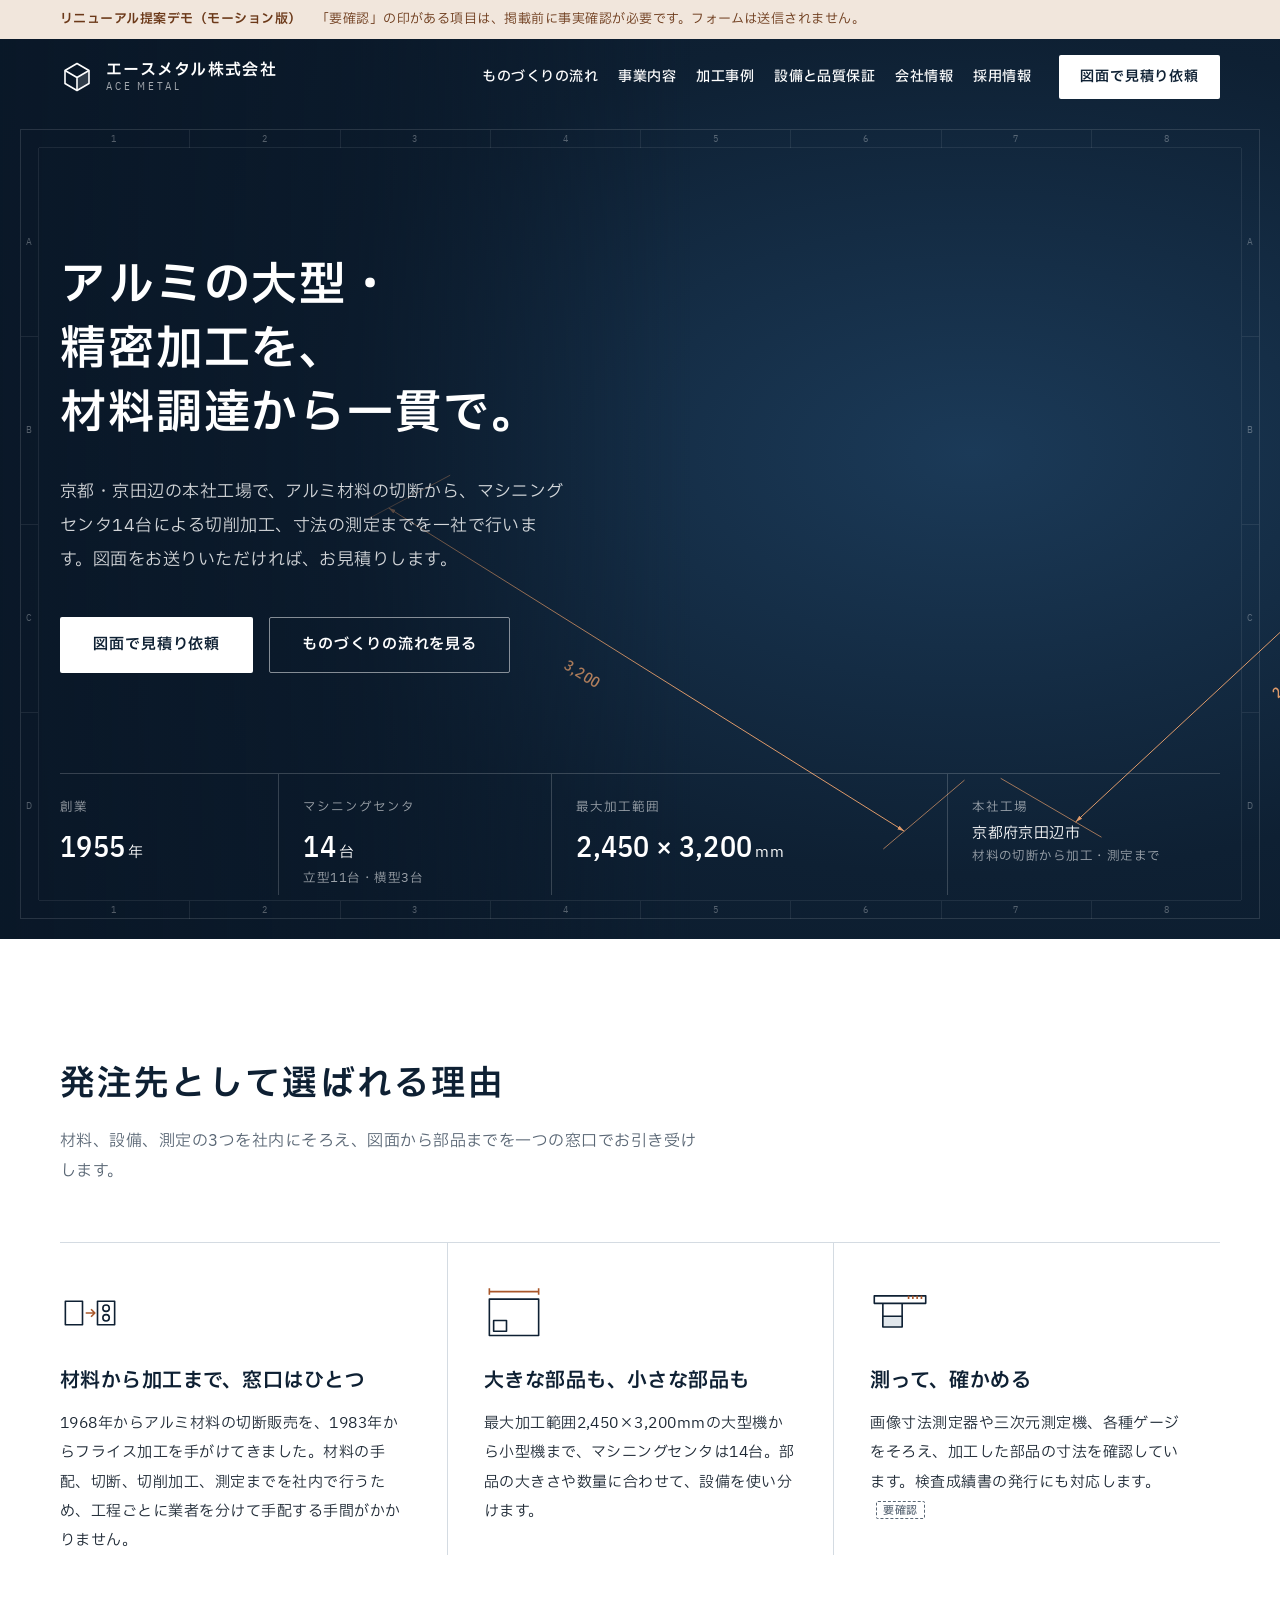
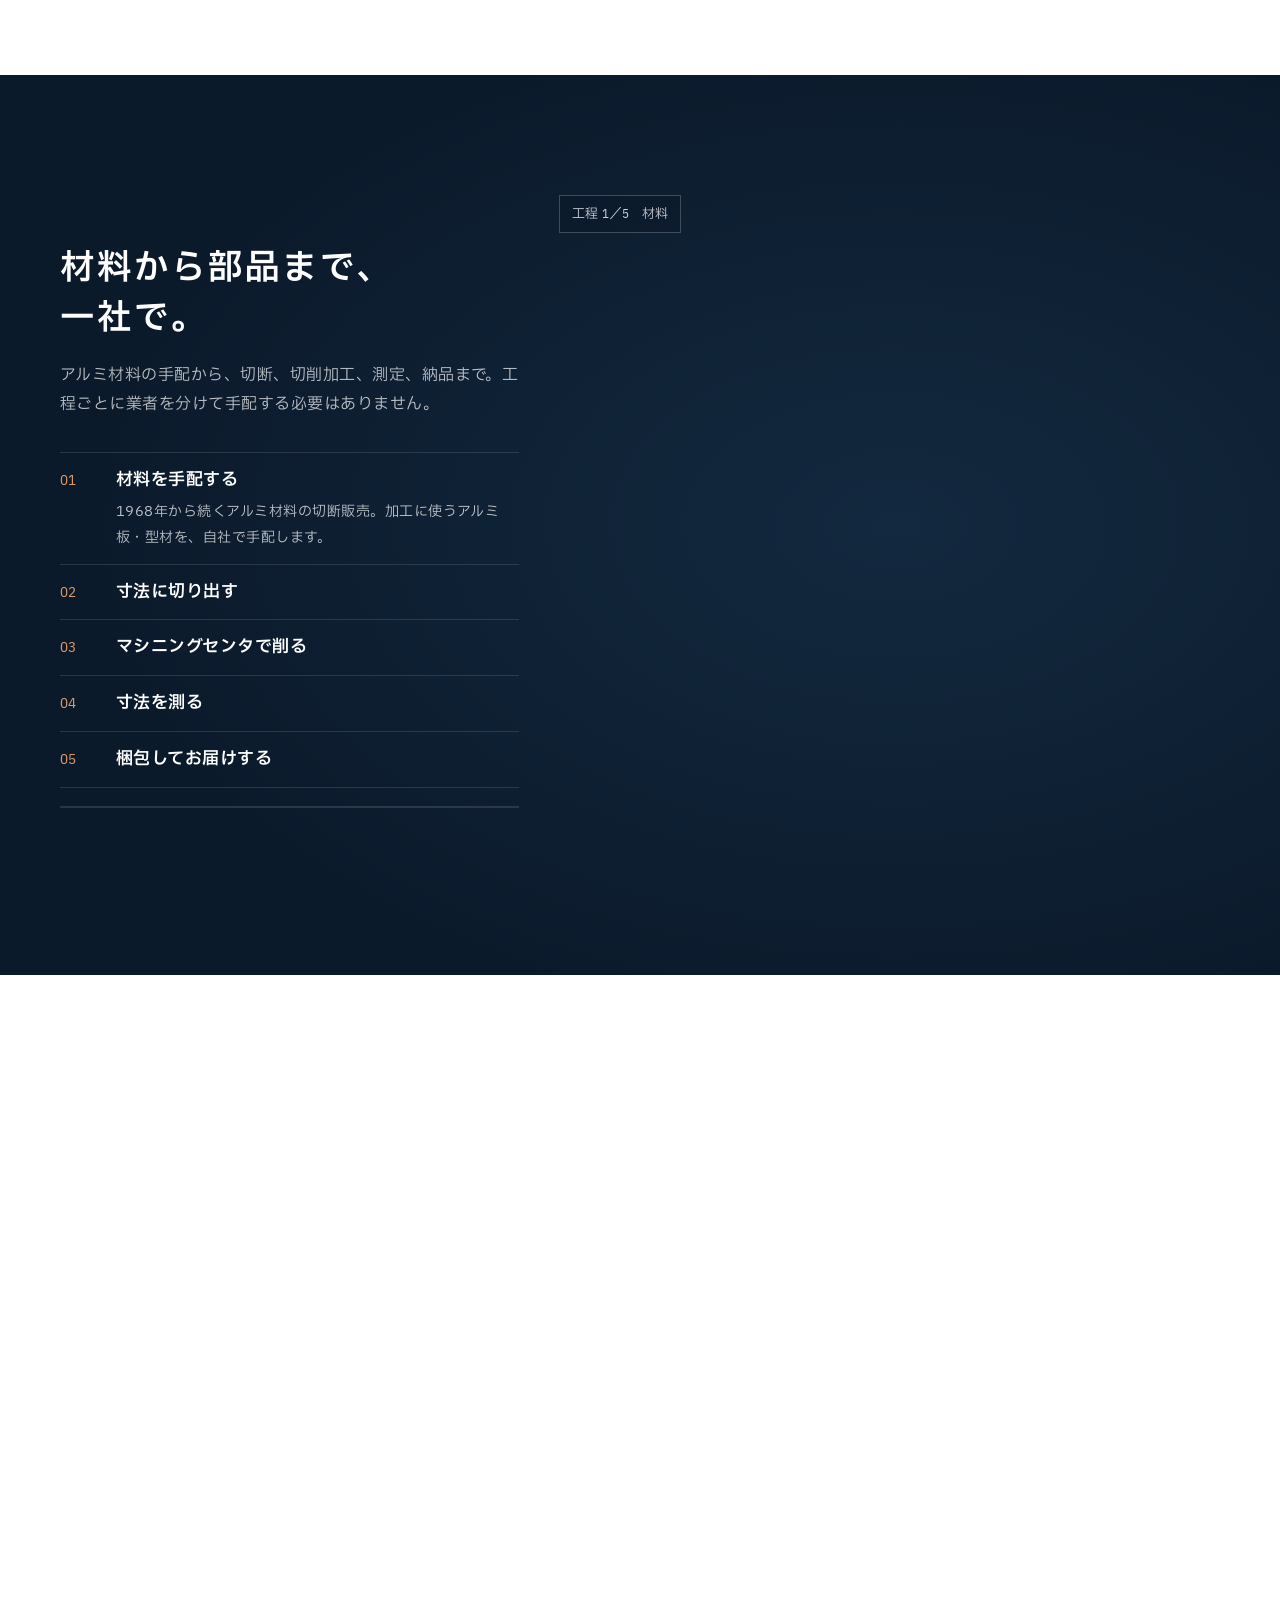
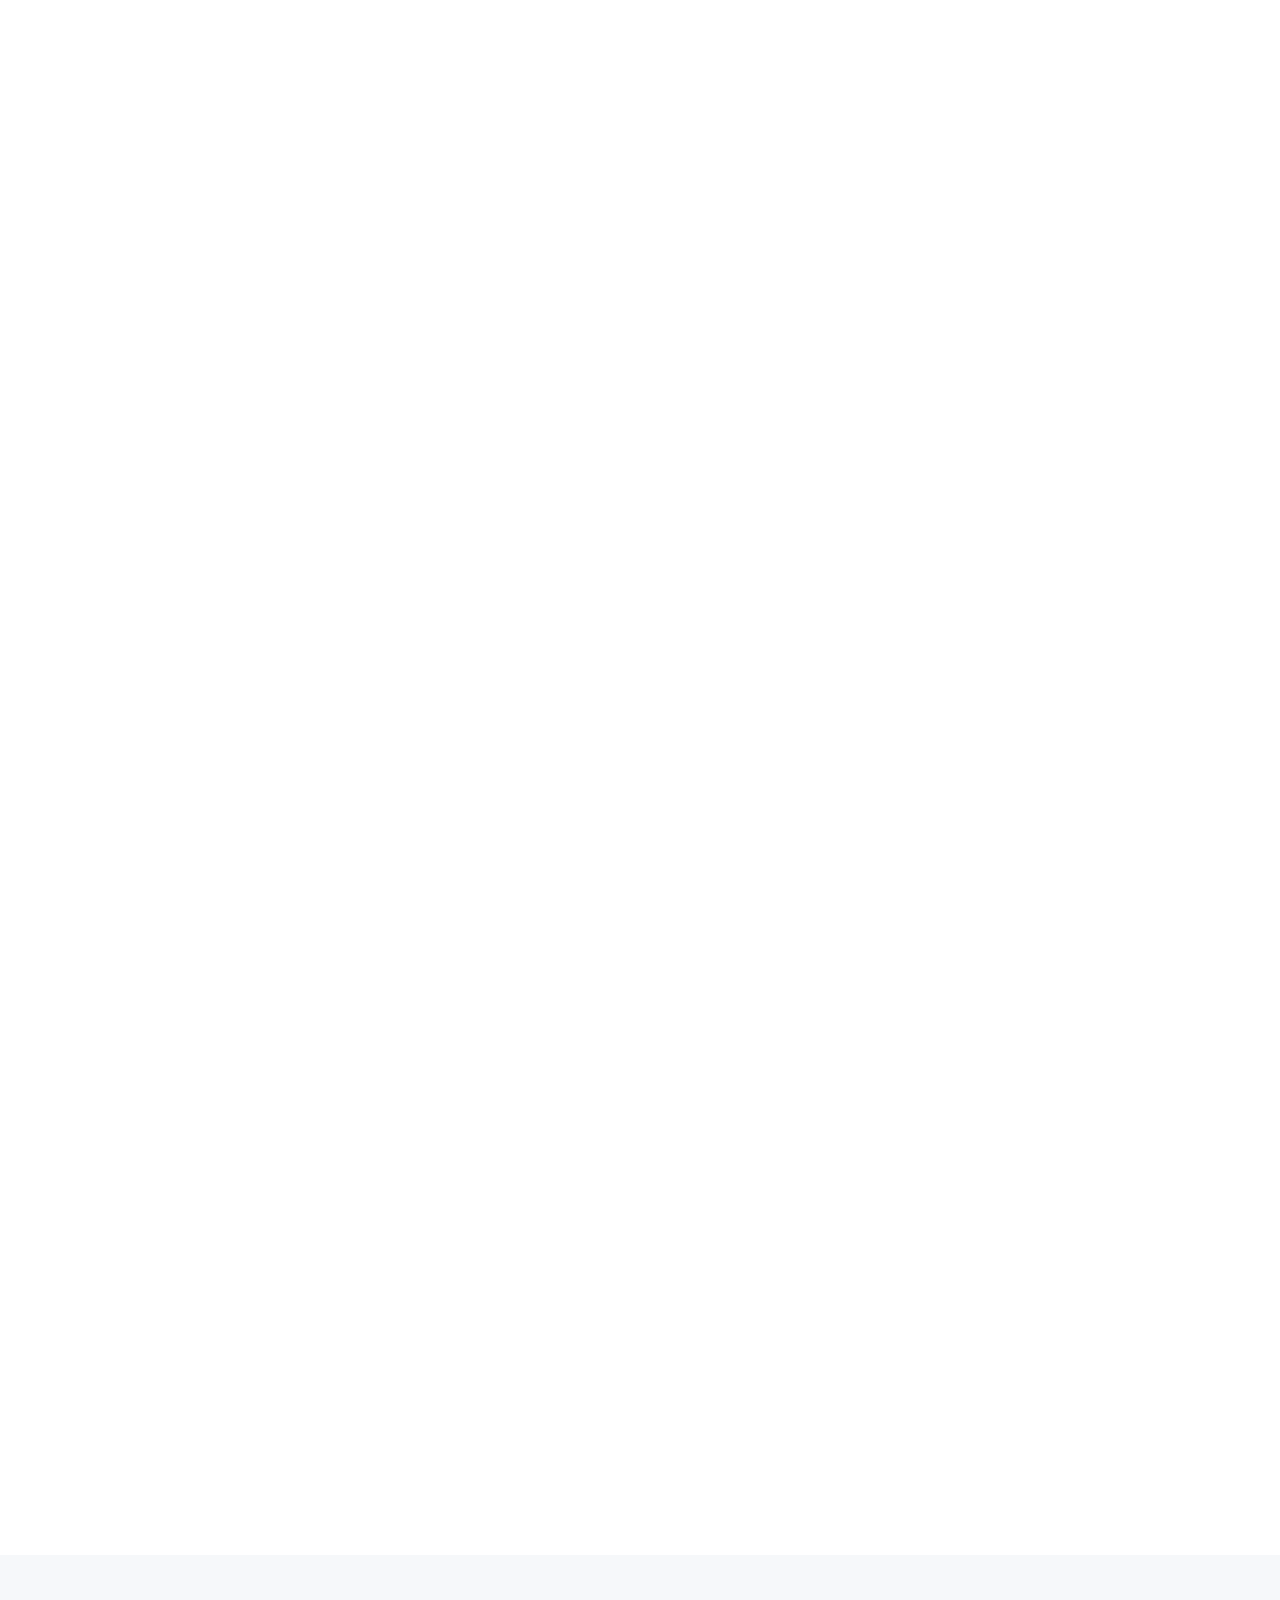
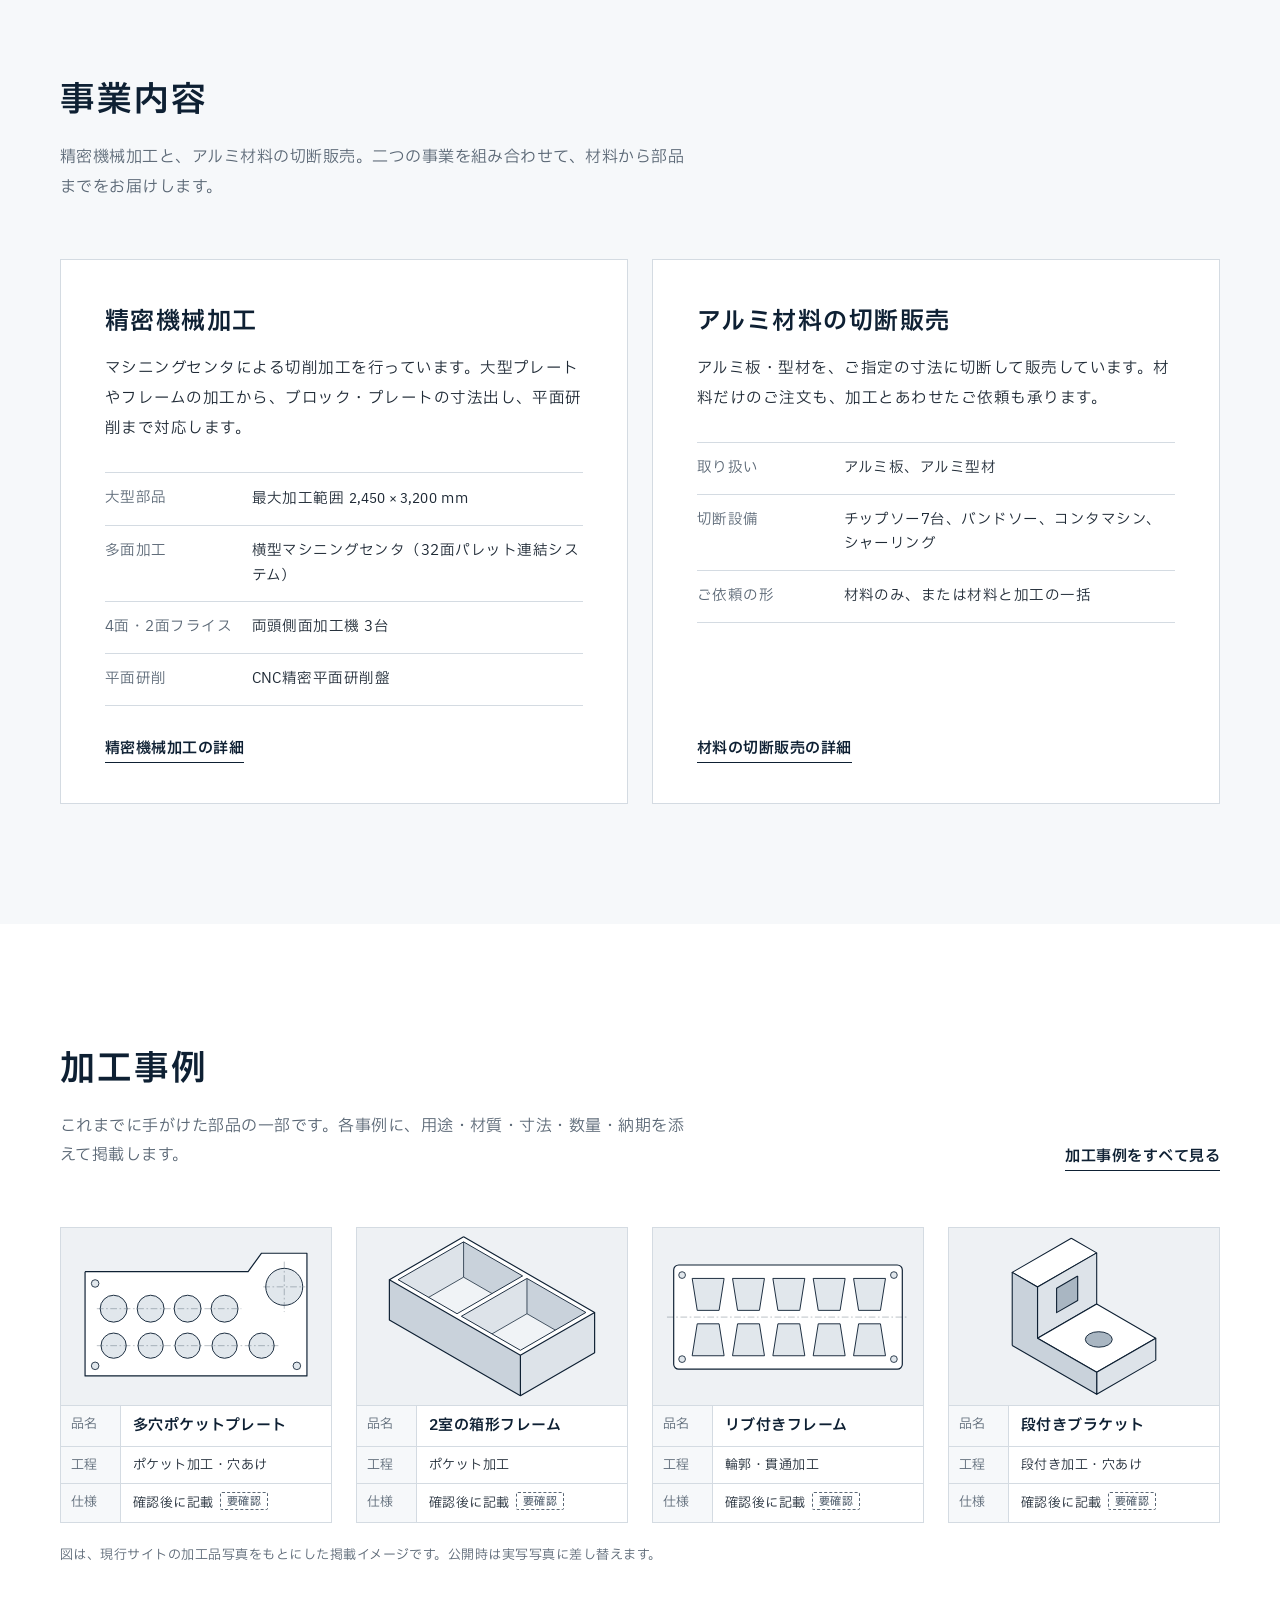
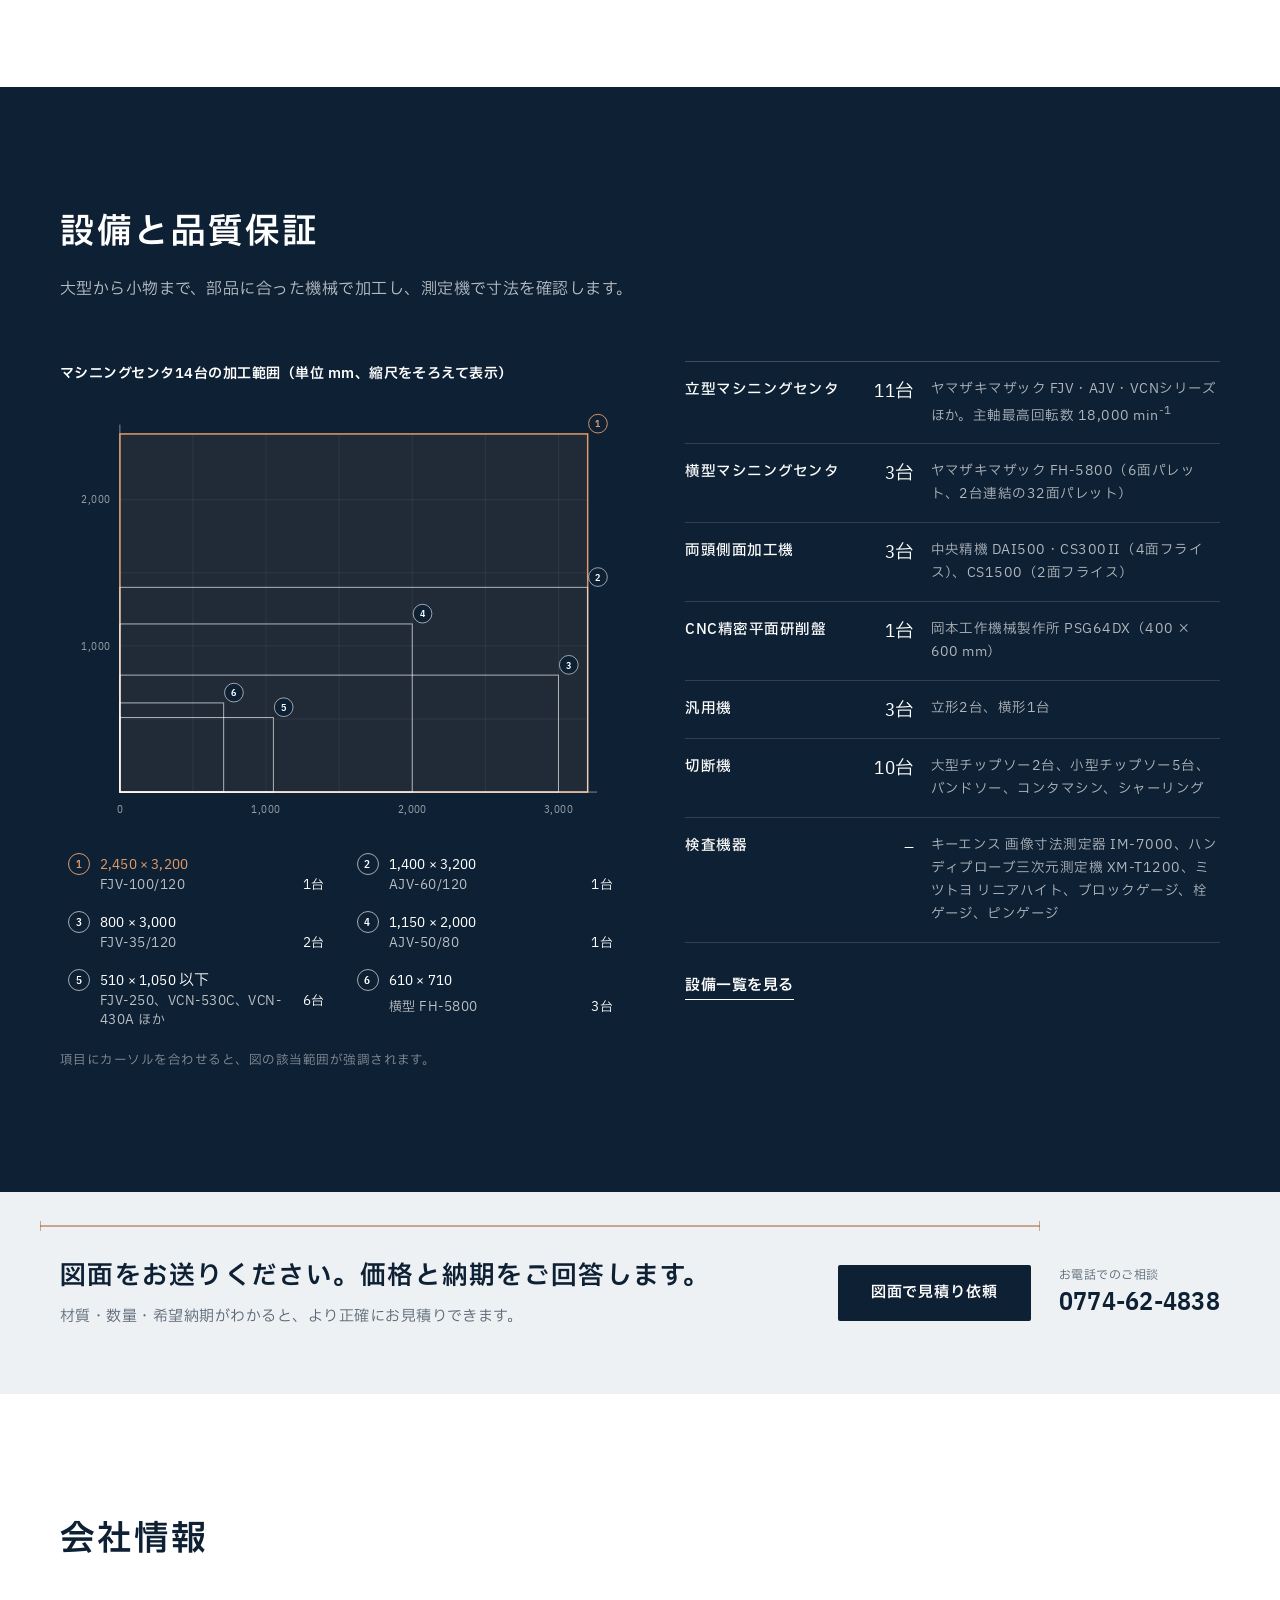
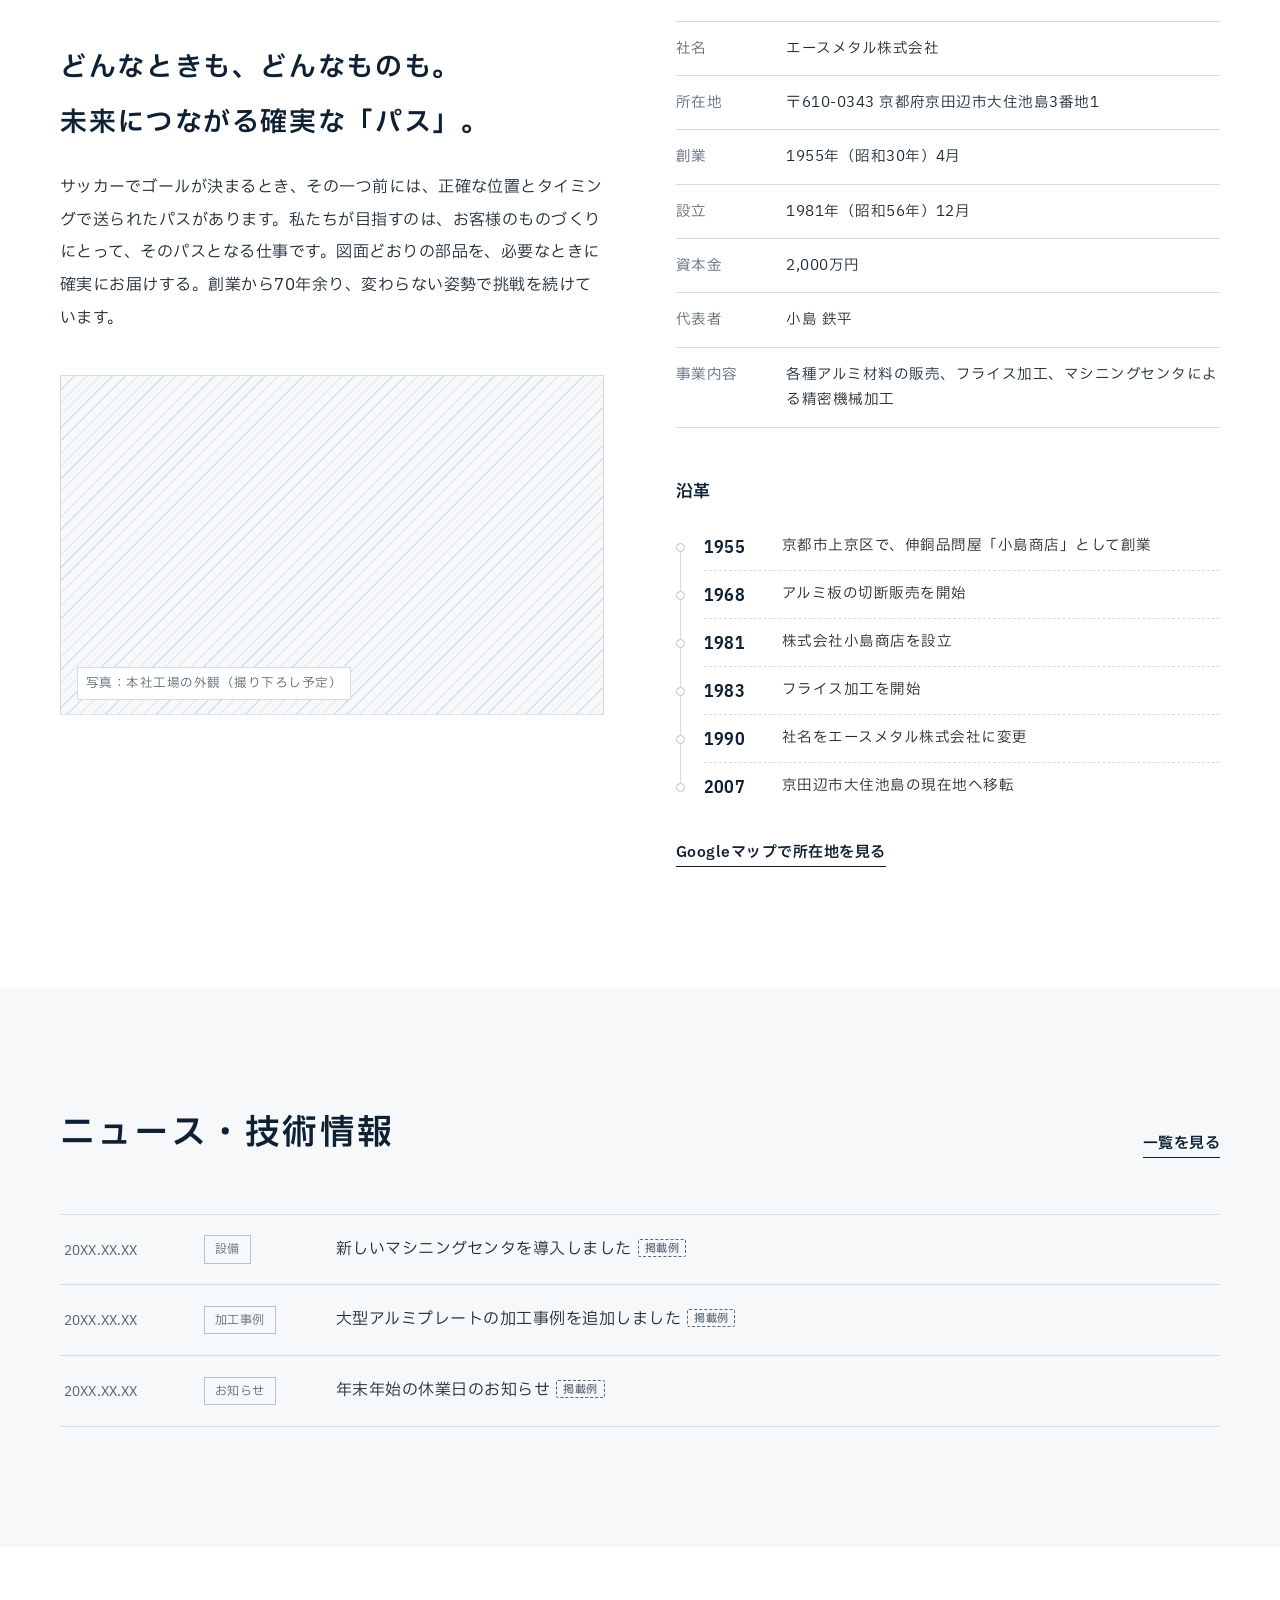
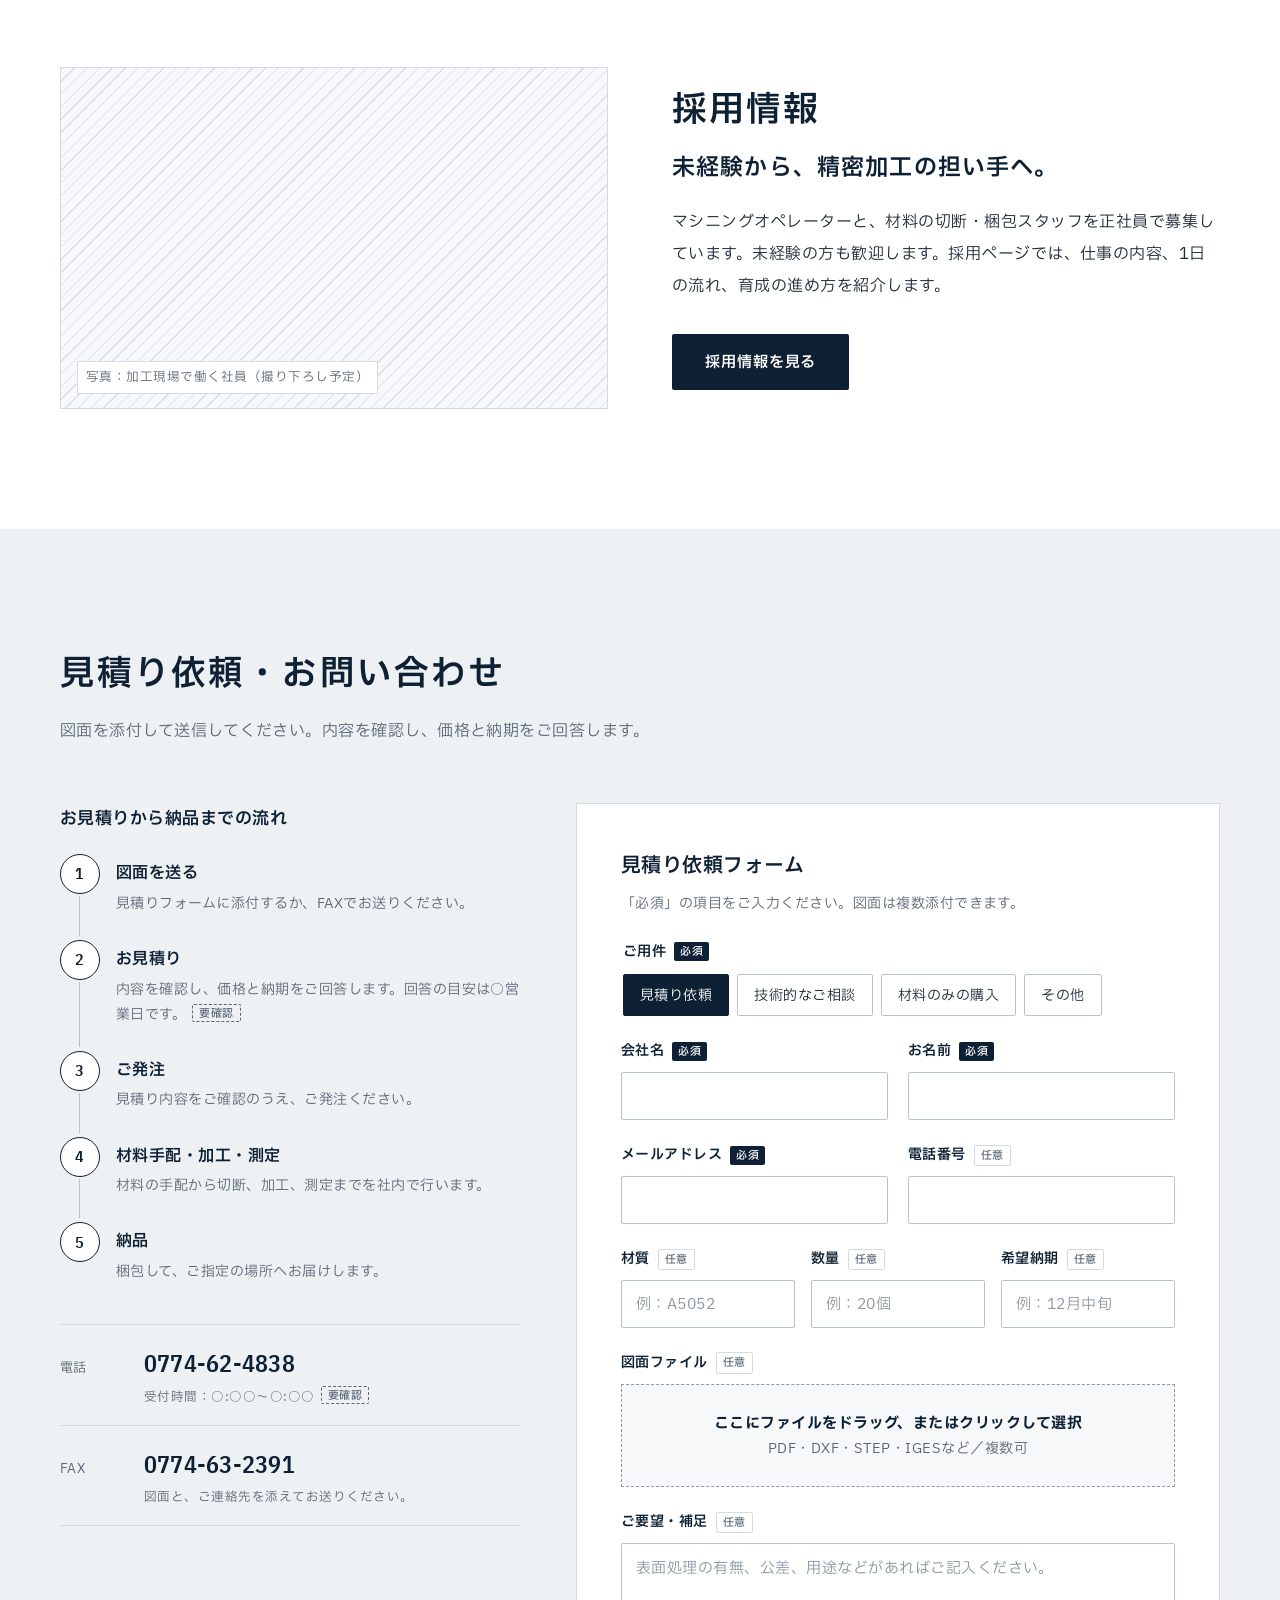
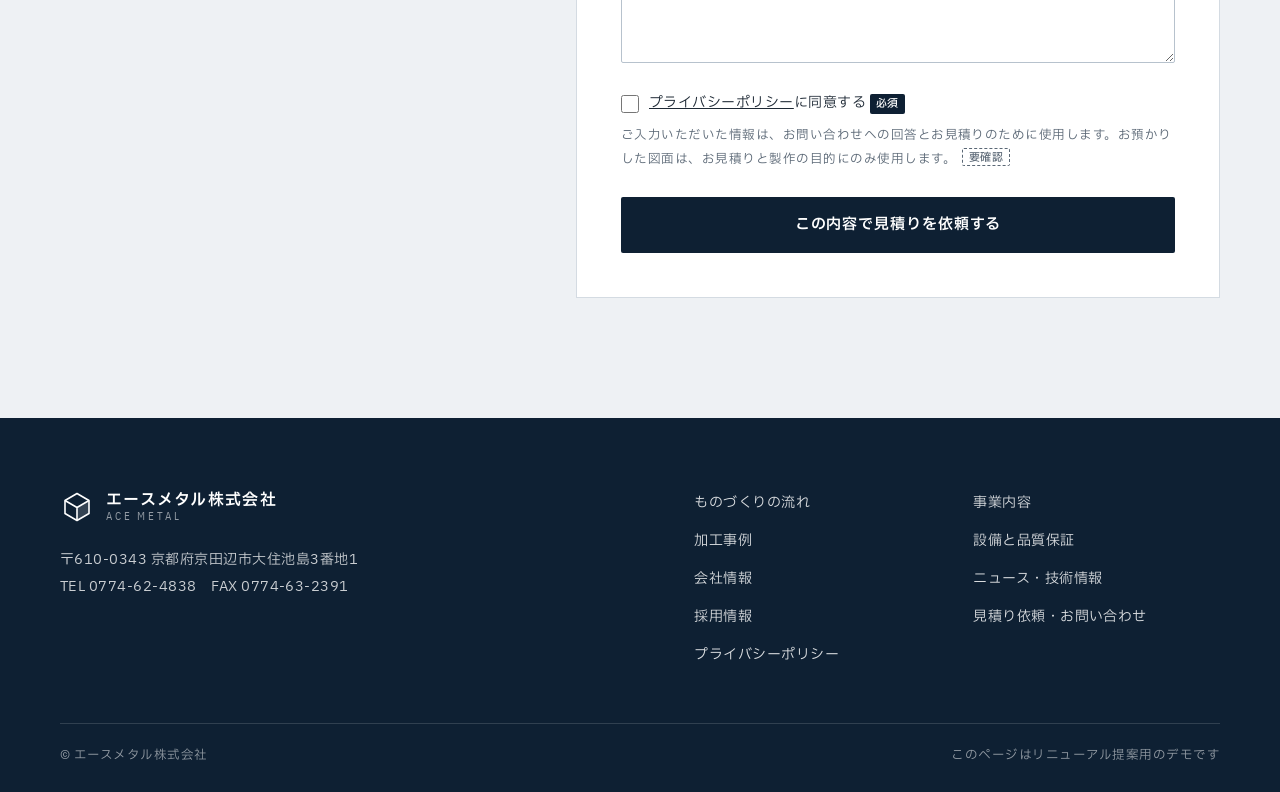
==== index.html @ 63610b60 "Add files via upload" ====
<!doctype html>
<html lang="ja">
<head>
<meta charset="utf-8">
<meta name="viewport" content="width=device-width, initial-scale=1">
<meta name="robots" content="noindex, nofollow">
<title>アルミの大型・精密機械加工｜材料から一貫対応｜京都・京田辺 エースメタル（リニューアル提案デモ・モーション版）</title>
<meta name="description" content="エースメタル株式会社（京都府京田辺市）は、アルミ材料の切断販売と、マシニングセンタ14台による精密機械加工を一貫して行います。最大加工範囲2,450×3,200mm。図面を添付して見積りを依頼できます。">
<meta property="og:type" content="website">
<meta property="og:title" content="アルミの大型・精密加工を、材料調達から一貫で｜エースメタル株式会社">
<meta property="og:description" content="京都・京田辺の本社工場で、アルミ材料の切断から切削加工、測定までを一社で。">
<link rel="preconnect" href="https://fonts.googleapis.com">
<link rel="preconnect" href="https://fonts.gstatic.com" crossorigin>
<link href="https://fonts.googleapis.com/css2?family=IBM+Plex+Sans+Condensed:wght@400;500;600&family=IBM+Plex+Sans+JP:wght@400;500;600;700&display=swap" rel="stylesheet">
<script type="application/ld+json">{"@context": "https://schema.org", "@type": "Organization", "name": "エースメタル株式会社", "url": "https://www.ace-metal.co.jp/", "telephone": "+81-774-62-4838", "faxNumber": "+81-774-63-2391", "foundingDate": "1955-04", "address": {"@type": "PostalAddress", "postalCode": "610-0343", "addressRegion": "京都府", "addressLocality": "京田辺市", "streetAddress": "大住池島3番地1", "addressCountry": "JP"}}</script>
<script>
(function(){var d=document.documentElement,q=new URLSearchParams(location.search);
if(!matchMedia('(prefers-reduced-motion: reduce)').matches&&!q.has('static')){d.classList.add('js-pending');setTimeout(function(){d.classList.remove('js-pending')},3500);}})();
</script>
<style>
:root{
  --ink:#0E2033;
  --ink-deep:#0A1828;
  --ink-2:#17324D;
  --text:#1E2935;
  --muted:#5A6775;
  --line:#D4DBE2;
  --field:#B7C2CD;
  --alu:#EEF1F4;
  --alu-2:#F6F8FA;
  --white:#FFFFFF;
  --copper:#A9572A;
  --copper-lt:#DE9A6A;
  --font:"IBM Plex Sans JP","Noto Sans JP","Noto Sans CJK JP","Hiragino Sans","Hiragino Kaku Gothic ProN","Yu Gothic",Meiryo,sans-serif;
  --font-num:"IBM Plex Sans Condensed","IBM Plex Sans JP","Noto Sans CJK JP","Hiragino Sans",sans-serif;
  --wrap:1240px;
  --header-h:76px;
  --ease-out:cubic-bezier(.16,1,.3,1);
}
*,*::before,*::after{box-sizing:border-box}
html{-webkit-text-size-adjust:100%;scroll-padding-top:calc(var(--header-h) + 16px)}
@media (prefers-reduced-motion:no-preference){html.is-static{scroll-behavior:smooth}}
body{margin:0;font-family:var(--font);font-size:16px;line-height:1.85;color:var(--text);background:var(--white);letter-spacing:.03em;-webkit-font-smoothing:antialiased;text-rendering:optimizeLegibility}
img,svg,canvas{display:block;max-width:100%}
a{color:inherit}
h1,h2,h3,h4,p,dl,dd,ol,ul,figure{margin:0}
ul,ol{padding:0;list-style:none}
button,input,select,textarea{font:inherit;letter-spacing:inherit}
.num{font-family:var(--font-num);font-feature-settings:"tnum" 1;letter-spacing:.01em}
.wrap{max-width:var(--wrap);margin:0 auto;padding:0 40px}
.vh{position:absolute!important;width:1px;height:1px;overflow:hidden;clip:rect(0 0 0 0);clip-path:inset(50%);white-space:nowrap}
:focus-visible{outline:2px solid var(--copper);outline-offset:3px}
.on-dark :focus-visible{outline-color:var(--copper-lt)}
.skip{position:absolute;left:16px;top:-60px;z-index:100;background:var(--ink);color:#fff;padding:10px 16px;text-decoration:none}
.skip:focus{top:12px}
.nb{display:inline-block}
.sw{display:inline-block;overflow:hidden;vertical-align:top;padding-bottom:.12em;margin-bottom:-.12em;white-space:nowrap}
.sc{display:inline-block}
.js-pending .hero__copy,.js-pending .hero-specs,.js-pending .titleblock,.js-pending .hero__fallback{opacity:0}

/* proposal notice and "to be confirmed" marker */
.proposal{position:relative;z-index:60;background:#F1E6DC;color:#6B3818;font-size:13px;line-height:1.6}
.proposal .wrap{display:flex;flex-wrap:wrap;gap:4px 14px;align-items:baseline;padding-top:9px;padding-bottom:9px}
.proposal strong{font-weight:600}
.tbc{display:inline-block;margin-left:6px;padding:3px 6px 2px;border:1px dashed currentColor;border-radius:2px;font-size:11px;line-height:1;font-weight:500;letter-spacing:.04em;color:var(--muted);vertical-align:2px;white-space:nowrap}
.on-dark .tbc{color:rgba(255,255,255,.66)}

/* buttons and links */
.btn{position:relative;isolation:isolate;overflow:hidden;display:inline-flex;align-items:center;justify-content:center;min-height:56px;padding:0 32px;border:1px solid transparent;border-radius:2px;font-size:15px;font-weight:600;letter-spacing:.06em;line-height:1.3;text-decoration:none;cursor:pointer;transition:color .45s var(--ease-out),border-color .45s var(--ease-out)}
.btn::before{content:"";position:absolute;inset:-1px;z-index:-1;transform:scaleX(0);transform-origin:100% 50%;transition:transform .55s var(--ease-out)}
.btn:hover::before{transform:scaleX(1);transform-origin:0 50%}
.btn--primary{background:var(--ink);color:#fff}
.btn--primary::before{background:var(--copper)}
.btn--light{background:#fff;color:var(--ink)}
.btn--light::before{background:var(--copper-lt)}
.btn--ghost-dark{border-color:rgba(255,255,255,.5);color:#fff;background:transparent}
.btn--ghost-dark::before{background:#fff}
.btn--ghost-dark:hover{color:var(--ink);border-color:#fff}
.btn--sm{min-height:44px;padding:0 20px;font-size:14px;white-space:nowrap}
.text-link{position:relative;display:inline-block;font-size:15px;font-weight:600;color:var(--ink);text-decoration:none;padding-bottom:4px;line-height:1.4}
.text-link::after{content:"";position:absolute;left:0;right:0;bottom:0;height:1px;background:currentColor;transform-origin:0 50%;transition:transform .5s var(--ease-out)}
.text-link:hover{color:var(--copper)}
.text-link:hover::after{animation:underline .7s var(--ease-out)}
@keyframes underline{0%{transform:scaleX(1);transform-origin:100% 50%}45%{transform:scaleX(0);transform-origin:100% 50%}46%{transform-origin:0 50%}100%{transform:scaleX(1);transform-origin:0 50%}}
.on-dark .text-link{color:#fff}
.on-dark .text-link:hover{color:var(--copper-lt)}

/* header */
.site-header{--hc:var(--ink);--hc-muted:var(--muted);position:sticky;top:0;z-index:50;color:var(--hc);background:transparent;transition:background-color .4s var(--ease-out),box-shadow .4s var(--ease-out),transform .5s var(--ease-out)}
.site-header.is-solid,.site-header.is-open{background:rgba(255,255,255,.94);-webkit-backdrop-filter:saturate(1.6) blur(14px);backdrop-filter:saturate(1.6) blur(14px);box-shadow:0 1px 0 var(--line)}
.site-header:not(.is-solid):not(.is-open){--hc:#fff;--hc-muted:rgba(255,255,255,.62)}
.site-header.is-hidden{transform:translateY(-102%)}
.site-header__bar{display:flex;align-items:center;gap:28px;height:var(--header-h)}
.logo{display:flex;align-items:center;gap:12px;color:var(--hc);text-decoration:none;flex-shrink:0;transition:color .4s}
.logo svg{width:34px;height:34px}
.logo__text{display:flex;flex-direction:column;line-height:1.25}
.logo__ja{font-size:16px;font-weight:600;letter-spacing:.08em}
.logo__en{font-family:var(--font-num);font-size:11px;letter-spacing:.26em;color:var(--hc-muted)}
.gnav{margin-left:auto}
.gnav ul{display:flex;gap:20px}
.gnav a{position:relative;display:block;padding:6px 0;font-size:14px;white-space:nowrap;font-weight:500;text-decoration:none;color:var(--hc);transition:color .4s}
.gnav a::after{content:"";position:absolute;left:0;right:0;bottom:0;height:1px;background:currentColor;transform:scaleX(0);transform-origin:100% 50%;transition:transform .45s var(--ease-out)}
.gnav a:hover::after{transform:scaleX(1);transform-origin:0 50%}
.header-tel{display:flex;flex-direction:column;line-height:1.25;color:var(--hc);text-decoration:none;transition:color .4s}
.header-tel small{font-size:11px;color:var(--hc-muted)}
.header-tel .num{font-size:19px;font-weight:600}
.site-header:not(.is-solid):not(.is-open) .header-cta{background:#fff;color:var(--ink)}
.site-header:not(.is-solid):not(.is-open) .header-cta::before{background:var(--copper-lt)}
.menu-btn{display:none;margin-left:auto;align-items:center;gap:10px;min-height:44px;padding:0 4px;border:0;background:none;color:var(--hc);font-size:14px;font-weight:600;cursor:pointer}
.menu-btn__bars{position:relative;width:22px;height:2px;background:currentColor}
.menu-btn__bars::before,.menu-btn__bars::after{content:"";position:absolute;left:0;width:22px;height:2px;background:currentColor;transition:transform .3s var(--ease-out)}
.menu-btn__bars::before{top:-7px}
.menu-btn__bars::after{top:7px}
.site-header.is-open .menu-btn__bars{background:transparent}
.site-header.is-open .menu-btn__bars::before{transform:translateY(7px) rotate(45deg)}
.site-header.is-open .menu-btn__bars::after{transform:translateY(-7px) rotate(-45deg)}
.scroll-meter{position:absolute;left:0;right:0;bottom:-1px;height:2px;background:var(--copper-lt);transform:scaleX(0);transform-origin:0 50%;pointer-events:none}

/* hero */
.hero{position:relative;display:flex;flex-direction:column;min-height:100vh;min-height:100svh;margin-top:calc(-1 * var(--header-h));padding-top:var(--header-h);background:radial-gradient(110% 90% at 76% 46%,#1B3A58 0%,var(--ink) 52%,var(--ink-deep) 100%);color:#fff;overflow:hidden}
.hero::before{content:"";position:absolute;inset:0;z-index:1;pointer-events:none;background:linear-gradient(90deg,rgba(10,24,40,.92) 0%,rgba(10,24,40,.7) 28%,rgba(10,24,40,0) 54%)}
.hero__visual{position:absolute;inset:0;z-index:0}
.hero__visual canvas{width:100%;height:100%}
.hero__dims{position:absolute;inset:0;width:100%;height:100%;pointer-events:none;overflow:visible}
.hero__fallback{display:none}
html:not(.has-hero3d) .hero__visual canvas,html:not(.has-hero3d) .hero__dims{display:none}
.has-hero3d .titleblock{display:none}
html:not(.has-hero3d) .hero__fallback{display:block;position:absolute;right:5%;top:50%;width:min(44vw,620px);transform:translateY(-58%)}
.sheet{position:absolute;inset:calc(var(--header-h) + 14px) 20px 20px;z-index:2;pointer-events:none;border:1px solid rgba(255,255,255,.12)}
.sheet__cols{position:absolute;left:18px;right:18px;height:18px;display:grid;grid-template-columns:repeat(8,1fr)}
.sheet__cols--top{top:0;border-bottom:1px solid rgba(255,255,255,.08)}
.sheet__cols--bottom{bottom:0;border-top:1px solid rgba(255,255,255,.08)}
.sheet__rows{position:absolute;top:18px;bottom:18px;width:18px;display:grid;grid-template-rows:repeat(4,1fr)}
.sheet__rows--left{left:0;border-right:1px solid rgba(255,255,255,.08)}
.sheet__rows--right{right:0;border-left:1px solid rgba(255,255,255,.08)}
.sheet span{display:flex;align-items:center;justify-content:center;font-family:var(--font-num);font-size:10px;color:rgba(255,255,255,.3)}
.sheet__cols span+span{border-left:1px solid rgba(255,255,255,.08)}
.sheet__rows span+span{border-top:1px solid rgba(255,255,255,.08)}
.hero__body{position:relative;z-index:3;flex:1;display:flex;align-items:center;padding:64px 0 24px;pointer-events:none}
.hero__body .wrap{width:100%}
.hero__copy{max-width:600px;pointer-events:auto}
.hero__title{font-size:clamp(2.125rem,3.6vw,3.375rem);line-height:1.38;font-weight:600;letter-spacing:.04em}
.hero__lead{margin-top:30px;max-width:30em;font-size:17px;line-height:2;color:rgba(255,255,255,.82)}
.hero__actions{display:flex;flex-wrap:wrap;gap:16px;margin-top:40px}
.hero__bottom{position:relative;z-index:3}
.hero__bottom .wrap{position:relative}
.dim-text{font-family:var(--font-num);font-size:15px;font-weight:500;letter-spacing:.04em}
.titleblock{position:absolute;right:40px;bottom:100%;margin-bottom:22px;border-collapse:collapse;font-size:12.5px;line-height:1.5;color:rgba(255,255,255,.86);background:rgba(10,24,40,.55);-webkit-backdrop-filter:blur(6px);backdrop-filter:blur(6px)}
.titleblock th,.titleblock td{padding:7px 12px;border:1px solid rgba(255,255,255,.26);text-align:left;font-weight:400}
.titleblock th{color:rgba(255,255,255,.55);white-space:nowrap}
.hero-specs{display:grid;grid-template-columns:minmax(0,.8fr) minmax(0,1fr) minmax(0,1.45fr) minmax(0,1fr);margin-bottom:44px;border-top:1px solid rgba(255,255,255,.18)}
.hero-specs>div{padding:22px 24px 6px;border-left:1px solid rgba(255,255,255,.18)}
.hero-specs>div:first-child{padding-left:0;border-left:0}
.hero-specs dt{font-size:12.5px;letter-spacing:.08em;color:rgba(255,255,255,.6)}
.hero-specs dd{margin-top:4px;font-size:15px;line-height:1.5}
.hero-specs .num{margin-right:3px;font-size:30px;font-weight:500;white-space:nowrap}
.hero-specs small{display:block;margin-top:2px;font-size:12.5px;color:rgba(255,255,255,.6)}

/* sections */
.section{padding:120px 0}
.section--alu{background:var(--alu)}
.section--alu2{background:var(--alu-2)}
.section--ink{background:var(--ink);color:#fff}
.section-head{display:flex;align-items:flex-end;justify-content:space-between;gap:24px;margin-bottom:56px}
.section-title{font-size:clamp(1.625rem,2.7vw,2.5rem);line-height:1.45;font-weight:600;letter-spacing:.06em;color:var(--ink)}
.section--ink .section-title,.process .section-title{color:#fff}
.section-lead{margin-top:18px;max-width:40em;color:var(--muted)}
.section--ink .section-lead,.process .section-lead{color:rgba(255,255,255,.72)}

/* reasons */
.reasons{display:grid;grid-template-columns:repeat(3,minmax(0,1fr));border-top:1px solid var(--line)}
.reason{padding:40px 36px 0;border-left:1px solid var(--line)}
.reason:first-child{padding-left:0;border-left:0}
.reason svg{width:60px;height:60px}
.reason h3{margin-top:22px;font-size:20px;line-height:1.6;font-weight:600;color:var(--ink)}
.reason p{margin-top:12px;font-size:15px;line-height:1.95}

/* process (scroll story) */
.process{position:relative;background:radial-gradient(90% 80% at 70% 50%,#13293F 0%,#0B1A2B 70%);color:#fff}
.process__pin{position:relative;display:flex;align-items:center;height:100vh;height:100svh;min-height:620px;overflow:hidden}
.process__grid{display:grid;grid-template-columns:minmax(0,.82fr) minmax(0,1.18fr);gap:40px;align-items:center;width:100%}
.process__steps{margin-top:32px;border-bottom:1px solid rgba(255,255,255,.12)}
.process__steps li{display:grid;grid-template-columns:44px minmax(0,1fr);column-gap:12px;padding:13px 0;border-top:1px solid rgba(255,255,255,.12);opacity:.4;transition:opacity .45s var(--ease-out)}
.process__steps li.is-active{opacity:1}
.process__no{font-size:15px;line-height:1.8;color:var(--copper-lt)}
.process__steps h3{font-size:17px;line-height:1.7;font-weight:600}
.process__steps p{grid-column:2;max-height:0;overflow:hidden;font-size:14px;line-height:1.85;color:rgba(255,255,255,.74);transition:max-height .6s var(--ease-out),margin .6s var(--ease-out)}
.process__steps li.is-active p{max-height:7.5em;margin-top:4px}
.process__bar{height:2px;margin-top:18px;background:rgba(255,255,255,.12)}
.process__bar span{display:block;height:100%;background:var(--copper-lt);transform:scaleX(0);transform-origin:0 50%}
.process__visual{position:relative;height:min(76vh,660px)}
.process__visual canvas{width:100%;height:100%}
.process__dims{position:absolute;inset:0;width:100%;height:100%;pointer-events:none;overflow:visible}
.process__caption{position:absolute;left:0;top:0;padding:6px 12px;border:1px solid rgba(255,255,255,.22);font-size:13px;color:rgba(255,255,255,.8);background:rgba(10,24,40,.5)}
html:not(.has-story) .process__visual{display:none}
html:not(.has-story) .process__pin{height:auto;min-height:0;padding:120px 0}
html:not(.has-story) .process__grid{grid-template-columns:minmax(0,1fr)}
html:not(.has-story) .process__steps{display:grid;grid-template-columns:repeat(5,minmax(0,1fr));gap:0 24px;border-bottom:0}
html:not(.has-story) .process__steps li{display:block;opacity:1}
html:not(.has-story) .process__steps p{max-height:none;margin-top:6px}
html:not(.has-story) .process__bar{display:none}

/* services */
.services{display:grid;grid-template-columns:repeat(2,minmax(0,1fr));gap:24px}
.service{display:flex;flex-direction:column;padding:44px 44px 40px;background:#fff;border:1px solid var(--line);transition:border-color .4s var(--ease-out),box-shadow .4s var(--ease-out)}
.service:hover{border-color:#AEB9C4;box-shadow:0 18px 40px -28px rgba(14,32,51,.45)}
.service h3{font-size:24px;line-height:1.5;font-weight:600;color:var(--ink);letter-spacing:.06em}
.service__lead{margin-top:14px;font-size:15.5px;line-height:1.95}
.spec-list{margin:28px 0 32px;border-top:1px solid var(--line)}
.spec-list>div{display:grid;grid-template-columns:9em minmax(0,1fr);gap:16px;padding:13px 0;border-bottom:1px solid var(--line);font-size:14.5px;line-height:1.7}
.spec-list dt{color:var(--muted)}
.service .text-link{margin-top:auto;align-self:flex-start}

/* cases */
.cases{display:grid;grid-template-columns:repeat(4,minmax(0,1fr));gap:24px}
.case{position:relative;will-change:transform}
.case__fig{position:relative;overflow:hidden;aspect-ratio:320/210;background:var(--alu);border:1px solid var(--line)}
.case__fig svg{width:100%;height:100%}
.case__fig::after{content:"";position:absolute;inset:0;pointer-events:none;background:radial-gradient(circle at var(--mx,50%) var(--my,50%),rgba(255,255,255,.75),rgba(255,255,255,0) 45%);opacity:0;transition:opacity .35s}
.case:hover .case__fig::after{opacity:1}
.tblock{border:1px solid var(--line);border-top:0;font-size:13px;line-height:1.6;background:#fff}
.tblock>div{display:grid;grid-template-columns:4.6em minmax(0,1fr)}
.tblock>div+div{border-top:1px solid var(--line)}
.tblock dt{padding:8px 10px;color:var(--muted);border-right:1px solid var(--line);background:var(--alu-2)}
.tblock dd{padding:8px 12px}
.tblock .case__name{font-size:15px;font-weight:600;color:var(--ink)}
.cases-note{margin-top:20px;font-size:13px;color:var(--muted)}

/* equipment */
.equip{display:grid;grid-template-columns:minmax(0,1.05fr) minmax(0,1fr);gap:64px;align-items:start}
.env__svg{width:100%;height:auto}
.env__tick{font-family:var(--font-num);font-size:12px}
.env__no{font-family:var(--font-num);font-size:11px;font-weight:600}
.env figcaption{margin-bottom:14px;font-size:14px;font-weight:600;color:#fff}
.env__rect{transition:opacity .35s var(--ease-out),stroke .35s var(--ease-out),stroke-width .35s var(--ease-out)}
.env__marker{transition:opacity .35s var(--ease-out)}
.env.is-focus .env__rect:not(.is-active),.env.is-focus .env__marker:not(.is-active){opacity:.16}
.env__rect.is-active{stroke:#fff;stroke-width:2.2}
.env__rect.is-max.is-active{stroke:var(--copper-lt)}
.env-legend{display:grid;grid-template-columns:repeat(2,minmax(0,1fr));gap:4px 16px;margin-top:20px;font-size:13px;line-height:1.5;color:rgba(255,255,255,.72)}
.env-legend li{display:grid;grid-template-columns:22px minmax(0,1fr) auto;column-gap:10px;align-items:start;padding:6px 8px;border-radius:2px;cursor:default;transition:background-color .3s}
.env-legend li.is-active{background:rgba(255,255,255,.07)}
.env.is-focus .env-legend li:not(.is-active){opacity:.42}
.env-legend__no{grid-row:span 2;display:flex;align-items:center;justify-content:center;width:22px;height:22px;border:1px solid rgba(255,255,255,.62);border-radius:50%;font-family:var(--font-num);font-size:11px;font-weight:600;color:#fff}
.env-legend__size{font-size:15px;color:#fff}
.env-legend__qty{grid-row:span 2;color:#fff}
.env-legend__model{grid-column:2}
.env-legend li.is-max .env-legend__no{border-color:var(--copper-lt);color:var(--copper-lt)}
.env-legend li.is-max .env-legend__size{color:var(--copper-lt)}
.env-hint{margin-top:12px;font-size:12.5px;color:rgba(255,255,255,.5)}
.eq-table{border-top:1px solid rgba(255,255,255,.2)}
.eq-table>div{display:grid;grid-template-columns:11.5em 3.2em minmax(0,1fr);gap:16px;padding:16px 0;border-bottom:1px solid rgba(255,255,255,.14);font-size:14.5px;line-height:1.7}
.eq-table dt{font-weight:500}
.eq-table .qty{font-family:var(--font-num);font-size:19px;line-height:1.35;text-align:right}
.eq-table .note{color:rgba(255,255,255,.68);font-size:13.5px}
.equip__more{margin-top:28px}

/* CTA band */
.cta-band{position:relative;overflow:hidden;background:var(--alu)}
.cta-band__inner{position:relative;display:flex;align-items:center;justify-content:space-between;gap:32px;padding-top:64px;padding-bottom:64px}
.cta-band h2{font-size:clamp(1.375rem,2vw,1.75rem);line-height:1.6;font-weight:600;color:var(--ink);letter-spacing:.05em}
.cta-band p{margin-top:6px;font-size:15px;color:var(--muted)}
.cta-band__actions{display:flex;flex-wrap:wrap;align-items:center;gap:28px;flex-shrink:0}
.cta-band__rule{position:absolute;left:40px;right:40px;top:28px;height:12px;pointer-events:none}
.tel-block{display:flex;flex-direction:column;line-height:1.3;color:var(--ink);text-decoration:none}
.tel-block small{font-size:12px;color:var(--muted)}
.tel-block .num{font-size:26px;font-weight:600}

/* company */
.company{display:grid;grid-template-columns:minmax(0,1fr) minmax(0,1fr);gap:72px}
.philosophy__catch{font-size:clamp(1.375rem,2.1vw,1.75rem);line-height:1.75;font-weight:600;color:var(--ink);letter-spacing:.06em}
.philosophy p{margin-top:20px;line-height:2.05}
.photo-slot{display:flex;align-items:flex-end;margin-top:40px;padding:14px 16px;aspect-ratio:16/10;border:1px solid var(--line);background:repeating-linear-gradient(135deg,#D8DFE6 0 1px,transparent 1px 9px),var(--alu-2);font-size:12.5px;color:var(--muted)}
.photo-slot span{padding:4px 8px;background:#fff;border:1px solid var(--line)}
.profile{border-top:1px solid var(--line)}
.profile>div{display:grid;grid-template-columns:6.5em minmax(0,1fr);gap:16px;padding:14px 0;border-bottom:1px solid var(--line);font-size:14.5px;line-height:1.75}
.profile dt{color:var(--muted)}
.history-title{margin-top:48px;font-size:17px;font-weight:600;color:var(--ink)}
.history-wrap{position:relative;margin-top:16px}
.history{padding-left:28px}
.history-wrap::before,.history__fill{content:"";position:absolute;left:4px;top:24px;bottom:22px;width:1px;background:var(--line)}
.history__fill{background:var(--copper);transform:scaleY(0);transform-origin:50% 0}
html.is-static .history__fill{display:none}
.history li{position:relative;display:grid;grid-template-columns:4em minmax(0,1fr);gap:20px;padding:10px 0;font-size:14.5px;line-height:1.75}
.history li::before{content:"";position:absolute;left:-28px;top:20px;width:9px;height:9px;border-radius:50%;border:1px solid var(--field);background:#fff;transition:background-color .4s,border-color .4s,transform .4s var(--ease-out)}
.history li.is-on::before,html.is-static .history li::before{background:var(--copper);border-color:var(--copper)}
.history li.is-on::before{transform:scale(1.15)}
.history li+li{border-top:1px dashed var(--line)}
.history .num{font-size:18px;font-weight:600;color:var(--ink);line-height:1.5}
.map-link{margin-top:28px}

/* news */
.news-list{border-top:1px solid var(--line)}
.news-list a{display:grid;grid-template-columns:7.5em 7em minmax(0,1fr);gap:20px;align-items:center;padding:20px 4px;border-bottom:1px solid var(--line);text-decoration:none;transition:background-color .3s,padding .45s var(--ease-out)}
.news-list a:hover{background:#fff;padding-left:14px}
.news-list .num{font-size:15px;color:var(--muted)}
.news-cat{justify-self:start;padding:2px 10px;border:1px solid var(--field);font-size:12px;color:var(--muted)}

/* recruit */
.recruit{display:grid;grid-template-columns:minmax(0,1fr) minmax(0,1fr);gap:64px;align-items:center}
.recruit .photo-slot{margin-top:0}
.recruit h3{margin-top:14px;font-size:clamp(1.25rem,1.8vw,1.5rem);line-height:1.7;font-weight:600;color:var(--ink);letter-spacing:.05em}
.recruit p{margin-top:18px;line-height:2}
.recruit .btn{margin-top:32px}

/* quote */
.quote{display:grid;grid-template-columns:minmax(0,5fr) minmax(0,7fr);gap:56px;align-items:start}
.flow-title{font-size:17px;font-weight:600;color:var(--ink)}
.flow-wrap{position:relative;margin-top:20px}
.flow{position:relative}
.flow li{position:relative;display:grid;grid-template-columns:40px minmax(0,1fr);gap:16px;padding-bottom:24px}
.flow li::after{content:"";position:absolute;left:19px;top:42px;bottom:4px;border-left:1px solid var(--field)}
.flow li:last-child::after{display:none}
.flow__fill{position:absolute;left:19px;top:20px;height:0;width:1px;background:var(--ink);transform:scaleY(0);transform-origin:50% 0}
html.is-static .flow__fill{display:none}
.flow__no{position:relative;z-index:1;display:flex;align-items:center;justify-content:center;width:40px;height:40px;border:1px solid var(--ink);border-radius:50%;background:#fff;font-family:var(--font-num);font-size:16px;font-weight:600;color:var(--ink);transition:background-color .4s,color .4s}
.flow li.is-on .flow__no{background:var(--ink);color:#fff}
.flow h4{margin:0;font-size:16px;line-height:1.6;font-weight:600;color:var(--ink);padding-top:7px}
.flow p{margin-top:4px;font-size:14px;line-height:1.8;color:var(--muted)}
.contact-box{margin-top:16px;border-top:1px solid var(--line)}
.contact-box>div{display:grid;grid-template-columns:4.5em minmax(0,1fr);gap:12px;padding:16px 0;border-bottom:1px solid var(--line);align-items:baseline}
.contact-box dt{font-size:13px;color:var(--muted)}
.contact-box .num{font-size:24px;font-weight:600;color:var(--ink)}
.contact-box a{text-decoration:none}
.contact-box small{display:block;font-size:12.5px;color:var(--muted)}
.form-panel{padding:44px;background:#fff;border:1px solid var(--line)}
.form-panel h3{font-size:20px;font-weight:600;color:var(--ink)}
.form-panel__lead{margin-top:6px;font-size:14px;color:var(--muted)}
.field{margin-top:22px;border:0;padding:0;min-width:0}
.field>label:not(.dropzone),.field>legend{display:flex;align-items:center;gap:8px;padding:0;font-size:14px;font-weight:600;color:var(--ink)}
.req,.opt{display:inline-block;padding:2px 6px;border-radius:2px;font-size:11px;line-height:1.4;font-weight:500}
.req{background:var(--ink);color:#fff}
.opt{border:1px solid var(--line);color:var(--muted)}
.input{display:block;width:100%;height:48px;margin-top:8px;padding:0 14px;border:1px solid var(--field);border-radius:2px;background:#fff;color:var(--text);font-size:15px;transition:border-color .25s,box-shadow .25s}
textarea.input{height:auto;min-height:120px;padding:12px 14px;line-height:1.7;resize:vertical}
.input::placeholder{color:#8B96A2}
.input:hover{border-color:#8E9BA8}
.input:focus{border-color:var(--ink);box-shadow:0 0 0 3px rgba(169,87,42,.18)}
.input:focus-visible{outline:2px solid var(--copper);outline-offset:1px}
.grid-2{display:grid;grid-template-columns:repeat(2,minmax(0,1fr));gap:0 20px}
.grid-3{display:grid;grid-template-columns:repeat(3,minmax(0,1fr));gap:0 16px}
.chips{display:flex;flex-wrap:wrap;gap:8px;margin-top:10px}
.chip{position:relative}
.chip input{position:absolute;opacity:0;width:1px;height:1px}
.chip span{display:inline-flex;align-items:center;min-height:42px;padding:0 16px;border:1px solid var(--field);border-radius:2px;font-size:14px;cursor:pointer;background:#fff;transition:background-color .3s,color .3s,border-color .3s}
.chip input:checked+span{background:var(--ink);border-color:var(--ink);color:#fff}
.chip input:focus-visible+span{outline:2px solid var(--copper);outline-offset:2px}
.dropzone{display:block;margin-top:8px;padding:26px 20px;border:1px dashed #8E9BA8;background:var(--alu-2);text-align:center;font-size:14px;line-height:1.7;color:var(--muted);cursor:pointer;transition:background-color .25s,border-color .25s}
.dropzone strong{display:block;font-size:15px;color:var(--ink)}
.dropzone:hover,.dropzone.is-over{border-color:var(--ink);background:#E4E9EE}
.file-list{margin-top:8px;font-size:13px;color:var(--text)}
.file-list li{padding:4px 0;border-bottom:1px dashed var(--line)}
.consent{display:flex;align-items:flex-start;gap:10px;margin-top:28px;font-size:14px;line-height:1.7}
.consent input{flex-shrink:0;width:18px;height:18px;margin:4px 0 0;accent-color:var(--ink)}
.form-note{margin-top:10px;font-size:12.5px;line-height:1.8;color:var(--muted)}
.submit{width:100%;margin-top:26px}
.demo-msg{display:none;margin-top:16px;padding:14px 16px;border-left:3px solid var(--copper);background:#F7EEE7;font-size:14px;line-height:1.7;color:#5A2F14}
.demo-msg.is-shown{display:block}

/* footer */
.site-footer{padding:72px 0 0;background:var(--ink);color:rgba(255,255,255,.78)}
.footer-grid{display:grid;grid-template-columns:minmax(0,1.1fr) minmax(0,1fr);gap:56px}
.site-footer .logo{color:#fff}
.site-footer .logo__en{color:rgba(255,255,255,.55)}
.footer-addr{margin-top:22px;font-size:14px;line-height:1.95}
.footer-addr a{text-decoration:none}
.footer-nav ul{display:grid;grid-template-columns:repeat(2,minmax(0,1fr));gap:12px 32px;font-size:14px}
.footer-nav a{color:rgba(255,255,255,.85);text-decoration:none}
.footer-nav a:hover{color:#fff;text-decoration:underline}
.footer-bottom{display:flex;flex-wrap:wrap;justify-content:space-between;gap:8px 24px;margin-top:56px;padding:20px 0 24px;border-top:1px solid rgba(255,255,255,.14);font-size:12.5px;color:rgba(255,255,255,.55)}

/* mobile action bar */
.mobile-bar{display:none}

@media (max-width:1480px){
  .header-tel{display:none}
}
@media (max-width:1080px){
  .gnav,.header-cta{display:none}
  .menu-btn{display:inline-flex}
  .site-header.is-open .gnav{display:block;position:absolute;top:var(--header-h);left:0;right:0;padding:4px 20px 20px;background:#fff;border-bottom:1px solid var(--line)}
  .site-header.is-open .gnav ul{flex-direction:column;gap:0}
  .site-header.is-open .gnav a{padding:15px 0;font-size:16px;border-bottom:1px solid var(--line)}
  .site-header.is-open .gnav a::after{display:none}
  .hero::before{background:linear-gradient(180deg,rgba(10,24,40,.85) 0%,rgba(10,24,40,.55) 40%,rgba(10,24,40,0) 70%)}
  .hero__body{align-items:flex-start;padding-top:72px}
  .hero-specs{grid-template-columns:repeat(2,minmax(0,1fr))}
  .hero-specs>div:nth-child(3){padding-left:0;border-left:0}
  .hero-specs>div:nth-child(n+3){border-top:1px solid rgba(255,255,255,.18)}
  .reasons{grid-template-columns:minmax(0,1fr)}
  .reason{padding:32px 0;border-left:0;border-bottom:1px solid var(--line)}
  .reason:last-child{border-bottom:0}
  .process__grid{grid-template-columns:minmax(0,1fr);gap:16px}
  .process__visual{order:-1;height:46vh}
  .process__pin{align-items:flex-start;padding-top:calc(var(--header-h) + 8px)}
  html:not(.has-story) .process__steps{grid-template-columns:repeat(2,minmax(0,1fr))}
  .services{grid-template-columns:minmax(0,1fr)}
  .cases{grid-template-columns:repeat(2,minmax(0,1fr))}
  .equip,.company,.recruit,.quote{grid-template-columns:minmax(0,1fr);gap:48px}
  .cta-band__inner{flex-direction:column;align-items:flex-start}
}
@media (max-width:760px){
  :root{--header-h:64px}
  .wrap{padding:0 20px}
  .section{padding:80px 0}
  .section-head{display:block;margin-bottom:36px}
  .section-head .text-link{margin-top:20px}
  .logo__ja{font-size:15px}
  .sheet{display:none}
  .hero{min-height:0}
  .hero::before{display:none}
  .hero__visual{position:relative;order:2;height:68vw;min-height:250px;margin:-8px 0 0}
  html:not(.has-hero3d) .hero__fallback{position:static;width:100%;transform:none;padding:0 12px}
  .hero__body{order:1;padding:56px 0 8px}
  .hero__bottom{order:3}
  .hero__title{font-size:2rem}
  .hero__lead{font-size:16px}
  .hero__actions .btn{flex:1 1 100%}
  .titleblock{position:static;margin:0 0 20px auto;font-size:11.5px}
  .hero-specs{grid-template-columns:minmax(0,1fr)}
  .hero-specs>div,.hero-specs>div:first-child,.hero-specs>div:nth-child(3){display:flex;justify-content:space-between;align-items:baseline;gap:16px;padding:14px 0;border-left:0;border-top:1px solid rgba(255,255,255,.18)}
  .hero-specs>div:first-child{border-top:0}
  .hero-specs dd{margin-top:0;text-align:right}
  .hero-specs .num{font-size:24px}
  .process__visual{height:42vh;margin:0 -20px}
  .process__caption{left:20px}
  .process .section-title{font-size:1.5rem}
  .process__lead{display:none}
  .process__steps{margin-top:16px}
  .process__steps li{padding:10px 0}
  .process__steps h3{font-size:16px}
  html:not(.has-story) .process__steps{grid-template-columns:minmax(0,1fr)}
  .service{padding:32px 24px}
  .spec-list>div{grid-template-columns:minmax(0,1fr);gap:2px}
  .cases{display:flex;gap:16px;margin-right:-20px;padding:4px 20px 16px 0;overflow-x:auto;scroll-snap-type:x mandatory;scrollbar-width:none}
  .cases::-webkit-scrollbar{display:none}
  .case{flex:0 0 82%;scroll-snap-align:start}
  .env__tick{font-size:19px}
  .env__no{font-size:13px}
  .env-legend{grid-template-columns:minmax(0,1fr)}
  .eq-table>div{grid-template-columns:minmax(0,1fr) auto;gap:4px 16px}
  .eq-table .note{grid-column:1 / -1}
  .cta-band__rule{display:none}
  .news-list a{grid-template-columns:auto minmax(0,1fr);gap:6px 14px}
  .news-list__title{grid-column:1 / -1}
  .form-panel{padding:28px 20px}
  .grid-2,.grid-3{grid-template-columns:minmax(0,1fr)}
  .footer-grid{grid-template-columns:minmax(0,1fr);gap:36px}
  .mobile-bar{display:grid;grid-template-columns:minmax(0,1fr) minmax(0,1.5fr);position:fixed;left:0;right:0;bottom:0;z-index:60;background:#fff;border-top:1px solid var(--line);transition:transform .5s var(--ease-out)}
  .mobile-bar a{display:flex;align-items:center;justify-content:center;min-height:58px;font-size:15px;font-weight:600;text-decoration:none}
  .mobile-bar__tel{color:var(--ink)}
  .in-story .mobile-bar{transform:translateY(100%)}
  .mobile-bar__quote{background:var(--ink);color:#fff}
  body{padding-bottom:58px}
}
@media (prefers-reduced-motion:reduce){
  *,*::before,*::after{transition-duration:.01ms!important;animation-duration:.01ms!important}
}
</style>
</head>
<body>
<a class="skip" href="#main">本文へ移動</a>

<div class="proposal" role="note">
  <div class="wrap"><strong>リニューアル提案デモ（モーション版）</strong><span>「要確認」の印がある項目は、掲載前に事実確認が必要です。フォームは送信されません。</span></div>
</div>

<header class="site-header">
  <div class="wrap site-header__bar">
    <a class="logo" href="#top" aria-label="エースメタル株式会社 トップへ"><svg viewBox="0 0 34 34" aria-hidden="true"><path d="M17 17.5l12-7v13L17 30.5z" fill="currentColor" opacity=".16"/><g fill="none" stroke="currentColor" stroke-width="1.6" stroke-linejoin="round"><path d="M17 3.5 29 10.5v13L17 30.5 5 23.5v-13z"/><path d="M5 10.5 17 17.5l12-7M17 17.5v13"/></g></svg><span class="logo__text"><span class="logo__ja">エースメタル株式会社</span><span class="logo__en">ACE METAL</span></span></a>
    <nav class="gnav" id="gnav" aria-label="メインメニュー">
      <ul>
        <li><a href="#process">ものづくりの流れ</a></li>
        <li><a href="#service">事業内容</a></li>
        <li><a href="#cases">加工事例</a></li>
        <li><a href="#equipment">設備と品質保証</a></li>
        <li><a href="#company">会社情報</a></li>
        <li><a href="#recruit">採用情報</a></li>
      </ul>
    </nav>
    <a class="header-tel" href="tel:0774624838"><small>お電話でのご相談</small><span class="num">0774-62-4838</span></a>
    <a class="btn btn--primary btn--sm header-cta" href="#quote">図面で見積り依頼</a>
    <button class="menu-btn" type="button" aria-expanded="false" aria-controls="gnav"><span class="menu-btn__bars" aria-hidden="true"></span><span class="menu-btn__label">メニュー</span></button>
  </div>
  <span class="scroll-meter" aria-hidden="true"></span>
</header>

<main id="main">
  <section class="hero on-dark" id="top" aria-labelledby="hero-title">
    <div class="hero__visual" aria-hidden="true">
      <canvas id="hero-canvas"></canvas>
      <svg class="hero__dims" id="hero-dims" xmlns="http://www.w3.org/2000/svg"></svg>
      <div class="hero__fallback"><svg class="hero-drawing__svg" viewBox="0 0 680 400" role="img" aria-labelledby="hd-title" xmlns="http://www.w3.org/2000/svg">
<title id="hd-title">最大加工範囲 2,450 × 3,200 mm の大型アルミプレートの加工イメージ</title>
<defs>
<marker id="dimArrow" viewBox="0 0 10 10" refX="10" refY="5" markerWidth="8" markerHeight="8" orient="auto-start-reverse"><path d="M0 2L10 5L0 8z" fill="#DE9A6A"/></marker>
<clipPath id="hp0"><ellipse cx="300.0" cy="90.1" rx="29.6" ry="17.1"/></clipPath>
<clipPath id="hp1"><ellipse cx="363.0" cy="126.5" rx="29.6" ry="17.1"/></clipPath>
<clipPath id="hp2"><ellipse cx="426.1" cy="162.9" rx="29.6" ry="17.1"/></clipPath>
<clipPath id="hp3"><ellipse cx="489.1" cy="199.3" rx="29.6" ry="17.1"/></clipPath>
<clipPath id="hp4"><ellipse cx="271.1" cy="143.2" rx="33.4" ry="19.3"/></clipPath>
<clipPath id="hp5"><ellipse cx="334.1" cy="179.6" rx="33.4" ry="19.3"/></clipPath>
<clipPath id="hp6"><ellipse cx="397.1" cy="216.0" rx="33.4" ry="19.3"/></clipPath>
<clipPath id="hp7"><ellipse cx="179.1" cy="159.9" rx="29.6" ry="17.1"/></clipPath>
<clipPath id="hp8"><ellipse cx="242.1" cy="196.3" rx="29.6" ry="17.1"/></clipPath>
<clipPath id="hp9"><ellipse cx="305.2" cy="232.7" rx="29.6" ry="17.1"/></clipPath>
<clipPath id="hp10"><ellipse cx="368.2" cy="269.1" rx="29.6" ry="17.1"/></clipPath>
<clipPath id="hp11"><ellipse cx="300.0" cy="49.1" rx="7.1" ry="4.1"/></clipPath>
<clipPath id="hp12"><ellipse cx="560.1" cy="199.3" rx="7.1" ry="4.1"/></clipPath>
<clipPath id="hp13"><ellipse cx="368.2" cy="310.1" rx="7.1" ry="4.1"/></clipPath>
<clipPath id="hp14"><ellipse cx="108.1" cy="159.9" rx="7.1" ry="4.1"/></clipPath>
</defs>
<g class="fade" style="animation-delay:.9s">
<polygon points="300.0,31.3 591.0,199.3 368.2,327.9 77.2,159.9" fill="rgba(255,255,255,.05)"/>
<polygon points="591.0,199.3 368.2,327.9 368.2,342.6 591.0,214.0" fill="rgba(255,255,255,.12)"/>
<polygon points="77.2,159.9 368.2,327.9 368.2,342.6 77.2,174.6" fill="rgba(255,255,255,.075)"/>
</g>
<g fill="none" stroke="rgba(255,255,255,.86)" stroke-width="1.3" stroke-linejoin="round">
<polygon class="draw" pathLength="1" points="300.0,31.3 591.0,199.3 368.2,327.9 77.2,159.9" style="animation-delay:.1s"/>
<polyline class="draw" pathLength="1" points="591.0,199.3 591.0,214.0 368.2,342.6 77.2,174.6 77.2,159.9" style="animation-delay:.35s"/>
<path class="draw" pathLength="1" d="M368.2 327.9L368.2 342.6" style="animation-delay:.5s"/>
</g>
<g>
<ellipse class="fade" style="animation-delay:0.85s" cx="300.0" cy="90.1" rx="29.6" ry="17.1" fill="rgba(3,10,20,.45)"/>
<ellipse class="fade" style="animation-delay:0.85s" clip-path="url(#hp0)" cx="300.0" cy="99.5" rx="29.6" ry="17.1" fill="rgba(255,255,255,.06)" stroke="rgba(255,255,255,.4)" stroke-width=".8"/>
<ellipse class="draw" pathLength="1" style="animation-delay:0.55s" cx="300.0" cy="90.1" rx="29.6" ry="17.1" fill="none" stroke="rgba(255,255,255,.82)" stroke-width="1"/>
</g>
<g>
<ellipse class="fade" style="animation-delay:0.90s" cx="363.0" cy="126.5" rx="29.6" ry="17.1" fill="rgba(3,10,20,.45)"/>
<ellipse class="fade" style="animation-delay:0.90s" clip-path="url(#hp1)" cx="363.0" cy="135.9" rx="29.6" ry="17.1" fill="rgba(255,255,255,.06)" stroke="rgba(255,255,255,.4)" stroke-width=".8"/>
<ellipse class="draw" pathLength="1" style="animation-delay:0.60s" cx="363.0" cy="126.5" rx="29.6" ry="17.1" fill="none" stroke="rgba(255,255,255,.82)" stroke-width="1"/>
</g>
<g>
<ellipse class="fade" style="animation-delay:0.94s" cx="426.1" cy="162.9" rx="29.6" ry="17.1" fill="rgba(3,10,20,.45)"/>
<ellipse class="fade" style="animation-delay:0.94s" clip-path="url(#hp2)" cx="426.1" cy="172.4" rx="29.6" ry="17.1" fill="rgba(255,255,255,.06)" stroke="rgba(255,255,255,.4)" stroke-width=".8"/>
<ellipse class="draw" pathLength="1" style="animation-delay:0.64s" cx="426.1" cy="162.9" rx="29.6" ry="17.1" fill="none" stroke="rgba(255,255,255,.82)" stroke-width="1"/>
</g>
<g>
<ellipse class="fade" style="animation-delay:0.99s" cx="489.1" cy="199.3" rx="29.6" ry="17.1" fill="rgba(3,10,20,.45)"/>
<ellipse class="fade" style="animation-delay:0.99s" clip-path="url(#hp3)" cx="489.1" cy="208.8" rx="29.6" ry="17.1" fill="rgba(255,255,255,.06)" stroke="rgba(255,255,255,.4)" stroke-width=".8"/>
<ellipse class="draw" pathLength="1" style="animation-delay:0.69s" cx="489.1" cy="199.3" rx="29.6" ry="17.1" fill="none" stroke="rgba(255,255,255,.82)" stroke-width="1"/>
</g>
<g>
<ellipse class="fade" style="animation-delay:1.03s" cx="271.1" cy="143.2" rx="33.4" ry="19.3" fill="rgba(3,10,20,.45)"/>
<ellipse class="fade" style="animation-delay:1.03s" clip-path="url(#hp4)" cx="271.1" cy="152.7" rx="33.4" ry="19.3" fill="rgba(255,255,255,.06)" stroke="rgba(255,255,255,.4)" stroke-width=".8"/>
<ellipse class="draw" pathLength="1" style="animation-delay:0.73s" cx="271.1" cy="143.2" rx="33.4" ry="19.3" fill="none" stroke="rgba(255,255,255,.82)" stroke-width="1"/>
</g>
<g>
<ellipse class="fade" style="animation-delay:1.07s" cx="334.1" cy="179.6" rx="33.4" ry="19.3" fill="rgba(3,10,20,.45)"/>
<ellipse class="fade" style="animation-delay:1.07s" clip-path="url(#hp5)" cx="334.1" cy="189.1" rx="33.4" ry="19.3" fill="rgba(255,255,255,.06)" stroke="rgba(255,255,255,.4)" stroke-width=".8"/>
<ellipse class="draw" pathLength="1" style="animation-delay:0.78s" cx="334.1" cy="179.6" rx="33.4" ry="19.3" fill="none" stroke="rgba(255,255,255,.82)" stroke-width="1"/>
</g>
<g>
<ellipse class="fade" style="animation-delay:1.12s" cx="397.1" cy="216.0" rx="33.4" ry="19.3" fill="rgba(3,10,20,.45)"/>
<ellipse class="fade" style="animation-delay:1.12s" clip-path="url(#hp6)" cx="397.1" cy="225.4" rx="33.4" ry="19.3" fill="rgba(255,255,255,.06)" stroke="rgba(255,255,255,.4)" stroke-width=".8"/>
<ellipse class="draw" pathLength="1" style="animation-delay:0.82s" cx="397.1" cy="216.0" rx="33.4" ry="19.3" fill="none" stroke="rgba(255,255,255,.82)" stroke-width="1"/>
</g>
<g>
<ellipse class="fade" style="animation-delay:1.17s" cx="179.1" cy="159.9" rx="29.6" ry="17.1" fill="rgba(3,10,20,.45)"/>
<ellipse class="fade" style="animation-delay:1.17s" clip-path="url(#hp7)" cx="179.1" cy="169.4" rx="29.6" ry="17.1" fill="rgba(255,255,255,.06)" stroke="rgba(255,255,255,.4)" stroke-width=".8"/>
<ellipse class="draw" pathLength="1" style="animation-delay:0.86s" cx="179.1" cy="159.9" rx="29.6" ry="17.1" fill="none" stroke="rgba(255,255,255,.82)" stroke-width="1"/>
</g>
<g>
<ellipse class="fade" style="animation-delay:1.21s" cx="242.1" cy="196.3" rx="29.6" ry="17.1" fill="rgba(3,10,20,.45)"/>
<ellipse class="fade" style="animation-delay:1.21s" clip-path="url(#hp8)" cx="242.1" cy="205.8" rx="29.6" ry="17.1" fill="rgba(255,255,255,.06)" stroke="rgba(255,255,255,.4)" stroke-width=".8"/>
<ellipse class="draw" pathLength="1" style="animation-delay:0.91s" cx="242.1" cy="196.3" rx="29.6" ry="17.1" fill="none" stroke="rgba(255,255,255,.82)" stroke-width="1"/>
</g>
<g>
<ellipse class="fade" style="animation-delay:1.26s" cx="305.2" cy="232.7" rx="29.6" ry="17.1" fill="rgba(3,10,20,.45)"/>
<ellipse class="fade" style="animation-delay:1.26s" clip-path="url(#hp9)" cx="305.2" cy="242.2" rx="29.6" ry="17.1" fill="rgba(255,255,255,.06)" stroke="rgba(255,255,255,.4)" stroke-width=".8"/>
<ellipse class="draw" pathLength="1" style="animation-delay:0.96s" cx="305.2" cy="232.7" rx="29.6" ry="17.1" fill="none" stroke="rgba(255,255,255,.82)" stroke-width="1"/>
</g>
<g>
<ellipse class="fade" style="animation-delay:1.30s" cx="368.2" cy="269.1" rx="29.6" ry="17.1" fill="rgba(3,10,20,.45)"/>
<ellipse class="fade" style="animation-delay:1.30s" clip-path="url(#hp10)" cx="368.2" cy="278.6" rx="29.6" ry="17.1" fill="rgba(255,255,255,.06)" stroke="rgba(255,255,255,.4)" stroke-width=".8"/>
<ellipse class="draw" pathLength="1" style="animation-delay:1.00s" cx="368.2" cy="269.1" rx="29.6" ry="17.1" fill="none" stroke="rgba(255,255,255,.82)" stroke-width="1"/>
</g>
<g>
<ellipse class="fade" style="animation-delay:1.34s" cx="300.0" cy="49.1" rx="7.1" ry="4.1" fill="rgba(3,10,20,.45)"/>
<ellipse class="fade" style="animation-delay:1.34s" clip-path="url(#hp11)" cx="300.0" cy="63.8" rx="7.1" ry="4.1" fill="rgba(255,255,255,.06)" stroke="rgba(255,255,255,.4)" stroke-width=".8"/>
<ellipse class="draw" pathLength="1" style="animation-delay:1.04s" cx="300.0" cy="49.1" rx="7.1" ry="4.1" fill="none" stroke="rgba(255,255,255,.82)" stroke-width="1"/>
</g>
<g>
<ellipse class="fade" style="animation-delay:1.39s" cx="560.1" cy="199.3" rx="7.1" ry="4.1" fill="rgba(3,10,20,.45)"/>
<ellipse class="fade" style="animation-delay:1.39s" clip-path="url(#hp12)" cx="560.1" cy="214.0" rx="7.1" ry="4.1" fill="rgba(255,255,255,.06)" stroke="rgba(255,255,255,.4)" stroke-width=".8"/>
<ellipse class="draw" pathLength="1" style="animation-delay:1.09s" cx="560.1" cy="199.3" rx="7.1" ry="4.1" fill="none" stroke="rgba(255,255,255,.82)" stroke-width="1"/>
</g>
<g>
<ellipse class="fade" style="animation-delay:1.44s" cx="368.2" cy="310.1" rx="7.1" ry="4.1" fill="rgba(3,10,20,.45)"/>
<ellipse class="fade" style="animation-delay:1.44s" clip-path="url(#hp13)" cx="368.2" cy="324.8" rx="7.1" ry="4.1" fill="rgba(255,255,255,.06)" stroke="rgba(255,255,255,.4)" stroke-width=".8"/>
<ellipse class="draw" pathLength="1" style="animation-delay:1.14s" cx="368.2" cy="310.1" rx="7.1" ry="4.1" fill="none" stroke="rgba(255,255,255,.82)" stroke-width="1"/>
</g>
<g>
<ellipse class="fade" style="animation-delay:1.48s" cx="108.1" cy="159.9" rx="7.1" ry="4.1" fill="rgba(3,10,20,.45)"/>
<ellipse class="fade" style="animation-delay:1.48s" clip-path="url(#hp14)" cx="108.1" cy="174.6" rx="7.1" ry="4.1" fill="rgba(255,255,255,.06)" stroke="rgba(255,255,255,.4)" stroke-width=".8"/>
<ellipse class="draw" pathLength="1" style="animation-delay:1.18s" cx="108.1" cy="159.9" rx="7.1" ry="4.1" fill="none" stroke="rgba(255,255,255,.82)" stroke-width="1"/>
</g>
<g class="fade" style="animation-delay:1.3s" fill="none" stroke="rgba(255,255,255,.3)" stroke-width=".8" stroke-dasharray="9 3 2 3">
<path d="M271.8 73.8L328.2 106.4"/>
<path d="M328.2 73.8L271.8 106.4"/>
<path d="M334.8 110.2L391.2 142.8"/>
<path d="M391.2 110.2L334.8 142.8"/>
<path d="M397.9 146.6L454.3 179.2"/>
<path d="M454.3 146.6L397.9 179.2"/>
<path d="M461.0 183.0L517.3 215.6"/>
<path d="M517.3 183.0L461.0 215.6"/>
<path d="M240.2 125.4L302.0 161.1"/>
<path d="M302.0 125.4L240.2 161.1"/>
<path d="M303.2 161.8L365.0 197.5"/>
<path d="M365.0 161.8L303.2 197.5"/>
<path d="M366.2 198.1L428.0 233.8"/>
<path d="M428.0 198.1L366.2 233.8"/>
<path d="M150.9 143.6L207.2 176.2"/>
<path d="M207.2 143.6L150.9 176.2"/>
<path d="M213.9 180.0L270.3 212.6"/>
<path d="M270.3 180.0L213.9 212.6"/>
<path d="M277.0 216.5L333.4 249.0"/>
<path d="M333.4 216.5L277.0 249.0"/>
<path d="M340.0 252.8L396.4 285.4"/>
<path d="M396.4 252.8L340.0 285.4"/>
</g>
<g class="fade" style="animation-delay:1.45s" fill="none" stroke="#DE9A6A" stroke-width=".9">
<path d="M70.8 178.3L34.5 199.3"/>
<path d="M361.8 346.3L325.5 367.3"/>
<path d="M42.7 194.6L333.6 362.6" stroke-width="1.1" marker-start="url(#dimArrow)" marker-end="url(#dimArrow)"/>
<path d="M374.6 346.3L410.9 367.3"/>
<path d="M597.3 217.7L633.7 238.7"/>
<path d="M402.8 362.6L625.5 233.9" stroke-width="1.1" marker-start="url(#dimArrow)" marker-end="url(#dimArrow)"/>
</g>
<g class="fade dim-text" style="animation-delay:1.55s" fill="#DE9A6A">
<text x="173.4" y="287.1" transform="rotate(30 173.4 287.1)" text-anchor="middle" dominant-baseline="middle">3,200</text>
<text x="528.9" y="306.8" transform="rotate(-30 528.9 306.8)" text-anchor="middle" dominant-baseline="middle">2,450</text>
</g>
</svg></div>
    </div>
    <div class="sheet" aria-hidden="true">
      <div class="sheet__cols sheet__cols--top"><span>1</span><span>2</span><span>3</span><span>4</span><span>5</span><span>6</span><span>7</span><span>8</span></div>
      <div class="sheet__cols sheet__cols--bottom"><span>1</span><span>2</span><span>3</span><span>4</span><span>5</span><span>6</span><span>7</span><span>8</span></div>
      <div class="sheet__rows sheet__rows--left"><span>A</span><span>B</span><span>C</span><span>D</span></div>
      <div class="sheet__rows sheet__rows--right"><span>A</span><span>B</span><span>C</span><span>D</span></div>
    </div>
    <div class="hero__body">
      <div class="wrap">
        <div class="hero__copy">
          <h1 class="hero__title" id="hero-title"><span class="nb">アルミの大型・</span><span class="nb">精密加工を、</span><br><span class="nb">材料調達から</span><span class="nb">一貫で。</span></h1>
          <p class="hero__lead">京都・京田辺の本社工場で、アルミ材料の切断から、マシニングセンタ14台による切削加工、寸法の測定までを一社で行います。図面をお送りいただければ、お見積りします。</p>
          <div class="hero__actions">
            <a class="btn btn--light" href="#quote">図面で見積り依頼</a>
            <a class="btn btn--ghost-dark" href="#process">ものづくりの流れを見る</a>
          </div>
        </div>
      </div>
    </div>
    <div class="hero__bottom">
      <div class="wrap">
        <table class="titleblock">
          <tr><th scope="row">品名</th><td>大型アルミプレート（加工イメージ）</td></tr>
          <tr><th scope="row">加工範囲</th><td>最大 <span class="num">2,450 × 3,200</span> mm</td></tr>
          <tr><th scope="row">設備</th><td>立型マシニングセンタ FJV-100/120</td></tr>
        </table>
        <dl class="hero-specs">
          <div><dt>創業</dt><dd><span class="num">1955</span>年</dd></div>
          <div><dt>マシニングセンタ</dt><dd><span class="num" data-count="14">14</span>台<small>立型11台・横型3台</small></dd></div>
          <div><dt>最大加工範囲</dt><dd><span class="num"><span data-count="2450">2,450</span> × <span data-count="3200">3,200</span></span>mm</dd></div>
          <div><dt>本社工場</dt><dd>京都府京田辺市<small>材料の切断から加工・測定まで</small></dd></div>
        </dl>
      </div>
    </div>
  </section>

  <section class="section" id="reasons" aria-labelledby="reasons-title">
    <div class="wrap">
      <div class="section-head">
        <div>
          <h2 class="section-title" id="reasons-title" data-split><span class="nb">発注先として</span><span class="nb">選ばれる理由</span></h2>
          <p class="section-lead" data-reveal>材料、設備、測定の3つを社内にそろえ、図面から部品までを一つの窓口でお引き受けします。</p>
        </div>
      </div>
      <div class="reasons" data-stagger>
        <div class="reason">
          <div data-draw><svg viewBox="0 0 56 56" aria-hidden="true" fill="none" stroke="#0E2033" stroke-width="1.5" stroke-linejoin="round">
<rect x="5" y="17" width="16" height="22"/><path d="M24 28h8M29 24.5 32.5 28 29 31.5" stroke="#A9572A"/>
<rect x="35" y="17" width="16" height="22"/><circle cx="43" cy="23.5" r="3"/><circle cx="43" cy="32.5" r="3"/></svg></div>
          <h3>材料から加工まで、窓口はひとつ</h3>
          <p>1968年からアルミ材料の切断販売を、1983年からフライス加工を手がけてきました。材料の手配、切断、切削加工、測定までを社内で行うため、工程ごとに業者を分けて手配する手間がかかりません。</p>
        </div>
        <div class="reason">
          <div data-draw><svg viewBox="0 0 56 56" aria-hidden="true" fill="none" stroke="#0E2033" stroke-width="1.5" stroke-linejoin="round">
<rect x="5" y="15" width="46" height="34"/><rect x="9" y="35" width="12" height="10"/>
<path d="M5 8h46M5 5v6M51 5v6" stroke="#A9572A"/></svg></div>
          <h3>大きな部品も、小さな部品も</h3>
          <p>最大加工範囲2,450×3,200mmの大型機から小型機まで、マシニングセンタは14台。部品の大きさや数量に合わせて、設備を使い分けます。</p>
        </div>
        <div class="reason">
          <div data-draw><svg viewBox="0 0 56 56" aria-hidden="true" fill="none" stroke="#0E2033" stroke-width="1.5" stroke-linejoin="round">
<rect x="4" y="12" width="48" height="7"/><path d="M12 19v22M30 19v22"/><rect x="12" y="31" width="18" height="10" fill="#E1E7EC"/>
<path d="M36 12v3M40 12v3M44 12v3M48 12v3" stroke="#A9572A"/></svg></div>
          <h3>測って、確かめる</h3>
          <p>画像寸法測定器や三次元測定機、各種ゲージをそろえ、加工した部品の寸法を確認しています。検査成績書の発行にも対応します。<span class="tbc">要確認</span></p>
        </div>
      </div>
    </div>
  </section>

  <section class="process on-dark" id="process" aria-labelledby="process-title">
    <div class="process__pin">
      <div class="wrap process__grid">
        <div class="process__text">
          <h2 class="section-title" id="process-title" data-split><span class="nb">材料から部品まで、</span><span class="nb">一社で。</span></h2>
          <p class="section-lead process__lead">アルミ材料の手配から、切断、切削加工、測定、納品まで。工程ごとに業者を分けて手配する必要はありません。</p>
          <ol class="process__steps">
            <li class="is-active"><span class="process__no num">01</span><h3>材料を手配する</h3><p>1968年から続くアルミ材料の切断販売。加工に使うアルミ板・型材を、自社で手配します。</p></li>
            <li><span class="process__no num">02</span><h3>寸法に切り出す</h3><p>チップソー7台、バンドソー、コンタマシン、シャーリングで、材料を加工前の寸法に切断します。</p></li>
            <li><span class="process__no num">03</span><h3>マシニングセンタで削る</h3><p>立型11台・横型3台のマシニングセンタで、ポケット加工や穴あけを行います。最大加工範囲は2,450×3,200mmです。</p></li>
            <li><span class="process__no num">04</span><h3>寸法を測る</h3><p>画像寸法測定器や三次元測定機で、加工した部品の寸法を確認します。</p></li>
            <li><span class="process__no num">05</span><h3>梱包してお届けする</h3><p>梱包して、ご指定の場所へお届けします。</p></li>
          </ol>
          <div class="process__bar" aria-hidden="true"><span></span></div>
        </div>
        <div class="process__visual" aria-hidden="true">
          <canvas id="process-canvas"></canvas>
          <svg class="process__dims" id="process-dims" xmlns="http://www.w3.org/2000/svg"></svg>
          <p class="process__caption num">工程 1／5</p>
        </div>
      </div>
    </div>
  </section>

  <section class="section section--alu2" id="service" aria-labelledby="service-title">
    <div class="wrap">
      <div class="section-head">
        <div>
          <h2 class="section-title" id="service-title" data-split>事業内容</h2>
          <p class="section-lead" data-reveal>精密機械加工と、アルミ材料の切断販売。二つの事業を組み合わせて、材料から部品までをお届けします。</p>
        </div>
      </div>
      <div class="services" data-stagger>
        <article class="service">
          <h3>精密機械加工</h3>
          <p class="service__lead">マシニングセンタによる切削加工を行っています。大型プレートやフレームの加工から、ブロック・プレートの寸法出し、平面研削まで対応します。</p>
          <dl class="spec-list">
            <div><dt>大型部品</dt><dd>最大加工範囲 <span class="num">2,450 × 3,200</span> mm</dd></div>
            <div><dt>多面加工</dt><dd>横型マシニングセンタ（32面パレット連結システム）</dd></div>
            <div><dt>4面・2面フライス</dt><dd>両頭側面加工機 3台</dd></div>
            <div><dt>平面研削</dt><dd>CNC精密平面研削盤</dd></div>
          </dl>
          <a class="text-link" href="#equipment">精密機械加工の詳細</a>
        </article>
        <article class="service">
          <h3>アルミ材料の切断販売</h3>
          <p class="service__lead">アルミ板・型材を、ご指定の寸法に切断して販売しています。材料だけのご注文も、加工とあわせたご依頼も承ります。</p>
          <dl class="spec-list">
            <div><dt>取り扱い</dt><dd>アルミ板、アルミ型材</dd></div>
            <div><dt>切断設備</dt><dd>チップソー7台、バンドソー、コンタマシン、シャーリング</dd></div>
            <div><dt>ご依頼の形</dt><dd>材料のみ、または材料と加工の一括</dd></div>
          </dl>
          <a class="text-link" href="#quote">材料の切断販売の詳細</a>
        </article>
      </div>
    </div>
  </section>

  <section class="section" id="cases" aria-labelledby="cases-title">
    <div class="wrap">
      <div class="section-head">
        <div>
          <h2 class="section-title" id="cases-title" data-split>加工事例</h2>
          <p class="section-lead" data-reveal>これまでに手がけた部品の一部です。各事例に、用途・材質・寸法・数量・納期を添えて掲載します。</p>
        </div>
        <a class="text-link" href="#cases">加工事例をすべて見る</a>
      </div>
      <div class="cases" data-stagger>
        <article class="case">
          <div class="case__fig" data-draw><svg viewBox="0 0 320 210" role="img" aria-label="多穴ポケットプレートの上面図" xmlns="http://www.w3.org/2000/svg">
<path d="M28 52H222L238 30H292V176H28Z" fill="#fff" stroke="#0E2033" stroke-width="1.4" stroke-linejoin="round"/>
<circle cx="62" cy="96" r="16" fill="#E1E7EC" stroke="#0E2033" stroke-width="1.1"/>
<circle cx="106" cy="96" r="16" fill="#E1E7EC" stroke="#0E2033" stroke-width="1.1"/>
<circle cx="150" cy="96" r="16" fill="#E1E7EC" stroke="#0E2033" stroke-width="1.1"/>
<circle cx="194" cy="96" r="16" fill="#E1E7EC" stroke="#0E2033" stroke-width="1.1"/>
<circle cx="62" cy="140" r="15" fill="#E1E7EC" stroke="#0E2033" stroke-width="1.1"/>
<circle cx="106" cy="140" r="15" fill="#E1E7EC" stroke="#0E2033" stroke-width="1.1"/>
<circle cx="150" cy="140" r="15" fill="#E1E7EC" stroke="#0E2033" stroke-width="1.1"/>
<circle cx="194" cy="140" r="15" fill="#E1E7EC" stroke="#0E2033" stroke-width="1.1"/>
<circle cx="238" cy="140" r="15" fill="#E1E7EC" stroke="#0E2033" stroke-width="1.1"/>
<circle cx="265" cy="70" r="22" fill="#E1E7EC" stroke="#0E2033" stroke-width="1.1"/>
<circle cx="40" cy="66" r="4.5" fill="#E1E7EC" stroke="#0E2033" stroke-width="1"/>
<circle cx="40" cy="164" r="4.5" fill="#E1E7EC" stroke="#0E2033" stroke-width="1"/>
<circle cx="280" cy="164" r="4.5" fill="#E1E7EC" stroke="#0E2033" stroke-width="1"/>
<g stroke="rgba(14,32,51,.42)" stroke-width=".8" stroke-dasharray="8 3 2 3" fill="none"><path d="M42 96H214M42 140H258M265 40V100M240 70H290"/></g>
</svg></div>
          <dl class="tblock">
            <div><dt>品名</dt><dd><h3 class="case__name">多穴ポケットプレート</h3></dd></div>
            <div><dt>工程</dt><dd>ポケット加工・穴あけ</dd></div>
            <div><dt>仕様</dt><dd>確認後に記載<span class="tbc">要確認</span></dd></div>
          </dl>
        </article>
        <article class="case">
          <div class="case__fig" data-draw><svg viewBox="0 0 320 210" role="img" aria-label="2室の箱形フレームの等角図" xmlns="http://www.w3.org/2000/svg">
<defs>
<clipPath id="c2r0"><polygon points="126.2,16.5 196.4,57.0 118.4,102.0 48.3,61.5"/></clipPath>
<clipPath id="c2r1"><polygon points="201.6,60.0 271.7,100.5 193.8,145.5 123.6,105.0"/></clipPath>
</defs>
<polygon points="282.1,100.5 193.8,151.5 193.8,199.5 282.1,148.5" fill="#DDE3E9"/>
<polygon points="37.9,61.5 193.8,151.5 193.8,199.5 37.9,109.5" fill="#C9D2DB"/>
<polygon points="126.2,10.5 282.1,100.5 193.8,151.5 37.9,61.5" fill="#fff"/>
<g clip-path="url(#c2r0)">
<polygon points="126.2,16.5 48.3,61.5 48.3,103.5 126.2,58.5" fill="#DDE3E9"/>
<polygon points="126.2,16.5 196.4,57.0 196.4,99.0 126.2,58.5" fill="#C9D2DB"/>
<polygon points="126.2,58.5 196.4,99.0 118.4,144.0 48.3,103.5" fill="#F0F3F6" stroke="#0E2033" stroke-width=".9"/>
<path d="M126.2 16.5L126.2 58.5" stroke="#0E2033" stroke-width=".9"/>
<path d="M196.4 57.0L196.4 99.0" stroke="#0E2033" stroke-width=".9"/>
<path d="M48.3 61.5L48.3 103.5" stroke="#0E2033" stroke-width=".9"/>
</g>
<polygon points="126.2,16.5 196.4,57.0 118.4,102.0 48.3,61.5" fill="none" stroke="#0E2033" stroke-width="1.1" stroke-linejoin="round"/>
<g clip-path="url(#c2r1)">
<polygon points="201.6,60.0 123.6,105.0 123.6,147.0 201.6,102.0" fill="#DDE3E9"/>
<polygon points="201.6,60.0 271.7,100.5 271.7,142.5 201.6,102.0" fill="#C9D2DB"/>
<polygon points="201.6,102.0 271.7,142.5 193.8,187.5 123.6,147.0" fill="#F0F3F6" stroke="#0E2033" stroke-width=".9"/>
<path d="M201.6 60.0L201.6 102.0" stroke="#0E2033" stroke-width=".9"/>
<path d="M271.7 100.5L271.7 142.5" stroke="#0E2033" stroke-width=".9"/>
<path d="M123.6 105.0L123.6 147.0" stroke="#0E2033" stroke-width=".9"/>
</g>
<polygon points="201.6,60.0 271.7,100.5 193.8,145.5 123.6,105.0" fill="none" stroke="#0E2033" stroke-width="1.1" stroke-linejoin="round"/>
<g fill="none" stroke="#0E2033" stroke-width="1.4" stroke-linejoin="round">
<polygon points="126.2,10.5 282.1,100.5 193.8,151.5 37.9,61.5"/>
<polyline points="282.1,100.5 282.1,148.5 193.8,199.5 37.9,109.5 37.9,61.5"/>
<path d="M193.8 151.5L193.8 199.5"/>
</g></svg></div>
          <dl class="tblock">
            <div><dt>品名</dt><dd><h3 class="case__name">2室の箱形フレーム</h3></dd></div>
            <div><dt>工程</dt><dd>ポケット加工</dd></div>
            <div><dt>仕様</dt><dd>確認後に記載<span class="tbc">要確認</span></dd></div>
          </dl>
        </article>
        <article class="case">
          <div class="case__fig" data-draw><svg viewBox="0 0 320 210" role="img" aria-label="リブ付きフレームの上面図" xmlns="http://www.w3.org/2000/svg">
<rect x="24" y="44" width="272" height="124" rx="6" fill="#fff" stroke="#0E2033" stroke-width="1.4"/>
<polygon points="46.0,60.0 84.0,60.0 78.0,98.0 52.0,98.0" fill="#E1E7EC" stroke="#0E2033" stroke-width="1.1" stroke-linejoin="round"/>
<polygon points="52.0,114.0 78.0,114.0 84.0,152.0 46.0,152.0" fill="#E1E7EC" stroke="#0E2033" stroke-width="1.1" stroke-linejoin="round"/>
<polygon points="94.0,60.0 132.0,60.0 126.0,98.0 100.0,98.0" fill="#E1E7EC" stroke="#0E2033" stroke-width="1.1" stroke-linejoin="round"/>
<polygon points="100.0,114.0 126.0,114.0 132.0,152.0 94.0,152.0" fill="#E1E7EC" stroke="#0E2033" stroke-width="1.1" stroke-linejoin="round"/>
<polygon points="142.0,60.0 180.0,60.0 174.0,98.0 148.0,98.0" fill="#E1E7EC" stroke="#0E2033" stroke-width="1.1" stroke-linejoin="round"/>
<polygon points="148.0,114.0 174.0,114.0 180.0,152.0 142.0,152.0" fill="#E1E7EC" stroke="#0E2033" stroke-width="1.1" stroke-linejoin="round"/>
<polygon points="190.0,60.0 228.0,60.0 222.0,98.0 196.0,98.0" fill="#E1E7EC" stroke="#0E2033" stroke-width="1.1" stroke-linejoin="round"/>
<polygon points="196.0,114.0 222.0,114.0 228.0,152.0 190.0,152.0" fill="#E1E7EC" stroke="#0E2033" stroke-width="1.1" stroke-linejoin="round"/>
<polygon points="238.0,60.0 276.0,60.0 270.0,98.0 244.0,98.0" fill="#E1E7EC" stroke="#0E2033" stroke-width="1.1" stroke-linejoin="round"/>
<polygon points="244.0,114.0 270.0,114.0 276.0,152.0 238.0,152.0" fill="#E1E7EC" stroke="#0E2033" stroke-width="1.1" stroke-linejoin="round"/>
<circle cx="34" cy="56" r="4" fill="#E1E7EC" stroke="#0E2033" stroke-width="1"/>
<circle cx="286" cy="56" r="4" fill="#E1E7EC" stroke="#0E2033" stroke-width="1"/>
<circle cx="34" cy="156" r="4" fill="#E1E7EC" stroke="#0E2033" stroke-width="1"/>
<circle cx="286" cy="156" r="4" fill="#E1E7EC" stroke="#0E2033" stroke-width="1"/>
<g stroke="rgba(14,32,51,.42)" stroke-width=".8" stroke-dasharray="8 3 2 3" fill="none"><path d="M16 106H304"/></g>
</svg></div>
          <dl class="tblock">
            <div><dt>品名</dt><dd><h3 class="case__name">リブ付きフレーム</h3></dd></div>
            <div><dt>工程</dt><dd>輪郭・貫通加工</dd></div>
            <div><dt>仕様</dt><dd>確認後に記載<span class="tbc">要確認</span></dd></div>
          </dl>
        </article>
        <article class="case">
          <div class="case__fig" data-draw><svg viewBox="0 0 320 210" role="img" aria-label="段付きブラケットの等角図" xmlns="http://www.w3.org/2000/svg">
<g stroke="#0E2033" stroke-width="1.3" stroke-linejoin="round">
<polygon points="144.9,12.2 175.1,29.6 104.7,70.2 74.6,52.8" fill="#fff"/>
<polygon points="175.1,29.6 104.7,70.2 104.7,131.1 175.1,90.5" fill="#DDE3E9"/>
<polygon points="175.1,90.5 245.4,131.1 175.1,171.7 104.7,131.1" fill="#fff"/>
<polygon points="245.4,131.1 175.1,171.7 175.1,197.8 245.4,157.2" fill="#DDE3E9"/>
<polygon points="74.6,139.8 175.1,197.8 175.1,171.7 104.7,131.1 104.7,70.2 74.6,52.8" fill="#C9D2DB"/>
<polygon points="152.5,57.2 127.4,71.7 127.4,100.7 152.5,86.2" fill="#A9B6C2"/>
<ellipse cx="177.6" cy="132.6" rx="16.0" ry="9.2" fill="#A9B6C2" stroke-width="1.1"/>
</g></svg></div>
          <dl class="tblock">
            <div><dt>品名</dt><dd><h3 class="case__name">段付きブラケット</h3></dd></div>
            <div><dt>工程</dt><dd>段付き加工・穴あけ</dd></div>
            <div><dt>仕様</dt><dd>確認後に記載<span class="tbc">要確認</span></dd></div>
          </dl>
        </article>
      </div>
      <p class="cases-note">図は、現行サイトの加工品写真をもとにした掲載イメージです。公開時は実写写真に差し替えます。</p>
    </div>
  </section>

  <section class="section section--ink on-dark" id="equipment" aria-labelledby="equipment-title">
    <div class="wrap">
      <div class="section-head">
        <div>
          <h2 class="section-title" id="equipment-title" data-split>設備と品質保証</h2>
          <p class="section-lead" data-reveal>大型から小物まで、部品に合った機械で加工し、測定機で寸法を確認します。</p>
        </div>
      </div>
      <div class="equip">
        <figure class="env">
          <figcaption>マシニングセンタ14台の加工範囲（単位 mm、縮尺をそろえて表示）</figcaption>
<svg class="env__svg" data-origin="64 418" viewBox="0 0 600 456" role="img" aria-labelledby="env-title" xmlns="http://www.w3.org/2000/svg">
<title id="env-title">マシニングセンタ14台の加工範囲を、同じ縮尺で重ねた図</title>
<g stroke="rgba(255,255,255,.07)" stroke-width="1">
<path d="M64.0 418V35.2"/>
<path d="M142.1 418V35.2"/>
<path d="M220.2 418V35.2"/>
<path d="M298.4 418V35.2"/>
<path d="M376.5 418V35.2"/>
<path d="M454.6 418V35.2"/>
<path d="M532.8 418V35.2"/>
<path d="M64 418.0H564.0"/>
<path d="M64 339.9H564.0"/>
<path d="M64 261.8H564.0"/>
<path d="M64 183.6H564.0"/>
<path d="M64 105.5H564.0"/>
</g>
<path d="M64 25.2V418H574.0" fill="none" stroke="rgba(255,255,255,.5)"/>
<g class="env__tick" fill="rgba(255,255,255,.55)">
<text x="64.0" y="440" text-anchor="middle">0</text>
<text x="220.2" y="440" text-anchor="middle">1,000</text>
<text x="376.5" y="440" text-anchor="middle">2,000</text>
<text x="532.8" y="440" text-anchor="middle">3,000</text>
<text x="54" y="265.8" text-anchor="end">1,000</text>
<text x="54" y="109.5" text-anchor="end">2,000</text>
</g>
<rect class="env__rect is-max" data-env="1" pointer-events="all" x="64" y="35.2" width="500.0" height="382.8" fill="rgba(222,154,106,.09)" stroke="#DE9A6A" stroke-width="1.6"/>
<rect class="env__rect" data-env="2" pointer-events="all" x="64" y="199.2" width="500.0" height="218.8" fill="rgba(255,255,255,0)" stroke="rgba(255,255,255,.62)" stroke-width="1.1"/>
<rect class="env__rect" data-env="3" pointer-events="all" x="64" y="293.0" width="468.8" height="125.0" fill="rgba(255,255,255,0)" stroke="rgba(255,255,255,.62)" stroke-width="1.1"/>
<rect class="env__rect" data-env="4" pointer-events="all" x="64" y="238.3" width="312.5" height="179.7" fill="rgba(255,255,255,0)" stroke="rgba(255,255,255,.62)" stroke-width="1.1"/>
<rect class="env__rect" data-env="5" pointer-events="all" x="64" y="338.3" width="164.1" height="79.7" fill="rgba(255,255,255,0)" stroke="rgba(255,255,255,.62)" stroke-width="1.1"/>
<rect class="env__rect" data-env="6" pointer-events="all" x="64" y="322.7" width="110.9" height="95.3" fill="rgba(255,255,255,0)" stroke="rgba(255,255,255,.62)" stroke-width="1.1"/>
<g class="env__marker" data-env="1"><circle cx="575.0" cy="24.2" r="10" fill="#0E2033" stroke="#DE9A6A"/><text class="env__no" x="575.0" y="28.2" text-anchor="middle" fill="#DE9A6A">1</text></g>
<g class="env__marker" data-env="2"><circle cx="575.0" cy="188.2" r="10" fill="#0E2033" stroke="rgba(255,255,255,.62)"/><text class="env__no" x="575.0" y="192.2" text-anchor="middle" fill="#fff">2</text></g>
<g class="env__marker" data-env="3"><circle cx="543.8" cy="282.0" r="10" fill="#0E2033" stroke="rgba(255,255,255,.62)"/><text class="env__no" x="543.8" y="286.0" text-anchor="middle" fill="#fff">3</text></g>
<g class="env__marker" data-env="4"><circle cx="387.5" cy="227.3" r="10" fill="#0E2033" stroke="rgba(255,255,255,.62)"/><text class="env__no" x="387.5" y="231.3" text-anchor="middle" fill="#fff">4</text></g>
<g class="env__marker" data-env="5"><circle cx="239.1" cy="327.3" r="10" fill="#0E2033" stroke="rgba(255,255,255,.62)"/><text class="env__no" x="239.1" y="331.3" text-anchor="middle" fill="#fff">5</text></g>
<g class="env__marker" data-env="6"><circle cx="185.9" cy="311.7" r="10" fill="#0E2033" stroke="rgba(255,255,255,.62)"/><text class="env__no" x="185.9" y="315.7" text-anchor="middle" fill="#fff">6</text></g>
</svg>
          <ol class="env-legend">
<li class="is-max" data-env="1" tabindex="0"><span class="env-legend__no">1</span><span class="env-legend__size num">2,450 × 3,200</span><span class="env-legend__model">FJV-100/120</span><span class="env-legend__qty">1台</span></li>
<li class="" data-env="2" tabindex="0"><span class="env-legend__no">2</span><span class="env-legend__size num">1,400 × 3,200</span><span class="env-legend__model">AJV-60/120</span><span class="env-legend__qty">1台</span></li>
<li class="" data-env="3" tabindex="0"><span class="env-legend__no">3</span><span class="env-legend__size num">800 × 3,000</span><span class="env-legend__model">FJV-35/120</span><span class="env-legend__qty">2台</span></li>
<li class="" data-env="4" tabindex="0"><span class="env-legend__no">4</span><span class="env-legend__size num">1,150 × 2,000</span><span class="env-legend__model">AJV-50/80</span><span class="env-legend__qty">1台</span></li>
<li class="" data-env="5" tabindex="0"><span class="env-legend__no">5</span><span class="env-legend__size num">510 × 1,050 以下</span><span class="env-legend__model">FJV-250、VCN-530C、VCN-430A ほか</span><span class="env-legend__qty">6台</span></li>
<li class="" data-env="6" tabindex="0"><span class="env-legend__no">6</span><span class="env-legend__size num">610 × 710</span><span class="env-legend__model">横型 FH-5800</span><span class="env-legend__qty">3台</span></li>
          </ol>
          <p class="env-hint">項目にカーソルを合わせると、図の該当範囲が強調されます。</p>
        </figure>
        <div>
          <dl class="eq-table" data-stagger>
            <div><dt>立型マシニングセンタ</dt><dd class="qty">11台</dd><dd class="note">ヤマザキマザック FJV・AJV・VCNシリーズほか。主軸最高回転数 18,000 min<sup>-1</sup></dd></div>
            <div><dt>横型マシニングセンタ</dt><dd class="qty">3台</dd><dd class="note">ヤマザキマザック FH-5800（6面パレット、2台連結の32面パレット）</dd></div>
            <div><dt>両頭側面加工機</dt><dd class="qty">3台</dd><dd class="note">中央精機 DAI500・CS300Ⅱ（4面フライス）、CS1500（2面フライス）</dd></div>
            <div><dt>CNC精密平面研削盤</dt><dd class="qty">1台</dd><dd class="note">岡本工作機械製作所 PSG64DX（400 × 600 mm）</dd></div>
            <div><dt>汎用機</dt><dd class="qty">3台</dd><dd class="note">立形2台、横形1台</dd></div>
            <div><dt>切断機</dt><dd class="qty">10台</dd><dd class="note">大型チップソー2台、小型チップソー5台、バンドソー、コンタマシン、シャーリング</dd></div>
            <div><dt>検査機器</dt><dd class="qty">–</dd><dd class="note">キーエンス 画像寸法測定器 IM-7000、ハンディプローブ三次元測定機 XM-T1200、ミツトヨ リニアハイト、ブロックゲージ、栓ゲージ、ピンゲージ</dd></div>
          </dl>
          <p class="equip__more"><a class="text-link" href="#equipment">設備一覧を見る</a></p>
        </div>
      </div>
    </div>
  </section>

  <section class="cta-band" aria-labelledby="cta-title">
    <svg class="cta-band__rule" viewBox="0 0 1000 12" preserveAspectRatio="none" aria-hidden="true" data-draw><path d="M0 6H1000M0 1V11M1000 1V11" fill="none" stroke="#A9572A" stroke-width="1" vector-effect="non-scaling-stroke"/></svg>
    <div class="wrap cta-band__inner" data-reveal>
      <div>
        <h2 id="cta-title">図面をお送りください。価格と納期をご回答します。</h2>
        <p>材質・数量・希望納期がわかると、より正確にお見積りできます。</p>
      </div>
      <div class="cta-band__actions">
        <a class="btn btn--primary" href="#quote">図面で見積り依頼</a>
        <a class="tel-block" href="tel:0774624838"><small>お電話でのご相談</small><span class="num">0774-62-4838</span></a>
      </div>
    </div>
  </section>

  <section class="section" id="company" aria-labelledby="company-title">
    <div class="wrap">
      <div class="section-head">
        <h2 class="section-title" id="company-title" data-split>会社情報</h2>
      </div>
      <div class="company">
        <div class="philosophy">
          <p class="philosophy__catch" data-split><span class="nb">どんなときも、</span><span class="nb">どんなものも。</span><br><span class="nb">未来につながる</span><span class="nb">確実な「パス」。</span></p>
          <p data-reveal>サッカーでゴールが決まるとき、その一つ前には、正確な位置とタイミングで送られたパスがあります。私たちが目指すのは、お客様のものづくりにとって、そのパスとなる仕事です。図面どおりの部品を、必要なときに確実にお届けする。創業から70年余り、変わらない姿勢で挑戦を続けています。</p>
          <div class="photo-slot" data-wipe><span>写真：本社工場の外観（撮り下ろし予定）</span></div>
        </div>
        <div>
          <dl class="profile" data-stagger>
            <div><dt>社名</dt><dd>エースメタル株式会社</dd></div>
            <div><dt>所在地</dt><dd>〒610-0343 京都府京田辺市大住池島3番地1</dd></div>
            <div><dt>創業</dt><dd>1955年（昭和30年）4月</dd></div>
            <div><dt>設立</dt><dd>1981年（昭和56年）12月</dd></div>
            <div><dt>資本金</dt><dd>2,000万円</dd></div>
            <div><dt>代表者</dt><dd>小島 鉄平</dd></div>
            <div><dt>事業内容</dt><dd>各種アルミ材料の販売、フライス加工、マシニングセンタによる精密機械加工</dd></div>
          </dl>
          <h3 class="history-title">沿革</h3>
          <div class="history-wrap">
          <ol class="history">
            <li><span class="num">1955</span><span>京都市上京区で、伸銅品問屋「小島商店」として創業</span></li>
            <li><span class="num">1968</span><span>アルミ板の切断販売を開始</span></li>
            <li><span class="num">1981</span><span>株式会社小島商店を設立</span></li>
            <li><span class="num">1983</span><span>フライス加工を開始</span></li>
            <li><span class="num">1990</span><span>社名をエースメタル株式会社に変更</span></li>
            <li><span class="num">2007</span><span>京田辺市大住池島の現在地へ移転</span></li>
          </ol>
          <span class="history__fill" aria-hidden="true"></span>
          </div>
          <p class="map-link"><a class="text-link" href="https://www.google.com/maps/search/?api=1&amp;query=%E4%BA%AC%E9%83%BD%E5%BA%9C%E4%BA%AC%E7%94%B0%E8%BE%BA%E5%B8%82%E5%A4%A7%E4%BD%8F%E6%B1%A0%E5%B3%B63-1" target="_blank" rel="noopener">Googleマップで所在地を見る</a></p>
        </div>
      </div>
    </div>
  </section>

  <section class="section section--alu2" id="news" aria-labelledby="news-title">
    <div class="wrap">
      <div class="section-head">
        <h2 class="section-title" id="news-title" data-split>ニュース・技術情報</h2>
        <a class="text-link" href="#news">一覧を見る</a>
      </div>
      <ul class="news-list" data-stagger>
        <li><a href="#news"><span class="num">20XX.XX.XX</span><span class="news-cat">設備</span><span class="news-list__title">新しいマシニングセンタを導入しました<span class="tbc">掲載例</span></span></a></li>
        <li><a href="#news"><span class="num">20XX.XX.XX</span><span class="news-cat">加工事例</span><span class="news-list__title">大型アルミプレートの加工事例を追加しました<span class="tbc">掲載例</span></span></a></li>
        <li><a href="#news"><span class="num">20XX.XX.XX</span><span class="news-cat">お知らせ</span><span class="news-list__title">年末年始の休業日のお知らせ<span class="tbc">掲載例</span></span></a></li>
      </ul>
    </div>
  </section>

  <section class="section" id="recruit" aria-labelledby="recruit-title">
    <div class="wrap recruit">
      <div class="photo-slot" data-wipe><span>写真：加工現場で働く社員（撮り下ろし予定）</span></div>
      <div data-reveal>
        <h2 class="section-title" id="recruit-title">採用情報</h2>
        <h3>未経験から、精密加工の担い手へ。</h3>
        <p>マシニングオペレーターと、材料の切断・梱包スタッフを正社員で募集しています。未経験の方も歓迎します。採用ページでは、仕事の内容、1日の流れ、育成の進め方を紹介します。</p>
        <a class="btn btn--primary" href="#recruit">採用情報を見る</a>
      </div>
    </div>
  </section>

  <section class="section section--alu" id="quote" aria-labelledby="quote-title">
    <div class="wrap">
      <div class="section-head">
        <div>
          <h2 class="section-title" id="quote-title" data-split><span class="nb">見積り依頼・</span><span class="nb">お問い合わせ</span></h2>
          <p class="section-lead" data-reveal>図面を添付して送信してください。内容を確認し、価格と納期をご回答します。</p>
        </div>
      </div>
      <div class="quote">
        <div>
          <h3 class="flow-title">お見積りから納品までの流れ</h3>
          <div class="flow-wrap">
          <ol class="flow">
            <li><span class="flow__no">1</span><div><h4>図面を送る</h4><p>見積りフォームに添付するか、FAXでお送りください。</p></div></li>
            <li><span class="flow__no">2</span><div><h4>お見積り</h4><p>内容を確認し、価格と納期をご回答します。回答の目安は○営業日です。<span class="tbc">要確認</span></p></div></li>
            <li><span class="flow__no">3</span><div><h4>ご発注</h4><p>見積り内容をご確認のうえ、ご発注ください。</p></div></li>
            <li><span class="flow__no">4</span><div><h4>材料手配・加工・測定</h4><p>材料の手配から切断、加工、測定までを社内で行います。</p></div></li>
            <li><span class="flow__no">5</span><div><h4>納品</h4><p>梱包して、ご指定の場所へお届けします。</p></div></li>
          </ol>
          <span class="flow__fill" aria-hidden="true"></span>
          </div>
          <dl class="contact-box">
            <div><dt>電話</dt><dd><a href="tel:0774624838"><span class="num">0774-62-4838</span></a><small>受付時間：○:○○〜○:○○<span class="tbc">要確認</span></small></dd></div>
            <div><dt>FAX</dt><dd><span class="num">0774-63-2391</span><small>図面と、ご連絡先を添えてお送りください。</small></dd></div>
          </dl>
        </div>

        <div class="form-panel" data-reveal>
          <h3>見積り依頼フォーム</h3>
          <p class="form-panel__lead">「必須」の項目をご入力ください。図面は複数添付できます。</p>
          <form id="quote-form" novalidate>
            <fieldset class="field">
              <legend>ご用件 <span class="req">必須</span></legend>
              <div class="chips">
                <label class="chip"><input type="radio" name="kind" value="estimate" checked><span>見積り依頼</span></label>
                <label class="chip"><input type="radio" name="kind" value="consult"><span>技術的なご相談</span></label>
                <label class="chip"><input type="radio" name="kind" value="material"><span>材料のみの購入</span></label>
                <label class="chip"><input type="radio" name="kind" value="other"><span>その他</span></label>
              </div>
            </fieldset>
            <div class="grid-2">
              <div class="field"><label for="f-company">会社名 <span class="req">必須</span></label><input class="input" id="f-company" name="company" autocomplete="organization" required></div>
              <div class="field"><label for="f-name">お名前 <span class="req">必須</span></label><input class="input" id="f-name" name="name" autocomplete="name" required></div>
              <div class="field"><label for="f-email">メールアドレス <span class="req">必須</span></label><input class="input" id="f-email" name="email" type="email" autocomplete="email" required></div>
              <div class="field"><label for="f-tel">電話番号 <span class="opt">任意</span></label><input class="input" id="f-tel" name="tel" type="tel" autocomplete="tel"></div>
            </div>
            <div class="grid-3">
              <div class="field"><label for="f-material">材質 <span class="opt">任意</span></label><input class="input" id="f-material" name="material" placeholder="例：A5052"></div>
              <div class="field"><label for="f-qty">数量 <span class="opt">任意</span></label><input class="input" id="f-qty" name="qty" placeholder="例：20個"></div>
              <div class="field"><label for="f-due">希望納期 <span class="opt">任意</span></label><input class="input" id="f-due" name="due" placeholder="例：12月中旬"></div>
            </div>
            <div class="field">
              <label for="f-files">図面ファイル <span class="opt">任意</span></label>
              <label class="dropzone" for="f-files"><strong>ここにファイルをドラッグ、またはクリックして選択</strong>PDF・DXF・STEP・IGESなど／複数可</label>
              <input class="vh" id="f-files" name="files" type="file" multiple>
              <ul class="file-list" aria-live="polite"></ul>
            </div>
            <div class="field"><label for="f-note">ご要望・補足 <span class="opt">任意</span></label><textarea class="input" id="f-note" name="note" placeholder="表面処理の有無、公差、用途などがあればご記入ください。"></textarea></div>
            <label class="consent"><input type="checkbox" name="agree" required><span><a href="#quote">プライバシーポリシー</a>に同意する <span class="req">必須</span></span></label>
            <p class="form-note">ご入力いただいた情報は、お問い合わせへの回答とお見積りのために使用します。お預かりした図面は、お見積りと製作の目的にのみ使用します。<span class="tbc">要確認</span></p>
            <button class="btn btn--primary submit" type="submit">この内容で見積りを依頼する</button>
            <p class="demo-msg" role="status" tabindex="-1">デモのため送信されません。公開版では送信完了ページに移り、その表示を問い合わせ件数として計測します。</p>
          </form>
        </div>
      </div>
    </div>
  </section>
</main>

<footer class="site-footer on-dark">
  <div class="wrap">
    <div class="footer-grid">
      <div>
        <a class="logo" href="#top" aria-label="エースメタル株式会社 トップへ"><svg viewBox="0 0 34 34" aria-hidden="true"><path d="M17 17.5l12-7v13L17 30.5z" fill="currentColor" opacity=".16"/><g fill="none" stroke="currentColor" stroke-width="1.6" stroke-linejoin="round"><path d="M17 3.5 29 10.5v13L17 30.5 5 23.5v-13z"/><path d="M5 10.5 17 17.5l12-7M17 17.5v13"/></g></svg><span class="logo__text"><span class="logo__ja">エースメタル株式会社</span><span class="logo__en">ACE METAL</span></span></a>
        <p class="footer-addr">〒610-0343 京都府京田辺市大住池島3番地1<br>TEL <a href="tel:0774624838">0774-62-4838</a>　FAX 0774-63-2391</p>
      </div>
      <nav class="footer-nav" aria-label="フッターメニュー">
        <ul>
          <li><a href="#process">ものづくりの流れ</a></li>
          <li><a href="#service">事業内容</a></li>
          <li><a href="#cases">加工事例</a></li>
          <li><a href="#equipment">設備と品質保証</a></li>
          <li><a href="#company">会社情報</a></li>
          <li><a href="#news">ニュース・技術情報</a></li>
          <li><a href="#recruit">採用情報</a></li>
          <li><a href="#quote">見積り依頼・お問い合わせ</a></li>
          <li><a href="#quote">プライバシーポリシー</a></li>
        </ul>
      </nav>
    </div>
    <div class="footer-bottom"><span>© エースメタル株式会社</span><span>このページはリニューアル提案用のデモです</span></div>
  </div>
</footer>

<nav class="mobile-bar" aria-label="お問い合わせ">
  <a class="mobile-bar__tel" href="tel:0774624838">電話する</a>
  <a class="mobile-bar__quote" href="#quote">図面で見積り依頼</a>
</nav>

<script>
/* three.js r149, MIT License, https://threejs.org */
/**
 * @license
 * Copyright 2010-2023 Three.js Authors
 * SPDX-License-Identifier: MIT
 */
!function(t,e){"object"==typeof exports&&"undefined"!=typeof module?e(exports):"function"==typeof define&&define.amd?define(["exports"],e):e((t="undefined"!=typeof globalThis?globalThis:t||self).THREE={})}(this,(function(t){"use strict";const e="149",i=100,n=300,r=301,s=302,a=303,o=304,l=306,c=1e3,h=1001,u=1002,d=1003,p=1004,m=1005,f=1006,g=1007,v=1008,x=1009,_=1012,y=1014,M=1015,b=1016,S=1020,w=1023,T=1026,A=1027,E=33776,C=33777,L=33778,R=33779,P=35840,I=35841,D=35842,N=35843,O=37492,z=37496,U=37808,B=37809,F=37810,k=37811,G=37812,V=37813,H=37814,W=37815,j=37816,q=37817,X=37818,Y=37819,Z=37820,J=37821,K=36492,$=36284,Q=36285,tt=36286,et=2300,it=2301,nt=2302,rt=2400,st=2401,at=2402,ot=2500,lt=2501,ct=3e3,ht=3001,ut="srgb",dt="srgb-linear",pt=7680,mt=35044,ft="300 es",gt=1035;class vt{addEventListener(t,e){void 0===this._listeners&&(this._listeners={});const i=this._listeners;void 0===i[t]&&(i[t]=[]),-1===i[t].indexOf(e)&&i[t].push(e)}hasEventListener(t,e){if(void 0===this._listeners)return!1;const i=this._listeners;return void 0!==i[t]&&-1!==i[t].indexOf(e)}removeEventListener(t,e){if(void 0===this._listeners)return;const i=this._listeners[t];if(void 0!==i){const t=i.indexOf(e);-1!==t&&i.splice(t,1)}}dispatchEvent(t){if(void 0===this._listeners)return;const e=this._listeners[t.type];if(void 0!==e){t.target=this;const i=e.slice(0);for(let e=0,n=i.length;e<n;e++)i[e].call(this,t);t.target=null}}}const xt=["00","01","02","03","04","05","06","07","08","09","0a","0b","0c","0d","0e","0f","10","11","12","13","14","15","16","17","18","19","1a","1b","1c","1d","1e","1f","20","21","22","23","24","25","26","27","28","29","2a","2b","2c","2d","2e","2f","30","31","32","33","34","35","36","37","38","39","3a","3b","3c","3d","3e","3f","40","41","42","43","44","45","46","47","48","49","4a","4b","4c","4d","4e","4f","50","51","52","53","54","55","56","57","58","59","5a","5b","5c","5d","5e","5f","60","61","62","63","64","65","66","67","68","69","6a","6b","6c","6d","6e","6f","70","71","72","73","74","75","76","77","78","79","7a","7b","7c","7d","7e","7f","80","81","82","83","84","85","86","87","88","89","8a","8b","8c","8d","8e","8f","90","91","92","93","94","95","96","97","98","99","9a","9b","9c","9d","9e","9f","a0","a1","a2","a3","a4","a5","a6","a7","a8","a9","aa","ab","ac","ad","ae","af","b0","b1","b2","b3","b4","b5","b6","b7","b8","b9","ba","bb","bc","bd","be","bf","c0","c1","c2","c3","c4","c5","c6","c7","c8","c9","ca","cb","cc","cd","ce","cf","d0","d1","d2","d3","d4","d5","d6","d7","d8","d9","da","db","dc","dd","de","df","e0","e1","e2","e3","e4","e5","e6","e7","e8","e9","ea","eb","ec","ed","ee","ef","f0","f1","f2","f3","f4","f5","f6","f7","f8","f9","fa","fb","fc","fd","fe","ff"];let _t=1234567;const yt=Math.PI/180,Mt=180/Math.PI;function bt(){const t=4294967295*Math.random()|0,e=4294967295*Math.random()|0,i=4294967295*Math.random()|0,n=4294967295*Math.random()|0;return(xt[255&t]+xt[t>>8&255]+xt[t>>16&255]+xt[t>>24&255]+"-"+xt[255&e]+xt[e>>8&255]+"-"+xt[e>>16&15|64]+xt[e>>24&255]+"-"+xt[63&i|128]+xt[i>>8&255]+"-"+xt[i>>16&255]+xt[i>>24&255]+xt[255&n]+xt[n>>8&255]+xt[n>>16&255]+xt[n>>24&255]).toLowerCase()}function St(t,e,i){return Math.max(e,Math.min(i,t))}function wt(t,e){return(t%e+e)%e}function Tt(t,e,i){return(1-i)*t+i*e}function At(t){return 0==(t&t-1)&&0!==t}function Et(t){return Math.pow(2,Math.ceil(Math.log(t)/Math.LN2))}function Ct(t){return Math.pow(2,Math.floor(Math.log(t)/Math.LN2))}function Lt(t,e){switch(e.constructor){case Float32Array:return t;case Uint16Array:return t/65535;case Uint8Array:return t/255;case Int16Array:return Math.max(t/32767,-1);case Int8Array:return Math.max(t/127,-1);default:throw new Error("Invalid component type.")}}function Rt(t,e){switch(e.constructor){case Float32Array:return t;case Uint16Array:return Math.round(65535*t);case Uint8Array:return Math.round(255*t);case Int16Array:return Math.round(32767*t);case Int8Array:return Math.round(127*t);default:throw new Error("Invalid component type.")}}var Pt=Object.freeze({__proto__:null,DEG2RAD:yt,RAD2DEG:Mt,ceilPowerOfTwo:Et,clamp:St,damp:function(t,e,i,n){return Tt(t,e,1-Math.exp(-i*n))},degToRad:function(t){return t*yt},denormalize:Lt,euclideanModulo:wt,floorPowerOfTwo:Ct,generateUUID:bt,inverseLerp:function(t,e,i){return t!==e?(i-t)/(e-t):0},isPowerOfTwo:At,lerp:Tt,mapLinear:function(t,e,i,n,r){return n+(t-e)*(r-n)/(i-e)},normalize:Rt,pingpong:function(t,e=1){return e-Math.abs(wt(t,2*e)-e)},radToDeg:function(t){return t*Mt},randFloat:function(t,e){return t+Math.random()*(e-t)},randFloatSpread:function(t){return t*(.5-Math.random())},randInt:function(t,e){return t+Math.floor(Math.random()*(e-t+1))},seededRandom:function(t){void 0!==t&&(_t=t);let e=_t+=1831565813;return e=Math.imul(e^e>>>15,1|e),e^=e+Math.imul(e^e>>>7,61|e),((e^e>>>14)>>>0)/4294967296},setQuaternionFromProperEuler:function(t,e,i,n,r){const s=Math.cos,a=Math.sin,o=s(i/2),l=a(i/2),c=s((e+n)/2),h=a((e+n)/2),u=s((e-n)/2),d=a((e-n)/2),p=s((n-e)/2),m=a((n-e)/2);switch(r){case"XYX":t.set(o*h,l*u,l*d,o*c);break;case"YZY":t.set(l*d,o*h,l*u,o*c);break;case"ZXZ":t.set(l*u,l*d,o*h,o*c);break;case"XZX":t.set(o*h,l*m,l*p,o*c);break;case"YXY":t.set(l*p,o*h,l*m,o*c);break;case"ZYZ":t.set(l*m,l*p,o*h,o*c);break;default:console.warn("THREE.MathUtils: .setQuaternionFromProperEuler() encountered an unknown order: "+r)}},smootherstep:function(t,e,i){return t<=e?0:t>=i?1:(t=(t-e)/(i-e))*t*t*(t*(6*t-15)+10)},smoothstep:function(t,e,i){return t<=e?0:t>=i?1:(t=(t-e)/(i-e))*t*(3-2*t)}});class It{constructor(t=0,e=0){It.prototype.isVector2=!0,this.x=t,this.y=e}get width(){return this.x}set width(t){this.x=t}get height(){return this.y}set height(t){this.y=t}set(t,e){return this.x=t,this.y=e,this}setScalar(t){return this.x=t,this.y=t,this}setX(t){return this.x=t,this}setY(t){return this.y=t,this}setComponent(t,e){switch(t){case 0:this.x=e;break;case 1:this.y=e;break;default:throw new Error("index is out of range: "+t)}return this}getComponent(t){switch(t){case 0:return this.x;case 1:return this.y;default:throw new Error("index is out of range: "+t)}}clone(){return new this.constructor(this.x,this.y)}copy(t){return this.x=t.x,this.y=t.y,this}add(t){return this.x+=t.x,this.y+=t.y,this}addScalar(t){return this.x+=t,this.y+=t,this}addVectors(t,e){return this.x=t.x+e.x,this.y=t.y+e.y,this}addScaledVector(t,e){return this.x+=t.x*e,this.y+=t.y*e,this}sub(t){return this.x-=t.x,this.y-=t.y,this}subScalar(t){return this.x-=t,this.y-=t,this}subVectors(t,e){return this.x=t.x-e.x,this.y=t.y-e.y,this}multiply(t){return this.x*=t.x,this.y*=t.y,this}multiplyScalar(t){return this.x*=t,this.y*=t,this}divide(t){return this.x/=t.x,this.y/=t.y,this}divideScalar(t){return this.multiplyScalar(1/t)}applyMatrix3(t){const e=this.x,i=this.y,n=t.elements;return this.x=n[0]*e+n[3]*i+n[6],this.y=n[1]*e+n[4]*i+n[7],this}min(t){return this.x=Math.min(this.x,t.x),this.y=Math.min(this.y,t.y),this}max(t){return this.x=Math.max(this.x,t.x),this.y=Math.max(this.y,t.y),this}clamp(t,e){return this.x=Math.max(t.x,Math.min(e.x,this.x)),this.y=Math.max(t.y,Math.min(e.y,this.y)),this}clampScalar(t,e){return this.x=Math.max(t,Math.min(e,this.x)),this.y=Math.max(t,Math.min(e,this.y)),this}clampLength(t,e){const i=this.length();return this.divideScalar(i||1).multiplyScalar(Math.max(t,Math.min(e,i)))}floor(){return this.x=Math.floor(this.x),this.y=Math.floor(this.y),this}ceil(){return this.x=Math.ceil(this.x),this.y=Math.ceil(this.y),this}round(){return this.x=Math.round(this.x),this.y=Math.round(this.y),this}roundToZero(){return this.x=this.x<0?Math.ceil(this.x):Math.floor(this.x),this.y=this.y<0?Math.ceil(this.y):Math.floor(this.y),this}negate(){return this.x=-this.x,this.y=-this.y,this}dot(t){return this.x*t.x+this.y*t.y}cross(t){return this.x*t.y-this.y*t.x}lengthSq(){return this.x*this.x+this.y*this.y}length(){return Math.sqrt(this.x*this.x+this.y*this.y)}manhattanLength(){return Math.abs(this.x)+Math.abs(this.y)}normalize(){return this.divideScalar(this.length()||1)}angle(){return Math.atan2(-this.y,-this.x)+Math.PI}distanceTo(t){return Math.sqrt(this.distanceToSquared(t))}distanceToSquared(t){const e=this.x-t.x,i=this.y-t.y;return e*e+i*i}manhattanDistanceTo(t){return Math.abs(this.x-t.x)+Math.abs(this.y-t.y)}setLength(t){return this.normalize().multiplyScalar(t)}lerp(t,e){return this.x+=(t.x-this.x)*e,this.y+=(t.y-this.y)*e,this}lerpVectors(t,e,i){return this.x=t.x+(e.x-t.x)*i,this.y=t.y+(e.y-t.y)*i,this}equals(t){return t.x===this.x&&t.y===this.y}fromArray(t,e=0){return this.x=t[e],this.y=t[e+1],this}toArray(t=[],e=0){return t[e]=this.x,t[e+1]=this.y,t}fromBufferAttribute(t,e){return this.x=t.getX(e),this.y=t.getY(e),this}rotateAround(t,e){const i=Math.cos(e),n=Math.sin(e),r=this.x-t.x,s=this.y-t.y;return this.x=r*i-s*n+t.x,this.y=r*n+s*i+t.y,this}random(){return this.x=Math.random(),this.y=Math.random(),this}*[Symbol.iterator](){yield this.x,yield this.y}}class Dt{constructor(){Dt.prototype.isMatrix3=!0,this.elements=[1,0,0,0,1,0,0,0,1]}set(t,e,i,n,r,s,a,o,l){const c=this.elements;return c[0]=t,c[1]=n,c[2]=a,c[3]=e,c[4]=r,c[5]=o,c[6]=i,c[7]=s,c[8]=l,this}identity(){return this.set(1,0,0,0,1,0,0,0,1),this}copy(t){const e=this.elements,i=t.elements;return e[0]=i[0],e[1]=i[1],e[2]=i[2],e[3]=i[3],e[4]=i[4],e[5]=i[5],e[6]=i[6],e[7]=i[7],e[8]=i[8],this}extractBasis(t,e,i){return t.setFromMatrix3Column(this,0),e.setFromMatrix3Column(this,1),i.setFromMatrix3Column(this,2),this}setFromMatrix4(t){const e=t.elements;return this.set(e[0],e[4],e[8],e[1],e[5],e[9],e[2],e[6],e[10]),this}multiply(t){return this.multiplyMatrices(this,t)}premultiply(t){return this.multiplyMatrices(t,this)}multiplyMatrices(t,e){const i=t.elements,n=e.elements,r=this.elements,s=i[0],a=i[3],o=i[6],l=i[1],c=i[4],h=i[7],u=i[2],d=i[5],p=i[8],m=n[0],f=n[3],g=n[6],v=n[1],x=n[4],_=n[7],y=n[2],M=n[5],b=n[8];return r[0]=s*m+a*v+o*y,r[3]=s*f+a*x+o*M,r[6]=s*g+a*_+o*b,r[1]=l*m+c*v+h*y,r[4]=l*f+c*x+h*M,r[7]=l*g+c*_+h*b,r[2]=u*m+d*v+p*y,r[5]=u*f+d*x+p*M,r[8]=u*g+d*_+p*b,this}multiplyScalar(t){const e=this.elements;return e[0]*=t,e[3]*=t,e[6]*=t,e[1]*=t,e[4]*=t,e[7]*=t,e[2]*=t,e[5]*=t,e[8]*=t,this}determinant(){const t=this.elements,e=t[0],i=t[1],n=t[2],r=t[3],s=t[4],a=t[5],o=t[6],l=t[7],c=t[8];return e*s*c-e*a*l-i*r*c+i*a*o+n*r*l-n*s*o}invert(){const t=this.elements,e=t[0],i=t[1],n=t[2],r=t[3],s=t[4],a=t[5],o=t[6],l=t[7],c=t[8],h=c*s-a*l,u=a*o-c*r,d=l*r-s*o,p=e*h+i*u+n*d;if(0===p)return this.set(0,0,0,0,0,0,0,0,0);const m=1/p;return t[0]=h*m,t[1]=(n*l-c*i)*m,t[2]=(a*i-n*s)*m,t[3]=u*m,t[4]=(c*e-n*o)*m,t[5]=(n*r-a*e)*m,t[6]=d*m,t[7]=(i*o-l*e)*m,t[8]=(s*e-i*r)*m,this}transpose(){let t;const e=this.elements;return t=e[1],e[1]=e[3],e[3]=t,t=e[2],e[2]=e[6],e[6]=t,t=e[5],e[5]=e[7],e[7]=t,this}getNormalMatrix(t){return this.setFromMatrix4(t).invert().transpose()}transposeIntoArray(t){const e=this.elements;return t[0]=e[0],t[1]=e[3],t[2]=e[6],t[3]=e[1],t[4]=e[4],t[5]=e[7],t[6]=e[2],t[7]=e[5],t[8]=e[8],this}setUvTransform(t,e,i,n,r,s,a){const o=Math.cos(r),l=Math.sin(r);return this.set(i*o,i*l,-i*(o*s+l*a)+s+t,-n*l,n*o,-n*(-l*s+o*a)+a+e,0,0,1),this}scale(t,e){return this.premultiply(Nt.makeScale(t,e)),this}rotate(t){return this.premultiply(Nt.makeRotation(-t)),this}translate(t,e){return this.premultiply(Nt.makeTranslation(t,e)),this}makeTranslation(t,e){return this.set(1,0,t,0,1,e,0,0,1),this}makeRotation(t){const e=Math.cos(t),i=Math.sin(t);return this.set(e,-i,0,i,e,0,0,0,1),this}makeScale(t,e){return this.set(t,0,0,0,e,0,0,0,1),this}equals(t){const e=this.elements,i=t.elements;for(let t=0;t<9;t++)if(e[t]!==i[t])return!1;return!0}fromArray(t,e=0){for(let i=0;i<9;i++)this.elements[i]=t[i+e];return this}toArray(t=[],e=0){const i=this.elements;return t[e]=i[0],t[e+1]=i[1],t[e+2]=i[2],t[e+3]=i[3],t[e+4]=i[4],t[e+5]=i[5],t[e+6]=i[6],t[e+7]=i[7],t[e+8]=i[8],t}clone(){return(new this.constructor).fromArray(this.elements)}}const Nt=new Dt;function Ot(t){for(let e=t.length-1;e>=0;--e)if(t[e]>=65535)return!0;return!1}const zt={Int8Array:Int8Array,Uint8Array:Uint8Array,Uint8ClampedArray:Uint8ClampedArray,Int16Array:Int16Array,Uint16Array:Uint16Array,Int32Array:Int32Array,Uint32Array:Uint32Array,Float32Array:Float32Array,Float64Array:Float64Array};function Ut(t,e){return new zt[t](e)}function Bt(t){return document.createElementNS("http://www.w3.org/1999/xhtml",t)}function Ft(t){return t<.04045?.0773993808*t:Math.pow(.9478672986*t+.0521327014,2.4)}function kt(t){return t<.0031308?12.92*t:1.055*Math.pow(t,.41666)-.055}const Gt={[ut]:{[dt]:Ft},[dt]:{[ut]:kt}},Vt={legacyMode:!0,get workingColorSpace(){return dt},set workingColorSpace(t){console.warn("THREE.ColorManagement: .workingColorSpace is readonly.")},convert:function(t,e,i){if(this.legacyMode||e===i||!e||!i)return t;if(Gt[e]&&void 0!==Gt[e][i]){const n=Gt[e][i];return t.r=n(t.r),t.g=n(t.g),t.b=n(t.b),t}throw new Error("Unsupported color space conversion.")},fromWorkingColorSpace:function(t,e){return this.convert(t,this.workingColorSpace,e)},toWorkingColorSpace:function(t,e){return this.convert(t,e,this.workingColorSpace)}},Ht={aliceblue:15792383,antiquewhite:16444375,aqua:65535,aquamarine:8388564,azure:15794175,beige:16119260,bisque:16770244,black:0,blanchedalmond:16772045,blue:255,blueviolet:9055202,brown:10824234,burlywood:14596231,cadetblue:6266528,chartreuse:8388352,chocolate:13789470,coral:16744272,cornflowerblue:6591981,cornsilk:16775388,crimson:14423100,cyan:65535,darkblue:139,darkcyan:35723,darkgoldenrod:12092939,darkgray:11119017,darkgreen:25600,darkgrey:11119017,darkkhaki:12433259,darkmagenta:9109643,darkolivegreen:5597999,darkorange:16747520,darkorchid:10040012,darkred:9109504,darksalmon:15308410,darkseagreen:9419919,darkslateblue:4734347,darkslategray:3100495,darkslategrey:3100495,darkturquoise:52945,darkviolet:9699539,deeppink:16716947,deepskyblue:49151,dimgray:6908265,dimgrey:6908265,dodgerblue:2003199,firebrick:11674146,floralwhite:16775920,forestgreen:2263842,fuchsia:16711935,gainsboro:14474460,ghostwhite:16316671,gold:16766720,goldenrod:14329120,gray:8421504,green:32768,greenyellow:11403055,grey:8421504,honeydew:15794160,hotpink:16738740,indianred:13458524,indigo:4915330,ivory:16777200,khaki:15787660,lavender:15132410,lavenderblush:16773365,lawngreen:8190976,lemonchiffon:16775885,lightblue:11393254,lightcoral:15761536,lightcyan:14745599,lightgoldenrodyellow:16448210,lightgray:13882323,lightgreen:9498256,lightgrey:13882323,lightpink:16758465,lightsalmon:16752762,lightseagreen:2142890,lightskyblue:8900346,lightslategray:7833753,lightslategrey:7833753,lightsteelblue:11584734,lightyellow:16777184,lime:65280,limegreen:3329330,linen:16445670,magenta:16711935,maroon:8388608,mediumaquamarine:6737322,mediumblue:205,mediumorchid:12211667,mediumpurple:9662683,mediumseagreen:3978097,mediumslateblue:8087790,mediumspringgreen:64154,mediumturquoise:4772300,mediumvioletred:13047173,midnightblue:1644912,mintcream:16121850,mistyrose:16770273,moccasin:16770229,navajowhite:16768685,navy:128,oldlace:16643558,olive:8421376,olivedrab:7048739,orange:16753920,orangered:16729344,orchid:14315734,palegoldenrod:15657130,palegreen:10025880,paleturquoise:11529966,palevioletred:14381203,papayawhip:16773077,peachpuff:16767673,peru:13468991,pink:16761035,plum:14524637,powderblue:11591910,purple:8388736,rebeccapurple:6697881,red:16711680,rosybrown:12357519,royalblue:4286945,saddlebrown:9127187,salmon:16416882,sandybrown:16032864,seagreen:3050327,seashell:16774638,sienna:10506797,silver:12632256,skyblue:8900331,slateblue:6970061,slategray:7372944,slategrey:7372944,snow:16775930,springgreen:65407,steelblue:4620980,tan:13808780,teal:32896,thistle:14204888,tomato:16737095,turquoise:4251856,violet:15631086,wheat:16113331,white:16777215,whitesmoke:16119285,yellow:16776960,yellowgreen:10145074},Wt={r:0,g:0,b:0},jt={h:0,s:0,l:0},qt={h:0,s:0,l:0};function Xt(t,e,i){return i<0&&(i+=1),i>1&&(i-=1),i<1/6?t+6*(e-t)*i:i<.5?e:i<2/3?t+6*(e-t)*(2/3-i):t}function Yt(t,e){return e.r=t.r,e.g=t.g,e.b=t.b,e}class Zt{constructor(t,e,i){return this.isColor=!0,this.r=1,this.g=1,this.b=1,void 0===e&&void 0===i?this.set(t):this.setRGB(t,e,i)}set(t){return t&&t.isColor?this.copy(t):"number"==typeof t?this.setHex(t):"string"==typeof t&&this.setStyle(t),this}setScalar(t){return this.r=t,this.g=t,this.b=t,this}setHex(t,e=ut){return t=Math.floor(t),this.r=(t>>16&255)/255,this.g=(t>>8&255)/255,this.b=(255&t)/255,Vt.toWorkingColorSpace(this,e),this}setRGB(t,e,i,n=Vt.workingColorSpace){return this.r=t,this.g=e,this.b=i,Vt.toWorkingColorSpace(this,n),this}setHSL(t,e,i,n=Vt.workingColorSpace){if(t=wt(t,1),e=St(e,0,1),i=St(i,0,1),0===e)this.r=this.g=this.b=i;else{const n=i<=.5?i*(1+e):i+e-i*e,r=2*i-n;this.r=Xt(r,n,t+1/3),this.g=Xt(r,n,t),this.b=Xt(r,n,t-1/3)}return Vt.toWorkingColorSpace(this,n),this}setStyle(t,e=ut){function i(e){void 0!==e&&parseFloat(e)<1&&console.warn("THREE.Color: Alpha component of "+t+" will be ignored.")}let n;if(n=/^((?:rgb|hsl)a?)\(([^\)]*)\)/.exec(t)){let t;const r=n[1],s=n[2];switch(r){case"rgb":case"rgba":if(t=/^\s*(\d+)\s*,\s*(\d+)\s*,\s*(\d+)\s*(?:,\s*(\d*\.?\d+)\s*)?$/.exec(s))return this.r=Math.min(255,parseInt(t[1],10))/255,this.g=Math.min(255,parseInt(t[2],10))/255,this.b=Math.min(255,parseInt(t[3],10))/255,Vt.toWorkingColorSpace(this,e),i(t[4]),this;if(t=/^\s*(\d+)\%\s*,\s*(\d+)\%\s*,\s*(\d+)\%\s*(?:,\s*(\d*\.?\d+)\s*)?$/.exec(s))return this.r=Math.min(100,parseInt(t[1],10))/100,this.g=Math.min(100,parseInt(t[2],10))/100,this.b=Math.min(100,parseInt(t[3],10))/100,Vt.toWorkingColorSpace(this,e),i(t[4]),this;break;case"hsl":case"hsla":if(t=/^\s*(\d*\.?\d+)\s*,\s*(\d*\.?\d+)\%\s*,\s*(\d*\.?\d+)\%\s*(?:,\s*(\d*\.?\d+)\s*)?$/.exec(s)){const n=parseFloat(t[1])/360,r=parseFloat(t[2])/100,s=parseFloat(t[3])/100;return i(t[4]),this.setHSL(n,r,s,e)}}}else if(n=/^\#([A-Fa-f\d]+)$/.exec(t)){const t=n[1],i=t.length;if(3===i)return this.r=parseInt(t.charAt(0)+t.charAt(0),16)/255,this.g=parseInt(t.charAt(1)+t.charAt(1),16)/255,this.b=parseInt(t.charAt(2)+t.charAt(2),16)/255,Vt.toWorkingColorSpace(this,e),this;if(6===i)return this.r=parseInt(t.charAt(0)+t.charAt(1),16)/255,this.g=parseInt(t.charAt(2)+t.charAt(3),16)/255,this.b=parseInt(t.charAt(4)+t.charAt(5),16)/255,Vt.toWorkingColorSpace(this,e),this}return t&&t.length>0?this.setColorName(t,e):this}setColorName(t,e=ut){const i=Ht[t.toLowerCase()];return void 0!==i?this.setHex(i,e):console.warn("THREE.Color: Unknown color "+t),this}clone(){return new this.constructor(this.r,this.g,this.b)}copy(t){return this.r=t.r,this.g=t.g,this.b=t.b,this}copySRGBToLinear(t){return this.r=Ft(t.r),this.g=Ft(t.g),this.b=Ft(t.b),this}copyLinearToSRGB(t){return this.r=kt(t.r),this.g=kt(t.g),this.b=kt(t.b),this}convertSRGBToLinear(){return this.copySRGBToLinear(this),this}convertLinearToSRGB(){return this.copyLinearToSRGB(this),this}getHex(t=ut){return Vt.fromWorkingColorSpace(Yt(this,Wt),t),St(255*Wt.r,0,255)<<16^St(255*Wt.g,0,255)<<8^St(255*Wt.b,0,255)<<0}getHexString(t=ut){return("000000"+this.getHex(t).toString(16)).slice(-6)}getHSL(t,e=Vt.workingColorSpace){Vt.fromWorkingColorSpace(Yt(this,Wt),e);const i=Wt.r,n=Wt.g,r=Wt.b,s=Math.max(i,n,r),a=Math.min(i,n,r);let o,l;const c=(a+s)/2;if(a===s)o=0,l=0;else{const t=s-a;switch(l=c<=.5?t/(s+a):t/(2-s-a),s){case i:o=(n-r)/t+(n<r?6:0);break;case n:o=(r-i)/t+2;break;case r:o=(i-n)/t+4}o/=6}return t.h=o,t.s=l,t.l=c,t}getRGB(t,e=Vt.workingColorSpace){return Vt.fromWorkingColorSpace(Yt(this,Wt),e),t.r=Wt.r,t.g=Wt.g,t.b=Wt.b,t}getStyle(t=ut){return Vt.fromWorkingColorSpace(Yt(this,Wt),t),t!==ut?`color(${t} ${Wt.r} ${Wt.g} ${Wt.b})`:`rgb(${255*Wt.r|0},${255*Wt.g|0},${255*Wt.b|0})`}offsetHSL(t,e,i){return this.getHSL(jt),jt.h+=t,jt.s+=e,jt.l+=i,this.setHSL(jt.h,jt.s,jt.l),this}add(t){return this.r+=t.r,this.g+=t.g,this.b+=t.b,this}addColors(t,e){return this.r=t.r+e.r,this.g=t.g+e.g,this.b=t.b+e.b,this}addScalar(t){return this.r+=t,this.g+=t,this.b+=t,this}sub(t){return this.r=Math.max(0,this.r-t.r),this.g=Math.max(0,this.g-t.g),this.b=Math.max(0,this.b-t.b),this}multiply(t){return this.r*=t.r,this.g*=t.g,this.b*=t.b,this}multiplyScalar(t){return this.r*=t,this.g*=t,this.b*=t,this}lerp(t,e){return this.r+=(t.r-this.r)*e,this.g+=(t.g-this.g)*e,this.b+=(t.b-this.b)*e,this}lerpColors(t,e,i){return this.r=t.r+(e.r-t.r)*i,this.g=t.g+(e.g-t.g)*i,this.b=t.b+(e.b-t.b)*i,this}lerpHSL(t,e){this.getHSL(jt),t.getHSL(qt);const i=Tt(jt.h,qt.h,e),n=Tt(jt.s,qt.s,e),r=Tt(jt.l,qt.l,e);return this.setHSL(i,n,r),this}equals(t){return t.r===this.r&&t.g===this.g&&t.b===this.b}fromArray(t,e=0){return this.r=t[e],this.g=t[e+1],this.b=t[e+2],this}toArray(t=[],e=0){return t[e]=this.r,t[e+1]=this.g,t[e+2]=this.b,t}fromBufferAttribute(t,e){return this.r=t.getX(e),this.g=t.getY(e),this.b=t.getZ(e),this}toJSON(){return this.getHex()}*[Symbol.iterator](){yield this.r,yield this.g,yield this.b}}let Jt;Zt.NAMES=Ht;class Kt{static getDataURL(t){if(/^data:/i.test(t.src))return t.src;if("undefined"==typeof HTMLCanvasElement)return t.src;let e;if(t instanceof HTMLCanvasElement)e=t;else{void 0===Jt&&(Jt=Bt("canvas")),Jt.width=t.width,Jt.height=t.height;const i=Jt.getContext("2d");t instanceof ImageData?i.putImageData(t,0,0):i.drawImage(t,0,0,t.width,t.height),e=Jt}return e.width>2048||e.height>2048?(console.warn("THREE.ImageUtils.getDataURL: Image converted to jpg for performance reasons",t),e.toDataURL("image/jpeg",.6)):e.toDataURL("image/png")}static sRGBToLinear(t){if("undefined"!=typeof HTMLImageElement&&t instanceof HTMLImageElement||"undefined"!=typeof HTMLCanvasElement&&t instanceof HTMLCanvasElement||"undefined"!=typeof ImageBitmap&&t instanceof ImageBitmap){const e=Bt("canvas");e.width=t.width,e.height=t.height;const i=e.getContext("2d");i.drawImage(t,0,0,t.width,t.height);const n=i.getImageData(0,0,t.width,t.height),r=n.data;for(let t=0;t<r.length;t++)r[t]=255*Ft(r[t]/255);return i.putImageData(n,0,0),e}if(t.data){const e=t.data.slice(0);for(let t=0;t<e.length;t++)e instanceof Uint8Array||e instanceof Uint8ClampedArray?e[t]=Math.floor(255*Ft(e[t]/255)):e[t]=Ft(e[t]);return{data:e,width:t.width,height:t.height}}return console.warn("THREE.ImageUtils.sRGBToLinear(): Unsupported image type. No color space conversion applied."),t}}class $t{constructor(t=null){this.isSource=!0,this.uuid=bt(),this.data=t,this.version=0}set needsUpdate(t){!0===t&&this.version++}toJSON(t){const e=void 0===t||"string"==typeof t;if(!e&&void 0!==t.images[this.uuid])return t.images[this.uuid];const i={uuid:this.uuid,url:""},n=this.data;if(null!==n){let t;if(Array.isArray(n)){t=[];for(let e=0,i=n.length;e<i;e++)n[e].isDataTexture?t.push(Qt(n[e].image)):t.push(Qt(n[e]))}else t=Qt(n);i.url=t}return e||(t.images[this.uuid]=i),i}}function Qt(t){return"undefined"!=typeof HTMLImageElement&&t instanceof HTMLImageElement||"undefined"!=typeof HTMLCanvasElement&&t instanceof HTMLCanvasElement||"undefined"!=typeof ImageBitmap&&t instanceof ImageBitmap?Kt.getDataURL(t):t.data?{data:Array.from(t.data),width:t.width,height:t.height,type:t.data.constructor.name}:(console.warn("THREE.Texture: Unable to serialize Texture."),{})}let te=0;class ee extends vt{constructor(t=ee.DEFAULT_IMAGE,e=ee.DEFAULT_MAPPING,i=1001,n=1001,r=1006,s=1008,a=1023,o=1009,l=ee.DEFAULT_ANISOTROPY,c=3e3){super(),this.isTexture=!0,Object.defineProperty(this,"id",{value:te++}),this.uuid=bt(),this.name="",this.source=new $t(t),this.mipmaps=[],this.mapping=e,this.wrapS=i,this.wrapT=n,this.magFilter=r,this.minFilter=s,this.anisotropy=l,this.format=a,this.internalFormat=null,this.type=o,this.offset=new It(0,0),this.repeat=new It(1,1),this.center=new It(0,0),this.rotation=0,this.matrixAutoUpdate=!0,this.matrix=new Dt,this.generateMipmaps=!0,this.premultiplyAlpha=!1,this.flipY=!0,this.unpackAlignment=4,this.encoding=c,this.userData={},this.version=0,this.onUpdate=null,this.isRenderTargetTexture=!1,this.needsPMREMUpdate=!1}get image(){return this.source.data}set image(t){this.source.data=t}updateMatrix(){this.matrix.setUvTransform(this.offset.x,this.offset.y,this.repeat.x,this.repeat.y,this.rotation,this.center.x,this.center.y)}clone(){return(new this.constructor).copy(this)}copy(t){return this.name=t.name,this.source=t.source,this.mipmaps=t.mipmaps.slice(0),this.mapping=t.mapping,this.wrapS=t.wrapS,this.wrapT=t.wrapT,this.magFilter=t.magFilter,this.minFilter=t.minFilter,this.anisotropy=t.anisotropy,this.format=t.format,this.internalFormat=t.internalFormat,this.type=t.type,this.offset.copy(t.offset),this.repeat.copy(t.repeat),this.center.copy(t.center),this.rotation=t.rotation,this.matrixAutoUpdate=t.matrixAutoUpdate,this.matrix.copy(t.matrix),this.generateMipmaps=t.generateMipmaps,this.premultiplyAlpha=t.premultiplyAlpha,this.flipY=t.flipY,this.unpackAlignment=t.unpackAlignment,this.encoding=t.encoding,this.userData=JSON.parse(JSON.stringify(t.userData)),this.needsUpdate=!0,this}toJSON(t){const e=void 0===t||"string"==typeof t;if(!e&&void 0!==t.textures[this.uuid])return t.textures[this.uuid];const i={metadata:{version:4.5,type:"Texture",generator:"Texture.toJSON"},uuid:this.uuid,name:this.name,image:this.source.toJSON(t).uuid,mapping:this.mapping,repeat:[this.repeat.x,this.repeat.y],offset:[this.offset.x,this.offset.y],center:[this.center.x,this.center.y],rotation:this.rotation,wrap:[this.wrapS,this.wrapT],format:this.format,type:this.type,encoding:this.encoding,minFilter:this.minFilter,magFilter:this.magFilter,anisotropy:this.anisotropy,flipY:this.flipY,generateMipmaps:this.generateMipmaps,premultiplyAlpha:this.premultiplyAlpha,unpackAlignment:this.unpackAlignment};return Object.keys(this.userData).length>0&&(i.userData=this.userData),e||(t.textures[this.uuid]=i),i}dispose(){this.dispatchEvent({type:"dispose"})}transformUv(t){if(this.mapping!==n)return t;if(t.applyMatrix3(this.matrix),t.x<0||t.x>1)switch(this.wrapS){case c:t.x=t.x-Math.floor(t.x);break;case h:t.x=t.x<0?0:1;break;case u:1===Math.abs(Math.floor(t.x)%2)?t.x=Math.ceil(t.x)-t.x:t.x=t.x-Math.floor(t.x)}if(t.y<0||t.y>1)switch(this.wrapT){case c:t.y=t.y-Math.floor(t.y);break;case h:t.y=t.y<0?0:1;break;case u:1===Math.abs(Math.floor(t.y)%2)?t.y=Math.ceil(t.y)-t.y:t.y=t.y-Math.floor(t.y)}return this.flipY&&(t.y=1-t.y),t}set needsUpdate(t){!0===t&&(this.version++,this.source.needsUpdate=!0)}}ee.DEFAULT_IMAGE=null,ee.DEFAULT_MAPPING=n,ee.DEFAULT_ANISOTROPY=1;class ie{constructor(t=0,e=0,i=0,n=1){ie.prototype.isVector4=!0,this.x=t,this.y=e,this.z=i,this.w=n}get width(){return this.z}set width(t){this.z=t}get height(){return this.w}set height(t){this.w=t}set(t,e,i,n){return this.x=t,this.y=e,this.z=i,this.w=n,this}setScalar(t){return this.x=t,this.y=t,this.z=t,this.w=t,this}setX(t){return this.x=t,this}setY(t){return this.y=t,this}setZ(t){return this.z=t,this}setW(t){return this.w=t,this}setComponent(t,e){switch(t){case 0:this.x=e;break;case 1:this.y=e;break;case 2:this.z=e;break;case 3:this.w=e;break;default:throw new Error("index is out of range: "+t)}return this}getComponent(t){switch(t){case 0:return this.x;case 1:return this.y;case 2:return this.z;case 3:return this.w;default:throw new Error("index is out of range: "+t)}}clone(){return new this.constructor(this.x,this.y,this.z,this.w)}copy(t){return this.x=t.x,this.y=t.y,this.z=t.z,this.w=void 0!==t.w?t.w:1,this}add(t){return this.x+=t.x,this.y+=t.y,this.z+=t.z,this.w+=t.w,this}addScalar(t){return this.x+=t,this.y+=t,this.z+=t,this.w+=t,this}addVectors(t,e){return this.x=t.x+e.x,this.y=t.y+e.y,this.z=t.z+e.z,this.w=t.w+e.w,this}addScaledVector(t,e){return this.x+=t.x*e,this.y+=t.y*e,this.z+=t.z*e,this.w+=t.w*e,this}sub(t){return this.x-=t.x,this.y-=t.y,this.z-=t.z,this.w-=t.w,this}subScalar(t){return this.x-=t,this.y-=t,this.z-=t,this.w-=t,this}subVectors(t,e){return this.x=t.x-e.x,this.y=t.y-e.y,this.z=t.z-e.z,this.w=t.w-e.w,this}multiply(t){return this.x*=t.x,this.y*=t.y,this.z*=t.z,this.w*=t.w,this}multiplyScalar(t){return this.x*=t,this.y*=t,this.z*=t,this.w*=t,this}applyMatrix4(t){const e=this.x,i=this.y,n=this.z,r=this.w,s=t.elements;return this.x=s[0]*e+s[4]*i+s[8]*n+s[12]*r,this.y=s[1]*e+s[5]*i+s[9]*n+s[13]*r,this.z=s[2]*e+s[6]*i+s[10]*n+s[14]*r,this.w=s[3]*e+s[7]*i+s[11]*n+s[15]*r,this}divideScalar(t){return this.multiplyScalar(1/t)}setAxisAngleFromQuaternion(t){this.w=2*Math.acos(t.w);const e=Math.sqrt(1-t.w*t.w);return e<1e-4?(this.x=1,this.y=0,this.z=0):(this.x=t.x/e,this.y=t.y/e,this.z=t.z/e),this}setAxisAngleFromRotationMatrix(t){let e,i,n,r;const s=.01,a=.1,o=t.elements,l=o[0],c=o[4],h=o[8],u=o[1],d=o[5],p=o[9],m=o[2],f=o[6],g=o[10];if(Math.abs(c-u)<s&&Math.abs(h-m)<s&&Math.abs(p-f)<s){if(Math.abs(c+u)<a&&Math.abs(h+m)<a&&Math.abs(p+f)<a&&Math.abs(l+d+g-3)<a)return this.set(1,0,0,0),this;e=Math.PI;const t=(l+1)/2,o=(d+1)/2,v=(g+1)/2,x=(c+u)/4,_=(h+m)/4,y=(p+f)/4;return t>o&&t>v?t<s?(i=0,n=.707106781,r=.707106781):(i=Math.sqrt(t),n=x/i,r=_/i):o>v?o<s?(i=.707106781,n=0,r=.707106781):(n=Math.sqrt(o),i=x/n,r=y/n):v<s?(i=.707106781,n=.707106781,r=0):(r=Math.sqrt(v),i=_/r,n=y/r),this.set(i,n,r,e),this}let v=Math.sqrt((f-p)*(f-p)+(h-m)*(h-m)+(u-c)*(u-c));return Math.abs(v)<.001&&(v=1),this.x=(f-p)/v,this.y=(h-m)/v,this.z=(u-c)/v,this.w=Math.acos((l+d+g-1)/2),this}min(t){return this.x=Math.min(this.x,t.x),this.y=Math.min(this.y,t.y),this.z=Math.min(this.z,t.z),this.w=Math.min(this.w,t.w),this}max(t){return this.x=Math.max(this.x,t.x),this.y=Math.max(this.y,t.y),this.z=Math.max(this.z,t.z),this.w=Math.max(this.w,t.w),this}clamp(t,e){return this.x=Math.max(t.x,Math.min(e.x,this.x)),this.y=Math.max(t.y,Math.min(e.y,this.y)),this.z=Math.max(t.z,Math.min(e.z,this.z)),this.w=Math.max(t.w,Math.min(e.w,this.w)),this}clampScalar(t,e){return this.x=Math.max(t,Math.min(e,this.x)),this.y=Math.max(t,Math.min(e,this.y)),this.z=Math.max(t,Math.min(e,this.z)),this.w=Math.max(t,Math.min(e,this.w)),this}clampLength(t,e){const i=this.length();return this.divideScalar(i||1).multiplyScalar(Math.max(t,Math.min(e,i)))}floor(){return this.x=Math.floor(this.x),this.y=Math.floor(this.y),this.z=Math.floor(this.z),this.w=Math.floor(this.w),this}ceil(){return this.x=Math.ceil(this.x),this.y=Math.ceil(this.y),this.z=Math.ceil(this.z),this.w=Math.ceil(this.w),this}round(){return this.x=Math.round(this.x),this.y=Math.round(this.y),this.z=Math.round(this.z),this.w=Math.round(this.w),this}roundToZero(){return this.x=this.x<0?Math.ceil(this.x):Math.floor(this.x),this.y=this.y<0?Math.ceil(this.y):Math.floor(this.y),this.z=this.z<0?Math.ceil(this.z):Math.floor(this.z),this.w=this.w<0?Math.ceil(this.w):Math.floor(this.w),this}negate(){return this.x=-this.x,this.y=-this.y,this.z=-this.z,this.w=-this.w,this}dot(t){return this.x*t.x+this.y*t.y+this.z*t.z+this.w*t.w}lengthSq(){return this.x*this.x+this.y*this.y+this.z*this.z+this.w*this.w}length(){return Math.sqrt(this.x*this.x+this.y*this.y+this.z*this.z+this.w*this.w)}manhattanLength(){return Math.abs(this.x)+Math.abs(this.y)+Math.abs(this.z)+Math.abs(this.w)}normalize(){return this.divideScalar(this.length()||1)}setLength(t){return this.normalize().multiplyScalar(t)}lerp(t,e){return this.x+=(t.x-this.x)*e,this.y+=(t.y-this.y)*e,this.z+=(t.z-this.z)*e,this.w+=(t.w-this.w)*e,this}lerpVectors(t,e,i){return this.x=t.x+(e.x-t.x)*i,this.y=t.y+(e.y-t.y)*i,this.z=t.z+(e.z-t.z)*i,this.w=t.w+(e.w-t.w)*i,this}equals(t){return t.x===this.x&&t.y===this.y&&t.z===this.z&&t.w===this.w}fromArray(t,e=0){return this.x=t[e],this.y=t[e+1],this.z=t[e+2],this.w=t[e+3],this}toArray(t=[],e=0){return t[e]=this.x,t[e+1]=this.y,t[e+2]=this.z,t[e+3]=this.w,t}fromBufferAttribute(t,e){return this.x=t.getX(e),this.y=t.getY(e),this.z=t.getZ(e),this.w=t.getW(e),this}random(){return this.x=Math.random(),this.y=Math.random(),this.z=Math.random(),this.w=Math.random(),this}*[Symbol.iterator](){yield this.x,yield this.y,yield this.z,yield this.w}}class ne extends vt{constructor(t=1,e=1,i={}){super(),this.isWebGLRenderTarget=!0,this.width=t,this.height=e,this.depth=1,this.scissor=new ie(0,0,t,e),this.scissorTest=!1,this.viewport=new ie(0,0,t,e);const n={width:t,height:e,depth:1};this.texture=new ee(n,i.mapping,i.wrapS,i.wrapT,i.magFilter,i.minFilter,i.format,i.type,i.anisotropy,i.encoding),this.texture.isRenderTargetTexture=!0,this.texture.flipY=!1,this.texture.generateMipmaps=void 0!==i.generateMipmaps&&i.generateMipmaps,this.texture.internalFormat=void 0!==i.internalFormat?i.internalFormat:null,this.texture.minFilter=void 0!==i.minFilter?i.minFilter:f,this.depthBuffer=void 0===i.depthBuffer||i.depthBuffer,this.stencilBuffer=void 0!==i.stencilBuffer&&i.stencilBuffer,this.depthTexture=void 0!==i.depthTexture?i.depthTexture:null,this.samples=void 0!==i.samples?i.samples:0}setSize(t,e,i=1){this.width===t&&this.height===e&&this.depth===i||(this.width=t,this.height=e,this.depth=i,this.texture.image.width=t,this.texture.image.height=e,this.texture.image.depth=i,this.dispose()),this.viewport.set(0,0,t,e),this.scissor.set(0,0,t,e)}clone(){return(new this.constructor).copy(this)}copy(t){this.width=t.width,this.height=t.height,this.depth=t.depth,this.viewport.copy(t.viewport),this.texture=t.texture.clone(),this.texture.isRenderTargetTexture=!0;const e=Object.assign({},t.texture.image);return this.texture.source=new $t(e),this.depthBuffer=t.depthBuffer,this.stencilBuffer=t.stencilBuffer,null!==t.depthTexture&&(this.depthTexture=t.depthTexture.clone()),this.samples=t.samples,this}dispose(){this.dispatchEvent({type:"dispose"})}}class re extends ee{constructor(t=null,e=1,i=1,n=1){super(null),this.isDataArrayTexture=!0,this.image={data:t,width:e,height:i,depth:n},this.magFilter=d,this.minFilter=d,this.wrapR=h,this.generateMipmaps=!1,this.flipY=!1,this.unpackAlignment=1}}class se extends ee{constructor(t=null,e=1,i=1,n=1){super(null),this.isData3DTexture=!0,this.image={data:t,width:e,height:i,depth:n},this.magFilter=d,this.minFilter=d,this.wrapR=h,this.generateMipmaps=!1,this.flipY=!1,this.unpackAlignment=1}}class ae{constructor(t=0,e=0,i=0,n=1){this.isQuaternion=!0,this._x=t,this._y=e,this._z=i,this._w=n}static slerpFlat(t,e,i,n,r,s,a){let o=i[n+0],l=i[n+1],c=i[n+2],h=i[n+3];const u=r[s+0],d=r[s+1],p=r[s+2],m=r[s+3];if(0===a)return t[e+0]=o,t[e+1]=l,t[e+2]=c,void(t[e+3]=h);if(1===a)return t[e+0]=u,t[e+1]=d,t[e+2]=p,void(t[e+3]=m);if(h!==m||o!==u||l!==d||c!==p){let t=1-a;const e=o*u+l*d+c*p+h*m,i=e>=0?1:-1,n=1-e*e;if(n>Number.EPSILON){const r=Math.sqrt(n),s=Math.atan2(r,e*i);t=Math.sin(t*s)/r,a=Math.sin(a*s)/r}const r=a*i;if(o=o*t+u*r,l=l*t+d*r,c=c*t+p*r,h=h*t+m*r,t===1-a){const t=1/Math.sqrt(o*o+l*l+c*c+h*h);o*=t,l*=t,c*=t,h*=t}}t[e]=o,t[e+1]=l,t[e+2]=c,t[e+3]=h}static multiplyQuaternionsFlat(t,e,i,n,r,s){const a=i[n],o=i[n+1],l=i[n+2],c=i[n+3],h=r[s],u=r[s+1],d=r[s+2],p=r[s+3];return t[e]=a*p+c*h+o*d-l*u,t[e+1]=o*p+c*u+l*h-a*d,t[e+2]=l*p+c*d+a*u-o*h,t[e+3]=c*p-a*h-o*u-l*d,t}get x(){return this._x}set x(t){this._x=t,this._onChangeCallback()}get y(){return this._y}set y(t){this._y=t,this._onChangeCallback()}get z(){return this._z}set z(t){this._z=t,this._onChangeCallback()}get w(){return this._w}set w(t){this._w=t,this._onChangeCallback()}set(t,e,i,n){return this._x=t,this._y=e,this._z=i,this._w=n,this._onChangeCallback(),this}clone(){return new this.constructor(this._x,this._y,this._z,this._w)}copy(t){return this._x=t.x,this._y=t.y,this._z=t.z,this._w=t.w,this._onChangeCallback(),this}setFromEuler(t,e){const i=t._x,n=t._y,r=t._z,s=t._order,a=Math.cos,o=Math.sin,l=a(i/2),c=a(n/2),h=a(r/2),u=o(i/2),d=o(n/2),p=o(r/2);switch(s){case"XYZ":this._x=u*c*h+l*d*p,this._y=l*d*h-u*c*p,this._z=l*c*p+u*d*h,this._w=l*c*h-u*d*p;break;case"YXZ":this._x=u*c*h+l*d*p,this._y=l*d*h-u*c*p,this._z=l*c*p-u*d*h,this._w=l*c*h+u*d*p;break;case"ZXY":this._x=u*c*h-l*d*p,this._y=l*d*h+u*c*p,this._z=l*c*p+u*d*h,this._w=l*c*h-u*d*p;break;case"ZYX":this._x=u*c*h-l*d*p,this._y=l*d*h+u*c*p,this._z=l*c*p-u*d*h,this._w=l*c*h+u*d*p;break;case"YZX":this._x=u*c*h+l*d*p,this._y=l*d*h+u*c*p,this._z=l*c*p-u*d*h,this._w=l*c*h-u*d*p;break;case"XZY":this._x=u*c*h-l*d*p,this._y=l*d*h-u*c*p,this._z=l*c*p+u*d*h,this._w=l*c*h+u*d*p;break;default:console.warn("THREE.Quaternion: .setFromEuler() encountered an unknown order: "+s)}return!1!==e&&this._onChangeCallback(),this}setFromAxisAngle(t,e){const i=e/2,n=Math.sin(i);return this._x=t.x*n,this._y=t.y*n,this._z=t.z*n,this._w=Math.cos(i),this._onChangeCallback(),this}setFromRotationMatrix(t){const e=t.elements,i=e[0],n=e[4],r=e[8],s=e[1],a=e[5],o=e[9],l=e[2],c=e[6],h=e[10],u=i+a+h;if(u>0){const t=.5/Math.sqrt(u+1);this._w=.25/t,this._x=(c-o)*t,this._y=(r-l)*t,this._z=(s-n)*t}else if(i>a&&i>h){const t=2*Math.sqrt(1+i-a-h);this._w=(c-o)/t,this._x=.25*t,this._y=(n+s)/t,this._z=(r+l)/t}else if(a>h){const t=2*Math.sqrt(1+a-i-h);this._w=(r-l)/t,this._x=(n+s)/t,this._y=.25*t,this._z=(o+c)/t}else{const t=2*Math.sqrt(1+h-i-a);this._w=(s-n)/t,this._x=(r+l)/t,this._y=(o+c)/t,this._z=.25*t}return this._onChangeCallback(),this}setFromUnitVectors(t,e){let i=t.dot(e)+1;return i<Number.EPSILON?(i=0,Math.abs(t.x)>Math.abs(t.z)?(this._x=-t.y,this._y=t.x,this._z=0,this._w=i):(this._x=0,this._y=-t.z,this._z=t.y,this._w=i)):(this._x=t.y*e.z-t.z*e.y,this._y=t.z*e.x-t.x*e.z,this._z=t.x*e.y-t.y*e.x,this._w=i),this.normalize()}angleTo(t){return 2*Math.acos(Math.abs(St(this.dot(t),-1,1)))}rotateTowards(t,e){const i=this.angleTo(t);if(0===i)return this;const n=Math.min(1,e/i);return this.slerp(t,n),this}identity(){return this.set(0,0,0,1)}invert(){return this.conjugate()}conjugate(){return this._x*=-1,this._y*=-1,this._z*=-1,this._onChangeCallback(),this}dot(t){return this._x*t._x+this._y*t._y+this._z*t._z+this._w*t._w}lengthSq(){return this._x*this._x+this._y*this._y+this._z*this._z+this._w*this._w}length(){return Math.sqrt(this._x*this._x+this._y*this._y+this._z*this._z+this._w*this._w)}normalize(){let t=this.length();return 0===t?(this._x=0,this._y=0,this._z=0,this._w=1):(t=1/t,this._x=this._x*t,this._y=this._y*t,this._z=this._z*t,this._w=this._w*t),this._onChangeCallback(),this}multiply(t){return this.multiplyQuaternions(this,t)}premultiply(t){return this.multiplyQuaternions(t,this)}multiplyQuaternions(t,e){const i=t._x,n=t._y,r=t._z,s=t._w,a=e._x,o=e._y,l=e._z,c=e._w;return this._x=i*c+s*a+n*l-r*o,this._y=n*c+s*o+r*a-i*l,this._z=r*c+s*l+i*o-n*a,this._w=s*c-i*a-n*o-r*l,this._onChangeCallback(),this}slerp(t,e){if(0===e)return this;if(1===e)return this.copy(t);const i=this._x,n=this._y,r=this._z,s=this._w;let a=s*t._w+i*t._x+n*t._y+r*t._z;if(a<0?(this._w=-t._w,this._x=-t._x,this._y=-t._y,this._z=-t._z,a=-a):this.copy(t),a>=1)return this._w=s,this._x=i,this._y=n,this._z=r,this;const o=1-a*a;if(o<=Number.EPSILON){const t=1-e;return this._w=t*s+e*this._w,this._x=t*i+e*this._x,this._y=t*n+e*this._y,this._z=t*r+e*this._z,this.normalize(),this._onChangeCallback(),this}const l=Math.sqrt(o),c=Math.atan2(l,a),h=Math.sin((1-e)*c)/l,u=Math.sin(e*c)/l;return this._w=s*h+this._w*u,this._x=i*h+this._x*u,this._y=n*h+this._y*u,this._z=r*h+this._z*u,this._onChangeCallback(),this}slerpQuaternions(t,e,i){return this.copy(t).slerp(e,i)}random(){const t=Math.random(),e=Math.sqrt(1-t),i=Math.sqrt(t),n=2*Math.PI*Math.random(),r=2*Math.PI*Math.random();return this.set(e*Math.cos(n),i*Math.sin(r),i*Math.cos(r),e*Math.sin(n))}equals(t){return t._x===this._x&&t._y===this._y&&t._z===this._z&&t._w===this._w}fromArray(t,e=0){return this._x=t[e],this._y=t[e+1],this._z=t[e+2],this._w=t[e+3],this._onChangeCallback(),this}toArray(t=[],e=0){return t[e]=this._x,t[e+1]=this._y,t[e+2]=this._z,t[e+3]=this._w,t}fromBufferAttribute(t,e){return this._x=t.getX(e),this._y=t.getY(e),this._z=t.getZ(e),this._w=t.getW(e),this}_onChange(t){return this._onChangeCallback=t,this}_onChangeCallback(){}*[Symbol.iterator](){yield this._x,yield this._y,yield this._z,yield this._w}}class oe{constructor(t=0,e=0,i=0){oe.prototype.isVector3=!0,this.x=t,this.y=e,this.z=i}set(t,e,i){return void 0===i&&(i=this.z),this.x=t,this.y=e,this.z=i,this}setScalar(t){return this.x=t,this.y=t,this.z=t,this}setX(t){return this.x=t,this}setY(t){return this.y=t,this}setZ(t){return this.z=t,this}setComponent(t,e){switch(t){case 0:this.x=e;break;case 1:this.y=e;break;case 2:this.z=e;break;default:throw new Error("index is out of range: "+t)}return this}getComponent(t){switch(t){case 0:return this.x;case 1:return this.y;case 2:return this.z;default:throw new Error("index is out of range: "+t)}}clone(){return new this.constructor(this.x,this.y,this.z)}copy(t){return this.x=t.x,this.y=t.y,this.z=t.z,this}add(t){return this.x+=t.x,this.y+=t.y,this.z+=t.z,this}addScalar(t){return this.x+=t,this.y+=t,this.z+=t,this}addVectors(t,e){return this.x=t.x+e.x,this.y=t.y+e.y,this.z=t.z+e.z,this}addScaledVector(t,e){return this.x+=t.x*e,this.y+=t.y*e,this.z+=t.z*e,this}sub(t){return this.x-=t.x,this.y-=t.y,this.z-=t.z,this}subScalar(t){return this.x-=t,this.y-=t,this.z-=t,this}subVectors(t,e){return this.x=t.x-e.x,this.y=t.y-e.y,this.z=t.z-e.z,this}multiply(t){return this.x*=t.x,this.y*=t.y,this.z*=t.z,this}multiplyScalar(t){return this.x*=t,this.y*=t,this.z*=t,this}multiplyVectors(t,e){return this.x=t.x*e.x,this.y=t.y*e.y,this.z=t.z*e.z,this}applyEuler(t){return this.applyQuaternion(ce.setFromEuler(t))}applyAxisAngle(t,e){return this.applyQuaternion(ce.setFromAxisAngle(t,e))}applyMatrix3(t){const e=this.x,i=this.y,n=this.z,r=t.elements;return this.x=r[0]*e+r[3]*i+r[6]*n,this.y=r[1]*e+r[4]*i+r[7]*n,this.z=r[2]*e+r[5]*i+r[8]*n,this}applyNormalMatrix(t){return this.applyMatrix3(t).normalize()}applyMatrix4(t){const e=this.x,i=this.y,n=this.z,r=t.elements,s=1/(r[3]*e+r[7]*i+r[11]*n+r[15]);return this.x=(r[0]*e+r[4]*i+r[8]*n+r[12])*s,this.y=(r[1]*e+r[5]*i+r[9]*n+r[13])*s,this.z=(r[2]*e+r[6]*i+r[10]*n+r[14])*s,this}applyQuaternion(t){const e=this.x,i=this.y,n=this.z,r=t.x,s=t.y,a=t.z,o=t.w,l=o*e+s*n-a*i,c=o*i+a*e-r*n,h=o*n+r*i-s*e,u=-r*e-s*i-a*n;return this.x=l*o+u*-r+c*-a-h*-s,this.y=c*o+u*-s+h*-r-l*-a,this.z=h*o+u*-a+l*-s-c*-r,this}project(t){return this.applyMatrix4(t.matrixWorldInverse).applyMatrix4(t.projectionMatrix)}unproject(t){return this.applyMatrix4(t.projectionMatrixInverse).applyMatrix4(t.matrixWorld)}transformDirection(t){const e=this.x,i=this.y,n=this.z,r=t.elements;return this.x=r[0]*e+r[4]*i+r[8]*n,this.y=r[1]*e+r[5]*i+r[9]*n,this.z=r[2]*e+r[6]*i+r[10]*n,this.normalize()}divide(t){return this.x/=t.x,this.y/=t.y,this.z/=t.z,this}divideScalar(t){return this.multiplyScalar(1/t)}min(t){return this.x=Math.min(this.x,t.x),this.y=Math.min(this.y,t.y),this.z=Math.min(this.z,t.z),this}max(t){return this.x=Math.max(this.x,t.x),this.y=Math.max(this.y,t.y),this.z=Math.max(this.z,t.z),this}clamp(t,e){return this.x=Math.max(t.x,Math.min(e.x,this.x)),this.y=Math.max(t.y,Math.min(e.y,this.y)),this.z=Math.max(t.z,Math.min(e.z,this.z)),this}clampScalar(t,e){return this.x=Math.max(t,Math.min(e,this.x)),this.y=Math.max(t,Math.min(e,this.y)),this.z=Math.max(t,Math.min(e,this.z)),this}clampLength(t,e){const i=this.length();return this.divideScalar(i||1).multiplyScalar(Math.max(t,Math.min(e,i)))}floor(){return this.x=Math.floor(this.x),this.y=Math.floor(this.y),this.z=Math.floor(this.z),this}ceil(){return this.x=Math.ceil(this.x),this.y=Math.ceil(this.y),this.z=Math.ceil(this.z),this}round(){return this.x=Math.round(this.x),this.y=Math.round(this.y),this.z=Math.round(this.z),this}roundToZero(){return this.x=this.x<0?Math.ceil(this.x):Math.floor(this.x),this.y=this.y<0?Math.ceil(this.y):Math.floor(this.y),this.z=this.z<0?Math.ceil(this.z):Math.floor(this.z),this}negate(){return this.x=-this.x,this.y=-this.y,this.z=-this.z,this}dot(t){return this.x*t.x+this.y*t.y+this.z*t.z}lengthSq(){return this.x*this.x+this.y*this.y+this.z*this.z}length(){return Math.sqrt(this.x*this.x+this.y*this.y+this.z*this.z)}manhattanLength(){return Math.abs(this.x)+Math.abs(this.y)+Math.abs(this.z)}normalize(){return this.divideScalar(this.length()||1)}setLength(t){return this.normalize().multiplyScalar(t)}lerp(t,e){return this.x+=(t.x-this.x)*e,this.y+=(t.y-this.y)*e,this.z+=(t.z-this.z)*e,this}lerpVectors(t,e,i){return this.x=t.x+(e.x-t.x)*i,this.y=t.y+(e.y-t.y)*i,this.z=t.z+(e.z-t.z)*i,this}cross(t){return this.crossVectors(this,t)}crossVectors(t,e){const i=t.x,n=t.y,r=t.z,s=e.x,a=e.y,o=e.z;return this.x=n*o-r*a,this.y=r*s-i*o,this.z=i*a-n*s,this}projectOnVector(t){const e=t.lengthSq();if(0===e)return this.set(0,0,0);const i=t.dot(this)/e;return this.copy(t).multiplyScalar(i)}projectOnPlane(t){return le.copy(this).projectOnVector(t),this.sub(le)}reflect(t){return this.sub(le.copy(t).multiplyScalar(2*this.dot(t)))}angleTo(t){const e=Math.sqrt(this.lengthSq()*t.lengthSq());if(0===e)return Math.PI/2;const i=this.dot(t)/e;return Math.acos(St(i,-1,1))}distanceTo(t){return Math.sqrt(this.distanceToSquared(t))}distanceToSquared(t){const e=this.x-t.x,i=this.y-t.y,n=this.z-t.z;return e*e+i*i+n*n}manhattanDistanceTo(t){return Math.abs(this.x-t.x)+Math.abs(this.y-t.y)+Math.abs(this.z-t.z)}setFromSpherical(t){return this.setFromSphericalCoords(t.radius,t.phi,t.theta)}setFromSphericalCoords(t,e,i){const n=Math.sin(e)*t;return this.x=n*Math.sin(i),this.y=Math.cos(e)*t,this.z=n*Math.cos(i),this}setFromCylindrical(t){return this.setFromCylindricalCoords(t.radius,t.theta,t.y)}setFromCylindricalCoords(t,e,i){return this.x=t*Math.sin(e),this.y=i,this.z=t*Math.cos(e),this}setFromMatrixPosition(t){const e=t.elements;return this.x=e[12],this.y=e[13],this.z=e[14],this}setFromMatrixScale(t){const e=this.setFromMatrixColumn(t,0).length(),i=this.setFromMatrixColumn(t,1).length(),n=this.setFromMatrixColumn(t,2).length();return this.x=e,this.y=i,this.z=n,this}setFromMatrixColumn(t,e){return this.fromArray(t.elements,4*e)}setFromMatrix3Column(t,e){return this.fromArray(t.elements,3*e)}setFromEuler(t){return this.x=t._x,this.y=t._y,this.z=t._z,this}equals(t){return t.x===this.x&&t.y===this.y&&t.z===this.z}fromArray(t,e=0){return this.x=t[e],this.y=t[e+1],this.z=t[e+2],this}toArray(t=[],e=0){return t[e]=this.x,t[e+1]=this.y,t[e+2]=this.z,t}fromBufferAttribute(t,e){return this.x=t.getX(e),this.y=t.getY(e),this.z=t.getZ(e),this}random(){return this.x=Math.random(),this.y=Math.random(),this.z=Math.random(),this}randomDirection(){const t=2*(Math.random()-.5),e=Math.random()*Math.PI*2,i=Math.sqrt(1-t**2);return this.x=i*Math.cos(e),this.y=i*Math.sin(e),this.z=t,this}*[Symbol.iterator](){yield this.x,yield this.y,yield this.z}}const le=new oe,ce=new ae;class he{constructor(t=new oe(1/0,1/0,1/0),e=new oe(-1/0,-1/0,-1/0)){this.isBox3=!0,this.min=t,this.max=e}set(t,e){return this.min.copy(t),this.max.copy(e),this}setFromArray(t){let e=1/0,i=1/0,n=1/0,r=-1/0,s=-1/0,a=-1/0;for(let o=0,l=t.length;o<l;o+=3){const l=t[o],c=t[o+1],h=t[o+2];l<e&&(e=l),c<i&&(i=c),h<n&&(n=h),l>r&&(r=l),c>s&&(s=c),h>a&&(a=h)}return this.min.set(e,i,n),this.max.set(r,s,a),this}setFromBufferAttribute(t){let e=1/0,i=1/0,n=1/0,r=-1/0,s=-1/0,a=-1/0;for(let o=0,l=t.count;o<l;o++){const l=t.getX(o),c=t.getY(o),h=t.getZ(o);l<e&&(e=l),c<i&&(i=c),h<n&&(n=h),l>r&&(r=l),c>s&&(s=c),h>a&&(a=h)}return this.min.set(e,i,n),this.max.set(r,s,a),this}setFromPoints(t){this.makeEmpty();for(let e=0,i=t.length;e<i;e++)this.expandByPoint(t[e]);return this}setFromCenterAndSize(t,e){const i=de.copy(e).multiplyScalar(.5);return this.min.copy(t).sub(i),this.max.copy(t).add(i),this}setFromObject(t,e=!1){return this.makeEmpty(),this.expandByObject(t,e)}clone(){return(new this.constructor).copy(this)}copy(t){return this.min.copy(t.min),this.max.copy(t.max),this}makeEmpty(){return this.min.x=this.min.y=this.min.z=1/0,this.max.x=this.max.y=this.max.z=-1/0,this}isEmpty(){return this.max.x<this.min.x||this.max.y<this.min.y||this.max.z<this.min.z}getCenter(t){return this.isEmpty()?t.set(0,0,0):t.addVectors(this.min,this.max).multiplyScalar(.5)}getSize(t){return this.isEmpty()?t.set(0,0,0):t.subVectors(this.max,this.min)}expandByPoint(t){return this.min.min(t),this.max.max(t),this}expandByVector(t){return this.min.sub(t),this.max.add(t),this}expandByScalar(t){return this.min.addScalar(-t),this.max.addScalar(t),this}expandByObject(t,e=!1){t.updateWorldMatrix(!1,!1);const i=t.geometry;if(void 0!==i)if(e&&null!=i.attributes&&void 0!==i.attributes.position){const e=i.attributes.position;for(let i=0,n=e.count;i<n;i++)de.fromBufferAttribute(e,i).applyMatrix4(t.matrixWorld),this.expandByPoint(de)}else null===i.boundingBox&&i.computeBoundingBox(),pe.copy(i.boundingBox),pe.applyMatrix4(t.matrixWorld),this.union(pe);const n=t.children;for(let t=0,i=n.length;t<i;t++)this.expandByObject(n[t],e);return this}containsPoint(t){return!(t.x<this.min.x||t.x>this.max.x||t.y<this.min.y||t.y>this.max.y||t.z<this.min.z||t.z>this.max.z)}containsBox(t){return this.min.x<=t.min.x&&t.max.x<=this.max.x&&this.min.y<=t.min.y&&t.max.y<=this.max.y&&this.min.z<=t.min.z&&t.max.z<=this.max.z}getParameter(t,e){return e.set((t.x-this.min.x)/(this.max.x-this.min.x),(t.y-this.min.y)/(this.max.y-this.min.y),(t.z-this.min.z)/(this.max.z-this.min.z))}intersectsBox(t){return!(t.max.x<this.min.x||t.min.x>this.max.x||t.max.y<this.min.y||t.min.y>this.max.y||t.max.z<this.min.z||t.min.z>this.max.z)}intersectsSphere(t){return this.clampPoint(t.center,de),de.distanceToSquared(t.center)<=t.radius*t.radius}intersectsPlane(t){let e,i;return t.normal.x>0?(e=t.normal.x*this.min.x,i=t.normal.x*this.max.x):(e=t.normal.x*this.max.x,i=t.normal.x*this.min.x),t.normal.y>0?(e+=t.normal.y*this.min.y,i+=t.normal.y*this.max.y):(e+=t.normal.y*this.max.y,i+=t.normal.y*this.min.y),t.normal.z>0?(e+=t.normal.z*this.min.z,i+=t.normal.z*this.max.z):(e+=t.normal.z*this.max.z,i+=t.normal.z*this.min.z),e<=-t.constant&&i>=-t.constant}intersectsTriangle(t){if(this.isEmpty())return!1;this.getCenter(ye),Me.subVectors(this.max,ye),me.subVectors(t.a,ye),fe.subVectors(t.b,ye),ge.subVectors(t.c,ye),ve.subVectors(fe,me),xe.subVectors(ge,fe),_e.subVectors(me,ge);let e=[0,-ve.z,ve.y,0,-xe.z,xe.y,0,-_e.z,_e.y,ve.z,0,-ve.x,xe.z,0,-xe.x,_e.z,0,-_e.x,-ve.y,ve.x,0,-xe.y,xe.x,0,-_e.y,_e.x,0];return!!we(e,me,fe,ge,Me)&&(e=[1,0,0,0,1,0,0,0,1],!!we(e,me,fe,ge,Me)&&(be.crossVectors(ve,xe),e=[be.x,be.y,be.z],we(e,me,fe,ge,Me)))}clampPoint(t,e){return e.copy(t).clamp(this.min,this.max)}distanceToPoint(t){return de.copy(t).clamp(this.min,this.max).sub(t).length()}getBoundingSphere(t){return this.getCenter(t.center),t.radius=.5*this.getSize(de).length(),t}intersect(t){return this.min.max(t.min),this.max.min(t.max),this.isEmpty()&&this.makeEmpty(),this}union(t){return this.min.min(t.min),this.max.max(t.max),this}applyMatrix4(t){return this.isEmpty()||(ue[0].set(this.min.x,this.min.y,this.min.z).applyMatrix4(t),ue[1].set(this.min.x,this.min.y,this.max.z).applyMatrix4(t),ue[2].set(this.min.x,this.max.y,this.min.z).applyMatrix4(t),ue[3].set(this.min.x,this.max.y,this.max.z).applyMatrix4(t),ue[4].set(this.max.x,this.min.y,this.min.z).applyMatrix4(t),ue[5].set(this.max.x,this.min.y,this.max.z).applyMatrix4(t),ue[6].set(this.max.x,this.max.y,this.min.z).applyMatrix4(t),ue[7].set(this.max.x,this.max.y,this.max.z).applyMatrix4(t),this.setFromPoints(ue)),this}translate(t){return this.min.add(t),this.max.add(t),this}equals(t){return t.min.equals(this.min)&&t.max.equals(this.max)}}const ue=[new oe,new oe,new oe,new oe,new oe,new oe,new oe,new oe],de=new oe,pe=new he,me=new oe,fe=new oe,ge=new oe,ve=new oe,xe=new oe,_e=new oe,ye=new oe,Me=new oe,be=new oe,Se=new oe;function we(t,e,i,n,r){for(let s=0,a=t.length-3;s<=a;s+=3){Se.fromArray(t,s);const a=r.x*Math.abs(Se.x)+r.y*Math.abs(Se.y)+r.z*Math.abs(Se.z),o=e.dot(Se),l=i.dot(Se),c=n.dot(Se);if(Math.max(-Math.max(o,l,c),Math.min(o,l,c))>a)return!1}return!0}const Te=new he,Ae=new oe,Ee=new oe;class Ce{constructor(t=new oe,e=-1){this.center=t,this.radius=e}set(t,e){return this.center.copy(t),this.radius=e,this}setFromPoints(t,e){const i=this.center;void 0!==e?i.copy(e):Te.setFromPoints(t).getCenter(i);let n=0;for(let e=0,r=t.length;e<r;e++)n=Math.max(n,i.distanceToSquared(t[e]));return this.radius=Math.sqrt(n),this}copy(t){return this.center.copy(t.center),this.radius=t.radius,this}isEmpty(){return this.radius<0}makeEmpty(){return this.center.set(0,0,0),this.radius=-1,this}containsPoint(t){return t.distanceToSquared(this.center)<=this.radius*this.radius}distanceToPoint(t){return t.distanceTo(this.center)-this.radius}intersectsSphere(t){const e=this.radius+t.radius;return t.center.distanceToSquared(this.center)<=e*e}intersectsBox(t){return t.intersectsSphere(this)}intersectsPlane(t){return Math.abs(t.distanceToPoint(this.center))<=this.radius}clampPoint(t,e){const i=this.center.distanceToSquared(t);return e.copy(t),i>this.radius*this.radius&&(e.sub(this.center).normalize(),e.multiplyScalar(this.radius).add(this.center)),e}getBoundingBox(t){return this.isEmpty()?(t.makeEmpty(),t):(t.set(this.center,this.center),t.expandByScalar(this.radius),t)}applyMatrix4(t){return this.center.applyMatrix4(t),this.radius=this.radius*t.getMaxScaleOnAxis(),this}translate(t){return this.center.add(t),this}expandByPoint(t){if(this.isEmpty())return this.center.copy(t),this.radius=0,this;Ae.subVectors(t,this.center);const e=Ae.lengthSq();if(e>this.radius*this.radius){const t=Math.sqrt(e),i=.5*(t-this.radius);this.center.addScaledVector(Ae,i/t),this.radius+=i}return this}union(t){return t.isEmpty()?this:this.isEmpty()?(this.copy(t),this):(!0===this.center.equals(t.center)?this.radius=Math.max(this.radius,t.radius):(Ee.subVectors(t.center,this.center).setLength(t.radius),this.expandByPoint(Ae.copy(t.center).add(Ee)),this.expandByPoint(Ae.copy(t.center).sub(Ee))),this)}equals(t){return t.center.equals(this.center)&&t.radius===this.radius}clone(){return(new this.constructor).copy(this)}}const Le=new oe,Re=new oe,Pe=new oe,Ie=new oe,De=new oe,Ne=new oe,Oe=new oe;class ze{constructor(t=new oe,e=new oe(0,0,-1)){this.origin=t,this.direction=e}set(t,e){return this.origin.copy(t),this.direction.copy(e),this}copy(t){return this.origin.copy(t.origin),this.direction.copy(t.direction),this}at(t,e){return e.copy(this.direction).multiplyScalar(t).add(this.origin)}lookAt(t){return this.direction.copy(t).sub(this.origin).normalize(),this}recast(t){return this.origin.copy(this.at(t,Le)),this}closestPointToPoint(t,e){e.subVectors(t,this.origin);const i=e.dot(this.direction);return i<0?e.copy(this.origin):e.copy(this.direction).multiplyScalar(i).add(this.origin)}distanceToPoint(t){return Math.sqrt(this.distanceSqToPoint(t))}distanceSqToPoint(t){const e=Le.subVectors(t,this.origin).dot(this.direction);return e<0?this.origin.distanceToSquared(t):(Le.copy(this.direction).multiplyScalar(e).add(this.origin),Le.distanceToSquared(t))}distanceSqToSegment(t,e,i,n){Re.copy(t).add(e).multiplyScalar(.5),Pe.copy(e).sub(t).normalize(),Ie.copy(this.origin).sub(Re);const r=.5*t.distanceTo(e),s=-this.direction.dot(Pe),a=Ie.dot(this.direction),o=-Ie.dot(Pe),l=Ie.lengthSq(),c=Math.abs(1-s*s);let h,u,d,p;if(c>0)if(h=s*o-a,u=s*a-o,p=r*c,h>=0)if(u>=-p)if(u<=p){const t=1/c;h*=t,u*=t,d=h*(h+s*u+2*a)+u*(s*h+u+2*o)+l}else u=r,h=Math.max(0,-(s*u+a)),d=-h*h+u*(u+2*o)+l;else u=-r,h=Math.max(0,-(s*u+a)),d=-h*h+u*(u+2*o)+l;else u<=-p?(h=Math.max(0,-(-s*r+a)),u=h>0?-r:Math.min(Math.max(-r,-o),r),d=-h*h+u*(u+2*o)+l):u<=p?(h=0,u=Math.min(Math.max(-r,-o),r),d=u*(u+2*o)+l):(h=Math.max(0,-(s*r+a)),u=h>0?r:Math.min(Math.max(-r,-o),r),d=-h*h+u*(u+2*o)+l);else u=s>0?-r:r,h=Math.max(0,-(s*u+a)),d=-h*h+u*(u+2*o)+l;return i&&i.copy(this.direction).multiplyScalar(h).add(this.origin),n&&n.copy(Pe).multiplyScalar(u).add(Re),d}intersectSphere(t,e){Le.subVectors(t.center,this.origin);const i=Le.dot(this.direction),n=Le.dot(Le)-i*i,r=t.radius*t.radius;if(n>r)return null;const s=Math.sqrt(r-n),a=i-s,o=i+s;return a<0&&o<0?null:a<0?this.at(o,e):this.at(a,e)}intersectsSphere(t){return this.distanceSqToPoint(t.center)<=t.radius*t.radius}distanceToPlane(t){const e=t.normal.dot(this.direction);if(0===e)return 0===t.distanceToPoint(this.origin)?0:null;const i=-(this.origin.dot(t.normal)+t.constant)/e;return i>=0?i:null}intersectPlane(t,e){const i=this.distanceToPlane(t);return null===i?null:this.at(i,e)}intersectsPlane(t){const e=t.distanceToPoint(this.origin);if(0===e)return!0;return t.normal.dot(this.direction)*e<0}intersectBox(t,e){let i,n,r,s,a,o;const l=1/this.direction.x,c=1/this.direction.y,h=1/this.direction.z,u=this.origin;return l>=0?(i=(t.min.x-u.x)*l,n=(t.max.x-u.x)*l):(i=(t.max.x-u.x)*l,n=(t.min.x-u.x)*l),c>=0?(r=(t.min.y-u.y)*c,s=(t.max.y-u.y)*c):(r=(t.max.y-u.y)*c,s=(t.min.y-u.y)*c),i>s||r>n?null:((r>i||isNaN(i))&&(i=r),(s<n||isNaN(n))&&(n=s),h>=0?(a=(t.min.z-u.z)*h,o=(t.max.z-u.z)*h):(a=(t.max.z-u.z)*h,o=(t.min.z-u.z)*h),i>o||a>n?null:((a>i||i!=i)&&(i=a),(o<n||n!=n)&&(n=o),n<0?null:this.at(i>=0?i:n,e)))}intersectsBox(t){return null!==this.intersectBox(t,Le)}intersectTriangle(t,e,i,n,r){De.subVectors(e,t),Ne.subVectors(i,t),Oe.crossVectors(De,Ne);let s,a=this.direction.dot(Oe);if(a>0){if(n)return null;s=1}else{if(!(a<0))return null;s=-1,a=-a}Ie.subVectors(this.origin,t);const o=s*this.direction.dot(Ne.crossVectors(Ie,Ne));if(o<0)return null;const l=s*this.direction.dot(De.cross(Ie));if(l<0)return null;if(o+l>a)return null;const c=-s*Ie.dot(Oe);return c<0?null:this.at(c/a,r)}applyMatrix4(t){return this.origin.applyMatrix4(t),this.direction.transformDirection(t),this}equals(t){return t.origin.equals(this.origin)&&t.direction.equals(this.direction)}clone(){return(new this.constructor).copy(this)}}class Ue{constructor(){Ue.prototype.isMatrix4=!0,this.elements=[1,0,0,0,0,1,0,0,0,0,1,0,0,0,0,1]}set(t,e,i,n,r,s,a,o,l,c,h,u,d,p,m,f){const g=this.elements;return g[0]=t,g[4]=e,g[8]=i,g[12]=n,g[1]=r,g[5]=s,g[9]=a,g[13]=o,g[2]=l,g[6]=c,g[10]=h,g[14]=u,g[3]=d,g[7]=p,g[11]=m,g[15]=f,this}identity(){return this.set(1,0,0,0,0,1,0,0,0,0,1,0,0,0,0,1),this}clone(){return(new Ue).fromArray(this.elements)}copy(t){const e=this.elements,i=t.elements;return e[0]=i[0],e[1]=i[1],e[2]=i[2],e[3]=i[3],e[4]=i[4],e[5]=i[5],e[6]=i[6],e[7]=i[7],e[8]=i[8],e[9]=i[9],e[10]=i[10],e[11]=i[11],e[12]=i[12],e[13]=i[13],e[14]=i[14],e[15]=i[15],this}copyPosition(t){const e=this.elements,i=t.elements;return e[12]=i[12],e[13]=i[13],e[14]=i[14],this}setFromMatrix3(t){const e=t.elements;return this.set(e[0],e[3],e[6],0,e[1],e[4],e[7],0,e[2],e[5],e[8],0,0,0,0,1),this}extractBasis(t,e,i){return t.setFromMatrixColumn(this,0),e.setFromMatrixColumn(this,1),i.setFromMatrixColumn(this,2),this}makeBasis(t,e,i){return this.set(t.x,e.x,i.x,0,t.y,e.y,i.y,0,t.z,e.z,i.z,0,0,0,0,1),this}extractRotation(t){const e=this.elements,i=t.elements,n=1/Be.setFromMatrixColumn(t,0).length(),r=1/Be.setFromMatrixColumn(t,1).length(),s=1/Be.setFromMatrixColumn(t,2).length();return e[0]=i[0]*n,e[1]=i[1]*n,e[2]=i[2]*n,e[3]=0,e[4]=i[4]*r,e[5]=i[5]*r,e[6]=i[6]*r,e[7]=0,e[8]=i[8]*s,e[9]=i[9]*s,e[10]=i[10]*s,e[11]=0,e[12]=0,e[13]=0,e[14]=0,e[15]=1,this}makeRotationFromEuler(t){const e=this.elements,i=t.x,n=t.y,r=t.z,s=Math.cos(i),a=Math.sin(i),o=Math.cos(n),l=Math.sin(n),c=Math.cos(r),h=Math.sin(r);if("XYZ"===t.order){const t=s*c,i=s*h,n=a*c,r=a*h;e[0]=o*c,e[4]=-o*h,e[8]=l,e[1]=i+n*l,e[5]=t-r*l,e[9]=-a*o,e[2]=r-t*l,e[6]=n+i*l,e[10]=s*o}else if("YXZ"===t.order){const t=o*c,i=o*h,n=l*c,r=l*h;e[0]=t+r*a,e[4]=n*a-i,e[8]=s*l,e[1]=s*h,e[5]=s*c,e[9]=-a,e[2]=i*a-n,e[6]=r+t*a,e[10]=s*o}else if("ZXY"===t.order){const t=o*c,i=o*h,n=l*c,r=l*h;e[0]=t-r*a,e[4]=-s*h,e[8]=n+i*a,e[1]=i+n*a,e[5]=s*c,e[9]=r-t*a,e[2]=-s*l,e[6]=a,e[10]=s*o}else if("ZYX"===t.order){const t=s*c,i=s*h,n=a*c,r=a*h;e[0]=o*c,e[4]=n*l-i,e[8]=t*l+r,e[1]=o*h,e[5]=r*l+t,e[9]=i*l-n,e[2]=-l,e[6]=a*o,e[10]=s*o}else if("YZX"===t.order){const t=s*o,i=s*l,n=a*o,r=a*l;e[0]=o*c,e[4]=r-t*h,e[8]=n*h+i,e[1]=h,e[5]=s*c,e[9]=-a*c,e[2]=-l*c,e[6]=i*h+n,e[10]=t-r*h}else if("XZY"===t.order){const t=s*o,i=s*l,n=a*o,r=a*l;e[0]=o*c,e[4]=-h,e[8]=l*c,e[1]=t*h+r,e[5]=s*c,e[9]=i*h-n,e[2]=n*h-i,e[6]=a*c,e[10]=r*h+t}return e[3]=0,e[7]=0,e[11]=0,e[12]=0,e[13]=0,e[14]=0,e[15]=1,this}makeRotationFromQuaternion(t){return this.compose(ke,t,Ge)}lookAt(t,e,i){const n=this.elements;return We.subVectors(t,e),0===We.lengthSq()&&(We.z=1),We.normalize(),Ve.crossVectors(i,We),0===Ve.lengthSq()&&(1===Math.abs(i.z)?We.x+=1e-4:We.z+=1e-4,We.normalize(),Ve.crossVectors(i,We)),Ve.normalize(),He.crossVectors(We,Ve),n[0]=Ve.x,n[4]=He.x,n[8]=We.x,n[1]=Ve.y,n[5]=He.y,n[9]=We.y,n[2]=Ve.z,n[6]=He.z,n[10]=We.z,this}multiply(t){return this.multiplyMatrices(this,t)}premultiply(t){return this.multiplyMatrices(t,this)}multiplyMatrices(t,e){const i=t.elements,n=e.elements,r=this.elements,s=i[0],a=i[4],o=i[8],l=i[12],c=i[1],h=i[5],u=i[9],d=i[13],p=i[2],m=i[6],f=i[10],g=i[14],v=i[3],x=i[7],_=i[11],y=i[15],M=n[0],b=n[4],S=n[8],w=n[12],T=n[1],A=n[5],E=n[9],C=n[13],L=n[2],R=n[6],P=n[10],I=n[14],D=n[3],N=n[7],O=n[11],z=n[15];return r[0]=s*M+a*T+o*L+l*D,r[4]=s*b+a*A+o*R+l*N,r[8]=s*S+a*E+o*P+l*O,r[12]=s*w+a*C+o*I+l*z,r[1]=c*M+h*T+u*L+d*D,r[5]=c*b+h*A+u*R+d*N,r[9]=c*S+h*E+u*P+d*O,r[13]=c*w+h*C+u*I+d*z,r[2]=p*M+m*T+f*L+g*D,r[6]=p*b+m*A+f*R+g*N,r[10]=p*S+m*E+f*P+g*O,r[14]=p*w+m*C+f*I+g*z,r[3]=v*M+x*T+_*L+y*D,r[7]=v*b+x*A+_*R+y*N,r[11]=v*S+x*E+_*P+y*O,r[15]=v*w+x*C+_*I+y*z,this}multiplyScalar(t){const e=this.elements;return e[0]*=t,e[4]*=t,e[8]*=t,e[12]*=t,e[1]*=t,e[5]*=t,e[9]*=t,e[13]*=t,e[2]*=t,e[6]*=t,e[10]*=t,e[14]*=t,e[3]*=t,e[7]*=t,e[11]*=t,e[15]*=t,this}determinant(){const t=this.elements,e=t[0],i=t[4],n=t[8],r=t[12],s=t[1],a=t[5],o=t[9],l=t[13],c=t[2],h=t[6],u=t[10],d=t[14];return t[3]*(+r*o*h-n*l*h-r*a*u+i*l*u+n*a*d-i*o*d)+t[7]*(+e*o*d-e*l*u+r*s*u-n*s*d+n*l*c-r*o*c)+t[11]*(+e*l*h-e*a*d-r*s*h+i*s*d+r*a*c-i*l*c)+t[15]*(-n*a*c-e*o*h+e*a*u+n*s*h-i*s*u+i*o*c)}transpose(){const t=this.elements;let e;return e=t[1],t[1]=t[4],t[4]=e,e=t[2],t[2]=t[8],t[8]=e,e=t[6],t[6]=t[9],t[9]=e,e=t[3],t[3]=t[12],t[12]=e,e=t[7],t[7]=t[13],t[13]=e,e=t[11],t[11]=t[14],t[14]=e,this}setPosition(t,e,i){const n=this.elements;return t.isVector3?(n[12]=t.x,n[13]=t.y,n[14]=t.z):(n[12]=t,n[13]=e,n[14]=i),this}invert(){const t=this.elements,e=t[0],i=t[1],n=t[2],r=t[3],s=t[4],a=t[5],o=t[6],l=t[7],c=t[8],h=t[9],u=t[10],d=t[11],p=t[12],m=t[13],f=t[14],g=t[15],v=h*f*l-m*u*l+m*o*d-a*f*d-h*o*g+a*u*g,x=p*u*l-c*f*l-p*o*d+s*f*d+c*o*g-s*u*g,_=c*m*l-p*h*l+p*a*d-s*m*d-c*a*g+s*h*g,y=p*h*o-c*m*o-p*a*u+s*m*u+c*a*f-s*h*f,M=e*v+i*x+n*_+r*y;if(0===M)return this.set(0,0,0,0,0,0,0,0,0,0,0,0,0,0,0,0);const b=1/M;return t[0]=v*b,t[1]=(m*u*r-h*f*r-m*n*d+i*f*d+h*n*g-i*u*g)*b,t[2]=(a*f*r-m*o*r+m*n*l-i*f*l-a*n*g+i*o*g)*b,t[3]=(h*o*r-a*u*r-h*n*l+i*u*l+a*n*d-i*o*d)*b,t[4]=x*b,t[5]=(c*f*r-p*u*r+p*n*d-e*f*d-c*n*g+e*u*g)*b,t[6]=(p*o*r-s*f*r-p*n*l+e*f*l+s*n*g-e*o*g)*b,t[7]=(s*u*r-c*o*r+c*n*l-e*u*l-s*n*d+e*o*d)*b,t[8]=_*b,t[9]=(p*h*r-c*m*r-p*i*d+e*m*d+c*i*g-e*h*g)*b,t[10]=(s*m*r-p*a*r+p*i*l-e*m*l-s*i*g+e*a*g)*b,t[11]=(c*a*r-s*h*r-c*i*l+e*h*l+s*i*d-e*a*d)*b,t[12]=y*b,t[13]=(c*m*n-p*h*n+p*i*u-e*m*u-c*i*f+e*h*f)*b,t[14]=(p*a*n-s*m*n-p*i*o+e*m*o+s*i*f-e*a*f)*b,t[15]=(s*h*n-c*a*n+c*i*o-e*h*o-s*i*u+e*a*u)*b,this}scale(t){const e=this.elements,i=t.x,n=t.y,r=t.z;return e[0]*=i,e[4]*=n,e[8]*=r,e[1]*=i,e[5]*=n,e[9]*=r,e[2]*=i,e[6]*=n,e[10]*=r,e[3]*=i,e[7]*=n,e[11]*=r,this}getMaxScaleOnAxis(){const t=this.elements,e=t[0]*t[0]+t[1]*t[1]+t[2]*t[2],i=t[4]*t[4]+t[5]*t[5]+t[6]*t[6],n=t[8]*t[8]+t[9]*t[9]+t[10]*t[10];return Math.sqrt(Math.max(e,i,n))}makeTranslation(t,e,i){return this.set(1,0,0,t,0,1,0,e,0,0,1,i,0,0,0,1),this}makeRotationX(t){const e=Math.cos(t),i=Math.sin(t);return this.set(1,0,0,0,0,e,-i,0,0,i,e,0,0,0,0,1),this}makeRotationY(t){const e=Math.cos(t),i=Math.sin(t);return this.set(e,0,i,0,0,1,0,0,-i,0,e,0,0,0,0,1),this}makeRotationZ(t){const e=Math.cos(t),i=Math.sin(t);return this.set(e,-i,0,0,i,e,0,0,0,0,1,0,0,0,0,1),this}makeRotationAxis(t,e){const i=Math.cos(e),n=Math.sin(e),r=1-i,s=t.x,a=t.y,o=t.z,l=r*s,c=r*a;return this.set(l*s+i,l*a-n*o,l*o+n*a,0,l*a+n*o,c*a+i,c*o-n*s,0,l*o-n*a,c*o+n*s,r*o*o+i,0,0,0,0,1),this}makeScale(t,e,i){return this.set(t,0,0,0,0,e,0,0,0,0,i,0,0,0,0,1),this}makeShear(t,e,i,n,r,s){return this.set(1,i,r,0,t,1,s,0,e,n,1,0,0,0,0,1),this}compose(t,e,i){const n=this.elements,r=e._x,s=e._y,a=e._z,o=e._w,l=r+r,c=s+s,h=a+a,u=r*l,d=r*c,p=r*h,m=s*c,f=s*h,g=a*h,v=o*l,x=o*c,_=o*h,y=i.x,M=i.y,b=i.z;return n[0]=(1-(m+g))*y,n[1]=(d+_)*y,n[2]=(p-x)*y,n[3]=0,n[4]=(d-_)*M,n[5]=(1-(u+g))*M,n[6]=(f+v)*M,n[7]=0,n[8]=(p+x)*b,n[9]=(f-v)*b,n[10]=(1-(u+m))*b,n[11]=0,n[12]=t.x,n[13]=t.y,n[14]=t.z,n[15]=1,this}decompose(t,e,i){const n=this.elements;let r=Be.set(n[0],n[1],n[2]).length();const s=Be.set(n[4],n[5],n[6]).length(),a=Be.set(n[8],n[9],n[10]).length();this.determinant()<0&&(r=-r),t.x=n[12],t.y=n[13],t.z=n[14],Fe.copy(this);const o=1/r,l=1/s,c=1/a;return Fe.elements[0]*=o,Fe.elements[1]*=o,Fe.elements[2]*=o,Fe.elements[4]*=l,Fe.elements[5]*=l,Fe.elements[6]*=l,Fe.elements[8]*=c,Fe.elements[9]*=c,Fe.elements[10]*=c,e.setFromRotationMatrix(Fe),i.x=r,i.y=s,i.z=a,this}makePerspective(t,e,i,n,r,s){const a=this.elements,o=2*r/(e-t),l=2*r/(i-n),c=(e+t)/(e-t),h=(i+n)/(i-n),u=-(s+r)/(s-r),d=-2*s*r/(s-r);return a[0]=o,a[4]=0,a[8]=c,a[12]=0,a[1]=0,a[5]=l,a[9]=h,a[13]=0,a[2]=0,a[6]=0,a[10]=u,a[14]=d,a[3]=0,a[7]=0,a[11]=-1,a[15]=0,this}makeOrthographic(t,e,i,n,r,s){const a=this.elements,o=1/(e-t),l=1/(i-n),c=1/(s-r),h=(e+t)*o,u=(i+n)*l,d=(s+r)*c;return a[0]=2*o,a[4]=0,a[8]=0,a[12]=-h,a[1]=0,a[5]=2*l,a[9]=0,a[13]=-u,a[2]=0,a[6]=0,a[10]=-2*c,a[14]=-d,a[3]=0,a[7]=0,a[11]=0,a[15]=1,this}equals(t){const e=this.elements,i=t.elements;for(let t=0;t<16;t++)if(e[t]!==i[t])return!1;return!0}fromArray(t,e=0){for(let i=0;i<16;i++)this.elements[i]=t[i+e];return this}toArray(t=[],e=0){const i=this.elements;return t[e]=i[0],t[e+1]=i[1],t[e+2]=i[2],t[e+3]=i[3],t[e+4]=i[4],t[e+5]=i[5],t[e+6]=i[6],t[e+7]=i[7],t[e+8]=i[8],t[e+9]=i[9],t[e+10]=i[10],t[e+11]=i[11],t[e+12]=i[12],t[e+13]=i[13],t[e+14]=i[14],t[e+15]=i[15],t}}const Be=new oe,Fe=new Ue,ke=new oe(0,0,0),Ge=new oe(1,1,1),Ve=new oe,He=new oe,We=new oe,je=new Ue,qe=new ae;class Xe{constructor(t=0,e=0,i=0,n=Xe.DEFAULT_ORDER){this.isEuler=!0,this._x=t,this._y=e,this._z=i,this._order=n}get x(){return this._x}set x(t){this._x=t,this._onChangeCallback()}get y(){return this._y}set y(t){this._y=t,this._onChangeCallback()}get z(){return this._z}set z(t){this._z=t,this._onChangeCallback()}get order(){return this._order}set order(t){this._order=t,this._onChangeCallback()}set(t,e,i,n=this._order){return this._x=t,this._y=e,this._z=i,this._order=n,this._onChangeCallback(),this}clone(){return new this.constructor(this._x,this._y,this._z,this._order)}copy(t){return this._x=t._x,this._y=t._y,this._z=t._z,this._order=t._order,this._onChangeCallback(),this}setFromRotationMatrix(t,e=this._order,i=!0){const n=t.elements,r=n[0],s=n[4],a=n[8],o=n[1],l=n[5],c=n[9],h=n[2],u=n[6],d=n[10];switch(e){case"XYZ":this._y=Math.asin(St(a,-1,1)),Math.abs(a)<.9999999?(this._x=Math.atan2(-c,d),this._z=Math.atan2(-s,r)):(this._x=Math.atan2(u,l),this._z=0);break;case"YXZ":this._x=Math.asin(-St(c,-1,1)),Math.abs(c)<.9999999?(this._y=Math.atan2(a,d),this._z=Math.atan2(o,l)):(this._y=Math.atan2(-h,r),this._z=0);break;case"ZXY":this._x=Math.asin(St(u,-1,1)),Math.abs(u)<.9999999?(this._y=Math.atan2(-h,d),this._z=Math.atan2(-s,l)):(this._y=0,this._z=Math.atan2(o,r));break;case"ZYX":this._y=Math.asin(-St(h,-1,1)),Math.abs(h)<.9999999?(this._x=Math.atan2(u,d),this._z=Math.atan2(o,r)):(this._x=0,this._z=Math.atan2(-s,l));break;case"YZX":this._z=Math.asin(St(o,-1,1)),Math.abs(o)<.9999999?(this._x=Math.atan2(-c,l),this._y=Math.atan2(-h,r)):(this._x=0,this._y=Math.atan2(a,d));break;case"XZY":this._z=Math.asin(-St(s,-1,1)),Math.abs(s)<.9999999?(this._x=Math.atan2(u,l),this._y=Math.atan2(a,r)):(this._x=Math.atan2(-c,d),this._y=0);break;default:console.warn("THREE.Euler: .setFromRotationMatrix() encountered an unknown order: "+e)}return this._order=e,!0===i&&this._onChangeCallback(),this}setFromQuaternion(t,e,i){return je.makeRotationFromQuaternion(t),this.setFromRotationMatrix(je,e,i)}setFromVector3(t,e=this._order){return this.set(t.x,t.y,t.z,e)}reorder(t){return qe.setFromEuler(this),this.setFromQuaternion(qe,t)}equals(t){return t._x===this._x&&t._y===this._y&&t._z===this._z&&t._order===this._order}fromArray(t){return this._x=t[0],this._y=t[1],this._z=t[2],void 0!==t[3]&&(this._order=t[3]),this._onChangeCallback(),this}toArray(t=[],e=0){return t[e]=this._x,t[e+1]=this._y,t[e+2]=this._z,t[e+3]=this._order,t}_onChange(t){return this._onChangeCallback=t,this}_onChangeCallback(){}*[Symbol.iterator](){yield this._x,yield this._y,yield this._z,yield this._order}}Xe.DEFAULT_ORDER="XYZ";class Ye{constructor(){this.mask=1}set(t){this.mask=(1<<t|0)>>>0}enable(t){this.mask|=1<<t|0}enableAll(){this.mask=-1}toggle(t){this.mask^=1<<t|0}disable(t){this.mask&=~(1<<t|0)}disableAll(){this.mask=0}test(t){return 0!=(this.mask&t.mask)}isEnabled(t){return 0!=(this.mask&(1<<t|0))}}let Ze=0;const Je=new oe,Ke=new ae,$e=new Ue,Qe=new oe,ti=new oe,ei=new oe,ii=new ae,ni=new oe(1,0,0),ri=new oe(0,1,0),si=new oe(0,0,1),ai={type:"added"},oi={type:"removed"};class li extends vt{constructor(){super(),this.isObject3D=!0,Object.defineProperty(this,"id",{value:Ze++}),this.uuid=bt(),this.name="",this.type="Object3D",this.parent=null,this.children=[],this.up=li.DEFAULT_UP.clone();const t=new oe,e=new Xe,i=new ae,n=new oe(1,1,1);e._onChange((function(){i.setFromEuler(e,!1)})),i._onChange((function(){e.setFromQuaternion(i,void 0,!1)})),Object.defineProperties(this,{position:{configurable:!0,enumerable:!0,value:t},rotation:{configurable:!0,enumerable:!0,value:e},quaternion:{configurable:!0,enumerable:!0,value:i},scale:{configurable:!0,enumerable:!0,value:n},modelViewMatrix:{value:new Ue},normalMatrix:{value:new Dt}}),this.matrix=new Ue,this.matrixWorld=new Ue,this.matrixAutoUpdate=li.DEFAULT_MATRIX_AUTO_UPDATE,this.matrixWorldNeedsUpdate=!1,this.matrixWorldAutoUpdate=li.DEFAULT_MATRIX_WORLD_AUTO_UPDATE,this.layers=new Ye,this.visible=!0,this.castShadow=!1,this.receiveShadow=!1,this.frustumCulled=!0,this.renderOrder=0,this.animations=[],this.userData={}}onBeforeRender(){}onAfterRender(){}applyMatrix4(t){this.matrixAutoUpdate&&this.updateMatrix(),this.matrix.premultiply(t),this.matrix.decompose(this.position,this.quaternion,this.scale)}applyQuaternion(t){return this.quaternion.premultiply(t),this}setRotationFromAxisAngle(t,e){this.quaternion.setFromAxisAngle(t,e)}setRotationFromEuler(t){this.quaternion.setFromEuler(t,!0)}setRotationFromMatrix(t){this.quaternion.setFromRotationMatrix(t)}setRotationFromQuaternion(t){this.quaternion.copy(t)}rotateOnAxis(t,e){return Ke.setFromAxisAngle(t,e),this.quaternion.multiply(Ke),this}rotateOnWorldAxis(t,e){return Ke.setFromAxisAngle(t,e),this.quaternion.premultiply(Ke),this}rotateX(t){return this.rotateOnAxis(ni,t)}rotateY(t){return this.rotateOnAxis(ri,t)}rotateZ(t){return this.rotateOnAxis(si,t)}translateOnAxis(t,e){return Je.copy(t).applyQuaternion(this.quaternion),this.position.add(Je.multiplyScalar(e)),this}translateX(t){return this.translateOnAxis(ni,t)}translateY(t){return this.translateOnAxis(ri,t)}translateZ(t){return this.translateOnAxis(si,t)}localToWorld(t){return this.updateWorldMatrix(!0,!1),t.applyMatrix4(this.matrixWorld)}worldToLocal(t){return this.updateWorldMatrix(!0,!1),t.applyMatrix4($e.copy(this.matrixWorld).invert())}lookAt(t,e,i){t.isVector3?Qe.copy(t):Qe.set(t,e,i);const n=this.parent;this.updateWorldMatrix(!0,!1),ti.setFromMatrixPosition(this.matrixWorld),this.isCamera||this.isLight?$e.lookAt(ti,Qe,this.up):$e.lookAt(Qe,ti,this.up),this.quaternion.setFromRotationMatrix($e),n&&($e.extractRotation(n.matrixWorld),Ke.setFromRotationMatrix($e),this.quaternion.premultiply(Ke.invert()))}add(t){if(arguments.length>1){for(let t=0;t<arguments.length;t++)this.add(arguments[t]);return this}return t===this?(console.error("THREE.Object3D.add: object can't be added as a child of itself.",t),this):(t&&t.isObject3D?(null!==t.parent&&t.parent.remove(t),t.parent=this,this.children.push(t),t.dispatchEvent(ai)):console.error("THREE.Object3D.add: object not an instance of THREE.Object3D.",t),this)}remove(t){if(arguments.length>1){for(let t=0;t<arguments.length;t++)this.remove(arguments[t]);return this}const e=this.children.indexOf(t);return-1!==e&&(t.parent=null,this.children.splice(e,1),t.dispatchEvent(oi)),this}removeFromParent(){const t=this.parent;return null!==t&&t.remove(this),this}clear(){for(let t=0;t<this.children.length;t++){const e=this.children[t];e.parent=null,e.dispatchEvent(oi)}return this.children.length=0,this}attach(t){return this.updateWorldMatrix(!0,!1),$e.copy(this.matrixWorld).invert(),null!==t.parent&&(t.parent.updateWorldMatrix(!0,!1),$e.multiply(t.parent.matrixWorld)),t.applyMatrix4($e),this.add(t),t.updateWorldMatrix(!1,!0),this}getObjectById(t){return this.getObjectByProperty("id",t)}getObjectByName(t){return this.getObjectByProperty("name",t)}getObjectByProperty(t,e){if(this[t]===e)return this;for(let i=0,n=this.children.length;i<n;i++){const n=this.children[i].getObjectByProperty(t,e);if(void 0!==n)return n}}getObjectsByProperty(t,e){let i=[];this[t]===e&&i.push(this);for(let n=0,r=this.children.length;n<r;n++){const r=this.children[n].getObjectsByProperty(t,e);r.length>0&&(i=i.concat(r))}return i}getWorldPosition(t){return this.updateWorldMatrix(!0,!1),t.setFromMatrixPosition(this.matrixWorld)}getWorldQuaternion(t){return this.updateWorldMatrix(!0,!1),this.matrixWorld.decompose(ti,t,ei),t}getWorldScale(t){return this.updateWorldMatrix(!0,!1),this.matrixWorld.decompose(ti,ii,t),t}getWorldDirection(t){this.updateWorldMatrix(!0,!1);const e=this.matrixWorld.elements;return t.set(e[8],e[9],e[10]).normalize()}raycast(){}traverse(t){t(this);const e=this.children;for(let i=0,n=e.length;i<n;i++)e[i].traverse(t)}traverseVisible(t){if(!1===this.visible)return;t(this);const e=this.children;for(let i=0,n=e.length;i<n;i++)e[i].traverseVisible(t)}traverseAncestors(t){const e=this.parent;null!==e&&(t(e),e.traverseAncestors(t))}updateMatrix(){this.matrix.compose(this.position,this.quaternion,this.scale),this.matrixWorldNeedsUpdate=!0}updateMatrixWorld(t){this.matrixAutoUpdate&&this.updateMatrix(),(this.matrixWorldNeedsUpdate||t)&&(null===this.parent?this.matrixWorld.copy(this.matrix):this.matrixWorld.multiplyMatrices(this.parent.matrixWorld,this.matrix),this.matrixWorldNeedsUpdate=!1,t=!0);const e=this.children;for(let i=0,n=e.length;i<n;i++){const n=e[i];!0!==n.matrixWorldAutoUpdate&&!0!==t||n.updateMatrixWorld(t)}}updateWorldMatrix(t,e){const i=this.parent;if(!0===t&&null!==i&&!0===i.matrixWorldAutoUpdate&&i.updateWorldMatrix(!0,!1),this.matrixAutoUpdate&&this.updateMatrix(),null===this.parent?this.matrixWorld.copy(this.matrix):this.matrixWorld.multiplyMatrices(this.parent.matrixWorld,this.matrix),!0===e){const t=this.children;for(let e=0,i=t.length;e<i;e++){const i=t[e];!0===i.matrixWorldAutoUpdate&&i.updateWorldMatrix(!1,!0)}}}toJSON(t){const e=void 0===t||"string"==typeof t,i={};e&&(t={geometries:{},materials:{},textures:{},images:{},shapes:{},skeletons:{},animations:{},nodes:{}},i.metadata={version:4.5,type:"Object",generator:"Object3D.toJSON"});const n={};function r(e,i){return void 0===e[i.uuid]&&(e[i.uuid]=i.toJSON(t)),i.uuid}if(n.uuid=this.uuid,n.type=this.type,""!==this.name&&(n.name=this.name),!0===this.castShadow&&(n.castShadow=!0),!0===this.receiveShadow&&(n.receiveShadow=!0),!1===this.visible&&(n.visible=!1),!1===this.frustumCulled&&(n.frustumCulled=!1),0!==this.renderOrder&&(n.renderOrder=this.renderOrder),Object.keys(this.userData).length>0&&(n.userData=this.userData),n.layers=this.layers.mask,n.matrix=this.matrix.toArray(),!1===this.matrixAutoUpdate&&(n.matrixAutoUpdate=!1),this.isInstancedMesh&&(n.type="InstancedMesh",n.count=this.count,n.instanceMatrix=this.instanceMatrix.toJSON(),null!==this.instanceColor&&(n.instanceColor=this.instanceColor.toJSON())),this.isScene)this.background&&(this.background.isColor?n.background=this.background.toJSON():this.background.isTexture&&(n.background=this.background.toJSON(t).uuid)),this.environment&&this.environment.isTexture&&!0!==this.environment.isRenderTargetTexture&&(n.environment=this.environment.toJSON(t).uuid);else if(this.isMesh||this.isLine||this.isPoints){n.geometry=r(t.geometries,this.geometry);const e=this.geometry.parameters;if(void 0!==e&&void 0!==e.shapes){const i=e.shapes;if(Array.isArray(i))for(let e=0,n=i.length;e<n;e++){const n=i[e];r(t.shapes,n)}else r(t.shapes,i)}}if(this.isSkinnedMesh&&(n.bindMode=this.bindMode,n.bindMatrix=this.bindMatrix.toArray(),void 0!==this.skeleton&&(r(t.skeletons,this.skeleton),n.skeleton=this.skeleton.uuid)),void 0!==this.material)if(Array.isArray(this.material)){const e=[];for(let i=0,n=this.material.length;i<n;i++)e.push(r(t.materials,this.material[i]));n.material=e}else n.material=r(t.materials,this.material);if(this.children.length>0){n.children=[];for(let e=0;e<this.children.length;e++)n.children.push(this.children[e].toJSON(t).object)}if(this.animations.length>0){n.animations=[];for(let e=0;e<this.animations.length;e++){const i=this.animations[e];n.animations.push(r(t.animations,i))}}if(e){const e=s(t.geometries),n=s(t.materials),r=s(t.textures),a=s(t.images),o=s(t.shapes),l=s(t.skeletons),c=s(t.animations),h=s(t.nodes);e.length>0&&(i.geometries=e),n.length>0&&(i.materials=n),r.length>0&&(i.textures=r),a.length>0&&(i.images=a),o.length>0&&(i.shapes=o),l.length>0&&(i.skeletons=l),c.length>0&&(i.animations=c),h.length>0&&(i.nodes=h)}return i.object=n,i;function s(t){const e=[];for(const i in t){const n=t[i];delete n.metadata,e.push(n)}return e}}clone(t){return(new this.constructor).copy(this,t)}copy(t,e=!0){if(this.name=t.name,this.up.copy(t.up),this.position.copy(t.position),this.rotation.order=t.rotation.order,this.quaternion.copy(t.quaternion),this.scale.copy(t.scale),this.matrix.copy(t.matrix),this.matrixWorld.copy(t.matrixWorld),this.matrixAutoUpdate=t.matrixAutoUpdate,this.matrixWorldNeedsUpdate=t.matrixWorldNeedsUpdate,this.matrixWorldAutoUpdate=t.matrixWorldAutoUpdate,this.layers.mask=t.layers.mask,this.visible=t.visible,this.castShadow=t.castShadow,this.receiveShadow=t.receiveShadow,this.frustumCulled=t.frustumCulled,this.renderOrder=t.renderOrder,this.userData=JSON.parse(JSON.stringify(t.userData)),!0===e)for(let e=0;e<t.children.length;e++){const i=t.children[e];this.add(i.clone())}return this}}li.DEFAULT_UP=new oe(0,1,0),li.DEFAULT_MATRIX_AUTO_UPDATE=!0,li.DEFAULT_MATRIX_WORLD_AUTO_UPDATE=!0;const ci=new oe,hi=new oe,ui=new oe,di=new oe,pi=new oe,mi=new oe,fi=new oe,gi=new oe,vi=new oe,xi=new oe;class _i{constructor(t=new oe,e=new oe,i=new oe){this.a=t,this.b=e,this.c=i}static getNormal(t,e,i,n){n.subVectors(i,e),ci.subVectors(t,e),n.cross(ci);const r=n.lengthSq();return r>0?n.multiplyScalar(1/Math.sqrt(r)):n.set(0,0,0)}static getBarycoord(t,e,i,n,r){ci.subVectors(n,e),hi.subVectors(i,e),ui.subVectors(t,e);const s=ci.dot(ci),a=ci.dot(hi),o=ci.dot(ui),l=hi.dot(hi),c=hi.dot(ui),h=s*l-a*a;if(0===h)return r.set(-2,-1,-1);const u=1/h,d=(l*o-a*c)*u,p=(s*c-a*o)*u;return r.set(1-d-p,p,d)}static containsPoint(t,e,i,n){return this.getBarycoord(t,e,i,n,di),di.x>=0&&di.y>=0&&di.x+di.y<=1}static getUV(t,e,i,n,r,s,a,o){return this.getBarycoord(t,e,i,n,di),o.set(0,0),o.addScaledVector(r,di.x),o.addScaledVector(s,di.y),o.addScaledVector(a,di.z),o}static isFrontFacing(t,e,i,n){return ci.subVectors(i,e),hi.subVectors(t,e),ci.cross(hi).dot(n)<0}set(t,e,i){return this.a.copy(t),this.b.copy(e),this.c.copy(i),this}setFromPointsAndIndices(t,e,i,n){return this.a.copy(t[e]),this.b.copy(t[i]),this.c.copy(t[n]),this}setFromAttributeAndIndices(t,e,i,n){return this.a.fromBufferAttribute(t,e),this.b.fromBufferAttribute(t,i),this.c.fromBufferAttribute(t,n),this}clone(){return(new this.constructor).copy(this)}copy(t){return this.a.copy(t.a),this.b.copy(t.b),this.c.copy(t.c),this}getArea(){return ci.subVectors(this.c,this.b),hi.subVectors(this.a,this.b),.5*ci.cross(hi).length()}getMidpoint(t){return t.addVectors(this.a,this.b).add(this.c).multiplyScalar(1/3)}getNormal(t){return _i.getNormal(this.a,this.b,this.c,t)}getPlane(t){return t.setFromCoplanarPoints(this.a,this.b,this.c)}getBarycoord(t,e){return _i.getBarycoord(t,this.a,this.b,this.c,e)}getUV(t,e,i,n,r){return _i.getUV(t,this.a,this.b,this.c,e,i,n,r)}containsPoint(t){return _i.containsPoint(t,this.a,this.b,this.c)}isFrontFacing(t){return _i.isFrontFacing(this.a,this.b,this.c,t)}intersectsBox(t){return t.intersectsTriangle(this)}closestPointToPoint(t,e){const i=this.a,n=this.b,r=this.c;let s,a;pi.subVectors(n,i),mi.subVectors(r,i),gi.subVectors(t,i);const o=pi.dot(gi),l=mi.dot(gi);if(o<=0&&l<=0)return e.copy(i);vi.subVectors(t,n);const c=pi.dot(vi),h=mi.dot(vi);if(c>=0&&h<=c)return e.copy(n);const u=o*h-c*l;if(u<=0&&o>=0&&c<=0)return s=o/(o-c),e.copy(i).addScaledVector(pi,s);xi.subVectors(t,r);const d=pi.dot(xi),p=mi.dot(xi);if(p>=0&&d<=p)return e.copy(r);const m=d*l-o*p;if(m<=0&&l>=0&&p<=0)return a=l/(l-p),e.copy(i).addScaledVector(mi,a);const f=c*p-d*h;if(f<=0&&h-c>=0&&d-p>=0)return fi.subVectors(r,n),a=(h-c)/(h-c+(d-p)),e.copy(n).addScaledVector(fi,a);const g=1/(f+m+u);return s=m*g,a=u*g,e.copy(i).addScaledVector(pi,s).addScaledVector(mi,a)}equals(t){return t.a.equals(this.a)&&t.b.equals(this.b)&&t.c.equals(this.c)}}let yi=0;class Mi extends vt{constructor(){super(),this.isMaterial=!0,Object.defineProperty(this,"id",{value:yi++}),this.uuid=bt(),this.name="",this.type="Material",this.blending=1,this.side=0,this.vertexColors=!1,this.opacity=1,this.transparent=!1,this.blendSrc=204,this.blendDst=205,this.blendEquation=i,this.blendSrcAlpha=null,this.blendDstAlpha=null,this.blendEquationAlpha=null,this.depthFunc=3,this.depthTest=!0,this.depthWrite=!0,this.stencilWriteMask=255,this.stencilFunc=519,this.stencilRef=0,this.stencilFuncMask=255,this.stencilFail=pt,this.stencilZFail=pt,this.stencilZPass=pt,this.stencilWrite=!1,this.clippingPlanes=null,this.clipIntersection=!1,this.clipShadows=!1,this.shadowSide=null,this.colorWrite=!0,this.precision=null,this.polygonOffset=!1,this.polygonOffsetFactor=0,this.polygonOffsetUnits=0,this.dithering=!1,this.alphaToCoverage=!1,this.premultipliedAlpha=!1,this.forceSinglePass=!1,this.visible=!0,this.toneMapped=!0,this.userData={},this.version=0,this._alphaTest=0}get alphaTest(){return this._alphaTest}set alphaTest(t){this._alphaTest>0!=t>0&&this.version++,this._alphaTest=t}onBuild(){}onBeforeRender(){}onBeforeCompile(){}customProgramCacheKey(){return this.onBeforeCompile.toString()}setValues(t){if(void 0!==t)for(const e in t){const i=t[e];if(void 0===i){console.warn("THREE.Material: '"+e+"' parameter is undefined.");continue}const n=this[e];void 0!==n?n&&n.isColor?n.set(i):n&&n.isVector3&&i&&i.isVector3?n.copy(i):this[e]=i:console.warn("THREE."+this.type+": '"+e+"' is not a property of this material.")}}toJSON(t){const e=void 0===t||"string"==typeof t;e&&(t={textures:{},images:{}});const i={metadata:{version:4.5,type:"Material",generator:"Material.toJSON"}};function n(t){const e=[];for(const i in t){const n=t[i];delete n.metadata,e.push(n)}return e}if(i.uuid=this.uuid,i.type=this.type,""!==this.name&&(i.name=this.name),this.color&&this.color.isColor&&(i.color=this.color.getHex()),void 0!==this.roughness&&(i.roughness=this.roughness),void 0!==this.metalness&&(i.metalness=this.metalness),void 0!==this.sheen&&(i.sheen=this.sheen),this.sheenColor&&this.sheenColor.isColor&&(i.sheenColor=this.sheenColor.getHex()),void 0!==this.sheenRoughness&&(i.sheenRoughness=this.sheenRoughness),this.emissive&&this.emissive.isColor&&(i.emissive=this.emissive.getHex()),this.emissiveIntensity&&1!==this.emissiveIntensity&&(i.emissiveIntensity=this.emissiveIntensity),this.specular&&this.specular.isColor&&(i.specular=this.specular.getHex()),void 0!==this.specularIntensity&&(i.specularIntensity=this.specularIntensity),this.specularColor&&this.specularColor.isColor&&(i.specularColor=this.specularColor.getHex()),void 0!==this.shininess&&(i.shininess=this.shininess),void 0!==this.clearcoat&&(i.clearcoat=this.clearcoat),void 0!==this.clearcoatRoughness&&(i.clearcoatRoughness=this.clearcoatRoughness),this.clearcoatMap&&this.clearcoatMap.isTexture&&(i.clearcoatMap=this.clearcoatMap.toJSON(t).uuid),this.clearcoatRoughnessMap&&this.clearcoatRoughnessMap.isTexture&&(i.clearcoatRoughnessMap=this.clearcoatRoughnessMap.toJSON(t).uuid),this.clearcoatNormalMap&&this.clearcoatNormalMap.isTexture&&(i.clearcoatNormalMap=this.clearcoatNormalMap.toJSON(t).uuid,i.clearcoatNormalScale=this.clearcoatNormalScale.toArray()),void 0!==this.iridescence&&(i.iridescence=this.iridescence),void 0!==this.iridescenceIOR&&(i.iridescenceIOR=this.iridescenceIOR),void 0!==this.iridescenceThicknessRange&&(i.iridescenceThicknessRange=this.iridescenceThicknessRange),this.iridescenceMap&&this.iridescenceMap.isTexture&&(i.iridescenceMap=this.iridescenceMap.toJSON(t).uuid),this.iridescenceThicknessMap&&this.iridescenceThicknessMap.isTexture&&(i.iridescenceThicknessMap=this.iridescenceThicknessMap.toJSON(t).uuid),this.map&&this.map.isTexture&&(i.map=this.map.toJSON(t).uuid),this.matcap&&this.matcap.isTexture&&(i.matcap=this.matcap.toJSON(t).uuid),this.alphaMap&&this.alphaMap.isTexture&&(i.alphaMap=this.alphaMap.toJSON(t).uuid),this.lightMap&&this.lightMap.isTexture&&(i.lightMap=this.lightMap.toJSON(t).uuid,i.lightMapIntensity=this.lightMapIntensity),this.aoMap&&this.aoMap.isTexture&&(i.aoMap=this.aoMap.toJSON(t).uuid,i.aoMapIntensity=this.aoMapIntensity),this.bumpMap&&this.bumpMap.isTexture&&(i.bumpMap=this.bumpMap.toJSON(t).uuid,i.bumpScale=this.bumpScale),this.normalMap&&this.normalMap.isTexture&&(i.normalMap=this.normalMap.toJSON(t).uuid,i.normalMapType=this.normalMapType,i.normalScale=this.normalScale.toArray()),this.displacementMap&&this.displacementMap.isTexture&&(i.displacementMap=this.displacementMap.toJSON(t).uuid,i.displacementScale=this.displacementScale,i.displacementBias=this.displacementBias),this.roughnessMap&&this.roughnessMap.isTexture&&(i.roughnessMap=this.roughnessMap.toJSON(t).uuid),this.metalnessMap&&this.metalnessMap.isTexture&&(i.metalnessMap=this.metalnessMap.toJSON(t).uuid),this.emissiveMap&&this.emissiveMap.isTexture&&(i.emissiveMap=this.emissiveMap.toJSON(t).uuid),this.specularMap&&this.specularMap.isTexture&&(i.specularMap=this.specularMap.toJSON(t).uuid),this.specularIntensityMap&&this.specularIntensityMap.isTexture&&(i.specularIntensityMap=this.specularIntensityMap.toJSON(t).uuid),this.specularColorMap&&this.specularColorMap.isTexture&&(i.specularColorMap=this.specularColorMap.toJSON(t).uuid),this.envMap&&this.envMap.isTexture&&(i.envMap=this.envMap.toJSON(t).uuid,void 0!==this.combine&&(i.combine=this.combine)),void 0!==this.envMapIntensity&&(i.envMapIntensity=this.envMapIntensity),void 0!==this.reflectivity&&(i.reflectivity=this.reflectivity),void 0!==this.refractionRatio&&(i.refractionRatio=this.refractionRatio),this.gradientMap&&this.gradientMap.isTexture&&(i.gradientMap=this.gradientMap.toJSON(t).uuid),void 0!==this.transmission&&(i.transmission=this.transmission),this.transmissionMap&&this.transmissionMap.isTexture&&(i.transmissionMap=this.transmissionMap.toJSON(t).uuid),void 0!==this.thickness&&(i.thickness=this.thickness),this.thicknessMap&&this.thicknessMap.isTexture&&(i.thicknessMap=this.thicknessMap.toJSON(t).uuid),void 0!==this.attenuationDistance&&this.attenuationDistance!==1/0&&(i.attenuationDistance=this.attenuationDistance),void 0!==this.attenuationColor&&(i.attenuationColor=this.attenuationColor.getHex()),void 0!==this.size&&(i.size=this.size),null!==this.shadowSide&&(i.shadowSide=this.shadowSide),void 0!==this.sizeAttenuation&&(i.sizeAttenuation=this.sizeAttenuation),1!==this.blending&&(i.blending=this.blending),0!==this.side&&(i.side=this.side),this.vertexColors&&(i.vertexColors=!0),this.opacity<1&&(i.opacity=this.opacity),!0===this.transparent&&(i.transparent=this.transparent),i.depthFunc=this.depthFunc,i.depthTest=this.depthTest,i.depthWrite=this.depthWrite,i.colorWrite=this.colorWrite,i.stencilWrite=this.stencilWrite,i.stencilWriteMask=this.stencilWriteMask,i.stencilFunc=this.stencilFunc,i.stencilRef=this.stencilRef,i.stencilFuncMask=this.stencilFuncMask,i.stencilFail=this.stencilFail,i.stencilZFail=this.stencilZFail,i.stencilZPass=this.stencilZPass,void 0!==this.rotation&&0!==this.rotation&&(i.rotation=this.rotation),!0===this.polygonOffset&&(i.polygonOffset=!0),0!==this.polygonOffsetFactor&&(i.polygonOffsetFactor=this.polygonOffsetFactor),0!==this.polygonOffsetUnits&&(i.polygonOffsetUnits=this.polygonOffsetUnits),void 0!==this.linewidth&&1!==this.linewidth&&(i.linewidth=this.linewidth),void 0!==this.dashSize&&(i.dashSize=this.dashSize),void 0!==this.gapSize&&(i.gapSize=this.gapSize),void 0!==this.scale&&(i.scale=this.scale),!0===this.dithering&&(i.dithering=!0),this.alphaTest>0&&(i.alphaTest=this.alphaTest),!0===this.alphaToCoverage&&(i.alphaToCoverage=this.alphaToCoverage),!0===this.premultipliedAlpha&&(i.premultipliedAlpha=this.premultipliedAlpha),!0===this.forceSinglePass&&(i.forceSinglePass=this.forceSinglePass),!0===this.wireframe&&(i.wireframe=this.wireframe),this.wireframeLinewidth>1&&(i.wireframeLinewidth=this.wireframeLinewidth),"round"!==this.wireframeLinecap&&(i.wireframeLinecap=this.wireframeLinecap),"round"!==this.wireframeLinejoin&&(i.wireframeLinejoin=this.wireframeLinejoin),!0===this.flatShading&&(i.flatShading=this.flatShading),!1===this.visible&&(i.visible=!1),!1===this.toneMapped&&(i.toneMapped=!1),!1===this.fog&&(i.fog=!1),Object.keys(this.userData).length>0&&(i.userData=this.userData),e){const e=n(t.textures),r=n(t.images);e.length>0&&(i.textures=e),r.length>0&&(i.images=r)}return i}clone(){return(new this.constructor).copy(this)}copy(t){this.name=t.name,this.blending=t.blending,this.side=t.side,this.vertexColors=t.vertexColors,this.opacity=t.opacity,this.transparent=t.transparent,this.blendSrc=t.blendSrc,this.blendDst=t.blendDst,this.blendEquation=t.blendEquation,this.blendSrcAlpha=t.blendSrcAlpha,this.blendDstAlpha=t.blendDstAlpha,this.blendEquationAlpha=t.blendEquationAlpha,this.depthFunc=t.depthFunc,this.depthTest=t.depthTest,this.depthWrite=t.depthWrite,this.stencilWriteMask=t.stencilWriteMask,this.stencilFunc=t.stencilFunc,this.stencilRef=t.stencilRef,this.stencilFuncMask=t.stencilFuncMask,this.stencilFail=t.stencilFail,this.stencilZFail=t.stencilZFail,this.stencilZPass=t.stencilZPass,this.stencilWrite=t.stencilWrite;const e=t.clippingPlanes;let i=null;if(null!==e){const t=e.length;i=new Array(t);for(let n=0;n!==t;++n)i[n]=e[n].clone()}return this.clippingPlanes=i,this.clipIntersection=t.clipIntersection,this.clipShadows=t.clipShadows,this.shadowSide=t.shadowSide,this.colorWrite=t.colorWrite,this.precision=t.precision,this.polygonOffset=t.polygonOffset,this.polygonOffsetFactor=t.polygonOffsetFactor,this.polygonOffsetUnits=t.polygonOffsetUnits,this.dithering=t.dithering,this.alphaTest=t.alphaTest,this.alphaToCoverage=t.alphaToCoverage,this.premultipliedAlpha=t.premultipliedAlpha,this.forceSinglePass=t.forceSinglePass,this.visible=t.visible,this.toneMapped=t.toneMapped,this.userData=JSON.parse(JSON.stringify(t.userData)),this}dispose(){this.dispatchEvent({type:"dispose"})}set needsUpdate(t){!0===t&&this.version++}}class bi extends Mi{constructor(t){super(),this.isMeshBasicMaterial=!0,this.type="MeshBasicMaterial",this.color=new Zt(16777215),this.map=null,this.lightMap=null,this.lightMapIntensity=1,this.aoMap=null,this.aoMapIntensity=1,this.specularMap=null,this.alphaMap=null,this.envMap=null,this.combine=0,this.reflectivity=1,this.refractionRatio=.98,this.wireframe=!1,this.wireframeLinewidth=1,this.wireframeLinecap="round",this.wireframeLinejoin="round",this.fog=!0,this.setValues(t)}copy(t){return super.copy(t),this.color.copy(t.color),this.map=t.map,this.lightMap=t.lightMap,this.lightMapIntensity=t.lightMapIntensity,this.aoMap=t.aoMap,this.aoMapIntensity=t.aoMapIntensity,this.specularMap=t.specularMap,this.alphaMap=t.alphaMap,this.envMap=t.envMap,this.combine=t.combine,this.reflectivity=t.reflectivity,this.refractionRatio=t.refractionRatio,this.wireframe=t.wireframe,this.wireframeLinewidth=t.wireframeLinewidth,this.wireframeLinecap=t.wireframeLinecap,this.wireframeLinejoin=t.wireframeLinejoin,this.fog=t.fog,this}}const Si=new oe,wi=new It;class Ti{constructor(t,e,i=!1){if(Array.isArray(t))throw new TypeError("THREE.BufferAttribute: array should be a Typed Array.");this.isBufferAttribute=!0,this.name="",this.array=t,this.itemSize=e,this.count=void 0!==t?t.length/e:0,this.normalized=i,this.usage=mt,this.updateRange={offset:0,count:-1},this.version=0}onUploadCallback(){}set needsUpdate(t){!0===t&&this.version++}setUsage(t){return this.usage=t,this}copy(t){return this.name=t.name,this.array=new t.array.constructor(t.array),this.itemSize=t.itemSize,this.count=t.count,this.normalized=t.normalized,this.usage=t.usage,this}copyAt(t,e,i){t*=this.itemSize,i*=e.itemSize;for(let n=0,r=this.itemSize;n<r;n++)this.array[t+n]=e.array[i+n];return this}copyArray(t){return this.array.set(t),this}applyMatrix3(t){if(2===this.itemSize)for(let e=0,i=this.count;e<i;e++)wi.fromBufferAttribute(this,e),wi.applyMatrix3(t),this.setXY(e,wi.x,wi.y);else if(3===this.itemSize)for(let e=0,i=this.count;e<i;e++)Si.fromBufferAttribute(this,e),Si.applyMatrix3(t),this.setXYZ(e,Si.x,Si.y,Si.z);return this}applyMatrix4(t){for(let e=0,i=this.count;e<i;e++)Si.fromBufferAttribute(this,e),Si.applyMatrix4(t),this.setXYZ(e,Si.x,Si.y,Si.z);return this}applyNormalMatrix(t){for(let e=0,i=this.count;e<i;e++)Si.fromBufferAttribute(this,e),Si.applyNormalMatrix(t),this.setXYZ(e,Si.x,Si.y,Si.z);return this}transformDirection(t){for(let e=0,i=this.count;e<i;e++)Si.fromBufferAttribute(this,e),Si.transformDirection(t),this.setXYZ(e,Si.x,Si.y,Si.z);return this}set(t,e=0){return this.array.set(t,e),this}getX(t){let e=this.array[t*this.itemSize];return this.normalized&&(e=Lt(e,this.array)),e}setX(t,e){return this.normalized&&(e=Rt(e,this.array)),this.array[t*this.itemSize]=e,this}getY(t){let e=this.array[t*this.itemSize+1];return this.normalized&&(e=Lt(e,this.array)),e}setY(t,e){return this.normalized&&(e=Rt(e,this.array)),this.array[t*this.itemSize+1]=e,this}getZ(t){let e=this.array[t*this.itemSize+2];return this.normalized&&(e=Lt(e,this.array)),e}setZ(t,e){return this.normalized&&(e=Rt(e,this.array)),this.array[t*this.itemSize+2]=e,this}getW(t){let e=this.array[t*this.itemSize+3];return this.normalized&&(e=Lt(e,this.array)),e}setW(t,e){return this.normalized&&(e=Rt(e,this.array)),this.array[t*this.itemSize+3]=e,this}setXY(t,e,i){return t*=this.itemSize,this.normalized&&(e=Rt(e,this.array),i=Rt(i,this.array)),this.array[t+0]=e,this.array[t+1]=i,this}setXYZ(t,e,i,n){return t*=this.itemSize,this.normalized&&(e=Rt(e,this.array),i=Rt(i,this.array),n=Rt(n,this.array)),this.array[t+0]=e,this.array[t+1]=i,this.array[t+2]=n,this}setXYZW(t,e,i,n,r){return t*=this.itemSize,this.normalized&&(e=Rt(e,this.array),i=Rt(i,this.array),n=Rt(n,this.array),r=Rt(r,this.array)),this.array[t+0]=e,this.array[t+1]=i,this.array[t+2]=n,this.array[t+3]=r,this}onUpload(t){return this.onUploadCallback=t,this}clone(){return new this.constructor(this.array,this.itemSize).copy(this)}toJSON(){const t={itemSize:this.itemSize,type:this.array.constructor.name,array:Array.from(this.array),normalized:this.normalized};return""!==this.name&&(t.name=this.name),this.usage!==mt&&(t.usage=this.usage),0===this.updateRange.offset&&-1===this.updateRange.count||(t.updateRange=this.updateRange),t}copyColorsArray(){console.error("THREE.BufferAttribute: copyColorsArray() was removed in r144.")}copyVector2sArray(){console.error("THREE.BufferAttribute: copyVector2sArray() was removed in r144.")}copyVector3sArray(){console.error("THREE.BufferAttribute: copyVector3sArray() was removed in r144.")}copyVector4sArray(){console.error("THREE.BufferAttribute: copyVector4sArray() was removed in r144.")}}class Ai extends Ti{constructor(t,e,i){super(new Uint16Array(t),e,i)}}class Ei extends Ti{constructor(t,e,i){super(new Uint32Array(t),e,i)}}class Ci extends Ti{constructor(t,e,i){super(new Float32Array(t),e,i)}}let Li=0;const Ri=new Ue,Pi=new li,Ii=new oe,Di=new he,Ni=new he,Oi=new oe;class zi extends vt{constructor(){super(),this.isBufferGeometry=!0,Object.defineProperty(this,"id",{value:Li++}),this.uuid=bt(),this.name="",this.type="BufferGeometry",this.index=null,this.attributes={},this.morphAttributes={},this.morphTargetsRelative=!1,this.groups=[],this.boundingBox=null,this.boundingSphere=null,this.drawRange={start:0,count:1/0},this.userData={}}getIndex(){return this.index}setIndex(t){return Array.isArray(t)?this.index=new(Ot(t)?Ei:Ai)(t,1):this.index=t,this}getAttribute(t){return this.attributes[t]}setAttribute(t,e){return this.attributes[t]=e,this}deleteAttribute(t){return delete this.attributes[t],this}hasAttribute(t){return void 0!==this.attributes[t]}addGroup(t,e,i=0){this.groups.push({start:t,count:e,materialIndex:i})}clearGroups(){this.groups=[]}setDrawRange(t,e){this.drawRange.start=t,this.drawRange.count=e}applyMatrix4(t){const e=this.attributes.position;void 0!==e&&(e.applyMatrix4(t),e.needsUpdate=!0);const i=this.attributes.normal;if(void 0!==i){const e=(new Dt).getNormalMatrix(t);i.applyNormalMatrix(e),i.needsUpdate=!0}const n=this.attributes.tangent;return void 0!==n&&(n.transformDirection(t),n.needsUpdate=!0),null!==this.boundingBox&&this.computeBoundingBox(),null!==this.boundingSphere&&this.computeBoundingSphere(),this}applyQuaternion(t){return Ri.makeRotationFromQuaternion(t),this.applyMatrix4(Ri),this}rotateX(t){return Ri.makeRotationX(t),this.applyMatrix4(Ri),this}rotateY(t){return Ri.makeRotationY(t),this.applyMatrix4(Ri),this}rotateZ(t){return Ri.makeRotationZ(t),this.applyMatrix4(Ri),this}translate(t,e,i){return Ri.makeTranslation(t,e,i),this.applyMatrix4(Ri),this}scale(t,e,i){return Ri.makeScale(t,e,i),this.applyMatrix4(Ri),this}lookAt(t){return Pi.lookAt(t),Pi.updateMatrix(),this.applyMatrix4(Pi.matrix),this}center(){return this.computeBoundingBox(),this.boundingBox.getCenter(Ii).negate(),this.translate(Ii.x,Ii.y,Ii.z),this}setFromPoints(t){const e=[];for(let i=0,n=t.length;i<n;i++){const n=t[i];e.push(n.x,n.y,n.z||0)}return this.setAttribute("position",new Ci(e,3)),this}computeBoundingBox(){null===this.boundingBox&&(this.boundingBox=new he);const t=this.attributes.position,e=this.morphAttributes.position;if(t&&t.isGLBufferAttribute)return console.error('THREE.BufferGeometry.computeBoundingBox(): GLBufferAttribute requires a manual bounding box. Alternatively set "mesh.frustumCulled" to "false".',this),void this.boundingBox.set(new oe(-1/0,-1/0,-1/0),new oe(1/0,1/0,1/0));if(void 0!==t){if(this.boundingBox.setFromBufferAttribute(t),e)for(let t=0,i=e.length;t<i;t++){const i=e[t];Di.setFromBufferAttribute(i),this.morphTargetsRelative?(Oi.addVectors(this.boundingBox.min,Di.min),this.boundingBox.expandByPoint(Oi),Oi.addVectors(this.boundingBox.max,Di.max),this.boundingBox.expandByPoint(Oi)):(this.boundingBox.expandByPoint(Di.min),this.boundingBox.expandByPoint(Di.max))}}else this.boundingBox.makeEmpty();(isNaN(this.boundingBox.min.x)||isNaN(this.boundingBox.min.y)||isNaN(this.boundingBox.min.z))&&console.error('THREE.BufferGeometry.computeBoundingBox(): Computed min/max have NaN values. The "position" attribute is likely to have NaN values.',this)}computeBoundingSphere(){null===this.boundingSphere&&(this.boundingSphere=new Ce);const t=this.attributes.position,e=this.morphAttributes.position;if(t&&t.isGLBufferAttribute)return console.error('THREE.BufferGeometry.computeBoundingSphere(): GLBufferAttribute requires a manual bounding sphere. Alternatively set "mesh.frustumCulled" to "false".',this),void this.boundingSphere.set(new oe,1/0);if(t){const i=this.boundingSphere.center;if(Di.setFromBufferAttribute(t),e)for(let t=0,i=e.length;t<i;t++){const i=e[t];Ni.setFromBufferAttribute(i),this.morphTargetsRelative?(Oi.addVectors(Di.min,Ni.min),Di.expandByPoint(Oi),Oi.addVectors(Di.max,Ni.max),Di.expandByPoint(Oi)):(Di.expandByPoint(Ni.min),Di.expandByPoint(Ni.max))}Di.getCenter(i);let n=0;for(let e=0,r=t.count;e<r;e++)Oi.fromBufferAttribute(t,e),n=Math.max(n,i.distanceToSquared(Oi));if(e)for(let r=0,s=e.length;r<s;r++){const s=e[r],a=this.morphTargetsRelative;for(let e=0,r=s.count;e<r;e++)Oi.fromBufferAttribute(s,e),a&&(Ii.fromBufferAttribute(t,e),Oi.add(Ii)),n=Math.max(n,i.distanceToSquared(Oi))}this.boundingSphere.radius=Math.sqrt(n),isNaN(this.boundingSphere.radius)&&console.error('THREE.BufferGeometry.computeBoundingSphere(): Computed radius is NaN. The "position" attribute is likely to have NaN values.',this)}}computeTangents(){const t=this.index,e=this.attributes;if(null===t||void 0===e.position||void 0===e.normal||void 0===e.uv)return void console.error("THREE.BufferGeometry: .computeTangents() failed. Missing required attributes (index, position, normal or uv)");const i=t.array,n=e.position.array,r=e.normal.array,s=e.uv.array,a=n.length/3;!1===this.hasAttribute("tangent")&&this.setAttribute("tangent",new Ti(new Float32Array(4*a),4));const o=this.getAttribute("tangent").array,l=[],c=[];for(let t=0;t<a;t++)l[t]=new oe,c[t]=new oe;const h=new oe,u=new oe,d=new oe,p=new It,m=new It,f=new It,g=new oe,v=new oe;function x(t,e,i){h.fromArray(n,3*t),u.fromArray(n,3*e),d.fromArray(n,3*i),p.fromArray(s,2*t),m.fromArray(s,2*e),f.fromArray(s,2*i),u.sub(h),d.sub(h),m.sub(p),f.sub(p);const r=1/(m.x*f.y-f.x*m.y);isFinite(r)&&(g.copy(u).multiplyScalar(f.y).addScaledVector(d,-m.y).multiplyScalar(r),v.copy(d).multiplyScalar(m.x).addScaledVector(u,-f.x).multiplyScalar(r),l[t].add(g),l[e].add(g),l[i].add(g),c[t].add(v),c[e].add(v),c[i].add(v))}let _=this.groups;0===_.length&&(_=[{start:0,count:i.length}]);for(let t=0,e=_.length;t<e;++t){const e=_[t],n=e.start;for(let t=n,r=n+e.count;t<r;t+=3)x(i[t+0],i[t+1],i[t+2])}const y=new oe,M=new oe,b=new oe,S=new oe;function w(t){b.fromArray(r,3*t),S.copy(b);const e=l[t];y.copy(e),y.sub(b.multiplyScalar(b.dot(e))).normalize(),M.crossVectors(S,e);const i=M.dot(c[t])<0?-1:1;o[4*t]=y.x,o[4*t+1]=y.y,o[4*t+2]=y.z,o[4*t+3]=i}for(let t=0,e=_.length;t<e;++t){const e=_[t],n=e.start;for(let t=n,r=n+e.count;t<r;t+=3)w(i[t+0]),w(i[t+1]),w(i[t+2])}}computeVertexNormals(){const t=this.index,e=this.getAttribute("position");if(void 0!==e){let i=this.getAttribute("normal");if(void 0===i)i=new Ti(new Float32Array(3*e.count),3),this.setAttribute("normal",i);else for(let t=0,e=i.count;t<e;t++)i.setXYZ(t,0,0,0);const n=new oe,r=new oe,s=new oe,a=new oe,o=new oe,l=new oe,c=new oe,h=new oe;if(t)for(let u=0,d=t.count;u<d;u+=3){const d=t.getX(u+0),p=t.getX(u+1),m=t.getX(u+2);n.fromBufferAttribute(e,d),r.fromBufferAttribute(e,p),s.fromBufferAttribute(e,m),c.subVectors(s,r),h.subVectors(n,r),c.cross(h),a.fromBufferAttribute(i,d),o.fromBufferAttribute(i,p),l.fromBufferAttribute(i,m),a.add(c),o.add(c),l.add(c),i.setXYZ(d,a.x,a.y,a.z),i.setXYZ(p,o.x,o.y,o.z),i.setXYZ(m,l.x,l.y,l.z)}else for(let t=0,a=e.count;t<a;t+=3)n.fromBufferAttribute(e,t+0),r.fromBufferAttribute(e,t+1),s.fromBufferAttribute(e,t+2),c.subVectors(s,r),h.subVectors(n,r),c.cross(h),i.setXYZ(t+0,c.x,c.y,c.z),i.setXYZ(t+1,c.x,c.y,c.z),i.setXYZ(t+2,c.x,c.y,c.z);this.normalizeNormals(),i.needsUpdate=!0}}merge(){return console.error("THREE.BufferGeometry.merge() has been removed. Use THREE.BufferGeometryUtils.mergeBufferGeometries() instead."),this}normalizeNormals(){const t=this.attributes.normal;for(let e=0,i=t.count;e<i;e++)Oi.fromBufferAttribute(t,e),Oi.normalize(),t.setXYZ(e,Oi.x,Oi.y,Oi.z)}toNonIndexed(){function t(t,e){const i=t.array,n=t.itemSize,r=t.normalized,s=new i.constructor(e.length*n);let a=0,o=0;for(let r=0,l=e.length;r<l;r++){a=t.isInterleavedBufferAttribute?e[r]*t.data.stride+t.offset:e[r]*n;for(let t=0;t<n;t++)s[o++]=i[a++]}return new Ti(s,n,r)}if(null===this.index)return console.warn("THREE.BufferGeometry.toNonIndexed(): BufferGeometry is already non-indexed."),this;const e=new zi,i=this.index.array,n=this.attributes;for(const r in n){const s=t(n[r],i);e.setAttribute(r,s)}const r=this.morphAttributes;for(const n in r){const s=[],a=r[n];for(let e=0,n=a.length;e<n;e++){const n=t(a[e],i);s.push(n)}e.morphAttributes[n]=s}e.morphTargetsRelative=this.morphTargetsRelative;const s=this.groups;for(let t=0,i=s.length;t<i;t++){const i=s[t];e.addGroup(i.start,i.count,i.materialIndex)}return e}toJSON(){const t={metadata:{version:4.5,type:"BufferGeometry",generator:"BufferGeometry.toJSON"}};if(t.uuid=this.uuid,t.type=this.type,""!==this.name&&(t.name=this.name),Object.keys(this.userData).length>0&&(t.userData=this.userData),void 0!==this.parameters){const e=this.parameters;for(const i in e)void 0!==e[i]&&(t[i]=e[i]);return t}t.data={attributes:{}};const e=this.index;null!==e&&(t.data.index={type:e.array.constructor.name,array:Array.prototype.slice.call(e.array)});const i=this.attributes;for(const e in i){const n=i[e];t.data.attributes[e]=n.toJSON(t.data)}const n={};let r=!1;for(const e in this.morphAttributes){const i=this.morphAttributes[e],s=[];for(let e=0,n=i.length;e<n;e++){const n=i[e];s.push(n.toJSON(t.data))}s.length>0&&(n[e]=s,r=!0)}r&&(t.data.morphAttributes=n,t.data.morphTargetsRelative=this.morphTargetsRelative);const s=this.groups;s.length>0&&(t.data.groups=JSON.parse(JSON.stringify(s)));const a=this.boundingSphere;return null!==a&&(t.data.boundingSphere={center:a.center.toArray(),radius:a.radius}),t}clone(){return(new this.constructor).copy(this)}copy(t){this.index=null,this.attributes={},this.morphAttributes={},this.groups=[],this.boundingBox=null,this.boundingSphere=null;const e={};this.name=t.name;const i=t.index;null!==i&&this.setIndex(i.clone(e));const n=t.attributes;for(const t in n){const i=n[t];this.setAttribute(t,i.clone(e))}const r=t.morphAttributes;for(const t in r){const i=[],n=r[t];for(let t=0,r=n.length;t<r;t++)i.push(n[t].clone(e));this.morphAttributes[t]=i}this.morphTargetsRelative=t.morphTargetsRelative;const s=t.groups;for(let t=0,e=s.length;t<e;t++){const e=s[t];this.addGroup(e.start,e.count,e.materialIndex)}const a=t.boundingBox;null!==a&&(this.boundingBox=a.clone());const o=t.boundingSphere;return null!==o&&(this.boundingSphere=o.clone()),this.drawRange.start=t.drawRange.start,this.drawRange.count=t.drawRange.count,this.userData=t.userData,void 0!==t.parameters&&(this.parameters=Object.assign({},t.parameters)),this}dispose(){this.dispatchEvent({type:"dispose"})}}const Ui=new Ue,Bi=new ze,Fi=new Ce,ki=new oe,Gi=new oe,Vi=new oe,Hi=new oe,Wi=new oe,ji=new It,qi=new It,Xi=new It,Yi=new oe,Zi=new oe;class Ji extends li{constructor(t=new zi,e=new bi){super(),this.isMesh=!0,this.type="Mesh",this.geometry=t,this.material=e,this.updateMorphTargets()}copy(t,e){return super.copy(t,e),void 0!==t.morphTargetInfluences&&(this.morphTargetInfluences=t.morphTargetInfluences.slice()),void 0!==t.morphTargetDictionary&&(this.morphTargetDictionary=Object.assign({},t.morphTargetDictionary)),this.material=t.material,this.geometry=t.geometry,this}updateMorphTargets(){const t=this.geometry.morphAttributes,e=Object.keys(t);if(e.length>0){const i=t[e[0]];if(void 0!==i){this.morphTargetInfluences=[],this.morphTargetDictionary={};for(let t=0,e=i.length;t<e;t++){const e=i[t].name||String(t);this.morphTargetInfluences.push(0),this.morphTargetDictionary[e]=t}}}}getVertexPosition(t,e){const i=this.geometry,n=i.attributes.position,r=i.morphAttributes.position,s=i.morphTargetsRelative;e.fromBufferAttribute(n,t);const a=this.morphTargetInfluences;if(r&&a){Wi.set(0,0,0);for(let i=0,n=r.length;i<n;i++){const n=a[i],o=r[i];0!==n&&(Hi.fromBufferAttribute(o,t),s?Wi.addScaledVector(Hi,n):Wi.addScaledVector(Hi.sub(e),n))}e.add(Wi)}return this.isSkinnedMesh&&this.boneTransform(t,e),e}raycast(t,e){const i=this.geometry,n=this.material,r=this.matrixWorld;if(void 0===n)return;if(null===i.boundingSphere&&i.computeBoundingSphere(),Fi.copy(i.boundingSphere),Fi.applyMatrix4(r),!1===t.ray.intersectsSphere(Fi))return;if(Ui.copy(r).invert(),Bi.copy(t.ray).applyMatrix4(Ui),null!==i.boundingBox&&!1===Bi.intersectsBox(i.boundingBox))return;let s;const a=i.index,o=i.attributes.position,l=i.attributes.uv,c=i.attributes.uv2,h=i.groups,u=i.drawRange;if(null!==a)if(Array.isArray(n))for(let i=0,r=h.length;i<r;i++){const r=h[i],o=n[r.materialIndex];for(let i=Math.max(r.start,u.start),n=Math.min(a.count,Math.min(r.start+r.count,u.start+u.count));i<n;i+=3){const n=a.getX(i),h=a.getX(i+1),u=a.getX(i+2);s=Ki(this,o,t,Bi,l,c,n,h,u),s&&(s.faceIndex=Math.floor(i/3),s.face.materialIndex=r.materialIndex,e.push(s))}}else{for(let i=Math.max(0,u.start),r=Math.min(a.count,u.start+u.count);i<r;i+=3){const r=a.getX(i),o=a.getX(i+1),h=a.getX(i+2);s=Ki(this,n,t,Bi,l,c,r,o,h),s&&(s.faceIndex=Math.floor(i/3),e.push(s))}}else if(void 0!==o)if(Array.isArray(n))for(let i=0,r=h.length;i<r;i++){const r=h[i],a=n[r.materialIndex];for(let i=Math.max(r.start,u.start),n=Math.min(o.count,Math.min(r.start+r.count,u.start+u.count));i<n;i+=3){s=Ki(this,a,t,Bi,l,c,i,i+1,i+2),s&&(s.faceIndex=Math.floor(i/3),s.face.materialIndex=r.materialIndex,e.push(s))}}else{for(let i=Math.max(0,u.start),r=Math.min(o.count,u.start+u.count);i<r;i+=3){s=Ki(this,n,t,Bi,l,c,i,i+1,i+2),s&&(s.faceIndex=Math.floor(i/3),e.push(s))}}}}function Ki(t,e,i,n,r,s,a,o,l){t.getVertexPosition(a,ki),t.getVertexPosition(o,Gi),t.getVertexPosition(l,Vi);const c=function(t,e,i,n,r,s,a,o){let l;if(l=1===e.side?n.intersectTriangle(a,s,r,!0,o):n.intersectTriangle(r,s,a,0===e.side,o),null===l)return null;Zi.copy(o),Zi.applyMatrix4(t.matrixWorld);const c=i.ray.origin.distanceTo(Zi);return c<i.near||c>i.far?null:{distance:c,point:Zi.clone(),object:t}}(t,e,i,n,ki,Gi,Vi,Yi);if(c){r&&(ji.fromBufferAttribute(r,a),qi.fromBufferAttribute(r,o),Xi.fromBufferAttribute(r,l),c.uv=_i.getUV(Yi,ki,Gi,Vi,ji,qi,Xi,new It)),s&&(ji.fromBufferAttribute(s,a),qi.fromBufferAttribute(s,o),Xi.fromBufferAttribute(s,l),c.uv2=_i.getUV(Yi,ki,Gi,Vi,ji,qi,Xi,new It));const t={a:a,b:o,c:l,normal:new oe,materialIndex:0};_i.getNormal(ki,Gi,Vi,t.normal),c.face=t}return c}class $i extends zi{constructor(t=1,e=1,i=1,n=1,r=1,s=1){super(),this.type="BoxGeometry",this.parameters={width:t,height:e,depth:i,widthSegments:n,heightSegments:r,depthSegments:s};const a=this;n=Math.floor(n),r=Math.floor(r),s=Math.floor(s);const o=[],l=[],c=[],h=[];let u=0,d=0;function p(t,e,i,n,r,s,p,m,f,g,v){const x=s/f,_=p/g,y=s/2,M=p/2,b=m/2,S=f+1,w=g+1;let T=0,A=0;const E=new oe;for(let s=0;s<w;s++){const a=s*_-M;for(let o=0;o<S;o++){const u=o*x-y;E[t]=u*n,E[e]=a*r,E[i]=b,l.push(E.x,E.y,E.z),E[t]=0,E[e]=0,E[i]=m>0?1:-1,c.push(E.x,E.y,E.z),h.push(o/f),h.push(1-s/g),T+=1}}for(let t=0;t<g;t++)for(let e=0;e<f;e++){const i=u+e+S*t,n=u+e+S*(t+1),r=u+(e+1)+S*(t+1),s=u+(e+1)+S*t;o.push(i,n,s),o.push(n,r,s),A+=6}a.addGroup(d,A,v),d+=A,u+=T}p("z","y","x",-1,-1,i,e,t,s,r,0),p("z","y","x",1,-1,i,e,-t,s,r,1),p("x","z","y",1,1,t,i,e,n,s,2),p("x","z","y",1,-1,t,i,-e,n,s,3),p("x","y","z",1,-1,t,e,i,n,r,4),p("x","y","z",-1,-1,t,e,-i,n,r,5),this.setIndex(o),this.setAttribute("position",new Ci(l,3)),this.setAttribute("normal",new Ci(c,3)),this.setAttribute("uv",new Ci(h,2))}static fromJSON(t){return new $i(t.width,t.height,t.depth,t.widthSegments,t.heightSegments,t.depthSegments)}}function Qi(t){const e={};for(const i in t){e[i]={};for(const n in t[i]){const r=t[i][n];r&&(r.isColor||r.isMatrix3||r.isMatrix4||r.isVector2||r.isVector3||r.isVector4||r.isTexture||r.isQuaternion)?e[i][n]=r.clone():Array.isArray(r)?e[i][n]=r.slice():e[i][n]=r}}return e}function tn(t){const e={};for(let i=0;i<t.length;i++){const n=Qi(t[i]);for(const t in n)e[t]=n[t]}return e}function en(t){return null===t.getRenderTarget()&&t.outputEncoding===ht?ut:dt}const nn={clone:Qi,merge:tn};class rn extends Mi{constructor(t){super(),this.isShaderMaterial=!0,this.type="ShaderMaterial",this.defines={},this.uniforms={},this.uniformsGroups=[],this.vertexShader="void main() {\n\tgl_Position = projectionMatrix * modelViewMatrix * vec4( position, 1.0 );\n}",this.fragmentShader="void main() {\n\tgl_FragColor = vec4( 1.0, 0.0, 0.0, 1.0 );\n}",this.linewidth=1,this.wireframe=!1,this.wireframeLinewidth=1,this.fog=!1,this.lights=!1,this.clipping=!1,this.extensions={derivatives:!1,fragDepth:!1,drawBuffers:!1,shaderTextureLOD:!1},this.defaultAttributeValues={color:[1,1,1],uv:[0,0],uv2:[0,0]},this.index0AttributeName=void 0,this.uniformsNeedUpdate=!1,this.glslVersion=null,void 0!==t&&this.setValues(t)}copy(t){return super.copy(t),this.fragmentShader=t.fragmentShader,this.vertexShader=t.vertexShader,this.uniforms=Qi(t.uniforms),this.uniformsGroups=function(t){const e=[];for(let i=0;i<t.length;i++)e.push(t[i].clone());return e}(t.uniformsGroups),this.defines=Object.assign({},t.defines),this.wireframe=t.wireframe,this.wireframeLinewidth=t.wireframeLinewidth,this.fog=t.fog,this.lights=t.lights,this.clipping=t.clipping,this.extensions=Object.assign({},t.extensions),this.glslVersion=t.glslVersion,this}toJSON(t){const e=super.toJSON(t);e.glslVersion=this.glslVersion,e.uniforms={};for(const i in this.uniforms){const n=this.uniforms[i].value;n&&n.isTexture?e.uniforms[i]={type:"t",value:n.toJSON(t).uuid}:n&&n.isColor?e.uniforms[i]={type:"c",value:n.getHex()}:n&&n.isVector2?e.uniforms[i]={type:"v2",value:n.toArray()}:n&&n.isVector3?e.uniforms[i]={type:"v3",value:n.toArray()}:n&&n.isVector4?e.uniforms[i]={type:"v4",value:n.toArray()}:n&&n.isMatrix3?e.uniforms[i]={type:"m3",value:n.toArray()}:n&&n.isMatrix4?e.uniforms[i]={type:"m4",value:n.toArray()}:e.uniforms[i]={value:n}}Object.keys(this.defines).length>0&&(e.defines=this.defines),e.vertexShader=this.vertexShader,e.fragmentShader=this.fragmentShader;const i={};for(const t in this.extensions)!0===this.extensions[t]&&(i[t]=!0);return Object.keys(i).length>0&&(e.extensions=i),e}}class sn extends li{constructor(){super(),this.isCamera=!0,this.type="Camera",this.matrixWorldInverse=new Ue,this.projectionMatrix=new Ue,this.projectionMatrixInverse=new Ue}copy(t,e){return super.copy(t,e),this.matrixWorldInverse.copy(t.matrixWorldInverse),this.projectionMatrix.copy(t.projectionMatrix),this.projectionMatrixInverse.copy(t.projectionMatrixInverse),this}getWorldDirection(t){this.updateWorldMatrix(!0,!1);const e=this.matrixWorld.elements;return t.set(-e[8],-e[9],-e[10]).normalize()}updateMatrixWorld(t){super.updateMatrixWorld(t),this.matrixWorldInverse.copy(this.matrixWorld).invert()}updateWorldMatrix(t,e){super.updateWorldMatrix(t,e),this.matrixWorldInverse.copy(this.matrixWorld).invert()}clone(){return(new this.constructor).copy(this)}}class an extends sn{constructor(t=50,e=1,i=.1,n=2e3){super(),this.isPerspectiveCamera=!0,this.type="PerspectiveCamera",this.fov=t,this.zoom=1,this.near=i,this.far=n,this.focus=10,this.aspect=e,this.view=null,this.filmGauge=35,this.filmOffset=0,this.updateProjectionMatrix()}copy(t,e){return super.copy(t,e),this.fov=t.fov,this.zoom=t.zoom,this.near=t.near,this.far=t.far,this.focus=t.focus,this.aspect=t.aspect,this.view=null===t.view?null:Object.assign({},t.view),this.filmGauge=t.filmGauge,this.filmOffset=t.filmOffset,this}setFocalLength(t){const e=.5*this.getFilmHeight()/t;this.fov=2*Mt*Math.atan(e),this.updateProjectionMatrix()}getFocalLength(){const t=Math.tan(.5*yt*this.fov);return.5*this.getFilmHeight()/t}getEffectiveFOV(){return 2*Mt*Math.atan(Math.tan(.5*yt*this.fov)/this.zoom)}getFilmWidth(){return this.filmGauge*Math.min(this.aspect,1)}getFilmHeight(){return this.filmGauge/Math.max(this.aspect,1)}setViewOffset(t,e,i,n,r,s){this.aspect=t/e,null===this.view&&(this.view={enabled:!0,fullWidth:1,fullHeight:1,offsetX:0,offsetY:0,width:1,height:1}),this.view.enabled=!0,this.view.fullWidth=t,this.view.fullHeight=e,this.view.offsetX=i,this.view.offsetY=n,this.view.width=r,this.view.height=s,this.updateProjectionMatrix()}clearViewOffset(){null!==this.view&&(this.view.enabled=!1),this.updateProjectionMatrix()}updateProjectionMatrix(){const t=this.near;let e=t*Math.tan(.5*yt*this.fov)/this.zoom,i=2*e,n=this.aspect*i,r=-.5*n;const s=this.view;if(null!==this.view&&this.view.enabled){const t=s.fullWidth,a=s.fullHeight;r+=s.offsetX*n/t,e-=s.offsetY*i/a,n*=s.width/t,i*=s.height/a}const a=this.filmOffset;0!==a&&(r+=t*a/this.getFilmWidth()),this.projectionMatrix.makePerspective(r,r+n,e,e-i,t,this.far),this.projectionMatrixInverse.copy(this.projectionMatrix).invert()}toJSON(t){const e=super.toJSON(t);return e.object.fov=this.fov,e.object.zoom=this.zoom,e.object.near=this.near,e.object.far=this.far,e.object.focus=this.focus,e.object.aspect=this.aspect,null!==this.view&&(e.object.view=Object.assign({},this.view)),e.object.filmGauge=this.filmGauge,e.object.filmOffset=this.filmOffset,e}}const on=-90;class ln extends li{constructor(t,e,i){super(),this.type="CubeCamera",this.renderTarget=i;const n=new an(on,1,t,e);n.layers=this.layers,n.up.set(0,1,0),n.lookAt(1,0,0),this.add(n);const r=new an(on,1,t,e);r.layers=this.layers,r.up.set(0,1,0),r.lookAt(-1,0,0),this.add(r);const s=new an(on,1,t,e);s.layers=this.layers,s.up.set(0,0,-1),s.lookAt(0,1,0),this.add(s);const a=new an(on,1,t,e);a.layers=this.layers,a.up.set(0,0,1),a.lookAt(0,-1,0),this.add(a);const o=new an(on,1,t,e);o.layers=this.layers,o.up.set(0,1,0),o.lookAt(0,0,1),this.add(o);const l=new an(on,1,t,e);l.layers=this.layers,l.up.set(0,1,0),l.lookAt(0,0,-1),this.add(l)}update(t,e){null===this.parent&&this.updateMatrixWorld();const i=this.renderTarget,[n,r,s,a,o,l]=this.children,c=t.getRenderTarget(),h=t.toneMapping,u=t.xr.enabled;t.toneMapping=0,t.xr.enabled=!1;const d=i.texture.generateMipmaps;i.texture.generateMipmaps=!1,t.setRenderTarget(i,0),t.render(e,n),t.setRenderTarget(i,1),t.render(e,r),t.setRenderTarget(i,2),t.render(e,s),t.setRenderTarget(i,3),t.render(e,a),t.setRenderTarget(i,4),t.render(e,o),i.texture.generateMipmaps=d,t.setRenderTarget(i,5),t.render(e,l),t.setRenderTarget(c),t.toneMapping=h,t.xr.enabled=u,i.texture.needsPMREMUpdate=!0}}class cn extends ee{constructor(t,e,i,n,s,a,o,l,c,h){super(t=void 0!==t?t:[],e=void 0!==e?e:r,i,n,s,a,o,l,c,h),this.isCubeTexture=!0,this.flipY=!1}get images(){return this.image}set images(t){this.image=t}}class hn extends ne{constructor(t=1,e={}){super(t,t,e),this.isWebGLCubeRenderTarget=!0;const i={width:t,height:t,depth:1},n=[i,i,i,i,i,i];this.texture=new cn(n,e.mapping,e.wrapS,e.wrapT,e.magFilter,e.minFilter,e.format,e.type,e.anisotropy,e.encoding),this.texture.isRenderTargetTexture=!0,this.texture.generateMipmaps=void 0!==e.generateMipmaps&&e.generateMipmaps,this.texture.minFilter=void 0!==e.minFilter?e.minFilter:f}fromEquirectangularTexture(t,e){this.texture.type=e.type,this.texture.encoding=e.encoding,this.texture.generateMipmaps=e.generateMipmaps,this.texture.minFilter=e.minFilter,this.texture.magFilter=e.magFilter;const i={uniforms:{tEquirect:{value:null}},vertexShader:"\n\n\t\t\t\tvarying vec3 vWorldDirection;\n\n\t\t\t\tvec3 transformDirection( in vec3 dir, in mat4 matrix ) {\n\n\t\t\t\t\treturn normalize( ( matrix * vec4( dir, 0.0 ) ).xyz );\n\n\t\t\t\t}\n\n\t\t\t\tvoid main() {\n\n\t\t\t\t\tvWorldDirection = transformDirection( position, modelMatrix );\n\n\t\t\t\t\t#include <begin_vertex>\n\t\t\t\t\t#include <project_vertex>\n\n\t\t\t\t}\n\t\t\t",fragmentShader:"\n\n\t\t\t\tuniform sampler2D tEquirect;\n\n\t\t\t\tvarying vec3 vWorldDirection;\n\n\t\t\t\t#include <common>\n\n\t\t\t\tvoid main() {\n\n\t\t\t\t\tvec3 direction = normalize( vWorldDirection );\n\n\t\t\t\t\tvec2 sampleUV = equirectUv( direction );\n\n\t\t\t\t\tgl_FragColor = texture2D( tEquirect, sampleUV );\n\n\t\t\t\t}\n\t\t\t"},n=new $i(5,5,5),r=new rn({name:"CubemapFromEquirect",uniforms:Qi(i.uniforms),vertexShader:i.vertexShader,fragmentShader:i.fragmentShader,side:1,blending:0});r.uniforms.tEquirect.value=e;const s=new Ji(n,r),a=e.minFilter;e.minFilter===v&&(e.minFilter=f);return new ln(1,10,this).update(t,s),e.minFilter=a,s.geometry.dispose(),s.material.dispose(),this}clear(t,e,i,n){const r=t.getRenderTarget();for(let r=0;r<6;r++)t.setRenderTarget(this,r),t.clear(e,i,n);t.setRenderTarget(r)}}const un=new oe,dn=new oe,pn=new Dt;class mn{constructor(t=new oe(1,0,0),e=0){this.isPlane=!0,this.normal=t,this.constant=e}set(t,e){return this.normal.copy(t),this.constant=e,this}setComponents(t,e,i,n){return this.normal.set(t,e,i),this.constant=n,this}setFromNormalAndCoplanarPoint(t,e){return this.normal.copy(t),this.constant=-e.dot(this.normal),this}setFromCoplanarPoints(t,e,i){const n=un.subVectors(i,e).cross(dn.subVectors(t,e)).normalize();return this.setFromNormalAndCoplanarPoint(n,t),this}copy(t){return this.normal.copy(t.normal),this.constant=t.constant,this}normalize(){const t=1/this.normal.length();return this.normal.multiplyScalar(t),this.constant*=t,this}negate(){return this.constant*=-1,this.normal.negate(),this}distanceToPoint(t){return this.normal.dot(t)+this.constant}distanceToSphere(t){return this.distanceToPoint(t.center)-t.radius}projectPoint(t,e){return e.copy(this.normal).multiplyScalar(-this.distanceToPoint(t)).add(t)}intersectLine(t,e){const i=t.delta(un),n=this.normal.dot(i);if(0===n)return 0===this.distanceToPoint(t.start)?e.copy(t.start):null;const r=-(t.start.dot(this.normal)+this.constant)/n;return r<0||r>1?null:e.copy(i).multiplyScalar(r).add(t.start)}intersectsLine(t){const e=this.distanceToPoint(t.start),i=this.distanceToPoint(t.end);return e<0&&i>0||i<0&&e>0}intersectsBox(t){return t.intersectsPlane(this)}intersectsSphere(t){return t.intersectsPlane(this)}coplanarPoint(t){return t.copy(this.normal).multiplyScalar(-this.constant)}applyMatrix4(t,e){const i=e||pn.getNormalMatrix(t),n=this.coplanarPoint(un).applyMatrix4(t),r=this.normal.applyMatrix3(i).normalize();return this.constant=-n.dot(r),this}translate(t){return this.constant-=t.dot(this.normal),this}equals(t){return t.normal.equals(this.normal)&&t.constant===this.constant}clone(){return(new this.constructor).copy(this)}}const fn=new Ce,gn=new oe;class vn{constructor(t=new mn,e=new mn,i=new mn,n=new mn,r=new mn,s=new mn){this.planes=[t,e,i,n,r,s]}set(t,e,i,n,r,s){const a=this.planes;return a[0].copy(t),a[1].copy(e),a[2].copy(i),a[3].copy(n),a[4].copy(r),a[5].copy(s),this}copy(t){const e=this.planes;for(let i=0;i<6;i++)e[i].copy(t.planes[i]);return this}setFromProjectionMatrix(t){const e=this.planes,i=t.elements,n=i[0],r=i[1],s=i[2],a=i[3],o=i[4],l=i[5],c=i[6],h=i[7],u=i[8],d=i[9],p=i[10],m=i[11],f=i[12],g=i[13],v=i[14],x=i[15];return e[0].setComponents(a-n,h-o,m-u,x-f).normalize(),e[1].setComponents(a+n,h+o,m+u,x+f).normalize(),e[2].setComponents(a+r,h+l,m+d,x+g).normalize(),e[3].setComponents(a-r,h-l,m-d,x-g).normalize(),e[4].setComponents(a-s,h-c,m-p,x-v).normalize(),e[5].setComponents(a+s,h+c,m+p,x+v).normalize(),this}intersectsObject(t){const e=t.geometry;return null===e.boundingSphere&&e.computeBoundingSphere(),fn.copy(e.boundingSphere).applyMatrix4(t.matrixWorld),this.intersectsSphere(fn)}intersectsSprite(t){return fn.center.set(0,0,0),fn.radius=.7071067811865476,fn.applyMatrix4(t.matrixWorld),this.intersectsSphere(fn)}intersectsSphere(t){const e=this.planes,i=t.center,n=-t.radius;for(let t=0;t<6;t++){if(e[t].distanceToPoint(i)<n)return!1}return!0}intersectsBox(t){const e=this.planes;for(let i=0;i<6;i++){const n=e[i];if(gn.x=n.normal.x>0?t.max.x:t.min.x,gn.y=n.normal.y>0?t.max.y:t.min.y,gn.z=n.normal.z>0?t.max.z:t.min.z,n.distanceToPoint(gn)<0)return!1}return!0}containsPoint(t){const e=this.planes;for(let i=0;i<6;i++)if(e[i].distanceToPoint(t)<0)return!1;return!0}clone(){return(new this.constructor).copy(this)}}function xn(){let t=null,e=!1,i=null,n=null;function r(e,s){i(e,s),n=t.requestAnimationFrame(r)}return{start:function(){!0!==e&&null!==i&&(n=t.requestAnimationFrame(r),e=!0)},stop:function(){t.cancelAnimationFrame(n),e=!1},setAnimationLoop:function(t){i=t},setContext:function(e){t=e}}}function _n(t,e){const i=e.isWebGL2,n=new WeakMap;return{get:function(t){return t.isInterleavedBufferAttribute&&(t=t.data),n.get(t)},remove:function(e){e.isInterleavedBufferAttribute&&(e=e.data);const i=n.get(e);i&&(t.deleteBuffer(i.buffer),n.delete(e))},update:function(e,r){if(e.isGLBufferAttribute){const t=n.get(e);return void((!t||t.version<e.version)&&n.set(e,{buffer:e.buffer,type:e.type,bytesPerElement:e.elementSize,version:e.version}))}e.isInterleavedBufferAttribute&&(e=e.data);const s=n.get(e);void 0===s?n.set(e,function(e,n){const r=e.array,s=e.usage,a=t.createBuffer();let o;if(t.bindBuffer(n,a),t.bufferData(n,r,s),e.onUploadCallback(),r instanceof Float32Array)o=5126;else if(r instanceof Uint16Array)if(e.isFloat16BufferAttribute){if(!i)throw new Error("THREE.WebGLAttributes: Usage of Float16BufferAttribute requires WebGL2.");o=5131}else o=5123;else if(r instanceof Int16Array)o=5122;else if(r instanceof Uint32Array)o=5125;else if(r instanceof Int32Array)o=5124;else if(r instanceof Int8Array)o=5120;else if(r instanceof Uint8Array)o=5121;else{if(!(r instanceof Uint8ClampedArray))throw new Error("THREE.WebGLAttributes: Unsupported buffer data format: "+r);o=5121}return{buffer:a,type:o,bytesPerElement:r.BYTES_PER_ELEMENT,version:e.version}}(e,r)):s.version<e.version&&(!function(e,n,r){const s=n.array,a=n.updateRange;t.bindBuffer(r,e),-1===a.count?t.bufferSubData(r,0,s):(i?t.bufferSubData(r,a.offset*s.BYTES_PER_ELEMENT,s,a.offset,a.count):t.bufferSubData(r,a.offset*s.BYTES_PER_ELEMENT,s.subarray(a.offset,a.offset+a.count)),a.count=-1),n.onUploadCallback()}(s.buffer,e,r),s.version=e.version)}}}class yn extends zi{constructor(t=1,e=1,i=1,n=1){super(),this.type="PlaneGeometry",this.parameters={width:t,height:e,widthSegments:i,heightSegments:n};const r=t/2,s=e/2,a=Math.floor(i),o=Math.floor(n),l=a+1,c=o+1,h=t/a,u=e/o,d=[],p=[],m=[],f=[];for(let t=0;t<c;t++){const e=t*u-s;for(let i=0;i<l;i++){const n=i*h-r;p.push(n,-e,0),m.push(0,0,1),f.push(i/a),f.push(1-t/o)}}for(let t=0;t<o;t++)for(let e=0;e<a;e++){const i=e+l*t,n=e+l*(t+1),r=e+1+l*(t+1),s=e+1+l*t;d.push(i,n,s),d.push(n,r,s)}this.setIndex(d),this.setAttribute("position",new Ci(p,3)),this.setAttribute("normal",new Ci(m,3)),this.setAttribute("uv",new Ci(f,2))}static fromJSON(t){return new yn(t.width,t.height,t.widthSegments,t.heightSegments)}}const Mn={alphamap_fragment:"#ifdef USE_ALPHAMAP\n\tdiffuseColor.a *= texture2D( alphaMap, vUv ).g;\n#endif",alphamap_pars_fragment:"#ifdef USE_ALPHAMAP\n\tuniform sampler2D alphaMap;\n#endif",alphatest_fragment:"#ifdef USE_ALPHATEST\n\tif ( diffuseColor.a < alphaTest ) discard;\n#endif",alphatest_pars_fragment:"#ifdef USE_ALPHATEST\n\tuniform float alphaTest;\n#endif",aomap_fragment:"#ifdef USE_AOMAP\n\tfloat ambientOcclusion = ( texture2D( aoMap, vUv2 ).r - 1.0 ) * aoMapIntensity + 1.0;\n\treflectedLight.indirectDiffuse *= ambientOcclusion;\n\t#if defined( USE_ENVMAP ) && defined( STANDARD )\n\t\tfloat dotNV = saturate( dot( geometry.normal, geometry.viewDir ) );\n\t\treflectedLight.indirectSpecular *= computeSpecularOcclusion( dotNV, ambientOcclusion, material.roughness );\n\t#endif\n#endif",aomap_pars_fragment:"#ifdef USE_AOMAP\n\tuniform sampler2D aoMap;\n\tuniform float aoMapIntensity;\n#endif",begin_vertex:"vec3 transformed = vec3( position );",beginnormal_vertex:"vec3 objectNormal = vec3( normal );\n#ifdef USE_TANGENT\n\tvec3 objectTangent = vec3( tangent.xyz );\n#endif",bsdfs:"vec3 BRDF_Lambert( const in vec3 diffuseColor ) {\n\treturn RECIPROCAL_PI * diffuseColor;\n}\nvec3 F_Schlick( const in vec3 f0, const in float f90, const in float dotVH ) {\n\tfloat fresnel = exp2( ( - 5.55473 * dotVH - 6.98316 ) * dotVH );\n\treturn f0 * ( 1.0 - fresnel ) + ( f90 * fresnel );\n}\nfloat F_Schlick( const in float f0, const in float f90, const in float dotVH ) {\n\tfloat fresnel = exp2( ( - 5.55473 * dotVH - 6.98316 ) * dotVH );\n\treturn f0 * ( 1.0 - fresnel ) + ( f90 * fresnel );\n}\nvec3 Schlick_to_F0( const in vec3 f, const in float f90, const in float dotVH ) {\n    float x = clamp( 1.0 - dotVH, 0.0, 1.0 );\n    float x2 = x * x;\n    float x5 = clamp( x * x2 * x2, 0.0, 0.9999 );\n    return ( f - vec3( f90 ) * x5 ) / ( 1.0 - x5 );\n}\nfloat V_GGX_SmithCorrelated( const in float alpha, const in float dotNL, const in float dotNV ) {\n\tfloat a2 = pow2( alpha );\n\tfloat gv = dotNL * sqrt( a2 + ( 1.0 - a2 ) * pow2( dotNV ) );\n\tfloat gl = dotNV * sqrt( a2 + ( 1.0 - a2 ) * pow2( dotNL ) );\n\treturn 0.5 / max( gv + gl, EPSILON );\n}\nfloat D_GGX( const in float alpha, const in float dotNH ) {\n\tfloat a2 = pow2( alpha );\n\tfloat denom = pow2( dotNH ) * ( a2 - 1.0 ) + 1.0;\n\treturn RECIPROCAL_PI * a2 / pow2( denom );\n}\nvec3 BRDF_GGX( const in vec3 lightDir, const in vec3 viewDir, const in vec3 normal, const in vec3 f0, const in float f90, const in float roughness ) {\n\tfloat alpha = pow2( roughness );\n\tvec3 halfDir = normalize( lightDir + viewDir );\n\tfloat dotNL = saturate( dot( normal, lightDir ) );\n\tfloat dotNV = saturate( dot( normal, viewDir ) );\n\tfloat dotNH = saturate( dot( normal, halfDir ) );\n\tfloat dotVH = saturate( dot( viewDir, halfDir ) );\n\tvec3 F = F_Schlick( f0, f90, dotVH );\n\tfloat V = V_GGX_SmithCorrelated( alpha, dotNL, dotNV );\n\tfloat D = D_GGX( alpha, dotNH );\n\treturn F * ( V * D );\n}\n#ifdef USE_IRIDESCENCE\n\tvec3 BRDF_GGX_Iridescence( const in vec3 lightDir, const in vec3 viewDir, const in vec3 normal, const in vec3 f0, const in float f90, const in float iridescence, const in vec3 iridescenceFresnel, const in float roughness ) {\n\t\tfloat alpha = pow2( roughness );\n\t\tvec3 halfDir = normalize( lightDir + viewDir );\n\t\tfloat dotNL = saturate( dot( normal, lightDir ) );\n\t\tfloat dotNV = saturate( dot( normal, viewDir ) );\n\t\tfloat dotNH = saturate( dot( normal, halfDir ) );\n\t\tfloat dotVH = saturate( dot( viewDir, halfDir ) );\n\t\tvec3 F = mix( F_Schlick( f0, f90, dotVH ), iridescenceFresnel, iridescence );\n\t\tfloat V = V_GGX_SmithCorrelated( alpha, dotNL, dotNV );\n\t\tfloat D = D_GGX( alpha, dotNH );\n\t\treturn F * ( V * D );\n\t}\n#endif\nvec2 LTC_Uv( const in vec3 N, const in vec3 V, const in float roughness ) {\n\tconst float LUT_SIZE = 64.0;\n\tconst float LUT_SCALE = ( LUT_SIZE - 1.0 ) / LUT_SIZE;\n\tconst float LUT_BIAS = 0.5 / LUT_SIZE;\n\tfloat dotNV = saturate( dot( N, V ) );\n\tvec2 uv = vec2( roughness, sqrt( 1.0 - dotNV ) );\n\tuv = uv * LUT_SCALE + LUT_BIAS;\n\treturn uv;\n}\nfloat LTC_ClippedSphereFormFactor( const in vec3 f ) {\n\tfloat l = length( f );\n\treturn max( ( l * l + f.z ) / ( l + 1.0 ), 0.0 );\n}\nvec3 LTC_EdgeVectorFormFactor( const in vec3 v1, const in vec3 v2 ) {\n\tfloat x = dot( v1, v2 );\n\tfloat y = abs( x );\n\tfloat a = 0.8543985 + ( 0.4965155 + 0.0145206 * y ) * y;\n\tfloat b = 3.4175940 + ( 4.1616724 + y ) * y;\n\tfloat v = a / b;\n\tfloat theta_sintheta = ( x > 0.0 ) ? v : 0.5 * inversesqrt( max( 1.0 - x * x, 1e-7 ) ) - v;\n\treturn cross( v1, v2 ) * theta_sintheta;\n}\nvec3 LTC_Evaluate( const in vec3 N, const in vec3 V, const in vec3 P, const in mat3 mInv, const in vec3 rectCoords[ 4 ] ) {\n\tvec3 v1 = rectCoords[ 1 ] - rectCoords[ 0 ];\n\tvec3 v2 = rectCoords[ 3 ] - rectCoords[ 0 ];\n\tvec3 lightNormal = cross( v1, v2 );\n\tif( dot( lightNormal, P - rectCoords[ 0 ] ) < 0.0 ) return vec3( 0.0 );\n\tvec3 T1, T2;\n\tT1 = normalize( V - N * dot( V, N ) );\n\tT2 = - cross( N, T1 );\n\tmat3 mat = mInv * transposeMat3( mat3( T1, T2, N ) );\n\tvec3 coords[ 4 ];\n\tcoords[ 0 ] = mat * ( rectCoords[ 0 ] - P );\n\tcoords[ 1 ] = mat * ( rectCoords[ 1 ] - P );\n\tcoords[ 2 ] = mat * ( rectCoords[ 2 ] - P );\n\tcoords[ 3 ] = mat * ( rectCoords[ 3 ] - P );\n\tcoords[ 0 ] = normalize( coords[ 0 ] );\n\tcoords[ 1 ] = normalize( coords[ 1 ] );\n\tcoords[ 2 ] = normalize( coords[ 2 ] );\n\tcoords[ 3 ] = normalize( coords[ 3 ] );\n\tvec3 vectorFormFactor = vec3( 0.0 );\n\tvectorFormFactor += LTC_EdgeVectorFormFactor( coords[ 0 ], coords[ 1 ] );\n\tvectorFormFactor += LTC_EdgeVectorFormFactor( coords[ 1 ], coords[ 2 ] );\n\tvectorFormFactor += LTC_EdgeVectorFormFactor( coords[ 2 ], coords[ 3 ] );\n\tvectorFormFactor += LTC_EdgeVectorFormFactor( coords[ 3 ], coords[ 0 ] );\n\tfloat result = LTC_ClippedSphereFormFactor( vectorFormFactor );\n\treturn vec3( result );\n}\nfloat G_BlinnPhong_Implicit( ) {\n\treturn 0.25;\n}\nfloat D_BlinnPhong( const in float shininess, const in float dotNH ) {\n\treturn RECIPROCAL_PI * ( shininess * 0.5 + 1.0 ) * pow( dotNH, shininess );\n}\nvec3 BRDF_BlinnPhong( const in vec3 lightDir, const in vec3 viewDir, const in vec3 normal, const in vec3 specularColor, const in float shininess ) {\n\tvec3 halfDir = normalize( lightDir + viewDir );\n\tfloat dotNH = saturate( dot( normal, halfDir ) );\n\tfloat dotVH = saturate( dot( viewDir, halfDir ) );\n\tvec3 F = F_Schlick( specularColor, 1.0, dotVH );\n\tfloat G = G_BlinnPhong_Implicit( );\n\tfloat D = D_BlinnPhong( shininess, dotNH );\n\treturn F * ( G * D );\n}\n#if defined( USE_SHEEN )\nfloat D_Charlie( float roughness, float dotNH ) {\n\tfloat alpha = pow2( roughness );\n\tfloat invAlpha = 1.0 / alpha;\n\tfloat cos2h = dotNH * dotNH;\n\tfloat sin2h = max( 1.0 - cos2h, 0.0078125 );\n\treturn ( 2.0 + invAlpha ) * pow( sin2h, invAlpha * 0.5 ) / ( 2.0 * PI );\n}\nfloat V_Neubelt( float dotNV, float dotNL ) {\n\treturn saturate( 1.0 / ( 4.0 * ( dotNL + dotNV - dotNL * dotNV ) ) );\n}\nvec3 BRDF_Sheen( const in vec3 lightDir, const in vec3 viewDir, const in vec3 normal, vec3 sheenColor, const in float sheenRoughness ) {\n\tvec3 halfDir = normalize( lightDir + viewDir );\n\tfloat dotNL = saturate( dot( normal, lightDir ) );\n\tfloat dotNV = saturate( dot( normal, viewDir ) );\n\tfloat dotNH = saturate( dot( normal, halfDir ) );\n\tfloat D = D_Charlie( sheenRoughness, dotNH );\n\tfloat V = V_Neubelt( dotNV, dotNL );\n\treturn sheenColor * ( D * V );\n}\n#endif",iridescence_fragment:"#ifdef USE_IRIDESCENCE\n\tconst mat3 XYZ_TO_REC709 = mat3(\n\t\t 3.2404542, -0.9692660,  0.0556434,\n\t\t-1.5371385,  1.8760108, -0.2040259,\n\t\t-0.4985314,  0.0415560,  1.0572252\n\t);\n\tvec3 Fresnel0ToIor( vec3 fresnel0 ) {\n\t\tvec3 sqrtF0 = sqrt( fresnel0 );\n\t\treturn ( vec3( 1.0 ) + sqrtF0 ) / ( vec3( 1.0 ) - sqrtF0 );\n\t}\n\tvec3 IorToFresnel0( vec3 transmittedIor, float incidentIor ) {\n\t\treturn pow2( ( transmittedIor - vec3( incidentIor ) ) / ( transmittedIor + vec3( incidentIor ) ) );\n\t}\n\tfloat IorToFresnel0( float transmittedIor, float incidentIor ) {\n\t\treturn pow2( ( transmittedIor - incidentIor ) / ( transmittedIor + incidentIor ));\n\t}\n\tvec3 evalSensitivity( float OPD, vec3 shift ) {\n\t\tfloat phase = 2.0 * PI * OPD * 1.0e-9;\n\t\tvec3 val = vec3( 5.4856e-13, 4.4201e-13, 5.2481e-13 );\n\t\tvec3 pos = vec3( 1.6810e+06, 1.7953e+06, 2.2084e+06 );\n\t\tvec3 var = vec3( 4.3278e+09, 9.3046e+09, 6.6121e+09 );\n\t\tvec3 xyz = val * sqrt( 2.0 * PI * var ) * cos( pos * phase + shift ) * exp( - pow2( phase ) * var );\n\t\txyz.x += 9.7470e-14 * sqrt( 2.0 * PI * 4.5282e+09 ) * cos( 2.2399e+06 * phase + shift[ 0 ] ) * exp( - 4.5282e+09 * pow2( phase ) );\n\t\txyz /= 1.0685e-7;\n\t\tvec3 rgb = XYZ_TO_REC709 * xyz;\n\t\treturn rgb;\n\t}\n\tvec3 evalIridescence( float outsideIOR, float eta2, float cosTheta1, float thinFilmThickness, vec3 baseF0 ) {\n\t\tvec3 I;\n\t\tfloat iridescenceIOR = mix( outsideIOR, eta2, smoothstep( 0.0, 0.03, thinFilmThickness ) );\n\t\tfloat sinTheta2Sq = pow2( outsideIOR / iridescenceIOR ) * ( 1.0 - pow2( cosTheta1 ) );\n\t\tfloat cosTheta2Sq = 1.0 - sinTheta2Sq;\n\t\tif ( cosTheta2Sq < 0.0 ) {\n\t\t\t return vec3( 1.0 );\n\t\t}\n\t\tfloat cosTheta2 = sqrt( cosTheta2Sq );\n\t\tfloat R0 = IorToFresnel0( iridescenceIOR, outsideIOR );\n\t\tfloat R12 = F_Schlick( R0, 1.0, cosTheta1 );\n\t\tfloat R21 = R12;\n\t\tfloat T121 = 1.0 - R12;\n\t\tfloat phi12 = 0.0;\n\t\tif ( iridescenceIOR < outsideIOR ) phi12 = PI;\n\t\tfloat phi21 = PI - phi12;\n\t\tvec3 baseIOR = Fresnel0ToIor( clamp( baseF0, 0.0, 0.9999 ) );\t\tvec3 R1 = IorToFresnel0( baseIOR, iridescenceIOR );\n\t\tvec3 R23 = F_Schlick( R1, 1.0, cosTheta2 );\n\t\tvec3 phi23 = vec3( 0.0 );\n\t\tif ( baseIOR[ 0 ] < iridescenceIOR ) phi23[ 0 ] = PI;\n\t\tif ( baseIOR[ 1 ] < iridescenceIOR ) phi23[ 1 ] = PI;\n\t\tif ( baseIOR[ 2 ] < iridescenceIOR ) phi23[ 2 ] = PI;\n\t\tfloat OPD = 2.0 * iridescenceIOR * thinFilmThickness * cosTheta2;\n\t\tvec3 phi = vec3( phi21 ) + phi23;\n\t\tvec3 R123 = clamp( R12 * R23, 1e-5, 0.9999 );\n\t\tvec3 r123 = sqrt( R123 );\n\t\tvec3 Rs = pow2( T121 ) * R23 / ( vec3( 1.0 ) - R123 );\n\t\tvec3 C0 = R12 + Rs;\n\t\tI = C0;\n\t\tvec3 Cm = Rs - T121;\n\t\tfor ( int m = 1; m <= 2; ++ m ) {\n\t\t\tCm *= r123;\n\t\t\tvec3 Sm = 2.0 * evalSensitivity( float( m ) * OPD, float( m ) * phi );\n\t\t\tI += Cm * Sm;\n\t\t}\n\t\treturn max( I, vec3( 0.0 ) );\n\t}\n#endif",bumpmap_pars_fragment:"#ifdef USE_BUMPMAP\n\tuniform sampler2D bumpMap;\n\tuniform float bumpScale;\n\tvec2 dHdxy_fwd() {\n\t\tvec2 dSTdx = dFdx( vUv );\n\t\tvec2 dSTdy = dFdy( vUv );\n\t\tfloat Hll = bumpScale * texture2D( bumpMap, vUv ).x;\n\t\tfloat dBx = bumpScale * texture2D( bumpMap, vUv + dSTdx ).x - Hll;\n\t\tfloat dBy = bumpScale * texture2D( bumpMap, vUv + dSTdy ).x - Hll;\n\t\treturn vec2( dBx, dBy );\n\t}\n\tvec3 perturbNormalArb( vec3 surf_pos, vec3 surf_norm, vec2 dHdxy, float faceDirection ) {\n\t\tvec3 vSigmaX = dFdx( surf_pos.xyz );\n\t\tvec3 vSigmaY = dFdy( surf_pos.xyz );\n\t\tvec3 vN = surf_norm;\n\t\tvec3 R1 = cross( vSigmaY, vN );\n\t\tvec3 R2 = cross( vN, vSigmaX );\n\t\tfloat fDet = dot( vSigmaX, R1 ) * faceDirection;\n\t\tvec3 vGrad = sign( fDet ) * ( dHdxy.x * R1 + dHdxy.y * R2 );\n\t\treturn normalize( abs( fDet ) * surf_norm - vGrad );\n\t}\n#endif",clipping_planes_fragment:"#if NUM_CLIPPING_PLANES > 0\n\tvec4 plane;\n\t#pragma unroll_loop_start\n\tfor ( int i = 0; i < UNION_CLIPPING_PLANES; i ++ ) {\n\t\tplane = clippingPlanes[ i ];\n\t\tif ( dot( vClipPosition, plane.xyz ) > plane.w ) discard;\n\t}\n\t#pragma unroll_loop_end\n\t#if UNION_CLIPPING_PLANES < NUM_CLIPPING_PLANES\n\t\tbool clipped = true;\n\t\t#pragma unroll_loop_start\n\t\tfor ( int i = UNION_CLIPPING_PLANES; i < NUM_CLIPPING_PLANES; i ++ ) {\n\t\t\tplane = clippingPlanes[ i ];\n\t\t\tclipped = ( dot( vClipPosition, plane.xyz ) > plane.w ) && clipped;\n\t\t}\n\t\t#pragma unroll_loop_end\n\t\tif ( clipped ) discard;\n\t#endif\n#endif",clipping_planes_pars_fragment:"#if NUM_CLIPPING_PLANES > 0\n\tvarying vec3 vClipPosition;\n\tuniform vec4 clippingPlanes[ NUM_CLIPPING_PLANES ];\n#endif",clipping_planes_pars_vertex:"#if NUM_CLIPPING_PLANES > 0\n\tvarying vec3 vClipPosition;\n#endif",clipping_planes_vertex:"#if NUM_CLIPPING_PLANES > 0\n\tvClipPosition = - mvPosition.xyz;\n#endif",color_fragment:"#if defined( USE_COLOR_ALPHA )\n\tdiffuseColor *= vColor;\n#elif defined( USE_COLOR )\n\tdiffuseColor.rgb *= vColor;\n#endif",color_pars_fragment:"#if defined( USE_COLOR_ALPHA )\n\tvarying vec4 vColor;\n#elif defined( USE_COLOR )\n\tvarying vec3 vColor;\n#endif",color_pars_vertex:"#if defined( USE_COLOR_ALPHA )\n\tvarying vec4 vColor;\n#elif defined( USE_COLOR ) || defined( USE_INSTANCING_COLOR )\n\tvarying vec3 vColor;\n#endif",color_vertex:"#if defined( USE_COLOR_ALPHA )\n\tvColor = vec4( 1.0 );\n#elif defined( USE_COLOR ) || defined( USE_INSTANCING_COLOR )\n\tvColor = vec3( 1.0 );\n#endif\n#ifdef USE_COLOR\n\tvColor *= color;\n#endif\n#ifdef USE_INSTANCING_COLOR\n\tvColor.xyz *= instanceColor.xyz;\n#endif",common:"#define PI 3.141592653589793\n#define PI2 6.283185307179586\n#define PI_HALF 1.5707963267948966\n#define RECIPROCAL_PI 0.3183098861837907\n#define RECIPROCAL_PI2 0.15915494309189535\n#define EPSILON 1e-6\n#ifndef saturate\n#define saturate( a ) clamp( a, 0.0, 1.0 )\n#endif\n#define whiteComplement( a ) ( 1.0 - saturate( a ) )\nfloat pow2( const in float x ) { return x*x; }\nvec3 pow2( const in vec3 x ) { return x*x; }\nfloat pow3( const in float x ) { return x*x*x; }\nfloat pow4( const in float x ) { float x2 = x*x; return x2*x2; }\nfloat max3( const in vec3 v ) { return max( max( v.x, v.y ), v.z ); }\nfloat average( const in vec3 v ) { return dot( v, vec3( 0.3333333 ) ); }\nhighp float rand( const in vec2 uv ) {\n\tconst highp float a = 12.9898, b = 78.233, c = 43758.5453;\n\thighp float dt = dot( uv.xy, vec2( a,b ) ), sn = mod( dt, PI );\n\treturn fract( sin( sn ) * c );\n}\n#ifdef HIGH_PRECISION\n\tfloat precisionSafeLength( vec3 v ) { return length( v ); }\n#else\n\tfloat precisionSafeLength( vec3 v ) {\n\t\tfloat maxComponent = max3( abs( v ) );\n\t\treturn length( v / maxComponent ) * maxComponent;\n\t}\n#endif\nstruct IncidentLight {\n\tvec3 color;\n\tvec3 direction;\n\tbool visible;\n};\nstruct ReflectedLight {\n\tvec3 directDiffuse;\n\tvec3 directSpecular;\n\tvec3 indirectDiffuse;\n\tvec3 indirectSpecular;\n};\nstruct GeometricContext {\n\tvec3 position;\n\tvec3 normal;\n\tvec3 viewDir;\n#ifdef USE_CLEARCOAT\n\tvec3 clearcoatNormal;\n#endif\n};\nvec3 transformDirection( in vec3 dir, in mat4 matrix ) {\n\treturn normalize( ( matrix * vec4( dir, 0.0 ) ).xyz );\n}\nvec3 inverseTransformDirection( in vec3 dir, in mat4 matrix ) {\n\treturn normalize( ( vec4( dir, 0.0 ) * matrix ).xyz );\n}\nmat3 transposeMat3( const in mat3 m ) {\n\tmat3 tmp;\n\ttmp[ 0 ] = vec3( m[ 0 ].x, m[ 1 ].x, m[ 2 ].x );\n\ttmp[ 1 ] = vec3( m[ 0 ].y, m[ 1 ].y, m[ 2 ].y );\n\ttmp[ 2 ] = vec3( m[ 0 ].z, m[ 1 ].z, m[ 2 ].z );\n\treturn tmp;\n}\nfloat luminance( const in vec3 rgb ) {\n\tconst vec3 weights = vec3( 0.2126729, 0.7151522, 0.0721750 );\n\treturn dot( weights, rgb );\n}\nbool isPerspectiveMatrix( mat4 m ) {\n\treturn m[ 2 ][ 3 ] == - 1.0;\n}\nvec2 equirectUv( in vec3 dir ) {\n\tfloat u = atan( dir.z, dir.x ) * RECIPROCAL_PI2 + 0.5;\n\tfloat v = asin( clamp( dir.y, - 1.0, 1.0 ) ) * RECIPROCAL_PI + 0.5;\n\treturn vec2( u, v );\n}",cube_uv_reflection_fragment:"#ifdef ENVMAP_TYPE_CUBE_UV\n\t#define cubeUV_minMipLevel 4.0\n\t#define cubeUV_minTileSize 16.0\n\tfloat getFace( vec3 direction ) {\n\t\tvec3 absDirection = abs( direction );\n\t\tfloat face = - 1.0;\n\t\tif ( absDirection.x > absDirection.z ) {\n\t\t\tif ( absDirection.x > absDirection.y )\n\t\t\t\tface = direction.x > 0.0 ? 0.0 : 3.0;\n\t\t\telse\n\t\t\t\tface = direction.y > 0.0 ? 1.0 : 4.0;\n\t\t} else {\n\t\t\tif ( absDirection.z > absDirection.y )\n\t\t\t\tface = direction.z > 0.0 ? 2.0 : 5.0;\n\t\t\telse\n\t\t\t\tface = direction.y > 0.0 ? 1.0 : 4.0;\n\t\t}\n\t\treturn face;\n\t}\n\tvec2 getUV( vec3 direction, float face ) {\n\t\tvec2 uv;\n\t\tif ( face == 0.0 ) {\n\t\t\tuv = vec2( direction.z, direction.y ) / abs( direction.x );\n\t\t} else if ( face == 1.0 ) {\n\t\t\tuv = vec2( - direction.x, - direction.z ) / abs( direction.y );\n\t\t} else if ( face == 2.0 ) {\n\t\t\tuv = vec2( - direction.x, direction.y ) / abs( direction.z );\n\t\t} else if ( face == 3.0 ) {\n\t\t\tuv = vec2( - direction.z, direction.y ) / abs( direction.x );\n\t\t} else if ( face == 4.0 ) {\n\t\t\tuv = vec2( - direction.x, direction.z ) / abs( direction.y );\n\t\t} else {\n\t\t\tuv = vec2( direction.x, direction.y ) / abs( direction.z );\n\t\t}\n\t\treturn 0.5 * ( uv + 1.0 );\n\t}\n\tvec3 bilinearCubeUV( sampler2D envMap, vec3 direction, float mipInt ) {\n\t\tfloat face = getFace( direction );\n\t\tfloat filterInt = max( cubeUV_minMipLevel - mipInt, 0.0 );\n\t\tmipInt = max( mipInt, cubeUV_minMipLevel );\n\t\tfloat faceSize = exp2( mipInt );\n\t\thighp vec2 uv = getUV( direction, face ) * ( faceSize - 2.0 ) + 1.0;\n\t\tif ( face > 2.0 ) {\n\t\t\tuv.y += faceSize;\n\t\t\tface -= 3.0;\n\t\t}\n\t\tuv.x += face * faceSize;\n\t\tuv.x += filterInt * 3.0 * cubeUV_minTileSize;\n\t\tuv.y += 4.0 * ( exp2( CUBEUV_MAX_MIP ) - faceSize );\n\t\tuv.x *= CUBEUV_TEXEL_WIDTH;\n\t\tuv.y *= CUBEUV_TEXEL_HEIGHT;\n\t\t#ifdef texture2DGradEXT\n\t\t\treturn texture2DGradEXT( envMap, uv, vec2( 0.0 ), vec2( 0.0 ) ).rgb;\n\t\t#else\n\t\t\treturn texture2D( envMap, uv ).rgb;\n\t\t#endif\n\t}\n\t#define cubeUV_r0 1.0\n\t#define cubeUV_v0 0.339\n\t#define cubeUV_m0 - 2.0\n\t#define cubeUV_r1 0.8\n\t#define cubeUV_v1 0.276\n\t#define cubeUV_m1 - 1.0\n\t#define cubeUV_r4 0.4\n\t#define cubeUV_v4 0.046\n\t#define cubeUV_m4 2.0\n\t#define cubeUV_r5 0.305\n\t#define cubeUV_v5 0.016\n\t#define cubeUV_m5 3.0\n\t#define cubeUV_r6 0.21\n\t#define cubeUV_v6 0.0038\n\t#define cubeUV_m6 4.0\n\tfloat roughnessToMip( float roughness ) {\n\t\tfloat mip = 0.0;\n\t\tif ( roughness >= cubeUV_r1 ) {\n\t\t\tmip = ( cubeUV_r0 - roughness ) * ( cubeUV_m1 - cubeUV_m0 ) / ( cubeUV_r0 - cubeUV_r1 ) + cubeUV_m0;\n\t\t} else if ( roughness >= cubeUV_r4 ) {\n\t\t\tmip = ( cubeUV_r1 - roughness ) * ( cubeUV_m4 - cubeUV_m1 ) / ( cubeUV_r1 - cubeUV_r4 ) + cubeUV_m1;\n\t\t} else if ( roughness >= cubeUV_r5 ) {\n\t\t\tmip = ( cubeUV_r4 - roughness ) * ( cubeUV_m5 - cubeUV_m4 ) / ( cubeUV_r4 - cubeUV_r5 ) + cubeUV_m4;\n\t\t} else if ( roughness >= cubeUV_r6 ) {\n\t\t\tmip = ( cubeUV_r5 - roughness ) * ( cubeUV_m6 - cubeUV_m5 ) / ( cubeUV_r5 - cubeUV_r6 ) + cubeUV_m5;\n\t\t} else {\n\t\t\tmip = - 2.0 * log2( 1.16 * roughness );\t\t}\n\t\treturn mip;\n\t}\n\tvec4 textureCubeUV( sampler2D envMap, vec3 sampleDir, float roughness ) {\n\t\tfloat mip = clamp( roughnessToMip( roughness ), cubeUV_m0, CUBEUV_MAX_MIP );\n\t\tfloat mipF = fract( mip );\n\t\tfloat mipInt = floor( mip );\n\t\tvec3 color0 = bilinearCubeUV( envMap, sampleDir, mipInt );\n\t\tif ( mipF == 0.0 ) {\n\t\t\treturn vec4( color0, 1.0 );\n\t\t} else {\n\t\t\tvec3 color1 = bilinearCubeUV( envMap, sampleDir, mipInt + 1.0 );\n\t\t\treturn vec4( mix( color0, color1, mipF ), 1.0 );\n\t\t}\n\t}\n#endif",defaultnormal_vertex:"vec3 transformedNormal = objectNormal;\n#ifdef USE_INSTANCING\n\tmat3 m = mat3( instanceMatrix );\n\ttransformedNormal /= vec3( dot( m[ 0 ], m[ 0 ] ), dot( m[ 1 ], m[ 1 ] ), dot( m[ 2 ], m[ 2 ] ) );\n\ttransformedNormal = m * transformedNormal;\n#endif\ntransformedNormal = normalMatrix * transformedNormal;\n#ifdef FLIP_SIDED\n\ttransformedNormal = - transformedNormal;\n#endif\n#ifdef USE_TANGENT\n\tvec3 transformedTangent = ( modelViewMatrix * vec4( objectTangent, 0.0 ) ).xyz;\n\t#ifdef FLIP_SIDED\n\t\ttransformedTangent = - transformedTangent;\n\t#endif\n#endif",displacementmap_pars_vertex:"#ifdef USE_DISPLACEMENTMAP\n\tuniform sampler2D displacementMap;\n\tuniform float displacementScale;\n\tuniform float displacementBias;\n#endif",displacementmap_vertex:"#ifdef USE_DISPLACEMENTMAP\n\ttransformed += normalize( objectNormal ) * ( texture2D( displacementMap, vUv ).x * displacementScale + displacementBias );\n#endif",emissivemap_fragment:"#ifdef USE_EMISSIVEMAP\n\tvec4 emissiveColor = texture2D( emissiveMap, vUv );\n\ttotalEmissiveRadiance *= emissiveColor.rgb;\n#endif",emissivemap_pars_fragment:"#ifdef USE_EMISSIVEMAP\n\tuniform sampler2D emissiveMap;\n#endif",encodings_fragment:"gl_FragColor = linearToOutputTexel( gl_FragColor );",encodings_pars_fragment:"vec4 LinearToLinear( in vec4 value ) {\n\treturn value;\n}\nvec4 LinearTosRGB( in vec4 value ) {\n\treturn vec4( mix( pow( value.rgb, vec3( 0.41666 ) ) * 1.055 - vec3( 0.055 ), value.rgb * 12.92, vec3( lessThanEqual( value.rgb, vec3( 0.0031308 ) ) ) ), value.a );\n}",envmap_fragment:"#ifdef USE_ENVMAP\n\t#ifdef ENV_WORLDPOS\n\t\tvec3 cameraToFrag;\n\t\tif ( isOrthographic ) {\n\t\t\tcameraToFrag = normalize( vec3( - viewMatrix[ 0 ][ 2 ], - viewMatrix[ 1 ][ 2 ], - viewMatrix[ 2 ][ 2 ] ) );\n\t\t} else {\n\t\t\tcameraToFrag = normalize( vWorldPosition - cameraPosition );\n\t\t}\n\t\tvec3 worldNormal = inverseTransformDirection( normal, viewMatrix );\n\t\t#ifdef ENVMAP_MODE_REFLECTION\n\t\t\tvec3 reflectVec = reflect( cameraToFrag, worldNormal );\n\t\t#else\n\t\t\tvec3 reflectVec = refract( cameraToFrag, worldNormal, refractionRatio );\n\t\t#endif\n\t#else\n\t\tvec3 reflectVec = vReflect;\n\t#endif\n\t#ifdef ENVMAP_TYPE_CUBE\n\t\tvec4 envColor = textureCube( envMap, vec3( flipEnvMap * reflectVec.x, reflectVec.yz ) );\n\t#else\n\t\tvec4 envColor = vec4( 0.0 );\n\t#endif\n\t#ifdef ENVMAP_BLENDING_MULTIPLY\n\t\toutgoingLight = mix( outgoingLight, outgoingLight * envColor.xyz, specularStrength * reflectivity );\n\t#elif defined( ENVMAP_BLENDING_MIX )\n\t\toutgoingLight = mix( outgoingLight, envColor.xyz, specularStrength * reflectivity );\n\t#elif defined( ENVMAP_BLENDING_ADD )\n\t\toutgoingLight += envColor.xyz * specularStrength * reflectivity;\n\t#endif\n#endif",envmap_common_pars_fragment:"#ifdef USE_ENVMAP\n\tuniform float envMapIntensity;\n\tuniform float flipEnvMap;\n\t#ifdef ENVMAP_TYPE_CUBE\n\t\tuniform samplerCube envMap;\n\t#else\n\t\tuniform sampler2D envMap;\n\t#endif\n\t\n#endif",envmap_pars_fragment:"#ifdef USE_ENVMAP\n\tuniform float reflectivity;\n\t#if defined( USE_BUMPMAP ) || defined( USE_NORMALMAP ) || defined( PHONG ) || defined( LAMBERT )\n\t\t#define ENV_WORLDPOS\n\t#endif\n\t#ifdef ENV_WORLDPOS\n\t\tvarying vec3 vWorldPosition;\n\t\tuniform float refractionRatio;\n\t#else\n\t\tvarying vec3 vReflect;\n\t#endif\n#endif",envmap_pars_vertex:"#ifdef USE_ENVMAP\n\t#if defined( USE_BUMPMAP ) || defined( USE_NORMALMAP ) || defined( PHONG ) || defined( LAMBERT )\n\t\t#define ENV_WORLDPOS\n\t#endif\n\t#ifdef ENV_WORLDPOS\n\t\t\n\t\tvarying vec3 vWorldPosition;\n\t#else\n\t\tvarying vec3 vReflect;\n\t\tuniform float refractionRatio;\n\t#endif\n#endif",envmap_physical_pars_fragment:"#if defined( USE_ENVMAP )\n\tvec3 getIBLIrradiance( const in vec3 normal ) {\n\t\t#if defined( ENVMAP_TYPE_CUBE_UV )\n\t\t\tvec3 worldNormal = inverseTransformDirection( normal, viewMatrix );\n\t\t\tvec4 envMapColor = textureCubeUV( envMap, worldNormal, 1.0 );\n\t\t\treturn PI * envMapColor.rgb * envMapIntensity;\n\t\t#else\n\t\t\treturn vec3( 0.0 );\n\t\t#endif\n\t}\n\tvec3 getIBLRadiance( const in vec3 viewDir, const in vec3 normal, const in float roughness ) {\n\t\t#if defined( ENVMAP_TYPE_CUBE_UV )\n\t\t\tvec3 reflectVec = reflect( - viewDir, normal );\n\t\t\treflectVec = normalize( mix( reflectVec, normal, roughness * roughness) );\n\t\t\treflectVec = inverseTransformDirection( reflectVec, viewMatrix );\n\t\t\tvec4 envMapColor = textureCubeUV( envMap, reflectVec, roughness );\n\t\t\treturn envMapColor.rgb * envMapIntensity;\n\t\t#else\n\t\t\treturn vec3( 0.0 );\n\t\t#endif\n\t}\n#endif",envmap_vertex:"#ifdef USE_ENVMAP\n\t#ifdef ENV_WORLDPOS\n\t\tvWorldPosition = worldPosition.xyz;\n\t#else\n\t\tvec3 cameraToVertex;\n\t\tif ( isOrthographic ) {\n\t\t\tcameraToVertex = normalize( vec3( - viewMatrix[ 0 ][ 2 ], - viewMatrix[ 1 ][ 2 ], - viewMatrix[ 2 ][ 2 ] ) );\n\t\t} else {\n\t\t\tcameraToVertex = normalize( worldPosition.xyz - cameraPosition );\n\t\t}\n\t\tvec3 worldNormal = inverseTransformDirection( transformedNormal, viewMatrix );\n\t\t#ifdef ENVMAP_MODE_REFLECTION\n\t\t\tvReflect = reflect( cameraToVertex, worldNormal );\n\t\t#else\n\t\t\tvReflect = refract( cameraToVertex, worldNormal, refractionRatio );\n\t\t#endif\n\t#endif\n#endif",fog_vertex:"#ifdef USE_FOG\n\tvFogDepth = - mvPosition.z;\n#endif",fog_pars_vertex:"#ifdef USE_FOG\n\tvarying float vFogDepth;\n#endif",fog_fragment:"#ifdef USE_FOG\n\t#ifdef FOG_EXP2\n\t\tfloat fogFactor = 1.0 - exp( - fogDensity * fogDensity * vFogDepth * vFogDepth );\n\t#else\n\t\tfloat fogFactor = smoothstep( fogNear, fogFar, vFogDepth );\n\t#endif\n\tgl_FragColor.rgb = mix( gl_FragColor.rgb, fogColor, fogFactor );\n#endif",fog_pars_fragment:"#ifdef USE_FOG\n\tuniform vec3 fogColor;\n\tvarying float vFogDepth;\n\t#ifdef FOG_EXP2\n\t\tuniform float fogDensity;\n\t#else\n\t\tuniform float fogNear;\n\t\tuniform float fogFar;\n\t#endif\n#endif",gradientmap_pars_fragment:"#ifdef USE_GRADIENTMAP\n\tuniform sampler2D gradientMap;\n#endif\nvec3 getGradientIrradiance( vec3 normal, vec3 lightDirection ) {\n\tfloat dotNL = dot( normal, lightDirection );\n\tvec2 coord = vec2( dotNL * 0.5 + 0.5, 0.0 );\n\t#ifdef USE_GRADIENTMAP\n\t\treturn vec3( texture2D( gradientMap, coord ).r );\n\t#else\n\t\tvec2 fw = fwidth( coord ) * 0.5;\n\t\treturn mix( vec3( 0.7 ), vec3( 1.0 ), smoothstep( 0.7 - fw.x, 0.7 + fw.x, coord.x ) );\n\t#endif\n}",lightmap_fragment:"#ifdef USE_LIGHTMAP\n\tvec4 lightMapTexel = texture2D( lightMap, vUv2 );\n\tvec3 lightMapIrradiance = lightMapTexel.rgb * lightMapIntensity;\n\treflectedLight.indirectDiffuse += lightMapIrradiance;\n#endif",lightmap_pars_fragment:"#ifdef USE_LIGHTMAP\n\tuniform sampler2D lightMap;\n\tuniform float lightMapIntensity;\n#endif",lights_lambert_fragment:"LambertMaterial material;\nmaterial.diffuseColor = diffuseColor.rgb;\nmaterial.specularStrength = specularStrength;",lights_lambert_pars_fragment:"varying vec3 vViewPosition;\nstruct LambertMaterial {\n\tvec3 diffuseColor;\n\tfloat specularStrength;\n};\nvoid RE_Direct_Lambert( const in IncidentLight directLight, const in GeometricContext geometry, const in LambertMaterial material, inout ReflectedLight reflectedLight ) {\n\tfloat dotNL = saturate( dot( geometry.normal, directLight.direction ) );\n\tvec3 irradiance = dotNL * directLight.color;\n\treflectedLight.directDiffuse += irradiance * BRDF_Lambert( material.diffuseColor );\n}\nvoid RE_IndirectDiffuse_Lambert( const in vec3 irradiance, const in GeometricContext geometry, const in LambertMaterial material, inout ReflectedLight reflectedLight ) {\n\treflectedLight.indirectDiffuse += irradiance * BRDF_Lambert( material.diffuseColor );\n}\n#define RE_Direct\t\t\t\tRE_Direct_Lambert\n#define RE_IndirectDiffuse\t\tRE_IndirectDiffuse_Lambert",lights_pars_begin:"uniform bool receiveShadow;\nuniform vec3 ambientLightColor;\nuniform vec3 lightProbe[ 9 ];\nvec3 shGetIrradianceAt( in vec3 normal, in vec3 shCoefficients[ 9 ] ) {\n\tfloat x = normal.x, y = normal.y, z = normal.z;\n\tvec3 result = shCoefficients[ 0 ] * 0.886227;\n\tresult += shCoefficients[ 1 ] * 2.0 * 0.511664 * y;\n\tresult += shCoefficients[ 2 ] * 2.0 * 0.511664 * z;\n\tresult += shCoefficients[ 3 ] * 2.0 * 0.511664 * x;\n\tresult += shCoefficients[ 4 ] * 2.0 * 0.429043 * x * y;\n\tresult += shCoefficients[ 5 ] * 2.0 * 0.429043 * y * z;\n\tresult += shCoefficients[ 6 ] * ( 0.743125 * z * z - 0.247708 );\n\tresult += shCoefficients[ 7 ] * 2.0 * 0.429043 * x * z;\n\tresult += shCoefficients[ 8 ] * 0.429043 * ( x * x - y * y );\n\treturn result;\n}\nvec3 getLightProbeIrradiance( const in vec3 lightProbe[ 9 ], const in vec3 normal ) {\n\tvec3 worldNormal = inverseTransformDirection( normal, viewMatrix );\n\tvec3 irradiance = shGetIrradianceAt( worldNormal, lightProbe );\n\treturn irradiance;\n}\nvec3 getAmbientLightIrradiance( const in vec3 ambientLightColor ) {\n\tvec3 irradiance = ambientLightColor;\n\treturn irradiance;\n}\nfloat getDistanceAttenuation( const in float lightDistance, const in float cutoffDistance, const in float decayExponent ) {\n\t#if defined ( PHYSICALLY_CORRECT_LIGHTS )\n\t\tfloat distanceFalloff = 1.0 / max( pow( lightDistance, decayExponent ), 0.01 );\n\t\tif ( cutoffDistance > 0.0 ) {\n\t\t\tdistanceFalloff *= pow2( saturate( 1.0 - pow4( lightDistance / cutoffDistance ) ) );\n\t\t}\n\t\treturn distanceFalloff;\n\t#else\n\t\tif ( cutoffDistance > 0.0 && decayExponent > 0.0 ) {\n\t\t\treturn pow( saturate( - lightDistance / cutoffDistance + 1.0 ), decayExponent );\n\t\t}\n\t\treturn 1.0;\n\t#endif\n}\nfloat getSpotAttenuation( const in float coneCosine, const in float penumbraCosine, const in float angleCosine ) {\n\treturn smoothstep( coneCosine, penumbraCosine, angleCosine );\n}\n#if NUM_DIR_LIGHTS > 0\n\tstruct DirectionalLight {\n\t\tvec3 direction;\n\t\tvec3 color;\n\t};\n\tuniform DirectionalLight directionalLights[ NUM_DIR_LIGHTS ];\n\tvoid getDirectionalLightInfo( const in DirectionalLight directionalLight, const in GeometricContext geometry, out IncidentLight light ) {\n\t\tlight.color = directionalLight.color;\n\t\tlight.direction = directionalLight.direction;\n\t\tlight.visible = true;\n\t}\n#endif\n#if NUM_POINT_LIGHTS > 0\n\tstruct PointLight {\n\t\tvec3 position;\n\t\tvec3 color;\n\t\tfloat distance;\n\t\tfloat decay;\n\t};\n\tuniform PointLight pointLights[ NUM_POINT_LIGHTS ];\n\tvoid getPointLightInfo( const in PointLight pointLight, const in GeometricContext geometry, out IncidentLight light ) {\n\t\tvec3 lVector = pointLight.position - geometry.position;\n\t\tlight.direction = normalize( lVector );\n\t\tfloat lightDistance = length( lVector );\n\t\tlight.color = pointLight.color;\n\t\tlight.color *= getDistanceAttenuation( lightDistance, pointLight.distance, pointLight.decay );\n\t\tlight.visible = ( light.color != vec3( 0.0 ) );\n\t}\n#endif\n#if NUM_SPOT_LIGHTS > 0\n\tstruct SpotLight {\n\t\tvec3 position;\n\t\tvec3 direction;\n\t\tvec3 color;\n\t\tfloat distance;\n\t\tfloat decay;\n\t\tfloat coneCos;\n\t\tfloat penumbraCos;\n\t};\n\tuniform SpotLight spotLights[ NUM_SPOT_LIGHTS ];\n\tvoid getSpotLightInfo( const in SpotLight spotLight, const in GeometricContext geometry, out IncidentLight light ) {\n\t\tvec3 lVector = spotLight.position - geometry.position;\n\t\tlight.direction = normalize( lVector );\n\t\tfloat angleCos = dot( light.direction, spotLight.direction );\n\t\tfloat spotAttenuation = getSpotAttenuation( spotLight.coneCos, spotLight.penumbraCos, angleCos );\n\t\tif ( spotAttenuation > 0.0 ) {\n\t\t\tfloat lightDistance = length( lVector );\n\t\t\tlight.color = spotLight.color * spotAttenuation;\n\t\t\tlight.color *= getDistanceAttenuation( lightDistance, spotLight.distance, spotLight.decay );\n\t\t\tlight.visible = ( light.color != vec3( 0.0 ) );\n\t\t} else {\n\t\t\tlight.color = vec3( 0.0 );\n\t\t\tlight.visible = false;\n\t\t}\n\t}\n#endif\n#if NUM_RECT_AREA_LIGHTS > 0\n\tstruct RectAreaLight {\n\t\tvec3 color;\n\t\tvec3 position;\n\t\tvec3 halfWidth;\n\t\tvec3 halfHeight;\n\t};\n\tuniform sampler2D ltc_1;\tuniform sampler2D ltc_2;\n\tuniform RectAreaLight rectAreaLights[ NUM_RECT_AREA_LIGHTS ];\n#endif\n#if NUM_HEMI_LIGHTS > 0\n\tstruct HemisphereLight {\n\t\tvec3 direction;\n\t\tvec3 skyColor;\n\t\tvec3 groundColor;\n\t};\n\tuniform HemisphereLight hemisphereLights[ NUM_HEMI_LIGHTS ];\n\tvec3 getHemisphereLightIrradiance( const in HemisphereLight hemiLight, const in vec3 normal ) {\n\t\tfloat dotNL = dot( normal, hemiLight.direction );\n\t\tfloat hemiDiffuseWeight = 0.5 * dotNL + 0.5;\n\t\tvec3 irradiance = mix( hemiLight.groundColor, hemiLight.skyColor, hemiDiffuseWeight );\n\t\treturn irradiance;\n\t}\n#endif",lights_toon_fragment:"ToonMaterial material;\nmaterial.diffuseColor = diffuseColor.rgb;",lights_toon_pars_fragment:"varying vec3 vViewPosition;\nstruct ToonMaterial {\n\tvec3 diffuseColor;\n};\nvoid RE_Direct_Toon( const in IncidentLight directLight, const in GeometricContext geometry, const in ToonMaterial material, inout ReflectedLight reflectedLight ) {\n\tvec3 irradiance = getGradientIrradiance( geometry.normal, directLight.direction ) * directLight.color;\n\treflectedLight.directDiffuse += irradiance * BRDF_Lambert( material.diffuseColor );\n}\nvoid RE_IndirectDiffuse_Toon( const in vec3 irradiance, const in GeometricContext geometry, const in ToonMaterial material, inout ReflectedLight reflectedLight ) {\n\treflectedLight.indirectDiffuse += irradiance * BRDF_Lambert( material.diffuseColor );\n}\n#define RE_Direct\t\t\t\tRE_Direct_Toon\n#define RE_IndirectDiffuse\t\tRE_IndirectDiffuse_Toon",lights_phong_fragment:"BlinnPhongMaterial material;\nmaterial.diffuseColor = diffuseColor.rgb;\nmaterial.specularColor = specular;\nmaterial.specularShininess = shininess;\nmaterial.specularStrength = specularStrength;",lights_phong_pars_fragment:"varying vec3 vViewPosition;\nstruct BlinnPhongMaterial {\n\tvec3 diffuseColor;\n\tvec3 specularColor;\n\tfloat specularShininess;\n\tfloat specularStrength;\n};\nvoid RE_Direct_BlinnPhong( const in IncidentLight directLight, const in GeometricContext geometry, const in BlinnPhongMaterial material, inout ReflectedLight reflectedLight ) {\n\tfloat dotNL = saturate( dot( geometry.normal, directLight.direction ) );\n\tvec3 irradiance = dotNL * directLight.color;\n\treflectedLight.directDiffuse += irradiance * BRDF_Lambert( material.diffuseColor );\n\treflectedLight.directSpecular += irradiance * BRDF_BlinnPhong( directLight.direction, geometry.viewDir, geometry.normal, material.specularColor, material.specularShininess ) * material.specularStrength;\n}\nvoid RE_IndirectDiffuse_BlinnPhong( const in vec3 irradiance, const in GeometricContext geometry, const in BlinnPhongMaterial material, inout ReflectedLight reflectedLight ) {\n\treflectedLight.indirectDiffuse += irradiance * BRDF_Lambert( material.diffuseColor );\n}\n#define RE_Direct\t\t\t\tRE_Direct_BlinnPhong\n#define RE_IndirectDiffuse\t\tRE_IndirectDiffuse_BlinnPhong",lights_physical_fragment:"PhysicalMaterial material;\nmaterial.diffuseColor = diffuseColor.rgb * ( 1.0 - metalnessFactor );\nvec3 dxy = max( abs( dFdx( geometryNormal ) ), abs( dFdy( geometryNormal ) ) );\nfloat geometryRoughness = max( max( dxy.x, dxy.y ), dxy.z );\nmaterial.roughness = max( roughnessFactor, 0.0525 );material.roughness += geometryRoughness;\nmaterial.roughness = min( material.roughness, 1.0 );\n#ifdef IOR\n\tmaterial.ior = ior;\n\t#ifdef SPECULAR\n\t\tfloat specularIntensityFactor = specularIntensity;\n\t\tvec3 specularColorFactor = specularColor;\n\t\t#ifdef USE_SPECULARINTENSITYMAP\n\t\t\tspecularIntensityFactor *= texture2D( specularIntensityMap, vUv ).a;\n\t\t#endif\n\t\t#ifdef USE_SPECULARCOLORMAP\n\t\t\tspecularColorFactor *= texture2D( specularColorMap, vUv ).rgb;\n\t\t#endif\n\t\tmaterial.specularF90 = mix( specularIntensityFactor, 1.0, metalnessFactor );\n\t#else\n\t\tfloat specularIntensityFactor = 1.0;\n\t\tvec3 specularColorFactor = vec3( 1.0 );\n\t\tmaterial.specularF90 = 1.0;\n\t#endif\n\tmaterial.specularColor = mix( min( pow2( ( material.ior - 1.0 ) / ( material.ior + 1.0 ) ) * specularColorFactor, vec3( 1.0 ) ) * specularIntensityFactor, diffuseColor.rgb, metalnessFactor );\n#else\n\tmaterial.specularColor = mix( vec3( 0.04 ), diffuseColor.rgb, metalnessFactor );\n\tmaterial.specularF90 = 1.0;\n#endif\n#ifdef USE_CLEARCOAT\n\tmaterial.clearcoat = clearcoat;\n\tmaterial.clearcoatRoughness = clearcoatRoughness;\n\tmaterial.clearcoatF0 = vec3( 0.04 );\n\tmaterial.clearcoatF90 = 1.0;\n\t#ifdef USE_CLEARCOATMAP\n\t\tmaterial.clearcoat *= texture2D( clearcoatMap, vUv ).x;\n\t#endif\n\t#ifdef USE_CLEARCOAT_ROUGHNESSMAP\n\t\tmaterial.clearcoatRoughness *= texture2D( clearcoatRoughnessMap, vUv ).y;\n\t#endif\n\tmaterial.clearcoat = saturate( material.clearcoat );\tmaterial.clearcoatRoughness = max( material.clearcoatRoughness, 0.0525 );\n\tmaterial.clearcoatRoughness += geometryRoughness;\n\tmaterial.clearcoatRoughness = min( material.clearcoatRoughness, 1.0 );\n#endif\n#ifdef USE_IRIDESCENCE\n\tmaterial.iridescence = iridescence;\n\tmaterial.iridescenceIOR = iridescenceIOR;\n\t#ifdef USE_IRIDESCENCEMAP\n\t\tmaterial.iridescence *= texture2D( iridescenceMap, vUv ).r;\n\t#endif\n\t#ifdef USE_IRIDESCENCE_THICKNESSMAP\n\t\tmaterial.iridescenceThickness = (iridescenceThicknessMaximum - iridescenceThicknessMinimum) * texture2D( iridescenceThicknessMap, vUv ).g + iridescenceThicknessMinimum;\n\t#else\n\t\tmaterial.iridescenceThickness = iridescenceThicknessMaximum;\n\t#endif\n#endif\n#ifdef USE_SHEEN\n\tmaterial.sheenColor = sheenColor;\n\t#ifdef USE_SHEENCOLORMAP\n\t\tmaterial.sheenColor *= texture2D( sheenColorMap, vUv ).rgb;\n\t#endif\n\tmaterial.sheenRoughness = clamp( sheenRoughness, 0.07, 1.0 );\n\t#ifdef USE_SHEENROUGHNESSMAP\n\t\tmaterial.sheenRoughness *= texture2D( sheenRoughnessMap, vUv ).a;\n\t#endif\n#endif",lights_physical_pars_fragment:"struct PhysicalMaterial {\n\tvec3 diffuseColor;\n\tfloat roughness;\n\tvec3 specularColor;\n\tfloat specularF90;\n\t#ifdef USE_CLEARCOAT\n\t\tfloat clearcoat;\n\t\tfloat clearcoatRoughness;\n\t\tvec3 clearcoatF0;\n\t\tfloat clearcoatF90;\n\t#endif\n\t#ifdef USE_IRIDESCENCE\n\t\tfloat iridescence;\n\t\tfloat iridescenceIOR;\n\t\tfloat iridescenceThickness;\n\t\tvec3 iridescenceFresnel;\n\t\tvec3 iridescenceF0;\n\t#endif\n\t#ifdef USE_SHEEN\n\t\tvec3 sheenColor;\n\t\tfloat sheenRoughness;\n\t#endif\n\t#ifdef IOR\n\t\tfloat ior;\n\t#endif\n\t#ifdef USE_TRANSMISSION\n\t\tfloat transmission;\n\t\tfloat transmissionAlpha;\n\t\tfloat thickness;\n\t\tfloat attenuationDistance;\n\t\tvec3 attenuationColor;\n\t#endif\n};\nvec3 clearcoatSpecular = vec3( 0.0 );\nvec3 sheenSpecular = vec3( 0.0 );\nfloat IBLSheenBRDF( const in vec3 normal, const in vec3 viewDir, const in float roughness ) {\n\tfloat dotNV = saturate( dot( normal, viewDir ) );\n\tfloat r2 = roughness * roughness;\n\tfloat a = roughness < 0.25 ? -339.2 * r2 + 161.4 * roughness - 25.9 : -8.48 * r2 + 14.3 * roughness - 9.95;\n\tfloat b = roughness < 0.25 ? 44.0 * r2 - 23.7 * roughness + 3.26 : 1.97 * r2 - 3.27 * roughness + 0.72;\n\tfloat DG = exp( a * dotNV + b ) + ( roughness < 0.25 ? 0.0 : 0.1 * ( roughness - 0.25 ) );\n\treturn saturate( DG * RECIPROCAL_PI );\n}\nvec2 DFGApprox( const in vec3 normal, const in vec3 viewDir, const in float roughness ) {\n\tfloat dotNV = saturate( dot( normal, viewDir ) );\n\tconst vec4 c0 = vec4( - 1, - 0.0275, - 0.572, 0.022 );\n\tconst vec4 c1 = vec4( 1, 0.0425, 1.04, - 0.04 );\n\tvec4 r = roughness * c0 + c1;\n\tfloat a004 = min( r.x * r.x, exp2( - 9.28 * dotNV ) ) * r.x + r.y;\n\tvec2 fab = vec2( - 1.04, 1.04 ) * a004 + r.zw;\n\treturn fab;\n}\nvec3 EnvironmentBRDF( const in vec3 normal, const in vec3 viewDir, const in vec3 specularColor, const in float specularF90, const in float roughness ) {\n\tvec2 fab = DFGApprox( normal, viewDir, roughness );\n\treturn specularColor * fab.x + specularF90 * fab.y;\n}\n#ifdef USE_IRIDESCENCE\nvoid computeMultiscatteringIridescence( const in vec3 normal, const in vec3 viewDir, const in vec3 specularColor, const in float specularF90, const in float iridescence, const in vec3 iridescenceF0, const in float roughness, inout vec3 singleScatter, inout vec3 multiScatter ) {\n#else\nvoid computeMultiscattering( const in vec3 normal, const in vec3 viewDir, const in vec3 specularColor, const in float specularF90, const in float roughness, inout vec3 singleScatter, inout vec3 multiScatter ) {\n#endif\n\tvec2 fab = DFGApprox( normal, viewDir, roughness );\n\t#ifdef USE_IRIDESCENCE\n\t\tvec3 Fr = mix( specularColor, iridescenceF0, iridescence );\n\t#else\n\t\tvec3 Fr = specularColor;\n\t#endif\n\tvec3 FssEss = Fr * fab.x + specularF90 * fab.y;\n\tfloat Ess = fab.x + fab.y;\n\tfloat Ems = 1.0 - Ess;\n\tvec3 Favg = Fr + ( 1.0 - Fr ) * 0.047619;\tvec3 Fms = FssEss * Favg / ( 1.0 - Ems * Favg );\n\tsingleScatter += FssEss;\n\tmultiScatter += Fms * Ems;\n}\n#if NUM_RECT_AREA_LIGHTS > 0\n\tvoid RE_Direct_RectArea_Physical( const in RectAreaLight rectAreaLight, const in GeometricContext geometry, const in PhysicalMaterial material, inout ReflectedLight reflectedLight ) {\n\t\tvec3 normal = geometry.normal;\n\t\tvec3 viewDir = geometry.viewDir;\n\t\tvec3 position = geometry.position;\n\t\tvec3 lightPos = rectAreaLight.position;\n\t\tvec3 halfWidth = rectAreaLight.halfWidth;\n\t\tvec3 halfHeight = rectAreaLight.halfHeight;\n\t\tvec3 lightColor = rectAreaLight.color;\n\t\tfloat roughness = material.roughness;\n\t\tvec3 rectCoords[ 4 ];\n\t\trectCoords[ 0 ] = lightPos + halfWidth - halfHeight;\t\trectCoords[ 1 ] = lightPos - halfWidth - halfHeight;\n\t\trectCoords[ 2 ] = lightPos - halfWidth + halfHeight;\n\t\trectCoords[ 3 ] = lightPos + halfWidth + halfHeight;\n\t\tvec2 uv = LTC_Uv( normal, viewDir, roughness );\n\t\tvec4 t1 = texture2D( ltc_1, uv );\n\t\tvec4 t2 = texture2D( ltc_2, uv );\n\t\tmat3 mInv = mat3(\n\t\t\tvec3( t1.x, 0, t1.y ),\n\t\t\tvec3(    0, 1,    0 ),\n\t\t\tvec3( t1.z, 0, t1.w )\n\t\t);\n\t\tvec3 fresnel = ( material.specularColor * t2.x + ( vec3( 1.0 ) - material.specularColor ) * t2.y );\n\t\treflectedLight.directSpecular += lightColor * fresnel * LTC_Evaluate( normal, viewDir, position, mInv, rectCoords );\n\t\treflectedLight.directDiffuse += lightColor * material.diffuseColor * LTC_Evaluate( normal, viewDir, position, mat3( 1.0 ), rectCoords );\n\t}\n#endif\nvoid RE_Direct_Physical( const in IncidentLight directLight, const in GeometricContext geometry, const in PhysicalMaterial material, inout ReflectedLight reflectedLight ) {\n\tfloat dotNL = saturate( dot( geometry.normal, directLight.direction ) );\n\tvec3 irradiance = dotNL * directLight.color;\n\t#ifdef USE_CLEARCOAT\n\t\tfloat dotNLcc = saturate( dot( geometry.clearcoatNormal, directLight.direction ) );\n\t\tvec3 ccIrradiance = dotNLcc * directLight.color;\n\t\tclearcoatSpecular += ccIrradiance * BRDF_GGX( directLight.direction, geometry.viewDir, geometry.clearcoatNormal, material.clearcoatF0, material.clearcoatF90, material.clearcoatRoughness );\n\t#endif\n\t#ifdef USE_SHEEN\n\t\tsheenSpecular += irradiance * BRDF_Sheen( directLight.direction, geometry.viewDir, geometry.normal, material.sheenColor, material.sheenRoughness );\n\t#endif\n\t#ifdef USE_IRIDESCENCE\n\t\treflectedLight.directSpecular += irradiance * BRDF_GGX_Iridescence( directLight.direction, geometry.viewDir, geometry.normal, material.specularColor, material.specularF90, material.iridescence, material.iridescenceFresnel, material.roughness );\n\t#else\n\t\treflectedLight.directSpecular += irradiance * BRDF_GGX( directLight.direction, geometry.viewDir, geometry.normal, material.specularColor, material.specularF90, material.roughness );\n\t#endif\n\treflectedLight.directDiffuse += irradiance * BRDF_Lambert( material.diffuseColor );\n}\nvoid RE_IndirectDiffuse_Physical( const in vec3 irradiance, const in GeometricContext geometry, const in PhysicalMaterial material, inout ReflectedLight reflectedLight ) {\n\treflectedLight.indirectDiffuse += irradiance * BRDF_Lambert( material.diffuseColor );\n}\nvoid RE_IndirectSpecular_Physical( const in vec3 radiance, const in vec3 irradiance, const in vec3 clearcoatRadiance, const in GeometricContext geometry, const in PhysicalMaterial material, inout ReflectedLight reflectedLight) {\n\t#ifdef USE_CLEARCOAT\n\t\tclearcoatSpecular += clearcoatRadiance * EnvironmentBRDF( geometry.clearcoatNormal, geometry.viewDir, material.clearcoatF0, material.clearcoatF90, material.clearcoatRoughness );\n\t#endif\n\t#ifdef USE_SHEEN\n\t\tsheenSpecular += irradiance * material.sheenColor * IBLSheenBRDF( geometry.normal, geometry.viewDir, material.sheenRoughness );\n\t#endif\n\tvec3 singleScattering = vec3( 0.0 );\n\tvec3 multiScattering = vec3( 0.0 );\n\tvec3 cosineWeightedIrradiance = irradiance * RECIPROCAL_PI;\n\t#ifdef USE_IRIDESCENCE\n\t\tcomputeMultiscatteringIridescence( geometry.normal, geometry.viewDir, material.specularColor, material.specularF90, material.iridescence, material.iridescenceFresnel, material.roughness, singleScattering, multiScattering );\n\t#else\n\t\tcomputeMultiscattering( geometry.normal, geometry.viewDir, material.specularColor, material.specularF90, material.roughness, singleScattering, multiScattering );\n\t#endif\n\tvec3 totalScattering = singleScattering + multiScattering;\n\tvec3 diffuse = material.diffuseColor * ( 1.0 - max( max( totalScattering.r, totalScattering.g ), totalScattering.b ) );\n\treflectedLight.indirectSpecular += radiance * singleScattering;\n\treflectedLight.indirectSpecular += multiScattering * cosineWeightedIrradiance;\n\treflectedLight.indirectDiffuse += diffuse * cosineWeightedIrradiance;\n}\n#define RE_Direct\t\t\t\tRE_Direct_Physical\n#define RE_Direct_RectArea\t\tRE_Direct_RectArea_Physical\n#define RE_IndirectDiffuse\t\tRE_IndirectDiffuse_Physical\n#define RE_IndirectSpecular\t\tRE_IndirectSpecular_Physical\nfloat computeSpecularOcclusion( const in float dotNV, const in float ambientOcclusion, const in float roughness ) {\n\treturn saturate( pow( dotNV + ambientOcclusion, exp2( - 16.0 * roughness - 1.0 ) ) - 1.0 + ambientOcclusion );\n}",lights_fragment_begin:"\nGeometricContext geometry;\ngeometry.position = - vViewPosition;\ngeometry.normal = normal;\ngeometry.viewDir = ( isOrthographic ) ? vec3( 0, 0, 1 ) : normalize( vViewPosition );\n#ifdef USE_CLEARCOAT\n\tgeometry.clearcoatNormal = clearcoatNormal;\n#endif\n#ifdef USE_IRIDESCENCE\n\tfloat dotNVi = saturate( dot( normal, geometry.viewDir ) );\n\tif ( material.iridescenceThickness == 0.0 ) {\n\t\tmaterial.iridescence = 0.0;\n\t} else {\n\t\tmaterial.iridescence = saturate( material.iridescence );\n\t}\n\tif ( material.iridescence > 0.0 ) {\n\t\tmaterial.iridescenceFresnel = evalIridescence( 1.0, material.iridescenceIOR, dotNVi, material.iridescenceThickness, material.specularColor );\n\t\tmaterial.iridescenceF0 = Schlick_to_F0( material.iridescenceFresnel, 1.0, dotNVi );\n\t}\n#endif\nIncidentLight directLight;\n#if ( NUM_POINT_LIGHTS > 0 ) && defined( RE_Direct )\n\tPointLight pointLight;\n\t#if defined( USE_SHADOWMAP ) && NUM_POINT_LIGHT_SHADOWS > 0\n\tPointLightShadow pointLightShadow;\n\t#endif\n\t#pragma unroll_loop_start\n\tfor ( int i = 0; i < NUM_POINT_LIGHTS; i ++ ) {\n\t\tpointLight = pointLights[ i ];\n\t\tgetPointLightInfo( pointLight, geometry, directLight );\n\t\t#if defined( USE_SHADOWMAP ) && ( UNROLLED_LOOP_INDEX < NUM_POINT_LIGHT_SHADOWS )\n\t\tpointLightShadow = pointLightShadows[ i ];\n\t\tdirectLight.color *= ( directLight.visible && receiveShadow ) ? getPointShadow( pointShadowMap[ i ], pointLightShadow.shadowMapSize, pointLightShadow.shadowBias, pointLightShadow.shadowRadius, vPointShadowCoord[ i ], pointLightShadow.shadowCameraNear, pointLightShadow.shadowCameraFar ) : 1.0;\n\t\t#endif\n\t\tRE_Direct( directLight, geometry, material, reflectedLight );\n\t}\n\t#pragma unroll_loop_end\n#endif\n#if ( NUM_SPOT_LIGHTS > 0 ) && defined( RE_Direct )\n\tSpotLight spotLight;\n\tvec4 spotColor;\n\tvec3 spotLightCoord;\n\tbool inSpotLightMap;\n\t#if defined( USE_SHADOWMAP ) && NUM_SPOT_LIGHT_SHADOWS > 0\n\tSpotLightShadow spotLightShadow;\n\t#endif\n\t#pragma unroll_loop_start\n\tfor ( int i = 0; i < NUM_SPOT_LIGHTS; i ++ ) {\n\t\tspotLight = spotLights[ i ];\n\t\tgetSpotLightInfo( spotLight, geometry, directLight );\n\t\t#if ( UNROLLED_LOOP_INDEX < NUM_SPOT_LIGHT_SHADOWS_WITH_MAPS )\n\t\t#define SPOT_LIGHT_MAP_INDEX UNROLLED_LOOP_INDEX\n\t\t#elif ( UNROLLED_LOOP_INDEX < NUM_SPOT_LIGHT_SHADOWS )\n\t\t#define SPOT_LIGHT_MAP_INDEX NUM_SPOT_LIGHT_MAPS\n\t\t#else\n\t\t#define SPOT_LIGHT_MAP_INDEX ( UNROLLED_LOOP_INDEX - NUM_SPOT_LIGHT_SHADOWS + NUM_SPOT_LIGHT_SHADOWS_WITH_MAPS )\n\t\t#endif\n\t\t#if ( SPOT_LIGHT_MAP_INDEX < NUM_SPOT_LIGHT_MAPS )\n\t\t\tspotLightCoord = vSpotLightCoord[ i ].xyz / vSpotLightCoord[ i ].w;\n\t\t\tinSpotLightMap = all( lessThan( abs( spotLightCoord * 2. - 1. ), vec3( 1.0 ) ) );\n\t\t\tspotColor = texture2D( spotLightMap[ SPOT_LIGHT_MAP_INDEX ], spotLightCoord.xy );\n\t\t\tdirectLight.color = inSpotLightMap ? directLight.color * spotColor.rgb : directLight.color;\n\t\t#endif\n\t\t#undef SPOT_LIGHT_MAP_INDEX\n\t\t#if defined( USE_SHADOWMAP ) && ( UNROLLED_LOOP_INDEX < NUM_SPOT_LIGHT_SHADOWS )\n\t\tspotLightShadow = spotLightShadows[ i ];\n\t\tdirectLight.color *= ( directLight.visible && receiveShadow ) ? getShadow( spotShadowMap[ i ], spotLightShadow.shadowMapSize, spotLightShadow.shadowBias, spotLightShadow.shadowRadius, vSpotLightCoord[ i ] ) : 1.0;\n\t\t#endif\n\t\tRE_Direct( directLight, geometry, material, reflectedLight );\n\t}\n\t#pragma unroll_loop_end\n#endif\n#if ( NUM_DIR_LIGHTS > 0 ) && defined( RE_Direct )\n\tDirectionalLight directionalLight;\n\t#if defined( USE_SHADOWMAP ) && NUM_DIR_LIGHT_SHADOWS > 0\n\tDirectionalLightShadow directionalLightShadow;\n\t#endif\n\t#pragma unroll_loop_start\n\tfor ( int i = 0; i < NUM_DIR_LIGHTS; i ++ ) {\n\t\tdirectionalLight = directionalLights[ i ];\n\t\tgetDirectionalLightInfo( directionalLight, geometry, directLight );\n\t\t#if defined( USE_SHADOWMAP ) && ( UNROLLED_LOOP_INDEX < NUM_DIR_LIGHT_SHADOWS )\n\t\tdirectionalLightShadow = directionalLightShadows[ i ];\n\t\tdirectLight.color *= ( directLight.visible && receiveShadow ) ? getShadow( directionalShadowMap[ i ], directionalLightShadow.shadowMapSize, directionalLightShadow.shadowBias, directionalLightShadow.shadowRadius, vDirectionalShadowCoord[ i ] ) : 1.0;\n\t\t#endif\n\t\tRE_Direct( directLight, geometry, material, reflectedLight );\n\t}\n\t#pragma unroll_loop_end\n#endif\n#if ( NUM_RECT_AREA_LIGHTS > 0 ) && defined( RE_Direct_RectArea )\n\tRectAreaLight rectAreaLight;\n\t#pragma unroll_loop_start\n\tfor ( int i = 0; i < NUM_RECT_AREA_LIGHTS; i ++ ) {\n\t\trectAreaLight = rectAreaLights[ i ];\n\t\tRE_Direct_RectArea( rectAreaLight, geometry, material, reflectedLight );\n\t}\n\t#pragma unroll_loop_end\n#endif\n#if defined( RE_IndirectDiffuse )\n\tvec3 iblIrradiance = vec3( 0.0 );\n\tvec3 irradiance = getAmbientLightIrradiance( ambientLightColor );\n\tirradiance += getLightProbeIrradiance( lightProbe, geometry.normal );\n\t#if ( NUM_HEMI_LIGHTS > 0 )\n\t\t#pragma unroll_loop_start\n\t\tfor ( int i = 0; i < NUM_HEMI_LIGHTS; i ++ ) {\n\t\t\tirradiance += getHemisphereLightIrradiance( hemisphereLights[ i ], geometry.normal );\n\t\t}\n\t\t#pragma unroll_loop_end\n\t#endif\n#endif\n#if defined( RE_IndirectSpecular )\n\tvec3 radiance = vec3( 0.0 );\n\tvec3 clearcoatRadiance = vec3( 0.0 );\n#endif",lights_fragment_maps:"#if defined( RE_IndirectDiffuse )\n\t#ifdef USE_LIGHTMAP\n\t\tvec4 lightMapTexel = texture2D( lightMap, vUv2 );\n\t\tvec3 lightMapIrradiance = lightMapTexel.rgb * lightMapIntensity;\n\t\tirradiance += lightMapIrradiance;\n\t#endif\n\t#if defined( USE_ENVMAP ) && defined( STANDARD ) && defined( ENVMAP_TYPE_CUBE_UV )\n\t\tiblIrradiance += getIBLIrradiance( geometry.normal );\n\t#endif\n#endif\n#if defined( USE_ENVMAP ) && defined( RE_IndirectSpecular )\n\tradiance += getIBLRadiance( geometry.viewDir, geometry.normal, material.roughness );\n\t#ifdef USE_CLEARCOAT\n\t\tclearcoatRadiance += getIBLRadiance( geometry.viewDir, geometry.clearcoatNormal, material.clearcoatRoughness );\n\t#endif\n#endif",lights_fragment_end:"#if defined( RE_IndirectDiffuse )\n\tRE_IndirectDiffuse( irradiance, geometry, material, reflectedLight );\n#endif\n#if defined( RE_IndirectSpecular )\n\tRE_IndirectSpecular( radiance, iblIrradiance, clearcoatRadiance, geometry, material, reflectedLight );\n#endif",logdepthbuf_fragment:"#if defined( USE_LOGDEPTHBUF ) && defined( USE_LOGDEPTHBUF_EXT )\n\tgl_FragDepthEXT = vIsPerspective == 0.0 ? gl_FragCoord.z : log2( vFragDepth ) * logDepthBufFC * 0.5;\n#endif",logdepthbuf_pars_fragment:"#if defined( USE_LOGDEPTHBUF ) && defined( USE_LOGDEPTHBUF_EXT )\n\tuniform float logDepthBufFC;\n\tvarying float vFragDepth;\n\tvarying float vIsPerspective;\n#endif",logdepthbuf_pars_vertex:"#ifdef USE_LOGDEPTHBUF\n\t#ifdef USE_LOGDEPTHBUF_EXT\n\t\tvarying float vFragDepth;\n\t\tvarying float vIsPerspective;\n\t#else\n\t\tuniform float logDepthBufFC;\n\t#endif\n#endif",logdepthbuf_vertex:"#ifdef USE_LOGDEPTHBUF\n\t#ifdef USE_LOGDEPTHBUF_EXT\n\t\tvFragDepth = 1.0 + gl_Position.w;\n\t\tvIsPerspective = float( isPerspectiveMatrix( projectionMatrix ) );\n\t#else\n\t\tif ( isPerspectiveMatrix( projectionMatrix ) ) {\n\t\t\tgl_Position.z = log2( max( EPSILON, gl_Position.w + 1.0 ) ) * logDepthBufFC - 1.0;\n\t\t\tgl_Position.z *= gl_Position.w;\n\t\t}\n\t#endif\n#endif",map_fragment:"#ifdef USE_MAP\n\tvec4 sampledDiffuseColor = texture2D( map, vUv );\n\t#ifdef DECODE_VIDEO_TEXTURE\n\t\tsampledDiffuseColor = vec4( mix( pow( sampledDiffuseColor.rgb * 0.9478672986 + vec3( 0.0521327014 ), vec3( 2.4 ) ), sampledDiffuseColor.rgb * 0.0773993808, vec3( lessThanEqual( sampledDiffuseColor.rgb, vec3( 0.04045 ) ) ) ), sampledDiffuseColor.w );\n\t#endif\n\tdiffuseColor *= sampledDiffuseColor;\n#endif",map_pars_fragment:"#ifdef USE_MAP\n\tuniform sampler2D map;\n#endif",map_particle_fragment:"#if defined( USE_MAP ) || defined( USE_ALPHAMAP )\n\tvec2 uv = ( uvTransform * vec3( gl_PointCoord.x, 1.0 - gl_PointCoord.y, 1 ) ).xy;\n#endif\n#ifdef USE_MAP\n\tdiffuseColor *= texture2D( map, uv );\n#endif\n#ifdef USE_ALPHAMAP\n\tdiffuseColor.a *= texture2D( alphaMap, uv ).g;\n#endif",map_particle_pars_fragment:"#if defined( USE_MAP ) || defined( USE_ALPHAMAP )\n\tuniform mat3 uvTransform;\n#endif\n#ifdef USE_MAP\n\tuniform sampler2D map;\n#endif\n#ifdef USE_ALPHAMAP\n\tuniform sampler2D alphaMap;\n#endif",metalnessmap_fragment:"float metalnessFactor = metalness;\n#ifdef USE_METALNESSMAP\n\tvec4 texelMetalness = texture2D( metalnessMap, vUv );\n\tmetalnessFactor *= texelMetalness.b;\n#endif",metalnessmap_pars_fragment:"#ifdef USE_METALNESSMAP\n\tuniform sampler2D metalnessMap;\n#endif",morphcolor_vertex:"#if defined( USE_MORPHCOLORS ) && defined( MORPHTARGETS_TEXTURE )\n\tvColor *= morphTargetBaseInfluence;\n\tfor ( int i = 0; i < MORPHTARGETS_COUNT; i ++ ) {\n\t\t#if defined( USE_COLOR_ALPHA )\n\t\t\tif ( morphTargetInfluences[ i ] != 0.0 ) vColor += getMorph( gl_VertexID, i, 2 ) * morphTargetInfluences[ i ];\n\t\t#elif defined( USE_COLOR )\n\t\t\tif ( morphTargetInfluences[ i ] != 0.0 ) vColor += getMorph( gl_VertexID, i, 2 ).rgb * morphTargetInfluences[ i ];\n\t\t#endif\n\t}\n#endif",morphnormal_vertex:"#ifdef USE_MORPHNORMALS\n\tobjectNormal *= morphTargetBaseInfluence;\n\t#ifdef MORPHTARGETS_TEXTURE\n\t\tfor ( int i = 0; i < MORPHTARGETS_COUNT; i ++ ) {\n\t\t\tif ( morphTargetInfluences[ i ] != 0.0 ) objectNormal += getMorph( gl_VertexID, i, 1 ).xyz * morphTargetInfluences[ i ];\n\t\t}\n\t#else\n\t\tobjectNormal += morphNormal0 * morphTargetInfluences[ 0 ];\n\t\tobjectNormal += morphNormal1 * morphTargetInfluences[ 1 ];\n\t\tobjectNormal += morphNormal2 * morphTargetInfluences[ 2 ];\n\t\tobjectNormal += morphNormal3 * morphTargetInfluences[ 3 ];\n\t#endif\n#endif",morphtarget_pars_vertex:"#ifdef USE_MORPHTARGETS\n\tuniform float morphTargetBaseInfluence;\n\t#ifdef MORPHTARGETS_TEXTURE\n\t\tuniform float morphTargetInfluences[ MORPHTARGETS_COUNT ];\n\t\tuniform sampler2DArray morphTargetsTexture;\n\t\tuniform ivec2 morphTargetsTextureSize;\n\t\tvec4 getMorph( const in int vertexIndex, const in int morphTargetIndex, const in int offset ) {\n\t\t\tint texelIndex = vertexIndex * MORPHTARGETS_TEXTURE_STRIDE + offset;\n\t\t\tint y = texelIndex / morphTargetsTextureSize.x;\n\t\t\tint x = texelIndex - y * morphTargetsTextureSize.x;\n\t\t\tivec3 morphUV = ivec3( x, y, morphTargetIndex );\n\t\t\treturn texelFetch( morphTargetsTexture, morphUV, 0 );\n\t\t}\n\t#else\n\t\t#ifndef USE_MORPHNORMALS\n\t\t\tuniform float morphTargetInfluences[ 8 ];\n\t\t#else\n\t\t\tuniform float morphTargetInfluences[ 4 ];\n\t\t#endif\n\t#endif\n#endif",morphtarget_vertex:"#ifdef USE_MORPHTARGETS\n\ttransformed *= morphTargetBaseInfluence;\n\t#ifdef MORPHTARGETS_TEXTURE\n\t\tfor ( int i = 0; i < MORPHTARGETS_COUNT; i ++ ) {\n\t\t\tif ( morphTargetInfluences[ i ] != 0.0 ) transformed += getMorph( gl_VertexID, i, 0 ).xyz * morphTargetInfluences[ i ];\n\t\t}\n\t#else\n\t\ttransformed += morphTarget0 * morphTargetInfluences[ 0 ];\n\t\ttransformed += morphTarget1 * morphTargetInfluences[ 1 ];\n\t\ttransformed += morphTarget2 * morphTargetInfluences[ 2 ];\n\t\ttransformed += morphTarget3 * morphTargetInfluences[ 3 ];\n\t\t#ifndef USE_MORPHNORMALS\n\t\t\ttransformed += morphTarget4 * morphTargetInfluences[ 4 ];\n\t\t\ttransformed += morphTarget5 * morphTargetInfluences[ 5 ];\n\t\t\ttransformed += morphTarget6 * morphTargetInfluences[ 6 ];\n\t\t\ttransformed += morphTarget7 * morphTargetInfluences[ 7 ];\n\t\t#endif\n\t#endif\n#endif",normal_fragment_begin:"float faceDirection = gl_FrontFacing ? 1.0 : - 1.0;\n#ifdef FLAT_SHADED\n\tvec3 fdx = dFdx( vViewPosition );\n\tvec3 fdy = dFdy( vViewPosition );\n\tvec3 normal = normalize( cross( fdx, fdy ) );\n#else\n\tvec3 normal = normalize( vNormal );\n\t#ifdef DOUBLE_SIDED\n\t\tnormal = normal * faceDirection;\n\t#endif\n\t#ifdef USE_TANGENT\n\t\tvec3 tangent = normalize( vTangent );\n\t\tvec3 bitangent = normalize( vBitangent );\n\t\t#ifdef DOUBLE_SIDED\n\t\t\ttangent = tangent * faceDirection;\n\t\t\tbitangent = bitangent * faceDirection;\n\t\t#endif\n\t\t#if defined( TANGENTSPACE_NORMALMAP ) || defined( USE_CLEARCOAT_NORMALMAP )\n\t\t\tmat3 vTBN = mat3( tangent, bitangent, normal );\n\t\t#endif\n\t#endif\n#endif\nvec3 geometryNormal = normal;",normal_fragment_maps:"#ifdef OBJECTSPACE_NORMALMAP\n\tnormal = texture2D( normalMap, vUv ).xyz * 2.0 - 1.0;\n\t#ifdef FLIP_SIDED\n\t\tnormal = - normal;\n\t#endif\n\t#ifdef DOUBLE_SIDED\n\t\tnormal = normal * faceDirection;\n\t#endif\n\tnormal = normalize( normalMatrix * normal );\n#elif defined( TANGENTSPACE_NORMALMAP )\n\tvec3 mapN = texture2D( normalMap, vUv ).xyz * 2.0 - 1.0;\n\tmapN.xy *= normalScale;\n\t#ifdef USE_TANGENT\n\t\tnormal = normalize( vTBN * mapN );\n\t#else\n\t\tnormal = perturbNormal2Arb( - vViewPosition, normal, mapN, faceDirection );\n\t#endif\n#elif defined( USE_BUMPMAP )\n\tnormal = perturbNormalArb( - vViewPosition, normal, dHdxy_fwd(), faceDirection );\n#endif",normal_pars_fragment:"#ifndef FLAT_SHADED\n\tvarying vec3 vNormal;\n\t#ifdef USE_TANGENT\n\t\tvarying vec3 vTangent;\n\t\tvarying vec3 vBitangent;\n\t#endif\n#endif",normal_pars_vertex:"#ifndef FLAT_SHADED\n\tvarying vec3 vNormal;\n\t#ifdef USE_TANGENT\n\t\tvarying vec3 vTangent;\n\t\tvarying vec3 vBitangent;\n\t#endif\n#endif",normal_vertex:"#ifndef FLAT_SHADED\n\tvNormal = normalize( transformedNormal );\n\t#ifdef USE_TANGENT\n\t\tvTangent = normalize( transformedTangent );\n\t\tvBitangent = normalize( cross( vNormal, vTangent ) * tangent.w );\n\t#endif\n#endif",normalmap_pars_fragment:"#ifdef USE_NORMALMAP\n\tuniform sampler2D normalMap;\n\tuniform vec2 normalScale;\n#endif\n#ifdef OBJECTSPACE_NORMALMAP\n\tuniform mat3 normalMatrix;\n#endif\n#if ! defined ( USE_TANGENT ) && ( defined ( TANGENTSPACE_NORMALMAP ) || defined ( USE_CLEARCOAT_NORMALMAP ) )\n\tvec3 perturbNormal2Arb( vec3 eye_pos, vec3 surf_norm, vec3 mapN, float faceDirection ) {\n\t\tvec3 q0 = dFdx( eye_pos.xyz );\n\t\tvec3 q1 = dFdy( eye_pos.xyz );\n\t\tvec2 st0 = dFdx( vUv.st );\n\t\tvec2 st1 = dFdy( vUv.st );\n\t\tvec3 N = surf_norm;\n\t\tvec3 q1perp = cross( q1, N );\n\t\tvec3 q0perp = cross( N, q0 );\n\t\tvec3 T = q1perp * st0.x + q0perp * st1.x;\n\t\tvec3 B = q1perp * st0.y + q0perp * st1.y;\n\t\tfloat det = max( dot( T, T ), dot( B, B ) );\n\t\tfloat scale = ( det == 0.0 ) ? 0.0 : faceDirection * inversesqrt( det );\n\t\treturn normalize( T * ( mapN.x * scale ) + B * ( mapN.y * scale ) + N * mapN.z );\n\t}\n#endif",clearcoat_normal_fragment_begin:"#ifdef USE_CLEARCOAT\n\tvec3 clearcoatNormal = geometryNormal;\n#endif",clearcoat_normal_fragment_maps:"#ifdef USE_CLEARCOAT_NORMALMAP\n\tvec3 clearcoatMapN = texture2D( clearcoatNormalMap, vUv ).xyz * 2.0 - 1.0;\n\tclearcoatMapN.xy *= clearcoatNormalScale;\n\t#ifdef USE_TANGENT\n\t\tclearcoatNormal = normalize( vTBN * clearcoatMapN );\n\t#else\n\t\tclearcoatNormal = perturbNormal2Arb( - vViewPosition, clearcoatNormal, clearcoatMapN, faceDirection );\n\t#endif\n#endif",clearcoat_pars_fragment:"#ifdef USE_CLEARCOATMAP\n\tuniform sampler2D clearcoatMap;\n#endif\n#ifdef USE_CLEARCOAT_ROUGHNESSMAP\n\tuniform sampler2D clearcoatRoughnessMap;\n#endif\n#ifdef USE_CLEARCOAT_NORMALMAP\n\tuniform sampler2D clearcoatNormalMap;\n\tuniform vec2 clearcoatNormalScale;\n#endif",iridescence_pars_fragment:"#ifdef USE_IRIDESCENCEMAP\n\tuniform sampler2D iridescenceMap;\n#endif\n#ifdef USE_IRIDESCENCE_THICKNESSMAP\n\tuniform sampler2D iridescenceThicknessMap;\n#endif",output_fragment:"#ifdef OPAQUE\ndiffuseColor.a = 1.0;\n#endif\n#ifdef USE_TRANSMISSION\ndiffuseColor.a *= material.transmissionAlpha + 0.1;\n#endif\ngl_FragColor = vec4( outgoingLight, diffuseColor.a );",packing:"vec3 packNormalToRGB( const in vec3 normal ) {\n\treturn normalize( normal ) * 0.5 + 0.5;\n}\nvec3 unpackRGBToNormal( const in vec3 rgb ) {\n\treturn 2.0 * rgb.xyz - 1.0;\n}\nconst float PackUpscale = 256. / 255.;const float UnpackDownscale = 255. / 256.;\nconst vec3 PackFactors = vec3( 256. * 256. * 256., 256. * 256., 256. );\nconst vec4 UnpackFactors = UnpackDownscale / vec4( PackFactors, 1. );\nconst float ShiftRight8 = 1. / 256.;\nvec4 packDepthToRGBA( const in float v ) {\n\tvec4 r = vec4( fract( v * PackFactors ), v );\n\tr.yzw -= r.xyz * ShiftRight8;\treturn r * PackUpscale;\n}\nfloat unpackRGBAToDepth( const in vec4 v ) {\n\treturn dot( v, UnpackFactors );\n}\nvec2 packDepthToRG( in highp float v ) {\n\treturn packDepthToRGBA( v ).yx;\n}\nfloat unpackRGToDepth( const in highp vec2 v ) {\n\treturn unpackRGBAToDepth( vec4( v.xy, 0.0, 0.0 ) );\n}\nvec4 pack2HalfToRGBA( vec2 v ) {\n\tvec4 r = vec4( v.x, fract( v.x * 255.0 ), v.y, fract( v.y * 255.0 ) );\n\treturn vec4( r.x - r.y / 255.0, r.y, r.z - r.w / 255.0, r.w );\n}\nvec2 unpackRGBATo2Half( vec4 v ) {\n\treturn vec2( v.x + ( v.y / 255.0 ), v.z + ( v.w / 255.0 ) );\n}\nfloat viewZToOrthographicDepth( const in float viewZ, const in float near, const in float far ) {\n\treturn ( viewZ + near ) / ( near - far );\n}\nfloat orthographicDepthToViewZ( const in float linearClipZ, const in float near, const in float far ) {\n\treturn linearClipZ * ( near - far ) - near;\n}\nfloat viewZToPerspectiveDepth( const in float viewZ, const in float near, const in float far ) {\n\treturn ( ( near + viewZ ) * far ) / ( ( far - near ) * viewZ );\n}\nfloat perspectiveDepthToViewZ( const in float invClipZ, const in float near, const in float far ) {\n\treturn ( near * far ) / ( ( far - near ) * invClipZ - far );\n}",premultiplied_alpha_fragment:"#ifdef PREMULTIPLIED_ALPHA\n\tgl_FragColor.rgb *= gl_FragColor.a;\n#endif",project_vertex:"vec4 mvPosition = vec4( transformed, 1.0 );\n#ifdef USE_INSTANCING\n\tmvPosition = instanceMatrix * mvPosition;\n#endif\nmvPosition = modelViewMatrix * mvPosition;\ngl_Position = projectionMatrix * mvPosition;",dithering_fragment:"#ifdef DITHERING\n\tgl_FragColor.rgb = dithering( gl_FragColor.rgb );\n#endif",dithering_pars_fragment:"#ifdef DITHERING\n\tvec3 dithering( vec3 color ) {\n\t\tfloat grid_position = rand( gl_FragCoord.xy );\n\t\tvec3 dither_shift_RGB = vec3( 0.25 / 255.0, -0.25 / 255.0, 0.25 / 255.0 );\n\t\tdither_shift_RGB = mix( 2.0 * dither_shift_RGB, -2.0 * dither_shift_RGB, grid_position );\n\t\treturn color + dither_shift_RGB;\n\t}\n#endif",roughnessmap_fragment:"float roughnessFactor = roughness;\n#ifdef USE_ROUGHNESSMAP\n\tvec4 texelRoughness = texture2D( roughnessMap, vUv );\n\troughnessFactor *= texelRoughness.g;\n#endif",roughnessmap_pars_fragment:"#ifdef USE_ROUGHNESSMAP\n\tuniform sampler2D roughnessMap;\n#endif",shadowmap_pars_fragment:"#if NUM_SPOT_LIGHT_COORDS > 0\n  varying vec4 vSpotLightCoord[ NUM_SPOT_LIGHT_COORDS ];\n#endif\n#if NUM_SPOT_LIGHT_MAPS > 0\n  uniform sampler2D spotLightMap[ NUM_SPOT_LIGHT_MAPS ];\n#endif\n#ifdef USE_SHADOWMAP\n\t#if NUM_DIR_LIGHT_SHADOWS > 0\n\t\tuniform sampler2D directionalShadowMap[ NUM_DIR_LIGHT_SHADOWS ];\n\t\tvarying vec4 vDirectionalShadowCoord[ NUM_DIR_LIGHT_SHADOWS ];\n\t\tstruct DirectionalLightShadow {\n\t\t\tfloat shadowBias;\n\t\t\tfloat shadowNormalBias;\n\t\t\tfloat shadowRadius;\n\t\t\tvec2 shadowMapSize;\n\t\t};\n\t\tuniform DirectionalLightShadow directionalLightShadows[ NUM_DIR_LIGHT_SHADOWS ];\n\t#endif\n\t#if NUM_SPOT_LIGHT_SHADOWS > 0\n\t\tuniform sampler2D spotShadowMap[ NUM_SPOT_LIGHT_SHADOWS ];\n\t\tstruct SpotLightShadow {\n\t\t\tfloat shadowBias;\n\t\t\tfloat shadowNormalBias;\n\t\t\tfloat shadowRadius;\n\t\t\tvec2 shadowMapSize;\n\t\t};\n\t\tuniform SpotLightShadow spotLightShadows[ NUM_SPOT_LIGHT_SHADOWS ];\n\t#endif\n\t#if NUM_POINT_LIGHT_SHADOWS > 0\n\t\tuniform sampler2D pointShadowMap[ NUM_POINT_LIGHT_SHADOWS ];\n\t\tvarying vec4 vPointShadowCoord[ NUM_POINT_LIGHT_SHADOWS ];\n\t\tstruct PointLightShadow {\n\t\t\tfloat shadowBias;\n\t\t\tfloat shadowNormalBias;\n\t\t\tfloat shadowRadius;\n\t\t\tvec2 shadowMapSize;\n\t\t\tfloat shadowCameraNear;\n\t\t\tfloat shadowCameraFar;\n\t\t};\n\t\tuniform PointLightShadow pointLightShadows[ NUM_POINT_LIGHT_SHADOWS ];\n\t#endif\n\tfloat texture2DCompare( sampler2D depths, vec2 uv, float compare ) {\n\t\treturn step( compare, unpackRGBAToDepth( texture2D( depths, uv ) ) );\n\t}\n\tvec2 texture2DDistribution( sampler2D shadow, vec2 uv ) {\n\t\treturn unpackRGBATo2Half( texture2D( shadow, uv ) );\n\t}\n\tfloat VSMShadow (sampler2D shadow, vec2 uv, float compare ){\n\t\tfloat occlusion = 1.0;\n\t\tvec2 distribution = texture2DDistribution( shadow, uv );\n\t\tfloat hard_shadow = step( compare , distribution.x );\n\t\tif (hard_shadow != 1.0 ) {\n\t\t\tfloat distance = compare - distribution.x ;\n\t\t\tfloat variance = max( 0.00000, distribution.y * distribution.y );\n\t\t\tfloat softness_probability = variance / (variance + distance * distance );\t\t\tsoftness_probability = clamp( ( softness_probability - 0.3 ) / ( 0.95 - 0.3 ), 0.0, 1.0 );\t\t\tocclusion = clamp( max( hard_shadow, softness_probability ), 0.0, 1.0 );\n\t\t}\n\t\treturn occlusion;\n\t}\n\tfloat getShadow( sampler2D shadowMap, vec2 shadowMapSize, float shadowBias, float shadowRadius, vec4 shadowCoord ) {\n\t\tfloat shadow = 1.0;\n\t\tshadowCoord.xyz /= shadowCoord.w;\n\t\tshadowCoord.z += shadowBias;\n\t\tbool inFrustum = shadowCoord.x >= 0.0 && shadowCoord.x <= 1.0 && shadowCoord.y >= 0.0 && shadowCoord.y <= 1.0;\n\t\tbool frustumTest = inFrustum && shadowCoord.z <= 1.0;\n\t\tif ( frustumTest ) {\n\t\t#if defined( SHADOWMAP_TYPE_PCF )\n\t\t\tvec2 texelSize = vec2( 1.0 ) / shadowMapSize;\n\t\t\tfloat dx0 = - texelSize.x * shadowRadius;\n\t\t\tfloat dy0 = - texelSize.y * shadowRadius;\n\t\t\tfloat dx1 = + texelSize.x * shadowRadius;\n\t\t\tfloat dy1 = + texelSize.y * shadowRadius;\n\t\t\tfloat dx2 = dx0 / 2.0;\n\t\t\tfloat dy2 = dy0 / 2.0;\n\t\t\tfloat dx3 = dx1 / 2.0;\n\t\t\tfloat dy3 = dy1 / 2.0;\n\t\t\tshadow = (\n\t\t\t\ttexture2DCompare( shadowMap, shadowCoord.xy + vec2( dx0, dy0 ), shadowCoord.z ) +\n\t\t\t\ttexture2DCompare( shadowMap, shadowCoord.xy + vec2( 0.0, dy0 ), shadowCoord.z ) +\n\t\t\t\ttexture2DCompare( shadowMap, shadowCoord.xy + vec2( dx1, dy0 ), shadowCoord.z ) +\n\t\t\t\ttexture2DCompare( shadowMap, shadowCoord.xy + vec2( dx2, dy2 ), shadowCoord.z ) +\n\t\t\t\ttexture2DCompare( shadowMap, shadowCoord.xy + vec2( 0.0, dy2 ), shadowCoord.z ) +\n\t\t\t\ttexture2DCompare( shadowMap, shadowCoord.xy + vec2( dx3, dy2 ), shadowCoord.z ) +\n\t\t\t\ttexture2DCompare( shadowMap, shadowCoord.xy + vec2( dx0, 0.0 ), shadowCoord.z ) +\n\t\t\t\ttexture2DCompare( shadowMap, shadowCoord.xy + vec2( dx2, 0.0 ), shadowCoord.z ) +\n\t\t\t\ttexture2DCompare( shadowMap, shadowCoord.xy, shadowCoord.z ) +\n\t\t\t\ttexture2DCompare( shadowMap, shadowCoord.xy + vec2( dx3, 0.0 ), shadowCoord.z ) +\n\t\t\t\ttexture2DCompare( shadowMap, shadowCoord.xy + vec2( dx1, 0.0 ), shadowCoord.z ) +\n\t\t\t\ttexture2DCompare( shadowMap, shadowCoord.xy + vec2( dx2, dy3 ), shadowCoord.z ) +\n\t\t\t\ttexture2DCompare( shadowMap, shadowCoord.xy + vec2( 0.0, dy3 ), shadowCoord.z ) +\n\t\t\t\ttexture2DCompare( shadowMap, shadowCoord.xy + vec2( dx3, dy3 ), shadowCoord.z ) +\n\t\t\t\ttexture2DCompare( shadowMap, shadowCoord.xy + vec2( dx0, dy1 ), shadowCoord.z ) +\n\t\t\t\ttexture2DCompare( shadowMap, shadowCoord.xy + vec2( 0.0, dy1 ), shadowCoord.z ) +\n\t\t\t\ttexture2DCompare( shadowMap, shadowCoord.xy + vec2( dx1, dy1 ), shadowCoord.z )\n\t\t\t) * ( 1.0 / 17.0 );\n\t\t#elif defined( SHADOWMAP_TYPE_PCF_SOFT )\n\t\t\tvec2 texelSize = vec2( 1.0 ) / shadowMapSize;\n\t\t\tfloat dx = texelSize.x;\n\t\t\tfloat dy = texelSize.y;\n\t\t\tvec2 uv = shadowCoord.xy;\n\t\t\tvec2 f = fract( uv * shadowMapSize + 0.5 );\n\t\t\tuv -= f * texelSize;\n\t\t\tshadow = (\n\t\t\t\ttexture2DCompare( shadowMap, uv, shadowCoord.z ) +\n\t\t\t\ttexture2DCompare( shadowMap, uv + vec2( dx, 0.0 ), shadowCoord.z ) +\n\t\t\t\ttexture2DCompare( shadowMap, uv + vec2( 0.0, dy ), shadowCoord.z ) +\n\t\t\t\ttexture2DCompare( shadowMap, uv + texelSize, shadowCoord.z ) +\n\t\t\t\tmix( texture2DCompare( shadowMap, uv + vec2( -dx, 0.0 ), shadowCoord.z ),\n\t\t\t\t\t texture2DCompare( shadowMap, uv + vec2( 2.0 * dx, 0.0 ), shadowCoord.z ),\n\t\t\t\t\t f.x ) +\n\t\t\t\tmix( texture2DCompare( shadowMap, uv + vec2( -dx, dy ), shadowCoord.z ),\n\t\t\t\t\t texture2DCompare( shadowMap, uv + vec2( 2.0 * dx, dy ), shadowCoord.z ),\n\t\t\t\t\t f.x ) +\n\t\t\t\tmix( texture2DCompare( shadowMap, uv + vec2( 0.0, -dy ), shadowCoord.z ),\n\t\t\t\t\t texture2DCompare( shadowMap, uv + vec2( 0.0, 2.0 * dy ), shadowCoord.z ),\n\t\t\t\t\t f.y ) +\n\t\t\t\tmix( texture2DCompare( shadowMap, uv + vec2( dx, -dy ), shadowCoord.z ),\n\t\t\t\t\t texture2DCompare( shadowMap, uv + vec2( dx, 2.0 * dy ), shadowCoord.z ),\n\t\t\t\t\t f.y ) +\n\t\t\t\tmix( mix( texture2DCompare( shadowMap, uv + vec2( -dx, -dy ), shadowCoord.z ),\n\t\t\t\t\t\t  texture2DCompare( shadowMap, uv + vec2( 2.0 * dx, -dy ), shadowCoord.z ),\n\t\t\t\t\t\t  f.x ),\n\t\t\t\t\t mix( texture2DCompare( shadowMap, uv + vec2( -dx, 2.0 * dy ), shadowCoord.z ),\n\t\t\t\t\t\t  texture2DCompare( shadowMap, uv + vec2( 2.0 * dx, 2.0 * dy ), shadowCoord.z ),\n\t\t\t\t\t\t  f.x ),\n\t\t\t\t\t f.y )\n\t\t\t) * ( 1.0 / 9.0 );\n\t\t#elif defined( SHADOWMAP_TYPE_VSM )\n\t\t\tshadow = VSMShadow( shadowMap, shadowCoord.xy, shadowCoord.z );\n\t\t#else\n\t\t\tshadow = texture2DCompare( shadowMap, shadowCoord.xy, shadowCoord.z );\n\t\t#endif\n\t\t}\n\t\treturn shadow;\n\t}\n\tvec2 cubeToUV( vec3 v, float texelSizeY ) {\n\t\tvec3 absV = abs( v );\n\t\tfloat scaleToCube = 1.0 / max( absV.x, max( absV.y, absV.z ) );\n\t\tabsV *= scaleToCube;\n\t\tv *= scaleToCube * ( 1.0 - 2.0 * texelSizeY );\n\t\tvec2 planar = v.xy;\n\t\tfloat almostATexel = 1.5 * texelSizeY;\n\t\tfloat almostOne = 1.0 - almostATexel;\n\t\tif ( absV.z >= almostOne ) {\n\t\t\tif ( v.z > 0.0 )\n\t\t\t\tplanar.x = 4.0 - v.x;\n\t\t} else if ( absV.x >= almostOne ) {\n\t\t\tfloat signX = sign( v.x );\n\t\t\tplanar.x = v.z * signX + 2.0 * signX;\n\t\t} else if ( absV.y >= almostOne ) {\n\t\t\tfloat signY = sign( v.y );\n\t\t\tplanar.x = v.x + 2.0 * signY + 2.0;\n\t\t\tplanar.y = v.z * signY - 2.0;\n\t\t}\n\t\treturn vec2( 0.125, 0.25 ) * planar + vec2( 0.375, 0.75 );\n\t}\n\tfloat getPointShadow( sampler2D shadowMap, vec2 shadowMapSize, float shadowBias, float shadowRadius, vec4 shadowCoord, float shadowCameraNear, float shadowCameraFar ) {\n\t\tvec2 texelSize = vec2( 1.0 ) / ( shadowMapSize * vec2( 4.0, 2.0 ) );\n\t\tvec3 lightToPosition = shadowCoord.xyz;\n\t\tfloat dp = ( length( lightToPosition ) - shadowCameraNear ) / ( shadowCameraFar - shadowCameraNear );\t\tdp += shadowBias;\n\t\tvec3 bd3D = normalize( lightToPosition );\n\t\t#if defined( SHADOWMAP_TYPE_PCF ) || defined( SHADOWMAP_TYPE_PCF_SOFT ) || defined( SHADOWMAP_TYPE_VSM )\n\t\t\tvec2 offset = vec2( - 1, 1 ) * shadowRadius * texelSize.y;\n\t\t\treturn (\n\t\t\t\ttexture2DCompare( shadowMap, cubeToUV( bd3D + offset.xyy, texelSize.y ), dp ) +\n\t\t\t\ttexture2DCompare( shadowMap, cubeToUV( bd3D + offset.yyy, texelSize.y ), dp ) +\n\t\t\t\ttexture2DCompare( shadowMap, cubeToUV( bd3D + offset.xyx, texelSize.y ), dp ) +\n\t\t\t\ttexture2DCompare( shadowMap, cubeToUV( bd3D + offset.yyx, texelSize.y ), dp ) +\n\t\t\t\ttexture2DCompare( shadowMap, cubeToUV( bd3D, texelSize.y ), dp ) +\n\t\t\t\ttexture2DCompare( shadowMap, cubeToUV( bd3D + offset.xxy, texelSize.y ), dp ) +\n\t\t\t\ttexture2DCompare( shadowMap, cubeToUV( bd3D + offset.yxy, texelSize.y ), dp ) +\n\t\t\t\ttexture2DCompare( shadowMap, cubeToUV( bd3D + offset.xxx, texelSize.y ), dp ) +\n\t\t\t\ttexture2DCompare( shadowMap, cubeToUV( bd3D + offset.yxx, texelSize.y ), dp )\n\t\t\t) * ( 1.0 / 9.0 );\n\t\t#else\n\t\t\treturn texture2DCompare( shadowMap, cubeToUV( bd3D, texelSize.y ), dp );\n\t\t#endif\n\t}\n#endif",shadowmap_pars_vertex:"#if NUM_SPOT_LIGHT_COORDS > 0\n  uniform mat4 spotLightMatrix[ NUM_SPOT_LIGHT_COORDS ];\n  varying vec4 vSpotLightCoord[ NUM_SPOT_LIGHT_COORDS ];\n#endif\n#ifdef USE_SHADOWMAP\n\t#if NUM_DIR_LIGHT_SHADOWS > 0\n\t\tuniform mat4 directionalShadowMatrix[ NUM_DIR_LIGHT_SHADOWS ];\n\t\tvarying vec4 vDirectionalShadowCoord[ NUM_DIR_LIGHT_SHADOWS ];\n\t\tstruct DirectionalLightShadow {\n\t\t\tfloat shadowBias;\n\t\t\tfloat shadowNormalBias;\n\t\t\tfloat shadowRadius;\n\t\t\tvec2 shadowMapSize;\n\t\t};\n\t\tuniform DirectionalLightShadow directionalLightShadows[ NUM_DIR_LIGHT_SHADOWS ];\n\t#endif\n\t#if NUM_SPOT_LIGHT_SHADOWS > 0\n\t\tstruct SpotLightShadow {\n\t\t\tfloat shadowBias;\n\t\t\tfloat shadowNormalBias;\n\t\t\tfloat shadowRadius;\n\t\t\tvec2 shadowMapSize;\n\t\t};\n\t\tuniform SpotLightShadow spotLightShadows[ NUM_SPOT_LIGHT_SHADOWS ];\n\t#endif\n\t#if NUM_POINT_LIGHT_SHADOWS > 0\n\t\tuniform mat4 pointShadowMatrix[ NUM_POINT_LIGHT_SHADOWS ];\n\t\tvarying vec4 vPointShadowCoord[ NUM_POINT_LIGHT_SHADOWS ];\n\t\tstruct PointLightShadow {\n\t\t\tfloat shadowBias;\n\t\t\tfloat shadowNormalBias;\n\t\t\tfloat shadowRadius;\n\t\t\tvec2 shadowMapSize;\n\t\t\tfloat shadowCameraNear;\n\t\t\tfloat shadowCameraFar;\n\t\t};\n\t\tuniform PointLightShadow pointLightShadows[ NUM_POINT_LIGHT_SHADOWS ];\n\t#endif\n#endif",shadowmap_vertex:"#if ( defined( USE_SHADOWMAP ) && ( NUM_DIR_LIGHT_SHADOWS > 0 || NUM_POINT_LIGHT_SHADOWS > 0 ) ) || ( NUM_SPOT_LIGHT_COORDS > 0 )\n\tvec3 shadowWorldNormal = inverseTransformDirection( transformedNormal, viewMatrix );\n\tvec4 shadowWorldPosition;\n#endif\n#if defined( USE_SHADOWMAP )\n\t#if NUM_DIR_LIGHT_SHADOWS > 0\n\t\t#pragma unroll_loop_start\n\t\tfor ( int i = 0; i < NUM_DIR_LIGHT_SHADOWS; i ++ ) {\n\t\t\tshadowWorldPosition = worldPosition + vec4( shadowWorldNormal * directionalLightShadows[ i ].shadowNormalBias, 0 );\n\t\t\tvDirectionalShadowCoord[ i ] = directionalShadowMatrix[ i ] * shadowWorldPosition;\n\t\t}\n\t\t#pragma unroll_loop_end\n\t#endif\n\t#if NUM_POINT_LIGHT_SHADOWS > 0\n\t\t#pragma unroll_loop_start\n\t\tfor ( int i = 0; i < NUM_POINT_LIGHT_SHADOWS; i ++ ) {\n\t\t\tshadowWorldPosition = worldPosition + vec4( shadowWorldNormal * pointLightShadows[ i ].shadowNormalBias, 0 );\n\t\t\tvPointShadowCoord[ i ] = pointShadowMatrix[ i ] * shadowWorldPosition;\n\t\t}\n\t\t#pragma unroll_loop_end\n\t#endif\n#endif\n#if NUM_SPOT_LIGHT_COORDS > 0\n\t#pragma unroll_loop_start\n\tfor ( int i = 0; i < NUM_SPOT_LIGHT_COORDS; i ++ ) {\n\t\tshadowWorldPosition = worldPosition;\n\t\t#if ( defined( USE_SHADOWMAP ) && UNROLLED_LOOP_INDEX < NUM_SPOT_LIGHT_SHADOWS )\n\t\t\tshadowWorldPosition.xyz += shadowWorldNormal * spotLightShadows[ i ].shadowNormalBias;\n\t\t#endif\n\t\tvSpotLightCoord[ i ] = spotLightMatrix[ i ] * shadowWorldPosition;\n\t}\n\t#pragma unroll_loop_end\n#endif",shadowmask_pars_fragment:"float getShadowMask() {\n\tfloat shadow = 1.0;\n\t#ifdef USE_SHADOWMAP\n\t#if NUM_DIR_LIGHT_SHADOWS > 0\n\tDirectionalLightShadow directionalLight;\n\t#pragma unroll_loop_start\n\tfor ( int i = 0; i < NUM_DIR_LIGHT_SHADOWS; i ++ ) {\n\t\tdirectionalLight = directionalLightShadows[ i ];\n\t\tshadow *= receiveShadow ? getShadow( directionalShadowMap[ i ], directionalLight.shadowMapSize, directionalLight.shadowBias, directionalLight.shadowRadius, vDirectionalShadowCoord[ i ] ) : 1.0;\n\t}\n\t#pragma unroll_loop_end\n\t#endif\n\t#if NUM_SPOT_LIGHT_SHADOWS > 0\n\tSpotLightShadow spotLight;\n\t#pragma unroll_loop_start\n\tfor ( int i = 0; i < NUM_SPOT_LIGHT_SHADOWS; i ++ ) {\n\t\tspotLight = spotLightShadows[ i ];\n\t\tshadow *= receiveShadow ? getShadow( spotShadowMap[ i ], spotLight.shadowMapSize, spotLight.shadowBias, spotLight.shadowRadius, vSpotLightCoord[ i ] ) : 1.0;\n\t}\n\t#pragma unroll_loop_end\n\t#endif\n\t#if NUM_POINT_LIGHT_SHADOWS > 0\n\tPointLightShadow pointLight;\n\t#pragma unroll_loop_start\n\tfor ( int i = 0; i < NUM_POINT_LIGHT_SHADOWS; i ++ ) {\n\t\tpointLight = pointLightShadows[ i ];\n\t\tshadow *= receiveShadow ? getPointShadow( pointShadowMap[ i ], pointLight.shadowMapSize, pointLight.shadowBias, pointLight.shadowRadius, vPointShadowCoord[ i ], pointLight.shadowCameraNear, pointLight.shadowCameraFar ) : 1.0;\n\t}\n\t#pragma unroll_loop_end\n\t#endif\n\t#endif\n\treturn shadow;\n}",skinbase_vertex:"#ifdef USE_SKINNING\n\tmat4 boneMatX = getBoneMatrix( skinIndex.x );\n\tmat4 boneMatY = getBoneMatrix( skinIndex.y );\n\tmat4 boneMatZ = getBoneMatrix( skinIndex.z );\n\tmat4 boneMatW = getBoneMatrix( skinIndex.w );\n#endif",skinning_pars_vertex:"#ifdef USE_SKINNING\n\tuniform mat4 bindMatrix;\n\tuniform mat4 bindMatrixInverse;\n\tuniform highp sampler2D boneTexture;\n\tuniform int boneTextureSize;\n\tmat4 getBoneMatrix( const in float i ) {\n\t\tfloat j = i * 4.0;\n\t\tfloat x = mod( j, float( boneTextureSize ) );\n\t\tfloat y = floor( j / float( boneTextureSize ) );\n\t\tfloat dx = 1.0 / float( boneTextureSize );\n\t\tfloat dy = 1.0 / float( boneTextureSize );\n\t\ty = dy * ( y + 0.5 );\n\t\tvec4 v1 = texture2D( boneTexture, vec2( dx * ( x + 0.5 ), y ) );\n\t\tvec4 v2 = texture2D( boneTexture, vec2( dx * ( x + 1.5 ), y ) );\n\t\tvec4 v3 = texture2D( boneTexture, vec2( dx * ( x + 2.5 ), y ) );\n\t\tvec4 v4 = texture2D( boneTexture, vec2( dx * ( x + 3.5 ), y ) );\n\t\tmat4 bone = mat4( v1, v2, v3, v4 );\n\t\treturn bone;\n\t}\n#endif",skinning_vertex:"#ifdef USE_SKINNING\n\tvec4 skinVertex = bindMatrix * vec4( transformed, 1.0 );\n\tvec4 skinned = vec4( 0.0 );\n\tskinned += boneMatX * skinVertex * skinWeight.x;\n\tskinned += boneMatY * skinVertex * skinWeight.y;\n\tskinned += boneMatZ * skinVertex * skinWeight.z;\n\tskinned += boneMatW * skinVertex * skinWeight.w;\n\ttransformed = ( bindMatrixInverse * skinned ).xyz;\n#endif",skinnormal_vertex:"#ifdef USE_SKINNING\n\tmat4 skinMatrix = mat4( 0.0 );\n\tskinMatrix += skinWeight.x * boneMatX;\n\tskinMatrix += skinWeight.y * boneMatY;\n\tskinMatrix += skinWeight.z * boneMatZ;\n\tskinMatrix += skinWeight.w * boneMatW;\n\tskinMatrix = bindMatrixInverse * skinMatrix * bindMatrix;\n\tobjectNormal = vec4( skinMatrix * vec4( objectNormal, 0.0 ) ).xyz;\n\t#ifdef USE_TANGENT\n\t\tobjectTangent = vec4( skinMatrix * vec4( objectTangent, 0.0 ) ).xyz;\n\t#endif\n#endif",specularmap_fragment:"float specularStrength;\n#ifdef USE_SPECULARMAP\n\tvec4 texelSpecular = texture2D( specularMap, vUv );\n\tspecularStrength = texelSpecular.r;\n#else\n\tspecularStrength = 1.0;\n#endif",specularmap_pars_fragment:"#ifdef USE_SPECULARMAP\n\tuniform sampler2D specularMap;\n#endif",tonemapping_fragment:"#if defined( TONE_MAPPING )\n\tgl_FragColor.rgb = toneMapping( gl_FragColor.rgb );\n#endif",tonemapping_pars_fragment:"#ifndef saturate\n#define saturate( a ) clamp( a, 0.0, 1.0 )\n#endif\nuniform float toneMappingExposure;\nvec3 LinearToneMapping( vec3 color ) {\n\treturn toneMappingExposure * color;\n}\nvec3 ReinhardToneMapping( vec3 color ) {\n\tcolor *= toneMappingExposure;\n\treturn saturate( color / ( vec3( 1.0 ) + color ) );\n}\nvec3 OptimizedCineonToneMapping( vec3 color ) {\n\tcolor *= toneMappingExposure;\n\tcolor = max( vec3( 0.0 ), color - 0.004 );\n\treturn pow( ( color * ( 6.2 * color + 0.5 ) ) / ( color * ( 6.2 * color + 1.7 ) + 0.06 ), vec3( 2.2 ) );\n}\nvec3 RRTAndODTFit( vec3 v ) {\n\tvec3 a = v * ( v + 0.0245786 ) - 0.000090537;\n\tvec3 b = v * ( 0.983729 * v + 0.4329510 ) + 0.238081;\n\treturn a / b;\n}\nvec3 ACESFilmicToneMapping( vec3 color ) {\n\tconst mat3 ACESInputMat = mat3(\n\t\tvec3( 0.59719, 0.07600, 0.02840 ),\t\tvec3( 0.35458, 0.90834, 0.13383 ),\n\t\tvec3( 0.04823, 0.01566, 0.83777 )\n\t);\n\tconst mat3 ACESOutputMat = mat3(\n\t\tvec3(  1.60475, -0.10208, -0.00327 ),\t\tvec3( -0.53108,  1.10813, -0.07276 ),\n\t\tvec3( -0.07367, -0.00605,  1.07602 )\n\t);\n\tcolor *= toneMappingExposure / 0.6;\n\tcolor = ACESInputMat * color;\n\tcolor = RRTAndODTFit( color );\n\tcolor = ACESOutputMat * color;\n\treturn saturate( color );\n}\nvec3 CustomToneMapping( vec3 color ) { return color; }",transmission_fragment:"#ifdef USE_TRANSMISSION\n\tmaterial.transmission = transmission;\n\tmaterial.transmissionAlpha = 1.0;\n\tmaterial.thickness = thickness;\n\tmaterial.attenuationDistance = attenuationDistance;\n\tmaterial.attenuationColor = attenuationColor;\n\t#ifdef USE_TRANSMISSIONMAP\n\t\tmaterial.transmission *= texture2D( transmissionMap, vUv ).r;\n\t#endif\n\t#ifdef USE_THICKNESSMAP\n\t\tmaterial.thickness *= texture2D( thicknessMap, vUv ).g;\n\t#endif\n\tvec3 pos = vWorldPosition;\n\tvec3 v = normalize( cameraPosition - pos );\n\tvec3 n = inverseTransformDirection( normal, viewMatrix );\n\tvec4 transmission = getIBLVolumeRefraction(\n\t\tn, v, material.roughness, material.diffuseColor, material.specularColor, material.specularF90,\n\t\tpos, modelMatrix, viewMatrix, projectionMatrix, material.ior, material.thickness,\n\t\tmaterial.attenuationColor, material.attenuationDistance );\n\tmaterial.transmissionAlpha = mix( material.transmissionAlpha, transmission.a, material.transmission );\n\ttotalDiffuse = mix( totalDiffuse, transmission.rgb, material.transmission );\n#endif",transmission_pars_fragment:"#ifdef USE_TRANSMISSION\n\tuniform float transmission;\n\tuniform float thickness;\n\tuniform float attenuationDistance;\n\tuniform vec3 attenuationColor;\n\t#ifdef USE_TRANSMISSIONMAP\n\t\tuniform sampler2D transmissionMap;\n\t#endif\n\t#ifdef USE_THICKNESSMAP\n\t\tuniform sampler2D thicknessMap;\n\t#endif\n\tuniform vec2 transmissionSamplerSize;\n\tuniform sampler2D transmissionSamplerMap;\n\tuniform mat4 modelMatrix;\n\tuniform mat4 projectionMatrix;\n\tvarying vec3 vWorldPosition;\n\tvec3 getVolumeTransmissionRay( const in vec3 n, const in vec3 v, const in float thickness, const in float ior, const in mat4 modelMatrix ) {\n\t\tvec3 refractionVector = refract( - v, normalize( n ), 1.0 / ior );\n\t\tvec3 modelScale;\n\t\tmodelScale.x = length( vec3( modelMatrix[ 0 ].xyz ) );\n\t\tmodelScale.y = length( vec3( modelMatrix[ 1 ].xyz ) );\n\t\tmodelScale.z = length( vec3( modelMatrix[ 2 ].xyz ) );\n\t\treturn normalize( refractionVector ) * thickness * modelScale;\n\t}\n\tfloat applyIorToRoughness( const in float roughness, const in float ior ) {\n\t\treturn roughness * clamp( ior * 2.0 - 2.0, 0.0, 1.0 );\n\t}\n\tvec4 getTransmissionSample( const in vec2 fragCoord, const in float roughness, const in float ior ) {\n\t\tfloat framebufferLod = log2( transmissionSamplerSize.x ) * applyIorToRoughness( roughness, ior );\n\t\t#ifdef texture2DLodEXT\n\t\t\treturn texture2DLodEXT( transmissionSamplerMap, fragCoord.xy, framebufferLod );\n\t\t#else\n\t\t\treturn texture2D( transmissionSamplerMap, fragCoord.xy, framebufferLod );\n\t\t#endif\n\t}\n\tvec3 applyVolumeAttenuation( const in vec3 radiance, const in float transmissionDistance, const in vec3 attenuationColor, const in float attenuationDistance ) {\n\t\tif ( isinf( attenuationDistance ) ) {\n\t\t\treturn radiance;\n\t\t} else {\n\t\t\tvec3 attenuationCoefficient = -log( attenuationColor ) / attenuationDistance;\n\t\t\tvec3 transmittance = exp( - attenuationCoefficient * transmissionDistance );\t\t\treturn transmittance * radiance;\n\t\t}\n\t}\n\tvec4 getIBLVolumeRefraction( const in vec3 n, const in vec3 v, const in float roughness, const in vec3 diffuseColor,\n\t\tconst in vec3 specularColor, const in float specularF90, const in vec3 position, const in mat4 modelMatrix,\n\t\tconst in mat4 viewMatrix, const in mat4 projMatrix, const in float ior, const in float thickness,\n\t\tconst in vec3 attenuationColor, const in float attenuationDistance ) {\n\t\tvec3 transmissionRay = getVolumeTransmissionRay( n, v, thickness, ior, modelMatrix );\n\t\tvec3 refractedRayExit = position + transmissionRay;\n\t\tvec4 ndcPos = projMatrix * viewMatrix * vec4( refractedRayExit, 1.0 );\n\t\tvec2 refractionCoords = ndcPos.xy / ndcPos.w;\n\t\trefractionCoords += 1.0;\n\t\trefractionCoords /= 2.0;\n\t\tvec4 transmittedLight = getTransmissionSample( refractionCoords, roughness, ior );\n\t\tvec3 attenuatedColor = applyVolumeAttenuation( transmittedLight.rgb, length( transmissionRay ), attenuationColor, attenuationDistance );\n\t\tvec3 F = EnvironmentBRDF( n, v, specularColor, specularF90, roughness );\n\t\treturn vec4( ( 1.0 - F ) * attenuatedColor * diffuseColor, transmittedLight.a );\n\t}\n#endif",uv_pars_fragment:"#if ( defined( USE_UV ) && ! defined( UVS_VERTEX_ONLY ) )\n\tvarying vec2 vUv;\n#endif",uv_pars_vertex:"#ifdef USE_UV\n\t#ifdef UVS_VERTEX_ONLY\n\t\tvec2 vUv;\n\t#else\n\t\tvarying vec2 vUv;\n\t#endif\n\tuniform mat3 uvTransform;\n#endif",uv_vertex:"#ifdef USE_UV\n\tvUv = ( uvTransform * vec3( uv, 1 ) ).xy;\n#endif",uv2_pars_fragment:"#if defined( USE_LIGHTMAP ) || defined( USE_AOMAP )\n\tvarying vec2 vUv2;\n#endif",uv2_pars_vertex:"#if defined( USE_LIGHTMAP ) || defined( USE_AOMAP )\n\tattribute vec2 uv2;\n\tvarying vec2 vUv2;\n\tuniform mat3 uv2Transform;\n#endif",uv2_vertex:"#if defined( USE_LIGHTMAP ) || defined( USE_AOMAP )\n\tvUv2 = ( uv2Transform * vec3( uv2, 1 ) ).xy;\n#endif",worldpos_vertex:"#if defined( USE_ENVMAP ) || defined( DISTANCE ) || defined ( USE_SHADOWMAP ) || defined ( USE_TRANSMISSION ) || NUM_SPOT_LIGHT_COORDS > 0\n\tvec4 worldPosition = vec4( transformed, 1.0 );\n\t#ifdef USE_INSTANCING\n\t\tworldPosition = instanceMatrix * worldPosition;\n\t#endif\n\tworldPosition = modelMatrix * worldPosition;\n#endif",background_vert:"varying vec2 vUv;\nuniform mat3 uvTransform;\nvoid main() {\n\tvUv = ( uvTransform * vec3( uv, 1 ) ).xy;\n\tgl_Position = vec4( position.xy, 1.0, 1.0 );\n}",background_frag:"uniform sampler2D t2D;\nuniform float backgroundIntensity;\nvarying vec2 vUv;\nvoid main() {\n\tvec4 texColor = texture2D( t2D, vUv );\n\t#ifdef DECODE_VIDEO_TEXTURE\n\t\ttexColor = vec4( mix( pow( texColor.rgb * 0.9478672986 + vec3( 0.0521327014 ), vec3( 2.4 ) ), texColor.rgb * 0.0773993808, vec3( lessThanEqual( texColor.rgb, vec3( 0.04045 ) ) ) ), texColor.w );\n\t#endif\n\ttexColor.rgb *= backgroundIntensity;\n\tgl_FragColor = texColor;\n\t#include <tonemapping_fragment>\n\t#include <encodings_fragment>\n}",backgroundCube_vert:"varying vec3 vWorldDirection;\n#include <common>\nvoid main() {\n\tvWorldDirection = transformDirection( position, modelMatrix );\n\t#include <begin_vertex>\n\t#include <project_vertex>\n\tgl_Position.z = gl_Position.w;\n}",backgroundCube_frag:"#ifdef ENVMAP_TYPE_CUBE\n\tuniform samplerCube envMap;\n#elif defined( ENVMAP_TYPE_CUBE_UV )\n\tuniform sampler2D envMap;\n#endif\nuniform float flipEnvMap;\nuniform float backgroundBlurriness;\nuniform float backgroundIntensity;\nvarying vec3 vWorldDirection;\n#include <cube_uv_reflection_fragment>\nvoid main() {\n\t#ifdef ENVMAP_TYPE_CUBE\n\t\tvec4 texColor = textureCube( envMap, vec3( flipEnvMap * vWorldDirection.x, vWorldDirection.yz ) );\n\t#elif defined( ENVMAP_TYPE_CUBE_UV )\n\t\tvec4 texColor = textureCubeUV( envMap, vWorldDirection, backgroundBlurriness );\n\t#else\n\t\tvec4 texColor = vec4( 0.0, 0.0, 0.0, 1.0 );\n\t#endif\n\ttexColor.rgb *= backgroundIntensity;\n\tgl_FragColor = texColor;\n\t#include <tonemapping_fragment>\n\t#include <encodings_fragment>\n}",cube_vert:"varying vec3 vWorldDirection;\n#include <common>\nvoid main() {\n\tvWorldDirection = transformDirection( position, modelMatrix );\n\t#include <begin_vertex>\n\t#include <project_vertex>\n\tgl_Position.z = gl_Position.w;\n}",cube_frag:"uniform samplerCube tCube;\nuniform float tFlip;\nuniform float opacity;\nvarying vec3 vWorldDirection;\nvoid main() {\n\tvec4 texColor = textureCube( tCube, vec3( tFlip * vWorldDirection.x, vWorldDirection.yz ) );\n\tgl_FragColor = texColor;\n\tgl_FragColor.a *= opacity;\n\t#include <tonemapping_fragment>\n\t#include <encodings_fragment>\n}",depth_vert:"#include <common>\n#include <uv_pars_vertex>\n#include <displacementmap_pars_vertex>\n#include <morphtarget_pars_vertex>\n#include <skinning_pars_vertex>\n#include <logdepthbuf_pars_vertex>\n#include <clipping_planes_pars_vertex>\nvarying vec2 vHighPrecisionZW;\nvoid main() {\n\t#include <uv_vertex>\n\t#include <skinbase_vertex>\n\t#ifdef USE_DISPLACEMENTMAP\n\t\t#include <beginnormal_vertex>\n\t\t#include <morphnormal_vertex>\n\t\t#include <skinnormal_vertex>\n\t#endif\n\t#include <begin_vertex>\n\t#include <morphtarget_vertex>\n\t#include <skinning_vertex>\n\t#include <displacementmap_vertex>\n\t#include <project_vertex>\n\t#include <logdepthbuf_vertex>\n\t#include <clipping_planes_vertex>\n\tvHighPrecisionZW = gl_Position.zw;\n}",depth_frag:"#if DEPTH_PACKING == 3200\n\tuniform float opacity;\n#endif\n#include <common>\n#include <packing>\n#include <uv_pars_fragment>\n#include <map_pars_fragment>\n#include <alphamap_pars_fragment>\n#include <alphatest_pars_fragment>\n#include <logdepthbuf_pars_fragment>\n#include <clipping_planes_pars_fragment>\nvarying vec2 vHighPrecisionZW;\nvoid main() {\n\t#include <clipping_planes_fragment>\n\tvec4 diffuseColor = vec4( 1.0 );\n\t#if DEPTH_PACKING == 3200\n\t\tdiffuseColor.a = opacity;\n\t#endif\n\t#include <map_fragment>\n\t#include <alphamap_fragment>\n\t#include <alphatest_fragment>\n\t#include <logdepthbuf_fragment>\n\tfloat fragCoordZ = 0.5 * vHighPrecisionZW[0] / vHighPrecisionZW[1] + 0.5;\n\t#if DEPTH_PACKING == 3200\n\t\tgl_FragColor = vec4( vec3( 1.0 - fragCoordZ ), opacity );\n\t#elif DEPTH_PACKING == 3201\n\t\tgl_FragColor = packDepthToRGBA( fragCoordZ );\n\t#endif\n}",distanceRGBA_vert:"#define DISTANCE\nvarying vec3 vWorldPosition;\n#include <common>\n#include <uv_pars_vertex>\n#include <displacementmap_pars_vertex>\n#include <morphtarget_pars_vertex>\n#include <skinning_pars_vertex>\n#include <clipping_planes_pars_vertex>\nvoid main() {\n\t#include <uv_vertex>\n\t#include <skinbase_vertex>\n\t#ifdef USE_DISPLACEMENTMAP\n\t\t#include <beginnormal_vertex>\n\t\t#include <morphnormal_vertex>\n\t\t#include <skinnormal_vertex>\n\t#endif\n\t#include <begin_vertex>\n\t#include <morphtarget_vertex>\n\t#include <skinning_vertex>\n\t#include <displacementmap_vertex>\n\t#include <project_vertex>\n\t#include <worldpos_vertex>\n\t#include <clipping_planes_vertex>\n\tvWorldPosition = worldPosition.xyz;\n}",distanceRGBA_frag:"#define DISTANCE\nuniform vec3 referencePosition;\nuniform float nearDistance;\nuniform float farDistance;\nvarying vec3 vWorldPosition;\n#include <common>\n#include <packing>\n#include <uv_pars_fragment>\n#include <map_pars_fragment>\n#include <alphamap_pars_fragment>\n#include <alphatest_pars_fragment>\n#include <clipping_planes_pars_fragment>\nvoid main () {\n\t#include <clipping_planes_fragment>\n\tvec4 diffuseColor = vec4( 1.0 );\n\t#include <map_fragment>\n\t#include <alphamap_fragment>\n\t#include <alphatest_fragment>\n\tfloat dist = length( vWorldPosition - referencePosition );\n\tdist = ( dist - nearDistance ) / ( farDistance - nearDistance );\n\tdist = saturate( dist );\n\tgl_FragColor = packDepthToRGBA( dist );\n}",equirect_vert:"varying vec3 vWorldDirection;\n#include <common>\nvoid main() {\n\tvWorldDirection = transformDirection( position, modelMatrix );\n\t#include <begin_vertex>\n\t#include <project_vertex>\n}",equirect_frag:"uniform sampler2D tEquirect;\nvarying vec3 vWorldDirection;\n#include <common>\nvoid main() {\n\tvec3 direction = normalize( vWorldDirection );\n\tvec2 sampleUV = equirectUv( direction );\n\tgl_FragColor = texture2D( tEquirect, sampleUV );\n\t#include <tonemapping_fragment>\n\t#include <encodings_fragment>\n}",linedashed_vert:"uniform float scale;\nattribute float lineDistance;\nvarying float vLineDistance;\n#include <common>\n#include <color_pars_vertex>\n#include <fog_pars_vertex>\n#include <morphtarget_pars_vertex>\n#include <logdepthbuf_pars_vertex>\n#include <clipping_planes_pars_vertex>\nvoid main() {\n\tvLineDistance = scale * lineDistance;\n\t#include <color_vertex>\n\t#include <morphcolor_vertex>\n\t#include <begin_vertex>\n\t#include <morphtarget_vertex>\n\t#include <project_vertex>\n\t#include <logdepthbuf_vertex>\n\t#include <clipping_planes_vertex>\n\t#include <fog_vertex>\n}",linedashed_frag:"uniform vec3 diffuse;\nuniform float opacity;\nuniform float dashSize;\nuniform float totalSize;\nvarying float vLineDistance;\n#include <common>\n#include <color_pars_fragment>\n#include <fog_pars_fragment>\n#include <logdepthbuf_pars_fragment>\n#include <clipping_planes_pars_fragment>\nvoid main() {\n\t#include <clipping_planes_fragment>\n\tif ( mod( vLineDistance, totalSize ) > dashSize ) {\n\t\tdiscard;\n\t}\n\tvec3 outgoingLight = vec3( 0.0 );\n\tvec4 diffuseColor = vec4( diffuse, opacity );\n\t#include <logdepthbuf_fragment>\n\t#include <color_fragment>\n\toutgoingLight = diffuseColor.rgb;\n\t#include <output_fragment>\n\t#include <tonemapping_fragment>\n\t#include <encodings_fragment>\n\t#include <fog_fragment>\n\t#include <premultiplied_alpha_fragment>\n}",meshbasic_vert:"#include <common>\n#include <uv_pars_vertex>\n#include <uv2_pars_vertex>\n#include <envmap_pars_vertex>\n#include <color_pars_vertex>\n#include <fog_pars_vertex>\n#include <morphtarget_pars_vertex>\n#include <skinning_pars_vertex>\n#include <logdepthbuf_pars_vertex>\n#include <clipping_planes_pars_vertex>\nvoid main() {\n\t#include <uv_vertex>\n\t#include <uv2_vertex>\n\t#include <color_vertex>\n\t#include <morphcolor_vertex>\n\t#if defined ( USE_ENVMAP ) || defined ( USE_SKINNING )\n\t\t#include <beginnormal_vertex>\n\t\t#include <morphnormal_vertex>\n\t\t#include <skinbase_vertex>\n\t\t#include <skinnormal_vertex>\n\t\t#include <defaultnormal_vertex>\n\t#endif\n\t#include <begin_vertex>\n\t#include <morphtarget_vertex>\n\t#include <skinning_vertex>\n\t#include <project_vertex>\n\t#include <logdepthbuf_vertex>\n\t#include <clipping_planes_vertex>\n\t#include <worldpos_vertex>\n\t#include <envmap_vertex>\n\t#include <fog_vertex>\n}",meshbasic_frag:"uniform vec3 diffuse;\nuniform float opacity;\n#ifndef FLAT_SHADED\n\tvarying vec3 vNormal;\n#endif\n#include <common>\n#include <dithering_pars_fragment>\n#include <color_pars_fragment>\n#include <uv_pars_fragment>\n#include <uv2_pars_fragment>\n#include <map_pars_fragment>\n#include <alphamap_pars_fragment>\n#include <alphatest_pars_fragment>\n#include <aomap_pars_fragment>\n#include <lightmap_pars_fragment>\n#include <envmap_common_pars_fragment>\n#include <envmap_pars_fragment>\n#include <fog_pars_fragment>\n#include <specularmap_pars_fragment>\n#include <logdepthbuf_pars_fragment>\n#include <clipping_planes_pars_fragment>\nvoid main() {\n\t#include <clipping_planes_fragment>\n\tvec4 diffuseColor = vec4( diffuse, opacity );\n\t#include <logdepthbuf_fragment>\n\t#include <map_fragment>\n\t#include <color_fragment>\n\t#include <alphamap_fragment>\n\t#include <alphatest_fragment>\n\t#include <specularmap_fragment>\n\tReflectedLight reflectedLight = ReflectedLight( vec3( 0.0 ), vec3( 0.0 ), vec3( 0.0 ), vec3( 0.0 ) );\n\t#ifdef USE_LIGHTMAP\n\t\tvec4 lightMapTexel = texture2D( lightMap, vUv2 );\n\t\treflectedLight.indirectDiffuse += lightMapTexel.rgb * lightMapIntensity * RECIPROCAL_PI;\n\t#else\n\t\treflectedLight.indirectDiffuse += vec3( 1.0 );\n\t#endif\n\t#include <aomap_fragment>\n\treflectedLight.indirectDiffuse *= diffuseColor.rgb;\n\tvec3 outgoingLight = reflectedLight.indirectDiffuse;\n\t#include <envmap_fragment>\n\t#include <output_fragment>\n\t#include <tonemapping_fragment>\n\t#include <encodings_fragment>\n\t#include <fog_fragment>\n\t#include <premultiplied_alpha_fragment>\n\t#include <dithering_fragment>\n}",meshlambert_vert:"#define LAMBERT\nvarying vec3 vViewPosition;\n#include <common>\n#include <uv_pars_vertex>\n#include <uv2_pars_vertex>\n#include <displacementmap_pars_vertex>\n#include <envmap_pars_vertex>\n#include <color_pars_vertex>\n#include <fog_pars_vertex>\n#include <normal_pars_vertex>\n#include <morphtarget_pars_vertex>\n#include <skinning_pars_vertex>\n#include <shadowmap_pars_vertex>\n#include <logdepthbuf_pars_vertex>\n#include <clipping_planes_pars_vertex>\nvoid main() {\n\t#include <uv_vertex>\n\t#include <uv2_vertex>\n\t#include <color_vertex>\n\t#include <morphcolor_vertex>\n\t#include <beginnormal_vertex>\n\t#include <morphnormal_vertex>\n\t#include <skinbase_vertex>\n\t#include <skinnormal_vertex>\n\t#include <defaultnormal_vertex>\n\t#include <normal_vertex>\n\t#include <begin_vertex>\n\t#include <morphtarget_vertex>\n\t#include <skinning_vertex>\n\t#include <displacementmap_vertex>\n\t#include <project_vertex>\n\t#include <logdepthbuf_vertex>\n\t#include <clipping_planes_vertex>\n\tvViewPosition = - mvPosition.xyz;\n\t#include <worldpos_vertex>\n\t#include <envmap_vertex>\n\t#include <shadowmap_vertex>\n\t#include <fog_vertex>\n}",meshlambert_frag:"#define LAMBERT\nuniform vec3 diffuse;\nuniform vec3 emissive;\nuniform float opacity;\n#include <common>\n#include <packing>\n#include <dithering_pars_fragment>\n#include <color_pars_fragment>\n#include <uv_pars_fragment>\n#include <uv2_pars_fragment>\n#include <map_pars_fragment>\n#include <alphamap_pars_fragment>\n#include <alphatest_pars_fragment>\n#include <aomap_pars_fragment>\n#include <lightmap_pars_fragment>\n#include <emissivemap_pars_fragment>\n#include <envmap_common_pars_fragment>\n#include <envmap_pars_fragment>\n#include <fog_pars_fragment>\n#include <bsdfs>\n#include <lights_pars_begin>\n#include <normal_pars_fragment>\n#include <lights_lambert_pars_fragment>\n#include <shadowmap_pars_fragment>\n#include <bumpmap_pars_fragment>\n#include <normalmap_pars_fragment>\n#include <specularmap_pars_fragment>\n#include <logdepthbuf_pars_fragment>\n#include <clipping_planes_pars_fragment>\nvoid main() {\n\t#include <clipping_planes_fragment>\n\tvec4 diffuseColor = vec4( diffuse, opacity );\n\tReflectedLight reflectedLight = ReflectedLight( vec3( 0.0 ), vec3( 0.0 ), vec3( 0.0 ), vec3( 0.0 ) );\n\tvec3 totalEmissiveRadiance = emissive;\n\t#include <logdepthbuf_fragment>\n\t#include <map_fragment>\n\t#include <color_fragment>\n\t#include <alphamap_fragment>\n\t#include <alphatest_fragment>\n\t#include <specularmap_fragment>\n\t#include <normal_fragment_begin>\n\t#include <normal_fragment_maps>\n\t#include <emissivemap_fragment>\n\t#include <lights_lambert_fragment>\n\t#include <lights_fragment_begin>\n\t#include <lights_fragment_maps>\n\t#include <lights_fragment_end>\n\t#include <aomap_fragment>\n\tvec3 outgoingLight = reflectedLight.directDiffuse + reflectedLight.indirectDiffuse + totalEmissiveRadiance;\n\t#include <envmap_fragment>\n\t#include <output_fragment>\n\t#include <tonemapping_fragment>\n\t#include <encodings_fragment>\n\t#include <fog_fragment>\n\t#include <premultiplied_alpha_fragment>\n\t#include <dithering_fragment>\n}",meshmatcap_vert:"#define MATCAP\nvarying vec3 vViewPosition;\n#include <common>\n#include <uv_pars_vertex>\n#include <color_pars_vertex>\n#include <displacementmap_pars_vertex>\n#include <fog_pars_vertex>\n#include <normal_pars_vertex>\n#include <morphtarget_pars_vertex>\n#include <skinning_pars_vertex>\n#include <logdepthbuf_pars_vertex>\n#include <clipping_planes_pars_vertex>\nvoid main() {\n\t#include <uv_vertex>\n\t#include <color_vertex>\n\t#include <morphcolor_vertex>\n\t#include <beginnormal_vertex>\n\t#include <morphnormal_vertex>\n\t#include <skinbase_vertex>\n\t#include <skinnormal_vertex>\n\t#include <defaultnormal_vertex>\n\t#include <normal_vertex>\n\t#include <begin_vertex>\n\t#include <morphtarget_vertex>\n\t#include <skinning_vertex>\n\t#include <displacementmap_vertex>\n\t#include <project_vertex>\n\t#include <logdepthbuf_vertex>\n\t#include <clipping_planes_vertex>\n\t#include <fog_vertex>\n\tvViewPosition = - mvPosition.xyz;\n}",meshmatcap_frag:"#define MATCAP\nuniform vec3 diffuse;\nuniform float opacity;\nuniform sampler2D matcap;\nvarying vec3 vViewPosition;\n#include <common>\n#include <dithering_pars_fragment>\n#include <color_pars_fragment>\n#include <uv_pars_fragment>\n#include <map_pars_fragment>\n#include <alphamap_pars_fragment>\n#include <alphatest_pars_fragment>\n#include <fog_pars_fragment>\n#include <normal_pars_fragment>\n#include <bumpmap_pars_fragment>\n#include <normalmap_pars_fragment>\n#include <logdepthbuf_pars_fragment>\n#include <clipping_planes_pars_fragment>\nvoid main() {\n\t#include <clipping_planes_fragment>\n\tvec4 diffuseColor = vec4( diffuse, opacity );\n\t#include <logdepthbuf_fragment>\n\t#include <map_fragment>\n\t#include <color_fragment>\n\t#include <alphamap_fragment>\n\t#include <alphatest_fragment>\n\t#include <normal_fragment_begin>\n\t#include <normal_fragment_maps>\n\tvec3 viewDir = normalize( vViewPosition );\n\tvec3 x = normalize( vec3( viewDir.z, 0.0, - viewDir.x ) );\n\tvec3 y = cross( viewDir, x );\n\tvec2 uv = vec2( dot( x, normal ), dot( y, normal ) ) * 0.495 + 0.5;\n\t#ifdef USE_MATCAP\n\t\tvec4 matcapColor = texture2D( matcap, uv );\n\t#else\n\t\tvec4 matcapColor = vec4( vec3( mix( 0.2, 0.8, uv.y ) ), 1.0 );\n\t#endif\n\tvec3 outgoingLight = diffuseColor.rgb * matcapColor.rgb;\n\t#include <output_fragment>\n\t#include <tonemapping_fragment>\n\t#include <encodings_fragment>\n\t#include <fog_fragment>\n\t#include <premultiplied_alpha_fragment>\n\t#include <dithering_fragment>\n}",meshnormal_vert:"#define NORMAL\n#if defined( FLAT_SHADED ) || defined( USE_BUMPMAP ) || defined( TANGENTSPACE_NORMALMAP )\n\tvarying vec3 vViewPosition;\n#endif\n#include <common>\n#include <uv_pars_vertex>\n#include <displacementmap_pars_vertex>\n#include <normal_pars_vertex>\n#include <morphtarget_pars_vertex>\n#include <skinning_pars_vertex>\n#include <logdepthbuf_pars_vertex>\n#include <clipping_planes_pars_vertex>\nvoid main() {\n\t#include <uv_vertex>\n\t#include <beginnormal_vertex>\n\t#include <morphnormal_vertex>\n\t#include <skinbase_vertex>\n\t#include <skinnormal_vertex>\n\t#include <defaultnormal_vertex>\n\t#include <normal_vertex>\n\t#include <begin_vertex>\n\t#include <morphtarget_vertex>\n\t#include <skinning_vertex>\n\t#include <displacementmap_vertex>\n\t#include <project_vertex>\n\t#include <logdepthbuf_vertex>\n\t#include <clipping_planes_vertex>\n#if defined( FLAT_SHADED ) || defined( USE_BUMPMAP ) || defined( TANGENTSPACE_NORMALMAP )\n\tvViewPosition = - mvPosition.xyz;\n#endif\n}",meshnormal_frag:"#define NORMAL\nuniform float opacity;\n#if defined( FLAT_SHADED ) || defined( USE_BUMPMAP ) || defined( TANGENTSPACE_NORMALMAP )\n\tvarying vec3 vViewPosition;\n#endif\n#include <packing>\n#include <uv_pars_fragment>\n#include <normal_pars_fragment>\n#include <bumpmap_pars_fragment>\n#include <normalmap_pars_fragment>\n#include <logdepthbuf_pars_fragment>\n#include <clipping_planes_pars_fragment>\nvoid main() {\n\t#include <clipping_planes_fragment>\n\t#include <logdepthbuf_fragment>\n\t#include <normal_fragment_begin>\n\t#include <normal_fragment_maps>\n\tgl_FragColor = vec4( packNormalToRGB( normal ), opacity );\n\t#ifdef OPAQUE\n\t\tgl_FragColor.a = 1.0;\n\t#endif\n}",meshphong_vert:"#define PHONG\nvarying vec3 vViewPosition;\n#include <common>\n#include <uv_pars_vertex>\n#include <uv2_pars_vertex>\n#include <displacementmap_pars_vertex>\n#include <envmap_pars_vertex>\n#include <color_pars_vertex>\n#include <fog_pars_vertex>\n#include <normal_pars_vertex>\n#include <morphtarget_pars_vertex>\n#include <skinning_pars_vertex>\n#include <shadowmap_pars_vertex>\n#include <logdepthbuf_pars_vertex>\n#include <clipping_planes_pars_vertex>\nvoid main() {\n\t#include <uv_vertex>\n\t#include <uv2_vertex>\n\t#include <color_vertex>\n\t#include <morphcolor_vertex>\n\t#include <beginnormal_vertex>\n\t#include <morphnormal_vertex>\n\t#include <skinbase_vertex>\n\t#include <skinnormal_vertex>\n\t#include <defaultnormal_vertex>\n\t#include <normal_vertex>\n\t#include <begin_vertex>\n\t#include <morphtarget_vertex>\n\t#include <skinning_vertex>\n\t#include <displacementmap_vertex>\n\t#include <project_vertex>\n\t#include <logdepthbuf_vertex>\n\t#include <clipping_planes_vertex>\n\tvViewPosition = - mvPosition.xyz;\n\t#include <worldpos_vertex>\n\t#include <envmap_vertex>\n\t#include <shadowmap_vertex>\n\t#include <fog_vertex>\n}",meshphong_frag:"#define PHONG\nuniform vec3 diffuse;\nuniform vec3 emissive;\nuniform vec3 specular;\nuniform float shininess;\nuniform float opacity;\n#include <common>\n#include <packing>\n#include <dithering_pars_fragment>\n#include <color_pars_fragment>\n#include <uv_pars_fragment>\n#include <uv2_pars_fragment>\n#include <map_pars_fragment>\n#include <alphamap_pars_fragment>\n#include <alphatest_pars_fragment>\n#include <aomap_pars_fragment>\n#include <lightmap_pars_fragment>\n#include <emissivemap_pars_fragment>\n#include <envmap_common_pars_fragment>\n#include <envmap_pars_fragment>\n#include <fog_pars_fragment>\n#include <bsdfs>\n#include <lights_pars_begin>\n#include <normal_pars_fragment>\n#include <lights_phong_pars_fragment>\n#include <shadowmap_pars_fragment>\n#include <bumpmap_pars_fragment>\n#include <normalmap_pars_fragment>\n#include <specularmap_pars_fragment>\n#include <logdepthbuf_pars_fragment>\n#include <clipping_planes_pars_fragment>\nvoid main() {\n\t#include <clipping_planes_fragment>\n\tvec4 diffuseColor = vec4( diffuse, opacity );\n\tReflectedLight reflectedLight = ReflectedLight( vec3( 0.0 ), vec3( 0.0 ), vec3( 0.0 ), vec3( 0.0 ) );\n\tvec3 totalEmissiveRadiance = emissive;\n\t#include <logdepthbuf_fragment>\n\t#include <map_fragment>\n\t#include <color_fragment>\n\t#include <alphamap_fragment>\n\t#include <alphatest_fragment>\n\t#include <specularmap_fragment>\n\t#include <normal_fragment_begin>\n\t#include <normal_fragment_maps>\n\t#include <emissivemap_fragment>\n\t#include <lights_phong_fragment>\n\t#include <lights_fragment_begin>\n\t#include <lights_fragment_maps>\n\t#include <lights_fragment_end>\n\t#include <aomap_fragment>\n\tvec3 outgoingLight = reflectedLight.directDiffuse + reflectedLight.indirectDiffuse + reflectedLight.directSpecular + reflectedLight.indirectSpecular + totalEmissiveRadiance;\n\t#include <envmap_fragment>\n\t#include <output_fragment>\n\t#include <tonemapping_fragment>\n\t#include <encodings_fragment>\n\t#include <fog_fragment>\n\t#include <premultiplied_alpha_fragment>\n\t#include <dithering_fragment>\n}",meshphysical_vert:"#define STANDARD\nvarying vec3 vViewPosition;\n#ifdef USE_TRANSMISSION\n\tvarying vec3 vWorldPosition;\n#endif\n#include <common>\n#include <uv_pars_vertex>\n#include <uv2_pars_vertex>\n#include <displacementmap_pars_vertex>\n#include <color_pars_vertex>\n#include <fog_pars_vertex>\n#include <normal_pars_vertex>\n#include <morphtarget_pars_vertex>\n#include <skinning_pars_vertex>\n#include <shadowmap_pars_vertex>\n#include <logdepthbuf_pars_vertex>\n#include <clipping_planes_pars_vertex>\nvoid main() {\n\t#include <uv_vertex>\n\t#include <uv2_vertex>\n\t#include <color_vertex>\n\t#include <morphcolor_vertex>\n\t#include <beginnormal_vertex>\n\t#include <morphnormal_vertex>\n\t#include <skinbase_vertex>\n\t#include <skinnormal_vertex>\n\t#include <defaultnormal_vertex>\n\t#include <normal_vertex>\n\t#include <begin_vertex>\n\t#include <morphtarget_vertex>\n\t#include <skinning_vertex>\n\t#include <displacementmap_vertex>\n\t#include <project_vertex>\n\t#include <logdepthbuf_vertex>\n\t#include <clipping_planes_vertex>\n\tvViewPosition = - mvPosition.xyz;\n\t#include <worldpos_vertex>\n\t#include <shadowmap_vertex>\n\t#include <fog_vertex>\n#ifdef USE_TRANSMISSION\n\tvWorldPosition = worldPosition.xyz;\n#endif\n}",meshphysical_frag:"#define STANDARD\n#ifdef PHYSICAL\n\t#define IOR\n\t#define SPECULAR\n#endif\nuniform vec3 diffuse;\nuniform vec3 emissive;\nuniform float roughness;\nuniform float metalness;\nuniform float opacity;\n#ifdef IOR\n\tuniform float ior;\n#endif\n#ifdef SPECULAR\n\tuniform float specularIntensity;\n\tuniform vec3 specularColor;\n\t#ifdef USE_SPECULARINTENSITYMAP\n\t\tuniform sampler2D specularIntensityMap;\n\t#endif\n\t#ifdef USE_SPECULARCOLORMAP\n\t\tuniform sampler2D specularColorMap;\n\t#endif\n#endif\n#ifdef USE_CLEARCOAT\n\tuniform float clearcoat;\n\tuniform float clearcoatRoughness;\n#endif\n#ifdef USE_IRIDESCENCE\n\tuniform float iridescence;\n\tuniform float iridescenceIOR;\n\tuniform float iridescenceThicknessMinimum;\n\tuniform float iridescenceThicknessMaximum;\n#endif\n#ifdef USE_SHEEN\n\tuniform vec3 sheenColor;\n\tuniform float sheenRoughness;\n\t#ifdef USE_SHEENCOLORMAP\n\t\tuniform sampler2D sheenColorMap;\n\t#endif\n\t#ifdef USE_SHEENROUGHNESSMAP\n\t\tuniform sampler2D sheenRoughnessMap;\n\t#endif\n#endif\nvarying vec3 vViewPosition;\n#include <common>\n#include <packing>\n#include <dithering_pars_fragment>\n#include <color_pars_fragment>\n#include <uv_pars_fragment>\n#include <uv2_pars_fragment>\n#include <map_pars_fragment>\n#include <alphamap_pars_fragment>\n#include <alphatest_pars_fragment>\n#include <aomap_pars_fragment>\n#include <lightmap_pars_fragment>\n#include <emissivemap_pars_fragment>\n#include <bsdfs>\n#include <iridescence_fragment>\n#include <cube_uv_reflection_fragment>\n#include <envmap_common_pars_fragment>\n#include <envmap_physical_pars_fragment>\n#include <fog_pars_fragment>\n#include <lights_pars_begin>\n#include <normal_pars_fragment>\n#include <lights_physical_pars_fragment>\n#include <transmission_pars_fragment>\n#include <shadowmap_pars_fragment>\n#include <bumpmap_pars_fragment>\n#include <normalmap_pars_fragment>\n#include <clearcoat_pars_fragment>\n#include <iridescence_pars_fragment>\n#include <roughnessmap_pars_fragment>\n#include <metalnessmap_pars_fragment>\n#include <logdepthbuf_pars_fragment>\n#include <clipping_planes_pars_fragment>\nvoid main() {\n\t#include <clipping_planes_fragment>\n\tvec4 diffuseColor = vec4( diffuse, opacity );\n\tReflectedLight reflectedLight = ReflectedLight( vec3( 0.0 ), vec3( 0.0 ), vec3( 0.0 ), vec3( 0.0 ) );\n\tvec3 totalEmissiveRadiance = emissive;\n\t#include <logdepthbuf_fragment>\n\t#include <map_fragment>\n\t#include <color_fragment>\n\t#include <alphamap_fragment>\n\t#include <alphatest_fragment>\n\t#include <roughnessmap_fragment>\n\t#include <metalnessmap_fragment>\n\t#include <normal_fragment_begin>\n\t#include <normal_fragment_maps>\n\t#include <clearcoat_normal_fragment_begin>\n\t#include <clearcoat_normal_fragment_maps>\n\t#include <emissivemap_fragment>\n\t#include <lights_physical_fragment>\n\t#include <lights_fragment_begin>\n\t#include <lights_fragment_maps>\n\t#include <lights_fragment_end>\n\t#include <aomap_fragment>\n\tvec3 totalDiffuse = reflectedLight.directDiffuse + reflectedLight.indirectDiffuse;\n\tvec3 totalSpecular = reflectedLight.directSpecular + reflectedLight.indirectSpecular;\n\t#include <transmission_fragment>\n\tvec3 outgoingLight = totalDiffuse + totalSpecular + totalEmissiveRadiance;\n\t#ifdef USE_SHEEN\n\t\tfloat sheenEnergyComp = 1.0 - 0.157 * max3( material.sheenColor );\n\t\toutgoingLight = outgoingLight * sheenEnergyComp + sheenSpecular;\n\t#endif\n\t#ifdef USE_CLEARCOAT\n\t\tfloat dotNVcc = saturate( dot( geometry.clearcoatNormal, geometry.viewDir ) );\n\t\tvec3 Fcc = F_Schlick( material.clearcoatF0, material.clearcoatF90, dotNVcc );\n\t\toutgoingLight = outgoingLight * ( 1.0 - material.clearcoat * Fcc ) + clearcoatSpecular * material.clearcoat;\n\t#endif\n\t#include <output_fragment>\n\t#include <tonemapping_fragment>\n\t#include <encodings_fragment>\n\t#include <fog_fragment>\n\t#include <premultiplied_alpha_fragment>\n\t#include <dithering_fragment>\n}",meshtoon_vert:"#define TOON\nvarying vec3 vViewPosition;\n#include <common>\n#include <uv_pars_vertex>\n#include <uv2_pars_vertex>\n#include <displacementmap_pars_vertex>\n#include <color_pars_vertex>\n#include <fog_pars_vertex>\n#include <normal_pars_vertex>\n#include <morphtarget_pars_vertex>\n#include <skinning_pars_vertex>\n#include <shadowmap_pars_vertex>\n#include <logdepthbuf_pars_vertex>\n#include <clipping_planes_pars_vertex>\nvoid main() {\n\t#include <uv_vertex>\n\t#include <uv2_vertex>\n\t#include <color_vertex>\n\t#include <morphcolor_vertex>\n\t#include <beginnormal_vertex>\n\t#include <morphnormal_vertex>\n\t#include <skinbase_vertex>\n\t#include <skinnormal_vertex>\n\t#include <defaultnormal_vertex>\n\t#include <normal_vertex>\n\t#include <begin_vertex>\n\t#include <morphtarget_vertex>\n\t#include <skinning_vertex>\n\t#include <displacementmap_vertex>\n\t#include <project_vertex>\n\t#include <logdepthbuf_vertex>\n\t#include <clipping_planes_vertex>\n\tvViewPosition = - mvPosition.xyz;\n\t#include <worldpos_vertex>\n\t#include <shadowmap_vertex>\n\t#include <fog_vertex>\n}",meshtoon_frag:"#define TOON\nuniform vec3 diffuse;\nuniform vec3 emissive;\nuniform float opacity;\n#include <common>\n#include <packing>\n#include <dithering_pars_fragment>\n#include <color_pars_fragment>\n#include <uv_pars_fragment>\n#include <uv2_pars_fragment>\n#include <map_pars_fragment>\n#include <alphamap_pars_fragment>\n#include <alphatest_pars_fragment>\n#include <aomap_pars_fragment>\n#include <lightmap_pars_fragment>\n#include <emissivemap_pars_fragment>\n#include <gradientmap_pars_fragment>\n#include <fog_pars_fragment>\n#include <bsdfs>\n#include <lights_pars_begin>\n#include <normal_pars_fragment>\n#include <lights_toon_pars_fragment>\n#include <shadowmap_pars_fragment>\n#include <bumpmap_pars_fragment>\n#include <normalmap_pars_fragment>\n#include <logdepthbuf_pars_fragment>\n#include <clipping_planes_pars_fragment>\nvoid main() {\n\t#include <clipping_planes_fragment>\n\tvec4 diffuseColor = vec4( diffuse, opacity );\n\tReflectedLight reflectedLight = ReflectedLight( vec3( 0.0 ), vec3( 0.0 ), vec3( 0.0 ), vec3( 0.0 ) );\n\tvec3 totalEmissiveRadiance = emissive;\n\t#include <logdepthbuf_fragment>\n\t#include <map_fragment>\n\t#include <color_fragment>\n\t#include <alphamap_fragment>\n\t#include <alphatest_fragment>\n\t#include <normal_fragment_begin>\n\t#include <normal_fragment_maps>\n\t#include <emissivemap_fragment>\n\t#include <lights_toon_fragment>\n\t#include <lights_fragment_begin>\n\t#include <lights_fragment_maps>\n\t#include <lights_fragment_end>\n\t#include <aomap_fragment>\n\tvec3 outgoingLight = reflectedLight.directDiffuse + reflectedLight.indirectDiffuse + totalEmissiveRadiance;\n\t#include <output_fragment>\n\t#include <tonemapping_fragment>\n\t#include <encodings_fragment>\n\t#include <fog_fragment>\n\t#include <premultiplied_alpha_fragment>\n\t#include <dithering_fragment>\n}",points_vert:"uniform float size;\nuniform float scale;\n#include <common>\n#include <color_pars_vertex>\n#include <fog_pars_vertex>\n#include <morphtarget_pars_vertex>\n#include <logdepthbuf_pars_vertex>\n#include <clipping_planes_pars_vertex>\nvoid main() {\n\t#include <color_vertex>\n\t#include <morphcolor_vertex>\n\t#include <begin_vertex>\n\t#include <morphtarget_vertex>\n\t#include <project_vertex>\n\tgl_PointSize = size;\n\t#ifdef USE_SIZEATTENUATION\n\t\tbool isPerspective = isPerspectiveMatrix( projectionMatrix );\n\t\tif ( isPerspective ) gl_PointSize *= ( scale / - mvPosition.z );\n\t#endif\n\t#include <logdepthbuf_vertex>\n\t#include <clipping_planes_vertex>\n\t#include <worldpos_vertex>\n\t#include <fog_vertex>\n}",points_frag:"uniform vec3 diffuse;\nuniform float opacity;\n#include <common>\n#include <color_pars_fragment>\n#include <map_particle_pars_fragment>\n#include <alphatest_pars_fragment>\n#include <fog_pars_fragment>\n#include <logdepthbuf_pars_fragment>\n#include <clipping_planes_pars_fragment>\nvoid main() {\n\t#include <clipping_planes_fragment>\n\tvec3 outgoingLight = vec3( 0.0 );\n\tvec4 diffuseColor = vec4( diffuse, opacity );\n\t#include <logdepthbuf_fragment>\n\t#include <map_particle_fragment>\n\t#include <color_fragment>\n\t#include <alphatest_fragment>\n\toutgoingLight = diffuseColor.rgb;\n\t#include <output_fragment>\n\t#include <tonemapping_fragment>\n\t#include <encodings_fragment>\n\t#include <fog_fragment>\n\t#include <premultiplied_alpha_fragment>\n}",shadow_vert:"#include <common>\n#include <fog_pars_vertex>\n#include <morphtarget_pars_vertex>\n#include <skinning_pars_vertex>\n#include <shadowmap_pars_vertex>\nvoid main() {\n\t#include <beginnormal_vertex>\n\t#include <morphnormal_vertex>\n\t#include <skinbase_vertex>\n\t#include <skinnormal_vertex>\n\t#include <defaultnormal_vertex>\n\t#include <begin_vertex>\n\t#include <morphtarget_vertex>\n\t#include <skinning_vertex>\n\t#include <project_vertex>\n\t#include <worldpos_vertex>\n\t#include <shadowmap_vertex>\n\t#include <fog_vertex>\n}",shadow_frag:"uniform vec3 color;\nuniform float opacity;\n#include <common>\n#include <packing>\n#include <fog_pars_fragment>\n#include <bsdfs>\n#include <lights_pars_begin>\n#include <shadowmap_pars_fragment>\n#include <shadowmask_pars_fragment>\nvoid main() {\n\tgl_FragColor = vec4( color, opacity * ( 1.0 - getShadowMask() ) );\n\t#include <tonemapping_fragment>\n\t#include <encodings_fragment>\n\t#include <fog_fragment>\n}",sprite_vert:"uniform float rotation;\nuniform vec2 center;\n#include <common>\n#include <uv_pars_vertex>\n#include <fog_pars_vertex>\n#include <logdepthbuf_pars_vertex>\n#include <clipping_planes_pars_vertex>\nvoid main() {\n\t#include <uv_vertex>\n\tvec4 mvPosition = modelViewMatrix * vec4( 0.0, 0.0, 0.0, 1.0 );\n\tvec2 scale;\n\tscale.x = length( vec3( modelMatrix[ 0 ].x, modelMatrix[ 0 ].y, modelMatrix[ 0 ].z ) );\n\tscale.y = length( vec3( modelMatrix[ 1 ].x, modelMatrix[ 1 ].y, modelMatrix[ 1 ].z ) );\n\t#ifndef USE_SIZEATTENUATION\n\t\tbool isPerspective = isPerspectiveMatrix( projectionMatrix );\n\t\tif ( isPerspective ) scale *= - mvPosition.z;\n\t#endif\n\tvec2 alignedPosition = ( position.xy - ( center - vec2( 0.5 ) ) ) * scale;\n\tvec2 rotatedPosition;\n\trotatedPosition.x = cos( rotation ) * alignedPosition.x - sin( rotation ) * alignedPosition.y;\n\trotatedPosition.y = sin( rotation ) * alignedPosition.x + cos( rotation ) * alignedPosition.y;\n\tmvPosition.xy += rotatedPosition;\n\tgl_Position = projectionMatrix * mvPosition;\n\t#include <logdepthbuf_vertex>\n\t#include <clipping_planes_vertex>\n\t#include <fog_vertex>\n}",sprite_frag:"uniform vec3 diffuse;\nuniform float opacity;\n#include <common>\n#include <uv_pars_fragment>\n#include <map_pars_fragment>\n#include <alphamap_pars_fragment>\n#include <alphatest_pars_fragment>\n#include <fog_pars_fragment>\n#include <logdepthbuf_pars_fragment>\n#include <clipping_planes_pars_fragment>\nvoid main() {\n\t#include <clipping_planes_fragment>\n\tvec3 outgoingLight = vec3( 0.0 );\n\tvec4 diffuseColor = vec4( diffuse, opacity );\n\t#include <logdepthbuf_fragment>\n\t#include <map_fragment>\n\t#include <alphamap_fragment>\n\t#include <alphatest_fragment>\n\toutgoingLight = diffuseColor.rgb;\n\t#include <output_fragment>\n\t#include <tonemapping_fragment>\n\t#include <encodings_fragment>\n\t#include <fog_fragment>\n}"},bn={common:{diffuse:{value:new Zt(16777215)},opacity:{value:1},map:{value:null},uvTransform:{value:new Dt},uv2Transform:{value:new Dt},alphaMap:{value:null},alphaTest:{value:0}},specularmap:{specularMap:{value:null}},envmap:{envMap:{value:null},flipEnvMap:{value:-1},reflectivity:{value:1},ior:{value:1.5},refractionRatio:{value:.98}},aomap:{aoMap:{value:null},aoMapIntensity:{value:1}},lightmap:{lightMap:{value:null},lightMapIntensity:{value:1}},emissivemap:{emissiveMap:{value:null}},bumpmap:{bumpMap:{value:null},bumpScale:{value:1}},normalmap:{normalMap:{value:null},normalScale:{value:new It(1,1)}},displacementmap:{displacementMap:{value:null},displacementScale:{value:1},displacementBias:{value:0}},roughnessmap:{roughnessMap:{value:null}},metalnessmap:{metalnessMap:{value:null}},gradientmap:{gradientMap:{value:null}},fog:{fogDensity:{value:25e-5},fogNear:{value:1},fogFar:{value:2e3},fogColor:{value:new Zt(16777215)}},lights:{ambientLightColor:{value:[]},lightProbe:{value:[]},directionalLights:{value:[],properties:{direction:{},color:{}}},directionalLightShadows:{value:[],properties:{shadowBias:{},shadowNormalBias:{},shadowRadius:{},shadowMapSize:{}}},directionalShadowMap:{value:[]},directionalShadowMatrix:{value:[]},spotLights:{value:[],properties:{color:{},position:{},direction:{},distance:{},coneCos:{},penumbraCos:{},decay:{}}},spotLightShadows:{value:[],properties:{shadowBias:{},shadowNormalBias:{},shadowRadius:{},shadowMapSize:{}}},spotLightMap:{value:[]},spotShadowMap:{value:[]},spotLightMatrix:{value:[]},pointLights:{value:[],properties:{color:{},position:{},decay:{},distance:{}}},pointLightShadows:{value:[],properties:{shadowBias:{},shadowNormalBias:{},shadowRadius:{},shadowMapSize:{},shadowCameraNear:{},shadowCameraFar:{}}},pointShadowMap:{value:[]},pointShadowMatrix:{value:[]},hemisphereLights:{value:[],properties:{direction:{},skyColor:{},groundColor:{}}},rectAreaLights:{value:[],properties:{color:{},position:{},width:{},height:{}}},ltc_1:{value:null},ltc_2:{value:null}},points:{diffuse:{value:new Zt(16777215)},opacity:{value:1},size:{value:1},scale:{value:1},map:{value:null},alphaMap:{value:null},alphaTest:{value:0},uvTransform:{value:new Dt}},sprite:{diffuse:{value:new Zt(16777215)},opacity:{value:1},center:{value:new It(.5,.5)},rotation:{value:0},map:{value:null},alphaMap:{value:null},alphaTest:{value:0},uvTransform:{value:new Dt}}},Sn={basic:{uniforms:tn([bn.common,bn.specularmap,bn.envmap,bn.aomap,bn.lightmap,bn.fog]),vertexShader:Mn.meshbasic_vert,fragmentShader:Mn.meshbasic_frag},lambert:{uniforms:tn([bn.common,bn.specularmap,bn.envmap,bn.aomap,bn.lightmap,bn.emissivemap,bn.bumpmap,bn.normalmap,bn.displacementmap,bn.fog,bn.lights,{emissive:{value:new Zt(0)}}]),vertexShader:Mn.meshlambert_vert,fragmentShader:Mn.meshlambert_frag},phong:{uniforms:tn([bn.common,bn.specularmap,bn.envmap,bn.aomap,bn.lightmap,bn.emissivemap,bn.bumpmap,bn.normalmap,bn.displacementmap,bn.fog,bn.lights,{emissive:{value:new Zt(0)},specular:{value:new Zt(1118481)},shininess:{value:30}}]),vertexShader:Mn.meshphong_vert,fragmentShader:Mn.meshphong_frag},standard:{uniforms:tn([bn.common,bn.envmap,bn.aomap,bn.lightmap,bn.emissivemap,bn.bumpmap,bn.normalmap,bn.displacementmap,bn.roughnessmap,bn.metalnessmap,bn.fog,bn.lights,{emissive:{value:new Zt(0)},roughness:{value:1},metalness:{value:0},envMapIntensity:{value:1}}]),vertexShader:Mn.meshphysical_vert,fragmentShader:Mn.meshphysical_frag},toon:{uniforms:tn([bn.common,bn.aomap,bn.lightmap,bn.emissivemap,bn.bumpmap,bn.normalmap,bn.displacementmap,bn.gradientmap,bn.fog,bn.lights,{emissive:{value:new Zt(0)}}]),vertexShader:Mn.meshtoon_vert,fragmentShader:Mn.meshtoon_frag},matcap:{uniforms:tn([bn.common,bn.bumpmap,bn.normalmap,bn.displacementmap,bn.fog,{matcap:{value:null}}]),vertexShader:Mn.meshmatcap_vert,fragmentShader:Mn.meshmatcap_frag},points:{uniforms:tn([bn.points,bn.fog]),vertexShader:Mn.points_vert,fragmentShader:Mn.points_frag},dashed:{uniforms:tn([bn.common,bn.fog,{scale:{value:1},dashSize:{value:1},totalSize:{value:2}}]),vertexShader:Mn.linedashed_vert,fragmentShader:Mn.linedashed_frag},depth:{uniforms:tn([bn.common,bn.displacementmap]),vertexShader:Mn.depth_vert,fragmentShader:Mn.depth_frag},normal:{uniforms:tn([bn.common,bn.bumpmap,bn.normalmap,bn.displacementmap,{opacity:{value:1}}]),vertexShader:Mn.meshnormal_vert,fragmentShader:Mn.meshnormal_frag},sprite:{uniforms:tn([bn.sprite,bn.fog]),vertexShader:Mn.sprite_vert,fragmentShader:Mn.sprite_frag},background:{uniforms:{uvTransform:{value:new Dt},t2D:{value:null},backgroundIntensity:{value:1}},vertexShader:Mn.background_vert,fragmentShader:Mn.background_frag},backgroundCube:{uniforms:{envMap:{value:null},flipEnvMap:{value:-1},backgroundBlurriness:{value:0},backgroundIntensity:{value:1}},vertexShader:Mn.backgroundCube_vert,fragmentShader:Mn.backgroundCube_frag},cube:{uniforms:{tCube:{value:null},tFlip:{value:-1},opacity:{value:1}},vertexShader:Mn.cube_vert,fragmentShader:Mn.cube_frag},equirect:{uniforms:{tEquirect:{value:null}},vertexShader:Mn.equirect_vert,fragmentShader:Mn.equirect_frag},distanceRGBA:{uniforms:tn([bn.common,bn.displacementmap,{referencePosition:{value:new oe},nearDistance:{value:1},farDistance:{value:1e3}}]),vertexShader:Mn.distanceRGBA_vert,fragmentShader:Mn.distanceRGBA_frag},shadow:{uniforms:tn([bn.lights,bn.fog,{color:{value:new Zt(0)},opacity:{value:1}}]),vertexShader:Mn.shadow_vert,fragmentShader:Mn.shadow_frag}};Sn.physical={uniforms:tn([Sn.standard.uniforms,{clearcoat:{value:0},clearcoatMap:{value:null},clearcoatRoughness:{value:0},clearcoatRoughnessMap:{value:null},clearcoatNormalScale:{value:new It(1,1)},clearcoatNormalMap:{value:null},iridescence:{value:0},iridescenceMap:{value:null},iridescenceIOR:{value:1.3},iridescenceThicknessMinimum:{value:100},iridescenceThicknessMaximum:{value:400},iridescenceThicknessMap:{value:null},sheen:{value:0},sheenColor:{value:new Zt(0)},sheenColorMap:{value:null},sheenRoughness:{value:1},sheenRoughnessMap:{value:null},transmission:{value:0},transmissionMap:{value:null},transmissionSamplerSize:{value:new It},transmissionSamplerMap:{value:null},thickness:{value:0},thicknessMap:{value:null},attenuationDistance:{value:0},attenuationColor:{value:new Zt(0)},specularIntensity:{value:1},specularIntensityMap:{value:null},specularColor:{value:new Zt(1,1,1)},specularColorMap:{value:null}}]),vertexShader:Mn.meshphysical_vert,fragmentShader:Mn.meshphysical_frag};const wn={r:0,b:0,g:0};function Tn(t,e,i,n,r,s,a){const o=new Zt(0);let c,h,u=!0===s?0:1,d=null,p=0,m=null;function f(e,i){e.getRGB(wn,en(t)),n.buffers.color.setClear(wn.r,wn.g,wn.b,i,a)}return{getClearColor:function(){return o},setClearColor:function(t,e=1){o.set(t),u=e,f(o,u)},getClearAlpha:function(){return u},setClearAlpha:function(t){u=t,f(o,u)},render:function(n,s){let a=!1,g=!0===s.isScene?s.background:null;if(g&&g.isTexture){g=(s.backgroundBlurriness>0?i:e).get(g)}const v=t.xr,x=v.getSession&&v.getSession();x&&"additive"===x.environmentBlendMode&&(g=null),null===g?f(o,u):g&&g.isColor&&(f(g,1),a=!0),(t.autoClear||a)&&t.clear(t.autoClearColor,t.autoClearDepth,t.autoClearStencil),g&&(g.isCubeTexture||g.mapping===l)?(void 0===h&&(h=new Ji(new $i(1,1,1),new rn({name:"BackgroundCubeMaterial",uniforms:Qi(Sn.backgroundCube.uniforms),vertexShader:Sn.backgroundCube.vertexShader,fragmentShader:Sn.backgroundCube.fragmentShader,side:1,depthTest:!1,depthWrite:!1,fog:!1})),h.geometry.deleteAttribute("normal"),h.geometry.deleteAttribute("uv"),h.onBeforeRender=function(t,e,i){this.matrixWorld.copyPosition(i.matrixWorld)},Object.defineProperty(h.material,"envMap",{get:function(){return this.uniforms.envMap.value}}),r.update(h)),h.material.uniforms.envMap.value=g,h.material.uniforms.flipEnvMap.value=g.isCubeTexture&&!1===g.isRenderTargetTexture?-1:1,h.material.uniforms.backgroundBlurriness.value=s.backgroundBlurriness,h.material.uniforms.backgroundIntensity.value=s.backgroundIntensity,h.material.toneMapped=g.encoding!==ht,d===g&&p===g.version&&m===t.toneMapping||(h.material.needsUpdate=!0,d=g,p=g.version,m=t.toneMapping),h.layers.enableAll(),n.unshift(h,h.geometry,h.material,0,0,null)):g&&g.isTexture&&(void 0===c&&(c=new Ji(new yn(2,2),new rn({name:"BackgroundMaterial",uniforms:Qi(Sn.background.uniforms),vertexShader:Sn.background.vertexShader,fragmentShader:Sn.background.fragmentShader,side:0,depthTest:!1,depthWrite:!1,fog:!1})),c.geometry.deleteAttribute("normal"),Object.defineProperty(c.material,"map",{get:function(){return this.uniforms.t2D.value}}),r.update(c)),c.material.uniforms.t2D.value=g,c.material.uniforms.backgroundIntensity.value=s.backgroundIntensity,c.material.toneMapped=g.encoding!==ht,!0===g.matrixAutoUpdate&&g.updateMatrix(),c.material.uniforms.uvTransform.value.copy(g.matrix),d===g&&p===g.version&&m===t.toneMapping||(c.material.needsUpdate=!0,d=g,p=g.version,m=t.toneMapping),c.layers.enableAll(),n.unshift(c,c.geometry,c.material,0,0,null))}}}function An(t,e,i,n){const r=t.getParameter(34921),s=n.isWebGL2?null:e.get("OES_vertex_array_object"),a=n.isWebGL2||null!==s,o={},l=p(null);let c=l,h=!1;function u(e){return n.isWebGL2?t.bindVertexArray(e):s.bindVertexArrayOES(e)}function d(e){return n.isWebGL2?t.deleteVertexArray(e):s.deleteVertexArrayOES(e)}function p(t){const e=[],i=[],n=[];for(let t=0;t<r;t++)e[t]=0,i[t]=0,n[t]=0;return{geometry:null,program:null,wireframe:!1,newAttributes:e,enabledAttributes:i,attributeDivisors:n,object:t,attributes:{},index:null}}function m(){const t=c.newAttributes;for(let e=0,i=t.length;e<i;e++)t[e]=0}function f(t){g(t,0)}function g(i,r){const s=c.newAttributes,a=c.enabledAttributes,o=c.attributeDivisors;if(s[i]=1,0===a[i]&&(t.enableVertexAttribArray(i),a[i]=1),o[i]!==r){(n.isWebGL2?t:e.get("ANGLE_instanced_arrays"))[n.isWebGL2?"vertexAttribDivisor":"vertexAttribDivisorANGLE"](i,r),o[i]=r}}function v(){const e=c.newAttributes,i=c.enabledAttributes;for(let n=0,r=i.length;n<r;n++)i[n]!==e[n]&&(t.disableVertexAttribArray(n),i[n]=0)}function x(e,i,r,s,a,o){!0!==n.isWebGL2||5124!==r&&5125!==r?t.vertexAttribPointer(e,i,r,s,a,o):t.vertexAttribIPointer(e,i,r,a,o)}function _(){y(),h=!0,c!==l&&(c=l,u(c.object))}function y(){l.geometry=null,l.program=null,l.wireframe=!1}return{setup:function(r,l,d,_,y){let M=!1;if(a){const e=function(e,i,r){const a=!0===r.wireframe;let l=o[e.id];void 0===l&&(l={},o[e.id]=l);let c=l[i.id];void 0===c&&(c={},l[i.id]=c);let h=c[a];void 0===h&&(h=p(n.isWebGL2?t.createVertexArray():s.createVertexArrayOES()),c[a]=h);return h}(_,d,l);c!==e&&(c=e,u(c.object)),M=function(t,e,i,n){const r=c.attributes,s=e.attributes;let a=0;const o=i.getAttributes();for(const e in o){if(o[e].location>=0){const i=r[e];let n=s[e];if(void 0===n&&("instanceMatrix"===e&&t.instanceMatrix&&(n=t.instanceMatrix),"instanceColor"===e&&t.instanceColor&&(n=t.instanceColor)),void 0===i)return!0;if(i.attribute!==n)return!0;if(n&&i.data!==n.data)return!0;a++}}return c.attributesNum!==a||c.index!==n}(r,_,d,y),M&&function(t,e,i,n){const r={},s=e.attributes;let a=0;const o=i.getAttributes();for(const e in o){if(o[e].location>=0){let i=s[e];void 0===i&&("instanceMatrix"===e&&t.instanceMatrix&&(i=t.instanceMatrix),"instanceColor"===e&&t.instanceColor&&(i=t.instanceColor));const n={};n.attribute=i,i&&i.data&&(n.data=i.data),r[e]=n,a++}}c.attributes=r,c.attributesNum=a,c.index=n}(r,_,d,y)}else{const t=!0===l.wireframe;c.geometry===_.id&&c.program===d.id&&c.wireframe===t||(c.geometry=_.id,c.program=d.id,c.wireframe=t,M=!0)}null!==y&&i.update(y,34963),(M||h)&&(h=!1,function(r,s,a,o){if(!1===n.isWebGL2&&(r.isInstancedMesh||o.isInstancedBufferGeometry)&&null===e.get("ANGLE_instanced_arrays"))return;m();const l=o.attributes,c=a.getAttributes(),h=s.defaultAttributeValues;for(const e in c){const n=c[e];if(n.location>=0){let s=l[e];if(void 0===s&&("instanceMatrix"===e&&r.instanceMatrix&&(s=r.instanceMatrix),"instanceColor"===e&&r.instanceColor&&(s=r.instanceColor)),void 0!==s){const e=s.normalized,a=s.itemSize,l=i.get(s);if(void 0===l)continue;const c=l.buffer,h=l.type,u=l.bytesPerElement;if(s.isInterleavedBufferAttribute){const i=s.data,l=i.stride,d=s.offset;if(i.isInstancedInterleavedBuffer){for(let t=0;t<n.locationSize;t++)g(n.location+t,i.meshPerAttribute);!0!==r.isInstancedMesh&&void 0===o._maxInstanceCount&&(o._maxInstanceCount=i.meshPerAttribute*i.count)}else for(let t=0;t<n.locationSize;t++)f(n.location+t);t.bindBuffer(34962,c);for(let t=0;t<n.locationSize;t++)x(n.location+t,a/n.locationSize,h,e,l*u,(d+a/n.locationSize*t)*u)}else{if(s.isInstancedBufferAttribute){for(let t=0;t<n.locationSize;t++)g(n.location+t,s.meshPerAttribute);!0!==r.isInstancedMesh&&void 0===o._maxInstanceCount&&(o._maxInstanceCount=s.meshPerAttribute*s.count)}else for(let t=0;t<n.locationSize;t++)f(n.location+t);t.bindBuffer(34962,c);for(let t=0;t<n.locationSize;t++)x(n.location+t,a/n.locationSize,h,e,a*u,a/n.locationSize*t*u)}}else if(void 0!==h){const i=h[e];if(void 0!==i)switch(i.length){case 2:t.vertexAttrib2fv(n.location,i);break;case 3:t.vertexAttrib3fv(n.location,i);break;case 4:t.vertexAttrib4fv(n.location,i);break;default:t.vertexAttrib1fv(n.location,i)}}}}v()}(r,l,d,_),null!==y&&t.bindBuffer(34963,i.get(y).buffer))},reset:_,resetDefaultState:y,dispose:function(){_();for(const t in o){const e=o[t];for(const t in e){const i=e[t];for(const t in i)d(i[t].object),delete i[t];delete e[t]}delete o[t]}},releaseStatesOfGeometry:function(t){if(void 0===o[t.id])return;const e=o[t.id];for(const t in e){const i=e[t];for(const t in i)d(i[t].object),delete i[t];delete e[t]}delete o[t.id]},releaseStatesOfProgram:function(t){for(const e in o){const i=o[e];if(void 0===i[t.id])continue;const n=i[t.id];for(const t in n)d(n[t].object),delete n[t];delete i[t.id]}},initAttributes:m,enableAttribute:f,disableUnusedAttributes:v}}function En(t,e,i,n){const r=n.isWebGL2;let s;this.setMode=function(t){s=t},this.render=function(e,n){t.drawArrays(s,e,n),i.update(n,s,1)},this.renderInstances=function(n,a,o){if(0===o)return;let l,c;if(r)l=t,c="drawArraysInstanced";else if(l=e.get("ANGLE_instanced_arrays"),c="drawArraysInstancedANGLE",null===l)return void console.error("THREE.WebGLBufferRenderer: using THREE.InstancedBufferGeometry but hardware does not support extension ANGLE_instanced_arrays.");l[c](s,n,a,o),i.update(a,s,o)}}function Cn(t,e,i){let n;function r(e){if("highp"===e){if(t.getShaderPrecisionFormat(35633,36338).precision>0&&t.getShaderPrecisionFormat(35632,36338).precision>0)return"highp";e="mediump"}return"mediump"===e&&t.getShaderPrecisionFormat(35633,36337).precision>0&&t.getShaderPrecisionFormat(35632,36337).precision>0?"mediump":"lowp"}const s="undefined"!=typeof WebGL2RenderingContext&&t instanceof WebGL2RenderingContext;let a=void 0!==i.precision?i.precision:"highp";const o=r(a);o!==a&&(console.warn("THREE.WebGLRenderer:",a,"not supported, using",o,"instead."),a=o);const l=s||e.has("WEBGL_draw_buffers"),c=!0===i.logarithmicDepthBuffer,h=t.getParameter(34930),u=t.getParameter(35660),d=t.getParameter(3379),p=t.getParameter(34076),m=t.getParameter(34921),f=t.getParameter(36347),g=t.getParameter(36348),v=t.getParameter(36349),x=u>0,_=s||e.has("OES_texture_float");return{isWebGL2:s,drawBuffers:l,getMaxAnisotropy:function(){if(void 0!==n)return n;if(!0===e.has("EXT_texture_filter_anisotropic")){const i=e.get("EXT_texture_filter_anisotropic");n=t.getParameter(i.MAX_TEXTURE_MAX_ANISOTROPY_EXT)}else n=0;return n},getMaxPrecision:r,precision:a,logarithmicDepthBuffer:c,maxTextures:h,maxVertexTextures:u,maxTextureSize:d,maxCubemapSize:p,maxAttributes:m,maxVertexUniforms:f,maxVaryings:g,maxFragmentUniforms:v,vertexTextures:x,floatFragmentTextures:_,floatVertexTextures:x&&_,maxSamples:s?t.getParameter(36183):0}}function Ln(t){const e=this;let i=null,n=0,r=!1,s=!1;const a=new mn,o=new Dt,l={value:null,needsUpdate:!1};function c(t,i,n,r){const s=null!==t?t.length:0;let c=null;if(0!==s){if(c=l.value,!0!==r||null===c){const e=n+4*s,r=i.matrixWorldInverse;o.getNormalMatrix(r),(null===c||c.length<e)&&(c=new Float32Array(e));for(let e=0,i=n;e!==s;++e,i+=4)a.copy(t[e]).applyMatrix4(r,o),a.normal.toArray(c,i),c[i+3]=a.constant}l.value=c,l.needsUpdate=!0}return e.numPlanes=s,e.numIntersection=0,c}this.uniform=l,this.numPlanes=0,this.numIntersection=0,this.init=function(t,e){const i=0!==t.length||e||0!==n||r;return r=e,n=t.length,i},this.beginShadows=function(){s=!0,c(null)},this.endShadows=function(){s=!1},this.setGlobalState=function(t,e){i=c(t,e,0)},this.setState=function(a,o,h){const u=a.clippingPlanes,d=a.clipIntersection,p=a.clipShadows,m=t.get(a);if(!r||null===u||0===u.length||s&&!p)s?c(null):function(){l.value!==i&&(l.value=i,l.needsUpdate=n>0);e.numPlanes=n,e.numIntersection=0}();else{const t=s?0:n,e=4*t;let r=m.clippingState||null;l.value=r,r=c(u,o,e,h);for(let t=0;t!==e;++t)r[t]=i[t];m.clippingState=r,this.numIntersection=d?this.numPlanes:0,this.numPlanes+=t}}}function Rn(t){let e=new WeakMap;function i(t,e){return e===a?t.mapping=r:e===o&&(t.mapping=s),t}function n(t){const i=t.target;i.removeEventListener("dispose",n);const r=e.get(i);void 0!==r&&(e.delete(i),r.dispose())}return{get:function(r){if(r&&r.isTexture&&!1===r.isRenderTargetTexture){const s=r.mapping;if(s===a||s===o){if(e.has(r)){return i(e.get(r).texture,r.mapping)}{const s=r.image;if(s&&s.height>0){const a=new hn(s.height/2);return a.fromEquirectangularTexture(t,r),e.set(r,a),r.addEventListener("dispose",n),i(a.texture,r.mapping)}return null}}}return r},dispose:function(){e=new WeakMap}}}class Pn extends sn{constructor(t=-1,e=1,i=1,n=-1,r=.1,s=2e3){super(),this.isOrthographicCamera=!0,this.type="OrthographicCamera",this.zoom=1,this.view=null,this.left=t,this.right=e,this.top=i,this.bottom=n,this.near=r,this.far=s,this.updateProjectionMatrix()}copy(t,e){return super.copy(t,e),this.left=t.left,this.right=t.right,this.top=t.top,this.bottom=t.bottom,this.near=t.near,this.far=t.far,this.zoom=t.zoom,this.view=null===t.view?null:Object.assign({},t.view),this}setViewOffset(t,e,i,n,r,s){null===this.view&&(this.view={enabled:!0,fullWidth:1,fullHeight:1,offsetX:0,offsetY:0,width:1,height:1}),this.view.enabled=!0,this.view.fullWidth=t,this.view.fullHeight=e,this.view.offsetX=i,this.view.offsetY=n,this.view.width=r,this.view.height=s,this.updateProjectionMatrix()}clearViewOffset(){null!==this.view&&(this.view.enabled=!1),this.updateProjectionMatrix()}updateProjectionMatrix(){const t=(this.right-this.left)/(2*this.zoom),e=(this.top-this.bottom)/(2*this.zoom),i=(this.right+this.left)/2,n=(this.top+this.bottom)/2;let r=i-t,s=i+t,a=n+e,o=n-e;if(null!==this.view&&this.view.enabled){const t=(this.right-this.left)/this.view.fullWidth/this.zoom,e=(this.top-this.bottom)/this.view.fullHeight/this.zoom;r+=t*this.view.offsetX,s=r+t*this.view.width,a-=e*this.view.offsetY,o=a-e*this.view.height}this.projectionMatrix.makeOrthographic(r,s,a,o,this.near,this.far),this.projectionMatrixInverse.copy(this.projectionMatrix).invert()}toJSON(t){const e=super.toJSON(t);return e.object.zoom=this.zoom,e.object.left=this.left,e.object.right=this.right,e.object.top=this.top,e.object.bottom=this.bottom,e.object.near=this.near,e.object.far=this.far,null!==this.view&&(e.object.view=Object.assign({},this.view)),e}}const In=[.125,.215,.35,.446,.526,.582],Dn=20,Nn=new Pn,On=new Zt;let zn=null;const Un=(1+Math.sqrt(5))/2,Bn=1/Un,Fn=[new oe(1,1,1),new oe(-1,1,1),new oe(1,1,-1),new oe(-1,1,-1),new oe(0,Un,Bn),new oe(0,Un,-Bn),new oe(Bn,0,Un),new oe(-Bn,0,Un),new oe(Un,Bn,0),new oe(-Un,Bn,0)];class kn{constructor(t){this._renderer=t,this._pingPongRenderTarget=null,this._lodMax=0,this._cubeSize=0,this._lodPlanes=[],this._sizeLods=[],this._sigmas=[],this._blurMaterial=null,this._cubemapMaterial=null,this._equirectMaterial=null,this._compileMaterial(this._blurMaterial)}fromScene(t,e=0,i=.1,n=100){zn=this._renderer.getRenderTarget(),this._setSize(256);const r=this._allocateTargets();return r.depthBuffer=!0,this._sceneToCubeUV(t,i,n,r),e>0&&this._blur(r,0,0,e),this._applyPMREM(r),this._cleanup(r),r}fromEquirectangular(t,e=null){return this._fromTexture(t,e)}fromCubemap(t,e=null){return this._fromTexture(t,e)}compileCubemapShader(){null===this._cubemapMaterial&&(this._cubemapMaterial=Wn(),this._compileMaterial(this._cubemapMaterial))}compileEquirectangularShader(){null===this._equirectMaterial&&(this._equirectMaterial=Hn(),this._compileMaterial(this._equirectMaterial))}dispose(){this._dispose(),null!==this._cubemapMaterial&&this._cubemapMaterial.dispose(),null!==this._equirectMaterial&&this._equirectMaterial.dispose()}_setSize(t){this._lodMax=Math.floor(Math.log2(t)),this._cubeSize=Math.pow(2,this._lodMax)}_dispose(){null!==this._blurMaterial&&this._blurMaterial.dispose(),null!==this._pingPongRenderTarget&&this._pingPongRenderTarget.dispose();for(let t=0;t<this._lodPlanes.length;t++)this._lodPlanes[t].dispose()}_cleanup(t){this._renderer.setRenderTarget(zn),t.scissorTest=!1,Vn(t,0,0,t.width,t.height)}_fromTexture(t,e){t.mapping===r||t.mapping===s?this._setSize(0===t.image.length?16:t.image[0].width||t.image[0].image.width):this._setSize(t.image.width/4),zn=this._renderer.getRenderTarget();const i=e||this._allocateTargets();return this._textureToCubeUV(t,i),this._applyPMREM(i),this._cleanup(i),i}_allocateTargets(){const t=3*Math.max(this._cubeSize,112),e=4*this._cubeSize,i={magFilter:f,minFilter:f,generateMipmaps:!1,type:b,format:w,encoding:ct,depthBuffer:!1},n=Gn(t,e,i);if(null===this._pingPongRenderTarget||this._pingPongRenderTarget.width!==t||this._pingPongRenderTarget.height!==e){null!==this._pingPongRenderTarget&&this._dispose(),this._pingPongRenderTarget=Gn(t,e,i);const{_lodMax:n}=this;({sizeLods:this._sizeLods,lodPlanes:this._lodPlanes,sigmas:this._sigmas}=function(t){const e=[],i=[],n=[];let r=t;const s=t-4+1+In.length;for(let a=0;a<s;a++){const s=Math.pow(2,r);i.push(s);let o=1/s;a>t-4?o=In[a-t+4-1]:0===a&&(o=0),n.push(o);const l=1/(s-2),c=-l,h=1+l,u=[c,c,h,c,h,h,c,c,h,h,c,h],d=6,p=6,m=3,f=2,g=1,v=new Float32Array(m*p*d),x=new Float32Array(f*p*d),_=new Float32Array(g*p*d);for(let t=0;t<d;t++){const e=t%3*2/3-1,i=t>2?0:-1,n=[e,i,0,e+2/3,i,0,e+2/3,i+1,0,e,i,0,e+2/3,i+1,0,e,i+1,0];v.set(n,m*p*t),x.set(u,f*p*t);const r=[t,t,t,t,t,t];_.set(r,g*p*t)}const y=new zi;y.setAttribute("position",new Ti(v,m)),y.setAttribute("uv",new Ti(x,f)),y.setAttribute("faceIndex",new Ti(_,g)),e.push(y),r>4&&r--}return{lodPlanes:e,sizeLods:i,sigmas:n}}(n)),this._blurMaterial=function(t,e,i){const n=new Float32Array(Dn),r=new oe(0,1,0),s=new rn({name:"SphericalGaussianBlur",defines:{n:Dn,CUBEUV_TEXEL_WIDTH:1/e,CUBEUV_TEXEL_HEIGHT:1/i,CUBEUV_MAX_MIP:`${t}.0`},uniforms:{envMap:{value:null},samples:{value:1},weights:{value:n},latitudinal:{value:!1},dTheta:{value:0},mipInt:{value:0},poleAxis:{value:r}},vertexShader:jn(),fragmentShader:"\n\n\t\t\tprecision mediump float;\n\t\t\tprecision mediump int;\n\n\t\t\tvarying vec3 vOutputDirection;\n\n\t\t\tuniform sampler2D envMap;\n\t\t\tuniform int samples;\n\t\t\tuniform float weights[ n ];\n\t\t\tuniform bool latitudinal;\n\t\t\tuniform float dTheta;\n\t\t\tuniform float mipInt;\n\t\t\tuniform vec3 poleAxis;\n\n\t\t\t#define ENVMAP_TYPE_CUBE_UV\n\t\t\t#include <cube_uv_reflection_fragment>\n\n\t\t\tvec3 getSample( float theta, vec3 axis ) {\n\n\t\t\t\tfloat cosTheta = cos( theta );\n\t\t\t\t// Rodrigues' axis-angle rotation\n\t\t\t\tvec3 sampleDirection = vOutputDirection * cosTheta\n\t\t\t\t\t+ cross( axis, vOutputDirection ) * sin( theta )\n\t\t\t\t\t+ axis * dot( axis, vOutputDirection ) * ( 1.0 - cosTheta );\n\n\t\t\t\treturn bilinearCubeUV( envMap, sampleDirection, mipInt );\n\n\t\t\t}\n\n\t\t\tvoid main() {\n\n\t\t\t\tvec3 axis = latitudinal ? poleAxis : cross( poleAxis, vOutputDirection );\n\n\t\t\t\tif ( all( equal( axis, vec3( 0.0 ) ) ) ) {\n\n\t\t\t\t\taxis = vec3( vOutputDirection.z, 0.0, - vOutputDirection.x );\n\n\t\t\t\t}\n\n\t\t\t\taxis = normalize( axis );\n\n\t\t\t\tgl_FragColor = vec4( 0.0, 0.0, 0.0, 1.0 );\n\t\t\t\tgl_FragColor.rgb += weights[ 0 ] * getSample( 0.0, axis );\n\n\t\t\t\tfor ( int i = 1; i < n; i++ ) {\n\n\t\t\t\t\tif ( i >= samples ) {\n\n\t\t\t\t\t\tbreak;\n\n\t\t\t\t\t}\n\n\t\t\t\t\tfloat theta = dTheta * float( i );\n\t\t\t\t\tgl_FragColor.rgb += weights[ i ] * getSample( -1.0 * theta, axis );\n\t\t\t\t\tgl_FragColor.rgb += weights[ i ] * getSample( theta, axis );\n\n\t\t\t\t}\n\n\t\t\t}\n\t\t",blending:0,depthTest:!1,depthWrite:!1});return s}(n,t,e)}return n}_compileMaterial(t){const e=new Ji(this._lodPlanes[0],t);this._renderer.compile(e,Nn)}_sceneToCubeUV(t,e,i,n){const r=new an(90,1,e,i),s=[1,-1,1,1,1,1],a=[1,1,1,-1,-1,-1],o=this._renderer,l=o.autoClear,c=o.toneMapping;o.getClearColor(On),o.toneMapping=0,o.autoClear=!1;const h=new bi({name:"PMREM.Background",side:1,depthWrite:!1,depthTest:!1}),u=new Ji(new $i,h);let d=!1;const p=t.background;p?p.isColor&&(h.color.copy(p),t.background=null,d=!0):(h.color.copy(On),d=!0);for(let e=0;e<6;e++){const i=e%3;0===i?(r.up.set(0,s[e],0),r.lookAt(a[e],0,0)):1===i?(r.up.set(0,0,s[e]),r.lookAt(0,a[e],0)):(r.up.set(0,s[e],0),r.lookAt(0,0,a[e]));const l=this._cubeSize;Vn(n,i*l,e>2?l:0,l,l),o.setRenderTarget(n),d&&o.render(u,r),o.render(t,r)}u.geometry.dispose(),u.material.dispose(),o.toneMapping=c,o.autoClear=l,t.background=p}_textureToCubeUV(t,e){const i=this._renderer,n=t.mapping===r||t.mapping===s;n?(null===this._cubemapMaterial&&(this._cubemapMaterial=Wn()),this._cubemapMaterial.uniforms.flipEnvMap.value=!1===t.isRenderTargetTexture?-1:1):null===this._equirectMaterial&&(this._equirectMaterial=Hn());const a=n?this._cubemapMaterial:this._equirectMaterial,o=new Ji(this._lodPlanes[0],a);a.uniforms.envMap.value=t;const l=this._cubeSize;Vn(e,0,0,3*l,2*l),i.setRenderTarget(e),i.render(o,Nn)}_applyPMREM(t){const e=this._renderer,i=e.autoClear;e.autoClear=!1;for(let e=1;e<this._lodPlanes.length;e++){const i=Math.sqrt(this._sigmas[e]*this._sigmas[e]-this._sigmas[e-1]*this._sigmas[e-1]),n=Fn[(e-1)%Fn.length];this._blur(t,e-1,e,i,n)}e.autoClear=i}_blur(t,e,i,n,r){const s=this._pingPongRenderTarget;this._halfBlur(t,s,e,i,n,"latitudinal",r),this._halfBlur(s,t,i,i,n,"longitudinal",r)}_halfBlur(t,e,i,n,r,s,a){const o=this._renderer,l=this._blurMaterial;"latitudinal"!==s&&"longitudinal"!==s&&console.error("blur direction must be either latitudinal or longitudinal!");const c=new Ji(this._lodPlanes[n],l),h=l.uniforms,u=this._sizeLods[i]-1,d=isFinite(r)?Math.PI/(2*u):2*Math.PI/39,p=r/d,m=isFinite(r)?1+Math.floor(3*p):Dn;m>Dn&&console.warn(`sigmaRadians, ${r}, is too large and will clip, as it requested ${m} samples when the maximum is set to 20`);const f=[];let g=0;for(let t=0;t<Dn;++t){const e=t/p,i=Math.exp(-e*e/2);f.push(i),0===t?g+=i:t<m&&(g+=2*i)}for(let t=0;t<f.length;t++)f[t]=f[t]/g;h.envMap.value=t.texture,h.samples.value=m,h.weights.value=f,h.latitudinal.value="latitudinal"===s,a&&(h.poleAxis.value=a);const{_lodMax:v}=this;h.dTheta.value=d,h.mipInt.value=v-i;const x=this._sizeLods[n];Vn(e,3*x*(n>v-4?n-v+4:0),4*(this._cubeSize-x),3*x,2*x),o.setRenderTarget(e),o.render(c,Nn)}}function Gn(t,e,i){const n=new ne(t,e,i);return n.texture.mapping=l,n.texture.name="PMREM.cubeUv",n.scissorTest=!0,n}function Vn(t,e,i,n,r){t.viewport.set(e,i,n,r),t.scissor.set(e,i,n,r)}function Hn(){return new rn({name:"EquirectangularToCubeUV",uniforms:{envMap:{value:null}},vertexShader:jn(),fragmentShader:"\n\n\t\t\tprecision mediump float;\n\t\t\tprecision mediump int;\n\n\t\t\tvarying vec3 vOutputDirection;\n\n\t\t\tuniform sampler2D envMap;\n\n\t\t\t#include <common>\n\n\t\t\tvoid main() {\n\n\t\t\t\tvec3 outputDirection = normalize( vOutputDirection );\n\t\t\t\tvec2 uv = equirectUv( outputDirection );\n\n\t\t\t\tgl_FragColor = vec4( texture2D ( envMap, uv ).rgb, 1.0 );\n\n\t\t\t}\n\t\t",blending:0,depthTest:!1,depthWrite:!1})}function Wn(){return new rn({name:"CubemapToCubeUV",uniforms:{envMap:{value:null},flipEnvMap:{value:-1}},vertexShader:jn(),fragmentShader:"\n\n\t\t\tprecision mediump float;\n\t\t\tprecision mediump int;\n\n\t\t\tuniform float flipEnvMap;\n\n\t\t\tvarying vec3 vOutputDirection;\n\n\t\t\tuniform samplerCube envMap;\n\n\t\t\tvoid main() {\n\n\t\t\t\tgl_FragColor = textureCube( envMap, vec3( flipEnvMap * vOutputDirection.x, vOutputDirection.yz ) );\n\n\t\t\t}\n\t\t",blending:0,depthTest:!1,depthWrite:!1})}function jn(){return"\n\n\t\tprecision mediump float;\n\t\tprecision mediump int;\n\n\t\tattribute float faceIndex;\n\n\t\tvarying vec3 vOutputDirection;\n\n\t\t// RH coordinate system; PMREM face-indexing convention\n\t\tvec3 getDirection( vec2 uv, float face ) {\n\n\t\t\tuv = 2.0 * uv - 1.0;\n\n\t\t\tvec3 direction = vec3( uv, 1.0 );\n\n\t\t\tif ( face == 0.0 ) {\n\n\t\t\t\tdirection = direction.zyx; // ( 1, v, u ) pos x\n\n\t\t\t} else if ( face == 1.0 ) {\n\n\t\t\t\tdirection = direction.xzy;\n\t\t\t\tdirection.xz *= -1.0; // ( -u, 1, -v ) pos y\n\n\t\t\t} else if ( face == 2.0 ) {\n\n\t\t\t\tdirection.x *= -1.0; // ( -u, v, 1 ) pos z\n\n\t\t\t} else if ( face == 3.0 ) {\n\n\t\t\t\tdirection = direction.zyx;\n\t\t\t\tdirection.xz *= -1.0; // ( -1, v, -u ) neg x\n\n\t\t\t} else if ( face == 4.0 ) {\n\n\t\t\t\tdirection = direction.xzy;\n\t\t\t\tdirection.xy *= -1.0; // ( -u, -1, v ) neg y\n\n\t\t\t} else if ( face == 5.0 ) {\n\n\t\t\t\tdirection.z *= -1.0; // ( u, v, -1 ) neg z\n\n\t\t\t}\n\n\t\t\treturn direction;\n\n\t\t}\n\n\t\tvoid main() {\n\n\t\t\tvOutputDirection = getDirection( uv, faceIndex );\n\t\t\tgl_Position = vec4( position, 1.0 );\n\n\t\t}\n\t"}function qn(t){let e=new WeakMap,i=null;function n(t){const i=t.target;i.removeEventListener("dispose",n);const r=e.get(i);void 0!==r&&(e.delete(i),r.dispose())}return{get:function(l){if(l&&l.isTexture){const c=l.mapping,h=c===a||c===o,u=c===r||c===s;if(h||u){if(l.isRenderTargetTexture&&!0===l.needsPMREMUpdate){l.needsPMREMUpdate=!1;let n=e.get(l);return null===i&&(i=new kn(t)),n=h?i.fromEquirectangular(l,n):i.fromCubemap(l,n),e.set(l,n),n.texture}if(e.has(l))return e.get(l).texture;{const r=l.image;if(h&&r&&r.height>0||u&&r&&function(t){let e=0;const i=6;for(let n=0;n<i;n++)void 0!==t[n]&&e++;return e===i}(r)){null===i&&(i=new kn(t));const r=h?i.fromEquirectangular(l):i.fromCubemap(l);return e.set(l,r),l.addEventListener("dispose",n),r.texture}return null}}}return l},dispose:function(){e=new WeakMap,null!==i&&(i.dispose(),i=null)}}}function Xn(t){const e={};function i(i){if(void 0!==e[i])return e[i];let n;switch(i){case"WEBGL_depth_texture":n=t.getExtension("WEBGL_depth_texture")||t.getExtension("MOZ_WEBGL_depth_texture")||t.getExtension("WEBKIT_WEBGL_depth_texture");break;case"EXT_texture_filter_anisotropic":n=t.getExtension("EXT_texture_filter_anisotropic")||t.getExtension("MOZ_EXT_texture_filter_anisotropic")||t.getExtension("WEBKIT_EXT_texture_filter_anisotropic");break;case"WEBGL_compressed_texture_s3tc":n=t.getExtension("WEBGL_compressed_texture_s3tc")||t.getExtension("MOZ_WEBGL_compressed_texture_s3tc")||t.getExtension("WEBKIT_WEBGL_compressed_texture_s3tc");break;case"WEBGL_compressed_texture_pvrtc":n=t.getExtension("WEBGL_compressed_texture_pvrtc")||t.getExtension("WEBKIT_WEBGL_compressed_texture_pvrtc");break;default:n=t.getExtension(i)}return e[i]=n,n}return{has:function(t){return null!==i(t)},init:function(t){t.isWebGL2?i("EXT_color_buffer_float"):(i("WEBGL_depth_texture"),i("OES_texture_float"),i("OES_texture_half_float"),i("OES_texture_half_float_linear"),i("OES_standard_derivatives"),i("OES_element_index_uint"),i("OES_vertex_array_object"),i("ANGLE_instanced_arrays")),i("OES_texture_float_linear"),i("EXT_color_buffer_half_float"),i("WEBGL_multisampled_render_to_texture")},get:function(t){const e=i(t);return null===e&&console.warn("THREE.WebGLRenderer: "+t+" extension not supported."),e}}}function Yn(t,e,i,n){const r={},s=new WeakMap;function a(t){const o=t.target;null!==o.index&&e.remove(o.index);for(const t in o.attributes)e.remove(o.attributes[t]);o.removeEventListener("dispose",a),delete r[o.id];const l=s.get(o);l&&(e.remove(l),s.delete(o)),n.releaseStatesOfGeometry(o),!0===o.isInstancedBufferGeometry&&delete o._maxInstanceCount,i.memory.geometries--}function o(t){const i=[],n=t.index,r=t.attributes.position;let a=0;if(null!==n){const t=n.array;a=n.version;for(let e=0,n=t.length;e<n;e+=3){const n=t[e+0],r=t[e+1],s=t[e+2];i.push(n,r,r,s,s,n)}}else{const t=r.array;a=r.version;for(let e=0,n=t.length/3-1;e<n;e+=3){const t=e+0,n=e+1,r=e+2;i.push(t,n,n,r,r,t)}}const o=new(Ot(i)?Ei:Ai)(i,1);o.version=a;const l=s.get(t);l&&e.remove(l),s.set(t,o)}return{get:function(t,e){return!0===r[e.id]||(e.addEventListener("dispose",a),r[e.id]=!0,i.memory.geometries++),e},update:function(t){const i=t.attributes;for(const t in i)e.update(i[t],34962);const n=t.morphAttributes;for(const t in n){const i=n[t];for(let t=0,n=i.length;t<n;t++)e.update(i[t],34962)}},getWireframeAttribute:function(t){const e=s.get(t);if(e){const i=t.index;null!==i&&e.version<i.version&&o(t)}else o(t);return s.get(t)}}}function Zn(t,e,i,n){const r=n.isWebGL2;let s,a,o;this.setMode=function(t){s=t},this.setIndex=function(t){a=t.type,o=t.bytesPerElement},this.render=function(e,n){t.drawElements(s,n,a,e*o),i.update(n,s,1)},this.renderInstances=function(n,l,c){if(0===c)return;let h,u;if(r)h=t,u="drawElementsInstanced";else if(h=e.get("ANGLE_instanced_arrays"),u="drawElementsInstancedANGLE",null===h)return void console.error("THREE.WebGLIndexedBufferRenderer: using THREE.InstancedBufferGeometry but hardware does not support extension ANGLE_instanced_arrays.");h[u](s,l,a,n*o,c),i.update(l,s,c)}}function Jn(t){const e={frame:0,calls:0,triangles:0,points:0,lines:0};return{memory:{geometries:0,textures:0},render:e,programs:null,autoReset:!0,reset:function(){e.frame++,e.calls=0,e.triangles=0,e.points=0,e.lines=0},update:function(t,i,n){switch(e.calls++,i){case 4:e.triangles+=n*(t/3);break;case 1:e.lines+=n*(t/2);break;case 3:e.lines+=n*(t-1);break;case 2:e.lines+=n*t;break;case 0:e.points+=n*t;break;default:console.error("THREE.WebGLInfo: Unknown draw mode:",i)}}}}function Kn(t,e){return t[0]-e[0]}function $n(t,e){return Math.abs(e[1])-Math.abs(t[1])}function Qn(t,e,i){const n={},r=new Float32Array(8),s=new WeakMap,a=new ie,o=[];for(let t=0;t<8;t++)o[t]=[t,0];return{update:function(l,c,h,u){const d=l.morphTargetInfluences;if(!0===e.isWebGL2){const p=c.morphAttributes.position||c.morphAttributes.normal||c.morphAttributes.color,m=void 0!==p?p.length:0;let f=s.get(c);if(void 0===f||f.count!==m){void 0!==f&&f.texture.dispose();const x=void 0!==c.morphAttributes.position,_=void 0!==c.morphAttributes.normal,y=void 0!==c.morphAttributes.color,b=c.morphAttributes.position||[],S=c.morphAttributes.normal||[],w=c.morphAttributes.color||[];let T=0;!0===x&&(T=1),!0===_&&(T=2),!0===y&&(T=3);let A=c.attributes.position.count*T,E=1;A>e.maxTextureSize&&(E=Math.ceil(A/e.maxTextureSize),A=e.maxTextureSize);const C=new Float32Array(A*E*4*m),L=new re(C,A,E,m);L.type=M,L.needsUpdate=!0;const R=4*T;for(let I=0;I<m;I++){const D=b[I],N=S[I],O=w[I],z=A*E*4*I;for(let U=0;U<D.count;U++){const B=U*R;!0===x&&(a.fromBufferAttribute(D,U),C[z+B+0]=a.x,C[z+B+1]=a.y,C[z+B+2]=a.z,C[z+B+3]=0),!0===_&&(a.fromBufferAttribute(N,U),C[z+B+4]=a.x,C[z+B+5]=a.y,C[z+B+6]=a.z,C[z+B+7]=0),!0===y&&(a.fromBufferAttribute(O,U),C[z+B+8]=a.x,C[z+B+9]=a.y,C[z+B+10]=a.z,C[z+B+11]=4===O.itemSize?a.w:1)}}function P(){L.dispose(),s.delete(c),c.removeEventListener("dispose",P)}f={count:m,texture:L,size:new It(A,E)},s.set(c,f),c.addEventListener("dispose",P)}let g=0;for(let F=0;F<d.length;F++)g+=d[F];const v=c.morphTargetsRelative?1:1-g;u.getUniforms().setValue(t,"morphTargetBaseInfluence",v),u.getUniforms().setValue(t,"morphTargetInfluences",d),u.getUniforms().setValue(t,"morphTargetsTexture",f.texture,i),u.getUniforms().setValue(t,"morphTargetsTextureSize",f.size)}else{const k=void 0===d?0:d.length;let G=n[c.id];if(void 0===G||G.length!==k){G=[];for(let q=0;q<k;q++)G[q]=[q,0];n[c.id]=G}for(let X=0;X<k;X++){const Y=G[X];Y[0]=X,Y[1]=d[X]}G.sort($n);for(let Z=0;Z<8;Z++)Z<k&&G[Z][1]?(o[Z][0]=G[Z][0],o[Z][1]=G[Z][1]):(o[Z][0]=Number.MAX_SAFE_INTEGER,o[Z][1]=0);o.sort(Kn);const V=c.morphAttributes.position,H=c.morphAttributes.normal;let W=0;for(let J=0;J<8;J++){const K=o[J],$=K[0],Q=K[1];$!==Number.MAX_SAFE_INTEGER&&Q?(V&&c.getAttribute("morphTarget"+J)!==V[$]&&c.setAttribute("morphTarget"+J,V[$]),H&&c.getAttribute("morphNormal"+J)!==H[$]&&c.setAttribute("morphNormal"+J,H[$]),r[J]=Q,W+=Q):(V&&!0===c.hasAttribute("morphTarget"+J)&&c.deleteAttribute("morphTarget"+J),H&&!0===c.hasAttribute("morphNormal"+J)&&c.deleteAttribute("morphNormal"+J),r[J]=0)}const j=c.morphTargetsRelative?1:1-W;u.getUniforms().setValue(t,"morphTargetBaseInfluence",j),u.getUniforms().setValue(t,"morphTargetInfluences",r)}}}}function tr(t,e,i,n){let r=new WeakMap;function s(t){const e=t.target;e.removeEventListener("dispose",s),i.remove(e.instanceMatrix),null!==e.instanceColor&&i.remove(e.instanceColor)}return{update:function(t){const a=n.render.frame,o=t.geometry,l=e.get(t,o);return r.get(l)!==a&&(e.update(l),r.set(l,a)),t.isInstancedMesh&&(!1===t.hasEventListener("dispose",s)&&t.addEventListener("dispose",s),i.update(t.instanceMatrix,34962),null!==t.instanceColor&&i.update(t.instanceColor,34962)),l},dispose:function(){r=new WeakMap}}}const er=new ee,ir=new re,nr=new se,rr=new cn,sr=[],ar=[],or=new Float32Array(16),lr=new Float32Array(9),cr=new Float32Array(4);function hr(t,e,i){const n=t[0];if(n<=0||n>0)return t;const r=e*i;let s=sr[r];if(void 0===s&&(s=new Float32Array(r),sr[r]=s),0!==e){n.toArray(s,0);for(let n=1,r=0;n!==e;++n)r+=i,t[n].toArray(s,r)}return s}function ur(t,e){if(t.length!==e.length)return!1;for(let i=0,n=t.length;i<n;i++)if(t[i]!==e[i])return!1;return!0}function dr(t,e){for(let i=0,n=e.length;i<n;i++)t[i]=e[i]}function pr(t,e){let i=ar[e];void 0===i&&(i=new Int32Array(e),ar[e]=i);for(let n=0;n!==e;++n)i[n]=t.allocateTextureUnit();return i}function mr(t,e){const i=this.cache;i[0]!==e&&(t.uniform1f(this.addr,e),i[0]=e)}function fr(t,e){const i=this.cache;if(void 0!==e.x)i[0]===e.x&&i[1]===e.y||(t.uniform2f(this.addr,e.x,e.y),i[0]=e.x,i[1]=e.y);else{if(ur(i,e))return;t.uniform2fv(this.addr,e),dr(i,e)}}function gr(t,e){const i=this.cache;if(void 0!==e.x)i[0]===e.x&&i[1]===e.y&&i[2]===e.z||(t.uniform3f(this.addr,e.x,e.y,e.z),i[0]=e.x,i[1]=e.y,i[2]=e.z);else if(void 0!==e.r)i[0]===e.r&&i[1]===e.g&&i[2]===e.b||(t.uniform3f(this.addr,e.r,e.g,e.b),i[0]=e.r,i[1]=e.g,i[2]=e.b);else{if(ur(i,e))return;t.uniform3fv(this.addr,e),dr(i,e)}}function vr(t,e){const i=this.cache;if(void 0!==e.x)i[0]===e.x&&i[1]===e.y&&i[2]===e.z&&i[3]===e.w||(t.uniform4f(this.addr,e.x,e.y,e.z,e.w),i[0]=e.x,i[1]=e.y,i[2]=e.z,i[3]=e.w);else{if(ur(i,e))return;t.uniform4fv(this.addr,e),dr(i,e)}}function xr(t,e){const i=this.cache,n=e.elements;if(void 0===n){if(ur(i,e))return;t.uniformMatrix2fv(this.addr,!1,e),dr(i,e)}else{if(ur(i,n))return;cr.set(n),t.uniformMatrix2fv(this.addr,!1,cr),dr(i,n)}}function _r(t,e){const i=this.cache,n=e.elements;if(void 0===n){if(ur(i,e))return;t.uniformMatrix3fv(this.addr,!1,e),dr(i,e)}else{if(ur(i,n))return;lr.set(n),t.uniformMatrix3fv(this.addr,!1,lr),dr(i,n)}}function yr(t,e){const i=this.cache,n=e.elements;if(void 0===n){if(ur(i,e))return;t.uniformMatrix4fv(this.addr,!1,e),dr(i,e)}else{if(ur(i,n))return;or.set(n),t.uniformMatrix4fv(this.addr,!1,or),dr(i,n)}}function Mr(t,e){const i=this.cache;i[0]!==e&&(t.uniform1i(this.addr,e),i[0]=e)}function br(t,e){const i=this.cache;if(void 0!==e.x)i[0]===e.x&&i[1]===e.y||(t.uniform2i(this.addr,e.x,e.y),i[0]=e.x,i[1]=e.y);else{if(ur(i,e))return;t.uniform2iv(this.addr,e),dr(i,e)}}function Sr(t,e){const i=this.cache;if(void 0!==e.x)i[0]===e.x&&i[1]===e.y&&i[2]===e.z||(t.uniform3i(this.addr,e.x,e.y,e.z),i[0]=e.x,i[1]=e.y,i[2]=e.z);else{if(ur(i,e))return;t.uniform3iv(this.addr,e),dr(i,e)}}function wr(t,e){const i=this.cache;if(void 0!==e.x)i[0]===e.x&&i[1]===e.y&&i[2]===e.z&&i[3]===e.w||(t.uniform4i(this.addr,e.x,e.y,e.z,e.w),i[0]=e.x,i[1]=e.y,i[2]=e.z,i[3]=e.w);else{if(ur(i,e))return;t.uniform4iv(this.addr,e),dr(i,e)}}function Tr(t,e){const i=this.cache;i[0]!==e&&(t.uniform1ui(this.addr,e),i[0]=e)}function Ar(t,e){const i=this.cache;if(void 0!==e.x)i[0]===e.x&&i[1]===e.y||(t.uniform2ui(this.addr,e.x,e.y),i[0]=e.x,i[1]=e.y);else{if(ur(i,e))return;t.uniform2uiv(this.addr,e),dr(i,e)}}function Er(t,e){const i=this.cache;if(void 0!==e.x)i[0]===e.x&&i[1]===e.y&&i[2]===e.z||(t.uniform3ui(this.addr,e.x,e.y,e.z),i[0]=e.x,i[1]=e.y,i[2]=e.z);else{if(ur(i,e))return;t.uniform3uiv(this.addr,e),dr(i,e)}}function Cr(t,e){const i=this.cache;if(void 0!==e.x)i[0]===e.x&&i[1]===e.y&&i[2]===e.z&&i[3]===e.w||(t.uniform4ui(this.addr,e.x,e.y,e.z,e.w),i[0]=e.x,i[1]=e.y,i[2]=e.z,i[3]=e.w);else{if(ur(i,e))return;t.uniform4uiv(this.addr,e),dr(i,e)}}function Lr(t,e,i){const n=this.cache,r=i.allocateTextureUnit();n[0]!==r&&(t.uniform1i(this.addr,r),n[0]=r),i.setTexture2D(e||er,r)}function Rr(t,e,i){const n=this.cache,r=i.allocateTextureUnit();n[0]!==r&&(t.uniform1i(this.addr,r),n[0]=r),i.setTexture3D(e||nr,r)}function Pr(t,e,i){const n=this.cache,r=i.allocateTextureUnit();n[0]!==r&&(t.uniform1i(this.addr,r),n[0]=r),i.setTextureCube(e||rr,r)}function Ir(t,e,i){const n=this.cache,r=i.allocateTextureUnit();n[0]!==r&&(t.uniform1i(this.addr,r),n[0]=r),i.setTexture2DArray(e||ir,r)}function Dr(t,e){t.uniform1fv(this.addr,e)}function Nr(t,e){const i=hr(e,this.size,2);t.uniform2fv(this.addr,i)}function Or(t,e){const i=hr(e,this.size,3);t.uniform3fv(this.addr,i)}function zr(t,e){const i=hr(e,this.size,4);t.uniform4fv(this.addr,i)}function Ur(t,e){const i=hr(e,this.size,4);t.uniformMatrix2fv(this.addr,!1,i)}function Br(t,e){const i=hr(e,this.size,9);t.uniformMatrix3fv(this.addr,!1,i)}function Fr(t,e){const i=hr(e,this.size,16);t.uniformMatrix4fv(this.addr,!1,i)}function kr(t,e){t.uniform1iv(this.addr,e)}function Gr(t,e){t.uniform2iv(this.addr,e)}function Vr(t,e){t.uniform3iv(this.addr,e)}function Hr(t,e){t.uniform4iv(this.addr,e)}function Wr(t,e){t.uniform1uiv(this.addr,e)}function jr(t,e){t.uniform2uiv(this.addr,e)}function qr(t,e){t.uniform3uiv(this.addr,e)}function Xr(t,e){t.uniform4uiv(this.addr,e)}function Yr(t,e,i){const n=this.cache,r=e.length,s=pr(i,r);ur(n,s)||(t.uniform1iv(this.addr,s),dr(n,s));for(let t=0;t!==r;++t)i.setTexture2D(e[t]||er,s[t])}function Zr(t,e,i){const n=this.cache,r=e.length,s=pr(i,r);ur(n,s)||(t.uniform1iv(this.addr,s),dr(n,s));for(let t=0;t!==r;++t)i.setTexture3D(e[t]||nr,s[t])}function Jr(t,e,i){const n=this.cache,r=e.length,s=pr(i,r);ur(n,s)||(t.uniform1iv(this.addr,s),dr(n,s));for(let t=0;t!==r;++t)i.setTextureCube(e[t]||rr,s[t])}function Kr(t,e,i){const n=this.cache,r=e.length,s=pr(i,r);ur(n,s)||(t.uniform1iv(this.addr,s),dr(n,s));for(let t=0;t!==r;++t)i.setTexture2DArray(e[t]||ir,s[t])}class $r{constructor(t,e,i){this.id=t,this.addr=i,this.cache=[],this.setValue=function(t){switch(t){case 5126:return mr;case 35664:return fr;case 35665:return gr;case 35666:return vr;case 35674:return xr;case 35675:return _r;case 35676:return yr;case 5124:case 35670:return Mr;case 35667:case 35671:return br;case 35668:case 35672:return Sr;case 35669:case 35673:return wr;case 5125:return Tr;case 36294:return Ar;case 36295:return Er;case 36296:return Cr;case 35678:case 36198:case 36298:case 36306:case 35682:return Lr;case 35679:case 36299:case 36307:return Rr;case 35680:case 36300:case 36308:case 36293:return Pr;case 36289:case 36303:case 36311:case 36292:return Ir}}(e.type)}}class Qr{constructor(t,e,i){this.id=t,this.addr=i,this.cache=[],this.size=e.size,this.setValue=function(t){switch(t){case 5126:return Dr;case 35664:return Nr;case 35665:return Or;case 35666:return zr;case 35674:return Ur;case 35675:return Br;case 35676:return Fr;case 5124:case 35670:return kr;case 35667:case 35671:return Gr;case 35668:case 35672:return Vr;case 35669:case 35673:return Hr;case 5125:return Wr;case 36294:return jr;case 36295:return qr;case 36296:return Xr;case 35678:case 36198:case 36298:case 36306:case 35682:return Yr;case 35679:case 36299:case 36307:return Zr;case 35680:case 36300:case 36308:case 36293:return Jr;case 36289:case 36303:case 36311:case 36292:return Kr}}(e.type)}}class ts{constructor(t){this.id=t,this.seq=[],this.map={}}setValue(t,e,i){const n=this.seq;for(let r=0,s=n.length;r!==s;++r){const s=n[r];s.setValue(t,e[s.id],i)}}}const es=/(\w+)(\])?(\[|\.)?/g;function is(t,e){t.seq.push(e),t.map[e.id]=e}function ns(t,e,i){const n=t.name,r=n.length;for(es.lastIndex=0;;){const s=es.exec(n),a=es.lastIndex;let o=s[1];const l="]"===s[2],c=s[3];if(l&&(o|=0),void 0===c||"["===c&&a+2===r){is(i,void 0===c?new $r(o,t,e):new Qr(o,t,e));break}{let t=i.map[o];void 0===t&&(t=new ts(o),is(i,t)),i=t}}}class rs{constructor(t,e){this.seq=[],this.map={};const i=t.getProgramParameter(e,35718);for(let n=0;n<i;++n){const i=t.getActiveUniform(e,n);ns(i,t.getUniformLocation(e,i.name),this)}}setValue(t,e,i,n){const r=this.map[e];void 0!==r&&r.setValue(t,i,n)}setOptional(t,e,i){const n=e[i];void 0!==n&&this.setValue(t,i,n)}static upload(t,e,i,n){for(let r=0,s=e.length;r!==s;++r){const s=e[r],a=i[s.id];!1!==a.needsUpdate&&s.setValue(t,a.value,n)}}static seqWithValue(t,e){const i=[];for(let n=0,r=t.length;n!==r;++n){const r=t[n];r.id in e&&i.push(r)}return i}}function ss(t,e,i){const n=t.createShader(e);return t.shaderSource(n,i),t.compileShader(n),n}let as=0;function os(t,e,i){const n=t.getShaderParameter(e,35713),r=t.getShaderInfoLog(e).trim();if(n&&""===r)return"";const s=/ERROR: 0:(\d+)/.exec(r);if(s){const n=parseInt(s[1]);return i.toUpperCase()+"\n\n"+r+"\n\n"+function(t,e){const i=t.split("\n"),n=[],r=Math.max(e-6,0),s=Math.min(e+6,i.length);for(let t=r;t<s;t++){const r=t+1;n.push(`${r===e?">":" "} ${r}: ${i[t]}`)}return n.join("\n")}(t.getShaderSource(e),n)}return r}function ls(t,e){const i=function(t){switch(t){case ct:return["Linear","( value )"];case ht:return["sRGB","( value )"];default:return console.warn("THREE.WebGLProgram: Unsupported encoding:",t),["Linear","( value )"]}}(e);return"vec4 "+t+"( vec4 value ) { return LinearTo"+i[0]+i[1]+"; }"}function cs(t,e){let i;switch(e){case 1:i="Linear";break;case 2:i="Reinhard";break;case 3:i="OptimizedCineon";break;case 4:i="ACESFilmic";break;case 5:i="Custom";break;default:console.warn("THREE.WebGLProgram: Unsupported toneMapping:",e),i="Linear"}return"vec3 "+t+"( vec3 color ) { return "+i+"ToneMapping( color ); }"}function hs(t){return""!==t}function us(t,e){const i=e.numSpotLightShadows+e.numSpotLightMaps-e.numSpotLightShadowsWithMaps;return t.replace(/NUM_DIR_LIGHTS/g,e.numDirLights).replace(/NUM_SPOT_LIGHTS/g,e.numSpotLights).replace(/NUM_SPOT_LIGHT_MAPS/g,e.numSpotLightMaps).replace(/NUM_SPOT_LIGHT_COORDS/g,i).replace(/NUM_RECT_AREA_LIGHTS/g,e.numRectAreaLights).replace(/NUM_POINT_LIGHTS/g,e.numPointLights).replace(/NUM_HEMI_LIGHTS/g,e.numHemiLights).replace(/NUM_DIR_LIGHT_SHADOWS/g,e.numDirLightShadows).replace(/NUM_SPOT_LIGHT_SHADOWS_WITH_MAPS/g,e.numSpotLightShadowsWithMaps).replace(/NUM_SPOT_LIGHT_SHADOWS/g,e.numSpotLightShadows).replace(/NUM_POINT_LIGHT_SHADOWS/g,e.numPointLightShadows)}function ds(t,e){return t.replace(/NUM_CLIPPING_PLANES/g,e.numClippingPlanes).replace(/UNION_CLIPPING_PLANES/g,e.numClippingPlanes-e.numClipIntersection)}const ps=/^[ \t]*#include +<([\w\d./]+)>/gm;function ms(t){return t.replace(ps,fs)}function fs(t,e){const i=Mn[e];if(void 0===i)throw new Error("Can not resolve #include <"+e+">");return ms(i)}const gs=/#pragma unroll_loop_start\s+for\s*\(\s*int\s+i\s*=\s*(\d+)\s*;\s*i\s*<\s*(\d+)\s*;\s*i\s*\+\+\s*\)\s*{([\s\S]+?)}\s+#pragma unroll_loop_end/g;function vs(t){return t.replace(gs,xs)}function xs(t,e,i,n){let r="";for(let t=parseInt(e);t<parseInt(i);t++)r+=n.replace(/\[\s*i\s*\]/g,"[ "+t+" ]").replace(/UNROLLED_LOOP_INDEX/g,t);return r}function _s(t){let e="precision "+t.precision+" float;\nprecision "+t.precision+" int;";return"highp"===t.precision?e+="\n#define HIGH_PRECISION":"mediump"===t.precision?e+="\n#define MEDIUM_PRECISION":"lowp"===t.precision&&(e+="\n#define LOW_PRECISION"),e}function ys(t,e,i,n){const a=t.getContext(),o=i.defines;let c=i.vertexShader,h=i.fragmentShader;const u=function(t){let e="SHADOWMAP_TYPE_BASIC";return 1===t.shadowMapType?e="SHADOWMAP_TYPE_PCF":2===t.shadowMapType?e="SHADOWMAP_TYPE_PCF_SOFT":3===t.shadowMapType&&(e="SHADOWMAP_TYPE_VSM"),e}(i),d=function(t){let e="ENVMAP_TYPE_CUBE";if(t.envMap)switch(t.envMapMode){case r:case s:e="ENVMAP_TYPE_CUBE";break;case l:e="ENVMAP_TYPE_CUBE_UV"}return e}(i),p=function(t){let e="ENVMAP_MODE_REFLECTION";t.envMap&&t.envMapMode===s&&(e="ENVMAP_MODE_REFRACTION");return e}(i),m=function(t){let e="ENVMAP_BLENDING_NONE";if(t.envMap)switch(t.combine){case 0:e="ENVMAP_BLENDING_MULTIPLY";break;case 1:e="ENVMAP_BLENDING_MIX";break;case 2:e="ENVMAP_BLENDING_ADD"}return e}(i),f=function(t){const e=t.envMapCubeUVHeight;if(null===e)return null;const i=Math.log2(e)-2,n=1/e;return{texelWidth:1/(3*Math.max(Math.pow(2,i),112)),texelHeight:n,maxMip:i}}(i),g=i.isWebGL2?"":function(t){return[t.extensionDerivatives||t.envMapCubeUVHeight||t.bumpMap||t.tangentSpaceNormalMap||t.clearcoatNormalMap||t.flatShading||"physical"===t.shaderID?"#extension GL_OES_standard_derivatives : enable":"",(t.extensionFragDepth||t.logarithmicDepthBuffer)&&t.rendererExtensionFragDepth?"#extension GL_EXT_frag_depth : enable":"",t.extensionDrawBuffers&&t.rendererExtensionDrawBuffers?"#extension GL_EXT_draw_buffers : require":"",(t.extensionShaderTextureLOD||t.envMap||t.transmission)&&t.rendererExtensionShaderTextureLod?"#extension GL_EXT_shader_texture_lod : enable":""].filter(hs).join("\n")}(i),v=function(t){const e=[];for(const i in t){const n=t[i];!1!==n&&e.push("#define "+i+" "+n)}return e.join("\n")}(o),x=a.createProgram();let _,y,M=i.glslVersion?"#version "+i.glslVersion+"\n":"";i.isRawShaderMaterial?(_=[v].filter(hs).join("\n"),_.length>0&&(_+="\n"),y=[g,v].filter(hs).join("\n"),y.length>0&&(y+="\n")):(_=[_s(i),"#define SHADER_NAME "+i.shaderName,v,i.instancing?"#define USE_INSTANCING":"",i.instancingColor?"#define USE_INSTANCING_COLOR":"",i.supportsVertexTextures?"#define VERTEX_TEXTURES":"",i.useFog&&i.fog?"#define USE_FOG":"",i.useFog&&i.fogExp2?"#define FOG_EXP2":"",i.map?"#define USE_MAP":"",i.envMap?"#define USE_ENVMAP":"",i.envMap?"#define "+p:"",i.lightMap?"#define USE_LIGHTMAP":"",i.aoMap?"#define USE_AOMAP":"",i.emissiveMap?"#define USE_EMISSIVEMAP":"",i.bumpMap?"#define USE_BUMPMAP":"",i.normalMap?"#define USE_NORMALMAP":"",i.normalMap&&i.objectSpaceNormalMap?"#define OBJECTSPACE_NORMALMAP":"",i.normalMap&&i.tangentSpaceNormalMap?"#define TANGENTSPACE_NORMALMAP":"",i.clearcoatMap?"#define USE_CLEARCOATMAP":"",i.clearcoatRoughnessMap?"#define USE_CLEARCOAT_ROUGHNESSMAP":"",i.clearcoatNormalMap?"#define USE_CLEARCOAT_NORMALMAP":"",i.iridescenceMap?"#define USE_IRIDESCENCEMAP":"",i.iridescenceThicknessMap?"#define USE_IRIDESCENCE_THICKNESSMAP":"",i.displacementMap&&i.supportsVertexTextures?"#define USE_DISPLACEMENTMAP":"",i.specularMap?"#define USE_SPECULARMAP":"",i.specularIntensityMap?"#define USE_SPECULARINTENSITYMAP":"",i.specularColorMap?"#define USE_SPECULARCOLORMAP":"",i.roughnessMap?"#define USE_ROUGHNESSMAP":"",i.metalnessMap?"#define USE_METALNESSMAP":"",i.alphaMap?"#define USE_ALPHAMAP":"",i.transmission?"#define USE_TRANSMISSION":"",i.transmissionMap?"#define USE_TRANSMISSIONMAP":"",i.thicknessMap?"#define USE_THICKNESSMAP":"",i.sheenColorMap?"#define USE_SHEENCOLORMAP":"",i.sheenRoughnessMap?"#define USE_SHEENROUGHNESSMAP":"",i.vertexTangents?"#define USE_TANGENT":"",i.vertexColors?"#define USE_COLOR":"",i.vertexAlphas?"#define USE_COLOR_ALPHA":"",i.vertexUvs?"#define USE_UV":"",i.uvsVertexOnly?"#define UVS_VERTEX_ONLY":"",i.flatShading?"#define FLAT_SHADED":"",i.skinning?"#define USE_SKINNING":"",i.morphTargets?"#define USE_MORPHTARGETS":"",i.morphNormals&&!1===i.flatShading?"#define USE_MORPHNORMALS":"",i.morphColors&&i.isWebGL2?"#define USE_MORPHCOLORS":"",i.morphTargetsCount>0&&i.isWebGL2?"#define MORPHTARGETS_TEXTURE":"",i.morphTargetsCount>0&&i.isWebGL2?"#define MORPHTARGETS_TEXTURE_STRIDE "+i.morphTextureStride:"",i.morphTargetsCount>0&&i.isWebGL2?"#define MORPHTARGETS_COUNT "+i.morphTargetsCount:"",i.doubleSided?"#define DOUBLE_SIDED":"",i.flipSided?"#define FLIP_SIDED":"",i.shadowMapEnabled?"#define USE_SHADOWMAP":"",i.shadowMapEnabled?"#define "+u:"",i.sizeAttenuation?"#define USE_SIZEATTENUATION":"",i.logarithmicDepthBuffer?"#define USE_LOGDEPTHBUF":"",i.logarithmicDepthBuffer&&i.rendererExtensionFragDepth?"#define USE_LOGDEPTHBUF_EXT":"","uniform mat4 modelMatrix;","uniform mat4 modelViewMatrix;","uniform mat4 projectionMatrix;","uniform mat4 viewMatrix;","uniform mat3 normalMatrix;","uniform vec3 cameraPosition;","uniform bool isOrthographic;","#ifdef USE_INSTANCING","\tattribute mat4 instanceMatrix;","#endif","#ifdef USE_INSTANCING_COLOR","\tattribute vec3 instanceColor;","#endif","attribute vec3 position;","attribute vec3 normal;","attribute vec2 uv;","#ifdef USE_TANGENT","\tattribute vec4 tangent;","#endif","#if defined( USE_COLOR_ALPHA )","\tattribute vec4 color;","#elif defined( USE_COLOR )","\tattribute vec3 color;","#endif","#if ( defined( USE_MORPHTARGETS ) && ! defined( MORPHTARGETS_TEXTURE ) )","\tattribute vec3 morphTarget0;","\tattribute vec3 morphTarget1;","\tattribute vec3 morphTarget2;","\tattribute vec3 morphTarget3;","\t#ifdef USE_MORPHNORMALS","\t\tattribute vec3 morphNormal0;","\t\tattribute vec3 morphNormal1;","\t\tattribute vec3 morphNormal2;","\t\tattribute vec3 morphNormal3;","\t#else","\t\tattribute vec3 morphTarget4;","\t\tattribute vec3 morphTarget5;","\t\tattribute vec3 morphTarget6;","\t\tattribute vec3 morphTarget7;","\t#endif","#endif","#ifdef USE_SKINNING","\tattribute vec4 skinIndex;","\tattribute vec4 skinWeight;","#endif","\n"].filter(hs).join("\n"),y=[g,_s(i),"#define SHADER_NAME "+i.shaderName,v,i.useFog&&i.fog?"#define USE_FOG":"",i.useFog&&i.fogExp2?"#define FOG_EXP2":"",i.map?"#define USE_MAP":"",i.matcap?"#define USE_MATCAP":"",i.envMap?"#define USE_ENVMAP":"",i.envMap?"#define "+d:"",i.envMap?"#define "+p:"",i.envMap?"#define "+m:"",f?"#define CUBEUV_TEXEL_WIDTH "+f.texelWidth:"",f?"#define CUBEUV_TEXEL_HEIGHT "+f.texelHeight:"",f?"#define CUBEUV_MAX_MIP "+f.maxMip+".0":"",i.lightMap?"#define USE_LIGHTMAP":"",i.aoMap?"#define USE_AOMAP":"",i.emissiveMap?"#define USE_EMISSIVEMAP":"",i.bumpMap?"#define USE_BUMPMAP":"",i.normalMap?"#define USE_NORMALMAP":"",i.normalMap&&i.objectSpaceNormalMap?"#define OBJECTSPACE_NORMALMAP":"",i.normalMap&&i.tangentSpaceNormalMap?"#define TANGENTSPACE_NORMALMAP":"",i.clearcoat?"#define USE_CLEARCOAT":"",i.clearcoatMap?"#define USE_CLEARCOATMAP":"",i.clearcoatRoughnessMap?"#define USE_CLEARCOAT_ROUGHNESSMAP":"",i.clearcoatNormalMap?"#define USE_CLEARCOAT_NORMALMAP":"",i.iridescence?"#define USE_IRIDESCENCE":"",i.iridescenceMap?"#define USE_IRIDESCENCEMAP":"",i.iridescenceThicknessMap?"#define USE_IRIDESCENCE_THICKNESSMAP":"",i.specularMap?"#define USE_SPECULARMAP":"",i.specularIntensityMap?"#define USE_SPECULARINTENSITYMAP":"",i.specularColorMap?"#define USE_SPECULARCOLORMAP":"",i.roughnessMap?"#define USE_ROUGHNESSMAP":"",i.metalnessMap?"#define USE_METALNESSMAP":"",i.alphaMap?"#define USE_ALPHAMAP":"",i.alphaTest?"#define USE_ALPHATEST":"",i.sheen?"#define USE_SHEEN":"",i.sheenColorMap?"#define USE_SHEENCOLORMAP":"",i.sheenRoughnessMap?"#define USE_SHEENROUGHNESSMAP":"",i.transmission?"#define USE_TRANSMISSION":"",i.transmissionMap?"#define USE_TRANSMISSIONMAP":"",i.thicknessMap?"#define USE_THICKNESSMAP":"",i.decodeVideoTexture?"#define DECODE_VIDEO_TEXTURE":"",i.vertexTangents?"#define USE_TANGENT":"",i.vertexColors||i.instancingColor?"#define USE_COLOR":"",i.vertexAlphas?"#define USE_COLOR_ALPHA":"",i.vertexUvs?"#define USE_UV":"",i.uvsVertexOnly?"#define UVS_VERTEX_ONLY":"",i.gradientMap?"#define USE_GRADIENTMAP":"",i.flatShading?"#define FLAT_SHADED":"",i.doubleSided?"#define DOUBLE_SIDED":"",i.flipSided?"#define FLIP_SIDED":"",i.shadowMapEnabled?"#define USE_SHADOWMAP":"",i.shadowMapEnabled?"#define "+u:"",i.premultipliedAlpha?"#define PREMULTIPLIED_ALPHA":"",i.physicallyCorrectLights?"#define PHYSICALLY_CORRECT_LIGHTS":"",i.logarithmicDepthBuffer?"#define USE_LOGDEPTHBUF":"",i.logarithmicDepthBuffer&&i.rendererExtensionFragDepth?"#define USE_LOGDEPTHBUF_EXT":"","uniform mat4 viewMatrix;","uniform vec3 cameraPosition;","uniform bool isOrthographic;",0!==i.toneMapping?"#define TONE_MAPPING":"",0!==i.toneMapping?Mn.tonemapping_pars_fragment:"",0!==i.toneMapping?cs("toneMapping",i.toneMapping):"",i.dithering?"#define DITHERING":"",i.opaque?"#define OPAQUE":"",Mn.encodings_pars_fragment,ls("linearToOutputTexel",i.outputEncoding),i.useDepthPacking?"#define DEPTH_PACKING "+i.depthPacking:"","\n"].filter(hs).join("\n")),c=ms(c),c=us(c,i),c=ds(c,i),h=ms(h),h=us(h,i),h=ds(h,i),c=vs(c),h=vs(h),i.isWebGL2&&!0!==i.isRawShaderMaterial&&(M="#version 300 es\n",_=["precision mediump sampler2DArray;","#define attribute in","#define varying out","#define texture2D texture"].join("\n")+"\n"+_,y=["#define varying in",i.glslVersion===ft?"":"layout(location = 0) out highp vec4 pc_fragColor;",i.glslVersion===ft?"":"#define gl_FragColor pc_fragColor","#define gl_FragDepthEXT gl_FragDepth","#define texture2D texture","#define textureCube texture","#define texture2DProj textureProj","#define texture2DLodEXT textureLod","#define texture2DProjLodEXT textureProjLod","#define textureCubeLodEXT textureLod","#define texture2DGradEXT textureGrad","#define texture2DProjGradEXT textureProjGrad","#define textureCubeGradEXT textureGrad"].join("\n")+"\n"+y);const b=M+y+h,S=ss(a,35633,M+_+c),w=ss(a,35632,b);if(a.attachShader(x,S),a.attachShader(x,w),void 0!==i.index0AttributeName?a.bindAttribLocation(x,0,i.index0AttributeName):!0===i.morphTargets&&a.bindAttribLocation(x,0,"position"),a.linkProgram(x),t.debug.checkShaderErrors){const t=a.getProgramInfoLog(x).trim(),e=a.getShaderInfoLog(S).trim(),i=a.getShaderInfoLog(w).trim();let n=!0,r=!0;if(!1===a.getProgramParameter(x,35714)){n=!1;const e=os(a,S,"vertex"),i=os(a,w,"fragment");console.error("THREE.WebGLProgram: Shader Error "+a.getError()+" - VALIDATE_STATUS "+a.getProgramParameter(x,35715)+"\n\nProgram Info Log: "+t+"\n"+e+"\n"+i)}else""!==t?console.warn("THREE.WebGLProgram: Program Info Log:",t):""!==e&&""!==i||(r=!1);r&&(this.diagnostics={runnable:n,programLog:t,vertexShader:{log:e,prefix:_},fragmentShader:{log:i,prefix:y}})}let T,A;return a.deleteShader(S),a.deleteShader(w),this.getUniforms=function(){return void 0===T&&(T=new rs(a,x)),T},this.getAttributes=function(){return void 0===A&&(A=function(t,e){const i={},n=t.getProgramParameter(e,35721);for(let r=0;r<n;r++){const n=t.getActiveAttrib(e,r),s=n.name;let a=1;35674===n.type&&(a=2),35675===n.type&&(a=3),35676===n.type&&(a=4),i[s]={type:n.type,location:t.getAttribLocation(e,s),locationSize:a}}return i}(a,x)),A},this.destroy=function(){n.releaseStatesOfProgram(this),a.deleteProgram(x),this.program=void 0},this.name=i.shaderName,this.id=as++,this.cacheKey=e,this.usedTimes=1,this.program=x,this.vertexShader=S,this.fragmentShader=w,this}let Ms=0;class bs{constructor(){this.shaderCache=new Map,this.materialCache=new Map}update(t){const e=t.vertexShader,i=t.fragmentShader,n=this._getShaderStage(e),r=this._getShaderStage(i),s=this._getShaderCacheForMaterial(t);return!1===s.has(n)&&(s.add(n),n.usedTimes++),!1===s.has(r)&&(s.add(r),r.usedTimes++),this}remove(t){const e=this.materialCache.get(t);for(const t of e)t.usedTimes--,0===t.usedTimes&&this.shaderCache.delete(t.code);return this.materialCache.delete(t),this}getVertexShaderID(t){return this._getShaderStage(t.vertexShader).id}getFragmentShaderID(t){return this._getShaderStage(t.fragmentShader).id}dispose(){this.shaderCache.clear(),this.materialCache.clear()}_getShaderCacheForMaterial(t){const e=this.materialCache;let i=e.get(t);return void 0===i&&(i=new Set,e.set(t,i)),i}_getShaderStage(t){const e=this.shaderCache;let i=e.get(t);return void 0===i&&(i=new Ss(t),e.set(t,i)),i}}class Ss{constructor(t){this.id=Ms++,this.code=t,this.usedTimes=0}}function ws(t,e,i,n,r,s,a){const o=new Ye,c=new bs,h=[],u=r.isWebGL2,d=r.logarithmicDepthBuffer,p=r.vertexTextures;let m=r.precision;const f={MeshDepthMaterial:"depth",MeshDistanceMaterial:"distanceRGBA",MeshNormalMaterial:"normal",MeshBasicMaterial:"basic",MeshLambertMaterial:"lambert",MeshPhongMaterial:"phong",MeshToonMaterial:"toon",MeshStandardMaterial:"physical",MeshPhysicalMaterial:"physical",MeshMatcapMaterial:"matcap",LineBasicMaterial:"basic",LineDashedMaterial:"dashed",PointsMaterial:"points",ShadowMaterial:"shadow",SpriteMaterial:"sprite"};return{getParameters:function(s,o,h,g,v){const x=g.fog,_=v.geometry,y=s.isMeshStandardMaterial?g.environment:null,M=(s.isMeshStandardMaterial?i:e).get(s.envMap||y),b=M&&M.mapping===l?M.image.height:null,S=f[s.type];null!==s.precision&&(m=r.getMaxPrecision(s.precision),m!==s.precision&&console.warn("THREE.WebGLProgram.getParameters:",s.precision,"not supported, using",m,"instead."));const w=_.morphAttributes.position||_.morphAttributes.normal||_.morphAttributes.color,T=void 0!==w?w.length:0;let A,E,C,L,R=0;if(void 0!==_.morphAttributes.position&&(R=1),void 0!==_.morphAttributes.normal&&(R=2),void 0!==_.morphAttributes.color&&(R=3),S){const t=Sn[S];A=t.vertexShader,E=t.fragmentShader}else A=s.vertexShader,E=s.fragmentShader,c.update(s),C=c.getVertexShaderID(s),L=c.getFragmentShaderID(s);const P=t.getRenderTarget(),I=s.alphaTest>0,D=s.clearcoat>0,N=s.iridescence>0;return{isWebGL2:u,shaderID:S,shaderName:s.type,vertexShader:A,fragmentShader:E,defines:s.defines,customVertexShaderID:C,customFragmentShaderID:L,isRawShaderMaterial:!0===s.isRawShaderMaterial,glslVersion:s.glslVersion,precision:m,instancing:!0===v.isInstancedMesh,instancingColor:!0===v.isInstancedMesh&&null!==v.instanceColor,supportsVertexTextures:p,outputEncoding:null===P?t.outputEncoding:!0===P.isXRRenderTarget?P.texture.encoding:ct,map:!!s.map,matcap:!!s.matcap,envMap:!!M,envMapMode:M&&M.mapping,envMapCubeUVHeight:b,lightMap:!!s.lightMap,aoMap:!!s.aoMap,emissiveMap:!!s.emissiveMap,bumpMap:!!s.bumpMap,normalMap:!!s.normalMap,objectSpaceNormalMap:1===s.normalMapType,tangentSpaceNormalMap:0===s.normalMapType,decodeVideoTexture:!!s.map&&!0===s.map.isVideoTexture&&s.map.encoding===ht,clearcoat:D,clearcoatMap:D&&!!s.clearcoatMap,clearcoatRoughnessMap:D&&!!s.clearcoatRoughnessMap,clearcoatNormalMap:D&&!!s.clearcoatNormalMap,iridescence:N,iridescenceMap:N&&!!s.iridescenceMap,iridescenceThicknessMap:N&&!!s.iridescenceThicknessMap,displacementMap:!!s.displacementMap,roughnessMap:!!s.roughnessMap,metalnessMap:!!s.metalnessMap,specularMap:!!s.specularMap,specularIntensityMap:!!s.specularIntensityMap,specularColorMap:!!s.specularColorMap,opaque:!1===s.transparent&&1===s.blending,alphaMap:!!s.alphaMap,alphaTest:I,gradientMap:!!s.gradientMap,sheen:s.sheen>0,sheenColorMap:!!s.sheenColorMap,sheenRoughnessMap:!!s.sheenRoughnessMap,transmission:s.transmission>0,transmissionMap:!!s.transmissionMap,thicknessMap:!!s.thicknessMap,combine:s.combine,vertexTangents:!!s.normalMap&&!!_.attributes.tangent,vertexColors:s.vertexColors,vertexAlphas:!0===s.vertexColors&&!!_.attributes.color&&4===_.attributes.color.itemSize,vertexUvs:!!(s.map||s.bumpMap||s.normalMap||s.specularMap||s.alphaMap||s.emissiveMap||s.roughnessMap||s.metalnessMap||s.clearcoatMap||s.clearcoatRoughnessMap||s.clearcoatNormalMap||s.iridescenceMap||s.iridescenceThicknessMap||s.displacementMap||s.transmissionMap||s.thicknessMap||s.specularIntensityMap||s.specularColorMap||s.sheenColorMap||s.sheenRoughnessMap),uvsVertexOnly:!(s.map||s.bumpMap||s.normalMap||s.specularMap||s.alphaMap||s.emissiveMap||s.roughnessMap||s.metalnessMap||s.clearcoatNormalMap||s.iridescenceMap||s.iridescenceThicknessMap||s.transmission>0||s.transmissionMap||s.thicknessMap||s.specularIntensityMap||s.specularColorMap||s.sheen>0||s.sheenColorMap||s.sheenRoughnessMap||!s.displacementMap),fog:!!x,useFog:!0===s.fog,fogExp2:x&&x.isFogExp2,flatShading:!!s.flatShading,sizeAttenuation:s.sizeAttenuation,logarithmicDepthBuffer:d,skinning:!0===v.isSkinnedMesh,morphTargets:void 0!==_.morphAttributes.position,morphNormals:void 0!==_.morphAttributes.normal,morphColors:void 0!==_.morphAttributes.color,morphTargetsCount:T,morphTextureStride:R,numDirLights:o.directional.length,numPointLights:o.point.length,numSpotLights:o.spot.length,numSpotLightMaps:o.spotLightMap.length,numRectAreaLights:o.rectArea.length,numHemiLights:o.hemi.length,numDirLightShadows:o.directionalShadowMap.length,numPointLightShadows:o.pointShadowMap.length,numSpotLightShadows:o.spotShadowMap.length,numSpotLightShadowsWithMaps:o.numSpotLightShadowsWithMaps,numClippingPlanes:a.numPlanes,numClipIntersection:a.numIntersection,dithering:s.dithering,shadowMapEnabled:t.shadowMap.enabled&&h.length>0,shadowMapType:t.shadowMap.type,toneMapping:s.toneMapped?t.toneMapping:0,physicallyCorrectLights:t.physicallyCorrectLights,premultipliedAlpha:s.premultipliedAlpha,doubleSided:2===s.side,flipSided:1===s.side,useDepthPacking:!!s.depthPacking,depthPacking:s.depthPacking||0,index0AttributeName:s.index0AttributeName,extensionDerivatives:s.extensions&&s.extensions.derivatives,extensionFragDepth:s.extensions&&s.extensions.fragDepth,extensionDrawBuffers:s.extensions&&s.extensions.drawBuffers,extensionShaderTextureLOD:s.extensions&&s.extensions.shaderTextureLOD,rendererExtensionFragDepth:u||n.has("EXT_frag_depth"),rendererExtensionDrawBuffers:u||n.has("WEBGL_draw_buffers"),rendererExtensionShaderTextureLod:u||n.has("EXT_shader_texture_lod"),customProgramCacheKey:s.customProgramCacheKey()}},getProgramCacheKey:function(e){const i=[];if(e.shaderID?i.push(e.shaderID):(i.push(e.customVertexShaderID),i.push(e.customFragmentShaderID)),void 0!==e.defines)for(const t in e.defines)i.push(t),i.push(e.defines[t]);return!1===e.isRawShaderMaterial&&(!function(t,e){t.push(e.precision),t.push(e.outputEncoding),t.push(e.envMapMode),t.push(e.envMapCubeUVHeight),t.push(e.combine),t.push(e.vertexUvs),t.push(e.fogExp2),t.push(e.sizeAttenuation),t.push(e.morphTargetsCount),t.push(e.morphAttributeCount),t.push(e.numDirLights),t.push(e.numPointLights),t.push(e.numSpotLights),t.push(e.numSpotLightMaps),t.push(e.numHemiLights),t.push(e.numRectAreaLights),t.push(e.numDirLightShadows),t.push(e.numPointLightShadows),t.push(e.numSpotLightShadows),t.push(e.numSpotLightShadowsWithMaps),t.push(e.shadowMapType),t.push(e.toneMapping),t.push(e.numClippingPlanes),t.push(e.numClipIntersection),t.push(e.depthPacking)}(i,e),function(t,e){o.disableAll(),e.isWebGL2&&o.enable(0);e.supportsVertexTextures&&o.enable(1);e.instancing&&o.enable(2);e.instancingColor&&o.enable(3);e.map&&o.enable(4);e.matcap&&o.enable(5);e.envMap&&o.enable(6);e.lightMap&&o.enable(7);e.aoMap&&o.enable(8);e.emissiveMap&&o.enable(9);e.bumpMap&&o.enable(10);e.normalMap&&o.enable(11);e.objectSpaceNormalMap&&o.enable(12);e.tangentSpaceNormalMap&&o.enable(13);e.clearcoat&&o.enable(14);e.clearcoatMap&&o.enable(15);e.clearcoatRoughnessMap&&o.enable(16);e.clearcoatNormalMap&&o.enable(17);e.iridescence&&o.enable(18);e.iridescenceMap&&o.enable(19);e.iridescenceThicknessMap&&o.enable(20);e.displacementMap&&o.enable(21);e.specularMap&&o.enable(22);e.roughnessMap&&o.enable(23);e.metalnessMap&&o.enable(24);e.gradientMap&&o.enable(25);e.alphaMap&&o.enable(26);e.alphaTest&&o.enable(27);e.vertexColors&&o.enable(28);e.vertexAlphas&&o.enable(29);e.vertexUvs&&o.enable(30);e.vertexTangents&&o.enable(31);e.uvsVertexOnly&&o.enable(32);t.push(o.mask),o.disableAll(),e.fog&&o.enable(0);e.useFog&&o.enable(1);e.flatShading&&o.enable(2);e.logarithmicDepthBuffer&&o.enable(3);e.skinning&&o.enable(4);e.morphTargets&&o.enable(5);e.morphNormals&&o.enable(6);e.morphColors&&o.enable(7);e.premultipliedAlpha&&o.enable(8);e.shadowMapEnabled&&o.enable(9);e.physicallyCorrectLights&&o.enable(10);e.doubleSided&&o.enable(11);e.flipSided&&o.enable(12);e.useDepthPacking&&o.enable(13);e.dithering&&o.enable(14);e.specularIntensityMap&&o.enable(15);e.specularColorMap&&o.enable(16);e.transmission&&o.enable(17);e.transmissionMap&&o.enable(18);e.thicknessMap&&o.enable(19);e.sheen&&o.enable(20);e.sheenColorMap&&o.enable(21);e.sheenRoughnessMap&&o.enable(22);e.decodeVideoTexture&&o.enable(23);e.opaque&&o.enable(24);t.push(o.mask)}(i,e),i.push(t.outputEncoding)),i.push(e.customProgramCacheKey),i.join()},getUniforms:function(t){const e=f[t.type];let i;if(e){const t=Sn[e];i=nn.clone(t.uniforms)}else i=t.uniforms;return i},acquireProgram:function(e,i){let n;for(let t=0,e=h.length;t<e;t++){const e=h[t];if(e.cacheKey===i){n=e,++n.usedTimes;break}}return void 0===n&&(n=new ys(t,i,e,s),h.push(n)),n},releaseProgram:function(t){if(0==--t.usedTimes){const e=h.indexOf(t);h[e]=h[h.length-1],h.pop(),t.destroy()}},releaseShaderCache:function(t){c.remove(t)},programs:h,dispose:function(){c.dispose()}}}function Ts(){let t=new WeakMap;return{get:function(e){let i=t.get(e);return void 0===i&&(i={},t.set(e,i)),i},remove:function(e){t.delete(e)},update:function(e,i,n){t.get(e)[i]=n},dispose:function(){t=new WeakMap}}}function As(t,e){return t.groupOrder!==e.groupOrder?t.groupOrder-e.groupOrder:t.renderOrder!==e.renderOrder?t.renderOrder-e.renderOrder:t.material.id!==e.material.id?t.material.id-e.material.id:t.z!==e.z?t.z-e.z:t.id-e.id}function Es(t,e){return t.groupOrder!==e.groupOrder?t.groupOrder-e.groupOrder:t.renderOrder!==e.renderOrder?t.renderOrder-e.renderOrder:t.z!==e.z?e.z-t.z:t.id-e.id}function Cs(){const t=[];let e=0;const i=[],n=[],r=[];function s(i,n,r,s,a,o){let l=t[e];return void 0===l?(l={id:i.id,object:i,geometry:n,material:r,groupOrder:s,renderOrder:i.renderOrder,z:a,group:o},t[e]=l):(l.id=i.id,l.object=i,l.geometry=n,l.material=r,l.groupOrder=s,l.renderOrder=i.renderOrder,l.z=a,l.group=o),e++,l}return{opaque:i,transmissive:n,transparent:r,init:function(){e=0,i.length=0,n.length=0,r.length=0},push:function(t,e,a,o,l,c){const h=s(t,e,a,o,l,c);a.transmission>0?n.push(h):!0===a.transparent?r.push(h):i.push(h)},unshift:function(t,e,a,o,l,c){const h=s(t,e,a,o,l,c);a.transmission>0?n.unshift(h):!0===a.transparent?r.unshift(h):i.unshift(h)},finish:function(){for(let i=e,n=t.length;i<n;i++){const e=t[i];if(null===e.id)break;e.id=null,e.object=null,e.geometry=null,e.material=null,e.group=null}},sort:function(t,e){i.length>1&&i.sort(t||As),n.length>1&&n.sort(e||Es),r.length>1&&r.sort(e||Es)}}}function Ls(){let t=new WeakMap;return{get:function(e,i){const n=t.get(e);let r;return void 0===n?(r=new Cs,t.set(e,[r])):i>=n.length?(r=new Cs,n.push(r)):r=n[i],r},dispose:function(){t=new WeakMap}}}function Rs(){const t={};return{get:function(e){if(void 0!==t[e.id])return t[e.id];let i;switch(e.type){case"DirectionalLight":i={direction:new oe,color:new Zt};break;case"SpotLight":i={position:new oe,direction:new oe,color:new Zt,distance:0,coneCos:0,penumbraCos:0,decay:0};break;case"PointLight":i={position:new oe,color:new Zt,distance:0,decay:0};break;case"HemisphereLight":i={direction:new oe,skyColor:new Zt,groundColor:new Zt};break;case"RectAreaLight":i={color:new Zt,position:new oe,halfWidth:new oe,halfHeight:new oe}}return t[e.id]=i,i}}}let Ps=0;function Is(t,e){return(e.castShadow?2:0)-(t.castShadow?2:0)+(e.map?1:0)-(t.map?1:0)}function Ds(t,e){const i=new Rs,n=function(){const t={};return{get:function(e){if(void 0!==t[e.id])return t[e.id];let i;switch(e.type){case"DirectionalLight":case"SpotLight":i={shadowBias:0,shadowNormalBias:0,shadowRadius:1,shadowMapSize:new It};break;case"PointLight":i={shadowBias:0,shadowNormalBias:0,shadowRadius:1,shadowMapSize:new It,shadowCameraNear:1,shadowCameraFar:1e3}}return t[e.id]=i,i}}}(),r={version:0,hash:{directionalLength:-1,pointLength:-1,spotLength:-1,rectAreaLength:-1,hemiLength:-1,numDirectionalShadows:-1,numPointShadows:-1,numSpotShadows:-1,numSpotMaps:-1},ambient:[0,0,0],probe:[],directional:[],directionalShadow:[],directionalShadowMap:[],directionalShadowMatrix:[],spot:[],spotLightMap:[],spotShadow:[],spotShadowMap:[],spotLightMatrix:[],rectArea:[],rectAreaLTC1:null,rectAreaLTC2:null,point:[],pointShadow:[],pointShadowMap:[],pointShadowMatrix:[],hemi:[],numSpotLightShadowsWithMaps:0};for(let t=0;t<9;t++)r.probe.push(new oe);const s=new oe,a=new Ue,o=new Ue;return{setup:function(s,a){let o=0,l=0,c=0;for(let t=0;t<9;t++)r.probe[t].set(0,0,0);let h=0,u=0,d=0,p=0,m=0,f=0,g=0,v=0,x=0,_=0;s.sort(Is);const y=!0!==a?Math.PI:1;for(let t=0,e=s.length;t<e;t++){const e=s[t],a=e.color,M=e.intensity,b=e.distance,S=e.shadow&&e.shadow.map?e.shadow.map.texture:null;if(e.isAmbientLight)o+=a.r*M*y,l+=a.g*M*y,c+=a.b*M*y;else if(e.isLightProbe)for(let t=0;t<9;t++)r.probe[t].addScaledVector(e.sh.coefficients[t],M);else if(e.isDirectionalLight){const t=i.get(e);if(t.color.copy(e.color).multiplyScalar(e.intensity*y),e.castShadow){const t=e.shadow,i=n.get(e);i.shadowBias=t.bias,i.shadowNormalBias=t.normalBias,i.shadowRadius=t.radius,i.shadowMapSize=t.mapSize,r.directionalShadow[h]=i,r.directionalShadowMap[h]=S,r.directionalShadowMatrix[h]=e.shadow.matrix,f++}r.directional[h]=t,h++}else if(e.isSpotLight){const t=i.get(e);t.position.setFromMatrixPosition(e.matrixWorld),t.color.copy(a).multiplyScalar(M*y),t.distance=b,t.coneCos=Math.cos(e.angle),t.penumbraCos=Math.cos(e.angle*(1-e.penumbra)),t.decay=e.decay,r.spot[d]=t;const s=e.shadow;if(e.map&&(r.spotLightMap[x]=e.map,x++,s.updateMatrices(e),e.castShadow&&_++),r.spotLightMatrix[d]=s.matrix,e.castShadow){const t=n.get(e);t.shadowBias=s.bias,t.shadowNormalBias=s.normalBias,t.shadowRadius=s.radius,t.shadowMapSize=s.mapSize,r.spotShadow[d]=t,r.spotShadowMap[d]=S,v++}d++}else if(e.isRectAreaLight){const t=i.get(e);t.color.copy(a).multiplyScalar(M),t.halfWidth.set(.5*e.width,0,0),t.halfHeight.set(0,.5*e.height,0),r.rectArea[p]=t,p++}else if(e.isPointLight){const t=i.get(e);if(t.color.copy(e.color).multiplyScalar(e.intensity*y),t.distance=e.distance,t.decay=e.decay,e.castShadow){const t=e.shadow,i=n.get(e);i.shadowBias=t.bias,i.shadowNormalBias=t.normalBias,i.shadowRadius=t.radius,i.shadowMapSize=t.mapSize,i.shadowCameraNear=t.camera.near,i.shadowCameraFar=t.camera.far,r.pointShadow[u]=i,r.pointShadowMap[u]=S,r.pointShadowMatrix[u]=e.shadow.matrix,g++}r.point[u]=t,u++}else if(e.isHemisphereLight){const t=i.get(e);t.skyColor.copy(e.color).multiplyScalar(M*y),t.groundColor.copy(e.groundColor).multiplyScalar(M*y),r.hemi[m]=t,m++}}p>0&&(e.isWebGL2||!0===t.has("OES_texture_float_linear")?(r.rectAreaLTC1=bn.LTC_FLOAT_1,r.rectAreaLTC2=bn.LTC_FLOAT_2):!0===t.has("OES_texture_half_float_linear")?(r.rectAreaLTC1=bn.LTC_HALF_1,r.rectAreaLTC2=bn.LTC_HALF_2):console.error("THREE.WebGLRenderer: Unable to use RectAreaLight. Missing WebGL extensions.")),r.ambient[0]=o,r.ambient[1]=l,r.ambient[2]=c;const M=r.hash;M.directionalLength===h&&M.pointLength===u&&M.spotLength===d&&M.rectAreaLength===p&&M.hemiLength===m&&M.numDirectionalShadows===f&&M.numPointShadows===g&&M.numSpotShadows===v&&M.numSpotMaps===x||(r.directional.length=h,r.spot.length=d,r.rectArea.length=p,r.point.length=u,r.hemi.length=m,r.directionalShadow.length=f,r.directionalShadowMap.length=f,r.pointShadow.length=g,r.pointShadowMap.length=g,r.spotShadow.length=v,r.spotShadowMap.length=v,r.directionalShadowMatrix.length=f,r.pointShadowMatrix.length=g,r.spotLightMatrix.length=v+x-_,r.spotLightMap.length=x,r.numSpotLightShadowsWithMaps=_,M.directionalLength=h,M.pointLength=u,M.spotLength=d,M.rectAreaLength=p,M.hemiLength=m,M.numDirectionalShadows=f,M.numPointShadows=g,M.numSpotShadows=v,M.numSpotMaps=x,r.version=Ps++)},setupView:function(t,e){let i=0,n=0,l=0,c=0,h=0;const u=e.matrixWorldInverse;for(let e=0,d=t.length;e<d;e++){const d=t[e];if(d.isDirectionalLight){const t=r.directional[i];t.direction.setFromMatrixPosition(d.matrixWorld),s.setFromMatrixPosition(d.target.matrixWorld),t.direction.sub(s),t.direction.transformDirection(u),i++}else if(d.isSpotLight){const t=r.spot[l];t.position.setFromMatrixPosition(d.matrixWorld),t.position.applyMatrix4(u),t.direction.setFromMatrixPosition(d.matrixWorld),s.setFromMatrixPosition(d.target.matrixWorld),t.direction.sub(s),t.direction.transformDirection(u),l++}else if(d.isRectAreaLight){const t=r.rectArea[c];t.position.setFromMatrixPosition(d.matrixWorld),t.position.applyMatrix4(u),o.identity(),a.copy(d.matrixWorld),a.premultiply(u),o.extractRotation(a),t.halfWidth.set(.5*d.width,0,0),t.halfHeight.set(0,.5*d.height,0),t.halfWidth.applyMatrix4(o),t.halfHeight.applyMatrix4(o),c++}else if(d.isPointLight){const t=r.point[n];t.position.setFromMatrixPosition(d.matrixWorld),t.position.applyMatrix4(u),n++}else if(d.isHemisphereLight){const t=r.hemi[h];t.direction.setFromMatrixPosition(d.matrixWorld),t.direction.transformDirection(u),h++}}},state:r}}function Ns(t,e){const i=new Ds(t,e),n=[],r=[];return{init:function(){n.length=0,r.length=0},state:{lightsArray:n,shadowsArray:r,lights:i},setupLights:function(t){i.setup(n,t)},setupLightsView:function(t){i.setupView(n,t)},pushLight:function(t){n.push(t)},pushShadow:function(t){r.push(t)}}}function Os(t,e){let i=new WeakMap;return{get:function(n,r=0){const s=i.get(n);let a;return void 0===s?(a=new Ns(t,e),i.set(n,[a])):r>=s.length?(a=new Ns(t,e),s.push(a)):a=s[r],a},dispose:function(){i=new WeakMap}}}class zs extends Mi{constructor(t){super(),this.isMeshDepthMaterial=!0,this.type="MeshDepthMaterial",this.depthPacking=3200,this.map=null,this.alphaMap=null,this.displacementMap=null,this.displacementScale=1,this.displacementBias=0,this.wireframe=!1,this.wireframeLinewidth=1,this.setValues(t)}copy(t){return super.copy(t),this.depthPacking=t.depthPacking,this.map=t.map,this.alphaMap=t.alphaMap,this.displacementMap=t.displacementMap,this.displacementScale=t.displacementScale,this.displacementBias=t.displacementBias,this.wireframe=t.wireframe,this.wireframeLinewidth=t.wireframeLinewidth,this}}class Us extends Mi{constructor(t){super(),this.isMeshDistanceMaterial=!0,this.type="MeshDistanceMaterial",this.referencePosition=new oe,this.nearDistance=1,this.farDistance=1e3,this.map=null,this.alphaMap=null,this.displacementMap=null,this.displacementScale=1,this.displacementBias=0,this.setValues(t)}copy(t){return super.copy(t),this.referencePosition.copy(t.referencePosition),this.nearDistance=t.nearDistance,this.farDistance=t.farDistance,this.map=t.map,this.alphaMap=t.alphaMap,this.displacementMap=t.displacementMap,this.displacementScale=t.displacementScale,this.displacementBias=t.displacementBias,this}}function Bs(t,e,i){let n=new vn;const r=new It,s=new It,a=new ie,o=new zs({depthPacking:3201}),l=new Us,c={},h=i.maxTextureSize,u={0:1,1:0,2:2},p=new rn({defines:{VSM_SAMPLES:8},uniforms:{shadow_pass:{value:null},resolution:{value:new It},radius:{value:4}},vertexShader:"void main() {\n\tgl_Position = vec4( position, 1.0 );\n}",fragmentShader:"uniform sampler2D shadow_pass;\nuniform vec2 resolution;\nuniform float radius;\n#include <packing>\nvoid main() {\n\tconst float samples = float( VSM_SAMPLES );\n\tfloat mean = 0.0;\n\tfloat squared_mean = 0.0;\n\tfloat uvStride = samples <= 1.0 ? 0.0 : 2.0 / ( samples - 1.0 );\n\tfloat uvStart = samples <= 1.0 ? 0.0 : - 1.0;\n\tfor ( float i = 0.0; i < samples; i ++ ) {\n\t\tfloat uvOffset = uvStart + i * uvStride;\n\t\t#ifdef HORIZONTAL_PASS\n\t\t\tvec2 distribution = unpackRGBATo2Half( texture2D( shadow_pass, ( gl_FragCoord.xy + vec2( uvOffset, 0.0 ) * radius ) / resolution ) );\n\t\t\tmean += distribution.x;\n\t\t\tsquared_mean += distribution.y * distribution.y + distribution.x * distribution.x;\n\t\t#else\n\t\t\tfloat depth = unpackRGBAToDepth( texture2D( shadow_pass, ( gl_FragCoord.xy + vec2( 0.0, uvOffset ) * radius ) / resolution ) );\n\t\t\tmean += depth;\n\t\t\tsquared_mean += depth * depth;\n\t\t#endif\n\t}\n\tmean = mean / samples;\n\tsquared_mean = squared_mean / samples;\n\tfloat std_dev = sqrt( squared_mean - mean * mean );\n\tgl_FragColor = pack2HalfToRGBA( vec2( mean, std_dev ) );\n}"}),m=p.clone();m.defines.HORIZONTAL_PASS=1;const f=new zi;f.setAttribute("position",new Ti(new Float32Array([-1,-1,.5,3,-1,.5,-1,3,.5]),3));const g=new Ji(f,p),v=this;function x(i,n){const s=e.update(g);p.defines.VSM_SAMPLES!==i.blurSamples&&(p.defines.VSM_SAMPLES=i.blurSamples,m.defines.VSM_SAMPLES=i.blurSamples,p.needsUpdate=!0,m.needsUpdate=!0),null===i.mapPass&&(i.mapPass=new ne(r.x,r.y)),p.uniforms.shadow_pass.value=i.map.texture,p.uniforms.resolution.value=i.mapSize,p.uniforms.radius.value=i.radius,t.setRenderTarget(i.mapPass),t.clear(),t.renderBufferDirect(n,null,s,p,g,null),m.uniforms.shadow_pass.value=i.mapPass.texture,m.uniforms.resolution.value=i.mapSize,m.uniforms.radius.value=i.radius,t.setRenderTarget(i.map),t.clear(),t.renderBufferDirect(n,null,s,m,g,null)}function _(e,i,n,r,s,a){let h=null;const d=!0===n.isPointLight?e.customDistanceMaterial:e.customDepthMaterial;if(void 0!==d)h=d;else if(h=!0===n.isPointLight?l:o,t.localClippingEnabled&&!0===i.clipShadows&&Array.isArray(i.clippingPlanes)&&0!==i.clippingPlanes.length||i.displacementMap&&0!==i.displacementScale||i.alphaMap&&i.alphaTest>0||i.map&&i.alphaTest>0){const t=h.uuid,e=i.uuid;let n=c[t];void 0===n&&(n={},c[t]=n);let r=n[e];void 0===r&&(r=h.clone(),n[e]=r),h=r}return h.visible=i.visible,h.wireframe=i.wireframe,h.side=3===a?null!==i.shadowSide?i.shadowSide:i.side:null!==i.shadowSide?i.shadowSide:u[i.side],h.alphaMap=i.alphaMap,h.alphaTest=i.alphaTest,h.map=i.map,h.clipShadows=i.clipShadows,h.clippingPlanes=i.clippingPlanes,h.clipIntersection=i.clipIntersection,h.displacementMap=i.displacementMap,h.displacementScale=i.displacementScale,h.displacementBias=i.displacementBias,h.wireframeLinewidth=i.wireframeLinewidth,h.linewidth=i.linewidth,!0===n.isPointLight&&!0===h.isMeshDistanceMaterial&&(h.referencePosition.setFromMatrixPosition(n.matrixWorld),h.nearDistance=r,h.farDistance=s),h}function y(i,r,s,a,o){if(!1===i.visible)return;if(i.layers.test(r.layers)&&(i.isMesh||i.isLine||i.isPoints)&&(i.castShadow||i.receiveShadow&&3===o)&&(!i.frustumCulled||n.intersectsObject(i))){i.modelViewMatrix.multiplyMatrices(s.matrixWorldInverse,i.matrixWorld);const n=e.update(i),r=i.material;if(Array.isArray(r)){const e=n.groups;for(let l=0,c=e.length;l<c;l++){const c=e[l],h=r[c.materialIndex];if(h&&h.visible){const e=_(i,h,a,s.near,s.far,o);t.renderBufferDirect(s,null,n,e,i,c)}}}else if(r.visible){const e=_(i,r,a,s.near,s.far,o);t.renderBufferDirect(s,null,n,e,i,null)}}const l=i.children;for(let t=0,e=l.length;t<e;t++)y(l[t],r,s,a,o)}this.enabled=!1,this.autoUpdate=!0,this.needsUpdate=!1,this.type=1,this.render=function(e,i,o){if(!1===v.enabled)return;if(!1===v.autoUpdate&&!1===v.needsUpdate)return;if(0===e.length)return;const l=t.getRenderTarget(),c=t.getActiveCubeFace(),u=t.getActiveMipmapLevel(),p=t.state;p.setBlending(0),p.buffers.color.setClear(1,1,1,1),p.buffers.depth.setTest(!0),p.setScissorTest(!1);for(let l=0,c=e.length;l<c;l++){const c=e[l],u=c.shadow;if(void 0===u){console.warn("THREE.WebGLShadowMap:",c,"has no shadow.");continue}if(!1===u.autoUpdate&&!1===u.needsUpdate)continue;r.copy(u.mapSize);const m=u.getFrameExtents();if(r.multiply(m),s.copy(u.mapSize),(r.x>h||r.y>h)&&(r.x>h&&(s.x=Math.floor(h/m.x),r.x=s.x*m.x,u.mapSize.x=s.x),r.y>h&&(s.y=Math.floor(h/m.y),r.y=s.y*m.y,u.mapSize.y=s.y)),null===u.map){const t=3!==this.type?{minFilter:d,magFilter:d}:{};u.map=new ne(r.x,r.y,t),u.map.texture.name=c.name+".shadowMap",u.camera.updateProjectionMatrix()}t.setRenderTarget(u.map),t.clear();const f=u.getViewportCount();for(let t=0;t<f;t++){const e=u.getViewport(t);a.set(s.x*e.x,s.y*e.y,s.x*e.z,s.y*e.w),p.viewport(a),u.updateMatrices(c,t),n=u.getFrustum(),y(i,o,u.camera,c,this.type)}!0!==u.isPointLightShadow&&3===this.type&&x(u,o),u.needsUpdate=!1}v.needsUpdate=!1,t.setRenderTarget(l,c,u)}}function Fs(t,e,n){const r=n.isWebGL2;const s=new function(){let e=!1;const i=new ie;let n=null;const r=new ie(0,0,0,0);return{setMask:function(i){n===i||e||(t.colorMask(i,i,i,i),n=i)},setLocked:function(t){e=t},setClear:function(e,n,s,a,o){!0===o&&(e*=a,n*=a,s*=a),i.set(e,n,s,a),!1===r.equals(i)&&(t.clearColor(e,n,s,a),r.copy(i))},reset:function(){e=!1,n=null,r.set(-1,0,0,0)}}},a=new function(){let e=!1,i=null,n=null,r=null;return{setTest:function(t){t?G(2929):V(2929)},setMask:function(n){i===n||e||(t.depthMask(n),i=n)},setFunc:function(e){if(n!==e){switch(e){case 0:t.depthFunc(512);break;case 1:t.depthFunc(519);break;case 2:t.depthFunc(513);break;case 3:default:t.depthFunc(515);break;case 4:t.depthFunc(514);break;case 5:t.depthFunc(518);break;case 6:t.depthFunc(516);break;case 7:t.depthFunc(517)}n=e}},setLocked:function(t){e=t},setClear:function(e){r!==e&&(t.clearDepth(e),r=e)},reset:function(){e=!1,i=null,n=null,r=null}}},o=new function(){let e=!1,i=null,n=null,r=null,s=null,a=null,o=null,l=null,c=null;return{setTest:function(t){e||(t?G(2960):V(2960))},setMask:function(n){i===n||e||(t.stencilMask(n),i=n)},setFunc:function(e,i,a){n===e&&r===i&&s===a||(t.stencilFunc(e,i,a),n=e,r=i,s=a)},setOp:function(e,i,n){a===e&&o===i&&l===n||(t.stencilOp(e,i,n),a=e,o=i,l=n)},setLocked:function(t){e=t},setClear:function(e){c!==e&&(t.clearStencil(e),c=e)},reset:function(){e=!1,i=null,n=null,r=null,s=null,a=null,o=null,l=null,c=null}}},l=new WeakMap,c=new WeakMap;let h={},u={},d=new WeakMap,p=[],m=null,f=!1,g=null,v=null,x=null,_=null,y=null,M=null,b=null,S=!1,w=null,T=null,A=null,E=null,C=null;const L=t.getParameter(35661);let R=!1,P=0;const I=t.getParameter(7938);-1!==I.indexOf("WebGL")?(P=parseFloat(/^WebGL (\d)/.exec(I)[1]),R=P>=1):-1!==I.indexOf("OpenGL ES")&&(P=parseFloat(/^OpenGL ES (\d)/.exec(I)[1]),R=P>=2);let D=null,N={};const O=t.getParameter(3088),z=t.getParameter(2978),U=(new ie).fromArray(O),B=(new ie).fromArray(z);function F(e,i,n){const r=new Uint8Array(4),s=t.createTexture();t.bindTexture(e,s),t.texParameteri(e,10241,9728),t.texParameteri(e,10240,9728);for(let e=0;e<n;e++)t.texImage2D(i+e,0,6408,1,1,0,6408,5121,r);return s}const k={};function G(e){!0!==h[e]&&(t.enable(e),h[e]=!0)}function V(e){!1!==h[e]&&(t.disable(e),h[e]=!1)}k[3553]=F(3553,3553,1),k[34067]=F(34067,34069,6),s.setClear(0,0,0,1),a.setClear(1),o.setClear(0),G(2929),a.setFunc(3),q(!1),X(1),G(2884),j(0);const H={[i]:32774,101:32778,102:32779};if(r)H[103]=32775,H[104]=32776;else{const t=e.get("EXT_blend_minmax");null!==t&&(H[103]=t.MIN_EXT,H[104]=t.MAX_EXT)}const W={200:0,201:1,202:768,204:770,210:776,208:774,206:772,203:769,205:771,209:775,207:773};function j(e,n,r,s,a,o,l,c){if(0!==e){if(!1===f&&(G(3042),f=!0),5===e)a=a||n,o=o||r,l=l||s,n===v&&a===y||(t.blendEquationSeparate(H[n],H[a]),v=n,y=a),r===x&&s===_&&o===M&&l===b||(t.blendFuncSeparate(W[r],W[s],W[o],W[l]),x=r,_=s,M=o,b=l),g=e,S=!1;else if(e!==g||c!==S){if(v===i&&y===i||(t.blendEquation(32774),v=i,y=i),c)switch(e){case 1:t.blendFuncSeparate(1,771,1,771);break;case 2:t.blendFunc(1,1);break;case 3:t.blendFuncSeparate(0,769,0,1);break;case 4:t.blendFuncSeparate(0,768,0,770);break;default:console.error("THREE.WebGLState: Invalid blending: ",e)}else switch(e){case 1:t.blendFuncSeparate(770,771,1,771);break;case 2:t.blendFunc(770,1);break;case 3:t.blendFuncSeparate(0,769,0,1);break;case 4:t.blendFunc(0,768);break;default:console.error("THREE.WebGLState: Invalid blending: ",e)}x=null,_=null,M=null,b=null,g=e,S=c}}else!0===f&&(V(3042),f=!1)}function q(e){w!==e&&(e?t.frontFace(2304):t.frontFace(2305),w=e)}function X(e){0!==e?(G(2884),e!==T&&(1===e?t.cullFace(1029):2===e?t.cullFace(1028):t.cullFace(1032))):V(2884),T=e}function Y(e,i,n){e?(G(32823),E===i&&C===n||(t.polygonOffset(i,n),E=i,C=n)):V(32823)}return{buffers:{color:s,depth:a,stencil:o},enable:G,disable:V,bindFramebuffer:function(e,i){return u[e]!==i&&(t.bindFramebuffer(e,i),u[e]=i,r&&(36009===e&&(u[36160]=i),36160===e&&(u[36009]=i)),!0)},drawBuffers:function(i,r){let s=p,a=!1;if(i)if(s=d.get(r),void 0===s&&(s=[],d.set(r,s)),i.isWebGLMultipleRenderTargets){const t=i.texture;if(s.length!==t.length||36064!==s[0]){for(let e=0,i=t.length;e<i;e++)s[e]=36064+e;s.length=t.length,a=!0}}else 36064!==s[0]&&(s[0]=36064,a=!0);else 1029!==s[0]&&(s[0]=1029,a=!0);a&&(n.isWebGL2?t.drawBuffers(s):e.get("WEBGL_draw_buffers").drawBuffersWEBGL(s))},useProgram:function(e){return m!==e&&(t.useProgram(e),m=e,!0)},setBlending:j,setMaterial:function(t,e){2===t.side?V(2884):G(2884);let i=1===t.side;e&&(i=!i),q(i),1===t.blending&&!1===t.transparent?j(0):j(t.blending,t.blendEquation,t.blendSrc,t.blendDst,t.blendEquationAlpha,t.blendSrcAlpha,t.blendDstAlpha,t.premultipliedAlpha),a.setFunc(t.depthFunc),a.setTest(t.depthTest),a.setMask(t.depthWrite),s.setMask(t.colorWrite);const n=t.stencilWrite;o.setTest(n),n&&(o.setMask(t.stencilWriteMask),o.setFunc(t.stencilFunc,t.stencilRef,t.stencilFuncMask),o.setOp(t.stencilFail,t.stencilZFail,t.stencilZPass)),Y(t.polygonOffset,t.polygonOffsetFactor,t.polygonOffsetUnits),!0===t.alphaToCoverage?G(32926):V(32926)},setFlipSided:q,setCullFace:X,setLineWidth:function(e){e!==A&&(R&&t.lineWidth(e),A=e)},setPolygonOffset:Y,setScissorTest:function(t){t?G(3089):V(3089)},activeTexture:function(e){void 0===e&&(e=33984+L-1),D!==e&&(t.activeTexture(e),D=e)},bindTexture:function(e,i,n){void 0===n&&(n=null===D?33984+L-1:D);let r=N[n];void 0===r&&(r={type:void 0,texture:void 0},N[n]=r),r.type===e&&r.texture===i||(D!==n&&(t.activeTexture(n),D=n),t.bindTexture(e,i||k[e]),r.type=e,r.texture=i)},unbindTexture:function(){const e=N[D];void 0!==e&&void 0!==e.type&&(t.bindTexture(e.type,null),e.type=void 0,e.texture=void 0)},compressedTexImage2D:function(){try{t.compressedTexImage2D.apply(t,arguments)}catch(t){console.error("THREE.WebGLState:",t)}},compressedTexImage3D:function(){try{t.compressedTexImage3D.apply(t,arguments)}catch(t){console.error("THREE.WebGLState:",t)}},texImage2D:function(){try{t.texImage2D.apply(t,arguments)}catch(t){console.error("THREE.WebGLState:",t)}},texImage3D:function(){try{t.texImage3D.apply(t,arguments)}catch(t){console.error("THREE.WebGLState:",t)}},updateUBOMapping:function(e,i){let n=c.get(i);void 0===n&&(n=new WeakMap,c.set(i,n));let r=n.get(e);void 0===r&&(r=t.getUniformBlockIndex(i,e.name),n.set(e,r))},uniformBlockBinding:function(e,i){const n=c.get(i).get(e);l.get(i)!==n&&(t.uniformBlockBinding(i,n,e.__bindingPointIndex),l.set(i,n))},texStorage2D:function(){try{t.texStorage2D.apply(t,arguments)}catch(t){console.error("THREE.WebGLState:",t)}},texStorage3D:function(){try{t.texStorage3D.apply(t,arguments)}catch(t){console.error("THREE.WebGLState:",t)}},texSubImage2D:function(){try{t.texSubImage2D.apply(t,arguments)}catch(t){console.error("THREE.WebGLState:",t)}},texSubImage3D:function(){try{t.texSubImage3D.apply(t,arguments)}catch(t){console.error("THREE.WebGLState:",t)}},compressedTexSubImage2D:function(){try{t.compressedTexSubImage2D.apply(t,arguments)}catch(t){console.error("THREE.WebGLState:",t)}},compressedTexSubImage3D:function(){try{t.compressedTexSubImage3D.apply(t,arguments)}catch(t){console.error("THREE.WebGLState:",t)}},scissor:function(e){!1===U.equals(e)&&(t.scissor(e.x,e.y,e.z,e.w),U.copy(e))},viewport:function(e){!1===B.equals(e)&&(t.viewport(e.x,e.y,e.z,e.w),B.copy(e))},reset:function(){t.disable(3042),t.disable(2884),t.disable(2929),t.disable(32823),t.disable(3089),t.disable(2960),t.disable(32926),t.blendEquation(32774),t.blendFunc(1,0),t.blendFuncSeparate(1,0,1,0),t.colorMask(!0,!0,!0,!0),t.clearColor(0,0,0,0),t.depthMask(!0),t.depthFunc(513),t.clearDepth(1),t.stencilMask(4294967295),t.stencilFunc(519,0,4294967295),t.stencilOp(7680,7680,7680),t.clearStencil(0),t.cullFace(1029),t.frontFace(2305),t.polygonOffset(0,0),t.activeTexture(33984),t.bindFramebuffer(36160,null),!0===r&&(t.bindFramebuffer(36009,null),t.bindFramebuffer(36008,null)),t.useProgram(null),t.lineWidth(1),t.scissor(0,0,t.canvas.width,t.canvas.height),t.viewport(0,0,t.canvas.width,t.canvas.height),h={},D=null,N={},u={},d=new WeakMap,p=[],m=null,f=!1,g=null,v=null,x=null,_=null,y=null,M=null,b=null,S=!1,w=null,T=null,A=null,E=null,C=null,U.set(0,0,t.canvas.width,t.canvas.height),B.set(0,0,t.canvas.width,t.canvas.height),s.reset(),a.reset(),o.reset()}}}function ks(t,e,i,n,r,s,a){const o=r.isWebGL2,l=r.maxTextures,E=r.maxCubemapSize,C=r.maxTextureSize,L=r.maxSamples,R=e.has("WEBGL_multisampled_render_to_texture")?e.get("WEBGL_multisampled_render_to_texture"):null,P="undefined"!=typeof navigator&&/OculusBrowser/g.test(navigator.userAgent),I=new WeakMap;let D;const N=new WeakMap;let O=!1;try{O="undefined"!=typeof OffscreenCanvas&&null!==new OffscreenCanvas(1,1).getContext("2d")}catch(t){}function z(t,e){return O?new OffscreenCanvas(t,e):Bt("canvas")}function U(t,e,i,n){let r=1;if((t.width>n||t.height>n)&&(r=n/Math.max(t.width,t.height)),r<1||!0===e){if("undefined"!=typeof HTMLImageElement&&t instanceof HTMLImageElement||"undefined"!=typeof HTMLCanvasElement&&t instanceof HTMLCanvasElement||"undefined"!=typeof ImageBitmap&&t instanceof ImageBitmap){const n=e?Ct:Math.floor,s=n(r*t.width),a=n(r*t.height);void 0===D&&(D=z(s,a));const o=i?z(s,a):D;o.width=s,o.height=a;return o.getContext("2d").drawImage(t,0,0,s,a),console.warn("THREE.WebGLRenderer: Texture has been resized from ("+t.width+"x"+t.height+") to ("+s+"x"+a+")."),o}return"data"in t&&console.warn("THREE.WebGLRenderer: Image in DataTexture is too big ("+t.width+"x"+t.height+")."),t}return t}function B(t){return At(t.width)&&At(t.height)}function F(t,e){return t.generateMipmaps&&e&&t.minFilter!==d&&t.minFilter!==f}function k(e){t.generateMipmap(e)}function G(i,n,r,s,a=!1){if(!1===o)return n;if(null!==i){if(void 0!==t[i])return t[i];console.warn("THREE.WebGLRenderer: Attempt to use non-existing WebGL internal format '"+i+"'")}let l=n;return 6403===n&&(5126===r&&(l=33326),5131===r&&(l=33325),5121===r&&(l=33321)),33319===n&&(5126===r&&(l=33328),5131===r&&(l=33327),5121===r&&(l=33323)),6408===n&&(5126===r&&(l=34836),5131===r&&(l=34842),5121===r&&(l=s===ht&&!1===a?35907:32856),32819===r&&(l=32854),32820===r&&(l=32855)),33325!==l&&33326!==l&&33327!==l&&33328!==l&&34842!==l&&34836!==l||e.get("EXT_color_buffer_float"),l}function V(t,e,i){return!0===F(t,i)||t.isFramebufferTexture&&t.minFilter!==d&&t.minFilter!==f?Math.log2(Math.max(e.width,e.height))+1:void 0!==t.mipmaps&&t.mipmaps.length>0?t.mipmaps.length:t.isCompressedTexture&&Array.isArray(t.image)?e.mipmaps.length:1}function H(t){return t===d||t===p||t===m?9728:9729}function W(t){const e=t.target;e.removeEventListener("dispose",W),function(t){const e=n.get(t);if(void 0===e.__webglInit)return;const i=t.source,r=N.get(i);if(r){const n=r[e.__cacheKey];n.usedTimes--,0===n.usedTimes&&q(t),0===Object.keys(r).length&&N.delete(i)}n.remove(t)}(e),e.isVideoTexture&&I.delete(e)}function j(e){const i=e.target;i.removeEventListener("dispose",j),function(e){const i=e.texture,r=n.get(e),s=n.get(i);void 0!==s.__webglTexture&&(t.deleteTexture(s.__webglTexture),a.memory.textures--);e.depthTexture&&e.depthTexture.dispose();if(e.isWebGLCubeRenderTarget)for(let e=0;e<6;e++)t.deleteFramebuffer(r.__webglFramebuffer[e]),r.__webglDepthbuffer&&t.deleteRenderbuffer(r.__webglDepthbuffer[e]);else{if(t.deleteFramebuffer(r.__webglFramebuffer),r.__webglDepthbuffer&&t.deleteRenderbuffer(r.__webglDepthbuffer),r.__webglMultisampledFramebuffer&&t.deleteFramebuffer(r.__webglMultisampledFramebuffer),r.__webglColorRenderbuffer)for(let e=0;e<r.__webglColorRenderbuffer.length;e++)r.__webglColorRenderbuffer[e]&&t.deleteRenderbuffer(r.__webglColorRenderbuffer[e]);r.__webglDepthRenderbuffer&&t.deleteRenderbuffer(r.__webglDepthRenderbuffer)}if(e.isWebGLMultipleRenderTargets)for(let e=0,r=i.length;e<r;e++){const r=n.get(i[e]);r.__webglTexture&&(t.deleteTexture(r.__webglTexture),a.memory.textures--),n.remove(i[e])}n.remove(i),n.remove(e)}(i)}function q(e){const i=n.get(e);t.deleteTexture(i.__webglTexture);const r=e.source;delete N.get(r)[i.__cacheKey],a.memory.textures--}let X=0;function Y(t,e){const r=n.get(t);if(t.isVideoTexture&&function(t){const e=a.render.frame;I.get(t)!==e&&(I.set(t,e),t.update())}(t),!1===t.isRenderTargetTexture&&t.version>0&&r.__version!==t.version){const i=t.image;if(null===i)console.warn("THREE.WebGLRenderer: Texture marked for update but no image data found.");else{if(!1!==i.complete)return void Q(r,t,e);console.warn("THREE.WebGLRenderer: Texture marked for update but image is incomplete")}}i.bindTexture(3553,r.__webglTexture,33984+e)}const Z={[c]:10497,[h]:33071,[u]:33648},J={[d]:9728,[p]:9984,[m]:9986,[f]:9729,[g]:9985,[v]:9987};function K(i,s,a){if(a?(t.texParameteri(i,10242,Z[s.wrapS]),t.texParameteri(i,10243,Z[s.wrapT]),32879!==i&&35866!==i||t.texParameteri(i,32882,Z[s.wrapR]),t.texParameteri(i,10240,J[s.magFilter]),t.texParameteri(i,10241,J[s.minFilter])):(t.texParameteri(i,10242,33071),t.texParameteri(i,10243,33071),32879!==i&&35866!==i||t.texParameteri(i,32882,33071),s.wrapS===h&&s.wrapT===h||console.warn("THREE.WebGLRenderer: Texture is not power of two. Texture.wrapS and Texture.wrapT should be set to THREE.ClampToEdgeWrapping."),t.texParameteri(i,10240,H(s.magFilter)),t.texParameteri(i,10241,H(s.minFilter)),s.minFilter!==d&&s.minFilter!==f&&console.warn("THREE.WebGLRenderer: Texture is not power of two. Texture.minFilter should be set to THREE.NearestFilter or THREE.LinearFilter.")),!0===e.has("EXT_texture_filter_anisotropic")){const a=e.get("EXT_texture_filter_anisotropic");if(s.magFilter===d)return;if(s.minFilter!==m&&s.minFilter!==v)return;if(s.type===M&&!1===e.has("OES_texture_float_linear"))return;if(!1===o&&s.type===b&&!1===e.has("OES_texture_half_float_linear"))return;(s.anisotropy>1||n.get(s).__currentAnisotropy)&&(t.texParameterf(i,a.TEXTURE_MAX_ANISOTROPY_EXT,Math.min(s.anisotropy,r.getMaxAnisotropy())),n.get(s).__currentAnisotropy=s.anisotropy)}}function $(e,i){let n=!1;void 0===e.__webglInit&&(e.__webglInit=!0,i.addEventListener("dispose",W));const r=i.source;let s=N.get(r);void 0===s&&(s={},N.set(r,s));const o=function(t){const e=[];return e.push(t.wrapS),e.push(t.wrapT),e.push(t.wrapR||0),e.push(t.magFilter),e.push(t.minFilter),e.push(t.anisotropy),e.push(t.internalFormat),e.push(t.format),e.push(t.type),e.push(t.generateMipmaps),e.push(t.premultiplyAlpha),e.push(t.flipY),e.push(t.unpackAlignment),e.push(t.encoding),e.join()}(i);if(o!==e.__cacheKey){void 0===s[o]&&(s[o]={texture:t.createTexture(),usedTimes:0},a.memory.textures++,n=!0),s[o].usedTimes++;const r=s[e.__cacheKey];void 0!==r&&(s[e.__cacheKey].usedTimes--,0===r.usedTimes&&q(i)),e.__cacheKey=o,e.__webglTexture=s[o].texture}return n}function Q(e,r,a){let l=3553;(r.isDataArrayTexture||r.isCompressedArrayTexture)&&(l=35866),r.isData3DTexture&&(l=32879);const c=$(e,r),u=r.source;i.bindTexture(l,e.__webglTexture,33984+a);const p=n.get(u);if(u.version!==p.__version||!0===c){i.activeTexture(33984+a),t.pixelStorei(37440,r.flipY),t.pixelStorei(37441,r.premultiplyAlpha),t.pixelStorei(3317,r.unpackAlignment),t.pixelStorei(37443,0);const e=function(t){return!o&&(t.wrapS!==h||t.wrapT!==h||t.minFilter!==d&&t.minFilter!==f)}(r)&&!1===B(r.image);let n=U(r.image,e,!1,C);n=st(r,n);const m=B(n)||o,g=s.convert(r.format,r.encoding);let v,x=s.convert(r.type),b=G(r.internalFormat,g,x,r.encoding,r.isVideoTexture);K(l,r,m);const E=r.mipmaps,L=o&&!0!==r.isVideoTexture,R=void 0===p.__version||!0===c,P=V(r,n,m);if(r.isDepthTexture)b=6402,o?b=r.type===M?36012:r.type===y?33190:r.type===S?35056:33189:r.type===M&&console.error("WebGLRenderer: Floating point depth texture requires WebGL2."),r.format===T&&6402===b&&r.type!==_&&r.type!==y&&(console.warn("THREE.WebGLRenderer: Use UnsignedShortType or UnsignedIntType for DepthFormat DepthTexture."),r.type=y,x=s.convert(r.type)),r.format===A&&6402===b&&(b=34041,r.type!==S&&(console.warn("THREE.WebGLRenderer: Use UnsignedInt248Type for DepthStencilFormat DepthTexture."),r.type=S,x=s.convert(r.type))),R&&(L?i.texStorage2D(3553,1,b,n.width,n.height):i.texImage2D(3553,0,b,n.width,n.height,0,g,x,null));else if(r.isDataTexture)if(E.length>0&&m){L&&R&&i.texStorage2D(3553,P,b,E[0].width,E[0].height);for(let t=0,e=E.length;t<e;t++)v=E[t],L?i.texSubImage2D(3553,t,0,0,v.width,v.height,g,x,v.data):i.texImage2D(3553,t,b,v.width,v.height,0,g,x,v.data);r.generateMipmaps=!1}else L?(R&&i.texStorage2D(3553,P,b,n.width,n.height),i.texSubImage2D(3553,0,0,0,n.width,n.height,g,x,n.data)):i.texImage2D(3553,0,b,n.width,n.height,0,g,x,n.data);else if(r.isCompressedTexture)if(r.isCompressedArrayTexture){L&&R&&i.texStorage3D(35866,P,b,E[0].width,E[0].height,n.depth);for(let t=0,e=E.length;t<e;t++)v=E[t],r.format!==w?null!==g?L?i.compressedTexSubImage3D(35866,t,0,0,0,v.width,v.height,n.depth,g,v.data,0,0):i.compressedTexImage3D(35866,t,b,v.width,v.height,n.depth,0,v.data,0,0):console.warn("THREE.WebGLRenderer: Attempt to load unsupported compressed texture format in .uploadTexture()"):L?i.texSubImage3D(35866,t,0,0,0,v.width,v.height,n.depth,g,x,v.data):i.texImage3D(35866,t,b,v.width,v.height,n.depth,0,g,x,v.data)}else{L&&R&&i.texStorage2D(3553,P,b,E[0].width,E[0].height);for(let t=0,e=E.length;t<e;t++)v=E[t],r.format!==w?null!==g?L?i.compressedTexSubImage2D(3553,t,0,0,v.width,v.height,g,v.data):i.compressedTexImage2D(3553,t,b,v.width,v.height,0,v.data):console.warn("THREE.WebGLRenderer: Attempt to load unsupported compressed texture format in .uploadTexture()"):L?i.texSubImage2D(3553,t,0,0,v.width,v.height,g,x,v.data):i.texImage2D(3553,t,b,v.width,v.height,0,g,x,v.data)}else if(r.isDataArrayTexture)L?(R&&i.texStorage3D(35866,P,b,n.width,n.height,n.depth),i.texSubImage3D(35866,0,0,0,0,n.width,n.height,n.depth,g,x,n.data)):i.texImage3D(35866,0,b,n.width,n.height,n.depth,0,g,x,n.data);else if(r.isData3DTexture)L?(R&&i.texStorage3D(32879,P,b,n.width,n.height,n.depth),i.texSubImage3D(32879,0,0,0,0,n.width,n.height,n.depth,g,x,n.data)):i.texImage3D(32879,0,b,n.width,n.height,n.depth,0,g,x,n.data);else if(r.isFramebufferTexture){if(R)if(L)i.texStorage2D(3553,P,b,n.width,n.height);else{let t=n.width,e=n.height;for(let n=0;n<P;n++)i.texImage2D(3553,n,b,t,e,0,g,x,null),t>>=1,e>>=1}}else if(E.length>0&&m){L&&R&&i.texStorage2D(3553,P,b,E[0].width,E[0].height);for(let t=0,e=E.length;t<e;t++)v=E[t],L?i.texSubImage2D(3553,t,0,0,g,x,v):i.texImage2D(3553,t,b,g,x,v);r.generateMipmaps=!1}else L?(R&&i.texStorage2D(3553,P,b,n.width,n.height),i.texSubImage2D(3553,0,0,0,g,x,n)):i.texImage2D(3553,0,b,g,x,n);F(r,m)&&k(l),p.__version=u.version,r.onUpdate&&r.onUpdate(r)}e.__version=r.version}function tt(e,r,a,o,l){const c=s.convert(a.format,a.encoding),h=s.convert(a.type),u=G(a.internalFormat,c,h,a.encoding);n.get(r).__hasExternalTextures||(32879===l||35866===l?i.texImage3D(l,0,u,r.width,r.height,r.depth,0,c,h,null):i.texImage2D(l,0,u,r.width,r.height,0,c,h,null)),i.bindFramebuffer(36160,e),rt(r)?R.framebufferTexture2DMultisampleEXT(36160,o,l,n.get(a).__webglTexture,0,nt(r)):(3553===l||l>=34069&&l<=34074)&&t.framebufferTexture2D(36160,o,l,n.get(a).__webglTexture,0),i.bindFramebuffer(36160,null)}function et(e,i,n){if(t.bindRenderbuffer(36161,e),i.depthBuffer&&!i.stencilBuffer){let r=33189;if(n||rt(i)){const e=i.depthTexture;e&&e.isDepthTexture&&(e.type===M?r=36012:e.type===y&&(r=33190));const n=nt(i);rt(i)?R.renderbufferStorageMultisampleEXT(36161,n,r,i.width,i.height):t.renderbufferStorageMultisample(36161,n,r,i.width,i.height)}else t.renderbufferStorage(36161,r,i.width,i.height);t.framebufferRenderbuffer(36160,36096,36161,e)}else if(i.depthBuffer&&i.stencilBuffer){const r=nt(i);n&&!1===rt(i)?t.renderbufferStorageMultisample(36161,r,35056,i.width,i.height):rt(i)?R.renderbufferStorageMultisampleEXT(36161,r,35056,i.width,i.height):t.renderbufferStorage(36161,34041,i.width,i.height),t.framebufferRenderbuffer(36160,33306,36161,e)}else{const e=!0===i.isWebGLMultipleRenderTargets?i.texture:[i.texture];for(let r=0;r<e.length;r++){const a=e[r],o=s.convert(a.format,a.encoding),l=s.convert(a.type),c=G(a.internalFormat,o,l,a.encoding),h=nt(i);n&&!1===rt(i)?t.renderbufferStorageMultisample(36161,h,c,i.width,i.height):rt(i)?R.renderbufferStorageMultisampleEXT(36161,h,c,i.width,i.height):t.renderbufferStorage(36161,c,i.width,i.height)}}t.bindRenderbuffer(36161,null)}function it(e){const r=n.get(e),s=!0===e.isWebGLCubeRenderTarget;if(e.depthTexture&&!r.__autoAllocateDepthBuffer){if(s)throw new Error("target.depthTexture not supported in Cube render targets");!function(e,r){if(r&&r.isWebGLCubeRenderTarget)throw new Error("Depth Texture with cube render targets is not supported");if(i.bindFramebuffer(36160,e),!r.depthTexture||!r.depthTexture.isDepthTexture)throw new Error("renderTarget.depthTexture must be an instance of THREE.DepthTexture");n.get(r.depthTexture).__webglTexture&&r.depthTexture.image.width===r.width&&r.depthTexture.image.height===r.height||(r.depthTexture.image.width=r.width,r.depthTexture.image.height=r.height,r.depthTexture.needsUpdate=!0),Y(r.depthTexture,0);const s=n.get(r.depthTexture).__webglTexture,a=nt(r);if(r.depthTexture.format===T)rt(r)?R.framebufferTexture2DMultisampleEXT(36160,36096,3553,s,0,a):t.framebufferTexture2D(36160,36096,3553,s,0);else{if(r.depthTexture.format!==A)throw new Error("Unknown depthTexture format");rt(r)?R.framebufferTexture2DMultisampleEXT(36160,33306,3553,s,0,a):t.framebufferTexture2D(36160,33306,3553,s,0)}}(r.__webglFramebuffer,e)}else if(s){r.__webglDepthbuffer=[];for(let n=0;n<6;n++)i.bindFramebuffer(36160,r.__webglFramebuffer[n]),r.__webglDepthbuffer[n]=t.createRenderbuffer(),et(r.__webglDepthbuffer[n],e,!1)}else i.bindFramebuffer(36160,r.__webglFramebuffer),r.__webglDepthbuffer=t.createRenderbuffer(),et(r.__webglDepthbuffer,e,!1);i.bindFramebuffer(36160,null)}function nt(t){return Math.min(L,t.samples)}function rt(t){const i=n.get(t);return o&&t.samples>0&&!0===e.has("WEBGL_multisampled_render_to_texture")&&!1!==i.__useRenderToTexture}function st(t,i){const n=t.encoding,r=t.format,s=t.type;return!0===t.isCompressedTexture||!0===t.isVideoTexture||t.format===gt||n!==ct&&(n===ht?!1===o?!0===e.has("EXT_sRGB")&&r===w?(t.format=gt,t.minFilter=f,t.generateMipmaps=!1):i=Kt.sRGBToLinear(i):r===w&&s===x||console.warn("THREE.WebGLTextures: sRGB encoded textures have to use RGBAFormat and UnsignedByteType."):console.error("THREE.WebGLTextures: Unsupported texture encoding:",n)),i}this.allocateTextureUnit=function(){const t=X;return t>=l&&console.warn("THREE.WebGLTextures: Trying to use "+t+" texture units while this GPU supports only "+l),X+=1,t},this.resetTextureUnits=function(){X=0},this.setTexture2D=Y,this.setTexture2DArray=function(t,e){const r=n.get(t);t.version>0&&r.__version!==t.version?Q(r,t,e):i.bindTexture(35866,r.__webglTexture,33984+e)},this.setTexture3D=function(t,e){const r=n.get(t);t.version>0&&r.__version!==t.version?Q(r,t,e):i.bindTexture(32879,r.__webglTexture,33984+e)},this.setTextureCube=function(e,r){const a=n.get(e);e.version>0&&a.__version!==e.version?function(e,r,a){if(6!==r.image.length)return;const l=$(e,r),c=r.source;i.bindTexture(34067,e.__webglTexture,33984+a);const h=n.get(c);if(c.version!==h.__version||!0===l){i.activeTexture(33984+a),t.pixelStorei(37440,r.flipY),t.pixelStorei(37441,r.premultiplyAlpha),t.pixelStorei(3317,r.unpackAlignment),t.pixelStorei(37443,0);const e=r.isCompressedTexture||r.image[0].isCompressedTexture,n=r.image[0]&&r.image[0].isDataTexture,u=[];for(let t=0;t<6;t++)u[t]=e||n?n?r.image[t].image:r.image[t]:U(r.image[t],!1,!0,E),u[t]=st(r,u[t]);const d=u[0],p=B(d)||o,m=s.convert(r.format,r.encoding),f=s.convert(r.type),g=G(r.internalFormat,m,f,r.encoding),v=o&&!0!==r.isVideoTexture,x=void 0===h.__version||!0===l;let _,y=V(r,d,p);if(K(34067,r,p),e){v&&x&&i.texStorage2D(34067,y,g,d.width,d.height);for(let t=0;t<6;t++){_=u[t].mipmaps;for(let e=0;e<_.length;e++){const n=_[e];r.format!==w?null!==m?v?i.compressedTexSubImage2D(34069+t,e,0,0,n.width,n.height,m,n.data):i.compressedTexImage2D(34069+t,e,g,n.width,n.height,0,n.data):console.warn("THREE.WebGLRenderer: Attempt to load unsupported compressed texture format in .setTextureCube()"):v?i.texSubImage2D(34069+t,e,0,0,n.width,n.height,m,f,n.data):i.texImage2D(34069+t,e,g,n.width,n.height,0,m,f,n.data)}}}else{_=r.mipmaps,v&&x&&(_.length>0&&y++,i.texStorage2D(34067,y,g,u[0].width,u[0].height));for(let t=0;t<6;t++)if(n){v?i.texSubImage2D(34069+t,0,0,0,u[t].width,u[t].height,m,f,u[t].data):i.texImage2D(34069+t,0,g,u[t].width,u[t].height,0,m,f,u[t].data);for(let e=0;e<_.length;e++){const n=_[e].image[t].image;v?i.texSubImage2D(34069+t,e+1,0,0,n.width,n.height,m,f,n.data):i.texImage2D(34069+t,e+1,g,n.width,n.height,0,m,f,n.data)}}else{v?i.texSubImage2D(34069+t,0,0,0,m,f,u[t]):i.texImage2D(34069+t,0,g,m,f,u[t]);for(let e=0;e<_.length;e++){const n=_[e];v?i.texSubImage2D(34069+t,e+1,0,0,m,f,n.image[t]):i.texImage2D(34069+t,e+1,g,m,f,n.image[t])}}}F(r,p)&&k(34067),h.__version=c.version,r.onUpdate&&r.onUpdate(r)}e.__version=r.version}(a,e,r):i.bindTexture(34067,a.__webglTexture,33984+r)},this.rebindTextures=function(t,e,i){const r=n.get(t);void 0!==e&&tt(r.__webglFramebuffer,t,t.texture,36064,3553),void 0!==i&&it(t)},this.setupRenderTarget=function(e){const l=e.texture,c=n.get(e),h=n.get(l);e.addEventListener("dispose",j),!0!==e.isWebGLMultipleRenderTargets&&(void 0===h.__webglTexture&&(h.__webglTexture=t.createTexture()),h.__version=l.version,a.memory.textures++);const u=!0===e.isWebGLCubeRenderTarget,d=!0===e.isWebGLMultipleRenderTargets,p=B(e)||o;if(u){c.__webglFramebuffer=[];for(let e=0;e<6;e++)c.__webglFramebuffer[e]=t.createFramebuffer()}else{if(c.__webglFramebuffer=t.createFramebuffer(),d)if(r.drawBuffers){const i=e.texture;for(let e=0,r=i.length;e<r;e++){const r=n.get(i[e]);void 0===r.__webglTexture&&(r.__webglTexture=t.createTexture(),a.memory.textures++)}}else console.warn("THREE.WebGLRenderer: WebGLMultipleRenderTargets can only be used with WebGL2 or WEBGL_draw_buffers extension.");if(o&&e.samples>0&&!1===rt(e)){const n=d?l:[l];c.__webglMultisampledFramebuffer=t.createFramebuffer(),c.__webglColorRenderbuffer=[],i.bindFramebuffer(36160,c.__webglMultisampledFramebuffer);for(let i=0;i<n.length;i++){const r=n[i];c.__webglColorRenderbuffer[i]=t.createRenderbuffer(),t.bindRenderbuffer(36161,c.__webglColorRenderbuffer[i]);const a=s.convert(r.format,r.encoding),o=s.convert(r.type),l=G(r.internalFormat,a,o,r.encoding,!0===e.isXRRenderTarget),h=nt(e);t.renderbufferStorageMultisample(36161,h,l,e.width,e.height),t.framebufferRenderbuffer(36160,36064+i,36161,c.__webglColorRenderbuffer[i])}t.bindRenderbuffer(36161,null),e.depthBuffer&&(c.__webglDepthRenderbuffer=t.createRenderbuffer(),et(c.__webglDepthRenderbuffer,e,!0)),i.bindFramebuffer(36160,null)}}if(u){i.bindTexture(34067,h.__webglTexture),K(34067,l,p);for(let t=0;t<6;t++)tt(c.__webglFramebuffer[t],e,l,36064,34069+t);F(l,p)&&k(34067),i.unbindTexture()}else if(d){const t=e.texture;for(let r=0,s=t.length;r<s;r++){const s=t[r],a=n.get(s);i.bindTexture(3553,a.__webglTexture),K(3553,s,p),tt(c.__webglFramebuffer,e,s,36064+r,3553),F(s,p)&&k(3553)}i.unbindTexture()}else{let t=3553;(e.isWebGL3DRenderTarget||e.isWebGLArrayRenderTarget)&&(o?t=e.isWebGL3DRenderTarget?32879:35866:console.error("THREE.WebGLTextures: THREE.Data3DTexture and THREE.DataArrayTexture only supported with WebGL2.")),i.bindTexture(t,h.__webglTexture),K(t,l,p),tt(c.__webglFramebuffer,e,l,36064,t),F(l,p)&&k(t),i.unbindTexture()}e.depthBuffer&&it(e)},this.updateRenderTargetMipmap=function(t){const e=B(t)||o,r=!0===t.isWebGLMultipleRenderTargets?t.texture:[t.texture];for(let s=0,a=r.length;s<a;s++){const a=r[s];if(F(a,e)){const e=t.isWebGLCubeRenderTarget?34067:3553,r=n.get(a).__webglTexture;i.bindTexture(e,r),k(e),i.unbindTexture()}}},this.updateMultisampleRenderTarget=function(e){if(o&&e.samples>0&&!1===rt(e)){const r=e.isWebGLMultipleRenderTargets?e.texture:[e.texture],s=e.width,a=e.height;let o=16384;const l=[],c=e.stencilBuffer?33306:36096,h=n.get(e),u=!0===e.isWebGLMultipleRenderTargets;if(u)for(let e=0;e<r.length;e++)i.bindFramebuffer(36160,h.__webglMultisampledFramebuffer),t.framebufferRenderbuffer(36160,36064+e,36161,null),i.bindFramebuffer(36160,h.__webglFramebuffer),t.framebufferTexture2D(36009,36064+e,3553,null,0);i.bindFramebuffer(36008,h.__webglMultisampledFramebuffer),i.bindFramebuffer(36009,h.__webglFramebuffer);for(let i=0;i<r.length;i++){l.push(36064+i),e.depthBuffer&&l.push(c);const d=void 0!==h.__ignoreDepthValues&&h.__ignoreDepthValues;if(!1===d&&(e.depthBuffer&&(o|=256),e.stencilBuffer&&(o|=1024)),u&&t.framebufferRenderbuffer(36008,36064,36161,h.__webglColorRenderbuffer[i]),!0===d&&(t.invalidateFramebuffer(36008,[c]),t.invalidateFramebuffer(36009,[c])),u){const e=n.get(r[i]).__webglTexture;t.framebufferTexture2D(36009,36064,3553,e,0)}t.blitFramebuffer(0,0,s,a,0,0,s,a,o,9728),P&&t.invalidateFramebuffer(36008,l)}if(i.bindFramebuffer(36008,null),i.bindFramebuffer(36009,null),u)for(let e=0;e<r.length;e++){i.bindFramebuffer(36160,h.__webglMultisampledFramebuffer),t.framebufferRenderbuffer(36160,36064+e,36161,h.__webglColorRenderbuffer[e]);const s=n.get(r[e]).__webglTexture;i.bindFramebuffer(36160,h.__webglFramebuffer),t.framebufferTexture2D(36009,36064+e,3553,s,0)}i.bindFramebuffer(36009,h.__webglMultisampledFramebuffer)}},this.setupDepthRenderbuffer=it,this.setupFrameBufferTexture=tt,this.useMultisampledRTT=rt}function Gs(t,e,i){const n=i.isWebGL2;return{convert:function(i,r=null){let s;if(i===x)return 5121;if(1017===i)return 32819;if(1018===i)return 32820;if(1010===i)return 5120;if(1011===i)return 5122;if(i===_)return 5123;if(1013===i)return 5124;if(i===y)return 5125;if(i===M)return 5126;if(i===b)return n?5131:(s=e.get("OES_texture_half_float"),null!==s?s.HALF_FLOAT_OES:null);if(1021===i)return 6406;if(i===w)return 6408;if(1024===i)return 6409;if(1025===i)return 6410;if(i===T)return 6402;if(i===A)return 34041;if(i===gt)return s=e.get("EXT_sRGB"),null!==s?s.SRGB_ALPHA_EXT:null;if(1028===i)return 6403;if(1029===i)return 36244;if(1030===i)return 33319;if(1031===i)return 33320;if(1033===i)return 36249;if(i===E||i===C||i===L||i===R)if(r===ht){if(s=e.get("WEBGL_compressed_texture_s3tc_srgb"),null===s)return null;if(i===E)return s.COMPRESSED_SRGB_S3TC_DXT1_EXT;if(i===C)return s.COMPRESSED_SRGB_ALPHA_S3TC_DXT1_EXT;if(i===L)return s.COMPRESSED_SRGB_ALPHA_S3TC_DXT3_EXT;if(i===R)return s.COMPRESSED_SRGB_ALPHA_S3TC_DXT5_EXT}else{if(s=e.get("WEBGL_compressed_texture_s3tc"),null===s)return null;if(i===E)return s.COMPRESSED_RGB_S3TC_DXT1_EXT;if(i===C)return s.COMPRESSED_RGBA_S3TC_DXT1_EXT;if(i===L)return s.COMPRESSED_RGBA_S3TC_DXT3_EXT;if(i===R)return s.COMPRESSED_RGBA_S3TC_DXT5_EXT}if(i===P||i===I||i===D||i===N){if(s=e.get("WEBGL_compressed_texture_pvrtc"),null===s)return null;if(i===P)return s.COMPRESSED_RGB_PVRTC_4BPPV1_IMG;if(i===I)return s.COMPRESSED_RGB_PVRTC_2BPPV1_IMG;if(i===D)return s.COMPRESSED_RGBA_PVRTC_4BPPV1_IMG;if(i===N)return s.COMPRESSED_RGBA_PVRTC_2BPPV1_IMG}if(36196===i)return s=e.get("WEBGL_compressed_texture_etc1"),null!==s?s.COMPRESSED_RGB_ETC1_WEBGL:null;if(i===O||i===z){if(s=e.get("WEBGL_compressed_texture_etc"),null===s)return null;if(i===O)return r===ht?s.COMPRESSED_SRGB8_ETC2:s.COMPRESSED_RGB8_ETC2;if(i===z)return r===ht?s.COMPRESSED_SRGB8_ALPHA8_ETC2_EAC:s.COMPRESSED_RGBA8_ETC2_EAC}if(i===U||i===B||i===F||i===k||i===G||i===V||i===H||i===W||i===j||i===q||i===X||i===Y||i===Z||i===J){if(s=e.get("WEBGL_compressed_texture_astc"),null===s)return null;if(i===U)return r===ht?s.COMPRESSED_SRGB8_ALPHA8_ASTC_4x4_KHR:s.COMPRESSED_RGBA_ASTC_4x4_KHR;if(i===B)return r===ht?s.COMPRESSED_SRGB8_ALPHA8_ASTC_5x4_KHR:s.COMPRESSED_RGBA_ASTC_5x4_KHR;if(i===F)return r===ht?s.COMPRESSED_SRGB8_ALPHA8_ASTC_5x5_KHR:s.COMPRESSED_RGBA_ASTC_5x5_KHR;if(i===k)return r===ht?s.COMPRESSED_SRGB8_ALPHA8_ASTC_6x5_KHR:s.COMPRESSED_RGBA_ASTC_6x5_KHR;if(i===G)return r===ht?s.COMPRESSED_SRGB8_ALPHA8_ASTC_6x6_KHR:s.COMPRESSED_RGBA_ASTC_6x6_KHR;if(i===V)return r===ht?s.COMPRESSED_SRGB8_ALPHA8_ASTC_8x5_KHR:s.COMPRESSED_RGBA_ASTC_8x5_KHR;if(i===H)return r===ht?s.COMPRESSED_SRGB8_ALPHA8_ASTC_8x6_KHR:s.COMPRESSED_RGBA_ASTC_8x6_KHR;if(i===W)return r===ht?s.COMPRESSED_SRGB8_ALPHA8_ASTC_8x8_KHR:s.COMPRESSED_RGBA_ASTC_8x8_KHR;if(i===j)return r===ht?s.COMPRESSED_SRGB8_ALPHA8_ASTC_10x5_KHR:s.COMPRESSED_RGBA_ASTC_10x5_KHR;if(i===q)return r===ht?s.COMPRESSED_SRGB8_ALPHA8_ASTC_10x6_KHR:s.COMPRESSED_RGBA_ASTC_10x6_KHR;if(i===X)return r===ht?s.COMPRESSED_SRGB8_ALPHA8_ASTC_10x8_KHR:s.COMPRESSED_RGBA_ASTC_10x8_KHR;if(i===Y)return r===ht?s.COMPRESSED_SRGB8_ALPHA8_ASTC_10x10_KHR:s.COMPRESSED_RGBA_ASTC_10x10_KHR;if(i===Z)return r===ht?s.COMPRESSED_SRGB8_ALPHA8_ASTC_12x10_KHR:s.COMPRESSED_RGBA_ASTC_12x10_KHR;if(i===J)return r===ht?s.COMPRESSED_SRGB8_ALPHA8_ASTC_12x12_KHR:s.COMPRESSED_RGBA_ASTC_12x12_KHR}if(i===K){if(s=e.get("EXT_texture_compression_bptc"),null===s)return null;if(i===K)return r===ht?s.COMPRESSED_SRGB_ALPHA_BPTC_UNORM_EXT:s.COMPRESSED_RGBA_BPTC_UNORM_EXT}if(36283===i||i===$||i===Q||i===tt){if(s=e.get("EXT_texture_compression_rgtc"),null===s)return null;if(i===K)return s.COMPRESSED_RED_RGTC1_EXT;if(i===$)return s.COMPRESSED_SIGNED_RED_RGTC1_EXT;if(i===Q)return s.COMPRESSED_RED_GREEN_RGTC2_EXT;if(i===tt)return s.COMPRESSED_SIGNED_RED_GREEN_RGTC2_EXT}return i===S?n?34042:(s=e.get("WEBGL_depth_texture"),null!==s?s.UNSIGNED_INT_24_8_WEBGL:null):void 0!==t[i]?t[i]:null}}}class Vs extends an{constructor(t=[]){super(),this.isArrayCamera=!0,this.cameras=t}}class Hs extends li{constructor(){super(),this.isGroup=!0,this.type="Group"}}const Ws={type:"move"};class js{constructor(){this._targetRay=null,this._grip=null,this._hand=null}getHandSpace(){return null===this._hand&&(this._hand=new Hs,this._hand.matrixAutoUpdate=!1,this._hand.visible=!1,this._hand.joints={},this._hand.inputState={pinching:!1}),this._hand}getTargetRaySpace(){return null===this._targetRay&&(this._targetRay=new Hs,this._targetRay.matrixAutoUpdate=!1,this._targetRay.visible=!1,this._targetRay.hasLinearVelocity=!1,this._targetRay.linearVelocity=new oe,this._targetRay.hasAngularVelocity=!1,this._targetRay.angularVelocity=new oe),this._targetRay}getGripSpace(){return null===this._grip&&(this._grip=new Hs,this._grip.matrixAutoUpdate=!1,this._grip.visible=!1,this._grip.hasLinearVelocity=!1,this._grip.linearVelocity=new oe,this._grip.hasAngularVelocity=!1,this._grip.angularVelocity=new oe),this._grip}dispatchEvent(t){return null!==this._targetRay&&this._targetRay.dispatchEvent(t),null!==this._grip&&this._grip.dispatchEvent(t),null!==this._hand&&this._hand.dispatchEvent(t),this}connect(t){if(t&&t.hand){const e=this._hand;if(e)for(const i of t.hand.values())this._getHandJoint(e,i)}return this.dispatchEvent({type:"connected",data:t}),this}disconnect(t){return this.dispatchEvent({type:"disconnected",data:t}),null!==this._targetRay&&(this._targetRay.visible=!1),null!==this._grip&&(this._grip.visible=!1),null!==this._hand&&(this._hand.visible=!1),this}update(t,e,i){let n=null,r=null,s=null;const a=this._targetRay,o=this._grip,l=this._hand;if(t&&"visible-blurred"!==e.session.visibilityState){if(l&&t.hand){s=!0;for(const n of t.hand.values()){const t=e.getJointPose(n,i),r=this._getHandJoint(l,n);null!==t&&(r.matrix.fromArray(t.transform.matrix),r.matrix.decompose(r.position,r.rotation,r.scale),r.jointRadius=t.radius),r.visible=null!==t}const n=l.joints["index-finger-tip"],r=l.joints["thumb-tip"],a=n.position.distanceTo(r.position),o=.02,c=.005;l.inputState.pinching&&a>o+c?(l.inputState.pinching=!1,this.dispatchEvent({type:"pinchend",handedness:t.handedness,target:this})):!l.inputState.pinching&&a<=o-c&&(l.inputState.pinching=!0,this.dispatchEvent({type:"pinchstart",handedness:t.handedness,target:this}))}else null!==o&&t.gripSpace&&(r=e.getPose(t.gripSpace,i),null!==r&&(o.matrix.fromArray(r.transform.matrix),o.matrix.decompose(o.position,o.rotation,o.scale),r.linearVelocity?(o.hasLinearVelocity=!0,o.linearVelocity.copy(r.linearVelocity)):o.hasLinearVelocity=!1,r.angularVelocity?(o.hasAngularVelocity=!0,o.angularVelocity.copy(r.angularVelocity)):o.hasAngularVelocity=!1));null!==a&&(n=e.getPose(t.targetRaySpace,i),null===n&&null!==r&&(n=r),null!==n&&(a.matrix.fromArray(n.transform.matrix),a.matrix.decompose(a.position,a.rotation,a.scale),n.linearVelocity?(a.hasLinearVelocity=!0,a.linearVelocity.copy(n.linearVelocity)):a.hasLinearVelocity=!1,n.angularVelocity?(a.hasAngularVelocity=!0,a.angularVelocity.copy(n.angularVelocity)):a.hasAngularVelocity=!1,this.dispatchEvent(Ws)))}return null!==a&&(a.visible=null!==n),null!==o&&(o.visible=null!==r),null!==l&&(l.visible=null!==s),this}_getHandJoint(t,e){if(void 0===t.joints[e.jointName]){const i=new Hs;i.matrixAutoUpdate=!1,i.visible=!1,t.joints[e.jointName]=i,t.add(i)}return t.joints[e.jointName]}}class qs extends ee{constructor(t,e,i,n,r,s,a,o,l,c){if((c=void 0!==c?c:T)!==T&&c!==A)throw new Error("DepthTexture format must be either THREE.DepthFormat or THREE.DepthStencilFormat");void 0===i&&c===T&&(i=y),void 0===i&&c===A&&(i=S),super(null,n,r,s,a,o,c,i,l),this.isDepthTexture=!0,this.image={width:t,height:e},this.magFilter=void 0!==a?a:d,this.minFilter=void 0!==o?o:d,this.flipY=!1,this.generateMipmaps=!1}}class Xs extends vt{constructor(t,e){super();const i=this;let n=null,r=1,s=null,a="local-floor",o=1,l=null,c=null,h=null,u=null,d=null,p=null;const m=e.getContextAttributes();let f=null,g=null;const v=[],_=[],M=new Set,b=new Map,E=new an;E.layers.enable(1),E.viewport=new ie;const C=new an;C.layers.enable(2),C.viewport=new ie;const L=[E,C],R=new Vs;R.layers.enable(1),R.layers.enable(2);let P=null,I=null;function D(t){const e=_.indexOf(t.inputSource);if(-1===e)return;const i=v[e];void 0!==i&&i.dispatchEvent({type:t.type,data:t.inputSource})}function N(){n.removeEventListener("select",D),n.removeEventListener("selectstart",D),n.removeEventListener("selectend",D),n.removeEventListener("squeeze",D),n.removeEventListener("squeezestart",D),n.removeEventListener("squeezeend",D),n.removeEventListener("end",N),n.removeEventListener("inputsourceschange",O);for(let t=0;t<v.length;t++){const e=_[t];null!==e&&(_[t]=null,v[t].disconnect(e))}P=null,I=null,t.setRenderTarget(f),d=null,u=null,h=null,n=null,g=null,k.stop(),i.isPresenting=!1,i.dispatchEvent({type:"sessionend"})}function O(t){for(let e=0;e<t.removed.length;e++){const i=t.removed[e],n=_.indexOf(i);n>=0&&(_[n]=null,v[n].disconnect(i))}for(let e=0;e<t.added.length;e++){const i=t.added[e];let n=_.indexOf(i);if(-1===n){for(let t=0;t<v.length;t++){if(t>=_.length){_.push(i),n=t;break}if(null===_[t]){_[t]=i,n=t;break}}if(-1===n)break}const r=v[n];r&&r.connect(i)}}this.cameraAutoUpdate=!0,this.enabled=!1,this.isPresenting=!1,this.getController=function(t){let e=v[t];return void 0===e&&(e=new js,v[t]=e),e.getTargetRaySpace()},this.getControllerGrip=function(t){let e=v[t];return void 0===e&&(e=new js,v[t]=e),e.getGripSpace()},this.getHand=function(t){let e=v[t];return void 0===e&&(e=new js,v[t]=e),e.getHandSpace()},this.setFramebufferScaleFactor=function(t){r=t,!0===i.isPresenting&&console.warn("THREE.WebXRManager: Cannot change framebuffer scale while presenting.")},this.setReferenceSpaceType=function(t){a=t,!0===i.isPresenting&&console.warn("THREE.WebXRManager: Cannot change reference space type while presenting.")},this.getReferenceSpace=function(){return l||s},this.setReferenceSpace=function(t){l=t},this.getBaseLayer=function(){return null!==u?u:d},this.getBinding=function(){return h},this.getFrame=function(){return p},this.getSession=function(){return n},this.setSession=async function(c){if(n=c,null!==n){if(f=t.getRenderTarget(),n.addEventListener("select",D),n.addEventListener("selectstart",D),n.addEventListener("selectend",D),n.addEventListener("squeeze",D),n.addEventListener("squeezestart",D),n.addEventListener("squeezeend",D),n.addEventListener("end",N),n.addEventListener("inputsourceschange",O),!0!==m.xrCompatible&&await e.makeXRCompatible(),void 0===n.renderState.layers||!1===t.capabilities.isWebGL2){const i={antialias:void 0!==n.renderState.layers||m.antialias,alpha:m.alpha,depth:m.depth,stencil:m.stencil,framebufferScaleFactor:r};d=new XRWebGLLayer(n,e,i),n.updateRenderState({baseLayer:d}),g=new ne(d.framebufferWidth,d.framebufferHeight,{format:w,type:x,encoding:t.outputEncoding,stencilBuffer:m.stencil})}else{let i=null,s=null,a=null;m.depth&&(a=m.stencil?35056:33190,i=m.stencil?A:T,s=m.stencil?S:y);const o={colorFormat:32856,depthFormat:a,scaleFactor:r};h=new XRWebGLBinding(n,e),u=h.createProjectionLayer(o),n.updateRenderState({layers:[u]}),g=new ne(u.textureWidth,u.textureHeight,{format:w,type:x,depthTexture:new qs(u.textureWidth,u.textureHeight,s,void 0,void 0,void 0,void 0,void 0,void 0,i),stencilBuffer:m.stencil,encoding:t.outputEncoding,samples:m.antialias?4:0});t.properties.get(g).__ignoreDepthValues=u.ignoreDepthValues}g.isXRRenderTarget=!0,this.setFoveation(o),l=null,s=await n.requestReferenceSpace(a),k.setContext(n),k.start(),i.isPresenting=!0,i.dispatchEvent({type:"sessionstart"})}};const z=new oe,U=new oe;function B(t,e){null===e?t.matrixWorld.copy(t.matrix):t.matrixWorld.multiplyMatrices(e.matrixWorld,t.matrix),t.matrixWorldInverse.copy(t.matrixWorld).invert()}this.updateCamera=function(t){if(null===n)return;R.near=C.near=E.near=t.near,R.far=C.far=E.far=t.far,P===R.near&&I===R.far||(n.updateRenderState({depthNear:R.near,depthFar:R.far}),P=R.near,I=R.far);const e=t.parent,i=R.cameras;B(R,e);for(let t=0;t<i.length;t++)B(i[t],e);R.matrixWorld.decompose(R.position,R.quaternion,R.scale),t.matrix.copy(R.matrix),t.matrix.decompose(t.position,t.quaternion,t.scale);const r=t.children;for(let t=0,e=r.length;t<e;t++)r[t].updateMatrixWorld(!0);2===i.length?function(t,e,i){z.setFromMatrixPosition(e.matrixWorld),U.setFromMatrixPosition(i.matrixWorld);const n=z.distanceTo(U),r=e.projectionMatrix.elements,s=i.projectionMatrix.elements,a=r[14]/(r[10]-1),o=r[14]/(r[10]+1),l=(r[9]+1)/r[5],c=(r[9]-1)/r[5],h=(r[8]-1)/r[0],u=(s[8]+1)/s[0],d=a*h,p=a*u,m=n/(-h+u),f=m*-h;e.matrixWorld.decompose(t.position,t.quaternion,t.scale),t.translateX(f),t.translateZ(m),t.matrixWorld.compose(t.position,t.quaternion,t.scale),t.matrixWorldInverse.copy(t.matrixWorld).invert();const g=a+m,v=o+m,x=d-f,_=p+(n-f),y=l*o/v*g,M=c*o/v*g;t.projectionMatrix.makePerspective(x,_,y,M,g,v)}(R,E,C):R.projectionMatrix.copy(E.projectionMatrix)},this.getCamera=function(){return R},this.getFoveation=function(){if(null!==u||null!==d)return o},this.setFoveation=function(t){o=t,null!==u&&(u.fixedFoveation=t),null!==d&&void 0!==d.fixedFoveation&&(d.fixedFoveation=t)},this.getPlanes=function(){return M};let F=null;const k=new xn;k.setAnimationLoop((function(e,n){if(c=n.getViewerPose(l||s),p=n,null!==c){const e=c.views;null!==d&&(t.setRenderTargetFramebuffer(g,d.framebuffer),t.setRenderTarget(g));let i=!1;e.length!==R.cameras.length&&(R.cameras.length=0,i=!0);for(let n=0;n<e.length;n++){const r=e[n];let s=null;if(null!==d)s=d.getViewport(r);else{const e=h.getViewSubImage(u,r);s=e.viewport,0===n&&(t.setRenderTargetTextures(g,e.colorTexture,u.ignoreDepthValues?void 0:e.depthStencilTexture),t.setRenderTarget(g))}let a=L[n];void 0===a&&(a=new an,a.layers.enable(n),a.viewport=new ie,L[n]=a),a.matrix.fromArray(r.transform.matrix),a.projectionMatrix.fromArray(r.projectionMatrix),a.viewport.set(s.x,s.y,s.width,s.height),0===n&&R.matrix.copy(a.matrix),!0===i&&R.cameras.push(a)}}for(let t=0;t<v.length;t++){const e=_[t],i=v[t];null!==e&&void 0!==i&&i.update(e,n,l||s)}if(F&&F(e,n),n.detectedPlanes){i.dispatchEvent({type:"planesdetected",data:n.detectedPlanes});let t=null;for(const e of M)n.detectedPlanes.has(e)||(null===t&&(t=[]),t.push(e));if(null!==t)for(const e of t)M.delete(e),b.delete(e),i.dispatchEvent({type:"planeremoved",data:e});for(const t of n.detectedPlanes)if(M.has(t)){const e=b.get(t);t.lastChangedTime>e&&(b.set(t,t.lastChangedTime),i.dispatchEvent({type:"planechanged",data:t}))}else M.add(t),b.set(t,n.lastChangedTime),i.dispatchEvent({type:"planeadded",data:t})}p=null})),this.setAnimationLoop=function(t){F=t},this.dispose=function(){}}}function Ys(t,e){function i(i,n){i.opacity.value=n.opacity,n.color&&i.diffuse.value.copy(n.color),n.emissive&&i.emissive.value.copy(n.emissive).multiplyScalar(n.emissiveIntensity),n.map&&(i.map.value=n.map),n.alphaMap&&(i.alphaMap.value=n.alphaMap),n.bumpMap&&(i.bumpMap.value=n.bumpMap,i.bumpScale.value=n.bumpScale,1===n.side&&(i.bumpScale.value*=-1)),n.displacementMap&&(i.displacementMap.value=n.displacementMap,i.displacementScale.value=n.displacementScale,i.displacementBias.value=n.displacementBias),n.emissiveMap&&(i.emissiveMap.value=n.emissiveMap),n.normalMap&&(i.normalMap.value=n.normalMap,i.normalScale.value.copy(n.normalScale),1===n.side&&i.normalScale.value.negate()),n.specularMap&&(i.specularMap.value=n.specularMap),n.alphaTest>0&&(i.alphaTest.value=n.alphaTest);const r=e.get(n).envMap;if(r&&(i.envMap.value=r,i.flipEnvMap.value=r.isCubeTexture&&!1===r.isRenderTargetTexture?-1:1,i.reflectivity.value=n.reflectivity,i.ior.value=n.ior,i.refractionRatio.value=n.refractionRatio),n.lightMap){i.lightMap.value=n.lightMap;const e=!0!==t.physicallyCorrectLights?Math.PI:1;i.lightMapIntensity.value=n.lightMapIntensity*e}let s,a;n.aoMap&&(i.aoMap.value=n.aoMap,i.aoMapIntensity.value=n.aoMapIntensity),n.map?s=n.map:n.specularMap?s=n.specularMap:n.displacementMap?s=n.displacementMap:n.normalMap?s=n.normalMap:n.bumpMap?s=n.bumpMap:n.roughnessMap?s=n.roughnessMap:n.metalnessMap?s=n.metalnessMap:n.alphaMap?s=n.alphaMap:n.emissiveMap?s=n.emissiveMap:n.clearcoatMap?s=n.clearcoatMap:n.clearcoatNormalMap?s=n.clearcoatNormalMap:n.clearcoatRoughnessMap?s=n.clearcoatRoughnessMap:n.iridescenceMap?s=n.iridescenceMap:n.iridescenceThicknessMap?s=n.iridescenceThicknessMap:n.specularIntensityMap?s=n.specularIntensityMap:n.specularColorMap?s=n.specularColorMap:n.transmissionMap?s=n.transmissionMap:n.thicknessMap?s=n.thicknessMap:n.sheenColorMap?s=n.sheenColorMap:n.sheenRoughnessMap&&(s=n.sheenRoughnessMap),void 0!==s&&(s.isWebGLRenderTarget&&(s=s.texture),!0===s.matrixAutoUpdate&&s.updateMatrix(),i.uvTransform.value.copy(s.matrix)),n.aoMap?a=n.aoMap:n.lightMap&&(a=n.lightMap),void 0!==a&&(a.isWebGLRenderTarget&&(a=a.texture),!0===a.matrixAutoUpdate&&a.updateMatrix(),i.uv2Transform.value.copy(a.matrix))}return{refreshFogUniforms:function(e,i){i.color.getRGB(e.fogColor.value,en(t)),i.isFog?(e.fogNear.value=i.near,e.fogFar.value=i.far):i.isFogExp2&&(e.fogDensity.value=i.density)},refreshMaterialUniforms:function(t,n,r,s,a){n.isMeshBasicMaterial||n.isMeshLambertMaterial?i(t,n):n.isMeshToonMaterial?(i(t,n),function(t,e){e.gradientMap&&(t.gradientMap.value=e.gradientMap)}(t,n)):n.isMeshPhongMaterial?(i(t,n),function(t,e){t.specular.value.copy(e.specular),t.shininess.value=Math.max(e.shininess,1e-4)}(t,n)):n.isMeshStandardMaterial?(i(t,n),function(t,i){t.roughness.value=i.roughness,t.metalness.value=i.metalness,i.roughnessMap&&(t.roughnessMap.value=i.roughnessMap);i.metalnessMap&&(t.metalnessMap.value=i.metalnessMap);const n=e.get(i).envMap;n&&(t.envMapIntensity.value=i.envMapIntensity)}(t,n),n.isMeshPhysicalMaterial&&function(t,e,i){t.ior.value=e.ior,e.sheen>0&&(t.sheenColor.value.copy(e.sheenColor).multiplyScalar(e.sheen),t.sheenRoughness.value=e.sheenRoughness,e.sheenColorMap&&(t.sheenColorMap.value=e.sheenColorMap),e.sheenRoughnessMap&&(t.sheenRoughnessMap.value=e.sheenRoughnessMap));e.clearcoat>0&&(t.clearcoat.value=e.clearcoat,t.clearcoatRoughness.value=e.clearcoatRoughness,e.clearcoatMap&&(t.clearcoatMap.value=e.clearcoatMap),e.clearcoatRoughnessMap&&(t.clearcoatRoughnessMap.value=e.clearcoatRoughnessMap),e.clearcoatNormalMap&&(t.clearcoatNormalScale.value.copy(e.clearcoatNormalScale),t.clearcoatNormalMap.value=e.clearcoatNormalMap,1===e.side&&t.clearcoatNormalScale.value.negate()));e.iridescence>0&&(t.iridescence.value=e.iridescence,t.iridescenceIOR.value=e.iridescenceIOR,t.iridescenceThicknessMinimum.value=e.iridescenceThicknessRange[0],t.iridescenceThicknessMaximum.value=e.iridescenceThicknessRange[1],e.iridescenceMap&&(t.iridescenceMap.value=e.iridescenceMap),e.iridescenceThicknessMap&&(t.iridescenceThicknessMap.value=e.iridescenceThicknessMap));e.transmission>0&&(t.transmission.value=e.transmission,t.transmissionSamplerMap.value=i.texture,t.transmissionSamplerSize.value.set(i.width,i.height),e.transmissionMap&&(t.transmissionMap.value=e.transmissionMap),t.thickness.value=e.thickness,e.thicknessMap&&(t.thicknessMap.value=e.thicknessMap),t.attenuationDistance.value=e.attenuationDistance,t.attenuationColor.value.copy(e.attenuationColor));t.specularIntensity.value=e.specularIntensity,t.specularColor.value.copy(e.specularColor),e.specularIntensityMap&&(t.specularIntensityMap.value=e.specularIntensityMap);e.specularColorMap&&(t.specularColorMap.value=e.specularColorMap)}(t,n,a)):n.isMeshMatcapMaterial?(i(t,n),function(t,e){e.matcap&&(t.matcap.value=e.matcap)}(t,n)):n.isMeshDepthMaterial?i(t,n):n.isMeshDistanceMaterial?(i(t,n),function(t,e){t.referencePosition.value.copy(e.referencePosition),t.nearDistance.value=e.nearDistance,t.farDistance.value=e.farDistance}(t,n)):n.isMeshNormalMaterial?i(t,n):n.isLineBasicMaterial?(function(t,e){t.diffuse.value.copy(e.color),t.opacity.value=e.opacity}(t,n),n.isLineDashedMaterial&&function(t,e){t.dashSize.value=e.dashSize,t.totalSize.value=e.dashSize+e.gapSize,t.scale.value=e.scale}(t,n)):n.isPointsMaterial?function(t,e,i,n){t.diffuse.value.copy(e.color),t.opacity.value=e.opacity,t.size.value=e.size*i,t.scale.value=.5*n,e.map&&(t.map.value=e.map);e.alphaMap&&(t.alphaMap.value=e.alphaMap);e.alphaTest>0&&(t.alphaTest.value=e.alphaTest);let r;e.map?r=e.map:e.alphaMap&&(r=e.alphaMap);void 0!==r&&(!0===r.matrixAutoUpdate&&r.updateMatrix(),t.uvTransform.value.copy(r.matrix))}(t,n,r,s):n.isSpriteMaterial?function(t,e){t.diffuse.value.copy(e.color),t.opacity.value=e.opacity,t.rotation.value=e.rotation,e.map&&(t.map.value=e.map);e.alphaMap&&(t.alphaMap.value=e.alphaMap);e.alphaTest>0&&(t.alphaTest.value=e.alphaTest);let i;e.map?i=e.map:e.alphaMap&&(i=e.alphaMap);void 0!==i&&(!0===i.matrixAutoUpdate&&i.updateMatrix(),t.uvTransform.value.copy(i.matrix))}(t,n):n.isShadowMaterial?(t.color.value.copy(n.color),t.opacity.value=n.opacity):n.isShaderMaterial&&(n.uniformsNeedUpdate=!1)}}}function Zs(t,e,i,n){let r={},s={},a=[];const o=i.isWebGL2?t.getParameter(35375):0;function l(t,e,i){const n=t.value;if(void 0===i[e]){if("number"==typeof n)i[e]=n;else{const t=Array.isArray(n)?n:[n],r=[];for(let e=0;e<t.length;e++)r.push(t[e].clone());i[e]=r}return!0}if("number"==typeof n){if(i[e]!==n)return i[e]=n,!0}else{const t=Array.isArray(i[e])?i[e]:[i[e]],r=Array.isArray(n)?n:[n];for(let e=0;e<t.length;e++){const i=t[e];if(!1===i.equals(r[e]))return i.copy(r[e]),!0}}return!1}function c(t){const e={boundary:0,storage:0};return"number"==typeof t?(e.boundary=4,e.storage=4):t.isVector2?(e.boundary=8,e.storage=8):t.isVector3||t.isColor?(e.boundary=16,e.storage=12):t.isVector4?(e.boundary=16,e.storage=16):t.isMatrix3?(e.boundary=48,e.storage=48):t.isMatrix4?(e.boundary=64,e.storage=64):t.isTexture?console.warn("THREE.WebGLRenderer: Texture samplers can not be part of an uniforms group."):console.warn("THREE.WebGLRenderer: Unsupported uniform value type.",t),e}function h(e){const i=e.target;i.removeEventListener("dispose",h);const n=a.indexOf(i.__bindingPointIndex);a.splice(n,1),t.deleteBuffer(r[i.id]),delete r[i.id],delete s[i.id]}return{bind:function(t,e){const i=e.program;n.uniformBlockBinding(t,i)},update:function(i,u){let d=r[i.id];void 0===d&&(!function(t){const e=t.uniforms;let i=0;const n=16;let r=0;for(let t=0,s=e.length;t<s;t++){const s=e[t],a={boundary:0,storage:0},o=Array.isArray(s.value)?s.value:[s.value];for(let t=0,e=o.length;t<e;t++){const e=c(o[t]);a.boundary+=e.boundary,a.storage+=e.storage}if(s.__data=new Float32Array(a.storage/Float32Array.BYTES_PER_ELEMENT),s.__offset=i,t>0){r=i%n;0!==r&&n-r-a.boundary<0&&(i+=n-r,s.__offset=i)}i+=a.storage}r=i%n,r>0&&(i+=n-r);t.__size=i,t.__cache={}}(i),d=function(e){const i=function(){for(let t=0;t<o;t++)if(-1===a.indexOf(t))return a.push(t),t;return console.error("THREE.WebGLRenderer: Maximum number of simultaneously usable uniforms groups reached."),0}();e.__bindingPointIndex=i;const n=t.createBuffer(),r=e.__size,s=e.usage;return t.bindBuffer(35345,n),t.bufferData(35345,r,s),t.bindBuffer(35345,null),t.bindBufferBase(35345,i,n),n}(i),r[i.id]=d,i.addEventListener("dispose",h));const p=u.program;n.updateUBOMapping(i,p);const m=e.render.frame;s[i.id]!==m&&(!function(e){const i=r[e.id],n=e.uniforms,s=e.__cache;t.bindBuffer(35345,i);for(let e=0,i=n.length;e<i;e++){const i=n[e];if(!0===l(i,e,s)){const e=i.__offset,n=Array.isArray(i.value)?i.value:[i.value];let r=0;for(let s=0;s<n.length;s++){const a=n[s],o=c(a);"number"==typeof a?(i.__data[0]=a,t.bufferSubData(35345,e+r,i.__data)):a.isMatrix3?(i.__data[0]=a.elements[0],i.__data[1]=a.elements[1],i.__data[2]=a.elements[2],i.__data[3]=a.elements[0],i.__data[4]=a.elements[3],i.__data[5]=a.elements[4],i.__data[6]=a.elements[5],i.__data[7]=a.elements[0],i.__data[8]=a.elements[6],i.__data[9]=a.elements[7],i.__data[10]=a.elements[8],i.__data[11]=a.elements[0]):(a.toArray(i.__data,r),r+=o.storage/Float32Array.BYTES_PER_ELEMENT)}t.bufferSubData(35345,e,i.__data)}}t.bindBuffer(35345,null)}(i),s[i.id]=m)},dispose:function(){for(const e in r)t.deleteBuffer(r[e]);a=[],r={},s={}}}}function Js(t={}){this.isWebGLRenderer=!0;const i=void 0!==t.canvas?t.canvas:function(){const t=Bt("canvas");return t.style.display="block",t}(),n=void 0!==t.context?t.context:null,r=void 0===t.depth||t.depth,s=void 0===t.stencil||t.stencil,a=void 0!==t.antialias&&t.antialias,o=void 0===t.premultipliedAlpha||t.premultipliedAlpha,l=void 0!==t.preserveDrawingBuffer&&t.preserveDrawingBuffer,c=void 0!==t.powerPreference?t.powerPreference:"default",h=void 0!==t.failIfMajorPerformanceCaveat&&t.failIfMajorPerformanceCaveat;let u;u=null!==n?n.getContextAttributes().alpha:void 0!==t.alpha&&t.alpha;let d=null,p=null;const m=[],f=[];this.domElement=i,this.debug={checkShaderErrors:!0},this.autoClear=!0,this.autoClearColor=!0,this.autoClearDepth=!0,this.autoClearStencil=!0,this.sortObjects=!0,this.clippingPlanes=[],this.localClippingEnabled=!1,this.outputEncoding=ct,this.physicallyCorrectLights=!1,this.toneMapping=0,this.toneMappingExposure=1;const g=this;let _=!1,y=0,S=0,T=null,A=-1,E=null;const C=new ie,L=new ie;let R=null,P=i.width,I=i.height,D=1,N=null,O=null;const z=new ie(0,0,P,I),U=new ie(0,0,P,I);let B=!1;const F=new vn;let k=!1,G=!1,V=null;const H=new Ue,W=new It,j=new oe,q={background:null,fog:null,environment:null,overrideMaterial:null,isScene:!0};function X(){return null===T?D:1}let Y,Z,J,K,$,Q,tt,et,it,nt,rt,st,at,ot,lt,ht,ut,dt,pt,mt,ft,gt,vt,xt,_t=n;function yt(t,e){for(let n=0;n<t.length;n++){const r=t[n],s=i.getContext(r,e);if(null!==s)return s}return null}try{const t={alpha:!0,depth:r,stencil:s,antialias:a,premultipliedAlpha:o,preserveDrawingBuffer:l,powerPreference:c,failIfMajorPerformanceCaveat:h};if("setAttribute"in i&&i.setAttribute("data-engine",`three.js r${e}`),i.addEventListener("webglcontextlost",St,!1),i.addEventListener("webglcontextrestored",wt,!1),i.addEventListener("webglcontextcreationerror",Tt,!1),null===_t){const e=["webgl2","webgl","experimental-webgl"];if(!0===g.isWebGL1Renderer&&e.shift(),_t=yt(e,t),null===_t)throw yt(e)?new Error("Error creating WebGL context with your selected attributes."):new Error("Error creating WebGL context.")}void 0===_t.getShaderPrecisionFormat&&(_t.getShaderPrecisionFormat=function(){return{rangeMin:1,rangeMax:1,precision:1}})}catch(t){throw console.error("THREE.WebGLRenderer: "+t.message),t}function Mt(){Y=new Xn(_t),Z=new Cn(_t,Y,t),Y.init(Z),gt=new Gs(_t,Y,Z),J=new Fs(_t,Y,Z),K=new Jn,$=new Ts,Q=new ks(_t,Y,J,$,Z,gt,K),tt=new Rn(g),et=new qn(g),it=new _n(_t,Z),vt=new An(_t,Y,it,Z),nt=new Yn(_t,it,K,vt),rt=new tr(_t,nt,it,K),pt=new Qn(_t,Z,Q),ht=new Ln($),st=new ws(g,tt,et,Y,Z,vt,ht),at=new Ys(g,$),ot=new Ls,lt=new Os(Y,Z),dt=new Tn(g,tt,et,J,rt,u,o),ut=new Bs(g,rt,Z),xt=new Zs(_t,K,Z,J),mt=new En(_t,Y,K,Z),ft=new Zn(_t,Y,K,Z),K.programs=st.programs,g.capabilities=Z,g.extensions=Y,g.properties=$,g.renderLists=ot,g.shadowMap=ut,g.state=J,g.info=K}Mt();const bt=new Xs(g,_t);function St(t){t.preventDefault(),console.log("THREE.WebGLRenderer: Context Lost."),_=!0}function wt(){console.log("THREE.WebGLRenderer: Context Restored."),_=!1;const t=K.autoReset,e=ut.enabled,i=ut.autoUpdate,n=ut.needsUpdate,r=ut.type;Mt(),K.autoReset=t,ut.enabled=e,ut.autoUpdate=i,ut.needsUpdate=n,ut.type=r}function Tt(t){console.error("THREE.WebGLRenderer: A WebGL context could not be created. Reason: ",t.statusMessage)}function At(t){const e=t.target;e.removeEventListener("dispose",At),function(t){(function(t){const e=$.get(t).programs;void 0!==e&&(e.forEach((function(t){st.releaseProgram(t)})),t.isShaderMaterial&&st.releaseShaderCache(t))})(t),$.remove(t)}(e)}this.xr=bt,this.getContext=function(){return _t},this.getContextAttributes=function(){return _t.getContextAttributes()},this.forceContextLoss=function(){const t=Y.get("WEBGL_lose_context");t&&t.loseContext()},this.forceContextRestore=function(){const t=Y.get("WEBGL_lose_context");t&&t.restoreContext()},this.getPixelRatio=function(){return D},this.setPixelRatio=function(t){void 0!==t&&(D=t,this.setSize(P,I,!1))},this.getSize=function(t){return t.set(P,I)},this.setSize=function(t,e,n){bt.isPresenting?console.warn("THREE.WebGLRenderer: Can't change size while VR device is presenting."):(P=t,I=e,i.width=Math.floor(t*D),i.height=Math.floor(e*D),!1!==n&&(i.style.width=t+"px",i.style.height=e+"px"),this.setViewport(0,0,t,e))},this.getDrawingBufferSize=function(t){return t.set(P*D,I*D).floor()},this.setDrawingBufferSize=function(t,e,n){P=t,I=e,D=n,i.width=Math.floor(t*n),i.height=Math.floor(e*n),this.setViewport(0,0,t,e)},this.getCurrentViewport=function(t){return t.copy(C)},this.getViewport=function(t){return t.copy(z)},this.setViewport=function(t,e,i,n){t.isVector4?z.set(t.x,t.y,t.z,t.w):z.set(t,e,i,n),J.viewport(C.copy(z).multiplyScalar(D).floor())},this.getScissor=function(t){return t.copy(U)},this.setScissor=function(t,e,i,n){t.isVector4?U.set(t.x,t.y,t.z,t.w):U.set(t,e,i,n),J.scissor(L.copy(U).multiplyScalar(D).floor())},this.getScissorTest=function(){return B},this.setScissorTest=function(t){J.setScissorTest(B=t)},this.setOpaqueSort=function(t){N=t},this.setTransparentSort=function(t){O=t},this.getClearColor=function(t){return t.copy(dt.getClearColor())},this.setClearColor=function(){dt.setClearColor.apply(dt,arguments)},this.getClearAlpha=function(){return dt.getClearAlpha()},this.setClearAlpha=function(){dt.setClearAlpha.apply(dt,arguments)},this.clear=function(t=!0,e=!0,i=!0){let n=0;t&&(n|=16384),e&&(n|=256),i&&(n|=1024),_t.clear(n)},this.clearColor=function(){this.clear(!0,!1,!1)},this.clearDepth=function(){this.clear(!1,!0,!1)},this.clearStencil=function(){this.clear(!1,!1,!0)},this.dispose=function(){i.removeEventListener("webglcontextlost",St,!1),i.removeEventListener("webglcontextrestored",wt,!1),i.removeEventListener("webglcontextcreationerror",Tt,!1),ot.dispose(),lt.dispose(),$.dispose(),tt.dispose(),et.dispose(),rt.dispose(),vt.dispose(),xt.dispose(),st.dispose(),bt.dispose(),bt.removeEventListener("sessionstart",Lt),bt.removeEventListener("sessionend",Rt),V&&(V.dispose(),V=null),Pt.stop()},this.renderBufferDirect=function(t,e,i,n,r,s){null===e&&(e=q);const a=r.isMesh&&r.matrixWorld.determinant()<0,o=function(t,e,i,n,r){!0!==e.isScene&&(e=q);Q.resetTextureUnits();const s=e.fog,a=n.isMeshStandardMaterial?e.environment:null,o=null===T?g.outputEncoding:!0===T.isXRRenderTarget?T.texture.encoding:ct,l=(n.isMeshStandardMaterial?et:tt).get(n.envMap||a),c=!0===n.vertexColors&&!!i.attributes.color&&4===i.attributes.color.itemSize,h=!!n.normalMap&&!!i.attributes.tangent,u=!!i.morphAttributes.position,d=!!i.morphAttributes.normal,m=!!i.morphAttributes.color,f=n.toneMapped?g.toneMapping:0,v=i.morphAttributes.position||i.morphAttributes.normal||i.morphAttributes.color,x=void 0!==v?v.length:0,_=$.get(n),y=p.state.lights;if(!0===k&&(!0===G||t!==E)){const e=t===E&&n.id===A;ht.setState(n,t,e)}let M=!1;n.version===_.__version?_.needsLights&&_.lightsStateVersion!==y.state.version||_.outputEncoding!==o||r.isInstancedMesh&&!1===_.instancing?M=!0:r.isInstancedMesh||!0!==_.instancing?r.isSkinnedMesh&&!1===_.skinning?M=!0:r.isSkinnedMesh||!0!==_.skinning?_.envMap!==l||!0===n.fog&&_.fog!==s?M=!0:void 0===_.numClippingPlanes||_.numClippingPlanes===ht.numPlanes&&_.numIntersection===ht.numIntersection?(_.vertexAlphas!==c||_.vertexTangents!==h||_.morphTargets!==u||_.morphNormals!==d||_.morphColors!==m||_.toneMapping!==f||!0===Z.isWebGL2&&_.morphTargetsCount!==x)&&(M=!0):M=!0:M=!0:M=!0:(M=!0,_.__version=n.version);let b=_.currentProgram;!0===M&&(b=Ut(n,e,r));let S=!1,w=!1,C=!1;const L=b.getUniforms(),R=_.uniforms;J.useProgram(b.program)&&(S=!0,w=!0,C=!0);n.id!==A&&(A=n.id,w=!0);if(S||E!==t){if(L.setValue(_t,"projectionMatrix",t.projectionMatrix),Z.logarithmicDepthBuffer&&L.setValue(_t,"logDepthBufFC",2/(Math.log(t.far+1)/Math.LN2)),E!==t&&(E=t,w=!0,C=!0),n.isShaderMaterial||n.isMeshPhongMaterial||n.isMeshToonMaterial||n.isMeshStandardMaterial||n.envMap){const e=L.map.cameraPosition;void 0!==e&&e.setValue(_t,j.setFromMatrixPosition(t.matrixWorld))}(n.isMeshPhongMaterial||n.isMeshToonMaterial||n.isMeshLambertMaterial||n.isMeshBasicMaterial||n.isMeshStandardMaterial||n.isShaderMaterial)&&L.setValue(_t,"isOrthographic",!0===t.isOrthographicCamera),(n.isMeshPhongMaterial||n.isMeshToonMaterial||n.isMeshLambertMaterial||n.isMeshBasicMaterial||n.isMeshStandardMaterial||n.isShaderMaterial||n.isShadowMaterial||r.isSkinnedMesh)&&L.setValue(_t,"viewMatrix",t.matrixWorldInverse)}if(r.isSkinnedMesh){L.setOptional(_t,r,"bindMatrix"),L.setOptional(_t,r,"bindMatrixInverse");const t=r.skeleton;t&&(Z.floatVertexTextures?(null===t.boneTexture&&t.computeBoneTexture(),L.setValue(_t,"boneTexture",t.boneTexture,Q),L.setValue(_t,"boneTextureSize",t.boneTextureSize)):console.warn("THREE.WebGLRenderer: SkinnedMesh can only be used with WebGL 2. With WebGL 1 OES_texture_float and vertex textures support is required."))}const P=i.morphAttributes;(void 0!==P.position||void 0!==P.normal||void 0!==P.color&&!0===Z.isWebGL2)&&pt.update(r,i,n,b);(w||_.receiveShadow!==r.receiveShadow)&&(_.receiveShadow=r.receiveShadow,L.setValue(_t,"receiveShadow",r.receiveShadow));n.isMeshGouraudMaterial&&null!==n.envMap&&(R.envMap.value=l,R.flipEnvMap.value=l.isCubeTexture&&!1===l.isRenderTargetTexture?-1:1);w&&(L.setValue(_t,"toneMappingExposure",g.toneMappingExposure),_.needsLights&&(O=C,(N=R).ambientLightColor.needsUpdate=O,N.lightProbe.needsUpdate=O,N.directionalLights.needsUpdate=O,N.directionalLightShadows.needsUpdate=O,N.pointLights.needsUpdate=O,N.pointLightShadows.needsUpdate=O,N.spotLights.needsUpdate=O,N.spotLightShadows.needsUpdate=O,N.rectAreaLights.needsUpdate=O,N.hemisphereLights.needsUpdate=O),s&&!0===n.fog&&at.refreshFogUniforms(R,s),at.refreshMaterialUniforms(R,n,D,I,V),rs.upload(_t,_.uniformsList,R,Q));var N,O;n.isShaderMaterial&&!0===n.uniformsNeedUpdate&&(rs.upload(_t,_.uniformsList,R,Q),n.uniformsNeedUpdate=!1);n.isSpriteMaterial&&L.setValue(_t,"center",r.center);if(L.setValue(_t,"modelViewMatrix",r.modelViewMatrix),L.setValue(_t,"normalMatrix",r.normalMatrix),L.setValue(_t,"modelMatrix",r.matrixWorld),n.isShaderMaterial||n.isRawShaderMaterial){const t=n.uniformsGroups;for(let e=0,i=t.length;e<i;e++)if(Z.isWebGL2){const i=t[e];xt.update(i,b),xt.bind(i,b)}else console.warn("THREE.WebGLRenderer: Uniform Buffer Objects can only be used with WebGL 2.")}return b}(t,e,i,n,r);J.setMaterial(n,a);let l=i.index,c=1;!0===n.wireframe&&(l=nt.getWireframeAttribute(i),c=2);const h=i.drawRange,u=i.attributes.position;let d=h.start*c,m=(h.start+h.count)*c;null!==s&&(d=Math.max(d,s.start*c),m=Math.min(m,(s.start+s.count)*c)),null!==l?(d=Math.max(d,0),m=Math.min(m,l.count)):null!=u&&(d=Math.max(d,0),m=Math.min(m,u.count));const f=m-d;if(f<0||f===1/0)return;let v;vt.setup(r,n,o,i,l);let x=mt;if(null!==l&&(v=it.get(l),x=ft,x.setIndex(v)),r.isMesh)!0===n.wireframe?(J.setLineWidth(n.wireframeLinewidth*X()),x.setMode(1)):x.setMode(4);else if(r.isLine){let t=n.linewidth;void 0===t&&(t=1),J.setLineWidth(t*X()),r.isLineSegments?x.setMode(1):r.isLineLoop?x.setMode(2):x.setMode(3)}else r.isPoints?x.setMode(0):r.isSprite&&x.setMode(4);if(r.isInstancedMesh)x.renderInstances(d,f,r.count);else if(i.isInstancedBufferGeometry){const t=void 0!==i._maxInstanceCount?i._maxInstanceCount:1/0,e=Math.min(i.instanceCount,t);x.renderInstances(d,f,e)}else x.render(d,f)},this.compile=function(t,e){function i(t,e,i){!0===t.transparent&&2===t.side&&!1===t.forceSinglePass?(t.side=1,t.needsUpdate=!0,Ut(t,e,i),t.side=0,t.needsUpdate=!0,Ut(t,e,i),t.side=2):Ut(t,e,i)}p=lt.get(t),p.init(),f.push(p),t.traverseVisible((function(t){t.isLight&&t.layers.test(e.layers)&&(p.pushLight(t),t.castShadow&&p.pushShadow(t))})),p.setupLights(g.physicallyCorrectLights),t.traverse((function(e){const n=e.material;if(n)if(Array.isArray(n))for(let r=0;r<n.length;r++){i(n[r],t,e)}else i(n,t,e)})),f.pop(),p=null};let Et=null;function Lt(){Pt.stop()}function Rt(){Pt.start()}const Pt=new xn;function Dt(t,e,i,n){if(!1===t.visible)return;if(t.layers.test(e.layers))if(t.isGroup)i=t.renderOrder;else if(t.isLOD)!0===t.autoUpdate&&t.update(e);else if(t.isLight)p.pushLight(t),t.castShadow&&p.pushShadow(t);else if(t.isSprite){if(!t.frustumCulled||F.intersectsSprite(t)){n&&j.setFromMatrixPosition(t.matrixWorld).applyMatrix4(H);const e=rt.update(t),r=t.material;r.visible&&d.push(t,e,r,i,j.z,null)}}else if((t.isMesh||t.isLine||t.isPoints)&&(t.isSkinnedMesh&&t.skeleton.frame!==K.render.frame&&(t.skeleton.update(),t.skeleton.frame=K.render.frame),!t.frustumCulled||F.intersectsObject(t))){n&&j.setFromMatrixPosition(t.matrixWorld).applyMatrix4(H);const e=rt.update(t),r=t.material;if(Array.isArray(r)){const n=e.groups;for(let s=0,a=n.length;s<a;s++){const a=n[s],o=r[a.materialIndex];o&&o.visible&&d.push(t,e,o,i,j.z,a)}}else r.visible&&d.push(t,e,r,i,j.z,null)}const r=t.children;for(let t=0,s=r.length;t<s;t++)Dt(r[t],e,i,n)}function Nt(t,e,i,n){const r=t.opaque,s=t.transmissive,o=t.transparent;p.setupLightsView(i),!0===k&&ht.setGlobalState(g.clippingPlanes,i),s.length>0&&function(t,e,i){const n=Z.isWebGL2;null===V&&(V=new ne(1,1,{generateMipmaps:!0,type:Y.has("EXT_color_buffer_half_float")?b:x,minFilter:v,samples:n&&!0===a?4:0}));g.getDrawingBufferSize(W),n?V.setSize(W.x,W.y):V.setSize(Ct(W.x),Ct(W.y));const r=g.getRenderTarget();g.setRenderTarget(V),g.clear();const s=g.toneMapping;g.toneMapping=0,Ot(t,e,i),g.toneMapping=s,Q.updateMultisampleRenderTarget(V),Q.updateRenderTargetMipmap(V),g.setRenderTarget(r)}(r,e,i),n&&J.viewport(C.copy(n)),r.length>0&&Ot(r,e,i),s.length>0&&Ot(s,e,i),o.length>0&&Ot(o,e,i),J.buffers.depth.setTest(!0),J.buffers.depth.setMask(!0),J.buffers.color.setMask(!0),J.setPolygonOffset(!1)}function Ot(t,e,i){const n=!0===e.isScene?e.overrideMaterial:null;for(let r=0,s=t.length;r<s;r++){const s=t[r],a=s.object,o=s.geometry,l=null===n?s.material:n,c=s.group;a.layers.test(i.layers)&&zt(a,e,i,o,l,c)}}function zt(t,e,i,n,r,s){t.onBeforeRender(g,e,i,n,r,s),t.modelViewMatrix.multiplyMatrices(i.matrixWorldInverse,t.matrixWorld),t.normalMatrix.getNormalMatrix(t.modelViewMatrix),r.onBeforeRender(g,e,i,n,t,s),!0===r.transparent&&2===r.side&&!1===r.forceSinglePass?(r.side=1,r.needsUpdate=!0,g.renderBufferDirect(i,e,n,r,t,s),r.side=0,r.needsUpdate=!0,g.renderBufferDirect(i,e,n,r,t,s),r.side=2):g.renderBufferDirect(i,e,n,r,t,s),t.onAfterRender(g,e,i,n,r,s)}function Ut(t,e,i){!0!==e.isScene&&(e=q);const n=$.get(t),r=p.state.lights,s=p.state.shadowsArray,a=r.state.version,o=st.getParameters(t,r.state,s,e,i),l=st.getProgramCacheKey(o);let c=n.programs;n.environment=t.isMeshStandardMaterial?e.environment:null,n.fog=e.fog,n.envMap=(t.isMeshStandardMaterial?et:tt).get(t.envMap||n.environment),void 0===c&&(t.addEventListener("dispose",At),c=new Map,n.programs=c);let h=c.get(l);if(void 0!==h){if(n.currentProgram===h&&n.lightsStateVersion===a)return Ft(t,o),h}else o.uniforms=st.getUniforms(t),t.onBuild(i,o,g),t.onBeforeCompile(o,g),h=st.acquireProgram(o,l),c.set(l,h),n.uniforms=o.uniforms;const u=n.uniforms;(t.isShaderMaterial||t.isRawShaderMaterial)&&!0!==t.clipping||(u.clippingPlanes=ht.uniform),Ft(t,o),n.needsLights=function(t){return t.isMeshLambertMaterial||t.isMeshToonMaterial||t.isMeshPhongMaterial||t.isMeshStandardMaterial||t.isShadowMaterial||t.isShaderMaterial&&!0===t.lights}(t),n.lightsStateVersion=a,n.needsLights&&(u.ambientLightColor.value=r.state.ambient,u.lightProbe.value=r.state.probe,u.directionalLights.value=r.state.directional,u.directionalLightShadows.value=r.state.directionalShadow,u.spotLights.value=r.state.spot,u.spotLightShadows.value=r.state.spotShadow,u.rectAreaLights.value=r.state.rectArea,u.ltc_1.value=r.state.rectAreaLTC1,u.ltc_2.value=r.state.rectAreaLTC2,u.pointLights.value=r.state.point,u.pointLightShadows.value=r.state.pointShadow,u.hemisphereLights.value=r.state.hemi,u.directionalShadowMap.value=r.state.directionalShadowMap,u.directionalShadowMatrix.value=r.state.directionalShadowMatrix,u.spotShadowMap.value=r.state.spotShadowMap,u.spotLightMatrix.value=r.state.spotLightMatrix,u.spotLightMap.value=r.state.spotLightMap,u.pointShadowMap.value=r.state.pointShadowMap,u.pointShadowMatrix.value=r.state.pointShadowMatrix);const d=h.getUniforms(),m=rs.seqWithValue(d.seq,u);return n.currentProgram=h,n.uniformsList=m,h}function Ft(t,e){const i=$.get(t);i.outputEncoding=e.outputEncoding,i.instancing=e.instancing,i.skinning=e.skinning,i.morphTargets=e.morphTargets,i.morphNormals=e.morphNormals,i.morphColors=e.morphColors,i.morphTargetsCount=e.morphTargetsCount,i.numClippingPlanes=e.numClippingPlanes,i.numIntersection=e.numClipIntersection,i.vertexAlphas=e.vertexAlphas,i.vertexTangents=e.vertexTangents,i.toneMapping=e.toneMapping}Pt.setAnimationLoop((function(t){Et&&Et(t)})),"undefined"!=typeof self&&Pt.setContext(self),this.setAnimationLoop=function(t){Et=t,bt.setAnimationLoop(t),null===t?Pt.stop():Pt.start()},bt.addEventListener("sessionstart",Lt),bt.addEventListener("sessionend",Rt),this.render=function(t,e){if(void 0!==e&&!0!==e.isCamera)return void console.error("THREE.WebGLRenderer.render: camera is not an instance of THREE.Camera.");if(!0===_)return;!0===t.matrixWorldAutoUpdate&&t.updateMatrixWorld(),null===e.parent&&!0===e.matrixWorldAutoUpdate&&e.updateMatrixWorld(),!0===bt.enabled&&!0===bt.isPresenting&&(!0===bt.cameraAutoUpdate&&bt.updateCamera(e),e=bt.getCamera()),!0===t.isScene&&t.onBeforeRender(g,t,e,T),p=lt.get(t,f.length),p.init(),f.push(p),H.multiplyMatrices(e.projectionMatrix,e.matrixWorldInverse),F.setFromProjectionMatrix(H),G=this.localClippingEnabled,k=ht.init(this.clippingPlanes,G),d=ot.get(t,m.length),d.init(),m.push(d),Dt(t,e,0,g.sortObjects),d.finish(),!0===g.sortObjects&&d.sort(N,O),!0===k&&ht.beginShadows();const i=p.state.shadowsArray;if(ut.render(i,t,e),!0===k&&ht.endShadows(),!0===this.info.autoReset&&this.info.reset(),dt.render(d,t),p.setupLights(g.physicallyCorrectLights),e.isArrayCamera){const i=e.cameras;for(let e=0,n=i.length;e<n;e++){const n=i[e];Nt(d,t,n,n.viewport)}}else Nt(d,t,e);null!==T&&(Q.updateMultisampleRenderTarget(T),Q.updateRenderTargetMipmap(T)),!0===t.isScene&&t.onAfterRender(g,t,e),vt.resetDefaultState(),A=-1,E=null,f.pop(),p=f.length>0?f[f.length-1]:null,m.pop(),d=m.length>0?m[m.length-1]:null},this.getActiveCubeFace=function(){return y},this.getActiveMipmapLevel=function(){return S},this.getRenderTarget=function(){return T},this.setRenderTargetTextures=function(t,e,i){$.get(t.texture).__webglTexture=e,$.get(t.depthTexture).__webglTexture=i;const n=$.get(t);n.__hasExternalTextures=!0,n.__hasExternalTextures&&(n.__autoAllocateDepthBuffer=void 0===i,n.__autoAllocateDepthBuffer||!0===Y.has("WEBGL_multisampled_render_to_texture")&&(console.warn("THREE.WebGLRenderer: Render-to-texture extension was disabled because an external texture was provided"),n.__useRenderToTexture=!1))},this.setRenderTargetFramebuffer=function(t,e){const i=$.get(t);i.__webglFramebuffer=e,i.__useDefaultFramebuffer=void 0===e},this.setRenderTarget=function(t,e=0,i=0){T=t,y=e,S=i;let n=!0,r=null,s=!1,a=!1;if(t){const i=$.get(t);void 0!==i.__useDefaultFramebuffer?(J.bindFramebuffer(36160,null),n=!1):void 0===i.__webglFramebuffer?Q.setupRenderTarget(t):i.__hasExternalTextures&&Q.rebindTextures(t,$.get(t.texture).__webglTexture,$.get(t.depthTexture).__webglTexture);const o=t.texture;(o.isData3DTexture||o.isDataArrayTexture||o.isCompressedArrayTexture)&&(a=!0);const l=$.get(t).__webglFramebuffer;t.isWebGLCubeRenderTarget?(r=l[e],s=!0):r=Z.isWebGL2&&t.samples>0&&!1===Q.useMultisampledRTT(t)?$.get(t).__webglMultisampledFramebuffer:l,C.copy(t.viewport),L.copy(t.scissor),R=t.scissorTest}else C.copy(z).multiplyScalar(D).floor(),L.copy(U).multiplyScalar(D).floor(),R=B;if(J.bindFramebuffer(36160,r)&&Z.drawBuffers&&n&&J.drawBuffers(t,r),J.viewport(C),J.scissor(L),J.setScissorTest(R),s){const n=$.get(t.texture);_t.framebufferTexture2D(36160,36064,34069+e,n.__webglTexture,i)}else if(a){const n=$.get(t.texture),r=e||0;_t.framebufferTextureLayer(36160,36064,n.__webglTexture,i||0,r)}A=-1},this.readRenderTargetPixels=function(t,e,i,n,r,s,a){if(!t||!t.isWebGLRenderTarget)return void console.error("THREE.WebGLRenderer.readRenderTargetPixels: renderTarget is not THREE.WebGLRenderTarget.");let o=$.get(t).__webglFramebuffer;if(t.isWebGLCubeRenderTarget&&void 0!==a&&(o=o[a]),o){J.bindFramebuffer(36160,o);try{const a=t.texture,o=a.format,l=a.type;if(o!==w&&gt.convert(o)!==_t.getParameter(35739))return void console.error("THREE.WebGLRenderer.readRenderTargetPixels: renderTarget is not in RGBA or implementation defined format.");const c=l===b&&(Y.has("EXT_color_buffer_half_float")||Z.isWebGL2&&Y.has("EXT_color_buffer_float"));if(!(l===x||gt.convert(l)===_t.getParameter(35738)||l===M&&(Z.isWebGL2||Y.has("OES_texture_float")||Y.has("WEBGL_color_buffer_float"))||c))return void console.error("THREE.WebGLRenderer.readRenderTargetPixels: renderTarget is not in UnsignedByteType or implementation defined type.");e>=0&&e<=t.width-n&&i>=0&&i<=t.height-r&&_t.readPixels(e,i,n,r,gt.convert(o),gt.convert(l),s)}finally{const t=null!==T?$.get(T).__webglFramebuffer:null;J.bindFramebuffer(36160,t)}}},this.copyFramebufferToTexture=function(t,e,i=0){const n=Math.pow(2,-i),r=Math.floor(e.image.width*n),s=Math.floor(e.image.height*n);Q.setTexture2D(e,0),_t.copyTexSubImage2D(3553,i,0,0,t.x,t.y,r,s),J.unbindTexture()},this.copyTextureToTexture=function(t,e,i,n=0){const r=e.image.width,s=e.image.height,a=gt.convert(i.format),o=gt.convert(i.type);Q.setTexture2D(i,0),_t.pixelStorei(37440,i.flipY),_t.pixelStorei(37441,i.premultiplyAlpha),_t.pixelStorei(3317,i.unpackAlignment),e.isDataTexture?_t.texSubImage2D(3553,n,t.x,t.y,r,s,a,o,e.image.data):e.isCompressedTexture?_t.compressedTexSubImage2D(3553,n,t.x,t.y,e.mipmaps[0].width,e.mipmaps[0].height,a,e.mipmaps[0].data):_t.texSubImage2D(3553,n,t.x,t.y,a,o,e.image),0===n&&i.generateMipmaps&&_t.generateMipmap(3553),J.unbindTexture()},this.copyTextureToTexture3D=function(t,e,i,n,r=0){if(g.isWebGL1Renderer)return void console.warn("THREE.WebGLRenderer.copyTextureToTexture3D: can only be used with WebGL2.");const s=t.max.x-t.min.x+1,a=t.max.y-t.min.y+1,o=t.max.z-t.min.z+1,l=gt.convert(n.format),c=gt.convert(n.type);let h;if(n.isData3DTexture)Q.setTexture3D(n,0),h=32879;else{if(!n.isDataArrayTexture)return void console.warn("THREE.WebGLRenderer.copyTextureToTexture3D: only supports THREE.DataTexture3D and THREE.DataTexture2DArray.");Q.setTexture2DArray(n,0),h=35866}_t.pixelStorei(37440,n.flipY),_t.pixelStorei(37441,n.premultiplyAlpha),_t.pixelStorei(3317,n.unpackAlignment);const u=_t.getParameter(3314),d=_t.getParameter(32878),p=_t.getParameter(3316),m=_t.getParameter(3315),f=_t.getParameter(32877),v=i.isCompressedTexture?i.mipmaps[0]:i.image;_t.pixelStorei(3314,v.width),_t.pixelStorei(32878,v.height),_t.pixelStorei(3316,t.min.x),_t.pixelStorei(3315,t.min.y),_t.pixelStorei(32877,t.min.z),i.isDataTexture||i.isData3DTexture?_t.texSubImage3D(h,r,e.x,e.y,e.z,s,a,o,l,c,v.data):i.isCompressedArrayTexture?(console.warn("THREE.WebGLRenderer.copyTextureToTexture3D: untested support for compressed srcTexture."),_t.compressedTexSubImage3D(h,r,e.x,e.y,e.z,s,a,o,l,v.data)):_t.texSubImage3D(h,r,e.x,e.y,e.z,s,a,o,l,c,v),_t.pixelStorei(3314,u),_t.pixelStorei(32878,d),_t.pixelStorei(3316,p),_t.pixelStorei(3315,m),_t.pixelStorei(32877,f),0===r&&n.generateMipmaps&&_t.generateMipmap(h),J.unbindTexture()},this.initTexture=function(t){t.isCubeTexture?Q.setTextureCube(t,0):t.isData3DTexture?Q.setTexture3D(t,0):t.isDataArrayTexture||t.isCompressedArrayTexture?Q.setTexture2DArray(t,0):Q.setTexture2D(t,0),J.unbindTexture()},this.resetState=function(){y=0,S=0,T=null,J.reset(),vt.reset()},"undefined"!=typeof __THREE_DEVTOOLS__&&__THREE_DEVTOOLS__.dispatchEvent(new CustomEvent("observe",{detail:this}))}class Ks extends Js{}Ks.prototype.isWebGL1Renderer=!0;class $s{constructor(t,e=25e-5){this.isFogExp2=!0,this.name="",this.color=new Zt(t),this.density=e}clone(){return new $s(this.color,this.density)}toJSON(){return{type:"FogExp2",color:this.color.getHex(),density:this.density}}}class Qs{constructor(t,e=1,i=1e3){this.isFog=!0,this.name="",this.color=new Zt(t),this.near=e,this.far=i}clone(){return new Qs(this.color,this.near,this.far)}toJSON(){return{type:"Fog",color:this.color.getHex(),near:this.near,far:this.far}}}class ta extends li{constructor(){super(),this.isScene=!0,this.type="Scene",this.background=null,this.environment=null,this.fog=null,this.backgroundBlurriness=0,this.backgroundIntensity=1,this.overrideMaterial=null,"undefined"!=typeof __THREE_DEVTOOLS__&&__THREE_DEVTOOLS__.dispatchEvent(new CustomEvent("observe",{detail:this}))}copy(t,e){return super.copy(t,e),null!==t.background&&(this.background=t.background.clone()),null!==t.environment&&(this.environment=t.environment.clone()),null!==t.fog&&(this.fog=t.fog.clone()),this.backgroundBlurriness=t.backgroundBlurriness,this.backgroundIntensity=t.backgroundIntensity,null!==t.overrideMaterial&&(this.overrideMaterial=t.overrideMaterial.clone()),this.matrixAutoUpdate=t.matrixAutoUpdate,this}toJSON(t){const e=super.toJSON(t);return null!==this.fog&&(e.object.fog=this.fog.toJSON()),this.backgroundBlurriness>0&&(e.object.backgroundBlurriness=this.backgroundBlurriness),1!==this.backgroundIntensity&&(e.object.backgroundIntensity=this.backgroundIntensity),e}get autoUpdate(){return console.warn("THREE.Scene: autoUpdate was renamed to matrixWorldAutoUpdate in r144."),this.matrixWorldAutoUpdate}set autoUpdate(t){console.warn("THREE.Scene: autoUpdate was renamed to matrixWorldAutoUpdate in r144."),this.matrixWorldAutoUpdate=t}}class ea{constructor(t,e){this.isInterleavedBuffer=!0,this.array=t,this.stride=e,this.count=void 0!==t?t.length/e:0,this.usage=mt,this.updateRange={offset:0,count:-1},this.version=0,this.uuid=bt()}onUploadCallback(){}set needsUpdate(t){!0===t&&this.version++}setUsage(t){return this.usage=t,this}copy(t){return this.array=new t.array.constructor(t.array),this.count=t.count,this.stride=t.stride,this.usage=t.usage,this}copyAt(t,e,i){t*=this.stride,i*=e.stride;for(let n=0,r=this.stride;n<r;n++)this.array[t+n]=e.array[i+n];return this}set(t,e=0){return this.array.set(t,e),this}clone(t){void 0===t.arrayBuffers&&(t.arrayBuffers={}),void 0===this.array.buffer._uuid&&(this.array.buffer._uuid=bt()),void 0===t.arrayBuffers[this.array.buffer._uuid]&&(t.arrayBuffers[this.array.buffer._uuid]=this.array.slice(0).buffer);const e=new this.array.constructor(t.arrayBuffers[this.array.buffer._uuid]),i=new this.constructor(e,this.stride);return i.setUsage(this.usage),i}onUpload(t){return this.onUploadCallback=t,this}toJSON(t){return void 0===t.arrayBuffers&&(t.arrayBuffers={}),void 0===this.array.buffer._uuid&&(this.array.buffer._uuid=bt()),void 0===t.arrayBuffers[this.array.buffer._uuid]&&(t.arrayBuffers[this.array.buffer._uuid]=Array.from(new Uint32Array(this.array.buffer))),{uuid:this.uuid,buffer:this.array.buffer._uuid,type:this.array.constructor.name,stride:this.stride}}}const ia=new oe;class na{constructor(t,e,i,n=!1){this.isInterleavedBufferAttribute=!0,this.name="",this.data=t,this.itemSize=e,this.offset=i,this.normalized=n}get count(){return this.data.count}get array(){return this.data.array}set needsUpdate(t){this.data.needsUpdate=t}applyMatrix4(t){for(let e=0,i=this.data.count;e<i;e++)ia.fromBufferAttribute(this,e),ia.applyMatrix4(t),this.setXYZ(e,ia.x,ia.y,ia.z);return this}applyNormalMatrix(t){for(let e=0,i=this.count;e<i;e++)ia.fromBufferAttribute(this,e),ia.applyNormalMatrix(t),this.setXYZ(e,ia.x,ia.y,ia.z);return this}transformDirection(t){for(let e=0,i=this.count;e<i;e++)ia.fromBufferAttribute(this,e),ia.transformDirection(t),this.setXYZ(e,ia.x,ia.y,ia.z);return this}setX(t,e){return this.normalized&&(e=Rt(e,this.array)),this.data.array[t*this.data.stride+this.offset]=e,this}setY(t,e){return this.normalized&&(e=Rt(e,this.array)),this.data.array[t*this.data.stride+this.offset+1]=e,this}setZ(t,e){return this.normalized&&(e=Rt(e,this.array)),this.data.array[t*this.data.stride+this.offset+2]=e,this}setW(t,e){return this.normalized&&(e=Rt(e,this.array)),this.data.array[t*this.data.stride+this.offset+3]=e,this}getX(t){let e=this.data.array[t*this.data.stride+this.offset];return this.normalized&&(e=Lt(e,this.array)),e}getY(t){let e=this.data.array[t*this.data.stride+this.offset+1];return this.normalized&&(e=Lt(e,this.array)),e}getZ(t){let e=this.data.array[t*this.data.stride+this.offset+2];return this.normalized&&(e=Lt(e,this.array)),e}getW(t){let e=this.data.array[t*this.data.stride+this.offset+3];return this.normalized&&(e=Lt(e,this.array)),e}setXY(t,e,i){return t=t*this.data.stride+this.offset,this.normalized&&(e=Rt(e,this.array),i=Rt(i,this.array)),this.data.array[t+0]=e,this.data.array[t+1]=i,this}setXYZ(t,e,i,n){return t=t*this.data.stride+this.offset,this.normalized&&(e=Rt(e,this.array),i=Rt(i,this.array),n=Rt(n,this.array)),this.data.array[t+0]=e,this.data.array[t+1]=i,this.data.array[t+2]=n,this}setXYZW(t,e,i,n,r){return t=t*this.data.stride+this.offset,this.normalized&&(e=Rt(e,this.array),i=Rt(i,this.array),n=Rt(n,this.array),r=Rt(r,this.array)),this.data.array[t+0]=e,this.data.array[t+1]=i,this.data.array[t+2]=n,this.data.array[t+3]=r,this}clone(t){if(void 0===t){console.log("THREE.InterleavedBufferAttribute.clone(): Cloning an interleaved buffer attribute will de-interleave buffer data.");const t=[];for(let e=0;e<this.count;e++){const i=e*this.data.stride+this.offset;for(let e=0;e<this.itemSize;e++)t.push(this.data.array[i+e])}return new Ti(new this.array.constructor(t),this.itemSize,this.normalized)}return void 0===t.interleavedBuffers&&(t.interleavedBuffers={}),void 0===t.interleavedBuffers[this.data.uuid]&&(t.interleavedBuffers[this.data.uuid]=this.data.clone(t)),new na(t.interleavedBuffers[this.data.uuid],this.itemSize,this.offset,this.normalized)}toJSON(t){if(void 0===t){console.log("THREE.InterleavedBufferAttribute.toJSON(): Serializing an interleaved buffer attribute will de-interleave buffer data.");const t=[];for(let e=0;e<this.count;e++){const i=e*this.data.stride+this.offset;for(let e=0;e<this.itemSize;e++)t.push(this.data.array[i+e])}return{itemSize:this.itemSize,type:this.array.constructor.name,array:t,normalized:this.normalized}}return void 0===t.interleavedBuffers&&(t.interleavedBuffers={}),void 0===t.interleavedBuffers[this.data.uuid]&&(t.interleavedBuffers[this.data.uuid]=this.data.toJSON(t)),{isInterleavedBufferAttribute:!0,itemSize:this.itemSize,data:this.data.uuid,offset:this.offset,normalized:this.normalized}}}class ra extends Mi{constructor(t){super(),this.isSpriteMaterial=!0,this.type="SpriteMaterial",this.color=new Zt(16777215),this.map=null,this.alphaMap=null,this.rotation=0,this.sizeAttenuation=!0,this.transparent=!0,this.fog=!0,this.setValues(t)}copy(t){return super.copy(t),this.color.copy(t.color),this.map=t.map,this.alphaMap=t.alphaMap,this.rotation=t.rotation,this.sizeAttenuation=t.sizeAttenuation,this.fog=t.fog,this}}let sa;const aa=new oe,oa=new oe,la=new oe,ca=new It,ha=new It,ua=new Ue,da=new oe,pa=new oe,ma=new oe,fa=new It,ga=new It,va=new It;class xa extends li{constructor(t){if(super(),this.isSprite=!0,this.type="Sprite",void 0===sa){sa=new zi;const t=new Float32Array([-.5,-.5,0,0,0,.5,-.5,0,1,0,.5,.5,0,1,1,-.5,.5,0,0,1]),e=new ea(t,5);sa.setIndex([0,1,2,0,2,3]),sa.setAttribute("position",new na(e,3,0,!1)),sa.setAttribute("uv",new na(e,2,3,!1))}this.geometry=sa,this.material=void 0!==t?t:new ra,this.center=new It(.5,.5)}raycast(t,e){null===t.camera&&console.error('THREE.Sprite: "Raycaster.camera" needs to be set in order to raycast against sprites.'),oa.setFromMatrixScale(this.matrixWorld),ua.copy(t.camera.matrixWorld),this.modelViewMatrix.multiplyMatrices(t.camera.matrixWorldInverse,this.matrixWorld),la.setFromMatrixPosition(this.modelViewMatrix),t.camera.isPerspectiveCamera&&!1===this.material.sizeAttenuation&&oa.multiplyScalar(-la.z);const i=this.material.rotation;let n,r;0!==i&&(r=Math.cos(i),n=Math.sin(i));const s=this.center;_a(da.set(-.5,-.5,0),la,s,oa,n,r),_a(pa.set(.5,-.5,0),la,s,oa,n,r),_a(ma.set(.5,.5,0),la,s,oa,n,r),fa.set(0,0),ga.set(1,0),va.set(1,1);let a=t.ray.intersectTriangle(da,pa,ma,!1,aa);if(null===a&&(_a(pa.set(-.5,.5,0),la,s,oa,n,r),ga.set(0,1),a=t.ray.intersectTriangle(da,ma,pa,!1,aa),null===a))return;const o=t.ray.origin.distanceTo(aa);o<t.near||o>t.far||e.push({distance:o,point:aa.clone(),uv:_i.getUV(aa,da,pa,ma,fa,ga,va,new It),face:null,object:this})}copy(t,e){return super.copy(t,e),void 0!==t.center&&this.center.copy(t.center),this.material=t.material,this}}function _a(t,e,i,n,r,s){ca.subVectors(t,i).addScalar(.5).multiply(n),void 0!==r?(ha.x=s*ca.x-r*ca.y,ha.y=r*ca.x+s*ca.y):ha.copy(ca),t.copy(e),t.x+=ha.x,t.y+=ha.y,t.applyMatrix4(ua)}const ya=new oe,Ma=new oe;class ba extends li{constructor(){super(),this._currentLevel=0,this.type="LOD",Object.defineProperties(this,{levels:{enumerable:!0,value:[]},isLOD:{value:!0}}),this.autoUpdate=!0}copy(t){super.copy(t,!1);const e=t.levels;for(let t=0,i=e.length;t<i;t++){const i=e[t];this.addLevel(i.object.clone(),i.distance,i.hysteresis)}return this.autoUpdate=t.autoUpdate,this}addLevel(t,e=0,i=0){e=Math.abs(e);const n=this.levels;let r;for(r=0;r<n.length&&!(e<n[r].distance);r++);return n.splice(r,0,{distance:e,hysteresis:i,object:t}),this.add(t),this}getCurrentLevel(){return this._currentLevel}getObjectForDistance(t){const e=this.levels;if(e.length>0){let i,n;for(i=1,n=e.length;i<n;i++){let n=e[i].distance;if(e[i].object.visible&&(n-=n*e[i].hysteresis),t<n)break}return e[i-1].object}return null}raycast(t,e){if(this.levels.length>0){ya.setFromMatrixPosition(this.matrixWorld);const i=t.ray.origin.distanceTo(ya);this.getObjectForDistance(i).raycast(t,e)}}update(t){const e=this.levels;if(e.length>1){ya.setFromMatrixPosition(t.matrixWorld),Ma.setFromMatrixPosition(this.matrixWorld);const i=ya.distanceTo(Ma)/t.zoom;let n,r;for(e[0].object.visible=!0,n=1,r=e.length;n<r;n++){let t=e[n].distance;if(e[n].object.visible&&(t-=t*e[n].hysteresis),!(i>=t))break;e[n-1].object.visible=!1,e[n].object.visible=!0}for(this._currentLevel=n-1;n<r;n++)e[n].object.visible=!1}}toJSON(t){const e=super.toJSON(t);!1===this.autoUpdate&&(e.object.autoUpdate=!1),e.object.levels=[];const i=this.levels;for(let t=0,n=i.length;t<n;t++){const n=i[t];e.object.levels.push({object:n.object.uuid,distance:n.distance,hysteresis:n.hysteresis})}return e}}const Sa=new oe,wa=new ie,Ta=new ie,Aa=new oe,Ea=new Ue;class Ca extends Ji{constructor(t,e){super(t,e),this.isSkinnedMesh=!0,this.type="SkinnedMesh",this.bindMode="attached",this.bindMatrix=new Ue,this.bindMatrixInverse=new Ue}copy(t,e){return super.copy(t,e),this.bindMode=t.bindMode,this.bindMatrix.copy(t.bindMatrix),this.bindMatrixInverse.copy(t.bindMatrixInverse),this.skeleton=t.skeleton,this}bind(t,e){this.skeleton=t,void 0===e&&(this.updateMatrixWorld(!0),this.skeleton.calculateInverses(),e=this.matrixWorld),this.bindMatrix.copy(e),this.bindMatrixInverse.copy(e).invert()}pose(){this.skeleton.pose()}normalizeSkinWeights(){const t=new ie,e=this.geometry.attributes.skinWeight;for(let i=0,n=e.count;i<n;i++){t.fromBufferAttribute(e,i);const n=1/t.manhattanLength();n!==1/0?t.multiplyScalar(n):t.set(1,0,0,0),e.setXYZW(i,t.x,t.y,t.z,t.w)}}updateMatrixWorld(t){super.updateMatrixWorld(t),"attached"===this.bindMode?this.bindMatrixInverse.copy(this.matrixWorld).invert():"detached"===this.bindMode?this.bindMatrixInverse.copy(this.bindMatrix).invert():console.warn("THREE.SkinnedMesh: Unrecognized bindMode: "+this.bindMode)}boneTransform(t,e){const i=this.skeleton,n=this.geometry;wa.fromBufferAttribute(n.attributes.skinIndex,t),Ta.fromBufferAttribute(n.attributes.skinWeight,t),Sa.copy(e).applyMatrix4(this.bindMatrix),e.set(0,0,0);for(let t=0;t<4;t++){const n=Ta.getComponent(t);if(0!==n){const r=wa.getComponent(t);Ea.multiplyMatrices(i.bones[r].matrixWorld,i.boneInverses[r]),e.addScaledVector(Aa.copy(Sa).applyMatrix4(Ea),n)}}return e.applyMatrix4(this.bindMatrixInverse)}}class La extends li{constructor(){super(),this.isBone=!0,this.type="Bone"}}class Ra extends ee{constructor(t=null,e=1,i=1,n,r,s,a,o,l=1003,c=1003,h,u){super(null,s,a,o,l,c,n,r,h,u),this.isDataTexture=!0,this.image={data:t,width:e,height:i},this.generateMipmaps=!1,this.flipY=!1,this.unpackAlignment=1}}const Pa=new Ue,Ia=new Ue;class Da{constructor(t=[],e=[]){this.uuid=bt(),this.bones=t.slice(0),this.boneInverses=e,this.boneMatrices=null,this.boneTexture=null,this.boneTextureSize=0,this.frame=-1,this.init()}init(){const t=this.bones,e=this.boneInverses;if(this.boneMatrices=new Float32Array(16*t.length),0===e.length)this.calculateInverses();else if(t.length!==e.length){console.warn("THREE.Skeleton: Number of inverse bone matrices does not match amount of bones."),this.boneInverses=[];for(let t=0,e=this.bones.length;t<e;t++)this.boneInverses.push(new Ue)}}calculateInverses(){this.boneInverses.length=0;for(let t=0,e=this.bones.length;t<e;t++){const e=new Ue;this.bones[t]&&e.copy(this.bones[t].matrixWorld).invert(),this.boneInverses.push(e)}}pose(){for(let t=0,e=this.bones.length;t<e;t++){const e=this.bones[t];e&&e.matrixWorld.copy(this.boneInverses[t]).invert()}for(let t=0,e=this.bones.length;t<e;t++){const e=this.bones[t];e&&(e.parent&&e.parent.isBone?(e.matrix.copy(e.parent.matrixWorld).invert(),e.matrix.multiply(e.matrixWorld)):e.matrix.copy(e.matrixWorld),e.matrix.decompose(e.position,e.quaternion,e.scale))}}update(){const t=this.bones,e=this.boneInverses,i=this.boneMatrices,n=this.boneTexture;for(let n=0,r=t.length;n<r;n++){const r=t[n]?t[n].matrixWorld:Ia;Pa.multiplyMatrices(r,e[n]),Pa.toArray(i,16*n)}null!==n&&(n.needsUpdate=!0)}clone(){return new Da(this.bones,this.boneInverses)}computeBoneTexture(){let t=Math.sqrt(4*this.bones.length);t=Et(t),t=Math.max(t,4);const e=new Float32Array(t*t*4);e.set(this.boneMatrices);const i=new Ra(e,t,t,w,M);return i.needsUpdate=!0,this.boneMatrices=e,this.boneTexture=i,this.boneTextureSize=t,this}getBoneByName(t){for(let e=0,i=this.bones.length;e<i;e++){const i=this.bones[e];if(i.name===t)return i}}dispose(){null!==this.boneTexture&&(this.boneTexture.dispose(),this.boneTexture=null)}fromJSON(t,e){this.uuid=t.uuid;for(let i=0,n=t.bones.length;i<n;i++){const n=t.bones[i];let r=e[n];void 0===r&&(console.warn("THREE.Skeleton: No bone found with UUID:",n),r=new La),this.bones.push(r),this.boneInverses.push((new Ue).fromArray(t.boneInverses[i]))}return this.init(),this}toJSON(){const t={metadata:{version:4.5,type:"Skeleton",generator:"Skeleton.toJSON"},bones:[],boneInverses:[]};t.uuid=this.uuid;const e=this.bones,i=this.boneInverses;for(let n=0,r=e.length;n<r;n++){const r=e[n];t.bones.push(r.uuid);const s=i[n];t.boneInverses.push(s.toArray())}return t}}class Na extends Ti{constructor(t,e,i,n=1){super(t,e,i),this.isInstancedBufferAttribute=!0,this.meshPerAttribute=n}copy(t){return super.copy(t),this.meshPerAttribute=t.meshPerAttribute,this}toJSON(){const t=super.toJSON();return t.meshPerAttribute=this.meshPerAttribute,t.isInstancedBufferAttribute=!0,t}}const Oa=new Ue,za=new Ue,Ua=[],Ba=new Ue,Fa=new Ji;class ka extends Ji{constructor(t,e,i){super(t,e),this.isInstancedMesh=!0,this.instanceMatrix=new Na(new Float32Array(16*i),16),this.instanceColor=null,this.count=i,this.frustumCulled=!1;for(let t=0;t<i;t++)this.setMatrixAt(t,Ba)}copy(t,e){return super.copy(t,e),this.instanceMatrix.copy(t.instanceMatrix),null!==t.instanceColor&&(this.instanceColor=t.instanceColor.clone()),this.count=t.count,this}getColorAt(t,e){e.fromArray(this.instanceColor.array,3*t)}getMatrixAt(t,e){e.fromArray(this.instanceMatrix.array,16*t)}raycast(t,e){const i=this.matrixWorld,n=this.count;if(Fa.geometry=this.geometry,Fa.material=this.material,void 0!==Fa.material)for(let r=0;r<n;r++){this.getMatrixAt(r,Oa),za.multiplyMatrices(i,Oa),Fa.matrixWorld=za,Fa.raycast(t,Ua);for(let t=0,i=Ua.length;t<i;t++){const i=Ua[t];i.instanceId=r,i.object=this,e.push(i)}Ua.length=0}}setColorAt(t,e){null===this.instanceColor&&(this.instanceColor=new Na(new Float32Array(3*this.instanceMatrix.count),3)),e.toArray(this.instanceColor.array,3*t)}setMatrixAt(t,e){e.toArray(this.instanceMatrix.array,16*t)}updateMorphTargets(){}dispose(){this.dispatchEvent({type:"dispose"})}}class Ga extends Mi{constructor(t){super(),this.isLineBasicMaterial=!0,this.type="LineBasicMaterial",this.color=new Zt(16777215),this.linewidth=1,this.linecap="round",this.linejoin="round",this.fog=!0,this.setValues(t)}copy(t){return super.copy(t),this.color.copy(t.color),this.linewidth=t.linewidth,this.linecap=t.linecap,this.linejoin=t.linejoin,this.fog=t.fog,this}}const Va=new oe,Ha=new oe,Wa=new Ue,ja=new ze,qa=new Ce;class Xa extends li{constructor(t=new zi,e=new Ga){super(),this.isLine=!0,this.type="Line",this.geometry=t,this.material=e,this.updateMorphTargets()}copy(t,e){return super.copy(t,e),this.material=t.material,this.geometry=t.geometry,this}computeLineDistances(){const t=this.geometry;if(null===t.index){const e=t.attributes.position,i=[0];for(let t=1,n=e.count;t<n;t++)Va.fromBufferAttribute(e,t-1),Ha.fromBufferAttribute(e,t),i[t]=i[t-1],i[t]+=Va.distanceTo(Ha);t.setAttribute("lineDistance",new Ci(i,1))}else console.warn("THREE.Line.computeLineDistances(): Computation only possible with non-indexed BufferGeometry.");return this}raycast(t,e){const i=this.geometry,n=this.matrixWorld,r=t.params.Line.threshold,s=i.drawRange;if(null===i.boundingSphere&&i.computeBoundingSphere(),qa.copy(i.boundingSphere),qa.applyMatrix4(n),qa.radius+=r,!1===t.ray.intersectsSphere(qa))return;Wa.copy(n).invert(),ja.copy(t.ray).applyMatrix4(Wa);const a=r/((this.scale.x+this.scale.y+this.scale.z)/3),o=a*a,l=new oe,c=new oe,h=new oe,u=new oe,d=this.isLineSegments?2:1,p=i.index,m=i.attributes.position;if(null!==p){for(let i=Math.max(0,s.start),n=Math.min(p.count,s.start+s.count)-1;i<n;i+=d){const n=p.getX(i),r=p.getX(i+1);l.fromBufferAttribute(m,n),c.fromBufferAttribute(m,r);if(ja.distanceSqToSegment(l,c,u,h)>o)continue;u.applyMatrix4(this.matrixWorld);const s=t.ray.origin.distanceTo(u);s<t.near||s>t.far||e.push({distance:s,point:h.clone().applyMatrix4(this.matrixWorld),index:i,face:null,faceIndex:null,object:this})}}else{for(let i=Math.max(0,s.start),n=Math.min(m.count,s.start+s.count)-1;i<n;i+=d){l.fromBufferAttribute(m,i),c.fromBufferAttribute(m,i+1);if(ja.distanceSqToSegment(l,c,u,h)>o)continue;u.applyMatrix4(this.matrixWorld);const n=t.ray.origin.distanceTo(u);n<t.near||n>t.far||e.push({distance:n,point:h.clone().applyMatrix4(this.matrixWorld),index:i,face:null,faceIndex:null,object:this})}}}updateMorphTargets(){const t=this.geometry.morphAttributes,e=Object.keys(t);if(e.length>0){const i=t[e[0]];if(void 0!==i){this.morphTargetInfluences=[],this.morphTargetDictionary={};for(let t=0,e=i.length;t<e;t++){const e=i[t].name||String(t);this.morphTargetInfluences.push(0),this.morphTargetDictionary[e]=t}}}}}const Ya=new oe,Za=new oe;class Ja extends Xa{constructor(t,e){super(t,e),this.isLineSegments=!0,this.type="LineSegments"}computeLineDistances(){const t=this.geometry;if(null===t.index){const e=t.attributes.position,i=[];for(let t=0,n=e.count;t<n;t+=2)Ya.fromBufferAttribute(e,t),Za.fromBufferAttribute(e,t+1),i[t]=0===t?0:i[t-1],i[t+1]=i[t]+Ya.distanceTo(Za);t.setAttribute("lineDistance",new Ci(i,1))}else console.warn("THREE.LineSegments.computeLineDistances(): Computation only possible with non-indexed BufferGeometry.");return this}}class Ka extends Xa{constructor(t,e){super(t,e),this.isLineLoop=!0,this.type="LineLoop"}}class $a extends Mi{constructor(t){super(),this.isPointsMaterial=!0,this.type="PointsMaterial",this.color=new Zt(16777215),this.map=null,this.alphaMap=null,this.size=1,this.sizeAttenuation=!0,this.fog=!0,this.setValues(t)}copy(t){return super.copy(t),this.color.copy(t.color),this.map=t.map,this.alphaMap=t.alphaMap,this.size=t.size,this.sizeAttenuation=t.sizeAttenuation,this.fog=t.fog,this}}const Qa=new Ue,to=new ze,eo=new Ce,io=new oe;class no extends li{constructor(t=new zi,e=new $a){super(),this.isPoints=!0,this.type="Points",this.geometry=t,this.material=e,this.updateMorphTargets()}copy(t,e){return super.copy(t,e),this.material=t.material,this.geometry=t.geometry,this}raycast(t,e){const i=this.geometry,n=this.matrixWorld,r=t.params.Points.threshold,s=i.drawRange;if(null===i.boundingSphere&&i.computeBoundingSphere(),eo.copy(i.boundingSphere),eo.applyMatrix4(n),eo.radius+=r,!1===t.ray.intersectsSphere(eo))return;Qa.copy(n).invert(),to.copy(t.ray).applyMatrix4(Qa);const a=r/((this.scale.x+this.scale.y+this.scale.z)/3),o=a*a,l=i.index,c=i.attributes.position;if(null!==l){for(let i=Math.max(0,s.start),r=Math.min(l.count,s.start+s.count);i<r;i++){const r=l.getX(i);io.fromBufferAttribute(c,r),ro(io,r,o,n,t,e,this)}}else{for(let i=Math.max(0,s.start),r=Math.min(c.count,s.start+s.count);i<r;i++)io.fromBufferAttribute(c,i),ro(io,i,o,n,t,e,this)}}updateMorphTargets(){const t=this.geometry.morphAttributes,e=Object.keys(t);if(e.length>0){const i=t[e[0]];if(void 0!==i){this.morphTargetInfluences=[],this.morphTargetDictionary={};for(let t=0,e=i.length;t<e;t++){const e=i[t].name||String(t);this.morphTargetInfluences.push(0),this.morphTargetDictionary[e]=t}}}}}function ro(t,e,i,n,r,s,a){const o=to.distanceSqToPoint(t);if(o<i){const i=new oe;to.closestPointToPoint(t,i),i.applyMatrix4(n);const l=r.ray.origin.distanceTo(i);if(l<r.near||l>r.far)return;s.push({distance:l,distanceToRay:Math.sqrt(o),point:i,index:e,face:null,object:a})}}class so extends ee{constructor(t,e,i,n,r,s,a,o,l,c,h,u){super(null,s,a,o,l,c,n,r,h,u),this.isCompressedTexture=!0,this.image={width:e,height:i},this.mipmaps=t,this.flipY=!1,this.generateMipmaps=!1}}class ao{constructor(){this.type="Curve",this.arcLengthDivisions=200}getPoint(){return console.warn("THREE.Curve: .getPoint() not implemented."),null}getPointAt(t,e){const i=this.getUtoTmapping(t);return this.getPoint(i,e)}getPoints(t=5){const e=[];for(let i=0;i<=t;i++)e.push(this.getPoint(i/t));return e}getSpacedPoints(t=5){const e=[];for(let i=0;i<=t;i++)e.push(this.getPointAt(i/t));return e}getLength(){const t=this.getLengths();return t[t.length-1]}getLengths(t=this.arcLengthDivisions){if(this.cacheArcLengths&&this.cacheArcLengths.length===t+1&&!this.needsUpdate)return this.cacheArcLengths;this.needsUpdate=!1;const e=[];let i,n=this.getPoint(0),r=0;e.push(0);for(let s=1;s<=t;s++)i=this.getPoint(s/t),r+=i.distanceTo(n),e.push(r),n=i;return this.cacheArcLengths=e,e}updateArcLengths(){this.needsUpdate=!0,this.getLengths()}getUtoTmapping(t,e){const i=this.getLengths();let n=0;const r=i.length;let s;s=e||t*i[r-1];let a,o=0,l=r-1;for(;o<=l;)if(n=Math.floor(o+(l-o)/2),a=i[n]-s,a<0)o=n+1;else{if(!(a>0)){l=n;break}l=n-1}if(n=l,i[n]===s)return n/(r-1);const c=i[n];return(n+(s-c)/(i[n+1]-c))/(r-1)}getTangent(t,e){const i=1e-4;let n=t-i,r=t+i;n<0&&(n=0),r>1&&(r=1);const s=this.getPoint(n),a=this.getPoint(r),o=e||(s.isVector2?new It:new oe);return o.copy(a).sub(s).normalize(),o}getTangentAt(t,e){const i=this.getUtoTmapping(t);return this.getTangent(i,e)}computeFrenetFrames(t,e){const i=new oe,n=[],r=[],s=[],a=new oe,o=new Ue;for(let e=0;e<=t;e++){const i=e/t;n[e]=this.getTangentAt(i,new oe)}r[0]=new oe,s[0]=new oe;let l=Number.MAX_VALUE;const c=Math.abs(n[0].x),h=Math.abs(n[0].y),u=Math.abs(n[0].z);c<=l&&(l=c,i.set(1,0,0)),h<=l&&(l=h,i.set(0,1,0)),u<=l&&i.set(0,0,1),a.crossVectors(n[0],i).normalize(),r[0].crossVectors(n[0],a),s[0].crossVectors(n[0],r[0]);for(let e=1;e<=t;e++){if(r[e]=r[e-1].clone(),s[e]=s[e-1].clone(),a.crossVectors(n[e-1],n[e]),a.length()>Number.EPSILON){a.normalize();const t=Math.acos(St(n[e-1].dot(n[e]),-1,1));r[e].applyMatrix4(o.makeRotationAxis(a,t))}s[e].crossVectors(n[e],r[e])}if(!0===e){let e=Math.acos(St(r[0].dot(r[t]),-1,1));e/=t,n[0].dot(a.crossVectors(r[0],r[t]))>0&&(e=-e);for(let i=1;i<=t;i++)r[i].applyMatrix4(o.makeRotationAxis(n[i],e*i)),s[i].crossVectors(n[i],r[i])}return{tangents:n,normals:r,binormals:s}}clone(){return(new this.constructor).copy(this)}copy(t){return this.arcLengthDivisions=t.arcLengthDivisions,this}toJSON(){const t={metadata:{version:4.5,type:"Curve",generator:"Curve.toJSON"}};return t.arcLengthDivisions=this.arcLengthDivisions,t.type=this.type,t}fromJSON(t){return this.arcLengthDivisions=t.arcLengthDivisions,this}}class oo extends ao{constructor(t=0,e=0,i=1,n=1,r=0,s=2*Math.PI,a=!1,o=0){super(),this.isEllipseCurve=!0,this.type="EllipseCurve",this.aX=t,this.aY=e,this.xRadius=i,this.yRadius=n,this.aStartAngle=r,this.aEndAngle=s,this.aClockwise=a,this.aRotation=o}getPoint(t,e){const i=e||new It,n=2*Math.PI;let r=this.aEndAngle-this.aStartAngle;const s=Math.abs(r)<Number.EPSILON;for(;r<0;)r+=n;for(;r>n;)r-=n;r<Number.EPSILON&&(r=s?0:n),!0!==this.aClockwise||s||(r===n?r=-n:r-=n);const a=this.aStartAngle+t*r;let o=this.aX+this.xRadius*Math.cos(a),l=this.aY+this.yRadius*Math.sin(a);if(0!==this.aRotation){const t=Math.cos(this.aRotation),e=Math.sin(this.aRotation),i=o-this.aX,n=l-this.aY;o=i*t-n*e+this.aX,l=i*e+n*t+this.aY}return i.set(o,l)}copy(t){return super.copy(t),this.aX=t.aX,this.aY=t.aY,this.xRadius=t.xRadius,this.yRadius=t.yRadius,this.aStartAngle=t.aStartAngle,this.aEndAngle=t.aEndAngle,this.aClockwise=t.aClockwise,this.aRotation=t.aRotation,this}toJSON(){const t=super.toJSON();return t.aX=this.aX,t.aY=this.aY,t.xRadius=this.xRadius,t.yRadius=this.yRadius,t.aStartAngle=this.aStartAngle,t.aEndAngle=this.aEndAngle,t.aClockwise=this.aClockwise,t.aRotation=this.aRotation,t}fromJSON(t){return super.fromJSON(t),this.aX=t.aX,this.aY=t.aY,this.xRadius=t.xRadius,this.yRadius=t.yRadius,this.aStartAngle=t.aStartAngle,this.aEndAngle=t.aEndAngle,this.aClockwise=t.aClockwise,this.aRotation=t.aRotation,this}}class lo extends oo{constructor(t,e,i,n,r,s){super(t,e,i,i,n,r,s),this.isArcCurve=!0,this.type="ArcCurve"}}function co(){let t=0,e=0,i=0,n=0;function r(r,s,a,o){t=r,e=a,i=-3*r+3*s-2*a-o,n=2*r-2*s+a+o}return{initCatmullRom:function(t,e,i,n,s){r(e,i,s*(i-t),s*(n-e))},initNonuniformCatmullRom:function(t,e,i,n,s,a,o){let l=(e-t)/s-(i-t)/(s+a)+(i-e)/a,c=(i-e)/a-(n-e)/(a+o)+(n-i)/o;l*=a,c*=a,r(e,i,l,c)},calc:function(r){const s=r*r;return t+e*r+i*s+n*(s*r)}}}const ho=new oe,uo=new co,po=new co,mo=new co;class fo extends ao{constructor(t=[],e=!1,i="centripetal",n=.5){super(),this.isCatmullRomCurve3=!0,this.type="CatmullRomCurve3",this.points=t,this.closed=e,this.curveType=i,this.tension=n}getPoint(t,e=new oe){const i=e,n=this.points,r=n.length,s=(r-(this.closed?0:1))*t;let a,o,l=Math.floor(s),c=s-l;this.closed?l+=l>0?0:(Math.floor(Math.abs(l)/r)+1)*r:0===c&&l===r-1&&(l=r-2,c=1),this.closed||l>0?a=n[(l-1)%r]:(ho.subVectors(n[0],n[1]).add(n[0]),a=ho);const h=n[l%r],u=n[(l+1)%r];if(this.closed||l+2<r?o=n[(l+2)%r]:(ho.subVectors(n[r-1],n[r-2]).add(n[r-1]),o=ho),"centripetal"===this.curveType||"chordal"===this.curveType){const t="chordal"===this.curveType?.5:.25;let e=Math.pow(a.distanceToSquared(h),t),i=Math.pow(h.distanceToSquared(u),t),n=Math.pow(u.distanceToSquared(o),t);i<1e-4&&(i=1),e<1e-4&&(e=i),n<1e-4&&(n=i),uo.initNonuniformCatmullRom(a.x,h.x,u.x,o.x,e,i,n),po.initNonuniformCatmullRom(a.y,h.y,u.y,o.y,e,i,n),mo.initNonuniformCatmullRom(a.z,h.z,u.z,o.z,e,i,n)}else"catmullrom"===this.curveType&&(uo.initCatmullRom(a.x,h.x,u.x,o.x,this.tension),po.initCatmullRom(a.y,h.y,u.y,o.y,this.tension),mo.initCatmullRom(a.z,h.z,u.z,o.z,this.tension));return i.set(uo.calc(c),po.calc(c),mo.calc(c)),i}copy(t){super.copy(t),this.points=[];for(let e=0,i=t.points.length;e<i;e++){const i=t.points[e];this.points.push(i.clone())}return this.closed=t.closed,this.curveType=t.curveType,this.tension=t.tension,this}toJSON(){const t=super.toJSON();t.points=[];for(let e=0,i=this.points.length;e<i;e++){const i=this.points[e];t.points.push(i.toArray())}return t.closed=this.closed,t.curveType=this.curveType,t.tension=this.tension,t}fromJSON(t){super.fromJSON(t),this.points=[];for(let e=0,i=t.points.length;e<i;e++){const i=t.points[e];this.points.push((new oe).fromArray(i))}return this.closed=t.closed,this.curveType=t.curveType,this.tension=t.tension,this}}function go(t,e,i,n,r){const s=.5*(n-e),a=.5*(r-i),o=t*t;return(2*i-2*n+s+a)*(t*o)+(-3*i+3*n-2*s-a)*o+s*t+i}function vo(t,e,i,n){return function(t,e){const i=1-t;return i*i*e}(t,e)+function(t,e){return 2*(1-t)*t*e}(t,i)+function(t,e){return t*t*e}(t,n)}function xo(t,e,i,n,r){return function(t,e){const i=1-t;return i*i*i*e}(t,e)+function(t,e){const i=1-t;return 3*i*i*t*e}(t,i)+function(t,e){return 3*(1-t)*t*t*e}(t,n)+function(t,e){return t*t*t*e}(t,r)}class _o extends ao{constructor(t=new It,e=new It,i=new It,n=new It){super(),this.isCubicBezierCurve=!0,this.type="CubicBezierCurve",this.v0=t,this.v1=e,this.v2=i,this.v3=n}getPoint(t,e=new It){const i=e,n=this.v0,r=this.v1,s=this.v2,a=this.v3;return i.set(xo(t,n.x,r.x,s.x,a.x),xo(t,n.y,r.y,s.y,a.y)),i}copy(t){return super.copy(t),this.v0.copy(t.v0),this.v1.copy(t.v1),this.v2.copy(t.v2),this.v3.copy(t.v3),this}toJSON(){const t=super.toJSON();return t.v0=this.v0.toArray(),t.v1=this.v1.toArray(),t.v2=this.v2.toArray(),t.v3=this.v3.toArray(),t}fromJSON(t){return super.fromJSON(t),this.v0.fromArray(t.v0),this.v1.fromArray(t.v1),this.v2.fromArray(t.v2),this.v3.fromArray(t.v3),this}}class yo extends ao{constructor(t=new oe,e=new oe,i=new oe,n=new oe){super(),this.isCubicBezierCurve3=!0,this.type="CubicBezierCurve3",this.v0=t,this.v1=e,this.v2=i,this.v3=n}getPoint(t,e=new oe){const i=e,n=this.v0,r=this.v1,s=this.v2,a=this.v3;return i.set(xo(t,n.x,r.x,s.x,a.x),xo(t,n.y,r.y,s.y,a.y),xo(t,n.z,r.z,s.z,a.z)),i}copy(t){return super.copy(t),this.v0.copy(t.v0),this.v1.copy(t.v1),this.v2.copy(t.v2),this.v3.copy(t.v3),this}toJSON(){const t=super.toJSON();return t.v0=this.v0.toArray(),t.v1=this.v1.toArray(),t.v2=this.v2.toArray(),t.v3=this.v3.toArray(),t}fromJSON(t){return super.fromJSON(t),this.v0.fromArray(t.v0),this.v1.fromArray(t.v1),this.v2.fromArray(t.v2),this.v3.fromArray(t.v3),this}}class Mo extends ao{constructor(t=new It,e=new It){super(),this.isLineCurve=!0,this.type="LineCurve",this.v1=t,this.v2=e}getPoint(t,e=new It){const i=e;return 1===t?i.copy(this.v2):(i.copy(this.v2).sub(this.v1),i.multiplyScalar(t).add(this.v1)),i}getPointAt(t,e){return this.getPoint(t,e)}getTangent(t,e){const i=e||new It;return i.copy(this.v2).sub(this.v1).normalize(),i}copy(t){return super.copy(t),this.v1.copy(t.v1),this.v2.copy(t.v2),this}toJSON(){const t=super.toJSON();return t.v1=this.v1.toArray(),t.v2=this.v2.toArray(),t}fromJSON(t){return super.fromJSON(t),this.v1.fromArray(t.v1),this.v2.fromArray(t.v2),this}}class bo extends ao{constructor(t=new oe,e=new oe){super(),this.isLineCurve3=!0,this.type="LineCurve3",this.v1=t,this.v2=e}getPoint(t,e=new oe){const i=e;return 1===t?i.copy(this.v2):(i.copy(this.v2).sub(this.v1),i.multiplyScalar(t).add(this.v1)),i}getPointAt(t,e){return this.getPoint(t,e)}copy(t){return super.copy(t),this.v1.copy(t.v1),this.v2.copy(t.v2),this}toJSON(){const t=super.toJSON();return t.v1=this.v1.toArray(),t.v2=this.v2.toArray(),t}fromJSON(t){return super.fromJSON(t),this.v1.fromArray(t.v1),this.v2.fromArray(t.v2),this}}class So extends ao{constructor(t=new It,e=new It,i=new It){super(),this.isQuadraticBezierCurve=!0,this.type="QuadraticBezierCurve",this.v0=t,this.v1=e,this.v2=i}getPoint(t,e=new It){const i=e,n=this.v0,r=this.v1,s=this.v2;return i.set(vo(t,n.x,r.x,s.x),vo(t,n.y,r.y,s.y)),i}copy(t){return super.copy(t),this.v0.copy(t.v0),this.v1.copy(t.v1),this.v2.copy(t.v2),this}toJSON(){const t=super.toJSON();return t.v0=this.v0.toArray(),t.v1=this.v1.toArray(),t.v2=this.v2.toArray(),t}fromJSON(t){return super.fromJSON(t),this.v0.fromArray(t.v0),this.v1.fromArray(t.v1),this.v2.fromArray(t.v2),this}}class wo extends ao{constructor(t=new oe,e=new oe,i=new oe){super(),this.isQuadraticBezierCurve3=!0,this.type="QuadraticBezierCurve3",this.v0=t,this.v1=e,this.v2=i}getPoint(t,e=new oe){const i=e,n=this.v0,r=this.v1,s=this.v2;return i.set(vo(t,n.x,r.x,s.x),vo(t,n.y,r.y,s.y),vo(t,n.z,r.z,s.z)),i}copy(t){return super.copy(t),this.v0.copy(t.v0),this.v1.copy(t.v1),this.v2.copy(t.v2),this}toJSON(){const t=super.toJSON();return t.v0=this.v0.toArray(),t.v1=this.v1.toArray(),t.v2=this.v2.toArray(),t}fromJSON(t){return super.fromJSON(t),this.v0.fromArray(t.v0),this.v1.fromArray(t.v1),this.v2.fromArray(t.v2),this}}class To extends ao{constructor(t=[]){super(),this.isSplineCurve=!0,this.type="SplineCurve",this.points=t}getPoint(t,e=new It){const i=e,n=this.points,r=(n.length-1)*t,s=Math.floor(r),a=r-s,o=n[0===s?s:s-1],l=n[s],c=n[s>n.length-2?n.length-1:s+1],h=n[s>n.length-3?n.length-1:s+2];return i.set(go(a,o.x,l.x,c.x,h.x),go(a,o.y,l.y,c.y,h.y)),i}copy(t){super.copy(t),this.points=[];for(let e=0,i=t.points.length;e<i;e++){const i=t.points[e];this.points.push(i.clone())}return this}toJSON(){const t=super.toJSON();t.points=[];for(let e=0,i=this.points.length;e<i;e++){const i=this.points[e];t.points.push(i.toArray())}return t}fromJSON(t){super.fromJSON(t),this.points=[];for(let e=0,i=t.points.length;e<i;e++){const i=t.points[e];this.points.push((new It).fromArray(i))}return this}}var Ao=Object.freeze({__proto__:null,ArcCurve:lo,CatmullRomCurve3:fo,CubicBezierCurve:_o,CubicBezierCurve3:yo,EllipseCurve:oo,LineCurve:Mo,LineCurve3:bo,QuadraticBezierCurve:So,QuadraticBezierCurve3:wo,SplineCurve:To});class Eo extends ao{constructor(){super(),this.type="CurvePath",this.curves=[],this.autoClose=!1}add(t){this.curves.push(t)}closePath(){const t=this.curves[0].getPoint(0),e=this.curves[this.curves.length-1].getPoint(1);t.equals(e)||this.curves.push(new Mo(e,t))}getPoint(t,e){const i=t*this.getLength(),n=this.getCurveLengths();let r=0;for(;r<n.length;){if(n[r]>=i){const t=n[r]-i,s=this.curves[r],a=s.getLength(),o=0===a?0:1-t/a;return s.getPointAt(o,e)}r++}return null}getLength(){const t=this.getCurveLengths();return t[t.length-1]}updateArcLengths(){this.needsUpdate=!0,this.cacheLengths=null,this.getCurveLengths()}getCurveLengths(){if(this.cacheLengths&&this.cacheLengths.length===this.curves.length)return this.cacheLengths;const t=[];let e=0;for(let i=0,n=this.curves.length;i<n;i++)e+=this.curves[i].getLength(),t.push(e);return this.cacheLengths=t,t}getSpacedPoints(t=40){const e=[];for(let i=0;i<=t;i++)e.push(this.getPoint(i/t));return this.autoClose&&e.push(e[0]),e}getPoints(t=12){const e=[];let i;for(let n=0,r=this.curves;n<r.length;n++){const s=r[n],a=s.isEllipseCurve?2*t:s.isLineCurve||s.isLineCurve3?1:s.isSplineCurve?t*s.points.length:t,o=s.getPoints(a);for(let t=0;t<o.length;t++){const n=o[t];i&&i.equals(n)||(e.push(n),i=n)}}return this.autoClose&&e.length>1&&!e[e.length-1].equals(e[0])&&e.push(e[0]),e}copy(t){super.copy(t),this.curves=[];for(let e=0,i=t.curves.length;e<i;e++){const i=t.curves[e];this.curves.push(i.clone())}return this.autoClose=t.autoClose,this}toJSON(){const t=super.toJSON();t.autoClose=this.autoClose,t.curves=[];for(let e=0,i=this.curves.length;e<i;e++){const i=this.curves[e];t.curves.push(i.toJSON())}return t}fromJSON(t){super.fromJSON(t),this.autoClose=t.autoClose,this.curves=[];for(let e=0,i=t.curves.length;e<i;e++){const i=t.curves[e];this.curves.push((new Ao[i.type]).fromJSON(i))}return this}}class Co extends Eo{constructor(t){super(),this.type="Path",this.currentPoint=new It,t&&this.setFromPoints(t)}setFromPoints(t){this.moveTo(t[0].x,t[0].y);for(let e=1,i=t.length;e<i;e++)this.lineTo(t[e].x,t[e].y);return this}moveTo(t,e){return this.currentPoint.set(t,e),this}lineTo(t,e){const i=new Mo(this.currentPoint.clone(),new It(t,e));return this.curves.push(i),this.currentPoint.set(t,e),this}quadraticCurveTo(t,e,i,n){const r=new So(this.currentPoint.clone(),new It(t,e),new It(i,n));return this.curves.push(r),this.currentPoint.set(i,n),this}bezierCurveTo(t,e,i,n,r,s){const a=new _o(this.currentPoint.clone(),new It(t,e),new It(i,n),new It(r,s));return this.curves.push(a),this.currentPoint.set(r,s),this}splineThru(t){const e=[this.currentPoint.clone()].concat(t),i=new To(e);return this.curves.push(i),this.currentPoint.copy(t[t.length-1]),this}arc(t,e,i,n,r,s){const a=this.currentPoint.x,o=this.currentPoint.y;return this.absarc(t+a,e+o,i,n,r,s),this}absarc(t,e,i,n,r,s){return this.absellipse(t,e,i,i,n,r,s),this}ellipse(t,e,i,n,r,s,a,o){const l=this.currentPoint.x,c=this.currentPoint.y;return this.absellipse(t+l,e+c,i,n,r,s,a,o),this}absellipse(t,e,i,n,r,s,a,o){const l=new oo(t,e,i,n,r,s,a,o);if(this.curves.length>0){const t=l.getPoint(0);t.equals(this.currentPoint)||this.lineTo(t.x,t.y)}this.curves.push(l);const c=l.getPoint(1);return this.currentPoint.copy(c),this}copy(t){return super.copy(t),this.currentPoint.copy(t.currentPoint),this}toJSON(){const t=super.toJSON();return t.currentPoint=this.currentPoint.toArray(),t}fromJSON(t){return super.fromJSON(t),this.currentPoint.fromArray(t.currentPoint),this}}class Lo extends zi{constructor(t=[new It(0,-.5),new It(.5,0),new It(0,.5)],e=12,i=0,n=2*Math.PI){super(),this.type="LatheGeometry",this.parameters={points:t,segments:e,phiStart:i,phiLength:n},e=Math.floor(e),n=St(n,0,2*Math.PI);const r=[],s=[],a=[],o=[],l=[],c=1/e,h=new oe,u=new It,d=new oe,p=new oe,m=new oe;let f=0,g=0;for(let e=0;e<=t.length-1;e++)switch(e){case 0:f=t[e+1].x-t[e].x,g=t[e+1].y-t[e].y,d.x=1*g,d.y=-f,d.z=0*g,m.copy(d),d.normalize(),o.push(d.x,d.y,d.z);break;case t.length-1:o.push(m.x,m.y,m.z);break;default:f=t[e+1].x-t[e].x,g=t[e+1].y-t[e].y,d.x=1*g,d.y=-f,d.z=0*g,p.copy(d),d.x+=m.x,d.y+=m.y,d.z+=m.z,d.normalize(),o.push(d.x,d.y,d.z),m.copy(p)}for(let r=0;r<=e;r++){const d=i+r*c*n,p=Math.sin(d),m=Math.cos(d);for(let i=0;i<=t.length-1;i++){h.x=t[i].x*p,h.y=t[i].y,h.z=t[i].x*m,s.push(h.x,h.y,h.z),u.x=r/e,u.y=i/(t.length-1),a.push(u.x,u.y);const n=o[3*i+0]*p,c=o[3*i+1],d=o[3*i+0]*m;l.push(n,c,d)}}for(let i=0;i<e;i++)for(let e=0;e<t.length-1;e++){const n=e+i*t.length,s=n,a=n+t.length,o=n+t.length+1,l=n+1;r.push(s,a,l),r.push(o,l,a)}this.setIndex(r),this.setAttribute("position",new Ci(s,3)),this.setAttribute("uv",new Ci(a,2)),this.setAttribute("normal",new Ci(l,3))}static fromJSON(t){return new Lo(t.points,t.segments,t.phiStart,t.phiLength)}}class Ro extends Lo{constructor(t=1,e=1,i=4,n=8){const r=new Co;r.absarc(0,-e/2,t,1.5*Math.PI,0),r.absarc(0,e/2,t,0,.5*Math.PI),super(r.getPoints(i),n),this.type="CapsuleGeometry",this.parameters={radius:t,height:e,capSegments:i,radialSegments:n}}static fromJSON(t){return new Ro(t.radius,t.length,t.capSegments,t.radialSegments)}}class Po extends zi{constructor(t=1,e=32,i=0,n=2*Math.PI){super(),this.type="CircleGeometry",this.parameters={radius:t,segments:e,thetaStart:i,thetaLength:n},e=Math.max(3,e);const r=[],s=[],a=[],o=[],l=new oe,c=new It;s.push(0,0,0),a.push(0,0,1),o.push(.5,.5);for(let r=0,h=3;r<=e;r++,h+=3){const u=i+r/e*n;l.x=t*Math.cos(u),l.y=t*Math.sin(u),s.push(l.x,l.y,l.z),a.push(0,0,1),c.x=(s[h]/t+1)/2,c.y=(s[h+1]/t+1)/2,o.push(c.x,c.y)}for(let t=1;t<=e;t++)r.push(t,t+1,0);this.setIndex(r),this.setAttribute("position",new Ci(s,3)),this.setAttribute("normal",new Ci(a,3)),this.setAttribute("uv",new Ci(o,2))}static fromJSON(t){return new Po(t.radius,t.segments,t.thetaStart,t.thetaLength)}}class Io extends zi{constructor(t=1,e=1,i=1,n=32,r=1,s=!1,a=0,o=2*Math.PI){super(),this.type="CylinderGeometry",this.parameters={radiusTop:t,radiusBottom:e,height:i,radialSegments:n,heightSegments:r,openEnded:s,thetaStart:a,thetaLength:o};const l=this;n=Math.floor(n),r=Math.floor(r);const c=[],h=[],u=[],d=[];let p=0;const m=[],f=i/2;let g=0;function v(i){const r=p,s=new It,m=new oe;let v=0;const x=!0===i?t:e,_=!0===i?1:-1;for(let t=1;t<=n;t++)h.push(0,f*_,0),u.push(0,_,0),d.push(.5,.5),p++;const y=p;for(let t=0;t<=n;t++){const e=t/n*o+a,i=Math.cos(e),r=Math.sin(e);m.x=x*r,m.y=f*_,m.z=x*i,h.push(m.x,m.y,m.z),u.push(0,_,0),s.x=.5*i+.5,s.y=.5*r*_+.5,d.push(s.x,s.y),p++}for(let t=0;t<n;t++){const e=r+t,n=y+t;!0===i?c.push(n,n+1,e):c.push(n+1,n,e),v+=3}l.addGroup(g,v,!0===i?1:2),g+=v}!function(){const s=new oe,v=new oe;let x=0;const _=(e-t)/i;for(let l=0;l<=r;l++){const c=[],g=l/r,x=g*(e-t)+t;for(let t=0;t<=n;t++){const e=t/n,r=e*o+a,l=Math.sin(r),m=Math.cos(r);v.x=x*l,v.y=-g*i+f,v.z=x*m,h.push(v.x,v.y,v.z),s.set(l,_,m).normalize(),u.push(s.x,s.y,s.z),d.push(e,1-g),c.push(p++)}m.push(c)}for(let t=0;t<n;t++)for(let e=0;e<r;e++){const i=m[e][t],n=m[e+1][t],r=m[e+1][t+1],s=m[e][t+1];c.push(i,n,s),c.push(n,r,s),x+=6}l.addGroup(g,x,0),g+=x}(),!1===s&&(t>0&&v(!0),e>0&&v(!1)),this.setIndex(c),this.setAttribute("position",new Ci(h,3)),this.setAttribute("normal",new Ci(u,3)),this.setAttribute("uv",new Ci(d,2))}static fromJSON(t){return new Io(t.radiusTop,t.radiusBottom,t.height,t.radialSegments,t.heightSegments,t.openEnded,t.thetaStart,t.thetaLength)}}class Do extends Io{constructor(t=1,e=1,i=32,n=1,r=!1,s=0,a=2*Math.PI){super(0,t,e,i,n,r,s,a),this.type="ConeGeometry",this.parameters={radius:t,height:e,radialSegments:i,heightSegments:n,openEnded:r,thetaStart:s,thetaLength:a}}static fromJSON(t){return new Do(t.radius,t.height,t.radialSegments,t.heightSegments,t.openEnded,t.thetaStart,t.thetaLength)}}class No extends zi{constructor(t=[],e=[],i=1,n=0){super(),this.type="PolyhedronGeometry",this.parameters={vertices:t,indices:e,radius:i,detail:n};const r=[],s=[];function a(t,e,i,n){const r=n+1,s=[];for(let n=0;n<=r;n++){s[n]=[];const a=t.clone().lerp(i,n/r),o=e.clone().lerp(i,n/r),l=r-n;for(let t=0;t<=l;t++)s[n][t]=0===t&&n===r?a:a.clone().lerp(o,t/l)}for(let t=0;t<r;t++)for(let e=0;e<2*(r-t)-1;e++){const i=Math.floor(e/2);e%2==0?(o(s[t][i+1]),o(s[t+1][i]),o(s[t][i])):(o(s[t][i+1]),o(s[t+1][i+1]),o(s[t+1][i]))}}function o(t){r.push(t.x,t.y,t.z)}function l(e,i){const n=3*e;i.x=t[n+0],i.y=t[n+1],i.z=t[n+2]}function c(t,e,i,n){n<0&&1===t.x&&(s[e]=t.x-1),0===i.x&&0===i.z&&(s[e]=n/2/Math.PI+.5)}function h(t){return Math.atan2(t.z,-t.x)}!function(t){const i=new oe,n=new oe,r=new oe;for(let s=0;s<e.length;s+=3)l(e[s+0],i),l(e[s+1],n),l(e[s+2],r),a(i,n,r,t)}(n),function(t){const e=new oe;for(let i=0;i<r.length;i+=3)e.x=r[i+0],e.y=r[i+1],e.z=r[i+2],e.normalize().multiplyScalar(t),r[i+0]=e.x,r[i+1]=e.y,r[i+2]=e.z}(i),function(){const t=new oe;for(let i=0;i<r.length;i+=3){t.x=r[i+0],t.y=r[i+1],t.z=r[i+2];const n=h(t)/2/Math.PI+.5,a=(e=t,Math.atan2(-e.y,Math.sqrt(e.x*e.x+e.z*e.z))/Math.PI+.5);s.push(n,1-a)}var e;(function(){const t=new oe,e=new oe,i=new oe,n=new oe,a=new It,o=new It,l=new It;for(let u=0,d=0;u<r.length;u+=9,d+=6){t.set(r[u+0],r[u+1],r[u+2]),e.set(r[u+3],r[u+4],r[u+5]),i.set(r[u+6],r[u+7],r[u+8]),a.set(s[d+0],s[d+1]),o.set(s[d+2],s[d+3]),l.set(s[d+4],s[d+5]),n.copy(t).add(e).add(i).divideScalar(3);const p=h(n);c(a,d+0,t,p),c(o,d+2,e,p),c(l,d+4,i,p)}})(),function(){for(let t=0;t<s.length;t+=6){const e=s[t+0],i=s[t+2],n=s[t+4],r=Math.max(e,i,n),a=Math.min(e,i,n);r>.9&&a<.1&&(e<.2&&(s[t+0]+=1),i<.2&&(s[t+2]+=1),n<.2&&(s[t+4]+=1))}}()}(),this.setAttribute("position",new Ci(r,3)),this.setAttribute("normal",new Ci(r.slice(),3)),this.setAttribute("uv",new Ci(s,2)),0===n?this.computeVertexNormals():this.normalizeNormals()}static fromJSON(t){return new No(t.vertices,t.indices,t.radius,t.details)}}class Oo extends No{constructor(t=1,e=0){const i=(1+Math.sqrt(5))/2,n=1/i;super([-1,-1,-1,-1,-1,1,-1,1,-1,-1,1,1,1,-1,-1,1,-1,1,1,1,-1,1,1,1,0,-n,-i,0,-n,i,0,n,-i,0,n,i,-n,-i,0,-n,i,0,n,-i,0,n,i,0,-i,0,-n,i,0,-n,-i,0,n,i,0,n],[3,11,7,3,7,15,3,15,13,7,19,17,7,17,6,7,6,15,17,4,8,17,8,10,17,10,6,8,0,16,8,16,2,8,2,10,0,12,1,0,1,18,0,18,16,6,10,2,6,2,13,6,13,15,2,16,18,2,18,3,2,3,13,18,1,9,18,9,11,18,11,3,4,14,12,4,12,0,4,0,8,11,9,5,11,5,19,11,19,7,19,5,14,19,14,4,19,4,17,1,12,14,1,14,5,1,5,9],t,e),this.type="DodecahedronGeometry",this.parameters={radius:t,detail:e}}static fromJSON(t){return new Oo(t.radius,t.detail)}}const zo=new oe,Uo=new oe,Bo=new oe,Fo=new _i;class ko extends zi{constructor(t=null,e=1){if(super(),this.type="EdgesGeometry",this.parameters={geometry:t,thresholdAngle:e},null!==t){const i=4,n=Math.pow(10,i),r=Math.cos(yt*e),s=t.getIndex(),a=t.getAttribute("position"),o=s?s.count:a.count,l=[0,0,0],c=["a","b","c"],h=new Array(3),u={},d=[];for(let t=0;t<o;t+=3){s?(l[0]=s.getX(t),l[1]=s.getX(t+1),l[2]=s.getX(t+2)):(l[0]=t,l[1]=t+1,l[2]=t+2);const{a:e,b:i,c:o}=Fo;if(e.fromBufferAttribute(a,l[0]),i.fromBufferAttribute(a,l[1]),o.fromBufferAttribute(a,l[2]),Fo.getNormal(Bo),h[0]=`${Math.round(e.x*n)},${Math.round(e.y*n)},${Math.round(e.z*n)}`,h[1]=`${Math.round(i.x*n)},${Math.round(i.y*n)},${Math.round(i.z*n)}`,h[2]=`${Math.round(o.x*n)},${Math.round(o.y*n)},${Math.round(o.z*n)}`,h[0]!==h[1]&&h[1]!==h[2]&&h[2]!==h[0])for(let t=0;t<3;t++){const e=(t+1)%3,i=h[t],n=h[e],s=Fo[c[t]],a=Fo[c[e]],o=`${i}_${n}`,p=`${n}_${i}`;p in u&&u[p]?(Bo.dot(u[p].normal)<=r&&(d.push(s.x,s.y,s.z),d.push(a.x,a.y,a.z)),u[p]=null):o in u||(u[o]={index0:l[t],index1:l[e],normal:Bo.clone()})}}for(const t in u)if(u[t]){const{index0:e,index1:i}=u[t];zo.fromBufferAttribute(a,e),Uo.fromBufferAttribute(a,i),d.push(zo.x,zo.y,zo.z),d.push(Uo.x,Uo.y,Uo.z)}this.setAttribute("position",new Ci(d,3))}}}class Go extends Co{constructor(t){super(t),this.uuid=bt(),this.type="Shape",this.holes=[]}getPointsHoles(t){const e=[];for(let i=0,n=this.holes.length;i<n;i++)e[i]=this.holes[i].getPoints(t);return e}extractPoints(t){return{shape:this.getPoints(t),holes:this.getPointsHoles(t)}}copy(t){super.copy(t),this.holes=[];for(let e=0,i=t.holes.length;e<i;e++){const i=t.holes[e];this.holes.push(i.clone())}return this}toJSON(){const t=super.toJSON();t.uuid=this.uuid,t.holes=[];for(let e=0,i=this.holes.length;e<i;e++){const i=this.holes[e];t.holes.push(i.toJSON())}return t}fromJSON(t){super.fromJSON(t),this.uuid=t.uuid,this.holes=[];for(let e=0,i=t.holes.length;e<i;e++){const i=t.holes[e];this.holes.push((new Co).fromJSON(i))}return this}}const Vo=function(t,e,i=2){const n=e&&e.length,r=n?e[0]*i:t.length;let s=Ho(t,0,r,i,!0);const a=[];if(!s||s.next===s.prev)return a;let o,l,c,h,u,d,p;if(n&&(s=function(t,e,i,n){const r=[];let s,a,o,l,c;for(s=0,a=e.length;s<a;s++)o=e[s]*n,l=s<a-1?e[s+1]*n:t.length,c=Ho(t,o,l,n,!1),c===c.next&&(c.steiner=!0),r.push(tl(c));for(r.sort(Jo),s=0;s<r.length;s++)i=Ko(r[s],i);return i}(t,e,s,i)),t.length>80*i){o=c=t[0],l=h=t[1];for(let e=i;e<r;e+=i)u=t[e],d=t[e+1],u<o&&(o=u),d<l&&(l=d),u>c&&(c=u),d>h&&(h=d);p=Math.max(c-o,h-l),p=0!==p?32767/p:0}return jo(s,a,i,o,l,p,0),a};function Ho(t,e,i,n,r){let s,a;if(r===function(t,e,i,n){let r=0;for(let s=e,a=i-n;s<i;s+=n)r+=(t[a]-t[s])*(t[s+1]+t[a+1]),a=s;return r}(t,e,i,n)>0)for(s=e;s<i;s+=n)a=hl(s,t[s],t[s+1],a);else for(s=i-n;s>=e;s-=n)a=hl(s,t[s],t[s+1],a);return a&&rl(a,a.next)&&(ul(a),a=a.next),a}function Wo(t,e){if(!t)return t;e||(e=t);let i,n=t;do{if(i=!1,n.steiner||!rl(n,n.next)&&0!==nl(n.prev,n,n.next))n=n.next;else{if(ul(n),n=e=n.prev,n===n.next)break;i=!0}}while(i||n!==e);return e}function jo(t,e,i,n,r,s,a){if(!t)return;!a&&s&&function(t,e,i,n){let r=t;do{0===r.z&&(r.z=Qo(r.x,r.y,e,i,n)),r.prevZ=r.prev,r.nextZ=r.next,r=r.next}while(r!==t);r.prevZ.nextZ=null,r.prevZ=null,function(t){let e,i,n,r,s,a,o,l,c=1;do{for(i=t,t=null,s=null,a=0;i;){for(a++,n=i,o=0,e=0;e<c&&(o++,n=n.nextZ,n);e++);for(l=c;o>0||l>0&&n;)0!==o&&(0===l||!n||i.z<=n.z)?(r=i,i=i.nextZ,o--):(r=n,n=n.nextZ,l--),s?s.nextZ=r:t=r,r.prevZ=s,s=r;i=n}s.nextZ=null,c*=2}while(a>1)}(r)}(t,n,r,s);let o,l,c=t;for(;t.prev!==t.next;)if(o=t.prev,l=t.next,s?Xo(t,n,r,s):qo(t))e.push(o.i/i|0),e.push(t.i/i|0),e.push(l.i/i|0),ul(t),t=l.next,c=l.next;else if((t=l)===c){a?1===a?jo(t=Yo(Wo(t),e,i),e,i,n,r,s,2):2===a&&Zo(t,e,i,n,r,s):jo(Wo(t),e,i,n,r,s,1);break}}function qo(t){const e=t.prev,i=t,n=t.next;if(nl(e,i,n)>=0)return!1;const r=e.x,s=i.x,a=n.x,o=e.y,l=i.y,c=n.y,h=r<s?r<a?r:a:s<a?s:a,u=o<l?o<c?o:c:l<c?l:c,d=r>s?r>a?r:a:s>a?s:a,p=o>l?o>c?o:c:l>c?l:c;let m=n.next;for(;m!==e;){if(m.x>=h&&m.x<=d&&m.y>=u&&m.y<=p&&el(r,o,s,l,a,c,m.x,m.y)&&nl(m.prev,m,m.next)>=0)return!1;m=m.next}return!0}function Xo(t,e,i,n){const r=t.prev,s=t,a=t.next;if(nl(r,s,a)>=0)return!1;const o=r.x,l=s.x,c=a.x,h=r.y,u=s.y,d=a.y,p=o<l?o<c?o:c:l<c?l:c,m=h<u?h<d?h:d:u<d?u:d,f=o>l?o>c?o:c:l>c?l:c,g=h>u?h>d?h:d:u>d?u:d,v=Qo(p,m,e,i,n),x=Qo(f,g,e,i,n);let _=t.prevZ,y=t.nextZ;for(;_&&_.z>=v&&y&&y.z<=x;){if(_.x>=p&&_.x<=f&&_.y>=m&&_.y<=g&&_!==r&&_!==a&&el(o,h,l,u,c,d,_.x,_.y)&&nl(_.prev,_,_.next)>=0)return!1;if(_=_.prevZ,y.x>=p&&y.x<=f&&y.y>=m&&y.y<=g&&y!==r&&y!==a&&el(o,h,l,u,c,d,y.x,y.y)&&nl(y.prev,y,y.next)>=0)return!1;y=y.nextZ}for(;_&&_.z>=v;){if(_.x>=p&&_.x<=f&&_.y>=m&&_.y<=g&&_!==r&&_!==a&&el(o,h,l,u,c,d,_.x,_.y)&&nl(_.prev,_,_.next)>=0)return!1;_=_.prevZ}for(;y&&y.z<=x;){if(y.x>=p&&y.x<=f&&y.y>=m&&y.y<=g&&y!==r&&y!==a&&el(o,h,l,u,c,d,y.x,y.y)&&nl(y.prev,y,y.next)>=0)return!1;y=y.nextZ}return!0}function Yo(t,e,i){let n=t;do{const r=n.prev,s=n.next.next;!rl(r,s)&&sl(r,n,n.next,s)&&ll(r,s)&&ll(s,r)&&(e.push(r.i/i|0),e.push(n.i/i|0),e.push(s.i/i|0),ul(n),ul(n.next),n=t=s),n=n.next}while(n!==t);return Wo(n)}function Zo(t,e,i,n,r,s){let a=t;do{let t=a.next.next;for(;t!==a.prev;){if(a.i!==t.i&&il(a,t)){let o=cl(a,t);return a=Wo(a,a.next),o=Wo(o,o.next),jo(a,e,i,n,r,s,0),void jo(o,e,i,n,r,s,0)}t=t.next}a=a.next}while(a!==t)}function Jo(t,e){return t.x-e.x}function Ko(t,e){const i=function(t,e){let i,n=e,r=-1/0;const s=t.x,a=t.y;do{if(a<=n.y&&a>=n.next.y&&n.next.y!==n.y){const t=n.x+(a-n.y)*(n.next.x-n.x)/(n.next.y-n.y);if(t<=s&&t>r&&(r=t,i=n.x<n.next.x?n:n.next,t===s))return i}n=n.next}while(n!==e);if(!i)return null;const o=i,l=i.x,c=i.y;let h,u=1/0;n=i;do{s>=n.x&&n.x>=l&&s!==n.x&&el(a<c?s:r,a,l,c,a<c?r:s,a,n.x,n.y)&&(h=Math.abs(a-n.y)/(s-n.x),ll(n,t)&&(h<u||h===u&&(n.x>i.x||n.x===i.x&&$o(i,n)))&&(i=n,u=h)),n=n.next}while(n!==o);return i}(t,e);if(!i)return e;const n=cl(i,t);return Wo(n,n.next),Wo(i,i.next)}function $o(t,e){return nl(t.prev,t,e.prev)<0&&nl(e.next,t,t.next)<0}function Qo(t,e,i,n,r){return(t=1431655765&((t=858993459&((t=252645135&((t=16711935&((t=(t-i)*r|0)|t<<8))|t<<4))|t<<2))|t<<1))|(e=1431655765&((e=858993459&((e=252645135&((e=16711935&((e=(e-n)*r|0)|e<<8))|e<<4))|e<<2))|e<<1))<<1}function tl(t){let e=t,i=t;do{(e.x<i.x||e.x===i.x&&e.y<i.y)&&(i=e),e=e.next}while(e!==t);return i}function el(t,e,i,n,r,s,a,o){return(r-a)*(e-o)>=(t-a)*(s-o)&&(t-a)*(n-o)>=(i-a)*(e-o)&&(i-a)*(s-o)>=(r-a)*(n-o)}function il(t,e){return t.next.i!==e.i&&t.prev.i!==e.i&&!function(t,e){let i=t;do{if(i.i!==t.i&&i.next.i!==t.i&&i.i!==e.i&&i.next.i!==e.i&&sl(i,i.next,t,e))return!0;i=i.next}while(i!==t);return!1}(t,e)&&(ll(t,e)&&ll(e,t)&&function(t,e){let i=t,n=!1;const r=(t.x+e.x)/2,s=(t.y+e.y)/2;do{i.y>s!=i.next.y>s&&i.next.y!==i.y&&r<(i.next.x-i.x)*(s-i.y)/(i.next.y-i.y)+i.x&&(n=!n),i=i.next}while(i!==t);return n}(t,e)&&(nl(t.prev,t,e.prev)||nl(t,e.prev,e))||rl(t,e)&&nl(t.prev,t,t.next)>0&&nl(e.prev,e,e.next)>0)}function nl(t,e,i){return(e.y-t.y)*(i.x-e.x)-(e.x-t.x)*(i.y-e.y)}function rl(t,e){return t.x===e.x&&t.y===e.y}function sl(t,e,i,n){const r=ol(nl(t,e,i)),s=ol(nl(t,e,n)),a=ol(nl(i,n,t)),o=ol(nl(i,n,e));return r!==s&&a!==o||(!(0!==r||!al(t,i,e))||(!(0!==s||!al(t,n,e))||(!(0!==a||!al(i,t,n))||!(0!==o||!al(i,e,n)))))}function al(t,e,i){return e.x<=Math.max(t.x,i.x)&&e.x>=Math.min(t.x,i.x)&&e.y<=Math.max(t.y,i.y)&&e.y>=Math.min(t.y,i.y)}function ol(t){return t>0?1:t<0?-1:0}function ll(t,e){return nl(t.prev,t,t.next)<0?nl(t,e,t.next)>=0&&nl(t,t.prev,e)>=0:nl(t,e,t.prev)<0||nl(t,t.next,e)<0}function cl(t,e){const i=new dl(t.i,t.x,t.y),n=new dl(e.i,e.x,e.y),r=t.next,s=e.prev;return t.next=e,e.prev=t,i.next=r,r.prev=i,n.next=i,i.prev=n,s.next=n,n.prev=s,n}function hl(t,e,i,n){const r=new dl(t,e,i);return n?(r.next=n.next,r.prev=n,n.next.prev=r,n.next=r):(r.prev=r,r.next=r),r}function ul(t){t.next.prev=t.prev,t.prev.next=t.next,t.prevZ&&(t.prevZ.nextZ=t.nextZ),t.nextZ&&(t.nextZ.prevZ=t.prevZ)}function dl(t,e,i){this.i=t,this.x=e,this.y=i,this.prev=null,this.next=null,this.z=0,this.prevZ=null,this.nextZ=null,this.steiner=!1}class pl{static area(t){const e=t.length;let i=0;for(let n=e-1,r=0;r<e;n=r++)i+=t[n].x*t[r].y-t[r].x*t[n].y;return.5*i}static isClockWise(t){return pl.area(t)<0}static triangulateShape(t,e){const i=[],n=[],r=[];ml(t),fl(i,t);let s=t.length;e.forEach(ml);for(let t=0;t<e.length;t++)n.push(s),s+=e[t].length,fl(i,e[t]);const a=Vo(i,n);for(let t=0;t<a.length;t+=3)r.push(a.slice(t,t+3));return r}}function ml(t){const e=t.length;e>2&&t[e-1].equals(t[0])&&t.pop()}function fl(t,e){for(let i=0;i<e.length;i++)t.push(e[i].x),t.push(e[i].y)}class gl extends zi{constructor(t=new Go([new It(.5,.5),new It(-.5,.5),new It(-.5,-.5),new It(.5,-.5)]),e={}){super(),this.type="ExtrudeGeometry",this.parameters={shapes:t,options:e},t=Array.isArray(t)?t:[t];const i=this,n=[],r=[];for(let e=0,i=t.length;e<i;e++){s(t[e])}function s(t){const s=[],a=void 0!==e.curveSegments?e.curveSegments:12,o=void 0!==e.steps?e.steps:1,l=void 0!==e.depth?e.depth:1;let c=void 0===e.bevelEnabled||e.bevelEnabled,h=void 0!==e.bevelThickness?e.bevelThickness:.2,u=void 0!==e.bevelSize?e.bevelSize:h-.1,d=void 0!==e.bevelOffset?e.bevelOffset:0,p=void 0!==e.bevelSegments?e.bevelSegments:3;const m=e.extrudePath,f=void 0!==e.UVGenerator?e.UVGenerator:vl;let g,v,x,_,y,M=!1;m&&(g=m.getSpacedPoints(o),M=!0,c=!1,v=m.computeFrenetFrames(o,!1),x=new oe,_=new oe,y=new oe),c||(p=0,h=0,u=0,d=0);const b=t.extractPoints(a);let S=b.shape;const w=b.holes;if(!pl.isClockWise(S)){S=S.reverse();for(let t=0,e=w.length;t<e;t++){const e=w[t];pl.isClockWise(e)&&(w[t]=e.reverse())}}const T=pl.triangulateShape(S,w),A=S;for(let t=0,e=w.length;t<e;t++){const e=w[t];S=S.concat(e)}function E(t,e,i){return e||console.error("THREE.ExtrudeGeometry: vec does not exist"),e.clone().multiplyScalar(i).add(t)}const C=S.length,L=T.length;function R(t,e,i){let n,r,s;const a=t.x-e.x,o=t.y-e.y,l=i.x-t.x,c=i.y-t.y,h=a*a+o*o,u=a*c-o*l;if(Math.abs(u)>Number.EPSILON){const u=Math.sqrt(h),d=Math.sqrt(l*l+c*c),p=e.x-o/u,m=e.y+a/u,f=((i.x-c/d-p)*c-(i.y+l/d-m)*l)/(a*c-o*l);n=p+a*f-t.x,r=m+o*f-t.y;const g=n*n+r*r;if(g<=2)return new It(n,r);s=Math.sqrt(g/2)}else{let t=!1;a>Number.EPSILON?l>Number.EPSILON&&(t=!0):a<-Number.EPSILON?l<-Number.EPSILON&&(t=!0):Math.sign(o)===Math.sign(c)&&(t=!0),t?(n=-o,r=a,s=Math.sqrt(h)):(n=a,r=o,s=Math.sqrt(h/2))}return new It(n/s,r/s)}const P=[];for(let t=0,e=A.length,i=e-1,n=t+1;t<e;t++,i++,n++)i===e&&(i=0),n===e&&(n=0),P[t]=R(A[t],A[i],A[n]);const I=[];let D,N=P.concat();for(let t=0,e=w.length;t<e;t++){const e=w[t];D=[];for(let t=0,i=e.length,n=i-1,r=t+1;t<i;t++,n++,r++)n===i&&(n=0),r===i&&(r=0),D[t]=R(e[t],e[n],e[r]);I.push(D),N=N.concat(D)}for(let t=0;t<p;t++){const e=t/p,i=h*Math.cos(e*Math.PI/2),n=u*Math.sin(e*Math.PI/2)+d;for(let t=0,e=A.length;t<e;t++){const e=E(A[t],P[t],n);U(e.x,e.y,-i)}for(let t=0,e=w.length;t<e;t++){const e=w[t];D=I[t];for(let t=0,r=e.length;t<r;t++){const r=E(e[t],D[t],n);U(r.x,r.y,-i)}}}const O=u+d;for(let t=0;t<C;t++){const e=c?E(S[t],N[t],O):S[t];M?(_.copy(v.normals[0]).multiplyScalar(e.x),x.copy(v.binormals[0]).multiplyScalar(e.y),y.copy(g[0]).add(_).add(x),U(y.x,y.y,y.z)):U(e.x,e.y,0)}for(let t=1;t<=o;t++)for(let e=0;e<C;e++){const i=c?E(S[e],N[e],O):S[e];M?(_.copy(v.normals[t]).multiplyScalar(i.x),x.copy(v.binormals[t]).multiplyScalar(i.y),y.copy(g[t]).add(_).add(x),U(y.x,y.y,y.z)):U(i.x,i.y,l/o*t)}for(let t=p-1;t>=0;t--){const e=t/p,i=h*Math.cos(e*Math.PI/2),n=u*Math.sin(e*Math.PI/2)+d;for(let t=0,e=A.length;t<e;t++){const e=E(A[t],P[t],n);U(e.x,e.y,l+i)}for(let t=0,e=w.length;t<e;t++){const e=w[t];D=I[t];for(let t=0,r=e.length;t<r;t++){const r=E(e[t],D[t],n);M?U(r.x,r.y+g[o-1].y,g[o-1].x+i):U(r.x,r.y,l+i)}}}function z(t,e){let i=t.length;for(;--i>=0;){const n=i;let r=i-1;r<0&&(r=t.length-1);for(let t=0,i=o+2*p;t<i;t++){const i=C*t,s=C*(t+1);F(e+n+i,e+r+i,e+r+s,e+n+s)}}}function U(t,e,i){s.push(t),s.push(e),s.push(i)}function B(t,e,r){k(t),k(e),k(r);const s=n.length/3,a=f.generateTopUV(i,n,s-3,s-2,s-1);G(a[0]),G(a[1]),G(a[2])}function F(t,e,r,s){k(t),k(e),k(s),k(e),k(r),k(s);const a=n.length/3,o=f.generateSideWallUV(i,n,a-6,a-3,a-2,a-1);G(o[0]),G(o[1]),G(o[3]),G(o[1]),G(o[2]),G(o[3])}function k(t){n.push(s[3*t+0]),n.push(s[3*t+1]),n.push(s[3*t+2])}function G(t){r.push(t.x),r.push(t.y)}!function(){const t=n.length/3;if(c){let t=0,e=C*t;for(let t=0;t<L;t++){const i=T[t];B(i[2]+e,i[1]+e,i[0]+e)}t=o+2*p,e=C*t;for(let t=0;t<L;t++){const i=T[t];B(i[0]+e,i[1]+e,i[2]+e)}}else{for(let t=0;t<L;t++){const e=T[t];B(e[2],e[1],e[0])}for(let t=0;t<L;t++){const e=T[t];B(e[0]+C*o,e[1]+C*o,e[2]+C*o)}}i.addGroup(t,n.length/3-t,0)}(),function(){const t=n.length/3;let e=0;z(A,e),e+=A.length;for(let t=0,i=w.length;t<i;t++){const i=w[t];z(i,e),e+=i.length}i.addGroup(t,n.length/3-t,1)}()}this.setAttribute("position",new Ci(n,3)),this.setAttribute("uv",new Ci(r,2)),this.computeVertexNormals()}toJSON(){const t=super.toJSON();return function(t,e,i){if(i.shapes=[],Array.isArray(t))for(let e=0,n=t.length;e<n;e++){const n=t[e];i.shapes.push(n.uuid)}else i.shapes.push(t.uuid);i.options=Object.assign({},e),void 0!==e.extrudePath&&(i.options.extrudePath=e.extrudePath.toJSON());return i}(this.parameters.shapes,this.parameters.options,t)}static fromJSON(t,e){const i=[];for(let n=0,r=t.shapes.length;n<r;n++){const r=e[t.shapes[n]];i.push(r)}const n=t.options.extrudePath;return void 0!==n&&(t.options.extrudePath=(new Ao[n.type]).fromJSON(n)),new gl(i,t.options)}}const vl={generateTopUV:function(t,e,i,n,r){const s=e[3*i],a=e[3*i+1],o=e[3*n],l=e[3*n+1],c=e[3*r],h=e[3*r+1];return[new It(s,a),new It(o,l),new It(c,h)]},generateSideWallUV:function(t,e,i,n,r,s){const a=e[3*i],o=e[3*i+1],l=e[3*i+2],c=e[3*n],h=e[3*n+1],u=e[3*n+2],d=e[3*r],p=e[3*r+1],m=e[3*r+2],f=e[3*s],g=e[3*s+1],v=e[3*s+2];return Math.abs(o-h)<Math.abs(a-c)?[new It(a,1-l),new It(c,1-u),new It(d,1-m),new It(f,1-v)]:[new It(o,1-l),new It(h,1-u),new It(p,1-m),new It(g,1-v)]}};class xl extends No{constructor(t=1,e=0){const i=(1+Math.sqrt(5))/2;super([-1,i,0,1,i,0,-1,-i,0,1,-i,0,0,-1,i,0,1,i,0,-1,-i,0,1,-i,i,0,-1,i,0,1,-i,0,-1,-i,0,1],[0,11,5,0,5,1,0,1,7,0,7,10,0,10,11,1,5,9,5,11,4,11,10,2,10,7,6,7,1,8,3,9,4,3,4,2,3,2,6,3,6,8,3,8,9,4,9,5,2,4,11,6,2,10,8,6,7,9,8,1],t,e),this.type="IcosahedronGeometry",this.parameters={radius:t,detail:e}}static fromJSON(t){return new xl(t.radius,t.detail)}}class _l extends No{constructor(t=1,e=0){super([1,0,0,-1,0,0,0,1,0,0,-1,0,0,0,1,0,0,-1],[0,2,4,0,4,3,0,3,5,0,5,2,1,2,5,1,5,3,1,3,4,1,4,2],t,e),this.type="OctahedronGeometry",this.parameters={radius:t,detail:e}}static fromJSON(t){return new _l(t.radius,t.detail)}}class yl extends zi{constructor(t=.5,e=1,i=32,n=1,r=0,s=2*Math.PI){super(),this.type="RingGeometry",this.parameters={innerRadius:t,outerRadius:e,thetaSegments:i,phiSegments:n,thetaStart:r,thetaLength:s},i=Math.max(3,i);const a=[],o=[],l=[],c=[];let h=t;const u=(e-t)/(n=Math.max(1,n)),d=new oe,p=new It;for(let t=0;t<=n;t++){for(let t=0;t<=i;t++){const n=r+t/i*s;d.x=h*Math.cos(n),d.y=h*Math.sin(n),o.push(d.x,d.y,d.z),l.push(0,0,1),p.x=(d.x/e+1)/2,p.y=(d.y/e+1)/2,c.push(p.x,p.y)}h+=u}for(let t=0;t<n;t++){const e=t*(i+1);for(let t=0;t<i;t++){const n=t+e,r=n,s=n+i+1,o=n+i+2,l=n+1;a.push(r,s,l),a.push(s,o,l)}}this.setIndex(a),this.setAttribute("position",new Ci(o,3)),this.setAttribute("normal",new Ci(l,3)),this.setAttribute("uv",new Ci(c,2))}static fromJSON(t){return new yl(t.innerRadius,t.outerRadius,t.thetaSegments,t.phiSegments,t.thetaStart,t.thetaLength)}}class Ml extends zi{constructor(t=new Go([new It(0,.5),new It(-.5,-.5),new It(.5,-.5)]),e=12){super(),this.type="ShapeGeometry",this.parameters={shapes:t,curveSegments:e};const i=[],n=[],r=[],s=[];let a=0,o=0;if(!1===Array.isArray(t))l(t);else for(let e=0;e<t.length;e++)l(t[e]),this.addGroup(a,o,e),a+=o,o=0;function l(t){const a=n.length/3,l=t.extractPoints(e);let c=l.shape;const h=l.holes;!1===pl.isClockWise(c)&&(c=c.reverse());for(let t=0,e=h.length;t<e;t++){const e=h[t];!0===pl.isClockWise(e)&&(h[t]=e.reverse())}const u=pl.triangulateShape(c,h);for(let t=0,e=h.length;t<e;t++){const e=h[t];c=c.concat(e)}for(let t=0,e=c.length;t<e;t++){const e=c[t];n.push(e.x,e.y,0),r.push(0,0,1),s.push(e.x,e.y)}for(let t=0,e=u.length;t<e;t++){const e=u[t],n=e[0]+a,r=e[1]+a,s=e[2]+a;i.push(n,r,s),o+=3}}this.setIndex(i),this.setAttribute("position",new Ci(n,3)),this.setAttribute("normal",new Ci(r,3)),this.setAttribute("uv",new Ci(s,2))}toJSON(){const t=super.toJSON();return function(t,e){if(e.shapes=[],Array.isArray(t))for(let i=0,n=t.length;i<n;i++){const n=t[i];e.shapes.push(n.uuid)}else e.shapes.push(t.uuid);return e}(this.parameters.shapes,t)}static fromJSON(t,e){const i=[];for(let n=0,r=t.shapes.length;n<r;n++){const r=e[t.shapes[n]];i.push(r)}return new Ml(i,t.curveSegments)}}class bl extends zi{constructor(t=1,e=32,i=16,n=0,r=2*Math.PI,s=0,a=Math.PI){super(),this.type="SphereGeometry",this.parameters={radius:t,widthSegments:e,heightSegments:i,phiStart:n,phiLength:r,thetaStart:s,thetaLength:a},e=Math.max(3,Math.floor(e)),i=Math.max(2,Math.floor(i));const o=Math.min(s+a,Math.PI);let l=0;const c=[],h=new oe,u=new oe,d=[],p=[],m=[],f=[];for(let d=0;d<=i;d++){const g=[],v=d/i;let x=0;0==d&&0==s?x=.5/e:d==i&&o==Math.PI&&(x=-.5/e);for(let i=0;i<=e;i++){const o=i/e;h.x=-t*Math.cos(n+o*r)*Math.sin(s+v*a),h.y=t*Math.cos(s+v*a),h.z=t*Math.sin(n+o*r)*Math.sin(s+v*a),p.push(h.x,h.y,h.z),u.copy(h).normalize(),m.push(u.x,u.y,u.z),f.push(o+x,1-v),g.push(l++)}c.push(g)}for(let t=0;t<i;t++)for(let n=0;n<e;n++){const e=c[t][n+1],r=c[t][n],a=c[t+1][n],l=c[t+1][n+1];(0!==t||s>0)&&d.push(e,r,l),(t!==i-1||o<Math.PI)&&d.push(r,a,l)}this.setIndex(d),this.setAttribute("position",new Ci(p,3)),this.setAttribute("normal",new Ci(m,3)),this.setAttribute("uv",new Ci(f,2))}static fromJSON(t){return new bl(t.radius,t.widthSegments,t.heightSegments,t.phiStart,t.phiLength,t.thetaStart,t.thetaLength)}}class Sl extends No{constructor(t=1,e=0){super([1,1,1,-1,-1,1,-1,1,-1,1,-1,-1],[2,1,0,0,3,2,1,3,0,2,3,1],t,e),this.type="TetrahedronGeometry",this.parameters={radius:t,detail:e}}static fromJSON(t){return new Sl(t.radius,t.detail)}}class wl extends zi{constructor(t=1,e=.4,i=12,n=48,r=2*Math.PI){super(),this.type="TorusGeometry",this.parameters={radius:t,tube:e,radialSegments:i,tubularSegments:n,arc:r},i=Math.floor(i),n=Math.floor(n);const s=[],a=[],o=[],l=[],c=new oe,h=new oe,u=new oe;for(let s=0;s<=i;s++)for(let d=0;d<=n;d++){const p=d/n*r,m=s/i*Math.PI*2;h.x=(t+e*Math.cos(m))*Math.cos(p),h.y=(t+e*Math.cos(m))*Math.sin(p),h.z=e*Math.sin(m),a.push(h.x,h.y,h.z),c.x=t*Math.cos(p),c.y=t*Math.sin(p),u.subVectors(h,c).normalize(),o.push(u.x,u.y,u.z),l.push(d/n),l.push(s/i)}for(let t=1;t<=i;t++)for(let e=1;e<=n;e++){const i=(n+1)*t+e-1,r=(n+1)*(t-1)+e-1,a=(n+1)*(t-1)+e,o=(n+1)*t+e;s.push(i,r,o),s.push(r,a,o)}this.setIndex(s),this.setAttribute("position",new Ci(a,3)),this.setAttribute("normal",new Ci(o,3)),this.setAttribute("uv",new Ci(l,2))}static fromJSON(t){return new wl(t.radius,t.tube,t.radialSegments,t.tubularSegments,t.arc)}}class Tl extends zi{constructor(t=1,e=.4,i=64,n=8,r=2,s=3){super(),this.type="TorusKnotGeometry",this.parameters={radius:t,tube:e,tubularSegments:i,radialSegments:n,p:r,q:s},i=Math.floor(i),n=Math.floor(n);const a=[],o=[],l=[],c=[],h=new oe,u=new oe,d=new oe,p=new oe,m=new oe,f=new oe,g=new oe;for(let a=0;a<=i;++a){const x=a/i*r*Math.PI*2;v(x,r,s,t,d),v(x+.01,r,s,t,p),f.subVectors(p,d),g.addVectors(p,d),m.crossVectors(f,g),g.crossVectors(m,f),m.normalize(),g.normalize();for(let t=0;t<=n;++t){const r=t/n*Math.PI*2,s=-e*Math.cos(r),p=e*Math.sin(r);h.x=d.x+(s*g.x+p*m.x),h.y=d.y+(s*g.y+p*m.y),h.z=d.z+(s*g.z+p*m.z),o.push(h.x,h.y,h.z),u.subVectors(h,d).normalize(),l.push(u.x,u.y,u.z),c.push(a/i),c.push(t/n)}}for(let t=1;t<=i;t++)for(let e=1;e<=n;e++){const i=(n+1)*(t-1)+(e-1),r=(n+1)*t+(e-1),s=(n+1)*t+e,o=(n+1)*(t-1)+e;a.push(i,r,o),a.push(r,s,o)}function v(t,e,i,n,r){const s=Math.cos(t),a=Math.sin(t),o=i/e*t,l=Math.cos(o);r.x=n*(2+l)*.5*s,r.y=n*(2+l)*a*.5,r.z=n*Math.sin(o)*.5}this.setIndex(a),this.setAttribute("position",new Ci(o,3)),this.setAttribute("normal",new Ci(l,3)),this.setAttribute("uv",new Ci(c,2))}static fromJSON(t){return new Tl(t.radius,t.tube,t.tubularSegments,t.radialSegments,t.p,t.q)}}class Al extends zi{constructor(t=new wo(new oe(-1,-1,0),new oe(-1,1,0),new oe(1,1,0)),e=64,i=1,n=8,r=!1){super(),this.type="TubeGeometry",this.parameters={path:t,tubularSegments:e,radius:i,radialSegments:n,closed:r};const s=t.computeFrenetFrames(e,r);this.tangents=s.tangents,this.normals=s.normals,this.binormals=s.binormals;const a=new oe,o=new oe,l=new It;let c=new oe;const h=[],u=[],d=[],p=[];function m(r){c=t.getPointAt(r/e,c);const l=s.normals[r],d=s.binormals[r];for(let t=0;t<=n;t++){const e=t/n*Math.PI*2,r=Math.sin(e),s=-Math.cos(e);o.x=s*l.x+r*d.x,o.y=s*l.y+r*d.y,o.z=s*l.z+r*d.z,o.normalize(),u.push(o.x,o.y,o.z),a.x=c.x+i*o.x,a.y=c.y+i*o.y,a.z=c.z+i*o.z,h.push(a.x,a.y,a.z)}}!function(){for(let t=0;t<e;t++)m(t);m(!1===r?e:0),function(){for(let t=0;t<=e;t++)for(let i=0;i<=n;i++)l.x=t/e,l.y=i/n,d.push(l.x,l.y)}(),function(){for(let t=1;t<=e;t++)for(let e=1;e<=n;e++){const i=(n+1)*(t-1)+(e-1),r=(n+1)*t+(e-1),s=(n+1)*t+e,a=(n+1)*(t-1)+e;p.push(i,r,a),p.push(r,s,a)}}()}(),this.setIndex(p),this.setAttribute("position",new Ci(h,3)),this.setAttribute("normal",new Ci(u,3)),this.setAttribute("uv",new Ci(d,2))}toJSON(){const t=super.toJSON();return t.path=this.parameters.path.toJSON(),t}static fromJSON(t){return new Al((new Ao[t.path.type]).fromJSON(t.path),t.tubularSegments,t.radius,t.radialSegments,t.closed)}}class El extends zi{constructor(t=null){if(super(),this.type="WireframeGeometry",this.parameters={geometry:t},null!==t){const e=[],i=new Set,n=new oe,r=new oe;if(null!==t.index){const s=t.attributes.position,a=t.index;let o=t.groups;0===o.length&&(o=[{start:0,count:a.count,materialIndex:0}]);for(let t=0,l=o.length;t<l;++t){const l=o[t],c=l.start;for(let t=c,o=c+l.count;t<o;t+=3)for(let o=0;o<3;o++){const l=a.getX(t+o),c=a.getX(t+(o+1)%3);n.fromBufferAttribute(s,l),r.fromBufferAttribute(s,c),!0===Cl(n,r,i)&&(e.push(n.x,n.y,n.z),e.push(r.x,r.y,r.z))}}}else{const s=t.attributes.position;for(let t=0,a=s.count/3;t<a;t++)for(let a=0;a<3;a++){const o=3*t+a,l=3*t+(a+1)%3;n.fromBufferAttribute(s,o),r.fromBufferAttribute(s,l),!0===Cl(n,r,i)&&(e.push(n.x,n.y,n.z),e.push(r.x,r.y,r.z))}}this.setAttribute("position",new Ci(e,3))}}}function Cl(t,e,i){const n=`${t.x},${t.y},${t.z}-${e.x},${e.y},${e.z}`,r=`${e.x},${e.y},${e.z}-${t.x},${t.y},${t.z}`;return!0!==i.has(n)&&!0!==i.has(r)&&(i.add(n),i.add(r),!0)}var Ll=Object.freeze({__proto__:null,BoxGeometry:$i,CapsuleGeometry:Ro,CircleGeometry:Po,ConeGeometry:Do,CylinderGeometry:Io,DodecahedronGeometry:Oo,EdgesGeometry:ko,ExtrudeGeometry:gl,IcosahedronGeometry:xl,LatheGeometry:Lo,OctahedronGeometry:_l,PlaneGeometry:yn,PolyhedronGeometry:No,RingGeometry:yl,ShapeGeometry:Ml,SphereGeometry:bl,TetrahedronGeometry:Sl,TorusGeometry:wl,TorusKnotGeometry:Tl,TubeGeometry:Al,WireframeGeometry:El});class Rl extends Mi{constructor(t){super(),this.isShadowMaterial=!0,this.type="ShadowMaterial",this.color=new Zt(0),this.transparent=!0,this.fog=!0,this.setValues(t)}copy(t){return super.copy(t),this.color.copy(t.color),this.fog=t.fog,this}}class Pl extends rn{constructor(t){super(t),this.isRawShaderMaterial=!0,this.type="RawShaderMaterial"}}class Il extends Mi{constructor(t){super(),this.isMeshStandardMaterial=!0,this.defines={STANDARD:""},this.type="MeshStandardMaterial",this.color=new Zt(16777215),this.roughness=1,this.metalness=0,this.map=null,this.lightMap=null,this.lightMapIntensity=1,this.aoMap=null,this.aoMapIntensity=1,this.emissive=new Zt(0),this.emissiveIntensity=1,this.emissiveMap=null,this.bumpMap=null,this.bumpScale=1,this.normalMap=null,this.normalMapType=0,this.normalScale=new It(1,1),this.displacementMap=null,this.displacementScale=1,this.displacementBias=0,this.roughnessMap=null,this.metalnessMap=null,this.alphaMap=null,this.envMap=null,this.envMapIntensity=1,this.wireframe=!1,this.wireframeLinewidth=1,this.wireframeLinecap="round",this.wireframeLinejoin="round",this.flatShading=!1,this.fog=!0,this.setValues(t)}copy(t){return super.copy(t),this.defines={STANDARD:""},this.color.copy(t.color),this.roughness=t.roughness,this.metalness=t.metalness,this.map=t.map,this.lightMap=t.lightMap,this.lightMapIntensity=t.lightMapIntensity,this.aoMap=t.aoMap,this.aoMapIntensity=t.aoMapIntensity,this.emissive.copy(t.emissive),this.emissiveMap=t.emissiveMap,this.emissiveIntensity=t.emissiveIntensity,this.bumpMap=t.bumpMap,this.bumpScale=t.bumpScale,this.normalMap=t.normalMap,this.normalMapType=t.normalMapType,this.normalScale.copy(t.normalScale),this.displacementMap=t.displacementMap,this.displacementScale=t.displacementScale,this.displacementBias=t.displacementBias,this.roughnessMap=t.roughnessMap,this.metalnessMap=t.metalnessMap,this.alphaMap=t.alphaMap,this.envMap=t.envMap,this.envMapIntensity=t.envMapIntensity,this.wireframe=t.wireframe,this.wireframeLinewidth=t.wireframeLinewidth,this.wireframeLinecap=t.wireframeLinecap,this.wireframeLinejoin=t.wireframeLinejoin,this.flatShading=t.flatShading,this.fog=t.fog,this}}class Dl extends Il{constructor(t){super(),this.isMeshPhysicalMaterial=!0,this.defines={STANDARD:"",PHYSICAL:""},this.type="MeshPhysicalMaterial",this.clearcoatMap=null,this.clearcoatRoughness=0,this.clearcoatRoughnessMap=null,this.clearcoatNormalScale=new It(1,1),this.clearcoatNormalMap=null,this.ior=1.5,Object.defineProperty(this,"reflectivity",{get:function(){return St(2.5*(this.ior-1)/(this.ior+1),0,1)},set:function(t){this.ior=(1+.4*t)/(1-.4*t)}}),this.iridescenceMap=null,this.iridescenceIOR=1.3,this.iridescenceThicknessRange=[100,400],this.iridescenceThicknessMap=null,this.sheenColor=new Zt(0),this.sheenColorMap=null,this.sheenRoughness=1,this.sheenRoughnessMap=null,this.transmissionMap=null,this.thickness=0,this.thicknessMap=null,this.attenuationDistance=1/0,this.attenuationColor=new Zt(1,1,1),this.specularIntensity=1,this.specularIntensityMap=null,this.specularColor=new Zt(1,1,1),this.specularColorMap=null,this._sheen=0,this._clearcoat=0,this._iridescence=0,this._transmission=0,this.setValues(t)}get sheen(){return this._sheen}set sheen(t){this._sheen>0!=t>0&&this.version++,this._sheen=t}get clearcoat(){return this._clearcoat}set clearcoat(t){this._clearcoat>0!=t>0&&this.version++,this._clearcoat=t}get iridescence(){return this._iridescence}set iridescence(t){this._iridescence>0!=t>0&&this.version++,this._iridescence=t}get transmission(){return this._transmission}set transmission(t){this._transmission>0!=t>0&&this.version++,this._transmission=t}copy(t){return super.copy(t),this.defines={STANDARD:"",PHYSICAL:""},this.clearcoat=t.clearcoat,this.clearcoatMap=t.clearcoatMap,this.clearcoatRoughness=t.clearcoatRoughness,this.clearcoatRoughnessMap=t.clearcoatRoughnessMap,this.clearcoatNormalMap=t.clearcoatNormalMap,this.clearcoatNormalScale.copy(t.clearcoatNormalScale),this.ior=t.ior,this.iridescence=t.iridescence,this.iridescenceMap=t.iridescenceMap,this.iridescenceIOR=t.iridescenceIOR,this.iridescenceThicknessRange=[...t.iridescenceThicknessRange],this.iridescenceThicknessMap=t.iridescenceThicknessMap,this.sheen=t.sheen,this.sheenColor.copy(t.sheenColor),this.sheenColorMap=t.sheenColorMap,this.sheenRoughness=t.sheenRoughness,this.sheenRoughnessMap=t.sheenRoughnessMap,this.transmission=t.transmission,this.transmissionMap=t.transmissionMap,this.thickness=t.thickness,this.thicknessMap=t.thicknessMap,this.attenuationDistance=t.attenuationDistance,this.attenuationColor.copy(t.attenuationColor),this.specularIntensity=t.specularIntensity,this.specularIntensityMap=t.specularIntensityMap,this.specularColor.copy(t.specularColor),this.specularColorMap=t.specularColorMap,this}}class Nl extends Mi{constructor(t){super(),this.isMeshPhongMaterial=!0,this.type="MeshPhongMaterial",this.color=new Zt(16777215),this.specular=new Zt(1118481),this.shininess=30,this.map=null,this.lightMap=null,this.lightMapIntensity=1,this.aoMap=null,this.aoMapIntensity=1,this.emissive=new Zt(0),this.emissiveIntensity=1,this.emissiveMap=null,this.bumpMap=null,this.bumpScale=1,this.normalMap=null,this.normalMapType=0,this.normalScale=new It(1,1),this.displacementMap=null,this.displacementScale=1,this.displacementBias=0,this.specularMap=null,this.alphaMap=null,this.envMap=null,this.combine=0,this.reflectivity=1,this.refractionRatio=.98,this.wireframe=!1,this.wireframeLinewidth=1,this.wireframeLinecap="round",this.wireframeLinejoin="round",this.flatShading=!1,this.fog=!0,this.setValues(t)}copy(t){return super.copy(t),this.color.copy(t.color),this.specular.copy(t.specular),this.shininess=t.shininess,this.map=t.map,this.lightMap=t.lightMap,this.lightMapIntensity=t.lightMapIntensity,this.aoMap=t.aoMap,this.aoMapIntensity=t.aoMapIntensity,this.emissive.copy(t.emissive),this.emissiveMap=t.emissiveMap,this.emissiveIntensity=t.emissiveIntensity,this.bumpMap=t.bumpMap,this.bumpScale=t.bumpScale,this.normalMap=t.normalMap,this.normalMapType=t.normalMapType,this.normalScale.copy(t.normalScale),this.displacementMap=t.displacementMap,this.displacementScale=t.displacementScale,this.displacementBias=t.displacementBias,this.specularMap=t.specularMap,this.alphaMap=t.alphaMap,this.envMap=t.envMap,this.combine=t.combine,this.reflectivity=t.reflectivity,this.refractionRatio=t.refractionRatio,this.wireframe=t.wireframe,this.wireframeLinewidth=t.wireframeLinewidth,this.wireframeLinecap=t.wireframeLinecap,this.wireframeLinejoin=t.wireframeLinejoin,this.flatShading=t.flatShading,this.fog=t.fog,this}}class Ol extends Mi{constructor(t){super(),this.isMeshToonMaterial=!0,this.defines={TOON:""},this.type="MeshToonMaterial",this.color=new Zt(16777215),this.map=null,this.gradientMap=null,this.lightMap=null,this.lightMapIntensity=1,this.aoMap=null,this.aoMapIntensity=1,this.emissive=new Zt(0),this.emissiveIntensity=1,this.emissiveMap=null,this.bumpMap=null,this.bumpScale=1,this.normalMap=null,this.normalMapType=0,this.normalScale=new It(1,1),this.displacementMap=null,this.displacementScale=1,this.displacementBias=0,this.alphaMap=null,this.wireframe=!1,this.wireframeLinewidth=1,this.wireframeLinecap="round",this.wireframeLinejoin="round",this.fog=!0,this.setValues(t)}copy(t){return super.copy(t),this.color.copy(t.color),this.map=t.map,this.gradientMap=t.gradientMap,this.lightMap=t.lightMap,this.lightMapIntensity=t.lightMapIntensity,this.aoMap=t.aoMap,this.aoMapIntensity=t.aoMapIntensity,this.emissive.copy(t.emissive),this.emissiveMap=t.emissiveMap,this.emissiveIntensity=t.emissiveIntensity,this.bumpMap=t.bumpMap,this.bumpScale=t.bumpScale,this.normalMap=t.normalMap,this.normalMapType=t.normalMapType,this.normalScale.copy(t.normalScale),this.displacementMap=t.displacementMap,this.displacementScale=t.displacementScale,this.displacementBias=t.displacementBias,this.alphaMap=t.alphaMap,this.wireframe=t.wireframe,this.wireframeLinewidth=t.wireframeLinewidth,this.wireframeLinecap=t.wireframeLinecap,this.wireframeLinejoin=t.wireframeLinejoin,this.fog=t.fog,this}}class zl extends Mi{constructor(t){super(),this.isMeshNormalMaterial=!0,this.type="MeshNormalMaterial",this.bumpMap=null,this.bumpScale=1,this.normalMap=null,this.normalMapType=0,this.normalScale=new It(1,1),this.displacementMap=null,this.displacementScale=1,this.displacementBias=0,this.wireframe=!1,this.wireframeLinewidth=1,this.flatShading=!1,this.setValues(t)}copy(t){return super.copy(t),this.bumpMap=t.bumpMap,this.bumpScale=t.bumpScale,this.normalMap=t.normalMap,this.normalMapType=t.normalMapType,this.normalScale.copy(t.normalScale),this.displacementMap=t.displacementMap,this.displacementScale=t.displacementScale,this.displacementBias=t.displacementBias,this.wireframe=t.wireframe,this.wireframeLinewidth=t.wireframeLinewidth,this.flatShading=t.flatShading,this}}class Ul extends Mi{constructor(t){super(),this.isMeshLambertMaterial=!0,this.type="MeshLambertMaterial",this.color=new Zt(16777215),this.map=null,this.lightMap=null,this.lightMapIntensity=1,this.aoMap=null,this.aoMapIntensity=1,this.emissive=new Zt(0),this.emissiveIntensity=1,this.emissiveMap=null,this.bumpMap=null,this.bumpScale=1,this.normalMap=null,this.normalMapType=0,this.normalScale=new It(1,1),this.displacementMap=null,this.displacementScale=1,this.displacementBias=0,this.specularMap=null,this.alphaMap=null,this.envMap=null,this.combine=0,this.reflectivity=1,this.refractionRatio=.98,this.wireframe=!1,this.wireframeLinewidth=1,this.wireframeLinecap="round",this.wireframeLinejoin="round",this.flatShading=!1,this.fog=!0,this.setValues(t)}copy(t){return super.copy(t),this.color.copy(t.color),this.map=t.map,this.lightMap=t.lightMap,this.lightMapIntensity=t.lightMapIntensity,this.aoMap=t.aoMap,this.aoMapIntensity=t.aoMapIntensity,this.emissive.copy(t.emissive),this.emissiveMap=t.emissiveMap,this.emissiveIntensity=t.emissiveIntensity,this.bumpMap=t.bumpMap,this.bumpScale=t.bumpScale,this.normalMap=t.normalMap,this.normalMapType=t.normalMapType,this.normalScale.copy(t.normalScale),this.displacementMap=t.displacementMap,this.displacementScale=t.displacementScale,this.displacementBias=t.displacementBias,this.specularMap=t.specularMap,this.alphaMap=t.alphaMap,this.envMap=t.envMap,this.combine=t.combine,this.reflectivity=t.reflectivity,this.refractionRatio=t.refractionRatio,this.wireframe=t.wireframe,this.wireframeLinewidth=t.wireframeLinewidth,this.wireframeLinecap=t.wireframeLinecap,this.wireframeLinejoin=t.wireframeLinejoin,this.flatShading=t.flatShading,this.fog=t.fog,this}}class Bl extends Mi{constructor(t){super(),this.isMeshMatcapMaterial=!0,this.defines={MATCAP:""},this.type="MeshMatcapMaterial",this.color=new Zt(16777215),this.matcap=null,this.map=null,this.bumpMap=null,this.bumpScale=1,this.normalMap=null,this.normalMapType=0,this.normalScale=new It(1,1),this.displacementMap=null,this.displacementScale=1,this.displacementBias=0,this.alphaMap=null,this.flatShading=!1,this.fog=!0,this.setValues(t)}copy(t){return super.copy(t),this.defines={MATCAP:""},this.color.copy(t.color),this.matcap=t.matcap,this.map=t.map,this.bumpMap=t.bumpMap,this.bumpScale=t.bumpScale,this.normalMap=t.normalMap,this.normalMapType=t.normalMapType,this.normalScale.copy(t.normalScale),this.displacementMap=t.displacementMap,this.displacementScale=t.displacementScale,this.displacementBias=t.displacementBias,this.alphaMap=t.alphaMap,this.flatShading=t.flatShading,this.fog=t.fog,this}}class Fl extends Ga{constructor(t){super(),this.isLineDashedMaterial=!0,this.type="LineDashedMaterial",this.scale=1,this.dashSize=3,this.gapSize=1,this.setValues(t)}copy(t){return super.copy(t),this.scale=t.scale,this.dashSize=t.dashSize,this.gapSize=t.gapSize,this}}function kl(t,e,i){return Vl(t)?new t.constructor(t.subarray(e,void 0!==i?i:t.length)):t.slice(e,i)}function Gl(t,e,i){return!t||!i&&t.constructor===e?t:"number"==typeof e.BYTES_PER_ELEMENT?new e(t):Array.prototype.slice.call(t)}function Vl(t){return ArrayBuffer.isView(t)&&!(t instanceof DataView)}function Hl(t){const e=t.length,i=new Array(e);for(let t=0;t!==e;++t)i[t]=t;return i.sort((function(e,i){return t[e]-t[i]})),i}function Wl(t,e,i){const n=t.length,r=new t.constructor(n);for(let s=0,a=0;a!==n;++s){const n=i[s]*e;for(let i=0;i!==e;++i)r[a++]=t[n+i]}return r}function jl(t,e,i,n){let r=1,s=t[0];for(;void 0!==s&&void 0===s[n];)s=t[r++];if(void 0===s)return;let a=s[n];if(void 0!==a)if(Array.isArray(a))do{a=s[n],void 0!==a&&(e.push(s.time),i.push.apply(i,a)),s=t[r++]}while(void 0!==s);else if(void 0!==a.toArray)do{a=s[n],void 0!==a&&(e.push(s.time),a.toArray(i,i.length)),s=t[r++]}while(void 0!==s);else do{a=s[n],void 0!==a&&(e.push(s.time),i.push(a)),s=t[r++]}while(void 0!==s)}var ql=Object.freeze({__proto__:null,arraySlice:kl,convertArray:Gl,flattenJSON:jl,getKeyframeOrder:Hl,isTypedArray:Vl,makeClipAdditive:function(t,e=0,i=t,n=30){n<=0&&(n=30);const r=i.tracks.length,s=e/n;for(let e=0;e<r;++e){const n=i.tracks[e],r=n.ValueTypeName;if("bool"===r||"string"===r)continue;const a=t.tracks.find((function(t){return t.name===n.name&&t.ValueTypeName===r}));if(void 0===a)continue;let o=0;const l=n.getValueSize();n.createInterpolant.isInterpolantFactoryMethodGLTFCubicSpline&&(o=l/3);let c=0;const h=a.getValueSize();a.createInterpolant.isInterpolantFactoryMethodGLTFCubicSpline&&(c=h/3);const u=n.times.length-1;let d;if(s<=n.times[0]){const t=o,e=l-o;d=kl(n.values,t,e)}else if(s>=n.times[u]){const t=u*l+o,e=t+l-o;d=kl(n.values,t,e)}else{const t=n.createInterpolant(),e=o,i=l-o;t.evaluate(s),d=kl(t.resultBuffer,e,i)}if("quaternion"===r){(new ae).fromArray(d).normalize().conjugate().toArray(d)}const p=a.times.length;for(let t=0;t<p;++t){const e=t*h+c;if("quaternion"===r)ae.multiplyQuaternionsFlat(a.values,e,d,0,a.values,e);else{const t=h-2*c;for(let i=0;i<t;++i)a.values[e+i]-=d[i]}}}return t.blendMode=lt,t},sortedArray:Wl,subclip:function(t,e,i,n,r=30){const s=t.clone();s.name=e;const a=[];for(let t=0;t<s.tracks.length;++t){const e=s.tracks[t],o=e.getValueSize(),l=[],c=[];for(let t=0;t<e.times.length;++t){const s=e.times[t]*r;if(!(s<i||s>=n)){l.push(e.times[t]);for(let i=0;i<o;++i)c.push(e.values[t*o+i])}}0!==l.length&&(e.times=Gl(l,e.times.constructor),e.values=Gl(c,e.values.constructor),a.push(e))}s.tracks=a;let o=1/0;for(let t=0;t<s.tracks.length;++t)o>s.tracks[t].times[0]&&(o=s.tracks[t].times[0]);for(let t=0;t<s.tracks.length;++t)s.tracks[t].shift(-1*o);return s.resetDuration(),s}});class Xl{constructor(t,e,i,n){this.parameterPositions=t,this._cachedIndex=0,this.resultBuffer=void 0!==n?n:new e.constructor(i),this.sampleValues=e,this.valueSize=i,this.settings=null,this.DefaultSettings_={}}evaluate(t){const e=this.parameterPositions;let i=this._cachedIndex,n=e[i],r=e[i-1];t:{e:{let s;i:{n:if(!(t<n)){for(let s=i+2;;){if(void 0===n){if(t<r)break n;return i=e.length,this._cachedIndex=i,this.copySampleValue_(i-1)}if(i===s)break;if(r=n,n=e[++i],t<n)break e}s=e.length;break i}if(t>=r)break t;{const a=e[1];t<a&&(i=2,r=a);for(let s=i-2;;){if(void 0===r)return this._cachedIndex=0,this.copySampleValue_(0);if(i===s)break;if(n=r,r=e[--i-1],t>=r)break e}s=i,i=0}}for(;i<s;){const n=i+s>>>1;t<e[n]?s=n:i=n+1}if(n=e[i],r=e[i-1],void 0===r)return this._cachedIndex=0,this.copySampleValue_(0);if(void 0===n)return i=e.length,this._cachedIndex=i,this.copySampleValue_(i-1)}this._cachedIndex=i,this.intervalChanged_(i,r,n)}return this.interpolate_(i,r,t,n)}getSettings_(){return this.settings||this.DefaultSettings_}copySampleValue_(t){const e=this.resultBuffer,i=this.sampleValues,n=this.valueSize,r=t*n;for(let t=0;t!==n;++t)e[t]=i[r+t];return e}interpolate_(){throw new Error("call to abstract method")}intervalChanged_(){}}class Yl extends Xl{constructor(t,e,i,n){super(t,e,i,n),this._weightPrev=-0,this._offsetPrev=-0,this._weightNext=-0,this._offsetNext=-0,this.DefaultSettings_={endingStart:rt,endingEnd:rt}}intervalChanged_(t,e,i){const n=this.parameterPositions;let r=t-2,s=t+1,a=n[r],o=n[s];if(void 0===a)switch(this.getSettings_().endingStart){case st:r=t,a=2*e-i;break;case at:r=n.length-2,a=e+n[r]-n[r+1];break;default:r=t,a=i}if(void 0===o)switch(this.getSettings_().endingEnd){case st:s=t,o=2*i-e;break;case at:s=1,o=i+n[1]-n[0];break;default:s=t-1,o=e}const l=.5*(i-e),c=this.valueSize;this._weightPrev=l/(e-a),this._weightNext=l/(o-i),this._offsetPrev=r*c,this._offsetNext=s*c}interpolate_(t,e,i,n){const r=this.resultBuffer,s=this.sampleValues,a=this.valueSize,o=t*a,l=o-a,c=this._offsetPrev,h=this._offsetNext,u=this._weightPrev,d=this._weightNext,p=(i-e)/(n-e),m=p*p,f=m*p,g=-u*f+2*u*m-u*p,v=(1+u)*f+(-1.5-2*u)*m+(-.5+u)*p+1,x=(-1-d)*f+(1.5+d)*m+.5*p,_=d*f-d*m;for(let t=0;t!==a;++t)r[t]=g*s[c+t]+v*s[l+t]+x*s[o+t]+_*s[h+t];return r}}class Zl extends Xl{constructor(t,e,i,n){super(t,e,i,n)}interpolate_(t,e,i,n){const r=this.resultBuffer,s=this.sampleValues,a=this.valueSize,o=t*a,l=o-a,c=(i-e)/(n-e),h=1-c;for(let t=0;t!==a;++t)r[t]=s[l+t]*h+s[o+t]*c;return r}}class Jl extends Xl{constructor(t,e,i,n){super(t,e,i,n)}interpolate_(t){return this.copySampleValue_(t-1)}}class Kl{constructor(t,e,i,n){if(void 0===t)throw new Error("THREE.KeyframeTrack: track name is undefined");if(void 0===e||0===e.length)throw new Error("THREE.KeyframeTrack: no keyframes in track named "+t);this.name=t,this.times=Gl(e,this.TimeBufferType),this.values=Gl(i,this.ValueBufferType),this.setInterpolation(n||this.DefaultInterpolation)}static toJSON(t){const e=t.constructor;let i;if(e.toJSON!==this.toJSON)i=e.toJSON(t);else{i={name:t.name,times:Gl(t.times,Array),values:Gl(t.values,Array)};const e=t.getInterpolation();e!==t.DefaultInterpolation&&(i.interpolation=e)}return i.type=t.ValueTypeName,i}InterpolantFactoryMethodDiscrete(t){return new Jl(this.times,this.values,this.getValueSize(),t)}InterpolantFactoryMethodLinear(t){return new Zl(this.times,this.values,this.getValueSize(),t)}InterpolantFactoryMethodSmooth(t){return new Yl(this.times,this.values,this.getValueSize(),t)}setInterpolation(t){let e;switch(t){case et:e=this.InterpolantFactoryMethodDiscrete;break;case it:e=this.InterpolantFactoryMethodLinear;break;case nt:e=this.InterpolantFactoryMethodSmooth}if(void 0===e){const e="unsupported interpolation for "+this.ValueTypeName+" keyframe track named "+this.name;if(void 0===this.createInterpolant){if(t===this.DefaultInterpolation)throw new Error(e);this.setInterpolation(this.DefaultInterpolation)}return console.warn("THREE.KeyframeTrack:",e),this}return this.createInterpolant=e,this}getInterpolation(){switch(this.createInterpolant){case this.InterpolantFactoryMethodDiscrete:return et;case this.InterpolantFactoryMethodLinear:return it;case this.InterpolantFactoryMethodSmooth:return nt}}getValueSize(){return this.values.length/this.times.length}shift(t){if(0!==t){const e=this.times;for(let i=0,n=e.length;i!==n;++i)e[i]+=t}return this}scale(t){if(1!==t){const e=this.times;for(let i=0,n=e.length;i!==n;++i)e[i]*=t}return this}trim(t,e){const i=this.times,n=i.length;let r=0,s=n-1;for(;r!==n&&i[r]<t;)++r;for(;-1!==s&&i[s]>e;)--s;if(++s,0!==r||s!==n){r>=s&&(s=Math.max(s,1),r=s-1);const t=this.getValueSize();this.times=kl(i,r,s),this.values=kl(this.values,r*t,s*t)}return this}validate(){let t=!0;const e=this.getValueSize();e-Math.floor(e)!=0&&(console.error("THREE.KeyframeTrack: Invalid value size in track.",this),t=!1);const i=this.times,n=this.values,r=i.length;0===r&&(console.error("THREE.KeyframeTrack: Track is empty.",this),t=!1);let s=null;for(let e=0;e!==r;e++){const n=i[e];if("number"==typeof n&&isNaN(n)){console.error("THREE.KeyframeTrack: Time is not a valid number.",this,e,n),t=!1;break}if(null!==s&&s>n){console.error("THREE.KeyframeTrack: Out of order keys.",this,e,n,s),t=!1;break}s=n}if(void 0!==n&&Vl(n))for(let e=0,i=n.length;e!==i;++e){const i=n[e];if(isNaN(i)){console.error("THREE.KeyframeTrack: Value is not a valid number.",this,e,i),t=!1;break}}return t}optimize(){const t=kl(this.times),e=kl(this.values),i=this.getValueSize(),n=this.getInterpolation()===nt,r=t.length-1;let s=1;for(let a=1;a<r;++a){let r=!1;const o=t[a];if(o!==t[a+1]&&(1!==a||o!==t[0]))if(n)r=!0;else{const t=a*i,n=t-i,s=t+i;for(let a=0;a!==i;++a){const i=e[t+a];if(i!==e[n+a]||i!==e[s+a]){r=!0;break}}}if(r){if(a!==s){t[s]=t[a];const n=a*i,r=s*i;for(let t=0;t!==i;++t)e[r+t]=e[n+t]}++s}}if(r>0){t[s]=t[r];for(let t=r*i,n=s*i,a=0;a!==i;++a)e[n+a]=e[t+a];++s}return s!==t.length?(this.times=kl(t,0,s),this.values=kl(e,0,s*i)):(this.times=t,this.values=e),this}clone(){const t=kl(this.times,0),e=kl(this.values,0),i=new(0,this.constructor)(this.name,t,e);return i.createInterpolant=this.createInterpolant,i}}Kl.prototype.TimeBufferType=Float32Array,Kl.prototype.ValueBufferType=Float32Array,Kl.prototype.DefaultInterpolation=it;class $l extends Kl{}$l.prototype.ValueTypeName="bool",$l.prototype.ValueBufferType=Array,$l.prototype.DefaultInterpolation=et,$l.prototype.InterpolantFactoryMethodLinear=void 0,$l.prototype.InterpolantFactoryMethodSmooth=void 0;class Ql extends Kl{}Ql.prototype.ValueTypeName="color";class tc extends Kl{}tc.prototype.ValueTypeName="number";class ec extends Xl{constructor(t,e,i,n){super(t,e,i,n)}interpolate_(t,e,i,n){const r=this.resultBuffer,s=this.sampleValues,a=this.valueSize,o=(i-e)/(n-e);let l=t*a;for(let t=l+a;l!==t;l+=4)ae.slerpFlat(r,0,s,l-a,s,l,o);return r}}class ic extends Kl{InterpolantFactoryMethodLinear(t){return new ec(this.times,this.values,this.getValueSize(),t)}}ic.prototype.ValueTypeName="quaternion",ic.prototype.DefaultInterpolation=it,ic.prototype.InterpolantFactoryMethodSmooth=void 0;class nc extends Kl{}nc.prototype.ValueTypeName="string",nc.prototype.ValueBufferType=Array,nc.prototype.DefaultInterpolation=et,nc.prototype.InterpolantFactoryMethodLinear=void 0,nc.prototype.InterpolantFactoryMethodSmooth=void 0;class rc extends Kl{}rc.prototype.ValueTypeName="vector";class sc{constructor(t,e=-1,i,n=2500){this.name=t,this.tracks=i,this.duration=e,this.blendMode=n,this.uuid=bt(),this.duration<0&&this.resetDuration()}static parse(t){const e=[],i=t.tracks,n=1/(t.fps||1);for(let t=0,r=i.length;t!==r;++t)e.push(ac(i[t]).scale(n));const r=new this(t.name,t.duration,e,t.blendMode);return r.uuid=t.uuid,r}static toJSON(t){const e=[],i=t.tracks,n={name:t.name,duration:t.duration,tracks:e,uuid:t.uuid,blendMode:t.blendMode};for(let t=0,n=i.length;t!==n;++t)e.push(Kl.toJSON(i[t]));return n}static CreateFromMorphTargetSequence(t,e,i,n){const r=e.length,s=[];for(let t=0;t<r;t++){let a=[],o=[];a.push((t+r-1)%r,t,(t+1)%r),o.push(0,1,0);const l=Hl(a);a=Wl(a,1,l),o=Wl(o,1,l),n||0!==a[0]||(a.push(r),o.push(o[0])),s.push(new tc(".morphTargetInfluences["+e[t].name+"]",a,o).scale(1/i))}return new this(t,-1,s)}static findByName(t,e){let i=t;if(!Array.isArray(t)){const e=t;i=e.geometry&&e.geometry.animations||e.animations}for(let t=0;t<i.length;t++)if(i[t].name===e)return i[t];return null}static CreateClipsFromMorphTargetSequences(t,e,i){const n={},r=/^([\w-]*?)([\d]+)$/;for(let e=0,i=t.length;e<i;e++){const i=t[e],s=i.name.match(r);if(s&&s.length>1){const t=s[1];let e=n[t];e||(n[t]=e=[]),e.push(i)}}const s=[];for(const t in n)s.push(this.CreateFromMorphTargetSequence(t,n[t],e,i));return s}static parseAnimation(t,e){if(!t)return console.error("THREE.AnimationClip: No animation in JSONLoader data."),null;const i=function(t,e,i,n,r){if(0!==i.length){const s=[],a=[];jl(i,s,a,n),0!==s.length&&r.push(new t(e,s,a))}},n=[],r=t.name||"default",s=t.fps||30,a=t.blendMode;let o=t.length||-1;const l=t.hierarchy||[];for(let t=0;t<l.length;t++){const r=l[t].keys;if(r&&0!==r.length)if(r[0].morphTargets){const t={};let e;for(e=0;e<r.length;e++)if(r[e].morphTargets)for(let i=0;i<r[e].morphTargets.length;i++)t[r[e].morphTargets[i]]=-1;for(const i in t){const t=[],s=[];for(let n=0;n!==r[e].morphTargets.length;++n){const n=r[e];t.push(n.time),s.push(n.morphTarget===i?1:0)}n.push(new tc(".morphTargetInfluence["+i+"]",t,s))}o=t.length*s}else{const s=".bones["+e[t].name+"]";i(rc,s+".position",r,"pos",n),i(ic,s+".quaternion",r,"rot",n),i(rc,s+".scale",r,"scl",n)}}if(0===n.length)return null;return new this(r,o,n,a)}resetDuration(){let t=0;for(let e=0,i=this.tracks.length;e!==i;++e){const i=this.tracks[e];t=Math.max(t,i.times[i.times.length-1])}return this.duration=t,this}trim(){for(let t=0;t<this.tracks.length;t++)this.tracks[t].trim(0,this.duration);return this}validate(){let t=!0;for(let e=0;e<this.tracks.length;e++)t=t&&this.tracks[e].validate();return t}optimize(){for(let t=0;t<this.tracks.length;t++)this.tracks[t].optimize();return this}clone(){const t=[];for(let e=0;e<this.tracks.length;e++)t.push(this.tracks[e].clone());return new this.constructor(this.name,this.duration,t,this.blendMode)}toJSON(){return this.constructor.toJSON(this)}}function ac(t){if(void 0===t.type)throw new Error("THREE.KeyframeTrack: track type undefined, can not parse");const e=function(t){switch(t.toLowerCase()){case"scalar":case"double":case"float":case"number":case"integer":return tc;case"vector":case"vector2":case"vector3":case"vector4":return rc;case"color":return Ql;case"quaternion":return ic;case"bool":case"boolean":return $l;case"string":return nc}throw new Error("THREE.KeyframeTrack: Unsupported typeName: "+t)}(t.type);if(void 0===t.times){const e=[],i=[];jl(t.keys,e,i,"value"),t.times=e,t.values=i}return void 0!==e.parse?e.parse(t):new e(t.name,t.times,t.values,t.interpolation)}const oc={enabled:!1,files:{},add:function(t,e){!1!==this.enabled&&(this.files[t]=e)},get:function(t){if(!1!==this.enabled)return this.files[t]},remove:function(t){delete this.files[t]},clear:function(){this.files={}}};class lc{constructor(t,e,i){const n=this;let r,s=!1,a=0,o=0;const l=[];this.onStart=void 0,this.onLoad=t,this.onProgress=e,this.onError=i,this.itemStart=function(t){o++,!1===s&&void 0!==n.onStart&&n.onStart(t,a,o),s=!0},this.itemEnd=function(t){a++,void 0!==n.onProgress&&n.onProgress(t,a,o),a===o&&(s=!1,void 0!==n.onLoad&&n.onLoad())},this.itemError=function(t){void 0!==n.onError&&n.onError(t)},this.resolveURL=function(t){return r?r(t):t},this.setURLModifier=function(t){return r=t,this},this.addHandler=function(t,e){return l.push(t,e),this},this.removeHandler=function(t){const e=l.indexOf(t);return-1!==e&&l.splice(e,2),this},this.getHandler=function(t){for(let e=0,i=l.length;e<i;e+=2){const i=l[e],n=l[e+1];if(i.global&&(i.lastIndex=0),i.test(t))return n}return null}}}const cc=new lc;class hc{constructor(t){this.manager=void 0!==t?t:cc,this.crossOrigin="anonymous",this.withCredentials=!1,this.path="",this.resourcePath="",this.requestHeader={}}load(){}loadAsync(t,e){const i=this;return new Promise((function(n,r){i.load(t,n,e,r)}))}parse(){}setCrossOrigin(t){return this.crossOrigin=t,this}setWithCredentials(t){return this.withCredentials=t,this}setPath(t){return this.path=t,this}setResourcePath(t){return this.resourcePath=t,this}setRequestHeader(t){return this.requestHeader=t,this}}const uc={};class dc extends Error{constructor(t,e){super(t),this.response=e}}class pc extends hc{constructor(t){super(t)}load(t,e,i,n){void 0===t&&(t=""),void 0!==this.path&&(t=this.path+t),t=this.manager.resolveURL(t);const r=oc.get(t);if(void 0!==r)return this.manager.itemStart(t),setTimeout((()=>{e&&e(r),this.manager.itemEnd(t)}),0),r;if(void 0!==uc[t])return void uc[t].push({onLoad:e,onProgress:i,onError:n});uc[t]=[],uc[t].push({onLoad:e,onProgress:i,onError:n});const s=new Request(t,{headers:new Headers(this.requestHeader),credentials:this.withCredentials?"include":"same-origin"}),a=this.mimeType,o=this.responseType;fetch(s).then((e=>{if(200===e.status||0===e.status){if(0===e.status&&console.warn("THREE.FileLoader: HTTP Status 0 received."),"undefined"==typeof ReadableStream||void 0===e.body||void 0===e.body.getReader)return e;const i=uc[t],n=e.body.getReader(),r=e.headers.get("Content-Length")||e.headers.get("X-File-Size"),s=r?parseInt(r):0,a=0!==s;let o=0;const l=new ReadableStream({start(t){!function e(){n.read().then((({done:n,value:r})=>{if(n)t.close();else{o+=r.byteLength;const n=new ProgressEvent("progress",{lengthComputable:a,loaded:o,total:s});for(let t=0,e=i.length;t<e;t++){const e=i[t];e.onProgress&&e.onProgress(n)}t.enqueue(r),e()}}))}()}});return new Response(l)}throw new dc(`fetch for "${e.url}" responded with ${e.status}: ${e.statusText}`,e)})).then((t=>{switch(o){case"arraybuffer":return t.arrayBuffer();case"blob":return t.blob();case"document":return t.text().then((t=>(new DOMParser).parseFromString(t,a)));case"json":return t.json();default:if(void 0===a)return t.text();{const e=/charset="?([^;"\s]*)"?/i.exec(a),i=e&&e[1]?e[1].toLowerCase():void 0,n=new TextDecoder(i);return t.arrayBuffer().then((t=>n.decode(t)))}}})).then((e=>{oc.add(t,e);const i=uc[t];delete uc[t];for(let t=0,n=i.length;t<n;t++){const n=i[t];n.onLoad&&n.onLoad(e)}})).catch((e=>{const i=uc[t];if(void 0===i)throw this.manager.itemError(t),e;delete uc[t];for(let t=0,n=i.length;t<n;t++){const n=i[t];n.onError&&n.onError(e)}this.manager.itemError(t)})).finally((()=>{this.manager.itemEnd(t)})),this.manager.itemStart(t)}setResponseType(t){return this.responseType=t,this}setMimeType(t){return this.mimeType=t,this}}class mc extends hc{constructor(t){super(t)}load(t,e,i,n){void 0!==this.path&&(t=this.path+t),t=this.manager.resolveURL(t);const r=this,s=oc.get(t);if(void 0!==s)return r.manager.itemStart(t),setTimeout((function(){e&&e(s),r.manager.itemEnd(t)}),0),s;const a=Bt("img");function o(){c(),oc.add(t,this),e&&e(this),r.manager.itemEnd(t)}function l(e){c(),n&&n(e),r.manager.itemError(t),r.manager.itemEnd(t)}function c(){a.removeEventListener("load",o,!1),a.removeEventListener("error",l,!1)}return a.addEventListener("load",o,!1),a.addEventListener("error",l,!1),"data:"!==t.slice(0,5)&&void 0!==this.crossOrigin&&(a.crossOrigin=this.crossOrigin),r.manager.itemStart(t),a.src=t,a}}class fc extends li{constructor(t,e=1){super(),this.isLight=!0,this.type="Light",this.color=new Zt(t),this.intensity=e}dispose(){}copy(t,e){return super.copy(t,e),this.color.copy(t.color),this.intensity=t.intensity,this}toJSON(t){const e=super.toJSON(t);return e.object.color=this.color.getHex(),e.object.intensity=this.intensity,void 0!==this.groundColor&&(e.object.groundColor=this.groundColor.getHex()),void 0!==this.distance&&(e.object.distance=this.distance),void 0!==this.angle&&(e.object.angle=this.angle),void 0!==this.decay&&(e.object.decay=this.decay),void 0!==this.penumbra&&(e.object.penumbra=this.penumbra),void 0!==this.shadow&&(e.object.shadow=this.shadow.toJSON()),e}}class gc extends fc{constructor(t,e,i){super(t,i),this.isHemisphereLight=!0,this.type="HemisphereLight",this.position.copy(li.DEFAULT_UP),this.updateMatrix(),this.groundColor=new Zt(e)}copy(t,e){return super.copy(t,e),this.groundColor.copy(t.groundColor),this}}const vc=new Ue,xc=new oe,_c=new oe;class yc{constructor(t){this.camera=t,this.bias=0,this.normalBias=0,this.radius=1,this.blurSamples=8,this.mapSize=new It(512,512),this.map=null,this.mapPass=null,this.matrix=new Ue,this.autoUpdate=!0,this.needsUpdate=!1,this._frustum=new vn,this._frameExtents=new It(1,1),this._viewportCount=1,this._viewports=[new ie(0,0,1,1)]}getViewportCount(){return this._viewportCount}getFrustum(){return this._frustum}updateMatrices(t){const e=this.camera,i=this.matrix;xc.setFromMatrixPosition(t.matrixWorld),e.position.copy(xc),_c.setFromMatrixPosition(t.target.matrixWorld),e.lookAt(_c),e.updateMatrixWorld(),vc.multiplyMatrices(e.projectionMatrix,e.matrixWorldInverse),this._frustum.setFromProjectionMatrix(vc),i.set(.5,0,0,.5,0,.5,0,.5,0,0,.5,.5,0,0,0,1),i.multiply(vc)}getViewport(t){return this._viewports[t]}getFrameExtents(){return this._frameExtents}dispose(){this.map&&this.map.dispose(),this.mapPass&&this.mapPass.dispose()}copy(t){return this.camera=t.camera.clone(),this.bias=t.bias,this.radius=t.radius,this.mapSize.copy(t.mapSize),this}clone(){return(new this.constructor).copy(this)}toJSON(){const t={};return 0!==this.bias&&(t.bias=this.bias),0!==this.normalBias&&(t.normalBias=this.normalBias),1!==this.radius&&(t.radius=this.radius),512===this.mapSize.x&&512===this.mapSize.y||(t.mapSize=this.mapSize.toArray()),t.camera=this.camera.toJSON(!1).object,delete t.camera.matrix,t}}class Mc extends yc{constructor(){super(new an(50,1,.5,500)),this.isSpotLightShadow=!0,this.focus=1}updateMatrices(t){const e=this.camera,i=2*Mt*t.angle*this.focus,n=this.mapSize.width/this.mapSize.height,r=t.distance||e.far;i===e.fov&&n===e.aspect&&r===e.far||(e.fov=i,e.aspect=n,e.far=r,e.updateProjectionMatrix()),super.updateMatrices(t)}copy(t){return super.copy(t),this.focus=t.focus,this}}class bc extends fc{constructor(t,e,i=0,n=Math.PI/3,r=0,s=2){super(t,e),this.isSpotLight=!0,this.type="SpotLight",this.position.copy(li.DEFAULT_UP),this.updateMatrix(),this.target=new li,this.distance=i,this.angle=n,this.penumbra=r,this.decay=s,this.map=null,this.shadow=new Mc}get power(){return this.intensity*Math.PI}set power(t){this.intensity=t/Math.PI}dispose(){this.shadow.dispose()}copy(t,e){return super.copy(t,e),this.distance=t.distance,this.angle=t.angle,this.penumbra=t.penumbra,this.decay=t.decay,this.target=t.target.clone(),this.shadow=t.shadow.clone(),this}}const Sc=new Ue,wc=new oe,Tc=new oe;class Ac extends yc{constructor(){super(new an(90,1,.5,500)),this.isPointLightShadow=!0,this._frameExtents=new It(4,2),this._viewportCount=6,this._viewports=[new ie(2,1,1,1),new ie(0,1,1,1),new ie(3,1,1,1),new ie(1,1,1,1),new ie(3,0,1,1),new ie(1,0,1,1)],this._cubeDirections=[new oe(1,0,0),new oe(-1,0,0),new oe(0,0,1),new oe(0,0,-1),new oe(0,1,0),new oe(0,-1,0)],this._cubeUps=[new oe(0,1,0),new oe(0,1,0),new oe(0,1,0),new oe(0,1,0),new oe(0,0,1),new oe(0,0,-1)]}updateMatrices(t,e=0){const i=this.camera,n=this.matrix,r=t.distance||i.far;r!==i.far&&(i.far=r,i.updateProjectionMatrix()),wc.setFromMatrixPosition(t.matrixWorld),i.position.copy(wc),Tc.copy(i.position),Tc.add(this._cubeDirections[e]),i.up.copy(this._cubeUps[e]),i.lookAt(Tc),i.updateMatrixWorld(),n.makeTranslation(-wc.x,-wc.y,-wc.z),Sc.multiplyMatrices(i.projectionMatrix,i.matrixWorldInverse),this._frustum.setFromProjectionMatrix(Sc)}}class Ec extends fc{constructor(t,e,i=0,n=2){super(t,e),this.isPointLight=!0,this.type="PointLight",this.distance=i,this.decay=n,this.shadow=new Ac}get power(){return 4*this.intensity*Math.PI}set power(t){this.intensity=t/(4*Math.PI)}dispose(){this.shadow.dispose()}copy(t,e){return super.copy(t,e),this.distance=t.distance,this.decay=t.decay,this.shadow=t.shadow.clone(),this}}class Cc extends yc{constructor(){super(new Pn(-5,5,5,-5,.5,500)),this.isDirectionalLightShadow=!0}}class Lc extends fc{constructor(t,e){super(t,e),this.isDirectionalLight=!0,this.type="DirectionalLight",this.position.copy(li.DEFAULT_UP),this.updateMatrix(),this.target=new li,this.shadow=new Cc}dispose(){this.shadow.dispose()}copy(t){return super.copy(t),this.target=t.target.clone(),this.shadow=t.shadow.clone(),this}}class Rc extends fc{constructor(t,e){super(t,e),this.isAmbientLight=!0,this.type="AmbientLight"}}class Pc extends fc{constructor(t,e,i=10,n=10){super(t,e),this.isRectAreaLight=!0,this.type="RectAreaLight",this.width=i,this.height=n}get power(){return this.intensity*this.width*this.height*Math.PI}set power(t){this.intensity=t/(this.width*this.height*Math.PI)}copy(t){return super.copy(t),this.width=t.width,this.height=t.height,this}toJSON(t){const e=super.toJSON(t);return e.object.width=this.width,e.object.height=this.height,e}}class Ic{constructor(){this.isSphericalHarmonics3=!0,this.coefficients=[];for(let t=0;t<9;t++)this.coefficients.push(new oe)}set(t){for(let e=0;e<9;e++)this.coefficients[e].copy(t[e]);return this}zero(){for(let t=0;t<9;t++)this.coefficients[t].set(0,0,0);return this}getAt(t,e){const i=t.x,n=t.y,r=t.z,s=this.coefficients;return e.copy(s[0]).multiplyScalar(.282095),e.addScaledVector(s[1],.488603*n),e.addScaledVector(s[2],.488603*r),e.addScaledVector(s[3],.488603*i),e.addScaledVector(s[4],i*n*1.092548),e.addScaledVector(s[5],n*r*1.092548),e.addScaledVector(s[6],.315392*(3*r*r-1)),e.addScaledVector(s[7],i*r*1.092548),e.addScaledVector(s[8],.546274*(i*i-n*n)),e}getIrradianceAt(t,e){const i=t.x,n=t.y,r=t.z,s=this.coefficients;return e.copy(s[0]).multiplyScalar(.886227),e.addScaledVector(s[1],1.023328*n),e.addScaledVector(s[2],1.023328*r),e.addScaledVector(s[3],1.023328*i),e.addScaledVector(s[4],.858086*i*n),e.addScaledVector(s[5],.858086*n*r),e.addScaledVector(s[6],.743125*r*r-.247708),e.addScaledVector(s[7],.858086*i*r),e.addScaledVector(s[8],.429043*(i*i-n*n)),e}add(t){for(let e=0;e<9;e++)this.coefficients[e].add(t.coefficients[e]);return this}addScaledSH(t,e){for(let i=0;i<9;i++)this.coefficients[i].addScaledVector(t.coefficients[i],e);return this}scale(t){for(let e=0;e<9;e++)this.coefficients[e].multiplyScalar(t);return this}lerp(t,e){for(let i=0;i<9;i++)this.coefficients[i].lerp(t.coefficients[i],e);return this}equals(t){for(let e=0;e<9;e++)if(!this.coefficients[e].equals(t.coefficients[e]))return!1;return!0}copy(t){return this.set(t.coefficients)}clone(){return(new this.constructor).copy(this)}fromArray(t,e=0){const i=this.coefficients;for(let n=0;n<9;n++)i[n].fromArray(t,e+3*n);return this}toArray(t=[],e=0){const i=this.coefficients;for(let n=0;n<9;n++)i[n].toArray(t,e+3*n);return t}static getBasisAt(t,e){const i=t.x,n=t.y,r=t.z;e[0]=.282095,e[1]=.488603*n,e[2]=.488603*r,e[3]=.488603*i,e[4]=1.092548*i*n,e[5]=1.092548*n*r,e[6]=.315392*(3*r*r-1),e[7]=1.092548*i*r,e[8]=.546274*(i*i-n*n)}}class Dc extends fc{constructor(t=new Ic,e=1){super(void 0,e),this.isLightProbe=!0,this.sh=t}copy(t){return super.copy(t),this.sh.copy(t.sh),this}fromJSON(t){return this.intensity=t.intensity,this.sh.fromArray(t.sh),this}toJSON(t){const e=super.toJSON(t);return e.object.sh=this.sh.toArray(),e}}class Nc extends hc{constructor(t){super(t),this.textures={}}load(t,e,i,n){const r=this,s=new pc(r.manager);s.setPath(r.path),s.setRequestHeader(r.requestHeader),s.setWithCredentials(r.withCredentials),s.load(t,(function(i){try{e(r.parse(JSON.parse(i)))}catch(e){n?n(e):console.error(e),r.manager.itemError(t)}}),i,n)}parse(t){const e=this.textures;function i(t){return void 0===e[t]&&console.warn("THREE.MaterialLoader: Undefined texture",t),e[t]}const n=Nc.createMaterialFromType(t.type);if(void 0!==t.uuid&&(n.uuid=t.uuid),void 0!==t.name&&(n.name=t.name),void 0!==t.color&&void 0!==n.color&&n.color.setHex(t.color),void 0!==t.roughness&&(n.roughness=t.roughness),void 0!==t.metalness&&(n.metalness=t.metalness),void 0!==t.sheen&&(n.sheen=t.sheen),void 0!==t.sheenColor&&(n.sheenColor=(new Zt).setHex(t.sheenColor)),void 0!==t.sheenRoughness&&(n.sheenRoughness=t.sheenRoughness),void 0!==t.emissive&&void 0!==n.emissive&&n.emissive.setHex(t.emissive),void 0!==t.specular&&void 0!==n.specular&&n.specular.setHex(t.specular),void 0!==t.specularIntensity&&(n.specularIntensity=t.specularIntensity),void 0!==t.specularColor&&void 0!==n.specularColor&&n.specularColor.setHex(t.specularColor),void 0!==t.shininess&&(n.shininess=t.shininess),void 0!==t.clearcoat&&(n.clearcoat=t.clearcoat),void 0!==t.clearcoatRoughness&&(n.clearcoatRoughness=t.clearcoatRoughness),void 0!==t.iridescence&&(n.iridescence=t.iridescence),void 0!==t.iridescenceIOR&&(n.iridescenceIOR=t.iridescenceIOR),void 0!==t.iridescenceThicknessRange&&(n.iridescenceThicknessRange=t.iridescenceThicknessRange),void 0!==t.transmission&&(n.transmission=t.transmission),void 0!==t.thickness&&(n.thickness=t.thickness),void 0!==t.attenuationDistance&&(n.attenuationDistance=t.attenuationDistance),void 0!==t.attenuationColor&&void 0!==n.attenuationColor&&n.attenuationColor.setHex(t.attenuationColor),void 0!==t.fog&&(n.fog=t.fog),void 0!==t.flatShading&&(n.flatShading=t.flatShading),void 0!==t.blending&&(n.blending=t.blending),void 0!==t.combine&&(n.combine=t.combine),void 0!==t.side&&(n.side=t.side),void 0!==t.shadowSide&&(n.shadowSide=t.shadowSide),void 0!==t.opacity&&(n.opacity=t.opacity),void 0!==t.transparent&&(n.transparent=t.transparent),void 0!==t.alphaTest&&(n.alphaTest=t.alphaTest),void 0!==t.depthTest&&(n.depthTest=t.depthTest),void 0!==t.depthWrite&&(n.depthWrite=t.depthWrite),void 0!==t.colorWrite&&(n.colorWrite=t.colorWrite),void 0!==t.stencilWrite&&(n.stencilWrite=t.stencilWrite),void 0!==t.stencilWriteMask&&(n.stencilWriteMask=t.stencilWriteMask),void 0!==t.stencilFunc&&(n.stencilFunc=t.stencilFunc),void 0!==t.stencilRef&&(n.stencilRef=t.stencilRef),void 0!==t.stencilFuncMask&&(n.stencilFuncMask=t.stencilFuncMask),void 0!==t.stencilFail&&(n.stencilFail=t.stencilFail),void 0!==t.stencilZFail&&(n.stencilZFail=t.stencilZFail),void 0!==t.stencilZPass&&(n.stencilZPass=t.stencilZPass),void 0!==t.wireframe&&(n.wireframe=t.wireframe),void 0!==t.wireframeLinewidth&&(n.wireframeLinewidth=t.wireframeLinewidth),void 0!==t.wireframeLinecap&&(n.wireframeLinecap=t.wireframeLinecap),void 0!==t.wireframeLinejoin&&(n.wireframeLinejoin=t.wireframeLinejoin),void 0!==t.rotation&&(n.rotation=t.rotation),1!==t.linewidth&&(n.linewidth=t.linewidth),void 0!==t.dashSize&&(n.dashSize=t.dashSize),void 0!==t.gapSize&&(n.gapSize=t.gapSize),void 0!==t.scale&&(n.scale=t.scale),void 0!==t.polygonOffset&&(n.polygonOffset=t.polygonOffset),void 0!==t.polygonOffsetFactor&&(n.polygonOffsetFactor=t.polygonOffsetFactor),void 0!==t.polygonOffsetUnits&&(n.polygonOffsetUnits=t.polygonOffsetUnits),void 0!==t.dithering&&(n.dithering=t.dithering),void 0!==t.alphaToCoverage&&(n.alphaToCoverage=t.alphaToCoverage),void 0!==t.premultipliedAlpha&&(n.premultipliedAlpha=t.premultipliedAlpha),void 0!==t.forceSinglePass&&(n.forceSinglePass=t.forceSinglePass),void 0!==t.visible&&(n.visible=t.visible),void 0!==t.toneMapped&&(n.toneMapped=t.toneMapped),void 0!==t.userData&&(n.userData=t.userData),void 0!==t.vertexColors&&("number"==typeof t.vertexColors?n.vertexColors=t.vertexColors>0:n.vertexColors=t.vertexColors),void 0!==t.uniforms)for(const e in t.uniforms){const r=t.uniforms[e];switch(n.uniforms[e]={},r.type){case"t":n.uniforms[e].value=i(r.value);break;case"c":n.uniforms[e].value=(new Zt).setHex(r.value);break;case"v2":n.uniforms[e].value=(new It).fromArray(r.value);break;case"v3":n.uniforms[e].value=(new oe).fromArray(r.value);break;case"v4":n.uniforms[e].value=(new ie).fromArray(r.value);break;case"m3":n.uniforms[e].value=(new Dt).fromArray(r.value);break;case"m4":n.uniforms[e].value=(new Ue).fromArray(r.value);break;default:n.uniforms[e].value=r.value}}if(void 0!==t.defines&&(n.defines=t.defines),void 0!==t.vertexShader&&(n.vertexShader=t.vertexShader),void 0!==t.fragmentShader&&(n.fragmentShader=t.fragmentShader),void 0!==t.glslVersion&&(n.glslVersion=t.glslVersion),void 0!==t.extensions)for(const e in t.extensions)n.extensions[e]=t.extensions[e];if(void 0!==t.size&&(n.size=t.size),void 0!==t.sizeAttenuation&&(n.sizeAttenuation=t.sizeAttenuation),void 0!==t.map&&(n.map=i(t.map)),void 0!==t.matcap&&(n.matcap=i(t.matcap)),void 0!==t.alphaMap&&(n.alphaMap=i(t.alphaMap)),void 0!==t.bumpMap&&(n.bumpMap=i(t.bumpMap)),void 0!==t.bumpScale&&(n.bumpScale=t.bumpScale),void 0!==t.normalMap&&(n.normalMap=i(t.normalMap)),void 0!==t.normalMapType&&(n.normalMapType=t.normalMapType),void 0!==t.normalScale){let e=t.normalScale;!1===Array.isArray(e)&&(e=[e,e]),n.normalScale=(new It).fromArray(e)}return void 0!==t.displacementMap&&(n.displacementMap=i(t.displacementMap)),void 0!==t.displacementScale&&(n.displacementScale=t.displacementScale),void 0!==t.displacementBias&&(n.displacementBias=t.displacementBias),void 0!==t.roughnessMap&&(n.roughnessMap=i(t.roughnessMap)),void 0!==t.metalnessMap&&(n.metalnessMap=i(t.metalnessMap)),void 0!==t.emissiveMap&&(n.emissiveMap=i(t.emissiveMap)),void 0!==t.emissiveIntensity&&(n.emissiveIntensity=t.emissiveIntensity),void 0!==t.specularMap&&(n.specularMap=i(t.specularMap)),void 0!==t.specularIntensityMap&&(n.specularIntensityMap=i(t.specularIntensityMap)),void 0!==t.specularColorMap&&(n.specularColorMap=i(t.specularColorMap)),void 0!==t.envMap&&(n.envMap=i(t.envMap)),void 0!==t.envMapIntensity&&(n.envMapIntensity=t.envMapIntensity),void 0!==t.reflectivity&&(n.reflectivity=t.reflectivity),void 0!==t.refractionRatio&&(n.refractionRatio=t.refractionRatio),void 0!==t.lightMap&&(n.lightMap=i(t.lightMap)),void 0!==t.lightMapIntensity&&(n.lightMapIntensity=t.lightMapIntensity),void 0!==t.aoMap&&(n.aoMap=i(t.aoMap)),void 0!==t.aoMapIntensity&&(n.aoMapIntensity=t.aoMapIntensity),void 0!==t.gradientMap&&(n.gradientMap=i(t.gradientMap)),void 0!==t.clearcoatMap&&(n.clearcoatMap=i(t.clearcoatMap)),void 0!==t.clearcoatRoughnessMap&&(n.clearcoatRoughnessMap=i(t.clearcoatRoughnessMap)),void 0!==t.clearcoatNormalMap&&(n.clearcoatNormalMap=i(t.clearcoatNormalMap)),void 0!==t.clearcoatNormalScale&&(n.clearcoatNormalScale=(new It).fromArray(t.clearcoatNormalScale)),void 0!==t.iridescenceMap&&(n.iridescenceMap=i(t.iridescenceMap)),void 0!==t.iridescenceThicknessMap&&(n.iridescenceThicknessMap=i(t.iridescenceThicknessMap)),void 0!==t.transmissionMap&&(n.transmissionMap=i(t.transmissionMap)),void 0!==t.thicknessMap&&(n.thicknessMap=i(t.thicknessMap)),void 0!==t.sheenColorMap&&(n.sheenColorMap=i(t.sheenColorMap)),void 0!==t.sheenRoughnessMap&&(n.sheenRoughnessMap=i(t.sheenRoughnessMap)),n}setTextures(t){return this.textures=t,this}static createMaterialFromType(t){return new{ShadowMaterial:Rl,SpriteMaterial:ra,RawShaderMaterial:Pl,ShaderMaterial:rn,PointsMaterial:$a,MeshPhysicalMaterial:Dl,MeshStandardMaterial:Il,MeshPhongMaterial:Nl,MeshToonMaterial:Ol,MeshNormalMaterial:zl,MeshLambertMaterial:Ul,MeshDepthMaterial:zs,MeshDistanceMaterial:Us,MeshBasicMaterial:bi,MeshMatcapMaterial:Bl,LineDashedMaterial:Fl,LineBasicMaterial:Ga,Material:Mi}[t]}}class Oc{static decodeText(t){if("undefined"!=typeof TextDecoder)return(new TextDecoder).decode(t);let e="";for(let i=0,n=t.length;i<n;i++)e+=String.fromCharCode(t[i]);try{return decodeURIComponent(escape(e))}catch(t){return e}}static extractUrlBase(t){const e=t.lastIndexOf("/");return-1===e?"./":t.slice(0,e+1)}static resolveURL(t,e){return"string"!=typeof t||""===t?"":(/^https?:\/\//i.test(e)&&/^\//.test(t)&&(e=e.replace(/(^https?:\/\/[^\/]+).*/i,"$1")),/^(https?:)?\/\//i.test(t)||/^data:.*,.*$/i.test(t)||/^blob:.*$/i.test(t)?t:e+t)}}class zc extends zi{constructor(){super(),this.isInstancedBufferGeometry=!0,this.type="InstancedBufferGeometry",this.instanceCount=1/0}copy(t){return super.copy(t),this.instanceCount=t.instanceCount,this}toJSON(){const t=super.toJSON();return t.instanceCount=this.instanceCount,t.isInstancedBufferGeometry=!0,t}}class Uc extends hc{constructor(t){super(t)}load(t,e,i,n){const r=this,s=new pc(r.manager);s.setPath(r.path),s.setRequestHeader(r.requestHeader),s.setWithCredentials(r.withCredentials),s.load(t,(function(i){try{e(r.parse(JSON.parse(i)))}catch(e){n?n(e):console.error(e),r.manager.itemError(t)}}),i,n)}parse(t){const e={},i={};function n(t,n){if(void 0!==e[n])return e[n];const r=t.interleavedBuffers[n],s=function(t,e){if(void 0!==i[e])return i[e];const n=t.arrayBuffers,r=n[e],s=new Uint32Array(r).buffer;return i[e]=s,s}(t,r.buffer),a=Ut(r.type,s),o=new ea(a,r.stride);return o.uuid=r.uuid,e[n]=o,o}const r=t.isInstancedBufferGeometry?new zc:new zi,s=t.data.index;if(void 0!==s){const t=Ut(s.type,s.array);r.setIndex(new Ti(t,1))}const a=t.data.attributes;for(const e in a){const i=a[e];let s;if(i.isInterleavedBufferAttribute){const e=n(t.data,i.data);s=new na(e,i.itemSize,i.offset,i.normalized)}else{const t=Ut(i.type,i.array);s=new(i.isInstancedBufferAttribute?Na:Ti)(t,i.itemSize,i.normalized)}void 0!==i.name&&(s.name=i.name),void 0!==i.usage&&s.setUsage(i.usage),void 0!==i.updateRange&&(s.updateRange.offset=i.updateRange.offset,s.updateRange.count=i.updateRange.count),r.setAttribute(e,s)}const o=t.data.morphAttributes;if(o)for(const e in o){const i=o[e],s=[];for(let e=0,r=i.length;e<r;e++){const r=i[e];let a;if(r.isInterleavedBufferAttribute){const e=n(t.data,r.data);a=new na(e,r.itemSize,r.offset,r.normalized)}else{const t=Ut(r.type,r.array);a=new Ti(t,r.itemSize,r.normalized)}void 0!==r.name&&(a.name=r.name),s.push(a)}r.morphAttributes[e]=s}t.data.morphTargetsRelative&&(r.morphTargetsRelative=!0);const l=t.data.groups||t.data.drawcalls||t.data.offsets;if(void 0!==l)for(let t=0,e=l.length;t!==e;++t){const e=l[t];r.addGroup(e.start,e.count,e.materialIndex)}const c=t.data.boundingSphere;if(void 0!==c){const t=new oe;void 0!==c.center&&t.fromArray(c.center),r.boundingSphere=new Ce(t,c.radius)}return t.name&&(r.name=t.name),t.userData&&(r.userData=t.userData),r}}const Bc={UVMapping:n,CubeReflectionMapping:r,CubeRefractionMapping:s,EquirectangularReflectionMapping:a,EquirectangularRefractionMapping:o,CubeUVReflectionMapping:l},Fc={RepeatWrapping:c,ClampToEdgeWrapping:h,MirroredRepeatWrapping:u},kc={NearestFilter:d,NearestMipmapNearestFilter:p,NearestMipmapLinearFilter:m,LinearFilter:f,LinearMipmapNearestFilter:g,LinearMipmapLinearFilter:v};let Gc;class Vc{static getContext(){return void 0===Gc&&(Gc=new(window.AudioContext||window.webkitAudioContext)),Gc}static setContext(t){Gc=t}}const Hc=new Ue,Wc=new Ue,jc=new Ue;class qc{constructor(t=!0){this.autoStart=t,this.startTime=0,this.oldTime=0,this.elapsedTime=0,this.running=!1}start(){this.startTime=Xc(),this.oldTime=this.startTime,this.elapsedTime=0,this.running=!0}stop(){this.getElapsedTime(),this.running=!1,this.autoStart=!1}getElapsedTime(){return this.getDelta(),this.elapsedTime}getDelta(){let t=0;if(this.autoStart&&!this.running)return this.start(),0;if(this.running){const e=Xc();t=(e-this.oldTime)/1e3,this.oldTime=e,this.elapsedTime+=t}return t}}function Xc(){return("undefined"==typeof performance?Date:performance).now()}const Yc=new oe,Zc=new ae,Jc=new oe,Kc=new oe;class $c extends li{constructor(t){super(),this.type="Audio",this.listener=t,this.context=t.context,this.gain=this.context.createGain(),this.gain.connect(t.getInput()),this.autoplay=!1,this.buffer=null,this.detune=0,this.loop=!1,this.loopStart=0,this.loopEnd=0,this.offset=0,this.duration=void 0,this.playbackRate=1,this.isPlaying=!1,this.hasPlaybackControl=!0,this.source=null,this.sourceType="empty",this._startedAt=0,this._progress=0,this._connected=!1,this.filters=[]}getOutput(){return this.gain}setNodeSource(t){return this.hasPlaybackControl=!1,this.sourceType="audioNode",this.source=t,this.connect(),this}setMediaElementSource(t){return this.hasPlaybackControl=!1,this.sourceType="mediaNode",this.source=this.context.createMediaElementSource(t),this.connect(),this}setMediaStreamSource(t){return this.hasPlaybackControl=!1,this.sourceType="mediaStreamNode",this.source=this.context.createMediaStreamSource(t),this.connect(),this}setBuffer(t){return this.buffer=t,this.sourceType="buffer",this.autoplay&&this.play(),this}play(t=0){if(!0===this.isPlaying)return void console.warn("THREE.Audio: Audio is already playing.");if(!1===this.hasPlaybackControl)return void console.warn("THREE.Audio: this Audio has no playback control.");this._startedAt=this.context.currentTime+t;const e=this.context.createBufferSource();return e.buffer=this.buffer,e.loop=this.loop,e.loopStart=this.loopStart,e.loopEnd=this.loopEnd,e.onended=this.onEnded.bind(this),e.start(this._startedAt,this._progress+this.offset,this.duration),this.isPlaying=!0,this.source=e,this.setDetune(this.detune),this.setPlaybackRate(this.playbackRate),this.connect()}pause(){if(!1!==this.hasPlaybackControl)return!0===this.isPlaying&&(this._progress+=Math.max(this.context.currentTime-this._startedAt,0)*this.playbackRate,!0===this.loop&&(this._progress=this._progress%(this.duration||this.buffer.duration)),this.source.stop(),this.source.onended=null,this.isPlaying=!1),this;console.warn("THREE.Audio: this Audio has no playback control.")}stop(){if(!1!==this.hasPlaybackControl)return this._progress=0,this.source.stop(),this.source.onended=null,this.isPlaying=!1,this;console.warn("THREE.Audio: this Audio has no playback control.")}connect(){if(this.filters.length>0){this.source.connect(this.filters[0]);for(let t=1,e=this.filters.length;t<e;t++)this.filters[t-1].connect(this.filters[t]);this.filters[this.filters.length-1].connect(this.getOutput())}else this.source.connect(this.getOutput());return this._connected=!0,this}disconnect(){if(this.filters.length>0){this.source.disconnect(this.filters[0]);for(let t=1,e=this.filters.length;t<e;t++)this.filters[t-1].disconnect(this.filters[t]);this.filters[this.filters.length-1].disconnect(this.getOutput())}else this.source.disconnect(this.getOutput());return this._connected=!1,this}getFilters(){return this.filters}setFilters(t){return t||(t=[]),!0===this._connected?(this.disconnect(),this.filters=t.slice(),this.connect()):this.filters=t.slice(),this}setDetune(t){if(this.detune=t,void 0!==this.source.detune)return!0===this.isPlaying&&this.source.detune.setTargetAtTime(this.detune,this.context.currentTime,.01),this}getDetune(){return this.detune}getFilter(){return this.getFilters()[0]}setFilter(t){return this.setFilters(t?[t]:[])}setPlaybackRate(t){if(!1!==this.hasPlaybackControl)return this.playbackRate=t,!0===this.isPlaying&&this.source.playbackRate.setTargetAtTime(this.playbackRate,this.context.currentTime,.01),this;console.warn("THREE.Audio: this Audio has no playback control.")}getPlaybackRate(){return this.playbackRate}onEnded(){this.isPlaying=!1}getLoop(){return!1===this.hasPlaybackControl?(console.warn("THREE.Audio: this Audio has no playback control."),!1):this.loop}setLoop(t){if(!1!==this.hasPlaybackControl)return this.loop=t,!0===this.isPlaying&&(this.source.loop=this.loop),this;console.warn("THREE.Audio: this Audio has no playback control.")}setLoopStart(t){return this.loopStart=t,this}setLoopEnd(t){return this.loopEnd=t,this}getVolume(){return this.gain.gain.value}setVolume(t){return this.gain.gain.setTargetAtTime(t,this.context.currentTime,.01),this}}const Qc=new oe,th=new ae,eh=new oe,ih=new oe;class nh{constructor(t,e,i){let n,r,s;switch(this.binding=t,this.valueSize=i,e){case"quaternion":n=this._slerp,r=this._slerpAdditive,s=this._setAdditiveIdentityQuaternion,this.buffer=new Float64Array(6*i),this._workIndex=5;break;case"string":case"bool":n=this._select,r=this._select,s=this._setAdditiveIdentityOther,this.buffer=new Array(5*i);break;default:n=this._lerp,r=this._lerpAdditive,s=this._setAdditiveIdentityNumeric,this.buffer=new Float64Array(5*i)}this._mixBufferRegion=n,this._mixBufferRegionAdditive=r,this._setIdentity=s,this._origIndex=3,this._addIndex=4,this.cumulativeWeight=0,this.cumulativeWeightAdditive=0,this.useCount=0,this.referenceCount=0}accumulate(t,e){const i=this.buffer,n=this.valueSize,r=t*n+n;let s=this.cumulativeWeight;if(0===s){for(let t=0;t!==n;++t)i[r+t]=i[t];s=e}else{s+=e;const t=e/s;this._mixBufferRegion(i,r,0,t,n)}this.cumulativeWeight=s}accumulateAdditive(t){const e=this.buffer,i=this.valueSize,n=i*this._addIndex;0===this.cumulativeWeightAdditive&&this._setIdentity(),this._mixBufferRegionAdditive(e,n,0,t,i),this.cumulativeWeightAdditive+=t}apply(t){const e=this.valueSize,i=this.buffer,n=t*e+e,r=this.cumulativeWeight,s=this.cumulativeWeightAdditive,a=this.binding;if(this.cumulativeWeight=0,this.cumulativeWeightAdditive=0,r<1){const t=e*this._origIndex;this._mixBufferRegion(i,n,t,1-r,e)}s>0&&this._mixBufferRegionAdditive(i,n,this._addIndex*e,1,e);for(let t=e,r=e+e;t!==r;++t)if(i[t]!==i[t+e]){a.setValue(i,n);break}}saveOriginalState(){const t=this.binding,e=this.buffer,i=this.valueSize,n=i*this._origIndex;t.getValue(e,n);for(let t=i,r=n;t!==r;++t)e[t]=e[n+t%i];this._setIdentity(),this.cumulativeWeight=0,this.cumulativeWeightAdditive=0}restoreOriginalState(){const t=3*this.valueSize;this.binding.setValue(this.buffer,t)}_setAdditiveIdentityNumeric(){const t=this._addIndex*this.valueSize,e=t+this.valueSize;for(let i=t;i<e;i++)this.buffer[i]=0}_setAdditiveIdentityQuaternion(){this._setAdditiveIdentityNumeric(),this.buffer[this._addIndex*this.valueSize+3]=1}_setAdditiveIdentityOther(){const t=this._origIndex*this.valueSize,e=this._addIndex*this.valueSize;for(let i=0;i<this.valueSize;i++)this.buffer[e+i]=this.buffer[t+i]}_select(t,e,i,n,r){if(n>=.5)for(let n=0;n!==r;++n)t[e+n]=t[i+n]}_slerp(t,e,i,n){ae.slerpFlat(t,e,t,e,t,i,n)}_slerpAdditive(t,e,i,n,r){const s=this._workIndex*r;ae.multiplyQuaternionsFlat(t,s,t,e,t,i),ae.slerpFlat(t,e,t,e,t,s,n)}_lerp(t,e,i,n,r){const s=1-n;for(let a=0;a!==r;++a){const r=e+a;t[r]=t[r]*s+t[i+a]*n}}_lerpAdditive(t,e,i,n,r){for(let s=0;s!==r;++s){const r=e+s;t[r]=t[r]+t[i+s]*n}}}const rh="\\[\\]\\.:\\/",sh=new RegExp("["+rh+"]","g"),ah="[^"+rh+"]",oh="[^"+rh.replace("\\.","")+"]",lh=new RegExp("^"+/((?:WC+[\/:])*)/.source.replace("WC",ah)+/(WCOD+)?/.source.replace("WCOD",oh)+/(?:\.(WC+)(?:\[(.+)\])?)?/.source.replace("WC",ah)+/\.(WC+)(?:\[(.+)\])?/.source.replace("WC",ah)+"$"),ch=["material","materials","bones","map"];class hh{constructor(t,e,i){this.path=e,this.parsedPath=i||hh.parseTrackName(e),this.node=hh.findNode(t,this.parsedPath.nodeName)||t,this.rootNode=t,this.getValue=this._getValue_unbound,this.setValue=this._setValue_unbound}static create(t,e,i){return t&&t.isAnimationObjectGroup?new hh.Composite(t,e,i):new hh(t,e,i)}static sanitizeNodeName(t){return t.replace(/\s/g,"_").replace(sh,"")}static parseTrackName(t){const e=lh.exec(t);if(null===e)throw new Error("PropertyBinding: Cannot parse trackName: "+t);const i={nodeName:e[2],objectName:e[3],objectIndex:e[4],propertyName:e[5],propertyIndex:e[6]},n=i.nodeName&&i.nodeName.lastIndexOf(".");if(void 0!==n&&-1!==n){const t=i.nodeName.substring(n+1);-1!==ch.indexOf(t)&&(i.nodeName=i.nodeName.substring(0,n),i.objectName=t)}if(null===i.propertyName||0===i.propertyName.length)throw new Error("PropertyBinding: can not parse propertyName from trackName: "+t);return i}static findNode(t,e){if(void 0===e||""===e||"."===e||-1===e||e===t.name||e===t.uuid)return t;if(t.skeleton){const i=t.skeleton.getBoneByName(e);if(void 0!==i)return i}if(t.children){const i=function(t){for(let n=0;n<t.length;n++){const r=t[n];if(r.name===e||r.uuid===e)return r;const s=i(r.children);if(s)return s}return null},n=i(t.children);if(n)return n}return null}_getValue_unavailable(){}_setValue_unavailable(){}_getValue_direct(t,e){t[e]=this.targetObject[this.propertyName]}_getValue_array(t,e){const i=this.resolvedProperty;for(let n=0,r=i.length;n!==r;++n)t[e++]=i[n]}_getValue_arrayElement(t,e){t[e]=this.resolvedProperty[this.propertyIndex]}_getValue_toArray(t,e){this.resolvedProperty.toArray(t,e)}_setValue_direct(t,e){this.targetObject[this.propertyName]=t[e]}_setValue_direct_setNeedsUpdate(t,e){this.targetObject[this.propertyName]=t[e],this.targetObject.needsUpdate=!0}_setValue_direct_setMatrixWorldNeedsUpdate(t,e){this.targetObject[this.propertyName]=t[e],this.targetObject.matrixWorldNeedsUpdate=!0}_setValue_array(t,e){const i=this.resolvedProperty;for(let n=0,r=i.length;n!==r;++n)i[n]=t[e++]}_setValue_array_setNeedsUpdate(t,e){const i=this.resolvedProperty;for(let n=0,r=i.length;n!==r;++n)i[n]=t[e++];this.targetObject.needsUpdate=!0}_setValue_array_setMatrixWorldNeedsUpdate(t,e){const i=this.resolvedProperty;for(let n=0,r=i.length;n!==r;++n)i[n]=t[e++];this.targetObject.matrixWorldNeedsUpdate=!0}_setValue_arrayElement(t,e){this.resolvedProperty[this.propertyIndex]=t[e]}_setValue_arrayElement_setNeedsUpdate(t,e){this.resolvedProperty[this.propertyIndex]=t[e],this.targetObject.needsUpdate=!0}_setValue_arrayElement_setMatrixWorldNeedsUpdate(t,e){this.resolvedProperty[this.propertyIndex]=t[e],this.targetObject.matrixWorldNeedsUpdate=!0}_setValue_fromArray(t,e){this.resolvedProperty.fromArray(t,e)}_setValue_fromArray_setNeedsUpdate(t,e){this.resolvedProperty.fromArray(t,e),this.targetObject.needsUpdate=!0}_setValue_fromArray_setMatrixWorldNeedsUpdate(t,e){this.resolvedProperty.fromArray(t,e),this.targetObject.matrixWorldNeedsUpdate=!0}_getValue_unbound(t,e){this.bind(),this.getValue(t,e)}_setValue_unbound(t,e){this.bind(),this.setValue(t,e)}bind(){let t=this.node;const e=this.parsedPath,i=e.objectName,n=e.propertyName;let r=e.propertyIndex;if(t||(t=hh.findNode(this.rootNode,e.nodeName)||this.rootNode,this.node=t),this.getValue=this._getValue_unavailable,this.setValue=this._setValue_unavailable,!t)return void console.error("THREE.PropertyBinding: Trying to update node for track: "+this.path+" but it wasn't found.");if(i){let n=e.objectIndex;switch(i){case"materials":if(!t.material)return void console.error("THREE.PropertyBinding: Can not bind to material as node does not have a material.",this);if(!t.material.materials)return void console.error("THREE.PropertyBinding: Can not bind to material.materials as node.material does not have a materials array.",this);t=t.material.materials;break;case"bones":if(!t.skeleton)return void console.error("THREE.PropertyBinding: Can not bind to bones as node does not have a skeleton.",this);t=t.skeleton.bones;for(let e=0;e<t.length;e++)if(t[e].name===n){n=e;break}break;case"map":if("map"in t){t=t.map;break}if(!t.material)return void console.error("THREE.PropertyBinding: Can not bind to material as node does not have a material.",this);if(!t.material.map)return void console.error("THREE.PropertyBinding: Can not bind to material.map as node.material does not have a map.",this);t=t.material.map;break;default:if(void 0===t[i])return void console.error("THREE.PropertyBinding: Can not bind to objectName of node undefined.",this);t=t[i]}if(void 0!==n){if(void 0===t[n])return void console.error("THREE.PropertyBinding: Trying to bind to objectIndex of objectName, but is undefined.",this,t);t=t[n]}}const s=t[n];if(void 0===s){const i=e.nodeName;return void console.error("THREE.PropertyBinding: Trying to update property for track: "+i+"."+n+" but it wasn't found.",t)}let a=this.Versioning.None;this.targetObject=t,void 0!==t.needsUpdate?a=this.Versioning.NeedsUpdate:void 0!==t.matrixWorldNeedsUpdate&&(a=this.Versioning.MatrixWorldNeedsUpdate);let o=this.BindingType.Direct;if(void 0!==r){if("morphTargetInfluences"===n){if(!t.geometry)return void console.error("THREE.PropertyBinding: Can not bind to morphTargetInfluences because node does not have a geometry.",this);if(!t.geometry.morphAttributes)return void console.error("THREE.PropertyBinding: Can not bind to morphTargetInfluences because node does not have a geometry.morphAttributes.",this);void 0!==t.morphTargetDictionary[r]&&(r=t.morphTargetDictionary[r])}o=this.BindingType.ArrayElement,this.resolvedProperty=s,this.propertyIndex=r}else void 0!==s.fromArray&&void 0!==s.toArray?(o=this.BindingType.HasFromToArray,this.resolvedProperty=s):Array.isArray(s)?(o=this.BindingType.EntireArray,this.resolvedProperty=s):this.propertyName=n;this.getValue=this.GetterByBindingType[o],this.setValue=this.SetterByBindingTypeAndVersioning[o][a]}unbind(){this.node=null,this.getValue=this._getValue_unbound,this.setValue=this._setValue_unbound}}hh.Composite=class{constructor(t,e,i){const n=i||hh.parseTrackName(e);this._targetGroup=t,this._bindings=t.subscribe_(e,n)}getValue(t,e){this.bind();const i=this._targetGroup.nCachedObjects_,n=this._bindings[i];void 0!==n&&n.getValue(t,e)}setValue(t,e){const i=this._bindings;for(let n=this._targetGroup.nCachedObjects_,r=i.length;n!==r;++n)i[n].setValue(t,e)}bind(){const t=this._bindings;for(let e=this._targetGroup.nCachedObjects_,i=t.length;e!==i;++e)t[e].bind()}unbind(){const t=this._bindings;for(let e=this._targetGroup.nCachedObjects_,i=t.length;e!==i;++e)t[e].unbind()}},hh.prototype.BindingType={Direct:0,EntireArray:1,ArrayElement:2,HasFromToArray:3},hh.prototype.Versioning={None:0,NeedsUpdate:1,MatrixWorldNeedsUpdate:2},hh.prototype.GetterByBindingType=[hh.prototype._getValue_direct,hh.prototype._getValue_array,hh.prototype._getValue_arrayElement,hh.prototype._getValue_toArray],hh.prototype.SetterByBindingTypeAndVersioning=[[hh.prototype._setValue_direct,hh.prototype._setValue_direct_setNeedsUpdate,hh.prototype._setValue_direct_setMatrixWorldNeedsUpdate],[hh.prototype._setValue_array,hh.prototype._setValue_array_setNeedsUpdate,hh.prototype._setValue_array_setMatrixWorldNeedsUpdate],[hh.prototype._setValue_arrayElement,hh.prototype._setValue_arrayElement_setNeedsUpdate,hh.prototype._setValue_arrayElement_setMatrixWorldNeedsUpdate],[hh.prototype._setValue_fromArray,hh.prototype._setValue_fromArray_setNeedsUpdate,hh.prototype._setValue_fromArray_setMatrixWorldNeedsUpdate]];class uh{constructor(t,e,i=null,n=e.blendMode){this._mixer=t,this._clip=e,this._localRoot=i,this.blendMode=n;const r=e.tracks,s=r.length,a=new Array(s),o={endingStart:rt,endingEnd:rt};for(let t=0;t!==s;++t){const e=r[t].createInterpolant(null);a[t]=e,e.settings=o}this._interpolantSettings=o,this._interpolants=a,this._propertyBindings=new Array(s),this._cacheIndex=null,this._byClipCacheIndex=null,this._timeScaleInterpolant=null,this._weightInterpolant=null,this.loop=2201,this._loopCount=-1,this._startTime=null,this.time=0,this.timeScale=1,this._effectiveTimeScale=1,this.weight=1,this._effectiveWeight=1,this.repetitions=1/0,this.paused=!1,this.enabled=!0,this.clampWhenFinished=!1,this.zeroSlopeAtStart=!0,this.zeroSlopeAtEnd=!0}play(){return this._mixer._activateAction(this),this}stop(){return this._mixer._deactivateAction(this),this.reset()}reset(){return this.paused=!1,this.enabled=!0,this.time=0,this._loopCount=-1,this._startTime=null,this.stopFading().stopWarping()}isRunning(){return this.enabled&&!this.paused&&0!==this.timeScale&&null===this._startTime&&this._mixer._isActiveAction(this)}isScheduled(){return this._mixer._isActiveAction(this)}startAt(t){return this._startTime=t,this}setLoop(t,e){return this.loop=t,this.repetitions=e,this}setEffectiveWeight(t){return this.weight=t,this._effectiveWeight=this.enabled?t:0,this.stopFading()}getEffectiveWeight(){return this._effectiveWeight}fadeIn(t){return this._scheduleFading(t,0,1)}fadeOut(t){return this._scheduleFading(t,1,0)}crossFadeFrom(t,e,i){if(t.fadeOut(e),this.fadeIn(e),i){const i=this._clip.duration,n=t._clip.duration,r=n/i,s=i/n;t.warp(1,r,e),this.warp(s,1,e)}return this}crossFadeTo(t,e,i){return t.crossFadeFrom(this,e,i)}stopFading(){const t=this._weightInterpolant;return null!==t&&(this._weightInterpolant=null,this._mixer._takeBackControlInterpolant(t)),this}setEffectiveTimeScale(t){return this.timeScale=t,this._effectiveTimeScale=this.paused?0:t,this.stopWarping()}getEffectiveTimeScale(){return this._effectiveTimeScale}setDuration(t){return this.timeScale=this._clip.duration/t,this.stopWarping()}syncWith(t){return this.time=t.time,this.timeScale=t.timeScale,this.stopWarping()}halt(t){return this.warp(this._effectiveTimeScale,0,t)}warp(t,e,i){const n=this._mixer,r=n.time,s=this.timeScale;let a=this._timeScaleInterpolant;null===a&&(a=n._lendControlInterpolant(),this._timeScaleInterpolant=a);const o=a.parameterPositions,l=a.sampleValues;return o[0]=r,o[1]=r+i,l[0]=t/s,l[1]=e/s,this}stopWarping(){const t=this._timeScaleInterpolant;return null!==t&&(this._timeScaleInterpolant=null,this._mixer._takeBackControlInterpolant(t)),this}getMixer(){return this._mixer}getClip(){return this._clip}getRoot(){return this._localRoot||this._mixer._root}_update(t,e,i,n){if(!this.enabled)return void this._updateWeight(t);const r=this._startTime;if(null!==r){const n=(t-r)*i;n<0||0===i?e=0:(this._startTime=null,e=i*n)}e*=this._updateTimeScale(t);const s=this._updateTime(e),a=this._updateWeight(t);if(a>0){const t=this._interpolants,e=this._propertyBindings;if(this.blendMode===lt)for(let i=0,n=t.length;i!==n;++i)t[i].evaluate(s),e[i].accumulateAdditive(a);else for(let i=0,r=t.length;i!==r;++i)t[i].evaluate(s),e[i].accumulate(n,a)}}_updateWeight(t){let e=0;if(this.enabled){e=this.weight;const i=this._weightInterpolant;if(null!==i){const n=i.evaluate(t)[0];e*=n,t>i.parameterPositions[1]&&(this.stopFading(),0===n&&(this.enabled=!1))}}return this._effectiveWeight=e,e}_updateTimeScale(t){let e=0;if(!this.paused){e=this.timeScale;const i=this._timeScaleInterpolant;if(null!==i){e*=i.evaluate(t)[0],t>i.parameterPositions[1]&&(this.stopWarping(),0===e?this.paused=!0:this.timeScale=e)}}return this._effectiveTimeScale=e,e}_updateTime(t){const e=this._clip.duration,i=this.loop;let n=this.time+t,r=this._loopCount;const s=2202===i;if(0===t)return-1===r?n:s&&1==(1&r)?e-n:n;if(2200===i){-1===r&&(this._loopCount=0,this._setEndings(!0,!0,!1));t:{if(n>=e)n=e;else{if(!(n<0)){this.time=n;break t}n=0}this.clampWhenFinished?this.paused=!0:this.enabled=!1,this.time=n,this._mixer.dispatchEvent({type:"finished",action:this,direction:t<0?-1:1})}}else{if(-1===r&&(t>=0?(r=0,this._setEndings(!0,0===this.repetitions,s)):this._setEndings(0===this.repetitions,!0,s)),n>=e||n<0){const i=Math.floor(n/e);n-=e*i,r+=Math.abs(i);const a=this.repetitions-r;if(a<=0)this.clampWhenFinished?this.paused=!0:this.enabled=!1,n=t>0?e:0,this.time=n,this._mixer.dispatchEvent({type:"finished",action:this,direction:t>0?1:-1});else{if(1===a){const e=t<0;this._setEndings(e,!e,s)}else this._setEndings(!1,!1,s);this._loopCount=r,this.time=n,this._mixer.dispatchEvent({type:"loop",action:this,loopDelta:i})}}else this.time=n;if(s&&1==(1&r))return e-n}return n}_setEndings(t,e,i){const n=this._interpolantSettings;i?(n.endingStart=st,n.endingEnd=st):(n.endingStart=t?this.zeroSlopeAtStart?st:rt:at,n.endingEnd=e?this.zeroSlopeAtEnd?st:rt:at)}_scheduleFading(t,e,i){const n=this._mixer,r=n.time;let s=this._weightInterpolant;null===s&&(s=n._lendControlInterpolant(),this._weightInterpolant=s);const a=s.parameterPositions,o=s.sampleValues;return a[0]=r,o[0]=e,a[1]=r+t,o[1]=i,this}}const dh=new Float32Array(1);class ph{constructor(t){this.value=t}clone(){return new ph(void 0===this.value.clone?this.value:this.value.clone())}}let mh=0;function fh(t,e){return t.distance-e.distance}function gh(t,e,i,n){if(t.layers.test(e.layers)&&t.raycast(e,i),!0===n){const n=t.children;for(let t=0,r=n.length;t<r;t++)gh(n[t],e,i,!0)}}const vh=new It;const xh=new oe,_h=new oe;const yh=new oe;const Mh=new oe,bh=new Ue,Sh=new Ue;function wh(t){const e=[];!0===t.isBone&&e.push(t);for(let i=0;i<t.children.length;i++)e.push.apply(e,wh(t.children[i]));return e}const Th=new oe,Ah=new Zt,Eh=new Zt;const Ch=new oe,Lh=new oe,Rh=new oe;const Ph=new oe,Ih=new sn;function Dh(t,e,i,n,r,s,a){Ph.set(r,s,a).unproject(n);const o=e[t];if(void 0!==o){const t=i.getAttribute("position");for(let e=0,i=o.length;e<i;e++)t.setXYZ(o[e],Ph.x,Ph.y,Ph.z)}}const Nh=new he;const Oh=new oe;let zh,Uh;const Bh=Fh();function Fh(){const t=new ArrayBuffer(4),e=new Float32Array(t),i=new Uint32Array(t),n=new Uint32Array(512),r=new Uint32Array(512);for(let t=0;t<256;++t){const e=t-127;e<-27?(n[t]=0,n[256|t]=32768,r[t]=24,r[256|t]=24):e<-14?(n[t]=1024>>-e-14,n[256|t]=1024>>-e-14|32768,r[t]=-e-1,r[256|t]=-e-1):e<=15?(n[t]=e+15<<10,n[256|t]=e+15<<10|32768,r[t]=13,r[256|t]=13):e<128?(n[t]=31744,n[256|t]=64512,r[t]=24,r[256|t]=24):(n[t]=31744,n[256|t]=64512,r[t]=13,r[256|t]=13)}const s=new Uint32Array(2048),a=new Uint32Array(64),o=new Uint32Array(64);for(let t=1;t<1024;++t){let e=t<<13,i=0;for(;0==(8388608&e);)e<<=1,i-=8388608;e&=-8388609,i+=947912704,s[t]=e|i}for(let t=1024;t<2048;++t)s[t]=939524096+(t-1024<<13);for(let t=1;t<31;++t)a[t]=t<<23;a[31]=1199570944,a[32]=2147483648;for(let t=33;t<63;++t)a[t]=2147483648+(t-32<<23);a[63]=3347054592;for(let t=1;t<64;++t)32!==t&&(o[t]=1024);return{floatView:e,uint32View:i,baseTable:n,shiftTable:r,mantissaTable:s,exponentTable:a,offsetTable:o}}var kh=Object.freeze({__proto__:null,fromHalfFloat:function(t){const e=t>>10;return Bh.uint32View[0]=Bh.mantissaTable[Bh.offsetTable[e]+(1023&t)]+Bh.exponentTable[e],Bh.floatView[0]},toHalfFloat:function(t){Math.abs(t)>65504&&console.warn("THREE.DataUtils.toHalfFloat(): Value out of range."),t=St(t,-65504,65504),Bh.floatView[0]=t;const e=Bh.uint32View[0],i=e>>23&511;return Bh.baseTable[i]+((8388607&e)>>Bh.shiftTable[i])}});"undefined"!=typeof __THREE_DEVTOOLS__&&__THREE_DEVTOOLS__.dispatchEvent(new CustomEvent("register",{detail:{revision:e}})),"undefined"!=typeof window&&(window.__THREE__?console.warn("WARNING: Multiple instances of Three.js being imported."):window.__THREE__=e),t.ACESFilmicToneMapping=4,t.AddEquation=i,t.AddOperation=2,t.AdditiveAnimationBlendMode=lt,t.AdditiveBlending=2,t.AlphaFormat=1021,t.AlwaysDepth=1,t.AlwaysStencilFunc=519,t.AmbientLight=Rc,t.AmbientLightProbe=class extends Dc{constructor(t,e=1){super(void 0,e),this.isAmbientLightProbe=!0;const i=(new Zt).set(t);this.sh.coefficients[0].set(i.r,i.g,i.b).multiplyScalar(2*Math.sqrt(Math.PI))}},t.AnimationClip=sc,t.AnimationLoader=class extends hc{constructor(t){super(t)}load(t,e,i,n){const r=this,s=new pc(this.manager);s.setPath(this.path),s.setRequestHeader(this.requestHeader),s.setWithCredentials(this.withCredentials),s.load(t,(function(i){try{e(r.parse(JSON.parse(i)))}catch(e){n?n(e):console.error(e),r.manager.itemError(t)}}),i,n)}parse(t){const e=[];for(let i=0;i<t.length;i++){const n=sc.parse(t[i]);e.push(n)}return e}},t.AnimationMixer=class extends vt{constructor(t){super(),this._root=t,this._initMemoryManager(),this._accuIndex=0,this.time=0,this.timeScale=1}_bindAction(t,e){const i=t._localRoot||this._root,n=t._clip.tracks,r=n.length,s=t._propertyBindings,a=t._interpolants,o=i.uuid,l=this._bindingsByRootAndName;let c=l[o];void 0===c&&(c={},l[o]=c);for(let t=0;t!==r;++t){const r=n[t],l=r.name;let h=c[l];if(void 0!==h)++h.referenceCount,s[t]=h;else{if(h=s[t],void 0!==h){null===h._cacheIndex&&(++h.referenceCount,this._addInactiveBinding(h,o,l));continue}const n=e&&e._propertyBindings[t].binding.parsedPath;h=new nh(hh.create(i,l,n),r.ValueTypeName,r.getValueSize()),++h.referenceCount,this._addInactiveBinding(h,o,l),s[t]=h}a[t].resultBuffer=h.buffer}}_activateAction(t){if(!this._isActiveAction(t)){if(null===t._cacheIndex){const e=(t._localRoot||this._root).uuid,i=t._clip.uuid,n=this._actionsByClip[i];this._bindAction(t,n&&n.knownActions[0]),this._addInactiveAction(t,i,e)}const e=t._propertyBindings;for(let t=0,i=e.length;t!==i;++t){const i=e[t];0==i.useCount++&&(this._lendBinding(i),i.saveOriginalState())}this._lendAction(t)}}_deactivateAction(t){if(this._isActiveAction(t)){const e=t._propertyBindings;for(let t=0,i=e.length;t!==i;++t){const i=e[t];0==--i.useCount&&(i.restoreOriginalState(),this._takeBackBinding(i))}this._takeBackAction(t)}}_initMemoryManager(){this._actions=[],this._nActiveActions=0,this._actionsByClip={},this._bindings=[],this._nActiveBindings=0,this._bindingsByRootAndName={},this._controlInterpolants=[],this._nActiveControlInterpolants=0;const t=this;this.stats={actions:{get total(){return t._actions.length},get inUse(){return t._nActiveActions}},bindings:{get total(){return t._bindings.length},get inUse(){return t._nActiveBindings}},controlInterpolants:{get total(){return t._controlInterpolants.length},get inUse(){return t._nActiveControlInterpolants}}}}_isActiveAction(t){const e=t._cacheIndex;return null!==e&&e<this._nActiveActions}_addInactiveAction(t,e,i){const n=this._actions,r=this._actionsByClip;let s=r[e];if(void 0===s)s={knownActions:[t],actionByRoot:{}},t._byClipCacheIndex=0,r[e]=s;else{const e=s.knownActions;t._byClipCacheIndex=e.length,e.push(t)}t._cacheIndex=n.length,n.push(t),s.actionByRoot[i]=t}_removeInactiveAction(t){const e=this._actions,i=e[e.length-1],n=t._cacheIndex;i._cacheIndex=n,e[n]=i,e.pop(),t._cacheIndex=null;const r=t._clip.uuid,s=this._actionsByClip,a=s[r],o=a.knownActions,l=o[o.length-1],c=t._byClipCacheIndex;l._byClipCacheIndex=c,o[c]=l,o.pop(),t._byClipCacheIndex=null;delete a.actionByRoot[(t._localRoot||this._root).uuid],0===o.length&&delete s[r],this._removeInactiveBindingsForAction(t)}_removeInactiveBindingsForAction(t){const e=t._propertyBindings;for(let t=0,i=e.length;t!==i;++t){const i=e[t];0==--i.referenceCount&&this._removeInactiveBinding(i)}}_lendAction(t){const e=this._actions,i=t._cacheIndex,n=this._nActiveActions++,r=e[n];t._cacheIndex=n,e[n]=t,r._cacheIndex=i,e[i]=r}_takeBackAction(t){const e=this._actions,i=t._cacheIndex,n=--this._nActiveActions,r=e[n];t._cacheIndex=n,e[n]=t,r._cacheIndex=i,e[i]=r}_addInactiveBinding(t,e,i){const n=this._bindingsByRootAndName,r=this._bindings;let s=n[e];void 0===s&&(s={},n[e]=s),s[i]=t,t._cacheIndex=r.length,r.push(t)}_removeInactiveBinding(t){const e=this._bindings,i=t.binding,n=i.rootNode.uuid,r=i.path,s=this._bindingsByRootAndName,a=s[n],o=e[e.length-1],l=t._cacheIndex;o._cacheIndex=l,e[l]=o,e.pop(),delete a[r],0===Object.keys(a).length&&delete s[n]}_lendBinding(t){const e=this._bindings,i=t._cacheIndex,n=this._nActiveBindings++,r=e[n];t._cacheIndex=n,e[n]=t,r._cacheIndex=i,e[i]=r}_takeBackBinding(t){const e=this._bindings,i=t._cacheIndex,n=--this._nActiveBindings,r=e[n];t._cacheIndex=n,e[n]=t,r._cacheIndex=i,e[i]=r}_lendControlInterpolant(){const t=this._controlInterpolants,e=this._nActiveControlInterpolants++;let i=t[e];return void 0===i&&(i=new Zl(new Float32Array(2),new Float32Array(2),1,dh),i.__cacheIndex=e,t[e]=i),i}_takeBackControlInterpolant(t){const e=this._controlInterpolants,i=t.__cacheIndex,n=--this._nActiveControlInterpolants,r=e[n];t.__cacheIndex=n,e[n]=t,r.__cacheIndex=i,e[i]=r}clipAction(t,e,i){const n=e||this._root,r=n.uuid;let s="string"==typeof t?sc.findByName(n,t):t;const a=null!==s?s.uuid:t,o=this._actionsByClip[a];let l=null;if(void 0===i&&(i=null!==s?s.blendMode:ot),void 0!==o){const t=o.actionByRoot[r];if(void 0!==t&&t.blendMode===i)return t;l=o.knownActions[0],null===s&&(s=l._clip)}if(null===s)return null;const c=new uh(this,s,e,i);return this._bindAction(c,l),this._addInactiveAction(c,a,r),c}existingAction(t,e){const i=e||this._root,n=i.uuid,r="string"==typeof t?sc.findByName(i,t):t,s=r?r.uuid:t,a=this._actionsByClip[s];return void 0!==a&&a.actionByRoot[n]||null}stopAllAction(){const t=this._actions;for(let e=this._nActiveActions-1;e>=0;--e)t[e].stop();return this}update(t){t*=this.timeScale;const e=this._actions,i=this._nActiveActions,n=this.time+=t,r=Math.sign(t),s=this._accuIndex^=1;for(let a=0;a!==i;++a){e[a]._update(n,t,r,s)}const a=this._bindings,o=this._nActiveBindings;for(let t=0;t!==o;++t)a[t].apply(s);return this}setTime(t){this.time=0;for(let t=0;t<this._actions.length;t++)this._actions[t].time=0;return this.update(t)}getRoot(){return this._root}uncacheClip(t){const e=this._actions,i=t.uuid,n=this._actionsByClip,r=n[i];if(void 0!==r){const t=r.knownActions;for(let i=0,n=t.length;i!==n;++i){const n=t[i];this._deactivateAction(n);const r=n._cacheIndex,s=e[e.length-1];n._cacheIndex=null,n._byClipCacheIndex=null,s._cacheIndex=r,e[r]=s,e.pop(),this._removeInactiveBindingsForAction(n)}delete n[i]}}uncacheRoot(t){const e=t.uuid,i=this._actionsByClip;for(const t in i){const n=i[t].actionByRoot[e];void 0!==n&&(this._deactivateAction(n),this._removeInactiveAction(n))}const n=this._bindingsByRootAndName[e];if(void 0!==n)for(const t in n){const e=n[t];e.restoreOriginalState(),this._removeInactiveBinding(e)}}uncacheAction(t,e){const i=this.existingAction(t,e);null!==i&&(this._deactivateAction(i),this._removeInactiveAction(i))}},t.AnimationObjectGroup=class{constructor(){this.isAnimationObjectGroup=!0,this.uuid=bt(),this._objects=Array.prototype.slice.call(arguments),this.nCachedObjects_=0;const t={};this._indicesByUUID=t;for(let e=0,i=arguments.length;e!==i;++e)t[arguments[e].uuid]=e;this._paths=[],this._parsedPaths=[],this._bindings=[],this._bindingsIndicesByPath={};const e=this;this.stats={objects:{get total(){return e._objects.length},get inUse(){return this.total-e.nCachedObjects_}},get bindingsPerObject(){return e._bindings.length}}}add(){const t=this._objects,e=this._indicesByUUID,i=this._paths,n=this._parsedPaths,r=this._bindings,s=r.length;let a,o=t.length,l=this.nCachedObjects_;for(let c=0,h=arguments.length;c!==h;++c){const h=arguments[c],u=h.uuid;let d=e[u];if(void 0===d){d=o++,e[u]=d,t.push(h);for(let t=0,e=s;t!==e;++t)r[t].push(new hh(h,i[t],n[t]))}else if(d<l){a=t[d];const o=--l,c=t[o];e[c.uuid]=d,t[d]=c,e[u]=o,t[o]=h;for(let t=0,e=s;t!==e;++t){const e=r[t],s=e[o];let a=e[d];e[d]=s,void 0===a&&(a=new hh(h,i[t],n[t])),e[o]=a}}else t[d]!==a&&console.error("THREE.AnimationObjectGroup: Different objects with the same UUID detected. Clean the caches or recreate your infrastructure when reloading scenes.")}this.nCachedObjects_=l}remove(){const t=this._objects,e=this._indicesByUUID,i=this._bindings,n=i.length;let r=this.nCachedObjects_;for(let s=0,a=arguments.length;s!==a;++s){const a=arguments[s],o=a.uuid,l=e[o];if(void 0!==l&&l>=r){const s=r++,c=t[s];e[c.uuid]=l,t[l]=c,e[o]=s,t[s]=a;for(let t=0,e=n;t!==e;++t){const e=i[t],n=e[s],r=e[l];e[l]=n,e[s]=r}}}this.nCachedObjects_=r}uncache(){const t=this._objects,e=this._indicesByUUID,i=this._bindings,n=i.length;let r=this.nCachedObjects_,s=t.length;for(let a=0,o=arguments.length;a!==o;++a){const o=arguments[a].uuid,l=e[o];if(void 0!==l)if(delete e[o],l<r){const a=--r,o=t[a],c=--s,h=t[c];e[o.uuid]=l,t[l]=o,e[h.uuid]=a,t[a]=h,t.pop();for(let t=0,e=n;t!==e;++t){const e=i[t],n=e[a],r=e[c];e[l]=n,e[a]=r,e.pop()}}else{const r=--s,a=t[r];r>0&&(e[a.uuid]=l),t[l]=a,t.pop();for(let t=0,e=n;t!==e;++t){const e=i[t];e[l]=e[r],e.pop()}}}this.nCachedObjects_=r}subscribe_(t,e){const i=this._bindingsIndicesByPath;let n=i[t];const r=this._bindings;if(void 0!==n)return r[n];const s=this._paths,a=this._parsedPaths,o=this._objects,l=o.length,c=this.nCachedObjects_,h=new Array(l);n=r.length,i[t]=n,s.push(t),a.push(e),r.push(h);for(let i=c,n=o.length;i!==n;++i){const n=o[i];h[i]=new hh(n,t,e)}return h}unsubscribe_(t){const e=this._bindingsIndicesByPath,i=e[t];if(void 0!==i){const n=this._paths,r=this._parsedPaths,s=this._bindings,a=s.length-1,o=s[a];e[t[a]]=i,s[i]=o,s.pop(),r[i]=r[a],r.pop(),n[i]=n[a],n.pop()}}},t.AnimationUtils=ql,t.ArcCurve=lo,t.ArrayCamera=Vs,t.ArrowHelper=class extends li{constructor(t=new oe(0,0,1),e=new oe(0,0,0),i=1,n=16776960,r=.2*i,s=.2*r){super(),this.type="ArrowHelper",void 0===zh&&(zh=new zi,zh.setAttribute("position",new Ci([0,0,0,0,1,0],3)),Uh=new Io(0,.5,1,5,1),Uh.translate(0,-.5,0)),this.position.copy(e),this.line=new Xa(zh,new Ga({color:n,toneMapped:!1})),this.line.matrixAutoUpdate=!1,this.add(this.line),this.cone=new Ji(Uh,new bi({color:n,toneMapped:!1})),this.cone.matrixAutoUpdate=!1,this.add(this.cone),this.setDirection(t),this.setLength(i,r,s)}setDirection(t){if(t.y>.99999)this.quaternion.set(0,0,0,1);else if(t.y<-.99999)this.quaternion.set(1,0,0,0);else{Oh.set(t.z,0,-t.x).normalize();const e=Math.acos(t.y);this.quaternion.setFromAxisAngle(Oh,e)}}setLength(t,e=.2*t,i=.2*e){this.line.scale.set(1,Math.max(1e-4,t-e),1),this.line.updateMatrix(),this.cone.scale.set(i,e,i),this.cone.position.y=t,this.cone.updateMatrix()}setColor(t){this.line.material.color.set(t),this.cone.material.color.set(t)}copy(t){return super.copy(t,!1),this.line.copy(t.line),this.cone.copy(t.cone),this}dispose(){this.line.geometry.dispose(),this.line.material.dispose(),this.cone.geometry.dispose(),this.cone.material.dispose()}},t.Audio=$c,t.AudioAnalyser=class{constructor(t,e=2048){this.analyser=t.context.createAnalyser(),this.analyser.fftSize=e,this.data=new Uint8Array(this.analyser.frequencyBinCount),t.getOutput().connect(this.analyser)}getFrequencyData(){return this.analyser.getByteFrequencyData(this.data),this.data}getAverageFrequency(){let t=0;const e=this.getFrequencyData();for(let i=0;i<e.length;i++)t+=e[i];return t/e.length}},t.AudioContext=Vc,t.AudioListener=class extends li{constructor(){super(),this.type="AudioListener",this.context=Vc.getContext(),this.gain=this.context.createGain(),this.gain.connect(this.context.destination),this.filter=null,this.timeDelta=0,this._clock=new qc}getInput(){return this.gain}removeFilter(){return null!==this.filter&&(this.gain.disconnect(this.filter),this.filter.disconnect(this.context.destination),this.gain.connect(this.context.destination),this.filter=null),this}getFilter(){return this.filter}setFilter(t){return null!==this.filter?(this.gain.disconnect(this.filter),this.filter.disconnect(this.context.destination)):this.gain.disconnect(this.context.destination),this.filter=t,this.gain.connect(this.filter),this.filter.connect(this.context.destination),this}getMasterVolume(){return this.gain.gain.value}setMasterVolume(t){return this.gain.gain.setTargetAtTime(t,this.context.currentTime,.01),this}updateMatrixWorld(t){super.updateMatrixWorld(t);const e=this.context.listener,i=this.up;if(this.timeDelta=this._clock.getDelta(),this.matrixWorld.decompose(Yc,Zc,Jc),Kc.set(0,0,-1).applyQuaternion(Zc),e.positionX){const t=this.context.currentTime+this.timeDelta;e.positionX.linearRampToValueAtTime(Yc.x,t),e.positionY.linearRampToValueAtTime(Yc.y,t),e.positionZ.linearRampToValueAtTime(Yc.z,t),e.forwardX.linearRampToValueAtTime(Kc.x,t),e.forwardY.linearRampToValueAtTime(Kc.y,t),e.forwardZ.linearRampToValueAtTime(Kc.z,t),e.upX.linearRampToValueAtTime(i.x,t),e.upY.linearRampToValueAtTime(i.y,t),e.upZ.linearRampToValueAtTime(i.z,t)}else e.setPosition(Yc.x,Yc.y,Yc.z),e.setOrientation(Kc.x,Kc.y,Kc.z,i.x,i.y,i.z)}},t.AudioLoader=class extends hc{constructor(t){super(t)}load(t,e,i,n){const r=this,s=new pc(this.manager);s.setResponseType("arraybuffer"),s.setPath(this.path),s.setRequestHeader(this.requestHeader),s.setWithCredentials(this.withCredentials),s.load(t,(function(i){try{const t=i.slice(0);Vc.getContext().decodeAudioData(t,(function(t){e(t)}))}catch(e){n?n(e):console.error(e),r.manager.itemError(t)}}),i,n)}},t.AxesHelper=class extends Ja{constructor(t=1){const e=[0,0,0,t,0,0,0,0,0,0,t,0,0,0,0,0,0,t],i=new zi;i.setAttribute("position",new Ci(e,3)),i.setAttribute("color",new Ci([1,0,0,1,.6,0,0,1,0,.6,1,0,0,0,1,0,.6,1],3));super(i,new Ga({vertexColors:!0,toneMapped:!1})),this.type="AxesHelper"}setColors(t,e,i){const n=new Zt,r=this.geometry.attributes.color.array;return n.set(t),n.toArray(r,0),n.toArray(r,3),n.set(e),n.toArray(r,6),n.toArray(r,9),n.set(i),n.toArray(r,12),n.toArray(r,15),this.geometry.attributes.color.needsUpdate=!0,this}dispose(){this.geometry.dispose(),this.material.dispose()}},t.BackSide=1,t.BasicDepthPacking=3200,t.BasicShadowMap=0,t.Bone=La,t.BooleanKeyframeTrack=$l,t.Box2=class{constructor(t=new It(1/0,1/0),e=new It(-1/0,-1/0)){this.isBox2=!0,this.min=t,this.max=e}set(t,e){return this.min.copy(t),this.max.copy(e),this}setFromPoints(t){this.makeEmpty();for(let e=0,i=t.length;e<i;e++)this.expandByPoint(t[e]);return this}setFromCenterAndSize(t,e){const i=vh.copy(e).multiplyScalar(.5);return this.min.copy(t).sub(i),this.max.copy(t).add(i),this}clone(){return(new this.constructor).copy(this)}copy(t){return this.min.copy(t.min),this.max.copy(t.max),this}makeEmpty(){return this.min.x=this.min.y=1/0,this.max.x=this.max.y=-1/0,this}isEmpty(){return this.max.x<this.min.x||this.max.y<this.min.y}getCenter(t){return this.isEmpty()?t.set(0,0):t.addVectors(this.min,this.max).multiplyScalar(.5)}getSize(t){return this.isEmpty()?t.set(0,0):t.subVectors(this.max,this.min)}expandByPoint(t){return this.min.min(t),this.max.max(t),this}expandByVector(t){return this.min.sub(t),this.max.add(t),this}expandByScalar(t){return this.min.addScalar(-t),this.max.addScalar(t),this}containsPoint(t){return!(t.x<this.min.x||t.x>this.max.x||t.y<this.min.y||t.y>this.max.y)}containsBox(t){return this.min.x<=t.min.x&&t.max.x<=this.max.x&&this.min.y<=t.min.y&&t.max.y<=this.max.y}getParameter(t,e){return e.set((t.x-this.min.x)/(this.max.x-this.min.x),(t.y-this.min.y)/(this.max.y-this.min.y))}intersectsBox(t){return!(t.max.x<this.min.x||t.min.x>this.max.x||t.max.y<this.min.y||t.min.y>this.max.y)}clampPoint(t,e){return e.copy(t).clamp(this.min,this.max)}distanceToPoint(t){return vh.copy(t).clamp(this.min,this.max).sub(t).length()}intersect(t){return this.min.max(t.min),this.max.min(t.max),this}union(t){return this.min.min(t.min),this.max.max(t.max),this}translate(t){return this.min.add(t),this.max.add(t),this}equals(t){return t.min.equals(this.min)&&t.max.equals(this.max)}},t.Box3=he,t.Box3Helper=class extends Ja{constructor(t,e=16776960){const i=new Uint16Array([0,1,1,2,2,3,3,0,4,5,5,6,6,7,7,4,0,4,1,5,2,6,3,7]),n=new zi;n.setIndex(new Ti(i,1)),n.setAttribute("position",new Ci([1,1,1,-1,1,1,-1,-1,1,1,-1,1,1,1,-1,-1,1,-1,-1,-1,-1,1,-1,-1],3)),super(n,new Ga({color:e,toneMapped:!1})),this.box=t,this.type="Box3Helper",this.geometry.computeBoundingSphere()}updateMatrixWorld(t){const e=this.box;e.isEmpty()||(e.getCenter(this.position),e.getSize(this.scale),this.scale.multiplyScalar(.5),super.updateMatrixWorld(t))}dispose(){this.geometry.dispose(),this.material.dispose()}},t.BoxBufferGeometry=class extends $i{constructor(t,e,i,n,r,s){console.warn("THREE.BoxBufferGeometry has been renamed to THREE.BoxGeometry."),super(t,e,i,n,r,s)}},t.BoxGeometry=$i,t.BoxHelper=class extends Ja{constructor(t,e=16776960){const i=new Uint16Array([0,1,1,2,2,3,3,0,4,5,5,6,6,7,7,4,0,4,1,5,2,6,3,7]),n=new Float32Array(24),r=new zi;r.setIndex(new Ti(i,1)),r.setAttribute("position",new Ti(n,3)),super(r,new Ga({color:e,toneMapped:!1})),this.object=t,this.type="BoxHelper",this.matrixAutoUpdate=!1,this.update()}update(t){if(void 0!==t&&console.warn("THREE.BoxHelper: .update() has no longer arguments."),void 0!==this.object&&Nh.setFromObject(this.object),Nh.isEmpty())return;const e=Nh.min,i=Nh.max,n=this.geometry.attributes.position,r=n.array;r[0]=i.x,r[1]=i.y,r[2]=i.z,r[3]=e.x,r[4]=i.y,r[5]=i.z,r[6]=e.x,r[7]=e.y,r[8]=i.z,r[9]=i.x,r[10]=e.y,r[11]=i.z,r[12]=i.x,r[13]=i.y,r[14]=e.z,r[15]=e.x,r[16]=i.y,r[17]=e.z,r[18]=e.x,r[19]=e.y,r[20]=e.z,r[21]=i.x,r[22]=e.y,r[23]=e.z,n.needsUpdate=!0,this.geometry.computeBoundingSphere()}setFromObject(t){return this.object=t,this.update(),this}copy(t,e){return super.copy(t,e),this.object=t.object,this}dispose(){this.geometry.dispose(),this.material.dispose()}},t.BufferAttribute=Ti,t.BufferGeometry=zi,t.BufferGeometryLoader=Uc,t.ByteType=1010,t.Cache=oc,t.Camera=sn,t.CameraHelper=class extends Ja{constructor(t){const e=new zi,i=new Ga({color:16777215,vertexColors:!0,toneMapped:!1}),n=[],r=[],s={};function a(t,e){o(t),o(e)}function o(t){n.push(0,0,0),r.push(0,0,0),void 0===s[t]&&(s[t]=[]),s[t].push(n.length/3-1)}a("n1","n2"),a("n2","n4"),a("n4","n3"),a("n3","n1"),a("f1","f2"),a("f2","f4"),a("f4","f3"),a("f3","f1"),a("n1","f1"),a("n2","f2"),a("n3","f3"),a("n4","f4"),a("p","n1"),a("p","n2"),a("p","n3"),a("p","n4"),a("u1","u2"),a("u2","u3"),a("u3","u1"),a("c","t"),a("p","c"),a("cn1","cn2"),a("cn3","cn4"),a("cf1","cf2"),a("cf3","cf4"),e.setAttribute("position",new Ci(n,3)),e.setAttribute("color",new Ci(r,3)),super(e,i),this.type="CameraHelper",this.camera=t,this.camera.updateProjectionMatrix&&this.camera.updateProjectionMatrix(),this.matrix=t.matrixWorld,this.matrixAutoUpdate=!1,this.pointMap=s,this.update();const l=new Zt(16755200),c=new Zt(16711680),h=new Zt(43775),u=new Zt(16777215),d=new Zt(3355443);this.setColors(l,c,h,u,d)}setColors(t,e,i,n,r){const s=this.geometry.getAttribute("color");s.setXYZ(0,t.r,t.g,t.b),s.setXYZ(1,t.r,t.g,t.b),s.setXYZ(2,t.r,t.g,t.b),s.setXYZ(3,t.r,t.g,t.b),s.setXYZ(4,t.r,t.g,t.b),s.setXYZ(5,t.r,t.g,t.b),s.setXYZ(6,t.r,t.g,t.b),s.setXYZ(7,t.r,t.g,t.b),s.setXYZ(8,t.r,t.g,t.b),s.setXYZ(9,t.r,t.g,t.b),s.setXYZ(10,t.r,t.g,t.b),s.setXYZ(11,t.r,t.g,t.b),s.setXYZ(12,t.r,t.g,t.b),s.setXYZ(13,t.r,t.g,t.b),s.setXYZ(14,t.r,t.g,t.b),s.setXYZ(15,t.r,t.g,t.b),s.setXYZ(16,t.r,t.g,t.b),s.setXYZ(17,t.r,t.g,t.b),s.setXYZ(18,t.r,t.g,t.b),s.setXYZ(19,t.r,t.g,t.b),s.setXYZ(20,t.r,t.g,t.b),s.setXYZ(21,t.r,t.g,t.b),s.setXYZ(22,t.r,t.g,t.b),s.setXYZ(23,t.r,t.g,t.b),s.setXYZ(24,e.r,e.g,e.b),s.setXYZ(25,e.r,e.g,e.b),s.setXYZ(26,e.r,e.g,e.b),s.setXYZ(27,e.r,e.g,e.b),s.setXYZ(28,e.r,e.g,e.b),s.setXYZ(29,e.r,e.g,e.b),s.setXYZ(30,e.r,e.g,e.b),s.setXYZ(31,e.r,e.g,e.b),s.setXYZ(32,i.r,i.g,i.b),s.setXYZ(33,i.r,i.g,i.b),s.setXYZ(34,i.r,i.g,i.b),s.setXYZ(35,i.r,i.g,i.b),s.setXYZ(36,i.r,i.g,i.b),s.setXYZ(37,i.r,i.g,i.b),s.setXYZ(38,n.r,n.g,n.b),s.setXYZ(39,n.r,n.g,n.b),s.setXYZ(40,r.r,r.g,r.b),s.setXYZ(41,r.r,r.g,r.b),s.setXYZ(42,r.r,r.g,r.b),s.setXYZ(43,r.r,r.g,r.b),s.setXYZ(44,r.r,r.g,r.b),s.setXYZ(45,r.r,r.g,r.b),s.setXYZ(46,r.r,r.g,r.b),s.setXYZ(47,r.r,r.g,r.b),s.setXYZ(48,r.r,r.g,r.b),s.setXYZ(49,r.r,r.g,r.b),s.needsUpdate=!0}update(){const t=this.geometry,e=this.pointMap;Ih.projectionMatrixInverse.copy(this.camera.projectionMatrixInverse),Dh("c",e,t,Ih,0,0,-1),Dh("t",e,t,Ih,0,0,1),Dh("n1",e,t,Ih,-1,-1,-1),Dh("n2",e,t,Ih,1,-1,-1),Dh("n3",e,t,Ih,-1,1,-1),Dh("n4",e,t,Ih,1,1,-1),Dh("f1",e,t,Ih,-1,-1,1),Dh("f2",e,t,Ih,1,-1,1),Dh("f3",e,t,Ih,-1,1,1),Dh("f4",e,t,Ih,1,1,1),Dh("u1",e,t,Ih,.7,1.1,-1),Dh("u2",e,t,Ih,-.7,1.1,-1),Dh("u3",e,t,Ih,0,2,-1),Dh("cf1",e,t,Ih,-1,0,1),Dh("cf2",e,t,Ih,1,0,1),Dh("cf3",e,t,Ih,0,-1,1),Dh("cf4",e,t,Ih,0,1,1),Dh("cn1",e,t,Ih,-1,0,-1),Dh("cn2",e,t,Ih,1,0,-1),Dh("cn3",e,t,Ih,0,-1,-1),Dh("cn4",e,t,Ih,0,1,-1),t.getAttribute("position").needsUpdate=!0}dispose(){this.geometry.dispose(),this.material.dispose()}},t.CanvasTexture=class extends ee{constructor(t,e,i,n,r,s,a,o,l){super(t,e,i,n,r,s,a,o,l),this.isCanvasTexture=!0,this.needsUpdate=!0}},t.CapsuleBufferGeometry=class extends Ro{constructor(t,e,i,n){console.warn("THREE.CapsuleBufferGeometry has been renamed to THREE.CapsuleGeometry."),super(t,e,i,n)}},t.CapsuleGeometry=Ro,t.CatmullRomCurve3=fo,t.CineonToneMapping=3,t.CircleBufferGeometry=class extends Po{constructor(t,e,i,n){console.warn("THREE.CircleBufferGeometry has been renamed to THREE.CircleGeometry."),super(t,e,i,n)}},t.CircleGeometry=Po,t.ClampToEdgeWrapping=h,t.Clock=qc,t.Color=Zt,t.ColorKeyframeTrack=Ql,t.ColorManagement=Vt,t.CompressedArrayTexture=class extends so{constructor(t,e,i,n,r,s){super(t,e,i,r,s),this.isCompressedArrayTexture=!0,this.image.depth=n,this.wrapR=h}},t.CompressedTexture=so,t.CompressedTextureLoader=class extends hc{constructor(t){super(t)}load(t,e,i,n){const r=this,s=[],a=new so,o=new pc(this.manager);o.setPath(this.path),o.setResponseType("arraybuffer"),o.setRequestHeader(this.requestHeader),o.setWithCredentials(r.withCredentials);let l=0;function c(c){o.load(t[c],(function(t){const i=r.parse(t,!0);s[c]={width:i.width,height:i.height,format:i.format,mipmaps:i.mipmaps},l+=1,6===l&&(1===i.mipmapCount&&(a.minFilter=f),a.image=s,a.format=i.format,a.needsUpdate=!0,e&&e(a))}),i,n)}if(Array.isArray(t))for(let e=0,i=t.length;e<i;++e)c(e);else o.load(t,(function(t){const i=r.parse(t,!0);if(i.isCubemap){const t=i.mipmaps.length/i.mipmapCount;for(let e=0;e<t;e++){s[e]={mipmaps:[]};for(let t=0;t<i.mipmapCount;t++)s[e].mipmaps.push(i.mipmaps[e*i.mipmapCount+t]),s[e].format=i.format,s[e].width=i.width,s[e].height=i.height}a.image=s}else a.image.width=i.width,a.image.height=i.height,a.mipmaps=i.mipmaps;1===i.mipmapCount&&(a.minFilter=f),a.format=i.format,a.needsUpdate=!0,e&&e(a)}),i,n);return a}},t.ConeBufferGeometry=class extends Do{constructor(t,e,i,n,r,s,a){console.warn("THREE.ConeBufferGeometry has been renamed to THREE.ConeGeometry."),super(t,e,i,n,r,s,a)}},t.ConeGeometry=Do,t.CubeCamera=ln,t.CubeReflectionMapping=r,t.CubeRefractionMapping=s,t.CubeTexture=cn,t.CubeTextureLoader=class extends hc{constructor(t){super(t)}load(t,e,i,n){const r=new cn,s=new mc(this.manager);s.setCrossOrigin(this.crossOrigin),s.setPath(this.path);let a=0;function o(i){s.load(t[i],(function(t){r.images[i]=t,a++,6===a&&(r.needsUpdate=!0,e&&e(r))}),void 0,n)}for(let e=0;e<t.length;++e)o(e);return r}},t.CubeUVReflectionMapping=l,t.CubicBezierCurve=_o,t.CubicBezierCurve3=yo,t.CubicInterpolant=Yl,t.CullFaceBack=1,t.CullFaceFront=2,t.CullFaceFrontBack=3,t.CullFaceNone=0,t.Curve=ao,t.CurvePath=Eo,t.CustomBlending=5,t.CustomToneMapping=5,t.CylinderBufferGeometry=class extends Io{constructor(t,e,i,n,r,s,a,o){console.warn("THREE.CylinderBufferGeometry has been renamed to THREE.CylinderGeometry."),super(t,e,i,n,r,s,a,o)}},t.CylinderGeometry=Io,t.Cylindrical=class{constructor(t=1,e=0,i=0){return this.radius=t,this.theta=e,this.y=i,this}set(t,e,i){return this.radius=t,this.theta=e,this.y=i,this}copy(t){return this.radius=t.radius,this.theta=t.theta,this.y=t.y,this}setFromVector3(t){return this.setFromCartesianCoords(t.x,t.y,t.z)}setFromCartesianCoords(t,e,i){return this.radius=Math.sqrt(t*t+i*i),this.theta=Math.atan2(t,i),this.y=e,this}clone(){return(new this.constructor).copy(this)}},t.Data3DTexture=se,t.DataArrayTexture=re,t.DataTexture=Ra,t.DataTextureLoader=class extends hc{constructor(t){super(t)}load(t,e,i,n){const r=this,s=new Ra,a=new pc(this.manager);return a.setResponseType("arraybuffer"),a.setRequestHeader(this.requestHeader),a.setPath(this.path),a.setWithCredentials(r.withCredentials),a.load(t,(function(t){const i=r.parse(t);i&&(void 0!==i.image?s.image=i.image:void 0!==i.data&&(s.image.width=i.width,s.image.height=i.height,s.image.data=i.data),s.wrapS=void 0!==i.wrapS?i.wrapS:h,s.wrapT=void 0!==i.wrapT?i.wrapT:h,s.magFilter=void 0!==i.magFilter?i.magFilter:f,s.minFilter=void 0!==i.minFilter?i.minFilter:f,s.anisotropy=void 0!==i.anisotropy?i.anisotropy:1,void 0!==i.encoding&&(s.encoding=i.encoding),void 0!==i.flipY&&(s.flipY=i.flipY),void 0!==i.format&&(s.format=i.format),void 0!==i.type&&(s.type=i.type),void 0!==i.mipmaps&&(s.mipmaps=i.mipmaps,s.minFilter=v),1===i.mipmapCount&&(s.minFilter=f),void 0!==i.generateMipmaps&&(s.generateMipmaps=i.generateMipmaps),s.needsUpdate=!0,e&&e(s,i))}),i,n),s}},t.DataUtils=kh,t.DecrementStencilOp=7683,t.DecrementWrapStencilOp=34056,t.DefaultLoadingManager=cc,t.DepthFormat=T,t.DepthStencilFormat=A,t.DepthTexture=qs,t.DirectionalLight=Lc,t.DirectionalLightHelper=class extends li{constructor(t,e,i){super(),this.light=t,this.matrix=t.matrixWorld,this.matrixAutoUpdate=!1,this.color=i,this.type="DirectionalLightHelper",void 0===e&&(e=1);let n=new zi;n.setAttribute("position",new Ci([-e,e,0,e,e,0,e,-e,0,-e,-e,0,-e,e,0],3));const r=new Ga({fog:!1,toneMapped:!1});this.lightPlane=new Xa(n,r),this.add(this.lightPlane),n=new zi,n.setAttribute("position",new Ci([0,0,0,0,0,1],3)),this.targetLine=new Xa(n,r),this.add(this.targetLine),this.update()}dispose(){this.lightPlane.geometry.dispose(),this.lightPlane.material.dispose(),this.targetLine.geometry.dispose(),this.targetLine.material.dispose()}update(){this.light.updateWorldMatrix(!0,!1),this.light.target.updateWorldMatrix(!0,!1),Ch.setFromMatrixPosition(this.light.matrixWorld),Lh.setFromMatrixPosition(this.light.target.matrixWorld),Rh.subVectors(Lh,Ch),this.lightPlane.lookAt(Lh),void 0!==this.color?(this.lightPlane.material.color.set(this.color),this.targetLine.material.color.set(this.color)):(this.lightPlane.material.color.copy(this.light.color),this.targetLine.material.color.copy(this.light.color)),this.targetLine.lookAt(Lh),this.targetLine.scale.z=Rh.length()}},t.DiscreteInterpolant=Jl,t.DodecahedronBufferGeometry=class extends Oo{constructor(t,e){console.warn("THREE.DodecahedronBufferGeometry has been renamed to THREE.DodecahedronGeometry."),super(t,e)}},t.DodecahedronGeometry=Oo,t.DoubleSide=2,t.DstAlphaFactor=206,t.DstColorFactor=208,t.DynamicCopyUsage=35050,t.DynamicDrawUsage=35048,t.DynamicReadUsage=35049,t.EdgesGeometry=ko,t.EllipseCurve=oo,t.EqualDepth=4,t.EqualStencilFunc=514,t.EquirectangularReflectionMapping=a,t.EquirectangularRefractionMapping=o,t.Euler=Xe,t.EventDispatcher=vt,t.ExtrudeBufferGeometry=class extends gl{constructor(t,e){console.warn("THREE.ExtrudeBufferGeometry has been renamed to THREE.ExtrudeGeometry."),super(t,e)}},t.ExtrudeGeometry=gl,t.FileLoader=pc,t.Float16BufferAttribute=class extends Ti{constructor(t,e,i){super(new Uint16Array(t),e,i),this.isFloat16BufferAttribute=!0}},t.Float32BufferAttribute=Ci,t.Float64BufferAttribute=class extends Ti{constructor(t,e,i){super(new Float64Array(t),e,i)}},t.FloatType=M,t.Fog=Qs,t.FogExp2=$s,t.FramebufferTexture=class extends ee{constructor(t,e,i){super({width:t,height:e}),this.isFramebufferTexture=!0,this.format=i,this.magFilter=d,this.minFilter=d,this.generateMipmaps=!1,this.needsUpdate=!0}},t.FrontSide=0,t.Frustum=vn,t.GLBufferAttribute=class{constructor(t,e,i,n,r){this.isGLBufferAttribute=!0,this.name="",this.buffer=t,this.type=e,this.itemSize=i,this.elementSize=n,this.count=r,this.version=0}set needsUpdate(t){!0===t&&this.version++}setBuffer(t){return this.buffer=t,this}setType(t,e){return this.type=t,this.elementSize=e,this}setItemSize(t){return this.itemSize=t,this}setCount(t){return this.count=t,this}},t.GLSL1="100",t.GLSL3=ft,t.GreaterDepth=6,t.GreaterEqualDepth=5,t.GreaterEqualStencilFunc=518,t.GreaterStencilFunc=516,t.GridHelper=class extends Ja{constructor(t=10,e=10,i=4473924,n=8947848){i=new Zt(i),n=new Zt(n);const r=e/2,s=t/e,a=t/2,o=[],l=[];for(let t=0,c=0,h=-a;t<=e;t++,h+=s){o.push(-a,0,h,a,0,h),o.push(h,0,-a,h,0,a);const e=t===r?i:n;e.toArray(l,c),c+=3,e.toArray(l,c),c+=3,e.toArray(l,c),c+=3,e.toArray(l,c),c+=3}const c=new zi;c.setAttribute("position",new Ci(o,3)),c.setAttribute("color",new Ci(l,3));super(c,new Ga({vertexColors:!0,toneMapped:!1})),this.type="GridHelper"}dispose(){this.geometry.dispose(),this.material.dispose()}},t.Group=Hs,t.HalfFloatType=b,t.HemisphereLight=gc,t.HemisphereLightHelper=class extends li{constructor(t,e,i){super(),this.light=t,this.matrix=t.matrixWorld,this.matrixAutoUpdate=!1,this.color=i,this.type="HemisphereLightHelper";const n=new _l(e);n.rotateY(.5*Math.PI),this.material=new bi({wireframe:!0,fog:!1,toneMapped:!1}),void 0===this.color&&(this.material.vertexColors=!0);const r=n.getAttribute("position"),s=new Float32Array(3*r.count);n.setAttribute("color",new Ti(s,3)),this.add(new Ji(n,this.material)),this.update()}dispose(){this.children[0].geometry.dispose(),this.children[0].material.dispose()}update(){const t=this.children[0];if(void 0!==this.color)this.material.color.set(this.color);else{const e=t.geometry.getAttribute("color");Ah.copy(this.light.color),Eh.copy(this.light.groundColor);for(let t=0,i=e.count;t<i;t++){const n=t<i/2?Ah:Eh;e.setXYZ(t,n.r,n.g,n.b)}e.needsUpdate=!0}this.light.updateWorldMatrix(!0,!1),t.lookAt(Th.setFromMatrixPosition(this.light.matrixWorld).negate())}},t.HemisphereLightProbe=class extends Dc{constructor(t,e,i=1){super(void 0,i),this.isHemisphereLightProbe=!0;const n=(new Zt).set(t),r=(new Zt).set(e),s=new oe(n.r,n.g,n.b),a=new oe(r.r,r.g,r.b),o=Math.sqrt(Math.PI),l=o*Math.sqrt(.75);this.sh.coefficients[0].copy(s).add(a).multiplyScalar(o),this.sh.coefficients[1].copy(s).sub(a).multiplyScalar(l)}},t.IcosahedronBufferGeometry=class extends xl{constructor(t,e){console.warn("THREE.IcosahedronBufferGeometry has been renamed to THREE.IcosahedronGeometry."),super(t,e)}},t.IcosahedronGeometry=xl,t.ImageBitmapLoader=class extends hc{constructor(t){super(t),this.isImageBitmapLoader=!0,"undefined"==typeof createImageBitmap&&console.warn("THREE.ImageBitmapLoader: createImageBitmap() not supported."),"undefined"==typeof fetch&&console.warn("THREE.ImageBitmapLoader: fetch() not supported."),this.options={premultiplyAlpha:"none"}}setOptions(t){return this.options=t,this}load(t,e,i,n){void 0===t&&(t=""),void 0!==this.path&&(t=this.path+t),t=this.manager.resolveURL(t);const r=this,s=oc.get(t);if(void 0!==s)return r.manager.itemStart(t),setTimeout((function(){e&&e(s),r.manager.itemEnd(t)}),0),s;const a={};a.credentials="anonymous"===this.crossOrigin?"same-origin":"include",a.headers=this.requestHeader,fetch(t,a).then((function(t){return t.blob()})).then((function(t){return createImageBitmap(t,Object.assign(r.options,{colorSpaceConversion:"none"}))})).then((function(i){oc.add(t,i),e&&e(i),r.manager.itemEnd(t)})).catch((function(e){n&&n(e),r.manager.itemError(t),r.manager.itemEnd(t)})),r.manager.itemStart(t)}},t.ImageLoader=mc,t.ImageUtils=Kt,t.IncrementStencilOp=7682,t.IncrementWrapStencilOp=34055,t.InstancedBufferAttribute=Na,t.InstancedBufferGeometry=zc,t.InstancedInterleavedBuffer=class extends ea{constructor(t,e,i=1){super(t,e),this.isInstancedInterleavedBuffer=!0,this.meshPerAttribute=i}copy(t){return super.copy(t),this.meshPerAttribute=t.meshPerAttribute,this}clone(t){const e=super.clone(t);return e.meshPerAttribute=this.meshPerAttribute,e}toJSON(t){const e=super.toJSON(t);return e.isInstancedInterleavedBuffer=!0,e.meshPerAttribute=this.meshPerAttribute,e}},t.InstancedMesh=ka,t.Int16BufferAttribute=class extends Ti{constructor(t,e,i){super(new Int16Array(t),e,i)}},t.Int32BufferAttribute=class extends Ti{constructor(t,e,i){super(new Int32Array(t),e,i)}},t.Int8BufferAttribute=class extends Ti{constructor(t,e,i){super(new Int8Array(t),e,i)}},t.IntType=1013,t.InterleavedBuffer=ea,t.InterleavedBufferAttribute=na,t.Interpolant=Xl,t.InterpolateDiscrete=et,t.InterpolateLinear=it,t.InterpolateSmooth=nt,t.InvertStencilOp=5386,t.KeepStencilOp=pt,t.KeyframeTrack=Kl,t.LOD=ba,t.LatheBufferGeometry=class extends Lo{constructor(t,e,i,n){console.warn("THREE.LatheBufferGeometry has been renamed to THREE.LatheGeometry."),super(t,e,i,n)}},t.LatheGeometry=Lo,t.Layers=Ye,t.LessDepth=2,t.LessEqualDepth=3,t.LessEqualStencilFunc=515,t.LessStencilFunc=513,t.Light=fc,t.LightProbe=Dc,t.Line=Xa,t.Line3=class{constructor(t=new oe,e=new oe){this.start=t,this.end=e}set(t,e){return this.start.copy(t),this.end.copy(e),this}copy(t){return this.start.copy(t.start),this.end.copy(t.end),this}getCenter(t){return t.addVectors(this.start,this.end).multiplyScalar(.5)}delta(t){return t.subVectors(this.end,this.start)}distanceSq(){return this.start.distanceToSquared(this.end)}distance(){return this.start.distanceTo(this.end)}at(t,e){return this.delta(e).multiplyScalar(t).add(this.start)}closestPointToPointParameter(t,e){xh.subVectors(t,this.start),_h.subVectors(this.end,this.start);const i=_h.dot(_h);let n=_h.dot(xh)/i;return e&&(n=St(n,0,1)),n}closestPointToPoint(t,e,i){const n=this.closestPointToPointParameter(t,e);return this.delta(i).multiplyScalar(n).add(this.start)}applyMatrix4(t){return this.start.applyMatrix4(t),this.end.applyMatrix4(t),this}equals(t){return t.start.equals(this.start)&&t.end.equals(this.end)}clone(){return(new this.constructor).copy(this)}},t.LineBasicMaterial=Ga,t.LineCurve=Mo,t.LineCurve3=bo,t.LineDashedMaterial=Fl,t.LineLoop=Ka,t.LineSegments=Ja,t.LinearEncoding=ct,t.LinearFilter=f,t.LinearInterpolant=Zl,t.LinearMipMapLinearFilter=1008,t.LinearMipMapNearestFilter=1007,t.LinearMipmapLinearFilter=v,t.LinearMipmapNearestFilter=g,t.LinearSRGBColorSpace=dt,t.LinearToneMapping=1,t.Loader=hc,t.LoaderUtils=Oc,t.LoadingManager=lc,t.LoopOnce=2200,t.LoopPingPong=2202,t.LoopRepeat=2201,t.LuminanceAlphaFormat=1025,t.LuminanceFormat=1024,t.MOUSE={LEFT:0,MIDDLE:1,RIGHT:2,ROTATE:0,DOLLY:1,PAN:2},t.Material=Mi,t.MaterialLoader=Nc,t.MathUtils=Pt,t.Matrix3=Dt,t.Matrix4=Ue,t.MaxEquation=104,t.Mesh=Ji,t.MeshBasicMaterial=bi,t.MeshDepthMaterial=zs,t.MeshDistanceMaterial=Us,t.MeshLambertMaterial=Ul,t.MeshMatcapMaterial=Bl,t.MeshNormalMaterial=zl,t.MeshPhongMaterial=Nl,t.MeshPhysicalMaterial=Dl,t.MeshStandardMaterial=Il,t.MeshToonMaterial=Ol,t.MinEquation=103,t.MirroredRepeatWrapping=u,t.MixOperation=1,t.MultiplyBlending=4,t.MultiplyOperation=0,t.NearestFilter=d,t.NearestMipMapLinearFilter=1005,t.NearestMipMapNearestFilter=1004,t.NearestMipmapLinearFilter=m,t.NearestMipmapNearestFilter=p,t.NeverDepth=0,t.NeverStencilFunc=512,t.NoBlending=0,t.NoColorSpace="",t.NoToneMapping=0,t.NormalAnimationBlendMode=ot,t.NormalBlending=1,t.NotEqualDepth=7,t.NotEqualStencilFunc=517,t.NumberKeyframeTrack=tc,t.Object3D=li,t.ObjectLoader=class extends hc{constructor(t){super(t)}load(t,e,i,n){const r=this,s=""===this.path?Oc.extractUrlBase(t):this.path;this.resourcePath=this.resourcePath||s;const a=new pc(this.manager);a.setPath(this.path),a.setRequestHeader(this.requestHeader),a.setWithCredentials(this.withCredentials),a.load(t,(function(i){let s=null;try{s=JSON.parse(i)}catch(e){return void 0!==n&&n(e),void console.error("THREE:ObjectLoader: Can't parse "+t+".",e.message)}const a=s.metadata;if(void 0===a||void 0===a.type||"geometry"===a.type.toLowerCase())return void 0!==n&&n(new Error("THREE.ObjectLoader: Can't load "+t)),void console.error("THREE.ObjectLoader: Can't load "+t);r.parse(s,e)}),i,n)}async loadAsync(t,e){const i=""===this.path?Oc.extractUrlBase(t):this.path;this.resourcePath=this.resourcePath||i;const n=new pc(this.manager);n.setPath(this.path),n.setRequestHeader(this.requestHeader),n.setWithCredentials(this.withCredentials);const r=await n.loadAsync(t,e),s=JSON.parse(r),a=s.metadata;if(void 0===a||void 0===a.type||"geometry"===a.type.toLowerCase())throw new Error("THREE.ObjectLoader: Can't load "+t);return await this.parseAsync(s)}parse(t,e){const i=this.parseAnimations(t.animations),n=this.parseShapes(t.shapes),r=this.parseGeometries(t.geometries,n),s=this.parseImages(t.images,(function(){void 0!==e&&e(l)})),a=this.parseTextures(t.textures,s),o=this.parseMaterials(t.materials,a),l=this.parseObject(t.object,r,o,a,i),c=this.parseSkeletons(t.skeletons,l);if(this.bindSkeletons(l,c),void 0!==e){let t=!1;for(const e in s)if(s[e].data instanceof HTMLImageElement){t=!0;break}!1===t&&e(l)}return l}async parseAsync(t){const e=this.parseAnimations(t.animations),i=this.parseShapes(t.shapes),n=this.parseGeometries(t.geometries,i),r=await this.parseImagesAsync(t.images),s=this.parseTextures(t.textures,r),a=this.parseMaterials(t.materials,s),o=this.parseObject(t.object,n,a,s,e),l=this.parseSkeletons(t.skeletons,o);return this.bindSkeletons(o,l),o}parseShapes(t){const e={};if(void 0!==t)for(let i=0,n=t.length;i<n;i++){const n=(new Go).fromJSON(t[i]);e[n.uuid]=n}return e}parseSkeletons(t,e){const i={},n={};if(e.traverse((function(t){t.isBone&&(n[t.uuid]=t)})),void 0!==t)for(let e=0,r=t.length;e<r;e++){const r=(new Da).fromJSON(t[e],n);i[r.uuid]=r}return i}parseGeometries(t,e){const i={};if(void 0!==t){const n=new Uc;for(let r=0,s=t.length;r<s;r++){let s;const a=t[r];switch(a.type){case"BufferGeometry":case"InstancedBufferGeometry":s=n.parse(a);break;default:a.type in Ll?s=Ll[a.type].fromJSON(a,e):console.warn(`THREE.ObjectLoader: Unsupported geometry type "${a.type}"`)}s.uuid=a.uuid,void 0!==a.name&&(s.name=a.name),!0===s.isBufferGeometry&&void 0!==a.userData&&(s.userData=a.userData),i[a.uuid]=s}}return i}parseMaterials(t,e){const i={},n={};if(void 0!==t){const r=new Nc;r.setTextures(e);for(let e=0,s=t.length;e<s;e++){const s=t[e];void 0===i[s.uuid]&&(i[s.uuid]=r.parse(s)),n[s.uuid]=i[s.uuid]}}return n}parseAnimations(t){const e={};if(void 0!==t)for(let i=0;i<t.length;i++){const n=t[i],r=sc.parse(n);e[r.uuid]=r}return e}parseImages(t,e){const i=this,n={};let r;function s(t){if("string"==typeof t){const e=t;return function(t){return i.manager.itemStart(t),r.load(t,(function(){i.manager.itemEnd(t)}),void 0,(function(){i.manager.itemError(t),i.manager.itemEnd(t)}))}(/^(\/\/)|([a-z]+:(\/\/)?)/i.test(e)?e:i.resourcePath+e)}return t.data?{data:Ut(t.type,t.data),width:t.width,height:t.height}:null}if(void 0!==t&&t.length>0){const i=new lc(e);r=new mc(i),r.setCrossOrigin(this.crossOrigin);for(let e=0,i=t.length;e<i;e++){const i=t[e],r=i.url;if(Array.isArray(r)){const t=[];for(let e=0,i=r.length;e<i;e++){const i=s(r[e]);null!==i&&(i instanceof HTMLImageElement?t.push(i):t.push(new Ra(i.data,i.width,i.height)))}n[i.uuid]=new $t(t)}else{const t=s(i.url);n[i.uuid]=new $t(t)}}}return n}async parseImagesAsync(t){const e=this,i={};let n;async function r(t){if("string"==typeof t){const i=t,r=/^(\/\/)|([a-z]+:(\/\/)?)/i.test(i)?i:e.resourcePath+i;return await n.loadAsync(r)}return t.data?{data:Ut(t.type,t.data),width:t.width,height:t.height}:null}if(void 0!==t&&t.length>0){n=new mc(this.manager),n.setCrossOrigin(this.crossOrigin);for(let e=0,n=t.length;e<n;e++){const n=t[e],s=n.url;if(Array.isArray(s)){const t=[];for(let e=0,i=s.length;e<i;e++){const i=s[e],n=await r(i);null!==n&&(n instanceof HTMLImageElement?t.push(n):t.push(new Ra(n.data,n.width,n.height)))}i[n.uuid]=new $t(t)}else{const t=await r(n.url);i[n.uuid]=new $t(t)}}}return i}parseTextures(t,e){function i(t,e){return"number"==typeof t?t:(console.warn("THREE.ObjectLoader.parseTexture: Constant should be in numeric form.",t),e[t])}const n={};if(void 0!==t)for(let r=0,s=t.length;r<s;r++){const s=t[r];void 0===s.image&&console.warn('THREE.ObjectLoader: No "image" specified for',s.uuid),void 0===e[s.image]&&console.warn("THREE.ObjectLoader: Undefined image",s.image);const a=e[s.image],o=a.data;let l;Array.isArray(o)?(l=new cn,6===o.length&&(l.needsUpdate=!0)):(l=o&&o.data?new Ra:new ee,o&&(l.needsUpdate=!0)),l.source=a,l.uuid=s.uuid,void 0!==s.name&&(l.name=s.name),void 0!==s.mapping&&(l.mapping=i(s.mapping,Bc)),void 0!==s.offset&&l.offset.fromArray(s.offset),void 0!==s.repeat&&l.repeat.fromArray(s.repeat),void 0!==s.center&&l.center.fromArray(s.center),void 0!==s.rotation&&(l.rotation=s.rotation),void 0!==s.wrap&&(l.wrapS=i(s.wrap[0],Fc),l.wrapT=i(s.wrap[1],Fc)),void 0!==s.format&&(l.format=s.format),void 0!==s.type&&(l.type=s.type),void 0!==s.encoding&&(l.encoding=s.encoding),void 0!==s.minFilter&&(l.minFilter=i(s.minFilter,kc)),void 0!==s.magFilter&&(l.magFilter=i(s.magFilter,kc)),void 0!==s.anisotropy&&(l.anisotropy=s.anisotropy),void 0!==s.flipY&&(l.flipY=s.flipY),void 0!==s.generateMipmaps&&(l.generateMipmaps=s.generateMipmaps),void 0!==s.premultiplyAlpha&&(l.premultiplyAlpha=s.premultiplyAlpha),void 0!==s.unpackAlignment&&(l.unpackAlignment=s.unpackAlignment),void 0!==s.userData&&(l.userData=s.userData),n[s.uuid]=l}return n}parseObject(t,e,i,n,r){let s,a,o;function l(t){return void 0===e[t]&&console.warn("THREE.ObjectLoader: Undefined geometry",t),e[t]}function c(t){if(void 0!==t){if(Array.isArray(t)){const e=[];for(let n=0,r=t.length;n<r;n++){const r=t[n];void 0===i[r]&&console.warn("THREE.ObjectLoader: Undefined material",r),e.push(i[r])}return e}return void 0===i[t]&&console.warn("THREE.ObjectLoader: Undefined material",t),i[t]}}function h(t){return void 0===n[t]&&console.warn("THREE.ObjectLoader: Undefined texture",t),n[t]}switch(t.type){case"Scene":s=new ta,void 0!==t.background&&(Number.isInteger(t.background)?s.background=new Zt(t.background):s.background=h(t.background)),void 0!==t.environment&&(s.environment=h(t.environment)),void 0!==t.fog&&("Fog"===t.fog.type?s.fog=new Qs(t.fog.color,t.fog.near,t.fog.far):"FogExp2"===t.fog.type&&(s.fog=new $s(t.fog.color,t.fog.density))),void 0!==t.backgroundBlurriness&&(s.backgroundBlurriness=t.backgroundBlurriness),void 0!==t.backgroundIntensity&&(s.backgroundIntensity=t.backgroundIntensity);break;case"PerspectiveCamera":s=new an(t.fov,t.aspect,t.near,t.far),void 0!==t.focus&&(s.focus=t.focus),void 0!==t.zoom&&(s.zoom=t.zoom),void 0!==t.filmGauge&&(s.filmGauge=t.filmGauge),void 0!==t.filmOffset&&(s.filmOffset=t.filmOffset),void 0!==t.view&&(s.view=Object.assign({},t.view));break;case"OrthographicCamera":s=new Pn(t.left,t.right,t.top,t.bottom,t.near,t.far),void 0!==t.zoom&&(s.zoom=t.zoom),void 0!==t.view&&(s.view=Object.assign({},t.view));break;case"AmbientLight":s=new Rc(t.color,t.intensity);break;case"DirectionalLight":s=new Lc(t.color,t.intensity);break;case"PointLight":s=new Ec(t.color,t.intensity,t.distance,t.decay);break;case"RectAreaLight":s=new Pc(t.color,t.intensity,t.width,t.height);break;case"SpotLight":s=new bc(t.color,t.intensity,t.distance,t.angle,t.penumbra,t.decay);break;case"HemisphereLight":s=new gc(t.color,t.groundColor,t.intensity);break;case"LightProbe":s=(new Dc).fromJSON(t);break;case"SkinnedMesh":a=l(t.geometry),o=c(t.material),s=new Ca(a,o),void 0!==t.bindMode&&(s.bindMode=t.bindMode),void 0!==t.bindMatrix&&s.bindMatrix.fromArray(t.bindMatrix),void 0!==t.skeleton&&(s.skeleton=t.skeleton);break;case"Mesh":a=l(t.geometry),o=c(t.material),s=new Ji(a,o);break;case"InstancedMesh":a=l(t.geometry),o=c(t.material);const e=t.count,i=t.instanceMatrix,n=t.instanceColor;s=new ka(a,o,e),s.instanceMatrix=new Na(new Float32Array(i.array),16),void 0!==n&&(s.instanceColor=new Na(new Float32Array(n.array),n.itemSize));break;case"LOD":s=new ba;break;case"Line":s=new Xa(l(t.geometry),c(t.material));break;case"LineLoop":s=new Ka(l(t.geometry),c(t.material));break;case"LineSegments":s=new Ja(l(t.geometry),c(t.material));break;case"PointCloud":case"Points":s=new no(l(t.geometry),c(t.material));break;case"Sprite":s=new xa(c(t.material));break;case"Group":s=new Hs;break;case"Bone":s=new La;break;default:s=new li}if(s.uuid=t.uuid,void 0!==t.name&&(s.name=t.name),void 0!==t.matrix?(s.matrix.fromArray(t.matrix),void 0!==t.matrixAutoUpdate&&(s.matrixAutoUpdate=t.matrixAutoUpdate),s.matrixAutoUpdate&&s.matrix.decompose(s.position,s.quaternion,s.scale)):(void 0!==t.position&&s.position.fromArray(t.position),void 0!==t.rotation&&s.rotation.fromArray(t.rotation),void 0!==t.quaternion&&s.quaternion.fromArray(t.quaternion),void 0!==t.scale&&s.scale.fromArray(t.scale)),void 0!==t.castShadow&&(s.castShadow=t.castShadow),void 0!==t.receiveShadow&&(s.receiveShadow=t.receiveShadow),t.shadow&&(void 0!==t.shadow.bias&&(s.shadow.bias=t.shadow.bias),void 0!==t.shadow.normalBias&&(s.shadow.normalBias=t.shadow.normalBias),void 0!==t.shadow.radius&&(s.shadow.radius=t.shadow.radius),void 0!==t.shadow.mapSize&&s.shadow.mapSize.fromArray(t.shadow.mapSize),void 0!==t.shadow.camera&&(s.shadow.camera=this.parseObject(t.shadow.camera))),void 0!==t.visible&&(s.visible=t.visible),void 0!==t.frustumCulled&&(s.frustumCulled=t.frustumCulled),void 0!==t.renderOrder&&(s.renderOrder=t.renderOrder),void 0!==t.userData&&(s.userData=t.userData),void 0!==t.layers&&(s.layers.mask=t.layers),void 0!==t.children){const a=t.children;for(let t=0;t<a.length;t++)s.add(this.parseObject(a[t],e,i,n,r))}if(void 0!==t.animations){const e=t.animations;for(let t=0;t<e.length;t++){const i=e[t];s.animations.push(r[i])}}if("LOD"===t.type){void 0!==t.autoUpdate&&(s.autoUpdate=t.autoUpdate);const e=t.levels;for(let t=0;t<e.length;t++){const i=e[t],n=s.getObjectByProperty("uuid",i.object);void 0!==n&&s.addLevel(n,i.distance,i.hysteresis)}}return s}bindSkeletons(t,e){0!==Object.keys(e).length&&t.traverse((function(t){if(!0===t.isSkinnedMesh&&void 0!==t.skeleton){const i=e[t.skeleton];void 0===i?console.warn("THREE.ObjectLoader: No skeleton found with UUID:",t.skeleton):t.bind(i,t.bindMatrix)}}))}},t.ObjectSpaceNormalMap=1,t.OctahedronBufferGeometry=class extends _l{constructor(t,e){console.warn("THREE.OctahedronBufferGeometry has been renamed to THREE.OctahedronGeometry."),super(t,e)}},t.OctahedronGeometry=_l,t.OneFactor=201,t.OneMinusDstAlphaFactor=207,t.OneMinusDstColorFactor=209,t.OneMinusSrcAlphaFactor=205,t.OneMinusSrcColorFactor=203,t.OrthographicCamera=Pn,t.PCFShadowMap=1,t.PCFSoftShadowMap=2,t.PMREMGenerator=kn,t.Path=Co,t.PerspectiveCamera=an,t.Plane=mn,t.PlaneBufferGeometry=class extends yn{constructor(t,e,i,n){console.warn("THREE.PlaneBufferGeometry has been renamed to THREE.PlaneGeometry."),super(t,e,i,n)}},t.PlaneGeometry=yn,t.PlaneHelper=class extends Xa{constructor(t,e=1,i=16776960){const n=i,r=new zi;r.setAttribute("position",new Ci([1,-1,0,-1,1,0,-1,-1,0,1,1,0,-1,1,0,-1,-1,0,1,-1,0,1,1,0],3)),r.computeBoundingSphere(),super(r,new Ga({color:n,toneMapped:!1})),this.type="PlaneHelper",this.plane=t,this.size=e;const s=new zi;s.setAttribute("position",new Ci([1,1,0,-1,1,0,-1,-1,0,1,1,0,-1,-1,0,1,-1,0],3)),s.computeBoundingSphere(),this.add(new Ji(s,new bi({color:n,opacity:.2,transparent:!0,depthWrite:!1,toneMapped:!1})))}updateMatrixWorld(t){this.position.set(0,0,0),this.scale.set(.5*this.size,.5*this.size,1),this.lookAt(this.plane.normal),this.translateZ(-this.plane.constant),super.updateMatrixWorld(t)}dispose(){this.geometry.dispose(),this.material.dispose(),this.children[0].geometry.dispose(),this.children[0].material.dispose()}},t.PointLight=Ec,t.PointLightHelper=class extends Ji{constructor(t,e,i){super(new bl(e,4,2),new bi({wireframe:!0,fog:!1,toneMapped:!1})),this.light=t,this.color=i,this.type="PointLightHelper",this.matrix=this.light.matrixWorld,this.matrixAutoUpdate=!1,this.update()}dispose(){this.geometry.dispose(),this.material.dispose()}update(){this.light.updateWorldMatrix(!0,!1),void 0!==this.color?this.material.color.set(this.color):this.material.color.copy(this.light.color)}},t.Points=no,t.PointsMaterial=$a,t.PolarGridHelper=class extends Ja{constructor(t=10,e=16,i=8,n=64,r=4473924,s=8947848){r=new Zt(r),s=new Zt(s);const a=[],o=[];if(e>1)for(let i=0;i<e;i++){const n=i/e*(2*Math.PI),l=Math.sin(n)*t,c=Math.cos(n)*t;a.push(0,0,0),a.push(l,0,c);const h=1&i?r:s;o.push(h.r,h.g,h.b),o.push(h.r,h.g,h.b)}for(let e=0;e<i;e++){const l=1&e?r:s,c=t-t/i*e;for(let t=0;t<n;t++){let e=t/n*(2*Math.PI),i=Math.sin(e)*c,r=Math.cos(e)*c;a.push(i,0,r),o.push(l.r,l.g,l.b),e=(t+1)/n*(2*Math.PI),i=Math.sin(e)*c,r=Math.cos(e)*c,a.push(i,0,r),o.push(l.r,l.g,l.b)}}const l=new zi;l.setAttribute("position",new Ci(a,3)),l.setAttribute("color",new Ci(o,3));super(l,new Ga({vertexColors:!0,toneMapped:!1})),this.type="PolarGridHelper"}dispose(){this.geometry.dispose(),this.material.dispose()}},t.PolyhedronBufferGeometry=class extends No{constructor(t,e,i,n){console.warn("THREE.PolyhedronBufferGeometry has been renamed to THREE.PolyhedronGeometry."),super(t,e,i,n)}},t.PolyhedronGeometry=No,t.PositionalAudio=class extends $c{constructor(t){super(t),this.panner=this.context.createPanner(),this.panner.panningModel="HRTF",this.panner.connect(this.gain)}disconnect(){super.disconnect(),this.panner.disconnect(this.gain)}getOutput(){return this.panner}getRefDistance(){return this.panner.refDistance}setRefDistance(t){return this.panner.refDistance=t,this}getRolloffFactor(){return this.panner.rolloffFactor}setRolloffFactor(t){return this.panner.rolloffFactor=t,this}getDistanceModel(){return this.panner.distanceModel}setDistanceModel(t){return this.panner.distanceModel=t,this}getMaxDistance(){return this.panner.maxDistance}setMaxDistance(t){return this.panner.maxDistance=t,this}setDirectionalCone(t,e,i){return this.panner.coneInnerAngle=t,this.panner.coneOuterAngle=e,this.panner.coneOuterGain=i,this}updateMatrixWorld(t){if(super.updateMatrixWorld(t),!0===this.hasPlaybackControl&&!1===this.isPlaying)return;this.matrixWorld.decompose(Qc,th,eh),ih.set(0,0,1).applyQuaternion(th);const e=this.panner;if(e.positionX){const t=this.context.currentTime+this.listener.timeDelta;e.positionX.linearRampToValueAtTime(Qc.x,t),e.positionY.linearRampToValueAtTime(Qc.y,t),e.positionZ.linearRampToValueAtTime(Qc.z,t),e.orientationX.linearRampToValueAtTime(ih.x,t),e.orientationY.linearRampToValueAtTime(ih.y,t),e.orientationZ.linearRampToValueAtTime(ih.z,t)}else e.setPosition(Qc.x,Qc.y,Qc.z),e.setOrientation(ih.x,ih.y,ih.z)}},t.PropertyBinding=hh,t.PropertyMixer=nh,t.QuadraticBezierCurve=So,t.QuadraticBezierCurve3=wo,t.Quaternion=ae,t.QuaternionKeyframeTrack=ic,t.QuaternionLinearInterpolant=ec,t.RED_GREEN_RGTC2_Format=Q,t.RED_RGTC1_Format=36283,t.REVISION=e,t.RGBADepthPacking=3201,t.RGBAFormat=w,t.RGBAIntegerFormat=1033,t.RGBA_ASTC_10x10_Format=Y,t.RGBA_ASTC_10x5_Format=j,t.RGBA_ASTC_10x6_Format=q,t.RGBA_ASTC_10x8_Format=X,t.RGBA_ASTC_12x10_Format=Z,t.RGBA_ASTC_12x12_Format=J,t.RGBA_ASTC_4x4_Format=U,t.RGBA_ASTC_5x4_Format=B,t.RGBA_ASTC_5x5_Format=F,t.RGBA_ASTC_6x5_Format=k,t.RGBA_ASTC_6x6_Format=G,t.RGBA_ASTC_8x5_Format=V,t.RGBA_ASTC_8x6_Format=H,t.RGBA_ASTC_8x8_Format=W,t.RGBA_BPTC_Format=K,t.RGBA_ETC2_EAC_Format=z,t.RGBA_PVRTC_2BPPV1_Format=N,t.RGBA_PVRTC_4BPPV1_Format=D,t.RGBA_S3TC_DXT1_Format=C,t.RGBA_S3TC_DXT3_Format=L,t.RGBA_S3TC_DXT5_Format=R,t.RGB_ETC1_Format=36196,t.RGB_ETC2_Format=O,t.RGB_PVRTC_2BPPV1_Format=I,t.RGB_PVRTC_4BPPV1_Format=P,t.RGB_S3TC_DXT1_Format=E,t.RGFormat=1030,t.RGIntegerFormat=1031,t.RawShaderMaterial=Pl,t.Ray=ze,t.Raycaster=class{constructor(t,e,i=0,n=1/0){this.ray=new ze(t,e),this.near=i,this.far=n,this.camera=null,this.layers=new Ye,this.params={Mesh:{},Line:{threshold:1},LOD:{},Points:{threshold:1},Sprite:{}}}set(t,e){this.ray.set(t,e)}setFromCamera(t,e){e.isPerspectiveCamera?(this.ray.origin.setFromMatrixPosition(e.matrixWorld),this.ray.direction.set(t.x,t.y,.5).unproject(e).sub(this.ray.origin).normalize(),this.camera=e):e.isOrthographicCamera?(this.ray.origin.set(t.x,t.y,(e.near+e.far)/(e.near-e.far)).unproject(e),this.ray.direction.set(0,0,-1).transformDirection(e.matrixWorld),this.camera=e):console.error("THREE.Raycaster: Unsupported camera type: "+e.type)}intersectObject(t,e=!0,i=[]){return gh(t,this,i,e),i.sort(fh),i}intersectObjects(t,e=!0,i=[]){for(let n=0,r=t.length;n<r;n++)gh(t[n],this,i,e);return i.sort(fh),i}},t.RectAreaLight=Pc,t.RedFormat=1028,t.RedIntegerFormat=1029,t.ReinhardToneMapping=2,t.RepeatWrapping=c,t.ReplaceStencilOp=7681,t.ReverseSubtractEquation=102,t.RingBufferGeometry=class extends yl{constructor(t,e,i,n,r,s){console.warn("THREE.RingBufferGeometry has been renamed to THREE.RingGeometry."),super(t,e,i,n,r,s)}},t.RingGeometry=yl,t.SIGNED_RED_GREEN_RGTC2_Format=tt,t.SIGNED_RED_RGTC1_Format=$,t.SRGBColorSpace=ut,t.Scene=ta,t.ShaderChunk=Mn,t.ShaderLib=Sn,t.ShaderMaterial=rn,t.ShadowMaterial=Rl,t.Shape=Go,t.ShapeBufferGeometry=class extends Ml{constructor(t,e){console.warn("THREE.ShapeBufferGeometry has been renamed to THREE.ShapeGeometry."),super(t,e)}},t.ShapeGeometry=Ml,t.ShapePath=class{constructor(){this.type="ShapePath",this.color=new Zt,this.subPaths=[],this.currentPath=null}moveTo(t,e){return this.currentPath=new Co,this.subPaths.push(this.currentPath),this.currentPath.moveTo(t,e),this}lineTo(t,e){return this.currentPath.lineTo(t,e),this}quadraticCurveTo(t,e,i,n){return this.currentPath.quadraticCurveTo(t,e,i,n),this}bezierCurveTo(t,e,i,n,r,s){return this.currentPath.bezierCurveTo(t,e,i,n,r,s),this}splineThru(t){return this.currentPath.splineThru(t),this}toShapes(t){function e(t,e){const i=e.length;let n=!1;for(let r=i-1,s=0;s<i;r=s++){let i=e[r],a=e[s],o=a.x-i.x,l=a.y-i.y;if(Math.abs(l)>Number.EPSILON){if(l<0&&(i=e[s],o=-o,a=e[r],l=-l),t.y<i.y||t.y>a.y)continue;if(t.y===i.y){if(t.x===i.x)return!0}else{const e=l*(t.x-i.x)-o*(t.y-i.y);if(0===e)return!0;if(e<0)continue;n=!n}}else{if(t.y!==i.y)continue;if(a.x<=t.x&&t.x<=i.x||i.x<=t.x&&t.x<=a.x)return!0}}return n}const i=pl.isClockWise,n=this.subPaths;if(0===n.length)return[];let r,s,a;const o=[];if(1===n.length)return s=n[0],a=new Go,a.curves=s.curves,o.push(a),o;let l=!i(n[0].getPoints());l=t?!l:l;const c=[],h=[];let u,d,p=[],m=0;h[m]=void 0,p[m]=[];for(let e=0,a=n.length;e<a;e++)s=n[e],u=s.getPoints(),r=i(u),r=t?!r:r,r?(!l&&h[m]&&m++,h[m]={s:new Go,p:u},h[m].s.curves=s.curves,l&&m++,p[m]=[]):p[m].push({h:s,p:u[0]});if(!h[0])return function(t){const e=[];for(let i=0,n=t.length;i<n;i++){const n=t[i],r=new Go;r.curves=n.curves,e.push(r)}return e}(n);if(h.length>1){let t=!1,i=0;for(let t=0,e=h.length;t<e;t++)c[t]=[];for(let n=0,r=h.length;n<r;n++){const r=p[n];for(let s=0;s<r.length;s++){const a=r[s];let o=!0;for(let r=0;r<h.length;r++)e(a.p,h[r].p)&&(n!==r&&i++,o?(o=!1,c[r].push(a)):t=!0);o&&c[n].push(a)}}i>0&&!1===t&&(p=c)}for(let t=0,e=h.length;t<e;t++){a=h[t].s,o.push(a),d=p[t];for(let t=0,e=d.length;t<e;t++)a.holes.push(d[t].h)}return o}},t.ShapeUtils=pl,t.ShortType=1011,t.Skeleton=Da,t.SkeletonHelper=class extends Ja{constructor(t){const e=wh(t),i=new zi,n=[],r=[],s=new Zt(0,0,1),a=new Zt(0,1,0);for(let t=0;t<e.length;t++){const i=e[t];i.parent&&i.parent.isBone&&(n.push(0,0,0),n.push(0,0,0),r.push(s.r,s.g,s.b),r.push(a.r,a.g,a.b))}i.setAttribute("position",new Ci(n,3)),i.setAttribute("color",new Ci(r,3));super(i,new Ga({vertexColors:!0,depthTest:!1,depthWrite:!1,toneMapped:!1,transparent:!0})),this.isSkeletonHelper=!0,this.type="SkeletonHelper",this.root=t,this.bones=e,this.matrix=t.matrixWorld,this.matrixAutoUpdate=!1}updateMatrixWorld(t){const e=this.bones,i=this.geometry,n=i.getAttribute("position");Sh.copy(this.root.matrixWorld).invert();for(let t=0,i=0;t<e.length;t++){const r=e[t];r.parent&&r.parent.isBone&&(bh.multiplyMatrices(Sh,r.matrixWorld),Mh.setFromMatrixPosition(bh),n.setXYZ(i,Mh.x,Mh.y,Mh.z),bh.multiplyMatrices(Sh,r.parent.matrixWorld),Mh.setFromMatrixPosition(bh),n.setXYZ(i+1,Mh.x,Mh.y,Mh.z),i+=2)}i.getAttribute("position").needsUpdate=!0,super.updateMatrixWorld(t)}dispose(){this.geometry.dispose(),this.material.dispose()}},t.SkinnedMesh=Ca,t.Source=$t,t.Sphere=Ce,t.SphereBufferGeometry=class extends bl{constructor(t,e,i,n,r,s,a){console.warn("THREE.SphereBufferGeometry has been renamed to THREE.SphereGeometry."),super(t,e,i,n,r,s,a)}},t.SphereGeometry=bl,t.Spherical=class{constructor(t=1,e=0,i=0){return this.radius=t,this.phi=e,this.theta=i,this}set(t,e,i){return this.radius=t,this.phi=e,this.theta=i,this}copy(t){return this.radius=t.radius,this.phi=t.phi,this.theta=t.theta,this}makeSafe(){const t=1e-6;return this.phi=Math.max(t,Math.min(Math.PI-t,this.phi)),this}setFromVector3(t){return this.setFromCartesianCoords(t.x,t.y,t.z)}setFromCartesianCoords(t,e,i){return this.radius=Math.sqrt(t*t+e*e+i*i),0===this.radius?(this.theta=0,this.phi=0):(this.theta=Math.atan2(t,i),this.phi=Math.acos(St(e/this.radius,-1,1))),this}clone(){return(new this.constructor).copy(this)}},t.SphericalHarmonics3=Ic,t.SplineCurve=To,t.SpotLight=bc,t.SpotLightHelper=class extends li{constructor(t,e){super(),this.light=t,this.matrix=t.matrixWorld,this.matrixAutoUpdate=!1,this.color=e,this.type="SpotLightHelper";const i=new zi,n=[0,0,0,0,0,1,0,0,0,1,0,1,0,0,0,-1,0,1,0,0,0,0,1,1,0,0,0,0,-1,1];for(let t=0,e=1,i=32;t<i;t++,e++){const r=t/i*Math.PI*2,s=e/i*Math.PI*2;n.push(Math.cos(r),Math.sin(r),1,Math.cos(s),Math.sin(s),1)}i.setAttribute("position",new Ci(n,3));const r=new Ga({fog:!1,toneMapped:!1});this.cone=new Ja(i,r),this.add(this.cone),this.update()}dispose(){this.cone.geometry.dispose(),this.cone.material.dispose()}update(){this.light.updateWorldMatrix(!0,!1),this.light.target.updateWorldMatrix(!0,!1);const t=this.light.distance?this.light.distance:1e3,e=t*Math.tan(this.light.angle);this.cone.scale.set(e,e,t),yh.setFromMatrixPosition(this.light.target.matrixWorld),this.cone.lookAt(yh),void 0!==this.color?this.cone.material.color.set(this.color):this.cone.material.color.copy(this.light.color)}},t.Sprite=xa,t.SpriteMaterial=ra,t.SrcAlphaFactor=204,t.SrcAlphaSaturateFactor=210,t.SrcColorFactor=202,t.StaticCopyUsage=35046,t.StaticDrawUsage=mt,t.StaticReadUsage=35045,t.StereoCamera=class{constructor(){this.type="StereoCamera",this.aspect=1,this.eyeSep=.064,this.cameraL=new an,this.cameraL.layers.enable(1),this.cameraL.matrixAutoUpdate=!1,this.cameraR=new an,this.cameraR.layers.enable(2),this.cameraR.matrixAutoUpdate=!1,this._cache={focus:null,fov:null,aspect:null,near:null,far:null,zoom:null,eyeSep:null}}update(t){const e=this._cache;if(e.focus!==t.focus||e.fov!==t.fov||e.aspect!==t.aspect*this.aspect||e.near!==t.near||e.far!==t.far||e.zoom!==t.zoom||e.eyeSep!==this.eyeSep){e.focus=t.focus,e.fov=t.fov,e.aspect=t.aspect*this.aspect,e.near=t.near,e.far=t.far,e.zoom=t.zoom,e.eyeSep=this.eyeSep,jc.copy(t.projectionMatrix);const i=e.eyeSep/2,n=i*e.near/e.focus,r=e.near*Math.tan(yt*e.fov*.5)/e.zoom;let s,a;Wc.elements[12]=-i,Hc.elements[12]=i,s=-r*e.aspect+n,a=r*e.aspect+n,jc.elements[0]=2*e.near/(a-s),jc.elements[8]=(a+s)/(a-s),this.cameraL.projectionMatrix.copy(jc),s=-r*e.aspect-n,a=r*e.aspect-n,jc.elements[0]=2*e.near/(a-s),jc.elements[8]=(a+s)/(a-s),this.cameraR.projectionMatrix.copy(jc)}this.cameraL.matrixWorld.copy(t.matrixWorld).multiply(Wc),this.cameraR.matrixWorld.copy(t.matrixWorld).multiply(Hc)}},t.StreamCopyUsage=35042,t.StreamDrawUsage=35040,t.StreamReadUsage=35041,t.StringKeyframeTrack=nc,t.SubtractEquation=101,t.SubtractiveBlending=3,t.TOUCH={ROTATE:0,PAN:1,DOLLY_PAN:2,DOLLY_ROTATE:3},t.TangentSpaceNormalMap=0,t.TetrahedronBufferGeometry=class extends Sl{constructor(t,e){console.warn("THREE.TetrahedronBufferGeometry has been renamed to THREE.TetrahedronGeometry."),super(t,e)}},t.TetrahedronGeometry=Sl,t.Texture=ee,t.TextureLoader=class extends hc{constructor(t){super(t)}load(t,e,i,n){const r=new ee,s=new mc(this.manager);return s.setCrossOrigin(this.crossOrigin),s.setPath(this.path),s.load(t,(function(t){r.image=t,r.needsUpdate=!0,void 0!==e&&e(r)}),i,n),r}},t.TorusBufferGeometry=class extends wl{constructor(t,e,i,n,r){console.warn("THREE.TorusBufferGeometry has been renamed to THREE.TorusGeometry."),super(t,e,i,n,r)}},t.TorusGeometry=wl,t.TorusKnotBufferGeometry=class extends Tl{constructor(t,e,i,n,r,s){console.warn("THREE.TorusKnotBufferGeometry has been renamed to THREE.TorusKnotGeometry."),super(t,e,i,n,r,s)}},t.TorusKnotGeometry=Tl,t.Triangle=_i,t.TriangleFanDrawMode=2,t.TriangleStripDrawMode=1,t.TrianglesDrawMode=0,t.TubeBufferGeometry=class extends Al{constructor(t,e,i,n,r){console.warn("THREE.TubeBufferGeometry has been renamed to THREE.TubeGeometry."),super(t,e,i,n,r)}},t.TubeGeometry=Al,t.TwoPassDoubleSide=2,t.UVMapping=n,t.Uint16BufferAttribute=Ai,t.Uint32BufferAttribute=Ei,t.Uint8BufferAttribute=class extends Ti{constructor(t,e,i){super(new Uint8Array(t),e,i)}},t.Uint8ClampedBufferAttribute=class extends Ti{constructor(t,e,i){super(new Uint8ClampedArray(t),e,i)}},t.Uniform=ph,t.UniformsGroup=class extends vt{constructor(){super(),this.isUniformsGroup=!0,Object.defineProperty(this,"id",{value:mh++}),this.name="",this.usage=mt,this.uniforms=[]}add(t){return this.uniforms.push(t),this}remove(t){const e=this.uniforms.indexOf(t);return-1!==e&&this.uniforms.splice(e,1),this}setName(t){return this.name=t,this}setUsage(t){return this.usage=t,this}dispose(){return this.dispatchEvent({type:"dispose"}),this}copy(t){this.name=t.name,this.usage=t.usage;const e=t.uniforms;this.uniforms.length=0;for(let t=0,i=e.length;t<i;t++)this.uniforms.push(e[t].clone());return this}clone(){return(new this.constructor).copy(this)}},t.UniformsLib=bn,t.UniformsUtils=nn,t.UnsignedByteType=x,t.UnsignedInt248Type=S,t.UnsignedIntType=y,t.UnsignedShort4444Type=1017,t.UnsignedShort5551Type=1018,t.UnsignedShortType=_,t.VSMShadowMap=3,t.Vector2=It,t.Vector3=oe,t.Vector4=ie,t.VectorKeyframeTrack=rc,t.VideoTexture=class extends ee{constructor(t,e,i,n,r,s,a,o,l){super(t,e,i,n,r,s,a,o,l),this.isVideoTexture=!0,this.minFilter=void 0!==s?s:f,this.magFilter=void 0!==r?r:f,this.generateMipmaps=!1;const c=this;"requestVideoFrameCallback"in t&&t.requestVideoFrameCallback((function e(){c.needsUpdate=!0,t.requestVideoFrameCallback(e)}))}clone(){return new this.constructor(this.image).copy(this)}update(){const t=this.image;!1==="requestVideoFrameCallback"in t&&t.readyState>=t.HAVE_CURRENT_DATA&&(this.needsUpdate=!0)}},t.WebGL1Renderer=Ks,t.WebGL3DRenderTarget=class extends ne{constructor(t=1,e=1,i=1){super(t,e),this.isWebGL3DRenderTarget=!0,this.depth=i,this.texture=new se(null,t,e,i),this.texture.isRenderTargetTexture=!0}},t.WebGLArrayRenderTarget=class extends ne{constructor(t=1,e=1,i=1){super(t,e),this.isWebGLArrayRenderTarget=!0,this.depth=i,this.texture=new re(null,t,e,i),this.texture.isRenderTargetTexture=!0}},t.WebGLCubeRenderTarget=hn,t.WebGLMultipleRenderTargets=class extends ne{constructor(t=1,e=1,i=1,n={}){super(t,e,n),this.isWebGLMultipleRenderTargets=!0;const r=this.texture;this.texture=[];for(let t=0;t<i;t++)this.texture[t]=r.clone(),this.texture[t].isRenderTargetTexture=!0}setSize(t,e,i=1){if(this.width!==t||this.height!==e||this.depth!==i){this.width=t,this.height=e,this.depth=i;for(let n=0,r=this.texture.length;n<r;n++)this.texture[n].image.width=t,this.texture[n].image.height=e,this.texture[n].image.depth=i;this.dispose()}return this.viewport.set(0,0,t,e),this.scissor.set(0,0,t,e),this}copy(t){this.dispose(),this.width=t.width,this.height=t.height,this.depth=t.depth,this.viewport.set(0,0,this.width,this.height),this.scissor.set(0,0,this.width,this.height),this.depthBuffer=t.depthBuffer,this.stencilBuffer=t.stencilBuffer,null!==t.depthTexture&&(this.depthTexture=t.depthTexture.clone()),this.texture.length=0;for(let e=0,i=t.texture.length;e<i;e++)this.texture[e]=t.texture[e].clone(),this.texture[e].isRenderTargetTexture=!0;return this}},t.WebGLRenderTarget=ne,t.WebGLRenderer=Js,t.WebGLUtils=Gs,t.WireframeGeometry=El,t.WrapAroundEnding=at,t.ZeroCurvatureEnding=rt,t.ZeroFactor=200,t.ZeroSlopeEnding=st,t.ZeroStencilOp=0,t._SRGBAFormat=gt,t.sRGBEncoding=ht}));

</script>
<script>
/* GSAP 3.15, GreenSock Standard License, https://gsap.com/standard-license */
/*!
 * GSAP 3.15.0
 * https://gsap.com
 * 
 * @license Copyright 2026, GreenSock. All rights reserved.
 * Subject to the terms at https://gsap.com/standard-license.
 * @author: Jack Doyle, jack@greensock.com
 */

!function(t,e){"object"==typeof exports&&"undefined"!=typeof module?e(exports):"function"==typeof define&&define.amd?define(["exports"],e):e((t=t||self).window=t.window||{})}(this,function(e){"use strict";function _inheritsLoose(t,e){t.prototype=Object.create(e.prototype),(t.prototype.constructor=t).__proto__=e}function _assertThisInitialized(t){if(void 0===t)throw new ReferenceError("this hasn't been initialised - super() hasn't been called");return t}function r(t){return"string"==typeof t}function s(t){return"function"==typeof t}function t(t){return"number"==typeof t}function u(t){return void 0===t}function v(t){return"object"==typeof t}function w(t){return!1!==t}function x(){return"undefined"!=typeof window}function y(t){return s(t)||r(t)}function R(t){return(i=bt(t,ht))&&Fe}function S(t,e){return console.warn("Invalid property",t,"set to",e,"Missing plugin? gsap.registerPlugin()")}function T(t,e){return!e&&console.warn(t)}function U(t,e){return t&&(ht[t]=e)&&i&&(i[t]=e)||ht}function V(){return 0}function ga(t){var e,r,i=t[0];if(v(i)||s(i)||(t=[t]),!(e=(i._gsap||{}).harness)){for(r=yt.length;r--&&!yt[r].targetTest(i););e=yt[r]}for(r=t.length;r--;)t[r]&&(t[r]._gsap||(t[r]._gsap=new Xt(t[r],e)))||t.splice(r,1);return t}function ha(t){return t._gsap||ga(Pt(t))[0]._gsap}function ia(t,e,r){return(r=t[e])&&s(r)?t[e]():u(r)&&t.getAttribute&&t.getAttribute(e)||r}function ja(t,e){return(t=t.split(",")).forEach(e)||t}function ka(t){return Math.round(1e5*t)/1e5||0}function la(t){return Math.round(1e7*t)/1e7||0}function ma(t,e){var r=e.charAt(0),i=parseFloat(e.substr(2));return t=parseFloat(t),"+"===r?t+i:"-"===r?t-i:"*"===r?t*i:t/i}function na(t,e){for(var r=e.length,i=0;t.indexOf(e[i])<0&&++i<r;);return i<r}function oa(){var t,e,r=pt.length,i=pt.slice(0);for(_t={},t=pt.length=0;t<r;t++)(e=i[t])&&e._lazy&&(e.render(e._lazy[0],e._lazy[1],!0)._lazy=0)}function pa(t){return!!(t._initted||t._startAt||t.add)}function qa(t,e,r,i){pt.length&&!I&&oa(),t.render(e,r,i||!!(I&&e<0&&pa(t))),pt.length&&!I&&oa()}function ra(t){var e=parseFloat(t);return(e||0===e)&&(t+"").match(ot).length<2?e:r(t)?t.trim():t}function sa(t){return t}function ta(t,e){for(var r in e)r in t||(t[r]=e[r]);return t}function wa(t,e){for(var r in e)"__proto__"!==r&&"constructor"!==r&&"prototype"!==r&&(t[r]=v(e[r])?wa(t[r]||(t[r]={}),e[r]):e[r]);return t}function xa(t,e){var r,i={};for(r in t)r in e||(i[r]=t[r]);return i}function ya(t){var e=t.parent||L,r=t.keyframes?function _setKeyframeDefaults(i){return function(t,e){for(var r in e)r in t||"duration"===r&&i||"ease"===r||(t[r]=e[r])}}(K(t.keyframes)):ta;if(w(t.inherit))for(;e;)r(t,e.vars.defaults),e=e.parent||e._dp;return t}function Aa(t,e,r,i,n){void 0===r&&(r="_first"),void 0===i&&(i="_last");var a,s=t[i];if(n)for(a=e[n];s&&s[n]>a;)s=s._prev;return s?(e._next=s._next,s._next=e):(e._next=t[r],t[r]=e),e._next?e._next._prev=e:t[i]=e,e._prev=s,e.parent=e._dp=t,e}function Ba(t,e,r,i){void 0===r&&(r="_first"),void 0===i&&(i="_last");var n=e._prev,a=e._next;n?n._next=a:t[r]===e&&(t[r]=a),a?a._prev=n:t[i]===e&&(t[i]=n),e._next=e._prev=e.parent=null}function Ca(t,e){t.parent&&(!e||t.parent.autoRemoveChildren)&&t.parent.remove&&t.parent.remove(t),t._act=0}function Da(t,e){if(t&&(!e||e._end>t._dur||e._start<0))for(var r=t;r;)r._dirty=1,r=r.parent;return t}function Fa(t,e,r,i){return t._startAt&&(I?t._startAt.revert(ft):t.vars.immediateRender&&!t.vars.autoRevert||t._startAt.render(e,!0,i))}function Ha(t){return t._repeat?wt(t._tTime,t=t.duration()+t._rDelay)*t:0}function Ja(t,e){return(t-e._start)*e._ts+(0<=e._ts?0:e._dirty?e.totalDuration():e._tDur)}function Ka(t){return t._end=la(t._start+(t._tDur/Math.abs(t._ts||t._rts||q)||0))}function La(t,e){var r=t._dp;return r&&r.smoothChildTiming&&t._ts&&(t._start=la(r._time-(0<t._ts?e/t._ts:((t._dirty?t.totalDuration():t._tDur)-e)/-t._ts)),Ka(t),r._dirty||Da(r,t)),t}function Ma(t,e){var r;if((e._time||!e._dur&&e._initted||e._start<t._time&&(e._dur||!e.add))&&(r=Ja(t.rawTime(),e),(!e._dur||Mt(0,e.totalDuration(),r)-e._tTime>q)&&e.render(r,!0)),Da(t,e)._dp&&t._initted&&t._time>=t._dur&&t._ts){if(t._dur<t.duration())for(r=t;r._dp;)0<=r.rawTime()&&r.totalTime(r._tTime),r=r._dp;t._zTime=-q}}function Na(e,r,i,n){return r.parent&&Ca(r),r._start=la((t(i)?i:i||e!==L?Ot(e,i,r):e._time)+r._delay),r._end=la(r._start+(r.totalDuration()/Math.abs(r.timeScale())||0)),Aa(e,r,"_first","_last",e._sort?"_start":0),xt(r)||(e._recent=r),n||Ma(e,r),e._ts<0&&La(e,e._tTime),e}function Oa(t,e){return(ht.ScrollTrigger||S("scrollTrigger",e))&&ht.ScrollTrigger.create(e,t)}function Pa(t,e,r,i,n){return Ht(t,e,n),t._initted?!r&&t._pt&&!I&&(t._dur&&!1!==t.vars.lazy||!t._dur&&t.vars.lazy)&&f!==It.frame?(pt.push(t),t._lazy=[n,i],1):void 0:1}function Ua(t,e,r,i){var n=t._repeat,a=la(e)||0,s=t._tTime/t._tDur;return s&&!i&&(t._time*=a/t._dur),t._dur=a,t._tDur=n?n<0?1e10:la(a*(n+1)+t._rDelay*n):a,0<s&&!i&&La(t,t._tTime=t._tDur*s),t.parent&&Ka(t),r||Da(t.parent,t),t}function Va(t){return t instanceof Gt?Da(t):Ua(t,t._dur)}function Ya(e,r,i){var n,a,s=t(r[1]),o=(s?2:1)+(e<2?0:1),u=r[o];if(s&&(u.duration=r[1]),u.parent=i,e){for(n=u,a=i;a&&!("immediateRender"in n);)n=a.vars.defaults||{},a=w(a.vars.inherit)&&a.parent;u.immediateRender=w(n.immediateRender),e<2?u.runBackwards=1:u.startAt=r[o-1]}return new te(r[0],u,r[1+o])}function Za(t,e){return t||0===t?e(t):e}function _a(t,e){return r(t)&&(e=ut.exec(t))?e[1]:""}function cb(t,e){return t&&v(t)&&"length"in t&&(!e&&!t.length||t.length-1 in t&&v(t[0]))&&!t.nodeType&&t!==h}function fb(r){return r=Pt(r)[0]||T("Invalid scope")||{},function(t){var e=r.current||r.nativeElement||r;return Pt(t,e.querySelectorAll?e:e===r?T("Invalid scope")||a.createElement("div"):r)}}function gb(t){return t.sort(function(){return.5-Math.random()})}function hb(t){if(s(t))return t;var p=v(t)?t:{each:t},_=jt(p.ease),m=p.from||0,g=parseFloat(p.base)||0,y={},e=0<m&&m<1,T=isNaN(m)||e,b=p.axis,w=m,x=m;return r(m)?w=x={center:.5,edges:.5,end:1}[m]||0:!e&&T&&(w=m[0],x=m[1]),function(t,e,r){var i,n,a,s,o,u,h,l,f,c=(r||p).length,d=y[c];if(!d){if(!(f="auto"===p.grid?0:(p.grid||[1,X])[1])){for(h=-X;h<(h=r[f++].getBoundingClientRect().left)&&f<c;);f<c&&f--}for(d=y[c]=[],i=T?Math.min(f,c)*w-.5:m%f,n=f===X?0:T?c*x/f-.5:m/f|0,l=X,u=h=0;u<c;u++)a=u%f-i,s=n-(u/f|0),d[u]=o=b?Math.abs("y"===b?s:a):$(a*a+s*s),h<o&&(h=o),o<l&&(l=o);"random"===m&&gb(d),d.max=h-l,d.min=l,d.v=c=(parseFloat(p.amount)||parseFloat(p.each)*(c<f?c-1:b?"y"===b?c/f:f:Math.max(f,c/f))||0)*("edges"===m?-1:1),d.b=c<0?g-c:g,d.u=_a(p.amount||p.each)||0,_=_&&c<0?Yt(_):_}return c=(d[t]-d.min)/d.max||0,la(d.b+(_?_(c):c)*d.v)+d.u}}function ib(i){var n=Math.pow(10,((i+"").split(".")[1]||"").length);return function(e){var r=la(Math.round(parseFloat(e)/i)*i*n);return(r-r%1)/n+(t(e)?0:_a(e))}}function jb(h,e){var l,f,r=K(h);return!r&&v(h)&&(l=r=h.radius||X,h.values?(h=Pt(h.values),(f=!t(h[0]))&&(l*=l)):h=ib(h.increment)),Za(e,r?s(h)?function(t){return f=h(t),Math.abs(f-t)<=l?f:t}:function(e){for(var r,i,n=parseFloat(f?e.x:e),a=parseFloat(f?e.y:0),s=X,o=0,u=h.length;u--;)(r=f?(r=h[u].x-n)*r+(i=h[u].y-a)*i:Math.abs(h[u]-n))<s&&(s=r,o=u);return o=!l||s<=l?h[o]:e,f||o===e||t(e)?o:o+_a(e)}:ib(h))}function kb(t,e,r,i){return Za(K(t)?!e:!0===r?!!(r=0):!i,function(){return K(t)?t[~~(Math.random()*t.length)]:(r=r||1e-5)&&(i=r<1?Math.pow(10,(r+"").length-2):1)&&Math.floor(Math.round((t-r/2+Math.random()*(e-t+.99*r))/r)*r*i)/i})}function ob(e,r,t){return Za(t,function(t){return e[~~r(t)]})}function rb(t){return t.replace(tt,function(t){var e=t.indexOf("[")+1,r=t.substring(e||7,e?t.indexOf("]"):t.length-1).split(et);return kb(e?r:+r[0],e?0:+r[1],+r[2]||1e-5)})}function ub(t,e,r){var i,n,a,s=t.labels,o=X;for(i in s)(n=s[i]-e)<0==!!r&&n&&o>(n=Math.abs(n))&&(a=i,o=n);return a}function wb(t){return Ca(t),t.scrollTrigger&&t.scrollTrigger.kill(!!I),t.progress()<1&&At(t,"onInterrupt"),t}function zb(t){if(t)if(t=!t.name&&t.default||t,x()||t.headless){var e=t.name,r=s(t),i=e&&!r&&t.init?function(){this._props=[]}:t,n={init:V,render:_e,add:$t,kill:Te,modifier:ve,rawVars:0},a={targetTest:0,get:0,getSetter:ue,aliases:{},register:0};if(Lt(),t!==i){if(mt[e])return;ta(i,ta(xa(t,n),a)),bt(i.prototype,bt(n,xa(t,a))),mt[i.prop=e]=i,t.targetTest&&(yt.push(i),dt[e]=1),e=("css"===e?"CSS":e.charAt(0).toUpperCase()+e.substr(1))+"Plugin"}U(e,i),t.register&&t.register(Fe,i,we)}else Dt.push(t)}function Cb(t,e,r){return(6*(t+=t<0?1:1<t?-1:0)<1?e+(r-e)*t*6:t<.5?r:3*t<2?e+(r-e)*(2/3-t)*6:e)*zt+.5|0}function Db(e,r,i){var n,a,s,o,u,h,l,f,c,d,p=e?t(e)?[e>>16,e>>8&zt,e&zt]:0:Rt.black;if(!p){if(","===e.substr(-1)&&(e=e.substr(0,e.length-1)),Rt[e])p=Rt[e];else if("#"===e.charAt(0)){if(e.length<6&&(e="#"+(n=e.charAt(1))+n+(a=e.charAt(2))+a+(s=e.charAt(3))+s+(5===e.length?e.charAt(4)+e.charAt(4):"")),9===e.length)return[(p=parseInt(e.substr(1,6),16))>>16,p>>8&zt,p&zt,parseInt(e.substr(7),16)/255];p=[(e=parseInt(e.substr(1),16))>>16,e>>8&zt,e&zt]}else if("hsl"===e.substr(0,3))if(p=d=e.match(rt),r){if(~e.indexOf("="))return p=e.match(it),i&&p.length<4&&(p[3]=1),p}else o=+p[0]%360/360,u=p[1]/100,n=2*(h=p[2]/100)-(a=h<=.5?h*(u+1):h+u-h*u),3<p.length&&(p[3]*=1),p[0]=Cb(o+1/3,n,a),p[1]=Cb(o,n,a),p[2]=Cb(o-1/3,n,a);else p=e.match(rt)||Rt.transparent;p=p.map(Number)}return r&&!d&&(n=p[0]/zt,a=p[1]/zt,s=p[2]/zt,h=((l=Math.max(n,a,s))+(f=Math.min(n,a,s)))/2,l===f?o=u=0:(c=l-f,u=.5<h?c/(2-l-f):c/(l+f),o=l===n?(a-s)/c+(a<s?6:0):l===a?(s-n)/c+2:(n-a)/c+4,o*=60),p[0]=~~(o+.5),p[1]=~~(100*u+.5),p[2]=~~(100*h+.5)),i&&p.length<4&&(p[3]=1),p}function Eb(t){var r=[],i=[],n=-1;return t.split(Et).forEach(function(t){var e=t.match(nt)||[];r.push.apply(r,e),i.push(n+=e.length+1)}),r.c=i,r}function Fb(t,e,r){var i,n,a,s,o="",u=(t+o).match(Et),h=e?"hsla(":"rgba(",l=0;if(!u)return t;if(u=u.map(function(t){return(t=Db(t,e,1))&&h+(e?t[0]+","+t[1]+"%,"+t[2]+"%,"+t[3]:t.join(","))+")"}),r&&(a=Eb(t),(i=r.c).join(o)!==a.c.join(o)))for(s=(n=t.replace(Et,"1").split(nt)).length-1;l<s;l++)o+=n[l]+(~i.indexOf(l)?u.shift()||h+"0,0,0,0)":(a.length?a:u.length?u:r).shift());if(!n)for(s=(n=t.split(Et)).length-1;l<s;l++)o+=n[l]+u[l];return o+n[s]}function Ib(t){var e,r=t.join(" ");if(Et.lastIndex=0,Et.test(r))return e=Ft.test(r),t[1]=Fb(t[1],e),t[0]=Fb(t[0],e,Eb(t[1])),!0}function Rb(t){var e=(t+"").split("("),r=Bt[e[0]];return r&&1<e.length&&r.config?r.config.apply(null,~t.indexOf("{")?[function _parseObjectInString(t){for(var e,r,i,n={},a=t.substr(1,t.length-3).split(":"),s=a[0],o=1,u=a.length;o<u;o++)r=a[o],e=o!==u-1?r.lastIndexOf(","):r.length,i=r.substr(0,e),n[s]=isNaN(i)?i.replace(Ut,"").trim():+i,s=r.substr(e+1).trim();return n}(e[1])]:function _valueInParentheses(t){var e=t.indexOf("(")+1,r=t.indexOf(")"),i=t.indexOf("(",e);return t.substring(e,~i&&i<r?t.indexOf(")",r+1):r)}(t).split(",").map(ra)):Bt._CE&&Nt.test(t)?Bt._CE("",t):r}function Ub(t,e,r,i){void 0===r&&(r=function easeOut(t){return 1-e(1-t)}),void 0===i&&(i=function easeInOut(t){return t<.5?e(2*t)/2:1-e(2*(1-t))/2});var n,a={easeIn:e,easeOut:r,easeInOut:i};return ja(t,function(t){for(var e in Bt[t]=ht[t]=a,Bt[n=t.toLowerCase()]=r,a)Bt[n+("easeIn"===e?".in":"easeOut"===e?".out":".inOut")]=Bt[t+"."+e]=a[e]}),a}function Vb(e){return function(t){return t<.5?(1-e(1-2*t))/2:.5+e(2*(t-.5))/2}}function Wb(r,t,e){function Gm(t){return 1===t?1:i*Math.pow(2,-10*t)*Q((t-a)*n)+1}var i=1<=t?t:1,n=(e||(r?.3:.45))/(t<1?t:1),a=n/G*(Math.asin(1/i)||0),s="out"===r?Gm:"in"===r?function(t){return 1-Gm(1-t)}:Vb(Gm);return n=G/n,s.config=function(t,e){return Wb(r,t,e)},s}function Xb(e,r){function Om(t){return t?--t*t*((r+1)*t+r)+1:0}void 0===r&&(r=1.70158);var t="out"===e?Om:"in"===e?function(t){return 1-Om(1-t)}:Vb(Om);return t.config=function(t){return Xb(e,t)},t}var F,I,l,L,h,n,a,i,o,f,c,d,p,_,m,g,b,k,O,M,C,P,A,D,z,E,B,N,Y={autoSleep:120,force3D:"auto",nullTargetWarn:1,units:{lineHeight:""}},j={duration:.5,overwrite:!1,delay:0},X=1e8,q=1/X,G=2*Math.PI,Z=G/4,W=0,$=Math.sqrt,H=Math.cos,Q=Math.sin,J="function"==typeof ArrayBuffer&&ArrayBuffer.isView||function(){},K=Array.isArray,tt=/random\([^)]+\)/g,et=/,\s*/g,rt=/(?:-?\.?\d|\.)+/gi,it=/[-+=.]*\d+[.e\-+]*\d*[e\-+]*\d*/g,nt=/[-+=.]*\d+[.e-]*\d*[a-z%]*/g,at=/[-+=.]*\d+\.?\d*(?:e-|e\+)?\d*/gi,st=/[+-]=-?[.\d]+/,ot=/[^,'"\[\]\s]+/gi,ut=/^[+\-=e\s\d]*\d+[.\d]*([a-z]*|%)\s*$/i,ht={},lt={suppressEvents:!0,isStart:!0,kill:!1},ft={suppressEvents:!0,kill:!1},ct={suppressEvents:!0},dt={},pt=[],_t={},mt={},gt={},vt=30,yt=[],Tt="",bt=function _merge(t,e){for(var r in e)t[r]=e[r];return t},wt=function _animationCycle(t,e){var r=Math.floor(t=la(t/e));return t&&r===t?r-1:r},xt=function _isFromOrFromStart(t){var e=t.data;return"isFromStart"===e||"isStart"===e},kt={_start:0,endTime:V,totalDuration:V},Ot=function _parsePosition(t,e,i){var n,a,s,o=t.labels,u=t._recent||kt,h=t.duration()>=X?u.endTime(!1):t._dur;return r(e)&&(isNaN(e)||e in o)?(a=e.charAt(0),s="%"===e.substr(-1),n=e.indexOf("="),"<"===a||">"===a?(0<=n&&(e=e.replace(/=/,"")),("<"===a?u._start:u.endTime(0<=u._repeat))+(parseFloat(e.substr(1))||0)*(s?(n<0?u:i).totalDuration()/100:1)):n<0?(e in o||(o[e]=h),o[e]):(a=parseFloat(e.charAt(n-1)+e.substr(n+1)),s&&i&&(a=a/100*(K(i)?i[0]:i).totalDuration()),1<n?_parsePosition(t,e.substr(0,n-1),i)+a:h+a)):null==e?h:+e},Mt=function _clamp(t,e,r){return r<t?t:e<r?e:r},Ct=[].slice,Pt=function toArray(t,e,i){return l&&!e&&l.selector?l.selector(t):!r(t)||i||!n&&Lt()?K(t)?function _flatten(t,e,i){return void 0===i&&(i=[]),t.forEach(function(t){return r(t)&&!e||cb(t,1)?i.push.apply(i,Pt(t)):i.push(t)})||i}(t,i):cb(t)?Ct.call(t,0):t?[t]:[]:Ct.call((e||a).querySelectorAll(t),0)},St=function mapRange(e,t,r,i,n){var a=t-e,s=i-r;return Za(n,function(t){return r+((t-e)/a*s||0)})},At=function _callback(t,e,r){var i,n,a,s=t.vars,o=s[e],u=l,h=t._ctx;if(o)return i=s[e+"Params"],n=s.callbackScope||t,r&&pt.length&&oa(),h&&(l=h),a=i?o.apply(n,i):o.call(n),l=u,a},Dt=[],zt=255,Rt={aqua:[0,zt,zt],lime:[0,zt,0],silver:[192,192,192],black:[0,0,0],maroon:[128,0,0],teal:[0,128,128],blue:[0,0,zt],navy:[0,0,128],white:[zt,zt,zt],olive:[128,128,0],yellow:[zt,zt,0],orange:[zt,165,0],gray:[128,128,128],purple:[128,0,128],green:[0,128,0],red:[zt,0,0],pink:[zt,192,203],cyan:[0,zt,zt],transparent:[zt,zt,zt,0]},Et=function(){var t,e="(?:\\b(?:(?:rgb|rgba|hsl|hsla)\\(.+?\\))|\\B#(?:[0-9a-f]{3,4}){1,2}\\b";for(t in Rt)e+="|"+t+"\\b";return new RegExp(e+")","gi")}(),Ft=/hsl[a]?\(/,It=(O=Date.now,M=500,C=33,P=O(),A=P,z=D=1e3/240,g={time:0,frame:0,tick:function tick(){zl(!0)},deltaRatio:function deltaRatio(t){return b/(1e3/(t||60))},wake:function wake(){o&&(!n&&x()&&(h=n=window,a=h.document||{},ht.gsap=Fe,(h.gsapVersions||(h.gsapVersions=[])).push(Fe.version),R(i||h.GreenSockGlobals||!h.gsap&&h||{}),Dt.forEach(zb)),m="undefined"!=typeof requestAnimationFrame&&requestAnimationFrame,p&&g.sleep(),_=m||function(t){return setTimeout(t,z-1e3*g.time+1|0)},d=1,zl(2))},sleep:function sleep(){(m?cancelAnimationFrame:clearTimeout)(p),d=0,_=V},lagSmoothing:function lagSmoothing(t,e){M=t||1/0,C=Math.min(e||33,M)},fps:function fps(t){D=1e3/(t||240),z=1e3*g.time+D},add:function add(n,t,e){var a=t?function(t,e,r,i){n(t,e,r,i),g.remove(a)}:n;return g.remove(n),E[e?"unshift":"push"](a),Lt(),a},remove:function remove(t,e){~(e=E.indexOf(t))&&E.splice(e,1)&&e<=k&&k--},_listeners:E=[]}),Lt=function _wake(){return!d&&It.wake()},Bt={},Nt=/^[\d.\-M][\d.\-,\s]/,Ut=/["']/g,Yt=function _invertEase(e){return function(t){return 1-e(1-t)}},jt=function _parseEase(t,e){return t&&(s(t)?t:Bt[t]||Rb(t))||e};function zl(t){var e,r,i,n,a=O()-A,s=!0===t;if((M<a||a<0)&&(P+=a-C),(0<(e=(i=(A+=a)-P)-z)||s)&&(n=++g.frame,b=i-1e3*g.time,g.time=i/=1e3,z+=e+(D<=e?4:D-e),r=1),s||(p=_(zl)),r)for(k=0;k<E.length;k++)E[k](i,b,n,t)}function dn(t){return t<N?B*t*t:t<.7272727272727273?B*Math.pow(t-1.5/2.75,2)+.75:t<.9090909090909092?B*(t-=2.25/2.75)*t+.9375:B*Math.pow(t-2.625/2.75,2)+.984375}ja("Linear,Quad,Cubic,Quart,Quint,Strong",function(t,e){var r=e<5?e+1:e;Ub(t+",Power"+(r-1),e?function(t){return Math.pow(t,r)}:function(t){return t},function(t){return 1-Math.pow(1-t,r)},function(t){return t<.5?Math.pow(2*t,r)/2:1-Math.pow(2*(1-t),r)/2})}),Bt.Linear.easeNone=Bt.none=Bt.Linear.easeIn,Ub("Elastic",Wb("in"),Wb("out"),Wb()),B=7.5625,N=1/2.75,Ub("Bounce",function(t){return 1-dn(1-t)},dn),Ub("Expo",function(t){return Math.pow(2,10*(t-1))*t+t*t*t*t*t*t*(1-t)}),Ub("Circ",function(t){return-($(1-t*t)-1)}),Ub("Sine",function(t){return 1===t?1:1-H(t*Z)}),Ub("Back",Xb("in"),Xb("out"),Xb()),Bt.SteppedEase=Bt.steps=ht.SteppedEase={config:function config(t,e){void 0===t&&(t=1);var r=1/t,i=t+(e?0:1),n=e?1:0;return function(t){return((i*Mt(0,.99999999,t)|0)+n)*r}}},j.ease=Bt["quad.out"],ja("onComplete,onUpdate,onStart,onRepeat,onReverseComplete,onInterrupt",function(t){return Tt+=t+","+t+"Params,"});var Vt,Xt=function GSCache(t,e){this.id=W++,(t._gsap=this).target=t,this.harness=e,this.get=e?e.get:ia,this.set=e?e.getSetter:ue},qt=((Vt=Animation.prototype).delay=function delay(t){return t||0===t?(this.parent&&this.parent.smoothChildTiming&&this.startTime(this._start+t-this._delay),this._delay=t,this):this._delay},Vt.duration=function duration(t){return arguments.length?this.totalDuration(0<this._repeat?t+(t+this._rDelay)*this._repeat:t):this.totalDuration()&&this._dur},Vt.totalDuration=function totalDuration(t){return arguments.length?(this._dirty=0,Ua(this,this._repeat<0?t:(t-this._repeat*this._rDelay)/(this._repeat+1))):this._tDur},Vt.totalTime=function totalTime(t,e){if(Lt(),!arguments.length)return this._tTime;var r=this._dp;if(r&&r.smoothChildTiming&&this._ts){for(La(this,t),!r._dp||r.parent||Ma(r,this);r&&r.parent;)r.parent._time!==r._start+(0<=r._ts?r._tTime/r._ts:(r.totalDuration()-r._tTime)/-r._ts)&&r.totalTime(r._tTime,!0),r=r.parent;!this.parent&&this._dp.autoRemoveChildren&&(0<this._ts&&t<this._tDur||this._ts<0&&0<t||!this._tDur&&!t)&&Na(this._dp,this,this._start-this._delay)}return(this._tTime!==t||!this._dur&&!e||this._initted&&Math.abs(this._zTime)===q||!this._initted&&this._dur&&t||!t&&!this._initted&&(this.add||this._ptLookup))&&(this._ts||(this._pTime=t),qa(this,t,e)),this},Vt.time=function time(t,e){return arguments.length?this.totalTime(Math.min(this.totalDuration(),t+Ha(this))%(this._dur+this._rDelay)||(t?this._dur:0),e):this._time},Vt.totalProgress=function totalProgress(t,e){return arguments.length?this.totalTime(this.totalDuration()*t,e):this.totalDuration()?Math.min(1,this._tTime/this._tDur):0<=this.rawTime()&&this._initted?1:0},Vt.progress=function progress(t,e){return arguments.length?this.totalTime(this.duration()*(!this._yoyo||1&this.iteration()?t:1-t)+Ha(this),e):this.duration()?Math.min(1,this._time/this._dur):0<this.rawTime()?1:0},Vt.iteration=function iteration(t,e){var r=this.duration()+this._rDelay;return arguments.length?this.totalTime(this._time+(t-1)*r,e):this._repeat?wt(this._tTime,r)+1:1},Vt.timeScale=function timeScale(t,e){if(!arguments.length)return this._rts===-q?0:this._rts;if(this._rts===t)return this;var r=this.parent&&this._ts?Ja(this.parent._time,this):this._tTime;return this._rts=+t||0,this._ts=this._ps||t===-q?0:this._rts,this.totalTime(Mt(-Math.abs(this._delay),this.totalDuration(),r),!1!==e),Ka(this),function _recacheAncestors(t){for(var e=t.parent;e&&e.parent;)e._dirty=1,e.totalDuration(),e=e.parent;return t}(this)},Vt.paused=function paused(t){return arguments.length?(this._ps!==t&&((this._ps=t)?(this._pTime=this._tTime||Math.max(-this._delay,this.rawTime()),this._ts=this._act=0):(Lt(),this._ts=this._rts,this.totalTime(this.parent&&!this.parent.smoothChildTiming?this.rawTime():this._tTime||this._pTime,1===this.progress()&&Math.abs(this._zTime)!==q&&(this._tTime-=q)))),this):this._ps},Vt.startTime=function startTime(t){if(arguments.length){this._start=la(t);var e=this.parent||this._dp;return!e||!e._sort&&this.parent||Na(e,this,this._start-this._delay),this}return this._start},Vt.endTime=function endTime(t){return this._start+(w(t)?this.totalDuration():this.duration())/Math.abs(this._ts||1)},Vt.rawTime=function rawTime(t){var e=this.parent||this._dp;return e?t&&(!this._ts||this._repeat&&this._time&&this.totalProgress()<1)?this._tTime%(this._dur+this._rDelay):this._ts?Ja(e.rawTime(t),this):this._tTime:this._tTime},Vt.revert=function revert(t){void 0===t&&(t=ct);var e=I;return I=t,pa(this)&&(this.timeline&&this.timeline.revert(t),this.totalTime(-.01,t.suppressEvents)),"nested"!==this.data&&!1!==t.kill&&this.kill(),I=e,this},Vt.globalTime=function globalTime(t){for(var e=this,r=arguments.length?t:e.rawTime();e;)r=e._start+r/(Math.abs(e._ts)||1),e=e._dp;return!this.parent&&this._sat?this._sat.globalTime(t):r},Vt.repeat=function repeat(t){return arguments.length?(this._repeat=t===1/0?-2:t,Va(this)):-2===this._repeat?1/0:this._repeat},Vt.repeatDelay=function repeatDelay(t){if(arguments.length){var e=this._time;return this._rDelay=t,Va(this),e?this.time(e):this}return this._rDelay},Vt.yoyo=function yoyo(t){return arguments.length?(this._yoyo=t,this):this._yoyo},Vt.seek=function seek(t,e){return this.totalTime(Ot(this,t),w(e))},Vt.restart=function restart(t,e){return this.play().totalTime(t?-this._delay:0,w(e)),this._dur||(this._zTime=-q),this},Vt.play=function play(t,e){return null!=t&&this.seek(t,e),this.reversed(!1).paused(!1)},Vt.reverse=function reverse(t,e){return null!=t&&this.seek(t||this.totalDuration(),e),this.reversed(!0).paused(!1)},Vt.pause=function pause(t,e){return null!=t&&this.seek(t,e),this.paused(!0)},Vt.resume=function resume(){return this.paused(!1)},Vt.reversed=function reversed(t){return arguments.length?(!!t!==this.reversed()&&this.timeScale(-this._rts||(t?-q:0)),this):this._rts<0},Vt.invalidate=function invalidate(){return this._initted=this._act=0,this._zTime=-q,this},Vt.isActive=function isActive(){var t,e=this.parent||this._dp,r=this._start;return!(e&&!(this._ts&&this._initted&&e.isActive()&&(t=e.rawTime(!0))>=r&&t<this.endTime(!0)-q))},Vt.eventCallback=function eventCallback(t,e,r){var i=this.vars;return 1<arguments.length?(e?(i[t]=e,r&&(i[t+"Params"]=r),"onUpdate"===t&&(this._onUpdate=e)):delete i[t],this):i[t]},Vt.then=function then(t){var i=this,n=i._prom;return new Promise(function(e){function Ao(){var t=i.then;i.then=null,n&&n(),s(r)&&(r=r(i))&&(r.then||r===i)&&(i.then=t),e(r),i.then=t}var r=s(t)?t:sa;i._initted&&1===i.totalProgress()&&0<=i._ts||!i._tTime&&i._ts<0?Ao():i._prom=Ao})},Vt.kill=function kill(){wb(this)},Animation);function Animation(t){this.vars=t,this._delay=+t.delay||0,(this._repeat=t.repeat===1/0?-2:t.repeat||0)&&(this._rDelay=t.repeatDelay||0,this._yoyo=!!t.yoyo||!!t.yoyoEase),this._ts=1,Ua(this,+t.duration,1,1),this.data=t.data,l&&(this._ctx=l).data.push(this),d||It.wake()}ta(qt.prototype,{_time:0,_start:0,_end:0,_tTime:0,_tDur:0,_dirty:0,_repeat:0,_yoyo:!1,parent:null,_initted:!1,_rDelay:0,_ts:1,_dp:0,ratio:0,_zTime:-q,_prom:0,_ps:!1,_rts:1});var Gt=function(i){function Timeline(t,e){var r;return void 0===t&&(t={}),(r=i.call(this,t)||this).labels={},r.smoothChildTiming=!!t.smoothChildTiming,r.autoRemoveChildren=!!t.autoRemoveChildren,r._sort=w(t.sortChildren),L&&Na(t.parent||L,_assertThisInitialized(r),e),t.reversed&&r.reverse(),t.paused&&r.paused(!0),t.scrollTrigger&&Oa(_assertThisInitialized(r),t.scrollTrigger),r}_inheritsLoose(Timeline,i);var e=Timeline.prototype;return e.to=function to(t,e,r){return Ya(0,arguments,this),this},e.from=function from(t,e,r){return Ya(1,arguments,this),this},e.fromTo=function fromTo(t,e,r,i){return Ya(2,arguments,this),this},e.set=function set(t,e,r){return e.duration=0,e.parent=this,ya(e).repeatDelay||(e.repeat=0),e.immediateRender=!!e.immediateRender,new te(t,e,Ot(this,r),1),this},e.call=function call(t,e,r){return Na(this,te.delayedCall(0,t,e),r)},e.staggerTo=function staggerTo(t,e,r,i,n,a,s){return r.duration=e,r.stagger=r.stagger||i,r.onComplete=a,r.onCompleteParams=s,r.parent=this,new te(t,r,Ot(this,n)),this},e.staggerFrom=function staggerFrom(t,e,r,i,n,a,s){return r.runBackwards=1,ya(r).immediateRender=w(r.immediateRender),this.staggerTo(t,e,r,i,n,a,s)},e.staggerFromTo=function staggerFromTo(t,e,r,i,n,a,s,o){return i.startAt=r,ya(i).immediateRender=w(i.immediateRender),this.staggerTo(t,e,i,n,a,s,o)},e.render=function render(t,e,r){var i,n,a,s,o,u,h,l,f,c,d,p,_=this._time,m=this._dirty?this.totalDuration():this._tDur,g=this._dur,v=t<=0?0:la(t),y=this._zTime<0!=t<0&&(this._initted||!g);if(this!==L&&m<v&&0<=t&&(v=m),v!==this._tTime||r||y){if(_!==this._time&&g&&(v+=this._time-_,t+=this._time-_),i=v,f=this._start,u=!(l=this._ts),y&&(g||(_=this._zTime),!t&&e||(this._zTime=t)),this._repeat){if(d=this._yoyo,o=g+this._rDelay,this._repeat<-1&&t<0)return this.totalTime(100*o+t,e,r);if(i=la(v%o),v===m?(s=this._repeat,i=g):((s=~~(c=la(v/o)))&&s===c&&(i=g,s--),g<i&&(i=g)),c=wt(this._tTime,o),!_&&this._tTime&&c!==s&&this._tTime-c*o-this._dur<=0&&(c=s),d&&1&s&&(i=g-i,p=1),s!==c&&!this._lock){var T=d&&1&c,b=T===(d&&1&s);if(s<c&&(T=!T),_=T?0:v%g?g:v,this._lock=1,this.render(_||(p?0:la(s*o)),e,!g)._lock=0,this._tTime=v,!e&&this.parent&&At(this,"onRepeat"),this.vars.repeatRefresh&&!p&&(this.invalidate()._lock=1,c=s),_&&_!==this._time||u!=!this._ts||this.vars.onRepeat&&!this.parent&&!this._act)return this;if(g=this._dur,m=this._tDur,b&&(this._lock=2,_=T?g:-1e-4,this.render(_,!0),this.vars.repeatRefresh&&!p&&this.invalidate()),this._lock=0,!this._ts&&!u)return this}}if(this._hasPause&&!this._forcing&&this._lock<2&&(h=function _findNextPauseTween(t,e,r){var i;if(e<r)for(i=t._first;i&&i._start<=r;){if("isPause"===i.data&&i._start>e)return i;i=i._next}else for(i=t._last;i&&i._start>=r;){if("isPause"===i.data&&i._start<e)return i;i=i._prev}}(this,la(_),la(i)))&&(v-=i-(i=h._start)),this._tTime=v,this._time=i,this._act=!!l,this._initted||(this._onUpdate=this.vars.onUpdate,this._initted=1,this._zTime=t,_=0),!_&&v&&g&&!e&&!c&&(At(this,"onStart"),this._tTime!==v))return this;if(_<=i&&0<=t)for(n=this._first;n;){if(a=n._next,(n._act||i>=n._start)&&n._ts&&h!==n){if(n.parent!==this)return this.render(t,e,r);if(n.render(0<n._ts?(i-n._start)*n._ts:(n._dirty?n.totalDuration():n._tDur)+(i-n._start)*n._ts,e,r),i!==this._time||!this._ts&&!u){h=0,a&&(v+=this._zTime=-q);break}}n=a}else{n=this._last;for(var w=t<0?t:i;n;){if(a=n._prev,(n._act||w<=n._end)&&n._ts&&h!==n){if(n.parent!==this)return this.render(t,e,r);if(n.render(0<n._ts?(w-n._start)*n._ts:(n._dirty?n.totalDuration():n._tDur)+(w-n._start)*n._ts,e,r||I&&pa(n)),i!==this._time||!this._ts&&!u){h=0,a&&(v+=this._zTime=w?-q:q);break}}n=a}}if(h&&!e&&(this.pause(),h.render(_<=i?0:-q)._zTime=_<=i?1:-1,this._ts))return this._start=f,Ka(this),this.render(t,e,r);this._onUpdate&&!e&&At(this,"onUpdate",!0),(v===m&&this._tTime>=this.totalDuration()||!v&&_)&&(f!==this._start&&Math.abs(l)===Math.abs(this._ts)||this._lock||(!t&&g||!(v===m&&0<this._ts||!v&&this._ts<0)||Ca(this,1),e||t<0&&!_||!v&&!_&&m||(At(this,v===m&&0<=t?"onComplete":"onReverseComplete",!0),!this._prom||v<m&&0<this.timeScale()||this._prom())))}return this},e.add=function add(e,i){var n=this;if(t(i)||(i=Ot(this,i,e)),!(e instanceof qt)){if(K(e))return e.forEach(function(t){return n.add(t,i)}),this;if(r(e))return this.addLabel(e,i);if(!s(e))return this;e=te.delayedCall(0,e)}return this!==e?Na(this,e,i):this},e.getChildren=function getChildren(t,e,r,i){void 0===t&&(t=!0),void 0===e&&(e=!0),void 0===r&&(r=!0),void 0===i&&(i=-X);for(var n=[],a=this._first;a;)a._start>=i&&(a instanceof te?e&&n.push(a):(r&&n.push(a),t&&n.push.apply(n,a.getChildren(!0,e,r)))),a=a._next;return n},e.getById=function getById(t){for(var e=this.getChildren(1,1,1),r=e.length;r--;)if(e[r].vars.id===t)return e[r]},e.remove=function remove(t){return r(t)?this.removeLabel(t):s(t)?this.killTweensOf(t):(t.parent===this&&Ba(this,t),t===this._recent&&(this._recent=this._last),Da(this))},e.totalTime=function totalTime(t,e){return arguments.length?(this._forcing=1,!this._dp&&this._ts&&(this._start=la(It.time-(0<this._ts?t/this._ts:(this.totalDuration()-t)/-this._ts))),i.prototype.totalTime.call(this,t,e),this._forcing=0,this):this._tTime},e.addLabel=function addLabel(t,e){return this.labels[t]=Ot(this,e),this},e.removeLabel=function removeLabel(t){return delete this.labels[t],this},e.addPause=function addPause(t,e,r){var i=te.delayedCall(0,e||V,r);return i.data="isPause",this._hasPause=1,Na(this,i,Ot(this,t))},e.removePause=function removePause(t){var e=this._first;for(t=Ot(this,t);e;)e._start===t&&"isPause"===e.data&&Ca(e),e=e._next},e.killTweensOf=function killTweensOf(t,e,r){for(var i=this.getTweensOf(t,r),n=i.length;n--;)Zt!==i[n]&&i[n].kill(t,e);return this},e.getTweensOf=function getTweensOf(e,r){for(var i,n=[],a=Pt(e),s=this._first,o=t(r);s;)s instanceof te?na(s._targets,a)&&(o?(!Zt||s._initted&&s._ts)&&s.globalTime(0)<=r&&s.globalTime(s.totalDuration())>r:!r||s.isActive())&&n.push(s):(i=s.getTweensOf(a,r)).length&&n.push.apply(n,i),s=s._next;return n},e.tweenTo=function tweenTo(t,e){e=e||{};var r,i=this,n=Ot(i,t),a=e.startAt,s=e.onStart,o=e.onStartParams,u=e.immediateRender,h=te.to(i,ta({ease:e.ease||"none",lazy:!1,immediateRender:!1,time:n,overwrite:"auto",duration:e.duration||Math.abs((n-(a&&"time"in a?a.time:i._time))/i.timeScale())||q,onStart:function onStart(){if(i.pause(),!r){var t=e.duration||Math.abs((n-(a&&"time"in a?a.time:i._time))/i.timeScale());h._dur!==t&&Ua(h,t,0,1).render(h._time,!0,!0),r=1}s&&s.apply(h,o||[])}},e));return u?h.render(0):h},e.tweenFromTo=function tweenFromTo(t,e,r){return this.tweenTo(e,ta({startAt:{time:Ot(this,t)}},r))},e.recent=function recent(){return this._recent},e.nextLabel=function nextLabel(t){return void 0===t&&(t=this._time),ub(this,Ot(this,t))},e.previousLabel=function previousLabel(t){return void 0===t&&(t=this._time),ub(this,Ot(this,t),1)},e.currentLabel=function currentLabel(t){return arguments.length?this.seek(t,!0):this.previousLabel(this._time+q)},e.shiftChildren=function shiftChildren(t,e,r){void 0===r&&(r=0);var i,n=this._first,a=this.labels;for(t=la(t);n;)n._start>=r&&(n._start+=t,n._end+=t),n=n._next;if(e)for(i in a)a[i]>=r&&(a[i]+=t);return Da(this)},e.invalidate=function invalidate(t){var e=this._first;for(this._lock=0;e;)e.invalidate(t),e=e._next;return i.prototype.invalidate.call(this,t)},e.clear=function clear(t){void 0===t&&(t=!0);for(var e,r=this._first;r;)e=r._next,this.remove(r),r=e;return this._dp&&(this._time=this._tTime=this._pTime=0),t&&(this.labels={}),Da(this)},e.totalDuration=function totalDuration(t){var e,r,i,n=0,a=this,s=a._last,o=X;if(arguments.length)return a.timeScale((a._repeat<0?a.duration():a.totalDuration())/(a.reversed()?-t:t));if(a._dirty){for(i=a.parent;s;)e=s._prev,s._dirty&&s.totalDuration(),o<(r=s._start)&&a._sort&&s._ts&&!a._lock?(a._lock=1,Na(a,s,r-s._delay,1)._lock=0):o=r,r<0&&s._ts&&(n-=r,(!i&&!a._dp||i&&i.smoothChildTiming)&&(a._start+=la(r/a._ts),a._time-=r,a._tTime-=r),a.shiftChildren(-r,!1,-Infinity),o=0),s._end>n&&s._ts&&(n=s._end),s=e;Ua(a,a===L&&a._time>n?a._time:n,1,1),a._dirty=0}return a._tDur},Timeline.updateRoot=function updateRoot(t){if(L._ts&&(qa(L,Ja(t,L)),f=It.frame),It.frame>=vt){vt+=Y.autoSleep||120;var e=L._first;if((!e||!e._ts)&&Y.autoSleep&&It._listeners.length<2){for(;e&&!e._ts;)e=e._next;e||It.sleep()}}},Timeline}(qt);ta(Gt.prototype,{_lock:0,_hasPause:0,_forcing:0});function cc(t,e,i,n,a,o){var u,h,l,f;if(mt[t]&&!1!==(u=new mt[t]).init(a,u.rawVars?e[t]:function _processVars(t,e,i,n,a){if(s(t)&&(t=Qt(t,a,e,i,n)),!v(t)||t.style&&t.nodeType||K(t)||J(t))return r(t)?Qt(t,a,e,i,n):t;var o,u={};for(o in t)u[o]=Qt(t[o],a,e,i,n);return u}(e[t],n,a,o,i),i,n,o)&&(i._pt=h=new we(i._pt,a,t,0,1,u.render,u,0,u.priority),i!==c))for(l=i._ptLookup[i._targets.indexOf(a)],f=u._props.length;f--;)l[u._props[f]]=h;return u}function ic(t,r,e,i){var n,a,s=r.ease||i||"power1.inOut";if(K(r))a=e[t]||(e[t]=[]),r.forEach(function(t,e){return a.push({t:e/(r.length-1)*100,v:t,e:s})});else for(n in r)a=e[n]||(e[n]=[]),"ease"===n||a.push({t:parseFloat(t),v:r[n],e:s})}var Zt,Wt,$t=function _addPropTween(t,e,i,n,a,o,u,h,l,f){s(n)&&(n=n(a||0,t,o));var c,d=t[e],p="get"!==i?i:s(d)?l?t[e.indexOf("set")||!s(t["get"+e.substr(3)])?e:"get"+e.substr(3)](l):t[e]():d,_=s(d)?l?se:ae:ie;if(r(n)&&(~n.indexOf("random(")&&(n=rb(n)),"="===n.charAt(1)&&(!(c=ma(p,n)+(_a(p)||0))&&0!==c||(n=c))),!f||p!==n||Wt)return isNaN(p*n)||""===n?(d||e in t||S(e,n),function _addComplexStringPropTween(t,e,r,i,n,a,s){var o,u,h,l,f,c,d,p,_=new we(this._pt,t,e,0,1,pe,null,n),m=0,g=0;for(_.b=r,_.e=i,r+="",(d=~(i+="").indexOf("random("))&&(i=rb(i)),a&&(a(p=[r,i],t,e),r=p[0],i=p[1]),u=r.match(at)||[];o=at.exec(i);)l=o[0],f=i.substring(m,o.index),h?h=(h+1)%5:"rgba("===f.substr(-5)&&(h=1),l!==u[g++]&&(c=parseFloat(u[g-1])||0,_._pt={_next:_._pt,p:f||1===g?f:",",s:c,c:"="===l.charAt(1)?ma(c,l)-c:parseFloat(l)-c,m:h&&h<4?Math.round:0},m=at.lastIndex);return _.c=m<i.length?i.substring(m,i.length):"",_.fp=s,(st.test(i)||d)&&(_.e=0),this._pt=_}.call(this,t,e,p,n,_,h||Y.stringFilter,l)):(c=new we(this._pt,t,e,+p||0,n-(p||0),"boolean"==typeof d?de:fe,0,_),l&&(c.fp=l),u&&c.modifier(u,this,t),this._pt=c)},Ht=function _initTween(t,e,r){var i,n,a,s,o,u,h,l,f,c,d,p,_,m=t.vars,g=m.ease,v=m.startAt,y=m.immediateRender,T=m.lazy,b=m.onUpdate,x=m.runBackwards,k=m.yoyoEase,O=m.keyframes,M=m.autoRevert,C=t._dur,P=t._startAt,S=t._targets,A=t.parent,D=A&&"nested"===A.data?A.vars.targets:S,z="auto"===t._overwrite&&!F,R=t.timeline,E=m.easeReverse||k;if(!R||O&&g||(g="none"),t._ease=jt(g,j.ease),t._rEase=E&&(jt(E)||t._ease),t._from=!R&&!!m.runBackwards,t._from&&(t.ratio=1),!R||O&&!m.stagger){if(p=(l=S[0]?ha(S[0]).harness:0)&&m[l.prop],i=xa(m,dt),P&&(P._zTime<0&&P.progress(1),e<0&&x&&y&&!M?P.render(-1,!0):P.revert(x&&C?ft:lt),P._lazy=0),v){if(Ca(t._startAt=te.set(S,ta({data:"isStart",overwrite:!1,parent:A,immediateRender:!0,lazy:!P&&w(T),startAt:null,delay:0,onUpdate:b&&function(){return At(t,"onUpdate")},stagger:0},v))),t._startAt._dp=0,t._startAt._sat=t,e<0&&(I||!y&&!M)&&t._startAt.revert(ft),y&&C&&e<=0&&r<=0)return void(e&&(t._zTime=e))}else if(x&&C&&!P)if(e&&(y=!1),a=ta({overwrite:!1,data:"isFromStart",lazy:y&&!P&&w(T),immediateRender:y,stagger:0,parent:A},i),p&&(a[l.prop]=p),Ca(t._startAt=te.set(S,a)),t._startAt._dp=0,t._startAt._sat=t,e<0&&(I?t._startAt.revert(ft):t._startAt.render(-1,!0)),t._zTime=e,y){if(!e)return}else _initTween(t._startAt,q,q);for(t._pt=t._ptCache=0,T=C&&w(T)||T&&!C,n=0;n<S.length;n++){if(h=(o=S[n])._gsap||ga(S)[n]._gsap,t._ptLookup[n]=c={},_t[h.id]&&pt.length&&oa(),d=D===S?n:D.indexOf(o),l&&!1!==(f=new l).init(o,p||i,t,d,D)&&(t._pt=s=new we(t._pt,o,f.name,0,1,f.render,f,0,f.priority),f._props.forEach(function(t){c[t]=s}),f.priority&&(u=1)),!l||p)for(a in i)mt[a]&&(f=cc(a,i,t,d,o,D))?f.priority&&(u=1):c[a]=s=$t.call(t,o,a,"get",i[a],d,D,0,m.stringFilter);t._op&&t._op[n]&&t.kill(o,t._op[n]),z&&t._pt&&(Zt=t,L.killTweensOf(o,c,t.globalTime(e)),_=!t.parent,Zt=0),t._pt&&T&&(_t[h.id]=1)}u&&be(t),t._onInit&&t._onInit(t)}t._onUpdate=b,t._initted=(!t._op||t._pt)&&!_,O&&e<=0&&R.render(X,!0,!0)},Qt=function _parseFuncOrString(t,e,i,n,a){return s(t)?t.call(e,i,n,a):r(t)&&~t.indexOf("random(")?rb(t):t},Jt=Tt+"repeat,repeatDelay,yoyo,repeatRefresh,yoyoEase,easeReverse,autoRevert",Kt={};ja(Jt+",id,stagger,delay,duration,paused,scrollTrigger",function(t){return Kt[t]=1});var te=function(E){function Tween(e,r,i,n){var a;"number"==typeof r&&(i.duration=r,r=i,i=null);var s,o,u,h,l,f,c,d,p=(a=E.call(this,n?r:ya(r))||this).vars,_=p.duration,m=p.delay,g=p.immediateRender,b=p.stagger,x=p.overwrite,k=p.keyframes,O=p.defaults,M=p.scrollTrigger,C=r.parent||L,P=(K(e)||J(e)?t(e[0]):"length"in r)?[e]:Pt(e);if(a._targets=P.length?ga(P):T("GSAP target "+e+" not found. https://gsap.com",!Y.nullTargetWarn)||[],a._ptLookup=[],a._overwrite=x,k||b||y(_)||y(m)){var S=(r=a.vars).easeReverse||r.yoyoEase;if((s=a.timeline=new Gt({data:"nested",defaults:O||{},targets:C&&"nested"===C.data?C.vars.targets:P})).kill(),s.parent=s._dp=_assertThisInitialized(a),s._start=0,b||y(_)||y(m)){if(h=P.length,c=b&&hb(b),v(b))for(l in b)~Jt.indexOf(l)&&((d=d||{})[l]=b[l]);for(o=0;o<h;o++)(u=xa(r,Kt)).stagger=0,S&&(u.easeReverse=S),d&&bt(u,d),f=P[o],u.duration=+Qt(_,_assertThisInitialized(a),o,f,P),u.delay=(+Qt(m,_assertThisInitialized(a),o,f,P)||0)-a._delay,!b&&1===h&&u.delay&&(a._delay=m=u.delay,a._start+=m,u.delay=0),s.to(f,u,c?c(o,f,P):0),s._ease=Bt.none;s.duration()?_=m=0:a.timeline=0}else if(k){ya(ta(s.vars.defaults,{ease:"none"})),s._ease=jt(k.ease||r.ease||"none");var A,D,z,R=0;if(K(k))k.forEach(function(t){return s.to(P,t,">")}),s.duration();else{for(l in u={},k)"ease"===l||"easeEach"===l||ic(l,k[l],u,k.easeEach);for(l in u)for(A=u[l].sort(function(t,e){return t.t-e.t}),o=R=0;o<A.length;o++)(z={ease:(D=A[o]).e,duration:(D.t-(o?A[o-1].t:0))/100*_})[l]=D.v,s.to(P,z,R),R+=z.duration;s.duration()<_&&s.to({},{duration:_-s.duration()})}}_||a.duration(_=s.duration())}else a.timeline=0;return!0!==x||F||(Zt=_assertThisInitialized(a),L.killTweensOf(P),Zt=0),Na(C,_assertThisInitialized(a),i),r.reversed&&a.reverse(),r.paused&&a.paused(!0),(g||!_&&!k&&a._start===la(C._time)&&w(g)&&function _hasNoPausedAncestors(t){return!t||t._ts&&_hasNoPausedAncestors(t.parent)}(_assertThisInitialized(a))&&"nested"!==C.data)&&(a._tTime=-q,a.render(Math.max(0,-m)||0)),M&&Oa(_assertThisInitialized(a),M),a}_inheritsLoose(Tween,E);var e=Tween.prototype;return e.render=function render(t,e,r){var i,n,a,s,o,u,h,l,f=this._time,c=this._tDur,d=this._dur,p=t<0,_=c-q<t&&!p?c:t<q?0:t;if(d){if(_!==this._tTime||!t||r||!this._initted&&this._tTime||this._startAt&&this._zTime<0!=p||this._lazy){if(i=_,l=this.timeline,this._repeat){if(s=d+this._rDelay,this._repeat<-1&&p)return this.totalTime(100*s+t,e,r);if(i=la(_%s),_===c?(a=this._repeat,i=d):(a=~~(o=la(_/s)))&&a===o?(i=d,a--):d<i&&(i=d),(u=this._yoyo&&1&a)&&(i=d-i),o=wt(this._tTime,s),i===f&&!r&&this._initted&&a===o)return this._tTime=_,this;a!==o&&this.vars.repeatRefresh&&!u&&!this._lock&&i!==s&&this._initted&&(this._lock=r=1,this.render(la(s*a),!0).invalidate()._lock=0)}if(!this._initted){if(Pa(this,p?t:i,r,e,_))return this._tTime=0,this;if(!(f===this._time||r&&this.vars.repeatRefresh&&a!==o))return this;if(d!==this._dur)return this.render(t,e,r)}if(this._rEase){var m=i<f;if(m!==this._inv){var g=m?f:d-f;this._inv=m,this._from&&(this.ratio=1-this.ratio),this._invRatio=this.ratio,this._invTime=f,this._invRecip=g?(m?-1:1)/g:0,this._invScale=m?-this.ratio:1-this.ratio,this._invEase=m?this._rEase:this._ease}this.ratio=h=this._invRatio+this._invScale*this._invEase((i-this._invTime)*this._invRecip)}else this.ratio=h=this._ease(i/d);if(this._from&&(this.ratio=h=1-h),this._tTime=_,this._time=i,!this._act&&this._ts&&(this._act=1,this._lazy=0),!f&&_&&!e&&!o&&(At(this,"onStart"),this._tTime!==_))return this;for(n=this._pt;n;)n.r(h,n.d),n=n._next;l&&l.render(t<0?t:l._dur*l._ease(i/this._dur),e,r)||this._startAt&&(this._zTime=t),this._onUpdate&&!e&&(p&&Fa(this,t,0,r),At(this,"onUpdate")),this._repeat&&a!==o&&this.vars.onRepeat&&!e&&this.parent&&At(this,"onRepeat"),_!==this._tDur&&_||this._tTime!==_||(p&&!this._onUpdate&&Fa(this,t,0,!0),!t&&d||!(_===this._tDur&&0<this._ts||!_&&this._ts<0)||Ca(this,1),e||p&&!f||!(_||f||u)||(At(this,_===c?"onComplete":"onReverseComplete",!0),!this._prom||_<c&&0<this.timeScale()||this._prom()))}}else!function _renderZeroDurationTween(t,e,r,i){var n,a,s,o=t.ratio,u=e<0||!e&&(!t._start&&function _parentPlayheadIsBeforeStart(t){var e=t.parent;return e&&e._ts&&e._initted&&!e._lock&&(e.rawTime()<0||_parentPlayheadIsBeforeStart(e))}(t)&&(t._initted||!xt(t))||(t._ts<0||t._dp._ts<0)&&!xt(t))?0:1,h=t._rDelay,l=0;if(h&&t._repeat&&(l=Mt(0,t._tDur,e),a=wt(l,h),t._yoyo&&1&a&&(u=1-u),a!==wt(t._tTime,h)&&(o=1-u,t.vars.repeatRefresh&&t._initted&&t.invalidate())),u!==o||I||i||t._zTime===q||!e&&t._zTime){if(!t._initted&&Pa(t,e,i,r,l))return;for(s=t._zTime,t._zTime=e||(r?q:0),r=r||e&&!s,t.ratio=u,t._from&&(u=1-u),t._time=0,t._tTime=l,n=t._pt;n;)n.r(u,n.d),n=n._next;e<0&&Fa(t,e,0,!0),t._onUpdate&&!r&&At(t,"onUpdate"),l&&t._repeat&&!r&&t.parent&&At(t,"onRepeat"),(e>=t._tDur||e<0)&&t.ratio===u&&(u&&Ca(t,1),r||I||(At(t,u?"onComplete":"onReverseComplete",!0),t._prom&&t._prom()))}else t._zTime||(t._zTime=e)}(this,t,e,r);return this},e.targets=function targets(){return this._targets},e.invalidate=function invalidate(t){return t&&this.vars.runBackwards||(this._startAt=0),this._pt=this._op=this._onUpdate=this._lazy=this.ratio=0,this._ptLookup=[],this.timeline&&this.timeline.invalidate(t),E.prototype.invalidate.call(this,t)},e.resetTo=function resetTo(t,e,r,i,n){d||It.wake(),this._ts||this.play();var a,s=Math.min(this._dur,(this._dp._time-this._start)*this._ts);return this._initted||Ht(this,s),a=this._ease(s/this._dur),function _updatePropTweens(t,e,r,i,n,a,s,o){var u,h,l,f,c=(t._pt&&t._ptCache||(t._ptCache={}))[e];if(!c)for(c=t._ptCache[e]=[],l=t._ptLookup,f=t._targets.length;f--;){if((u=l[f][e])&&u.d&&u.d._pt)for(u=u.d._pt;u&&u.p!==e&&u.fp!==e;)u=u._next;if(!u)return Wt=1,t.vars[e]="+=0",Ht(t,s),Wt=0,o?T(e+" not eligible for reset. Try splitting into individual properties"):1;c.push(u)}for(f=c.length;f--;)(u=(h=c[f])._pt||h).s=!i&&0!==i||n?u.s+(i||0)+a*u.c:i,u.c=r-u.s,h.e&&(h.e=ka(r)+_a(h.e)),h.b&&(h.b=u.s+_a(h.b))}(this,t,e,r,i,a,s,n)?this.resetTo(t,e,r,i,1):(La(this,0),this.parent||Aa(this._dp,this,"_first","_last",this._dp._sort?"_start":0),this.render(0))},e.kill=function kill(t,e){if(void 0===e&&(e="all"),!(t||e&&"all"!==e))return this._lazy=this._pt=0,this.parent?wb(this):this.scrollTrigger&&this.scrollTrigger.kill(!!I),this;if(this.timeline){var i=this.timeline.totalDuration();return this.timeline.killTweensOf(t,e,Zt&&!0!==Zt.vars.overwrite)._first||wb(this),this.parent&&i!==this.timeline.totalDuration()&&Ua(this,this._dur*this.timeline._tDur/i,0,1),this}var n,a,s,o,u,h,l,f=this._targets,c=t?Pt(t):f,d=this._ptLookup,p=this._pt;if((!e||"all"===e)&&function _arraysMatch(t,e){for(var r=t.length,i=r===e.length;i&&r--&&t[r]===e[r];);return r<0}(f,c))return"all"===e&&(this._pt=0),wb(this);for(n=this._op=this._op||[],"all"!==e&&(r(e)&&(u={},ja(e,function(t){return u[t]=1}),e=u),e=function _addAliasesToVars(t,e){var r,i,n,a,s=t[0]?ha(t[0]).harness:0,o=s&&s.aliases;if(!o)return e;for(i in r=bt({},e),o)if(i in r)for(n=(a=o[i].split(",")).length;n--;)r[a[n]]=r[i];return r}(f,e)),l=f.length;l--;)if(~c.indexOf(f[l]))for(u in a=d[l],"all"===e?(n[l]=e,o=a,s={}):(s=n[l]=n[l]||{},o=e),o)(h=a&&a[u])&&("kill"in h.d&&!0!==h.d.kill(u)||Ba(this,h,"_pt"),delete a[u]),"all"!==s&&(s[u]=1);return this._initted&&!this._pt&&p&&wb(this),this},Tween.to=function to(t,e,r){return new Tween(t,e,r)},Tween.from=function from(t,e){return Ya(1,arguments)},Tween.delayedCall=function delayedCall(t,e,r,i){return new Tween(e,0,{immediateRender:!1,lazy:!1,overwrite:!1,delay:t,onComplete:e,onReverseComplete:e,onCompleteParams:r,onReverseCompleteParams:r,callbackScope:i})},Tween.fromTo=function fromTo(t,e,r){return Ya(2,arguments)},Tween.set=function set(t,e){return e.duration=0,e.repeatDelay||(e.repeat=0),new Tween(t,e)},Tween.killTweensOf=function killTweensOf(t,e,r){return L.killTweensOf(t,e,r)},Tween}(qt);ta(te.prototype,{_targets:[],_lazy:0,_startAt:0,_op:0,_onInit:0}),ja("staggerTo,staggerFrom,staggerFromTo",function(r){te[r]=function(){var t=new Gt,e=Ct.call(arguments,0);return e.splice("staggerFromTo"===r?5:4,0,0),t[r].apply(t,e)}});function qc(t,e,r){return t.setAttribute(e,r)}function yc(t,e,r,i){i.mSet(t,e,i.m.call(i.tween,r,i.mt),i)}var ie=function _setterPlain(t,e,r){return t[e]=r},ae=function _setterFunc(t,e,r){return t[e](r)},se=function _setterFuncWithParam(t,e,r,i){return t[e](i.fp,r)},ue=function _getSetter(t,e){return s(t[e])?ae:u(t[e])&&t.setAttribute?qc:ie},fe=function _renderPlain(t,e){return e.set(e.t,e.p,Math.round(1e6*(e.s+e.c*t))/1e6,e)},de=function _renderBoolean(t,e){return e.set(e.t,e.p,!!(e.s+e.c*t),e)},pe=function _renderComplexString(t,e){var r=e._pt,i="";if(!t&&e.b)i=e.b;else if(1===t&&e.e)i=e.e;else{for(;r;)i=r.p+(r.m?r.m(r.s+r.c*t):Math.round(1e4*(r.s+r.c*t))/1e4)+i,r=r._next;i+=e.c}e.set(e.t,e.p,i,e)},_e=function _renderPropTweens(t,e){for(var r=e._pt;r;)r.r(t,r.d),r=r._next},ve=function _addPluginModifier(t,e,r,i){for(var n,a=this._pt;a;)n=a._next,a.p===i&&a.modifier(t,e,r),a=n},Te=function _killPropTweensOf(t){for(var e,r,i=this._pt;i;)r=i._next,i.p===t&&!i.op||i.op===t?Ba(this,i,"_pt"):i.dep||(e=1),i=r;return!e},be=function _sortPropTweensByPriority(t){for(var e,r,i,n,a=t._pt;a;){for(e=a._next,r=i;r&&r.pr>a.pr;)r=r._next;(a._prev=r?r._prev:n)?a._prev._next=a:i=a,(a._next=r)?r._prev=a:n=a,a=e}t._pt=i},we=(PropTween.prototype.modifier=function modifier(t,e,r){this.mSet=this.mSet||this.set,this.set=yc,this.m=t,this.mt=r,this.tween=e},PropTween);function PropTween(t,e,r,i,n,a,s,o,u){this.t=e,this.s=i,this.c=n,this.p=r,this.r=a||fe,this.d=s||this,this.set=o||ie,this.pr=u||0,(this._next=t)&&(t._prev=this)}ja(Tt+"parent,duration,ease,delay,overwrite,runBackwards,startAt,yoyo,immediateRender,repeat,repeatDelay,data,paused,reversed,lazy,callbackScope,stringFilter,id,yoyoEase,stagger,inherit,repeatRefresh,keyframes,autoRevert,scrollTrigger,easeReverse",function(t){return dt[t]=1}),ht.TweenMax=ht.TweenLite=te,ht.TimelineLite=ht.TimelineMax=Gt,L=new Gt({sortChildren:!1,defaults:j,autoRemoveChildren:!0,id:"root",smoothChildTiming:!0}),Y.stringFilter=Ib;function Gc(t){return(Oe[t]||Me).map(function(t){return t()})}function Hc(){var t=Date.now(),o=[];2<t-Ce&&(Gc("matchMediaInit"),ke.forEach(function(t){var e,r,i,n,a=t.queries,s=t.conditions;for(r in a)(e=h.matchMedia(a[r]).matches)&&(i=1),e!==s[r]&&(s[r]=e,n=1);n&&(t.revert(),i&&o.push(t))}),Gc("matchMediaRevert"),o.forEach(function(e){return e.onMatch(e,function(t){return e.add(null,t)})}),Ce=t,Gc("matchMedia"))}var xe,ke=[],Oe={},Me=[],Ce=0,Pe=0,Se=((xe=Context.prototype).add=function add(t,i,n){function Gw(){var t,e=l,r=a.selector;return e&&e!==a&&e.data.push(a),n&&(a.selector=fb(n)),l=a,t=i.apply(a,arguments),s(t)&&a._r.push(t),l=e,a.selector=r,a.isReverted=!1,t}s(t)&&(n=i,i=t,t=s);var a=this;return a.last=Gw,t===s?Gw(a,function(t){return a.add(null,t)}):t?a[t]=Gw:Gw},xe.ignore=function ignore(t){var e=l;l=null,t(this),l=e},xe.getTweens=function getTweens(){var e=[];return this.data.forEach(function(t){return t instanceof Context?e.push.apply(e,t.getTweens()):t instanceof te&&!(t.parent&&"nested"===t.parent.data)&&e.push(t)}),e},xe.clear=function clear(){this._r.length=this.data.length=0},xe.kill=function kill(i,t){var n=this;if(i?function(){for(var t,e=n.getTweens(),r=n.data.length;r--;)"isFlip"===(t=n.data[r]).data&&(t.revert(),t.getChildren(!0,!0,!1).forEach(function(t){return e.splice(e.indexOf(t),1)}));for(e.map(function(t){return{g:t._dur||t._delay||t._sat&&!t._sat.vars.immediateRender?t.globalTime(0):-1/0,t:t}}).sort(function(t,e){return e.g-t.g||-1/0}).forEach(function(t){return t.t.revert(i)}),r=n.data.length;r--;)(t=n.data[r])instanceof Gt?"nested"!==t.data&&(t.scrollTrigger&&t.scrollTrigger.revert(),t.kill()):t instanceof te||!t.revert||t.revert(i);n._r.forEach(function(t){return t(i,n)}),n.isReverted=!0}():this.data.forEach(function(t){return t.kill&&t.kill()}),this.clear(),t)for(var e=ke.length;e--;)ke[e].id===this.id&&ke.splice(e,1)},xe.revert=function revert(t){this.kill(t||{})},Context);function Context(t,e){this.selector=e&&fb(e),this.data=[],this._r=[],this.isReverted=!1,this.id=Pe++,t&&this.add(t)}var De,Re=((De=MatchMedia.prototype).add=function add(t,e,r){v(t)||(t={matches:t});var i,n,a,s=new Se(0,r||this.scope),o=s.conditions={};for(n in l&&!s.selector&&(s.selector=l.selector),this.contexts.push(s),e=s.add("onMatch",e),s.queries=t)"all"===n?a=1:(i=h.matchMedia(t[n]))&&(ke.indexOf(s)<0&&ke.push(s),(o[n]=i.matches)&&(a=1),i.addListener?i.addListener(Hc):i.addEventListener("change",Hc));return a&&e(s,function(t){return s.add(null,t)}),this},De.revert=function revert(t){this.kill(t||{})},De.kill=function kill(e){this.contexts.forEach(function(t){return t.kill(e,!0)})},MatchMedia);function MatchMedia(t){this.contexts=[],this.scope=t,l&&l.data.push(this)}var Ee={registerPlugin:function registerPlugin(){for(var t=arguments.length,e=new Array(t),r=0;r<t;r++)e[r]=arguments[r];e.forEach(function(t){return zb(t)})},timeline:function timeline(t){return new Gt(t)},getTweensOf:function getTweensOf(t,e){return L.getTweensOf(t,e)},getProperty:function getProperty(i,t,e,n){r(i)&&(i=Pt(i)[0]);var a=ha(i||{}).get,s=e?sa:ra;return"native"===e&&(e=""),i?t?s((mt[t]&&mt[t].get||a)(i,t,e,n)):function(t,e,r){return s((mt[t]&&mt[t].get||a)(i,t,e,r))}:i},quickSetter:function quickSetter(r,e,i){if(1<(r=Pt(r)).length){var n=r.map(function(t){return Fe.quickSetter(t,e,i)}),a=n.length;return function(t){for(var e=a;e--;)n[e](t)}}r=r[0]||{};var s=mt[e],o=ha(r),u=o.harness&&(o.harness.aliases||{})[e]||e,h=s?function(t){var e=new s;c._pt=0,e.init(r,i?t+i:t,c,0,[r]),e.render(1,e),c._pt&&_e(1,c)}:o.set(r,u);return s?h:function(t){return h(r,u,i?t+i:t,o,1)}},quickTo:function quickTo(t,i,e){function $x(t,e,r){return n.resetTo(i,t,e,r)}var r,n=Fe.to(t,ta(((r={})[i]="+=0.1",r.paused=!0,r.stagger=0,r),e||{}));return $x.tween=n,$x},isTweening:function isTweening(t){return 0<L.getTweensOf(t,!0).length},defaults:function defaults(t){return t&&t.ease&&(t.ease=jt(t.ease,j.ease)),wa(j,t||{})},config:function config(t){return wa(Y,t||{})},registerEffect:function registerEffect(t){var i=t.name,n=t.effect,e=t.plugins,a=t.defaults,r=t.extendTimeline;(e||"").split(",").forEach(function(t){return t&&!mt[t]&&!ht[t]&&T(i+" effect requires "+t+" plugin.")}),gt[i]=function(t,e,r){return n(Pt(t),ta(e||{},a),r)},r&&(Gt.prototype[i]=function(t,e,r){return this.add(gt[i](t,v(e)?e:(r=e)&&{},this),r)})},registerEase:function registerEase(t,e){Bt[t]=jt(e)},parseEase:function parseEase(t,e){return arguments.length?jt(t,e):Bt},getById:function getById(t){return L.getById(t)},exportRoot:function exportRoot(t,e){void 0===t&&(t={});var r,i,n=new Gt(t);for(n.smoothChildTiming=w(t.smoothChildTiming),L.remove(n),n._dp=0,n._time=n._tTime=L._time,r=L._first;r;)i=r._next,!e&&!r._dur&&r instanceof te&&r.vars.onComplete===r._targets[0]||Na(n,r,r._start-r._delay),r=i;return Na(L,n,0),n},context:function context(t,e){return t?new Se(t,e):l},matchMedia:function matchMedia(t){return new Re(t)},matchMediaRefresh:function matchMediaRefresh(){return ke.forEach(function(t){var e,r,i=t.conditions;for(r in i)i[r]&&(i[r]=!1,e=1);e&&t.revert()})||Hc()},addEventListener:function addEventListener(t,e){var r=Oe[t]||(Oe[t]=[]);~r.indexOf(e)||r.push(e)},removeEventListener:function removeEventListener(t,e){var r=Oe[t],i=r&&r.indexOf(e);0<=i&&r.splice(i,1)},utils:{wrap:function wrap(e,t,r){var i=t-e;return K(e)?ob(e,wrap(0,e.length),t):Za(r,function(t){return(i+(t-e)%i)%i+e})},wrapYoyo:function wrapYoyo(e,t,r){var i=t-e,n=2*i;return K(e)?ob(e,wrapYoyo(0,e.length-1),t):Za(r,function(t){return e+(i<(t=(n+(t-e)%n)%n||0)?n-t:t)})},distribute:hb,random:kb,snap:jb,normalize:function normalize(t,e,r){return St(t,e,0,1,r)},getUnit:_a,clamp:function clamp(e,r,t){return Za(t,function(t){return Mt(e,r,t)})},splitColor:Db,toArray:Pt,selector:fb,mapRange:St,pipe:function pipe(){for(var t=arguments.length,e=new Array(t),r=0;r<t;r++)e[r]=arguments[r];return function(t){return e.reduce(function(t,e){return e(t)},t)}},unitize:function unitize(e,r){return function(t){return e(parseFloat(t))+(r||_a(t))}},interpolate:function interpolate(e,i,t,n){var a=isNaN(e+i)?0:function(t){return(1-t)*e+t*i};if(!a){var s,o,u,h,l,f=r(e),c={};if(!0===t&&(n=1)&&(t=null),f)e={p:e},i={p:i};else if(K(e)&&!K(i)){for(u=[],h=e.length,l=h-2,o=1;o<h;o++)u.push(interpolate(e[o-1],e[o]));h--,a=function func(t){t*=h;var e=Math.min(l,~~t);return u[e](t-e)},t=i}else n||(e=bt(K(e)?[]:{},e));if(!u){for(s in i)$t.call(c,e,s,"get",i[s]);a=function func(t){return _e(t,c)||(f?e.p:e)}}}return Za(t,a)},shuffle:gb},install:R,effects:gt,ticker:It,updateRoot:Gt.updateRoot,plugins:mt,globalTimeline:L,core:{PropTween:we,globals:U,Tween:te,Timeline:Gt,Animation:qt,getCache:ha,_removeLinkedListItem:Ba,reverting:function reverting(){return I},context:function context(t){return t&&l&&(l.data.push(t),t._ctx=l),l},suppressOverwrites:function suppressOverwrites(t){return F=t}}};ja("to,from,fromTo,delayedCall,set,killTweensOf",function(t){return Ee[t]=te[t]}),It.add(Gt.updateRoot),c=Ee.to({},{duration:0});function Lc(t,e){for(var r=t._pt;r&&r.p!==e&&r.op!==e&&r.fp!==e;)r=r._next;return r}function Nc(t,a){return{name:t,headless:1,rawVars:1,init:function init(t,n,e){e._onInit=function(t){var e,i;if(r(n)&&(e={},ja(n,function(t){return e[t]=1}),n=e),a){for(i in e={},n)e[i]=a(n[i]);n=e}!function _addModifiers(t,e){var r,i,n,a=t._targets;for(r in e)for(i=a.length;i--;)(n=(n=t._ptLookup[i][r])&&n.d)&&(n._pt&&(n=Lc(n,r)),n&&n.modifier&&n.modifier(e[r],t,a[i],r))}(t,n)}}}}var Fe=Ee.registerPlugin({name:"attr",init:function init(t,e,r,i,n){var a,s,o;for(a in this.tween=r,e)o=t.getAttribute(a)||"",(s=this.add(t,"setAttribute",(o||0)+"",e[a],i,n,0,0,a)).op=a,s.b=o,this._props.push(a)},render:function render(t,e){for(var r=e._pt;r;)I?r.set(r.t,r.p,r.b,r):r.r(t,r.d),r=r._next}},{name:"endArray",headless:1,init:function init(t,e){for(var r=e.length;r--;)this.add(t,r,t[r]||0,e[r],0,0,0,0,0,1)}},Nc("roundProps",ib),Nc("modifiers"),Nc("snap",jb))||Ee;te.version=Gt.version=Fe.version="3.15.0",o=1,x()&&Lt();function xd(t,e){return e.set(e.t,e.p,Math.round(1e4*(e.s+e.c*t))/1e4+e.u,e)}function yd(t,e){return e.set(e.t,e.p,1===t?e.e:Math.round(1e4*(e.s+e.c*t))/1e4+e.u,e)}function zd(t,e){return e.set(e.t,e.p,t?Math.round(1e4*(e.s+e.c*t))/1e4+e.u:e.b,e)}function Ad(t,e){return e.set(e.t,e.p,1===t?e.e:t?Math.round(1e4*(e.s+e.c*t))/1e4+e.u:e.b,e)}function Bd(t,e){var r=e.s+e.c*t;e.set(e.t,e.p,~~(r+(r<0?-.5:.5))+e.u,e)}function Cd(t,e){return e.set(e.t,e.p,t?e.e:e.b,e)}function Dd(t,e){return e.set(e.t,e.p,1!==t?e.b:e.e,e)}function Ed(t,e,r){return t.style[e]=r}function Fd(t,e,r){return t.style.setProperty(e,r)}function Gd(t,e,r){return t._gsap[e]=r}function Hd(t,e,r){return t._gsap.scaleX=t._gsap.scaleY=r}function Id(t,e,r,i,n){var a=t._gsap;a.scaleX=a.scaleY=r,a.renderTransform(n,a)}function Jd(t,e,r,i,n){var a=t._gsap;a[e]=r,a.renderTransform(n,a)}function Md(t,e){var r=this,i=this.target,n=i.style,a=i._gsap;if(t in ur&&n){if(this.tfm=this.tfm||{},"transform"===t)return _r.transform.split(",").forEach(function(t){return Md.call(r,t,e)});if(~(t=_r[t]||t).indexOf(",")?t.split(",").forEach(function(t){return r.tfm[t]=wr(i,t)}):this.tfm[t]=a.x?a[t]:wr(i,t),t===gr&&(this.tfm.zOrigin=a.zOrigin),0<=this.props.indexOf(mr))return;a.svg&&(this.svgo=i.getAttribute("data-svg-origin"),this.props.push(gr,e,"")),t=mr}(n||e)&&this.props.push(t,e,n[t])}function Nd(t){t.translate&&(t.removeProperty("translate"),t.removeProperty("scale"),t.removeProperty("rotate"))}function Od(){var t,e,r=this.props,i=this.target,n=i.style,a=i._gsap;for(t=0;t<r.length;t+=3)r[t+1]?2===r[t+1]?i[r[t]](r[t+2]):i[r[t]]=r[t+2]:r[t+2]?n[r[t]]=r[t+2]:n.removeProperty("--"===r[t].substr(0,2)?r[t]:r[t].replace(cr,"-$1").toLowerCase());if(this.tfm){for(e in this.tfm)a[e]=this.tfm[e];a.svg&&(a.renderTransform(),i.setAttribute("data-svg-origin",this.svgo||"")),(t=je())&&t.isStart||n[mr]||(Nd(n),a.zOrigin&&n[gr]&&(n[gr]+=" "+a.zOrigin+"px",a.zOrigin=0,a.renderTransform()),a.uncache=1)}}function Pd(t,e){var r={target:t,props:[],revert:Od,save:Md};return t._gsap||Fe.core.getCache(t),e&&t.style&&t.nodeType&&e.split(",").forEach(function(t){return r.save(t)}),r}function Rd(t,e){var r=Le.createElementNS?Le.createElementNS((e||"http://www.w3.org/1999/xhtml").replace(/^https/,"http"),t):Le.createElement(t);return r&&r.style?r:Le.createElement(t)}function Sd(t,e,r){var i=getComputedStyle(t);return i[e]||i.getPropertyValue(e.replace(cr,"-$1").toLowerCase())||i.getPropertyValue(e)||!r&&Sd(t,yr(e)||e,1)||""}function Vd(){(function _windowExists(){return"undefined"!=typeof window})()&&window.document&&(Ie=window,Le=Ie.document,Be=Le.documentElement,Ue=Rd("div")||{style:{}},Rd("div"),mr=yr(mr),gr=mr+"Origin",Ue.style.cssText="border-width:0;line-height:0;position:absolute;padding:0",Ve=!!yr("perspective"),je=Fe.core.reverting,Ne=1)}function Wd(t){var e,r=t.ownerSVGElement,i=Rd("svg",r&&r.getAttribute("xmlns")||"http://www.w3.org/2000/svg"),n=t.cloneNode(!0);n.style.display="block",i.appendChild(n),Be.appendChild(i);try{e=n.getBBox()}catch(t){}return i.removeChild(n),Be.removeChild(i),e}function Xd(t,e){for(var r=e.length;r--;)if(t.hasAttribute(e[r]))return t.getAttribute(e[r])}function Yd(e){var r,i;try{r=e.getBBox()}catch(t){r=Wd(e),i=1}return r&&(r.width||r.height)||i||(r=Wd(e)),!r||r.width||r.x||r.y?r:{x:+Xd(e,["x","cx","x1"])||0,y:+Xd(e,["y","cy","y1"])||0,width:0,height:0}}function Zd(t){return!(!t.getCTM||t.parentNode&&!t.ownerSVGElement||!Yd(t))}function $d(t,e){if(e){var r,i=t.style;e in ur&&e!==gr&&(e=mr),i.removeProperty?("ms"!==(r=e.substr(0,2))&&"webkit"!==e.substr(0,6)||(e="-"+e),i.removeProperty("--"===r?e:e.replace(cr,"-$1").toLowerCase())):i.removeAttribute(e)}}function _d(t,e,r,i,n,a){var s=new we(t._pt,e,r,0,1,a?Dd:Cd);return(t._pt=s).b=i,s.e=n,t._props.push(r),s}function ce(t,e,r,i){var n,a,s,o,u=parseFloat(r)||0,h=(r+"").trim().substr((u+"").length)||"px",l=Ue.style,f=dr.test(e),c="svg"===t.tagName.toLowerCase(),d=(c?"client":"offset")+(f?"Width":"Height"),p="px"===i,_="%"===i;if(i===h||!u||Tr[i]||Tr[h])return u;if("px"===h||p||(u=ce(t,e,r,"px")),o=t.getCTM&&Zd(t),(_||"%"===h)&&(ur[e]||~e.indexOf("adius")))return n=o?t.getBBox()[f?"width":"height"]:t[d],ka(_?u/n*100:u/100*n);if(l[f?"width":"height"]=100+(p?h:i),a="rem"!==i&&~e.indexOf("adius")||"em"===i&&t.appendChild&&!c?t:t.parentNode,o&&(a=(t.ownerSVGElement||{}).parentNode),a&&a!==Le&&a.appendChild||(a=Le.body),(s=a._gsap)&&_&&s.width&&f&&s.time===It.time&&!s.uncache)return ka(u/s.width*100);if(!_||"height"!==e&&"width"!==e)!_&&"%"!==h||br[Sd(a,"display")]||(l.position=Sd(t,"position")),a===t&&(l.position="static"),a.appendChild(Ue),n=Ue[d],a.removeChild(Ue),l.position="absolute";else{var m=t.style[e];t.style[e]=100+i,n=t[d],m?t.style[e]=m:$d(t,e)}return f&&_&&((s=ha(a)).time=It.time,s.width=a[d]),ka(p?n*u/100:n&&u?100/n*u:0)}function ee(t,e,r,i){if(!r||"none"===r){var n=yr(e,t,1),a=n&&Sd(t,n,1);a&&a!==r?(e=n,r=a):"borderColor"===e&&(r=Sd(t,"borderTopColor"))}var s,o,u,h,l,f,c,d,p,_,m,g=new we(this._pt,t.style,e,0,1,pe),v=0,y=0;if(g.b=r,g.e=i,r+="","var(--"===(i+="").substring(0,6)&&(i=Sd(t,i.substring(4,i.indexOf(")")))),"auto"===i&&(f=t.style[e],t.style[e]=i,i=Sd(t,e)||i,f?t.style[e]=f:$d(t,e)),Ib(s=[r,i]),i=s[1],u=(r=s[0]).match(nt)||[],(i.match(nt)||[]).length){for(;o=nt.exec(i);)c=o[0],p=i.substring(v,o.index),l?l=(l+1)%5:"rgba("!==p.substr(-5)&&"hsla("!==p.substr(-5)||(l=1),c!==(f=u[y++]||"")&&(h=parseFloat(f)||0,m=f.substr((h+"").length),"="===c.charAt(1)&&(c=ma(h,c)+m),d=parseFloat(c),_=c.substr((d+"").length),v=nt.lastIndex-_.length,_||(_=_||Y.units[e]||m,v===i.length&&(i+=_,g.e+=_)),m!==_&&(h=ce(t,e,f,_)||0),g._pt={_next:g._pt,p:p||1===y?p:",",s:h,c:d-h,m:l&&l<4||"zIndex"===e?Math.round:0});g.c=v<i.length?i.substring(v,i.length):""}else g.r="display"===e&&"none"===i?Dd:Cd;return st.test(i)&&(g.e=0),this._pt=g}function ge(t){var e=t.split(" "),r=e[0],i=e[1]||"50%";return"top"!==r&&"bottom"!==r&&"left"!==i&&"right"!==i||(t=r,r=i,i=t),e[0]=xr[r]||r,e[1]=xr[i]||i,e.join(" ")}function he(t,e){if(e.tween&&e.tween._time===e.tween._dur){var r,i,n,a=e.t,s=a.style,o=e.u,u=a._gsap;if("all"===o||!0===o)s.cssText="",i=1;else for(n=(o=o.split(",")).length;-1<--n;)r=o[n],ur[r]&&(i=1,r="transformOrigin"===r?gr:mr),$d(a,r);i&&($d(a,mr),u&&(u.svg&&a.removeAttribute("transform"),s.scale=s.rotate=s.translate="none",Cr(a,1),u.uncache=1,Nd(s)))}}function le(t){return"matrix(1, 0, 0, 1, 0, 0)"===t||"none"===t||!t}function me(t){var e=Sd(t,mr);return le(e)?Or:e.substr(7).match(it).map(ka)}function ne(t,e){var r,i,n,a,s=t._gsap||ha(t),o=t.style,u=me(t);return s.svg&&t.getAttribute("transform")?"1,0,0,1,0,0"===(u=[(n=t.transform.baseVal.consolidate().matrix).a,n.b,n.c,n.d,n.e,n.f]).join(",")?Or:u:(u!==Or||t.offsetParent||t===Be||s.svg||(n=o.display,o.display="block",(r=t.parentNode)&&(t.offsetParent||t.getBoundingClientRect().width)||(a=1,i=t.nextElementSibling,Be.appendChild(t)),u=me(t),n?o.display=n:$d(t,"display"),a&&(i?r.insertBefore(t,i):r?r.appendChild(t):Be.removeChild(t))),e&&6<u.length?[u[0],u[1],u[4],u[5],u[12],u[13]]:u)}function oe(t,e,r,i,n,a){var s,o,u,h=t._gsap,l=n||ne(t,!0),f=h.xOrigin||0,c=h.yOrigin||0,d=h.xOffset||0,p=h.yOffset||0,_=l[0],m=l[1],g=l[2],v=l[3],y=l[4],T=l[5],b=e.split(" "),w=parseFloat(b[0])||0,x=parseFloat(b[1])||0;r?l!==Or&&(o=_*v-m*g)&&(u=w*(-m/o)+x*(_/o)-(_*T-m*y)/o,w=w*(v/o)+x*(-g/o)+(g*T-v*y)/o,x=u):(w=(s=Yd(t)).x+(~b[0].indexOf("%")?w/100*s.width:w),x=s.y+(~(b[1]||b[0]).indexOf("%")?x/100*s.height:x)),i||!1!==i&&h.smooth?(y=w-f,T=x-c,h.xOffset=d+(y*_+T*g)-y,h.yOffset=p+(y*m+T*v)-T):h.xOffset=h.yOffset=0,h.xOrigin=w,h.yOrigin=x,h.smooth=!!i,h.origin=e,h.originIsAbsolute=!!r,t.style[gr]="0px 0px",a&&(_d(a,h,"xOrigin",f,w),_d(a,h,"yOrigin",c,x),_d(a,h,"xOffset",d,h.xOffset),_d(a,h,"yOffset",p,h.yOffset)),t.setAttribute("data-svg-origin",w+" "+x)}function re(t,e,r){var i=_a(e);return ka(parseFloat(e)+parseFloat(ce(t,"x",r+"px",i)))+i}function ye(t,e,i,n,a){var s,o,u=360,h=r(a),l=parseFloat(a)*(h&&~a.indexOf("rad")?hr:1)-n,f=n+l+"deg";return h&&("short"===(s=a.split("_")[1])&&(l%=u)!==l%180&&(l+=l<0?u:-u),"cw"===s&&l<0?l=(l+36e9)%u-~~(l/u)*u:"ccw"===s&&0<l&&(l=(l-36e9)%u-~~(l/u)*u)),t._pt=o=new we(t._pt,e,i,n,l,yd),o.e=f,o.u="deg",t._props.push(i),o}function ze(t,e){for(var r in e)t[r]=e[r];return t}function Ae(t,e,r){var i,n,a,s,o,u,h,l=ze({},r._gsap),f=r.style;for(n in l.svg?(a=r.getAttribute("transform"),r.setAttribute("transform",""),f[mr]=e,i=Cr(r,1),$d(r,mr),r.setAttribute("transform",a)):(a=getComputedStyle(r)[mr],f[mr]=e,i=Cr(r,1),f[mr]=a),ur)(a=l[n])!==(s=i[n])&&"perspective,force3D,transformOrigin,svgOrigin".indexOf(n)<0&&(o=_a(a)!==(h=_a(s))?ce(r,n,a,h):parseFloat(a),u=parseFloat(s),t._pt=new we(t._pt,i,n,o,u-o,xd),t._pt.u=h||0,t._props.push(n));ze(i,l)}var Ie,Le,Be,Ne,Ue,Ye,je,Ve,Xe=Bt.Power0,qe=Bt.Power1,Ge=Bt.Power2,Ze=Bt.Power3,We=Bt.Power4,$e=Bt.Linear,He=Bt.Quad,Qe=Bt.Cubic,Je=Bt.Quart,Ke=Bt.Quint,tr=Bt.Strong,er=Bt.Elastic,rr=Bt.Back,ir=Bt.SteppedEase,nr=Bt.Bounce,ar=Bt.Sine,sr=Bt.Expo,or=Bt.Circ,ur={},hr=180/Math.PI,lr=Math.PI/180,fr=Math.atan2,cr=/([A-Z])/g,dr=/(left|right|width|margin|padding|x)/i,pr=/[\s,\(]\S/,_r={autoAlpha:"opacity,visibility",scale:"scaleX,scaleY",alpha:"opacity"},mr="transform",gr=mr+"Origin",vr="O,Moz,ms,Ms,Webkit".split(","),yr=function _checkPropPrefix(t,e,r){var i=(e||Ue).style,n=5;if(t in i&&!r)return t;for(t=t.charAt(0).toUpperCase()+t.substr(1);n--&&!(vr[n]+t in i););return n<0?null:(3===n?"ms":0<=n?vr[n]:"")+t},Tr={deg:1,rad:1,turn:1},br={grid:1,flex:1},wr=function _get(t,e,r,i){var n;return Ne||Vd(),e in _r&&"transform"!==e&&~(e=_r[e]).indexOf(",")&&(e=e.split(",")[0]),ur[e]&&"transform"!==e?(n=Cr(t,i),n="transformOrigin"!==e?n[e]:n.svg?n.origin:Pr(Sd(t,gr))+" "+n.zOrigin+"px"):(n=t.style[e])&&"auto"!==n&&!i&&!~(n+"").indexOf("calc(")||(n=kr[e]&&kr[e](t,e,r)||Sd(t,e)||ia(t,e)||("opacity"===e?1:0)),r&&!~(n+"").trim().indexOf(" ")?ce(t,e,n,r)+r:n},xr={top:"0%",bottom:"100%",left:"0%",right:"100%",center:"50%"},kr={clearProps:function clearProps(t,e,r,i,n){if("isFromStart"!==n.data){var a=t._pt=new we(t._pt,e,r,0,0,he);return a.u=i,a.pr=-10,a.tween=n,t._props.push(r),1}}},Or=[1,0,0,1,0,0],Mr={},Cr=function _parseTransform(t,e){var r=t._gsap||new Xt(t);if("x"in r&&!e&&!r.uncache)return r;var i,n,a,s,o,u,h,l,f,c,d,p,_,m,g,v,y,T,b,w,x,k,O,M,C,P,S,A,D,z,R,E,F=t.style,I=r.scaleX<0,L="deg",B=getComputedStyle(t),N=Sd(t,gr)||"0";return i=n=a=u=h=l=f=c=d=0,s=o=1,r.svg=!(!t.getCTM||!Zd(t)),B.translate&&("none"===B.translate&&"none"===B.scale&&"none"===B.rotate||(F[mr]=("none"!==B.translate?"translate3d("+(B.translate+" 0 0").split(" ").slice(0,3).join(", ")+") ":"")+("none"!==B.rotate?"rotate("+B.rotate+") ":"")+("none"!==B.scale?"scale("+B.scale.split(" ").join(",")+") ":"")+("none"!==B[mr]?B[mr]:"")),F.scale=F.rotate=F.translate="none"),m=ne(t,r.svg),r.svg&&(M=r.uncache?(C=t.getBBox(),N=r.xOrigin-C.x+"px "+(r.yOrigin-C.y)+"px",""):!e&&t.getAttribute("data-svg-origin"),oe(t,M||N,!!M||r.originIsAbsolute,!1!==r.smooth,m)),p=r.xOrigin||0,_=r.yOrigin||0,m!==Or&&(T=m[0],b=m[1],w=m[2],x=m[3],i=k=m[4],n=O=m[5],6===m.length?(s=Math.sqrt(T*T+b*b),o=Math.sqrt(x*x+w*w),u=T||b?fr(b,T)*hr:0,(f=w||x?fr(w,x)*hr+u:0)&&(o*=Math.abs(Math.cos(f*lr))),r.svg&&(i-=p-(p*T+_*w),n-=_-(p*b+_*x))):(E=m[6],z=m[7],S=m[8],A=m[9],D=m[10],R=m[11],i=m[12],n=m[13],a=m[14],h=(g=fr(E,D))*hr,g&&(M=k*(v=Math.cos(-g))+S*(y=Math.sin(-g)),C=O*v+A*y,P=E*v+D*y,S=k*-y+S*v,A=O*-y+A*v,D=E*-y+D*v,R=z*-y+R*v,k=M,O=C,E=P),l=(g=fr(-w,D))*hr,g&&(v=Math.cos(-g),R=x*(y=Math.sin(-g))+R*v,T=M=T*v-S*y,b=C=b*v-A*y,w=P=w*v-D*y),u=(g=fr(b,T))*hr,g&&(M=T*(v=Math.cos(g))+b*(y=Math.sin(g)),C=k*v+O*y,b=b*v-T*y,O=O*v-k*y,T=M,k=C),h&&359.9<Math.abs(h)+Math.abs(u)&&(h=u=0,l=180-l),s=ka(Math.sqrt(T*T+b*b+w*w)),o=ka(Math.sqrt(O*O+E*E)),g=fr(k,O),f=2e-4<Math.abs(g)?g*hr:0,d=R?1/(R<0?-R:R):0),r.svg&&(M=t.getAttribute("transform"),r.forceCSS=t.setAttribute("transform","")||!le(Sd(t,mr)),M&&t.setAttribute("transform",M))),90<Math.abs(f)&&Math.abs(f)<270&&(I?(s*=-1,f+=u<=0?180:-180,u+=u<=0?180:-180):(o*=-1,f+=f<=0?180:-180)),e=e||r.uncache,r.x=i-((r.xPercent=i&&(!e&&r.xPercent||(Math.round(t.offsetWidth/2)===Math.round(-i)?-50:0)))?t.offsetWidth*r.xPercent/100:0)+"px",r.y=n-((r.yPercent=n&&(!e&&r.yPercent||(Math.round(t.offsetHeight/2)===Math.round(-n)?-50:0)))?t.offsetHeight*r.yPercent/100:0)+"px",r.z=a+"px",r.scaleX=ka(s),r.scaleY=ka(o),r.rotation=ka(u)+L,r.rotationX=ka(h)+L,r.rotationY=ka(l)+L,r.skewX=f+L,r.skewY=c+L,r.transformPerspective=d+"px",(r.zOrigin=parseFloat(N.split(" ")[2])||!e&&r.zOrigin||0)&&(F[gr]=Pr(N)),r.xOffset=r.yOffset=0,r.force3D=Y.force3D,r.renderTransform=r.svg?Er:Ve?Rr:Sr,r.uncache=0,r},Pr=function _firstTwoOnly(t){return(t=t.split(" "))[0]+" "+t[1]},Sr=function _renderNon3DTransforms(t,e){e.z="0px",e.rotationY=e.rotationX="0deg",e.force3D=0,Rr(t,e)},Ar="0deg",Dr="0px",zr=") ",Rr=function _renderCSSTransforms(t,e){var r=e||this,i=r.xPercent,n=r.yPercent,a=r.x,s=r.y,o=r.z,u=r.rotation,h=r.rotationY,l=r.rotationX,f=r.skewX,c=r.skewY,d=r.scaleX,p=r.scaleY,_=r.transformPerspective,m=r.force3D,g=r.target,v=r.zOrigin,y="",T="auto"===m&&t&&1!==t||!0===m;if(v&&(l!==Ar||h!==Ar)){var b,w=parseFloat(h)*lr,x=Math.sin(w),k=Math.cos(w);w=parseFloat(l)*lr,b=Math.cos(w),a=re(g,a,x*b*-v),s=re(g,s,-Math.sin(w)*-v),o=re(g,o,k*b*-v+v)}_!==Dr&&(y+="perspective("+_+zr),(i||n)&&(y+="translate("+i+"%, "+n+"%) "),!T&&a===Dr&&s===Dr&&o===Dr||(y+=o!==Dr||T?"translate3d("+a+", "+s+", "+o+") ":"translate("+a+", "+s+zr),u!==Ar&&(y+="rotate("+u+zr),h!==Ar&&(y+="rotateY("+h+zr),l!==Ar&&(y+="rotateX("+l+zr),f===Ar&&c===Ar||(y+="skew("+f+", "+c+zr),1===d&&1===p||(y+="scale("+d+", "+p+zr),g.style[mr]=y||"translate(0, 0)"},Er=function _renderSVGTransforms(t,e){var r,i,n,a,s,o=e||this,u=o.xPercent,h=o.yPercent,l=o.x,f=o.y,c=o.rotation,d=o.skewX,p=o.skewY,_=o.scaleX,m=o.scaleY,g=o.target,v=o.xOrigin,y=o.yOrigin,T=o.xOffset,b=o.yOffset,w=o.forceCSS,x=parseFloat(l),k=parseFloat(f);c=parseFloat(c),d=parseFloat(d),(p=parseFloat(p))&&(d+=p=parseFloat(p),c+=p),c||d?(c*=lr,d*=lr,r=Math.cos(c)*_,i=Math.sin(c)*_,n=Math.sin(c-d)*-m,a=Math.cos(c-d)*m,d&&(p*=lr,s=Math.tan(d-p),n*=s=Math.sqrt(1+s*s),a*=s,p&&(s=Math.tan(p),r*=s=Math.sqrt(1+s*s),i*=s)),r=ka(r),i=ka(i),n=ka(n),a=ka(a)):(r=_,a=m,i=n=0),(x&&!~(l+"").indexOf("px")||k&&!~(f+"").indexOf("px"))&&(x=ce(g,"x",l,"px"),k=ce(g,"y",f,"px")),(v||y||T||b)&&(x=ka(x+v-(v*r+y*n)+T),k=ka(k+y-(v*i+y*a)+b)),(u||h)&&(s=g.getBBox(),x=ka(x+u/100*s.width),k=ka(k+h/100*s.height)),s="matrix("+r+","+i+","+n+","+a+","+x+","+k+")",g.setAttribute("transform",s),w&&(g.style[mr]=s)};ja("padding,margin,Width,Radius",function(e,r){var t="Right",i="Bottom",n="Left",o=(r<3?["Top",t,i,n]:["Top"+n,"Top"+t,i+t,i+n]).map(function(t){return r<2?e+t:"border"+t+e});kr[1<r?"border"+e:e]=function(e,t,r,i,n){var a,s;if(arguments.length<4)return a=o.map(function(t){return wr(e,t,r)}),5===(s=a.join(" ")).split(a[0]).length?a[0]:s;a=(i+"").split(" "),s={},o.forEach(function(t,e){return s[t]=a[e]=a[e]||a[(e-1)/2|0]}),e.init(t,s,n)}});var Fr,Ir,Lr,Br={name:"css",register:Vd,targetTest:function targetTest(t){return t.style&&t.nodeType},init:function init(t,e,i,n,a){var s,o,u,h,l,f,c,d,p,_,m,g,v,y,T,b,w,x=this._props,k=t.style,O=i.vars.startAt;for(c in Ne||Vd(),this.styles=this.styles||Pd(t),b=this.styles.props,this.tween=i,e)if("autoRound"!==c&&(o=e[c],!mt[c]||!cc(c,e,i,n,t,a)))if(l=typeof o,f=kr[c],"function"===l&&(l=typeof(o=o.call(i,n,t,a))),"string"===l&&~o.indexOf("random(")&&(o=rb(o)),f)f(this,t,c,o,i)&&(T=1);else if("--"===c.substr(0,2))s=(getComputedStyle(t).getPropertyValue(c)+"").trim(),o+="",Et.lastIndex=0,Et.test(s)||(d=_a(s),(p=_a(o))?d!==p&&(s=ce(t,c,s,p)+p):d&&(o+=d)),this.add(k,"setProperty",s,o,n,a,0,0,c),x.push(c),b.push(c,0,k[c]);else if("undefined"!==l){if(O&&c in O?(s="function"==typeof O[c]?O[c].call(i,n,t,a):O[c],r(s)&&~s.indexOf("random(")&&(s=rb(s)),_a(s+"")||"auto"===s||(s+=Y.units[c]||_a(wr(t,c))||""),"="===(s+"").charAt(1)&&(s=wr(t,c))):s=wr(t,c),h=parseFloat(s),(_="string"===l&&"="===o.charAt(1)&&o.substr(0,2))&&(o=o.substr(2)),u=parseFloat(o),c in _r&&("autoAlpha"===c&&(1===h&&"hidden"===wr(t,"visibility")&&u&&(h=0),b.push("visibility",0,k.visibility),_d(this,k,"visibility",h?"inherit":"hidden",u?"inherit":"hidden",!u)),"scale"!==c&&"transform"!==c&&~(c=_r[c]).indexOf(",")&&(c=c.split(",")[0])),m=c in ur){if(this.styles.save(c),w=o,"string"===l&&"var(--"===o.substring(0,6)){if("calc("===(o=Sd(t,o.substring(4,o.indexOf(")")))).substring(0,5)){var M=t.style.perspective;t.style.perspective=o,o=Sd(t,"perspective"),M?t.style.perspective=M:$d(t,"perspective")}u=parseFloat(o)}if(g||((v=t._gsap).renderTransform&&!e.parseTransform||Cr(t,e.parseTransform),y=!1!==e.smoothOrigin&&v.smooth,(g=this._pt=new we(this._pt,k,mr,0,1,v.renderTransform,v,0,-1)).dep=1),"scale"===c)this._pt=new we(this._pt,v,"scaleY",v.scaleY,(_?ma(v.scaleY,_+u):u)-v.scaleY||0,xd),this._pt.u=0,x.push("scaleY",c),c+="X";else{if("transformOrigin"===c){b.push(gr,0,k[gr]),o=ge(o),v.svg?oe(t,o,0,y,0,this):((p=parseFloat(o.split(" ")[2])||0)!==v.zOrigin&&_d(this,v,"zOrigin",v.zOrigin,p),_d(this,k,c,Pr(s),Pr(o)));continue}if("svgOrigin"===c){oe(t,o,1,y,0,this);continue}if(c in Mr){ye(this,v,c,h,_?ma(h,_+o):o);continue}if("smoothOrigin"===c){_d(this,v,"smooth",v.smooth,o);continue}if("force3D"===c){v[c]=o;continue}if("transform"===c){Ae(this,o,t);continue}}}else c in k||(c=yr(c)||c);if(m||(u||0===u)&&(h||0===h)&&!pr.test(o)&&c in k)u=u||0,(d=(s+"").substr((h+"").length))!==(p=_a(o)||(c in Y.units?Y.units[c]:d))&&(h=ce(t,c,s,p)),this._pt=new we(this._pt,m?v:k,c,h,(_?ma(h,_+u):u)-h,m||"px"!==p&&"zIndex"!==c||!1===e.autoRound?xd:Bd),this._pt.u=p||0,m&&w!==o?(this._pt.b=s,this._pt.e=w,this._pt.r=Ad):d!==p&&"%"!==p&&(this._pt.b=s,this._pt.r=zd);else if(c in k)ee.call(this,t,c,s,_?_+o:o);else if(c in t)this.add(t,c,s||t[c],_?_+o:o,n,a);else if("parseTransform"!==c){S(c,o);continue}m||(c in k?b.push(c,0,k[c]):"function"==typeof t[c]?b.push(c,2,t[c]()):b.push(c,1,s||t[c])),x.push(c)}T&&be(this)},render:function render(t,e){if(e.tween._time||!je())for(var r=e._pt;r;)r.r(t,r.d),r=r._next;else e.styles.revert()},get:wr,aliases:_r,getSetter:function getSetter(t,e,r){var i=_r[e];return i&&i.indexOf(",")<0&&(e=i),e in ur&&e!==gr&&(t._gsap.x||wr(t,"x"))?r&&Ye===r?"scale"===e?Hd:Gd:(Ye=r||{})&&("scale"===e?Id:Jd):t.style&&!u(t.style[e])?Ed:~e.indexOf("-")?Fd:ue(t,e)},core:{_removeProperty:$d,_getMatrix:ne}};Fe.utils.checkPrefix=yr,Fe.core.getStyleSaver=Pd,Lr=ja((Fr="x,y,z,scale,scaleX,scaleY,xPercent,yPercent")+","+(Ir="rotation,rotationX,rotationY,skewX,skewY")+",transform,transformOrigin,svgOrigin,force3D,smoothOrigin,transformPerspective",function(t){ur[t]=1}),ja(Ir,function(t){Y.units[t]="deg",Mr[t]=1}),_r[Lr[13]]=Fr+","+Ir,ja("0:translateX,1:translateY,2:translateZ,8:rotate,8:rotationZ,8:rotateZ,9:rotateX,10:rotateY",function(t){var e=t.split(":");_r[e[1]]=Lr[e[0]]}),ja("x,y,z,top,right,bottom,left,width,height,fontSize,padding,margin,perspective",function(t){Y.units[t]="px"}),Fe.registerPlugin(Br);var Nr=Fe.registerPlugin(Br)||Fe,Ur=Nr.core.Tween;e.Back=rr,e.Bounce=nr,e.CSSPlugin=Br,e.Circ=or,e.Cubic=Qe,e.Elastic=er,e.Expo=sr,e.Linear=$e,e.Power0=Xe,e.Power1=qe,e.Power2=Ge,e.Power3=Ze,e.Power4=We,e.Quad=He,e.Quart=Je,e.Quint=Ke,e.Sine=ar,e.SteppedEase=ir,e.Strong=tr,e.TimelineLite=Gt,e.TimelineMax=Gt,e.TweenLite=te,e.TweenMax=Ur,e.default=Nr,e.gsap=Nr;if (typeof(window)==="undefined"||window!==e){Object.defineProperty(e,"__esModule",{value:!0})} else {delete e.default}});


</script>
<script>
/* GSAP ScrollTrigger 3.15, GreenSock Standard License */
/*!
 * ScrollTrigger 3.15.0
 * https://gsap.com
 * 
 * @license Copyright 2026, GreenSock. All rights reserved.
 * Subject to the terms at https://gsap.com/standard-license.
 * @author: Jack Doyle, jack@greensock.com
 */

!function(e,t){"object"==typeof exports&&"undefined"!=typeof module?t(exports):"function"==typeof define&&define.amd?define(["exports"],t):t((e=e||self).window=e.window||{})}(this,function(e){"use strict";function _defineProperties(e,t){for(var r=0;r<t.length;r++){var n=t[r];n.enumerable=n.enumerable||!1,n.configurable=!0,"value"in n&&(n.writable=!0),Object.defineProperty(e,n.key,n)}}function r(){return Se||"undefined"!=typeof window&&(Se=window.gsap)&&Se.registerPlugin&&Se}function z(e,t){return~Le.indexOf(e)&&Le[Le.indexOf(e)+1][t]}function A(e){return!!~t.indexOf(e)}function B(e,t,r,n,i){return e.addEventListener(t,r,{passive:!1!==n,capture:!!i})}function C(e,t,r,n){return e.removeEventListener(t,r,!!n)}function F(){return Re&&Re.isPressed||Ie.cache++}function G(r,n){function fd(e){if(e||0===e){i&&(Ce.history.scrollRestoration="manual");var t=Re&&Re.isPressed;e=fd.v=Math.round(e)||(Re&&Re.iOS?1:0),r(e),fd.cacheID=Ie.cache,t&&o("ss",e)}else(n||Ie.cache!==fd.cacheID||o("ref"))&&(fd.cacheID=Ie.cache,fd.v=r());return fd.v+fd.offset}return fd.offset=0,r&&fd}function J(e,t){return(t&&t._ctx&&t._ctx.selector||Se.utils.toArray)(e)[0]||("string"==typeof e&&!1!==Se.config().nullTargetWarn?console.warn("Element not found:",e):null)}function L(t,e){var r=e.s,n=e.sc;A(t)&&(t=Me.scrollingElement||ke);var i=Ie.indexOf(t),o=n===Xe.sc?1:2;~i||(i=Ie.push(t)-1),Ie[i+o]||B(t,"scroll",F);var a=Ie[i+o],s=a||(Ie[i+o]=G(z(t,r),!0)||(A(t)?n:G(function(e){return arguments.length?t[r]=e:t[r]})));return s.target=t,a||(s.smooth="smooth"===Se.getProperty(t,"scrollBehavior")),s}function M(e,t,i){function Hd(e,t){var r=Ye();t||n<r-s?(a=o,o=e,l=s,s=r):i?o+=e:o=a+(e-a)/(r-l)*(s-l)}var o=e,a=e,s=Ye(),l=s,n=t||50,c=Math.max(500,3*n);return{update:Hd,reset:function reset(){a=o=i?0:o,l=s=0},getVelocity:function getVelocity(e){var t=l,r=a,n=Ye();return!e&&0!==e||e===o||Hd(e),s===l||c<n-l?0:(o+(i?r:-r))/((i?n:s)-t)*1e3}}}function N(e,t){return t&&!e._gsapAllow&&!1!==e.cancelable&&e.preventDefault(),e.changedTouches?e.changedTouches[0]:e}function O(e){var t=Math.max.apply(Math,e),r=Math.min.apply(Math,e);return Math.abs(t)>=Math.abs(r)?t:r}function P(){(Ae=Se.core.globals().ScrollTrigger)&&Ae.core&&function _integrate(){var e=Ae.core,r=e.bridge||{},t=e._scrollers,n=e._proxies;t.push.apply(t,Ie),n.push.apply(n,Le),Ie=t,Le=n,o=function _bridge(e,t){return r[e](t)}}()}function Q(e){return Se=e||r(),!Te&&Se&&"undefined"!=typeof document&&document.body&&(Ce=window,ke=(Me=document).documentElement,Ee=Me.body,t=[Ce,Me,ke,Ee],Se.utils.clamp,Be=Se.core.context||function(){},Oe="onpointerenter"in Ee?"pointer":"mouse",Pe=k.isTouch=Ce.matchMedia&&Ce.matchMedia("(hover: none), (pointer: coarse)").matches?1:"ontouchstart"in Ce||0<navigator.maxTouchPoints||0<navigator.msMaxTouchPoints?2:0,De=k.eventTypes=("ontouchstart"in ke?"touchstart,touchmove,touchcancel,touchend":"onpointerdown"in ke?"pointerdown,pointermove,pointercancel,pointerup":"mousedown,mousemove,mouseup,mouseup").split(","),setTimeout(function(){return i=0},500),Te=1),Ae||P(),Te}var Se,Te,Ce,Me,ke,Ee,Pe,Oe,Ae,t,Re,De,Be,i=1,ze=[],Ie=[],Le=[],Ye=Date.now,o=function _bridge(e,t){return t},n="scrollLeft",a="scrollTop",Ne={s:n,p:"left",p2:"Left",os:"right",os2:"Right",d:"width",d2:"Width",a:"x",sc:G(function(e){return arguments.length?Ce.scrollTo(e,Xe.sc()):Ce.pageXOffset||Me[n]||ke[n]||Ee[n]||0})},Xe={s:a,p:"top",p2:"Top",os:"bottom",os2:"Bottom",d:"height",d2:"Height",a:"y",op:Ne,sc:G(function(e){return arguments.length?Ce.scrollTo(Ne.sc(),e):Ce.pageYOffset||Me[a]||ke[a]||Ee[a]||0})};Ne.op=Xe,Ie.cache=0;var k=(Observer.prototype.init=function init(e){Te||Q(Se)||console.warn("Please gsap.registerPlugin(Observer)"),Ae||P();var i=e.tolerance,a=e.dragMinimum,t=e.type,o=e.target,r=e.lineHeight,n=e.debounce,s=e.preventDefault,l=e.onStop,c=e.onStopDelay,u=e.ignore,f=e.wheelSpeed,d=e.event,p=e.onDragStart,g=e.onDragEnd,h=e.onDrag,v=e.onPress,b=e.onRelease,m=e.onRight,y=e.onLeft,x=e.onUp,_=e.onDown,w=e.onChangeX,S=e.onChangeY,T=e.onChange,k=e.onToggleX,E=e.onToggleY,R=e.onHover,D=e.onHoverEnd,z=e.onMove,I=e.ignoreCheck,Y=e.isNormalizer,X=e.onGestureStart,U=e.onGestureEnd,q=e.onWheel,H=e.onEnable,W=e.onDisable,V=e.onClick,G=e.scrollSpeed,j=e.capture,K=e.allowClicks,$=e.lockAxis,Z=e.onLockAxis;function hf(){return xe=Ye()}function jf(e,t){return(se.event=e)&&u&&function _isWithin(e,t){for(var r=t.length;r--;)if(t[r]===e||t[r].contains(e))return!0;return!1}(e.target,u)||t&&he&&"touch"!==e.pointerType||I&&I(e,t)}function lf(){var e=se.deltaX=O(me),t=se.deltaY=O(ye),r=Math.abs(e)>=i,n=Math.abs(t)>=i;T&&(r||n)&&T(se,e,t,me,ye),r&&(m&&0<se.deltaX&&m(se),y&&se.deltaX<0&&y(se),w&&w(se),k&&se.deltaX<0!=le<0&&k(se),le=se.deltaX,me[0]=me[1]=me[2]=0),n&&(_&&0<se.deltaY&&_(se),x&&se.deltaY<0&&x(se),S&&S(se),E&&se.deltaY<0!=ce<0&&E(se),ce=se.deltaY,ye[0]=ye[1]=ye[2]=0),(ne||re)&&(z&&z(se),re&&(p&&1===re&&p(se),h&&h(se),re=0),ne=!1),oe&&!(oe=!1)&&Z&&Z(se),ie&&(q(se),ie=!1),ee=0}function mf(e,t,r){me[r]+=e,ye[r]+=t,se._vx.update(e),se._vy.update(t),n?ee=ee||requestAnimationFrame(lf):lf()}function nf(e,t){$&&!ae&&(se.axis=ae=Math.abs(e)>Math.abs(t)?"x":"y",oe=!0),"y"!==ae&&(me[2]+=e,se._vx.update(e,!0)),"x"!==ae&&(ye[2]+=t,se._vy.update(t,!0)),n?ee=ee||requestAnimationFrame(lf):lf()}function of(e){if(!jf(e,1)){var t=(e=N(e,s)).clientX,r=e.clientY,n=t-se.x,i=r-se.y,o=se.isDragging;se.x=t,se.y=r,(o||(n||i)&&(Math.abs(se.startX-t)>=a||Math.abs(se.startY-r)>=a))&&(re=re||(o?2:1),o||(se.isDragging=!0),nf(n,i))}}function rf(e){return e.touches&&1<e.touches.length&&(se.isGesturing=!0)&&X(e,se.isDragging)}function sf(){return(se.isGesturing=!1)||U(se)}function tf(e){if(!jf(e)){var t=fe(),r=de();mf((t-pe)*G,(r-ge)*G,1),pe=t,ge=r,l&&te.restart(!0)}}function uf(e){if(!jf(e)){e=N(e,s),q&&(ie=!0);var t=(1===e.deltaMode?r:2===e.deltaMode?Ce.innerHeight:1)*f;mf(e.deltaX*t,e.deltaY*t,0),l&&!Y&&te.restart(!0)}}function vf(e){if(!jf(e)){var t=e.clientX,r=e.clientY,n=t-se.x,i=r-se.y;se.x=t,se.y=r,ne=!0,l&&te.restart(!0),(n||i)&&nf(n,i)}}function wf(e){se.event=e,R(se)}function xf(e){se.event=e,D(se)}function yf(e){return jf(e)||N(e,s)&&V(se)}this.target=o=J(o)||ke,this.vars=e,u=u&&Se.utils.toArray(u),i=i||1e-9,a=a||0,f=f||1,G=G||1,t=t||"wheel,touch,pointer",n=!1!==n,r=r||parseFloat(Ce.getComputedStyle(Ee).lineHeight)||22;var ee,te,re,ne,ie,oe,ae,se=this,le=0,ce=0,ue=e.passive||!s&&!1!==e.passive,fe=L(o,Ne),de=L(o,Xe),pe=fe(),ge=de(),he=~t.indexOf("touch")&&!~t.indexOf("pointer")&&"pointerdown"===De[0],ve=A(o),be=o.ownerDocument||Me,me=[0,0,0],ye=[0,0,0],xe=0,_e=se.onPress=function(e){jf(e,1)||e&&e.button||(se.axis=ae=null,te.pause(),se.isPressed=!0,e=N(e),le=ce=0,se.startX=se.x=e.clientX,se.startY=se.y=e.clientY,se._vx.reset(),se._vy.reset(),B(Y?o:be,De[1],of,ue,!0),se.deltaX=se.deltaY=0,v&&v(se))},we=se.onRelease=function(t){if(!jf(t,1)){C(Y?o:be,De[1],of,!0);var e=!isNaN(se.y-se.startY),r=se.isDragging,n=r&&(3<Math.abs(se.x-se.startX)||3<Math.abs(se.y-se.startY)),i=N(t);!n&&e&&(se._vx.reset(),se._vy.reset(),s&&K&&Se.delayedCall(.08,function(){if(300<Ye()-xe&&!t.defaultPrevented)if(t.target.click)t.target.click();else if(be.createEvent){var e=be.createEvent("MouseEvents");e.initMouseEvent("click",!0,!0,Ce,1,i.screenX,i.screenY,i.clientX,i.clientY,!1,!1,!1,!1,0,null),t.target.dispatchEvent(e)}})),se.isDragging=se.isGesturing=se.isPressed=!1,l&&r&&!Y&&te.restart(!0),re&&lf(),g&&r&&g(se),b&&b(se,n)}};te=se._dc=Se.delayedCall(c||.25,function onStopFunc(){se._vx.reset(),se._vy.reset(),te.pause(),l&&l(se)}).pause(),se.deltaX=se.deltaY=0,se._vx=M(0,50,!0),se._vy=M(0,50,!0),se.scrollX=fe,se.scrollY=de,se.isDragging=se.isGesturing=se.isPressed=!1,Be(this),se.enable=function(e){return se.isEnabled||(B(ve?be:o,"scroll",F),0<=t.indexOf("scroll")&&B(ve?be:o,"scroll",tf,ue,j),0<=t.indexOf("wheel")&&B(o,"wheel",uf,ue,j),(0<=t.indexOf("touch")&&Pe||0<=t.indexOf("pointer"))&&(B(o,De[0],_e,ue,j),B(be,De[2],we),B(be,De[3],we),K&&B(o,"click",hf,!0,!0),V&&B(o,"click",yf),X&&B(be,"gesturestart",rf),U&&B(be,"gestureend",sf),R&&B(o,Oe+"enter",wf),D&&B(o,Oe+"leave",xf),z&&B(o,Oe+"move",vf)),se.isEnabled=!0,se.isDragging=se.isGesturing=se.isPressed=ne=re=!1,se._vx.reset(),se._vy.reset(),pe=fe(),ge=de(),e&&e.type&&_e(e),H&&H(se)),se},se.disable=function(){se.isEnabled&&(ze.filter(function(e){return e!==se&&A(e.target)}).length||C(ve?be:o,"scroll",F),se.isPressed&&(se._vx.reset(),se._vy.reset(),C(Y?o:be,De[1],of,!0)),C(ve?be:o,"scroll",tf,j),C(o,"wheel",uf,j),C(o,De[0],_e,j),C(be,De[2],we),C(be,De[3],we),C(o,"click",hf,!0),C(o,"click",yf),C(be,"gesturestart",rf),C(be,"gestureend",sf),C(o,Oe+"enter",wf),C(o,Oe+"leave",xf),C(o,Oe+"move",vf),se.isEnabled=se.isPressed=se.isDragging=!1,W&&W(se))},se.kill=se.revert=function(){se.disable();var e=ze.indexOf(se);0<=e&&ze.splice(e,1),Re===se&&(Re=0)},ze.push(se),Y&&A(o)&&(Re=se),se.enable(d)},function _createClass(e,t,r){return t&&_defineProperties(e.prototype,t),r&&_defineProperties(e,r),e}(Observer,[{key:"velocityX",get:function get(){return this._vx.getVelocity()}},{key:"velocityY",get:function get(){return this._vy.getVelocity()}}]),Observer);function Observer(e){this.init(e)}k.version="3.15.0",k.create=function(e){return new k(e)},k.register=Q,k.getAll=function(){return ze.slice()},k.getById=function(t){return ze.filter(function(e){return e.vars.id===t})[0]},r()&&Se.registerPlugin(k);function Da(e,t,r){var n=ct(e)&&("clamp("===e.substr(0,6)||-1<e.indexOf("max"));return(r["_"+t+"Clamp"]=n)?e.substr(6,e.length-7):e}function Ea(e,t){return!t||ct(e)&&"clamp("===e.substr(0,6)?e:"clamp("+e+")"}function Ga(){return Ke=1}function Ha(){return Ke=0}function Ia(e){return e}function Ja(e){return Math.round(1e5*e)/1e5||0}function Ka(){return"undefined"!=typeof window}function La(){return Fe||Ka()&&(Fe=window.gsap)&&Fe.registerPlugin&&Fe}function Ma(e){return!!~l.indexOf(e)}function Na(e){return("Height"===e?S:Je["inner"+e])||qe["client"+e]||He["client"+e]}function Oa(e){return z(e,"getBoundingClientRect")||(Ma(e)?function(){return Ot.width=Je.innerWidth,Ot.height=S,Ot}:function(){return _t(e)})}function Ra(e,t){var r=t.s,n=t.d2,i=t.d,o=t.a;return Math.max(0,(r="scroll"+n)&&(o=z(e,r))?o()-Oa(e)()[i]:Ma(e)?(qe[r]||He[r])-Na(n):e[r]-e["offset"+n])}function Sa(e,t){for(var r=0;r<g.length;r+=3)t&&!~t.indexOf(g[r+1])||e(g[r],g[r+1],g[r+2])}function Ua(e){return"function"==typeof e}function Va(e){return"number"==typeof e}function Wa(e){return"object"==typeof e}function Xa(e,t,r){return e&&e.progress(t?0:1)&&r&&e.pause()}function Ya(e,t,r){if(e.enabled){var n=e._ctx?e._ctx.add(function(){return t(e,r)}):t(e,r);n&&n.totalTime&&(e.callbackAnimation=n)}}function nb(e){return Je.getComputedStyle(e.nodeType===Node.DOCUMENT_NODE?e.scrollingElement:e)}function pb(e,t){for(var r in t)r in e||(e[r]=t[r]);return e}function rb(e,t){var r=t.d2;return e["offset"+r]||e["client"+r]||0}function sb(e){var t,r=[],n=e.labels,i=e.duration();for(t in n)r.push(n[t]/i);return r}function ub(i){var o=Fe.utils.snap(i),a=Array.isArray(i)&&i.slice(0).sort(function(e,t){return e-t});return a?function(e,t,r){var n;if(void 0===r&&(r=.001),!t)return o(e);if(0<t){for(e-=r,n=0;n<a.length;n++)if(a[n]>=e)return a[n];return a[n-1]}for(n=a.length,e+=r;n--;)if(a[n]<=e)return a[n];return a[0]}:function(e,t,r){void 0===r&&(r=.001);var n=o(e);return!t||Math.abs(n-e)<r||n-e<0==t<0?n:o(t<0?e-i:e+i)}}function wb(t,r,e,n){return e.split(",").forEach(function(e){return t(r,e,n)})}function xb(e,t,r,n,i){return e.addEventListener(t,r,{passive:!n,capture:!!i})}function yb(e,t,r,n){return e.removeEventListener(t,r,!!n)}function zb(e,t,r){(r=r&&r.wheelHandler)&&(e(t,"wheel",r),e(t,"touchmove",r))}function Db(e,t){if(ct(e)){var r=e.indexOf("="),n=~r?(e.charAt(r-1)+1)*parseFloat(e.substr(r+1)):0;~r&&(e.indexOf("%")>r&&(n*=t/100),e=e.substr(0,r-1)),e=n+(e in U?U[e]*t:~e.indexOf("%")?parseFloat(e)*t/100:parseFloat(e)||0)}return e}function Eb(e,t,r,n,i,o,a,s){var l=i.startColor,c=i.endColor,u=i.fontSize,f=i.indent,d=i.fontWeight,p=Ue.createElement("div"),g=Ma(r)||"fixed"===z(r,"pinType"),h=-1!==e.indexOf("scroller"),v=g?He:"IFRAME"===r.tagName?r.contentDocument.body:r,b=-1!==e.indexOf("start"),m=b?l:c,y="border-color:"+m+";font-size:"+u+";color:"+m+";font-weight:"+d+";pointer-events:none;white-space:nowrap;font-family:sans-serif,Arial;z-index:1000;padding:4px 8px;border-width:0;border-style:solid;";return y+="position:"+((h||s)&&g?"fixed;":"absolute;"),!h&&!s&&g||(y+=(n===Xe?I:Y)+":"+(o+parseFloat(f))+"px;"),a&&(y+="box-sizing:border-box;text-align:left;width:"+a.offsetWidth+"px;"),p._isStart=b,p.setAttribute("class","gsap-marker-"+e+(t?" marker-"+t:"")),p.style.cssText=y,p.innerText=t||0===t?e+"-"+t:e,v.children[0]?v.insertBefore(p,v.children[0]):v.appendChild(p),p._offset=p["offset"+n.op.d2],q(p,0,n,b),p}function Jb(){return 34<at()-st&&(R=R||requestAnimationFrame($))}function Kb(){v&&v.isPressed&&!(v.startX>He.clientWidth)||(Ie.cache++,v?R=R||requestAnimationFrame($):$(),st||V("scrollStart"),st=at())}function Lb(){y=Je.innerWidth,m=Je.innerHeight}function Mb(e){Ie.cache++,!0!==e&&(je||h||Ue.fullscreenElement||Ue.webkitFullscreenElement||b&&y===Je.innerWidth&&!(Math.abs(Je.innerHeight-m)>.25*Je.innerHeight))||c.restart(!0)}function Pb(){return yb(ne,"scrollEnd",Pb)||kt(!0)}function Sb(e){for(var t=0;t<j.length;t+=5)(!e||j[t+4]&&j[t+4].query===e)&&(j[t].style.cssText=j[t+1],j[t].getBBox&&j[t].setAttribute("transform",j[t+2]||""),j[t+3].uncache=1)}function Tb(){return Ie.forEach(function(e){return Ua(e)&&++e.cacheID&&(e.rec=e())})}function Ub(e,t){var r;for($e=0;$e<Tt.length;$e++)!(r=Tt[$e])||t&&r._ctx!==t||(e?r.kill(1):r.revert(!0,!0));T=!0,t&&Sb(t),t||V("revert")}function Vb(e,t){Ie.cache++,!t&&rt||Ie.forEach(function(e){return Ua(e)&&e.cacheID++&&(e.rec=0)}),ct(e)&&(Je.history.scrollRestoration=_=e)}function $b(){He.appendChild(w),S=!v&&w.offsetHeight||Je.innerHeight,He.removeChild(w)}function _b(t){return We(".gsap-marker-start, .gsap-marker-end, .gsap-marker-scroller-start, .gsap-marker-scroller-end").forEach(function(e){return e.style.display=t?"none":"block"})}function ic(e,t,r,n){if(!e._gsap.swappedIn){for(var i,o=Z.length,a=t.style,s=e.style;o--;)a[i=Z[o]]=r[i];a.position="absolute"===r.position?"absolute":"relative","inline"===r.display&&(a.display="inline-block"),s[Y]=s[I]="auto",a.flexBasis=r.flexBasis||"auto",a.overflow="visible",a.boxSizing="border-box",a[ft]=rb(e,Ne)+xt,a[dt]=rb(e,Xe)+xt,a[bt]=s[mt]=s.top=s.left="0",Pt(n),s[ft]=s.maxWidth=r[ft],s[dt]=s.maxHeight=r[dt],s[bt]=r[bt],e.parentNode!==t&&(e.parentNode.insertBefore(t,e),t.appendChild(e)),e._gsap.swappedIn=!0}}function lc(e){for(var t=ee.length,r=e.style,n=[],i=0;i<t;i++)n.push(ee[i],r[ee[i]]);return n.t=e,n}function oc(e,t,r,n,i,o,a,s,l,c,u,f,d,p){Ua(e)&&(e=e(s)),ct(e)&&"max"===e.substr(0,3)&&(e=f+("="===e.charAt(4)?Db("0"+e.substr(3),r):0));var g,h,v,b=d?d.time():0;if(d&&d.seek(0),isNaN(e)||(e=+e),Va(e))d&&(e=Fe.utils.mapRange(d.scrollTrigger.start,d.scrollTrigger.end,0,f,e)),a&&q(a,r,n,!0);else{Ua(t)&&(t=t(s));var m,y,x,_,w=(e||"0").split(" ");v=J(t,s)||He,(m=_t(v)||{})&&(m.left||m.top)||"none"!==nb(v).display||(_=v.style.display,v.style.display="block",m=_t(v),_?v.style.display=_:v.style.removeProperty("display")),y=Db(w[0],m[n.d]),x=Db(w[1]||"0",r),e=m[n.p]-l[n.p]-c+y+i-x,a&&q(a,x,n,r-x<20||a._isStart&&20<x),r-=r-x}if(p&&(s[p]=e||-.001,e<0&&(e=0)),o){var S=e+r,T=o._isStart;g="scroll"+n.d2,q(o,S,n,T&&20<S||!T&&(u?Math.max(He[g],qe[g]):o.parentNode[g])<=S+1),u&&(l=_t(a),u&&(o.style[n.op.p]=l[n.op.p]-n.op.m-o._offset+xt))}return d&&v&&(g=_t(v),d.seek(f),h=_t(v),d._caScrollDist=g[n.p]-h[n.p],e=e/d._caScrollDist*f),d&&d.seek(b),d?e:Math.round(e)}function qc(e,t,r,n){if(e.parentNode!==t){var i,o,a=e.style;if(t===He){for(i in e._stOrig=a.cssText,o=nb(e))+i||re.test(i)||!o[i]||"string"!=typeof a[i]||"0"===i||(a[i]=o[i]);a.top=r,a.left=n}else a.cssText=e._stOrig;Fe.core.getCache(e).uncache=1,t.appendChild(e)}}function rc(r,e,n){var i=e,o=i;return function(e){var t=Math.round(r());return t!==i&&t!==o&&3<Math.abs(t-i)&&3<Math.abs(t-o)&&(e=t,n&&n()),o=i,i=Math.round(e)}}function sc(e,t,r){var n={};n[t.p]="+="+r,Fe.set(e,n)}function tc(c,e){function Jk(e,t,r,n,i){var o=Jk.tween,a=t.onComplete,s={};r=r||u();var l=rc(u,r,function(){o.kill(),Jk.tween=0});return i=n&&i||0,n=n||e-r,o&&o.kill(),t[f]=e,t.inherit=!1,(t.modifiers=s)[f]=function(){return l(r+n*o.ratio+i*o.ratio*o.ratio)},t.onUpdate=function(){Ie.cache++,Jk.tween&&$()},t.onComplete=function(){Jk.tween=0,a&&a.call(o)},o=Jk.tween=Fe.to(c,t)}var u=L(c,e),f="_scroll"+e.p2;return(c[f]=u).wheelHandler=function(){return Jk.tween&&Jk.tween.kill()&&(Jk.tween=0)},xb(c,"wheel",u.wheelHandler),ne.isTouch&&xb(c,"touchmove",u.wheelHandler),Jk}var Fe,s,Je,Ue,qe,He,l,c,We,Ve,Ge,u,je,Ke,f,$e,d,p,g,Qe,Ze,h,v,b,m,y,E,x,_,w,S,T,et,tt,R,rt,nt,it,ot=1,at=Date.now,D=at(),st=0,lt=0,ct=function _isString(e){return"string"==typeof e},ut=Math.abs,I="right",Y="bottom",ft="width",dt="height",pt="Right",gt="Left",ht="Top",vt="Bottom",bt="padding",mt="margin",yt="Width",X="Height",xt="px",_t=function _getBounds(e,t){var r=t&&"matrix(1, 0, 0, 1, 0, 0)"!==nb(e)[f]&&Fe.to(e,{x:0,y:0,xPercent:0,yPercent:0,rotation:0,rotationX:0,rotationY:0,scale:1,skewX:0,skewY:0}).progress(1),n=e.getBoundingClientRect?e.getBoundingClientRect():e.scrollingElement.getBoundingClientRect();return r&&r.progress(0).kill(),n},wt={startColor:"green",endColor:"red",indent:0,fontSize:"16px",fontWeight:"normal"},St={toggleActions:"play",anticipatePin:0},U={top:0,left:0,center:.5,bottom:1,right:1},q=function _positionMarker(e,t,r,n){var i={display:"block"},o=r[n?"os2":"p2"],a=r[n?"p2":"os2"];e._isFlipped=n,i[r.a+"Percent"]=n?-100:0,i[r.a]=n?"1px":0,i["border"+o+yt]=1,i["border"+a+yt]=0,i[r.p]=t+"px",Fe.set(e,i)},Tt=[],Ct={},H={},W=[],V=function _dispatch(e){return H[e]&&H[e].map(function(e){return e()})||W},j=[],Mt=0,kt=function _refreshAll(e,t){if(qe=Ue.documentElement,He=Ue.body,l=[Je,Ue,qe,He],!st||e||T){$b(),rt=ne.isRefreshing=!0,T||Tb();var r=V("refreshInit");Qe&&ne.sort(),t||Ub(),Ie.forEach(function(e){Ua(e)&&(e.smooth&&(e.target.style.scrollBehavior="auto"),e(0))}),Tt.slice(0).forEach(function(e){return e.refresh()}),T=!1,Tt.forEach(function(e){if(e._subPinOffset&&e.pin){var t=e.vars.horizontal?"offsetWidth":"offsetHeight",r=e.pin[t];e.revert(!0,1),e.adjustPinSpacing(e.pin[t]-r),e.refresh()}}),et=1,_b(!0),Tt.forEach(function(e){var t=Ra(e.scroller,e._dir),r="max"===e.vars.end||e._endClamp&&e.end>t,n=e._startClamp&&e.start>=t;(r||n)&&e.setPositions(n?t-1:e.start,r?Math.max(n?t:e.start+1,t):e.end,!0)}),_b(!1),et=0,r.forEach(function(e){return e&&e.render&&e.render(-1)}),Ie.forEach(function(e){Ua(e)&&(e.smooth&&requestAnimationFrame(function(){return e.target.style.scrollBehavior="smooth"}),e.rec&&e(e.rec))}),Vb(_,1),c.pause(),Mt++,$(rt=2),Tt.forEach(function(e){return Ua(e.vars.onRefresh)&&e.vars.onRefresh(e)}),rt=ne.isRefreshing=!1,V("refresh")}else xb(ne,"scrollEnd",Pb)},K=0,Et=1,$=function _updateAll(e){if(2===e||!rt&&!T){ne.isUpdating=!0,it&&it.update(0);var t=Tt.length,r=at(),n=50<=r-D,i=t&&Tt[0].scroll();if(Et=i<K?-1:1,rt||(K=i),n&&(st&&!Ke&&200<r-st&&(st=0,V("scrollEnd")),Ge=D,D=r),Et<0){for($e=t;0<$e--;)Tt[$e]&&Tt[$e].update(0,n);Et=1}else for($e=0;$e<t;$e++)Tt[$e]&&Tt[$e].update(0,n);ne.isUpdating=!1}R=0},Z=["left","top",Y,I,mt+vt,mt+pt,mt+ht,mt+gt,"display","flexShrink","float","zIndex","gridColumnStart","gridColumnEnd","gridRowStart","gridRowEnd","gridArea","justifySelf","alignSelf","placeSelf","order"],ee=Z.concat([ft,dt,"boxSizing","max"+yt,"max"+X,"position",mt,bt,bt+ht,bt+pt,bt+vt,bt+gt]),te=/([A-Z])/g,Pt=function _setState(e){if(e){var t,r,n=e.t.style,i=e.length,o=0;for((e.t._gsap||Fe.core.getCache(e.t)).uncache=1;o<i;o+=2)r=e[o+1],t=e[o],r?n[t]=r:n[t]&&n.removeProperty(t.replace(te,"-$1").toLowerCase())}},Ot={left:0,top:0},re=/(webkit|moz|length|cssText|inset)/i,ne=(ScrollTrigger.prototype.init=function init(P,O){if(this.progress=this.start=0,this.vars&&this.kill(!0,!0),lt){var A,n,p,R,D,B,I,Y,N,X,F,e,U,q,H,W,V,G,t,j,b,K,$,m,Q,y,Z,x,r,_,w,ee,i,g,te,re,ne,S,o,T=(P=pb(ct(P)||Va(P)||P.nodeType?{trigger:P}:P,St)).onUpdate,C=P.toggleClass,a=P.id,M=P.onToggle,ie=P.onRefresh,k=P.scrub,oe=P.trigger,ae=P.pin,se=P.pinSpacing,le=P.invalidateOnRefresh,E=P.anticipatePin,s=P.onScrubComplete,h=P.onSnapComplete,ce=P.once,ue=P.snap,fe=P.pinReparent,l=P.pinSpacer,de=P.containerAnimation,pe=P.fastScrollEnd,ge=P.preventOverlaps,he=P.horizontal||P.containerAnimation&&!1!==P.horizontal?Ne:Xe,ve=!k&&0!==k,be=J(P.scroller||Je),c=Fe.core.getCache(be),me=Ma(be),ye="fixed"===("pinType"in P?P.pinType:z(be,"pinType")||me&&"fixed"),xe=[P.onEnter,P.onLeave,P.onEnterBack,P.onLeaveBack],_e=ve&&P.toggleActions.split(" "),we="markers"in P?P.markers:St.markers,Se=me?0:parseFloat(nb(be)["border"+he.p2+yt])||0,Te=this,Ce=P.onRefreshInit&&function(){return P.onRefreshInit(Te)},Me=function _getSizeFunc(e,t,r){var n=r.d,i=r.d2,o=r.a;return(o=z(e,"getBoundingClientRect"))?function(){return o()[n]}:function(){return(t?Na(i):e["client"+i])||0}}(be,me,he),ke=function _getOffsetsFunc(e,t){return!t||~Le.indexOf(e)?Oa(e):function(){return Ot}}(be,me),Ee=0,Pe=0,Oe=0,Ae=L(be,he);if(Te._startClamp=Te._endClamp=!1,Te._dir=he,E*=45,Te.scroller=be,Te.scroll=de?de.time.bind(de):Ae,R=Ae(),Te.vars=P,O=O||P.animation,"refreshPriority"in P&&(Qe=1,-9999===P.refreshPriority&&(it=Te)),c.tweenScroll=c.tweenScroll||{top:tc(be,Xe),left:tc(be,Ne)},Te.tweenTo=A=c.tweenScroll[he.p],Te.scrubDuration=function(e){(i=Va(e)&&e)?ee?ee.duration(e):ee=Fe.to(O,{ease:"expo",totalProgress:"+=0",inherit:!1,duration:i,paused:!0,onComplete:function onComplete(){return s&&s(Te)}}):(ee&&ee.progress(1).kill(),ee=0)},O&&(O.vars.lazy=!1,O._initted&&!Te.isReverted||!1!==O.vars.immediateRender&&!1!==P.immediateRender&&O.duration()&&O.render(0,!0,!0),Te.animation=O.pause(),(O.scrollTrigger=Te).scrubDuration(k),_=0,a=a||O.vars.id),ue&&(Wa(ue)&&!ue.push||(ue={snapTo:ue}),"scrollBehavior"in He.style&&Fe.set(me?[He,qe]:be,{scrollBehavior:"auto"}),Ie.forEach(function(e){return Ua(e)&&e.target===(me?Ue.scrollingElement||qe:be)&&(e.smooth=!1)}),p=Ua(ue.snapTo)?ue.snapTo:"labels"===ue.snapTo?function _getClosestLabel(t){return function(e){return Fe.utils.snap(sb(t),e)}}(O):"labelsDirectional"===ue.snapTo?function _getLabelAtDirection(r){return function(e,t){return ub(sb(r))(e,t.direction)}}(O):!1!==ue.directional?function(e,t){return ub(ue.snapTo)(e,at()-Pe<500?0:t.direction)}:Fe.utils.snap(ue.snapTo),g=ue.duration||{min:.1,max:2},g=Wa(g)?Ve(g.min,g.max):Ve(g,g),te=Fe.delayedCall(ue.delay||i/2||.1,function(){var e=Ae(),t=at()-Pe<500,r=A.tween;if(!(t||Math.abs(Te.getVelocity())<10)||r||Ke||Ee===e)Te.isActive&&Ee!==e&&te.restart(!0);else{var n,i,o=(e-B)/q,a=O&&!ve?O.totalProgress():o,s=t?0:(a-w)/(at()-Ge)*1e3||0,l=Fe.utils.clamp(-o,1-o,ut(s/2)*s/.185),c=o+(!1===ue.inertia?0:l),u=ue.onStart,f=ue.onInterrupt,d=ue.onComplete;if(n=p(c,Te),Va(n)||(n=c),i=Math.max(0,Math.round(B+n*q)),e<=I&&B<=e&&i!==e){if(r&&!r._initted&&r.data<=ut(i-e))return;!1===ue.inertia&&(l=n-o),A(i,{duration:g(ut(.185*Math.max(ut(c-a),ut(n-a))/s/.05||0)),ease:ue.ease||"power3",data:ut(i-e),onInterrupt:function onInterrupt(){return te.restart(!0)&&f&&Ya(Te,f)},onComplete:function onComplete(){Te.update(),Ee=Ae(),O&&!ve&&(ee?ee.resetTo("totalProgress",n,O._tTime/O._tDur):O.progress(n)),_=w=O&&!ve?O.totalProgress():Te.progress,h&&h(Te),d&&Ya(Te,d)}},e,l*q,i-e-l*q),u&&Ya(Te,u,A.tween)}}}).pause()),a&&(Ct[a]=Te),o=(o=(oe=Te.trigger=J(oe||!0!==ae&&ae))&&oe._gsap&&oe._gsap.stRevert)&&o(Te),ae=!0===ae?oe:J(ae),ct(C)&&(C={targets:oe,className:C}),ae&&(!1===se||se===mt||(se=!(!se&&ae.parentNode&&ae.parentNode.style&&"flex"===nb(ae.parentNode).display)&&bt),Te.pin=ae,(n=Fe.core.getCache(ae)).spacer?H=n.pinState:(l&&((l=J(l))&&!l.nodeType&&(l=l.current||l.nativeElement),n.spacerIsNative=!!l,l&&(n.spacerState=lc(l))),n.spacer=G=l||Ue.createElement("div"),G.classList.add("pin-spacer"),a&&G.classList.add("pin-spacer-"+a),n.pinState=H=lc(ae)),!1!==P.force3D&&Fe.set(ae,{force3D:!0}),Te.spacer=G=n.spacer,r=nb(ae),m=r[se+he.os2],j=Fe.getProperty(ae),b=Fe.quickSetter(ae,he.a,xt),ic(ae,G,r),V=lc(ae)),we){e=Wa(we)?pb(we,wt):wt,X=Eb("scroller-start",a,be,he,e,0),F=Eb("scroller-end",a,be,he,e,0,X),t=X["offset"+he.op.d2];var u=J(z(be,"content")||be);Y=this.markerStart=Eb("start",a,u,he,e,t,0,de),N=this.markerEnd=Eb("end",a,u,he,e,t,0,de),de&&(S=Fe.quickSetter([Y,N],he.a,xt)),ye||Le.length&&!0===z(be,"fixedMarkers")||(function _makePositionable(e){var t=nb(e).position;e.style.position="absolute"===t||"fixed"===t?t:"relative"}(me?He:be),Fe.set([X,F],{force3D:!0}),y=Fe.quickSetter(X,he.a,xt),x=Fe.quickSetter(F,he.a,xt))}if(de){var f=de.vars.onUpdate,d=de.vars.onUpdateParams;de.eventCallback("onUpdate",function(){Te.update(0,0,1),f&&f.apply(de,d||[])})}if(Te.previous=function(){return Tt[Tt.indexOf(Te)-1]},Te.next=function(){return Tt[Tt.indexOf(Te)+1]},Te.revert=function(e,t){if(!t)return Te.kill(!0);var r=!1!==e||!Te.enabled,n=je;r!==Te.isReverted&&(r&&(re=Math.max(Ae(),Te.scroll.rec||0),Oe=Te.progress,ne=O&&O.progress()),Y&&[Y,N,X,F].forEach(function(e){return e.style.display=r?"none":"block"}),r&&(je=Te).update(r),!ae||fe&&Te.isActive||(r?function _swapPinOut(e,t,r){Pt(r);var n=e._gsap;if(n.spacerIsNative)Pt(n.spacerState);else if(e._gsap.swappedIn){var i=t.parentNode;i&&(i.insertBefore(e,t),i.removeChild(t))}e._gsap.swappedIn=!1}(ae,G,H):ic(ae,G,nb(ae),Q)),r||Te.update(r),je=n,Te.isReverted=r)},Te.refresh=function(e,t,r,n){if(!je&&Te.enabled||t)if(ae&&e&&st)xb(ScrollTrigger,"scrollEnd",Pb);else{!rt&&Ce&&Ce(Te),je=Te,A.tween&&!r&&(A.tween.kill(),A.tween=0),ee&&ee.pause(),le&&O&&(O.revert({kill:!1}).invalidate(),O.getChildren?O.getChildren(!0,!0,!1).forEach(function(e){return e.vars.immediateRender&&e.render(0,!0,!0)}):O.vars.immediateRender&&O.render(0,!0,!0)),Te.isReverted||Te.revert(!0,!0),Te._subPinOffset=!1;var i,o,a,s,l,c,u,f,d,p,g,h,v,b=Me(),m=ke(),y=de?de.duration():Ra(be,he),x=q<=.01||!q,_=0,w=n||0,S=Wa(r)?r.end:P.end,T=P.endTrigger||oe,C=Wa(r)?r.start:P.start||(0!==P.start&&oe?ae?"0 0":"0 100%":0),M=Te.pinnedContainer=P.pinnedContainer&&J(P.pinnedContainer,Te),k=oe&&Math.max(0,Tt.indexOf(Te))||0,E=k;for(we&&Wa(r)&&(h=Fe.getProperty(X,he.p),v=Fe.getProperty(F,he.p));0<E--;)(c=Tt[E]).end||c.refresh(0,1)||(je=Te),!(u=c.pin)||u!==oe&&u!==ae&&u!==M||c.isReverted||((p=p||[]).unshift(c),c.revert(!0,!0)),c!==Tt[E]&&(k--,E--);for(Ua(C)&&(C=C(Te)),C=Da(C,"start",Te),B=oc(C,oe,b,he,Ae(),Y,X,Te,m,Se,ye,y,de,Te._startClamp&&"_startClamp")||(ae?-.001:0),Ua(S)&&(S=S(Te)),ct(S)&&!S.indexOf("+=")&&(~S.indexOf(" ")?S=(ct(C)?C.split(" ")[0]:"")+S:(_=Db(S.substr(2),b),S=ct(C)?C:(de?Fe.utils.mapRange(0,de.duration(),de.scrollTrigger.start,de.scrollTrigger.end,B):B)+_,T=oe)),S=Da(S,"end",Te),I=Math.max(B,oc(S||(T?"100% 0":y),T,b,he,Ae()+_,N,F,Te,m,Se,ye,y,de,Te._endClamp&&"_endClamp"))||-.001,_=0,E=k;E--;)(u=(c=Tt[E]||{}).pin)&&c.start-c._pinPush<=B&&!de&&0<c.end&&(i=c.end-(Te._startClamp?Math.max(0,c.start):c.start),(u===oe&&c.start-c._pinPush<B||u===M)&&isNaN(C)&&(_+=i*(1-c.progress)),u===ae&&(w+=i));if(B+=_,I+=_,Te._startClamp&&(Te._startClamp+=_),Te._endClamp&&!rt&&(Te._endClamp=I||-.001,I=Math.min(I,Ra(be,he))),q=I-B||(B-=.01)&&.001,x&&(Oe=Fe.utils.clamp(0,1,Fe.utils.normalize(B,I,re))),Te._pinPush=w,Y&&_&&((i={})[he.a]="+="+_,M&&(i[he.p]="-="+Ae()),Fe.set([Y,N],i)),!ae||et&&Te.end>=Ra(be,he)){if(oe&&Ae()&&!de)for(o=oe.parentNode;o&&o!==He;)o._pinOffset&&(B-=o._pinOffset,I-=o._pinOffset),o=o.parentNode}else i=nb(ae),s=he===Xe,a=Ae(),K=parseFloat(j(he.a))+w,!y&&1<I&&(g={style:g=(me?Ue.scrollingElement||qe:be).style,value:g["overflow"+he.a.toUpperCase()]},me&&"scroll"!==nb(He)["overflow"+he.a.toUpperCase()]&&(g.style["overflow"+he.a.toUpperCase()]="scroll")),ic(ae,G,i),V=lc(ae),o=_t(ae,!0),f=ye&&L(be,s?Ne:Xe)(),se?((Q=[se+he.os2,q+w+xt]).t=G,(E=se===bt?rb(ae,he)+q+w:0)&&(Q.push(he.d,E+xt),"auto"!==G.style.flexBasis&&(G.style.flexBasis=E+xt)),Pt(Q),M&&Tt.forEach(function(e){e.pin===M&&!1!==e.vars.pinSpacing&&(e._subPinOffset=!0)}),ye&&Ae(re)):(E=rb(ae,he))&&"auto"!==G.style.flexBasis&&(G.style.flexBasis=E+xt),ye&&((l={top:o.top+(s?a-B:f)+xt,left:o.left+(s?f:a-B)+xt,boxSizing:"border-box",position:"fixed"})[ft]=l.maxWidth=Math.ceil(o.width)+xt,l[dt]=l.maxHeight=Math.ceil(o.height)+xt,l[mt]=l[mt+ht]=l[mt+pt]=l[mt+vt]=l[mt+gt]="0",l[bt]=i[bt],l[bt+ht]=i[bt+ht],l[bt+pt]=i[bt+pt],l[bt+vt]=i[bt+vt],l[bt+gt]=i[bt+gt],W=function _copyState(e,t,r){for(var n,i=[],o=e.length,a=r?8:0;a<o;a+=2)n=e[a],i.push(n,n in t?t[n]:e[a+1]);return i.t=e.t,i}(H,l,fe),rt&&Ae(0)),O?(d=O._initted,Ze(1),O.render(O.duration(),!0,!0),$=j(he.a)-K+q+w,Z=1<Math.abs(q-$),ye&&Z&&W.splice(W.length-2,2),O.render(0,!0,!0),d||O.invalidate(!0),O.parent||O.totalTime(O.totalTime()),Ze(0)):$=q,g&&(g.value?g.style["overflow"+he.a.toUpperCase()]=g.value:g.style.removeProperty("overflow-"+he.a));p&&p.forEach(function(e){return e.revert(!1,!0)}),Te.start=B,Te.end=I,R=D=rt?re:Ae(),de||rt||(R<re&&Ae(re),Te.scroll.rec=0),Te.revert(!1,!0),Pe=at(),te&&(Ee=-1,te.restart(!0)),je=0,O&&ve&&(O._initted||ne)&&O.progress()!==ne&&O.progress(ne||0,!0).render(O.time(),!0,!0),(x||Oe!==Te.progress||de||le||O&&!O._initted)&&(O&&!ve&&(O._initted||Oe||!1!==O.vars.immediateRender)&&O.totalProgress(de&&B<-.001&&!Oe?Fe.utils.normalize(B,I,0):Oe,!0),Te.progress=x||(R-B)/q===Oe?0:Oe),ae&&se&&(G._pinOffset=Math.round(Te.progress*$)),ee&&ee.invalidate(),isNaN(h)||(h-=Fe.getProperty(X,he.p),v-=Fe.getProperty(F,he.p),sc(X,he,h),sc(Y,he,h-(n||0)),sc(F,he,v),sc(N,he,v-(n||0))),x&&!rt&&Te.update(),!ie||rt||U||(U=!0,ie(Te),U=!1)}},Te.getVelocity=function(){return(Ae()-D)/(at()-Ge)*1e3||0},Te.endAnimation=function(){Xa(Te.callbackAnimation),O&&(ee?ee.progress(1):O.paused()?ve||Xa(O,Te.direction<0,1):Xa(O,O.reversed()))},Te.labelToScroll=function(e){return O&&O.labels&&(B||Te.refresh()||B)+O.labels[e]/O.duration()*q||0},Te.getTrailing=function(t){var e=Tt.indexOf(Te),r=0<Te.direction?Tt.slice(0,e).reverse():Tt.slice(e+1);return(ct(t)?r.filter(function(e){return e.vars.preventOverlaps===t}):r).filter(function(e){return 0<Te.direction?e.end<=B:e.start>=I})},Te.update=function(e,t,r){if(!de||r||e){var n,i,o,a,s,l,c,u=!0===rt?re:Te.scroll(),f=e?0:(u-B)/q,d=f<0?0:1<f?1:f||0,p=Te.progress;if(t&&(D=R,R=de?Ae():u,ue&&(w=_,_=O&&!ve?O.totalProgress():d)),E&&ae&&!je&&!ot&&st&&(!d&&B<u+(u-D)/(at()-Ge)*E?d=1e-4:1===d&&I>u+(u-D)/(at()-Ge)*E&&(d=.9999)),d!==p&&Te.enabled){if(a=(s=(n=Te.isActive=!!d&&d<1)!=(!!p&&p<1))||!!d!=!!p,Te.direction=p<d?1:-1,Te.progress=d,a&&!je&&(i=d&&!p?0:1===d?1:1===p?2:3,ve&&(o=!s&&"none"!==_e[i+1]&&_e[i+1]||_e[i],c=O&&("complete"===o||"reset"===o||o in O))),ge&&(s||c)&&(c||k||!O)&&(Ua(ge)?ge(Te):Te.getTrailing(ge).forEach(function(e){return e.endAnimation()})),ve||(!ee||je||ot?O&&O.totalProgress(d,!(!je||!Pe&&!e)):(ee._dp._time-ee._start!==ee._time&&ee.render(ee._dp._time-ee._start),ee.resetTo?ee.resetTo("totalProgress",d,O._tTime/O._tDur):(ee.vars.totalProgress=d,ee.invalidate().restart()))),ae)if(e&&se&&(G.style[se+he.os2]=m),ye){if(a){if(l=!e&&p<d&&u<I+1&&u+1>=Ra(be,he),fe)if(e||!n&&!l)qc(ae,G);else{var g=_t(ae,!0),h=u-B;qc(ae,He,g.top+(he===Xe?h:0)+xt,g.left+(he===Xe?0:h)+xt)}Pt(n||l?W:V),Z&&d<1&&n||b(K+(1!==d||l?0:$))}}else b(Ja(K+$*d));!ue||A.tween||je||ot||te.restart(!0),C&&(s||ce&&d&&(d<1||!tt))&&We(C.targets).forEach(function(e){return e.classList[n||ce?"add":"remove"](C.className)}),!T||ve||e||T(Te),a&&!je?(ve&&(c&&("complete"===o?O.pause().totalProgress(1):"reset"===o?O.restart(!0).pause():"restart"===o?O.restart(!0):O[o]()),T&&T(Te)),!s&&tt||(M&&s&&Ya(Te,M),xe[i]&&Ya(Te,xe[i]),ce&&(1===d?Te.kill(!1,1):xe[i]=0),s||xe[i=1===d?1:3]&&Ya(Te,xe[i])),pe&&!n&&Math.abs(Te.getVelocity())>(Va(pe)?pe:2500)&&(Xa(Te.callbackAnimation),ee?ee.progress(1):Xa(O,"reverse"===o?1:!d,1))):ve&&T&&!je&&T(Te)}if(x){var v=de?u/de.duration()*(de._caScrollDist||0):u;y(v+(X._isFlipped?1:0)),x(v)}S&&S(-u/de.duration()*(de._caScrollDist||0))}},Te.enable=function(e,t){Te.enabled||(Te.enabled=!0,xb(be,"resize",Mb),me||xb(be,"scroll",Kb),Ce&&xb(ScrollTrigger,"refreshInit",Ce),!1!==e&&(Te.progress=Oe=0,R=D=Ee=Ae()),!1!==t&&Te.refresh())},Te.getTween=function(e){return e&&A?A.tween:ee},Te.setPositions=function(e,t,r,n){if(de){var i=de.scrollTrigger,o=de.duration(),a=i.end-i.start;e=i.start+a*e/o,t=i.start+a*t/o}Te.refresh(!1,!1,{start:Ea(e,r&&!!Te._startClamp),end:Ea(t,r&&!!Te._endClamp)},n),Te.update()},Te.adjustPinSpacing=function(e){if(Q&&e){var t=Q.indexOf(he.d)+1;Q[t]=parseFloat(Q[t])+e+xt,Q[1]=parseFloat(Q[1])+e+xt,Pt(Q)}},Te.disable=function(e,t){if(!1!==e&&Te.revert(!0,!0),Te.enabled&&(Te.enabled=Te.isActive=!1,t||ee&&ee.pause(),re=0,n&&(n.uncache=1),Ce&&yb(ScrollTrigger,"refreshInit",Ce),te&&(te.pause(),A.tween&&A.tween.kill()&&(A.tween=0)),!me)){for(var r=Tt.length;r--;)if(Tt[r].scroller===be&&Tt[r]!==Te)return;yb(be,"resize",Mb),me||yb(be,"scroll",Kb)}},Te.kill=function(e,t){Te.disable(e,t),ee&&!t&&ee.kill(),a&&delete Ct[a];var r=Tt.indexOf(Te);0<=r&&Tt.splice(r,1),r===$e&&0<Et&&$e--,r=0,Tt.forEach(function(e){return e.scroller===Te.scroller&&(r=1)}),r||rt||(Te.scroll.rec=0),O&&(O.scrollTrigger=null,e&&O.revert({kill:!1}),t||O.kill()),Y&&[Y,N,X,F].forEach(function(e){return e.parentNode&&e.parentNode.removeChild(e)}),it===Te&&(it=0),ae&&(n&&(n.uncache=1),r=0,Tt.forEach(function(e){return e.pin===ae&&r++}),r||(n.spacer=0)),P.onKill&&P.onKill(Te)},Tt.push(Te),Te.enable(!1,!1),o&&o(Te),O&&O.add&&!q){var v=Te.update;Te.update=function(){Te.update=v,Ie.cache++,B||I||Te.refresh()},Fe.delayedCall(.01,Te.update),q=.01,B=I=0}else Te.refresh();ae&&function _queueRefreshAll(){if(nt!==Mt){var e=nt=Mt;requestAnimationFrame(function(){return e===Mt&&kt(!0)})}}()}else this.update=this.refresh=this.kill=Ia},ScrollTrigger.register=function register(e){return s||(Fe=e||La(),Ka()&&window.document&&ScrollTrigger.enable(),s=lt),s},ScrollTrigger.defaults=function defaults(e){if(e)for(var t in e)St[t]=e[t];return St},ScrollTrigger.disable=function disable(t,r){lt=0,Tt.forEach(function(e){return e[r?"kill":"disable"](t)}),yb(Je,"wheel",Kb),yb(Ue,"scroll",Kb),clearInterval(u),yb(Ue,"touchcancel",Ia),yb(He,"touchstart",Ia),wb(yb,Ue,"pointerdown,touchstart,mousedown",Ga),wb(yb,Ue,"pointerup,touchend,mouseup",Ha),c.kill(),Sa(yb);for(var e=0;e<Ie.length;e+=3)zb(yb,Ie[e],Ie[e+1]),zb(yb,Ie[e],Ie[e+2])},ScrollTrigger.enable=function enable(){if(Je=window,Ue=document,qe=Ue.documentElement,He=Ue.body,Fe)if(We=Fe.utils.toArray,Ve=Fe.utils.clamp,x=Fe.core.context||Ia,Ze=Fe.core.suppressOverwrites||Ia,_=Je.history.scrollRestoration||"auto",K=Je.pageYOffset||0,Fe.core.globals("ScrollTrigger",ScrollTrigger),He){lt=1,(w=document.createElement("div")).style.height="100vh",w.style.position="absolute",$b(),function _rafBugFix(){return lt&&requestAnimationFrame(_rafBugFix)}(),k.register(Fe),ScrollTrigger.isTouch=k.isTouch,E=k.isTouch&&/(iPad|iPhone|iPod|Mac)/g.test(navigator.userAgent),b=1===k.isTouch,xb(Je,"wheel",Kb),l=[Je,Ue,qe,He],Fe.matchMedia?(ScrollTrigger.matchMedia=function(e){var t,r=Fe.matchMedia();for(t in e)r.add(t,e[t]);return r},Fe.addEventListener("matchMediaInit",function(){Tb(),Ub()}),Fe.addEventListener("matchMediaRevert",function(){return Sb()}),Fe.addEventListener("matchMedia",function(){kt(0,1),V("matchMedia")}),Fe.matchMedia().add("(orientation: portrait)",function(){return Lb(),Lb})):console.warn("Requires GSAP 3.11.0 or later"),Lb(),xb(Ue,"scroll",Kb);var e,t,r=He.hasAttribute("style"),n=He.style,i=n.borderTopStyle,o=Fe.core.Animation.prototype;for(o.revert||Object.defineProperty(o,"revert",{value:function value(){return this.time(-.01,!0)}}),n.borderTopStyle="solid",e=_t(He),Xe.m=Math.round(e.top+Xe.sc())||0,Ne.m=Math.round(e.left+Ne.sc())||0,i?n.borderTopStyle=i:n.removeProperty("border-top-style"),r||(He.setAttribute("style",""),He.removeAttribute("style")),u=setInterval(Jb,250),Fe.delayedCall(.5,function(){return ot=0}),xb(Ue,"touchcancel",Ia),xb(He,"touchstart",Ia),wb(xb,Ue,"pointerdown,touchstart,mousedown",Ga),wb(xb,Ue,"pointerup,touchend,mouseup",Ha),f=Fe.utils.checkPrefix("transform"),ee.push(f),s=at(),c=Fe.delayedCall(.2,kt).pause(),g=[Ue,"visibilitychange",function(){var e=Je.innerWidth,t=Je.innerHeight;Ue.hidden?(d=e,p=t):d===e&&p===t||Mb()},Ue,"DOMContentLoaded",kt,Je,"load",kt,Je,"resize",Mb],Sa(xb),Tt.forEach(function(e){return e.enable(0,1)}),t=0;t<Ie.length;t+=3)zb(yb,Ie[t],Ie[t+1]),zb(yb,Ie[t],Ie[t+2])}else Ue&&Ue.addEventListener("DOMContentLoaded",function onLoad(){ScrollTrigger.enable(),Ue.removeEventListener("DOMContentLoaded",onLoad)})},ScrollTrigger.config=function config(e){"limitCallbacks"in e&&(tt=!!e.limitCallbacks);var t=e.syncInterval;t&&clearInterval(u)||(u=t)&&setInterval(Jb,t),"ignoreMobileResize"in e&&(b=1===ScrollTrigger.isTouch&&e.ignoreMobileResize),"autoRefreshEvents"in e&&(Sa(yb)||Sa(xb,e.autoRefreshEvents||"none"),h=-1===(e.autoRefreshEvents+"").indexOf("resize"))},ScrollTrigger.scrollerProxy=function scrollerProxy(e,t){var r=J(e),n=Ie.indexOf(r),i=Ma(r);~n&&Ie.splice(n,i?6:2),t&&(i?Le.unshift(Je,t,He,t,qe,t):Le.unshift(r,t))},ScrollTrigger.clearMatchMedia=function clearMatchMedia(t){Tt.forEach(function(e){return e._ctx&&e._ctx.query===t&&e._ctx.kill(!0,!0)})},ScrollTrigger.isInViewport=function isInViewport(e,t,r){var n=(ct(e)?J(e):e).getBoundingClientRect(),i=n[r?ft:dt]*t||0;return r?0<n.right-i&&n.left+i<Je.innerWidth:0<n.bottom-i&&n.top+i<Je.innerHeight},ScrollTrigger.positionInViewport=function positionInViewport(e,t,r){ct(e)&&(e=J(e));var n=e.getBoundingClientRect(),i=n[r?ft:dt],o=null==t?i/2:t in U?U[t]*i:~t.indexOf("%")?parseFloat(t)*i/100:parseFloat(t)||0;return r?(n.left+o)/Je.innerWidth:(n.top+o)/Je.innerHeight},ScrollTrigger.killAll=function killAll(e){if(Tt.slice(0).forEach(function(e){return"ScrollSmoother"!==e.vars.id&&e.kill()}),!0!==e){var t=H.killAll||[];H={},t.forEach(function(e){return e()})}},ScrollTrigger);function ScrollTrigger(e,t){s||ScrollTrigger.register(Fe)||console.warn("Please gsap.registerPlugin(ScrollTrigger)"),x(this),this.init(e,t)}ne.version="3.15.0",ne.saveStyles=function(e){return e?We(e).forEach(function(e){if(e&&e.style){var t=j.indexOf(e);0<=t&&j.splice(t,5),j.push(e,e.style.cssText,e.getBBox&&e.getAttribute("transform"),Fe.core.getCache(e),x())}}):j},ne.revert=function(e,t){return Ub(!e,t)},ne.create=function(e,t){return new ne(e,t)},ne.refresh=function(e){return e?Mb(!0):(s||ne.register())&&kt(!0)},ne.update=function(e){return++Ie.cache&&$(!0===e?2:0)},ne.clearScrollMemory=Vb,ne.maxScroll=function(e,t){return Ra(e,t?Ne:Xe)},ne.getScrollFunc=function(e,t){return L(J(e),t?Ne:Xe)},ne.getById=function(e){return Ct[e]},ne.getAll=function(){return Tt.filter(function(e){return"ScrollSmoother"!==e.vars.id})},ne.isScrolling=function(){return!!st},ne.snapDirectional=ub,ne.addEventListener=function(e,t){var r=H[e]||(H[e]=[]);~r.indexOf(t)||r.push(t)},ne.removeEventListener=function(e,t){var r=H[e],n=r&&r.indexOf(t);0<=n&&r.splice(n,1)},ne.batch=function(e,t){function Mp(e,t){var r=[],n=[],i=Fe.delayedCall(o,function(){t(r,n),r=[],n=[]}).pause();return function(e){r.length||i.restart(!0),r.push(e.trigger),n.push(e),a<=r.length&&i.progress(1)}}var r,n=[],i={},o=t.interval||.016,a=t.batchMax||1e9;for(r in t)i[r]="on"===r.substr(0,2)&&Ua(t[r])&&"onRefreshInit"!==r?Mp(0,t[r]):t[r];return Ua(a)&&(a=a(),xb(ne,"refresh",function(){return a=t.batchMax()})),We(e).forEach(function(e){var t={};for(r in i)t[r]=i[r];t.trigger=e,n.push(ne.create(t))}),n};function vc(e,t,r,n){return n<t?e(n):t<0&&e(0),n<r?(n-t)/(r-t):r<0?t/(t-r):1}function wc(e,t){!0===t?e.style.removeProperty("touch-action"):e.style.touchAction=!0===t?"auto":t?"pan-"+t+(k.isTouch?" pinch-zoom":""):"none",e===qe&&wc(He,t)}function yc(e){var t,r=e.event,n=e.target,i=e.axis,o=(r.changedTouches?r.changedTouches[0]:r).target,a=o._gsap||Fe.core.getCache(o),s=at();if(!a._isScrollT||2e3<s-a._isScrollT){for(;o&&o!==He&&(o.scrollHeight<=o.clientHeight&&o.scrollWidth<=o.clientWidth||!oe[(t=nb(o)).overflowY]&&!oe[t.overflowX]);)o=o.parentNode;a._isScroll=o&&o!==n&&!Ma(o)&&(oe[(t=nb(o)).overflowY]||oe[t.overflowX]),a._isScrollT=s}!a._isScroll&&"x"!==i||(r.stopPropagation(),r._gsapAllow=!0)}function zc(e,t,r,n){return k.create({target:e,capture:!0,debounce:!1,lockAxis:!0,type:t,onWheel:n=n&&yc,onPress:n,onDrag:n,onScroll:n,onEnable:function onEnable(){return r&&xb(Ue,k.eventTypes[0],se,!1,!0)},onDisable:function onDisable(){return yb(Ue,k.eventTypes[0],se,!0)}})}function Dc(e){function Jq(){return i=!1}function Mq(){o=Ra(p,Xe),C=Ve(E?1:0,o),f&&(T=Ve(0,Ra(p,Ne))),l=Mt}function Nq(){v._gsap.y=Ja(parseFloat(v._gsap.y)+b.offset)+"px",v.style.transform="matrix3d(1, 0, 0, 0, 0, 1, 0, 0, 0, 0, 1, 0, 0, "+parseFloat(v._gsap.y)+", 0, 1)",b.offset=b.cacheID=0}function Tq(){Mq(),a.isActive()&&a.vars.scrollY>o&&(b()>o?a.progress(1)&&b(o):a.resetTo("scrollY",o))}Wa(e)||(e={}),e.preventDefault=e.isNormalizer=e.allowClicks=!0,e.type||(e.type="wheel,touch"),e.debounce=!!e.debounce,e.id=e.id||"normalizer";var n,o,l,i,a,c,u,s,f=e.normalizeScrollX,t=e.momentum,r=e.allowNestedScroll,d=e.onRelease,p=J(e.target)||qe,g=Fe.core.globals().ScrollSmoother,h=g&&g.get(),v=E&&(e.content&&J(e.content)||h&&!1!==e.content&&!h.smooth()&&h.content()),b=L(p,Xe),m=L(p,Ne),y=1,x=(k.isTouch&&Je.visualViewport?Je.visualViewport.scale*Je.visualViewport.width:Je.outerWidth)/Je.innerWidth,_=0,w=Ua(t)?function(){return t(n)}:function(){return t||2.8},S=zc(p,e.type,!0,r),T=Ia,C=Ia;return v&&Fe.set(v,{y:"+=0"}),e.ignoreCheck=function(e){return E&&"touchmove"===e.type&&function ignoreDrag(){if(i){requestAnimationFrame(Jq);var e=Ja(n.deltaY/2),t=C(b.v-e);if(v&&t!==b.v+b.offset){b.offset=t-b.v;var r=Ja((parseFloat(v&&v._gsap.y)||0)-b.offset);v.style.transform="matrix3d(1, 0, 0, 0, 0, 1, 0, 0, 0, 0, 1, 0, 0, "+r+", 0, 1)",v._gsap.y=r+"px",b.cacheID=Ie.cache,$()}return!0}b.offset&&Nq(),i=!0}()||1.05<y&&"touchstart"!==e.type||n.isGesturing||e.touches&&1<e.touches.length},e.onPress=function(){i=!1;var e=y;y=Ja((Je.visualViewport&&Je.visualViewport.scale||1)/x),a.pause(),e!==y&&wc(p,1.01<y||!f&&"x"),c=m(),u=b(),Mq(),l=Mt},e.onRelease=e.onGestureStart=function(e,t){if(b.offset&&Nq(),t){Ie.cache++;var r,n,i=w();f&&(n=(r=m())+.05*i*-e.velocityX/.227,i*=vc(m,r,n,Ra(p,Ne)),a.vars.scrollX=T(n)),n=(r=b())+.05*i*-e.velocityY/.227,i*=vc(b,r,n,Ra(p,Xe)),a.vars.scrollY=C(n),a.invalidate().duration(i).play(.01),(E&&a.vars.scrollY>=o||o-1<=r)&&Fe.to({},{onUpdate:Tq,duration:i})}else s.restart(!0);d&&d(e)},e.onWheel=function(){a._ts&&a.pause(),1e3<at()-_&&(l=0,_=at())},e.onChange=function(e,t,r,n,i){if(Mt!==l&&Mq(),t&&f&&m(T(n[2]===t?c+(e.startX-e.x):m()+t-n[1])),r){b.offset&&Nq();var o=i[2]===r,a=o?u+e.startY-e.y:b()+r-i[1],s=C(a);o&&a!==s&&(u+=s-a),b(s)}(r||t)&&$()},e.onEnable=function(){wc(p,!f&&"x"),ne.addEventListener("refresh",Tq),xb(Je,"resize",Tq),b.smooth&&(b.target.style.scrollBehavior="auto",b.smooth=m.smooth=!1),S.enable()},e.onDisable=function(){wc(p,!0),yb(Je,"resize",Tq),ne.removeEventListener("refresh",Tq),S.kill()},e.lockAxis=!1!==e.lockAxis,((n=new k(e)).iOS=E)&&!b()&&b(1),E&&Fe.ticker.add(Ia),s=n._dc,a=Fe.to(n,{ease:"power4",paused:!0,inherit:!1,scrollX:f?"+=0.1":"+=0",scrollY:"+=0.1",modifiers:{scrollY:rc(b,b(),function(){return a.pause()})},onUpdate:$,onComplete:s.vars.onComplete}),n}var ie,oe={auto:1,scroll:1},ae=/(input|label|select|textarea)/i,se=function _captureInputs(e){var t=ae.test(e.target.tagName);(t||ie)&&(e._gsapAllow=!0,ie=t)};ne.sort=function(e){if(Ua(e))return Tt.sort(e);var t=Je.pageYOffset||0;return ne.getAll().forEach(function(e){return e._sortY=e.trigger?t+e.trigger.getBoundingClientRect().top:e.start+Je.innerHeight}),Tt.sort(e||function(e,t){return-1e6*(e.vars.refreshPriority||0)+(e.vars.containerAnimation?1e6:e._sortY)-((t.vars.containerAnimation?1e6:t._sortY)+-1e6*(t.vars.refreshPriority||0))})},ne.observe=function(e){return new k(e)},ne.normalizeScroll=function(e){if(void 0===e)return v;if(!0===e&&v)return v.enable();if(!1===e)return v&&v.kill(),void(v=e);var t=e instanceof k?e:Dc(e);return v&&v.target===t.target&&v.kill(),Ma(t.target)&&(v=t),t},ne.core={_getVelocityProp:M,_inputObserver:zc,_scrollers:Ie,_proxies:Le,bridge:{ss:function ss(){st||V("scrollStart"),st=at()},ref:function ref(){return je}}},La()&&Fe.registerPlugin(ne),e.ScrollTrigger=ne,e.default=ne;if (typeof(window)==="undefined"||window!==e){Object.defineProperty(e,"__esModule",{value:!0})} else {delete e.default}});


</script>
<script>
/* Lenis 1.3.27, MIT License, https://github.com/darkroomengineering/lenis */
(function(){var e=`1.3.27`;function t(e,t,n){return Math.max(e,Math.min(t,n))}function n(e,t,n){return(1-n)*e+n*t}function r(e,t,r,i){return n(e,t,1-Math.exp(-r*i))}function i(e,t){return(e%t+t)%t}var a=class{isRunning=!1;value=0;from=0;to=0;currentTime=0;lerp;duration;easing;onUpdate;advance(e){if(!this.isRunning)return;let n=!1;if(this.duration&&this.easing){this.currentTime+=e;let r=t(0,this.currentTime/this.duration,1);n=r>=1;let i=n?1:this.easing(r);this.value=this.from+(this.to-this.from)*i}else this.lerp?(this.value=r(this.value,this.to,this.lerp*60,e),Math.round(this.value)===Math.round(this.to)&&(this.value=this.to,n=!0)):(this.value=this.to,n=!0);n&&this.stop(),this.onUpdate?.(this.value,n)}stop(){this.isRunning=!1}fromTo(e,t,{lerp:n,duration:r,easing:i,onStart:a,onUpdate:o}){this.from=this.value=e,this.to=t,this.lerp=n,this.duration=r,this.easing=i,this.currentTime=0,this.isRunning=!0,a?.(),this.onUpdate=o}};function o(e,t){let n;return function(...r){clearTimeout(n),n=setTimeout(()=>{n=void 0,e.apply(this,r)},t)}}var s=class{width=0;height=0;scrollHeight=0;scrollWidth=0;debouncedResize;wrapperResizeObserver;contentResizeObserver;constructor(e,t,{autoResize:n=!0,debounce:r=250}={}){this.wrapper=e,this.content=t,n&&(this.debouncedResize=o(this.resize,r),this.wrapper instanceof Window?window.addEventListener(`resize`,this.debouncedResize):(this.wrapperResizeObserver=new ResizeObserver(this.debouncedResize),this.wrapperResizeObserver.observe(this.wrapper)),this.contentResizeObserver=new ResizeObserver(this.debouncedResize),this.contentResizeObserver.observe(this.content)),this.resize()}destroy(){this.wrapperResizeObserver?.disconnect(),this.contentResizeObserver?.disconnect(),this.wrapper===window&&this.debouncedResize&&window.removeEventListener(`resize`,this.debouncedResize)}resize=()=>{this.onWrapperResize(),this.onContentResize()};onWrapperResize=()=>{this.wrapper instanceof Window?(this.width=window.innerWidth,this.height=window.innerHeight):(this.width=this.wrapper.clientWidth,this.height=this.wrapper.clientHeight)};onContentResize=()=>{this.wrapper instanceof Window?(this.scrollHeight=this.content.scrollHeight,this.scrollWidth=this.content.scrollWidth):(this.scrollHeight=this.wrapper.scrollHeight,this.scrollWidth=this.wrapper.scrollWidth)};get limit(){return{x:this.scrollWidth-this.width,y:this.scrollHeight-this.height}}},c=class{events={};emit(e,...t){let n=this.events[e]||[];for(let e=0,r=n.length;e<r;e++)n[e]?.(...t)}on(e,t){return this.events[e]?this.events[e].push(t):this.events[e]=[t],()=>{this.events[e]=this.events[e]?.filter(e=>t!==e)}}off(e,t){this.events[e]=this.events[e]?.filter(e=>t!==e)}destroy(){this.events={}}};let l={passive:!1};function u(e,t){return e===1?16.666666666666668:e===2?t:1}var d=class{touchStart={x:0,y:0};lastDelta={x:0,y:0};window={width:0,height:0};emitter=new c;constructor(e,t={wheelMultiplier:1,touchMultiplier:1}){this.element=e,this.options=t,window.addEventListener(`resize`,this.onWindowResize),this.onWindowResize(),this.element.addEventListener(`wheel`,this.onWheel,l),this.element.addEventListener(`touchstart`,this.onTouchStart,l),this.element.addEventListener(`touchmove`,this.onTouchMove,l),this.element.addEventListener(`touchend`,this.onTouchEnd,l)}on(e,t){return this.emitter.on(e,t)}destroy(){this.emitter.destroy(),window.removeEventListener(`resize`,this.onWindowResize),this.element.removeEventListener(`wheel`,this.onWheel,l),this.element.removeEventListener(`touchstart`,this.onTouchStart,l),this.element.removeEventListener(`touchmove`,this.onTouchMove,l),this.element.removeEventListener(`touchend`,this.onTouchEnd,l)}onTouchStart=e=>{let{clientX:t,clientY:n}=e.targetTouches?e.targetTouches[0]:e;this.touchStart.x=t,this.touchStart.y=n,this.lastDelta={x:0,y:0},this.emitter.emit(`scroll`,{deltaX:0,deltaY:0,event:e})};onTouchMove=e=>{let{clientX:t,clientY:n}=e.targetTouches?e.targetTouches[0]:e,r=-(t-this.touchStart.x)*this.options.touchMultiplier,i=-(n-this.touchStart.y)*this.options.touchMultiplier;this.touchStart.x=t,this.touchStart.y=n,this.lastDelta={x:r,y:i},this.emitter.emit(`scroll`,{deltaX:r,deltaY:i,event:e})};onTouchEnd=e=>{this.emitter.emit(`scroll`,{deltaX:this.lastDelta.x,deltaY:this.lastDelta.y,event:e})};onWheel=e=>{let{deltaX:t,deltaY:n,deltaMode:r}=e,i=u(r,this.window.width),a=u(r,this.window.height);t*=i,n*=a,t*=this.options.wheelMultiplier,n*=this.options.wheelMultiplier,this.emitter.emit(`scroll`,{deltaX:t,deltaY:n,event:e})};onWindowResize=()=>{this.window={width:window.innerWidth,height:window.innerHeight}}};let f=e=>Math.min(1,1.001-2**(-10*e));var p=class{_isScrolling=!1;_isStopped=!1;_isLocked=!1;_preventNextNativeScrollEvent=!1;_resetVelocityTimeout=null;_rafId=null;_isDraggingSelection=!1;reducedMotionMediaQuery=window.matchMedia(`(prefers-reduced-motion: reduce)`);isTouching;isIos;time=0;userData={};lastVelocity=0;velocity=0;direction=0;options;targetScroll;animatedScroll;animate=new a;emitter=new c;dimensions;virtualScroll;constructor({wrapper:t=window,content:n=document.documentElement,eventsTarget:r=t,smoothWheel:i=!0,syncTouch:a=!1,syncTouchLerp:o=.075,touchInertiaExponent:c=1.7,duration:l,easing:u,lerp:p=.1,infinite:m=!1,orientation:h=`vertical`,gestureOrientation:g=h===`horizontal`?`both`:`vertical`,touchMultiplier:_=1,wheelMultiplier:v=1,autoResize:y=!0,prevent:b,virtualScroll:x,overscroll:S=!0,autoRaf:C=!1,anchors:w=!1,autoToggle:T=!1,allowNestedScroll:E=!1,__experimental__naiveDimensions:D=!1,naiveDimensions:O=D,stopInertiaOnNavigate:k=!1,respectReducedMotion:A=!0}={}){window.lenisVersion=e,window.lenis||(window.lenis={}),window.lenis.version=e,h===`horizontal`&&(window.lenis.horizontal=!0),a===!0&&(window.lenis.touch=!0),this.isIos=/(iPad|iPhone|iPod)/g.test(navigator.userAgent),(!t||t===document.documentElement)&&(t=window),typeof l==`number`&&typeof u!=`function`?u=f:typeof u==`function`&&typeof l!=`number`&&(l=1),this.options={wrapper:t,content:n,eventsTarget:r,smoothWheel:i,syncTouch:a,syncTouchLerp:o,touchInertiaExponent:c,duration:l,easing:u,lerp:p,infinite:m,gestureOrientation:g,orientation:h,touchMultiplier:_,wheelMultiplier:v,autoResize:y,prevent:b,virtualScroll:x,overscroll:S,autoRaf:C,anchors:w,autoToggle:T,allowNestedScroll:E,naiveDimensions:O,stopInertiaOnNavigate:k,respectReducedMotion:A},this.dimensions=new s(t,n,{autoResize:y}),this.updateClassName(),this.targetScroll=this.animatedScroll=this.actualScroll,this.options.wrapper.addEventListener(`scroll`,this.onNativeScroll),this.options.wrapper.addEventListener(`scrollend`,this.onScrollEnd,{capture:!0}),(this.options.anchors||this.options.stopInertiaOnNavigate)&&this.options.wrapper.addEventListener(`click`,this.onClick),this.options.wrapper.addEventListener(`pointerdown`,this.onPointerDown),this.virtualScroll=new d(r,{touchMultiplier:_,wheelMultiplier:v}),this.virtualScroll.on(`scroll`,this.onVirtualScroll),this.options.autoToggle&&(this.checkOverflow(),this.rootElement.addEventListener(`transitionend`,this.onTransitionEnd)),this.options.autoRaf&&(this._rafId=requestAnimationFrame(this.raf))}destroy(){this.emitter.destroy(),this._resetVelocityTimeout!==null&&(clearTimeout(this._resetVelocityTimeout),this._resetVelocityTimeout=null),this.options.wrapper.removeEventListener(`scroll`,this.onNativeScroll),this.options.wrapper.removeEventListener(`scrollend`,this.onScrollEnd,{capture:!0}),this.options.wrapper.removeEventListener(`pointerdown`,this.onPointerDown),(this.options.anchors||this.options.stopInertiaOnNavigate)&&this.options.wrapper.removeEventListener(`click`,this.onClick),this.virtualScroll.destroy(),this.dimensions.destroy(),this.cleanUpClassName(),this._rafId&&cancelAnimationFrame(this._rafId)}on(e,t){return this.emitter.on(e,t)}off(e,t){return this.emitter.off(e,t)}onScrollEnd=e=>{e instanceof CustomEvent||(this.isScrolling===`smooth`||this.isScrolling===!1)&&e.stopPropagation()};dispatchScrollendEvent=()=>{this.options.wrapper.dispatchEvent(new CustomEvent(`scrollend`,{bubbles:this.options.wrapper===window,detail:{lenisScrollEnd:!0}}))};get overflow(){let e=this.isHorizontal?`overflow-x`:`overflow-y`;return getComputedStyle(this.rootElement)[e]}checkOverflow(){[`hidden`,`clip`].includes(this.overflow)?this.internalStop():this.internalStart()}onTransitionEnd=e=>{e.propertyName?.includes(`overflow`)&&e.target===this.rootElement&&this.checkOverflow()};setScroll(e){this.isHorizontal?this.options.wrapper.scrollTo({left:e,behavior:`instant`}):this.options.wrapper.scrollTo({top:e,behavior:`instant`})}onClick=e=>{let t=e.composedPath().filter(e=>e instanceof HTMLAnchorElement&&e.href).map(e=>new URL(e.href)),n=new URL(window.location.href);if(this.options.anchors){let e=t.find(e=>n.host===e.host&&n.pathname===e.pathname&&e.hash);if(e){let t=typeof this.options.anchors==`object`&&this.options.anchors?this.options.anchors:void 0,n=decodeURIComponent(e.hash);this.scrollTo(n,t);return}}if(this.options.stopInertiaOnNavigate&&t.some(e=>n.host===e.host&&n.pathname!==e.pathname)){this.reset();return}};onPointerDown=e=>{e.button===1&&this.reset()};isTouchOnSelectionHandle(e){let t=window.getSelection();if(!t||t.isCollapsed||t.rangeCount===0)return!1;let n=e.targetTouches[0]??e.changedTouches[0];if(!n)return!1;let r=t.getRangeAt(0).getClientRects();if(r.length===0)return!1;let i=r[0],a=r[r.length-1],o=Math.hypot(n.clientX-i.left,n.clientY-i.top)<=40,s=Math.hypot(n.clientX-a.right,n.clientY-a.bottom)<=40;return o||s}onVirtualScroll=e=>{if(typeof this.options.virtualScroll==`function`&&this.options.virtualScroll(e)===!1)return;let{deltaX:t,deltaY:n,event:r}=e;if(this.emitter.emit(`virtual-scroll`,{deltaX:t,deltaY:n,event:r}),r.ctrlKey||r.lenisStopPropagation)return;let i=r.type.includes(`touch`),a=r.type.includes(`wheel`);if(i&&this.isIos&&(r.type===`touchstart`&&(this._isDraggingSelection=this.isTouchOnSelectionHandle(r)),this._isDraggingSelection)){r.type===`touchend`&&(this._isDraggingSelection=!1);return}this.isTouching=r.type===`touchstart`||r.type===`touchmove`;let o=t===0&&n===0;if(this.options.syncTouch&&i&&r.type===`touchstart`&&o&&!this.isStopped&&!this.isLocked){this.reset();return}let s=this.options.gestureOrientation===`vertical`&&n===0||this.options.gestureOrientation===`horizontal`&&t===0;if(o||s)return;let c=r.composedPath();c=c.slice(0,c.indexOf(this.rootElement));let l=this.options.prevent,u=Math.abs(t)>=Math.abs(n)?`horizontal`:`vertical`;if(c.find(e=>e instanceof HTMLElement&&(typeof l==`function`&&l?.(e)||e.hasAttribute?.(`data-lenis-prevent`)||u===`vertical`&&e.hasAttribute?.(`data-lenis-prevent-vertical`)||u===`horizontal`&&e.hasAttribute?.(`data-lenis-prevent-horizontal`)||i&&e.hasAttribute?.(`data-lenis-prevent-touch`)||a&&e.hasAttribute?.(`data-lenis-prevent-wheel`)||this.options.allowNestedScroll&&this.hasNestedScroll(e,{deltaX:t,deltaY:n}))))return;if(this.isStopped||this.isLocked){r.cancelable&&r.preventDefault();return}if(!(this.options.syncTouch&&i||this.options.smoothWheel&&a)){this.isScrolling=`native`,this.animate.stop(),r.lenisStopPropagation=!0;return}let d=n;this.options.gestureOrientation===`both`?d=Math.abs(n)>Math.abs(t)?n:t:this.options.gestureOrientation===`horizontal`&&(d=t),(!this.options.overscroll||this.options.infinite||this.options.wrapper!==window&&this.limit>0&&(this.animatedScroll>0&&this.animatedScroll<this.limit||this.animatedScroll===0&&n>0||this.animatedScroll===this.limit&&n<0))&&(r.lenisStopPropagation=!0),r.cancelable&&r.preventDefault();let f=i&&this.options.syncTouch,p=i&&r.type===`touchend`;p&&(d=Math.sign(d)*Math.abs(this.velocity)**this.options.touchInertiaExponent),this.scrollTo(this.targetScroll+d,{programmatic:!1,...f?{lerp:p?this.options.syncTouchLerp:1}:{lerp:this.options.lerp,duration:this.options.duration,easing:this.options.easing}})};resize(){this.dimensions.resize(),this.animatedScroll=this.targetScroll=this.actualScroll,this.emit()}emit(){this.emitter.emit(`scroll`,this)}onNativeScroll=()=>{if(this._resetVelocityTimeout!==null&&(clearTimeout(this._resetVelocityTimeout),this._resetVelocityTimeout=null),this._preventNextNativeScrollEvent){this._preventNextNativeScrollEvent=!1;return}if(this.isScrolling===!1||this.isScrolling===`native`){let e=this.animatedScroll;this.animatedScroll=this.targetScroll=this.actualScroll,this.lastVelocity=this.velocity,this.velocity=this.animatedScroll-e,this.direction=Math.sign(this.animatedScroll-e),this.isStopped||(this.isScrolling=`native`),this.emit(),this.velocity!==0&&(this._resetVelocityTimeout=setTimeout(()=>{this.lastVelocity=this.velocity,this.velocity=0,this.isScrolling=!1,this.emit()},400))}};reset(){this.isLocked=!1,this.isScrolling=!1,this.animatedScroll=this.targetScroll=this.actualScroll,this.lastVelocity=this.velocity=0,this.animate.stop()}start(){if(this.isStopped){if(this.options.autoToggle){this.rootElement.style.removeProperty(`overflow`);return}this.internalStart()}}internalStart(){this.isStopped&&(this.reset(),this.isStopped=!1,this.emit())}stop(){if(!this.isStopped){if(this.options.autoToggle){this.rootElement.style.setProperty(`overflow`,`clip`);return}this.internalStop()}}internalStop(){this.isStopped||(this.reset(),this.isStopped=!0,this.emit())}raf=e=>{let t=e-(this.time||e);this.time=e,this.animate.advance(t*.001),this.options.autoRaf&&(this._rafId=requestAnimationFrame(this.raf))};scrollTo(e,{offset:n=0,immediate:r=!1,lock:i=!1,programmatic:a=!0,lerp:o=a?this.options.lerp:void 0,duration:s=a?this.options.duration:void 0,easing:c=a?this.options.easing:void 0,onStart:l,onComplete:u,force:d=!1,userData:p}={}){if(this.prefersReducedMotion&&(a?r=!0:(o=1,s=void 0,c=void 0)),(this.isStopped||this.isLocked)&&!d)return;let m=e,h=n;if(typeof m==`string`&&[`top`,`left`,`start`,`#`].includes(m))m=0;else if(typeof m==`string`&&[`bottom`,`right`,`end`].includes(m))m=this.limit;else{let e=null;if(typeof m==`string`?(e=m.startsWith(`#`)?document.getElementById(m.slice(1)):document.querySelector(m),e||(m===`#top`?m=0:console.warn(`Lenis: Target not found`,m))):m instanceof Element&&(e=m),e){if(this.options.wrapper!==window){let e=this.rootElement.getBoundingClientRect();h-=this.isHorizontal?e.left:e.top}let t=e.getBoundingClientRect(),n=getComputedStyle(e),r=this.isHorizontal?Number.parseFloat(n.scrollMarginLeft):Number.parseFloat(n.scrollMarginTop),i=getComputedStyle(this.rootElement),a=this.isHorizontal?Number.parseFloat(i.scrollPaddingLeft):Number.parseFloat(i.scrollPaddingTop);m=(this.isHorizontal?t.left:t.top)+this.animatedScroll-(Number.isNaN(r)?0:r)-(Number.isNaN(a)?0:a)}}if(typeof m==`number`){if(m+=h,this.options.infinite){if(a){this.targetScroll=this.animatedScroll=this.scroll;let e=m-this.animatedScroll;e>this.limit/2?m-=this.limit:e<-this.limit/2&&(m+=this.limit)}}else m=t(0,m,this.limit);if(m===this.targetScroll){l?.(this),u?.(this);return}if(this.userData=p??{},r){this.animatedScroll=this.targetScroll=m,this.setScroll(this.scroll),this.reset(),this.preventNextNativeScrollEvent(),this.emit(),u?.(this),this.userData={},requestAnimationFrame(()=>{this.dispatchScrollendEvent()});return}a||(this.targetScroll=m),typeof s==`number`&&typeof c!=`function`?c=f:typeof c==`function`&&typeof s!=`number`&&(s=1),this.animate.fromTo(this.animatedScroll,m,{duration:s,easing:c,lerp:o,onStart:()=>{i&&(this.isLocked=!0),this.isScrolling=`smooth`,l?.(this)},onUpdate:(e,t)=>{this.isScrolling=`smooth`,this.lastVelocity=this.velocity,this.velocity=e-this.animatedScroll,this.direction=Math.sign(this.velocity),this.animatedScroll=e,this.setScroll(this.scroll),a&&(this.targetScroll=e),t||this.emit(),t&&(this.reset(),this.emit(),u?.(this),this.userData={},requestAnimationFrame(()=>{this.dispatchScrollendEvent()}),this.preventNextNativeScrollEvent())}})}}preventNextNativeScrollEvent(){this._preventNextNativeScrollEvent=!0,requestAnimationFrame(()=>{this._preventNextNativeScrollEvent=!1})}hasNestedScroll(e,{deltaX:t,deltaY:n}){let r=Date.now();e._lenis||={};let i=e._lenis,a,o,s,c,l,u,d,f,p,m;if(r-(i.time??0)>2e3){i.time=Date.now();let t=window.getComputedStyle(e);if(i.computedStyle=t,a=[`auto`,`overlay`,`scroll`].includes(t.overflowX),o=[`auto`,`overlay`,`scroll`].includes(t.overflowY),l=[`auto`].includes(t.overscrollBehaviorX),u=[`auto`].includes(t.overscrollBehaviorY),i.hasOverflowX=a,i.hasOverflowY=o,!(a||o))return!1;d=e.scrollWidth,f=e.scrollHeight,p=e.clientWidth,m=e.clientHeight,s=d>p,c=f>m,i.isScrollableX=s,i.isScrollableY=c,i.scrollWidth=d,i.scrollHeight=f,i.clientWidth=p,i.clientHeight=m,i.hasOverscrollBehaviorX=l,i.hasOverscrollBehaviorY=u}else s=i.isScrollableX,c=i.isScrollableY,a=i.hasOverflowX,o=i.hasOverflowY,d=i.scrollWidth,f=i.scrollHeight,p=i.clientWidth,m=i.clientHeight,l=i.hasOverscrollBehaviorX,u=i.hasOverscrollBehaviorY;if(!(a&&s||o&&c))return!1;let h=Math.abs(t)>=Math.abs(n)?`horizontal`:`vertical`,g,_,v,y,b,x;if(h===`horizontal`)g=Math.round(e.scrollLeft),_=d-p,v=t,y=a,b=s,x=l;else if(h===`vertical`)g=Math.round(e.scrollTop),_=f-m,v=n,y=o,b=c,x=u;else return!1;return!x&&(g>=_||g<=0)?!0:(v>0?g<_:g>0)&&y&&b}get rootElement(){return this.options.wrapper===window?document.documentElement:this.options.wrapper}get limit(){return this.options.naiveDimensions?this.isHorizontal?this.rootElement.scrollWidth-this.rootElement.clientWidth:this.rootElement.scrollHeight-this.rootElement.clientHeight:this.dimensions.limit[this.isHorizontal?`x`:`y`]}get isHorizontal(){return this.options.orientation===`horizontal`}get actualScroll(){let e=this.options.wrapper;return this.isHorizontal?e.scrollX??e.scrollLeft:e.scrollY??e.scrollTop}get scroll(){return this.options.infinite?i(this.animatedScroll,this.limit):this.animatedScroll}get progress(){return this.limit===0?1:this.scroll/this.limit}get isScrolling(){return this._isScrolling}set isScrolling(e){this._isScrolling!==e&&(this._isScrolling=e,this.updateClassName())}get isStopped(){return this._isStopped}set isStopped(e){this._isStopped!==e&&(this._isStopped=e,this.updateClassName())}get isLocked(){return this._isLocked}set isLocked(e){this._isLocked!==e&&(this._isLocked=e,this.updateClassName())}get isSmooth(){return this.isScrolling===`smooth`}get prefersReducedMotion(){return this.options.respectReducedMotion&&this.reducedMotionMediaQuery.matches}get className(){let e=`lenis`;return this.options.autoToggle&&(e+=` lenis-autoToggle`),this.isStopped&&(e+=` lenis-stopped`),this.isLocked&&(e+=` lenis-locked`),this.isScrolling&&(e+=` lenis-scrolling`),this.isScrolling===`smooth`&&(e+=` lenis-smooth`),e}updateClassName(){this.cleanUpClassName(),this.className.split(` `).forEach(e=>{this.rootElement.classList.add(e)})}cleanUpClassName(){for(let e of Array.from(this.rootElement.classList))(e===`lenis`||e.startsWith(`lenis-`))&&this.rootElement.classList.remove(e)}};globalThis.Lenis=p,globalThis.Lenis.prototype=p.prototype})();
// sourcemap removed: lenis.min.js.map
</script>
<script>
/* Ace Metal renewal demo: motion layer (GSAP + ScrollTrigger + Lenis + three.js r149) */
(() => {
  'use strict';
  const doc = document, root = doc.documentElement;
  const qs = (s, el = doc) => el.querySelector(s);
  const qsa = (s, el = doc) => Array.from(el.querySelectorAll(s));
  const params = new URLSearchParams(location.search);
  const reduce = matchMedia('(prefers-reduced-motion: reduce)').matches || params.has('static');
  const hasGSAP = !!(window.gsap && window.ScrollTrigger);
  const motion = hasGSAP && !reduce;
  const webgl = (() => {
    if (params.has('no3d')) return false;
    try { const c = doc.createElement('canvas'); return !!(c.getContext('webgl2') || c.getContext('webgl')); } catch (e) { return false; }
  })();
  const want3D = motion && webgl && !!window.THREE;
  const finePointer = matchMedia('(pointer: fine)').matches;
  const isMobile = () => innerWidth <= 760;
  root.classList.add(motion ? 'is-motion' : 'is-static');
  if (hasGSAP) gsap.registerPlugin(ScrollTrigger);
  if (motion) gsap.ticker.lagSmoothing(0);

  /* ---------------------------------------------------------------- menu, form, files (always) */
  const header = qs('.site-header');
  const menuBtn = qs('.menu-btn');
  const menuLabel = qs('.menu-btn__label');
  const setMenu = (open) => {
    header.classList.toggle('is-open', open);
    menuBtn.setAttribute('aria-expanded', String(open));
    menuLabel.textContent = open ? '閉じる' : 'メニュー';
    if (open) header.classList.remove('is-hidden');
  };
  menuBtn.addEventListener('click', () => setMenu(!header.classList.contains('is-open')));
  qsa('.gnav a').forEach((a) => a.addEventListener('click', () => setMenu(false)));
  doc.addEventListener('keydown', (e) => { if (e.key === 'Escape' && header.classList.contains('is-open')) { setMenu(false); menuBtn.focus(); } });

  const fileInput = qs('#f-files'), zone = qs('.dropzone'), fileList = qs('.file-list');
  const showFiles = (files) => {
    fileList.innerHTML = '';
    Array.from(files).forEach((f) => {
      const li = doc.createElement('li');
      li.textContent = f.name + '（' + Math.max(1, Math.round(f.size / 1024)).toLocaleString('ja-JP') + ' KB）';
      fileList.appendChild(li);
    });
  };
  fileInput.addEventListener('change', () => showFiles(fileInput.files));
  ['dragenter', 'dragover'].forEach((t) => zone.addEventListener(t, (e) => { e.preventDefault(); zone.classList.add('is-over'); }));
  ['dragleave', 'drop'].forEach((t) => zone.addEventListener(t, (e) => { e.preventDefault(); zone.classList.remove('is-over'); }));
  zone.addEventListener('drop', (e) => {
    if (!e.dataTransfer || !e.dataTransfer.files.length) return;
    try { fileInput.files = e.dataTransfer.files; } catch (err) { /* read-only in some browsers */ }
    showFiles(e.dataTransfer.files);
  });
  const form = qs('#quote-form'), msg = qs('.demo-msg', form);
  form.addEventListener('submit', (e) => {
    e.preventDefault();
    const missing = qsa('[required]', form).filter((el) => (el.type === 'checkbox' ? !el.checked : !el.value.trim()));
    msg.textContent = missing.length
      ? '「必須」の項目が未入力です。' + missing.length + '件の項目を入力してください。（デモのため送信はされません）'
      : 'デモのため送信されません。公開版では送信完了ページに移り、その表示を問い合わせ件数として計測します。';
    msg.classList.add('is-shown');
    msg.focus();
  });

  /* ---------------------------------------------------------------- smooth scroll and anchors */
  let lenis = null;
  if (motion && window.Lenis && !params.has('nosmooth')) {
    lenis = new Lenis({ lerp: 0.1, wheelMultiplier: 0.95 });
    lenis.on('scroll', ScrollTrigger.update);
    gsap.ticker.add((t) => lenis.raf(t * 1000));
    gsap.ticker.lagSmoothing(0);
  }
  const headerOffset = () => -(header.offsetHeight + 12);
  let storyST = null;
  qsa('a[href^="#"]').forEach((a) => a.addEventListener('click', (e) => {
    const id = a.getAttribute('href');
    if (!id || id.length < 2) return;
    const target = qs(id);
    if (!target) return;
    e.preventDefault();
    let y;
    if (id === '#top') y = 0;
    else if (storyST && target.id === 'process') y = storyST.start;
    else y = target.getBoundingClientRect().top + scrollY + headerOffset();
    if (lenis) lenis.scrollTo(Math.max(0, y), { duration: 1.3 });
    else scrollTo({ top: Math.max(0, y), behavior: reduce ? 'auto' : 'smooth' });
  }));

  /* ---------------------------------------------------------------- header state and scroll meter */
  const meter = qs('.scroll-meter');
  let lastY = scrollY;
  const onScroll = (y) => {
    const max = Math.max(1, root.scrollHeight - innerHeight);
    if (meter) meter.style.transform = 'scaleX(' + Math.min(1, Math.max(0, y / max)).toFixed(4) + ')';
    header.classList.toggle('is-solid', y > 8);
    if (motion) {
      if (y > lastY + 2 && y > innerHeight * 0.7 && !header.classList.contains('is-open')) header.classList.add('is-hidden');
      else if (y < lastY - 2 || y < innerHeight * 0.7) header.classList.remove('is-hidden');
    }
    lastY = y;
  };
  if (lenis) lenis.on('scroll', (e) => onScroll(e.scroll));
  else addEventListener('scroll', () => onScroll(scrollY), { passive: true });
  onScroll(scrollY);

  /* ---------------------------------------------------------------- Japanese-aware text splitting */
  const seg = window.Intl && Intl.Segmenter ? new Intl.Segmenter('ja', { granularity: 'word' }) : null;
  const CLOSE = /^[、。，．・：；？！）」』】〕〉》ー…]+$/;
  const OPEN = /^[（「『【〔〈《]+$/;
  function splitText(el) {
    if (el.dataset.splitDone) return qsa('.sc', el);
    const label = el.textContent.replace(/\s+/g, ' ').trim();
    const nodes = Array.from(el.childNodes);
    el.textContent = '';
    const sr = doc.createElement('span'); sr.className = 'vh'; sr.textContent = label;
    const out = doc.createElement('span'); out.setAttribute('aria-hidden', 'true');
    let prev = null, open = '';
    const addChars = (word, text) => { for (const ch of text) { const c = doc.createElement('span'); c.className = 'sc'; c.textContent = ch; word.appendChild(c); } };
    const pushWord = (text) => {
      if (!text) return;
      if (/^\s+$/.test(text)) { out.appendChild(doc.createTextNode(text)); prev = null; return; }
      if (CLOSE.test(text) && prev) { addChars(prev, text); return; }
      if (OPEN.test(text)) { open += text; return; }
      const w = doc.createElement('span'); w.className = 'sw'; addChars(w, open + text); open = '';
      out.appendChild(w); prev = w;
    };
    const pushText = (t) => (seg ? Array.from(seg.segment(t), (s) => s.segment) : Array.from(t)).forEach(pushWord);
    nodes.forEach((n) => {
      if (n.nodeType === 3) pushText(n.textContent);
      else if (n.nodeName === 'BR') { out.appendChild(doc.createElement('br')); prev = null; }
      else if (n.classList && n.classList.contains('nb')) pushWord(n.textContent);
      else pushText(n.textContent);
    });
    if (open) pushWord(open);
    el.append(sr, out);
    el.dataset.splitDone = '1';
    return qsa('.sc', out);
  }

  /* ---------------------------------------------------------------- line drawings that draw themselves */
  function drawIn(host) {
    const svg = host.tagName.toLowerCase() === 'svg' ? host : qs('svg', host);
    if (!svg) return;
    const strokes = [], fills = [], chains = [];
    qsa('path,polygon,polyline,rect,circle,ellipse,line', svg).forEach((el) => {
      if (el.closest('[stroke-dasharray]')) { chains.push(el); return; }
      const cs = getComputedStyle(el);
      if (cs.stroke && cs.stroke !== 'none') { el.setAttribute('pathLength', '1'); strokes.push(el); }
      if (cs.fill && cs.fill !== 'none' && cs.fill !== 'rgba(0, 0, 0, 0)') fills.push(el);
    });
    const tl = gsap.timeline({ scrollTrigger: { trigger: svg, start: 'top 88%', once: true } });
    if (strokes.length) { gsap.set(strokes, { strokeDasharray: 1, strokeDashoffset: 1 }); tl.to(strokes, { strokeDashoffset: 0, duration: 1.5, ease: 'power2.inOut', stagger: { amount: 0.6 } }); }
    if (fills.length) { gsap.set(fills, { fillOpacity: 0 }); tl.to(fills, { fillOpacity: 1, duration: 0.8, ease: 'power1.out' }, '-=0.9'); }
    if (chains.length) { gsap.set(chains, { opacity: 0 }); tl.to(chains, { opacity: 1, duration: 0.6 }, '-=0.5'); }
  }

  function countUp(el, to, dur) {
    const o = { v: 0 };
    gsap.to(o, { v: to, duration: dur || 1.8, ease: 'power3.out', onUpdate: () => { el.textContent = Math.round(o.v).toLocaleString('en-US'); } });
  }

  /* ---------------------------------------------------------------- hero entrance */
  if (motion) {
    const chars = splitText(qs('.hero__title'));
    gsap.set(['.hero__lead', '.hero__actions > *', '.hero-specs > div'], { autoAlpha: 0, y: 20 });
    root.classList.remove('js-pending');
    gsap.timeline({ delay: 0.15 })
      .fromTo(chars, { yPercent: 118 }, { yPercent: 0, duration: 1.25, ease: 'expo.out', stagger: 0.032 })
      .to('.hero__lead', { autoAlpha: 1, y: 0, duration: 1, ease: 'power3.out' }, '-=0.85')
      .to('.hero__actions > *', { autoAlpha: 1, y: 0, duration: 0.8, ease: 'power3.out', stagger: 0.08 }, '-=0.7')
      .to('.hero-specs > div', { autoAlpha: 1, y: 0, duration: 0.8, ease: 'power3.out', stagger: 0.08 }, '-=0.6')
      .add(() => qsa('.hero-specs [data-count]').forEach((el) => countUp(el, parseFloat(el.dataset.count))), '<');
  } else {
    root.classList.remove('js-pending');
  }

  /* ---------------------------------------------------------------- 3D: shared helpers */
  const TX = {};
  function sharedTextures() {
    if (TX.brushed) return TX;
    const T = THREE;
    let seed = 11;
    const rnd = () => (seed = (seed * 16807) % 2147483647) / 2147483647;
    const canvasTex = (size, draw, rx, ry) => {
      const c = doc.createElement('canvas'); c.width = c.height = size;
      draw(c.getContext('2d'), size);
      const t = new T.CanvasTexture(c);
      t.wrapS = t.wrapT = T.RepeatWrapping; t.repeat.set(rx || 1, ry || 1); t.anisotropy = 8;
      return t;
    };
    TX.brushed = canvasTex(512, (g, n) => {
      g.fillStyle = '#868686'; g.fillRect(0, 0, n, n);
      for (let i = 0; i < 2600; i++) {
        const y = rnd() * n, x = rnd() * n, len = n * (0.15 + rnd() * 0.7), v = rnd() < 0.5 ? 255 : 0;
        g.strokeStyle = 'rgba(' + v + ',' + v + ',' + v + ',' + (0.03 + rnd() * 0.09).toFixed(3) + ')';
        g.lineWidth = 0.4 + rnd() * 1.1;
        g.beginPath(); g.moveTo(x, y); g.lineTo(x + len, y); g.stroke();
        g.beginPath(); g.moveTo(x - n, y); g.lineTo(x + len - n, y); g.stroke();
      }
    }, 2.5, 2.5);
    TX.swirl = canvasTex(256, (g, n) => {
      g.fillStyle = '#7a7a7a'; g.fillRect(0, 0, n, n);
      for (let r = 1; r < n * 0.72; r += 1.5) {
        g.strokeStyle = 'rgba(255,255,255,' + (0.035 + rnd() * 0.1).toFixed(3) + ')'; g.lineWidth = 0.8;
        g.beginPath(); g.arc(n / 2, n / 2, r, 0, Math.PI * 2); g.stroke();
      }
    });
    TX.flutes = canvasTex(128, (g, n) => {
      g.fillStyle = '#b8bec5'; g.fillRect(0, 0, n, n);
      g.strokeStyle = '#2a323a'; g.lineWidth = n * 0.16;
      for (let i = -2; i < 4; i++) { g.beginPath(); g.moveTo(i * n / 2, 0); g.lineTo(i * n / 2 + n * 0.8, n); g.stroke(); }
    }, 2, 1);
    TX.flutes.encoding = T.sRGBEncoding;
    const sc = doc.createElement('canvas'); sc.width = sc.height = 128;
    const sg = sc.getContext('2d'), gr = sg.createRadialGradient(64, 64, 6, 64, 64, 64);
    gr.addColorStop(0, 'rgba(0,0,0,.9)'); gr.addColorStop(0.55, 'rgba(0,0,0,.42)'); gr.addColorStop(1, 'rgba(0,0,0,0)');
    sg.fillStyle = gr; sg.fillRect(0, 0, 128, 128);
    TX.shadow = new T.CanvasTexture(sc);
    return TX;
  }

  function makeRenderer(canvas) {
    const T = THREE;
    const r = new T.WebGLRenderer({ canvas, antialias: true, alpha: true, powerPreference: 'high-performance' });
    r.setPixelRatio(Math.min(window.devicePixelRatio || 1, isMobile() ? 1.5 : 1.75));
    r.outputEncoding = T.sRGBEncoding;
    r.toneMapping = T.ACESFilmicToneMapping;
    r.toneMappingExposure = 1.05;
    r.setClearColor(0x000000, 0);
    return r;
  }

  function studioEnv(renderer) {
    const T = THREE;
    const pm = new T.PMREMGenerator(renderer);
    const s = new T.Scene();
    s.add(new T.Mesh(new T.BoxGeometry(24, 12, 24), new T.MeshBasicMaterial({ color: 0x0b1a2a, side: T.BackSide })));
    const panel = (w, h, hex, k, pos, rot) => {
      const m = new T.Mesh(new T.PlaneGeometry(w, h), new T.MeshBasicMaterial({ color: new T.Color(hex).multiplyScalar(k), side: T.DoubleSide }));
      m.position.set(pos[0], pos[1], pos[2]); m.rotation.set(rot[0], rot[1], rot[2]); s.add(m);
    };
    panel(10, 3, 0xffffff, 5, [0, 5.9, 0], [Math.PI / 2, 0, 0]);
    panel(4, 7, 0xffffff, 2.6, [-11.9, 1.5, 3], [0, Math.PI / 2, 0]);
    panel(4, 7, 0xdde6ef, 1.8, [11.9, 1.5, -4], [0, -Math.PI / 2, 0]);
    panel(9, 1.6, 0xde9a6a, 1.5, [0, 1, -11.9], [0, 0, 0]);
    panel(9, 1.6, 0xffffff, 1.2, [2, 0.5, 11.9], [0, Math.PI, 0]);
    const tex = pm.fromScene(s, 0.035).texture;
    pm.dispose();
    return tex;
  }

  function makeMats(renderer) {
    const T = THREE, X = sharedTextures(), env = studioEnv(renderer);
    const std = (o) => new T.MeshStandardMaterial(Object.assign({ envMap: env }, o));
    return {
      stock: std({ color: 0xc4cad1, metalness: 1, roughness: 0.38, roughnessMap: X.brushed, bumpMap: X.brushed, bumpScale: 0.0012, envMapIntensity: 1.1 }),
      machined: std({ color: 0xdfe3e8, metalness: 1, roughness: 0.26, roughnessMap: X.swirl, bumpMap: X.swirl, bumpScale: 0.0016, envMapIntensity: 1.2 }),
      cutter: std({ color: 0xffffff, map: X.flutes, metalness: 0.95, roughness: 0.22 }),
      steel: std({ color: 0x4a5561, metalness: 0.95, roughness: 0.3 }),
      spindle: std({ color: 0x1c2a39, metalness: 0.7, roughness: 0.45 }),
      blade: std({ color: 0xaeb6bf, metalness: 1, roughness: 0.18 }),
      ruby: std({ color: 0x8e1b2c, metalness: 0.2, roughness: 0.15 }),
      probe: std({ color: 0x2a3644, metalness: 0.8, roughness: 0.35 }),
    };
  }

  function addLights(scene) {
    const T = THREE;
    scene.add(new T.HemisphereLight(0xe3ecf5, 0x0b1826, 0.45));
    const key = new T.DirectionalLight(0xffffff, 1.35); key.position.set(3.5, 6.5, 4); scene.add(key);
    const rim = new T.DirectionalLight(0xffc49a, 0.9); rim.position.set(-5, 2.5, -4); scene.add(rim);
  }

  function contactShadow(w, d, opacity) {
    const T = THREE;
    const m = new T.Mesh(new T.PlaneGeometry(w, d), new T.MeshBasicMaterial({ map: sharedTextures().shadow, transparent: true, opacity, depthWrite: false }));
    m.rotation.x = -Math.PI / 2; m.position.y = -0.003;
    return m;
  }

  function buildPlate({ L, W, T: TH, D, pockets, holes, bevel, mats }) {
    const T3 = THREE, group = new T3.Group();
    const rect = () => { const s = new T3.Shape(); s.moveTo(-L / 2, -W / 2); s.lineTo(L / 2, -W / 2); s.lineTo(L / 2, W / 2); s.lineTo(-L / 2, W / 2); s.lineTo(-L / 2, -W / 2); return s; };
    const cut = (s, list) => list.forEach(([x, z, r]) => { const p = new T3.Path(); p.absarc(x, -z, r, 0, Math.PI * 2, true); s.holes.push(p); });
    const sb = rect(); cut(sb, holes);
    const baseGeo = new T3.ExtrudeGeometry(sb, { depth: TH - D, bevelEnabled: false, curveSegments: 40 });
    baseGeo.rotateX(-Math.PI / 2);
    group.add(new T3.Mesh(baseGeo, mats.stock));
    const st = rect(); cut(st, pockets); cut(st, holes);
    const topGeo = new T3.ExtrudeGeometry(st, { depth: D, bevelEnabled: bevel > 0, bevelThickness: bevel, bevelSize: bevel, bevelOffset: -bevel, bevelSegments: 2, curveSegments: 56 });
    topGeo.rotateX(-Math.PI / 2); topGeo.translate(0, TH - D, 0);
    group.add(new T3.Mesh(topGeo, mats.stock));
    const plugs = pockets.map(([x, z, r]) => {
      const floor = new T3.Mesh(new T3.CircleGeometry(r + 0.002, 64), mats.machined);
      floor.rotation.x = -Math.PI / 2; floor.position.set(x, TH - D + 0.0008, z); group.add(floor);
      const hgt = D + bevel;
      const g = new T3.CylinderGeometry(r - 0.0025, r - 0.0025, hgt, 64, 1); g.translate(0, hgt / 2, 0);
      const plug = new T3.Mesh(g, [mats.stock, mats.stock, mats.stock]);
      plug.position.set(x, TH - D, z); group.add(plug);
      return plug;
    });
    return { group, plugs };
  }

  function buildTool(mats) {
    const T3 = THREE, g = new T3.Group();
    const cutter = new T3.Mesh(new T3.CylinderGeometry(0.045, 0.045, 0.3, 32, 1), mats.cutter); cutter.position.y = 0.15; g.add(cutter);
    const holder = new T3.Mesh(new T3.CylinderGeometry(0.075, 0.1, 0.22, 40), mats.steel); holder.position.y = 0.41; g.add(holder);
    const nut = new T3.Mesh(new T3.CylinderGeometry(0.13, 0.13, 0.08, 40), mats.steel); nut.position.y = 0.56; g.add(nut);
    const spindle = new T3.Mesh(new T3.CylinderGeometry(0.25, 0.25, 3, 48), mats.spindle); spindle.position.y = 2.1; g.add(spindle);
    g.userData.spin = cutter;
    return g;
  }

  function buildSaw(mats) {
    const T3 = THREE, g = new T3.Group(), spin = new T3.Group();
    const teeth = 56, R = 0.95, r0 = 0.89, s = new T3.Shape();
    for (let i = 0; i < teeth; i++) {
      const a0 = (i / teeth) * Math.PI * 2, a1 = ((i + 0.62) / teeth) * Math.PI * 2, a2 = ((i + 1) / teeth) * Math.PI * 2;
      if (i === 0) s.moveTo(Math.cos(a0) * r0, Math.sin(a0) * r0);
      s.lineTo(Math.cos(a1) * R, Math.sin(a1) * R);
      s.lineTo(Math.cos(a2) * r0, Math.sin(a2) * r0);
    }
    const hole = new T3.Path(); hole.absarc(0, 0, 0.1, 0, Math.PI * 2, true); s.holes.push(hole);
    const geo = new T3.ExtrudeGeometry(s, { depth: 0.022, bevelEnabled: false }); geo.translate(0, 0, -0.011);
    const blade = new T3.Mesh(geo, mats.blade); blade.rotation.y = Math.PI / 2; spin.add(blade);
    const hub = new T3.Mesh(new T3.CylinderGeometry(0.22, 0.22, 0.07, 40), mats.steel); hub.rotation.z = Math.PI / 2; spin.add(hub);
    g.add(spin);
    const guardGeo = new T3.CylinderGeometry(1.05, 1.05, 0.16, 48, 1, true, 0, Math.PI); guardGeo.rotateZ(Math.PI / 2);
    const guardMat = mats.steel.clone(); guardMat.side = T3.DoubleSide;
    g.add(new T3.Mesh(guardGeo, guardMat));
    const arm = new T3.Mesh(new T3.BoxGeometry(0.16, 3, 0.16), mats.steel); arm.position.y = 2.55; g.add(arm);
    g.userData.spin = spin;
    return g;
  }

  function buildProbe(mats) {
    const T3 = THREE, g = new T3.Group();
    g.add(new T3.Mesh(new T3.SphereGeometry(0.035, 24, 16), mats.ruby));
    const stem = new T3.Mesh(new T3.CylinderGeometry(0.011, 0.011, 0.34, 16), mats.steel); stem.position.y = 0.205; g.add(stem);
    const body = new T3.Mesh(new T3.CylinderGeometry(0.075, 0.075, 0.3, 32), mats.probe); body.position.y = 0.525; g.add(body);
    const arm = new T3.Mesh(new T3.CylinderGeometry(0.05, 0.05, 3, 24), mats.spindle); arm.position.y = 2.175; g.add(arm);
    return g;
  }

  class Chips {
    constructor(scene, n) {
      const T3 = THREE;
      this.n = n; this.i = 0;
      this.pos = new Float32Array(n * 3); this.vel = new Float32Array(n * 3); this.life = new Float32Array(n);
      for (let k = 0; k < n; k++) this.pos[k * 3 + 1] = -99;
      const geo = new T3.BufferGeometry(); geo.setAttribute('position', new T3.BufferAttribute(this.pos, 3));
      this.points = new T3.Points(geo, new T3.PointsMaterial({ color: 0xe3e8ee, size: 0.06, sizeAttenuation: true, transparent: true, opacity: 0.95, depthWrite: false }));
      this.points.frustumCulled = false;
      scene.add(this.points);
    }
    emit(x, y, z, count, spread) {
      for (let c = 0; c < count; c++) {
        const k = this.i++ % this.n, a = Math.random() * Math.PI * 2, s = (0.5 + Math.random()) * spread;
        this.pos[k * 3] = x; this.pos[k * 3 + 1] = y; this.pos[k * 3 + 2] = z;
        this.vel[k * 3] = Math.cos(a) * s; this.vel[k * 3 + 1] = 0.9 + Math.random() * 1.5; this.vel[k * 3 + 2] = Math.sin(a) * s;
        this.life[k] = 0.45 + Math.random() * 0.45;
      }
    }
    update(dt) {
      const p = this.pos, v = this.vel;
      for (let k = 0; k < this.n; k++) {
        if (this.life[k] <= 0) continue;
        this.life[k] -= dt; v[k * 3 + 1] -= 7 * dt;
        p[k * 3] += v[k * 3] * dt; p[k * 3 + 1] += v[k * 3 + 1] * dt; p[k * 3 + 2] += v[k * 3 + 2] * dt;
        if (this.life[k] <= 0 || p[k * 3 + 1] < 0) { this.life[k] = 0; p[k * 3 + 1] = -99; }
      }
      this.points.geometry.attributes.position.needsUpdate = true;
    }
  }

  /* dimension lines drawn in screen space over a canvas */
  const NS = 'http://www.w3.org/2000/svg';
  const svgEl = (tag, attrs, parent) => { const el = doc.createElementNS(NS, tag); Object.keys(attrs).forEach((k) => el.setAttribute(k, attrs[k])); if (parent) parent.appendChild(el); return el; };
  function dimSet(svg, id) {
    const defs = svgEl('defs', {}, svg);
    const m = svgEl('marker', { id, viewBox: '0 0 10 10', refX: 10, refY: 5, markerWidth: 7, markerHeight: 7, orient: 'auto-start-reverse' }, defs);
    svgEl('path', { d: 'M0 2L10 5L0 8z', fill: '#DE9A6A' }, m);
    const g = svgEl('g', { fill: 'none', stroke: '#DE9A6A', 'stroke-width': 1 }, svg);
    const make = () => ({
      line: svgEl('line', { pathLength: 1, 'marker-start': 'url(#' + id + ')', 'marker-end': 'url(#' + id + ')' }, g),
      extA: svgEl('line', { pathLength: 1, 'stroke-opacity': 0.7 }, g),
      extB: svgEl('line', { pathLength: 1, 'stroke-opacity': 0.7 }, g),
      text: svgEl('text', { class: 'dim-text', fill: '#DE9A6A', stroke: 'none', 'text-anchor': 'middle', 'dominant-baseline': 'middle' }, svg),
    });
    return { g, a: make(), b: make() };
  }
  const projector = (camera, size) => { const v = new THREE.Vector3(); return (p) => { v.set(p[0], p[1], p[2]).project(camera); const s = size(); return [(v.x + 1) * 0.5 * s[0], (1 - v.y) * 0.5 * s[1]]; }; };
  const placeLine = (el, a, b) => { el.setAttribute('x1', a[0].toFixed(1)); el.setAttribute('y1', a[1].toFixed(1)); el.setAttribute('x2', b[0].toFixed(1)); el.setAttribute('y2', b[1].toFixed(1)); };
  const placeText = (el, p, a, b) => {
    let ang = (Math.atan2(b[1] - a[1], b[0] - a[0]) * 180) / Math.PI;
    if (ang > 90) ang -= 180; else if (ang < -90) ang += 180;
    el.setAttribute('transform', 'translate(' + p[0].toFixed(1) + ' ' + p[1].toFixed(1) + ') rotate(' + ang.toFixed(1) + ')');
  };
  const updateDim = (d, P, A, B, e1, e2, e3, e4, tp) => {
    const a = P(A), b = P(B);
    placeLine(d.line, a, b); placeLine(d.extA, P(e1), P(e2)); placeLine(d.extB, P(e3), P(e4)); placeText(d.text, P(tp), a, b);
  };

  /* ---------------------------------------------------------------- 3D hero: a plate machined live */
  function initHero3D() {
    const T3 = THREE;
    root.classList.add('has-hero3d');
    const wrap = qs('.hero__visual'), canvas = qs('#hero-canvas'), svg = qs('#hero-dims');
    const renderer = makeRenderer(canvas);
    const scene = new T3.Scene();
    const mats = makeMats(renderer);
    addLights(scene);
    const L = 3.2, W = 2.45, TH = 0.16, D = 0.085, BEV = 0.006;
    const at = (x, z, r) => [x / 1000 - L / 2, z / 1000 - W / 2, r / 1000];
    const pockets = [[560, 560, 230], [1253, 560, 230], [1947, 560, 230], [2640, 560, 230], [907, 1225, 260], [1600, 1225, 260], [2293, 1225, 260], [560, 1890, 230], [1253, 1890, 230], [1947, 1890, 230], [2640, 1890, 230]].map((p) => at(...p));
    const holes = [[170, 170, 55], [3030, 170, 55], [3030, 2280, 55], [170, 2280, 55]].map((p) => at(...p));
    const plate = buildPlate({ L, W, T: TH, D, pockets, holes, bevel: BEV, mats });
    scene.add(plate.group);
    scene.add(contactShadow(L + 1.2, W + 1.1, 0.7));
    const tool = buildTool(mats); scene.add(tool);
    const chips = new Chips(scene, 240);
    const camera = new T3.PerspectiveCamera(28, 1, 0.1, 80);
    const look = new T3.Vector3(0.1, isMobile() ? 0.3 : 0.02, 0.05);

    let w = 1, h = 1;
    const layout = () => {
      w = Math.max(1, wrap.clientWidth); h = Math.max(1, wrap.clientHeight);
      renderer.setSize(w, h, false);
      const sx = isMobile() ? 0 : innerWidth > 1080 ? 0.2 : 0.1;
      const sy = isMobile() ? 0 : innerWidth > 1080 ? 0 : 0.16;
      const fw = w * (1 + 2 * sx), fh = h * (1 + 2 * sy);
      camera.aspect = fw / fh; camera.setViewOffset(fw, fh, 0, 0, w, h); camera.updateProjectionMatrix();
      svg.setAttribute('viewBox', '0 0 ' + w + ' ' + h);
    };
    layout();
    new ResizeObserver(layout).observe(wrap);

    let mx = 0, my = 0, cx = 0, cy = 0;
    if (finePointer) addEventListener('pointermove', (e) => { mx = e.clientX / innerWidth - 0.5; my = e.clientY / innerHeight - 0.5; }, { passive: true });
    const orbit = (t) => {
      cx += (mx - cx) * 0.045; cy += (my - cy) * 0.045;
      const th = 0.64 + Math.sin(t * 0.11) * 0.08 + cx * 0.18, ph = 0.96 + cy * 0.08, r = isMobile() ? 8.6 : 12.2;
      camera.position.set(look.x + r * Math.sin(ph) * Math.sin(th), look.y + r * Math.cos(ph), look.z + r * Math.sin(ph) * Math.cos(th));
      camera.lookAt(look);
    };

    const dims = dimSet(svg, 'hdArrow');
    const P = projector(camera, () => [w, h]);
    const off = 0.46, gap = 0.1, ext = 0.12;
    const updateDims = () => {
      updateDim(dims.a, P, [-L / 2, 0, W / 2 + off], [L / 2, 0, W / 2 + off], [-L / 2, 0, W / 2 + gap], [-L / 2, 0, W / 2 + off + ext], [L / 2, 0, W / 2 + gap], [L / 2, 0, W / 2 + off + ext], [0, 0, W / 2 + off + 0.2]);
      updateDim(dims.b, P, [L / 2 + off, 0, W / 2], [L / 2 + off, 0, -W / 2], [L / 2 + gap, 0, W / 2], [L / 2 + off + ext, 0, W / 2], [L / 2 + gap, 0, -W / 2], [L / 2 + off + ext, 0, -W / 2], [L / 2 + off + 0.2, 0, 0]);
    };
    const dimLines = qsa('line', svg);
    dims.a.text.textContent = '0'; dims.b.text.textContent = '0';
    gsap.set(dimLines, { strokeDasharray: 1, strokeDashoffset: 1 });
    gsap.set([dims.g, dims.a.text, dims.b.text], { opacity: 0 });

    // machining loop: helical pocketing in two step-downs per pocket
    const topY = TH + BEV, SAFE = topY + 0.42, toolR = 0.045;
    const st = { cutting: false };
    const order = [0, 1, 2, 3, 6, 5, 4, 7, 8, 9, 10];
    const first = pockets[order[0]];
    const home = { x: first[0] + (first[2] - toolR - 0.012), y: SAFE + 1.4, z: first[1] };
    tool.position.set(home.x, home.y, home.z);
    const mtl = gsap.timeline({ paused: true, repeat: -1, repeatDelay: 0.6 });
    order.forEach((i, n) => {
      const [x, z, r] = pockets[i], R = r - toolR - 0.012, plug = plate.plugs[i];
      mtl.to(tool.position, { x: x + R, z, y: SAFE, duration: n === 0 ? 0.9 : 0.55, ease: 'power2.inOut' });
      mtl.to(tool.position, { y: topY + 0.015, duration: 0.2, ease: 'power1.in' });
      mtl.add(() => { st.cutting = true; });
      for (let k = 1; k <= 2; k++) {
        const ang = { a: 0 };
        mtl.to(ang, { a: Math.PI * 2, duration: 0.6, ease: 'none', onUpdate: () => { tool.position.x = x + R * Math.cos(ang.a); tool.position.z = z + R * Math.sin(ang.a); } });
        mtl.to(tool.position, { y: topY - ((D + BEV) * k) / 2 + 0.002, duration: 0.6, ease: 'none' }, '<');
        mtl.to(plug.scale, { y: Math.max(0.0001, 1 - k / 2), duration: 0.6, ease: 'none' }, '<');
      }
      mtl.add(() => { st.cutting = false; });
      mtl.to(tool.position, { y: SAFE, duration: 0.28, ease: 'power2.out' });
    });
    mtl.to(tool.position, { x: home.x, y: home.y, z: home.z, duration: 1, ease: 'power2.inOut' });
    mtl.to(plate.plugs.map((p) => p.scale), { y: 1, duration: 0.7, ease: 'power3.inOut', stagger: 0.04 }, '-=0.6');

    gsap.timeline({ delay: 0.45 })
      .from(canvas, { opacity: 0, duration: 1.6, ease: 'power2.out' }, 0)
      .from(plate.group.position, { y: -0.6, duration: 2.2, ease: 'expo.out' }, 0)
      .from(plate.group.rotation, { y: -0.35, duration: 2.4, ease: 'expo.out' }, 0)
      .to(dims.g, { opacity: 1, duration: 0.3 }, 1.2)
      .to(dimLines, { strokeDashoffset: 0, duration: 1.2, ease: 'power2.inOut', stagger: 0.08 }, 1.2)
      .to([dims.a.text, dims.b.text], { opacity: 1, duration: 0.4 }, 1.6)
      .add(() => { countUp(dims.a.text, 3200, 1.6); countUp(dims.b.text, 2450, 1.6); }, 1.6)
      .add(() => mtl.play(), 1.5);

    let visible = true, last = performance.now();
    const t0 = last;
    new IntersectionObserver((es) => { visible = es[es.length - 1].isIntersecting; }).observe(wrap);
    const frame = (now) => {
      requestAnimationFrame(frame);
      if (!visible || doc.hidden) { last = now; return; }
      const dt = Math.min(0.05, (now - last) / 1000); last = now;
      tool.userData.spin.rotation.y -= dt * 40;
      if (st.cutting) chips.emit(tool.position.x, tool.position.y + 0.02, tool.position.z, 3, 0.9);
      chips.update(dt);
      plate.plugs.forEach((p) => { p.material[1] = p.scale.y < 0.999 ? mats.machined : mats.stock; });
      orbit((now - t0) / 1000);
      updateDims();
      renderer.render(scene, camera);
    };
    requestAnimationFrame(frame);
  }

  /* ---------------------------------------------------------------- 3D scroll story: material to delivery */
  function initProcess3D() {
    const T3 = THREE;
    root.classList.add('has-story');
    const section = qs('#process'), wrap = qs('.process__visual'), canvas = qs('#process-canvas'), svg = qs('#process-dims');
    const steps = qsa('.process__steps li'), bar = qs('.process__bar span'), cap = qs('.process__caption');
    const renderer = makeRenderer(canvas);
    const scene = new T3.Scene();
    scene.fog = new T3.Fog(0x0b1a2b, 10, 20);
    const mats = makeMats(renderer);
    addLights(scene);
    const grid = new T3.GridHelper(18, 36, 0x2d4d6d, 0x1a3450);
    grid.material.transparent = true; grid.material.opacity = 0.5; grid.material.depthWrite = false; grid.position.y = -0.004;
    scene.add(grid);

    const L = 2.4, W = 1.5, TH = 0.16, D = 0.08, OFF = 1.5;
    const pockets = [[-0.62, -0.36, 0.24], [0.62, -0.36, 0.24], [-0.62, 0.36, 0.24], [0.62, 0.36, 0.24]];
    const part = buildPlate({ L, W, T: TH, D, pockets, holes: [], bevel: 0, mats });
    const offMat = mats.stock.clone(); offMat.transparent = true;
    const offcut = new T3.Mesh(new T3.BoxGeometry(OFF, TH, W), offMat);
    const stock = new T3.Group(); stock.add(part.group, offcut); scene.add(stock);
    const shPart = contactShadow(L + 1, W + 1, 0.6), shOff = contactShadow(OFF + 0.8, W + 1, 0.6);
    scene.add(shPart, shOff);
    const saw = buildSaw(mats); scene.add(saw);
    const tool = buildTool(mats); scene.add(tool);
    const probe = buildProbe(mats); scene.add(probe);
    const crateMat = new T3.LineBasicMaterial({ color: 0xde9a6a, transparent: true, opacity: 0 });
    const crate = new T3.LineSegments(new T3.EdgesGeometry(new T3.BoxGeometry(L + 0.6, 0.8, W + 0.6)), crateMat);
    scene.add(crate);
    const ringMat = new T3.MeshBasicMaterial({ color: 0xde9a6a, transparent: true, opacity: 0, side: T3.DoubleSide, depthWrite: false });
    const ring = new T3.Mesh(new T3.RingGeometry(0.06, 0.078, 48), ringMat); scene.add(ring);
    const chips = new Chips(scene, 220);
    const camera = new T3.PerspectiveCamera(30, 1, 0.1, 60);
    const rig = { r: 8.8, th: 0.56, ph: 0.98, tx: 0.75, ty: 0.1, tz: 0 };
    const S = { stockX: -3.6, sawY: 5, offX: 0, offO: 1, toolX: 0, toolY: 4.6, toolZ: 0, probeX: -2.8, probeY: 3, probeZ: 0.25, lift: 0, turn: 0, crate: 0, dims: 0 };
    const plugS = pockets.map(() => ({ s: 1 }));
    const R = 0.24 - 0.045 - 0.012;

    const tl = gsap.timeline({ paused: true, defaults: { ease: 'none' } });
    // 1 material arrives
    tl.to(S, { stockX: 0, duration: 0.75, ease: 'power2.out' }, 0);
    // 2 saw cut, offcut leaves
    tl.to(S, { sawY: -1.1, duration: 0.55, ease: 'power1.inOut' }, 1.05);
    tl.to(S, { sawY: 5.2, duration: 0.22, ease: 'power2.in' }, 1.62);
    tl.to(S, { offX: 2.8, duration: 0.35, ease: 'power2.in' }, 1.64);
    tl.to(S, { offO: 0, duration: 0.22 }, 1.74);
    tl.to(rig, { tx: 0, r: 6.7, duration: 0.5, ease: 'power2.inOut' }, 1.55);
    // 3 four pockets machined
    tl.to(S, { toolY: TH + 0.35, toolX: pockets[0][0] + R, toolZ: pockets[0][1], duration: 0.12, ease: 'power2.out' }, 2.02);
    pockets.forEach(([x, z], i) => {
      const t0 = 2.16 + i * 0.19;
      if (i > 0) tl.to(S, { toolX: x + R, toolZ: z, duration: 0.04, ease: 'power1.inOut' }, t0);
      tl.to(S, { toolY: TH + 0.01, duration: 0.02 }, t0 + 0.04);
      tl.to(S, { toolY: TH - D + 0.002, duration: 0.11 }, t0 + 0.06);
      tl.to(plugS[i], { s: 0.0001, duration: 0.11 }, t0 + 0.06);
      tl.to(S, { toolY: TH + 0.3, duration: 0.02 }, t0 + 0.17);
    });
    tl.to(S, { toolY: 4.6, duration: 0.14, ease: 'power2.in' }, 2.93);
    // 4 probe touches three surfaces, dimensions appear
    const touches = [[3.29, [-L / 2, TH * 0.5, 0.25]], [3.62, [-0.86, TH - D / 2, -0.36]], [3.87, [0.15, TH, 0.05]]];
    tl.to(S, { probeX: -L / 2 - 0.45, probeY: TH * 0.5, probeZ: 0.25, duration: 0.18, ease: 'power2.out' }, 3.04);
    tl.to(S, { probeX: -L / 2 - 0.035, duration: 0.07, ease: 'power1.in' }, 3.22);
    tl.to(S, { probeX: -L / 2 - 0.3, duration: 0.05 }, 3.31);
    tl.to(S, { probeY: TH + 0.42, duration: 0.05 }, 3.36);
    tl.to(S, { probeX: -0.72, probeZ: -0.36, duration: 0.09, ease: 'power1.inOut' }, 3.41);
    tl.to(S, { probeY: TH - D / 2, duration: 0.06 }, 3.5);
    tl.to(S, { probeX: -0.825, duration: 0.06 }, 3.56);
    tl.to(S, { probeX: -0.72, duration: 0.03 }, 3.63);
    tl.to(S, { probeY: TH + 0.32, duration: 0.05 }, 3.66);
    tl.to(S, { probeX: 0.15, probeZ: 0.05, duration: 0.08, ease: 'power1.inOut' }, 3.71);
    tl.to(S, { probeY: TH + 0.035, duration: 0.07 }, 3.8);
    tl.to(S, { probeY: 3, probeX: -2.8, duration: 0.14, ease: 'power2.in' }, 3.89);
    tl.to(S, { dims: 1, duration: 0.55 }, 3.3);
    tl.to(S, { dims: 0, duration: 0.12 }, 4.0);
    // 5 lift, turn and crate for delivery
    tl.to(S, { lift: 0.32, turn: -0.55, duration: 0.5, ease: 'power2.inOut' }, 4.05);
    tl.to(S, { crate: 1, duration: 0.45, ease: 'power2.out' }, 4.4);
    tl.to(rig, { r: 6.2, ph: 0.92, ty: 0.3, duration: 0.8, ease: 'power2.inOut' }, 4.05);
    tl.to({}, { duration: 0.01 }, 4.99);

    const names = ['材料', '切断', '切削加工', '測定', '納品'];
    let curStep = -1;
    const setStep = (p) => {
      const idx = Math.min(4, Math.floor(p * 5 + 1e-4));
      bar.style.transform = 'scaleX(' + p.toFixed(4) + ')';
      if (idx === curStep) return;
      curStep = idx;
      steps.forEach((li, i) => li.classList.toggle('is-active', i === idx));
      cap.textContent = '工程 ' + (idx + 1) + '／5　' + names[idx];
    };

    let w = 1, h = 1;
    const layout = () => {
      w = Math.max(1, wrap.clientWidth); h = Math.max(1, wrap.clientHeight);
      renderer.setSize(w, h, false);
      camera.aspect = w / h; camera.updateProjectionMatrix();
      svg.setAttribute('viewBox', '0 0 ' + w + ' ' + h);
    };
    layout();
    new ResizeObserver(layout).observe(wrap);

    storyST = ScrollTrigger.create({
      trigger: section, start: 'top top', end: () => '+=' + Math.round(innerHeight * 4.2),
      pin: true, scrub: 0.8, animation: tl, invalidateOnRefresh: true,
      onUpdate: (self) => setStep(self.progress), onRefresh: (self) => setStep(self.progress),
      onToggle: (self) => doc.body.classList.toggle('in-story', self.isActive),
    });
    setStep(0);

    const dims = dimSet(svg, 'pdArrow');
    dims.a.text.textContent = '寸法を確認';
    dims.g.style.opacity = 0; dims.a.text.style.opacity = 0;
    const dimLines = qsa('line', svg);
    const P = projector(camera, () => [w, h]);
    let visible = false, last = performance.now(), lastT = 0;
    new IntersectionObserver((es) => { visible = es[es.length - 1].isIntersecting; }, { rootMargin: '120px 0px' }).observe(section);
    const frame = (now) => {
      requestAnimationFrame(frame);
      if (!visible || doc.hidden) { last = now; return; }
      const dt = Math.min(0.05, (now - last) / 1000); last = now;
      const tt = tl.time(), moving = Math.abs(tt - lastT) > 1e-4; lastT = tt;

      stock.position.x = S.stockX;
      offcut.position.set(L / 2 + OFF / 2 + S.offX, TH / 2, 0);
      offMat.opacity = S.offO; offcut.visible = S.offO > 0.01;
      part.group.position.y = S.lift; part.group.rotation.y = S.turn;
      shPart.position.x = S.stockX; shPart.material.opacity = 0.6 * Math.max(0, 1 - S.lift * 1.6);
      shOff.position.x = S.stockX + L / 2 + OFF / 2 + S.offX; shOff.material.opacity = 0.6 * S.offO; shOff.visible = offcut.visible;

      saw.position.set(S.stockX + L / 2, S.sawY, 0);
      if (tt > 0.95 && tt < 1.95) saw.userData.spin.rotation.x -= dt * 22;
      if (moving && S.sawY < TH + 0.95 && S.sawY > -0.95) chips.emit(S.stockX + L / 2, TH + 0.02, (Math.random() - 0.5) * W, 4, 1.2);

      let tx = S.toolX, tz = S.toolZ, cutting = false;
      const k = Math.floor((tt - 2.16) / 0.19);
      if (k >= 0 && k < 4) {
        const loc = tt - (2.16 + k * 0.19);
        if (loc >= 0.06 && loc <= 0.17) {
          const a = ((loc - 0.06) / 0.11) * Math.PI * 4;
          tx = pockets[k][0] + R * Math.cos(a); tz = pockets[k][1] + R * Math.sin(a); cutting = true;
        }
      }
      tool.position.set(tx, S.toolY, tz);
      if (tt > 1.98 && tt < 3.1) tool.userData.spin.rotation.y -= dt * 40;
      if (cutting && moving) chips.emit(tx, S.toolY + 0.02, tz, 3, 0.9);
      part.plugs.forEach((p, i) => { p.scale.y = plugS[i].s; p.material[1] = plugS[i].s < 0.999 ? mats.machined : mats.stock; });

      probe.position.set(S.probeX, S.probeY, S.probeZ);
      ringMat.opacity = 0;
      touches.forEach(([t0, pt]) => {
        const age = tt - t0;
        if (age >= 0 && age < 0.14) {
          ring.position.set(pt[0], pt[1], pt[2]);
          const s = 1 + age * 22; ring.scale.set(s, s, s);
          ringMat.opacity = 1 - age / 0.14; ring.lookAt(camera.position);
        }
      });

      crate.visible = S.crate > 0.01; crateMat.opacity = S.crate;
      const cs = 0.86 + 0.14 * S.crate; crate.scale.set(cs, cs, cs);
      crate.position.set(0, S.lift + 0.38, 0); crate.rotation.y = S.turn;

      chips.update(dt);
      camera.position.set(rig.tx + rig.r * Math.sin(rig.ph) * Math.sin(rig.th), rig.ty + rig.r * Math.cos(rig.ph), rig.tz + rig.r * Math.sin(rig.ph) * Math.cos(rig.th));
      camera.lookAt(rig.tx, rig.ty, rig.tz);

      dims.g.style.opacity = S.dims; dims.a.text.style.opacity = S.dims;
      if (S.dims > 0.001) {
        const o = 0.36;
        updateDim(dims.a, P, [-L / 2, 0, W / 2 + o], [L / 2, 0, W / 2 + o], [-L / 2, 0, W / 2 + 0.08], [-L / 2, 0, W / 2 + o + 0.1], [L / 2, 0, W / 2 + 0.08], [L / 2, 0, W / 2 + o + 0.1], [0, 0, W / 2 + o + 0.22]);
        updateDim(dims.b, P, [L / 2 + o, 0, W / 2], [L / 2 + o, 0, -W / 2], [L / 2 + 0.08, 0, W / 2], [L / 2 + o + 0.1, 0, W / 2], [L / 2 + 0.08, 0, -W / 2], [L / 2 + o + 0.1, 0, -W / 2], [L / 2 + o + 0.22, 0, 0]);
        const off = (1 - S.dims).toFixed(3);
        dimLines.forEach((l) => { l.style.strokeDasharray = '1'; l.style.strokeDashoffset = off; });
      }
      renderer.render(scene, camera);
    };
    requestAnimationFrame(frame);
  }

  if (want3D) {
    try { initHero3D(); } catch (err) { root.classList.remove('has-hero3d'); console.warn('Hero 3D disabled:', err); }
    try { initProcess3D(); } catch (err) { root.classList.remove('has-story'); console.warn('Process 3D disabled:', err); }
  }

  /* ---------------------------------------------------------------- scroll reveals */
  if (motion) {
    qsa('[data-split]').forEach((el) => {
      const chars = splitText(el);
      gsap.fromTo(chars, { yPercent: 118 }, { yPercent: 0, duration: 1.05, ease: 'expo.out', stagger: 0.022, scrollTrigger: { trigger: el, start: 'top 88%', once: true } });
    });
    qsa('[data-reveal]').forEach((el) => gsap.fromTo(el, { y: 32, autoAlpha: 0 }, { y: 0, autoAlpha: 1, duration: 1.1, ease: 'power3.out', clearProps: 'opacity,visibility', scrollTrigger: { trigger: el, start: 'top 90%', once: true } }));
    qsa('[data-stagger]').forEach((g) => gsap.fromTo(g.children, { y: 40, autoAlpha: 0 }, { y: 0, autoAlpha: 1, duration: 1.1, ease: 'power3.out', stagger: 0.09, clearProps: 'opacity,visibility', scrollTrigger: { trigger: g, start: 'top 88%', once: true } }));
    qsa('[data-wipe]').forEach((el) => gsap.fromTo(el, { clipPath: 'inset(0% 100% 0% 0%)' }, { clipPath: 'inset(0% 0% 0% 0%)', duration: 1.6, ease: 'expo.inOut', scrollTrigger: { trigger: el, start: 'top 86%', once: true } }));
    qsa('[data-draw]').forEach(drawIn);
  }

  /* ---------------------------------------------------------------- machine-envelope chart */
  const env = qs('.env');
  if (env) {
    const rects = qsa('.env__rect', env), marks = qsa('.env__marker', env), items = qsa('.env-legend li', env);
    const focus = (n) => {
      env.classList.toggle('is-focus', !!n);
      rects.concat(marks, items).forEach((el) => el.classList.toggle('is-active', !!n && el.dataset.env === n));
    };
    items.concat(rects).forEach((el) => {
      el.addEventListener('pointerenter', () => focus(el.dataset.env));
      el.addEventListener('pointerleave', () => focus(null));
      el.addEventListener('focus', () => focus(el.dataset.env));
      el.addEventListener('blur', () => focus(null));
    });
    if (motion) {
      const svg = qs('.env__svg', env);
      gsap.set(rects, { scale: 0, svgOrigin: svg.dataset.origin || '64 418' });
      gsap.set(marks, { scale: 0, transformOrigin: '50% 50%' });
      gsap.timeline({ scrollTrigger: { trigger: svg, start: 'top 78%', once: true } })
        .to(rects.slice().reverse(), { scale: 1, duration: 1.2, ease: 'expo.out', stagger: 0.16 })
        .to(marks.slice().reverse(), { scale: 1, duration: 0.6, ease: 'back.out(2.2)', stagger: 0.1 }, 0.35)
        .fromTo(items, { autoAlpha: 0, x: -10 }, { autoAlpha: 1, x: 0, duration: 0.6, ease: 'power2.out', stagger: 0.07, clearProps: 'opacity,visibility,transform' }, 0.3);
    }
  }

  /* ---------------------------------------------------------------- timelines that fill as you scroll */
  if (motion) {
    const hw = qs('.history-wrap');
    if (hw) {
      gsap.fromTo('.history__fill', { scaleY: 0 }, { scaleY: 1, ease: 'none', scrollTrigger: { trigger: hw, start: 'top 75%', end: 'bottom 55%', scrub: 0.5 } });
      qsa('.history li').forEach((li) => ScrollTrigger.create({ trigger: li, start: 'top 72%', onEnter: () => li.classList.add('is-on'), onLeaveBack: () => li.classList.remove('is-on') }));
    }
    const fw = qs('.flow-wrap');
    if (fw) {
      const fill = qs('.flow__fill', fw), nos = qsa('.flow__no', fw);
      const size = () => {
        const base = fw.getBoundingClientRect().top;
        const c = (el) => { const r = el.getBoundingClientRect(); return r.top - base + r.height / 2; };
        const a = c(nos[0]), b = c(nos[nos.length - 1]);
        fill.style.top = a + 'px'; fill.style.height = (b - a) + 'px';
      };
      size(); addEventListener('resize', size);
      gsap.fromTo(fill, { scaleY: 0 }, { scaleY: 1, ease: 'none', scrollTrigger: { trigger: fw, start: 'top 70%', end: 'bottom 60%', scrub: 0.5 } });
      qsa('.flow li').forEach((li) => ScrollTrigger.create({ trigger: li, start: 'top 68%', onEnter: () => li.classList.add('is-on'), onLeaveBack: () => li.classList.remove('is-on') }));
    }
  }

  /* ---------------------------------------------------------------- case cards: tilt and light */
  if (motion && finePointer) {
    qsa('.case').forEach((card) => {
      const rx = gsap.quickTo(card, 'rotationX', { duration: 0.6, ease: 'power3' });
      const ry = gsap.quickTo(card, 'rotationY', { duration: 0.6, ease: 'power3' });
      gsap.set(card, { transformPerspective: 900 });
      card.addEventListener('pointermove', (e) => {
        const r = card.getBoundingClientRect(), px = (e.clientX - r.left) / r.width - 0.5, py = (e.clientY - r.top) / r.height - 0.5;
        ry(px * 10); rx(-py * 8);
        card.style.setProperty('--mx', ((px + 0.5) * 100).toFixed(1) + '%');
        card.style.setProperty('--my', ((py + 0.5) * 100).toFixed(1) + '%');
      });
      card.addEventListener('pointerleave', () => { rx(0); ry(0); });
    });
  }

  if (hasGSAP) {
    ScrollTrigger.sort();
    ScrollTrigger.refresh();
    if (doc.fonts && doc.fonts.ready) doc.fonts.ready.then(() => ScrollTrigger.refresh());
  }
})();

</script>
</body>
</html>
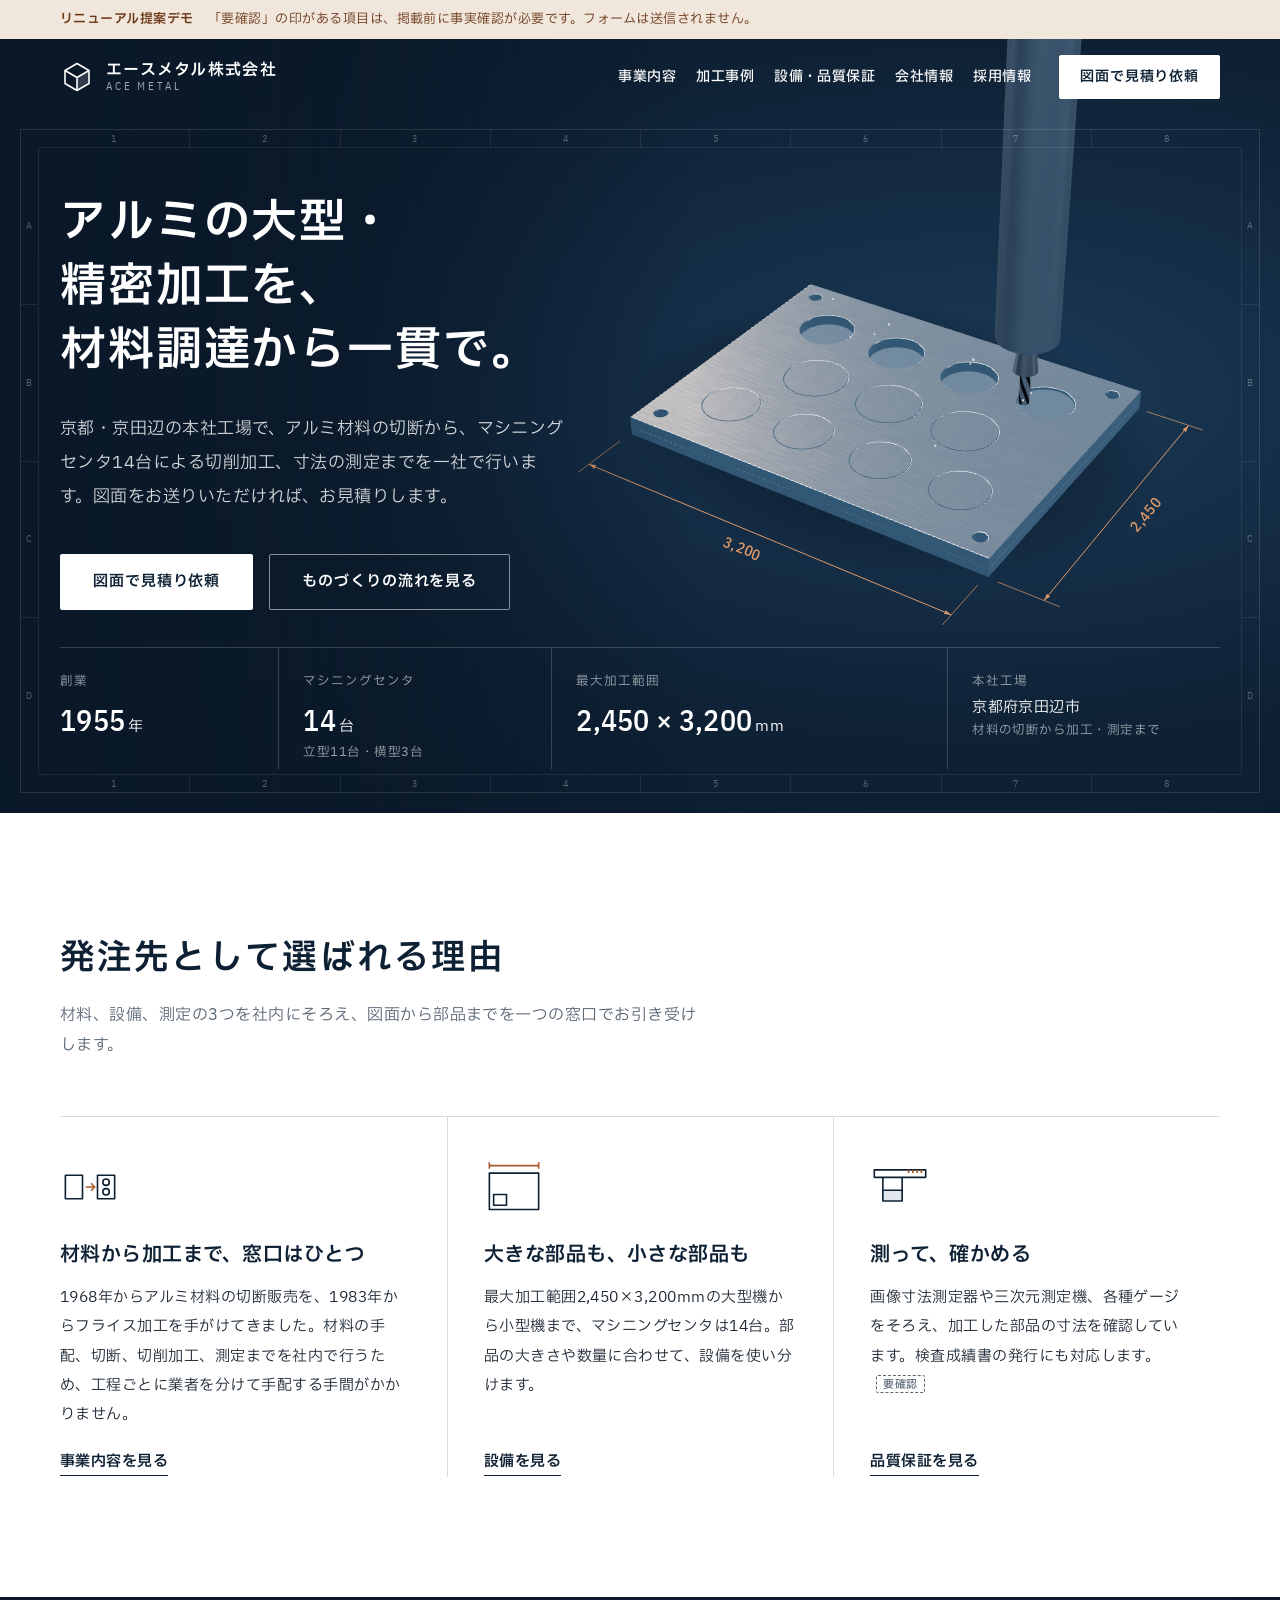
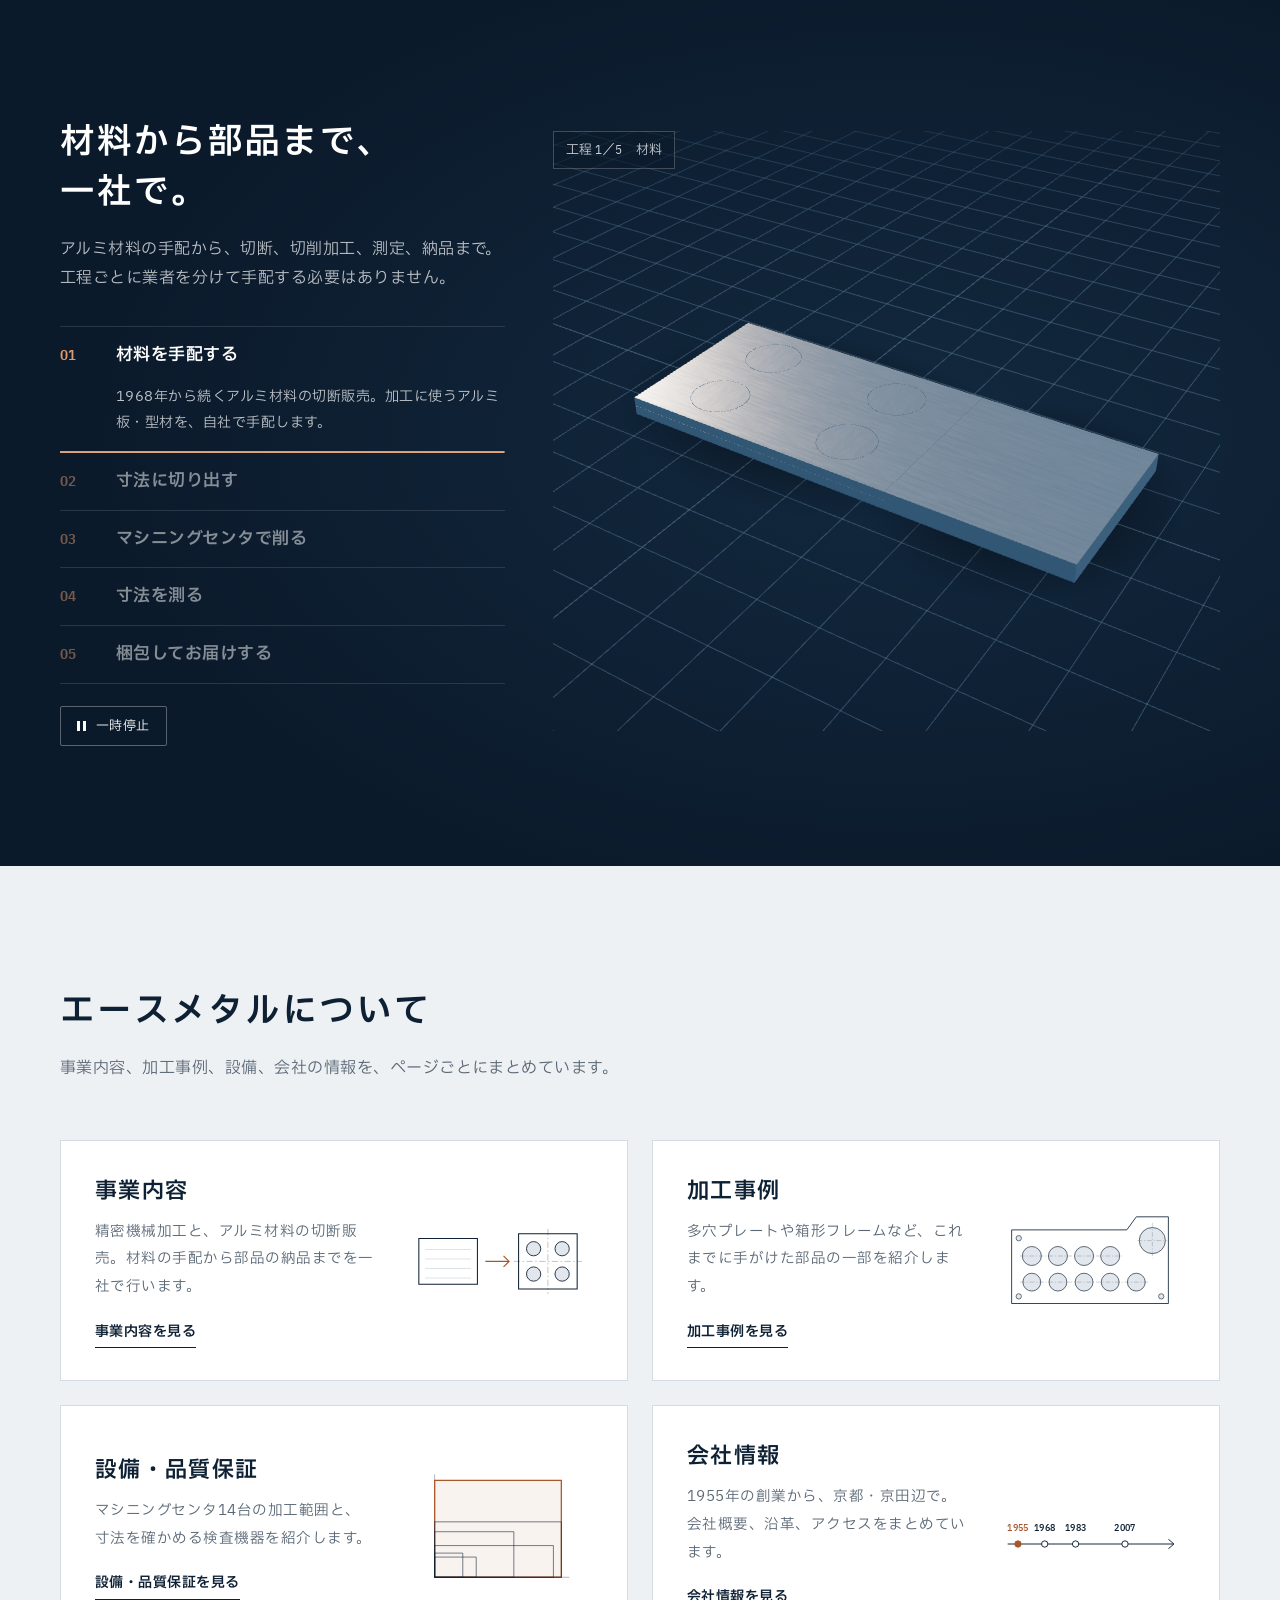
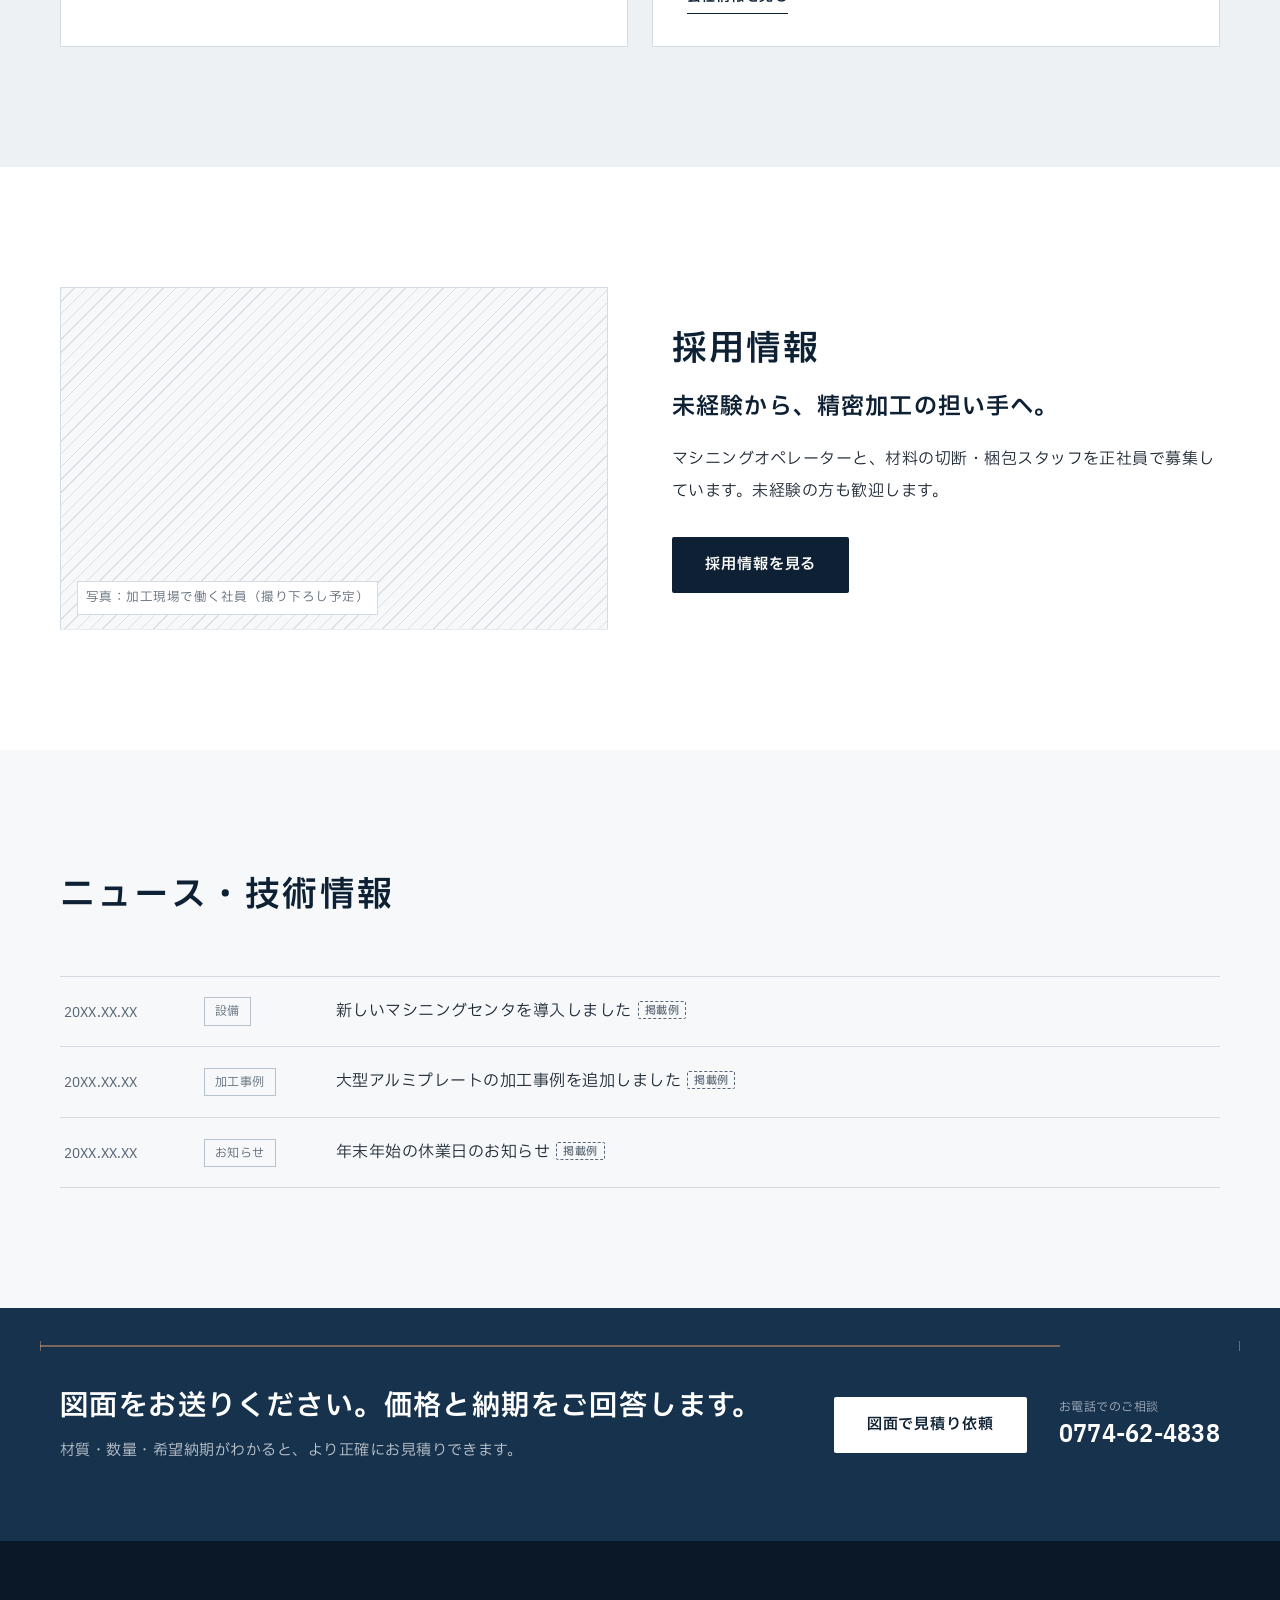
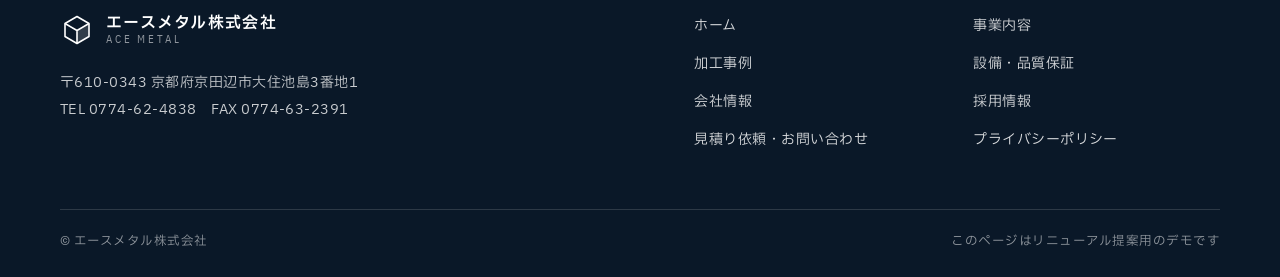
==== commit 04ab3324: "Split single-page site into separate pages Replace the one-page index.html with a top page and separ" ====
--- a/index.html
+++ b/index.html
@@ -2,495 +2,41 @@
 <html lang="ja">
 <head>
 <meta charset="utf-8">
-<meta name="viewport" content="width=device-width, initial-scale=1">
+<meta name="viewport" content="width=device-width, initial-scale=1, viewport-fit=cover">
+<title>エースメタル サイト改良デモ</title>
+<meta name="claude:viewport-fit-sides" content="cover">
 <meta name="robots" content="noindex, nofollow">
-<title>アルミの大型・精密機械加工｜材料から一貫対応｜京都・京田辺 エースメタル（リニューアル提案デモ・モーション版）</title>
-<meta name="description" content="エースメタル株式会社（京都府京田辺市）は、アルミ材料の切断販売と、マシニングセンタ14台による精密機械加工を一貫して行います。最大加工範囲2,450×3,200mm。図面を添付して見積りを依頼できます。">
-<meta property="og:type" content="website">
-<meta property="og:title" content="アルミの大型・精密加工を、材料調達から一貫で｜エースメタル株式会社">
-<meta property="og:description" content="京都・京田辺の本社工場で、アルミ材料の切断から切削加工、測定までを一社で。">
 <link rel="preconnect" href="https://fonts.googleapis.com">
 <link rel="preconnect" href="https://fonts.gstatic.com" crossorigin>
-<link href="https://fonts.googleapis.com/css2?family=IBM+Plex+Sans+Condensed:wght@400;500;600&family=IBM+Plex+Sans+JP:wght@400;500;600;700&display=swap" rel="stylesheet">
+<link rel="stylesheet" href="https://fonts.googleapis.com/css2?family=IBM+Plex+Sans+Condensed:wght@400;500;600&amp;family=IBM+Plex+Sans+JP:wght@400;500;600;700&amp;display=swap">
+<link rel="stylesheet" href="assets/site.css">
 <script type="application/ld+json">{"@context": "https://schema.org", "@type": "Organization", "name": "エースメタル株式会社", "url": "https://www.ace-metal.co.jp/", "telephone": "+81-774-62-4838", "faxNumber": "+81-774-63-2391", "foundingDate": "1955-04", "address": {"@type": "PostalAddress", "postalCode": "610-0343", "addressRegion": "京都府", "addressLocality": "京田辺市", "streetAddress": "大住池島3番地1", "addressCountry": "JP"}}</script>
-<script>
-(function(){var d=document.documentElement,q=new URLSearchParams(location.search);
-if(!matchMedia('(prefers-reduced-motion: reduce)').matches&&!q.has('static')){d.classList.add('js-pending');setTimeout(function(){d.classList.remove('js-pending')},3500);}})();
-</script>
-<style>
-:root{
-  --ink:#0E2033;
-  --ink-deep:#0A1828;
-  --ink-2:#17324D;
-  --text:#1E2935;
-  --muted:#5A6775;
-  --line:#D4DBE2;
-  --field:#B7C2CD;
-  --alu:#EEF1F4;
-  --alu-2:#F6F8FA;
-  --white:#FFFFFF;
-  --copper:#A9572A;
-  --copper-lt:#DE9A6A;
-  --font:"IBM Plex Sans JP","Noto Sans JP","Noto Sans CJK JP","Hiragino Sans","Hiragino Kaku Gothic ProN","Yu Gothic",Meiryo,sans-serif;
-  --font-num:"IBM Plex Sans Condensed","IBM Plex Sans JP","Noto Sans CJK JP","Hiragino Sans",sans-serif;
-  --wrap:1240px;
-  --header-h:76px;
-  --ease-out:cubic-bezier(.16,1,.3,1);
-}
-*,*::before,*::after{box-sizing:border-box}
-html{-webkit-text-size-adjust:100%;scroll-padding-top:calc(var(--header-h) + 16px)}
-@media (prefers-reduced-motion:no-preference){html.is-static{scroll-behavior:smooth}}
-body{margin:0;font-family:var(--font);font-size:16px;line-height:1.85;color:var(--text);background:var(--white);letter-spacing:.03em;-webkit-font-smoothing:antialiased;text-rendering:optimizeLegibility}
-img,svg,canvas{display:block;max-width:100%}
-a{color:inherit}
-h1,h2,h3,h4,p,dl,dd,ol,ul,figure{margin:0}
-ul,ol{padding:0;list-style:none}
-button,input,select,textarea{font:inherit;letter-spacing:inherit}
-.num{font-family:var(--font-num);font-feature-settings:"tnum" 1;letter-spacing:.01em}
-.wrap{max-width:var(--wrap);margin:0 auto;padding:0 40px}
-.vh{position:absolute!important;width:1px;height:1px;overflow:hidden;clip:rect(0 0 0 0);clip-path:inset(50%);white-space:nowrap}
-:focus-visible{outline:2px solid var(--copper);outline-offset:3px}
-.on-dark :focus-visible{outline-color:var(--copper-lt)}
-.skip{position:absolute;left:16px;top:-60px;z-index:100;background:var(--ink);color:#fff;padding:10px 16px;text-decoration:none}
-.skip:focus{top:12px}
-.nb{display:inline-block}
-.sw{display:inline-block;overflow:hidden;vertical-align:top;padding-bottom:.12em;margin-bottom:-.12em;white-space:nowrap}
-.sc{display:inline-block}
-.js-pending .hero__copy,.js-pending .hero-specs,.js-pending .titleblock,.js-pending .hero__fallback{opacity:0}
-
-/* proposal notice and "to be confirmed" marker */
-.proposal{position:relative;z-index:60;background:#F1E6DC;color:#6B3818;font-size:13px;line-height:1.6}
-.proposal .wrap{display:flex;flex-wrap:wrap;gap:4px 14px;align-items:baseline;padding-top:9px;padding-bottom:9px}
-.proposal strong{font-weight:600}
-.tbc{display:inline-block;margin-left:6px;padding:3px 6px 2px;border:1px dashed currentColor;border-radius:2px;font-size:11px;line-height:1;font-weight:500;letter-spacing:.04em;color:var(--muted);vertical-align:2px;white-space:nowrap}
-.on-dark .tbc{color:rgba(255,255,255,.66)}
-
-/* buttons and links */
-.btn{position:relative;isolation:isolate;overflow:hidden;display:inline-flex;align-items:center;justify-content:center;min-height:56px;padding:0 32px;border:1px solid transparent;border-radius:2px;font-size:15px;font-weight:600;letter-spacing:.06em;line-height:1.3;text-decoration:none;cursor:pointer;transition:color .45s var(--ease-out),border-color .45s var(--ease-out)}
-.btn::before{content:"";position:absolute;inset:-1px;z-index:-1;transform:scaleX(0);transform-origin:100% 50%;transition:transform .55s var(--ease-out)}
-.btn:hover::before{transform:scaleX(1);transform-origin:0 50%}
-.btn--primary{background:var(--ink);color:#fff}
-.btn--primary::before{background:var(--copper)}
-.btn--light{background:#fff;color:var(--ink)}
-.btn--light::before{background:var(--copper-lt)}
-.btn--ghost-dark{border-color:rgba(255,255,255,.5);color:#fff;background:transparent}
-.btn--ghost-dark::before{background:#fff}
-.btn--ghost-dark:hover{color:var(--ink);border-color:#fff}
-.btn--sm{min-height:44px;padding:0 20px;font-size:14px;white-space:nowrap}
-.text-link{position:relative;display:inline-block;font-size:15px;font-weight:600;color:var(--ink);text-decoration:none;padding-bottom:4px;line-height:1.4}
-.text-link::after{content:"";position:absolute;left:0;right:0;bottom:0;height:1px;background:currentColor;transform-origin:0 50%;transition:transform .5s var(--ease-out)}
-.text-link:hover{color:var(--copper)}
-.text-link:hover::after{animation:underline .7s var(--ease-out)}
-@keyframes underline{0%{transform:scaleX(1);transform-origin:100% 50%}45%{transform:scaleX(0);transform-origin:100% 50%}46%{transform-origin:0 50%}100%{transform:scaleX(1);transform-origin:0 50%}}
-.on-dark .text-link{color:#fff}
-.on-dark .text-link:hover{color:var(--copper-lt)}
-
-/* header */
-.site-header{--hc:var(--ink);--hc-muted:var(--muted);position:sticky;top:0;z-index:50;color:var(--hc);background:transparent;transition:background-color .4s var(--ease-out),box-shadow .4s var(--ease-out),transform .5s var(--ease-out)}
-.site-header.is-solid,.site-header.is-open{background:rgba(255,255,255,.94);-webkit-backdrop-filter:saturate(1.6) blur(14px);backdrop-filter:saturate(1.6) blur(14px);box-shadow:0 1px 0 var(--line)}
-.site-header:not(.is-solid):not(.is-open){--hc:#fff;--hc-muted:rgba(255,255,255,.62)}
-.site-header.is-hidden{transform:translateY(-102%)}
-.site-header__bar{display:flex;align-items:center;gap:28px;height:var(--header-h)}
-.logo{display:flex;align-items:center;gap:12px;color:var(--hc);text-decoration:none;flex-shrink:0;transition:color .4s}
-.logo svg{width:34px;height:34px}
-.logo__text{display:flex;flex-direction:column;line-height:1.25}
-.logo__ja{font-size:16px;font-weight:600;letter-spacing:.08em}
-.logo__en{font-family:var(--font-num);font-size:11px;letter-spacing:.26em;color:var(--hc-muted)}
-.gnav{margin-left:auto}
-.gnav ul{display:flex;gap:20px}
-.gnav a{position:relative;display:block;padding:6px 0;font-size:14px;white-space:nowrap;font-weight:500;text-decoration:none;color:var(--hc);transition:color .4s}
-.gnav a::after{content:"";position:absolute;left:0;right:0;bottom:0;height:1px;background:currentColor;transform:scaleX(0);transform-origin:100% 50%;transition:transform .45s var(--ease-out)}
-.gnav a:hover::after{transform:scaleX(1);transform-origin:0 50%}
-.header-tel{display:flex;flex-direction:column;line-height:1.25;color:var(--hc);text-decoration:none;transition:color .4s}
-.header-tel small{font-size:11px;color:var(--hc-muted)}
-.header-tel .num{font-size:19px;font-weight:600}
-.site-header:not(.is-solid):not(.is-open) .header-cta{background:#fff;color:var(--ink)}
-.site-header:not(.is-solid):not(.is-open) .header-cta::before{background:var(--copper-lt)}
-.menu-btn{display:none;margin-left:auto;align-items:center;gap:10px;min-height:44px;padding:0 4px;border:0;background:none;color:var(--hc);font-size:14px;font-weight:600;cursor:pointer}
-.menu-btn__bars{position:relative;width:22px;height:2px;background:currentColor}
-.menu-btn__bars::before,.menu-btn__bars::after{content:"";position:absolute;left:0;width:22px;height:2px;background:currentColor;transition:transform .3s var(--ease-out)}
-.menu-btn__bars::before{top:-7px}
-.menu-btn__bars::after{top:7px}
-.site-header.is-open .menu-btn__bars{background:transparent}
-.site-header.is-open .menu-btn__bars::before{transform:translateY(7px) rotate(45deg)}
-.site-header.is-open .menu-btn__bars::after{transform:translateY(-7px) rotate(-45deg)}
-.scroll-meter{position:absolute;left:0;right:0;bottom:-1px;height:2px;background:var(--copper-lt);transform:scaleX(0);transform-origin:0 50%;pointer-events:none}
-
-/* hero */
-.hero{position:relative;display:flex;flex-direction:column;min-height:100vh;min-height:100svh;margin-top:calc(-1 * var(--header-h));padding-top:var(--header-h);background:radial-gradient(110% 90% at 76% 46%,#1B3A58 0%,var(--ink) 52%,var(--ink-deep) 100%);color:#fff;overflow:hidden}
-.hero::before{content:"";position:absolute;inset:0;z-index:1;pointer-events:none;background:linear-gradient(90deg,rgba(10,24,40,.92) 0%,rgba(10,24,40,.7) 28%,rgba(10,24,40,0) 54%)}
-.hero__visual{position:absolute;inset:0;z-index:0}
-.hero__visual canvas{width:100%;height:100%}
-.hero__dims{position:absolute;inset:0;width:100%;height:100%;pointer-events:none;overflow:visible}
-.hero__fallback{display:none}
-html:not(.has-hero3d) .hero__visual canvas,html:not(.has-hero3d) .hero__dims{display:none}
-.has-hero3d .titleblock{display:none}
-html:not(.has-hero3d) .hero__fallback{display:block;position:absolute;right:5%;top:50%;width:min(44vw,620px);transform:translateY(-58%)}
-.sheet{position:absolute;inset:calc(var(--header-h) + 14px) 20px 20px;z-index:2;pointer-events:none;border:1px solid rgba(255,255,255,.12)}
-.sheet__cols{position:absolute;left:18px;right:18px;height:18px;display:grid;grid-template-columns:repeat(8,1fr)}
-.sheet__cols--top{top:0;border-bottom:1px solid rgba(255,255,255,.08)}
-.sheet__cols--bottom{bottom:0;border-top:1px solid rgba(255,255,255,.08)}
-.sheet__rows{position:absolute;top:18px;bottom:18px;width:18px;display:grid;grid-template-rows:repeat(4,1fr)}
-.sheet__rows--left{left:0;border-right:1px solid rgba(255,255,255,.08)}
-.sheet__rows--right{right:0;border-left:1px solid rgba(255,255,255,.08)}
-.sheet span{display:flex;align-items:center;justify-content:center;font-family:var(--font-num);font-size:10px;color:rgba(255,255,255,.3)}
-.sheet__cols span+span{border-left:1px solid rgba(255,255,255,.08)}
-.sheet__rows span+span{border-top:1px solid rgba(255,255,255,.08)}
-.hero__body{position:relative;z-index:3;flex:1;display:flex;align-items:center;padding:64px 0 24px;pointer-events:none}
-.hero__body .wrap{width:100%}
-.hero__copy{max-width:600px;pointer-events:auto}
-.hero__title{font-size:clamp(2.125rem,3.6vw,3.375rem);line-height:1.38;font-weight:600;letter-spacing:.04em}
-.hero__lead{margin-top:30px;max-width:30em;font-size:17px;line-height:2;color:rgba(255,255,255,.82)}
-.hero__actions{display:flex;flex-wrap:wrap;gap:16px;margin-top:40px}
-.hero__bottom{position:relative;z-index:3}
-.hero__bottom .wrap{position:relative}
-.dim-text{font-family:var(--font-num);font-size:15px;font-weight:500;letter-spacing:.04em}
-.titleblock{position:absolute;right:40px;bottom:100%;margin-bottom:22px;border-collapse:collapse;font-size:12.5px;line-height:1.5;color:rgba(255,255,255,.86);background:rgba(10,24,40,.55);-webkit-backdrop-filter:blur(6px);backdrop-filter:blur(6px)}
-.titleblock th,.titleblock td{padding:7px 12px;border:1px solid rgba(255,255,255,.26);text-align:left;font-weight:400}
-.titleblock th{color:rgba(255,255,255,.55);white-space:nowrap}
-.hero-specs{display:grid;grid-template-columns:minmax(0,.8fr) minmax(0,1fr) minmax(0,1.45fr) minmax(0,1fr);margin-bottom:44px;border-top:1px solid rgba(255,255,255,.18)}
-.hero-specs>div{padding:22px 24px 6px;border-left:1px solid rgba(255,255,255,.18)}
-.hero-specs>div:first-child{padding-left:0;border-left:0}
-.hero-specs dt{font-size:12.5px;letter-spacing:.08em;color:rgba(255,255,255,.6)}
-.hero-specs dd{margin-top:4px;font-size:15px;line-height:1.5}
-.hero-specs .num{margin-right:3px;font-size:30px;font-weight:500;white-space:nowrap}
-.hero-specs small{display:block;margin-top:2px;font-size:12.5px;color:rgba(255,255,255,.6)}
-
-/* sections */
-.section{padding:120px 0}
-.section--alu{background:var(--alu)}
-.section--alu2{background:var(--alu-2)}
-.section--ink{background:var(--ink);color:#fff}
-.section-head{display:flex;align-items:flex-end;justify-content:space-between;gap:24px;margin-bottom:56px}
-.section-title{font-size:clamp(1.625rem,2.7vw,2.5rem);line-height:1.45;font-weight:600;letter-spacing:.06em;color:var(--ink)}
-.section--ink .section-title,.process .section-title{color:#fff}
-.section-lead{margin-top:18px;max-width:40em;color:var(--muted)}
-.section--ink .section-lead,.process .section-lead{color:rgba(255,255,255,.72)}
-
-/* reasons */
-.reasons{display:grid;grid-template-columns:repeat(3,minmax(0,1fr));border-top:1px solid var(--line)}
-.reason{padding:40px 36px 0;border-left:1px solid var(--line)}
-.reason:first-child{padding-left:0;border-left:0}
-.reason svg{width:60px;height:60px}
-.reason h3{margin-top:22px;font-size:20px;line-height:1.6;font-weight:600;color:var(--ink)}
-.reason p{margin-top:12px;font-size:15px;line-height:1.95}
-
-/* process (scroll story) */
-.process{position:relative;background:radial-gradient(90% 80% at 70% 50%,#13293F 0%,#0B1A2B 70%);color:#fff}
-.process__pin{position:relative;display:flex;align-items:center;height:100vh;height:100svh;min-height:620px;overflow:hidden}
-.process__grid{display:grid;grid-template-columns:minmax(0,.82fr) minmax(0,1.18fr);gap:40px;align-items:center;width:100%}
-.process__steps{margin-top:32px;border-bottom:1px solid rgba(255,255,255,.12)}
-.process__steps li{display:grid;grid-template-columns:44px minmax(0,1fr);column-gap:12px;padding:13px 0;border-top:1px solid rgba(255,255,255,.12);opacity:.4;transition:opacity .45s var(--ease-out)}
-.process__steps li.is-active{opacity:1}
-.process__no{font-size:15px;line-height:1.8;color:var(--copper-lt)}
-.process__steps h3{font-size:17px;line-height:1.7;font-weight:600}
-.process__steps p{grid-column:2;max-height:0;overflow:hidden;font-size:14px;line-height:1.85;color:rgba(255,255,255,.74);transition:max-height .6s var(--ease-out),margin .6s var(--ease-out)}
-.process__steps li.is-active p{max-height:7.5em;margin-top:4px}
-.process__bar{height:2px;margin-top:18px;background:rgba(255,255,255,.12)}
-.process__bar span{display:block;height:100%;background:var(--copper-lt);transform:scaleX(0);transform-origin:0 50%}
-.process__visual{position:relative;height:min(76vh,660px)}
-.process__visual canvas{width:100%;height:100%}
-.process__dims{position:absolute;inset:0;width:100%;height:100%;pointer-events:none;overflow:visible}
-.process__caption{position:absolute;left:0;top:0;padding:6px 12px;border:1px solid rgba(255,255,255,.22);font-size:13px;color:rgba(255,255,255,.8);background:rgba(10,24,40,.5)}
-html:not(.has-story) .process__visual{display:none}
-html:not(.has-story) .process__pin{height:auto;min-height:0;padding:120px 0}
-html:not(.has-story) .process__grid{grid-template-columns:minmax(0,1fr)}
-html:not(.has-story) .process__steps{display:grid;grid-template-columns:repeat(5,minmax(0,1fr));gap:0 24px;border-bottom:0}
-html:not(.has-story) .process__steps li{display:block;opacity:1}
-html:not(.has-story) .process__steps p{max-height:none;margin-top:6px}
-html:not(.has-story) .process__bar{display:none}
-
-/* services */
-.services{display:grid;grid-template-columns:repeat(2,minmax(0,1fr));gap:24px}
-.service{display:flex;flex-direction:column;padding:44px 44px 40px;background:#fff;border:1px solid var(--line);transition:border-color .4s var(--ease-out),box-shadow .4s var(--ease-out)}
-.service:hover{border-color:#AEB9C4;box-shadow:0 18px 40px -28px rgba(14,32,51,.45)}
-.service h3{font-size:24px;line-height:1.5;font-weight:600;color:var(--ink);letter-spacing:.06em}
-.service__lead{margin-top:14px;font-size:15.5px;line-height:1.95}
-.spec-list{margin:28px 0 32px;border-top:1px solid var(--line)}
-.spec-list>div{display:grid;grid-template-columns:9em minmax(0,1fr);gap:16px;padding:13px 0;border-bottom:1px solid var(--line);font-size:14.5px;line-height:1.7}
-.spec-list dt{color:var(--muted)}
-.service .text-link{margin-top:auto;align-self:flex-start}
-
-/* cases */
-.cases{display:grid;grid-template-columns:repeat(4,minmax(0,1fr));gap:24px}
-.case{position:relative;will-change:transform}
-.case__fig{position:relative;overflow:hidden;aspect-ratio:320/210;background:var(--alu);border:1px solid var(--line)}
-.case__fig svg{width:100%;height:100%}
-.case__fig::after{content:"";position:absolute;inset:0;pointer-events:none;background:radial-gradient(circle at var(--mx,50%) var(--my,50%),rgba(255,255,255,.75),rgba(255,255,255,0) 45%);opacity:0;transition:opacity .35s}
-.case:hover .case__fig::after{opacity:1}
-.tblock{border:1px solid var(--line);border-top:0;font-size:13px;line-height:1.6;background:#fff}
-.tblock>div{display:grid;grid-template-columns:4.6em minmax(0,1fr)}
-.tblock>div+div{border-top:1px solid var(--line)}
-.tblock dt{padding:8px 10px;color:var(--muted);border-right:1px solid var(--line);background:var(--alu-2)}
-.tblock dd{padding:8px 12px}
-.tblock .case__name{font-size:15px;font-weight:600;color:var(--ink)}
-.cases-note{margin-top:20px;font-size:13px;color:var(--muted)}
-
-/* equipment */
-.equip{display:grid;grid-template-columns:minmax(0,1.05fr) minmax(0,1fr);gap:64px;align-items:start}
-.env__svg{width:100%;height:auto}
-.env__tick{font-family:var(--font-num);font-size:12px}
-.env__no{font-family:var(--font-num);font-size:11px;font-weight:600}
-.env figcaption{margin-bottom:14px;font-size:14px;font-weight:600;color:#fff}
-.env__rect{transition:opacity .35s var(--ease-out),stroke .35s var(--ease-out),stroke-width .35s var(--ease-out)}
-.env__marker{transition:opacity .35s var(--ease-out)}
-.env.is-focus .env__rect:not(.is-active),.env.is-focus .env__marker:not(.is-active){opacity:.16}
-.env__rect.is-active{stroke:#fff;stroke-width:2.2}
-.env__rect.is-max.is-active{stroke:var(--copper-lt)}
-.env-legend{display:grid;grid-template-columns:repeat(2,minmax(0,1fr));gap:4px 16px;margin-top:20px;font-size:13px;line-height:1.5;color:rgba(255,255,255,.72)}
-.env-legend li{display:grid;grid-template-columns:22px minmax(0,1fr) auto;column-gap:10px;align-items:start;padding:6px 8px;border-radius:2px;cursor:default;transition:background-color .3s}
-.env-legend li.is-active{background:rgba(255,255,255,.07)}
-.env.is-focus .env-legend li:not(.is-active){opacity:.42}
-.env-legend__no{grid-row:span 2;display:flex;align-items:center;justify-content:center;width:22px;height:22px;border:1px solid rgba(255,255,255,.62);border-radius:50%;font-family:var(--font-num);font-size:11px;font-weight:600;color:#fff}
-.env-legend__size{font-size:15px;color:#fff}
-.env-legend__qty{grid-row:span 2;color:#fff}
-.env-legend__model{grid-column:2}
-.env-legend li.is-max .env-legend__no{border-color:var(--copper-lt);color:var(--copper-lt)}
-.env-legend li.is-max .env-legend__size{color:var(--copper-lt)}
-.env-hint{margin-top:12px;font-size:12.5px;color:rgba(255,255,255,.5)}
-.eq-table{border-top:1px solid rgba(255,255,255,.2)}
-.eq-table>div{display:grid;grid-template-columns:11.5em 3.2em minmax(0,1fr);gap:16px;padding:16px 0;border-bottom:1px solid rgba(255,255,255,.14);font-size:14.5px;line-height:1.7}
-.eq-table dt{font-weight:500}
-.eq-table .qty{font-family:var(--font-num);font-size:19px;line-height:1.35;text-align:right}
-.eq-table .note{color:rgba(255,255,255,.68);font-size:13.5px}
-.equip__more{margin-top:28px}
-
-/* CTA band */
-.cta-band{position:relative;overflow:hidden;background:var(--alu)}
-.cta-band__inner{position:relative;display:flex;align-items:center;justify-content:space-between;gap:32px;padding-top:64px;padding-bottom:64px}
-.cta-band h2{font-size:clamp(1.375rem,2vw,1.75rem);line-height:1.6;font-weight:600;color:var(--ink);letter-spacing:.05em}
-.cta-band p{margin-top:6px;font-size:15px;color:var(--muted)}
-.cta-band__actions{display:flex;flex-wrap:wrap;align-items:center;gap:28px;flex-shrink:0}
-.cta-band__rule{position:absolute;left:40px;right:40px;top:28px;height:12px;pointer-events:none}
-.tel-block{display:flex;flex-direction:column;line-height:1.3;color:var(--ink);text-decoration:none}
-.tel-block small{font-size:12px;color:var(--muted)}
-.tel-block .num{font-size:26px;font-weight:600}
-
-/* company */
-.company{display:grid;grid-template-columns:minmax(0,1fr) minmax(0,1fr);gap:72px}
-.philosophy__catch{font-size:clamp(1.375rem,2.1vw,1.75rem);line-height:1.75;font-weight:600;color:var(--ink);letter-spacing:.06em}
-.philosophy p{margin-top:20px;line-height:2.05}
-.photo-slot{display:flex;align-items:flex-end;margin-top:40px;padding:14px 16px;aspect-ratio:16/10;border:1px solid var(--line);background:repeating-linear-gradient(135deg,#D8DFE6 0 1px,transparent 1px 9px),var(--alu-2);font-size:12.5px;color:var(--muted)}
-.photo-slot span{padding:4px 8px;background:#fff;border:1px solid var(--line)}
-.profile{border-top:1px solid var(--line)}
-.profile>div{display:grid;grid-template-columns:6.5em minmax(0,1fr);gap:16px;padding:14px 0;border-bottom:1px solid var(--line);font-size:14.5px;line-height:1.75}
-.profile dt{color:var(--muted)}
-.history-title{margin-top:48px;font-size:17px;font-weight:600;color:var(--ink)}
-.history-wrap{position:relative;margin-top:16px}
-.history{padding-left:28px}
-.history-wrap::before,.history__fill{content:"";position:absolute;left:4px;top:24px;bottom:22px;width:1px;background:var(--line)}
-.history__fill{background:var(--copper);transform:scaleY(0);transform-origin:50% 0}
-html.is-static .history__fill{display:none}
-.history li{position:relative;display:grid;grid-template-columns:4em minmax(0,1fr);gap:20px;padding:10px 0;font-size:14.5px;line-height:1.75}
-.history li::before{content:"";position:absolute;left:-28px;top:20px;width:9px;height:9px;border-radius:50%;border:1px solid var(--field);background:#fff;transition:background-color .4s,border-color .4s,transform .4s var(--ease-out)}
-.history li.is-on::before,html.is-static .history li::before{background:var(--copper);border-color:var(--copper)}
-.history li.is-on::before{transform:scale(1.15)}
-.history li+li{border-top:1px dashed var(--line)}
-.history .num{font-size:18px;font-weight:600;color:var(--ink);line-height:1.5}
-.map-link{margin-top:28px}
-
-/* news */
-.news-list{border-top:1px solid var(--line)}
-.news-list a{display:grid;grid-template-columns:7.5em 7em minmax(0,1fr);gap:20px;align-items:center;padding:20px 4px;border-bottom:1px solid var(--line);text-decoration:none;transition:background-color .3s,padding .45s var(--ease-out)}
-.news-list a:hover{background:#fff;padding-left:14px}
-.news-list .num{font-size:15px;color:var(--muted)}
-.news-cat{justify-self:start;padding:2px 10px;border:1px solid var(--field);font-size:12px;color:var(--muted)}
-
-/* recruit */
-.recruit{display:grid;grid-template-columns:minmax(0,1fr) minmax(0,1fr);gap:64px;align-items:center}
-.recruit .photo-slot{margin-top:0}
-.recruit h3{margin-top:14px;font-size:clamp(1.25rem,1.8vw,1.5rem);line-height:1.7;font-weight:600;color:var(--ink);letter-spacing:.05em}
-.recruit p{margin-top:18px;line-height:2}
-.recruit .btn{margin-top:32px}
-
-/* quote */
-.quote{display:grid;grid-template-columns:minmax(0,5fr) minmax(0,7fr);gap:56px;align-items:start}
-.flow-title{font-size:17px;font-weight:600;color:var(--ink)}
-.flow-wrap{position:relative;margin-top:20px}
-.flow{position:relative}
-.flow li{position:relative;display:grid;grid-template-columns:40px minmax(0,1fr);gap:16px;padding-bottom:24px}
-.flow li::after{content:"";position:absolute;left:19px;top:42px;bottom:4px;border-left:1px solid var(--field)}
-.flow li:last-child::after{display:none}
-.flow__fill{position:absolute;left:19px;top:20px;height:0;width:1px;background:var(--ink);transform:scaleY(0);transform-origin:50% 0}
-html.is-static .flow__fill{display:none}
-.flow__no{position:relative;z-index:1;display:flex;align-items:center;justify-content:center;width:40px;height:40px;border:1px solid var(--ink);border-radius:50%;background:#fff;font-family:var(--font-num);font-size:16px;font-weight:600;color:var(--ink);transition:background-color .4s,color .4s}
-.flow li.is-on .flow__no{background:var(--ink);color:#fff}
-.flow h4{margin:0;font-size:16px;line-height:1.6;font-weight:600;color:var(--ink);padding-top:7px}
-.flow p{margin-top:4px;font-size:14px;line-height:1.8;color:var(--muted)}
-.contact-box{margin-top:16px;border-top:1px solid var(--line)}
-.contact-box>div{display:grid;grid-template-columns:4.5em minmax(0,1fr);gap:12px;padding:16px 0;border-bottom:1px solid var(--line);align-items:baseline}
-.contact-box dt{font-size:13px;color:var(--muted)}
-.contact-box .num{font-size:24px;font-weight:600;color:var(--ink)}
-.contact-box a{text-decoration:none}
-.contact-box small{display:block;font-size:12.5px;color:var(--muted)}
-.form-panel{padding:44px;background:#fff;border:1px solid var(--line)}
-.form-panel h3{font-size:20px;font-weight:600;color:var(--ink)}
-.form-panel__lead{margin-top:6px;font-size:14px;color:var(--muted)}
-.field{margin-top:22px;border:0;padding:0;min-width:0}
-.field>label:not(.dropzone),.field>legend{display:flex;align-items:center;gap:8px;padding:0;font-size:14px;font-weight:600;color:var(--ink)}
-.req,.opt{display:inline-block;padding:2px 6px;border-radius:2px;font-size:11px;line-height:1.4;font-weight:500}
-.req{background:var(--ink);color:#fff}
-.opt{border:1px solid var(--line);color:var(--muted)}
-.input{display:block;width:100%;height:48px;margin-top:8px;padding:0 14px;border:1px solid var(--field);border-radius:2px;background:#fff;color:var(--text);font-size:15px;transition:border-color .25s,box-shadow .25s}
-textarea.input{height:auto;min-height:120px;padding:12px 14px;line-height:1.7;resize:vertical}
-.input::placeholder{color:#8B96A2}
-.input:hover{border-color:#8E9BA8}
-.input:focus{border-color:var(--ink);box-shadow:0 0 0 3px rgba(169,87,42,.18)}
-.input:focus-visible{outline:2px solid var(--copper);outline-offset:1px}
-.grid-2{display:grid;grid-template-columns:repeat(2,minmax(0,1fr));gap:0 20px}
-.grid-3{display:grid;grid-template-columns:repeat(3,minmax(0,1fr));gap:0 16px}
-.chips{display:flex;flex-wrap:wrap;gap:8px;margin-top:10px}
-.chip{position:relative}
-.chip input{position:absolute;opacity:0;width:1px;height:1px}
-.chip span{display:inline-flex;align-items:center;min-height:42px;padding:0 16px;border:1px solid var(--field);border-radius:2px;font-size:14px;cursor:pointer;background:#fff;transition:background-color .3s,color .3s,border-color .3s}
-.chip input:checked+span{background:var(--ink);border-color:var(--ink);color:#fff}
-.chip input:focus-visible+span{outline:2px solid var(--copper);outline-offset:2px}
-.dropzone{display:block;margin-top:8px;padding:26px 20px;border:1px dashed #8E9BA8;background:var(--alu-2);text-align:center;font-size:14px;line-height:1.7;color:var(--muted);cursor:pointer;transition:background-color .25s,border-color .25s}
-.dropzone strong{display:block;font-size:15px;color:var(--ink)}
-.dropzone:hover,.dropzone.is-over{border-color:var(--ink);background:#E4E9EE}
-.file-list{margin-top:8px;font-size:13px;color:var(--text)}
-.file-list li{padding:4px 0;border-bottom:1px dashed var(--line)}
-.consent{display:flex;align-items:flex-start;gap:10px;margin-top:28px;font-size:14px;line-height:1.7}
-.consent input{flex-shrink:0;width:18px;height:18px;margin:4px 0 0;accent-color:var(--ink)}
-.form-note{margin-top:10px;font-size:12.5px;line-height:1.8;color:var(--muted)}
-.submit{width:100%;margin-top:26px}
-.demo-msg{display:none;margin-top:16px;padding:14px 16px;border-left:3px solid var(--copper);background:#F7EEE7;font-size:14px;line-height:1.7;color:#5A2F14}
-.demo-msg.is-shown{display:block}
-
-/* footer */
-.site-footer{padding:72px 0 0;background:var(--ink);color:rgba(255,255,255,.78)}
-.footer-grid{display:grid;grid-template-columns:minmax(0,1.1fr) minmax(0,1fr);gap:56px}
-.site-footer .logo{color:#fff}
-.site-footer .logo__en{color:rgba(255,255,255,.55)}
-.footer-addr{margin-top:22px;font-size:14px;line-height:1.95}
-.footer-addr a{text-decoration:none}
-.footer-nav ul{display:grid;grid-template-columns:repeat(2,minmax(0,1fr));gap:12px 32px;font-size:14px}
-.footer-nav a{color:rgba(255,255,255,.85);text-decoration:none}
-.footer-nav a:hover{color:#fff;text-decoration:underline}
-.footer-bottom{display:flex;flex-wrap:wrap;justify-content:space-between;gap:8px 24px;margin-top:56px;padding:20px 0 24px;border-top:1px solid rgba(255,255,255,.14);font-size:12.5px;color:rgba(255,255,255,.55)}
-
-/* mobile action bar */
-.mobile-bar{display:none}
-
-@media (max-width:1480px){
-  .header-tel{display:none}
-}
-@media (max-width:1080px){
-  .gnav,.header-cta{display:none}
-  .menu-btn{display:inline-flex}
-  .site-header.is-open .gnav{display:block;position:absolute;top:var(--header-h);left:0;right:0;padding:4px 20px 20px;background:#fff;border-bottom:1px solid var(--line)}
-  .site-header.is-open .gnav ul{flex-direction:column;gap:0}
-  .site-header.is-open .gnav a{padding:15px 0;font-size:16px;border-bottom:1px solid var(--line)}
-  .site-header.is-open .gnav a::after{display:none}
-  .hero::before{background:linear-gradient(180deg,rgba(10,24,40,.85) 0%,rgba(10,24,40,.55) 40%,rgba(10,24,40,0) 70%)}
-  .hero__body{align-items:flex-start;padding-top:72px}
-  .hero-specs{grid-template-columns:repeat(2,minmax(0,1fr))}
-  .hero-specs>div:nth-child(3){padding-left:0;border-left:0}
-  .hero-specs>div:nth-child(n+3){border-top:1px solid rgba(255,255,255,.18)}
-  .reasons{grid-template-columns:minmax(0,1fr)}
-  .reason{padding:32px 0;border-left:0;border-bottom:1px solid var(--line)}
-  .reason:last-child{border-bottom:0}
-  .process__grid{grid-template-columns:minmax(0,1fr);gap:16px}
-  .process__visual{order:-1;height:46vh}
-  .process__pin{align-items:flex-start;padding-top:calc(var(--header-h) + 8px)}
-  html:not(.has-story) .process__steps{grid-template-columns:repeat(2,minmax(0,1fr))}
-  .services{grid-template-columns:minmax(0,1fr)}
-  .cases{grid-template-columns:repeat(2,minmax(0,1fr))}
-  .equip,.company,.recruit,.quote{grid-template-columns:minmax(0,1fr);gap:48px}
-  .cta-band__inner{flex-direction:column;align-items:flex-start}
-}
-@media (max-width:760px){
-  :root{--header-h:64px}
-  .wrap{padding:0 20px}
-  .section{padding:80px 0}
-  .section-head{display:block;margin-bottom:36px}
-  .section-head .text-link{margin-top:20px}
-  .logo__ja{font-size:15px}
-  .sheet{display:none}
-  .hero{min-height:0}
-  .hero::before{display:none}
-  .hero__visual{position:relative;order:2;height:68vw;min-height:250px;margin:-8px 0 0}
-  html:not(.has-hero3d) .hero__fallback{position:static;width:100%;transform:none;padding:0 12px}
-  .hero__body{order:1;padding:56px 0 8px}
-  .hero__bottom{order:3}
-  .hero__title{font-size:2rem}
-  .hero__lead{font-size:16px}
-  .hero__actions .btn{flex:1 1 100%}
-  .titleblock{position:static;margin:0 0 20px auto;font-size:11.5px}
-  .hero-specs{grid-template-columns:minmax(0,1fr)}
-  .hero-specs>div,.hero-specs>div:first-child,.hero-specs>div:nth-child(3){display:flex;justify-content:space-between;align-items:baseline;gap:16px;padding:14px 0;border-left:0;border-top:1px solid rgba(255,255,255,.18)}
-  .hero-specs>div:first-child{border-top:0}
-  .hero-specs dd{margin-top:0;text-align:right}
-  .hero-specs .num{font-size:24px}
-  .process__visual{height:42vh;margin:0 -20px}
-  .process__caption{left:20px}
-  .process .section-title{font-size:1.5rem}
-  .process__lead{display:none}
-  .process__steps{margin-top:16px}
-  .process__steps li{padding:10px 0}
-  .process__steps h3{font-size:16px}
-  html:not(.has-story) .process__steps{grid-template-columns:minmax(0,1fr)}
-  .service{padding:32px 24px}
-  .spec-list>div{grid-template-columns:minmax(0,1fr);gap:2px}
-  .cases{display:flex;gap:16px;margin-right:-20px;padding:4px 20px 16px 0;overflow-x:auto;scroll-snap-type:x mandatory;scrollbar-width:none}
-  .cases::-webkit-scrollbar{display:none}
-  .case{flex:0 0 82%;scroll-snap-align:start}
-  .env__tick{font-size:19px}
-  .env__no{font-size:13px}
-  .env-legend{grid-template-columns:minmax(0,1fr)}
-  .eq-table>div{grid-template-columns:minmax(0,1fr) auto;gap:4px 16px}
-  .eq-table .note{grid-column:1 / -1}
-  .cta-band__rule{display:none}
-  .news-list a{grid-template-columns:auto minmax(0,1fr);gap:6px 14px}
-  .news-list__title{grid-column:1 / -1}
-  .form-panel{padding:28px 20px}
-  .grid-2,.grid-3{grid-template-columns:minmax(0,1fr)}
-  .footer-grid{grid-template-columns:minmax(0,1fr);gap:36px}
-  .mobile-bar{display:grid;grid-template-columns:minmax(0,1fr) minmax(0,1.5fr);position:fixed;left:0;right:0;bottom:0;z-index:60;background:#fff;border-top:1px solid var(--line);transition:transform .5s var(--ease-out)}
-  .mobile-bar a{display:flex;align-items:center;justify-content:center;min-height:58px;font-size:15px;font-weight:600;text-decoration:none}
-  .mobile-bar__tel{color:var(--ink)}
-  .in-story .mobile-bar{transform:translateY(100%)}
-  .mobile-bar__quote{background:var(--ink);color:#fff}
-  body{padding-bottom:58px}
-}
-@media (prefers-reduced-motion:reduce){
-  *,*::before,*::after{transition-duration:.01ms!important;animation-duration:.01ms!important}
-}
-</style>
+<script>(function(){var d=document.documentElement,s=false,c=false;d.lang='ja';try{s=new URLSearchParams(location.search).has('static')}catch(e){}if(s||matchMedia('(prefers-reduced-motion: reduce)').matches)return;d.classList.add('js-pending');try{if(sessionStorage.getItem('am-pt')==='1'){c=true;sessionStorage.removeItem('am-pt')}}catch(e){}if(c)d.classList.add('pt-cover');setTimeout(function(){d.classList.remove('js-pending','pt-cover')},4000)})();</script>
+<meta name="description" content="エースメタル株式会社（京都府京田辺市）は、アルミ材料の切断販売と、マシニングセンタ14台による精密機械加工を一貫して行います。最大加工範囲2,450×3,200mm。">
+<meta property="og:type" content="website">
+<meta property="og:title" content="エースメタル サイト改良デモ">
+<meta property="og:description" content="エースメタル株式会社（京都府京田辺市）は、アルミ材料の切断販売と、マシニングセンタ14台による精密機械加工を一貫して行います。最大加工範囲2,450×3,200mm。">
 </head>
 <body>
+<div class="pt" aria-hidden="true"><span class="pt__label">ホーム</span></div>
 <a class="skip" href="#main">本文へ移動</a>
-
-<div class="proposal" role="note">
-  <div class="wrap"><strong>リニューアル提案デモ（モーション版）</strong><span>「要確認」の印がある項目は、掲載前に事実確認が必要です。フォームは送信されません。</span></div>
-</div>
-
+<div class="proposal" role="note"><div class="wrap"><strong>リニューアル提案デモ</strong><span>「要確認」の印がある項目は、掲載前に事実確認が必要です。フォームは送信されません。</span></div></div>
 <header class="site-header">
   <div class="wrap site-header__bar">
-    <a class="logo" href="#top" aria-label="エースメタル株式会社 トップへ"><svg viewBox="0 0 34 34" aria-hidden="true"><path d="M17 17.5l12-7v13L17 30.5z" fill="currentColor" opacity=".16"/><g fill="none" stroke="currentColor" stroke-width="1.6" stroke-linejoin="round"><path d="M17 3.5 29 10.5v13L17 30.5 5 23.5v-13z"/><path d="M5 10.5 17 17.5l12-7M17 17.5v13"/></g></svg><span class="logo__text"><span class="logo__ja">エースメタル株式会社</span><span class="logo__en">ACE METAL</span></span></a>
-    <nav class="gnav" id="gnav" aria-label="メインメニュー">
-      <ul>
-        <li><a href="#process">ものづくりの流れ</a></li>
-        <li><a href="#service">事業内容</a></li>
-        <li><a href="#cases">加工事例</a></li>
-        <li><a href="#equipment">設備と品質保証</a></li>
-        <li><a href="#company">会社情報</a></li>
-        <li><a href="#recruit">採用情報</a></li>
-      </ul>
-    </nav>
+    <a class="logo" href="index.html" aria-label="エースメタル株式会社 ホームへ"><svg viewBox="0 0 34 34" aria-hidden="true"><path d="M17 17.5l12-7v13L17 30.5z" fill="currentColor" opacity=".16"/><g fill="none" stroke="currentColor" stroke-width="1.6" stroke-linejoin="round"><path d="M17 3.5 29 10.5v13L17 30.5 5 23.5v-13z"/><path d="M5 10.5 17 17.5l12-7M17 17.5v13"/></g></svg><span class="logo__text"><span class="logo__ja">エースメタル株式会社</span><span class="logo__en">ACE METAL</span></span></a>
+    <nav class="gnav" id="gnav" aria-label="メインメニュー"><ul><li><a href="service.html">事業内容</a></li><li><a href="cases.html">加工事例</a></li><li><a href="equipment.html">設備・品質保証</a></li><li><a href="company.html">会社情報</a></li><li><a href="recruit.html">採用情報</a></li></ul></nav>
     <a class="header-tel" href="tel:0774624838"><small>お電話でのご相談</small><span class="num">0774-62-4838</span></a>
-    <a class="btn btn--primary btn--sm header-cta" href="#quote">図面で見積り依頼</a>
+    <a class="btn btn--primary btn--sm header-cta" href="contact.html#form">図面で見積り依頼</a>
     <button class="menu-btn" type="button" aria-expanded="false" aria-controls="gnav"><span class="menu-btn__bars" aria-hidden="true"></span><span class="menu-btn__label">メニュー</span></button>
   </div>
   <span class="scroll-meter" aria-hidden="true"></span>
 </header>
-
 <main id="main">
-  <section class="hero on-dark" id="top" aria-labelledby="hero-title">
-    <div class="hero__visual" aria-hidden="true">
-      <canvas id="hero-canvas"></canvas>
-      <svg class="hero__dims" id="hero-dims" xmlns="http://www.w3.org/2000/svg"></svg>
-      <div class="hero__fallback"><svg class="hero-drawing__svg" viewBox="0 0 680 400" role="img" aria-labelledby="hd-title" xmlns="http://www.w3.org/2000/svg">
+<section class="hero on-dark" id="top" aria-labelledby="hero-title">
+  <div class="hero__visual" aria-hidden="true">
+    <canvas id="hero-canvas"></canvas>
+    <svg class="hero__dims" id="hero-dims" xmlns="http://www.w3.org/2000/svg"></svg>
+    <div class="hero__fallback"><svg class="hero-drawing__svg" viewBox="0 0 680 400" role="img" aria-labelledby="hd-title" xmlns="http://www.w3.org/2000/svg">
 <title id="hd-title">最大加工範囲 2,450 × 3,200 mm の大型アルミプレートの加工イメージ</title>
 <defs>
 <marker id="dimArrow" viewBox="0 0 10 10" refX="10" refY="5" markerWidth="8" markerHeight="8" orient="auto-start-reverse"><path d="M0 2L10 5L0 8z" fill="#DE9A6A"/></marker>
@@ -632,146 +178,65 @@
 <text x="528.9" y="306.8" transform="rotate(-30 528.9 306.8)" text-anchor="middle" dominant-baseline="middle">2,450</text>
 </g>
 </svg></div>
-    </div>
-    <div class="sheet" aria-hidden="true">
-      <div class="sheet__cols sheet__cols--top"><span>1</span><span>2</span><span>3</span><span>4</span><span>5</span><span>6</span><span>7</span><span>8</span></div>
-      <div class="sheet__cols sheet__cols--bottom"><span>1</span><span>2</span><span>3</span><span>4</span><span>5</span><span>6</span><span>7</span><span>8</span></div>
-      <div class="sheet__rows sheet__rows--left"><span>A</span><span>B</span><span>C</span><span>D</span></div>
-      <div class="sheet__rows sheet__rows--right"><span>A</span><span>B</span><span>C</span><span>D</span></div>
-    </div>
-    <div class="hero__body">
-      <div class="wrap">
-        <div class="hero__copy">
-          <h1 class="hero__title" id="hero-title"><span class="nb">アルミの大型・</span><span class="nb">精密加工を、</span><br><span class="nb">材料調達から</span><span class="nb">一貫で。</span></h1>
-          <p class="hero__lead">京都・京田辺の本社工場で、アルミ材料の切断から、マシニングセンタ14台による切削加工、寸法の測定までを一社で行います。図面をお送りいただければ、お見積りします。</p>
-          <div class="hero__actions">
-            <a class="btn btn--light" href="#quote">図面で見積り依頼</a>
-            <a class="btn btn--ghost-dark" href="#process">ものづくりの流れを見る</a>
-          </div>
-        </div>
-      </div>
-    </div>
-    <div class="hero__bottom">
-      <div class="wrap">
-        <table class="titleblock">
-          <tr><th scope="row">品名</th><td>大型アルミプレート（加工イメージ）</td></tr>
-          <tr><th scope="row">加工範囲</th><td>最大 <span class="num">2,450 × 3,200</span> mm</td></tr>
-          <tr><th scope="row">設備</th><td>立型マシニングセンタ FJV-100/120</td></tr>
-        </table>
-        <dl class="hero-specs">
-          <div><dt>創業</dt><dd><span class="num">1955</span>年</dd></div>
-          <div><dt>マシニングセンタ</dt><dd><span class="num" data-count="14">14</span>台<small>立型11台・横型3台</small></dd></div>
-          <div><dt>最大加工範囲</dt><dd><span class="num"><span data-count="2450">2,450</span> × <span data-count="3200">3,200</span></span>mm</dd></div>
-          <div><dt>本社工場</dt><dd>京都府京田辺市<small>材料の切断から加工・測定まで</small></dd></div>
-        </dl>
-      </div>
-    </div>
-  </section>
-
-  <section class="section" id="reasons" aria-labelledby="reasons-title">
-    <div class="wrap">
-      <div class="section-head">
-        <div>
-          <h2 class="section-title" id="reasons-title" data-split><span class="nb">発注先として</span><span class="nb">選ばれる理由</span></h2>
-          <p class="section-lead" data-reveal>材料、設備、測定の3つを社内にそろえ、図面から部品までを一つの窓口でお引き受けします。</p>
-        </div>
-      </div>
-      <div class="reasons" data-stagger>
-        <div class="reason">
-          <div data-draw><svg viewBox="0 0 56 56" aria-hidden="true" fill="none" stroke="#0E2033" stroke-width="1.5" stroke-linejoin="round">
+  </div>
+  <div class="sheet" aria-hidden="true"><div class="sheet__cols sheet__cols--top"><span>1</span><span>2</span><span>3</span><span>4</span><span>5</span><span>6</span><span>7</span><span>8</span></div><div class="sheet__cols sheet__cols--bottom"><span>1</span><span>2</span><span>3</span><span>4</span><span>5</span><span>6</span><span>7</span><span>8</span></div><div class="sheet__rows sheet__rows--left"><span>A</span><span>B</span><span>C</span><span>D</span></div><div class="sheet__rows sheet__rows--right"><span>A</span><span>B</span><span>C</span><span>D</span></div></div>
+  <div class="hero__body"><div class="wrap"><div class="hero__copy">
+    <h1 class="hero__title" id="hero-title"><span class="nb">アルミの大型・</span><span class="nb">精密加工を、</span><br><span class="nb">材料調達から</span><span class="nb">一貫で。</span></h1>
+    <p class="hero__lead">京都・京田辺の本社工場で、アルミ材料の切断から、マシニングセンタ14台による切削加工、寸法の測定までを一社で行います。図面をお送りいただければ、お見積りします。</p>
+    <div class="hero__actions"><a class="btn btn--light" href="contact.html#form">図面で見積り依頼</a><a class="btn btn--ghost-dark" href="#process">ものづくりの流れを見る</a></div>
+  </div></div></div>
+  <div class="hero__bottom"><div class="wrap">
+    <table class="titleblock">
+      <tr><th scope="row">品名</th><td>大型アルミプレート（加工イメージ）</td></tr>
+      <tr><th scope="row">加工範囲</th><td>最大 <span class="num">2,450 × 3,200</span> mm</td></tr>
+      <tr><th scope="row">設備</th><td>立型マシニングセンタ FJV-100/120</td></tr>
+    </table>
+    <dl class="hero-specs">
+      <div><dt>創業</dt><dd><span class="num">1955</span>年</dd></div>
+      <div><dt>マシニングセンタ</dt><dd><span class="num" data-count="14">14</span>台<small>立型11台・横型3台</small></dd></div>
+      <div><dt>最大加工範囲</dt><dd><span class="num"><span data-count="2450">2,450</span> × <span data-count="3200">3,200</span></span>mm</dd></div>
+      <div><dt>本社工場</dt><dd>京都府京田辺市<small>材料の切断から加工・測定まで</small></dd></div>
+    </dl>
+  </div></div>
+</section>
+
+<section class="section" id="reasons" aria-labelledby="reasons-title">
+  <div class="wrap">
+    <div class="section-head"><div><h2 class="section-title" id="reasons-title" data-split><span class="nb">発注先として</span><span class="nb">選ばれる理由</span></h2><p class="section-lead" data-reveal>材料、設備、測定の3つを社内にそろえ、図面から部品までを一つの窓口でお引き受けします。</p></div></div>
+    <div class="reasons" data-stagger>
+      <div class="reason"><div data-draw><svg viewBox="0 0 56 56" aria-hidden="true" fill="none" stroke="#0E2033" stroke-width="1.5" stroke-linejoin="round">
 <rect x="5" y="17" width="16" height="22"/><path d="M24 28h8M29 24.5 32.5 28 29 31.5" stroke="#A9572A"/>
-<rect x="35" y="17" width="16" height="22"/><circle cx="43" cy="23.5" r="3"/><circle cx="43" cy="32.5" r="3"/></svg></div>
-          <h3>材料から加工まで、窓口はひとつ</h3>
-          <p>1968年からアルミ材料の切断販売を、1983年からフライス加工を手がけてきました。材料の手配、切断、切削加工、測定までを社内で行うため、工程ごとに業者を分けて手配する手間がかかりません。</p>
-        </div>
-        <div class="reason">
-          <div data-draw><svg viewBox="0 0 56 56" aria-hidden="true" fill="none" stroke="#0E2033" stroke-width="1.5" stroke-linejoin="round">
+<rect x="35" y="17" width="16" height="22"/><circle cx="43" cy="23.5" r="3"/><circle cx="43" cy="32.5" r="3"/></svg></div><h3>材料から加工まで、窓口はひとつ</h3><p>1968年からアルミ材料の切断販売を、1983年からフライス加工を手がけてきました。材料の手配、切断、切削加工、測定までを社内で行うため、工程ごとに業者を分けて手配する手間がかかりません。</p><p class="reason__link"><a class="text-link" href="service.html">事業内容を見る</a></p></div>
+      <div class="reason"><div data-draw><svg viewBox="0 0 56 56" aria-hidden="true" fill="none" stroke="#0E2033" stroke-width="1.5" stroke-linejoin="round">
 <rect x="5" y="15" width="46" height="34"/><rect x="9" y="35" width="12" height="10"/>
-<path d="M5 8h46M5 5v6M51 5v6" stroke="#A9572A"/></svg></div>
-          <h3>大きな部品も、小さな部品も</h3>
-          <p>最大加工範囲2,450×3,200mmの大型機から小型機まで、マシニングセンタは14台。部品の大きさや数量に合わせて、設備を使い分けます。</p>
-        </div>
-        <div class="reason">
-          <div data-draw><svg viewBox="0 0 56 56" aria-hidden="true" fill="none" stroke="#0E2033" stroke-width="1.5" stroke-linejoin="round">
+<path d="M5 8h46M5 5v6M51 5v6" stroke="#A9572A"/></svg></div><h3>大きな部品も、小さな部品も</h3><p>最大加工範囲2,450×3,200mmの大型機から小型機まで、マシニングセンタは14台。部品の大きさや数量に合わせて、設備を使い分けます。</p><p class="reason__link"><a class="text-link" href="equipment.html">設備を見る</a></p></div>
+      <div class="reason"><div data-draw><svg viewBox="0 0 56 56" aria-hidden="true" fill="none" stroke="#0E2033" stroke-width="1.5" stroke-linejoin="round">
 <rect x="4" y="12" width="48" height="7"/><path d="M12 19v22M30 19v22"/><rect x="12" y="31" width="18" height="10" fill="#E1E7EC"/>
-<path d="M36 12v3M40 12v3M44 12v3M48 12v3" stroke="#A9572A"/></svg></div>
-          <h3>測って、確かめる</h3>
-          <p>画像寸法測定器や三次元測定機、各種ゲージをそろえ、加工した部品の寸法を確認しています。検査成績書の発行にも対応します。<span class="tbc">要確認</span></p>
-        </div>
-      </div>
-    </div>
-  </section>
-
-  <section class="process on-dark" id="process" aria-labelledby="process-title">
-    <div class="process__pin">
-      <div class="wrap process__grid">
-        <div class="process__text">
-          <h2 class="section-title" id="process-title" data-split><span class="nb">材料から部品まで、</span><span class="nb">一社で。</span></h2>
-          <p class="section-lead process__lead">アルミ材料の手配から、切断、切削加工、測定、納品まで。工程ごとに業者を分けて手配する必要はありません。</p>
-          <ol class="process__steps">
-            <li class="is-active"><span class="process__no num">01</span><h3>材料を手配する</h3><p>1968年から続くアルミ材料の切断販売。加工に使うアルミ板・型材を、自社で手配します。</p></li>
-            <li><span class="process__no num">02</span><h3>寸法に切り出す</h3><p>チップソー7台、バンドソー、コンタマシン、シャーリングで、材料を加工前の寸法に切断します。</p></li>
-            <li><span class="process__no num">03</span><h3>マシニングセンタで削る</h3><p>立型11台・横型3台のマシニングセンタで、ポケット加工や穴あけを行います。最大加工範囲は2,450×3,200mmです。</p></li>
-            <li><span class="process__no num">04</span><h3>寸法を測る</h3><p>画像寸法測定器や三次元測定機で、加工した部品の寸法を確認します。</p></li>
-            <li><span class="process__no num">05</span><h3>梱包してお届けする</h3><p>梱包して、ご指定の場所へお届けします。</p></li>
-          </ol>
-          <div class="process__bar" aria-hidden="true"><span></span></div>
-        </div>
-        <div class="process__visual" aria-hidden="true">
-          <canvas id="process-canvas"></canvas>
-          <svg class="process__dims" id="process-dims" xmlns="http://www.w3.org/2000/svg"></svg>
-          <p class="process__caption num">工程 1／5</p>
-        </div>
-      </div>
-    </div>
-  </section>
-
-  <section class="section section--alu2" id="service" aria-labelledby="service-title">
-    <div class="wrap">
-      <div class="section-head">
-        <div>
-          <h2 class="section-title" id="service-title" data-split>事業内容</h2>
-          <p class="section-lead" data-reveal>精密機械加工と、アルミ材料の切断販売。二つの事業を組み合わせて、材料から部品までをお届けします。</p>
-        </div>
-      </div>
-      <div class="services" data-stagger>
-        <article class="service">
-          <h3>精密機械加工</h3>
-          <p class="service__lead">マシニングセンタによる切削加工を行っています。大型プレートやフレームの加工から、ブロック・プレートの寸法出し、平面研削まで対応します。</p>
-          <dl class="spec-list">
-            <div><dt>大型部品</dt><dd>最大加工範囲 <span class="num">2,450 × 3,200</span> mm</dd></div>
-            <div><dt>多面加工</dt><dd>横型マシニングセンタ（32面パレット連結システム）</dd></div>
-            <div><dt>4面・2面フライス</dt><dd>両頭側面加工機 3台</dd></div>
-            <div><dt>平面研削</dt><dd>CNC精密平面研削盤</dd></div>
-          </dl>
-          <a class="text-link" href="#equipment">精密機械加工の詳細</a>
-        </article>
-        <article class="service">
-          <h3>アルミ材料の切断販売</h3>
-          <p class="service__lead">アルミ板・型材を、ご指定の寸法に切断して販売しています。材料だけのご注文も、加工とあわせたご依頼も承ります。</p>
-          <dl class="spec-list">
-            <div><dt>取り扱い</dt><dd>アルミ板、アルミ型材</dd></div>
-            <div><dt>切断設備</dt><dd>チップソー7台、バンドソー、コンタマシン、シャーリング</dd></div>
-            <div><dt>ご依頼の形</dt><dd>材料のみ、または材料と加工の一括</dd></div>
-          </dl>
-          <a class="text-link" href="#quote">材料の切断販売の詳細</a>
-        </article>
-      </div>
-    </div>
-  </section>
-
-  <section class="section" id="cases" aria-labelledby="cases-title">
-    <div class="wrap">
-      <div class="section-head">
-        <div>
-          <h2 class="section-title" id="cases-title" data-split>加工事例</h2>
-          <p class="section-lead" data-reveal>これまでに手がけた部品の一部です。各事例に、用途・材質・寸法・数量・納期を添えて掲載します。</p>
-        </div>
-        <a class="text-link" href="#cases">加工事例をすべて見る</a>
-      </div>
-      <div class="cases" data-stagger>
-        <article class="case">
-          <div class="case__fig" data-draw><svg viewBox="0 0 320 210" role="img" aria-label="多穴ポケットプレートの上面図" xmlns="http://www.w3.org/2000/svg">
+<path d="M36 12v3M40 12v3M44 12v3M48 12v3" stroke="#A9572A"/></svg></div><h3>測って、確かめる</h3><p>画像寸法測定器や三次元測定機、各種ゲージをそろえ、加工した部品の寸法を確認しています。検査成績書の発行にも対応します。<span class="tbc">要確認</span></p><p class="reason__link"><a class="text-link" href="equipment.html#quality">品質保証を見る</a></p></div>
+    </div>
+  </div>
+</section>
+
+<section class="process on-dark" id="process" aria-labelledby="process-title">
+  <div class="wrap process__grid">
+    <div class="process__text">
+      <h2 class="section-title" id="process-title" data-split><span class="nb">材料から部品まで、</span><span class="nb">一社で。</span></h2>
+      <p class="section-lead process__lead">アルミ材料の手配から、切断、切削加工、測定、納品まで。工程ごとに業者を分けて手配する必要はありません。</p>
+      <ol class="process__steps"><li class="is-active"><h3 class="process__head"><span class="process__no num">01</span><span class="process__name">材料を手配する</span></h3><p>1968年から続くアルミ材料の切断販売。加工に使うアルミ板・型材を、自社で手配します。</p><span class="process__meter" aria-hidden="true"><i></i></span></li><li><h3 class="process__head"><span class="process__no num">02</span><span class="process__name">寸法に切り出す</span></h3><p>チップソー7台、バンドソー、コンタマシン、シャーリングで、材料を加工前の寸法に切断します。</p><span class="process__meter" aria-hidden="true"><i></i></span></li><li><h3 class="process__head"><span class="process__no num">03</span><span class="process__name">マシニングセンタで削る</span></h3><p>立型11台・横型3台のマシニングセンタで、ポケット加工や穴あけを行います。最大加工範囲は2,450×3,200mmです。</p><span class="process__meter" aria-hidden="true"><i></i></span></li><li><h3 class="process__head"><span class="process__no num">04</span><span class="process__name">寸法を測る</span></h3><p>画像寸法測定器や三次元測定機で、加工した部品の寸法を確認します。</p><span class="process__meter" aria-hidden="true"><i></i></span></li><li><h3 class="process__head"><span class="process__no num">05</span><span class="process__name">梱包してお届けする</span></h3><p>梱包して、ご指定の場所へお届けします。</p><span class="process__meter" aria-hidden="true"><i></i></span></li></ol>
+      <div class="process__controls"><button class="process__toggle" type="button" aria-pressed="false" hidden><span>一時停止</span></button></div>
+    </div>
+    <div class="process__visual" aria-hidden="true">
+      <canvas id="process-canvas"></canvas>
+      <svg class="process__dims" id="process-dims" xmlns="http://www.w3.org/2000/svg"></svg>
+      <p class="process__caption num">工程 1／5　材料</p>
+    </div>
+  </div>
+</section>
+
+<section class="section section--alu" id="explore" aria-labelledby="explore-title">
+  <div class="wrap">
+    <div class="section-head"><div><h2 class="section-title" id="explore-title" data-split>エースメタルについて</h2><p class="section-lead" data-reveal>事業内容、加工事例、設備、会社の情報を、ページごとにまとめています。</p></div></div>
+    <div class="gates" data-stagger><a class="gate" href="service.html"><div class="gate__body"><h3 class="gate__title">事業内容</h3><p class="gate__text">精密機械加工と、アルミ材料の切断販売。材料の手配から部品の納品までを一社で行います。</p><span class="gate__more">事業内容を見る</span></div><div class="gate__fig" data-draw aria-hidden="true"><svg viewBox="0 0 240 150" role="img" aria-label="材料から部品へ" xmlns="http://www.w3.org/2000/svg"><rect x="20" y="46" width="74" height="58" fill="#fff" stroke="#0E2033" stroke-width="1.3"/><path d="M28 60H86M28 72H86M28 84H86M28 96H86" stroke="rgba(14,32,51,.16)" stroke-width="1"/><path d="M104 75H134M127 68L134 75L127 82" fill="none" stroke="#A9572A" stroke-width="1.5"/><rect x="146" y="40" width="74" height="70" fill="#fff" stroke="#0E2033" stroke-width="1.3"/><circle cx="165" cy="59" r="9" fill="#E1E7EC" stroke="#0E2033" stroke-width="1.1"/><circle cx="201" cy="59" r="9" fill="#E1E7EC" stroke="#0E2033" stroke-width="1.1"/><circle cx="165" cy="91" r="9" fill="#E1E7EC" stroke="#0E2033" stroke-width="1.1"/><circle cx="201" cy="91" r="9" fill="#E1E7EC" stroke="#0E2033" stroke-width="1.1"/><g stroke="rgba(14,32,51,.42)" stroke-width=".8" stroke-dasharray="8 3 2 3" fill="none"><path d="M183 34V116M140 75H226"/></g></svg></div></a><a class="gate" href="cases.html"><div class="gate__body"><h3 class="gate__title">加工事例</h3><p class="gate__text">多穴プレートや箱形フレームなど、これまでに手がけた部品の一部を紹介します。</p><span class="gate__more">加工事例を見る</span></div><div class="gate__fig" data-draw aria-hidden="true"><svg viewBox="0 0 320 210" role="img" aria-label="多穴ポケットプレートの上面図" xmlns="http://www.w3.org/2000/svg">
 <path d="M28 52H222L238 30H292V176H28Z" fill="#fff" stroke="#0E2033" stroke-width="1.4" stroke-linejoin="round"/>
 <circle cx="62" cy="96" r="16" fill="#E1E7EC" stroke="#0E2033" stroke-width="1.1"/>
 <circle cx="106" cy="96" r="16" fill="#E1E7EC" stroke="#0E2033" stroke-width="1.1"/>
@@ -787,1174 +252,60 @@
 <circle cx="40" cy="164" r="4.5" fill="#E1E7EC" stroke="#0E2033" stroke-width="1"/>
 <circle cx="280" cy="164" r="4.5" fill="#E1E7EC" stroke="#0E2033" stroke-width="1"/>
 <g stroke="rgba(14,32,51,.42)" stroke-width=".8" stroke-dasharray="8 3 2 3" fill="none"><path d="M42 96H214M42 140H258M265 40V100M240 70H290"/></g>
-</svg></div>
-          <dl class="tblock">
-            <div><dt>品名</dt><dd><h3 class="case__name">多穴ポケットプレート</h3></dd></div>
-            <div><dt>工程</dt><dd>ポケット加工・穴あけ</dd></div>
-            <div><dt>仕様</dt><dd>確認後に記載<span class="tbc">要確認</span></dd></div>
-          </dl>
-        </article>
-        <article class="case">
-          <div class="case__fig" data-draw><svg viewBox="0 0 320 210" role="img" aria-label="2室の箱形フレームの等角図" xmlns="http://www.w3.org/2000/svg">
-<defs>
-<clipPath id="c2r0"><polygon points="126.2,16.5 196.4,57.0 118.4,102.0 48.3,61.5"/></clipPath>
-<clipPath id="c2r1"><polygon points="201.6,60.0 271.7,100.5 193.8,145.5 123.6,105.0"/></clipPath>
-</defs>
-<polygon points="282.1,100.5 193.8,151.5 193.8,199.5 282.1,148.5" fill="#DDE3E9"/>
-<polygon points="37.9,61.5 193.8,151.5 193.8,199.5 37.9,109.5" fill="#C9D2DB"/>
-<polygon points="126.2,10.5 282.1,100.5 193.8,151.5 37.9,61.5" fill="#fff"/>
-<g clip-path="url(#c2r0)">
-<polygon points="126.2,16.5 48.3,61.5 48.3,103.5 126.2,58.5" fill="#DDE3E9"/>
-<polygon points="126.2,16.5 196.4,57.0 196.4,99.0 126.2,58.5" fill="#C9D2DB"/>
-<polygon points="126.2,58.5 196.4,99.0 118.4,144.0 48.3,103.5" fill="#F0F3F6" stroke="#0E2033" stroke-width=".9"/>
-<path d="M126.2 16.5L126.2 58.5" stroke="#0E2033" stroke-width=".9"/>
-<path d="M196.4 57.0L196.4 99.0" stroke="#0E2033" stroke-width=".9"/>
-<path d="M48.3 61.5L48.3 103.5" stroke="#0E2033" stroke-width=".9"/>
-</g>
-<polygon points="126.2,16.5 196.4,57.0 118.4,102.0 48.3,61.5" fill="none" stroke="#0E2033" stroke-width="1.1" stroke-linejoin="round"/>
-<g clip-path="url(#c2r1)">
-<polygon points="201.6,60.0 123.6,105.0 123.6,147.0 201.6,102.0" fill="#DDE3E9"/>
-<polygon points="201.6,60.0 271.7,100.5 271.7,142.5 201.6,102.0" fill="#C9D2DB"/>
-<polygon points="201.6,102.0 271.7,142.5 193.8,187.5 123.6,147.0" fill="#F0F3F6" stroke="#0E2033" stroke-width=".9"/>
-<path d="M201.6 60.0L201.6 102.0" stroke="#0E2033" stroke-width=".9"/>
-<path d="M271.7 100.5L271.7 142.5" stroke="#0E2033" stroke-width=".9"/>
-<path d="M123.6 105.0L123.6 147.0" stroke="#0E2033" stroke-width=".9"/>
-</g>
-<polygon points="201.6,60.0 271.7,100.5 193.8,145.5 123.6,105.0" fill="none" stroke="#0E2033" stroke-width="1.1" stroke-linejoin="round"/>
-<g fill="none" stroke="#0E2033" stroke-width="1.4" stroke-linejoin="round">
-<polygon points="126.2,10.5 282.1,100.5 193.8,151.5 37.9,61.5"/>
-<polyline points="282.1,100.5 282.1,148.5 193.8,199.5 37.9,109.5 37.9,61.5"/>
-<path d="M193.8 151.5L193.8 199.5"/>
-</g></svg></div>
-          <dl class="tblock">
-            <div><dt>品名</dt><dd><h3 class="case__name">2室の箱形フレーム</h3></dd></div>
-            <div><dt>工程</dt><dd>ポケット加工</dd></div>
-            <div><dt>仕様</dt><dd>確認後に記載<span class="tbc">要確認</span></dd></div>
-          </dl>
-        </article>
-        <article class="case">
-          <div class="case__fig" data-draw><svg viewBox="0 0 320 210" role="img" aria-label="リブ付きフレームの上面図" xmlns="http://www.w3.org/2000/svg">
-<rect x="24" y="44" width="272" height="124" rx="6" fill="#fff" stroke="#0E2033" stroke-width="1.4"/>
-<polygon points="46.0,60.0 84.0,60.0 78.0,98.0 52.0,98.0" fill="#E1E7EC" stroke="#0E2033" stroke-width="1.1" stroke-linejoin="round"/>
-<polygon points="52.0,114.0 78.0,114.0 84.0,152.0 46.0,152.0" fill="#E1E7EC" stroke="#0E2033" stroke-width="1.1" stroke-linejoin="round"/>
-<polygon points="94.0,60.0 132.0,60.0 126.0,98.0 100.0,98.0" fill="#E1E7EC" stroke="#0E2033" stroke-width="1.1" stroke-linejoin="round"/>
-<polygon points="100.0,114.0 126.0,114.0 132.0,152.0 94.0,152.0" fill="#E1E7EC" stroke="#0E2033" stroke-width="1.1" stroke-linejoin="round"/>
-<polygon points="142.0,60.0 180.0,60.0 174.0,98.0 148.0,98.0" fill="#E1E7EC" stroke="#0E2033" stroke-width="1.1" stroke-linejoin="round"/>
-<polygon points="148.0,114.0 174.0,114.0 180.0,152.0 142.0,152.0" fill="#E1E7EC" stroke="#0E2033" stroke-width="1.1" stroke-linejoin="round"/>
-<polygon points="190.0,60.0 228.0,60.0 222.0,98.0 196.0,98.0" fill="#E1E7EC" stroke="#0E2033" stroke-width="1.1" stroke-linejoin="round"/>
-<polygon points="196.0,114.0 222.0,114.0 228.0,152.0 190.0,152.0" fill="#E1E7EC" stroke="#0E2033" stroke-width="1.1" stroke-linejoin="round"/>
-<polygon points="238.0,60.0 276.0,60.0 270.0,98.0 244.0,98.0" fill="#E1E7EC" stroke="#0E2033" stroke-width="1.1" stroke-linejoin="round"/>
-<polygon points="244.0,114.0 270.0,114.0 276.0,152.0 238.0,152.0" fill="#E1E7EC" stroke="#0E2033" stroke-width="1.1" stroke-linejoin="round"/>
-<circle cx="34" cy="56" r="4" fill="#E1E7EC" stroke="#0E2033" stroke-width="1"/>
-<circle cx="286" cy="56" r="4" fill="#E1E7EC" stroke="#0E2033" stroke-width="1"/>
-<circle cx="34" cy="156" r="4" fill="#E1E7EC" stroke="#0E2033" stroke-width="1"/>
-<circle cx="286" cy="156" r="4" fill="#E1E7EC" stroke="#0E2033" stroke-width="1"/>
-<g stroke="rgba(14,32,51,.42)" stroke-width=".8" stroke-dasharray="8 3 2 3" fill="none"><path d="M16 106H304"/></g>
-</svg></div>
-          <dl class="tblock">
-            <div><dt>品名</dt><dd><h3 class="case__name">リブ付きフレーム</h3></dd></div>
-            <div><dt>工程</dt><dd>輪郭・貫通加工</dd></div>
-            <div><dt>仕様</dt><dd>確認後に記載<span class="tbc">要確認</span></dd></div>
-          </dl>
-        </article>
-        <article class="case">
-          <div class="case__fig" data-draw><svg viewBox="0 0 320 210" role="img" aria-label="段付きブラケットの等角図" xmlns="http://www.w3.org/2000/svg">
-<g stroke="#0E2033" stroke-width="1.3" stroke-linejoin="round">
-<polygon points="144.9,12.2 175.1,29.6 104.7,70.2 74.6,52.8" fill="#fff"/>
-<polygon points="175.1,29.6 104.7,70.2 104.7,131.1 175.1,90.5" fill="#DDE3E9"/>
-<polygon points="175.1,90.5 245.4,131.1 175.1,171.7 104.7,131.1" fill="#fff"/>
-<polygon points="245.4,131.1 175.1,171.7 175.1,197.8 245.4,157.2" fill="#DDE3E9"/>
-<polygon points="74.6,139.8 175.1,197.8 175.1,171.7 104.7,131.1 104.7,70.2 74.6,52.8" fill="#C9D2DB"/>
-<polygon points="152.5,57.2 127.4,71.7 127.4,100.7 152.5,86.2" fill="#A9B6C2"/>
-<ellipse cx="177.6" cy="132.6" rx="16.0" ry="9.2" fill="#A9B6C2" stroke-width="1.1"/>
-</g></svg></div>
-          <dl class="tblock">
-            <div><dt>品名</dt><dd><h3 class="case__name">段付きブラケット</h3></dd></div>
-            <div><dt>工程</dt><dd>段付き加工・穴あけ</dd></div>
-            <div><dt>仕様</dt><dd>確認後に記載<span class="tbc">要確認</span></dd></div>
-          </dl>
-        </article>
-      </div>
-      <p class="cases-note">図は、現行サイトの加工品写真をもとにした掲載イメージです。公開時は実写写真に差し替えます。</p>
-    </div>
-  </section>
-
-  <section class="section section--ink on-dark" id="equipment" aria-labelledby="equipment-title">
-    <div class="wrap">
-      <div class="section-head">
-        <div>
-          <h2 class="section-title" id="equipment-title" data-split>設備と品質保証</h2>
-          <p class="section-lead" data-reveal>大型から小物まで、部品に合った機械で加工し、測定機で寸法を確認します。</p>
-        </div>
-      </div>
-      <div class="equip">
-        <figure class="env">
-          <figcaption>マシニングセンタ14台の加工範囲（単位 mm、縮尺をそろえて表示）</figcaption>
-<svg class="env__svg" data-origin="64 418" viewBox="0 0 600 456" role="img" aria-labelledby="env-title" xmlns="http://www.w3.org/2000/svg">
-<title id="env-title">マシニングセンタ14台の加工範囲を、同じ縮尺で重ねた図</title>
-<g stroke="rgba(255,255,255,.07)" stroke-width="1">
-<path d="M64.0 418V35.2"/>
-<path d="M142.1 418V35.2"/>
-<path d="M220.2 418V35.2"/>
-<path d="M298.4 418V35.2"/>
-<path d="M376.5 418V35.2"/>
-<path d="M454.6 418V35.2"/>
-<path d="M532.8 418V35.2"/>
-<path d="M64 418.0H564.0"/>
-<path d="M64 339.9H564.0"/>
-<path d="M64 261.8H564.0"/>
-<path d="M64 183.6H564.0"/>
-<path d="M64 105.5H564.0"/>
-</g>
-<path d="M64 25.2V418H574.0" fill="none" stroke="rgba(255,255,255,.5)"/>
-<g class="env__tick" fill="rgba(255,255,255,.55)">
-<text x="64.0" y="440" text-anchor="middle">0</text>
-<text x="220.2" y="440" text-anchor="middle">1,000</text>
-<text x="376.5" y="440" text-anchor="middle">2,000</text>
-<text x="532.8" y="440" text-anchor="middle">3,000</text>
-<text x="54" y="265.8" text-anchor="end">1,000</text>
-<text x="54" y="109.5" text-anchor="end">2,000</text>
-</g>
-<rect class="env__rect is-max" data-env="1" pointer-events="all" x="64" y="35.2" width="500.0" height="382.8" fill="rgba(222,154,106,.09)" stroke="#DE9A6A" stroke-width="1.6"/>
-<rect class="env__rect" data-env="2" pointer-events="all" x="64" y="199.2" width="500.0" height="218.8" fill="rgba(255,255,255,0)" stroke="rgba(255,255,255,.62)" stroke-width="1.1"/>
-<rect class="env__rect" data-env="3" pointer-events="all" x="64" y="293.0" width="468.8" height="125.0" fill="rgba(255,255,255,0)" stroke="rgba(255,255,255,.62)" stroke-width="1.1"/>
-<rect class="env__rect" data-env="4" pointer-events="all" x="64" y="238.3" width="312.5" height="179.7" fill="rgba(255,255,255,0)" stroke="rgba(255,255,255,.62)" stroke-width="1.1"/>
-<rect class="env__rect" data-env="5" pointer-events="all" x="64" y="338.3" width="164.1" height="79.7" fill="rgba(255,255,255,0)" stroke="rgba(255,255,255,.62)" stroke-width="1.1"/>
-<rect class="env__rect" data-env="6" pointer-events="all" x="64" y="322.7" width="110.9" height="95.3" fill="rgba(255,255,255,0)" stroke="rgba(255,255,255,.62)" stroke-width="1.1"/>
-<g class="env__marker" data-env="1"><circle cx="575.0" cy="24.2" r="10" fill="#0E2033" stroke="#DE9A6A"/><text class="env__no" x="575.0" y="28.2" text-anchor="middle" fill="#DE9A6A">1</text></g>
-<g class="env__marker" data-env="2"><circle cx="575.0" cy="188.2" r="10" fill="#0E2033" stroke="rgba(255,255,255,.62)"/><text class="env__no" x="575.0" y="192.2" text-anchor="middle" fill="#fff">2</text></g>
-<g class="env__marker" data-env="3"><circle cx="543.8" cy="282.0" r="10" fill="#0E2033" stroke="rgba(255,255,255,.62)"/><text class="env__no" x="543.8" y="286.0" text-anchor="middle" fill="#fff">3</text></g>
-<g class="env__marker" data-env="4"><circle cx="387.5" cy="227.3" r="10" fill="#0E2033" stroke="rgba(255,255,255,.62)"/><text class="env__no" x="387.5" y="231.3" text-anchor="middle" fill="#fff">4</text></g>
-<g class="env__marker" data-env="5"><circle cx="239.1" cy="327.3" r="10" fill="#0E2033" stroke="rgba(255,255,255,.62)"/><text class="env__no" x="239.1" y="331.3" text-anchor="middle" fill="#fff">5</text></g>
-<g class="env__marker" data-env="6"><circle cx="185.9" cy="311.7" r="10" fill="#0E2033" stroke="rgba(255,255,255,.62)"/><text class="env__no" x="185.9" y="315.7" text-anchor="middle" fill="#fff">6</text></g>
-</svg>
-          <ol class="env-legend">
-<li class="is-max" data-env="1" tabindex="0"><span class="env-legend__no">1</span><span class="env-legend__size num">2,450 × 3,200</span><span class="env-legend__model">FJV-100/120</span><span class="env-legend__qty">1台</span></li>
-<li class="" data-env="2" tabindex="0"><span class="env-legend__no">2</span><span class="env-legend__size num">1,400 × 3,200</span><span class="env-legend__model">AJV-60/120</span><span class="env-legend__qty">1台</span></li>
-<li class="" data-env="3" tabindex="0"><span class="env-legend__no">3</span><span class="env-legend__size num">800 × 3,000</span><span class="env-legend__model">FJV-35/120</span><span class="env-legend__qty">2台</span></li>
-<li class="" data-env="4" tabindex="0"><span class="env-legend__no">4</span><span class="env-legend__size num">1,150 × 2,000</span><span class="env-legend__model">AJV-50/80</span><span class="env-legend__qty">1台</span></li>
-<li class="" data-env="5" tabindex="0"><span class="env-legend__no">5</span><span class="env-legend__size num">510 × 1,050 以下</span><span class="env-legend__model">FJV-250、VCN-530C、VCN-430A ほか</span><span class="env-legend__qty">6台</span></li>
-<li class="" data-env="6" tabindex="0"><span class="env-legend__no">6</span><span class="env-legend__size num">610 × 710</span><span class="env-legend__model">横型 FH-5800</span><span class="env-legend__qty">3台</span></li>
-          </ol>
-          <p class="env-hint">項目にカーソルを合わせると、図の該当範囲が強調されます。</p>
-        </figure>
-        <div>
-          <dl class="eq-table" data-stagger>
-            <div><dt>立型マシニングセンタ</dt><dd class="qty">11台</dd><dd class="note">ヤマザキマザック FJV・AJV・VCNシリーズほか。主軸最高回転数 18,000 min<sup>-1</sup></dd></div>
-            <div><dt>横型マシニングセンタ</dt><dd class="qty">3台</dd><dd class="note">ヤマザキマザック FH-5800（6面パレット、2台連結の32面パレット）</dd></div>
-            <div><dt>両頭側面加工機</dt><dd class="qty">3台</dd><dd class="note">中央精機 DAI500・CS300Ⅱ（4面フライス）、CS1500（2面フライス）</dd></div>
-            <div><dt>CNC精密平面研削盤</dt><dd class="qty">1台</dd><dd class="note">岡本工作機械製作所 PSG64DX（400 × 600 mm）</dd></div>
-            <div><dt>汎用機</dt><dd class="qty">3台</dd><dd class="note">立形2台、横形1台</dd></div>
-            <div><dt>切断機</dt><dd class="qty">10台</dd><dd class="note">大型チップソー2台、小型チップソー5台、バンドソー、コンタマシン、シャーリング</dd></div>
-            <div><dt>検査機器</dt><dd class="qty">–</dd><dd class="note">キーエンス 画像寸法測定器 IM-7000、ハンディプローブ三次元測定機 XM-T1200、ミツトヨ リニアハイト、ブロックゲージ、栓ゲージ、ピンゲージ</dd></div>
-          </dl>
-          <p class="equip__more"><a class="text-link" href="#equipment">設備一覧を見る</a></p>
-        </div>
-      </div>
-    </div>
-  </section>
-
-  <section class="cta-band" aria-labelledby="cta-title">
-    <svg class="cta-band__rule" viewBox="0 0 1000 12" preserveAspectRatio="none" aria-hidden="true" data-draw><path d="M0 6H1000M0 1V11M1000 1V11" fill="none" stroke="#A9572A" stroke-width="1" vector-effect="non-scaling-stroke"/></svg>
-    <div class="wrap cta-band__inner" data-reveal>
-      <div>
-        <h2 id="cta-title">図面をお送りください。価格と納期をご回答します。</h2>
-        <p>材質・数量・希望納期がわかると、より正確にお見積りできます。</p>
-      </div>
-      <div class="cta-band__actions">
-        <a class="btn btn--primary" href="#quote">図面で見積り依頼</a>
-        <a class="tel-block" href="tel:0774624838"><small>お電話でのご相談</small><span class="num">0774-62-4838</span></a>
-      </div>
-    </div>
-  </section>
-
-  <section class="section" id="company" aria-labelledby="company-title">
-    <div class="wrap">
-      <div class="section-head">
-        <h2 class="section-title" id="company-title" data-split>会社情報</h2>
-      </div>
-      <div class="company">
-        <div class="philosophy">
-          <p class="philosophy__catch" data-split><span class="nb">どんなときも、</span><span class="nb">どんなものも。</span><br><span class="nb">未来につながる</span><span class="nb">確実な「パス」。</span></p>
-          <p data-reveal>サッカーでゴールが決まるとき、その一つ前には、正確な位置とタイミングで送られたパスがあります。私たちが目指すのは、お客様のものづくりにとって、そのパスとなる仕事です。図面どおりの部品を、必要なときに確実にお届けする。創業から70年余り、変わらない姿勢で挑戦を続けています。</p>
-          <div class="photo-slot" data-wipe><span>写真：本社工場の外観（撮り下ろし予定）</span></div>
-        </div>
-        <div>
-          <dl class="profile" data-stagger>
-            <div><dt>社名</dt><dd>エースメタル株式会社</dd></div>
-            <div><dt>所在地</dt><dd>〒610-0343 京都府京田辺市大住池島3番地1</dd></div>
-            <div><dt>創業</dt><dd>1955年（昭和30年）4月</dd></div>
-            <div><dt>設立</dt><dd>1981年（昭和56年）12月</dd></div>
-            <div><dt>資本金</dt><dd>2,000万円</dd></div>
-            <div><dt>代表者</dt><dd>小島 鉄平</dd></div>
-            <div><dt>事業内容</dt><dd>各種アルミ材料の販売、フライス加工、マシニングセンタによる精密機械加工</dd></div>
-          </dl>
-          <h3 class="history-title">沿革</h3>
-          <div class="history-wrap">
-          <ol class="history">
-            <li><span class="num">1955</span><span>京都市上京区で、伸銅品問屋「小島商店」として創業</span></li>
-            <li><span class="num">1968</span><span>アルミ板の切断販売を開始</span></li>
-            <li><span class="num">1981</span><span>株式会社小島商店を設立</span></li>
-            <li><span class="num">1983</span><span>フライス加工を開始</span></li>
-            <li><span class="num">1990</span><span>社名をエースメタル株式会社に変更</span></li>
-            <li><span class="num">2007</span><span>京田辺市大住池島の現在地へ移転</span></li>
-          </ol>
-          <span class="history__fill" aria-hidden="true"></span>
-          </div>
-          <p class="map-link"><a class="text-link" href="https://www.google.com/maps/search/?api=1&amp;query=%E4%BA%AC%E9%83%BD%E5%BA%9C%E4%BA%AC%E7%94%B0%E8%BE%BA%E5%B8%82%E5%A4%A7%E4%BD%8F%E6%B1%A0%E5%B3%B63-1" target="_blank" rel="noopener">Googleマップで所在地を見る</a></p>
-        </div>
-      </div>
-    </div>
-  </section>
-
-  <section class="section section--alu2" id="news" aria-labelledby="news-title">
-    <div class="wrap">
-      <div class="section-head">
-        <h2 class="section-title" id="news-title" data-split>ニュース・技術情報</h2>
-        <a class="text-link" href="#news">一覧を見る</a>
-      </div>
-      <ul class="news-list" data-stagger>
-        <li><a href="#news"><span class="num">20XX.XX.XX</span><span class="news-cat">設備</span><span class="news-list__title">新しいマシニングセンタを導入しました<span class="tbc">掲載例</span></span></a></li>
-        <li><a href="#news"><span class="num">20XX.XX.XX</span><span class="news-cat">加工事例</span><span class="news-list__title">大型アルミプレートの加工事例を追加しました<span class="tbc">掲載例</span></span></a></li>
-        <li><a href="#news"><span class="num">20XX.XX.XX</span><span class="news-cat">お知らせ</span><span class="news-list__title">年末年始の休業日のお知らせ<span class="tbc">掲載例</span></span></a></li>
-      </ul>
-    </div>
-  </section>
-
-  <section class="section" id="recruit" aria-labelledby="recruit-title">
-    <div class="wrap recruit">
-      <div class="photo-slot" data-wipe><span>写真：加工現場で働く社員（撮り下ろし予定）</span></div>
-      <div data-reveal>
-        <h2 class="section-title" id="recruit-title">採用情報</h2>
-        <h3>未経験から、精密加工の担い手へ。</h3>
-        <p>マシニングオペレーターと、材料の切断・梱包スタッフを正社員で募集しています。未経験の方も歓迎します。採用ページでは、仕事の内容、1日の流れ、育成の進め方を紹介します。</p>
-        <a class="btn btn--primary" href="#recruit">採用情報を見る</a>
-      </div>
-    </div>
-  </section>
-
-  <section class="section section--alu" id="quote" aria-labelledby="quote-title">
-    <div class="wrap">
-      <div class="section-head">
-        <div>
-          <h2 class="section-title" id="quote-title" data-split><span class="nb">見積り依頼・</span><span class="nb">お問い合わせ</span></h2>
-          <p class="section-lead" data-reveal>図面を添付して送信してください。内容を確認し、価格と納期をご回答します。</p>
-        </div>
-      </div>
-      <div class="quote">
-        <div>
-          <h3 class="flow-title">お見積りから納品までの流れ</h3>
-          <div class="flow-wrap">
-          <ol class="flow">
-            <li><span class="flow__no">1</span><div><h4>図面を送る</h4><p>見積りフォームに添付するか、FAXでお送りください。</p></div></li>
-            <li><span class="flow__no">2</span><div><h4>お見積り</h4><p>内容を確認し、価格と納期をご回答します。回答の目安は○営業日です。<span class="tbc">要確認</span></p></div></li>
-            <li><span class="flow__no">3</span><div><h4>ご発注</h4><p>見積り内容をご確認のうえ、ご発注ください。</p></div></li>
-            <li><span class="flow__no">4</span><div><h4>材料手配・加工・測定</h4><p>材料の手配から切断、加工、測定までを社内で行います。</p></div></li>
-            <li><span class="flow__no">5</span><div><h4>納品</h4><p>梱包して、ご指定の場所へお届けします。</p></div></li>
-          </ol>
-          <span class="flow__fill" aria-hidden="true"></span>
-          </div>
-          <dl class="contact-box">
-            <div><dt>電話</dt><dd><a href="tel:0774624838"><span class="num">0774-62-4838</span></a><small>受付時間：○:○○〜○:○○<span class="tbc">要確認</span></small></dd></div>
-            <div><dt>FAX</dt><dd><span class="num">0774-63-2391</span><small>図面と、ご連絡先を添えてお送りください。</small></dd></div>
-          </dl>
-        </div>
-
-        <div class="form-panel" data-reveal>
-          <h3>見積り依頼フォーム</h3>
-          <p class="form-panel__lead">「必須」の項目をご入力ください。図面は複数添付できます。</p>
-          <form id="quote-form" novalidate>
-            <fieldset class="field">
-              <legend>ご用件 <span class="req">必須</span></legend>
-              <div class="chips">
-                <label class="chip"><input type="radio" name="kind" value="estimate" checked><span>見積り依頼</span></label>
-                <label class="chip"><input type="radio" name="kind" value="consult"><span>技術的なご相談</span></label>
-                <label class="chip"><input type="radio" name="kind" value="material"><span>材料のみの購入</span></label>
-                <label class="chip"><input type="radio" name="kind" value="other"><span>その他</span></label>
-              </div>
-            </fieldset>
-            <div class="grid-2">
-              <div class="field"><label for="f-company">会社名 <span class="req">必須</span></label><input class="input" id="f-company" name="company" autocomplete="organization" required></div>
-              <div class="field"><label for="f-name">お名前 <span class="req">必須</span></label><input class="input" id="f-name" name="name" autocomplete="name" required></div>
-              <div class="field"><label for="f-email">メールアドレス <span class="req">必須</span></label><input class="input" id="f-email" name="email" type="email" autocomplete="email" required></div>
-              <div class="field"><label for="f-tel">電話番号 <span class="opt">任意</span></label><input class="input" id="f-tel" name="tel" type="tel" autocomplete="tel"></div>
-            </div>
-            <div class="grid-3">
-              <div class="field"><label for="f-material">材質 <span class="opt">任意</span></label><input class="input" id="f-material" name="material" placeholder="例：A5052"></div>
-              <div class="field"><label for="f-qty">数量 <span class="opt">任意</span></label><input class="input" id="f-qty" name="qty" placeholder="例：20個"></div>
-              <div class="field"><label for="f-due">希望納期 <span class="opt">任意</span></label><input class="input" id="f-due" name="due" placeholder="例：12月中旬"></div>
-            </div>
-            <div class="field">
-              <label for="f-files">図面ファイル <span class="opt">任意</span></label>
-              <label class="dropzone" for="f-files"><strong>ここにファイルをドラッグ、またはクリックして選択</strong>PDF・DXF・STEP・IGESなど／複数可</label>
-              <input class="vh" id="f-files" name="files" type="file" multiple>
-              <ul class="file-list" aria-live="polite"></ul>
-            </div>
-            <div class="field"><label for="f-note">ご要望・補足 <span class="opt">任意</span></label><textarea class="input" id="f-note" name="note" placeholder="表面処理の有無、公差、用途などがあればご記入ください。"></textarea></div>
-            <label class="consent"><input type="checkbox" name="agree" required><span><a href="#quote">プライバシーポリシー</a>に同意する <span class="req">必須</span></span></label>
-            <p class="form-note">ご入力いただいた情報は、お問い合わせへの回答とお見積りのために使用します。お預かりした図面は、お見積りと製作の目的にのみ使用します。<span class="tbc">要確認</span></p>
-            <button class="btn btn--primary submit" type="submit">この内容で見積りを依頼する</button>
-            <p class="demo-msg" role="status" tabindex="-1">デモのため送信されません。公開版では送信完了ページに移り、その表示を問い合わせ件数として計測します。</p>
-          </form>
-        </div>
-      </div>
-    </div>
-  </section>
+</svg></div></a><a class="gate" href="equipment.html"><div class="gate__body"><h3 class="gate__title">設備・品質保証</h3><p class="gate__text">マシニングセンタ14台の加工範囲と、寸法を確かめる検査機器を紹介します。</p><span class="gate__more">設備・品質保証を見る</span></div><div class="gate__fig" data-draw aria-hidden="true"><svg viewBox="0 0 240 150" role="img" aria-label="加工範囲の比較" xmlns="http://www.w3.org/2000/svg"><path d="M40 8V138H210" fill="none" stroke="rgba(14,32,51,.4)" stroke-width="1"/><rect x="40" y="15.5" width="160.0" height="122.5" fill="rgba(169,87,42,.07)" stroke="#A9572A" stroke-width="1.6"/><rect x="40" y="68.0" width="160.0" height="70.0" fill="rgba(255,255,255,0)" stroke="rgba(14,32,51,.6)" stroke-width="1.2"/><rect x="40" y="98.0" width="150.0" height="40.0" fill="rgba(255,255,255,0)" stroke="rgba(14,32,51,.6)" stroke-width="1.2"/><rect x="40" y="80.5" width="100.0" height="57.5" fill="rgba(255,255,255,0)" stroke="rgba(14,32,51,.6)" stroke-width="1.2"/><rect x="40" y="112.5" width="52.5" height="25.5" fill="rgba(255,255,255,0)" stroke="rgba(14,32,51,.6)" stroke-width="1.2"/><rect x="40" y="107.5" width="35.5" height="30.5" fill="rgba(255,255,255,0)" stroke="rgba(14,32,51,.6)" stroke-width="1.2"/></svg></div></a><a class="gate" href="company.html"><div class="gate__body"><h3 class="gate__title">会社情報</h3><p class="gate__text">1955年の創業から、京都・京田辺で。会社概要、沿革、アクセスをまとめています。</p><span class="gate__more">会社情報を見る</span></div><div class="gate__fig" data-draw aria-hidden="true"><svg viewBox="0 0 240 150" role="img" aria-label="1955年から現在までの沿革" xmlns="http://www.w3.org/2000/svg"><path d="M16 96H226" fill="none" stroke="#0E2033" stroke-width="1.2"/><path d="M219 90L226 96L219 102" fill="none" stroke="#0E2033" stroke-width="1.2"/><circle cx="29.0" cy="96" r="4" fill="#A9572A" stroke="#A9572A" stroke-width="1.2"/><text class="gate__yr" x="29.0" y="80" text-anchor="middle" fill="#A9572A">1955</text><circle cx="62.8" cy="96" r="4" fill="#fff" stroke="#0E2033" stroke-width="1.2"/><text class="gate__yr" x="62.8" y="80" text-anchor="middle" fill="#0E2033">1968</text><circle cx="101.8" cy="96" r="4" fill="#fff" stroke="#0E2033" stroke-width="1.2"/><text class="gate__yr" x="101.8" y="80" text-anchor="middle" fill="#0E2033">1983</text><circle cx="164.2" cy="96" r="4" fill="#fff" stroke="#0E2033" stroke-width="1.2"/><text class="gate__yr" x="164.2" y="80" text-anchor="middle" fill="#0E2033">2007</text></svg></div></a></div>
+  </div>
+</section>
+
+<section class="section" aria-labelledby="recruit-band-title">
+  <div class="wrap recruit-band">
+    <div class="photo-slot" data-wipe><span>写真：加工現場で働く社員（撮り下ろし予定）</span></div>
+    <div data-reveal>
+      <h2 class="section-title" id="recruit-band-title">採用情報</h2>
+      <p class="recruit-band__catch">未経験から、精密加工の担い手へ。</p>
+      <p class="recruit-band__text">マシニングオペレーターと、材料の切断・梱包スタッフを正社員で募集しています。未経験の方も歓迎します。</p>
+      <a class="btn btn--primary" href="recruit.html">採用情報を見る</a>
+    </div>
+  </div>
+</section>
+
+<section class="section section--alu2" id="news" aria-labelledby="news-title">
+  <div class="wrap">
+    <div class="section-head"><div><h2 class="section-title" id="news-title" data-split>ニュース・技術情報</h2></div></div>
+    <ul class="news-list" data-stagger>
+      <li><span class="num">20XX.XX.XX</span><span class="news-cat">設備</span><span class="news-list__title">新しいマシニングセンタを導入しました<span class="tbc">掲載例</span></span></li>
+      <li><span class="num">20XX.XX.XX</span><span class="news-cat">加工事例</span><span class="news-list__title">大型アルミプレートの加工事例を追加しました<span class="tbc">掲載例</span></span></li>
+      <li><span class="num">20XX.XX.XX</span><span class="news-cat">お知らせ</span><span class="news-list__title">年末年始の休業日のお知らせ<span class="tbc">掲載例</span></span></li>
+    </ul>
+  </div>
+</section>
+<section class="cta-band on-dark" aria-labelledby="cta-title">
+  <svg class="cta-band__rule" viewBox="0 0 1000 12" preserveAspectRatio="none" aria-hidden="true" data-draw><path d="M0 6H1000M0 1V11M1000 1V11" fill="none" stroke="#DE9A6A" stroke-width="1" vector-effect="non-scaling-stroke"/></svg>
+  <div class="wrap cta-band__inner" data-reveal>
+    <div><h2 id="cta-title"><span class="nb">図面をお送りください。</span><span class="nb">価格と納期をご回答します。</span></h2><p>材質・数量・希望納期がわかると、より正確にお見積りできます。</p></div>
+    <div class="cta-band__actions">
+      <a class="btn btn--light" href="contact.html#form">図面で見積り依頼</a>
+      <a class="tel-block" href="tel:0774624838"><small>お電話でのご相談</small><span class="num">0774-62-4838</span></a>
+    </div>
+  </div>
+</section>
 </main>
-
 <footer class="site-footer on-dark">
   <div class="wrap">
     <div class="footer-grid">
       <div>
-        <a class="logo" href="#top" aria-label="エースメタル株式会社 トップへ"><svg viewBox="0 0 34 34" aria-hidden="true"><path d="M17 17.5l12-7v13L17 30.5z" fill="currentColor" opacity=".16"/><g fill="none" stroke="currentColor" stroke-width="1.6" stroke-linejoin="round"><path d="M17 3.5 29 10.5v13L17 30.5 5 23.5v-13z"/><path d="M5 10.5 17 17.5l12-7M17 17.5v13"/></g></svg><span class="logo__text"><span class="logo__ja">エースメタル株式会社</span><span class="logo__en">ACE METAL</span></span></a>
+        <a class="logo" href="index.html" aria-label="エースメタル株式会社 ホームへ"><svg viewBox="0 0 34 34" aria-hidden="true"><path d="M17 17.5l12-7v13L17 30.5z" fill="currentColor" opacity=".16"/><g fill="none" stroke="currentColor" stroke-width="1.6" stroke-linejoin="round"><path d="M17 3.5 29 10.5v13L17 30.5 5 23.5v-13z"/><path d="M5 10.5 17 17.5l12-7M17 17.5v13"/></g></svg><span class="logo__text"><span class="logo__ja">エースメタル株式会社</span><span class="logo__en">ACE METAL</span></span></a>
         <p class="footer-addr">〒610-0343 京都府京田辺市大住池島3番地1<br>TEL <a href="tel:0774624838">0774-62-4838</a>　FAX 0774-63-2391</p>
       </div>
-      <nav class="footer-nav" aria-label="フッターメニュー">
-        <ul>
-          <li><a href="#process">ものづくりの流れ</a></li>
-          <li><a href="#service">事業内容</a></li>
-          <li><a href="#cases">加工事例</a></li>
-          <li><a href="#equipment">設備と品質保証</a></li>
-          <li><a href="#company">会社情報</a></li>
-          <li><a href="#news">ニュース・技術情報</a></li>
-          <li><a href="#recruit">採用情報</a></li>
-          <li><a href="#quote">見積り依頼・お問い合わせ</a></li>
-          <li><a href="#quote">プライバシーポリシー</a></li>
-        </ul>
-      </nav>
+      <nav class="footer-nav" aria-label="フッターメニュー"><ul><li><a href="index.html">ホーム</a></li><li><a href="service.html">事業内容</a></li><li><a href="cases.html">加工事例</a></li><li><a href="equipment.html">設備・品質保証</a></li><li><a href="company.html">会社情報</a></li><li><a href="recruit.html">採用情報</a></li><li><a href="contact.html">見積り依頼・お問い合わせ</a></li><li><a href="privacy.html">プライバシーポリシー</a></li></ul></nav>
     </div>
     <div class="footer-bottom"><span>© エースメタル株式会社</span><span>このページはリニューアル提案用のデモです</span></div>
   </div>
 </footer>
-
-<nav class="mobile-bar" aria-label="お問い合わせ">
-  <a class="mobile-bar__tel" href="tel:0774624838">電話する</a>
-  <a class="mobile-bar__quote" href="#quote">図面で見積り依頼</a>
-</nav>
-
-<script>
-/* three.js r149, MIT License, https://threejs.org */
-/**
- * @license
- * Copyright 2010-2023 Three.js Authors
- * SPDX-License-Identifier: MIT
- */
-!function(t,e){"object"==typeof exports&&"undefined"!=typeof module?e(exports):"function"==typeof define&&define.amd?define(["exports"],e):e((t="undefined"!=typeof globalThis?globalThis:t||self).THREE={})}(this,(function(t){"use strict";const e="149",i=100,n=300,r=301,s=302,a=303,o=304,l=306,c=1e3,h=1001,u=1002,d=1003,p=1004,m=1005,f=1006,g=1007,v=1008,x=1009,_=1012,y=1014,M=1015,b=1016,S=1020,w=1023,T=1026,A=1027,E=33776,C=33777,L=33778,R=33779,P=35840,I=35841,D=35842,N=35843,O=37492,z=37496,U=37808,B=37809,F=37810,k=37811,G=37812,V=37813,H=37814,W=37815,j=37816,q=37817,X=37818,Y=37819,Z=37820,J=37821,K=36492,$=36284,Q=36285,tt=36286,et=2300,it=2301,nt=2302,rt=2400,st=2401,at=2402,ot=2500,lt=2501,ct=3e3,ht=3001,ut="srgb",dt="srgb-linear",pt=7680,mt=35044,ft="300 es",gt=1035;class vt{addEventListener(t,e){void 0===this._listeners&&(this._listeners={});const i=this._listeners;void 0===i[t]&&(i[t]=[]),-1===i[t].indexOf(e)&&i[t].push(e)}hasEventListener(t,e){if(void 0===this._listeners)return!1;const i=this._listeners;return void 0!==i[t]&&-1!==i[t].indexOf(e)}removeEventListener(t,e){if(void 0===this._listeners)return;const i=this._listeners[t];if(void 0!==i){const t=i.indexOf(e);-1!==t&&i.splice(t,1)}}dispatchEvent(t){if(void 0===this._listeners)return;const e=this._listeners[t.type];if(void 0!==e){t.target=this;const i=e.slice(0);for(let e=0,n=i.length;e<n;e++)i[e].call(this,t);t.target=null}}}const xt=["00","01","02","03","04","05","06","07","08","09","0a","0b","0c","0d","0e","0f","10","11","12","13","14","15","16","17","18","19","1a","1b","1c","1d","1e","1f","20","21","22","23","24","25","26","27","28","29","2a","2b","2c","2d","2e","2f","30","31","32","33","34","35","36","37","38","39","3a","3b","3c","3d","3e","3f","40","41","42","43","44","45","46","47","48","49","4a","4b","4c","4d","4e","4f","50","51","52","53","54","55","56","57","58","59","5a","5b","5c","5d","5e","5f","60","61","62","63","64","65","66","67","68","69","6a","6b","6c","6d","6e","6f","70","71","72","73","74","75","76","77","78","79","7a","7b","7c","7d","7e","7f","80","81","82","83","84","85","86","87","88","89","8a","8b","8c","8d","8e","8f","90","91","92","93","94","95","96","97","98","99","9a","9b","9c","9d","9e","9f","a0","a1","a2","a3","a4","a5","a6","a7","a8","a9","aa","ab","ac","ad","ae","af","b0","b1","b2","b3","b4","b5","b6","b7","b8","b9","ba","bb","bc","bd","be","bf","c0","c1","c2","c3","c4","c5","c6","c7","c8","c9","ca","cb","cc","cd","ce","cf","d0","d1","d2","d3","d4","d5","d6","d7","d8","d9","da","db","dc","dd","de","df","e0","e1","e2","e3","e4","e5","e6","e7","e8","e9","ea","eb","ec","ed","ee","ef","f0","f1","f2","f3","f4","f5","f6","f7","f8","f9","fa","fb","fc","fd","fe","ff"];let _t=1234567;const yt=Math.PI/180,Mt=180/Math.PI;function bt(){const t=4294967295*Math.random()|0,e=4294967295*Math.random()|0,i=4294967295*Math.random()|0,n=4294967295*Math.random()|0;return(xt[255&t]+xt[t>>8&255]+xt[t>>16&255]+xt[t>>24&255]+"-"+xt[255&e]+xt[e>>8&255]+"-"+xt[e>>16&15|64]+xt[e>>24&255]+"-"+xt[63&i|128]+xt[i>>8&255]+"-"+xt[i>>16&255]+xt[i>>24&255]+xt[255&n]+xt[n>>8&255]+xt[n>>16&255]+xt[n>>24&255]).toLowerCase()}function St(t,e,i){return Math.max(e,Math.min(i,t))}function wt(t,e){return(t%e+e)%e}function Tt(t,e,i){return(1-i)*t+i*e}function At(t){return 0==(t&t-1)&&0!==t}function Et(t){return Math.pow(2,Math.ceil(Math.log(t)/Math.LN2))}function Ct(t){return Math.pow(2,Math.floor(Math.log(t)/Math.LN2))}function Lt(t,e){switch(e.constructor){case Float32Array:return t;case Uint16Array:return t/65535;case Uint8Array:return t/255;case Int16Array:return Math.max(t/32767,-1);case Int8Array:return Math.max(t/127,-1);default:throw new Error("Invalid component type.")}}function Rt(t,e){switch(e.constructor){case Float32Array:return t;case Uint16Array:return Math.round(65535*t);case Uint8Array:return Math.round(255*t);case Int16Array:return Math.round(32767*t);case Int8Array:return Math.round(127*t);default:throw new Error("Invalid component type.")}}var Pt=Object.freeze({__proto__:null,DEG2RAD:yt,RAD2DEG:Mt,ceilPowerOfTwo:Et,clamp:St,damp:function(t,e,i,n){return Tt(t,e,1-Math.exp(-i*n))},degToRad:function(t){return t*yt},denormalize:Lt,euclideanModulo:wt,floorPowerOfTwo:Ct,generateUUID:bt,inverseLerp:function(t,e,i){return t!==e?(i-t)/(e-t):0},isPowerOfTwo:At,lerp:Tt,mapLinear:function(t,e,i,n,r){return n+(t-e)*(r-n)/(i-e)},normalize:Rt,pingpong:function(t,e=1){return e-Math.abs(wt(t,2*e)-e)},radToDeg:function(t){return t*Mt},randFloat:function(t,e){return t+Math.random()*(e-t)},randFloatSpread:function(t){return t*(.5-Math.random())},randInt:function(t,e){return t+Math.floor(Math.random()*(e-t+1))},seededRandom:function(t){void 0!==t&&(_t=t);let e=_t+=1831565813;return e=Math.imul(e^e>>>15,1|e),e^=e+Math.imul(e^e>>>7,61|e),((e^e>>>14)>>>0)/4294967296},setQuaternionFromProperEuler:function(t,e,i,n,r){const s=Math.cos,a=Math.sin,o=s(i/2),l=a(i/2),c=s((e+n)/2),h=a((e+n)/2),u=s((e-n)/2),d=a((e-n)/2),p=s((n-e)/2),m=a((n-e)/2);switch(r){case"XYX":t.set(o*h,l*u,l*d,o*c);break;case"YZY":t.set(l*d,o*h,l*u,o*c);break;case"ZXZ":t.set(l*u,l*d,o*h,o*c);break;case"XZX":t.set(o*h,l*m,l*p,o*c);break;case"YXY":t.set(l*p,o*h,l*m,o*c);break;case"ZYZ":t.set(l*m,l*p,o*h,o*c);break;default:console.warn("THREE.MathUtils: .setQuaternionFromProperEuler() encountered an unknown order: "+r)}},smootherstep:function(t,e,i){return t<=e?0:t>=i?1:(t=(t-e)/(i-e))*t*t*(t*(6*t-15)+10)},smoothstep:function(t,e,i){return t<=e?0:t>=i?1:(t=(t-e)/(i-e))*t*(3-2*t)}});class It{constructor(t=0,e=0){It.prototype.isVector2=!0,this.x=t,this.y=e}get width(){return this.x}set width(t){this.x=t}get height(){return this.y}set height(t){this.y=t}set(t,e){return this.x=t,this.y=e,this}setScalar(t){return this.x=t,this.y=t,this}setX(t){return this.x=t,this}setY(t){return this.y=t,this}setComponent(t,e){switch(t){case 0:this.x=e;break;case 1:this.y=e;break;default:throw new Error("index is out of range: "+t)}return this}getComponent(t){switch(t){case 0:return this.x;case 1:return this.y;default:throw new Error("index is out of range: "+t)}}clone(){return new this.constructor(this.x,this.y)}copy(t){return this.x=t.x,this.y=t.y,this}add(t){return this.x+=t.x,this.y+=t.y,this}addScalar(t){return this.x+=t,this.y+=t,this}addVectors(t,e){return this.x=t.x+e.x,this.y=t.y+e.y,this}addScaledVector(t,e){return this.x+=t.x*e,this.y+=t.y*e,this}sub(t){return this.x-=t.x,this.y-=t.y,this}subScalar(t){return this.x-=t,this.y-=t,this}subVectors(t,e){return this.x=t.x-e.x,this.y=t.y-e.y,this}multiply(t){return this.x*=t.x,this.y*=t.y,this}multiplyScalar(t){return this.x*=t,this.y*=t,this}divide(t){return this.x/=t.x,this.y/=t.y,this}divideScalar(t){return this.multiplyScalar(1/t)}applyMatrix3(t){const e=this.x,i=this.y,n=t.elements;return this.x=n[0]*e+n[3]*i+n[6],this.y=n[1]*e+n[4]*i+n[7],this}min(t){return this.x=Math.min(this.x,t.x),this.y=Math.min(this.y,t.y),this}max(t){return this.x=Math.max(this.x,t.x),this.y=Math.max(this.y,t.y),this}clamp(t,e){return this.x=Math.max(t.x,Math.min(e.x,this.x)),this.y=Math.max(t.y,Math.min(e.y,this.y)),this}clampScalar(t,e){return this.x=Math.max(t,Math.min(e,this.x)),this.y=Math.max(t,Math.min(e,this.y)),this}clampLength(t,e){const i=this.length();return this.divideScalar(i||1).multiplyScalar(Math.max(t,Math.min(e,i)))}floor(){return this.x=Math.floor(this.x),this.y=Math.floor(this.y),this}ceil(){return this.x=Math.ceil(this.x),this.y=Math.ceil(this.y),this}round(){return this.x=Math.round(this.x),this.y=Math.round(this.y),this}roundToZero(){return this.x=this.x<0?Math.ceil(this.x):Math.floor(this.x),this.y=this.y<0?Math.ceil(this.y):Math.floor(this.y),this}negate(){return this.x=-this.x,this.y=-this.y,this}dot(t){return this.x*t.x+this.y*t.y}cross(t){return this.x*t.y-this.y*t.x}lengthSq(){return this.x*this.x+this.y*this.y}length(){return Math.sqrt(this.x*this.x+this.y*this.y)}manhattanLength(){return Math.abs(this.x)+Math.abs(this.y)}normalize(){return this.divideScalar(this.length()||1)}angle(){return Math.atan2(-this.y,-this.x)+Math.PI}distanceTo(t){return Math.sqrt(this.distanceToSquared(t))}distanceToSquared(t){const e=this.x-t.x,i=this.y-t.y;return e*e+i*i}manhattanDistanceTo(t){return Math.abs(this.x-t.x)+Math.abs(this.y-t.y)}setLength(t){return this.normalize().multiplyScalar(t)}lerp(t,e){return this.x+=(t.x-this.x)*e,this.y+=(t.y-this.y)*e,this}lerpVectors(t,e,i){return this.x=t.x+(e.x-t.x)*i,this.y=t.y+(e.y-t.y)*i,this}equals(t){return t.x===this.x&&t.y===this.y}fromArray(t,e=0){return this.x=t[e],this.y=t[e+1],this}toArray(t=[],e=0){return t[e]=this.x,t[e+1]=this.y,t}fromBufferAttribute(t,e){return this.x=t.getX(e),this.y=t.getY(e),this}rotateAround(t,e){const i=Math.cos(e),n=Math.sin(e),r=this.x-t.x,s=this.y-t.y;return this.x=r*i-s*n+t.x,this.y=r*n+s*i+t.y,this}random(){return this.x=Math.random(),this.y=Math.random(),this}*[Symbol.iterator](){yield this.x,yield this.y}}class Dt{constructor(){Dt.prototype.isMatrix3=!0,this.elements=[1,0,0,0,1,0,0,0,1]}set(t,e,i,n,r,s,a,o,l){const c=this.elements;return c[0]=t,c[1]=n,c[2]=a,c[3]=e,c[4]=r,c[5]=o,c[6]=i,c[7]=s,c[8]=l,this}identity(){return this.set(1,0,0,0,1,0,0,0,1),this}copy(t){const e=this.elements,i=t.elements;return e[0]=i[0],e[1]=i[1],e[2]=i[2],e[3]=i[3],e[4]=i[4],e[5]=i[5],e[6]=i[6],e[7]=i[7],e[8]=i[8],this}extractBasis(t,e,i){return t.setFromMatrix3Column(this,0),e.setFromMatrix3Column(this,1),i.setFromMatrix3Column(this,2),this}setFromMatrix4(t){const e=t.elements;return this.set(e[0],e[4],e[8],e[1],e[5],e[9],e[2],e[6],e[10]),this}multiply(t){return this.multiplyMatrices(this,t)}premultiply(t){return this.multiplyMatrices(t,this)}multiplyMatrices(t,e){const i=t.elements,n=e.elements,r=this.elements,s=i[0],a=i[3],o=i[6],l=i[1],c=i[4],h=i[7],u=i[2],d=i[5],p=i[8],m=n[0],f=n[3],g=n[6],v=n[1],x=n[4],_=n[7],y=n[2],M=n[5],b=n[8];return r[0]=s*m+a*v+o*y,r[3]=s*f+a*x+o*M,r[6]=s*g+a*_+o*b,r[1]=l*m+c*v+h*y,r[4]=l*f+c*x+h*M,r[7]=l*g+c*_+h*b,r[2]=u*m+d*v+p*y,r[5]=u*f+d*x+p*M,r[8]=u*g+d*_+p*b,this}multiplyScalar(t){const e=this.elements;return e[0]*=t,e[3]*=t,e[6]*=t,e[1]*=t,e[4]*=t,e[7]*=t,e[2]*=t,e[5]*=t,e[8]*=t,this}determinant(){const t=this.elements,e=t[0],i=t[1],n=t[2],r=t[3],s=t[4],a=t[5],o=t[6],l=t[7],c=t[8];return e*s*c-e*a*l-i*r*c+i*a*o+n*r*l-n*s*o}invert(){const t=this.elements,e=t[0],i=t[1],n=t[2],r=t[3],s=t[4],a=t[5],o=t[6],l=t[7],c=t[8],h=c*s-a*l,u=a*o-c*r,d=l*r-s*o,p=e*h+i*u+n*d;if(0===p)return this.set(0,0,0,0,0,0,0,0,0);const m=1/p;return t[0]=h*m,t[1]=(n*l-c*i)*m,t[2]=(a*i-n*s)*m,t[3]=u*m,t[4]=(c*e-n*o)*m,t[5]=(n*r-a*e)*m,t[6]=d*m,t[7]=(i*o-l*e)*m,t[8]=(s*e-i*r)*m,this}transpose(){let t;const e=this.elements;return t=e[1],e[1]=e[3],e[3]=t,t=e[2],e[2]=e[6],e[6]=t,t=e[5],e[5]=e[7],e[7]=t,this}getNormalMatrix(t){return this.setFromMatrix4(t).invert().transpose()}transposeIntoArray(t){const e=this.elements;return t[0]=e[0],t[1]=e[3],t[2]=e[6],t[3]=e[1],t[4]=e[4],t[5]=e[7],t[6]=e[2],t[7]=e[5],t[8]=e[8],this}setUvTransform(t,e,i,n,r,s,a){const o=Math.cos(r),l=Math.sin(r);return this.set(i*o,i*l,-i*(o*s+l*a)+s+t,-n*l,n*o,-n*(-l*s+o*a)+a+e,0,0,1),this}scale(t,e){return this.premultiply(Nt.makeScale(t,e)),this}rotate(t){return this.premultiply(Nt.makeRotation(-t)),this}translate(t,e){return this.premultiply(Nt.makeTranslation(t,e)),this}makeTranslation(t,e){return this.set(1,0,t,0,1,e,0,0,1),this}makeRotation(t){const e=Math.cos(t),i=Math.sin(t);return this.set(e,-i,0,i,e,0,0,0,1),this}makeScale(t,e){return this.set(t,0,0,0,e,0,0,0,1),this}equals(t){const e=this.elements,i=t.elements;for(let t=0;t<9;t++)if(e[t]!==i[t])return!1;return!0}fromArray(t,e=0){for(let i=0;i<9;i++)this.elements[i]=t[i+e];return this}toArray(t=[],e=0){const i=this.elements;return t[e]=i[0],t[e+1]=i[1],t[e+2]=i[2],t[e+3]=i[3],t[e+4]=i[4],t[e+5]=i[5],t[e+6]=i[6],t[e+7]=i[7],t[e+8]=i[8],t}clone(){return(new this.constructor).fromArray(this.elements)}}const Nt=new Dt;function Ot(t){for(let e=t.length-1;e>=0;--e)if(t[e]>=65535)return!0;return!1}const zt={Int8Array:Int8Array,Uint8Array:Uint8Array,Uint8ClampedArray:Uint8ClampedArray,Int16Array:Int16Array,Uint16Array:Uint16Array,Int32Array:Int32Array,Uint32Array:Uint32Array,Float32Array:Float32Array,Float64Array:Float64Array};function Ut(t,e){return new zt[t](e)}function Bt(t){return document.createElementNS("http://www.w3.org/1999/xhtml",t)}function Ft(t){return t<.04045?.0773993808*t:Math.pow(.9478672986*t+.0521327014,2.4)}function kt(t){return t<.0031308?12.92*t:1.055*Math.pow(t,.41666)-.055}const Gt={[ut]:{[dt]:Ft},[dt]:{[ut]:kt}},Vt={legacyMode:!0,get workingColorSpace(){return dt},set workingColorSpace(t){console.warn("THREE.ColorManagement: .workingColorSpace is readonly.")},convert:function(t,e,i){if(this.legacyMode||e===i||!e||!i)return t;if(Gt[e]&&void 0!==Gt[e][i]){const n=Gt[e][i];return t.r=n(t.r),t.g=n(t.g),t.b=n(t.b),t}throw new Error("Unsupported color space conversion.")},fromWorkingColorSpace:function(t,e){return this.convert(t,this.workingColorSpace,e)},toWorkingColorSpace:function(t,e){return this.convert(t,e,this.workingColorSpace)}},Ht={aliceblue:15792383,antiquewhite:16444375,aqua:65535,aquamarine:8388564,azure:15794175,beige:16119260,bisque:16770244,black:0,blanchedalmond:16772045,blue:255,blueviolet:9055202,brown:10824234,burlywood:14596231,cadetblue:6266528,chartreuse:8388352,chocolate:13789470,coral:16744272,cornflowerblue:6591981,cornsilk:16775388,crimson:14423100,cyan:65535,darkblue:139,darkcyan:35723,darkgoldenrod:12092939,darkgray:11119017,darkgreen:25600,darkgrey:11119017,darkkhaki:12433259,darkmagenta:9109643,darkolivegreen:5597999,darkorange:16747520,darkorchid:10040012,darkred:9109504,darksalmon:15308410,darkseagreen:9419919,darkslateblue:4734347,darkslategray:3100495,darkslategrey:3100495,darkturquoise:52945,darkviolet:9699539,deeppink:16716947,deepskyblue:49151,dimgray:6908265,dimgrey:6908265,dodgerblue:2003199,firebrick:11674146,floralwhite:16775920,forestgreen:2263842,fuchsia:16711935,gainsboro:14474460,ghostwhite:16316671,gold:16766720,goldenrod:14329120,gray:8421504,green:32768,greenyellow:11403055,grey:8421504,honeydew:15794160,hotpink:16738740,indianred:13458524,indigo:4915330,ivory:16777200,khaki:15787660,lavender:15132410,lavenderblush:16773365,lawngreen:8190976,lemonchiffon:16775885,lightblue:11393254,lightcoral:15761536,lightcyan:14745599,lightgoldenrodyellow:16448210,lightgray:13882323,lightgreen:9498256,lightgrey:13882323,lightpink:16758465,lightsalmon:16752762,lightseagreen:2142890,lightskyblue:8900346,lightslategray:7833753,lightslategrey:7833753,lightsteelblue:11584734,lightyellow:16777184,lime:65280,limegreen:3329330,linen:16445670,magenta:16711935,maroon:8388608,mediumaquamarine:6737322,mediumblue:205,mediumorchid:12211667,mediumpurple:9662683,mediumseagreen:3978097,mediumslateblue:8087790,mediumspringgreen:64154,mediumturquoise:4772300,mediumvioletred:13047173,midnightblue:1644912,mintcream:16121850,mistyrose:16770273,moccasin:16770229,navajowhite:16768685,navy:128,oldlace:16643558,olive:8421376,olivedrab:7048739,orange:16753920,orangered:16729344,orchid:14315734,palegoldenrod:15657130,palegreen:10025880,paleturquoise:11529966,palevioletred:14381203,papayawhip:16773077,peachpuff:16767673,peru:13468991,pink:16761035,plum:14524637,powderblue:11591910,purple:8388736,rebeccapurple:6697881,red:16711680,rosybrown:12357519,royalblue:4286945,saddlebrown:9127187,salmon:16416882,sandybrown:16032864,seagreen:3050327,seashell:16774638,sienna:10506797,silver:12632256,skyblue:8900331,slateblue:6970061,slategray:7372944,slategrey:7372944,snow:16775930,springgreen:65407,steelblue:4620980,tan:13808780,teal:32896,thistle:14204888,tomato:16737095,turquoise:4251856,violet:15631086,wheat:16113331,white:16777215,whitesmoke:16119285,yellow:16776960,yellowgreen:10145074},Wt={r:0,g:0,b:0},jt={h:0,s:0,l:0},qt={h:0,s:0,l:0};function Xt(t,e,i){return i<0&&(i+=1),i>1&&(i-=1),i<1/6?t+6*(e-t)*i:i<.5?e:i<2/3?t+6*(e-t)*(2/3-i):t}function Yt(t,e){return e.r=t.r,e.g=t.g,e.b=t.b,e}class Zt{constructor(t,e,i){return this.isColor=!0,this.r=1,this.g=1,this.b=1,void 0===e&&void 0===i?this.set(t):this.setRGB(t,e,i)}set(t){return t&&t.isColor?this.copy(t):"number"==typeof t?this.setHex(t):"string"==typeof t&&this.setStyle(t),this}setScalar(t){return this.r=t,this.g=t,this.b=t,this}setHex(t,e=ut){return t=Math.floor(t),this.r=(t>>16&255)/255,this.g=(t>>8&255)/255,this.b=(255&t)/255,Vt.toWorkingColorSpace(this,e),this}setRGB(t,e,i,n=Vt.workingColorSpace){return this.r=t,this.g=e,this.b=i,Vt.toWorkingColorSpace(this,n),this}setHSL(t,e,i,n=Vt.workingColorSpace){if(t=wt(t,1),e=St(e,0,1),i=St(i,0,1),0===e)this.r=this.g=this.b=i;else{const n=i<=.5?i*(1+e):i+e-i*e,r=2*i-n;this.r=Xt(r,n,t+1/3),this.g=Xt(r,n,t),this.b=Xt(r,n,t-1/3)}return Vt.toWorkingColorSpace(this,n),this}setStyle(t,e=ut){function i(e){void 0!==e&&parseFloat(e)<1&&console.warn("THREE.Color: Alpha component of "+t+" will be ignored.")}let n;if(n=/^((?:rgb|hsl)a?)\(([^\)]*)\)/.exec(t)){let t;const r=n[1],s=n[2];switch(r){case"rgb":case"rgba":if(t=/^\s*(\d+)\s*,\s*(\d+)\s*,\s*(\d+)\s*(?:,\s*(\d*\.?\d+)\s*)?$/.exec(s))return this.r=Math.min(255,parseInt(t[1],10))/255,this.g=Math.min(255,parseInt(t[2],10))/255,this.b=Math.min(255,parseInt(t[3],10))/255,Vt.toWorkingColorSpace(this,e),i(t[4]),this;if(t=/^\s*(\d+)\%\s*,\s*(\d+)\%\s*,\s*(\d+)\%\s*(?:,\s*(\d*\.?\d+)\s*)?$/.exec(s))return this.r=Math.min(100,parseInt(t[1],10))/100,this.g=Math.min(100,parseInt(t[2],10))/100,this.b=Math.min(100,parseInt(t[3],10))/100,Vt.toWorkingColorSpace(this,e),i(t[4]),this;break;case"hsl":case"hsla":if(t=/^\s*(\d*\.?\d+)\s*,\s*(\d*\.?\d+)\%\s*,\s*(\d*\.?\d+)\%\s*(?:,\s*(\d*\.?\d+)\s*)?$/.exec(s)){const n=parseFloat(t[1])/360,r=parseFloat(t[2])/100,s=parseFloat(t[3])/100;return i(t[4]),this.setHSL(n,r,s,e)}}}else if(n=/^\#([A-Fa-f\d]+)$/.exec(t)){const t=n[1],i=t.length;if(3===i)return this.r=parseInt(t.charAt(0)+t.charAt(0),16)/255,this.g=parseInt(t.charAt(1)+t.charAt(1),16)/255,this.b=parseInt(t.charAt(2)+t.charAt(2),16)/255,Vt.toWorkingColorSpace(this,e),this;if(6===i)return this.r=parseInt(t.charAt(0)+t.charAt(1),16)/255,this.g=parseInt(t.charAt(2)+t.charAt(3),16)/255,this.b=parseInt(t.charAt(4)+t.charAt(5),16)/255,Vt.toWorkingColorSpace(this,e),this}return t&&t.length>0?this.setColorName(t,e):this}setColorName(t,e=ut){const i=Ht[t.toLowerCase()];return void 0!==i?this.setHex(i,e):console.warn("THREE.Color: Unknown color "+t),this}clone(){return new this.constructor(this.r,this.g,this.b)}copy(t){return this.r=t.r,this.g=t.g,this.b=t.b,this}copySRGBToLinear(t){return this.r=Ft(t.r),this.g=Ft(t.g),this.b=Ft(t.b),this}copyLinearToSRGB(t){return this.r=kt(t.r),this.g=kt(t.g),this.b=kt(t.b),this}convertSRGBToLinear(){return this.copySRGBToLinear(this),this}convertLinearToSRGB(){return this.copyLinearToSRGB(this),this}getHex(t=ut){return Vt.fromWorkingColorSpace(Yt(this,Wt),t),St(255*Wt.r,0,255)<<16^St(255*Wt.g,0,255)<<8^St(255*Wt.b,0,255)<<0}getHexString(t=ut){return("000000"+this.getHex(t).toString(16)).slice(-6)}getHSL(t,e=Vt.workingColorSpace){Vt.fromWorkingColorSpace(Yt(this,Wt),e);const i=Wt.r,n=Wt.g,r=Wt.b,s=Math.max(i,n,r),a=Math.min(i,n,r);let o,l;const c=(a+s)/2;if(a===s)o=0,l=0;else{const t=s-a;switch(l=c<=.5?t/(s+a):t/(2-s-a),s){case i:o=(n-r)/t+(n<r?6:0);break;case n:o=(r-i)/t+2;break;case r:o=(i-n)/t+4}o/=6}return t.h=o,t.s=l,t.l=c,t}getRGB(t,e=Vt.workingColorSpace){return Vt.fromWorkingColorSpace(Yt(this,Wt),e),t.r=Wt.r,t.g=Wt.g,t.b=Wt.b,t}getStyle(t=ut){return Vt.fromWorkingColorSpace(Yt(this,Wt),t),t!==ut?`color(${t} ${Wt.r} ${Wt.g} ${Wt.b})`:`rgb(${255*Wt.r|0},${255*Wt.g|0},${255*Wt.b|0})`}offsetHSL(t,e,i){return this.getHSL(jt),jt.h+=t,jt.s+=e,jt.l+=i,this.setHSL(jt.h,jt.s,jt.l),this}add(t){return this.r+=t.r,this.g+=t.g,this.b+=t.b,this}addColors(t,e){return this.r=t.r+e.r,this.g=t.g+e.g,this.b=t.b+e.b,this}addScalar(t){return this.r+=t,this.g+=t,this.b+=t,this}sub(t){return this.r=Math.max(0,this.r-t.r),this.g=Math.max(0,this.g-t.g),this.b=Math.max(0,this.b-t.b),this}multiply(t){return this.r*=t.r,this.g*=t.g,this.b*=t.b,this}multiplyScalar(t){return this.r*=t,this.g*=t,this.b*=t,this}lerp(t,e){return this.r+=(t.r-this.r)*e,this.g+=(t.g-this.g)*e,this.b+=(t.b-this.b)*e,this}lerpColors(t,e,i){return this.r=t.r+(e.r-t.r)*i,this.g=t.g+(e.g-t.g)*i,this.b=t.b+(e.b-t.b)*i,this}lerpHSL(t,e){this.getHSL(jt),t.getHSL(qt);const i=Tt(jt.h,qt.h,e),n=Tt(jt.s,qt.s,e),r=Tt(jt.l,qt.l,e);return this.setHSL(i,n,r),this}equals(t){return t.r===this.r&&t.g===this.g&&t.b===this.b}fromArray(t,e=0){return this.r=t[e],this.g=t[e+1],this.b=t[e+2],this}toArray(t=[],e=0){return t[e]=this.r,t[e+1]=this.g,t[e+2]=this.b,t}fromBufferAttribute(t,e){return this.r=t.getX(e),this.g=t.getY(e),this.b=t.getZ(e),this}toJSON(){return this.getHex()}*[Symbol.iterator](){yield this.r,yield this.g,yield this.b}}let Jt;Zt.NAMES=Ht;class Kt{static getDataURL(t){if(/^data:/i.test(t.src))return t.src;if("undefined"==typeof HTMLCanvasElement)return t.src;let e;if(t instanceof HTMLCanvasElement)e=t;else{void 0===Jt&&(Jt=Bt("canvas")),Jt.width=t.width,Jt.height=t.height;const i=Jt.getContext("2d");t instanceof ImageData?i.putImageData(t,0,0):i.drawImage(t,0,0,t.width,t.height),e=Jt}return e.width>2048||e.height>2048?(console.warn("THREE.ImageUtils.getDataURL: Image converted to jpg for performance reasons",t),e.toDataURL("image/jpeg",.6)):e.toDataURL("image/png")}static sRGBToLinear(t){if("undefined"!=typeof HTMLImageElement&&t instanceof HTMLImageElement||"undefined"!=typeof HTMLCanvasElement&&t instanceof HTMLCanvasElement||"undefined"!=typeof ImageBitmap&&t instanceof ImageBitmap){const e=Bt("canvas");e.width=t.width,e.height=t.height;const i=e.getContext("2d");i.drawImage(t,0,0,t.width,t.height);const n=i.getImageData(0,0,t.width,t.height),r=n.data;for(let t=0;t<r.length;t++)r[t]=255*Ft(r[t]/255);return i.putImageData(n,0,0),e}if(t.data){const e=t.data.slice(0);for(let t=0;t<e.length;t++)e instanceof Uint8Array||e instanceof Uint8ClampedArray?e[t]=Math.floor(255*Ft(e[t]/255)):e[t]=Ft(e[t]);return{data:e,width:t.width,height:t.height}}return console.warn("THREE.ImageUtils.sRGBToLinear(): Unsupported image type. No color space conversion applied."),t}}class $t{constructor(t=null){this.isSource=!0,this.uuid=bt(),this.data=t,this.version=0}set needsUpdate(t){!0===t&&this.version++}toJSON(t){const e=void 0===t||"string"==typeof t;if(!e&&void 0!==t.images[this.uuid])return t.images[this.uuid];const i={uuid:this.uuid,url:""},n=this.data;if(null!==n){let t;if(Array.isArray(n)){t=[];for(let e=0,i=n.length;e<i;e++)n[e].isDataTexture?t.push(Qt(n[e].image)):t.push(Qt(n[e]))}else t=Qt(n);i.url=t}return e||(t.images[this.uuid]=i),i}}function Qt(t){return"undefined"!=typeof HTMLImageElement&&t instanceof HTMLImageElement||"undefined"!=typeof HTMLCanvasElement&&t instanceof HTMLCanvasElement||"undefined"!=typeof ImageBitmap&&t instanceof ImageBitmap?Kt.getDataURL(t):t.data?{data:Array.from(t.data),width:t.width,height:t.height,type:t.data.constructor.name}:(console.warn("THREE.Texture: Unable to serialize Texture."),{})}let te=0;class ee extends vt{constructor(t=ee.DEFAULT_IMAGE,e=ee.DEFAULT_MAPPING,i=1001,n=1001,r=1006,s=1008,a=1023,o=1009,l=ee.DEFAULT_ANISOTROPY,c=3e3){super(),this.isTexture=!0,Object.defineProperty(this,"id",{value:te++}),this.uuid=bt(),this.name="",this.source=new $t(t),this.mipmaps=[],this.mapping=e,this.wrapS=i,this.wrapT=n,this.magFilter=r,this.minFilter=s,this.anisotropy=l,this.format=a,this.internalFormat=null,this.type=o,this.offset=new It(0,0),this.repeat=new It(1,1),this.center=new It(0,0),this.rotation=0,this.matrixAutoUpdate=!0,this.matrix=new Dt,this.generateMipmaps=!0,this.premultiplyAlpha=!1,this.flipY=!0,this.unpackAlignment=4,this.encoding=c,this.userData={},this.version=0,this.onUpdate=null,this.isRenderTargetTexture=!1,this.needsPMREMUpdate=!1}get image(){return this.source.data}set image(t){this.source.data=t}updateMatrix(){this.matrix.setUvTransform(this.offset.x,this.offset.y,this.repeat.x,this.repeat.y,this.rotation,this.center.x,this.center.y)}clone(){return(new this.constructor).copy(this)}copy(t){return this.name=t.name,this.source=t.source,this.mipmaps=t.mipmaps.slice(0),this.mapping=t.mapping,this.wrapS=t.wrapS,this.wrapT=t.wrapT,this.magFilter=t.magFilter,this.minFilter=t.minFilter,this.anisotropy=t.anisotropy,this.format=t.format,this.internalFormat=t.internalFormat,this.type=t.type,this.offset.copy(t.offset),this.repeat.copy(t.repeat),this.center.copy(t.center),this.rotation=t.rotation,this.matrixAutoUpdate=t.matrixAutoUpdate,this.matrix.copy(t.matrix),this.generateMipmaps=t.generateMipmaps,this.premultiplyAlpha=t.premultiplyAlpha,this.flipY=t.flipY,this.unpackAlignment=t.unpackAlignment,this.encoding=t.encoding,this.userData=JSON.parse(JSON.stringify(t.userData)),this.needsUpdate=!0,this}toJSON(t){const e=void 0===t||"string"==typeof t;if(!e&&void 0!==t.textures[this.uuid])return t.textures[this.uuid];const i={metadata:{version:4.5,type:"Texture",generator:"Texture.toJSON"},uuid:this.uuid,name:this.name,image:this.source.toJSON(t).uuid,mapping:this.mapping,repeat:[this.repeat.x,this.repeat.y],offset:[this.offset.x,this.offset.y],center:[this.center.x,this.center.y],rotation:this.rotation,wrap:[this.wrapS,this.wrapT],format:this.format,type:this.type,encoding:this.encoding,minFilter:this.minFilter,magFilter:this.magFilter,anisotropy:this.anisotropy,flipY:this.flipY,generateMipmaps:this.generateMipmaps,premultiplyAlpha:this.premultiplyAlpha,unpackAlignment:this.unpackAlignment};return Object.keys(this.userData).length>0&&(i.userData=this.userData),e||(t.textures[this.uuid]=i),i}dispose(){this.dispatchEvent({type:"dispose"})}transformUv(t){if(this.mapping!==n)return t;if(t.applyMatrix3(this.matrix),t.x<0||t.x>1)switch(this.wrapS){case c:t.x=t.x-Math.floor(t.x);break;case h:t.x=t.x<0?0:1;break;case u:1===Math.abs(Math.floor(t.x)%2)?t.x=Math.ceil(t.x)-t.x:t.x=t.x-Math.floor(t.x)}if(t.y<0||t.y>1)switch(this.wrapT){case c:t.y=t.y-Math.floor(t.y);break;case h:t.y=t.y<0?0:1;break;case u:1===Math.abs(Math.floor(t.y)%2)?t.y=Math.ceil(t.y)-t.y:t.y=t.y-Math.floor(t.y)}return this.flipY&&(t.y=1-t.y),t}set needsUpdate(t){!0===t&&(this.version++,this.source.needsUpdate=!0)}}ee.DEFAULT_IMAGE=null,ee.DEFAULT_MAPPING=n,ee.DEFAULT_ANISOTROPY=1;class ie{constructor(t=0,e=0,i=0,n=1){ie.prototype.isVector4=!0,this.x=t,this.y=e,this.z=i,this.w=n}get width(){return this.z}set width(t){this.z=t}get height(){return this.w}set height(t){this.w=t}set(t,e,i,n){return this.x=t,this.y=e,this.z=i,this.w=n,this}setScalar(t){return this.x=t,this.y=t,this.z=t,this.w=t,this}setX(t){return this.x=t,this}setY(t){return this.y=t,this}setZ(t){return this.z=t,this}setW(t){return this.w=t,this}setComponent(t,e){switch(t){case 0:this.x=e;break;case 1:this.y=e;break;case 2:this.z=e;break;case 3:this.w=e;break;default:throw new Error("index is out of range: "+t)}return this}getComponent(t){switch(t){case 0:return this.x;case 1:return this.y;case 2:return this.z;case 3:return this.w;default:throw new Error("index is out of range: "+t)}}clone(){return new this.constructor(this.x,this.y,this.z,this.w)}copy(t){return this.x=t.x,this.y=t.y,this.z=t.z,this.w=void 0!==t.w?t.w:1,this}add(t){return this.x+=t.x,this.y+=t.y,this.z+=t.z,this.w+=t.w,this}addScalar(t){return this.x+=t,this.y+=t,this.z+=t,this.w+=t,this}addVectors(t,e){return this.x=t.x+e.x,this.y=t.y+e.y,this.z=t.z+e.z,this.w=t.w+e.w,this}addScaledVector(t,e){return this.x+=t.x*e,this.y+=t.y*e,this.z+=t.z*e,this.w+=t.w*e,this}sub(t){return this.x-=t.x,this.y-=t.y,this.z-=t.z,this.w-=t.w,this}subScalar(t){return this.x-=t,this.y-=t,this.z-=t,this.w-=t,this}subVectors(t,e){return this.x=t.x-e.x,this.y=t.y-e.y,this.z=t.z-e.z,this.w=t.w-e.w,this}multiply(t){return this.x*=t.x,this.y*=t.y,this.z*=t.z,this.w*=t.w,this}multiplyScalar(t){return this.x*=t,this.y*=t,this.z*=t,this.w*=t,this}applyMatrix4(t){const e=this.x,i=this.y,n=this.z,r=this.w,s=t.elements;return this.x=s[0]*e+s[4]*i+s[8]*n+s[12]*r,this.y=s[1]*e+s[5]*i+s[9]*n+s[13]*r,this.z=s[2]*e+s[6]*i+s[10]*n+s[14]*r,this.w=s[3]*e+s[7]*i+s[11]*n+s[15]*r,this}divideScalar(t){return this.multiplyScalar(1/t)}setAxisAngleFromQuaternion(t){this.w=2*Math.acos(t.w);const e=Math.sqrt(1-t.w*t.w);return e<1e-4?(this.x=1,this.y=0,this.z=0):(this.x=t.x/e,this.y=t.y/e,this.z=t.z/e),this}setAxisAngleFromRotationMatrix(t){let e,i,n,r;const s=.01,a=.1,o=t.elements,l=o[0],c=o[4],h=o[8],u=o[1],d=o[5],p=o[9],m=o[2],f=o[6],g=o[10];if(Math.abs(c-u)<s&&Math.abs(h-m)<s&&Math.abs(p-f)<s){if(Math.abs(c+u)<a&&Math.abs(h+m)<a&&Math.abs(p+f)<a&&Math.abs(l+d+g-3)<a)return this.set(1,0,0,0),this;e=Math.PI;const t=(l+1)/2,o=(d+1)/2,v=(g+1)/2,x=(c+u)/4,_=(h+m)/4,y=(p+f)/4;return t>o&&t>v?t<s?(i=0,n=.707106781,r=.707106781):(i=Math.sqrt(t),n=x/i,r=_/i):o>v?o<s?(i=.707106781,n=0,r=.707106781):(n=Math.sqrt(o),i=x/n,r=y/n):v<s?(i=.707106781,n=.707106781,r=0):(r=Math.sqrt(v),i=_/r,n=y/r),this.set(i,n,r,e),this}let v=Math.sqrt((f-p)*(f-p)+(h-m)*(h-m)+(u-c)*(u-c));return Math.abs(v)<.001&&(v=1),this.x=(f-p)/v,this.y=(h-m)/v,this.z=(u-c)/v,this.w=Math.acos((l+d+g-1)/2),this}min(t){return this.x=Math.min(this.x,t.x),this.y=Math.min(this.y,t.y),this.z=Math.min(this.z,t.z),this.w=Math.min(this.w,t.w),this}max(t){return this.x=Math.max(this.x,t.x),this.y=Math.max(this.y,t.y),this.z=Math.max(this.z,t.z),this.w=Math.max(this.w,t.w),this}clamp(t,e){return this.x=Math.max(t.x,Math.min(e.x,this.x)),this.y=Math.max(t.y,Math.min(e.y,this.y)),this.z=Math.max(t.z,Math.min(e.z,this.z)),this.w=Math.max(t.w,Math.min(e.w,this.w)),this}clampScalar(t,e){return this.x=Math.max(t,Math.min(e,this.x)),this.y=Math.max(t,Math.min(e,this.y)),this.z=Math.max(t,Math.min(e,this.z)),this.w=Math.max(t,Math.min(e,this.w)),this}clampLength(t,e){const i=this.length();return this.divideScalar(i||1).multiplyScalar(Math.max(t,Math.min(e,i)))}floor(){return this.x=Math.floor(this.x),this.y=Math.floor(this.y),this.z=Math.floor(this.z),this.w=Math.floor(this.w),this}ceil(){return this.x=Math.ceil(this.x),this.y=Math.ceil(this.y),this.z=Math.ceil(this.z),this.w=Math.ceil(this.w),this}round(){return this.x=Math.round(this.x),this.y=Math.round(this.y),this.z=Math.round(this.z),this.w=Math.round(this.w),this}roundToZero(){return this.x=this.x<0?Math.ceil(this.x):Math.floor(this.x),this.y=this.y<0?Math.ceil(this.y):Math.floor(this.y),this.z=this.z<0?Math.ceil(this.z):Math.floor(this.z),this.w=this.w<0?Math.ceil(this.w):Math.floor(this.w),this}negate(){return this.x=-this.x,this.y=-this.y,this.z=-this.z,this.w=-this.w,this}dot(t){return this.x*t.x+this.y*t.y+this.z*t.z+this.w*t.w}lengthSq(){return this.x*this.x+this.y*this.y+this.z*this.z+this.w*this.w}length(){return Math.sqrt(this.x*this.x+this.y*this.y+this.z*this.z+this.w*this.w)}manhattanLength(){return Math.abs(this.x)+Math.abs(this.y)+Math.abs(this.z)+Math.abs(this.w)}normalize(){return this.divideScalar(this.length()||1)}setLength(t){return this.normalize().multiplyScalar(t)}lerp(t,e){return this.x+=(t.x-this.x)*e,this.y+=(t.y-this.y)*e,this.z+=(t.z-this.z)*e,this.w+=(t.w-this.w)*e,this}lerpVectors(t,e,i){return this.x=t.x+(e.x-t.x)*i,this.y=t.y+(e.y-t.y)*i,this.z=t.z+(e.z-t.z)*i,this.w=t.w+(e.w-t.w)*i,this}equals(t){return t.x===this.x&&t.y===this.y&&t.z===this.z&&t.w===this.w}fromArray(t,e=0){return this.x=t[e],this.y=t[e+1],this.z=t[e+2],this.w=t[e+3],this}toArray(t=[],e=0){return t[e]=this.x,t[e+1]=this.y,t[e+2]=this.z,t[e+3]=this.w,t}fromBufferAttribute(t,e){return this.x=t.getX(e),this.y=t.getY(e),this.z=t.getZ(e),this.w=t.getW(e),this}random(){return this.x=Math.random(),this.y=Math.random(),this.z=Math.random(),this.w=Math.random(),this}*[Symbol.iterator](){yield this.x,yield this.y,yield this.z,yield this.w}}class ne extends vt{constructor(t=1,e=1,i={}){super(),this.isWebGLRenderTarget=!0,this.width=t,this.height=e,this.depth=1,this.scissor=new ie(0,0,t,e),this.scissorTest=!1,this.viewport=new ie(0,0,t,e);const n={width:t,height:e,depth:1};this.texture=new ee(n,i.mapping,i.wrapS,i.wrapT,i.magFilter,i.minFilter,i.format,i.type,i.anisotropy,i.encoding),this.texture.isRenderTargetTexture=!0,this.texture.flipY=!1,this.texture.generateMipmaps=void 0!==i.generateMipmaps&&i.generateMipmaps,this.texture.internalFormat=void 0!==i.internalFormat?i.internalFormat:null,this.texture.minFilter=void 0!==i.minFilter?i.minFilter:f,this.depthBuffer=void 0===i.depthBuffer||i.depthBuffer,this.stencilBuffer=void 0!==i.stencilBuffer&&i.stencilBuffer,this.depthTexture=void 0!==i.depthTexture?i.depthTexture:null,this.samples=void 0!==i.samples?i.samples:0}setSize(t,e,i=1){this.width===t&&this.height===e&&this.depth===i||(this.width=t,this.height=e,this.depth=i,this.texture.image.width=t,this.texture.image.height=e,this.texture.image.depth=i,this.dispose()),this.viewport.set(0,0,t,e),this.scissor.set(0,0,t,e)}clone(){return(new this.constructor).copy(this)}copy(t){this.width=t.width,this.height=t.height,this.depth=t.depth,this.viewport.copy(t.viewport),this.texture=t.texture.clone(),this.texture.isRenderTargetTexture=!0;const e=Object.assign({},t.texture.image);return this.texture.source=new $t(e),this.depthBuffer=t.depthBuffer,this.stencilBuffer=t.stencilBuffer,null!==t.depthTexture&&(this.depthTexture=t.depthTexture.clone()),this.samples=t.samples,this}dispose(){this.dispatchEvent({type:"dispose"})}}class re extends ee{constructor(t=null,e=1,i=1,n=1){super(null),this.isDataArrayTexture=!0,this.image={data:t,width:e,height:i,depth:n},this.magFilter=d,this.minFilter=d,this.wrapR=h,this.generateMipmaps=!1,this.flipY=!1,this.unpackAlignment=1}}class se extends ee{constructor(t=null,e=1,i=1,n=1){super(null),this.isData3DTexture=!0,this.image={data:t,width:e,height:i,depth:n},this.magFilter=d,this.minFilter=d,this.wrapR=h,this.generateMipmaps=!1,this.flipY=!1,this.unpackAlignment=1}}class ae{constructor(t=0,e=0,i=0,n=1){this.isQuaternion=!0,this._x=t,this._y=e,this._z=i,this._w=n}static slerpFlat(t,e,i,n,r,s,a){let o=i[n+0],l=i[n+1],c=i[n+2],h=i[n+3];const u=r[s+0],d=r[s+1],p=r[s+2],m=r[s+3];if(0===a)return t[e+0]=o,t[e+1]=l,t[e+2]=c,void(t[e+3]=h);if(1===a)return t[e+0]=u,t[e+1]=d,t[e+2]=p,void(t[e+3]=m);if(h!==m||o!==u||l!==d||c!==p){let t=1-a;const e=o*u+l*d+c*p+h*m,i=e>=0?1:-1,n=1-e*e;if(n>Number.EPSILON){const r=Math.sqrt(n),s=Math.atan2(r,e*i);t=Math.sin(t*s)/r,a=Math.sin(a*s)/r}const r=a*i;if(o=o*t+u*r,l=l*t+d*r,c=c*t+p*r,h=h*t+m*r,t===1-a){const t=1/Math.sqrt(o*o+l*l+c*c+h*h);o*=t,l*=t,c*=t,h*=t}}t[e]=o,t[e+1]=l,t[e+2]=c,t[e+3]=h}static multiplyQuaternionsFlat(t,e,i,n,r,s){const a=i[n],o=i[n+1],l=i[n+2],c=i[n+3],h=r[s],u=r[s+1],d=r[s+2],p=r[s+3];return t[e]=a*p+c*h+o*d-l*u,t[e+1]=o*p+c*u+l*h-a*d,t[e+2]=l*p+c*d+a*u-o*h,t[e+3]=c*p-a*h-o*u-l*d,t}get x(){return this._x}set x(t){this._x=t,this._onChangeCallback()}get y(){return this._y}set y(t){this._y=t,this._onChangeCallback()}get z(){return this._z}set z(t){this._z=t,this._onChangeCallback()}get w(){return this._w}set w(t){this._w=t,this._onChangeCallback()}set(t,e,i,n){return this._x=t,this._y=e,this._z=i,this._w=n,this._onChangeCallback(),this}clone(){return new this.constructor(this._x,this._y,this._z,this._w)}copy(t){return this._x=t.x,this._y=t.y,this._z=t.z,this._w=t.w,this._onChangeCallback(),this}setFromEuler(t,e){const i=t._x,n=t._y,r=t._z,s=t._order,a=Math.cos,o=Math.sin,l=a(i/2),c=a(n/2),h=a(r/2),u=o(i/2),d=o(n/2),p=o(r/2);switch(s){case"XYZ":this._x=u*c*h+l*d*p,this._y=l*d*h-u*c*p,this._z=l*c*p+u*d*h,this._w=l*c*h-u*d*p;break;case"YXZ":this._x=u*c*h+l*d*p,this._y=l*d*h-u*c*p,this._z=l*c*p-u*d*h,this._w=l*c*h+u*d*p;break;case"ZXY":this._x=u*c*h-l*d*p,this._y=l*d*h+u*c*p,this._z=l*c*p+u*d*h,this._w=l*c*h-u*d*p;break;case"ZYX":this._x=u*c*h-l*d*p,this._y=l*d*h+u*c*p,this._z=l*c*p-u*d*h,this._w=l*c*h+u*d*p;break;case"YZX":this._x=u*c*h+l*d*p,this._y=l*d*h+u*c*p,this._z=l*c*p-u*d*h,this._w=l*c*h-u*d*p;break;case"XZY":this._x=u*c*h-l*d*p,this._y=l*d*h-u*c*p,this._z=l*c*p+u*d*h,this._w=l*c*h+u*d*p;break;default:console.warn("THREE.Quaternion: .setFromEuler() encountered an unknown order: "+s)}return!1!==e&&this._onChangeCallback(),this}setFromAxisAngle(t,e){const i=e/2,n=Math.sin(i);return this._x=t.x*n,this._y=t.y*n,this._z=t.z*n,this._w=Math.cos(i),this._onChangeCallback(),this}setFromRotationMatrix(t){const e=t.elements,i=e[0],n=e[4],r=e[8],s=e[1],a=e[5],o=e[9],l=e[2],c=e[6],h=e[10],u=i+a+h;if(u>0){const t=.5/Math.sqrt(u+1);this._w=.25/t,this._x=(c-o)*t,this._y=(r-l)*t,this._z=(s-n)*t}else if(i>a&&i>h){const t=2*Math.sqrt(1+i-a-h);this._w=(c-o)/t,this._x=.25*t,this._y=(n+s)/t,this._z=(r+l)/t}else if(a>h){const t=2*Math.sqrt(1+a-i-h);this._w=(r-l)/t,this._x=(n+s)/t,this._y=.25*t,this._z=(o+c)/t}else{const t=2*Math.sqrt(1+h-i-a);this._w=(s-n)/t,this._x=(r+l)/t,this._y=(o+c)/t,this._z=.25*t}return this._onChangeCallback(),this}setFromUnitVectors(t,e){let i=t.dot(e)+1;return i<Number.EPSILON?(i=0,Math.abs(t.x)>Math.abs(t.z)?(this._x=-t.y,this._y=t.x,this._z=0,this._w=i):(this._x=0,this._y=-t.z,this._z=t.y,this._w=i)):(this._x=t.y*e.z-t.z*e.y,this._y=t.z*e.x-t.x*e.z,this._z=t.x*e.y-t.y*e.x,this._w=i),this.normalize()}angleTo(t){return 2*Math.acos(Math.abs(St(this.dot(t),-1,1)))}rotateTowards(t,e){const i=this.angleTo(t);if(0===i)return this;const n=Math.min(1,e/i);return this.slerp(t,n),this}identity(){return this.set(0,0,0,1)}invert(){return this.conjugate()}conjugate(){return this._x*=-1,this._y*=-1,this._z*=-1,this._onChangeCallback(),this}dot(t){return this._x*t._x+this._y*t._y+this._z*t._z+this._w*t._w}lengthSq(){return this._x*this._x+this._y*this._y+this._z*this._z+this._w*this._w}length(){return Math.sqrt(this._x*this._x+this._y*this._y+this._z*this._z+this._w*this._w)}normalize(){let t=this.length();return 0===t?(this._x=0,this._y=0,this._z=0,this._w=1):(t=1/t,this._x=this._x*t,this._y=this._y*t,this._z=this._z*t,this._w=this._w*t),this._onChangeCallback(),this}multiply(t){return this.multiplyQuaternions(this,t)}premultiply(t){return this.multiplyQuaternions(t,this)}multiplyQuaternions(t,e){const i=t._x,n=t._y,r=t._z,s=t._w,a=e._x,o=e._y,l=e._z,c=e._w;return this._x=i*c+s*a+n*l-r*o,this._y=n*c+s*o+r*a-i*l,this._z=r*c+s*l+i*o-n*a,this._w=s*c-i*a-n*o-r*l,this._onChangeCallback(),this}slerp(t,e){if(0===e)return this;if(1===e)return this.copy(t);const i=this._x,n=this._y,r=this._z,s=this._w;let a=s*t._w+i*t._x+n*t._y+r*t._z;if(a<0?(this._w=-t._w,this._x=-t._x,this._y=-t._y,this._z=-t._z,a=-a):this.copy(t),a>=1)return this._w=s,this._x=i,this._y=n,this._z=r,this;const o=1-a*a;if(o<=Number.EPSILON){const t=1-e;return this._w=t*s+e*this._w,this._x=t*i+e*this._x,this._y=t*n+e*this._y,this._z=t*r+e*this._z,this.normalize(),this._onChangeCallback(),this}const l=Math.sqrt(o),c=Math.atan2(l,a),h=Math.sin((1-e)*c)/l,u=Math.sin(e*c)/l;return this._w=s*h+this._w*u,this._x=i*h+this._x*u,this._y=n*h+this._y*u,this._z=r*h+this._z*u,this._onChangeCallback(),this}slerpQuaternions(t,e,i){return this.copy(t).slerp(e,i)}random(){const t=Math.random(),e=Math.sqrt(1-t),i=Math.sqrt(t),n=2*Math.PI*Math.random(),r=2*Math.PI*Math.random();return this.set(e*Math.cos(n),i*Math.sin(r),i*Math.cos(r),e*Math.sin(n))}equals(t){return t._x===this._x&&t._y===this._y&&t._z===this._z&&t._w===this._w}fromArray(t,e=0){return this._x=t[e],this._y=t[e+1],this._z=t[e+2],this._w=t[e+3],this._onChangeCallback(),this}toArray(t=[],e=0){return t[e]=this._x,t[e+1]=this._y,t[e+2]=this._z,t[e+3]=this._w,t}fromBufferAttribute(t,e){return this._x=t.getX(e),this._y=t.getY(e),this._z=t.getZ(e),this._w=t.getW(e),this}_onChange(t){return this._onChangeCallback=t,this}_onChangeCallback(){}*[Symbol.iterator](){yield this._x,yield this._y,yield this._z,yield this._w}}class oe{constructor(t=0,e=0,i=0){oe.prototype.isVector3=!0,this.x=t,this.y=e,this.z=i}set(t,e,i){return void 0===i&&(i=this.z),this.x=t,this.y=e,this.z=i,this}setScalar(t){return this.x=t,this.y=t,this.z=t,this}setX(t){return this.x=t,this}setY(t){return this.y=t,this}setZ(t){return this.z=t,this}setComponent(t,e){switch(t){case 0:this.x=e;break;case 1:this.y=e;break;case 2:this.z=e;break;default:throw new Error("index is out of range: "+t)}return this}getComponent(t){switch(t){case 0:return this.x;case 1:return this.y;case 2:return this.z;default:throw new Error("index is out of range: "+t)}}clone(){return new this.constructor(this.x,this.y,this.z)}copy(t){return this.x=t.x,this.y=t.y,this.z=t.z,this}add(t){return this.x+=t.x,this.y+=t.y,this.z+=t.z,this}addScalar(t){return this.x+=t,this.y+=t,this.z+=t,this}addVectors(t,e){return this.x=t.x+e.x,this.y=t.y+e.y,this.z=t.z+e.z,this}addScaledVector(t,e){return this.x+=t.x*e,this.y+=t.y*e,this.z+=t.z*e,this}sub(t){return this.x-=t.x,this.y-=t.y,this.z-=t.z,this}subScalar(t){return this.x-=t,this.y-=t,this.z-=t,this}subVectors(t,e){return this.x=t.x-e.x,this.y=t.y-e.y,this.z=t.z-e.z,this}multiply(t){return this.x*=t.x,this.y*=t.y,this.z*=t.z,this}multiplyScalar(t){return this.x*=t,this.y*=t,this.z*=t,this}multiplyVectors(t,e){return this.x=t.x*e.x,this.y=t.y*e.y,this.z=t.z*e.z,this}applyEuler(t){return this.applyQuaternion(ce.setFromEuler(t))}applyAxisAngle(t,e){return this.applyQuaternion(ce.setFromAxisAngle(t,e))}applyMatrix3(t){const e=this.x,i=this.y,n=this.z,r=t.elements;return this.x=r[0]*e+r[3]*i+r[6]*n,this.y=r[1]*e+r[4]*i+r[7]*n,this.z=r[2]*e+r[5]*i+r[8]*n,this}applyNormalMatrix(t){return this.applyMatrix3(t).normalize()}applyMatrix4(t){const e=this.x,i=this.y,n=this.z,r=t.elements,s=1/(r[3]*e+r[7]*i+r[11]*n+r[15]);return this.x=(r[0]*e+r[4]*i+r[8]*n+r[12])*s,this.y=(r[1]*e+r[5]*i+r[9]*n+r[13])*s,this.z=(r[2]*e+r[6]*i+r[10]*n+r[14])*s,this}applyQuaternion(t){const e=this.x,i=this.y,n=this.z,r=t.x,s=t.y,a=t.z,o=t.w,l=o*e+s*n-a*i,c=o*i+a*e-r*n,h=o*n+r*i-s*e,u=-r*e-s*i-a*n;return this.x=l*o+u*-r+c*-a-h*-s,this.y=c*o+u*-s+h*-r-l*-a,this.z=h*o+u*-a+l*-s-c*-r,this}project(t){return this.applyMatrix4(t.matrixWorldInverse).applyMatrix4(t.projectionMatrix)}unproject(t){return this.applyMatrix4(t.projectionMatrixInverse).applyMatrix4(t.matrixWorld)}transformDirection(t){const e=this.x,i=this.y,n=this.z,r=t.elements;return this.x=r[0]*e+r[4]*i+r[8]*n,this.y=r[1]*e+r[5]*i+r[9]*n,this.z=r[2]*e+r[6]*i+r[10]*n,this.normalize()}divide(t){return this.x/=t.x,this.y/=t.y,this.z/=t.z,this}divideScalar(t){return this.multiplyScalar(1/t)}min(t){return this.x=Math.min(this.x,t.x),this.y=Math.min(this.y,t.y),this.z=Math.min(this.z,t.z),this}max(t){return this.x=Math.max(this.x,t.x),this.y=Math.max(this.y,t.y),this.z=Math.max(this.z,t.z),this}clamp(t,e){return this.x=Math.max(t.x,Math.min(e.x,this.x)),this.y=Math.max(t.y,Math.min(e.y,this.y)),this.z=Math.max(t.z,Math.min(e.z,this.z)),this}clampScalar(t,e){return this.x=Math.max(t,Math.min(e,this.x)),this.y=Math.max(t,Math.min(e,this.y)),this.z=Math.max(t,Math.min(e,this.z)),this}clampLength(t,e){const i=this.length();return this.divideScalar(i||1).multiplyScalar(Math.max(t,Math.min(e,i)))}floor(){return this.x=Math.floor(this.x),this.y=Math.floor(this.y),this.z=Math.floor(this.z),this}ceil(){return this.x=Math.ceil(this.x),this.y=Math.ceil(this.y),this.z=Math.ceil(this.z),this}round(){return this.x=Math.round(this.x),this.y=Math.round(this.y),this.z=Math.round(this.z),this}roundToZero(){return this.x=this.x<0?Math.ceil(this.x):Math.floor(this.x),this.y=this.y<0?Math.ceil(this.y):Math.floor(this.y),this.z=this.z<0?Math.ceil(this.z):Math.floor(this.z),this}negate(){return this.x=-this.x,this.y=-this.y,this.z=-this.z,this}dot(t){return this.x*t.x+this.y*t.y+this.z*t.z}lengthSq(){return this.x*this.x+this.y*this.y+this.z*this.z}length(){return Math.sqrt(this.x*this.x+this.y*this.y+this.z*this.z)}manhattanLength(){return Math.abs(this.x)+Math.abs(this.y)+Math.abs(this.z)}normalize(){return this.divideScalar(this.length()||1)}setLength(t){return this.normalize().multiplyScalar(t)}lerp(t,e){return this.x+=(t.x-this.x)*e,this.y+=(t.y-this.y)*e,this.z+=(t.z-this.z)*e,this}lerpVectors(t,e,i){return this.x=t.x+(e.x-t.x)*i,this.y=t.y+(e.y-t.y)*i,this.z=t.z+(e.z-t.z)*i,this}cross(t){return this.crossVectors(this,t)}crossVectors(t,e){const i=t.x,n=t.y,r=t.z,s=e.x,a=e.y,o=e.z;return this.x=n*o-r*a,this.y=r*s-i*o,this.z=i*a-n*s,this}projectOnVector(t){const e=t.lengthSq();if(0===e)return this.set(0,0,0);const i=t.dot(this)/e;return this.copy(t).multiplyScalar(i)}projectOnPlane(t){return le.copy(this).projectOnVector(t),this.sub(le)}reflect(t){return this.sub(le.copy(t).multiplyScalar(2*this.dot(t)))}angleTo(t){const e=Math.sqrt(this.lengthSq()*t.lengthSq());if(0===e)return Math.PI/2;const i=this.dot(t)/e;return Math.acos(St(i,-1,1))}distanceTo(t){return Math.sqrt(this.distanceToSquared(t))}distanceToSquared(t){const e=this.x-t.x,i=this.y-t.y,n=this.z-t.z;return e*e+i*i+n*n}manhattanDistanceTo(t){return Math.abs(this.x-t.x)+Math.abs(this.y-t.y)+Math.abs(this.z-t.z)}setFromSpherical(t){return this.setFromSphericalCoords(t.radius,t.phi,t.theta)}setFromSphericalCoords(t,e,i){const n=Math.sin(e)*t;return this.x=n*Math.sin(i),this.y=Math.cos(e)*t,this.z=n*Math.cos(i),this}setFromCylindrical(t){return this.setFromCylindricalCoords(t.radius,t.theta,t.y)}setFromCylindricalCoords(t,e,i){return this.x=t*Math.sin(e),this.y=i,this.z=t*Math.cos(e),this}setFromMatrixPosition(t){const e=t.elements;return this.x=e[12],this.y=e[13],this.z=e[14],this}setFromMatrixScale(t){const e=this.setFromMatrixColumn(t,0).length(),i=this.setFromMatrixColumn(t,1).length(),n=this.setFromMatrixColumn(t,2).length();return this.x=e,this.y=i,this.z=n,this}setFromMatrixColumn(t,e){return this.fromArray(t.elements,4*e)}setFromMatrix3Column(t,e){return this.fromArray(t.elements,3*e)}setFromEuler(t){return this.x=t._x,this.y=t._y,this.z=t._z,this}equals(t){return t.x===this.x&&t.y===this.y&&t.z===this.z}fromArray(t,e=0){return this.x=t[e],this.y=t[e+1],this.z=t[e+2],this}toArray(t=[],e=0){return t[e]=this.x,t[e+1]=this.y,t[e+2]=this.z,t}fromBufferAttribute(t,e){return this.x=t.getX(e),this.y=t.getY(e),this.z=t.getZ(e),this}random(){return this.x=Math.random(),this.y=Math.random(),this.z=Math.random(),this}randomDirection(){const t=2*(Math.random()-.5),e=Math.random()*Math.PI*2,i=Math.sqrt(1-t**2);return this.x=i*Math.cos(e),this.y=i*Math.sin(e),this.z=t,this}*[Symbol.iterator](){yield this.x,yield this.y,yield this.z}}const le=new oe,ce=new ae;class he{constructor(t=new oe(1/0,1/0,1/0),e=new oe(-1/0,-1/0,-1/0)){this.isBox3=!0,this.min=t,this.max=e}set(t,e){return this.min.copy(t),this.max.copy(e),this}setFromArray(t){let e=1/0,i=1/0,n=1/0,r=-1/0,s=-1/0,a=-1/0;for(let o=0,l=t.length;o<l;o+=3){const l=t[o],c=t[o+1],h=t[o+2];l<e&&(e=l),c<i&&(i=c),h<n&&(n=h),l>r&&(r=l),c>s&&(s=c),h>a&&(a=h)}return this.min.set(e,i,n),this.max.set(r,s,a),this}setFromBufferAttribute(t){let e=1/0,i=1/0,n=1/0,r=-1/0,s=-1/0,a=-1/0;for(let o=0,l=t.count;o<l;o++){const l=t.getX(o),c=t.getY(o),h=t.getZ(o);l<e&&(e=l),c<i&&(i=c),h<n&&(n=h),l>r&&(r=l),c>s&&(s=c),h>a&&(a=h)}return this.min.set(e,i,n),this.max.set(r,s,a),this}setFromPoints(t){this.makeEmpty();for(let e=0,i=t.length;e<i;e++)this.expandByPoint(t[e]);return this}setFromCenterAndSize(t,e){const i=de.copy(e).multiplyScalar(.5);return this.min.copy(t).sub(i),this.max.copy(t).add(i),this}setFromObject(t,e=!1){return this.makeEmpty(),this.expandByObject(t,e)}clone(){return(new this.constructor).copy(this)}copy(t){return this.min.copy(t.min),this.max.copy(t.max),this}makeEmpty(){return this.min.x=this.min.y=this.min.z=1/0,this.max.x=this.max.y=this.max.z=-1/0,this}isEmpty(){return this.max.x<this.min.x||this.max.y<this.min.y||this.max.z<this.min.z}getCenter(t){return this.isEmpty()?t.set(0,0,0):t.addVectors(this.min,this.max).multiplyScalar(.5)}getSize(t){return this.isEmpty()?t.set(0,0,0):t.subVectors(this.max,this.min)}expandByPoint(t){return this.min.min(t),this.max.max(t),this}expandByVector(t){return this.min.sub(t),this.max.add(t),this}expandByScalar(t){return this.min.addScalar(-t),this.max.addScalar(t),this}expandByObject(t,e=!1){t.updateWorldMatrix(!1,!1);const i=t.geometry;if(void 0!==i)if(e&&null!=i.attributes&&void 0!==i.attributes.position){const e=i.attributes.position;for(let i=0,n=e.count;i<n;i++)de.fromBufferAttribute(e,i).applyMatrix4(t.matrixWorld),this.expandByPoint(de)}else null===i.boundingBox&&i.computeBoundingBox(),pe.copy(i.boundingBox),pe.applyMatrix4(t.matrixWorld),this.union(pe);const n=t.children;for(let t=0,i=n.length;t<i;t++)this.expandByObject(n[t],e);return this}containsPoint(t){return!(t.x<this.min.x||t.x>this.max.x||t.y<this.min.y||t.y>this.max.y||t.z<this.min.z||t.z>this.max.z)}containsBox(t){return this.min.x<=t.min.x&&t.max.x<=this.max.x&&this.min.y<=t.min.y&&t.max.y<=this.max.y&&this.min.z<=t.min.z&&t.max.z<=this.max.z}getParameter(t,e){return e.set((t.x-this.min.x)/(this.max.x-this.min.x),(t.y-this.min.y)/(this.max.y-this.min.y),(t.z-this.min.z)/(this.max.z-this.min.z))}intersectsBox(t){return!(t.max.x<this.min.x||t.min.x>this.max.x||t.max.y<this.min.y||t.min.y>this.max.y||t.max.z<this.min.z||t.min.z>this.max.z)}intersectsSphere(t){return this.clampPoint(t.center,de),de.distanceToSquared(t.center)<=t.radius*t.radius}intersectsPlane(t){let e,i;return t.normal.x>0?(e=t.normal.x*this.min.x,i=t.normal.x*this.max.x):(e=t.normal.x*this.max.x,i=t.normal.x*this.min.x),t.normal.y>0?(e+=t.normal.y*this.min.y,i+=t.normal.y*this.max.y):(e+=t.normal.y*this.max.y,i+=t.normal.y*this.min.y),t.normal.z>0?(e+=t.normal.z*this.min.z,i+=t.normal.z*this.max.z):(e+=t.normal.z*this.max.z,i+=t.normal.z*this.min.z),e<=-t.constant&&i>=-t.constant}intersectsTriangle(t){if(this.isEmpty())return!1;this.getCenter(ye),Me.subVectors(this.max,ye),me.subVectors(t.a,ye),fe.subVectors(t.b,ye),ge.subVectors(t.c,ye),ve.subVectors(fe,me),xe.subVectors(ge,fe),_e.subVectors(me,ge);let e=[0,-ve.z,ve.y,0,-xe.z,xe.y,0,-_e.z,_e.y,ve.z,0,-ve.x,xe.z,0,-xe.x,_e.z,0,-_e.x,-ve.y,ve.x,0,-xe.y,xe.x,0,-_e.y,_e.x,0];return!!we(e,me,fe,ge,Me)&&(e=[1,0,0,0,1,0,0,0,1],!!we(e,me,fe,ge,Me)&&(be.crossVectors(ve,xe),e=[be.x,be.y,be.z],we(e,me,fe,ge,Me)))}clampPoint(t,e){return e.copy(t).clamp(this.min,this.max)}distanceToPoint(t){return de.copy(t).clamp(this.min,this.max).sub(t).length()}getBoundingSphere(t){return this.getCenter(t.center),t.radius=.5*this.getSize(de).length(),t}intersect(t){return this.min.max(t.min),this.max.min(t.max),this.isEmpty()&&this.makeEmpty(),this}union(t){return this.min.min(t.min),this.max.max(t.max),this}applyMatrix4(t){return this.isEmpty()||(ue[0].set(this.min.x,this.min.y,this.min.z).applyMatrix4(t),ue[1].set(this.min.x,this.min.y,this.max.z).applyMatrix4(t),ue[2].set(this.min.x,this.max.y,this.min.z).applyMatrix4(t),ue[3].set(this.min.x,this.max.y,this.max.z).applyMatrix4(t),ue[4].set(this.max.x,this.min.y,this.min.z).applyMatrix4(t),ue[5].set(this.max.x,this.min.y,this.max.z).applyMatrix4(t),ue[6].set(this.max.x,this.max.y,this.min.z).applyMatrix4(t),ue[7].set(this.max.x,this.max.y,this.max.z).applyMatrix4(t),this.setFromPoints(ue)),this}translate(t){return this.min.add(t),this.max.add(t),this}equals(t){return t.min.equals(this.min)&&t.max.equals(this.max)}}const ue=[new oe,new oe,new oe,new oe,new oe,new oe,new oe,new oe],de=new oe,pe=new he,me=new oe,fe=new oe,ge=new oe,ve=new oe,xe=new oe,_e=new oe,ye=new oe,Me=new oe,be=new oe,Se=new oe;function we(t,e,i,n,r){for(let s=0,a=t.length-3;s<=a;s+=3){Se.fromArray(t,s);const a=r.x*Math.abs(Se.x)+r.y*Math.abs(Se.y)+r.z*Math.abs(Se.z),o=e.dot(Se),l=i.dot(Se),c=n.dot(Se);if(Math.max(-Math.max(o,l,c),Math.min(o,l,c))>a)return!1}return!0}const Te=new he,Ae=new oe,Ee=new oe;class Ce{constructor(t=new oe,e=-1){this.center=t,this.radius=e}set(t,e){return this.center.copy(t),this.radius=e,this}setFromPoints(t,e){const i=this.center;void 0!==e?i.copy(e):Te.setFromPoints(t).getCenter(i);let n=0;for(let e=0,r=t.length;e<r;e++)n=Math.max(n,i.distanceToSquared(t[e]));return this.radius=Math.sqrt(n),this}copy(t){return this.center.copy(t.center),this.radius=t.radius,this}isEmpty(){return this.radius<0}makeEmpty(){return this.center.set(0,0,0),this.radius=-1,this}containsPoint(t){return t.distanceToSquared(this.center)<=this.radius*this.radius}distanceToPoint(t){return t.distanceTo(this.center)-this.radius}intersectsSphere(t){const e=this.radius+t.radius;return t.center.distanceToSquared(this.center)<=e*e}intersectsBox(t){return t.intersectsSphere(this)}intersectsPlane(t){return Math.abs(t.distanceToPoint(this.center))<=this.radius}clampPoint(t,e){const i=this.center.distanceToSquared(t);return e.copy(t),i>this.radius*this.radius&&(e.sub(this.center).normalize(),e.multiplyScalar(this.radius).add(this.center)),e}getBoundingBox(t){return this.isEmpty()?(t.makeEmpty(),t):(t.set(this.center,this.center),t.expandByScalar(this.radius),t)}applyMatrix4(t){return this.center.applyMatrix4(t),this.radius=this.radius*t.getMaxScaleOnAxis(),this}translate(t){return this.center.add(t),this}expandByPoint(t){if(this.isEmpty())return this.center.copy(t),this.radius=0,this;Ae.subVectors(t,this.center);const e=Ae.lengthSq();if(e>this.radius*this.radius){const t=Math.sqrt(e),i=.5*(t-this.radius);this.center.addScaledVector(Ae,i/t),this.radius+=i}return this}union(t){return t.isEmpty()?this:this.isEmpty()?(this.copy(t),this):(!0===this.center.equals(t.center)?this.radius=Math.max(this.radius,t.radius):(Ee.subVectors(t.center,this.center).setLength(t.radius),this.expandByPoint(Ae.copy(t.center).add(Ee)),this.expandByPoint(Ae.copy(t.center).sub(Ee))),this)}equals(t){return t.center.equals(this.center)&&t.radius===this.radius}clone(){return(new this.constructor).copy(this)}}const Le=new oe,Re=new oe,Pe=new oe,Ie=new oe,De=new oe,Ne=new oe,Oe=new oe;class ze{constructor(t=new oe,e=new oe(0,0,-1)){this.origin=t,this.direction=e}set(t,e){return this.origin.copy(t),this.direction.copy(e),this}copy(t){return this.origin.copy(t.origin),this.direction.copy(t.direction),this}at(t,e){return e.copy(this.direction).multiplyScalar(t).add(this.origin)}lookAt(t){return this.direction.copy(t).sub(this.origin).normalize(),this}recast(t){return this.origin.copy(this.at(t,Le)),this}closestPointToPoint(t,e){e.subVectors(t,this.origin);const i=e.dot(this.direction);return i<0?e.copy(this.origin):e.copy(this.direction).multiplyScalar(i).add(this.origin)}distanceToPoint(t){return Math.sqrt(this.distanceSqToPoint(t))}distanceSqToPoint(t){const e=Le.subVectors(t,this.origin).dot(this.direction);return e<0?this.origin.distanceToSquared(t):(Le.copy(this.direction).multiplyScalar(e).add(this.origin),Le.distanceToSquared(t))}distanceSqToSegment(t,e,i,n){Re.copy(t).add(e).multiplyScalar(.5),Pe.copy(e).sub(t).normalize(),Ie.copy(this.origin).sub(Re);const r=.5*t.distanceTo(e),s=-this.direction.dot(Pe),a=Ie.dot(this.direction),o=-Ie.dot(Pe),l=Ie.lengthSq(),c=Math.abs(1-s*s);let h,u,d,p;if(c>0)if(h=s*o-a,u=s*a-o,p=r*c,h>=0)if(u>=-p)if(u<=p){const t=1/c;h*=t,u*=t,d=h*(h+s*u+2*a)+u*(s*h+u+2*o)+l}else u=r,h=Math.max(0,-(s*u+a)),d=-h*h+u*(u+2*o)+l;else u=-r,h=Math.max(0,-(s*u+a)),d=-h*h+u*(u+2*o)+l;else u<=-p?(h=Math.max(0,-(-s*r+a)),u=h>0?-r:Math.min(Math.max(-r,-o),r),d=-h*h+u*(u+2*o)+l):u<=p?(h=0,u=Math.min(Math.max(-r,-o),r),d=u*(u+2*o)+l):(h=Math.max(0,-(s*r+a)),u=h>0?r:Math.min(Math.max(-r,-o),r),d=-h*h+u*(u+2*o)+l);else u=s>0?-r:r,h=Math.max(0,-(s*u+a)),d=-h*h+u*(u+2*o)+l;return i&&i.copy(this.direction).multiplyScalar(h).add(this.origin),n&&n.copy(Pe).multiplyScalar(u).add(Re),d}intersectSphere(t,e){Le.subVectors(t.center,this.origin);const i=Le.dot(this.direction),n=Le.dot(Le)-i*i,r=t.radius*t.radius;if(n>r)return null;const s=Math.sqrt(r-n),a=i-s,o=i+s;return a<0&&o<0?null:a<0?this.at(o,e):this.at(a,e)}intersectsSphere(t){return this.distanceSqToPoint(t.center)<=t.radius*t.radius}distanceToPlane(t){const e=t.normal.dot(this.direction);if(0===e)return 0===t.distanceToPoint(this.origin)?0:null;const i=-(this.origin.dot(t.normal)+t.constant)/e;return i>=0?i:null}intersectPlane(t,e){const i=this.distanceToPlane(t);return null===i?null:this.at(i,e)}intersectsPlane(t){const e=t.distanceToPoint(this.origin);if(0===e)return!0;return t.normal.dot(this.direction)*e<0}intersectBox(t,e){let i,n,r,s,a,o;const l=1/this.direction.x,c=1/this.direction.y,h=1/this.direction.z,u=this.origin;return l>=0?(i=(t.min.x-u.x)*l,n=(t.max.x-u.x)*l):(i=(t.max.x-u.x)*l,n=(t.min.x-u.x)*l),c>=0?(r=(t.min.y-u.y)*c,s=(t.max.y-u.y)*c):(r=(t.max.y-u.y)*c,s=(t.min.y-u.y)*c),i>s||r>n?null:((r>i||isNaN(i))&&(i=r),(s<n||isNaN(n))&&(n=s),h>=0?(a=(t.min.z-u.z)*h,o=(t.max.z-u.z)*h):(a=(t.max.z-u.z)*h,o=(t.min.z-u.z)*h),i>o||a>n?null:((a>i||i!=i)&&(i=a),(o<n||n!=n)&&(n=o),n<0?null:this.at(i>=0?i:n,e)))}intersectsBox(t){return null!==this.intersectBox(t,Le)}intersectTriangle(t,e,i,n,r){De.subVectors(e,t),Ne.subVectors(i,t),Oe.crossVectors(De,Ne);let s,a=this.direction.dot(Oe);if(a>0){if(n)return null;s=1}else{if(!(a<0))return null;s=-1,a=-a}Ie.subVectors(this.origin,t);const o=s*this.direction.dot(Ne.crossVectors(Ie,Ne));if(o<0)return null;const l=s*this.direction.dot(De.cross(Ie));if(l<0)return null;if(o+l>a)return null;const c=-s*Ie.dot(Oe);return c<0?null:this.at(c/a,r)}applyMatrix4(t){return this.origin.applyMatrix4(t),this.direction.transformDirection(t),this}equals(t){return t.origin.equals(this.origin)&&t.direction.equals(this.direction)}clone(){return(new this.constructor).copy(this)}}class Ue{constructor(){Ue.prototype.isMatrix4=!0,this.elements=[1,0,0,0,0,1,0,0,0,0,1,0,0,0,0,1]}set(t,e,i,n,r,s,a,o,l,c,h,u,d,p,m,f){const g=this.elements;return g[0]=t,g[4]=e,g[8]=i,g[12]=n,g[1]=r,g[5]=s,g[9]=a,g[13]=o,g[2]=l,g[6]=c,g[10]=h,g[14]=u,g[3]=d,g[7]=p,g[11]=m,g[15]=f,this}identity(){return this.set(1,0,0,0,0,1,0,0,0,0,1,0,0,0,0,1),this}clone(){return(new Ue).fromArray(this.elements)}copy(t){const e=this.elements,i=t.elements;return e[0]=i[0],e[1]=i[1],e[2]=i[2],e[3]=i[3],e[4]=i[4],e[5]=i[5],e[6]=i[6],e[7]=i[7],e[8]=i[8],e[9]=i[9],e[10]=i[10],e[11]=i[11],e[12]=i[12],e[13]=i[13],e[14]=i[14],e[15]=i[15],this}copyPosition(t){const e=this.elements,i=t.elements;return e[12]=i[12],e[13]=i[13],e[14]=i[14],this}setFromMatrix3(t){const e=t.elements;return this.set(e[0],e[3],e[6],0,e[1],e[4],e[7],0,e[2],e[5],e[8],0,0,0,0,1),this}extractBasis(t,e,i){return t.setFromMatrixColumn(this,0),e.setFromMatrixColumn(this,1),i.setFromMatrixColumn(this,2),this}makeBasis(t,e,i){return this.set(t.x,e.x,i.x,0,t.y,e.y,i.y,0,t.z,e.z,i.z,0,0,0,0,1),this}extractRotation(t){const e=this.elements,i=t.elements,n=1/Be.setFromMatrixColumn(t,0).length(),r=1/Be.setFromMatrixColumn(t,1).length(),s=1/Be.setFromMatrixColumn(t,2).length();return e[0]=i[0]*n,e[1]=i[1]*n,e[2]=i[2]*n,e[3]=0,e[4]=i[4]*r,e[5]=i[5]*r,e[6]=i[6]*r,e[7]=0,e[8]=i[8]*s,e[9]=i[9]*s,e[10]=i[10]*s,e[11]=0,e[12]=0,e[13]=0,e[14]=0,e[15]=1,this}makeRotationFromEuler(t){const e=this.elements,i=t.x,n=t.y,r=t.z,s=Math.cos(i),a=Math.sin(i),o=Math.cos(n),l=Math.sin(n),c=Math.cos(r),h=Math.sin(r);if("XYZ"===t.order){const t=s*c,i=s*h,n=a*c,r=a*h;e[0]=o*c,e[4]=-o*h,e[8]=l,e[1]=i+n*l,e[5]=t-r*l,e[9]=-a*o,e[2]=r-t*l,e[6]=n+i*l,e[10]=s*o}else if("YXZ"===t.order){const t=o*c,i=o*h,n=l*c,r=l*h;e[0]=t+r*a,e[4]=n*a-i,e[8]=s*l,e[1]=s*h,e[5]=s*c,e[9]=-a,e[2]=i*a-n,e[6]=r+t*a,e[10]=s*o}else if("ZXY"===t.order){const t=o*c,i=o*h,n=l*c,r=l*h;e[0]=t-r*a,e[4]=-s*h,e[8]=n+i*a,e[1]=i+n*a,e[5]=s*c,e[9]=r-t*a,e[2]=-s*l,e[6]=a,e[10]=s*o}else if("ZYX"===t.order){const t=s*c,i=s*h,n=a*c,r=a*h;e[0]=o*c,e[4]=n*l-i,e[8]=t*l+r,e[1]=o*h,e[5]=r*l+t,e[9]=i*l-n,e[2]=-l,e[6]=a*o,e[10]=s*o}else if("YZX"===t.order){const t=s*o,i=s*l,n=a*o,r=a*l;e[0]=o*c,e[4]=r-t*h,e[8]=n*h+i,e[1]=h,e[5]=s*c,e[9]=-a*c,e[2]=-l*c,e[6]=i*h+n,e[10]=t-r*h}else if("XZY"===t.order){const t=s*o,i=s*l,n=a*o,r=a*l;e[0]=o*c,e[4]=-h,e[8]=l*c,e[1]=t*h+r,e[5]=s*c,e[9]=i*h-n,e[2]=n*h-i,e[6]=a*c,e[10]=r*h+t}return e[3]=0,e[7]=0,e[11]=0,e[12]=0,e[13]=0,e[14]=0,e[15]=1,this}makeRotationFromQuaternion(t){return this.compose(ke,t,Ge)}lookAt(t,e,i){const n=this.elements;return We.subVectors(t,e),0===We.lengthSq()&&(We.z=1),We.normalize(),Ve.crossVectors(i,We),0===Ve.lengthSq()&&(1===Math.abs(i.z)?We.x+=1e-4:We.z+=1e-4,We.normalize(),Ve.crossVectors(i,We)),Ve.normalize(),He.crossVectors(We,Ve),n[0]=Ve.x,n[4]=He.x,n[8]=We.x,n[1]=Ve.y,n[5]=He.y,n[9]=We.y,n[2]=Ve.z,n[6]=He.z,n[10]=We.z,this}multiply(t){return this.multiplyMatrices(this,t)}premultiply(t){return this.multiplyMatrices(t,this)}multiplyMatrices(t,e){const i=t.elements,n=e.elements,r=this.elements,s=i[0],a=i[4],o=i[8],l=i[12],c=i[1],h=i[5],u=i[9],d=i[13],p=i[2],m=i[6],f=i[10],g=i[14],v=i[3],x=i[7],_=i[11],y=i[15],M=n[0],b=n[4],S=n[8],w=n[12],T=n[1],A=n[5],E=n[9],C=n[13],L=n[2],R=n[6],P=n[10],I=n[14],D=n[3],N=n[7],O=n[11],z=n[15];return r[0]=s*M+a*T+o*L+l*D,r[4]=s*b+a*A+o*R+l*N,r[8]=s*S+a*E+o*P+l*O,r[12]=s*w+a*C+o*I+l*z,r[1]=c*M+h*T+u*L+d*D,r[5]=c*b+h*A+u*R+d*N,r[9]=c*S+h*E+u*P+d*O,r[13]=c*w+h*C+u*I+d*z,r[2]=p*M+m*T+f*L+g*D,r[6]=p*b+m*A+f*R+g*N,r[10]=p*S+m*E+f*P+g*O,r[14]=p*w+m*C+f*I+g*z,r[3]=v*M+x*T+_*L+y*D,r[7]=v*b+x*A+_*R+y*N,r[11]=v*S+x*E+_*P+y*O,r[15]=v*w+x*C+_*I+y*z,this}multiplyScalar(t){const e=this.elements;return e[0]*=t,e[4]*=t,e[8]*=t,e[12]*=t,e[1]*=t,e[5]*=t,e[9]*=t,e[13]*=t,e[2]*=t,e[6]*=t,e[10]*=t,e[14]*=t,e[3]*=t,e[7]*=t,e[11]*=t,e[15]*=t,this}determinant(){const t=this.elements,e=t[0],i=t[4],n=t[8],r=t[12],s=t[1],a=t[5],o=t[9],l=t[13],c=t[2],h=t[6],u=t[10],d=t[14];return t[3]*(+r*o*h-n*l*h-r*a*u+i*l*u+n*a*d-i*o*d)+t[7]*(+e*o*d-e*l*u+r*s*u-n*s*d+n*l*c-r*o*c)+t[11]*(+e*l*h-e*a*d-r*s*h+i*s*d+r*a*c-i*l*c)+t[15]*(-n*a*c-e*o*h+e*a*u+n*s*h-i*s*u+i*o*c)}transpose(){const t=this.elements;let e;return e=t[1],t[1]=t[4],t[4]=e,e=t[2],t[2]=t[8],t[8]=e,e=t[6],t[6]=t[9],t[9]=e,e=t[3],t[3]=t[12],t[12]=e,e=t[7],t[7]=t[13],t[13]=e,e=t[11],t[11]=t[14],t[14]=e,this}setPosition(t,e,i){const n=this.elements;return t.isVector3?(n[12]=t.x,n[13]=t.y,n[14]=t.z):(n[12]=t,n[13]=e,n[14]=i),this}invert(){const t=this.elements,e=t[0],i=t[1],n=t[2],r=t[3],s=t[4],a=t[5],o=t[6],l=t[7],c=t[8],h=t[9],u=t[10],d=t[11],p=t[12],m=t[13],f=t[14],g=t[15],v=h*f*l-m*u*l+m*o*d-a*f*d-h*o*g+a*u*g,x=p*u*l-c*f*l-p*o*d+s*f*d+c*o*g-s*u*g,_=c*m*l-p*h*l+p*a*d-s*m*d-c*a*g+s*h*g,y=p*h*o-c*m*o-p*a*u+s*m*u+c*a*f-s*h*f,M=e*v+i*x+n*_+r*y;if(0===M)return this.set(0,0,0,0,0,0,0,0,0,0,0,0,0,0,0,0);const b=1/M;return t[0]=v*b,t[1]=(m*u*r-h*f*r-m*n*d+i*f*d+h*n*g-i*u*g)*b,t[2]=(a*f*r-m*o*r+m*n*l-i*f*l-a*n*g+i*o*g)*b,t[3]=(h*o*r-a*u*r-h*n*l+i*u*l+a*n*d-i*o*d)*b,t[4]=x*b,t[5]=(c*f*r-p*u*r+p*n*d-e*f*d-c*n*g+e*u*g)*b,t[6]=(p*o*r-s*f*r-p*n*l+e*f*l+s*n*g-e*o*g)*b,t[7]=(s*u*r-c*o*r+c*n*l-e*u*l-s*n*d+e*o*d)*b,t[8]=_*b,t[9]=(p*h*r-c*m*r-p*i*d+e*m*d+c*i*g-e*h*g)*b,t[10]=(s*m*r-p*a*r+p*i*l-e*m*l-s*i*g+e*a*g)*b,t[11]=(c*a*r-s*h*r-c*i*l+e*h*l+s*i*d-e*a*d)*b,t[12]=y*b,t[13]=(c*m*n-p*h*n+p*i*u-e*m*u-c*i*f+e*h*f)*b,t[14]=(p*a*n-s*m*n-p*i*o+e*m*o+s*i*f-e*a*f)*b,t[15]=(s*h*n-c*a*n+c*i*o-e*h*o-s*i*u+e*a*u)*b,this}scale(t){const e=this.elements,i=t.x,n=t.y,r=t.z;return e[0]*=i,e[4]*=n,e[8]*=r,e[1]*=i,e[5]*=n,e[9]*=r,e[2]*=i,e[6]*=n,e[10]*=r,e[3]*=i,e[7]*=n,e[11]*=r,this}getMaxScaleOnAxis(){const t=this.elements,e=t[0]*t[0]+t[1]*t[1]+t[2]*t[2],i=t[4]*t[4]+t[5]*t[5]+t[6]*t[6],n=t[8]*t[8]+t[9]*t[9]+t[10]*t[10];return Math.sqrt(Math.max(e,i,n))}makeTranslation(t,e,i){return this.set(1,0,0,t,0,1,0,e,0,0,1,i,0,0,0,1),this}makeRotationX(t){const e=Math.cos(t),i=Math.sin(t);return this.set(1,0,0,0,0,e,-i,0,0,i,e,0,0,0,0,1),this}makeRotationY(t){const e=Math.cos(t),i=Math.sin(t);return this.set(e,0,i,0,0,1,0,0,-i,0,e,0,0,0,0,1),this}makeRotationZ(t){const e=Math.cos(t),i=Math.sin(t);return this.set(e,-i,0,0,i,e,0,0,0,0,1,0,0,0,0,1),this}makeRotationAxis(t,e){const i=Math.cos(e),n=Math.sin(e),r=1-i,s=t.x,a=t.y,o=t.z,l=r*s,c=r*a;return this.set(l*s+i,l*a-n*o,l*o+n*a,0,l*a+n*o,c*a+i,c*o-n*s,0,l*o-n*a,c*o+n*s,r*o*o+i,0,0,0,0,1),this}makeScale(t,e,i){return this.set(t,0,0,0,0,e,0,0,0,0,i,0,0,0,0,1),this}makeShear(t,e,i,n,r,s){return this.set(1,i,r,0,t,1,s,0,e,n,1,0,0,0,0,1),this}compose(t,e,i){const n=this.elements,r=e._x,s=e._y,a=e._z,o=e._w,l=r+r,c=s+s,h=a+a,u=r*l,d=r*c,p=r*h,m=s*c,f=s*h,g=a*h,v=o*l,x=o*c,_=o*h,y=i.x,M=i.y,b=i.z;return n[0]=(1-(m+g))*y,n[1]=(d+_)*y,n[2]=(p-x)*y,n[3]=0,n[4]=(d-_)*M,n[5]=(1-(u+g))*M,n[6]=(f+v)*M,n[7]=0,n[8]=(p+x)*b,n[9]=(f-v)*b,n[10]=(1-(u+m))*b,n[11]=0,n[12]=t.x,n[13]=t.y,n[14]=t.z,n[15]=1,this}decompose(t,e,i){const n=this.elements;let r=Be.set(n[0],n[1],n[2]).length();const s=Be.set(n[4],n[5],n[6]).length(),a=Be.set(n[8],n[9],n[10]).length();this.determinant()<0&&(r=-r),t.x=n[12],t.y=n[13],t.z=n[14],Fe.copy(this);const o=1/r,l=1/s,c=1/a;return Fe.elements[0]*=o,Fe.elements[1]*=o,Fe.elements[2]*=o,Fe.elements[4]*=l,Fe.elements[5]*=l,Fe.elements[6]*=l,Fe.elements[8]*=c,Fe.elements[9]*=c,Fe.elements[10]*=c,e.setFromRotationMatrix(Fe),i.x=r,i.y=s,i.z=a,this}makePerspective(t,e,i,n,r,s){const a=this.elements,o=2*r/(e-t),l=2*r/(i-n),c=(e+t)/(e-t),h=(i+n)/(i-n),u=-(s+r)/(s-r),d=-2*s*r/(s-r);return a[0]=o,a[4]=0,a[8]=c,a[12]=0,a[1]=0,a[5]=l,a[9]=h,a[13]=0,a[2]=0,a[6]=0,a[10]=u,a[14]=d,a[3]=0,a[7]=0,a[11]=-1,a[15]=0,this}makeOrthographic(t,e,i,n,r,s){const a=this.elements,o=1/(e-t),l=1/(i-n),c=1/(s-r),h=(e+t)*o,u=(i+n)*l,d=(s+r)*c;return a[0]=2*o,a[4]=0,a[8]=0,a[12]=-h,a[1]=0,a[5]=2*l,a[9]=0,a[13]=-u,a[2]=0,a[6]=0,a[10]=-2*c,a[14]=-d,a[3]=0,a[7]=0,a[11]=0,a[15]=1,this}equals(t){const e=this.elements,i=t.elements;for(let t=0;t<16;t++)if(e[t]!==i[t])return!1;return!0}fromArray(t,e=0){for(let i=0;i<16;i++)this.elements[i]=t[i+e];return this}toArray(t=[],e=0){const i=this.elements;return t[e]=i[0],t[e+1]=i[1],t[e+2]=i[2],t[e+3]=i[3],t[e+4]=i[4],t[e+5]=i[5],t[e+6]=i[6],t[e+7]=i[7],t[e+8]=i[8],t[e+9]=i[9],t[e+10]=i[10],t[e+11]=i[11],t[e+12]=i[12],t[e+13]=i[13],t[e+14]=i[14],t[e+15]=i[15],t}}const Be=new oe,Fe=new Ue,ke=new oe(0,0,0),Ge=new oe(1,1,1),Ve=new oe,He=new oe,We=new oe,je=new Ue,qe=new ae;class Xe{constructor(t=0,e=0,i=0,n=Xe.DEFAULT_ORDER){this.isEuler=!0,this._x=t,this._y=e,this._z=i,this._order=n}get x(){return this._x}set x(t){this._x=t,this._onChangeCallback()}get y(){return this._y}set y(t){this._y=t,this._onChangeCallback()}get z(){return this._z}set z(t){this._z=t,this._onChangeCallback()}get order(){return this._order}set order(t){this._order=t,this._onChangeCallback()}set(t,e,i,n=this._order){return this._x=t,this._y=e,this._z=i,this._order=n,this._onChangeCallback(),this}clone(){return new this.constructor(this._x,this._y,this._z,this._order)}copy(t){return this._x=t._x,this._y=t._y,this._z=t._z,this._order=t._order,this._onChangeCallback(),this}setFromRotationMatrix(t,e=this._order,i=!0){const n=t.elements,r=n[0],s=n[4],a=n[8],o=n[1],l=n[5],c=n[9],h=n[2],u=n[6],d=n[10];switch(e){case"XYZ":this._y=Math.asin(St(a,-1,1)),Math.abs(a)<.9999999?(this._x=Math.atan2(-c,d),this._z=Math.atan2(-s,r)):(this._x=Math.atan2(u,l),this._z=0);break;case"YXZ":this._x=Math.asin(-St(c,-1,1)),Math.abs(c)<.9999999?(this._y=Math.atan2(a,d),this._z=Math.atan2(o,l)):(this._y=Math.atan2(-h,r),this._z=0);break;case"ZXY":this._x=Math.asin(St(u,-1,1)),Math.abs(u)<.9999999?(this._y=Math.atan2(-h,d),this._z=Math.atan2(-s,l)):(this._y=0,this._z=Math.atan2(o,r));break;case"ZYX":this._y=Math.asin(-St(h,-1,1)),Math.abs(h)<.9999999?(this._x=Math.atan2(u,d),this._z=Math.atan2(o,r)):(this._x=0,this._z=Math.atan2(-s,l));break;case"YZX":this._z=Math.asin(St(o,-1,1)),Math.abs(o)<.9999999?(this._x=Math.atan2(-c,l),this._y=Math.atan2(-h,r)):(this._x=0,this._y=Math.atan2(a,d));break;case"XZY":this._z=Math.asin(-St(s,-1,1)),Math.abs(s)<.9999999?(this._x=Math.atan2(u,l),this._y=Math.atan2(a,r)):(this._x=Math.atan2(-c,d),this._y=0);break;default:console.warn("THREE.Euler: .setFromRotationMatrix() encountered an unknown order: "+e)}return this._order=e,!0===i&&this._onChangeCallback(),this}setFromQuaternion(t,e,i){return je.makeRotationFromQuaternion(t),this.setFromRotationMatrix(je,e,i)}setFromVector3(t,e=this._order){return this.set(t.x,t.y,t.z,e)}reorder(t){return qe.setFromEuler(this),this.setFromQuaternion(qe,t)}equals(t){return t._x===this._x&&t._y===this._y&&t._z===this._z&&t._order===this._order}fromArray(t){return this._x=t[0],this._y=t[1],this._z=t[2],void 0!==t[3]&&(this._order=t[3]),this._onChangeCallback(),this}toArray(t=[],e=0){return t[e]=this._x,t[e+1]=this._y,t[e+2]=this._z,t[e+3]=this._order,t}_onChange(t){return this._onChangeCallback=t,this}_onChangeCallback(){}*[Symbol.iterator](){yield this._x,yield this._y,yield this._z,yield this._order}}Xe.DEFAULT_ORDER="XYZ";class Ye{constructor(){this.mask=1}set(t){this.mask=(1<<t|0)>>>0}enable(t){this.mask|=1<<t|0}enableAll(){this.mask=-1}toggle(t){this.mask^=1<<t|0}disable(t){this.mask&=~(1<<t|0)}disableAll(){this.mask=0}test(t){return 0!=(this.mask&t.mask)}isEnabled(t){return 0!=(this.mask&(1<<t|0))}}let Ze=0;const Je=new oe,Ke=new ae,$e=new Ue,Qe=new oe,ti=new oe,ei=new oe,ii=new ae,ni=new oe(1,0,0),ri=new oe(0,1,0),si=new oe(0,0,1),ai={type:"added"},oi={type:"removed"};class li extends vt{constructor(){super(),this.isObject3D=!0,Object.defineProperty(this,"id",{value:Ze++}),this.uuid=bt(),this.name="",this.type="Object3D",this.parent=null,this.children=[],this.up=li.DEFAULT_UP.clone();const t=new oe,e=new Xe,i=new ae,n=new oe(1,1,1);e._onChange((function(){i.setFromEuler(e,!1)})),i._onChange((function(){e.setFromQuaternion(i,void 0,!1)})),Object.defineProperties(this,{position:{configurable:!0,enumerable:!0,value:t},rotation:{configurable:!0,enumerable:!0,value:e},quaternion:{configurable:!0,enumerable:!0,value:i},scale:{configurable:!0,enumerable:!0,value:n},modelViewMatrix:{value:new Ue},normalMatrix:{value:new Dt}}),this.matrix=new Ue,this.matrixWorld=new Ue,this.matrixAutoUpdate=li.DEFAULT_MATRIX_AUTO_UPDATE,this.matrixWorldNeedsUpdate=!1,this.matrixWorldAutoUpdate=li.DEFAULT_MATRIX_WORLD_AUTO_UPDATE,this.layers=new Ye,this.visible=!0,this.castShadow=!1,this.receiveShadow=!1,this.frustumCulled=!0,this.renderOrder=0,this.animations=[],this.userData={}}onBeforeRender(){}onAfterRender(){}applyMatrix4(t){this.matrixAutoUpdate&&this.updateMatrix(),this.matrix.premultiply(t),this.matrix.decompose(this.position,this.quaternion,this.scale)}applyQuaternion(t){return this.quaternion.premultiply(t),this}setRotationFromAxisAngle(t,e){this.quaternion.setFromAxisAngle(t,e)}setRotationFromEuler(t){this.quaternion.setFromEuler(t,!0)}setRotationFromMatrix(t){this.quaternion.setFromRotationMatrix(t)}setRotationFromQuaternion(t){this.quaternion.copy(t)}rotateOnAxis(t,e){return Ke.setFromAxisAngle(t,e),this.quaternion.multiply(Ke),this}rotateOnWorldAxis(t,e){return Ke.setFromAxisAngle(t,e),this.quaternion.premultiply(Ke),this}rotateX(t){return this.rotateOnAxis(ni,t)}rotateY(t){return this.rotateOnAxis(ri,t)}rotateZ(t){return this.rotateOnAxis(si,t)}translateOnAxis(t,e){return Je.copy(t).applyQuaternion(this.quaternion),this.position.add(Je.multiplyScalar(e)),this}translateX(t){return this.translateOnAxis(ni,t)}translateY(t){return this.translateOnAxis(ri,t)}translateZ(t){return this.translateOnAxis(si,t)}localToWorld(t){return this.updateWorldMatrix(!0,!1),t.applyMatrix4(this.matrixWorld)}worldToLocal(t){return this.updateWorldMatrix(!0,!1),t.applyMatrix4($e.copy(this.matrixWorld).invert())}lookAt(t,e,i){t.isVector3?Qe.copy(t):Qe.set(t,e,i);const n=this.parent;this.updateWorldMatrix(!0,!1),ti.setFromMatrixPosition(this.matrixWorld),this.isCamera||this.isLight?$e.lookAt(ti,Qe,this.up):$e.lookAt(Qe,ti,this.up),this.quaternion.setFromRotationMatrix($e),n&&($e.extractRotation(n.matrixWorld),Ke.setFromRotationMatrix($e),this.quaternion.premultiply(Ke.invert()))}add(t){if(arguments.length>1){for(let t=0;t<arguments.length;t++)this.add(arguments[t]);return this}return t===this?(console.error("THREE.Object3D.add: object can't be added as a child of itself.",t),this):(t&&t.isObject3D?(null!==t.parent&&t.parent.remove(t),t.parent=this,this.children.push(t),t.dispatchEvent(ai)):console.error("THREE.Object3D.add: object not an instance of THREE.Object3D.",t),this)}remove(t){if(arguments.length>1){for(let t=0;t<arguments.length;t++)this.remove(arguments[t]);return this}const e=this.children.indexOf(t);return-1!==e&&(t.parent=null,this.children.splice(e,1),t.dispatchEvent(oi)),this}removeFromParent(){const t=this.parent;return null!==t&&t.remove(this),this}clear(){for(let t=0;t<this.children.length;t++){const e=this.children[t];e.parent=null,e.dispatchEvent(oi)}return this.children.length=0,this}attach(t){return this.updateWorldMatrix(!0,!1),$e.copy(this.matrixWorld).invert(),null!==t.parent&&(t.parent.updateWorldMatrix(!0,!1),$e.multiply(t.parent.matrixWorld)),t.applyMatrix4($e),this.add(t),t.updateWorldMatrix(!1,!0),this}getObjectById(t){return this.getObjectByProperty("id",t)}getObjectByName(t){return this.getObjectByProperty("name",t)}getObjectByProperty(t,e){if(this[t]===e)return this;for(let i=0,n=this.children.length;i<n;i++){const n=this.children[i].getObjectByProperty(t,e);if(void 0!==n)return n}}getObjectsByProperty(t,e){let i=[];this[t]===e&&i.push(this);for(let n=0,r=this.children.length;n<r;n++){const r=this.children[n].getObjectsByProperty(t,e);r.length>0&&(i=i.concat(r))}return i}getWorldPosition(t){return this.updateWorldMatrix(!0,!1),t.setFromMatrixPosition(this.matrixWorld)}getWorldQuaternion(t){return this.updateWorldMatrix(!0,!1),this.matrixWorld.decompose(ti,t,ei),t}getWorldScale(t){return this.updateWorldMatrix(!0,!1),this.matrixWorld.decompose(ti,ii,t),t}getWorldDirection(t){this.updateWorldMatrix(!0,!1);const e=this.matrixWorld.elements;return t.set(e[8],e[9],e[10]).normalize()}raycast(){}traverse(t){t(this);const e=this.children;for(let i=0,n=e.length;i<n;i++)e[i].traverse(t)}traverseVisible(t){if(!1===this.visible)return;t(this);const e=this.children;for(let i=0,n=e.length;i<n;i++)e[i].traverseVisible(t)}traverseAncestors(t){const e=this.parent;null!==e&&(t(e),e.traverseAncestors(t))}updateMatrix(){this.matrix.compose(this.position,this.quaternion,this.scale),this.matrixWorldNeedsUpdate=!0}updateMatrixWorld(t){this.matrixAutoUpdate&&this.updateMatrix(),(this.matrixWorldNeedsUpdate||t)&&(null===this.parent?this.matrixWorld.copy(this.matrix):this.matrixWorld.multiplyMatrices(this.parent.matrixWorld,this.matrix),this.matrixWorldNeedsUpdate=!1,t=!0);const e=this.children;for(let i=0,n=e.length;i<n;i++){const n=e[i];!0!==n.matrixWorldAutoUpdate&&!0!==t||n.updateMatrixWorld(t)}}updateWorldMatrix(t,e){const i=this.parent;if(!0===t&&null!==i&&!0===i.matrixWorldAutoUpdate&&i.updateWorldMatrix(!0,!1),this.matrixAutoUpdate&&this.updateMatrix(),null===this.parent?this.matrixWorld.copy(this.matrix):this.matrixWorld.multiplyMatrices(this.parent.matrixWorld,this.matrix),!0===e){const t=this.children;for(let e=0,i=t.length;e<i;e++){const i=t[e];!0===i.matrixWorldAutoUpdate&&i.updateWorldMatrix(!1,!0)}}}toJSON(t){const e=void 0===t||"string"==typeof t,i={};e&&(t={geometries:{},materials:{},textures:{},images:{},shapes:{},skeletons:{},animations:{},nodes:{}},i.metadata={version:4.5,type:"Object",generator:"Object3D.toJSON"});const n={};function r(e,i){return void 0===e[i.uuid]&&(e[i.uuid]=i.toJSON(t)),i.uuid}if(n.uuid=this.uuid,n.type=this.type,""!==this.name&&(n.name=this.name),!0===this.castShadow&&(n.castShadow=!0),!0===this.receiveShadow&&(n.receiveShadow=!0),!1===this.visible&&(n.visible=!1),!1===this.frustumCulled&&(n.frustumCulled=!1),0!==this.renderOrder&&(n.renderOrder=this.renderOrder),Object.keys(this.userData).length>0&&(n.userData=this.userData),n.layers=this.layers.mask,n.matrix=this.matrix.toArray(),!1===this.matrixAutoUpdate&&(n.matrixAutoUpdate=!1),this.isInstancedMesh&&(n.type="InstancedMesh",n.count=this.count,n.instanceMatrix=this.instanceMatrix.toJSON(),null!==this.instanceColor&&(n.instanceColor=this.instanceColor.toJSON())),this.isScene)this.background&&(this.background.isColor?n.background=this.background.toJSON():this.background.isTexture&&(n.background=this.background.toJSON(t).uuid)),this.environment&&this.environment.isTexture&&!0!==this.environment.isRenderTargetTexture&&(n.environment=this.environment.toJSON(t).uuid);else if(this.isMesh||this.isLine||this.isPoints){n.geometry=r(t.geometries,this.geometry);const e=this.geometry.parameters;if(void 0!==e&&void 0!==e.shapes){const i=e.shapes;if(Array.isArray(i))for(let e=0,n=i.length;e<n;e++){const n=i[e];r(t.shapes,n)}else r(t.shapes,i)}}if(this.isSkinnedMesh&&(n.bindMode=this.bindMode,n.bindMatrix=this.bindMatrix.toArray(),void 0!==this.skeleton&&(r(t.skeletons,this.skeleton),n.skeleton=this.skeleton.uuid)),void 0!==this.material)if(Array.isArray(this.material)){const e=[];for(let i=0,n=this.material.length;i<n;i++)e.push(r(t.materials,this.material[i]));n.material=e}else n.material=r(t.materials,this.material);if(this.children.length>0){n.children=[];for(let e=0;e<this.children.length;e++)n.children.push(this.children[e].toJSON(t).object)}if(this.animations.length>0){n.animations=[];for(let e=0;e<this.animations.length;e++){const i=this.animations[e];n.animations.push(r(t.animations,i))}}if(e){const e=s(t.geometries),n=s(t.materials),r=s(t.textures),a=s(t.images),o=s(t.shapes),l=s(t.skeletons),c=s(t.animations),h=s(t.nodes);e.length>0&&(i.geometries=e),n.length>0&&(i.materials=n),r.length>0&&(i.textures=r),a.length>0&&(i.images=a),o.length>0&&(i.shapes=o),l.length>0&&(i.skeletons=l),c.length>0&&(i.animations=c),h.length>0&&(i.nodes=h)}return i.object=n,i;function s(t){const e=[];for(const i in t){const n=t[i];delete n.metadata,e.push(n)}return e}}clone(t){return(new this.constructor).copy(this,t)}copy(t,e=!0){if(this.name=t.name,this.up.copy(t.up),this.position.copy(t.position),this.rotation.order=t.rotation.order,this.quaternion.copy(t.quaternion),this.scale.copy(t.scale),this.matrix.copy(t.matrix),this.matrixWorld.copy(t.matrixWorld),this.matrixAutoUpdate=t.matrixAutoUpdate,this.matrixWorldNeedsUpdate=t.matrixWorldNeedsUpdate,this.matrixWorldAutoUpdate=t.matrixWorldAutoUpdate,this.layers.mask=t.layers.mask,this.visible=t.visible,this.castShadow=t.castShadow,this.receiveShadow=t.receiveShadow,this.frustumCulled=t.frustumCulled,this.renderOrder=t.renderOrder,this.userData=JSON.parse(JSON.stringify(t.userData)),!0===e)for(let e=0;e<t.children.length;e++){const i=t.children[e];this.add(i.clone())}return this}}li.DEFAULT_UP=new oe(0,1,0),li.DEFAULT_MATRIX_AUTO_UPDATE=!0,li.DEFAULT_MATRIX_WORLD_AUTO_UPDATE=!0;const ci=new oe,hi=new oe,ui=new oe,di=new oe,pi=new oe,mi=new oe,fi=new oe,gi=new oe,vi=new oe,xi=new oe;class _i{constructor(t=new oe,e=new oe,i=new oe){this.a=t,this.b=e,this.c=i}static getNormal(t,e,i,n){n.subVectors(i,e),ci.subVectors(t,e),n.cross(ci);const r=n.lengthSq();return r>0?n.multiplyScalar(1/Math.sqrt(r)):n.set(0,0,0)}static getBarycoord(t,e,i,n,r){ci.subVectors(n,e),hi.subVectors(i,e),ui.subVectors(t,e);const s=ci.dot(ci),a=ci.dot(hi),o=ci.dot(ui),l=hi.dot(hi),c=hi.dot(ui),h=s*l-a*a;if(0===h)return r.set(-2,-1,-1);const u=1/h,d=(l*o-a*c)*u,p=(s*c-a*o)*u;return r.set(1-d-p,p,d)}static containsPoint(t,e,i,n){return this.getBarycoord(t,e,i,n,di),di.x>=0&&di.y>=0&&di.x+di.y<=1}static getUV(t,e,i,n,r,s,a,o){return this.getBarycoord(t,e,i,n,di),o.set(0,0),o.addScaledVector(r,di.x),o.addScaledVector(s,di.y),o.addScaledVector(a,di.z),o}static isFrontFacing(t,e,i,n){return ci.subVectors(i,e),hi.subVectors(t,e),ci.cross(hi).dot(n)<0}set(t,e,i){return this.a.copy(t),this.b.copy(e),this.c.copy(i),this}setFromPointsAndIndices(t,e,i,n){return this.a.copy(t[e]),this.b.copy(t[i]),this.c.copy(t[n]),this}setFromAttributeAndIndices(t,e,i,n){return this.a.fromBufferAttribute(t,e),this.b.fromBufferAttribute(t,i),this.c.fromBufferAttribute(t,n),this}clone(){return(new this.constructor).copy(this)}copy(t){return this.a.copy(t.a),this.b.copy(t.b),this.c.copy(t.c),this}getArea(){return ci.subVectors(this.c,this.b),hi.subVectors(this.a,this.b),.5*ci.cross(hi).length()}getMidpoint(t){return t.addVectors(this.a,this.b).add(this.c).multiplyScalar(1/3)}getNormal(t){return _i.getNormal(this.a,this.b,this.c,t)}getPlane(t){return t.setFromCoplanarPoints(this.a,this.b,this.c)}getBarycoord(t,e){return _i.getBarycoord(t,this.a,this.b,this.c,e)}getUV(t,e,i,n,r){return _i.getUV(t,this.a,this.b,this.c,e,i,n,r)}containsPoint(t){return _i.containsPoint(t,this.a,this.b,this.c)}isFrontFacing(t){return _i.isFrontFacing(this.a,this.b,this.c,t)}intersectsBox(t){return t.intersectsTriangle(this)}closestPointToPoint(t,e){const i=this.a,n=this.b,r=this.c;let s,a;pi.subVectors(n,i),mi.subVectors(r,i),gi.subVectors(t,i);const o=pi.dot(gi),l=mi.dot(gi);if(o<=0&&l<=0)return e.copy(i);vi.subVectors(t,n);const c=pi.dot(vi),h=mi.dot(vi);if(c>=0&&h<=c)return e.copy(n);const u=o*h-c*l;if(u<=0&&o>=0&&c<=0)return s=o/(o-c),e.copy(i).addScaledVector(pi,s);xi.subVectors(t,r);const d=pi.dot(xi),p=mi.dot(xi);if(p>=0&&d<=p)return e.copy(r);const m=d*l-o*p;if(m<=0&&l>=0&&p<=0)return a=l/(l-p),e.copy(i).addScaledVector(mi,a);const f=c*p-d*h;if(f<=0&&h-c>=0&&d-p>=0)return fi.subVectors(r,n),a=(h-c)/(h-c+(d-p)),e.copy(n).addScaledVector(fi,a);const g=1/(f+m+u);return s=m*g,a=u*g,e.copy(i).addScaledVector(pi,s).addScaledVector(mi,a)}equals(t){return t.a.equals(this.a)&&t.b.equals(this.b)&&t.c.equals(this.c)}}let yi=0;class Mi extends vt{constructor(){super(),this.isMaterial=!0,Object.defineProperty(this,"id",{value:yi++}),this.uuid=bt(),this.name="",this.type="Material",this.blending=1,this.side=0,this.vertexColors=!1,this.opacity=1,this.transparent=!1,this.blendSrc=204,this.blendDst=205,this.blendEquation=i,this.blendSrcAlpha=null,this.blendDstAlpha=null,this.blendEquationAlpha=null,this.depthFunc=3,this.depthTest=!0,this.depthWrite=!0,this.stencilWriteMask=255,this.stencilFunc=519,this.stencilRef=0,this.stencilFuncMask=255,this.stencilFail=pt,this.stencilZFail=pt,this.stencilZPass=pt,this.stencilWrite=!1,this.clippingPlanes=null,this.clipIntersection=!1,this.clipShadows=!1,this.shadowSide=null,this.colorWrite=!0,this.precision=null,this.polygonOffset=!1,this.polygonOffsetFactor=0,this.polygonOffsetUnits=0,this.dithering=!1,this.alphaToCoverage=!1,this.premultipliedAlpha=!1,this.forceSinglePass=!1,this.visible=!0,this.toneMapped=!0,this.userData={},this.version=0,this._alphaTest=0}get alphaTest(){return this._alphaTest}set alphaTest(t){this._alphaTest>0!=t>0&&this.version++,this._alphaTest=t}onBuild(){}onBeforeRender(){}onBeforeCompile(){}customProgramCacheKey(){return this.onBeforeCompile.toString()}setValues(t){if(void 0!==t)for(const e in t){const i=t[e];if(void 0===i){console.warn("THREE.Material: '"+e+"' parameter is undefined.");continue}const n=this[e];void 0!==n?n&&n.isColor?n.set(i):n&&n.isVector3&&i&&i.isVector3?n.copy(i):this[e]=i:console.warn("THREE."+this.type+": '"+e+"' is not a property of this material.")}}toJSON(t){const e=void 0===t||"string"==typeof t;e&&(t={textures:{},images:{}});const i={metadata:{version:4.5,type:"Material",generator:"Material.toJSON"}};function n(t){const e=[];for(const i in t){const n=t[i];delete n.metadata,e.push(n)}return e}if(i.uuid=this.uuid,i.type=this.type,""!==this.name&&(i.name=this.name),this.color&&this.color.isColor&&(i.color=this.color.getHex()),void 0!==this.roughness&&(i.roughness=this.roughness),void 0!==this.metalness&&(i.metalness=this.metalness),void 0!==this.sheen&&(i.sheen=this.sheen),this.sheenColor&&this.sheenColor.isColor&&(i.sheenColor=this.sheenColor.getHex()),void 0!==this.sheenRoughness&&(i.sheenRoughness=this.sheenRoughness),this.emissive&&this.emissive.isColor&&(i.emissive=this.emissive.getHex()),this.emissiveIntensity&&1!==this.emissiveIntensity&&(i.emissiveIntensity=this.emissiveIntensity),this.specular&&this.specular.isColor&&(i.specular=this.specular.getHex()),void 0!==this.specularIntensity&&(i.specularIntensity=this.specularIntensity),this.specularColor&&this.specularColor.isColor&&(i.specularColor=this.specularColor.getHex()),void 0!==this.shininess&&(i.shininess=this.shininess),void 0!==this.clearcoat&&(i.clearcoat=this.clearcoat),void 0!==this.clearcoatRoughness&&(i.clearcoatRoughness=this.clearcoatRoughness),this.clearcoatMap&&this.clearcoatMap.isTexture&&(i.clearcoatMap=this.clearcoatMap.toJSON(t).uuid),this.clearcoatRoughnessMap&&this.clearcoatRoughnessMap.isTexture&&(i.clearcoatRoughnessMap=this.clearcoatRoughnessMap.toJSON(t).uuid),this.clearcoatNormalMap&&this.clearcoatNormalMap.isTexture&&(i.clearcoatNormalMap=this.clearcoatNormalMap.toJSON(t).uuid,i.clearcoatNormalScale=this.clearcoatNormalScale.toArray()),void 0!==this.iridescence&&(i.iridescence=this.iridescence),void 0!==this.iridescenceIOR&&(i.iridescenceIOR=this.iridescenceIOR),void 0!==this.iridescenceThicknessRange&&(i.iridescenceThicknessRange=this.iridescenceThicknessRange),this.iridescenceMap&&this.iridescenceMap.isTexture&&(i.iridescenceMap=this.iridescenceMap.toJSON(t).uuid),this.iridescenceThicknessMap&&this.iridescenceThicknessMap.isTexture&&(i.iridescenceThicknessMap=this.iridescenceThicknessMap.toJSON(t).uuid),this.map&&this.map.isTexture&&(i.map=this.map.toJSON(t).uuid),this.matcap&&this.matcap.isTexture&&(i.matcap=this.matcap.toJSON(t).uuid),this.alphaMap&&this.alphaMap.isTexture&&(i.alphaMap=this.alphaMap.toJSON(t).uuid),this.lightMap&&this.lightMap.isTexture&&(i.lightMap=this.lightMap.toJSON(t).uuid,i.lightMapIntensity=this.lightMapIntensity),this.aoMap&&this.aoMap.isTexture&&(i.aoMap=this.aoMap.toJSON(t).uuid,i.aoMapIntensity=this.aoMapIntensity),this.bumpMap&&this.bumpMap.isTexture&&(i.bumpMap=this.bumpMap.toJSON(t).uuid,i.bumpScale=this.bumpScale),this.normalMap&&this.normalMap.isTexture&&(i.normalMap=this.normalMap.toJSON(t).uuid,i.normalMapType=this.normalMapType,i.normalScale=this.normalScale.toArray()),this.displacementMap&&this.displacementMap.isTexture&&(i.displacementMap=this.displacementMap.toJSON(t).uuid,i.displacementScale=this.displacementScale,i.displacementBias=this.displacementBias),this.roughnessMap&&this.roughnessMap.isTexture&&(i.roughnessMap=this.roughnessMap.toJSON(t).uuid),this.metalnessMap&&this.metalnessMap.isTexture&&(i.metalnessMap=this.metalnessMap.toJSON(t).uuid),this.emissiveMap&&this.emissiveMap.isTexture&&(i.emissiveMap=this.emissiveMap.toJSON(t).uuid),this.specularMap&&this.specularMap.isTexture&&(i.specularMap=this.specularMap.toJSON(t).uuid),this.specularIntensityMap&&this.specularIntensityMap.isTexture&&(i.specularIntensityMap=this.specularIntensityMap.toJSON(t).uuid),this.specularColorMap&&this.specularColorMap.isTexture&&(i.specularColorMap=this.specularColorMap.toJSON(t).uuid),this.envMap&&this.envMap.isTexture&&(i.envMap=this.envMap.toJSON(t).uuid,void 0!==this.combine&&(i.combine=this.combine)),void 0!==this.envMapIntensity&&(i.envMapIntensity=this.envMapIntensity),void 0!==this.reflectivity&&(i.reflectivity=this.reflectivity),void 0!==this.refractionRatio&&(i.refractionRatio=this.refractionRatio),this.gradientMap&&this.gradientMap.isTexture&&(i.gradientMap=this.gradientMap.toJSON(t).uuid),void 0!==this.transmission&&(i.transmission=this.transmission),this.transmissionMap&&this.transmissionMap.isTexture&&(i.transmissionMap=this.transmissionMap.toJSON(t).uuid),void 0!==this.thickness&&(i.thickness=this.thickness),this.thicknessMap&&this.thicknessMap.isTexture&&(i.thicknessMap=this.thicknessMap.toJSON(t).uuid),void 0!==this.attenuationDistance&&this.attenuationDistance!==1/0&&(i.attenuationDistance=this.attenuationDistance),void 0!==this.attenuationColor&&(i.attenuationColor=this.attenuationColor.getHex()),void 0!==this.size&&(i.size=this.size),null!==this.shadowSide&&(i.shadowSide=this.shadowSide),void 0!==this.sizeAttenuation&&(i.sizeAttenuation=this.sizeAttenuation),1!==this.blending&&(i.blending=this.blending),0!==this.side&&(i.side=this.side),this.vertexColors&&(i.vertexColors=!0),this.opacity<1&&(i.opacity=this.opacity),!0===this.transparent&&(i.transparent=this.transparent),i.depthFunc=this.depthFunc,i.depthTest=this.depthTest,i.depthWrite=this.depthWrite,i.colorWrite=this.colorWrite,i.stencilWrite=this.stencilWrite,i.stencilWriteMask=this.stencilWriteMask,i.stencilFunc=this.stencilFunc,i.stencilRef=this.stencilRef,i.stencilFuncMask=this.stencilFuncMask,i.stencilFail=this.stencilFail,i.stencilZFail=this.stencilZFail,i.stencilZPass=this.stencilZPass,void 0!==this.rotation&&0!==this.rotation&&(i.rotation=this.rotation),!0===this.polygonOffset&&(i.polygonOffset=!0),0!==this.polygonOffsetFactor&&(i.polygonOffsetFactor=this.polygonOffsetFactor),0!==this.polygonOffsetUnits&&(i.polygonOffsetUnits=this.polygonOffsetUnits),void 0!==this.linewidth&&1!==this.linewidth&&(i.linewidth=this.linewidth),void 0!==this.dashSize&&(i.dashSize=this.dashSize),void 0!==this.gapSize&&(i.gapSize=this.gapSize),void 0!==this.scale&&(i.scale=this.scale),!0===this.dithering&&(i.dithering=!0),this.alphaTest>0&&(i.alphaTest=this.alphaTest),!0===this.alphaToCoverage&&(i.alphaToCoverage=this.alphaToCoverage),!0===this.premultipliedAlpha&&(i.premultipliedAlpha=this.premultipliedAlpha),!0===this.forceSinglePass&&(i.forceSinglePass=this.forceSinglePass),!0===this.wireframe&&(i.wireframe=this.wireframe),this.wireframeLinewidth>1&&(i.wireframeLinewidth=this.wireframeLinewidth),"round"!==this.wireframeLinecap&&(i.wireframeLinecap=this.wireframeLinecap),"round"!==this.wireframeLinejoin&&(i.wireframeLinejoin=this.wireframeLinejoin),!0===this.flatShading&&(i.flatShading=this.flatShading),!1===this.visible&&(i.visible=!1),!1===this.toneMapped&&(i.toneMapped=!1),!1===this.fog&&(i.fog=!1),Object.keys(this.userData).length>0&&(i.userData=this.userData),e){const e=n(t.textures),r=n(t.images);e.length>0&&(i.textures=e),r.length>0&&(i.images=r)}return i}clone(){return(new this.constructor).copy(this)}copy(t){this.name=t.name,this.blending=t.blending,this.side=t.side,this.vertexColors=t.vertexColors,this.opacity=t.opacity,this.transparent=t.transparent,this.blendSrc=t.blendSrc,this.blendDst=t.blendDst,this.blendEquation=t.blendEquation,this.blendSrcAlpha=t.blendSrcAlpha,this.blendDstAlpha=t.blendDstAlpha,this.blendEquationAlpha=t.blendEquationAlpha,this.depthFunc=t.depthFunc,this.depthTest=t.depthTest,this.depthWrite=t.depthWrite,this.stencilWriteMask=t.stencilWriteMask,this.stencilFunc=t.stencilFunc,this.stencilRef=t.stencilRef,this.stencilFuncMask=t.stencilFuncMask,this.stencilFail=t.stencilFail,this.stencilZFail=t.stencilZFail,this.stencilZPass=t.stencilZPass,this.stencilWrite=t.stencilWrite;const e=t.clippingPlanes;let i=null;if(null!==e){const t=e.length;i=new Array(t);for(let n=0;n!==t;++n)i[n]=e[n].clone()}return this.clippingPlanes=i,this.clipIntersection=t.clipIntersection,this.clipShadows=t.clipShadows,this.shadowSide=t.shadowSide,this.colorWrite=t.colorWrite,this.precision=t.precision,this.polygonOffset=t.polygonOffset,this.polygonOffsetFactor=t.polygonOffsetFactor,this.polygonOffsetUnits=t.polygonOffsetUnits,this.dithering=t.dithering,this.alphaTest=t.alphaTest,this.alphaToCoverage=t.alphaToCoverage,this.premultipliedAlpha=t.premultipliedAlpha,this.forceSinglePass=t.forceSinglePass,this.visible=t.visible,this.toneMapped=t.toneMapped,this.userData=JSON.parse(JSON.stringify(t.userData)),this}dispose(){this.dispatchEvent({type:"dispose"})}set needsUpdate(t){!0===t&&this.version++}}class bi extends Mi{constructor(t){super(),this.isMeshBasicMaterial=!0,this.type="MeshBasicMaterial",this.color=new Zt(16777215),this.map=null,this.lightMap=null,this.lightMapIntensity=1,this.aoMap=null,this.aoMapIntensity=1,this.specularMap=null,this.alphaMap=null,this.envMap=null,this.combine=0,this.reflectivity=1,this.refractionRatio=.98,this.wireframe=!1,this.wireframeLinewidth=1,this.wireframeLinecap="round",this.wireframeLinejoin="round",this.fog=!0,this.setValues(t)}copy(t){return super.copy(t),this.color.copy(t.color),this.map=t.map,this.lightMap=t.lightMap,this.lightMapIntensity=t.lightMapIntensity,this.aoMap=t.aoMap,this.aoMapIntensity=t.aoMapIntensity,this.specularMap=t.specularMap,this.alphaMap=t.alphaMap,this.envMap=t.envMap,this.combine=t.combine,this.reflectivity=t.reflectivity,this.refractionRatio=t.refractionRatio,this.wireframe=t.wireframe,this.wireframeLinewidth=t.wireframeLinewidth,this.wireframeLinecap=t.wireframeLinecap,this.wireframeLinejoin=t.wireframeLinejoin,this.fog=t.fog,this}}const Si=new oe,wi=new It;class Ti{constructor(t,e,i=!1){if(Array.isArray(t))throw new TypeError("THREE.BufferAttribute: array should be a Typed Array.");this.isBufferAttribute=!0,this.name="",this.array=t,this.itemSize=e,this.count=void 0!==t?t.length/e:0,this.normalized=i,this.usage=mt,this.updateRange={offset:0,count:-1},this.version=0}onUploadCallback(){}set needsUpdate(t){!0===t&&this.version++}setUsage(t){return this.usage=t,this}copy(t){return this.name=t.name,this.array=new t.array.constructor(t.array),this.itemSize=t.itemSize,this.count=t.count,this.normalized=t.normalized,this.usage=t.usage,this}copyAt(t,e,i){t*=this.itemSize,i*=e.itemSize;for(let n=0,r=this.itemSize;n<r;n++)this.array[t+n]=e.array[i+n];return this}copyArray(t){return this.array.set(t),this}applyMatrix3(t){if(2===this.itemSize)for(let e=0,i=this.count;e<i;e++)wi.fromBufferAttribute(this,e),wi.applyMatrix3(t),this.setXY(e,wi.x,wi.y);else if(3===this.itemSize)for(let e=0,i=this.count;e<i;e++)Si.fromBufferAttribute(this,e),Si.applyMatrix3(t),this.setXYZ(e,Si.x,Si.y,Si.z);return this}applyMatrix4(t){for(let e=0,i=this.count;e<i;e++)Si.fromBufferAttribute(this,e),Si.applyMatrix4(t),this.setXYZ(e,Si.x,Si.y,Si.z);return this}applyNormalMatrix(t){for(let e=0,i=this.count;e<i;e++)Si.fromBufferAttribute(this,e),Si.applyNormalMatrix(t),this.setXYZ(e,Si.x,Si.y,Si.z);return this}transformDirection(t){for(let e=0,i=this.count;e<i;e++)Si.fromBufferAttribute(this,e),Si.transformDirection(t),this.setXYZ(e,Si.x,Si.y,Si.z);return this}set(t,e=0){return this.array.set(t,e),this}getX(t){let e=this.array[t*this.itemSize];return this.normalized&&(e=Lt(e,this.array)),e}setX(t,e){return this.normalized&&(e=Rt(e,this.array)),this.array[t*this.itemSize]=e,this}getY(t){let e=this.array[t*this.itemSize+1];return this.normalized&&(e=Lt(e,this.array)),e}setY(t,e){return this.normalized&&(e=Rt(e,this.array)),this.array[t*this.itemSize+1]=e,this}getZ(t){let e=this.array[t*this.itemSize+2];return this.normalized&&(e=Lt(e,this.array)),e}setZ(t,e){return this.normalized&&(e=Rt(e,this.array)),this.array[t*this.itemSize+2]=e,this}getW(t){let e=this.array[t*this.itemSize+3];return this.normalized&&(e=Lt(e,this.array)),e}setW(t,e){return this.normalized&&(e=Rt(e,this.array)),this.array[t*this.itemSize+3]=e,this}setXY(t,e,i){return t*=this.itemSize,this.normalized&&(e=Rt(e,this.array),i=Rt(i,this.array)),this.array[t+0]=e,this.array[t+1]=i,this}setXYZ(t,e,i,n){return t*=this.itemSize,this.normalized&&(e=Rt(e,this.array),i=Rt(i,this.array),n=Rt(n,this.array)),this.array[t+0]=e,this.array[t+1]=i,this.array[t+2]=n,this}setXYZW(t,e,i,n,r){return t*=this.itemSize,this.normalized&&(e=Rt(e,this.array),i=Rt(i,this.array),n=Rt(n,this.array),r=Rt(r,this.array)),this.array[t+0]=e,this.array[t+1]=i,this.array[t+2]=n,this.array[t+3]=r,this}onUpload(t){return this.onUploadCallback=t,this}clone(){return new this.constructor(this.array,this.itemSize).copy(this)}toJSON(){const t={itemSize:this.itemSize,type:this.array.constructor.name,array:Array.from(this.array),normalized:this.normalized};return""!==this.name&&(t.name=this.name),this.usage!==mt&&(t.usage=this.usage),0===this.updateRange.offset&&-1===this.updateRange.count||(t.updateRange=this.updateRange),t}copyColorsArray(){console.error("THREE.BufferAttribute: copyColorsArray() was removed in r144.")}copyVector2sArray(){console.error("THREE.BufferAttribute: copyVector2sArray() was removed in r144.")}copyVector3sArray(){console.error("THREE.BufferAttribute: copyVector3sArray() was removed in r144.")}copyVector4sArray(){console.error("THREE.BufferAttribute: copyVector4sArray() was removed in r144.")}}class Ai extends Ti{constructor(t,e,i){super(new Uint16Array(t),e,i)}}class Ei extends Ti{constructor(t,e,i){super(new Uint32Array(t),e,i)}}class Ci extends Ti{constructor(t,e,i){super(new Float32Array(t),e,i)}}let Li=0;const Ri=new Ue,Pi=new li,Ii=new oe,Di=new he,Ni=new he,Oi=new oe;class zi extends vt{constructor(){super(),this.isBufferGeometry=!0,Object.defineProperty(this,"id",{value:Li++}),this.uuid=bt(),this.name="",this.type="BufferGeometry",this.index=null,this.attributes={},this.morphAttributes={},this.morphTargetsRelative=!1,this.groups=[],this.boundingBox=null,this.boundingSphere=null,this.drawRange={start:0,count:1/0},this.userData={}}getIndex(){return this.index}setIndex(t){return Array.isArray(t)?this.index=new(Ot(t)?Ei:Ai)(t,1):this.index=t,this}getAttribute(t){return this.attributes[t]}setAttribute(t,e){return this.attributes[t]=e,this}deleteAttribute(t){return delete this.attributes[t],this}hasAttribute(t){return void 0!==this.attributes[t]}addGroup(t,e,i=0){this.groups.push({start:t,count:e,materialIndex:i})}clearGroups(){this.groups=[]}setDrawRange(t,e){this.drawRange.start=t,this.drawRange.count=e}applyMatrix4(t){const e=this.attributes.position;void 0!==e&&(e.applyMatrix4(t),e.needsUpdate=!0);const i=this.attributes.normal;if(void 0!==i){const e=(new Dt).getNormalMatrix(t);i.applyNormalMatrix(e),i.needsUpdate=!0}const n=this.attributes.tangent;return void 0!==n&&(n.transformDirection(t),n.needsUpdate=!0),null!==this.boundingBox&&this.computeBoundingBox(),null!==this.boundingSphere&&this.computeBoundingSphere(),this}applyQuaternion(t){return Ri.makeRotationFromQuaternion(t),this.applyMatrix4(Ri),this}rotateX(t){return Ri.makeRotationX(t),this.applyMatrix4(Ri),this}rotateY(t){return Ri.makeRotationY(t),this.applyMatrix4(Ri),this}rotateZ(t){return Ri.makeRotationZ(t),this.applyMatrix4(Ri),this}translate(t,e,i){return Ri.makeTranslation(t,e,i),this.applyMatrix4(Ri),this}scale(t,e,i){return Ri.makeScale(t,e,i),this.applyMatrix4(Ri),this}lookAt(t){return Pi.lookAt(t),Pi.updateMatrix(),this.applyMatrix4(Pi.matrix),this}center(){return this.computeBoundingBox(),this.boundingBox.getCenter(Ii).negate(),this.translate(Ii.x,Ii.y,Ii.z),this}setFromPoints(t){const e=[];for(let i=0,n=t.length;i<n;i++){const n=t[i];e.push(n.x,n.y,n.z||0)}return this.setAttribute("position",new Ci(e,3)),this}computeBoundingBox(){null===this.boundingBox&&(this.boundingBox=new he);const t=this.attributes.position,e=this.morphAttributes.position;if(t&&t.isGLBufferAttribute)return console.error('THREE.BufferGeometry.computeBoundingBox(): GLBufferAttribute requires a manual bounding box. Alternatively set "mesh.frustumCulled" to "false".',this),void this.boundingBox.set(new oe(-1/0,-1/0,-1/0),new oe(1/0,1/0,1/0));if(void 0!==t){if(this.boundingBox.setFromBufferAttribute(t),e)for(let t=0,i=e.length;t<i;t++){const i=e[t];Di.setFromBufferAttribute(i),this.morphTargetsRelative?(Oi.addVectors(this.boundingBox.min,Di.min),this.boundingBox.expandByPoint(Oi),Oi.addVectors(this.boundingBox.max,Di.max),this.boundingBox.expandByPoint(Oi)):(this.boundingBox.expandByPoint(Di.min),this.boundingBox.expandByPoint(Di.max))}}else this.boundingBox.makeEmpty();(isNaN(this.boundingBox.min.x)||isNaN(this.boundingBox.min.y)||isNaN(this.boundingBox.min.z))&&console.error('THREE.BufferGeometry.computeBoundingBox(): Computed min/max have NaN values. The "position" attribute is likely to have NaN values.',this)}computeBoundingSphere(){null===this.boundingSphere&&(this.boundingSphere=new Ce);const t=this.attributes.position,e=this.morphAttributes.position;if(t&&t.isGLBufferAttribute)return console.error('THREE.BufferGeometry.computeBoundingSphere(): GLBufferAttribute requires a manual bounding sphere. Alternatively set "mesh.frustumCulled" to "false".',this),void this.boundingSphere.set(new oe,1/0);if(t){const i=this.boundingSphere.center;if(Di.setFromBufferAttribute(t),e)for(let t=0,i=e.length;t<i;t++){const i=e[t];Ni.setFromBufferAttribute(i),this.morphTargetsRelative?(Oi.addVectors(Di.min,Ni.min),Di.expandByPoint(Oi),Oi.addVectors(Di.max,Ni.max),Di.expandByPoint(Oi)):(Di.expandByPoint(Ni.min),Di.expandByPoint(Ni.max))}Di.getCenter(i);let n=0;for(let e=0,r=t.count;e<r;e++)Oi.fromBufferAttribute(t,e),n=Math.max(n,i.distanceToSquared(Oi));if(e)for(let r=0,s=e.length;r<s;r++){const s=e[r],a=this.morphTargetsRelative;for(let e=0,r=s.count;e<r;e++)Oi.fromBufferAttribute(s,e),a&&(Ii.fromBufferAttribute(t,e),Oi.add(Ii)),n=Math.max(n,i.distanceToSquared(Oi))}this.boundingSphere.radius=Math.sqrt(n),isNaN(this.boundingSphere.radius)&&console.error('THREE.BufferGeometry.computeBoundingSphere(): Computed radius is NaN. The "position" attribute is likely to have NaN values.',this)}}computeTangents(){const t=this.index,e=this.attributes;if(null===t||void 0===e.position||void 0===e.normal||void 0===e.uv)return void console.error("THREE.BufferGeometry: .computeTangents() failed. Missing required attributes (index, position, normal or uv)");const i=t.array,n=e.position.array,r=e.normal.array,s=e.uv.array,a=n.length/3;!1===this.hasAttribute("tangent")&&this.setAttribute("tangent",new Ti(new Float32Array(4*a),4));const o=this.getAttribute("tangent").array,l=[],c=[];for(let t=0;t<a;t++)l[t]=new oe,c[t]=new oe;const h=new oe,u=new oe,d=new oe,p=new It,m=new It,f=new It,g=new oe,v=new oe;function x(t,e,i){h.fromArray(n,3*t),u.fromArray(n,3*e),d.fromArray(n,3*i),p.fromArray(s,2*t),m.fromArray(s,2*e),f.fromArray(s,2*i),u.sub(h),d.sub(h),m.sub(p),f.sub(p);const r=1/(m.x*f.y-f.x*m.y);isFinite(r)&&(g.copy(u).multiplyScalar(f.y).addScaledVector(d,-m.y).multiplyScalar(r),v.copy(d).multiplyScalar(m.x).addScaledVector(u,-f.x).multiplyScalar(r),l[t].add(g),l[e].add(g),l[i].add(g),c[t].add(v),c[e].add(v),c[i].add(v))}let _=this.groups;0===_.length&&(_=[{start:0,count:i.length}]);for(let t=0,e=_.length;t<e;++t){const e=_[t],n=e.start;for(let t=n,r=n+e.count;t<r;t+=3)x(i[t+0],i[t+1],i[t+2])}const y=new oe,M=new oe,b=new oe,S=new oe;function w(t){b.fromArray(r,3*t),S.copy(b);const e=l[t];y.copy(e),y.sub(b.multiplyScalar(b.dot(e))).normalize(),M.crossVectors(S,e);const i=M.dot(c[t])<0?-1:1;o[4*t]=y.x,o[4*t+1]=y.y,o[4*t+2]=y.z,o[4*t+3]=i}for(let t=0,e=_.length;t<e;++t){const e=_[t],n=e.start;for(let t=n,r=n+e.count;t<r;t+=3)w(i[t+0]),w(i[t+1]),w(i[t+2])}}computeVertexNormals(){const t=this.index,e=this.getAttribute("position");if(void 0!==e){let i=this.getAttribute("normal");if(void 0===i)i=new Ti(new Float32Array(3*e.count),3),this.setAttribute("normal",i);else for(let t=0,e=i.count;t<e;t++)i.setXYZ(t,0,0,0);const n=new oe,r=new oe,s=new oe,a=new oe,o=new oe,l=new oe,c=new oe,h=new oe;if(t)for(let u=0,d=t.count;u<d;u+=3){const d=t.getX(u+0),p=t.getX(u+1),m=t.getX(u+2);n.fromBufferAttribute(e,d),r.fromBufferAttribute(e,p),s.fromBufferAttribute(e,m),c.subVectors(s,r),h.subVectors(n,r),c.cross(h),a.fromBufferAttribute(i,d),o.fromBufferAttribute(i,p),l.fromBufferAttribute(i,m),a.add(c),o.add(c),l.add(c),i.setXYZ(d,a.x,a.y,a.z),i.setXYZ(p,o.x,o.y,o.z),i.setXYZ(m,l.x,l.y,l.z)}else for(let t=0,a=e.count;t<a;t+=3)n.fromBufferAttribute(e,t+0),r.fromBufferAttribute(e,t+1),s.fromBufferAttribute(e,t+2),c.subVectors(s,r),h.subVectors(n,r),c.cross(h),i.setXYZ(t+0,c.x,c.y,c.z),i.setXYZ(t+1,c.x,c.y,c.z),i.setXYZ(t+2,c.x,c.y,c.z);this.normalizeNormals(),i.needsUpdate=!0}}merge(){return console.error("THREE.BufferGeometry.merge() has been removed. Use THREE.BufferGeometryUtils.mergeBufferGeometries() instead."),this}normalizeNormals(){const t=this.attributes.normal;for(let e=0,i=t.count;e<i;e++)Oi.fromBufferAttribute(t,e),Oi.normalize(),t.setXYZ(e,Oi.x,Oi.y,Oi.z)}toNonIndexed(){function t(t,e){const i=t.array,n=t.itemSize,r=t.normalized,s=new i.constructor(e.length*n);let a=0,o=0;for(let r=0,l=e.length;r<l;r++){a=t.isInterleavedBufferAttribute?e[r]*t.data.stride+t.offset:e[r]*n;for(let t=0;t<n;t++)s[o++]=i[a++]}return new Ti(s,n,r)}if(null===this.index)return console.warn("THREE.BufferGeometry.toNonIndexed(): BufferGeometry is already non-indexed."),this;const e=new zi,i=this.index.array,n=this.attributes;for(const r in n){const s=t(n[r],i);e.setAttribute(r,s)}const r=this.morphAttributes;for(const n in r){const s=[],a=r[n];for(let e=0,n=a.length;e<n;e++){const n=t(a[e],i);s.push(n)}e.morphAttributes[n]=s}e.morphTargetsRelative=this.morphTargetsRelative;const s=this.groups;for(let t=0,i=s.length;t<i;t++){const i=s[t];e.addGroup(i.start,i.count,i.materialIndex)}return e}toJSON(){const t={metadata:{version:4.5,type:"BufferGeometry",generator:"BufferGeometry.toJSON"}};if(t.uuid=this.uuid,t.type=this.type,""!==this.name&&(t.name=this.name),Object.keys(this.userData).length>0&&(t.userData=this.userData),void 0!==this.parameters){const e=this.parameters;for(const i in e)void 0!==e[i]&&(t[i]=e[i]);return t}t.data={attributes:{}};const e=this.index;null!==e&&(t.data.index={type:e.array.constructor.name,array:Array.prototype.slice.call(e.array)});const i=this.attributes;for(const e in i){const n=i[e];t.data.attributes[e]=n.toJSON(t.data)}const n={};let r=!1;for(const e in this.morphAttributes){const i=this.morphAttributes[e],s=[];for(let e=0,n=i.length;e<n;e++){const n=i[e];s.push(n.toJSON(t.data))}s.length>0&&(n[e]=s,r=!0)}r&&(t.data.morphAttributes=n,t.data.morphTargetsRelative=this.morphTargetsRelative);const s=this.groups;s.length>0&&(t.data.groups=JSON.parse(JSON.stringify(s)));const a=this.boundingSphere;return null!==a&&(t.data.boundingSphere={center:a.center.toArray(),radius:a.radius}),t}clone(){return(new this.constructor).copy(this)}copy(t){this.index=null,this.attributes={},this.morphAttributes={},this.groups=[],this.boundingBox=null,this.boundingSphere=null;const e={};this.name=t.name;const i=t.index;null!==i&&this.setIndex(i.clone(e));const n=t.attributes;for(const t in n){const i=n[t];this.setAttribute(t,i.clone(e))}const r=t.morphAttributes;for(const t in r){const i=[],n=r[t];for(let t=0,r=n.length;t<r;t++)i.push(n[t].clone(e));this.morphAttributes[t]=i}this.morphTargetsRelative=t.morphTargetsRelative;const s=t.groups;for(let t=0,e=s.length;t<e;t++){const e=s[t];this.addGroup(e.start,e.count,e.materialIndex)}const a=t.boundingBox;null!==a&&(this.boundingBox=a.clone());const o=t.boundingSphere;return null!==o&&(this.boundingSphere=o.clone()),this.drawRange.start=t.drawRange.start,this.drawRange.count=t.drawRange.count,this.userData=t.userData,void 0!==t.parameters&&(this.parameters=Object.assign({},t.parameters)),this}dispose(){this.dispatchEvent({type:"dispose"})}}const Ui=new Ue,Bi=new ze,Fi=new Ce,ki=new oe,Gi=new oe,Vi=new oe,Hi=new oe,Wi=new oe,ji=new It,qi=new It,Xi=new It,Yi=new oe,Zi=new oe;class Ji extends li{constructor(t=new zi,e=new bi){super(),this.isMesh=!0,this.type="Mesh",this.geometry=t,this.material=e,this.updateMorphTargets()}copy(t,e){return super.copy(t,e),void 0!==t.morphTargetInfluences&&(this.morphTargetInfluences=t.morphTargetInfluences.slice()),void 0!==t.morphTargetDictionary&&(this.morphTargetDictionary=Object.assign({},t.morphTargetDictionary)),this.material=t.material,this.geometry=t.geometry,this}updateMorphTargets(){const t=this.geometry.morphAttributes,e=Object.keys(t);if(e.length>0){const i=t[e[0]];if(void 0!==i){this.morphTargetInfluences=[],this.morphTargetDictionary={};for(let t=0,e=i.length;t<e;t++){const e=i[t].name||String(t);this.morphTargetInfluences.push(0),this.morphTargetDictionary[e]=t}}}}getVertexPosition(t,e){const i=this.geometry,n=i.attributes.position,r=i.morphAttributes.position,s=i.morphTargetsRelative;e.fromBufferAttribute(n,t);const a=this.morphTargetInfluences;if(r&&a){Wi.set(0,0,0);for(let i=0,n=r.length;i<n;i++){const n=a[i],o=r[i];0!==n&&(Hi.fromBufferAttribute(o,t),s?Wi.addScaledVector(Hi,n):Wi.addScaledVector(Hi.sub(e),n))}e.add(Wi)}return this.isSkinnedMesh&&this.boneTransform(t,e),e}raycast(t,e){const i=this.geometry,n=this.material,r=this.matrixWorld;if(void 0===n)return;if(null===i.boundingSphere&&i.computeBoundingSphere(),Fi.copy(i.boundingSphere),Fi.applyMatrix4(r),!1===t.ray.intersectsSphere(Fi))return;if(Ui.copy(r).invert(),Bi.copy(t.ray).applyMatrix4(Ui),null!==i.boundingBox&&!1===Bi.intersectsBox(i.boundingBox))return;let s;const a=i.index,o=i.attributes.position,l=i.attributes.uv,c=i.attributes.uv2,h=i.groups,u=i.drawRange;if(null!==a)if(Array.isArray(n))for(let i=0,r=h.length;i<r;i++){const r=h[i],o=n[r.materialIndex];for(let i=Math.max(r.start,u.start),n=Math.min(a.count,Math.min(r.start+r.count,u.start+u.count));i<n;i+=3){const n=a.getX(i),h=a.getX(i+1),u=a.getX(i+2);s=Ki(this,o,t,Bi,l,c,n,h,u),s&&(s.faceIndex=Math.floor(i/3),s.face.materialIndex=r.materialIndex,e.push(s))}}else{for(let i=Math.max(0,u.start),r=Math.min(a.count,u.start+u.count);i<r;i+=3){const r=a.getX(i),o=a.getX(i+1),h=a.getX(i+2);s=Ki(this,n,t,Bi,l,c,r,o,h),s&&(s.faceIndex=Math.floor(i/3),e.push(s))}}else if(void 0!==o)if(Array.isArray(n))for(let i=0,r=h.length;i<r;i++){const r=h[i],a=n[r.materialIndex];for(let i=Math.max(r.start,u.start),n=Math.min(o.count,Math.min(r.start+r.count,u.start+u.count));i<n;i+=3){s=Ki(this,a,t,Bi,l,c,i,i+1,i+2),s&&(s.faceIndex=Math.floor(i/3),s.face.materialIndex=r.materialIndex,e.push(s))}}else{for(let i=Math.max(0,u.start),r=Math.min(o.count,u.start+u.count);i<r;i+=3){s=Ki(this,n,t,Bi,l,c,i,i+1,i+2),s&&(s.faceIndex=Math.floor(i/3),e.push(s))}}}}function Ki(t,e,i,n,r,s,a,o,l){t.getVertexPosition(a,ki),t.getVertexPosition(o,Gi),t.getVertexPosition(l,Vi);const c=function(t,e,i,n,r,s,a,o){let l;if(l=1===e.side?n.intersectTriangle(a,s,r,!0,o):n.intersectTriangle(r,s,a,0===e.side,o),null===l)return null;Zi.copy(o),Zi.applyMatrix4(t.matrixWorld);const c=i.ray.origin.distanceTo(Zi);return c<i.near||c>i.far?null:{distance:c,point:Zi.clone(),object:t}}(t,e,i,n,ki,Gi,Vi,Yi);if(c){r&&(ji.fromBufferAttribute(r,a),qi.fromBufferAttribute(r,o),Xi.fromBufferAttribute(r,l),c.uv=_i.getUV(Yi,ki,Gi,Vi,ji,qi,Xi,new It)),s&&(ji.fromBufferAttribute(s,a),qi.fromBufferAttribute(s,o),Xi.fromBufferAttribute(s,l),c.uv2=_i.getUV(Yi,ki,Gi,Vi,ji,qi,Xi,new It));const t={a:a,b:o,c:l,normal:new oe,materialIndex:0};_i.getNormal(ki,Gi,Vi,t.normal),c.face=t}return c}class $i extends zi{constructor(t=1,e=1,i=1,n=1,r=1,s=1){super(),this.type="BoxGeometry",this.parameters={width:t,height:e,depth:i,widthSegments:n,heightSegments:r,depthSegments:s};const a=this;n=Math.floor(n),r=Math.floor(r),s=Math.floor(s);const o=[],l=[],c=[],h=[];let u=0,d=0;function p(t,e,i,n,r,s,p,m,f,g,v){const x=s/f,_=p/g,y=s/2,M=p/2,b=m/2,S=f+1,w=g+1;let T=0,A=0;const E=new oe;for(let s=0;s<w;s++){const a=s*_-M;for(let o=0;o<S;o++){const u=o*x-y;E[t]=u*n,E[e]=a*r,E[i]=b,l.push(E.x,E.y,E.z),E[t]=0,E[e]=0,E[i]=m>0?1:-1,c.push(E.x,E.y,E.z),h.push(o/f),h.push(1-s/g),T+=1}}for(let t=0;t<g;t++)for(let e=0;e<f;e++){const i=u+e+S*t,n=u+e+S*(t+1),r=u+(e+1)+S*(t+1),s=u+(e+1)+S*t;o.push(i,n,s),o.push(n,r,s),A+=6}a.addGroup(d,A,v),d+=A,u+=T}p("z","y","x",-1,-1,i,e,t,s,r,0),p("z","y","x",1,-1,i,e,-t,s,r,1),p("x","z","y",1,1,t,i,e,n,s,2),p("x","z","y",1,-1,t,i,-e,n,s,3),p("x","y","z",1,-1,t,e,i,n,r,4),p("x","y","z",-1,-1,t,e,-i,n,r,5),this.setIndex(o),this.setAttribute("position",new Ci(l,3)),this.setAttribute("normal",new Ci(c,3)),this.setAttribute("uv",new Ci(h,2))}static fromJSON(t){return new $i(t.width,t.height,t.depth,t.widthSegments,t.heightSegments,t.depthSegments)}}function Qi(t){const e={};for(const i in t){e[i]={};for(const n in t[i]){const r=t[i][n];r&&(r.isColor||r.isMatrix3||r.isMatrix4||r.isVector2||r.isVector3||r.isVector4||r.isTexture||r.isQuaternion)?e[i][n]=r.clone():Array.isArray(r)?e[i][n]=r.slice():e[i][n]=r}}return e}function tn(t){const e={};for(let i=0;i<t.length;i++){const n=Qi(t[i]);for(const t in n)e[t]=n[t]}return e}function en(t){return null===t.getRenderTarget()&&t.outputEncoding===ht?ut:dt}const nn={clone:Qi,merge:tn};class rn extends Mi{constructor(t){super(),this.isShaderMaterial=!0,this.type="ShaderMaterial",this.defines={},this.uniforms={},this.uniformsGroups=[],this.vertexShader="void main() {\n\tgl_Position = projectionMatrix * modelViewMatrix * vec4( position, 1.0 );\n}",this.fragmentShader="void main() {\n\tgl_FragColor = vec4( 1.0, 0.0, 0.0, 1.0 );\n}",this.linewidth=1,this.wireframe=!1,this.wireframeLinewidth=1,this.fog=!1,this.lights=!1,this.clipping=!1,this.extensions={derivatives:!1,fragDepth:!1,drawBuffers:!1,shaderTextureLOD:!1},this.defaultAttributeValues={color:[1,1,1],uv:[0,0],uv2:[0,0]},this.index0AttributeName=void 0,this.uniformsNeedUpdate=!1,this.glslVersion=null,void 0!==t&&this.setValues(t)}copy(t){return super.copy(t),this.fragmentShader=t.fragmentShader,this.vertexShader=t.vertexShader,this.uniforms=Qi(t.uniforms),this.uniformsGroups=function(t){const e=[];for(let i=0;i<t.length;i++)e.push(t[i].clone());return e}(t.uniformsGroups),this.defines=Object.assign({},t.defines),this.wireframe=t.wireframe,this.wireframeLinewidth=t.wireframeLinewidth,this.fog=t.fog,this.lights=t.lights,this.clipping=t.clipping,this.extensions=Object.assign({},t.extensions),this.glslVersion=t.glslVersion,this}toJSON(t){const e=super.toJSON(t);e.glslVersion=this.glslVersion,e.uniforms={};for(const i in this.uniforms){const n=this.uniforms[i].value;n&&n.isTexture?e.uniforms[i]={type:"t",value:n.toJSON(t).uuid}:n&&n.isColor?e.uniforms[i]={type:"c",value:n.getHex()}:n&&n.isVector2?e.uniforms[i]={type:"v2",value:n.toArray()}:n&&n.isVector3?e.uniforms[i]={type:"v3",value:n.toArray()}:n&&n.isVector4?e.uniforms[i]={type:"v4",value:n.toArray()}:n&&n.isMatrix3?e.uniforms[i]={type:"m3",value:n.toArray()}:n&&n.isMatrix4?e.uniforms[i]={type:"m4",value:n.toArray()}:e.uniforms[i]={value:n}}Object.keys(this.defines).length>0&&(e.defines=this.defines),e.vertexShader=this.vertexShader,e.fragmentShader=this.fragmentShader;const i={};for(const t in this.extensions)!0===this.extensions[t]&&(i[t]=!0);return Object.keys(i).length>0&&(e.extensions=i),e}}class sn extends li{constructor(){super(),this.isCamera=!0,this.type="Camera",this.matrixWorldInverse=new Ue,this.projectionMatrix=new Ue,this.projectionMatrixInverse=new Ue}copy(t,e){return super.copy(t,e),this.matrixWorldInverse.copy(t.matrixWorldInverse),this.projectionMatrix.copy(t.projectionMatrix),this.projectionMatrixInverse.copy(t.projectionMatrixInverse),this}getWorldDirection(t){this.updateWorldMatrix(!0,!1);const e=this.matrixWorld.elements;return t.set(-e[8],-e[9],-e[10]).normalize()}updateMatrixWorld(t){super.updateMatrixWorld(t),this.matrixWorldInverse.copy(this.matrixWorld).invert()}updateWorldMatrix(t,e){super.updateWorldMatrix(t,e),this.matrixWorldInverse.copy(this.matrixWorld).invert()}clone(){return(new this.constructor).copy(this)}}class an extends sn{constructor(t=50,e=1,i=.1,n=2e3){super(),this.isPerspectiveCamera=!0,this.type="PerspectiveCamera",this.fov=t,this.zoom=1,this.near=i,this.far=n,this.focus=10,this.aspect=e,this.view=null,this.filmGauge=35,this.filmOffset=0,this.updateProjectionMatrix()}copy(t,e){return super.copy(t,e),this.fov=t.fov,this.zoom=t.zoom,this.near=t.near,this.far=t.far,this.focus=t.focus,this.aspect=t.aspect,this.view=null===t.view?null:Object.assign({},t.view),this.filmGauge=t.filmGauge,this.filmOffset=t.filmOffset,this}setFocalLength(t){const e=.5*this.getFilmHeight()/t;this.fov=2*Mt*Math.atan(e),this.updateProjectionMatrix()}getFocalLength(){const t=Math.tan(.5*yt*this.fov);return.5*this.getFilmHeight()/t}getEffectiveFOV(){return 2*Mt*Math.atan(Math.tan(.5*yt*this.fov)/this.zoom)}getFilmWidth(){return this.filmGauge*Math.min(this.aspect,1)}getFilmHeight(){return this.filmGauge/Math.max(this.aspect,1)}setViewOffset(t,e,i,n,r,s){this.aspect=t/e,null===this.view&&(this.view={enabled:!0,fullWidth:1,fullHeight:1,offsetX:0,offsetY:0,width:1,height:1}),this.view.enabled=!0,this.view.fullWidth=t,this.view.fullHeight=e,this.view.offsetX=i,this.view.offsetY=n,this.view.width=r,this.view.height=s,this.updateProjectionMatrix()}clearViewOffset(){null!==this.view&&(this.view.enabled=!1),this.updateProjectionMatrix()}updateProjectionMatrix(){const t=this.near;let e=t*Math.tan(.5*yt*this.fov)/this.zoom,i=2*e,n=this.aspect*i,r=-.5*n;const s=this.view;if(null!==this.view&&this.view.enabled){const t=s.fullWidth,a=s.fullHeight;r+=s.offsetX*n/t,e-=s.offsetY*i/a,n*=s.width/t,i*=s.height/a}const a=this.filmOffset;0!==a&&(r+=t*a/this.getFilmWidth()),this.projectionMatrix.makePerspective(r,r+n,e,e-i,t,this.far),this.projectionMatrixInverse.copy(this.projectionMatrix).invert()}toJSON(t){const e=super.toJSON(t);return e.object.fov=this.fov,e.object.zoom=this.zoom,e.object.near=this.near,e.object.far=this.far,e.object.focus=this.focus,e.object.aspect=this.aspect,null!==this.view&&(e.object.view=Object.assign({},this.view)),e.object.filmGauge=this.filmGauge,e.object.filmOffset=this.filmOffset,e}}const on=-90;class ln extends li{constructor(t,e,i){super(),this.type="CubeCamera",this.renderTarget=i;const n=new an(on,1,t,e);n.layers=this.layers,n.up.set(0,1,0),n.lookAt(1,0,0),this.add(n);const r=new an(on,1,t,e);r.layers=this.layers,r.up.set(0,1,0),r.lookAt(-1,0,0),this.add(r);const s=new an(on,1,t,e);s.layers=this.layers,s.up.set(0,0,-1),s.lookAt(0,1,0),this.add(s);const a=new an(on,1,t,e);a.layers=this.layers,a.up.set(0,0,1),a.lookAt(0,-1,0),this.add(a);const o=new an(on,1,t,e);o.layers=this.layers,o.up.set(0,1,0),o.lookAt(0,0,1),this.add(o);const l=new an(on,1,t,e);l.layers=this.layers,l.up.set(0,1,0),l.lookAt(0,0,-1),this.add(l)}update(t,e){null===this.parent&&this.updateMatrixWorld();const i=this.renderTarget,[n,r,s,a,o,l]=this.children,c=t.getRenderTarget(),h=t.toneMapping,u=t.xr.enabled;t.toneMapping=0,t.xr.enabled=!1;const d=i.texture.generateMipmaps;i.texture.generateMipmaps=!1,t.setRenderTarget(i,0),t.render(e,n),t.setRenderTarget(i,1),t.render(e,r),t.setRenderTarget(i,2),t.render(e,s),t.setRenderTarget(i,3),t.render(e,a),t.setRenderTarget(i,4),t.render(e,o),i.texture.generateMipmaps=d,t.setRenderTarget(i,5),t.render(e,l),t.setRenderTarget(c),t.toneMapping=h,t.xr.enabled=u,i.texture.needsPMREMUpdate=!0}}class cn extends ee{constructor(t,e,i,n,s,a,o,l,c,h){super(t=void 0!==t?t:[],e=void 0!==e?e:r,i,n,s,a,o,l,c,h),this.isCubeTexture=!0,this.flipY=!1}get images(){return this.image}set images(t){this.image=t}}class hn extends ne{constructor(t=1,e={}){super(t,t,e),this.isWebGLCubeRenderTarget=!0;const i={width:t,height:t,depth:1},n=[i,i,i,i,i,i];this.texture=new cn(n,e.mapping,e.wrapS,e.wrapT,e.magFilter,e.minFilter,e.format,e.type,e.anisotropy,e.encoding),this.texture.isRenderTargetTexture=!0,this.texture.generateMipmaps=void 0!==e.generateMipmaps&&e.generateMipmaps,this.texture.minFilter=void 0!==e.minFilter?e.minFilter:f}fromEquirectangularTexture(t,e){this.texture.type=e.type,this.texture.encoding=e.encoding,this.texture.generateMipmaps=e.generateMipmaps,this.texture.minFilter=e.minFilter,this.texture.magFilter=e.magFilter;const i={uniforms:{tEquirect:{value:null}},vertexShader:"\n\n\t\t\t\tvarying vec3 vWorldDirection;\n\n\t\t\t\tvec3 transformDirection( in vec3 dir, in mat4 matrix ) {\n\n\t\t\t\t\treturn normalize( ( matrix * vec4( dir, 0.0 ) ).xyz );\n\n\t\t\t\t}\n\n\t\t\t\tvoid main() {\n\n\t\t\t\t\tvWorldDirection = transformDirection( position, modelMatrix );\n\n\t\t\t\t\t#include <begin_vertex>\n\t\t\t\t\t#include <project_vertex>\n\n\t\t\t\t}\n\t\t\t",fragmentShader:"\n\n\t\t\t\tuniform sampler2D tEquirect;\n\n\t\t\t\tvarying vec3 vWorldDirection;\n\n\t\t\t\t#include <common>\n\n\t\t\t\tvoid main() {\n\n\t\t\t\t\tvec3 direction = normalize( vWorldDirection );\n\n\t\t\t\t\tvec2 sampleUV = equirectUv( direction );\n\n\t\t\t\t\tgl_FragColor = texture2D( tEquirect, sampleUV );\n\n\t\t\t\t}\n\t\t\t"},n=new $i(5,5,5),r=new rn({name:"CubemapFromEquirect",uniforms:Qi(i.uniforms),vertexShader:i.vertexShader,fragmentShader:i.fragmentShader,side:1,blending:0});r.uniforms.tEquirect.value=e;const s=new Ji(n,r),a=e.minFilter;e.minFilter===v&&(e.minFilter=f);return new ln(1,10,this).update(t,s),e.minFilter=a,s.geometry.dispose(),s.material.dispose(),this}clear(t,e,i,n){const r=t.getRenderTarget();for(let r=0;r<6;r++)t.setRenderTarget(this,r),t.clear(e,i,n);t.setRenderTarget(r)}}const un=new oe,dn=new oe,pn=new Dt;class mn{constructor(t=new oe(1,0,0),e=0){this.isPlane=!0,this.normal=t,this.constant=e}set(t,e){return this.normal.copy(t),this.constant=e,this}setComponents(t,e,i,n){return this.normal.set(t,e,i),this.constant=n,this}setFromNormalAndCoplanarPoint(t,e){return this.normal.copy(t),this.constant=-e.dot(this.normal),this}setFromCoplanarPoints(t,e,i){const n=un.subVectors(i,e).cross(dn.subVectors(t,e)).normalize();return this.setFromNormalAndCoplanarPoint(n,t),this}copy(t){return this.normal.copy(t.normal),this.constant=t.constant,this}normalize(){const t=1/this.normal.length();return this.normal.multiplyScalar(t),this.constant*=t,this}negate(){return this.constant*=-1,this.normal.negate(),this}distanceToPoint(t){return this.normal.dot(t)+this.constant}distanceToSphere(t){return this.distanceToPoint(t.center)-t.radius}projectPoint(t,e){return e.copy(this.normal).multiplyScalar(-this.distanceToPoint(t)).add(t)}intersectLine(t,e){const i=t.delta(un),n=this.normal.dot(i);if(0===n)return 0===this.distanceToPoint(t.start)?e.copy(t.start):null;const r=-(t.start.dot(this.normal)+this.constant)/n;return r<0||r>1?null:e.copy(i).multiplyScalar(r).add(t.start)}intersectsLine(t){const e=this.distanceToPoint(t.start),i=this.distanceToPoint(t.end);return e<0&&i>0||i<0&&e>0}intersectsBox(t){return t.intersectsPlane(this)}intersectsSphere(t){return t.intersectsPlane(this)}coplanarPoint(t){return t.copy(this.normal).multiplyScalar(-this.constant)}applyMatrix4(t,e){const i=e||pn.getNormalMatrix(t),n=this.coplanarPoint(un).applyMatrix4(t),r=this.normal.applyMatrix3(i).normalize();return this.constant=-n.dot(r),this}translate(t){return this.constant-=t.dot(this.normal),this}equals(t){return t.normal.equals(this.normal)&&t.constant===this.constant}clone(){return(new this.constructor).copy(this)}}const fn=new Ce,gn=new oe;class vn{constructor(t=new mn,e=new mn,i=new mn,n=new mn,r=new mn,s=new mn){this.planes=[t,e,i,n,r,s]}set(t,e,i,n,r,s){const a=this.planes;return a[0].copy(t),a[1].copy(e),a[2].copy(i),a[3].copy(n),a[4].copy(r),a[5].copy(s),this}copy(t){const e=this.planes;for(let i=0;i<6;i++)e[i].copy(t.planes[i]);return this}setFromProjectionMatrix(t){const e=this.planes,i=t.elements,n=i[0],r=i[1],s=i[2],a=i[3],o=i[4],l=i[5],c=i[6],h=i[7],u=i[8],d=i[9],p=i[10],m=i[11],f=i[12],g=i[13],v=i[14],x=i[15];return e[0].setComponents(a-n,h-o,m-u,x-f).normalize(),e[1].setComponents(a+n,h+o,m+u,x+f).normalize(),e[2].setComponents(a+r,h+l,m+d,x+g).normalize(),e[3].setComponents(a-r,h-l,m-d,x-g).normalize(),e[4].setComponents(a-s,h-c,m-p,x-v).normalize(),e[5].setComponents(a+s,h+c,m+p,x+v).normalize(),this}intersectsObject(t){const e=t.geometry;return null===e.boundingSphere&&e.computeBoundingSphere(),fn.copy(e.boundingSphere).applyMatrix4(t.matrixWorld),this.intersectsSphere(fn)}intersectsSprite(t){return fn.center.set(0,0,0),fn.radius=.7071067811865476,fn.applyMatrix4(t.matrixWorld),this.intersectsSphere(fn)}intersectsSphere(t){const e=this.planes,i=t.center,n=-t.radius;for(let t=0;t<6;t++){if(e[t].distanceToPoint(i)<n)return!1}return!0}intersectsBox(t){const e=this.planes;for(let i=0;i<6;i++){const n=e[i];if(gn.x=n.normal.x>0?t.max.x:t.min.x,gn.y=n.normal.y>0?t.max.y:t.min.y,gn.z=n.normal.z>0?t.max.z:t.min.z,n.distanceToPoint(gn)<0)return!1}return!0}containsPoint(t){const e=this.planes;for(let i=0;i<6;i++)if(e[i].distanceToPoint(t)<0)return!1;return!0}clone(){return(new this.constructor).copy(this)}}function xn(){let t=null,e=!1,i=null,n=null;function r(e,s){i(e,s),n=t.requestAnimationFrame(r)}return{start:function(){!0!==e&&null!==i&&(n=t.requestAnimationFrame(r),e=!0)},stop:function(){t.cancelAnimationFrame(n),e=!1},setAnimationLoop:function(t){i=t},setContext:function(e){t=e}}}function _n(t,e){const i=e.isWebGL2,n=new WeakMap;return{get:function(t){return t.isInterleavedBufferAttribute&&(t=t.data),n.get(t)},remove:function(e){e.isInterleavedBufferAttribute&&(e=e.data);const i=n.get(e);i&&(t.deleteBuffer(i.buffer),n.delete(e))},update:function(e,r){if(e.isGLBufferAttribute){const t=n.get(e);return void((!t||t.version<e.version)&&n.set(e,{buffer:e.buffer,type:e.type,bytesPerElement:e.elementSize,version:e.version}))}e.isInterleavedBufferAttribute&&(e=e.data);const s=n.get(e);void 0===s?n.set(e,function(e,n){const r=e.array,s=e.usage,a=t.createBuffer();let o;if(t.bindBuffer(n,a),t.bufferData(n,r,s),e.onUploadCallback(),r instanceof Float32Array)o=5126;else if(r instanceof Uint16Array)if(e.isFloat16BufferAttribute){if(!i)throw new Error("THREE.WebGLAttributes: Usage of Float16BufferAttribute requires WebGL2.");o=5131}else o=5123;else if(r instanceof Int16Array)o=5122;else if(r instanceof Uint32Array)o=5125;else if(r instanceof Int32Array)o=5124;else if(r instanceof Int8Array)o=5120;else if(r instanceof Uint8Array)o=5121;else{if(!(r instanceof Uint8ClampedArray))throw new Error("THREE.WebGLAttributes: Unsupported buffer data format: "+r);o=5121}return{buffer:a,type:o,bytesPerElement:r.BYTES_PER_ELEMENT,version:e.version}}(e,r)):s.version<e.version&&(!function(e,n,r){const s=n.array,a=n.updateRange;t.bindBuffer(r,e),-1===a.count?t.bufferSubData(r,0,s):(i?t.bufferSubData(r,a.offset*s.BYTES_PER_ELEMENT,s,a.offset,a.count):t.bufferSubData(r,a.offset*s.BYTES_PER_ELEMENT,s.subarray(a.offset,a.offset+a.count)),a.count=-1),n.onUploadCallback()}(s.buffer,e,r),s.version=e.version)}}}class yn extends zi{constructor(t=1,e=1,i=1,n=1){super(),this.type="PlaneGeometry",this.parameters={width:t,height:e,widthSegments:i,heightSegments:n};const r=t/2,s=e/2,a=Math.floor(i),o=Math.floor(n),l=a+1,c=o+1,h=t/a,u=e/o,d=[],p=[],m=[],f=[];for(let t=0;t<c;t++){const e=t*u-s;for(let i=0;i<l;i++){const n=i*h-r;p.push(n,-e,0),m.push(0,0,1),f.push(i/a),f.push(1-t/o)}}for(let t=0;t<o;t++)for(let e=0;e<a;e++){const i=e+l*t,n=e+l*(t+1),r=e+1+l*(t+1),s=e+1+l*t;d.push(i,n,s),d.push(n,r,s)}this.setIndex(d),this.setAttribute("position",new Ci(p,3)),this.setAttribute("normal",new Ci(m,3)),this.setAttribute("uv",new Ci(f,2))}static fromJSON(t){return new yn(t.width,t.height,t.widthSegments,t.heightSegments)}}const Mn={alphamap_fragment:"#ifdef USE_ALPHAMAP\n\tdiffuseColor.a *= texture2D( alphaMap, vUv ).g;\n#endif",alphamap_pars_fragment:"#ifdef USE_ALPHAMAP\n\tuniform sampler2D alphaMap;\n#endif",alphatest_fragment:"#ifdef USE_ALPHATEST\n\tif ( diffuseColor.a < alphaTest ) discard;\n#endif",alphatest_pars_fragment:"#ifdef USE_ALPHATEST\n\tuniform float alphaTest;\n#endif",aomap_fragment:"#ifdef USE_AOMAP\n\tfloat ambientOcclusion = ( texture2D( aoMap, vUv2 ).r - 1.0 ) * aoMapIntensity + 1.0;\n\treflectedLight.indirectDiffuse *= ambientOcclusion;\n\t#if defined( USE_ENVMAP ) && defined( STANDARD )\n\t\tfloat dotNV = saturate( dot( geometry.normal, geometry.viewDir ) );\n\t\treflectedLight.indirectSpecular *= computeSpecularOcclusion( dotNV, ambientOcclusion, material.roughness );\n\t#endif\n#endif",aomap_pars_fragment:"#ifdef USE_AOMAP\n\tuniform sampler2D aoMap;\n\tuniform float aoMapIntensity;\n#endif",begin_vertex:"vec3 transformed = vec3( position );",beginnormal_vertex:"vec3 objectNormal = vec3( normal );\n#ifdef USE_TANGENT\n\tvec3 objectTangent = vec3( tangent.xyz );\n#endif",bsdfs:"vec3 BRDF_Lambert( const in vec3 diffuseColor ) {\n\treturn RECIPROCAL_PI * diffuseColor;\n}\nvec3 F_Schlick( const in vec3 f0, const in float f90, const in float dotVH ) {\n\tfloat fresnel = exp2( ( - 5.55473 * dotVH - 6.98316 ) * dotVH );\n\treturn f0 * ( 1.0 - fresnel ) + ( f90 * fresnel );\n}\nfloat F_Schlick( const in float f0, const in float f90, const in float dotVH ) {\n\tfloat fresnel = exp2( ( - 5.55473 * dotVH - 6.98316 ) * dotVH );\n\treturn f0 * ( 1.0 - fresnel ) + ( f90 * fresnel );\n}\nvec3 Schlick_to_F0( const in vec3 f, const in float f90, const in float dotVH ) {\n    float x = clamp( 1.0 - dotVH, 0.0, 1.0 );\n    float x2 = x * x;\n    float x5 = clamp( x * x2 * x2, 0.0, 0.9999 );\n    return ( f - vec3( f90 ) * x5 ) / ( 1.0 - x5 );\n}\nfloat V_GGX_SmithCorrelated( const in float alpha, const in float dotNL, const in float dotNV ) {\n\tfloat a2 = pow2( alpha );\n\tfloat gv = dotNL * sqrt( a2 + ( 1.0 - a2 ) * pow2( dotNV ) );\n\tfloat gl = dotNV * sqrt( a2 + ( 1.0 - a2 ) * pow2( dotNL ) );\n\treturn 0.5 / max( gv + gl, EPSILON );\n}\nfloat D_GGX( const in float alpha, const in float dotNH ) {\n\tfloat a2 = pow2( alpha );\n\tfloat denom = pow2( dotNH ) * ( a2 - 1.0 ) + 1.0;\n\treturn RECIPROCAL_PI * a2 / pow2( denom );\n}\nvec3 BRDF_GGX( const in vec3 lightDir, const in vec3 viewDir, const in vec3 normal, const in vec3 f0, const in float f90, const in float roughness ) {\n\tfloat alpha = pow2( roughness );\n\tvec3 halfDir = normalize( lightDir + viewDir );\n\tfloat dotNL = saturate( dot( normal, lightDir ) );\n\tfloat dotNV = saturate( dot( normal, viewDir ) );\n\tfloat dotNH = saturate( dot( normal, halfDir ) );\n\tfloat dotVH = saturate( dot( viewDir, halfDir ) );\n\tvec3 F = F_Schlick( f0, f90, dotVH );\n\tfloat V = V_GGX_SmithCorrelated( alpha, dotNL, dotNV );\n\tfloat D = D_GGX( alpha, dotNH );\n\treturn F * ( V * D );\n}\n#ifdef USE_IRIDESCENCE\n\tvec3 BRDF_GGX_Iridescence( const in vec3 lightDir, const in vec3 viewDir, const in vec3 normal, const in vec3 f0, const in float f90, const in float iridescence, const in vec3 iridescenceFresnel, const in float roughness ) {\n\t\tfloat alpha = pow2( roughness );\n\t\tvec3 halfDir = normalize( lightDir + viewDir );\n\t\tfloat dotNL = saturate( dot( normal, lightDir ) );\n\t\tfloat dotNV = saturate( dot( normal, viewDir ) );\n\t\tfloat dotNH = saturate( dot( normal, halfDir ) );\n\t\tfloat dotVH = saturate( dot( viewDir, halfDir ) );\n\t\tvec3 F = mix( F_Schlick( f0, f90, dotVH ), iridescenceFresnel, iridescence );\n\t\tfloat V = V_GGX_SmithCorrelated( alpha, dotNL, dotNV );\n\t\tfloat D = D_GGX( alpha, dotNH );\n\t\treturn F * ( V * D );\n\t}\n#endif\nvec2 LTC_Uv( const in vec3 N, const in vec3 V, const in float roughness ) {\n\tconst float LUT_SIZE = 64.0;\n\tconst float LUT_SCALE = ( LUT_SIZE - 1.0 ) / LUT_SIZE;\n\tconst float LUT_BIAS = 0.5 / LUT_SIZE;\n\tfloat dotNV = saturate( dot( N, V ) );\n\tvec2 uv = vec2( roughness, sqrt( 1.0 - dotNV ) );\n\tuv = uv * LUT_SCALE + LUT_BIAS;\n\treturn uv;\n}\nfloat LTC_ClippedSphereFormFactor( const in vec3 f ) {\n\tfloat l = length( f );\n\treturn max( ( l * l + f.z ) / ( l + 1.0 ), 0.0 );\n}\nvec3 LTC_EdgeVectorFormFactor( const in vec3 v1, const in vec3 v2 ) {\n\tfloat x = dot( v1, v2 );\n\tfloat y = abs( x );\n\tfloat a = 0.8543985 + ( 0.4965155 + 0.0145206 * y ) * y;\n\tfloat b = 3.4175940 + ( 4.1616724 + y ) * y;\n\tfloat v = a / b;\n\tfloat theta_sintheta = ( x > 0.0 ) ? v : 0.5 * inversesqrt( max( 1.0 - x * x, 1e-7 ) ) - v;\n\treturn cross( v1, v2 ) * theta_sintheta;\n}\nvec3 LTC_Evaluate( const in vec3 N, const in vec3 V, const in vec3 P, const in mat3 mInv, const in vec3 rectCoords[ 4 ] ) {\n\tvec3 v1 = rectCoords[ 1 ] - rectCoords[ 0 ];\n\tvec3 v2 = rectCoords[ 3 ] - rectCoords[ 0 ];\n\tvec3 lightNormal = cross( v1, v2 );\n\tif( dot( lightNormal, P - rectCoords[ 0 ] ) < 0.0 ) return vec3( 0.0 );\n\tvec3 T1, T2;\n\tT1 = normalize( V - N * dot( V, N ) );\n\tT2 = - cross( N, T1 );\n\tmat3 mat = mInv * transposeMat3( mat3( T1, T2, N ) );\n\tvec3 coords[ 4 ];\n\tcoords[ 0 ] = mat * ( rectCoords[ 0 ] - P );\n\tcoords[ 1 ] = mat * ( rectCoords[ 1 ] - P );\n\tcoords[ 2 ] = mat * ( rectCoords[ 2 ] - P );\n\tcoords[ 3 ] = mat * ( rectCoords[ 3 ] - P );\n\tcoords[ 0 ] = normalize( coords[ 0 ] );\n\tcoords[ 1 ] = normalize( coords[ 1 ] );\n\tcoords[ 2 ] = normalize( coords[ 2 ] );\n\tcoords[ 3 ] = normalize( coords[ 3 ] );\n\tvec3 vectorFormFactor = vec3( 0.0 );\n\tvectorFormFactor += LTC_EdgeVectorFormFactor( coords[ 0 ], coords[ 1 ] );\n\tvectorFormFactor += LTC_EdgeVectorFormFactor( coords[ 1 ], coords[ 2 ] );\n\tvectorFormFactor += LTC_EdgeVectorFormFactor( coords[ 2 ], coords[ 3 ] );\n\tvectorFormFactor += LTC_EdgeVectorFormFactor( coords[ 3 ], coords[ 0 ] );\n\tfloat result = LTC_ClippedSphereFormFactor( vectorFormFactor );\n\treturn vec3( result );\n}\nfloat G_BlinnPhong_Implicit( ) {\n\treturn 0.25;\n}\nfloat D_BlinnPhong( const in float shininess, const in float dotNH ) {\n\treturn RECIPROCAL_PI * ( shininess * 0.5 + 1.0 ) * pow( dotNH, shininess );\n}\nvec3 BRDF_BlinnPhong( const in vec3 lightDir, const in vec3 viewDir, const in vec3 normal, const in vec3 specularColor, const in float shininess ) {\n\tvec3 halfDir = normalize( lightDir + viewDir );\n\tfloat dotNH = saturate( dot( normal, halfDir ) );\n\tfloat dotVH = saturate( dot( viewDir, halfDir ) );\n\tvec3 F = F_Schlick( specularColor, 1.0, dotVH );\n\tfloat G = G_BlinnPhong_Implicit( );\n\tfloat D = D_BlinnPhong( shininess, dotNH );\n\treturn F * ( G * D );\n}\n#if defined( USE_SHEEN )\nfloat D_Charlie( float roughness, float dotNH ) {\n\tfloat alpha = pow2( roughness );\n\tfloat invAlpha = 1.0 / alpha;\n\tfloat cos2h = dotNH * dotNH;\n\tfloat sin2h = max( 1.0 - cos2h, 0.0078125 );\n\treturn ( 2.0 + invAlpha ) * pow( sin2h, invAlpha * 0.5 ) / ( 2.0 * PI );\n}\nfloat V_Neubelt( float dotNV, float dotNL ) {\n\treturn saturate( 1.0 / ( 4.0 * ( dotNL + dotNV - dotNL * dotNV ) ) );\n}\nvec3 BRDF_Sheen( const in vec3 lightDir, const in vec3 viewDir, const in vec3 normal, vec3 sheenColor, const in float sheenRoughness ) {\n\tvec3 halfDir = normalize( lightDir + viewDir );\n\tfloat dotNL = saturate( dot( normal, lightDir ) );\n\tfloat dotNV = saturate( dot( normal, viewDir ) );\n\tfloat dotNH = saturate( dot( normal, halfDir ) );\n\tfloat D = D_Charlie( sheenRoughness, dotNH );\n\tfloat V = V_Neubelt( dotNV, dotNL );\n\treturn sheenColor * ( D * V );\n}\n#endif",iridescence_fragment:"#ifdef USE_IRIDESCENCE\n\tconst mat3 XYZ_TO_REC709 = mat3(\n\t\t 3.2404542, -0.9692660,  0.0556434,\n\t\t-1.5371385,  1.8760108, -0.2040259,\n\t\t-0.4985314,  0.0415560,  1.0572252\n\t);\n\tvec3 Fresnel0ToIor( vec3 fresnel0 ) {\n\t\tvec3 sqrtF0 = sqrt( fresnel0 );\n\t\treturn ( vec3( 1.0 ) + sqrtF0 ) / ( vec3( 1.0 ) - sqrtF0 );\n\t}\n\tvec3 IorToFresnel0( vec3 transmittedIor, float incidentIor ) {\n\t\treturn pow2( ( transmittedIor - vec3( incidentIor ) ) / ( transmittedIor + vec3( incidentIor ) ) );\n\t}\n\tfloat IorToFresnel0( float transmittedIor, float incidentIor ) {\n\t\treturn pow2( ( transmittedIor - incidentIor ) / ( transmittedIor + incidentIor ));\n\t}\n\tvec3 evalSensitivity( float OPD, vec3 shift ) {\n\t\tfloat phase = 2.0 * PI * OPD * 1.0e-9;\n\t\tvec3 val = vec3( 5.4856e-13, 4.4201e-13, 5.2481e-13 );\n\t\tvec3 pos = vec3( 1.6810e+06, 1.7953e+06, 2.2084e+06 );\n\t\tvec3 var = vec3( 4.3278e+09, 9.3046e+09, 6.6121e+09 );\n\t\tvec3 xyz = val * sqrt( 2.0 * PI * var ) * cos( pos * phase + shift ) * exp( - pow2( phase ) * var );\n\t\txyz.x += 9.7470e-14 * sqrt( 2.0 * PI * 4.5282e+09 ) * cos( 2.2399e+06 * phase + shift[ 0 ] ) * exp( - 4.5282e+09 * pow2( phase ) );\n\t\txyz /= 1.0685e-7;\n\t\tvec3 rgb = XYZ_TO_REC709 * xyz;\n\t\treturn rgb;\n\t}\n\tvec3 evalIridescence( float outsideIOR, float eta2, float cosTheta1, float thinFilmThickness, vec3 baseF0 ) {\n\t\tvec3 I;\n\t\tfloat iridescenceIOR = mix( outsideIOR, eta2, smoothstep( 0.0, 0.03, thinFilmThickness ) );\n\t\tfloat sinTheta2Sq = pow2( outsideIOR / iridescenceIOR ) * ( 1.0 - pow2( cosTheta1 ) );\n\t\tfloat cosTheta2Sq = 1.0 - sinTheta2Sq;\n\t\tif ( cosTheta2Sq < 0.0 ) {\n\t\t\t return vec3( 1.0 );\n\t\t}\n\t\tfloat cosTheta2 = sqrt( cosTheta2Sq );\n\t\tfloat R0 = IorToFresnel0( iridescenceIOR, outsideIOR );\n\t\tfloat R12 = F_Schlick( R0, 1.0, cosTheta1 );\n\t\tfloat R21 = R12;\n\t\tfloat T121 = 1.0 - R12;\n\t\tfloat phi12 = 0.0;\n\t\tif ( iridescenceIOR < outsideIOR ) phi12 = PI;\n\t\tfloat phi21 = PI - phi12;\n\t\tvec3 baseIOR = Fresnel0ToIor( clamp( baseF0, 0.0, 0.9999 ) );\t\tvec3 R1 = IorToFresnel0( baseIOR, iridescenceIOR );\n\t\tvec3 R23 = F_Schlick( R1, 1.0, cosTheta2 );\n\t\tvec3 phi23 = vec3( 0.0 );\n\t\tif ( baseIOR[ 0 ] < iridescenceIOR ) phi23[ 0 ] = PI;\n\t\tif ( baseIOR[ 1 ] < iridescenceIOR ) phi23[ 1 ] = PI;\n\t\tif ( baseIOR[ 2 ] < iridescenceIOR ) phi23[ 2 ] = PI;\n\t\tfloat OPD = 2.0 * iridescenceIOR * thinFilmThickness * cosTheta2;\n\t\tvec3 phi = vec3( phi21 ) + phi23;\n\t\tvec3 R123 = clamp( R12 * R23, 1e-5, 0.9999 );\n\t\tvec3 r123 = sqrt( R123 );\n\t\tvec3 Rs = pow2( T121 ) * R23 / ( vec3( 1.0 ) - R123 );\n\t\tvec3 C0 = R12 + Rs;\n\t\tI = C0;\n\t\tvec3 Cm = Rs - T121;\n\t\tfor ( int m = 1; m <= 2; ++ m ) {\n\t\t\tCm *= r123;\n\t\t\tvec3 Sm = 2.0 * evalSensitivity( float( m ) * OPD, float( m ) * phi );\n\t\t\tI += Cm * Sm;\n\t\t}\n\t\treturn max( I, vec3( 0.0 ) );\n\t}\n#endif",bumpmap_pars_fragment:"#ifdef USE_BUMPMAP\n\tuniform sampler2D bumpMap;\n\tuniform float bumpScale;\n\tvec2 dHdxy_fwd() {\n\t\tvec2 dSTdx = dFdx( vUv );\n\t\tvec2 dSTdy = dFdy( vUv );\n\t\tfloat Hll = bumpScale * texture2D( bumpMap, vUv ).x;\n\t\tfloat dBx = bumpScale * texture2D( bumpMap, vUv + dSTdx ).x - Hll;\n\t\tfloat dBy = bumpScale * texture2D( bumpMap, vUv + dSTdy ).x - Hll;\n\t\treturn vec2( dBx, dBy );\n\t}\n\tvec3 perturbNormalArb( vec3 surf_pos, vec3 surf_norm, vec2 dHdxy, float faceDirection ) {\n\t\tvec3 vSigmaX = dFdx( surf_pos.xyz );\n\t\tvec3 vSigmaY = dFdy( surf_pos.xyz );\n\t\tvec3 vN = surf_norm;\n\t\tvec3 R1 = cross( vSigmaY, vN );\n\t\tvec3 R2 = cross( vN, vSigmaX );\n\t\tfloat fDet = dot( vSigmaX, R1 ) * faceDirection;\n\t\tvec3 vGrad = sign( fDet ) * ( dHdxy.x * R1 + dHdxy.y * R2 );\n\t\treturn normalize( abs( fDet ) * surf_norm - vGrad );\n\t}\n#endif",clipping_planes_fragment:"#if NUM_CLIPPING_PLANES > 0\n\tvec4 plane;\n\t#pragma unroll_loop_start\n\tfor ( int i = 0; i < UNION_CLIPPING_PLANES; i ++ ) {\n\t\tplane = clippingPlanes[ i ];\n\t\tif ( dot( vClipPosition, plane.xyz ) > plane.w ) discard;\n\t}\n\t#pragma unroll_loop_end\n\t#if UNION_CLIPPING_PLANES < NUM_CLIPPING_PLANES\n\t\tbool clipped = true;\n\t\t#pragma unroll_loop_start\n\t\tfor ( int i = UNION_CLIPPING_PLANES; i < NUM_CLIPPING_PLANES; i ++ ) {\n\t\t\tplane = clippingPlanes[ i ];\n\t\t\tclipped = ( dot( vClipPosition, plane.xyz ) > plane.w ) && clipped;\n\t\t}\n\t\t#pragma unroll_loop_end\n\t\tif ( clipped ) discard;\n\t#endif\n#endif",clipping_planes_pars_fragment:"#if NUM_CLIPPING_PLANES > 0\n\tvarying vec3 vClipPosition;\n\tuniform vec4 clippingPlanes[ NUM_CLIPPING_PLANES ];\n#endif",clipping_planes_pars_vertex:"#if NUM_CLIPPING_PLANES > 0\n\tvarying vec3 vClipPosition;\n#endif",clipping_planes_vertex:"#if NUM_CLIPPING_PLANES > 0\n\tvClipPosition = - mvPosition.xyz;\n#endif",color_fragment:"#if defined( USE_COLOR_ALPHA )\n\tdiffuseColor *= vColor;\n#elif defined( USE_COLOR )\n\tdiffuseColor.rgb *= vColor;\n#endif",color_pars_fragment:"#if defined( USE_COLOR_ALPHA )\n\tvarying vec4 vColor;\n#elif defined( USE_COLOR )\n\tvarying vec3 vColor;\n#endif",color_pars_vertex:"#if defined( USE_COLOR_ALPHA )\n\tvarying vec4 vColor;\n#elif defined( USE_COLOR ) || defined( USE_INSTANCING_COLOR )\n\tvarying vec3 vColor;\n#endif",color_vertex:"#if defined( USE_COLOR_ALPHA )\n\tvColor = vec4( 1.0 );\n#elif defined( USE_COLOR ) || defined( USE_INSTANCING_COLOR )\n\tvColor = vec3( 1.0 );\n#endif\n#ifdef USE_COLOR\n\tvColor *= color;\n#endif\n#ifdef USE_INSTANCING_COLOR\n\tvColor.xyz *= instanceColor.xyz;\n#endif",common:"#define PI 3.141592653589793\n#define PI2 6.283185307179586\n#define PI_HALF 1.5707963267948966\n#define RECIPROCAL_PI 0.3183098861837907\n#define RECIPROCAL_PI2 0.15915494309189535\n#define EPSILON 1e-6\n#ifndef saturate\n#define saturate( a ) clamp( a, 0.0, 1.0 )\n#endif\n#define whiteComplement( a ) ( 1.0 - saturate( a ) )\nfloat pow2( const in float x ) { return x*x; }\nvec3 pow2( const in vec3 x ) { return x*x; }\nfloat pow3( const in float x ) { return x*x*x; }\nfloat pow4( const in float x ) { float x2 = x*x; return x2*x2; }\nfloat max3( const in vec3 v ) { return max( max( v.x, v.y ), v.z ); }\nfloat average( const in vec3 v ) { return dot( v, vec3( 0.3333333 ) ); }\nhighp float rand( const in vec2 uv ) {\n\tconst highp float a = 12.9898, b = 78.233, c = 43758.5453;\n\thighp float dt = dot( uv.xy, vec2( a,b ) ), sn = mod( dt, PI );\n\treturn fract( sin( sn ) * c );\n}\n#ifdef HIGH_PRECISION\n\tfloat precisionSafeLength( vec3 v ) { return length( v ); }\n#else\n\tfloat precisionSafeLength( vec3 v ) {\n\t\tfloat maxComponent = max3( abs( v ) );\n\t\treturn length( v / maxComponent ) * maxComponent;\n\t}\n#endif\nstruct IncidentLight {\n\tvec3 color;\n\tvec3 direction;\n\tbool visible;\n};\nstruct ReflectedLight {\n\tvec3 directDiffuse;\n\tvec3 directSpecular;\n\tvec3 indirectDiffuse;\n\tvec3 indirectSpecular;\n};\nstruct GeometricContext {\n\tvec3 position;\n\tvec3 normal;\n\tvec3 viewDir;\n#ifdef USE_CLEARCOAT\n\tvec3 clearcoatNormal;\n#endif\n};\nvec3 transformDirection( in vec3 dir, in mat4 matrix ) {\n\treturn normalize( ( matrix * vec4( dir, 0.0 ) ).xyz );\n}\nvec3 inverseTransformDirection( in vec3 dir, in mat4 matrix ) {\n\treturn normalize( ( vec4( dir, 0.0 ) * matrix ).xyz );\n}\nmat3 transposeMat3( const in mat3 m ) {\n\tmat3 tmp;\n\ttmp[ 0 ] = vec3( m[ 0 ].x, m[ 1 ].x, m[ 2 ].x );\n\ttmp[ 1 ] = vec3( m[ 0 ].y, m[ 1 ].y, m[ 2 ].y );\n\ttmp[ 2 ] = vec3( m[ 0 ].z, m[ 1 ].z, m[ 2 ].z );\n\treturn tmp;\n}\nfloat luminance( const in vec3 rgb ) {\n\tconst vec3 weights = vec3( 0.2126729, 0.7151522, 0.0721750 );\n\treturn dot( weights, rgb );\n}\nbool isPerspectiveMatrix( mat4 m ) {\n\treturn m[ 2 ][ 3 ] == - 1.0;\n}\nvec2 equirectUv( in vec3 dir ) {\n\tfloat u = atan( dir.z, dir.x ) * RECIPROCAL_PI2 + 0.5;\n\tfloat v = asin( clamp( dir.y, - 1.0, 1.0 ) ) * RECIPROCAL_PI + 0.5;\n\treturn vec2( u, v );\n}",cube_uv_reflection_fragment:"#ifdef ENVMAP_TYPE_CUBE_UV\n\t#define cubeUV_minMipLevel 4.0\n\t#define cubeUV_minTileSize 16.0\n\tfloat getFace( vec3 direction ) {\n\t\tvec3 absDirection = abs( direction );\n\t\tfloat face = - 1.0;\n\t\tif ( absDirection.x > absDirection.z ) {\n\t\t\tif ( absDirection.x > absDirection.y )\n\t\t\t\tface = direction.x > 0.0 ? 0.0 : 3.0;\n\t\t\telse\n\t\t\t\tface = direction.y > 0.0 ? 1.0 : 4.0;\n\t\t} else {\n\t\t\tif ( absDirection.z > absDirection.y )\n\t\t\t\tface = direction.z > 0.0 ? 2.0 : 5.0;\n\t\t\telse\n\t\t\t\tface = direction.y > 0.0 ? 1.0 : 4.0;\n\t\t}\n\t\treturn face;\n\t}\n\tvec2 getUV( vec3 direction, float face ) {\n\t\tvec2 uv;\n\t\tif ( face == 0.0 ) {\n\t\t\tuv = vec2( direction.z, direction.y ) / abs( direction.x );\n\t\t} else if ( face == 1.0 ) {\n\t\t\tuv = vec2( - direction.x, - direction.z ) / abs( direction.y );\n\t\t} else if ( face == 2.0 ) {\n\t\t\tuv = vec2( - direction.x, direction.y ) / abs( direction.z );\n\t\t} else if ( face == 3.0 ) {\n\t\t\tuv = vec2( - direction.z, direction.y ) / abs( direction.x );\n\t\t} else if ( face == 4.0 ) {\n\t\t\tuv = vec2( - direction.x, direction.z ) / abs( direction.y );\n\t\t} else {\n\t\t\tuv = vec2( direction.x, direction.y ) / abs( direction.z );\n\t\t}\n\t\treturn 0.5 * ( uv + 1.0 );\n\t}\n\tvec3 bilinearCubeUV( sampler2D envMap, vec3 direction, float mipInt ) {\n\t\tfloat face = getFace( direction );\n\t\tfloat filterInt = max( cubeUV_minMipLevel - mipInt, 0.0 );\n\t\tmipInt = max( mipInt, cubeUV_minMipLevel );\n\t\tfloat faceSize = exp2( mipInt );\n\t\thighp vec2 uv = getUV( direction, face ) * ( faceSize - 2.0 ) + 1.0;\n\t\tif ( face > 2.0 ) {\n\t\t\tuv.y += faceSize;\n\t\t\tface -= 3.0;\n\t\t}\n\t\tuv.x += face * faceSize;\n\t\tuv.x += filterInt * 3.0 * cubeUV_minTileSize;\n\t\tuv.y += 4.0 * ( exp2( CUBEUV_MAX_MIP ) - faceSize );\n\t\tuv.x *= CUBEUV_TEXEL_WIDTH;\n\t\tuv.y *= CUBEUV_TEXEL_HEIGHT;\n\t\t#ifdef texture2DGradEXT\n\t\t\treturn texture2DGradEXT( envMap, uv, vec2( 0.0 ), vec2( 0.0 ) ).rgb;\n\t\t#else\n\t\t\treturn texture2D( envMap, uv ).rgb;\n\t\t#endif\n\t}\n\t#define cubeUV_r0 1.0\n\t#define cubeUV_v0 0.339\n\t#define cubeUV_m0 - 2.0\n\t#define cubeUV_r1 0.8\n\t#define cubeUV_v1 0.276\n\t#define cubeUV_m1 - 1.0\n\t#define cubeUV_r4 0.4\n\t#define cubeUV_v4 0.046\n\t#define cubeUV_m4 2.0\n\t#define cubeUV_r5 0.305\n\t#define cubeUV_v5 0.016\n\t#define cubeUV_m5 3.0\n\t#define cubeUV_r6 0.21\n\t#define cubeUV_v6 0.0038\n\t#define cubeUV_m6 4.0\n\tfloat roughnessToMip( float roughness ) {\n\t\tfloat mip = 0.0;\n\t\tif ( roughness >= cubeUV_r1 ) {\n\t\t\tmip = ( cubeUV_r0 - roughness ) * ( cubeUV_m1 - cubeUV_m0 ) / ( cubeUV_r0 - cubeUV_r1 ) + cubeUV_m0;\n\t\t} else if ( roughness >= cubeUV_r4 ) {\n\t\t\tmip = ( cubeUV_r1 - roughness ) * ( cubeUV_m4 - cubeUV_m1 ) / ( cubeUV_r1 - cubeUV_r4 ) + cubeUV_m1;\n\t\t} else if ( roughness >= cubeUV_r5 ) {\n\t\t\tmip = ( cubeUV_r4 - roughness ) * ( cubeUV_m5 - cubeUV_m4 ) / ( cubeUV_r4 - cubeUV_r5 ) + cubeUV_m4;\n\t\t} else if ( roughness >= cubeUV_r6 ) {\n\t\t\tmip = ( cubeUV_r5 - roughness ) * ( cubeUV_m6 - cubeUV_m5 ) / ( cubeUV_r5 - cubeUV_r6 ) + cubeUV_m5;\n\t\t} else {\n\t\t\tmip = - 2.0 * log2( 1.16 * roughness );\t\t}\n\t\treturn mip;\n\t}\n\tvec4 textureCubeUV( sampler2D envMap, vec3 sampleDir, float roughness ) {\n\t\tfloat mip = clamp( roughnessToMip( roughness ), cubeUV_m0, CUBEUV_MAX_MIP );\n\t\tfloat mipF = fract( mip );\n\t\tfloat mipInt = floor( mip );\n\t\tvec3 color0 = bilinearCubeUV( envMap, sampleDir, mipInt );\n\t\tif ( mipF == 0.0 ) {\n\t\t\treturn vec4( color0, 1.0 );\n\t\t} else {\n\t\t\tvec3 color1 = bilinearCubeUV( envMap, sampleDir, mipInt + 1.0 );\n\t\t\treturn vec4( mix( color0, color1, mipF ), 1.0 );\n\t\t}\n\t}\n#endif",defaultnormal_vertex:"vec3 transformedNormal = objectNormal;\n#ifdef USE_INSTANCING\n\tmat3 m = mat3( instanceMatrix );\n\ttransformedNormal /= vec3( dot( m[ 0 ], m[ 0 ] ), dot( m[ 1 ], m[ 1 ] ), dot( m[ 2 ], m[ 2 ] ) );\n\ttransformedNormal = m * transformedNormal;\n#endif\ntransformedNormal = normalMatrix * transformedNormal;\n#ifdef FLIP_SIDED\n\ttransformedNormal = - transformedNormal;\n#endif\n#ifdef USE_TANGENT\n\tvec3 transformedTangent = ( modelViewMatrix * vec4( objectTangent, 0.0 ) ).xyz;\n\t#ifdef FLIP_SIDED\n\t\ttransformedTangent = - transformedTangent;\n\t#endif\n#endif",displacementmap_pars_vertex:"#ifdef USE_DISPLACEMENTMAP\n\tuniform sampler2D displacementMap;\n\tuniform float displacementScale;\n\tuniform float displacementBias;\n#endif",displacementmap_vertex:"#ifdef USE_DISPLACEMENTMAP\n\ttransformed += normalize( objectNormal ) * ( texture2D( displacementMap, vUv ).x * displacementScale + displacementBias );\n#endif",emissivemap_fragment:"#ifdef USE_EMISSIVEMAP\n\tvec4 emissiveColor = texture2D( emissiveMap, vUv );\n\ttotalEmissiveRadiance *= emissiveColor.rgb;\n#endif",emissivemap_pars_fragment:"#ifdef USE_EMISSIVEMAP\n\tuniform sampler2D emissiveMap;\n#endif",encodings_fragment:"gl_FragColor = linearToOutputTexel( gl_FragColor );",encodings_pars_fragment:"vec4 LinearToLinear( in vec4 value ) {\n\treturn value;\n}\nvec4 LinearTosRGB( in vec4 value ) {\n\treturn vec4( mix( pow( value.rgb, vec3( 0.41666 ) ) * 1.055 - vec3( 0.055 ), value.rgb * 12.92, vec3( lessThanEqual( value.rgb, vec3( 0.0031308 ) ) ) ), value.a );\n}",envmap_fragment:"#ifdef USE_ENVMAP\n\t#ifdef ENV_WORLDPOS\n\t\tvec3 cameraToFrag;\n\t\tif ( isOrthographic ) {\n\t\t\tcameraToFrag = normalize( vec3( - viewMatrix[ 0 ][ 2 ], - viewMatrix[ 1 ][ 2 ], - viewMatrix[ 2 ][ 2 ] ) );\n\t\t} else {\n\t\t\tcameraToFrag = normalize( vWorldPosition - cameraPosition );\n\t\t}\n\t\tvec3 worldNormal = inverseTransformDirection( normal, viewMatrix );\n\t\t#ifdef ENVMAP_MODE_REFLECTION\n\t\t\tvec3 reflectVec = reflect( cameraToFrag, worldNormal );\n\t\t#else\n\t\t\tvec3 reflectVec = refract( cameraToFrag, worldNormal, refractionRatio );\n\t\t#endif\n\t#else\n\t\tvec3 reflectVec = vReflect;\n\t#endif\n\t#ifdef ENVMAP_TYPE_CUBE\n\t\tvec4 envColor = textureCube( envMap, vec3( flipEnvMap * reflectVec.x, reflectVec.yz ) );\n\t#else\n\t\tvec4 envColor = vec4( 0.0 );\n\t#endif\n\t#ifdef ENVMAP_BLENDING_MULTIPLY\n\t\toutgoingLight = mix( outgoingLight, outgoingLight * envColor.xyz, specularStrength * reflectivity );\n\t#elif defined( ENVMAP_BLENDING_MIX )\n\t\toutgoingLight = mix( outgoingLight, envColor.xyz, specularStrength * reflectivity );\n\t#elif defined( ENVMAP_BLENDING_ADD )\n\t\toutgoingLight += envColor.xyz * specularStrength * reflectivity;\n\t#endif\n#endif",envmap_common_pars_fragment:"#ifdef USE_ENVMAP\n\tuniform float envMapIntensity;\n\tuniform float flipEnvMap;\n\t#ifdef ENVMAP_TYPE_CUBE\n\t\tuniform samplerCube envMap;\n\t#else\n\t\tuniform sampler2D envMap;\n\t#endif\n\t\n#endif",envmap_pars_fragment:"#ifdef USE_ENVMAP\n\tuniform float reflectivity;\n\t#if defined( USE_BUMPMAP ) || defined( USE_NORMALMAP ) || defined( PHONG ) || defined( LAMBERT )\n\t\t#define ENV_WORLDPOS\n\t#endif\n\t#ifdef ENV_WORLDPOS\n\t\tvarying vec3 vWorldPosition;\n\t\tuniform float refractionRatio;\n\t#else\n\t\tvarying vec3 vReflect;\n\t#endif\n#endif",envmap_pars_vertex:"#ifdef USE_ENVMAP\n\t#if defined( USE_BUMPMAP ) || defined( USE_NORMALMAP ) || defined( PHONG ) || defined( LAMBERT )\n\t\t#define ENV_WORLDPOS\n\t#endif\n\t#ifdef ENV_WORLDPOS\n\t\t\n\t\tvarying vec3 vWorldPosition;\n\t#else\n\t\tvarying vec3 vReflect;\n\t\tuniform float refractionRatio;\n\t#endif\n#endif",envmap_physical_pars_fragment:"#if defined( USE_ENVMAP )\n\tvec3 getIBLIrradiance( const in vec3 normal ) {\n\t\t#if defined( ENVMAP_TYPE_CUBE_UV )\n\t\t\tvec3 worldNormal = inverseTransformDirection( normal, viewMatrix );\n\t\t\tvec4 envMapColor = textureCubeUV( envMap, worldNormal, 1.0 );\n\t\t\treturn PI * envMapColor.rgb * envMapIntensity;\n\t\t#else\n\t\t\treturn vec3( 0.0 );\n\t\t#endif\n\t}\n\tvec3 getIBLRadiance( const in vec3 viewDir, const in vec3 normal, const in float roughness ) {\n\t\t#if defined( ENVMAP_TYPE_CUBE_UV )\n\t\t\tvec3 reflectVec = reflect( - viewDir, normal );\n\t\t\treflectVec = normalize( mix( reflectVec, normal, roughness * roughness) );\n\t\t\treflectVec = inverseTransformDirection( reflectVec, viewMatrix );\n\t\t\tvec4 envMapColor = textureCubeUV( envMap, reflectVec, roughness );\n\t\t\treturn envMapColor.rgb * envMapIntensity;\n\t\t#else\n\t\t\treturn vec3( 0.0 );\n\t\t#endif\n\t}\n#endif",envmap_vertex:"#ifdef USE_ENVMAP\n\t#ifdef ENV_WORLDPOS\n\t\tvWorldPosition = worldPosition.xyz;\n\t#else\n\t\tvec3 cameraToVertex;\n\t\tif ( isOrthographic ) {\n\t\t\tcameraToVertex = normalize( vec3( - viewMatrix[ 0 ][ 2 ], - viewMatrix[ 1 ][ 2 ], - viewMatrix[ 2 ][ 2 ] ) );\n\t\t} else {\n\t\t\tcameraToVertex = normalize( worldPosition.xyz - cameraPosition );\n\t\t}\n\t\tvec3 worldNormal = inverseTransformDirection( transformedNormal, viewMatrix );\n\t\t#ifdef ENVMAP_MODE_REFLECTION\n\t\t\tvReflect = reflect( cameraToVertex, worldNormal );\n\t\t#else\n\t\t\tvReflect = refract( cameraToVertex, worldNormal, refractionRatio );\n\t\t#endif\n\t#endif\n#endif",fog_vertex:"#ifdef USE_FOG\n\tvFogDepth = - mvPosition.z;\n#endif",fog_pars_vertex:"#ifdef USE_FOG\n\tvarying float vFogDepth;\n#endif",fog_fragment:"#ifdef USE_FOG\n\t#ifdef FOG_EXP2\n\t\tfloat fogFactor = 1.0 - exp( - fogDensity * fogDensity * vFogDepth * vFogDepth );\n\t#else\n\t\tfloat fogFactor = smoothstep( fogNear, fogFar, vFogDepth );\n\t#endif\n\tgl_FragColor.rgb = mix( gl_FragColor.rgb, fogColor, fogFactor );\n#endif",fog_pars_fragment:"#ifdef USE_FOG\n\tuniform vec3 fogColor;\n\tvarying float vFogDepth;\n\t#ifdef FOG_EXP2\n\t\tuniform float fogDensity;\n\t#else\n\t\tuniform float fogNear;\n\t\tuniform float fogFar;\n\t#endif\n#endif",gradientmap_pars_fragment:"#ifdef USE_GRADIENTMAP\n\tuniform sampler2D gradientMap;\n#endif\nvec3 getGradientIrradiance( vec3 normal, vec3 lightDirection ) {\n\tfloat dotNL = dot( normal, lightDirection );\n\tvec2 coord = vec2( dotNL * 0.5 + 0.5, 0.0 );\n\t#ifdef USE_GRADIENTMAP\n\t\treturn vec3( texture2D( gradientMap, coord ).r );\n\t#else\n\t\tvec2 fw = fwidth( coord ) * 0.5;\n\t\treturn mix( vec3( 0.7 ), vec3( 1.0 ), smoothstep( 0.7 - fw.x, 0.7 + fw.x, coord.x ) );\n\t#endif\n}",lightmap_fragment:"#ifdef USE_LIGHTMAP\n\tvec4 lightMapTexel = texture2D( lightMap, vUv2 );\n\tvec3 lightMapIrradiance = lightMapTexel.rgb * lightMapIntensity;\n\treflectedLight.indirectDiffuse += lightMapIrradiance;\n#endif",lightmap_pars_fragment:"#ifdef USE_LIGHTMAP\n\tuniform sampler2D lightMap;\n\tuniform float lightMapIntensity;\n#endif",lights_lambert_fragment:"LambertMaterial material;\nmaterial.diffuseColor = diffuseColor.rgb;\nmaterial.specularStrength = specularStrength;",lights_lambert_pars_fragment:"varying vec3 vViewPosition;\nstruct LambertMaterial {\n\tvec3 diffuseColor;\n\tfloat specularStrength;\n};\nvoid RE_Direct_Lambert( const in IncidentLight directLight, const in GeometricContext geometry, const in LambertMaterial material, inout ReflectedLight reflectedLight ) {\n\tfloat dotNL = saturate( dot( geometry.normal, directLight.direction ) );\n\tvec3 irradiance = dotNL * directLight.color;\n\treflectedLight.directDiffuse += irradiance * BRDF_Lambert( material.diffuseColor );\n}\nvoid RE_IndirectDiffuse_Lambert( const in vec3 irradiance, const in GeometricContext geometry, const in LambertMaterial material, inout ReflectedLight reflectedLight ) {\n\treflectedLight.indirectDiffuse += irradiance * BRDF_Lambert( material.diffuseColor );\n}\n#define RE_Direct\t\t\t\tRE_Direct_Lambert\n#define RE_IndirectDiffuse\t\tRE_IndirectDiffuse_Lambert",lights_pars_begin:"uniform bool receiveShadow;\nuniform vec3 ambientLightColor;\nuniform vec3 lightProbe[ 9 ];\nvec3 shGetIrradianceAt( in vec3 normal, in vec3 shCoefficients[ 9 ] ) {\n\tfloat x = normal.x, y = normal.y, z = normal.z;\n\tvec3 result = shCoefficients[ 0 ] * 0.886227;\n\tresult += shCoefficients[ 1 ] * 2.0 * 0.511664 * y;\n\tresult += shCoefficients[ 2 ] * 2.0 * 0.511664 * z;\n\tresult += shCoefficients[ 3 ] * 2.0 * 0.511664 * x;\n\tresult += shCoefficients[ 4 ] * 2.0 * 0.429043 * x * y;\n\tresult += shCoefficients[ 5 ] * 2.0 * 0.429043 * y * z;\n\tresult += shCoefficients[ 6 ] * ( 0.743125 * z * z - 0.247708 );\n\tresult += shCoefficients[ 7 ] * 2.0 * 0.429043 * x * z;\n\tresult += shCoefficients[ 8 ] * 0.429043 * ( x * x - y * y );\n\treturn result;\n}\nvec3 getLightProbeIrradiance( const in vec3 lightProbe[ 9 ], const in vec3 normal ) {\n\tvec3 worldNormal = inverseTransformDirection( normal, viewMatrix );\n\tvec3 irradiance = shGetIrradianceAt( worldNormal, lightProbe );\n\treturn irradiance;\n}\nvec3 getAmbientLightIrradiance( const in vec3 ambientLightColor ) {\n\tvec3 irradiance = ambientLightColor;\n\treturn irradiance;\n}\nfloat getDistanceAttenuation( const in float lightDistance, const in float cutoffDistance, const in float decayExponent ) {\n\t#if defined ( PHYSICALLY_CORRECT_LIGHTS )\n\t\tfloat distanceFalloff = 1.0 / max( pow( lightDistance, decayExponent ), 0.01 );\n\t\tif ( cutoffDistance > 0.0 ) {\n\t\t\tdistanceFalloff *= pow2( saturate( 1.0 - pow4( lightDistance / cutoffDistance ) ) );\n\t\t}\n\t\treturn distanceFalloff;\n\t#else\n\t\tif ( cutoffDistance > 0.0 && decayExponent > 0.0 ) {\n\t\t\treturn pow( saturate( - lightDistance / cutoffDistance + 1.0 ), decayExponent );\n\t\t}\n\t\treturn 1.0;\n\t#endif\n}\nfloat getSpotAttenuation( const in float coneCosine, const in float penumbraCosine, const in float angleCosine ) {\n\treturn smoothstep( coneCosine, penumbraCosine, angleCosine );\n}\n#if NUM_DIR_LIGHTS > 0\n\tstruct DirectionalLight {\n\t\tvec3 direction;\n\t\tvec3 color;\n\t};\n\tuniform DirectionalLight directionalLights[ NUM_DIR_LIGHTS ];\n\tvoid getDirectionalLightInfo( const in DirectionalLight directionalLight, const in GeometricContext geometry, out IncidentLight light ) {\n\t\tlight.color = directionalLight.color;\n\t\tlight.direction = directionalLight.direction;\n\t\tlight.visible = true;\n\t}\n#endif\n#if NUM_POINT_LIGHTS > 0\n\tstruct PointLight {\n\t\tvec3 position;\n\t\tvec3 color;\n\t\tfloat distance;\n\t\tfloat decay;\n\t};\n\tuniform PointLight pointLights[ NUM_POINT_LIGHTS ];\n\tvoid getPointLightInfo( const in PointLight pointLight, const in GeometricContext geometry, out IncidentLight light ) {\n\t\tvec3 lVector = pointLight.position - geometry.position;\n\t\tlight.direction = normalize( lVector );\n\t\tfloat lightDistance = length( lVector );\n\t\tlight.color = pointLight.color;\n\t\tlight.color *= getDistanceAttenuation( lightDistance, pointLight.distance, pointLight.decay );\n\t\tlight.visible = ( light.color != vec3( 0.0 ) );\n\t}\n#endif\n#if NUM_SPOT_LIGHTS > 0\n\tstruct SpotLight {\n\t\tvec3 position;\n\t\tvec3 direction;\n\t\tvec3 color;\n\t\tfloat distance;\n\t\tfloat decay;\n\t\tfloat coneCos;\n\t\tfloat penumbraCos;\n\t};\n\tuniform SpotLight spotLights[ NUM_SPOT_LIGHTS ];\n\tvoid getSpotLightInfo( const in SpotLight spotLight, const in GeometricContext geometry, out IncidentLight light ) {\n\t\tvec3 lVector = spotLight.position - geometry.position;\n\t\tlight.direction = normalize( lVector );\n\t\tfloat angleCos = dot( light.direction, spotLight.direction );\n\t\tfloat spotAttenuation = getSpotAttenuation( spotLight.coneCos, spotLight.penumbraCos, angleCos );\n\t\tif ( spotAttenuation > 0.0 ) {\n\t\t\tfloat lightDistance = length( lVector );\n\t\t\tlight.color = spotLight.color * spotAttenuation;\n\t\t\tlight.color *= getDistanceAttenuation( lightDistance, spotLight.distance, spotLight.decay );\n\t\t\tlight.visible = ( light.color != vec3( 0.0 ) );\n\t\t} else {\n\t\t\tlight.color = vec3( 0.0 );\n\t\t\tlight.visible = false;\n\t\t}\n\t}\n#endif\n#if NUM_RECT_AREA_LIGHTS > 0\n\tstruct RectAreaLight {\n\t\tvec3 color;\n\t\tvec3 position;\n\t\tvec3 halfWidth;\n\t\tvec3 halfHeight;\n\t};\n\tuniform sampler2D ltc_1;\tuniform sampler2D ltc_2;\n\tuniform RectAreaLight rectAreaLights[ NUM_RECT_AREA_LIGHTS ];\n#endif\n#if NUM_HEMI_LIGHTS > 0\n\tstruct HemisphereLight {\n\t\tvec3 direction;\n\t\tvec3 skyColor;\n\t\tvec3 groundColor;\n\t};\n\tuniform HemisphereLight hemisphereLights[ NUM_HEMI_LIGHTS ];\n\tvec3 getHemisphereLightIrradiance( const in HemisphereLight hemiLight, const in vec3 normal ) {\n\t\tfloat dotNL = dot( normal, hemiLight.direction );\n\t\tfloat hemiDiffuseWeight = 0.5 * dotNL + 0.5;\n\t\tvec3 irradiance = mix( hemiLight.groundColor, hemiLight.skyColor, hemiDiffuseWeight );\n\t\treturn irradiance;\n\t}\n#endif",lights_toon_fragment:"ToonMaterial material;\nmaterial.diffuseColor = diffuseColor.rgb;",lights_toon_pars_fragment:"varying vec3 vViewPosition;\nstruct ToonMaterial {\n\tvec3 diffuseColor;\n};\nvoid RE_Direct_Toon( const in IncidentLight directLight, const in GeometricContext geometry, const in ToonMaterial material, inout ReflectedLight reflectedLight ) {\n\tvec3 irradiance = getGradientIrradiance( geometry.normal, directLight.direction ) * directLight.color;\n\treflectedLight.directDiffuse += irradiance * BRDF_Lambert( material.diffuseColor );\n}\nvoid RE_IndirectDiffuse_Toon( const in vec3 irradiance, const in GeometricContext geometry, const in ToonMaterial material, inout ReflectedLight reflectedLight ) {\n\treflectedLight.indirectDiffuse += irradiance * BRDF_Lambert( material.diffuseColor );\n}\n#define RE_Direct\t\t\t\tRE_Direct_Toon\n#define RE_IndirectDiffuse\t\tRE_IndirectDiffuse_Toon",lights_phong_fragment:"BlinnPhongMaterial material;\nmaterial.diffuseColor = diffuseColor.rgb;\nmaterial.specularColor = specular;\nmaterial.specularShininess = shininess;\nmaterial.specularStrength = specularStrength;",lights_phong_pars_fragment:"varying vec3 vViewPosition;\nstruct BlinnPhongMaterial {\n\tvec3 diffuseColor;\n\tvec3 specularColor;\n\tfloat specularShininess;\n\tfloat specularStrength;\n};\nvoid RE_Direct_BlinnPhong( const in IncidentLight directLight, const in GeometricContext geometry, const in BlinnPhongMaterial material, inout ReflectedLight reflectedLight ) {\n\tfloat dotNL = saturate( dot( geometry.normal, directLight.direction ) );\n\tvec3 irradiance = dotNL * directLight.color;\n\treflectedLight.directDiffuse += irradiance * BRDF_Lambert( material.diffuseColor );\n\treflectedLight.directSpecular += irradiance * BRDF_BlinnPhong( directLight.direction, geometry.viewDir, geometry.normal, material.specularColor, material.specularShininess ) * material.specularStrength;\n}\nvoid RE_IndirectDiffuse_BlinnPhong( const in vec3 irradiance, const in GeometricContext geometry, const in BlinnPhongMaterial material, inout ReflectedLight reflectedLight ) {\n\treflectedLight.indirectDiffuse += irradiance * BRDF_Lambert( material.diffuseColor );\n}\n#define RE_Direct\t\t\t\tRE_Direct_BlinnPhong\n#define RE_IndirectDiffuse\t\tRE_IndirectDiffuse_BlinnPhong",lights_physical_fragment:"PhysicalMaterial material;\nmaterial.diffuseColor = diffuseColor.rgb * ( 1.0 - metalnessFactor );\nvec3 dxy = max( abs( dFdx( geometryNormal ) ), abs( dFdy( geometryNormal ) ) );\nfloat geometryRoughness = max( max( dxy.x, dxy.y ), dxy.z );\nmaterial.roughness = max( roughnessFactor, 0.0525 );material.roughness += geometryRoughness;\nmaterial.roughness = min( material.roughness, 1.0 );\n#ifdef IOR\n\tmaterial.ior = ior;\n\t#ifdef SPECULAR\n\t\tfloat specularIntensityFactor = specularIntensity;\n\t\tvec3 specularColorFactor = specularColor;\n\t\t#ifdef USE_SPECULARINTENSITYMAP\n\t\t\tspecularIntensityFactor *= texture2D( specularIntensityMap, vUv ).a;\n\t\t#endif\n\t\t#ifdef USE_SPECULARCOLORMAP\n\t\t\tspecularColorFactor *= texture2D( specularColorMap, vUv ).rgb;\n\t\t#endif\n\t\tmaterial.specularF90 = mix( specularIntensityFactor, 1.0, metalnessFactor );\n\t#else\n\t\tfloat specularIntensityFactor = 1.0;\n\t\tvec3 specularColorFactor = vec3( 1.0 );\n\t\tmaterial.specularF90 = 1.0;\n\t#endif\n\tmaterial.specularColor = mix( min( pow2( ( material.ior - 1.0 ) / ( material.ior + 1.0 ) ) * specularColorFactor, vec3( 1.0 ) ) * specularIntensityFactor, diffuseColor.rgb, metalnessFactor );\n#else\n\tmaterial.specularColor = mix( vec3( 0.04 ), diffuseColor.rgb, metalnessFactor );\n\tmaterial.specularF90 = 1.0;\n#endif\n#ifdef USE_CLEARCOAT\n\tmaterial.clearcoat = clearcoat;\n\tmaterial.clearcoatRoughness = clearcoatRoughness;\n\tmaterial.clearcoatF0 = vec3( 0.04 );\n\tmaterial.clearcoatF90 = 1.0;\n\t#ifdef USE_CLEARCOATMAP\n\t\tmaterial.clearcoat *= texture2D( clearcoatMap, vUv ).x;\n\t#endif\n\t#ifdef USE_CLEARCOAT_ROUGHNESSMAP\n\t\tmaterial.clearcoatRoughness *= texture2D( clearcoatRoughnessMap, vUv ).y;\n\t#endif\n\tmaterial.clearcoat = saturate( material.clearcoat );\tmaterial.clearcoatRoughness = max( material.clearcoatRoughness, 0.0525 );\n\tmaterial.clearcoatRoughness += geometryRoughness;\n\tmaterial.clearcoatRoughness = min( material.clearcoatRoughness, 1.0 );\n#endif\n#ifdef USE_IRIDESCENCE\n\tmaterial.iridescence = iridescence;\n\tmaterial.iridescenceIOR = iridescenceIOR;\n\t#ifdef USE_IRIDESCENCEMAP\n\t\tmaterial.iridescence *= texture2D( iridescenceMap, vUv ).r;\n\t#endif\n\t#ifdef USE_IRIDESCENCE_THICKNESSMAP\n\t\tmaterial.iridescenceThickness = (iridescenceThicknessMaximum - iridescenceThicknessMinimum) * texture2D( iridescenceThicknessMap, vUv ).g + iridescenceThicknessMinimum;\n\t#else\n\t\tmaterial.iridescenceThickness = iridescenceThicknessMaximum;\n\t#endif\n#endif\n#ifdef USE_SHEEN\n\tmaterial.sheenColor = sheenColor;\n\t#ifdef USE_SHEENCOLORMAP\n\t\tmaterial.sheenColor *= texture2D( sheenColorMap, vUv ).rgb;\n\t#endif\n\tmaterial.sheenRoughness = clamp( sheenRoughness, 0.07, 1.0 );\n\t#ifdef USE_SHEENROUGHNESSMAP\n\t\tmaterial.sheenRoughness *= texture2D( sheenRoughnessMap, vUv ).a;\n\t#endif\n#endif",lights_physical_pars_fragment:"struct PhysicalMaterial {\n\tvec3 diffuseColor;\n\tfloat roughness;\n\tvec3 specularColor;\n\tfloat specularF90;\n\t#ifdef USE_CLEARCOAT\n\t\tfloat clearcoat;\n\t\tfloat clearcoatRoughness;\n\t\tvec3 clearcoatF0;\n\t\tfloat clearcoatF90;\n\t#endif\n\t#ifdef USE_IRIDESCENCE\n\t\tfloat iridescence;\n\t\tfloat iridescenceIOR;\n\t\tfloat iridescenceThickness;\n\t\tvec3 iridescenceFresnel;\n\t\tvec3 iridescenceF0;\n\t#endif\n\t#ifdef USE_SHEEN\n\t\tvec3 sheenColor;\n\t\tfloat sheenRoughness;\n\t#endif\n\t#ifdef IOR\n\t\tfloat ior;\n\t#endif\n\t#ifdef USE_TRANSMISSION\n\t\tfloat transmission;\n\t\tfloat transmissionAlpha;\n\t\tfloat thickness;\n\t\tfloat attenuationDistance;\n\t\tvec3 attenuationColor;\n\t#endif\n};\nvec3 clearcoatSpecular = vec3( 0.0 );\nvec3 sheenSpecular = vec3( 0.0 );\nfloat IBLSheenBRDF( const in vec3 normal, const in vec3 viewDir, const in float roughness ) {\n\tfloat dotNV = saturate( dot( normal, viewDir ) );\n\tfloat r2 = roughness * roughness;\n\tfloat a = roughness < 0.25 ? -339.2 * r2 + 161.4 * roughness - 25.9 : -8.48 * r2 + 14.3 * roughness - 9.95;\n\tfloat b = roughness < 0.25 ? 44.0 * r2 - 23.7 * roughness + 3.26 : 1.97 * r2 - 3.27 * roughness + 0.72;\n\tfloat DG = exp( a * dotNV + b ) + ( roughness < 0.25 ? 0.0 : 0.1 * ( roughness - 0.25 ) );\n\treturn saturate( DG * RECIPROCAL_PI );\n}\nvec2 DFGApprox( const in vec3 normal, const in vec3 viewDir, const in float roughness ) {\n\tfloat dotNV = saturate( dot( normal, viewDir ) );\n\tconst vec4 c0 = vec4( - 1, - 0.0275, - 0.572, 0.022 );\n\tconst vec4 c1 = vec4( 1, 0.0425, 1.04, - 0.04 );\n\tvec4 r = roughness * c0 + c1;\n\tfloat a004 = min( r.x * r.x, exp2( - 9.28 * dotNV ) ) * r.x + r.y;\n\tvec2 fab = vec2( - 1.04, 1.04 ) * a004 + r.zw;\n\treturn fab;\n}\nvec3 EnvironmentBRDF( const in vec3 normal, const in vec3 viewDir, const in vec3 specularColor, const in float specularF90, const in float roughness ) {\n\tvec2 fab = DFGApprox( normal, viewDir, roughness );\n\treturn specularColor * fab.x + specularF90 * fab.y;\n}\n#ifdef USE_IRIDESCENCE\nvoid computeMultiscatteringIridescence( const in vec3 normal, const in vec3 viewDir, const in vec3 specularColor, const in float specularF90, const in float iridescence, const in vec3 iridescenceF0, const in float roughness, inout vec3 singleScatter, inout vec3 multiScatter ) {\n#else\nvoid computeMultiscattering( const in vec3 normal, const in vec3 viewDir, const in vec3 specularColor, const in float specularF90, const in float roughness, inout vec3 singleScatter, inout vec3 multiScatter ) {\n#endif\n\tvec2 fab = DFGApprox( normal, viewDir, roughness );\n\t#ifdef USE_IRIDESCENCE\n\t\tvec3 Fr = mix( specularColor, iridescenceF0, iridescence );\n\t#else\n\t\tvec3 Fr = specularColor;\n\t#endif\n\tvec3 FssEss = Fr * fab.x + specularF90 * fab.y;\n\tfloat Ess = fab.x + fab.y;\n\tfloat Ems = 1.0 - Ess;\n\tvec3 Favg = Fr + ( 1.0 - Fr ) * 0.047619;\tvec3 Fms = FssEss * Favg / ( 1.0 - Ems * Favg );\n\tsingleScatter += FssEss;\n\tmultiScatter += Fms * Ems;\n}\n#if NUM_RECT_AREA_LIGHTS > 0\n\tvoid RE_Direct_RectArea_Physical( const in RectAreaLight rectAreaLight, const in GeometricContext geometry, const in PhysicalMaterial material, inout ReflectedLight reflectedLight ) {\n\t\tvec3 normal = geometry.normal;\n\t\tvec3 viewDir = geometry.viewDir;\n\t\tvec3 position = geometry.position;\n\t\tvec3 lightPos = rectAreaLight.position;\n\t\tvec3 halfWidth = rectAreaLight.halfWidth;\n\t\tvec3 halfHeight = rectAreaLight.halfHeight;\n\t\tvec3 lightColor = rectAreaLight.color;\n\t\tfloat roughness = material.roughness;\n\t\tvec3 rectCoords[ 4 ];\n\t\trectCoords[ 0 ] = lightPos + halfWidth - halfHeight;\t\trectCoords[ 1 ] = lightPos - halfWidth - halfHeight;\n\t\trectCoords[ 2 ] = lightPos - halfWidth + halfHeight;\n\t\trectCoords[ 3 ] = lightPos + halfWidth + halfHeight;\n\t\tvec2 uv = LTC_Uv( normal, viewDir, roughness );\n\t\tvec4 t1 = texture2D( ltc_1, uv );\n\t\tvec4 t2 = texture2D( ltc_2, uv );\n\t\tmat3 mInv = mat3(\n\t\t\tvec3( t1.x, 0, t1.y ),\n\t\t\tvec3(    0, 1,    0 ),\n\t\t\tvec3( t1.z, 0, t1.w )\n\t\t);\n\t\tvec3 fresnel = ( material.specularColor * t2.x + ( vec3( 1.0 ) - material.specularColor ) * t2.y );\n\t\treflectedLight.directSpecular += lightColor * fresnel * LTC_Evaluate( normal, viewDir, position, mInv, rectCoords );\n\t\treflectedLight.directDiffuse += lightColor * material.diffuseColor * LTC_Evaluate( normal, viewDir, position, mat3( 1.0 ), rectCoords );\n\t}\n#endif\nvoid RE_Direct_Physical( const in IncidentLight directLight, const in GeometricContext geometry, const in PhysicalMaterial material, inout ReflectedLight reflectedLight ) {\n\tfloat dotNL = saturate( dot( geometry.normal, directLight.direction ) );\n\tvec3 irradiance = dotNL * directLight.color;\n\t#ifdef USE_CLEARCOAT\n\t\tfloat dotNLcc = saturate( dot( geometry.clearcoatNormal, directLight.direction ) );\n\t\tvec3 ccIrradiance = dotNLcc * directLight.color;\n\t\tclearcoatSpecular += ccIrradiance * BRDF_GGX( directLight.direction, geometry.viewDir, geometry.clearcoatNormal, material.clearcoatF0, material.clearcoatF90, material.clearcoatRoughness );\n\t#endif\n\t#ifdef USE_SHEEN\n\t\tsheenSpecular += irradiance * BRDF_Sheen( directLight.direction, geometry.viewDir, geometry.normal, material.sheenColor, material.sheenRoughness );\n\t#endif\n\t#ifdef USE_IRIDESCENCE\n\t\treflectedLight.directSpecular += irradiance * BRDF_GGX_Iridescence( directLight.direction, geometry.viewDir, geometry.normal, material.specularColor, material.specularF90, material.iridescence, material.iridescenceFresnel, material.roughness );\n\t#else\n\t\treflectedLight.directSpecular += irradiance * BRDF_GGX( directLight.direction, geometry.viewDir, geometry.normal, material.specularColor, material.specularF90, material.roughness );\n\t#endif\n\treflectedLight.directDiffuse += irradiance * BRDF_Lambert( material.diffuseColor );\n}\nvoid RE_IndirectDiffuse_Physical( const in vec3 irradiance, const in GeometricContext geometry, const in PhysicalMaterial material, inout ReflectedLight reflectedLight ) {\n\treflectedLight.indirectDiffuse += irradiance * BRDF_Lambert( material.diffuseColor );\n}\nvoid RE_IndirectSpecular_Physical( const in vec3 radiance, const in vec3 irradiance, const in vec3 clearcoatRadiance, const in GeometricContext geometry, const in PhysicalMaterial material, inout ReflectedLight reflectedLight) {\n\t#ifdef USE_CLEARCOAT\n\t\tclearcoatSpecular += clearcoatRadiance * EnvironmentBRDF( geometry.clearcoatNormal, geometry.viewDir, material.clearcoatF0, material.clearcoatF90, material.clearcoatRoughness );\n\t#endif\n\t#ifdef USE_SHEEN\n\t\tsheenSpecular += irradiance * material.sheenColor * IBLSheenBRDF( geometry.normal, geometry.viewDir, material.sheenRoughness );\n\t#endif\n\tvec3 singleScattering = vec3( 0.0 );\n\tvec3 multiScattering = vec3( 0.0 );\n\tvec3 cosineWeightedIrradiance = irradiance * RECIPROCAL_PI;\n\t#ifdef USE_IRIDESCENCE\n\t\tcomputeMultiscatteringIridescence( geometry.normal, geometry.viewDir, material.specularColor, material.specularF90, material.iridescence, material.iridescenceFresnel, material.roughness, singleScattering, multiScattering );\n\t#else\n\t\tcomputeMultiscattering( geometry.normal, geometry.viewDir, material.specularColor, material.specularF90, material.roughness, singleScattering, multiScattering );\n\t#endif\n\tvec3 totalScattering = singleScattering + multiScattering;\n\tvec3 diffuse = material.diffuseColor * ( 1.0 - max( max( totalScattering.r, totalScattering.g ), totalScattering.b ) );\n\treflectedLight.indirectSpecular += radiance * singleScattering;\n\treflectedLight.indirectSpecular += multiScattering * cosineWeightedIrradiance;\n\treflectedLight.indirectDiffuse += diffuse * cosineWeightedIrradiance;\n}\n#define RE_Direct\t\t\t\tRE_Direct_Physical\n#define RE_Direct_RectArea\t\tRE_Direct_RectArea_Physical\n#define RE_IndirectDiffuse\t\tRE_IndirectDiffuse_Physical\n#define RE_IndirectSpecular\t\tRE_IndirectSpecular_Physical\nfloat computeSpecularOcclusion( const in float dotNV, const in float ambientOcclusion, const in float roughness ) {\n\treturn saturate( pow( dotNV + ambientOcclusion, exp2( - 16.0 * roughness - 1.0 ) ) - 1.0 + ambientOcclusion );\n}",lights_fragment_begin:"\nGeometricContext geometry;\ngeometry.position = - vViewPosition;\ngeometry.normal = normal;\ngeometry.viewDir = ( isOrthographic ) ? vec3( 0, 0, 1 ) : normalize( vViewPosition );\n#ifdef USE_CLEARCOAT\n\tgeometry.clearcoatNormal = clearcoatNormal;\n#endif\n#ifdef USE_IRIDESCENCE\n\tfloat dotNVi = saturate( dot( normal, geometry.viewDir ) );\n\tif ( material.iridescenceThickness == 0.0 ) {\n\t\tmaterial.iridescence = 0.0;\n\t} else {\n\t\tmaterial.iridescence = saturate( material.iridescence );\n\t}\n\tif ( material.iridescence > 0.0 ) {\n\t\tmaterial.iridescenceFresnel = evalIridescence( 1.0, material.iridescenceIOR, dotNVi, material.iridescenceThickness, material.specularColor );\n\t\tmaterial.iridescenceF0 = Schlick_to_F0( material.iridescenceFresnel, 1.0, dotNVi );\n\t}\n#endif\nIncidentLight directLight;\n#if ( NUM_POINT_LIGHTS > 0 ) && defined( RE_Direct )\n\tPointLight pointLight;\n\t#if defined( USE_SHADOWMAP ) && NUM_POINT_LIGHT_SHADOWS > 0\n\tPointLightShadow pointLightShadow;\n\t#endif\n\t#pragma unroll_loop_start\n\tfor ( int i = 0; i < NUM_POINT_LIGHTS; i ++ ) {\n\t\tpointLight = pointLights[ i ];\n\t\tgetPointLightInfo( pointLight, geometry, directLight );\n\t\t#if defined( USE_SHADOWMAP ) && ( UNROLLED_LOOP_INDEX < NUM_POINT_LIGHT_SHADOWS )\n\t\tpointLightShadow = pointLightShadows[ i ];\n\t\tdirectLight.color *= ( directLight.visible && receiveShadow ) ? getPointShadow( pointShadowMap[ i ], pointLightShadow.shadowMapSize, pointLightShadow.shadowBias, pointLightShadow.shadowRadius, vPointShadowCoord[ i ], pointLightShadow.shadowCameraNear, pointLightShadow.shadowCameraFar ) : 1.0;\n\t\t#endif\n\t\tRE_Direct( directLight, geometry, material, reflectedLight );\n\t}\n\t#pragma unroll_loop_end\n#endif\n#if ( NUM_SPOT_LIGHTS > 0 ) && defined( RE_Direct )\n\tSpotLight spotLight;\n\tvec4 spotColor;\n\tvec3 spotLightCoord;\n\tbool inSpotLightMap;\n\t#if defined( USE_SHADOWMAP ) && NUM_SPOT_LIGHT_SHADOWS > 0\n\tSpotLightShadow spotLightShadow;\n\t#endif\n\t#pragma unroll_loop_start\n\tfor ( int i = 0; i < NUM_SPOT_LIGHTS; i ++ ) {\n\t\tspotLight = spotLights[ i ];\n\t\tgetSpotLightInfo( spotLight, geometry, directLight );\n\t\t#if ( UNROLLED_LOOP_INDEX < NUM_SPOT_LIGHT_SHADOWS_WITH_MAPS )\n\t\t#define SPOT_LIGHT_MAP_INDEX UNROLLED_LOOP_INDEX\n\t\t#elif ( UNROLLED_LOOP_INDEX < NUM_SPOT_LIGHT_SHADOWS )\n\t\t#define SPOT_LIGHT_MAP_INDEX NUM_SPOT_LIGHT_MAPS\n\t\t#else\n\t\t#define SPOT_LIGHT_MAP_INDEX ( UNROLLED_LOOP_INDEX - NUM_SPOT_LIGHT_SHADOWS + NUM_SPOT_LIGHT_SHADOWS_WITH_MAPS )\n\t\t#endif\n\t\t#if ( SPOT_LIGHT_MAP_INDEX < NUM_SPOT_LIGHT_MAPS )\n\t\t\tspotLightCoord = vSpotLightCoord[ i ].xyz / vSpotLightCoord[ i ].w;\n\t\t\tinSpotLightMap = all( lessThan( abs( spotLightCoord * 2. - 1. ), vec3( 1.0 ) ) );\n\t\t\tspotColor = texture2D( spotLightMap[ SPOT_LIGHT_MAP_INDEX ], spotLightCoord.xy );\n\t\t\tdirectLight.color = inSpotLightMap ? directLight.color * spotColor.rgb : directLight.color;\n\t\t#endif\n\t\t#undef SPOT_LIGHT_MAP_INDEX\n\t\t#if defined( USE_SHADOWMAP ) && ( UNROLLED_LOOP_INDEX < NUM_SPOT_LIGHT_SHADOWS )\n\t\tspotLightShadow = spotLightShadows[ i ];\n\t\tdirectLight.color *= ( directLight.visible && receiveShadow ) ? getShadow( spotShadowMap[ i ], spotLightShadow.shadowMapSize, spotLightShadow.shadowBias, spotLightShadow.shadowRadius, vSpotLightCoord[ i ] ) : 1.0;\n\t\t#endif\n\t\tRE_Direct( directLight, geometry, material, reflectedLight );\n\t}\n\t#pragma unroll_loop_end\n#endif\n#if ( NUM_DIR_LIGHTS > 0 ) && defined( RE_Direct )\n\tDirectionalLight directionalLight;\n\t#if defined( USE_SHADOWMAP ) && NUM_DIR_LIGHT_SHADOWS > 0\n\tDirectionalLightShadow directionalLightShadow;\n\t#endif\n\t#pragma unroll_loop_start\n\tfor ( int i = 0; i < NUM_DIR_LIGHTS; i ++ ) {\n\t\tdirectionalLight = directionalLights[ i ];\n\t\tgetDirectionalLightInfo( directionalLight, geometry, directLight );\n\t\t#if defined( USE_SHADOWMAP ) && ( UNROLLED_LOOP_INDEX < NUM_DIR_LIGHT_SHADOWS )\n\t\tdirectionalLightShadow = directionalLightShadows[ i ];\n\t\tdirectLight.color *= ( directLight.visible && receiveShadow ) ? getShadow( directionalShadowMap[ i ], directionalLightShadow.shadowMapSize, directionalLightShadow.shadowBias, directionalLightShadow.shadowRadius, vDirectionalShadowCoord[ i ] ) : 1.0;\n\t\t#endif\n\t\tRE_Direct( directLight, geometry, material, reflectedLight );\n\t}\n\t#pragma unroll_loop_end\n#endif\n#if ( NUM_RECT_AREA_LIGHTS > 0 ) && defined( RE_Direct_RectArea )\n\tRectAreaLight rectAreaLight;\n\t#pragma unroll_loop_start\n\tfor ( int i = 0; i < NUM_RECT_AREA_LIGHTS; i ++ ) {\n\t\trectAreaLight = rectAreaLights[ i ];\n\t\tRE_Direct_RectArea( rectAreaLight, geometry, material, reflectedLight );\n\t}\n\t#pragma unroll_loop_end\n#endif\n#if defined( RE_IndirectDiffuse )\n\tvec3 iblIrradiance = vec3( 0.0 );\n\tvec3 irradiance = getAmbientLightIrradiance( ambientLightColor );\n\tirradiance += getLightProbeIrradiance( lightProbe, geometry.normal );\n\t#if ( NUM_HEMI_LIGHTS > 0 )\n\t\t#pragma unroll_loop_start\n\t\tfor ( int i = 0; i < NUM_HEMI_LIGHTS; i ++ ) {\n\t\t\tirradiance += getHemisphereLightIrradiance( hemisphereLights[ i ], geometry.normal );\n\t\t}\n\t\t#pragma unroll_loop_end\n\t#endif\n#endif\n#if defined( RE_IndirectSpecular )\n\tvec3 radiance = vec3( 0.0 );\n\tvec3 clearcoatRadiance = vec3( 0.0 );\n#endif",lights_fragment_maps:"#if defined( RE_IndirectDiffuse )\n\t#ifdef USE_LIGHTMAP\n\t\tvec4 lightMapTexel = texture2D( lightMap, vUv2 );\n\t\tvec3 lightMapIrradiance = lightMapTexel.rgb * lightMapIntensity;\n\t\tirradiance += lightMapIrradiance;\n\t#endif\n\t#if defined( USE_ENVMAP ) && defined( STANDARD ) && defined( ENVMAP_TYPE_CUBE_UV )\n\t\tiblIrradiance += getIBLIrradiance( geometry.normal );\n\t#endif\n#endif\n#if defined( USE_ENVMAP ) && defined( RE_IndirectSpecular )\n\tradiance += getIBLRadiance( geometry.viewDir, geometry.normal, material.roughness );\n\t#ifdef USE_CLEARCOAT\n\t\tclearcoatRadiance += getIBLRadiance( geometry.viewDir, geometry.clearcoatNormal, material.clearcoatRoughness );\n\t#endif\n#endif",lights_fragment_end:"#if defined( RE_IndirectDiffuse )\n\tRE_IndirectDiffuse( irradiance, geometry, material, reflectedLight );\n#endif\n#if defined( RE_IndirectSpecular )\n\tRE_IndirectSpecular( radiance, iblIrradiance, clearcoatRadiance, geometry, material, reflectedLight );\n#endif",logdepthbuf_fragment:"#if defined( USE_LOGDEPTHBUF ) && defined( USE_LOGDEPTHBUF_EXT )\n\tgl_FragDepthEXT = vIsPerspective == 0.0 ? gl_FragCoord.z : log2( vFragDepth ) * logDepthBufFC * 0.5;\n#endif",logdepthbuf_pars_fragment:"#if defined( USE_LOGDEPTHBUF ) && defined( USE_LOGDEPTHBUF_EXT )\n\tuniform float logDepthBufFC;\n\tvarying float vFragDepth;\n\tvarying float vIsPerspective;\n#endif",logdepthbuf_pars_vertex:"#ifdef USE_LOGDEPTHBUF\n\t#ifdef USE_LOGDEPTHBUF_EXT\n\t\tvarying float vFragDepth;\n\t\tvarying float vIsPerspective;\n\t#else\n\t\tuniform float logDepthBufFC;\n\t#endif\n#endif",logdepthbuf_vertex:"#ifdef USE_LOGDEPTHBUF\n\t#ifdef USE_LOGDEPTHBUF_EXT\n\t\tvFragDepth = 1.0 + gl_Position.w;\n\t\tvIsPerspective = float( isPerspectiveMatrix( projectionMatrix ) );\n\t#else\n\t\tif ( isPerspectiveMatrix( projectionMatrix ) ) {\n\t\t\tgl_Position.z = log2( max( EPSILON, gl_Position.w + 1.0 ) ) * logDepthBufFC - 1.0;\n\t\t\tgl_Position.z *= gl_Position.w;\n\t\t}\n\t#endif\n#endif",map_fragment:"#ifdef USE_MAP\n\tvec4 sampledDiffuseColor = texture2D( map, vUv );\n\t#ifdef DECODE_VIDEO_TEXTURE\n\t\tsampledDiffuseColor = vec4( mix( pow( sampledDiffuseColor.rgb * 0.9478672986 + vec3( 0.0521327014 ), vec3( 2.4 ) ), sampledDiffuseColor.rgb * 0.0773993808, vec3( lessThanEqual( sampledDiffuseColor.rgb, vec3( 0.04045 ) ) ) ), sampledDiffuseColor.w );\n\t#endif\n\tdiffuseColor *= sampledDiffuseColor;\n#endif",map_pars_fragment:"#ifdef USE_MAP\n\tuniform sampler2D map;\n#endif",map_particle_fragment:"#if defined( USE_MAP ) || defined( USE_ALPHAMAP )\n\tvec2 uv = ( uvTransform * vec3( gl_PointCoord.x, 1.0 - gl_PointCoord.y, 1 ) ).xy;\n#endif\n#ifdef USE_MAP\n\tdiffuseColor *= texture2D( map, uv );\n#endif\n#ifdef USE_ALPHAMAP\n\tdiffuseColor.a *= texture2D( alphaMap, uv ).g;\n#endif",map_particle_pars_fragment:"#if defined( USE_MAP ) || defined( USE_ALPHAMAP )\n\tuniform mat3 uvTransform;\n#endif\n#ifdef USE_MAP\n\tuniform sampler2D map;\n#endif\n#ifdef USE_ALPHAMAP\n\tuniform sampler2D alphaMap;\n#endif",metalnessmap_fragment:"float metalnessFactor = metalness;\n#ifdef USE_METALNESSMAP\n\tvec4 texelMetalness = texture2D( metalnessMap, vUv );\n\tmetalnessFactor *= texelMetalness.b;\n#endif",metalnessmap_pars_fragment:"#ifdef USE_METALNESSMAP\n\tuniform sampler2D metalnessMap;\n#endif",morphcolor_vertex:"#if defined( USE_MORPHCOLORS ) && defined( MORPHTARGETS_TEXTURE )\n\tvColor *= morphTargetBaseInfluence;\n\tfor ( int i = 0; i < MORPHTARGETS_COUNT; i ++ ) {\n\t\t#if defined( USE_COLOR_ALPHA )\n\t\t\tif ( morphTargetInfluences[ i ] != 0.0 ) vColor += getMorph( gl_VertexID, i, 2 ) * morphTargetInfluences[ i ];\n\t\t#elif defined( USE_COLOR )\n\t\t\tif ( morphTargetInfluences[ i ] != 0.0 ) vColor += getMorph( gl_VertexID, i, 2 ).rgb * morphTargetInfluences[ i ];\n\t\t#endif\n\t}\n#endif",morphnormal_vertex:"#ifdef USE_MORPHNORMALS\n\tobjectNormal *= morphTargetBaseInfluence;\n\t#ifdef MORPHTARGETS_TEXTURE\n\t\tfor ( int i = 0; i < MORPHTARGETS_COUNT; i ++ ) {\n\t\t\tif ( morphTargetInfluences[ i ] != 0.0 ) objectNormal += getMorph( gl_VertexID, i, 1 ).xyz * morphTargetInfluences[ i ];\n\t\t}\n\t#else\n\t\tobjectNormal += morphNormal0 * morphTargetInfluences[ 0 ];\n\t\tobjectNormal += morphNormal1 * morphTargetInfluences[ 1 ];\n\t\tobjectNormal += morphNormal2 * morphTargetInfluences[ 2 ];\n\t\tobjectNormal += morphNormal3 * morphTargetInfluences[ 3 ];\n\t#endif\n#endif",morphtarget_pars_vertex:"#ifdef USE_MORPHTARGETS\n\tuniform float morphTargetBaseInfluence;\n\t#ifdef MORPHTARGETS_TEXTURE\n\t\tuniform float morphTargetInfluences[ MORPHTARGETS_COUNT ];\n\t\tuniform sampler2DArray morphTargetsTexture;\n\t\tuniform ivec2 morphTargetsTextureSize;\n\t\tvec4 getMorph( const in int vertexIndex, const in int morphTargetIndex, const in int offset ) {\n\t\t\tint texelIndex = vertexIndex * MORPHTARGETS_TEXTURE_STRIDE + offset;\n\t\t\tint y = texelIndex / morphTargetsTextureSize.x;\n\t\t\tint x = texelIndex - y * morphTargetsTextureSize.x;\n\t\t\tivec3 morphUV = ivec3( x, y, morphTargetIndex );\n\t\t\treturn texelFetch( morphTargetsTexture, morphUV, 0 );\n\t\t}\n\t#else\n\t\t#ifndef USE_MORPHNORMALS\n\t\t\tuniform float morphTargetInfluences[ 8 ];\n\t\t#else\n\t\t\tuniform float morphTargetInfluences[ 4 ];\n\t\t#endif\n\t#endif\n#endif",morphtarget_vertex:"#ifdef USE_MORPHTARGETS\n\ttransformed *= morphTargetBaseInfluence;\n\t#ifdef MORPHTARGETS_TEXTURE\n\t\tfor ( int i = 0; i < MORPHTARGETS_COUNT; i ++ ) {\n\t\t\tif ( morphTargetInfluences[ i ] != 0.0 ) transformed += getMorph( gl_VertexID, i, 0 ).xyz * morphTargetInfluences[ i ];\n\t\t}\n\t#else\n\t\ttransformed += morphTarget0 * morphTargetInfluences[ 0 ];\n\t\ttransformed += morphTarget1 * morphTargetInfluences[ 1 ];\n\t\ttransformed += morphTarget2 * morphTargetInfluences[ 2 ];\n\t\ttransformed += morphTarget3 * morphTargetInfluences[ 3 ];\n\t\t#ifndef USE_MORPHNORMALS\n\t\t\ttransformed += morphTarget4 * morphTargetInfluences[ 4 ];\n\t\t\ttransformed += morphTarget5 * morphTargetInfluences[ 5 ];\n\t\t\ttransformed += morphTarget6 * morphTargetInfluences[ 6 ];\n\t\t\ttransformed += morphTarget7 * morphTargetInfluences[ 7 ];\n\t\t#endif\n\t#endif\n#endif",normal_fragment_begin:"float faceDirection = gl_FrontFacing ? 1.0 : - 1.0;\n#ifdef FLAT_SHADED\n\tvec3 fdx = dFdx( vViewPosition );\n\tvec3 fdy = dFdy( vViewPosition );\n\tvec3 normal = normalize( cross( fdx, fdy ) );\n#else\n\tvec3 normal = normalize( vNormal );\n\t#ifdef DOUBLE_SIDED\n\t\tnormal = normal * faceDirection;\n\t#endif\n\t#ifdef USE_TANGENT\n\t\tvec3 tangent = normalize( vTangent );\n\t\tvec3 bitangent = normalize( vBitangent );\n\t\t#ifdef DOUBLE_SIDED\n\t\t\ttangent = tangent * faceDirection;\n\t\t\tbitangent = bitangent * faceDirection;\n\t\t#endif\n\t\t#if defined( TANGENTSPACE_NORMALMAP ) || defined( USE_CLEARCOAT_NORMALMAP )\n\t\t\tmat3 vTBN = mat3( tangent, bitangent, normal );\n\t\t#endif\n\t#endif\n#endif\nvec3 geometryNormal = normal;",normal_fragment_maps:"#ifdef OBJECTSPACE_NORMALMAP\n\tnormal = texture2D( normalMap, vUv ).xyz * 2.0 - 1.0;\n\t#ifdef FLIP_SIDED\n\t\tnormal = - normal;\n\t#endif\n\t#ifdef DOUBLE_SIDED\n\t\tnormal = normal * faceDirection;\n\t#endif\n\tnormal = normalize( normalMatrix * normal );\n#elif defined( TANGENTSPACE_NORMALMAP )\n\tvec3 mapN = texture2D( normalMap, vUv ).xyz * 2.0 - 1.0;\n\tmapN.xy *= normalScale;\n\t#ifdef USE_TANGENT\n\t\tnormal = normalize( vTBN * mapN );\n\t#else\n\t\tnormal = perturbNormal2Arb( - vViewPosition, normal, mapN, faceDirection );\n\t#endif\n#elif defined( USE_BUMPMAP )\n\tnormal = perturbNormalArb( - vViewPosition, normal, dHdxy_fwd(), faceDirection );\n#endif",normal_pars_fragment:"#ifndef FLAT_SHADED\n\tvarying vec3 vNormal;\n\t#ifdef USE_TANGENT\n\t\tvarying vec3 vTangent;\n\t\tvarying vec3 vBitangent;\n\t#endif\n#endif",normal_pars_vertex:"#ifndef FLAT_SHADED\n\tvarying vec3 vNormal;\n\t#ifdef USE_TANGENT\n\t\tvarying vec3 vTangent;\n\t\tvarying vec3 vBitangent;\n\t#endif\n#endif",normal_vertex:"#ifndef FLAT_SHADED\n\tvNormal = normalize( transformedNormal );\n\t#ifdef USE_TANGENT\n\t\tvTangent = normalize( transformedTangent );\n\t\tvBitangent = normalize( cross( vNormal, vTangent ) * tangent.w );\n\t#endif\n#endif",normalmap_pars_fragment:"#ifdef USE_NORMALMAP\n\tuniform sampler2D normalMap;\n\tuniform vec2 normalScale;\n#endif\n#ifdef OBJECTSPACE_NORMALMAP\n\tuniform mat3 normalMatrix;\n#endif\n#if ! defined ( USE_TANGENT ) && ( defined ( TANGENTSPACE_NORMALMAP ) || defined ( USE_CLEARCOAT_NORMALMAP ) )\n\tvec3 perturbNormal2Arb( vec3 eye_pos, vec3 surf_norm, vec3 mapN, float faceDirection ) {\n\t\tvec3 q0 = dFdx( eye_pos.xyz );\n\t\tvec3 q1 = dFdy( eye_pos.xyz );\n\t\tvec2 st0 = dFdx( vUv.st );\n\t\tvec2 st1 = dFdy( vUv.st );\n\t\tvec3 N = surf_norm;\n\t\tvec3 q1perp = cross( q1, N );\n\t\tvec3 q0perp = cross( N, q0 );\n\t\tvec3 T = q1perp * st0.x + q0perp * st1.x;\n\t\tvec3 B = q1perp * st0.y + q0perp * st1.y;\n\t\tfloat det = max( dot( T, T ), dot( B, B ) );\n\t\tfloat scale = ( det == 0.0 ) ? 0.0 : faceDirection * inversesqrt( det );\n\t\treturn normalize( T * ( mapN.x * scale ) + B * ( mapN.y * scale ) + N * mapN.z );\n\t}\n#endif",clearcoat_normal_fragment_begin:"#ifdef USE_CLEARCOAT\n\tvec3 clearcoatNormal = geometryNormal;\n#endif",clearcoat_normal_fragment_maps:"#ifdef USE_CLEARCOAT_NORMALMAP\n\tvec3 clearcoatMapN = texture2D( clearcoatNormalMap, vUv ).xyz * 2.0 - 1.0;\n\tclearcoatMapN.xy *= clearcoatNormalScale;\n\t#ifdef USE_TANGENT\n\t\tclearcoatNormal = normalize( vTBN * clearcoatMapN );\n\t#else\n\t\tclearcoatNormal = perturbNormal2Arb( - vViewPosition, clearcoatNormal, clearcoatMapN, faceDirection );\n\t#endif\n#endif",clearcoat_pars_fragment:"#ifdef USE_CLEARCOATMAP\n\tuniform sampler2D clearcoatMap;\n#endif\n#ifdef USE_CLEARCOAT_ROUGHNESSMAP\n\tuniform sampler2D clearcoatRoughnessMap;\n#endif\n#ifdef USE_CLEARCOAT_NORMALMAP\n\tuniform sampler2D clearcoatNormalMap;\n\tuniform vec2 clearcoatNormalScale;\n#endif",iridescence_pars_fragment:"#ifdef USE_IRIDESCENCEMAP\n\tuniform sampler2D iridescenceMap;\n#endif\n#ifdef USE_IRIDESCENCE_THICKNESSMAP\n\tuniform sampler2D iridescenceThicknessMap;\n#endif",output_fragment:"#ifdef OPAQUE\ndiffuseColor.a = 1.0;\n#endif\n#ifdef USE_TRANSMISSION\ndiffuseColor.a *= material.transmissionAlpha + 0.1;\n#endif\ngl_FragColor = vec4( outgoingLight, diffuseColor.a );",packing:"vec3 packNormalToRGB( const in vec3 normal ) {\n\treturn normalize( normal ) * 0.5 + 0.5;\n}\nvec3 unpackRGBToNormal( const in vec3 rgb ) {\n\treturn 2.0 * rgb.xyz - 1.0;\n}\nconst float PackUpscale = 256. / 255.;const float UnpackDownscale = 255. / 256.;\nconst vec3 PackFactors = vec3( 256. * 256. * 256., 256. * 256., 256. );\nconst vec4 UnpackFactors = UnpackDownscale / vec4( PackFactors, 1. );\nconst float ShiftRight8 = 1. / 256.;\nvec4 packDepthToRGBA( const in float v ) {\n\tvec4 r = vec4( fract( v * PackFactors ), v );\n\tr.yzw -= r.xyz * ShiftRight8;\treturn r * PackUpscale;\n}\nfloat unpackRGBAToDepth( const in vec4 v ) {\n\treturn dot( v, UnpackFactors );\n}\nvec2 packDepthToRG( in highp float v ) {\n\treturn packDepthToRGBA( v ).yx;\n}\nfloat unpackRGToDepth( const in highp vec2 v ) {\n\treturn unpackRGBAToDepth( vec4( v.xy, 0.0, 0.0 ) );\n}\nvec4 pack2HalfToRGBA( vec2 v ) {\n\tvec4 r = vec4( v.x, fract( v.x * 255.0 ), v.y, fract( v.y * 255.0 ) );\n\treturn vec4( r.x - r.y / 255.0, r.y, r.z - r.w / 255.0, r.w );\n}\nvec2 unpackRGBATo2Half( vec4 v ) {\n\treturn vec2( v.x + ( v.y / 255.0 ), v.z + ( v.w / 255.0 ) );\n}\nfloat viewZToOrthographicDepth( const in float viewZ, const in float near, const in float far ) {\n\treturn ( viewZ + near ) / ( near - far );\n}\nfloat orthographicDepthToViewZ( const in float linearClipZ, const in float near, const in float far ) {\n\treturn linearClipZ * ( near - far ) - near;\n}\nfloat viewZToPerspectiveDepth( const in float viewZ, const in float near, const in float far ) {\n\treturn ( ( near + viewZ ) * far ) / ( ( far - near ) * viewZ );\n}\nfloat perspectiveDepthToViewZ( const in float invClipZ, const in float near, const in float far ) {\n\treturn ( near * far ) / ( ( far - near ) * invClipZ - far );\n}",premultiplied_alpha_fragment:"#ifdef PREMULTIPLIED_ALPHA\n\tgl_FragColor.rgb *= gl_FragColor.a;\n#endif",project_vertex:"vec4 mvPosition = vec4( transformed, 1.0 );\n#ifdef USE_INSTANCING\n\tmvPosition = instanceMatrix * mvPosition;\n#endif\nmvPosition = modelViewMatrix * mvPosition;\ngl_Position = projectionMatrix * mvPosition;",dithering_fragment:"#ifdef DITHERING\n\tgl_FragColor.rgb = dithering( gl_FragColor.rgb );\n#endif",dithering_pars_fragment:"#ifdef DITHERING\n\tvec3 dithering( vec3 color ) {\n\t\tfloat grid_position = rand( gl_FragCoord.xy );\n\t\tvec3 dither_shift_RGB = vec3( 0.25 / 255.0, -0.25 / 255.0, 0.25 / 255.0 );\n\t\tdither_shift_RGB = mix( 2.0 * dither_shift_RGB, -2.0 * dither_shift_RGB, grid_position );\n\t\treturn color + dither_shift_RGB;\n\t}\n#endif",roughnessmap_fragment:"float roughnessFactor = roughness;\n#ifdef USE_ROUGHNESSMAP\n\tvec4 texelRoughness = texture2D( roughnessMap, vUv );\n\troughnessFactor *= texelRoughness.g;\n#endif",roughnessmap_pars_fragment:"#ifdef USE_ROUGHNESSMAP\n\tuniform sampler2D roughnessMap;\n#endif",shadowmap_pars_fragment:"#if NUM_SPOT_LIGHT_COORDS > 0\n  varying vec4 vSpotLightCoord[ NUM_SPOT_LIGHT_COORDS ];\n#endif\n#if NUM_SPOT_LIGHT_MAPS > 0\n  uniform sampler2D spotLightMap[ NUM_SPOT_LIGHT_MAPS ];\n#endif\n#ifdef USE_SHADOWMAP\n\t#if NUM_DIR_LIGHT_SHADOWS > 0\n\t\tuniform sampler2D directionalShadowMap[ NUM_DIR_LIGHT_SHADOWS ];\n\t\tvarying vec4 vDirectionalShadowCoord[ NUM_DIR_LIGHT_SHADOWS ];\n\t\tstruct DirectionalLightShadow {\n\t\t\tfloat shadowBias;\n\t\t\tfloat shadowNormalBias;\n\t\t\tfloat shadowRadius;\n\t\t\tvec2 shadowMapSize;\n\t\t};\n\t\tuniform DirectionalLightShadow directionalLightShadows[ NUM_DIR_LIGHT_SHADOWS ];\n\t#endif\n\t#if NUM_SPOT_LIGHT_SHADOWS > 0\n\t\tuniform sampler2D spotShadowMap[ NUM_SPOT_LIGHT_SHADOWS ];\n\t\tstruct SpotLightShadow {\n\t\t\tfloat shadowBias;\n\t\t\tfloat shadowNormalBias;\n\t\t\tfloat shadowRadius;\n\t\t\tvec2 shadowMapSize;\n\t\t};\n\t\tuniform SpotLightShadow spotLightShadows[ NUM_SPOT_LIGHT_SHADOWS ];\n\t#endif\n\t#if NUM_POINT_LIGHT_SHADOWS > 0\n\t\tuniform sampler2D pointShadowMap[ NUM_POINT_LIGHT_SHADOWS ];\n\t\tvarying vec4 vPointShadowCoord[ NUM_POINT_LIGHT_SHADOWS ];\n\t\tstruct PointLightShadow {\n\t\t\tfloat shadowBias;\n\t\t\tfloat shadowNormalBias;\n\t\t\tfloat shadowRadius;\n\t\t\tvec2 shadowMapSize;\n\t\t\tfloat shadowCameraNear;\n\t\t\tfloat shadowCameraFar;\n\t\t};\n\t\tuniform PointLightShadow pointLightShadows[ NUM_POINT_LIGHT_SHADOWS ];\n\t#endif\n\tfloat texture2DCompare( sampler2D depths, vec2 uv, float compare ) {\n\t\treturn step( compare, unpackRGBAToDepth( texture2D( depths, uv ) ) );\n\t}\n\tvec2 texture2DDistribution( sampler2D shadow, vec2 uv ) {\n\t\treturn unpackRGBATo2Half( texture2D( shadow, uv ) );\n\t}\n\tfloat VSMShadow (sampler2D shadow, vec2 uv, float compare ){\n\t\tfloat occlusion = 1.0;\n\t\tvec2 distribution = texture2DDistribution( shadow, uv );\n\t\tfloat hard_shadow = step( compare , distribution.x );\n\t\tif (hard_shadow != 1.0 ) {\n\t\t\tfloat distance = compare - distribution.x ;\n\t\t\tfloat variance = max( 0.00000, distribution.y * distribution.y );\n\t\t\tfloat softness_probability = variance / (variance + distance * distance );\t\t\tsoftness_probability = clamp( ( softness_probability - 0.3 ) / ( 0.95 - 0.3 ), 0.0, 1.0 );\t\t\tocclusion = clamp( max( hard_shadow, softness_probability ), 0.0, 1.0 );\n\t\t}\n\t\treturn occlusion;\n\t}\n\tfloat getShadow( sampler2D shadowMap, vec2 shadowMapSize, float shadowBias, float shadowRadius, vec4 shadowCoord ) {\n\t\tfloat shadow = 1.0;\n\t\tshadowCoord.xyz /= shadowCoord.w;\n\t\tshadowCoord.z += shadowBias;\n\t\tbool inFrustum = shadowCoord.x >= 0.0 && shadowCoord.x <= 1.0 && shadowCoord.y >= 0.0 && shadowCoord.y <= 1.0;\n\t\tbool frustumTest = inFrustum && shadowCoord.z <= 1.0;\n\t\tif ( frustumTest ) {\n\t\t#if defined( SHADOWMAP_TYPE_PCF )\n\t\t\tvec2 texelSize = vec2( 1.0 ) / shadowMapSize;\n\t\t\tfloat dx0 = - texelSize.x * shadowRadius;\n\t\t\tfloat dy0 = - texelSize.y * shadowRadius;\n\t\t\tfloat dx1 = + texelSize.x * shadowRadius;\n\t\t\tfloat dy1 = + texelSize.y * shadowRadius;\n\t\t\tfloat dx2 = dx0 / 2.0;\n\t\t\tfloat dy2 = dy0 / 2.0;\n\t\t\tfloat dx3 = dx1 / 2.0;\n\t\t\tfloat dy3 = dy1 / 2.0;\n\t\t\tshadow = (\n\t\t\t\ttexture2DCompare( shadowMap, shadowCoord.xy + vec2( dx0, dy0 ), shadowCoord.z ) +\n\t\t\t\ttexture2DCompare( shadowMap, shadowCoord.xy + vec2( 0.0, dy0 ), shadowCoord.z ) +\n\t\t\t\ttexture2DCompare( shadowMap, shadowCoord.xy + vec2( dx1, dy0 ), shadowCoord.z ) +\n\t\t\t\ttexture2DCompare( shadowMap, shadowCoord.xy + vec2( dx2, dy2 ), shadowCoord.z ) +\n\t\t\t\ttexture2DCompare( shadowMap, shadowCoord.xy + vec2( 0.0, dy2 ), shadowCoord.z ) +\n\t\t\t\ttexture2DCompare( shadowMap, shadowCoord.xy + vec2( dx3, dy2 ), shadowCoord.z ) +\n\t\t\t\ttexture2DCompare( shadowMap, shadowCoord.xy + vec2( dx0, 0.0 ), shadowCoord.z ) +\n\t\t\t\ttexture2DCompare( shadowMap, shadowCoord.xy + vec2( dx2, 0.0 ), shadowCoord.z ) +\n\t\t\t\ttexture2DCompare( shadowMap, shadowCoord.xy, shadowCoord.z ) +\n\t\t\t\ttexture2DCompare( shadowMap, shadowCoord.xy + vec2( dx3, 0.0 ), shadowCoord.z ) +\n\t\t\t\ttexture2DCompare( shadowMap, shadowCoord.xy + vec2( dx1, 0.0 ), shadowCoord.z ) +\n\t\t\t\ttexture2DCompare( shadowMap, shadowCoord.xy + vec2( dx2, dy3 ), shadowCoord.z ) +\n\t\t\t\ttexture2DCompare( shadowMap, shadowCoord.xy + vec2( 0.0, dy3 ), shadowCoord.z ) +\n\t\t\t\ttexture2DCompare( shadowMap, shadowCoord.xy + vec2( dx3, dy3 ), shadowCoord.z ) +\n\t\t\t\ttexture2DCompare( shadowMap, shadowCoord.xy + vec2( dx0, dy1 ), shadowCoord.z ) +\n\t\t\t\ttexture2DCompare( shadowMap, shadowCoord.xy + vec2( 0.0, dy1 ), shadowCoord.z ) +\n\t\t\t\ttexture2DCompare( shadowMap, shadowCoord.xy + vec2( dx1, dy1 ), shadowCoord.z )\n\t\t\t) * ( 1.0 / 17.0 );\n\t\t#elif defined( SHADOWMAP_TYPE_PCF_SOFT )\n\t\t\tvec2 texelSize = vec2( 1.0 ) / shadowMapSize;\n\t\t\tfloat dx = texelSize.x;\n\t\t\tfloat dy = texelSize.y;\n\t\t\tvec2 uv = shadowCoord.xy;\n\t\t\tvec2 f = fract( uv * shadowMapSize + 0.5 );\n\t\t\tuv -= f * texelSize;\n\t\t\tshadow = (\n\t\t\t\ttexture2DCompare( shadowMap, uv, shadowCoord.z ) +\n\t\t\t\ttexture2DCompare( shadowMap, uv + vec2( dx, 0.0 ), shadowCoord.z ) +\n\t\t\t\ttexture2DCompare( shadowMap, uv + vec2( 0.0, dy ), shadowCoord.z ) +\n\t\t\t\ttexture2DCompare( shadowMap, uv + texelSize, shadowCoord.z ) +\n\t\t\t\tmix( texture2DCompare( shadowMap, uv + vec2( -dx, 0.0 ), shadowCoord.z ),\n\t\t\t\t\t texture2DCompare( shadowMap, uv + vec2( 2.0 * dx, 0.0 ), shadowCoord.z ),\n\t\t\t\t\t f.x ) +\n\t\t\t\tmix( texture2DCompare( shadowMap, uv + vec2( -dx, dy ), shadowCoord.z ),\n\t\t\t\t\t texture2DCompare( shadowMap, uv + vec2( 2.0 * dx, dy ), shadowCoord.z ),\n\t\t\t\t\t f.x ) +\n\t\t\t\tmix( texture2DCompare( shadowMap, uv + vec2( 0.0, -dy ), shadowCoord.z ),\n\t\t\t\t\t texture2DCompare( shadowMap, uv + vec2( 0.0, 2.0 * dy ), shadowCoord.z ),\n\t\t\t\t\t f.y ) +\n\t\t\t\tmix( texture2DCompare( shadowMap, uv + vec2( dx, -dy ), shadowCoord.z ),\n\t\t\t\t\t texture2DCompare( shadowMap, uv + vec2( dx, 2.0 * dy ), shadowCoord.z ),\n\t\t\t\t\t f.y ) +\n\t\t\t\tmix( mix( texture2DCompare( shadowMap, uv + vec2( -dx, -dy ), shadowCoord.z ),\n\t\t\t\t\t\t  texture2DCompare( shadowMap, uv + vec2( 2.0 * dx, -dy ), shadowCoord.z ),\n\t\t\t\t\t\t  f.x ),\n\t\t\t\t\t mix( texture2DCompare( shadowMap, uv + vec2( -dx, 2.0 * dy ), shadowCoord.z ),\n\t\t\t\t\t\t  texture2DCompare( shadowMap, uv + vec2( 2.0 * dx, 2.0 * dy ), shadowCoord.z ),\n\t\t\t\t\t\t  f.x ),\n\t\t\t\t\t f.y )\n\t\t\t) * ( 1.0 / 9.0 );\n\t\t#elif defined( SHADOWMAP_TYPE_VSM )\n\t\t\tshadow = VSMShadow( shadowMap, shadowCoord.xy, shadowCoord.z );\n\t\t#else\n\t\t\tshadow = texture2DCompare( shadowMap, shadowCoord.xy, shadowCoord.z );\n\t\t#endif\n\t\t}\n\t\treturn shadow;\n\t}\n\tvec2 cubeToUV( vec3 v, float texelSizeY ) {\n\t\tvec3 absV = abs( v );\n\t\tfloat scaleToCube = 1.0 / max( absV.x, max( absV.y, absV.z ) );\n\t\tabsV *= scaleToCube;\n\t\tv *= scaleToCube * ( 1.0 - 2.0 * texelSizeY );\n\t\tvec2 planar = v.xy;\n\t\tfloat almostATexel = 1.5 * texelSizeY;\n\t\tfloat almostOne = 1.0 - almostATexel;\n\t\tif ( absV.z >= almostOne ) {\n\t\t\tif ( v.z > 0.0 )\n\t\t\t\tplanar.x = 4.0 - v.x;\n\t\t} else if ( absV.x >= almostOne ) {\n\t\t\tfloat signX = sign( v.x );\n\t\t\tplanar.x = v.z * signX + 2.0 * signX;\n\t\t} else if ( absV.y >= almostOne ) {\n\t\t\tfloat signY = sign( v.y );\n\t\t\tplanar.x = v.x + 2.0 * signY + 2.0;\n\t\t\tplanar.y = v.z * signY - 2.0;\n\t\t}\n\t\treturn vec2( 0.125, 0.25 ) * planar + vec2( 0.375, 0.75 );\n\t}\n\tfloat getPointShadow( sampler2D shadowMap, vec2 shadowMapSize, float shadowBias, float shadowRadius, vec4 shadowCoord, float shadowCameraNear, float shadowCameraFar ) {\n\t\tvec2 texelSize = vec2( 1.0 ) / ( shadowMapSize * vec2( 4.0, 2.0 ) );\n\t\tvec3 lightToPosition = shadowCoord.xyz;\n\t\tfloat dp = ( length( lightToPosition ) - shadowCameraNear ) / ( shadowCameraFar - shadowCameraNear );\t\tdp += shadowBias;\n\t\tvec3 bd3D = normalize( lightToPosition );\n\t\t#if defined( SHADOWMAP_TYPE_PCF ) || defined( SHADOWMAP_TYPE_PCF_SOFT ) || defined( SHADOWMAP_TYPE_VSM )\n\t\t\tvec2 offset = vec2( - 1, 1 ) * shadowRadius * texelSize.y;\n\t\t\treturn (\n\t\t\t\ttexture2DCompare( shadowMap, cubeToUV( bd3D + offset.xyy, texelSize.y ), dp ) +\n\t\t\t\ttexture2DCompare( shadowMap, cubeToUV( bd3D + offset.yyy, texelSize.y ), dp ) +\n\t\t\t\ttexture2DCompare( shadowMap, cubeToUV( bd3D + offset.xyx, texelSize.y ), dp ) +\n\t\t\t\ttexture2DCompare( shadowMap, cubeToUV( bd3D + offset.yyx, texelSize.y ), dp ) +\n\t\t\t\ttexture2DCompare( shadowMap, cubeToUV( bd3D, texelSize.y ), dp ) +\n\t\t\t\ttexture2DCompare( shadowMap, cubeToUV( bd3D + offset.xxy, texelSize.y ), dp ) +\n\t\t\t\ttexture2DCompare( shadowMap, cubeToUV( bd3D + offset.yxy, texelSize.y ), dp ) +\n\t\t\t\ttexture2DCompare( shadowMap, cubeToUV( bd3D + offset.xxx, texelSize.y ), dp ) +\n\t\t\t\ttexture2DCompare( shadowMap, cubeToUV( bd3D + offset.yxx, texelSize.y ), dp )\n\t\t\t) * ( 1.0 / 9.0 );\n\t\t#else\n\t\t\treturn texture2DCompare( shadowMap, cubeToUV( bd3D, texelSize.y ), dp );\n\t\t#endif\n\t}\n#endif",shadowmap_pars_vertex:"#if NUM_SPOT_LIGHT_COORDS > 0\n  uniform mat4 spotLightMatrix[ NUM_SPOT_LIGHT_COORDS ];\n  varying vec4 vSpotLightCoord[ NUM_SPOT_LIGHT_COORDS ];\n#endif\n#ifdef USE_SHADOWMAP\n\t#if NUM_DIR_LIGHT_SHADOWS > 0\n\t\tuniform mat4 directionalShadowMatrix[ NUM_DIR_LIGHT_SHADOWS ];\n\t\tvarying vec4 vDirectionalShadowCoord[ NUM_DIR_LIGHT_SHADOWS ];\n\t\tstruct DirectionalLightShadow {\n\t\t\tfloat shadowBias;\n\t\t\tfloat shadowNormalBias;\n\t\t\tfloat shadowRadius;\n\t\t\tvec2 shadowMapSize;\n\t\t};\n\t\tuniform DirectionalLightShadow directionalLightShadows[ NUM_DIR_LIGHT_SHADOWS ];\n\t#endif\n\t#if NUM_SPOT_LIGHT_SHADOWS > 0\n\t\tstruct SpotLightShadow {\n\t\t\tfloat shadowBias;\n\t\t\tfloat shadowNormalBias;\n\t\t\tfloat shadowRadius;\n\t\t\tvec2 shadowMapSize;\n\t\t};\n\t\tuniform SpotLightShadow spotLightShadows[ NUM_SPOT_LIGHT_SHADOWS ];\n\t#endif\n\t#if NUM_POINT_LIGHT_SHADOWS > 0\n\t\tuniform mat4 pointShadowMatrix[ NUM_POINT_LIGHT_SHADOWS ];\n\t\tvarying vec4 vPointShadowCoord[ NUM_POINT_LIGHT_SHADOWS ];\n\t\tstruct PointLightShadow {\n\t\t\tfloat shadowBias;\n\t\t\tfloat shadowNormalBias;\n\t\t\tfloat shadowRadius;\n\t\t\tvec2 shadowMapSize;\n\t\t\tfloat shadowCameraNear;\n\t\t\tfloat shadowCameraFar;\n\t\t};\n\t\tuniform PointLightShadow pointLightShadows[ NUM_POINT_LIGHT_SHADOWS ];\n\t#endif\n#endif",shadowmap_vertex:"#if ( defined( USE_SHADOWMAP ) && ( NUM_DIR_LIGHT_SHADOWS > 0 || NUM_POINT_LIGHT_SHADOWS > 0 ) ) || ( NUM_SPOT_LIGHT_COORDS > 0 )\n\tvec3 shadowWorldNormal = inverseTransformDirection( transformedNormal, viewMatrix );\n\tvec4 shadowWorldPosition;\n#endif\n#if defined( USE_SHADOWMAP )\n\t#if NUM_DIR_LIGHT_SHADOWS > 0\n\t\t#pragma unroll_loop_start\n\t\tfor ( int i = 0; i < NUM_DIR_LIGHT_SHADOWS; i ++ ) {\n\t\t\tshadowWorldPosition = worldPosition + vec4( shadowWorldNormal * directionalLightShadows[ i ].shadowNormalBias, 0 );\n\t\t\tvDirectionalShadowCoord[ i ] = directionalShadowMatrix[ i ] * shadowWorldPosition;\n\t\t}\n\t\t#pragma unroll_loop_end\n\t#endif\n\t#if NUM_POINT_LIGHT_SHADOWS > 0\n\t\t#pragma unroll_loop_start\n\t\tfor ( int i = 0; i < NUM_POINT_LIGHT_SHADOWS; i ++ ) {\n\t\t\tshadowWorldPosition = worldPosition + vec4( shadowWorldNormal * pointLightShadows[ i ].shadowNormalBias, 0 );\n\t\t\tvPointShadowCoord[ i ] = pointShadowMatrix[ i ] * shadowWorldPosition;\n\t\t}\n\t\t#pragma unroll_loop_end\n\t#endif\n#endif\n#if NUM_SPOT_LIGHT_COORDS > 0\n\t#pragma unroll_loop_start\n\tfor ( int i = 0; i < NUM_SPOT_LIGHT_COORDS; i ++ ) {\n\t\tshadowWorldPosition = worldPosition;\n\t\t#if ( defined( USE_SHADOWMAP ) && UNROLLED_LOOP_INDEX < NUM_SPOT_LIGHT_SHADOWS )\n\t\t\tshadowWorldPosition.xyz += shadowWorldNormal * spotLightShadows[ i ].shadowNormalBias;\n\t\t#endif\n\t\tvSpotLightCoord[ i ] = spotLightMatrix[ i ] * shadowWorldPosition;\n\t}\n\t#pragma unroll_loop_end\n#endif",shadowmask_pars_fragment:"float getShadowMask() {\n\tfloat shadow = 1.0;\n\t#ifdef USE_SHADOWMAP\n\t#if NUM_DIR_LIGHT_SHADOWS > 0\n\tDirectionalLightShadow directionalLight;\n\t#pragma unroll_loop_start\n\tfor ( int i = 0; i < NUM_DIR_LIGHT_SHADOWS; i ++ ) {\n\t\tdirectionalLight = directionalLightShadows[ i ];\n\t\tshadow *= receiveShadow ? getShadow( directionalShadowMap[ i ], directionalLight.shadowMapSize, directionalLight.shadowBias, directionalLight.shadowRadius, vDirectionalShadowCoord[ i ] ) : 1.0;\n\t}\n\t#pragma unroll_loop_end\n\t#endif\n\t#if NUM_SPOT_LIGHT_SHADOWS > 0\n\tSpotLightShadow spotLight;\n\t#pragma unroll_loop_start\n\tfor ( int i = 0; i < NUM_SPOT_LIGHT_SHADOWS; i ++ ) {\n\t\tspotLight = spotLightShadows[ i ];\n\t\tshadow *= receiveShadow ? getShadow( spotShadowMap[ i ], spotLight.shadowMapSize, spotLight.shadowBias, spotLight.shadowRadius, vSpotLightCoord[ i ] ) : 1.0;\n\t}\n\t#pragma unroll_loop_end\n\t#endif\n\t#if NUM_POINT_LIGHT_SHADOWS > 0\n\tPointLightShadow pointLight;\n\t#pragma unroll_loop_start\n\tfor ( int i = 0; i < NUM_POINT_LIGHT_SHADOWS; i ++ ) {\n\t\tpointLight = pointLightShadows[ i ];\n\t\tshadow *= receiveShadow ? getPointShadow( pointShadowMap[ i ], pointLight.shadowMapSize, pointLight.shadowBias, pointLight.shadowRadius, vPointShadowCoord[ i ], pointLight.shadowCameraNear, pointLight.shadowCameraFar ) : 1.0;\n\t}\n\t#pragma unroll_loop_end\n\t#endif\n\t#endif\n\treturn shadow;\n}",skinbase_vertex:"#ifdef USE_SKINNING\n\tmat4 boneMatX = getBoneMatrix( skinIndex.x );\n\tmat4 boneMatY = getBoneMatrix( skinIndex.y );\n\tmat4 boneMatZ = getBoneMatrix( skinIndex.z );\n\tmat4 boneMatW = getBoneMatrix( skinIndex.w );\n#endif",skinning_pars_vertex:"#ifdef USE_SKINNING\n\tuniform mat4 bindMatrix;\n\tuniform mat4 bindMatrixInverse;\n\tuniform highp sampler2D boneTexture;\n\tuniform int boneTextureSize;\n\tmat4 getBoneMatrix( const in float i ) {\n\t\tfloat j = i * 4.0;\n\t\tfloat x = mod( j, float( boneTextureSize ) );\n\t\tfloat y = floor( j / float( boneTextureSize ) );\n\t\tfloat dx = 1.0 / float( boneTextureSize );\n\t\tfloat dy = 1.0 / float( boneTextureSize );\n\t\ty = dy * ( y + 0.5 );\n\t\tvec4 v1 = texture2D( boneTexture, vec2( dx * ( x + 0.5 ), y ) );\n\t\tvec4 v2 = texture2D( boneTexture, vec2( dx * ( x + 1.5 ), y ) );\n\t\tvec4 v3 = texture2D( boneTexture, vec2( dx * ( x + 2.5 ), y ) );\n\t\tvec4 v4 = texture2D( boneTexture, vec2( dx * ( x + 3.5 ), y ) );\n\t\tmat4 bone = mat4( v1, v2, v3, v4 );\n\t\treturn bone;\n\t}\n#endif",skinning_vertex:"#ifdef USE_SKINNING\n\tvec4 skinVertex = bindMatrix * vec4( transformed, 1.0 );\n\tvec4 skinned = vec4( 0.0 );\n\tskinned += boneMatX * skinVertex * skinWeight.x;\n\tskinned += boneMatY * skinVertex * skinWeight.y;\n\tskinned += boneMatZ * skinVertex * skinWeight.z;\n\tskinned += boneMatW * skinVertex * skinWeight.w;\n\ttransformed = ( bindMatrixInverse * skinned ).xyz;\n#endif",skinnormal_vertex:"#ifdef USE_SKINNING\n\tmat4 skinMatrix = mat4( 0.0 );\n\tskinMatrix += skinWeight.x * boneMatX;\n\tskinMatrix += skinWeight.y * boneMatY;\n\tskinMatrix += skinWeight.z * boneMatZ;\n\tskinMatrix += skinWeight.w * boneMatW;\n\tskinMatrix = bindMatrixInverse * skinMatrix * bindMatrix;\n\tobjectNormal = vec4( skinMatrix * vec4( objectNormal, 0.0 ) ).xyz;\n\t#ifdef USE_TANGENT\n\t\tobjectTangent = vec4( skinMatrix * vec4( objectTangent, 0.0 ) ).xyz;\n\t#endif\n#endif",specularmap_fragment:"float specularStrength;\n#ifdef USE_SPECULARMAP\n\tvec4 texelSpecular = texture2D( specularMap, vUv );\n\tspecularStrength = texelSpecular.r;\n#else\n\tspecularStrength = 1.0;\n#endif",specularmap_pars_fragment:"#ifdef USE_SPECULARMAP\n\tuniform sampler2D specularMap;\n#endif",tonemapping_fragment:"#if defined( TONE_MAPPING )\n\tgl_FragColor.rgb = toneMapping( gl_FragColor.rgb );\n#endif",tonemapping_pars_fragment:"#ifndef saturate\n#define saturate( a ) clamp( a, 0.0, 1.0 )\n#endif\nuniform float toneMappingExposure;\nvec3 LinearToneMapping( vec3 color ) {\n\treturn toneMappingExposure * color;\n}\nvec3 ReinhardToneMapping( vec3 color ) {\n\tcolor *= toneMappingExposure;\n\treturn saturate( color / ( vec3( 1.0 ) + color ) );\n}\nvec3 OptimizedCineonToneMapping( vec3 color ) {\n\tcolor *= toneMappingExposure;\n\tcolor = max( vec3( 0.0 ), color - 0.004 );\n\treturn pow( ( color * ( 6.2 * color + 0.5 ) ) / ( color * ( 6.2 * color + 1.7 ) + 0.06 ), vec3( 2.2 ) );\n}\nvec3 RRTAndODTFit( vec3 v ) {\n\tvec3 a = v * ( v + 0.0245786 ) - 0.000090537;\n\tvec3 b = v * ( 0.983729 * v + 0.4329510 ) + 0.238081;\n\treturn a / b;\n}\nvec3 ACESFilmicToneMapping( vec3 color ) {\n\tconst mat3 ACESInputMat = mat3(\n\t\tvec3( 0.59719, 0.07600, 0.02840 ),\t\tvec3( 0.35458, 0.90834, 0.13383 ),\n\t\tvec3( 0.04823, 0.01566, 0.83777 )\n\t);\n\tconst mat3 ACESOutputMat = mat3(\n\t\tvec3(  1.60475, -0.10208, -0.00327 ),\t\tvec3( -0.53108,  1.10813, -0.07276 ),\n\t\tvec3( -0.07367, -0.00605,  1.07602 )\n\t);\n\tcolor *= toneMappingExposure / 0.6;\n\tcolor = ACESInputMat * color;\n\tcolor = RRTAndODTFit( color );\n\tcolor = ACESOutputMat * color;\n\treturn saturate( color );\n}\nvec3 CustomToneMapping( vec3 color ) { return color; }",transmission_fragment:"#ifdef USE_TRANSMISSION\n\tmaterial.transmission = transmission;\n\tmaterial.transmissionAlpha = 1.0;\n\tmaterial.thickness = thickness;\n\tmaterial.attenuationDistance = attenuationDistance;\n\tmaterial.attenuationColor = attenuationColor;\n\t#ifdef USE_TRANSMISSIONMAP\n\t\tmaterial.transmission *= texture2D( transmissionMap, vUv ).r;\n\t#endif\n\t#ifdef USE_THICKNESSMAP\n\t\tmaterial.thickness *= texture2D( thicknessMap, vUv ).g;\n\t#endif\n\tvec3 pos = vWorldPosition;\n\tvec3 v = normalize( cameraPosition - pos );\n\tvec3 n = inverseTransformDirection( normal, viewMatrix );\n\tvec4 transmission = getIBLVolumeRefraction(\n\t\tn, v, material.roughness, material.diffuseColor, material.specularColor, material.specularF90,\n\t\tpos, modelMatrix, viewMatrix, projectionMatrix, material.ior, material.thickness,\n\t\tmaterial.attenuationColor, material.attenuationDistance );\n\tmaterial.transmissionAlpha = mix( material.transmissionAlpha, transmission.a, material.transmission );\n\ttotalDiffuse = mix( totalDiffuse, transmission.rgb, material.transmission );\n#endif",transmission_pars_fragment:"#ifdef USE_TRANSMISSION\n\tuniform float transmission;\n\tuniform float thickness;\n\tuniform float attenuationDistance;\n\tuniform vec3 attenuationColor;\n\t#ifdef USE_TRANSMISSIONMAP\n\t\tuniform sampler2D transmissionMap;\n\t#endif\n\t#ifdef USE_THICKNESSMAP\n\t\tuniform sampler2D thicknessMap;\n\t#endif\n\tuniform vec2 transmissionSamplerSize;\n\tuniform sampler2D transmissionSamplerMap;\n\tuniform mat4 modelMatrix;\n\tuniform mat4 projectionMatrix;\n\tvarying vec3 vWorldPosition;\n\tvec3 getVolumeTransmissionRay( const in vec3 n, const in vec3 v, const in float thickness, const in float ior, const in mat4 modelMatrix ) {\n\t\tvec3 refractionVector = refract( - v, normalize( n ), 1.0 / ior );\n\t\tvec3 modelScale;\n\t\tmodelScale.x = length( vec3( modelMatrix[ 0 ].xyz ) );\n\t\tmodelScale.y = length( vec3( modelMatrix[ 1 ].xyz ) );\n\t\tmodelScale.z = length( vec3( modelMatrix[ 2 ].xyz ) );\n\t\treturn normalize( refractionVector ) * thickness * modelScale;\n\t}\n\tfloat applyIorToRoughness( const in float roughness, const in float ior ) {\n\t\treturn roughness * clamp( ior * 2.0 - 2.0, 0.0, 1.0 );\n\t}\n\tvec4 getTransmissionSample( const in vec2 fragCoord, const in float roughness, const in float ior ) {\n\t\tfloat framebufferLod = log2( transmissionSamplerSize.x ) * applyIorToRoughness( roughness, ior );\n\t\t#ifdef texture2DLodEXT\n\t\t\treturn texture2DLodEXT( transmissionSamplerMap, fragCoord.xy, framebufferLod );\n\t\t#else\n\t\t\treturn texture2D( transmissionSamplerMap, fragCoord.xy, framebufferLod );\n\t\t#endif\n\t}\n\tvec3 applyVolumeAttenuation( const in vec3 radiance, const in float transmissionDistance, const in vec3 attenuationColor, const in float attenuationDistance ) {\n\t\tif ( isinf( attenuationDistance ) ) {\n\t\t\treturn radiance;\n\t\t} else {\n\t\t\tvec3 attenuationCoefficient = -log( attenuationColor ) / attenuationDistance;\n\t\t\tvec3 transmittance = exp( - attenuationCoefficient * transmissionDistance );\t\t\treturn transmittance * radiance;\n\t\t}\n\t}\n\tvec4 getIBLVolumeRefraction( const in vec3 n, const in vec3 v, const in float roughness, const in vec3 diffuseColor,\n\t\tconst in vec3 specularColor, const in float specularF90, const in vec3 position, const in mat4 modelMatrix,\n\t\tconst in mat4 viewMatrix, const in mat4 projMatrix, const in float ior, const in float thickness,\n\t\tconst in vec3 attenuationColor, const in float attenuationDistance ) {\n\t\tvec3 transmissionRay = getVolumeTransmissionRay( n, v, thickness, ior, modelMatrix );\n\t\tvec3 refractedRayExit = position + transmissionRay;\n\t\tvec4 ndcPos = projMatrix * viewMatrix * vec4( refractedRayExit, 1.0 );\n\t\tvec2 refractionCoords = ndcPos.xy / ndcPos.w;\n\t\trefractionCoords += 1.0;\n\t\trefractionCoords /= 2.0;\n\t\tvec4 transmittedLight = getTransmissionSample( refractionCoords, roughness, ior );\n\t\tvec3 attenuatedColor = applyVolumeAttenuation( transmittedLight.rgb, length( transmissionRay ), attenuationColor, attenuationDistance );\n\t\tvec3 F = EnvironmentBRDF( n, v, specularColor, specularF90, roughness );\n\t\treturn vec4( ( 1.0 - F ) * attenuatedColor * diffuseColor, transmittedLight.a );\n\t}\n#endif",uv_pars_fragment:"#if ( defined( USE_UV ) && ! defined( UVS_VERTEX_ONLY ) )\n\tvarying vec2 vUv;\n#endif",uv_pars_vertex:"#ifdef USE_UV\n\t#ifdef UVS_VERTEX_ONLY\n\t\tvec2 vUv;\n\t#else\n\t\tvarying vec2 vUv;\n\t#endif\n\tuniform mat3 uvTransform;\n#endif",uv_vertex:"#ifdef USE_UV\n\tvUv = ( uvTransform * vec3( uv, 1 ) ).xy;\n#endif",uv2_pars_fragment:"#if defined( USE_LIGHTMAP ) || defined( USE_AOMAP )\n\tvarying vec2 vUv2;\n#endif",uv2_pars_vertex:"#if defined( USE_LIGHTMAP ) || defined( USE_AOMAP )\n\tattribute vec2 uv2;\n\tvarying vec2 vUv2;\n\tuniform mat3 uv2Transform;\n#endif",uv2_vertex:"#if defined( USE_LIGHTMAP ) || defined( USE_AOMAP )\n\tvUv2 = ( uv2Transform * vec3( uv2, 1 ) ).xy;\n#endif",worldpos_vertex:"#if defined( USE_ENVMAP ) || defined( DISTANCE ) || defined ( USE_SHADOWMAP ) || defined ( USE_TRANSMISSION ) || NUM_SPOT_LIGHT_COORDS > 0\n\tvec4 worldPosition = vec4( transformed, 1.0 );\n\t#ifdef USE_INSTANCING\n\t\tworldPosition = instanceMatrix * worldPosition;\n\t#endif\n\tworldPosition = modelMatrix * worldPosition;\n#endif",background_vert:"varying vec2 vUv;\nuniform mat3 uvTransform;\nvoid main() {\n\tvUv = ( uvTransform * vec3( uv, 1 ) ).xy;\n\tgl_Position = vec4( position.xy, 1.0, 1.0 );\n}",background_frag:"uniform sampler2D t2D;\nuniform float backgroundIntensity;\nvarying vec2 vUv;\nvoid main() {\n\tvec4 texColor = texture2D( t2D, vUv );\n\t#ifdef DECODE_VIDEO_TEXTURE\n\t\ttexColor = vec4( mix( pow( texColor.rgb * 0.9478672986 + vec3( 0.0521327014 ), vec3( 2.4 ) ), texColor.rgb * 0.0773993808, vec3( lessThanEqual( texColor.rgb, vec3( 0.04045 ) ) ) ), texColor.w );\n\t#endif\n\ttexColor.rgb *= backgroundIntensity;\n\tgl_FragColor = texColor;\n\t#include <tonemapping_fragment>\n\t#include <encodings_fragment>\n}",backgroundCube_vert:"varying vec3 vWorldDirection;\n#include <common>\nvoid main() {\n\tvWorldDirection = transformDirection( position, modelMatrix );\n\t#include <begin_vertex>\n\t#include <project_vertex>\n\tgl_Position.z = gl_Position.w;\n}",backgroundCube_frag:"#ifdef ENVMAP_TYPE_CUBE\n\tuniform samplerCube envMap;\n#elif defined( ENVMAP_TYPE_CUBE_UV )\n\tuniform sampler2D envMap;\n#endif\nuniform float flipEnvMap;\nuniform float backgroundBlurriness;\nuniform float backgroundIntensity;\nvarying vec3 vWorldDirection;\n#include <cube_uv_reflection_fragment>\nvoid main() {\n\t#ifdef ENVMAP_TYPE_CUBE\n\t\tvec4 texColor = textureCube( envMap, vec3( flipEnvMap * vWorldDirection.x, vWorldDirection.yz ) );\n\t#elif defined( ENVMAP_TYPE_CUBE_UV )\n\t\tvec4 texColor = textureCubeUV( envMap, vWorldDirection, backgroundBlurriness );\n\t#else\n\t\tvec4 texColor = vec4( 0.0, 0.0, 0.0, 1.0 );\n\t#endif\n\ttexColor.rgb *= backgroundIntensity;\n\tgl_FragColor = texColor;\n\t#include <tonemapping_fragment>\n\t#include <encodings_fragment>\n}",cube_vert:"varying vec3 vWorldDirection;\n#include <common>\nvoid main() {\n\tvWorldDirection = transformDirection( position, modelMatrix );\n\t#include <begin_vertex>\n\t#include <project_vertex>\n\tgl_Position.z = gl_Position.w;\n}",cube_frag:"uniform samplerCube tCube;\nuniform float tFlip;\nuniform float opacity;\nvarying vec3 vWorldDirection;\nvoid main() {\n\tvec4 texColor = textureCube( tCube, vec3( tFlip * vWorldDirection.x, vWorldDirection.yz ) );\n\tgl_FragColor = texColor;\n\tgl_FragColor.a *= opacity;\n\t#include <tonemapping_fragment>\n\t#include <encodings_fragment>\n}",depth_vert:"#include <common>\n#include <uv_pars_vertex>\n#include <displacementmap_pars_vertex>\n#include <morphtarget_pars_vertex>\n#include <skinning_pars_vertex>\n#include <logdepthbuf_pars_vertex>\n#include <clipping_planes_pars_vertex>\nvarying vec2 vHighPrecisionZW;\nvoid main() {\n\t#include <uv_vertex>\n\t#include <skinbase_vertex>\n\t#ifdef USE_DISPLACEMENTMAP\n\t\t#include <beginnormal_vertex>\n\t\t#include <morphnormal_vertex>\n\t\t#include <skinnormal_vertex>\n\t#endif\n\t#include <begin_vertex>\n\t#include <morphtarget_vertex>\n\t#include <skinning_vertex>\n\t#include <displacementmap_vertex>\n\t#include <project_vertex>\n\t#include <logdepthbuf_vertex>\n\t#include <clipping_planes_vertex>\n\tvHighPrecisionZW = gl_Position.zw;\n}",depth_frag:"#if DEPTH_PACKING == 3200\n\tuniform float opacity;\n#endif\n#include <common>\n#include <packing>\n#include <uv_pars_fragment>\n#include <map_pars_fragment>\n#include <alphamap_pars_fragment>\n#include <alp